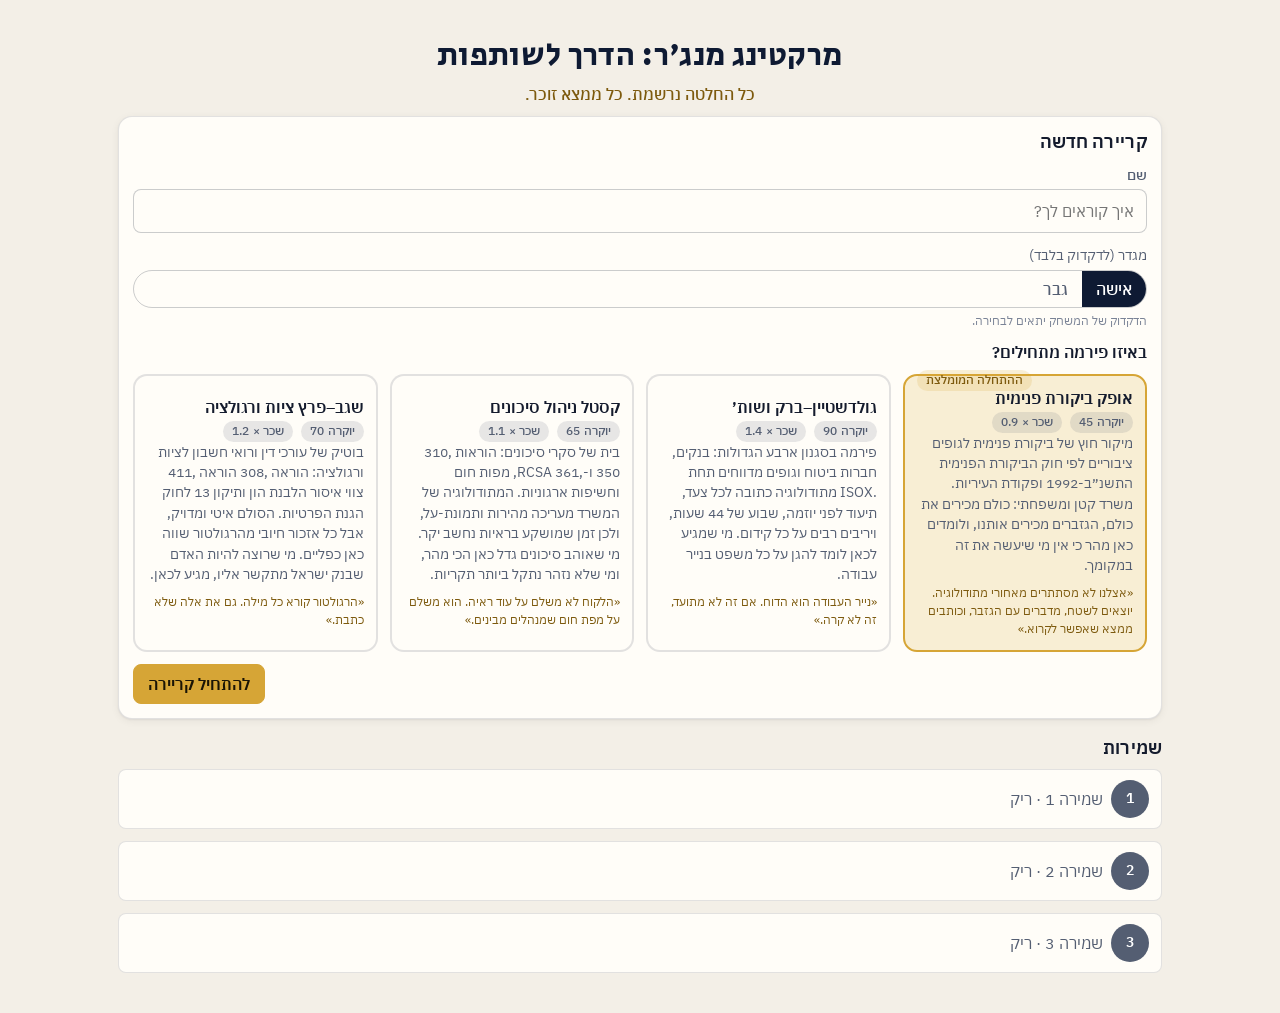
==== marketing-manager/index.html @ 59567e1e "Marketing Manager: clearer calendar heading for upcoming events Co-Authored-By: Claude Opus 5.5 <nor" ====
<!doctype html>
<html lang="he" dir="rtl">
<head>
<meta charset="utf-8">
<meta name="viewport" content="width=device-width, initial-scale=1, viewport-fit=cover">
<meta name="color-scheme" content="light dark">
<meta name="claude:viewport-fit-sides" content="cover">
<title>מרקטינג מנג'ר: הדרך לשותפות</title>
<link rel="preconnect" href="https://fonts.googleapis.com">
<link rel="stylesheet" href="https://fonts.googleapis.com/css2?family=IBM+Plex+Sans+Hebrew:wght@400;500;600&family=Secular+One&display=swap">
<style>
/* מרקטינג מנג'ר: הדרך לשותפות — styles
   Tokens first (light on :root), dark under prefers-color-scheme and [data-theme].
   Logical properties only. Display font only on screen titles. */

:root {
  --bg: #f3efe7;
  --bg-2: #e9e3d6;
  --surface: #fffdf8;
  --surface-2: #f5f1e8;
  --line: rgba(20, 28, 48, .12);
  --line-strong: rgba(20, 28, 48, .22);
  --text: #141b2d;
  --muted: #545e72;
  --faint: #7a8396;
  --navy: #0e1a33;
  --navy-2: #172a4f;
  --navy-ink: #ffffff;
  --gold: #d6a536;
  --gold-ink: #7d5a0e;
  --gold-soft: rgba(214, 165, 54, .18);
  --danger: #b42318;
  --danger-soft: rgba(180, 35, 24, .12);
  --ok: #217a4b;
  --ok-soft: rgba(33, 122, 75, .14);
  --muted-soft: rgba(84, 94, 114, .14);
  --navy-soft: rgba(14, 26, 51, .10);
  --focus: #2563eb;
  --overlay: rgba(14, 26, 51, .45);
  --r-sm: 8px;
  --r-md: 14px;
  --r-lg: 22px;
  --shadow-1: 0 1px 2px rgba(15, 20, 35, .06), 0 2px 8px rgba(15, 20, 35, .06);
  --shadow-2: 0 8px 28px rgba(15, 20, 35, .12), 0 2px 6px rgba(15, 20, 35, .06);
  --shadow-3: 0 18px 50px rgba(15, 20, 35, .22);
  --font: "IBM Plex Sans Hebrew", "Segoe UI", "Arial Hebrew", Arial, sans-serif;
  --font-display: "Secular One", "IBM Plex Sans Hebrew", "Arial Hebrew", Arial, sans-serif;
  --t-fast: 140ms;
  --ease: cubic-bezier(.2, .7, .2, 1);
  --tabbar-h: 58px;
  --gutter-s: max(16px, env(safe-area-inset-left, 0px));
  --gutter-e: max(16px, env(safe-area-inset-right, 0px));
  --fs: 16px;
  color-scheme: light;
}

@media (prefers-color-scheme: dark) {
  :root:not([data-theme="light"]) {
    --bg: #0a1120;
    --bg-2: #0e182c;
    --surface: #121d33;
    --surface-2: #172442;
    --line: rgba(183, 195, 224, .18);
    --line-strong: rgba(183, 195, 224, .36);
    --text: #eef2f9;
    --muted: #b7c3e0;
    --faint: #8390a8;
    --navy: #1d3a80;
    --navy-2: #2a4a95;
    --navy-ink: #ffffff;
    --gold: #e4b84e;
    --gold-ink: #f6e19a;
    --gold-soft: rgba(228, 184, 78, .2);
    --danger: #ff8f87;
    --danger-soft: rgba(255, 143, 135, .16);
    --ok: #6fd39c;
    --ok-soft: rgba(111, 211, 156, .16);
    --muted-soft: rgba(183, 195, 224, .14);
    --navy-soft: rgba(122, 167, 255, .16);
    --focus: #8fb3ff;
    --overlay: rgba(2, 6, 16, .6);
    --shadow-1: 0 1px 2px rgba(0, 0, 0, .3);
    --shadow-2: 0 10px 26px rgba(0, 0, 0, .42);
    --shadow-3: 0 18px 48px rgba(0, 0, 0, .55);
    color-scheme: dark;
  }
}
:root[data-theme="dark"] {
  --bg: #0a1120;
  --bg-2: #0e182c;
  --surface: #121d33;
  --surface-2: #172442;
  --line: rgba(183, 195, 224, .18);
  --line-strong: rgba(183, 195, 224, .36);
  --text: #eef2f9;
  --muted: #b7c3e0;
  --faint: #8390a8;
  --navy: #1d3a80;
  --navy-2: #2a4a95;
  --navy-ink: #ffffff;
  --gold: #e4b84e;
  --gold-ink: #f6e19a;
  --gold-soft: rgba(228, 184, 78, .2);
  --danger: #ff8f87;
  --danger-soft: rgba(255, 143, 135, .16);
  --ok: #6fd39c;
  --ok-soft: rgba(111, 211, 156, .16);
  --muted-soft: rgba(183, 195, 224, .14);
  --navy-soft: rgba(122, 167, 255, .16);
  --focus: #8fb3ff;
  --overlay: rgba(2, 6, 16, .6);
  --shadow-1: 0 1px 2px rgba(0, 0, 0, .3);
  --shadow-2: 0 10px 26px rgba(0, 0, 0, .42);
  --shadow-3: 0 18px 48px rgba(0, 0, 0, .55);
  color-scheme: dark;
}

:root[data-size="sm"] { --fs: 14.5px; }
:root[data-size="lg"] { --fs: 18px; }

/* ---------- base ---------- */
*, *::before, *::after { box-sizing: border-box; }
html { font-size: var(--fs); -webkit-text-size-adjust: 100%; }
body {
  margin: 0;
  background: var(--bg);
  color: var(--text);
  font-family: var(--font);
  line-height: 1.5;
  min-height: 100vh;
  min-height: 100dvh;
  overflow-x: hidden;
  overflow-wrap: anywhere;
}
h1, h2, h3, h4 { margin: 0; font-weight: 600; line-height: 1.25; }
h1.title, .screen-title { font-family: var(--font-display); font-weight: 400; font-size: 1.6rem; letter-spacing: .01em; }
h2 { font-size: 1.1rem; }
h3 { font-size: 1rem; }
p { margin: 0 0 .6em; }
p:last-child { margin-block-end: 0; }
a { color: var(--navy); }
button, input, select, textarea { font: inherit; color: inherit; }
input, textarea, select { unicode-bidi: plaintext; }
bdi { unicode-bidi: isolate; }
.num, .chip-num, .gauge-n, .week-chip, .stamp, td.n, .tab-num { font-variant-numeric: tabular-nums; }
img, svg { max-inline-size: 100%; }
textarea { max-inline-size: 100%; }
[hidden] { display: none !important; }
.sr-only { position: absolute; inline-size: 1px; block-size: 1px; overflow: hidden; clip: rect(0 0 0 0); white-space: nowrap; }

:focus-visible { outline: 3px solid var(--focus); outline-offset: 2px; border-radius: var(--r-sm); }
button:focus:not(:focus-visible) { outline: none; }

@media (prefers-reduced-motion: reduce) {
  *, *::before, *::after { transition: none !important; animation: none !important; scroll-behavior: auto !important; }
}

/* ---------- shell / layout ---------- */
.shell {
  display: grid;
  grid-template-columns: 1fr;
  min-height: 100vh;
  min-height: 100dvh;
}
.sidenav { display: none; }
.content {
  min-inline-size: 0;
  padding-inline-start: var(--gutter-s);
  padding-inline-end: var(--gutter-e);
  padding-block: 12px calc(var(--tabbar-h) + 24px + env(safe-area-inset-bottom, 0px));
  max-inline-size: 1100px;
  inline-size: 100%;
  margin-inline: auto;
}
.topbar {
  display: flex; align-items: center; gap: 10px; flex-wrap: wrap;
  padding-block: 6px 10px;
  border-block-end: 1px solid var(--line);
  margin-block-end: 14px;
}
.topbar .grow { flex: 1 1 auto; min-inline-size: 0; }
.brand { font-family: var(--font-display); font-size: 1.05rem; color: var(--navy); white-space: nowrap; }
.week-chip {
  display: inline-flex; align-items: center; gap: 6px;
  background: var(--navy); color: var(--navy-ink);
  border-radius: 999px; padding: 4px 12px; font-size: .85rem; font-weight: 500; white-space: nowrap;
}
.energy-mini { display: inline-flex; align-items: center; gap: 6px; font-size: .8rem; color: var(--muted); min-inline-size: 0; }
.energy-mini .bar { inline-size: 64px; }

.tabbar {
  position: fixed; inset-inline: 0; inset-block-end: 0; z-index: 40;
  display: grid; grid-template-columns: repeat(5, 1fr);
  background: var(--surface); border-block-start: 1px solid var(--line);
  padding-block-end: env(safe-area-inset-bottom, 0px);
  box-shadow: 0 -2px 12px rgba(0, 0, 0, .06);
}
.tabbar button {
  appearance: none; background: none; border: 0; padding: 8px 2px 6px;
  color: var(--muted); font-size: .72rem; font-weight: 500; display: flex; flex-direction: column; align-items: center; gap: 3px;
  min-block-size: var(--tabbar-h); cursor: pointer; position: relative;
}
.tabbar button .ico { font-size: 1.15rem; line-height: 1; }
.tabbar button[aria-current="page"] { color: var(--navy); }
.tabbar button[aria-current="page"]::after { content: ""; position: absolute; inset-block-start: 0; inset-inline: 22%; block-size: 3px; background: var(--gold); border-radius: 0 0 3px 3px; }
.tabbar .badge, .sidenav .badge {
  position: absolute; inset-block-start: 6px; inset-inline-end: 18%;
  background: var(--danger); color: #fff; font-size: .65rem; border-radius: 999px; padding: 0 5px; min-inline-size: 16px; line-height: 16px; text-align: center;
}

@media (min-width: 900px) {
  .shell { grid-template-columns: 230px minmax(0, 1fr); }
  .sidenav {
    display: flex; flex-direction: column; gap: 2px;
    position: sticky; inset-block-start: 0; block-size: 100vh; block-size: 100dvh; overflow-y: auto;
    background: var(--surface); border-inline-end: 1px solid var(--line);
    padding: 18px 12px; padding-inline-start: var(--gutter-s);
  }
  .sidenav .brand { padding: 4px 10px 14px; font-size: 1.2rem; }
  .sidenav button {
    appearance: none; background: none; border: 0; text-align: start; cursor: pointer;
    padding: 9px 12px; border-radius: var(--r-sm); color: var(--muted); font-weight: 500; position: relative;
    display: flex; align-items: center; gap: 10px;
  }
  .sidenav button:hover { background: var(--surface-2); color: var(--text); }
  .sidenav button[aria-current="page"] { background: var(--navy-soft); color: var(--navy); }
  .sidenav .badge { inset-block-start: 50%; transform: translateY(-50%); inset-inline-end: 10px; }
  .sidenav .sep { border-block-start: 1px solid var(--line); margin-block: 8px; }
  .tabbar { display: none; }
  .content { padding-block-end: 40px; padding-inline-start: 28px; padding-inline-end: max(28px, env(safe-area-inset-right, 0px)); }
}

/* ---------- generic components ---------- */
.card {
  background: var(--surface); border: 1px solid var(--line); border-radius: var(--r-md);
  padding: 14px; box-shadow: var(--shadow-1); min-inline-size: 0;
}
.card + .card, .stack > * + * { margin-block-start: 12px; }
.card-h { display: flex; align-items: center; gap: 8px; flex-wrap: wrap; margin-block-end: 8px; }
.card-h h2, .card-h h3 { flex: 1 1 auto; min-inline-size: 0; }
.grid-2 { display: grid; grid-template-columns: 1fr; gap: 12px; }
@media (min-width: 700px) { .grid-2 { grid-template-columns: 1fr 1fr; } }
.grid-cards { display: grid; grid-template-columns: repeat(auto-fill, minmax(230px, 1fr)); gap: 12px; }
.muted { color: var(--muted); }
.faint { color: var(--faint); }
.small { font-size: .85rem; }
.xs { font-size: .75rem; }
.danger { color: var(--danger); }
.ok { color: var(--ok); }
.gold-ink { color: var(--gold-ink); }
.center { text-align: center; }
.row { display: flex; align-items: center; gap: 8px; flex-wrap: wrap; min-inline-size: 0; }
.row > .grow { flex: 1 1 auto; min-inline-size: 0; }
.between { justify-content: space-between; }
.mt { margin-block-start: 12px; }
.mb { margin-block-end: 12px; }
.section-title { display: flex; align-items: baseline; gap: 10px; margin-block: 18px 10px; }
.section-title h2 { flex: 1 1 auto; }
.empty { color: var(--faint); text-align: center; padding: 22px 10px; border: 1px dashed var(--line-strong); border-radius: var(--r-md); }
.soon { color: var(--faint); font-size: .85rem; font-style: italic; }
.divider { border: 0; border-block-start: 1px solid var(--line); margin-block: 12px; }
.notice { background: var(--gold-soft); border: 1px solid rgba(214, 165, 54, .4); border-radius: var(--r-md); padding: 10px 12px; }
.notice-danger { background: var(--danger-soft); border-color: rgba(180, 35, 24, .3); }
.notice-ok { background: var(--ok-soft); border-color: rgba(33, 122, 75, .3); }
.kv { display: grid; grid-template-columns: auto 1fr; gap: 4px 12px; font-size: .9rem; }
.kv dt { color: var(--muted); }
.kv dd { margin: 0; }

/* buttons */
.btn {
  appearance: none; cursor: pointer; border: 1px solid var(--line-strong); background: var(--surface);
  color: var(--text); border-radius: var(--r-sm); padding: 8px 14px; font-weight: 500; line-height: 1.25;
  display: inline-flex; align-items: center; justify-content: center; gap: 6px; min-block-size: 40px;
  transition: background var(--t-fast) var(--ease), border-color var(--t-fast) var(--ease), transform var(--t-fast) var(--ease);
  max-inline-size: 100%;
}
.btn:hover { background: var(--surface-2); }
.btn:active { transform: translateY(1px); }
.btn:disabled, .btn[aria-disabled="true"] { opacity: .5; cursor: not-allowed; transform: none; }
.btn-primary { background: var(--gold); border-color: var(--gold); color: #1a1405; font-weight: 600; }
.btn-primary:hover { background: #e2b448; }
:root[data-theme="dark"] .btn-primary:hover { background: #f0c85c; }
.btn-navy { background: var(--navy); border-color: var(--navy); color: var(--navy-ink); }
.btn-navy:hover { background: var(--navy-2); }
.btn-ghost { background: transparent; border-color: transparent; color: var(--navy); }
.btn-ghost:hover { background: var(--navy-soft); }
.btn-danger { color: var(--danger); border-color: var(--danger); background: transparent; }
.btn-danger:hover { background: var(--danger-soft); }
.btn-sm { padding: 4px 10px; min-block-size: 32px; font-size: .85rem; }
.btn-block { inline-size: 100%; }
.btn-icon { padding-inline: 8px; }
.btns { display: flex; gap: 8px; flex-wrap: wrap; }
.btns.end { justify-content: flex-end; }

.sticky-end {
  position: sticky; inset-block-end: calc(var(--tabbar-h) + 10px + env(safe-area-inset-bottom, 0px));
  z-index: 20; margin-block-start: 16px; display: flex; justify-content: center;
}
.sticky-end .btn { box-shadow: var(--shadow-2); min-block-size: 48px; padding-inline: 26px; font-size: 1.05rem; }
@media (min-width: 900px) { .sticky-end { inset-block-end: 16px; justify-content: flex-end; } }

/* pills */
.pill {
  display: inline-flex; align-items: center; gap: 4px; padding: 1px 9px; border-radius: 999px;
  font-size: .74rem; font-weight: 500; line-height: 1.6; background: var(--muted-soft); color: var(--muted); white-space: nowrap;
  max-inline-size: 100%;
}
.pill-navy { background: var(--navy-soft); color: var(--navy); }
.pill-gold { background: var(--gold-soft); color: var(--gold-ink); }
.pill-ok { background: var(--ok-soft); color: var(--ok); }
.pill-danger { background: var(--danger-soft); color: var(--danger); }
.pill-outline { background: transparent; border: 1px solid var(--line-strong); }
.pill-solid { background: var(--navy); color: var(--navy-ink); }
.pills { display: flex; gap: 6px; flex-wrap: wrap; }
.pill.sel { outline: 2px solid var(--gold); }

/* bars and gauges */
.bar { position: relative; block-size: 8px; background: var(--muted-soft); border-radius: 999px; overflow: hidden; inline-size: 100%; min-inline-size: 40px; }
.bar > i { position: absolute; inset-block: 0; inset-inline-start: 0; inline-size: 0; background: var(--navy); border-radius: 999px; transition: inline-size var(--t-fast) var(--ease); }
.bar.thin { block-size: 5px; }
.bar.gold > i { background: var(--gold); }
.bar.ok > i { background: var(--ok); }
.bar.danger > i { background: var(--danger); }
.bar.muted > i { background: var(--muted); }
.bar .mark { position: absolute; inset-block: -2px; inline-size: 2px; background: var(--gold-ink); opacity: .7; }
.gauge { display: flex; flex-direction: column; gap: 4px; min-inline-size: 0; }
.gauge .lbl { display: flex; justify-content: space-between; gap: 6px; font-size: .8rem; color: var(--muted); }
.gauge-n { font-weight: 600; color: var(--text); }
.gauges { display: grid; grid-template-columns: 1fr 1fr; gap: 12px 18px; }

/* attribute rows (FM style) */
.attr-group { margin-block-end: 14px; }
.attr-group.locked { opacity: .55; }
.attr-row { display: grid; grid-template-columns: minmax(0, 1.3fr) minmax(60px, 2fr) 44px 18px; align-items: center; gap: 10px; padding: 6px 0; border-block-end: 1px solid var(--line); font-size: .92rem; }
.attr-row:last-child { border-block-end: 0; }
.attr-row .name { min-inline-size: 0; display: flex; align-items: center; gap: 6px; flex-wrap: wrap; }
.attr-row .bar { block-size: 7px; }
.chip-num { display: inline-block; min-inline-size: 40px; text-align: center; font-weight: 600; font-size: .82rem; padding: 2px 6px; border-radius: 6px; }
.b1 { background: var(--danger-soft); color: var(--danger); }
.b2 { background: var(--muted-soft); color: var(--muted); }
.b3 { background: var(--ok-soft); color: var(--ok); }
.b4 { background: var(--gold-soft); color: var(--gold-ink); }
.bar.b1 > i { background: var(--danger); }
.bar.b2 > i { background: var(--muted); }
.bar.b3 > i { background: var(--ok); }
.bar.b4 > i { background: var(--gold); }
.arrow { font-size: .75rem; text-align: center; }
.arrow.up { color: var(--ok); }
.arrow.down { color: var(--danger); }
.arrow.flat { color: var(--faint); }
@media (max-width: 480px) { .attr-row { grid-template-columns: minmax(0, 1fr) minmax(50px, 1fr) 44px 16px; gap: 6px; } }

/* avatars & inbox */
.avatar { flex: none; inline-size: 38px; block-size: 38px; border-radius: 50%; background: var(--navy); color: var(--navy-ink); display: inline-flex; align-items: center; justify-content: center; font-weight: 600; font-size: .85rem; }
.avatar.sm { inline-size: 30px; block-size: 30px; font-size: .75rem; }
.avatar.gold { background: var(--gold); color: #1a1405; }
.avatar.muted { background: var(--muted); }
.inbox-list { display: flex; flex-direction: column; border: 1px solid var(--line); border-radius: var(--r-md); background: var(--surface); overflow: hidden; }
.inbox-row { display: grid; grid-template-columns: auto minmax(0, 1fr) auto; gap: 10px; align-items: center; padding: 10px 12px; border-block-end: 1px solid var(--line); cursor: pointer; text-align: start; background: none; border-inline: 0; border-block-start: 0; inline-size: 100%; color: inherit; position: relative; }
.inbox-row:last-child { border-block-end: 0; }
.inbox-row:hover { background: var(--surface-2); }
.inbox-row .subj { font-weight: 500; min-inline-size: 0; }
.inbox-row.unread .subj { font-weight: 600; }
.inbox-row .meta { display: flex; gap: 6px; align-items: center; flex-wrap: wrap; font-size: .78rem; color: var(--muted); margin-block-start: 2px; }
.inbox-row .dot { inline-size: 9px; block-size: 9px; border-radius: 50%; background: var(--gold); flex: none; }
.inbox-row .dot.off { background: transparent; }
.inbox-row .wk { font-size: .78rem; color: var(--faint); white-space: nowrap; }
.inbox-row.done { opacity: .6; }

/* budget */
.budget { display: flex; flex-direction: column; gap: 8px; }
.budget-chips { display: flex; gap: 6px; flex-wrap: wrap; }
.chip { appearance: none; cursor: pointer; border: 1px solid var(--line-strong); background: var(--surface); border-radius: 999px; padding: 5px 11px; font-size: .84rem; display: inline-flex; align-items: center; gap: 6px; color: var(--text); min-block-size: 34px; max-inline-size: 100%; }
.chip:hover { background: var(--surface-2); }
.chip:disabled { opacity: .45; cursor: not-allowed; }
.chip .cost { color: var(--faint); font-size: .72rem; }
.chip.sel { background: var(--navy); color: var(--navy-ink); border-color: var(--navy); }
.plan-list { display: flex; flex-direction: column; gap: 6px; }
.plan-item { display: flex; align-items: center; gap: 8px; padding: 6px 10px; background: var(--surface-2); border-radius: var(--r-sm); font-size: .88rem; }
.plan-item .grow { flex: 1 1 auto; min-inline-size: 0; }
.seg { display: inline-flex; border: 1px solid var(--line-strong); border-radius: 999px; overflow: hidden; max-inline-size: 100%; }
.seg button { appearance: none; border: 0; background: none; padding: 6px 14px; cursor: pointer; color: var(--muted); font-weight: 500; min-block-size: 36px; }
.seg button[aria-pressed="true"] { background: var(--navy); color: var(--navy-ink); }
.seg.gold button[aria-pressed="true"] { background: var(--gold); color: #1a1405; }

/* engagement cards */
.eng-card { background: var(--surface); border: 1px solid var(--line); border-radius: var(--r-md); padding: 12px; box-shadow: var(--shadow-1); }
.eng-card .card-h { margin-block-end: 6px; }
.eng-card .dl { font-size: .8rem; color: var(--muted); }
.eng-card .dl.over { color: var(--danger); font-weight: 600; }
.phase-track { display: grid; grid-template-columns: repeat(6, 1fr); gap: 3px; margin-block: 8px; }
.phase-track span { block-size: 6px; border-radius: 3px; background: var(--muted-soft); position: relative; }
.phase-track span.done { background: var(--ok); }
.phase-track span.cur { background: var(--gold); }
.phase-labels { display: grid; grid-template-columns: repeat(6, 1fr); gap: 3px; font-size: .62rem; color: var(--faint); text-align: center; }
.phase-labels span.cur { color: var(--gold-ink); font-weight: 600; }
.finding { display: flex; gap: 8px; align-items: flex-start; padding: 6px 0; border-block-start: 1px solid var(--line); font-size: .9rem; }
.contact-row { display: flex; align-items: center; gap: 8px; padding: 6px 0; font-size: .9rem; }
.contact-row .bar { inline-size: 90px; flex: none; }
details.acc > summary { cursor: pointer; list-style: none; display: flex; align-items: center; gap: 8px; }
details.acc > summary::-webkit-details-marker { display: none; }
details.acc > summary::after { content: "▾"; color: var(--faint); margin-inline-start: auto; transition: transform var(--t-fast) var(--ease); }
details.acc[open] > summary::after { transform: rotate(180deg); }

/* tables → cards */
.table { inline-size: 100%; border-collapse: collapse; font-size: .9rem; background: var(--surface); border: 1px solid var(--line); border-radius: var(--r-md); overflow: hidden; }
.table th, .table td { text-align: start; padding: 8px 10px; border-block-end: 1px solid var(--line); vertical-align: top; }
.table th { font-weight: 600; color: var(--muted); font-size: .8rem; background: var(--surface-2); }
.table tr:last-child td { border-block-end: 0; }
@media (max-width: 480px) {
  .table, .table tbody, .table tr, .table td { display: block; inline-size: 100%; }
  .table thead { display: none; }
  .table tr { padding: 8px 10px; border-block-end: 1px solid var(--line); }
  .table td { border: 0; padding: 2px 0; display: flex; gap: 8px; }
  .table td::before { content: attr(data-l); color: var(--muted); font-size: .8rem; min-inline-size: 90px; flex: none; }
}

/* sheets (bottom sheet on phone, dialog on desktop) */
.sheet-root { position: fixed; inset: 0; z-index: 60; display: flex; align-items: flex-end; justify-content: center; }
.sheet-root[hidden] { display: none; }
.sheet-backdrop { position: absolute; inset: 0; background: var(--overlay); animation: fade var(--t-fast) var(--ease); }
.sheet {
  position: relative; background: var(--surface); color: var(--text);
  border-radius: var(--r-lg) var(--r-lg) 0 0; box-shadow: var(--shadow-3);
  inline-size: 100%; max-block-size: 92vh; max-block-size: 92dvh;
  display: flex; flex-direction: column; animation: rise var(--t-fast) var(--ease);
  padding-inline-start: env(safe-area-inset-left, 0px); padding-inline-end: env(safe-area-inset-right, 0px);
}
.sheet-h { display: flex; align-items: center; gap: 8px; padding: 12px 16px 8px; border-block-end: 1px solid var(--line); flex: none; }
.sheet-h h2 { flex: 1 1 auto; min-inline-size: 0; font-size: 1.05rem; }
.sheet-h .close { appearance: none; border: 0; background: var(--surface-2); border-radius: 50%; inline-size: 34px; block-size: 34px; cursor: pointer; font-size: 1.1rem; color: var(--muted); flex: none; }
.sheet-body { overflow-y: auto; overscroll-behavior: contain; padding: 14px 16px; flex: 1 1 auto; min-block-size: 0; -webkit-overflow-scrolling: touch; }
.sheet-f { flex: none; padding: 10px 16px calc(10px + env(safe-area-inset-bottom, 0px)); border-block-start: 1px solid var(--line); background: var(--surface); display: flex; gap: 8px; flex-wrap: wrap; justify-content: flex-end; }
.sheet-f .grow { flex: 1 1 auto; }
@media (min-width: 700px) {
  .sheet-root { align-items: center; padding: 20px; }
  .sheet { border-radius: var(--r-lg); max-inline-size: 760px; max-block-size: 88vh; }
}
@keyframes rise { from { transform: translateY(24px); opacity: .6; } to { transform: none; opacity: 1; } }
@keyframes fade { from { opacity: 0; } to { opacity: 1; } }

/* stepper */
.stepper { display: flex; gap: 4px; overflow-x: auto; padding: 8px 16px; border-block-end: 1px solid var(--line); scrollbar-width: none; flex: none; }
.stepper::-webkit-scrollbar { display: none; }
.step { flex: none; display: inline-flex; align-items: center; gap: 5px; font-size: .74rem; color: var(--faint); padding: 3px 9px; border-radius: 999px; white-space: nowrap; }
.step i { inline-size: 16px; block-size: 16px; border-radius: 50%; border: 1.5px solid currentColor; display: inline-flex; align-items: center; justify-content: center; font-style: normal; font-size: .62rem; }
.step.done { color: var(--ok); }
.step.done i { background: var(--ok); border-color: var(--ok); color: #fff; }
.step.cur { color: var(--navy); background: var(--navy-soft); font-weight: 600; }
.step.cur i { border-color: var(--gold); background: var(--gold); color: #1a1405; }

/* decision room content */
.body-text { font-size: 1rem; line-height: 1.6; }
.attach { margin-block-start: 8px; border: 1px solid var(--line); border-radius: var(--r-sm); background: var(--surface-2); }
.attach > summary { padding: 8px 10px; cursor: pointer; font-weight: 500; font-size: .9rem; }
.attach > div { padding: 0 10px 10px; font-size: .9rem; white-space: pre-wrap; }
.hint { border-inline-start: 3px solid var(--gold); padding: 8px 10px; background: var(--gold-soft); border-radius: 0 var(--r-sm) var(--r-sm) 0; margin-block-start: 10px; font-size: .92rem; }
.baserate { margin-block-start: 10px; padding: 10px 12px; border: 1px dashed var(--line-strong); border-radius: var(--r-sm); font-size: .9rem; }
.baserate .src { color: var(--faint); font-size: .75rem; margin-block-start: 4px; }
.option-list { display: flex; flex-direction: column; gap: 8px; }
.option {
  appearance: none; text-align: start; inline-size: 100%; cursor: pointer;
  background: var(--surface); border: 1px solid var(--line-strong); border-radius: var(--r-md); padding: 10px 12px; color: var(--text);
  display: flex; gap: 10px; align-items: flex-start; transition: border-color var(--t-fast) var(--ease), background var(--t-fast) var(--ease);
}
.option:hover { border-color: var(--navy); background: var(--surface-2); }
.option.sel { border-color: var(--gold); background: var(--gold-soft); }
.option.gated { opacity: .55; cursor: not-allowed; border-style: dashed; }
.option .ltr { flex: none; inline-size: 26px; block-size: 26px; border-radius: 50%; background: var(--navy-soft); color: var(--navy); display: inline-flex; align-items: center; justify-content: center; font-weight: 600; font-size: .8rem; }
.option .txt { flex: 1 1 auto; min-inline-size: 0; }
.option .gate { display: block; color: var(--danger); font-size: .78rem; margin-block-start: 3px; }
.option .cost { flex: none; color: var(--faint); font-size: .8rem; white-space: nowrap; }
.option .reveal { display: block; margin-block-start: 6px; padding: 6px 8px; background: var(--surface-2); border-radius: var(--r-sm); font-size: .88rem; }
.option.bought { border-color: var(--ok); cursor: default; }
.luck { padding: 10px 12px; border-radius: var(--r-sm); background: var(--navy-soft); color: var(--navy); font-weight: 500; }
.result-text { padding: 10px 12px; border-radius: var(--r-sm); margin-block-start: 8px; }
.result-text.good { background: var(--ok-soft); }
.result-text.bad { background: var(--danger-soft); }
.friday { display: flex; gap: 10px; align-items: center; font-weight: 600; margin-block: 12px; font-size: 1.05rem; }
.feedback { display: grid; gap: 8px; margin-block-start: 8px; }
.fb { padding: 10px 12px; border-radius: var(--r-sm); border: 1px solid var(--line); background: var(--surface-2); font-size: .92rem; }
.fb b { display: block; font-size: .78rem; color: var(--muted); margin-block-end: 2px; font-weight: 600; }
.fb.rule { background: var(--navy); color: var(--navy-ink); border-color: var(--navy); font-weight: 600; }
.fb.rule b { color: rgba(255, 255, 255, .7); }
.memo-field { margin-block-end: 12px; }
.memo-field > label, .memo-field > .lbl { display: block; font-size: .82rem; color: var(--muted); margin-block-end: 4px; font-weight: 500; }
.memo-field .auto { padding: 8px 10px; background: var(--surface-2); border-radius: var(--r-sm); }
.radio-list { display: flex; flex-direction: column; gap: 6px; }
.radio-list label { display: flex; gap: 8px; align-items: flex-start; padding: 8px 10px; border: 1px solid var(--line); border-radius: var(--r-sm); cursor: pointer; }
.radio-list label:has(input:checked) { border-color: var(--gold); background: var(--gold-soft); }
.radio-list input { margin-block-start: 4px; flex: none; }
.rubric { display: grid; grid-template-columns: 1fr auto; gap: 3px 10px; font-size: .85rem; }
.rubric .n { text-align: end; }

/* forms */
.field { display: flex; flex-direction: column; gap: 4px; margin-block-end: 12px; }
.field label { font-size: .85rem; color: var(--muted); font-weight: 500; }
input[type="text"], input[type="number"], select, textarea {
  inline-size: 100%; padding: 9px 12px; border: 1px solid var(--line-strong); border-radius: var(--r-sm); background: var(--surface); color: var(--text); min-block-size: 42px;
}
textarea { min-block-size: 120px; resize: vertical; font-family: var(--font); font-size: .9rem; }
textarea.mono { font-family: ui-monospace, Menlo, Consolas, monospace; direction: ltr; text-align: start; font-size: .8rem; }

/* match */
.match-h { display: flex; flex-direction: column; gap: 8px; }
.prep-n { font-family: var(--font-display); font-size: 2.2rem; line-height: 1; color: var(--navy); }
.prep-n small { font-family: var(--font); font-size: .8rem; color: var(--muted); display: block; }
.toggles { display: grid; gap: 8px; }
.toggle-row { display: flex; align-items: center; gap: 8px; flex-wrap: wrap; }
.toggle-row .lbl { flex: 1 1 100px; font-size: .85rem; color: var(--muted); }
.fit-dots { display: inline-flex; gap: 3px; }
.fit-dots i { inline-size: 8px; block-size: 8px; border-radius: 50%; background: var(--muted-soft); }
.fit-dots i.on { background: var(--gold); }
.ticker { display: flex; flex-direction: column; gap: 6px; }
.ticker-line { padding: 10px 12px; border-inline-start: 3px solid var(--navy); background: var(--surface-2); border-radius: 0 var(--r-sm) var(--r-sm) 0; animation: fade var(--t-fast) var(--ease); }
.ticker-line.hostile { border-color: var(--danger); }
.ticker-line.friendly { border-color: var(--ok); }
.stamp { position: absolute; inset-block-start: 10px; inset-inline-end: 12px; font-size: .72rem; color: var(--faint); }
.moment { position: relative; padding-block-start: 6px; }
.moment-res { margin-block-start: 10px; }
.ratings { display: flex; flex-direction: column; gap: 6px; }
.rating-row { display: flex; align-items: center; gap: 8px; padding: 6px 0; border-block-end: 1px solid var(--line); }
.rating-row:last-child { border-block-end: 0; }
.rating-n { font-family: var(--font-display); font-size: 1.3rem; min-inline-size: 36px; text-align: center; border-radius: var(--r-sm); padding: 2px 6px; }
.headline { font-family: var(--font-display); font-size: 1.15rem; color: var(--navy); }

/* journal */
.j-list { display: flex; flex-direction: column; gap: 8px; }
.j-row { appearance: none; text-align: start; inline-size: 100%; cursor: pointer; background: var(--surface); border: 1px solid var(--line); border-radius: var(--r-md); padding: 10px 12px; color: var(--text); display: grid; grid-template-columns: minmax(0, 1fr) 110px; gap: 10px; align-items: center; }
.j-row:hover { border-color: var(--navy); }
.j-row .t { font-weight: 500; min-inline-size: 0; }
.j-row .m { font-size: .78rem; color: var(--muted); display: flex; gap: 6px; flex-wrap: wrap; margin-block-start: 2px; }
.j-bars { display: flex; flex-direction: column; gap: 4px; }
.j-bars .bar { block-size: 7px; }
.j-bars .lab { display: flex; justify-content: space-between; font-size: .72rem; color: var(--muted); }
.j-bars .lab b { color: var(--text); }
.filters { display: flex; gap: 8px; flex-wrap: wrap; margin-block-end: 10px; }
.filters select { inline-size: auto; flex: 1 1 140px; min-block-size: 38px; padding-block: 6px; }
.pattern { padding: 8px 10px; border-inline-start: 3px solid var(--gold); background: var(--surface-2); border-radius: 0 var(--r-sm) var(--r-sm) 0; font-size: .9rem; }
.pattern + .pattern { margin-block-start: 6px; }
.deltas { display: flex; gap: 6px; flex-wrap: wrap; }
.delta { font-size: .8rem; padding: 2px 8px; border-radius: 999px; background: var(--muted-soft); }
.delta.pos { background: var(--ok-soft); color: var(--ok); }
.delta.neg { background: var(--danger-soft); color: var(--danger); }
.mentor-note { border-inline-start: 3px solid var(--navy); padding: 8px 12px; background: var(--navy-soft); border-radius: 0 var(--r-sm) var(--r-sm) 0; font-style: italic; }

/* calendar strip */
.cal-wrap { overflow-x: auto; overflow-y: hidden; padding-block-end: 8px; -webkit-overflow-scrolling: touch; inline-size: 100%; max-inline-size: 100%; }
.cal { display: grid; grid-auto-flow: column; grid-auto-columns: 34px; gap: 3px; min-inline-size: max-content; }
.cal .wk { block-size: 64px; border-radius: 6px; background: var(--surface); border: 1px solid var(--line); display: flex; flex-direction: column; align-items: center; justify-content: space-between; padding: 4px 2px; font-size: .68rem; color: var(--muted); position: relative; }
.cal .wk.cur { border-color: var(--gold); background: var(--gold-soft); color: var(--gold-ink); font-weight: 600; }
.cal .wk.holiday { background: var(--navy-soft); }
.cal .wk.light { background: var(--surface-2); }
.cal .wk .marks { display: flex; gap: 2px; flex-wrap: wrap; justify-content: center; }
.cal .wk .mk { inline-size: 7px; block-size: 7px; border-radius: 50%; }
.cal .wk .mk.q { background: var(--navy); }
.cal .wk .mk.d { background: var(--danger); }
.cal .wk .mk.m { background: var(--gold); }
.cal .wk .mk.w { background: var(--ok); }
.cal .wk .mk.r { background: var(--muted); }
.cal-months { display: grid; grid-auto-flow: column; grid-auto-columns: calc(34px * 4 + 9px); gap: 3px; min-inline-size: max-content; margin-block-end: 4px; font-size: .74rem; color: var(--muted); }
.cal-months span { text-align: center; }
.legend { display: flex; gap: 10px; flex-wrap: wrap; font-size: .78rem; color: var(--muted); margin-block-start: 6px; }
.legend .mk { display: inline-block; inline-size: 8px; block-size: 8px; border-radius: 50%; margin-inline-end: 4px; }

/* firm */
.spark { display: flex; align-items: flex-end; gap: 2px; block-size: 48px; }
.spark i { flex: 1 1 0; background: var(--navy); border-radius: 2px 2px 0 0; min-inline-size: 3px; opacity: .8; }
.spark i:last-child { background: var(--gold); opacity: 1; }
.objective { display: flex; flex-direction: column; gap: 4px; padding: 6px 0; border-block-end: 1px solid var(--line); }
.objective:last-child { border-block-end: 0; }
.feed-item { padding: 8px 0; border-block-end: 1px solid var(--line); font-size: .92rem; }
.feed-item:last-child { border-block-end: 0; }

/* opening */
.open-hero { text-align: center; padding-block: 24px 10px; }
.open-hero .title { font-size: 2rem; color: var(--navy); }
.open-hero .tag { color: var(--gold-ink); font-weight: 500; margin-block-start: 6px; }
.firm-card { position: relative; cursor: pointer; border: 2px solid var(--line); border-radius: var(--r-md); padding: 12px; background: var(--surface); text-align: start; color: inherit; inline-size: 100%; appearance: none; }
.firm-card:hover { border-color: var(--navy); }
.firm-card.sel { border-color: var(--gold); background: var(--gold-soft); }
.firm-card .rec { position: absolute; inset-block-start: -10px; inset-inline-end: 12px; }
.firm-card h3 { margin-block-end: 4px; }
.firm-card .phil { font-size: .85rem; color: var(--muted); }
.slot { display: flex; align-items: center; gap: 8px; padding: 10px 12px; border: 1px solid var(--line); border-radius: var(--r-sm); background: var(--surface); }
.slot .grow { flex: 1 1 auto; min-inline-size: 0; }

/* people */
.person { display: flex; gap: 10px; align-items: flex-start; }
.person .temper { font-size: .7rem; color: var(--faint); }
.memory-line { font-size: .82rem; color: var(--muted); padding-inline-start: 8px; border-inline-start: 2px solid var(--gold); margin-block-start: 4px; }

/* builders */
.slot-pick { border: 1px solid var(--line); border-radius: var(--r-md); padding: 10px 12px; margin-block-end: 10px; background: var(--surface); }
.slot-pick h4 { font-size: .9rem; color: var(--muted); margin-block-end: 6px; }
.order-list { display: flex; flex-direction: column; gap: 6px; }
.order-item { display: flex; align-items: center; gap: 8px; padding: 8px 10px; border: 1px solid var(--line); border-radius: var(--r-sm); background: var(--surface); }
.order-item .grow { flex: 1 1 auto; min-inline-size: 0; }
.rate-grid { display: grid; grid-template-columns: minmax(0, 1fr) auto; gap: 8px; align-items: center; }
.score-big { font-family: var(--font-display); font-size: 2.4rem; color: var(--navy); line-height: 1; }
.drill-q { font-weight: 500; margin-block-end: 8px; }

/* toasts */
.toasts { position: fixed; inset-inline: 0; inset-block-end: calc(var(--tabbar-h) + 14px + env(safe-area-inset-bottom, 0px)); z-index: 80; display: flex; flex-direction: column; align-items: center; gap: 6px; pointer-events: none; padding-inline: 16px; }
.toast { background: var(--navy); color: var(--navy-ink); padding: 8px 14px; border-radius: 999px; font-size: .88rem; box-shadow: var(--shadow-2); animation: rise var(--t-fast) var(--ease); max-inline-size: 100%; }
@media (min-width: 900px) { .toasts { inset-block-end: 20px; } }

/* season / awards */
.award { display: flex; gap: 10px; align-items: center; padding: 10px 12px; border: 1px solid var(--gold); border-radius: var(--r-md); background: var(--gold-soft); }
.award .ico { font-size: 1.4rem; }
.award.wolf { border-color: var(--danger); background: var(--danger-soft); }
.decision-top { border-inline-start: 3px solid var(--navy); padding: 8px 12px; background: var(--surface-2); border-radius: 0 var(--r-sm) var(--r-sm) 0; }
.branch { margin-block-start: 6px; padding: 6px 10px; border: 1px dashed var(--line-strong); border-radius: var(--r-sm); font-size: .88rem; }
.verdict { font-size: 1.1rem; font-weight: 600; }

/* misc */
.more-grid { display: grid; grid-template-columns: 1fr 1fr; gap: 10px; }
.more-grid .btn { min-block-size: 64px; flex-direction: column; gap: 2px; }
.more-grid .btn .ico { font-size: 1.3rem; }
.list-reset { list-style: none; margin: 0; padding: 0; }
.tag-list { display: flex; gap: 4px; flex-wrap: wrap; }
.lesson { padding: 8px 0; border-block-end: 1px solid var(--line); }
.lesson:last-child { border-block-end: 0; }
.lesson.locked { opacity: .5; }
.confirm-box { text-align: center; padding-block: 8px; }
.kbd { font-size: .78rem; color: var(--faint); }

</style>
<script>window.MM_CONTENT = {"awards":[{"id":"analystOfYear","key":"award.analystOfYear","he":"{אנליסט|אנליסטית} השנה","shame":false,"criteria":"season-score-top","rule":"player wins when season score >= 70 and confidence >= 65 at week 48; otherwise the rival wins and the ceremony names them","desc":"ציון העונה הגבוה ביותר בכיתה, בתנאי שאמון הפירמה לא נשבר"},{"id":"bestMemo","key":"award.bestMemo","he":"הממו הכי טוב","shame":false,"criteria":"max-process-score","rule":"the full-room journal entry with the highest process score P this season (ties: the later one); requires at least one full room","desc":"ההחלטה שבה התהליך היה הכי נקי: מסגור, מידע, חלופה, פרה-מורטם וממו"},{"id":"escalation","key":"award.escalation","he":"ההסלמה של העונה","shame":false,"criteria":"right-escalation-max-impact","rule":"among entries with calibration 'right' and chosen escalation of 'inform' or 'escalate', the one with the largest abs(applied.confidence) + abs(applied.rep) + abs(applied.engQuality); requires at least one such entry","desc":"הסלמה שנעשתה בזמן הנכון, ובזכותה משהו לא נשבר"},{"id":"finding","key":"award.finding","he":"הממצא של העונה","shame":false,"criteria":"max-finding-impact","rule":"the finding on a closed engagement with the highest rating level; ties broken by the engagement's final quality; requires at least one finding this season","desc":"הממצא שעמד מול הלקוח ומול הרגולטור, ונשאר כתוב כמו שנכתב"},{"id":"wolf","key":"award.wolf","he":"זאב-זאב","shame":true,"criteria":"most-early-calibrations","rule":"awarded when at least 3 entries this season carry calibration 'early'; the ceremony shows the count","desc":"פרס הבושה: הסלמות מוקדמות מדי, כשעוד לא היה מה להסלים"}],"baseRates":[{"id":"attr-25-1-90","n":25,"dev":1,"conf":90,"upper":15,"source":"AICPA Audit Sampling, attribute evaluation table, 10% risk of overreliance","he":"בתעשייה, בדגימת תכונות של {n} פריטים עם חריגה אחת, הגבול העליון לשיעור החריגה באוכלוסייה הוא עד ~{upper}% ברמת ביטחון {conf}%. חריגה אחת היא שאלה, לא תשובה."},{"id":"attr-25-0-90","n":25,"dev":0,"conf":90,"upper":9,"source":"AICPA Audit Sampling, attribute evaluation table, 10% risk of overreliance","he":"בתעשייה, בדגימת תכונות של {n} פריטים ללא חריגות, הגבול העליון לשיעור החריגה באוכלוסייה הוא עדיין עד ~{upper}% ברמת ביטחון {conf}%. מדגם נקי אינו אוכלוסייה נקייה."},{"id":"attr-25-1-95","n":25,"dev":1,"conf":95,"upper":18,"source":"AICPA Audit Sampling, attribute evaluation table, 5% risk of overreliance","he":"בתעשייה, בדגימת תכונות של {n} פריטים עם חריגה אחת, הגבול העליון לשיעור החריגה באוכלוסייה הוא עד ~{upper}% ברמת ביטחון {conf}%. ביטחון גבוה יותר מאותו מדגם פירושו גבול עליון גבוה יותר."},{"id":"attr-25-2-90","n":25,"dev":2,"conf":90,"upper":20,"source":"Binomial upper bound (AICPA attribute evaluation table, 10% risk of overreliance)","he":"בתעשייה, בדגימת תכונות של {n} פריטים עם {dev} חריגות, הגבול העליון לשיעור החריגה באוכלוסייה הוא עד ~{upper}% ברמת ביטחון {conf}%. שתי חריגות ב-25 הן כבר אינדיקציה לכשל בבקרה."},{"id":"attr-15-0-90","n":15,"dev":0,"conf":90,"upper":14,"source":"Binomial upper bound","he":"בתעשייה, בדגימת תכונות של {n} פריטים ללא חריגות, הגבול העליון לשיעור החריגה באוכלוסייה הוא עד ~{upper}% ברמת ביטחון {conf}%. מדגם של 15 מתאים לבקרה רבעונית או חודשית, לא לבקרה יומית."},{"id":"attr-40-0-90","n":40,"dev":0,"conf":90,"upper":6,"source":"AICPA Audit Sampling, attribute evaluation table, 10% risk of overreliance","he":"בתעשייה, בדגימת תכונות של {n} פריטים ללא חריגות, הגבול העליון לשיעור החריגה באוכלוסייה הוא עד ~{upper}% ברמת ביטחון {conf}%. זה המדגם המקובל לבקרה שפועלת פעמים רבות ביום."},{"id":"attr-40-1-90","n":40,"dev":1,"conf":90,"upper":9,"source":"AICPA Audit Sampling, attribute evaluation table, 10% risk of overreliance","he":"בתעשייה, בדגימת תכונות של {n} פריטים עם חריגה אחת, הגבול העליון לשיעור החריגה באוכלוסייה הוא עד ~{upper}% ברמת ביטחון {conf}%. אם השיעור הנסבל הוא 5%, המדגם אינו תומך בהסתמכות."},{"id":"attr-60-0-95","n":60,"dev":0,"conf":95,"upper":5,"source":"AICPA Audit Sampling, attribute evaluation table, 5% risk of overreliance","he":"בתעשייה, בדגימת תכונות של {n} פריטים ללא חריגות, הגבול העליון לשיעור החריגה באוכלוסייה הוא עד ~{upper}% ברמת ביטחון {conf}%. כך נראה מדגם שתומך בשיעור נסבל של 5% בבקרת מפתח."}],"cast":[{"id":"naama","name":"נעמה שחר","gender":"f","role":"mentor","title":"שותפה, אופק ביקורת פנימית","firmId":"ofek","temper":"supportive","trust0":55,"memoryKeys":["naama.note_sent","naama.left","naama.followed","naama.sponsored","naama.disappointed"],"bio":"שותפה באופק ומי שגייסה אתכם. עשרים שנה בביקורת ציבורית, מאמינה שממצא טוב הוא ממצא שהגזבר מבין. שולחת פתק של שתי שורות אחרי כל החלטה חלשה — ובעונה השלישית עוברת לגולדשטיין–ברק ומשאירה אתכם בלי ספונסר.","lines":{"note":"«תהליך טוב, תוצאה רעה: זה קורה. תהליך רע, תוצאה טובה: זה מזל. {תבדוק|תבדקי} איזה מהשניים זה היה.»","quarter":"«אני לא מסתכלת על מה יצא. אני מסתכלת על מה ידעת לפני שהחלטת.»","leaving":"«אני עוברת לגולדשטיין–ברק. לא בגללך. אבל {תחשוב|תחשבי} מה זה אומר {עליך|עלייך} ועל מי שיגן {עליך|עלייך} בדיון הקידום.»"}},{"id":"uri","name":"אורי לב","gender":"m","role":"manager","title":"מנהל התקשרות, אופק ביקורת פנימית","firmId":"ofek","temper":"political","trust0":45,"memoryKeys":["uri.shortcut_taken","uri.shortcut_refused","uri.overruled","uri.backed_me","uri.missed_finding"],"bio":"מנהל ההתקשרות הראשון שלכם. מודד הכול בשעות חיוב: תיק שנסגר בזמן הוא תיק טוב. קיצורי הדרך שלו מעלים את אמון הפירמה עכשיו — ומזרעים «ממצא שהוחמץ» שיצוץ שתיים עד ארבע עונות אחר-כך, עם השם שלכם על הדוח.","lines":{"shortcut":"«{תקשיב|תקשיבי}, יש לנו תקציב של 60 שעות על התיק הזה ואנחנו ב-55. {תיקח|תקחי} מה שהלקוח הכין ונתקדם.»","quarter":"«שלוש ההחלטות הכי חלשות שלך ברבעון. לא כדי להעניש — כדי שלא נראה אותן שוב.»","praise":"«זה היה נקי. {תמשיך|תמשיכי} ככה ואני אדאג שידעו למעלה.»"}},{"id":"tom","name":"תום אלקיים","gender":"m","role":"rival","title":"אנליסט, אותה מחזור גיוס","firmId":"ofek","temper":"charming","trust0":40,"memoryKeys":["tom.promoted_first","tom.helped_me","tom.undercut_me","tom.ally_in_committee","tom.left_firm"],"bio":"גויס באותו שבוע כמוכם, מדבר בביטחון של מי שכבר מנהל. מקודם לפניכם בכל פעם שאמון הפירמה שלכם נמוך, ומדי פעם — בוועדה עוינת — בן הברית היחיד בחדר.","lines":{"gossip":"«{קח|קחי} את מה שנתנו לך, מי יבדוק? יש לך עוד שני תיקים.»","promoted":"«לא ידעתי שזה יהיה אני. ברצינות. {תגיד|תגידי} אם {אתה צריך|את צריכה} משהו.»","ally":"«רגע, אני הייתי בשטח איתם. הממצא מבוסס. אני חתום עליו גם.»"}},{"id":"dalia","name":"רו״ח דליה מזרחי","gender":"f","role":"acChair","title":"יושבת-ראש ועדת הביקורת, מגדלור גמל ופנסיה","clientId":"provident-migdalor","temper":"blunt","trust0":35,"memoryKeys":["dalia.downgraded","dalia.held_rating","dalia.quoted_me","dalia.cut_me_off","dalia.recommended_me"],"bio":"יושבת-ראש ועדת הביקורת של מגדלור, רואת חשבון שהייתה שותפה בפירמה גדולה ופרשה כדי לשבת בוועדות. קוראת כל דוח עד הנספח האחרון, שומרת את כולם, וזוכרת כל ממצא שהורדתם בדירוג — גם שלוש עונות אחורה.","lines":{"opening":"«יש לכם חמש-עשרה דקות. אני קראתי את הדוח. {תספר|תספרי} לי מה לא כתוב בו.»","remembers":"«בעונה שעברה זה היה ׳ליקוי משמעותי׳ ובדוח הסופי הפך ל׳ליקוי׳. מי ביקש, ולמה הסכמת?»","respect":"«זה הדוח הראשון מהפירמה שלכם שלא ניסה לרצות אף אחד. תמשיכו.»"}},{"id":"yossi","name":"יוסי ברקת","gender":"m","role":"treasurer","title":"גזבר, מועצה אזורית צפון","clientId":"muni-north","temper":"charming","trust0":35,"memoryKeys":["yossi.small_council","yossi.files_accepted","yossi.files_refused","yossi.sod_finding","yossi.offended"],"bio":"גזבר המועצה עשרים שנה, חבר ועדת המכרזים, חותם על הצ׳קים ומכיר כל ספק בשם פרטי. מקסים, מכניס אורחים, ומשוכנע באמת ובתמים ש«אנחנו מועצה קטנה» הוא טיעון מקצועי. מרכזי למסלול הציבורי כולו.","lines":{"small_council":"«אנחנו מועצה קטנה. מי יאשר במקומי? אין לי עוד עובד. {תכתוב|תכתבי} מה {שאתה רוצה|שאת רוצה}, אני אסביר לוועדה.»","files":"«הכנתי לכם תיקייה מסודרת, עשרים תיקי רכש, הכול עם אישורים. חבל לכם על הזמן בארכיון.»","thanks":"«הממצא שלכם נכון. לא נעים לי, אבל נכון. המנכ״ל אישר לי עובד.»"}},{"id":"anat","name":"ענת קרן","gender":"f","role":"compliance","title":"קצינת ציות ואחראית איסור הלבנת הון, בנק אלון","clientId":"bank-alon","temper":"political","trust0":35,"memoryKeys":["anat.sample_accepted","anat.sample_refused","anat.backed_my_finding","anat.critic","anat.best_client"],"bio":"קצינת הציות של בנק אלון, עורכת דין שעברה מהפיקוח על הבנקים לבנק. מכירה את הוראה 308 ואת צו איסור הלבנת הון טוב מכם. תהפוך ללקוחה הכי טובה שלכם — או למבקרת הכי קולנית, לפי מה תעשו עם המדגם שהיא הכינה.","lines":{"sample":"«הכנתי לכם 15 תיקי לקוח מעודכנים, הכול מסודר, תחסכו זמן.»","critic":"«שמעתי שאתם עושים דברים אחרת השנה. יופי. הפעם אני אהיה בחדר.»","ally":"«הדוח שלכם מהעונה שעברה עזר לי מול הפיקוח. {תבוא|תבואי} לפגישה הבאה עם בנק ישראל.»"}},{"id":"regulator","name":"הרפרנט","gender":"m","role":"regulator","title":"רפרנט בפיקוח על הבנקים או ברשות שוק ההון, לפי הלקוח","temper":"blunt","trust0":30,"memoryKeys":["regulator.kyc_missed_file","regulator.asked_who_wrote","regulator.cited_report","regulator.inspection_clean","regulator.inspection_findings"],"bio":"לעולם לא מוצג בשם, תמיד רשמי, תמיד מכותב. מופיע בביקורות ובמכתבים, קורא את הדוחות הישנים שלכם לפני שהוא נכנס לחדר, ושואל שאלות שהתשובות עליהן כבר ידועות לו.","lines":{"opening":"«קראתי את דוח הביקורת שלכם מהשנה שעברה. בעמוד 14 כתבתם שהמדגם היה מבוסס סיכון. על סמך מה נקבעה האוכלוסייה?»","letter":"«במסגרת ביקורת הפיקוח נמצא לקוח בסיכון גבוה שלא נכלל במדגם הביקורת הפנימית. נבקש את הסבר הפירמה בתוך 14 יום.»","clean":"«הפיקוח מציין לחיוב את איכות התיעוד של הביקורת הפנימית בנושא זה.»"}},{"id":"michal","name":"ד״ר מיכל אדרי","gender":"f","role":"clientIA","title":"מבקרת פנימית, חברת המסילות הלאומית","clientId":"govco-rail","temper":"supportive","trust0":35,"memoryKeys":["michal.plan_shared","michal.disclosed_self_review","michal.hid_self_review","michal.procedure_author","michal.recommended_me"],"bio":"המבקרת הפנימית של חברת המסילות, דוקטור למינהל ציבורי שעברה מהאקדמיה לביקורת. שומרת את כל הנהלים שהפירמה שלכם אי-פעם כתבה לחברה, ויודעת בדיוק מתי תוכנית הביקורת שלה כוללת אחד מהם. באמון של 60 ומעלה משתפת את תוכנית הביקורת שלה ומגלה לכם את הרגע הראשון של כל אירוע.","lines":{"plan":"«הנה תוכנית העבודה לרבעון. {תדע|תדעי} מה מגיע לפני שזה מגיע.»","self_review":"«הנוהל הזה — מי כתב אותו? כי הלוגו בכותרת התחתונה נראה לי מוכר.»","thanks":"«דיווחת על ניגוד העניינים לפני ששאלתי. זה מה שמבדיל ביקורת מייעוץ.»"}}],"clients":[{"id":"bank-alon","name":"בנק אלון","sector":"bank","regulator":["בנק ישראל — הפיקוח על הבנקים","הרשות לאיסור הלבנת הון ומימון טרור","רשות ניירות ערך"],"size":"בנק בינוני, כ-2,800 עובדים, 61 סניפים, תאגיד מדווח","isox":true,"culture":"בנק שעבר שני מנכ״לים בחמש שנים ומחלקת ציות שעדיין בונה את עצמה. ענת קרן, קצינת הציות, מכירה כל הוראה בעל-פה — ואת כל מי שניסה לעקוף אותה.","contacts":["alon-cfo","alon-ia","alon-it"],"cast":["anat"],"iaId":"alon-ia","processes":[{"id":"kyc","name":"הכר את הלקוח ועדכון פרטים"},{"id":"payments","name":"אישור תשלומים והעברות"},{"id":"aml-monitoring","name":"ניטור פעולות חריגות ודיווח לרשות"},{"id":"access","name":"ניהול הרשאות וגישה למערכות"},{"id":"privacy","name":"הגנת הפרטיות ומאגרי מידע"},{"id":"cyber","name":"ניהול סיכוני סייבר (הוראה 361)"}]},{"id":"bank-galil","name":"בנק הגליל","sector":"bank","regulator":["בנק ישראל — הפיקוח על הבנקים","הרשות לאיסור הלבנת הון ומימון טרור"],"size":"בנק קטן, כ-700 עובדים, 19 סניפים בצפון, תאגיד מדווח","isox":true,"culture":"בנק אזורי שמכיר את הלקוחות שלו בשם. הקרבה הזאת היא היתרון שלו בשוק — ובדיוק הבעיה שלו באיסור הלבנת הון.","contacts":["galil-compliance","galil-ia"],"cast":[],"iaId":"galil-ia","processes":[{"id":"kyc","name":"הכר את הלקוח ועדכון פרטים"},{"id":"payments","name":"אישור תשלומים והעברות"},{"id":"aml-monitoring","name":"ניטור פעולות חריגות ודיווח לרשות"},{"id":"access","name":"ניהול הרשאות וגישה למערכות"},{"id":"credit","name":"אישור אשראי ללקוחות פרטיים"}]},{"id":"carmel-insurance","name":"הכרמל חברה לביטוח בע״מ","sector":"insurer","regulator":["רשות שוק ההון, ביטוח וחיסכון","רשות ניירות ערך","הרשות להגנת הפרטיות"],"size":"חברת ביטוח בינונית, כ-1,900 עובדים, ביטוח כללי וחיים, תאגיד מדווח","isox":true,"culture":"חברה שמריצה שלוש מערכות ליבה מתקופות שונות, ומחלקת תביעות שמתגאה במהירות. סמנכ״ל הכספים אוהב גרפים ושונא הפתעות.","contacts":["carmel-cfo","carmel-dpo","carmel-ia"],"cast":[],"iaId":"carmel-ia","processes":[{"id":"kyc","name":"הכר את הלקוח ועדכון פרטים"},{"id":"claims","name":"אישור ותשלום תביעות"},{"id":"privacy","name":"הגנת הפרטיות ומאגרי מידע"},{"id":"access","name":"ניהול הרשאות וגישה למערכות"},{"id":"cyber","name":"ניהול סיכוני סייבר בגוף מוסדי"},{"id":"vendors","name":"ניהול ספקים ומיקור חוץ"}]},{"id":"provident-migdalor","name":"מגדלור גמל ופנסיה בע״מ","sector":"provident","regulator":["רשות שוק ההון, ביטוח וחיסכון","הרשות להגנת הפרטיות"],"size":"חברה מנהלת של קופות גמל וקרן פנסיה, כ-420 עובדים, כ-38 מיליארד ש״ח נכסים מנוהלים","isox":false,"culture":"גוף מוסדי שגדל מהר אחרי מיזוג, עם ועדת ביקורת שיושבת-הראש שלה, רו״ח דליה מזרחי, קוראת כל דוח עד הנספח האחרון.","contacts":["migdalor-ceo","migdalor-ia"],"cast":["dalia"],"iaId":"migdalor-ia","processes":[{"id":"access","name":"ניהול הרשאות וגישה למערכות"},{"id":"transfers","name":"ניוד והעברות בין קופות"},{"id":"investments","name":"ניהול השקעות ועמידה במגבלות"},{"id":"privacy","name":"הגנת הפרטיות ומאגרי מידע"},{"id":"vendors","name":"ניהול ספקים ומיקור חוץ"},{"id":"operations","name":"תפעול חשבונות עמיתים"}]},{"id":"invest-negev","name":"נגב קפיטל בית השקעות","sector":"invest","regulator":["רשות ניירות ערך","רשות שוק ההון, ביטוח וחיסכון","הרשות לאיסור הלבנת הון ומימון טרור"],"size":"בית השקעות בינוני, כ-260 עובדים, ניהול תיקים וקרנות נאמנות, תאגיד מדווח","isox":true,"culture":"בית השקעות צעיר ותחרותי שבו מנהלי התיקים הם הכוכבים, ומחלקת הציות היא שני אנשים וחצי. המנכ״ל רוצה לשמוע «בסדר» ולהמשיך לרוץ.","contacts":["negev-compliance","negev-ceo"],"cast":[],"iaId":null,"processes":[{"id":"kyc","name":"הכר את הלקוח ועדכון פרטים"},{"id":"investments","name":"ניהול תיקים ועמידה במגבלות"},{"id":"aml-monitoring","name":"ניטור פעולות חריגות ודיווח לרשות"},{"id":"access","name":"ניהול הרשאות וגישה למערכות"},{"id":"gifts","name":"מתנות, אירוח וניגודי עניינים"}]},{"id":"ministry-social","name":"משרד השירותים החברתיים","sector":"ministry","regulator":["מבקר המדינה","החשב הכללי במשרד האוצר","חוק הביקורת הפנימית התשנ״ב-1992"],"size":"משרד ממשלתי, כ-1,600 עובדים, תקציב תמיכות של כ-4 מיליארד ש״ח","isox":false,"culture":"משרד עם מאות עמותות נתמכות ושני אנשים באגף הבקרה. כולם רוצים נוהל מתנות — ואף אחד לא רוצה להיות הבעלים שלו.","contacts":["social-dg","social-ia"],"cast":[],"iaId":"social-ia","processes":[{"id":"grants","name":"תמיכות ותקצוב עמותות"},{"id":"gifts","name":"מתנות, אירוח וניגודי עניינים"},{"id":"procurement","name":"רכש והתקשרויות"},{"id":"privacy","name":"הגנת הפרטיות ומאגרי מידע"},{"id":"payroll","name":"שכר, נוכחות ומשאבי אנוש"}]},{"id":"ministry-infra","name":"משרד התשתיות הלאומיות","sector":"ministry","regulator":["מבקר המדינה","החשב הכללי במשרד האוצר","חוק הביקורת הפנימית התשנ״ב-1992"],"size":"משרד ממשלתי, כ-900 עובדים, מנהל פרויקטים הנדסיים בהיקף מיליארדים","isox":false,"culture":"משרד של מהנדסים: החלטות מתקבלות בשטח, הפרוטוקולים נכתבים אחר-כך. המנכ״לית החדשה הגיעה מהמגזר העסקי ורוצה «סדר».","contacts":["infra-dg","infra-legal"],"cast":[],"iaId":null,"processes":[{"id":"grants","name":"תמיכות ותקצוב רשויות"},{"id":"procurement","name":"רכש והתקשרויות"},{"id":"gifts","name":"מתנות, אירוח וניגודי עניינים"},{"id":"engineering","name":"פיקוח על פרויקטים הנדסיים"},{"id":"payroll","name":"שכר, נוכחות ומשאבי אנוש"}]},{"id":"muni-north","name":"מועצה אזורית צפון","sector":"muni","regulator":["משרד הפנים — האגף לביקורת ברשויות המקומיות","מבקר המדינה","פקודת העיריות סעיפים 170א–170ג"],"size":"מועצה אזורית קטנה, 14 יישובים, כ-19 אלף תושבים, כ-180 עובדים","isox":false,"culture":"מועצה שבה הגזבר, יוסי ברקת, הוא גם ועדת המכרזים וגם מי שחותם על הצ׳קים. «אנחנו מועצה קטנה» הוא משפט שתשמעו הרבה.","contacts":["north-ceo","north-auditor"],"cast":["yossi"],"iaId":"north-auditor","processes":[{"id":"procurement","name":"רכש, מכרזים והתקשרויות"},{"id":"gifts","name":"מתנות, אירוח וניגודי עניינים"},{"id":"collections","name":"גבייה וארנונה"},{"id":"payroll","name":"שכר, נוכחות ומשאבי אנוש"},{"id":"payments","name":"אישור תשלומים לספקים"}]},{"id":"muni-yam","name":"עיריית נווה ים","sector":"muni","regulator":["משרד הפנים — האגף לביקורת ברשויות המקומיות","מבקר המדינה","פקודת העיריות סעיפים 170א–170ג"],"size":"עירייה בינונית, כ-92 אלף תושבים, כ-1,400 עובדים, תאגיד מים עירוני","isox":false,"culture":"עירייה שגדלה מהר עם אגף גבייה שעבר מחשוב מלא בשנה שעברה. הגזברית חדשה ורוצה להוכיח שליטה; ראש העיר רוצה לפתוח עוד שכונה.","contacts":["yam-treasurer","yam-auditor","yam-it"],"cast":[],"iaId":"yam-auditor","processes":[{"id":"collections","name":"גבייה וארנונה"},{"id":"procurement","name":"רכש, מכרזים והתקשרויות"},{"id":"gifts","name":"מתנות, אירוח וניגודי עניינים"},{"id":"access","name":"ניהול הרשאות במערכות העירייה"},{"id":"payroll","name":"שכר, נוכחות ומשאבי אנוש"},{"id":"privacy","name":"הגנת הפרטיות ומאגרי מידע"}]},{"id":"govco-rail","name":"חברת המסילות הלאומית בע״מ","sector":"govco","regulator":["רשות החברות הממשלתיות","מבקר המדינה","חוק החברות הממשלתיות התשל״ה-1975"],"size":"חברה ממשלתית גדולה, כ-3,500 עובדים, תפעול ותחזוקת מסילות","isox":false,"culture":"חברה הנדסית ותיקה עם דירקטוריון שמתחלף כל שנתיים. ד״ר מיכל אדרי, המבקרת הפנימית, היא הזיכרון הארגוני — ומי שיודעת איפה הנוהל שלכם מהעונה שעברה נמצא.","contacts":["rail-vp-ops","rail-procurement"],"cast":["michal"],"iaId":"michal","processes":[{"id":"operations","name":"תפעול ובטיחות מסילתית"},{"id":"procurement","name":"רכש, מכרזים והתקשרויות"},{"id":"vendors","name":"ניהול ספקים וקבלני משנה"},{"id":"gifts","name":"מתנות, אירוח וניגודי עניינים"},{"id":"payroll","name":"שכר, נוכחות ומשאבי אנוש"},{"id":"access","name":"ניהול הרשאות וגישה למערכות"}]},{"id":"govco-energy","name":"חברת האנרגיה הלאומית בע״מ","sector":"govco","regulator":["רשות החברות הממשלתיות","מבקר המדינה","חוק החברות הממשלתיות התשל״ה-1975"],"size":"חברה ממשלתית בינונית, כ-1,100 עובדים, ייצור ואחסון אנרגיה","isox":false,"culture":"חברה שהוקמה לפני עשור ועדיין מתנהלת כמו סטארט-אפ ממשלתי: הרבה התלהבות, מעט נהלים, ומנהל רכש שמכיר את כל הספקים באופן אישי.","contacts":["energy-ceo","energy-ia","energy-procurement"],"cast":[],"iaId":"energy-ia","processes":[{"id":"procurement","name":"רכש, מכרזים והתקשרויות"},{"id":"vendors","name":"ניהול ספקים וקבלני משנה"},{"id":"gifts","name":"מתנות, אירוח וניגודי עניינים"},{"id":"operations","name":"תפעול ובטיחות מתקנים"},{"id":"cyber","name":"סייבר ותשתיות קריטיות"},{"id":"payroll","name":"שכר, נוכחות ומשאבי אנוש"}]},{"id":"statutory-industry","name":"המועצה הארצית לפיתוח תעשייתי","sector":"statutory","regulator":["מבקר המדינה","משרד הכלכלה (המשרד הממונה)","חוק הביקורת הפנימית התשנ״ב-1992"],"size":"תאגיד סטטוטורי, כ-140 עובדים, מחלק מענקים ומפעיל מרכזי הכשרה","isox":false,"culture":"תאגיד קטן שהוקם בחוק לפני ארבעים שנה, עם מועצה ציבורית שמתכנסת פעמיים בשנה ומנכ״ל שמחזיק את כל הידע בראש. הנהלים האחרונים עודכנו ב-2011.","contacts":["industry-ceo","industry-cfo"],"cast":[],"iaId":null,"processes":[{"id":"grants","name":"מענקים ותמיכות למפעלים"},{"id":"procurement","name":"רכש והתקשרויות"},{"id":"vendors","name":"ניהול ספקים ומיקור חוץ"},{"id":"gifts","name":"מתנות, אירוח וניגודי עניינים"},{"id":"payroll","name":"שכר, נוכחות ומשאבי אנוש"}]}],"deliverables":[{"id":"gate-t1-finding","title":"ממצא כתוב: רכש במועצה אזורית צפון","tier":1,"kind":"gate","practice":false,"passThreshold":65,"window":[44,47],"engType":["audit"],"intro":"ממצא אחד מתיק הרכש במועצה. לכל חלק בממצא — מצב, קריטריון, סיבה, השפעה, המלצה — {בחר|בחרי} את המשפט שעושה את העבודה של החלק הזה. משפט נכון במקום הלא נכון שווה חצי; משפט מעורפל שווה רבע; משפט שגוי — אפס.","parts":[{"id":"finding","kind":"slots","weight":100,"slots":[{"id":"condition","label":"מצב (מה נמצא)","choices":[{"t":"ב-9 מתוך 25 הזמנות רכש שנדגמו מהשנה האחרונה (36%), בסכום כולל של 412 אלף ש״ח, לא נמצאה הצעת מחיר שנייה ולא תועד נימוק לפטור; ב-4 מהן הגזבר היה גם יוזם ההזמנה וגם מאשר התשלום.","quality":3,"why":"עובדות, מספרים, גודל מדגם, סכום — ומה בדיוק נמצא בלי שיפוט. זה מצב."},{"t":"נוהל הרכש של המועצה ותקנות המועצות האזוריות (מכרזים) מחייבים שלוש הצעות מחיר להזמנה מעל 50 אלף ש״ח ואישור ועדת רכש.","quality":2,"why":"משפט נכון — אבל זה הקריטריון, לא המצב. בלבול בין החלקים עולה חצי מהנקודות."},{"t":"תהליך הרכש במועצה אינו מתנהל בצורה מסודרת ומקצועית.","quality":1,"why":"שיפוט ללא עובדה. אי-אפשר לבדוק את זה, להתווכח עליו או לתקן אותו."},{"t":"הגזבר נוהג לפעול בניגוד לנוהל כדי לקדם ספקים מקורבים.","quality":0,"why":"האשמה בכוונה, ללא ראיה. ממצא מתאר מה נמצא, לא למה מישהו עשה זאת."}]},{"id":"criteria","label":"קריטריון (מה צריך להיות)","choices":[{"t":"תקנות המועצות האזוריות (מכרזים) ונוהל הרכש של המועצה (סעיף 5) מחייבים לפחות שלוש הצעות מחיר להתקשרות מעל 50 אלף ש״ח או נימוק מתועד לפטור; חוזר מנכ״ל משרד הפנים דורש הפרדה בין יוזם ההזמנה למאשר התשלום.","quality":3,"why":"קריטריון ספציפי, עם מקור חיצוני (תקנות, חוזר) ופנימי (נוהל), שאפשר להצביע עליו."},{"t":"ב-9 מתוך 25 הזמנות לא נמצאה הצעת מחיר שנייה.","quality":2,"why":"זה המצב. משפט נכון בשורה הלא נכונה."},{"t":"מקובל שגופים ציבוריים מקפידים על כללי מינהל תקין.","quality":1,"why":"«מקובל» ו«מינהל תקין» אינם קריטריון שניתן לצטט. הגזבר ישאל: איפה זה כתוב?"},{"t":"הוראת ניהול בנקאי תקין 307 מחייבת ביקורת פנימית אפקטיבית.","quality":0,"why":"הוראה 307 חלה על תאגידים בנקאיים, לא על מועצה אזורית. קריטריון שגוי מערער את כל הממצא."}]},{"id":"cause","label":"סיבה (למה הפער קיים)","choices":[{"t":"בגזברות עובד אחד בלבד; נוהל הרכש לא מגדיר בקרה מפצה למקרה שהיוזם והמאשר הם אותו אדם; ותבנית ההזמנה במערכת אינה כוללת שדה חובה לנימוק פטור מהצעות.","quality":3,"why":"סיבות מבניות (כוח אדם, נוהל חסר, מערכת) שמהן נגזרת המלצה ישימה."},{"t":"כתוצאה מכך, התקשרויות עלולות להתבצע במחיר גבוה מהנדרש או עם ספק שלא נבחר באופן תחרותי.","quality":2,"why":"זאת ההשפעה. נכון, אבל בשורה הלא נכונה."},{"t":"חוסר מודעות של העובדים לנהלים.","quality":1,"why":"«חוסר מודעות» הוא סיבה גנרית שמובילה להמלצה גנרית («הדרכה»). שאלו למה אין מודעות — התשובה היא הסיבה האמיתית."},{"t":"אין סיבה; זאת פשוט רשלנות.","quality":0,"why":"«רשלנות» היא מסקנה משפטית, לא ניתוח. ממצא ללא סיבה מובנית לא ניתן לתיקון."}]},{"id":"effect","label":"השפעה (מה עלול לקרות)","choices":[{"t":"התקשרויות בהיקף של מאות אלפי ש״ח בשנה עלולות להתבצע במחיר שאינו תחרותי או עם ספק שנבחר ללא תחרות, ללא אפשרות לגלות זאת בדיעבד; ריכוז יוזמה ואישור באדם אחד מאפשר תשלום שגוי או לא מורשה בלי שיתגלה.","quality":3,"why":"השפעה במונחי סיכון לארגון — כסף, יכולת גילוי, חשיפה למעילה — עם קנה מידה."},{"t":"מומלץ להגדיר בנוהל בקרה מפצה.","quality":2,"why":"המלצה בשורת ההשפעה."},{"t":"הדבר אינו תקין.","quality":1,"why":"לא אומר למי זה מזיק ובכמה. ועדת הביקורת לא תדע כמה להתרגש."},{"t":"המועצה הפרה את החוק ועלולה לעמוד לדין פלילי.","quality":0,"why":"הקצנה משפטית ללא בסיס. הורסת את האמינות של שאר הממצא ומזמינה את היועמ״ש לדיון במקום את הגזבר לתיקון."}]},{"id":"recommendation","label":"המלצה (מי עושה מה, מתי)","choices":[{"t":"1. להוסיף לתבנית ההזמנה במערכת שדה חובה לנימוק פטור מהצעות מחיר (אחראי: מנהל מערכות מידע, עד סוף הרבעון). 2. לקבוע בנוהל בקרה מפצה: אישור מנכ״ל המועצה לכל תשלום מעל 20 אלף ש״ח שבו היוזם והמאשר זהים, וסקירה רבעונית של דוח ההזמנות ללא הצעות בידי מבקרת המועצה (אחראי: גזבר ומבקרת, מיידי).","quality":3,"why":"ישימה במועצה של 180 עובדים, מגדירה אחראי, סף, תדירות ומועד, ומטפלת בשתי הסיבות."},{"t":"ב-4 מההזמנות הגזבר היה גם היוזם וגם מאשר התשלום.","quality":2,"why":"זה חלק מהמצב."},{"t":"להקפיד על קיום הנוהל ולהגביר את המודעות.","quality":1,"why":"«להקפיד» אינו פעולה. לא יודעים מי עושה מה ומתי זה נגמר, ולכן גם לא יודעים אם זה תוקן."},{"t":"להקים אגף רכש עם שלושה עובדים ולמנות ועדת מכרזים חיצונית.","quality":0,"why":"לא ישים במועצה הזאת. המלצה שאי-אפשר לבצע תהפוך ל«ליקוי שלא תוקן» בדוח המעקב של משרד הפנים."}]}]}]},{"id":"gate-t2-risk-report","title":"דוח סקר סיכונים: גבייה וארנונה בעיריית נווה ים","tier":2,"kind":"gate","practice":false,"passThreshold":65,"window":[44,47],"engType":["risk-survey"],"scale":"riskBands","intro":"סקר הסיכונים של אגף הגבייה — התיק שהיה שלכם מההתחלה. ארבעה חלקים: דירוג שש חשיפות (סבירות × השפעה, מובנה ושיורי), סידור מפת החום, בחירת שלוש החשיפות לתקציר המנהלים, ומשפט הפתיחה של הדוח.","parts":[{"id":"ratings","kind":"ratings","weight":40,"prompt":"{דרג|דרגי} כל חשיפה: סבירות 1–5 והשפעה 1–5, פעם אחת לפני בקרות (מובנה) ופעם אחת אחרי הבקרות הקיימות (שיורי).","scale":{"min":1,"max":5},"dims":[{"id":"likelihood","label":"סבירות"},{"id":"impact","label":"השפעה"}],"layers":[{"id":"inherent","label":"מובנה"},{"id":"residual","label":"שיורי"}],"items":[{"id":"writeoff","text":"מחיקת חובות ארנונה: עובד אחד באגף יכול לבטל חוב במערכת ללא אישור נוסף; אין דוח חריגים על ביטולים.","evidence":"בשנה האחרונה בוטלו חובות בסך 2.3 מיליון ש״ח; 61% מהביטולים בידי משתמש אחד.","answer":{"inherent":{"likelihood":4,"impact":5},"residual":{"likelihood":3,"impact":5}},"why":"השפעה מקסימלית (כסף ציבורי, מעילה אפשרית, ממצא של מבקר המדינה); הבקרות הקיימות כמעט ואינן מורידות את הסבירות כי אין אישור שני ואין סקירה."},{"id":"access","text":"הרשאות במערכת הגבייה החדשה: שני משתמשים עם הרשאת מנהל מערכת, אחד מהם עזב לפני ארבעה חודשים; סקירת הרשאות לא בוצעה מאז העלייה לאוויר.","evidence":"מטריצת הרשאות מהמערכת; רשימת עובדים ממשאבי אנוש.","answer":{"inherent":{"likelihood":4,"impact":4},"residual":{"likelihood":3,"impact":4}},"why":"הרשאת-על פתוחה לעוזב היא פתח לשינוי נתוני חיוב וגבייה; בקרת הסרה קיימת על הנייר אבל לא פעלה, ולכן השיורי קרוב למובנה."},{"id":"privacy","text":"מידע אישי של כ-92 אלף תושבים (ת״ז, כתובות, הנחות על רקע רפואי וסוציאלי) נגיש לכל 38 עובדי האגף ללא הבחנה; אין ממונה הגנת פרטיות שמונה לפי תיקון 13.","evidence":"הרשאות צפייה במערכת; אין מסמך הגדרות מאגר מעודכן.","answer":{"inherent":{"likelihood":3,"impact":5},"residual":{"likelihood":2,"impact":5}},"why":"דליפה של מידע רגיש בהיקף כזה היא אירוע חמור עם עיצום וכותרת; יומני גישה קיימים ומנוטרים חלקית, מה שמוריד מעט את הסבירות אך לא את ההשפעה."},{"id":"discounts","text":"הנחות ארנונה: ועדת ההנחות מתכנסת, אבל ב-12 מתוך 30 תיקי הנחה שנדגמו חסר מסמך מאמת אחד לפחות.","evidence":"דגימת 30 תיקים; פרוטוקולים של הוועדה.","answer":{"inherent":{"likelihood":4,"impact":4},"residual":{"likelihood":2,"impact":4}},"why":"קיימת ועדה שמאשרת (בקרה אמיתית), ולכן הסבירות השיורית יורדת משמעותית; ההשפעה נשארת — הנחה לא מוצדקת היא ויתור על הכנסה ציבורית."},{"id":"cash","text":"קבלת מזומן בקופת העירייה: התאמה יומית בין הקופה למערכת מבוצעת, אך נחתמת בידי הקופאית עצמה.","evidence":"12 התאמות יומיות שנדגמו, כולן מבוצעות; חתימה אחת.","answer":{"inherent":{"likelihood":4,"impact":3},"residual":{"likelihood":2,"impact":3}},"why":"סכומי המזומן היומיים קטנים יחסית (השפעה 3); התאמה יומית קיימת ומורידה את הסבירות, אף שחתימה עצמית מחלישה אותה."},{"id":"migration","text":"הסבת נתונים למערכת הגבייה החדשה: חיובים שגויים כתוצאה מהסבת היסטוריית חובות.","evidence":"בדיקת קבלה מתועדת של ספק המערכת; התאמה מלאה של יתרות לפני ואחרי, שנסקרה בידי הגזברית.","answer":{"inherent":{"likelihood":5,"impact":4},"residual":{"likelihood":1,"impact":4}},"why":"הסבה היא סיכון מובנה גבוה מאוד, אבל כאן הבקרה הייתה מלאה ומתועדת — התאמת יתרות שנסקרה. זה הסיכון היחיד שבו השיורי נמוך באמת, וזה בדיוק מה שמפת חום אמורה להראות."}]},{"id":"heatmap","kind":"order","weight":25,"prompt":"{סדר|סדרי} את שש החשיפות במפת החום מהסיכון השיורי הגבוה ביותר לנמוך ביותר.","items":["writeoff","access","privacy","discounts","cash","migration"],"answer":["writeoff","access","privacy","discounts","cash","migration"],"why":"ציון שיורי = סבירות × השפעה: מחיקת חובות 15, הרשאות 12, פרטיות 10, הנחות 8, מזומן 6, הסבה 4. מפת חום מסודרת לפי השיורי, כי זה מה שנשאר אחרי הבקרות — המובנה מסביר למה הבקרות חשובות, השיורי אומר מה לעשות עכשיו."},{"id":"exec-summary","kind":"match","weight":20,"prompt":"תקציר המנהלים מכיל שלוש חשיפות. {בחר|בחרי} לכל חשיפה: בפנים או בחוץ, ולכל אחת שבפנים — למה.","n":3,"targets":[{"id":"in","label":"בתקציר"},{"id":"out","label":"בגוף הדוח"}],"items":[{"id":"writeoff","text":"מחיקת חובות ללא אישור שני","answer":"in","reasons":[{"t":"הסיכון השיורי הגבוה ביותר, עם חשיפה ישירה לכסף ציבורי ולמעילה","correct":true},{"t":"כי זה הממצא שהכי קל לתקן","correct":false},{"t":"כי הגזברית ביקשה","correct":false}]},{"id":"access","text":"הרשאות מנהל מערכת פתוחות, כולל לעוזב","answer":"in","reasons":[{"t":"סיכון שיורי גבוה שמשפיע על אמינות כל הנתונים באגף, כולל על שאר הממצאים","correct":true},{"t":"כי IT תמיד בתקציר","correct":false},{"t":"כי זה ממצא על אדם ספציפי","correct":false}]},{"id":"privacy","text":"מידע אישי של 92 אלף תושבים ללא הבחנת הרשאות וללא ממונה","answer":"in","reasons":[{"t":"השפעה מקסימלית, חובה חוקית חדשה (תיקון 13) שההנהלה צריכה להחליט עליה, ומשמעות ציבורית","correct":true},{"t":"כי פרטיות באופנה","correct":false},{"t":"כי זה הממצא הכי ארוך בדוח","correct":false}]},{"id":"discounts","text":"מסמכים חסרים בתיקי הנחות","answer":"out","reasons":[]},{"id":"cash","text":"התאמת קופה בחתימה עצמית","answer":"out","reasons":[]},{"id":"migration","text":"סיכון הסבת נתונים (מבוקר היטב)","answer":"out","reasons":[]}],"why":"תקציר מנהלים הוא שלוש החלטות שההנהלה צריכה לקבל, לא שלושת הממצאים הכי מעניינים. שלושת השיוריים הגבוהים, כל אחד עם סיבה שמנהל יכול לפעול לפיה. הסבת הנתונים נשארת בגוף הדוח כדוגמה לבקרה שעובדת — זה גם מסר."},{"id":"opening","kind":"slots","weight":15,"slots":[{"id":"opening-sentence","label":"משפט הפתיחה של תקציר המנהלים","choices":[{"t":"סקר הסיכונים באגף הגבייה זיהה שש חשיפות מרכזיות; שלוש מהן — מחיקת חובות ללא אישור שני, הרשאות-על פתוחות במערכת הגבייה והיעדר הסדרת הגנת הפרטיות לפי תיקון 13 — דורשות החלטת הנהלה ברבעון הקרוב, בעוד ששלוש האחרות מבוקרות באופן סביר.","quality":3,"why":"אומר מה נמצא, מה דורש החלטה ומתי, ומה בסדר — במשפט אחד שגזברית יכולה לקרוא למועצת העיר."},{"t":"מומלץ להוסיף אישור שני לכל ביטול חוב במערכת הגבייה.","quality":2,"why":"המלצה נכונה — אבל זה משפט מגוף הדוח, לא פתיחה של תקציר. הקורא עוד לא יודע מה הסקר מצא."},{"t":"אגף הגבייה הוא אגף חשוב בעירייה ומתמודד עם סיכונים שונים ומגוונים.","quality":1,"why":"נכון ולא אומר כלום. משפט שאפשר להדביק לכל דוח בכל עירייה."},{"t":"סקר הסיכונים העלה ליקויים חמורים המעידים על כשל ניהולי באגף הגבייה.","quality":0,"why":"שיפוט כולל שלא נתמך בדירוג (שלושה מתוך שישה בסדר), ומבטיח שהגזברית תילחם בדוח במקום לפעול לפיו."}]}]}]},{"id":"practice-finding","title":"תרגול: ממצא כתוב — הכר את הלקוח בבנק","tier":1,"kind":"practice","practice":true,"passThreshold":null,"engType":["compliance","audit"],"intro":"אותו מבנה של חמישה חלקים, על ממצא מביקורת ציות: עדכון פרטי לקוח לפי צו איסור הלבנת הון. בלי ציון — רק משוב.","parts":[{"id":"finding","kind":"slots","weight":100,"slots":[{"id":"condition","label":"מצב (מה נמצא)","choices":[{"t":"במדגם של 30 לקוחות (20 מסיווג סיכון גבוה, 10 אקראיים) מתוך אוכלוסייה של 2,140 לקוחות החייבים בעדכון פרטים, ב-3 לקוחות בסיכון גבוה לא בוצע עדכון במועד הנדרש, וב-2 מהם חסרה הצהרת נהנה מעודכנת.","quality":3,"why":"אוכלוסייה, שיטת מדגם, הרכב, ומה נמצא — בלי שיפוט. מי שקורא יודע בדיוק מה בדקתם."},{"t":"צו איסור הלבנת הון מחייב עדכון פרטי זיהוי של לקוח בסיכון גבוה לפחות אחת לשנה.","quality":2,"why":"הקריטריון, לא המצב."},{"t":"תהליך העדכון בבנק אינו מספק.","quality":1,"why":"מסקנה ללא נתון. איזה מדגם? כמה? מה חסר?"},{"t":"קצין הציות ניסה להסתיר תיקים בעייתיים על ידי בחירת מדגם נוח.","quality":0,"why":"ייחוס כוונה. גם אם המדגם שהוצע היה נוח, הממצא הוא על התהליך, לא על האדם."}]},{"id":"criteria","label":"קריטריון (מה צריך להיות)","choices":[{"t":"צו איסור הלבנת הון (חובות זיהוי, דיווח וניהול רישומים של תאגידים בנקאיים), סעיף עדכון פרטי זיהוי, והוראת ניהול בנקאי תקין 411 מחייבים עדכון תקופתי של פרטי לקוח והצהרת נהנה בתדירות הנגזרת מסיווג הסיכון; נוהל הבנק קובע אחת לשנה ללקוח בסיכון גבוה.","quality":3,"why":"המקור החיצוני המדויק (צו, הוראה 411) והפנימי (נוהל) — מה שהרפרנט יצפה לראות."},{"t":"ב-3 מתוך 20 לקוחות בסיכון גבוה לא בוצע עדכון במועד.","quality":2,"why":"זה המצב."},{"t":"הבנק נדרש לנהל את סיכוני הציות שלו באופן נאות.","quality":1,"why":"כללי מדי. לא מצביע על חובה ספציפית שהופרה."},{"t":"פקודת העיריות סעיף 170א מחייבת מינוי מבקר פנימי.","quality":0,"why":"מסגרת של רשות מקומית בממצא על בנק. קריטריון שגוי מבטל את הממצא."}]},{"id":"cause","label":"סיבה (למה הפער קיים)","choices":[{"t":"מערכת הליבה אינה מפיקה התראה אוטומטית על מועד עדכון שחלף ללקוח בסיכון גבוה; המעקב מתבצע ידנית בגיליון של מחלקת הציות, שלא עודכן אחרי הסבת סיווגי הסיכון ברבעון הראשון.","quality":3,"why":"סיבה מערכתית ותהליכית שאפשר לתקן — ושמסבירה למה דווקא לקוחות בסיכון גבוה נפלו."},{"t":"כתוצאה מכך, הבנק עלול לקיים קשר עסקי עם לקוח שפרטיו ונהניו אינם ידועים לו, בניגוד לצו.","quality":2,"why":"ההשפעה."},{"t":"עומס עבודה במחלקת הציות.","quality":1,"why":"עומס הוא תיאור של מצב, לא סיבה לפער ספציפי. למה דווקא לקוחות בסיכון גבוה?"},{"t":"אין סיבה מיוחדת; זה קורה בכל בנק.","quality":0,"why":"ייתכן שזה קורה בכל בנק — ועדיין יש סיבה, והבנק הזה צריך לתקן את שלו."}]},{"id":"effect","label":"השפעה (מה עלול לקרות)","choices":[{"t":"הבנק עלול לקיים פעילות עם לקוחות בסיכון גבוה שהנהנה בהם אינו ידוע ומעודכן, ובכך להיחשף לשימוש בחשבונותיו להלבנת הון, לממצא בביקורת הפיקוח על הבנקים ולעיצום כספי מכוח חוק איסור הלבנת הון.","quality":3,"why":"שלוש רמות של השפעה: הסיכון עצמו, הרגולטורי, הכספי. ועדת הביקורת מבינה מה על הכף."},{"t":"מומלץ להטמיע התראה אוטומטית במערכת הליבה.","quality":2,"why":"המלצה."},{"t":"הדבר מהווה ליקוי.","quality":1,"why":"לא אומר כלום על גודל הבעיה."},{"t":"הבנק מלבין הון.","quality":0,"why":"הממצא הוא על פער בבקרה, לא על עבירה. ניסוח כזה הוא גם לא מדויק וגם מסוכן."}]},{"id":"recommendation","label":"המלצה (מי עושה מה, מתי)","choices":[{"t":"1. להשלים עדכון פרטים והצהרת נהנה ל-3 הלקוחות שנמצאו ולבצע סריקה מלאה של 190 הלקוחות בסיכון גבוה (אחראי: קצין הציות, תוך 30 יום). 2. להגדיר במערכת הליבה התראה אוטומטית ודוח חודשי של מועדי עדכון שחלפו, לפי סיווג סיכון (אחראי: מנהל מערכות מידע, עד סוף הרבעון הבא). 3. לבטל את המעקב בגיליון הידני לאחר ההטמעה.","quality":3,"why":"טיפול במקרה הספציפי, סריקה של האוכלוסייה שבסיכון, תיקון שורש במערכת, ובעלים ומועד לכל אחד."},{"t":"ב-2 מהלקוחות חסרה הצהרת נהנה מעודכנת.","quality":2,"why":"חלק מהמצב."},{"t":"להגביר את הפיקוח והבקרה על תהליך העדכון.","quality":1,"why":"אין מי, אין מה, אין מתי. אי-אפשר לעקוב אחרי המלצה כזאת."},{"t":"ליידע את 3 הלקוחות שהם נמצאו בביקורת ולבקש מהם להסביר.","quality":0,"why":"יידוע לקוח על כך שפעילותו נבחנת עלול להיות עבירת גילוי לפי חוק איסור הלבנת הון. המלצה אסורה."}]}]}]},{"id":"practice-risk-report","title":"תרגול: דוח סקר סיכונים — תפעול בחברת המסילות הלאומית","tier":2,"kind":"practice","practice":true,"passThreshold":null,"engType":["risk-survey"],"scale":"riskBands","intro":"אותו בנאי של דוח סקר סיכונים, על סקר התפעול של חברת המסילות מהעונה הראשונה. בלי ציון — תרגול לקראת שער הדרגה השנייה.","parts":[{"id":"ratings","kind":"ratings","weight":40,"prompt":"{דרג|דרגי} כל חשיפה: סבירות 1–5 והשפעה 1–5, מובנה ושיורי.","scale":{"min":1,"max":5},"dims":[{"id":"likelihood","label":"סבירות"},{"id":"impact","label":"השפעה"}],"layers":[{"id":"inherent","label":"מובנה"},{"id":"residual","label":"שיורי"}],"items":[{"id":"single-vendor","text":"ריכוזיות ספק: קבלן תחזוקה אחד מבצע 70% מעבודות התחזוקה המסילתית; אין חלופה מאושרת ואין תוכנית המשכיות.","evidence":"ניתוח התקשרויות; ראיון עם סמנכ״ל התפעול.","answer":{"inherent":{"likelihood":4,"impact":5},"residual":{"likelihood":3,"impact":5}},"why":"קריסת הקבלן או סכסוך חוזי משביתים תחזוקה בטיחותית; הבקרה היחידה היא חוזה ארוך, שמורידה מעט את הסבירות ולא את ההשפעה."},{"id":"spares","text":"חלפים קריטיים: מלאי חלקי חילוף למערכות איתות לא מנוטר ברמת מינימום; שתי הזמנות דחופות בשנה האחרונה.","evidence":"דוח מלאי; הזמנות דחופות.","answer":{"inherent":{"likelihood":4,"impact":4},"residual":{"likelihood":3,"impact":4}},"why":"מחסור בחלף לאיתות הוא השבתת קו; ההזמנות הדחופות מראות שהבקרה (ניטור מינימום) לא קיימת בפועל."},{"id":"track-safety","text":"עבודות על המסילה ללא אישור בטיחות מתועד: ב-4 מתוך 20 פקודות עבודה שנדגמו חסר טופס אישור מנהל בטיחות.","evidence":"דגימת פקודות עבודה; נוהל בטיחות.","answer":{"inherent":{"likelihood":3,"impact":5},"residual":{"likelihood":2,"impact":5}},"why":"השפעה מקסימלית (חיי אדם), אבל קיימת מערכת בטיחות שכבתית (תדריכים, משמרת, בקר תנועה) שמורידה את הסבירות גם כשהטופס חסר."},{"id":"ot-cyber","text":"סייבר במערכות בקרה תפעוליות: רשת הבקרה אינה מופרדת לחלוטין מרשת המשרד; גישה מרחוק לספק ללא אימות דו-שלבי.","evidence":"סקירת ארכיטקטורה עם מנהל אבטחת מידע.","answer":{"inherent":{"likelihood":3,"impact":5},"residual":{"likelihood":2,"impact":4}},"why":"פגיעה במערכות בקרה היא בטיחותית ותפעולית; קיימים ניטור והקשחה חלקיים, ולכן השיורי יורד — אבל גישת ספק בלי אימות חזק היא פער ממשי."},{"id":"cmms-access","text":"הרשאות במערכת ניהול התחזוקה: 6 משתמשים יכולים לסגור פקודת עבודה שהם עצמם פתחו.","evidence":"מטריצת הרשאות.","answer":{"inherent":{"likelihood":3,"impact":3},"residual":{"likelihood":2,"impact":3}},"why":"פער הפרדת תפקידים בתיעוד תחזוקה; ההשפעה בינונית כי הביצוע הפיזי מאומת גם בשטח, וסקירה חודשית של פקודות סגורות קיימת."},{"id":"gca-reporting","text":"דיווח לרשות החברות הממשלתיות: שני דיווחים רבעוניים הוגשו באיחור של עד שבועיים.","evidence":"תכתובת עם הרשות.","answer":{"inherent":{"likelihood":3,"impact":2},"residual":{"likelihood":2,"impact":2}},"why":"אי-נעימות רגולטורית, לא סיכון תפעולי; קיים לוח דיווחים ובעלים. סיכון נמוך — וחשוב להראות שיש כאלה, אחרת המפה לא אמינה."}]},{"id":"heatmap","kind":"order","weight":25,"prompt":"{סדר|סדרי} את שש החשיפות מהסיכון השיורי הגבוה ביותר לנמוך ביותר.","items":["single-vendor","spares","track-safety","ot-cyber","cmms-access","gca-reporting"],"answer":["single-vendor","spares","track-safety","ot-cyber","cmms-access","gca-reporting"],"why":"שיורי: ריכוזיות ספק 15, חלפים 12, בטיחות 10, סייבר 8, הרשאות 6, דיווח 4. שימו לב שבטיחות — ההשפעה הגבוהה ביותר — אינה הראשונה, כי יש לה בקרות; זה מה שסמנכ״ל התפעול התכוון כשאמר «בטיחות היא תנאי»."},{"id":"exec-summary","kind":"match","weight":20,"prompt":"שלוש חשיפות לתקציר המנהלים — בפנים או בחוץ, ולמה.","n":3,"targets":[{"id":"in","label":"בתקציר"},{"id":"out","label":"בגוף הדוח"}],"items":[{"id":"single-vendor","text":"ריכוזיות קבלן תחזוקה ללא חלופה","answer":"in","reasons":[{"t":"הסיכון השיורי הגבוה ביותר, ודורש החלטת דירקטוריון על חוזה שני או תוכנית המשכיות","correct":true},{"t":"כי הקבלן לא נחמד","correct":false},{"t":"כי רכש תמיד בתקציר","correct":false}]},{"id":"spares","text":"חלפים קריטיים ללא ניטור מינימום","answer":"in","reasons":[{"t":"סיכון שיורי גבוה עם פתרון זול ומהיר — החלטה שההנהלה יכולה לקבל מחר","correct":true},{"t":"כי זה ממצא על מלאי וזה נשמע רציני","correct":false},{"t":"כי סמנכ״ל התפעול ביקש","correct":false}]},{"id":"track-safety","text":"עבודות מסילה ללא אישור בטיחות מתועד","answer":"in","reasons":[{"t":"ההשפעה הגבוהה ביותר (חיי אדם) ותחום שרשות החברות ומבקר המדינה שואלים עליו ראשון — גם כשהשיורי אינו הראשון","correct":true},{"t":"כי בטיחות היא נושא רגשי","correct":false},{"t":"כי מצאנו הכי הרבה חריגות שם","correct":false}]},{"id":"ot-cyber","text":"הפרדת רשתות וגישת ספק מרחוק","answer":"out","reasons":[]},{"id":"cmms-access","text":"סגירה עצמית של פקודות עבודה","answer":"out","reasons":[]},{"id":"gca-reporting","text":"איחור בדיווח לרשות החברות","answer":"out","reasons":[]}],"why":"שלושת הראשונים במפה — אבל גם שיקול של מה ההנהלה חייבת להחליט עליו. סייבר נשאר בגוף הדוח עם המלצה טכנית ברורה; דיווח לרשות הוא שורה בטבלה."},{"id":"opening","kind":"slots","weight":15,"slots":[{"id":"opening-sentence","label":"משפט הפתיחה של תקציר המנהלים","choices":[{"t":"סקר הסיכונים בתפעול זיהה שש חשיפות; שלוש מהן — תלות בקבלן תחזוקה יחיד, היעדר ניטור חלפים קריטיים ופערי תיעוד באישורי בטיחות לעבודות מסילה — מובאות להחלטת ההנהלה והדירקטוריון, והיתר מטופלות בהמלצות ברמת האגפים.","quality":3,"why":"מה נמצא, מה דורש החלטה ואצל מי, ומה לא — במשפט אחד."},{"t":"מומלץ להתקשר עם קבלן תחזוקה שני ולהכין תוכנית המשכיות.","quality":2,"why":"המלצה נכונה, אבל לא פתיחה."},{"t":"חברת המסילות היא חברה חשובה ומורכבת המתמודדת עם סיכונים רבים.","quality":1,"why":"אפשר למחוק את המשפט ולא יחסר דבר."},{"t":"הסקר מעלה תמונה מדאיגה של ניהול תפעולי כושל.","quality":0,"why":"לא נתמך בדירוג ומבטיח שסמנכ״ל התפעול יילחם בדוח במקום לקרוא אותו."}]}]}]},{"id":"practice-procedure","title":"תרגול: כתיבת נוהל — מתנות, אירוח וניגודי עניינים במשרד ממשלתי","tier":1,"kind":"practice","practice":true,"passThreshold":null,"engType":["policy-writing"],"scale":"docStatus","intro":"נוהל שבעל התהליך יוכל לפעול לפיו, בשישה חלקים: מטרה, תחולה, אחריות, שלבי התהליך, בקרות, מחזור עדכון ואישור. בכל חלק — המשפט שעושה את העבודה של החלק, לא המשפט שנשמע הכי רשמי.","parts":[{"id":"procedure","kind":"slots","weight":100,"slots":[{"id":"purpose","label":"מטרה","choices":[{"t":"להגדיר מתי עובד המשרד רשאי לקבל מתנה או אירוח מגורם חיצוני, מתי חובה לדווח ולהעביר לאוצר המדינה, ומי מכריע במקרה של ספק — כדי למנוע ניגוד עניינים ומראית עין של השפעה על החלטות המשרד.","quality":3,"why":"מטרה שאומרת מה הנוהל מסדיר ולמה, במשפט שעובד יכול להבין."},{"t":"הנוהל חל על כל עובדי המשרד, היועצים החיצוניים והמתמחים.","quality":2,"why":"זאת התחולה."},{"t":"לקדם תרבות ארגונית של יושרה ואתיקה.","quality":1,"why":"נשמע יפה ולא מגדיר כלום. נוהל עם מטרה כזאת לא אומר לאיש מה לעשות."},{"t":"לאסור על עובדים לקבל מתנות.","quality":0,"why":"לא נכון לפי הדין (חוק שירות המדינה (מתנות) מתיר מתנות סמליות), ומייצר נוהל שאיש לא יקיים."}]},{"id":"scope","label":"תחולה","choices":[{"t":"הנוהל חל על כל עובדי המשרד, לרבות עובדים בחוזה אישי, יועצים חיצוניים ומתמחים, בכל מתנה, אירוח, הטבה או הזמנה מגורם שיש לו או עשוי להיות לו עניין בהחלטות המשרד; הנוהל אינו חל על מתנות בין עובדים.","quality":3,"why":"מי, מה, וגם מה לא — כדי שאיש לא יצטרך לנחש."},{"t":"האחריות ליישום הנוהל מוטלת על היועץ המשפטי של המשרד.","quality":2,"why":"זאת האחריות."},{"t":"הנוהל חל על כל מי שהנוהל רלוונטי לגביו.","quality":1,"why":"מעגלי. תחולה שלא מגדירה גבול אינה תחולה."},{"t":"הנוהל חל על עובדי אגף הרכש בלבד.","quality":0,"why":"מצמצם את התחולה בדיוק למקום שבו ממצאי הביקורת הראו שהבעיה היא בכל המשרד — ובניגוד לחוק המתנות שחל על כל עובד מדינה."}]},{"id":"ownership","label":"אחריות (מי הבעלים)","choices":[{"t":"בעל הנוהל: הממונה על המשמעת במשרד. אחריות לדיווח: כל עובד. אחריות להכרעה בספק: ועדת מתנות (יועץ משפטי, חשב, נציג משאבי אנוש). אחריות לרישום ולדיווח שנתי: מנהל משאבי אנוש.","quality":3,"why":"בעלים אחד בשם תפקיד, ואחריות מפורשת לכל תחנה. «נוהל לכולם, בעלים לאף אחד» הוא הכישלון שהשורה הזאת מונעת."},{"t":"עובד שקיבל מתנה ידווח תוך 7 ימים בטופס המקוון.","quality":2,"why":"זה שלב בתהליך, לא הגדרת אחריות."},{"t":"כל עובד אחראי לפעול לפי הנוהל.","quality":1,"why":"נכון ולא מספיק: כשכולם אחראים, אף אחד לא מעדכן את הנוהל ואף אחד לא מכריע."},{"t":"הנוהל באחריות הביקורת הפנימית של המשרד.","quality":0,"why":"הביקורת הפנימית היא הקו השלישי — היא בודקת את הנוהל, לא מנהלת אותו. בעלות כזאת מבטלת את העצמאות שלה."}]},{"id":"steps","label":"שלבי התהליך","choices":[{"t":"1. עובד שהוצעה לו מתנה או אירוח מסרב, אלא אם המתנה סמלית לפי הסף שבנספח. 2. מתנה שהתקבלה או שלא ניתן היה לסרב לה מדווחת בטופס המקוון תוך 7 ימים. 3. מנהל משאבי אנוש רושם את הדיווח ומעביר לוועדת המתנות. 4. הוועדה מכריעה תוך 14 יום: השבה, העברה לאוצר המדינה או אישור. 5. ההכרעה נשלחת לעובד ונרשמת.","quality":3,"why":"שלבים ממוספרים עם פועל, אחראי ומועד. אפשר לשרטט מזה תרשים זרימה ואפשר לבדוק את זה בביקורת."},{"t":"מנהל משאבי אנוש יסקור אחת לרבעון את רישום המתנות ויעביר דוח חריגים לוועדה.","quality":2,"why":"בקרה, לא שלב בתהליך השוטף."},{"t":"העובד יפעל בהתאם להוראות הדין ולהנחיות הממונים.","quality":1,"why":"אין כאן תהליך — רק הפניה למקום אחר שבו אולי יש תהליך."},{"t":"העובד יפנה לממונה הישיר, שיחליט לפי שיקול דעתו.","quality":0,"why":"מעביר את ההכרעה למי שעשוי להיות בעצמו בניגוד עניינים, בלי רישום ובלי סף. בדיוק מה שהביקורת מצאה שקורה היום."}]},{"id":"controls","label":"בקרות","choices":[{"t":"א. רישום מרכזי של כל הדיווחים וההכרעות (מנהל משאבי אנוש). ב. סקירה רבעונית של הרישום והצלבה מול רשימת ספקים במכרזים פעילים (ועדת המתנות). ג. הצהרה שנתית של כל עובד על מתנות שהתקבלו (משאבי אנוש). ד. דיווח שנתי למנכ״ל על מספר הדיווחים, ההכרעות והחריגים.","quality":3,"why":"בקרות עם מבצע, תדירות וראיה — ואחת מהן (הצלבה מול מכרזים) מכוונת בדיוק לסיכון שבגללו כותבים את הנוהל."},{"t":"בעל הנוהל יעדכן אותו אחת לשנתיים או בעת שינוי בדין.","quality":2,"why":"זה מחזור העדכון."},{"t":"יש להקפיד על בקרה נאותה.","quality":1,"why":"בקרה שאין לה מבצע ותדירות קיימת רק על הנייר — וזה אחד מארבעת הממצאים הקלאסיים בביקורת נהלים."},{"t":"הביקורת הפנימית תבדוק כל דיווח מתנה לפני אישורו.","quality":0,"why":"הופך את הקו השלישי לחלק מהתהליך. אחר-כך מי יבקר את התהליך?"}]},{"id":"review-cycle","label":"מחזור עדכון ואישור","choices":[{"t":"הנוהל מאושר בידי מנכ״ל המשרד לאחר חוות דעת היועץ המשפטי; בעל הנוהל יסקור אותו אחת לשנתיים או בעת שינוי בחוק שירות המדינה (מתנות) או בהנחיות נציבות שירות המדינה, ויתעד את הסקירה גם כשלא נדרש שינוי; גרסה ותאריך תחילה מופיעים בכותרת.","quality":3,"why":"מי מאשר, מתי סוקרים, מה מפעיל סקירה, ומה הראיה שסקירה התקיימה. נוהל בלי זה מתיישן בשקט — כמו הנוהל מ-2011 של התאגיד."},{"t":"להגדיר מתי עובד רשאי לקבל מתנה ומתי חובה לדווח.","quality":2,"why":"המטרה, שוב."},{"t":"הנוהל יעודכן בעת הצורך.","quality":1,"why":"«בעת הצורך» פירושו לעולם. בלי מפעיל ובלי תדירות, הנוהל ייבדק רק אחרי אירוע."},{"t":"הנוהל מאושר בידי כותב הנוהל ותקף לצמיתות.","quality":0,"why":"אישור עצמי אינו אישור, ו«לצמיתות» סותר כל הגיון של ניהול מסמכים. נוהל כזה לא יעבור את היועץ המשפטי."}]}]}]}],"drills":[{"id":"drill-sampling","title":"דגימה: אוכלוסייה, שיטה, היקף","skills":[{"id":"testing","w":0.7},{"id":"evidence","w":0.3}],"tier":[1,2],"hours":4,"items":[{"q":"קצין הציות שלח לכם 15 תיקי לקוח «מעודכנים ומסודרים» לבדיקת הכר-את-הלקוח. מה הצעד הראשון?","options":[{"t":"לבקש את רשימת האוכלוסייה המלאה של הלקוחות החייבים בעדכון, ולבחור מתוכה בעצמי","quality":3},{"t":"לבדוק את 15 התיקים ולהוסיף 5 תיקים אקראיים מהמערכת כדי «לאזן»","quality":1},{"t":"לבדוק את 15 התיקים; אם הם תקינים, להסיק שהתהליך עובד","quality":0},{"t":"לבקש מקצין הציות 15 תיקים נוספים מלקוחות בסיכון גבוה","quality":2}],"why":"מדגם שהמבוקר בחר הוא מצגת, לא מדגם. לפי GIAS 2024 הראיה צריכה להיות מספיקה ומהימנה, ומהימנות מתחילה בכך שהמבקר שולט בבחירה. תחילה אוכלוסייה, אחר-כך סיווג סיכון, ורק אז פריטים."},{"q":"האוכלוסייה: 2,140 לקוחות, מהם 190 בסיכון גבוה. יש לכם זמן ל-30 תיקים. איזה הרכב?","options":[{"t":"30 תיקים אקראיים מכל האוכלוסייה, כי אקראיות היא אובייקטיביות","quality":1},{"t":"20 תיקים מהשכבה בסיכון גבוה + 10 אקראיים מהשאר, והיחס מתועד בנייר העבודה","quality":3},{"t":"30 תיקים מהסיכון הגבוה בלבד, כי שם הרגולטור מסתכל","quality":2},{"t":"15 מהסיכון הגבוה ו-15 מהתיקים שהלקוח כבר הכין, כדי לחסוך זמן","quality":0}],"why":"דגימה מבוססת סיכון מרכזת את המאמץ היכן שהחשיפה; מיעוט אקראי מהשאר שומר על יכולת לומר משהו על כלל האוכלוסייה. 9% מהאוכלוסייה מרכזים את רוב הסיכון — מדגם אקראי טהור צפוי לפספס אותם."},{"q":"בדגימת תכונות של 25 פריטים נמצאה חריגה אחת. מה המסקנה הנכונה?","options":[{"t":"שיעור החריגה באוכלוסייה הוא 4%, הבקרה אפקטיבית","quality":0},{"t":"הגבול העליון לשיעור החריגה הוא כ-15% ברמת ביטחון 90%; צריך להבין את החריגה ולהחליט על הרחבה","quality":3},{"t":"הבקרה נכשלה; חריגה אחת היא כישלון","quality":1},{"t":"להחליף את הפריט החורג בפריט אחר ולבדוק שוב","quality":0}],"why":"המדגם לא מודד את שיעור החריגה אלא תוחם אותו. לפי טבלאות דגימת תכונות (AICPA), 1 מתוך 25 נותן גבול עליון של כ-15% ב-90% ביטחון. חריגה אחת היא שאלה — מה גרם לה, האם היא שיטתית — לא תשובה. החלפת פריט חורג היא הטיה בוטה."},{"q":"{manager} {manager:מבקש|מבקשת} «להקטין את המדגם מ-40 ל-20 כי נגמר התקציב». מה נכון?","options":[{"t":"להקטין את המדגם ולתעד שהצמצום נובע ממגבלת שעות, עם הערכה של ההשפעה על רמת הביטחון","quality":3},{"t":"להקטין בשקט; 20 זה עדיין מדגם","quality":1},{"t":"לסרב; גודל המדגם לא נתון למשא ומתן","quality":1},{"t":"להקטין ל-20 אבל לתת ללקוח לבחור אילו 20 להוריד","quality":0}],"why":"גודל מדגם הוא טיעון, לא מספר קדוש. כשהזמן קצר מקטינים היקף ומתעדים את המחיר — לא מוותרים על עצמאות הבחירה. מדגם קטן ומתועד עדיף על מדגם גדול שהמבוקר קבע את הרכבו."},{"q":"אתם בודקים בקרת אישור תשלומים שפועלת יומית. איזו תדירות מצדיקה את המדגם הגדול ביותר, ולמה?","options":[{"t":"בקרה שנתית, כי היא חשובה יותר","quality":0},{"t":"בקרה יומית או רב-פעמית ביום: אוכלוסייה גדולה, ולכן מדגם של 25–40 פריטים בהתאם לסיכון","quality":3},{"t":"כל הבקרות מקבלות אותו מדגם של 25 כדי שיהיה אחיד","quality":1},{"t":"בקרה חודשית — 12 פריטים, כי בודקים את כולם","quality":2}],"why":"בבדיקת בקרות (ISOX) גודל המדגם נגזר מתדירות הפעלת הבקרה ומרמת הסיכון: שנתית 1, רבעונית 2, חודשית 2–5, שבועית 5–15, יומית 20–40. בקרה חודשית אכן נבדקת לרוב על 2–5 מהחודשים, לא על כולם."}]},{"id":"drill-finding-anatomy","title":"אנטומיה של ממצא: מצב · קריטריון · סיבה · השפעה · המלצה","skills":[{"id":"writing","w":0.7},{"id":"evidence","w":0.3}],"tier":[1,2],"hours":4,"items":[{"q":"איזה מהמשפטים הבאים הוא «מצב» (condition) תקין בממצא?","options":[{"t":"ב-7 מתוך 25 הזמנות רכש שנדגמו (28%) לא נמצא אישור מנהל האגף לפני ההתקשרות","quality":3},{"t":"תהליך הרכש במועצה לוקה בחסר ואינו עומד בסטנדרטים המקובלים","quality":0},{"t":"על פי נוהל הרכש של המועצה, כל הזמנה מעל 5,000 ש״ח טעונה אישור מנהל אגף","quality":1},{"t":"מומלץ להטמיע בקרה ממוחשבת שתמנע הזמנה ללא אישור","quality":1}],"why":"ה«מצב» הוא מה שנמצא בפועל: עובדות, מספרים, מקור. «לוקה בחסר» הוא שיפוט בלי עובדה. המשפט על הנוהל הוא הקריטריון, והמשפט על הבקרה הממוחשבת הוא ההמלצה — שניהם מרכיבים אחרים של אותו ממצא."},{"q":"מה ההבדל בין «סיבה» ל«השפעה» בממצא על העדר הפרדת תפקידים בגזברות?","options":[{"t":"סיבה: הגזבר גם מאשר וגם משלם. השפעה: הגזבר עלול לטעות","quality":1},{"t":"סיבה: תקן כוח אדם של עובד אחד בגזברות ואי-הגדרת בקרה מפצה. השפעה: תשלום שגוי או לא מורשה עלול להתבצע בלי שיתגלה","quality":3},{"t":"סיבה: הפרדת תפקידים לא קיימת. השפעה: הפרדת תפקידים לא קיימת","quality":0},{"t":"סיבה: חוסר במודעות. השפעה: אי-עמידה בחוזר מנכ״ל משרד הפנים","quality":1}],"why":"הסיבה מסבירה למה הפער קיים (מבנה, משאבים, נוהל חסר) — וממנה נגזרת המלצה ישימה. ההשפעה אומרת מה עלול לקרות בגלל הפער, במונחי סיכון, לא במונחי אי-ציות בלבד. «אי-עמידה בחוזר» היא הקריטריון, לא ההשפעה."},{"q":"איזו המלצה היא ישימה ונכונה לממצא על גזבר יחיד במועצה קטנה?","options":[{"t":"להקים יחידת בקרה תקציבית עם שני עובדים","quality":1},{"t":"לקבוע בקרה מפצה: אישור מנכ״ל המועצה לכל תשלום מעל סף שייקבע, וסקירה חודשית של דוח תשלומים בידי מבקרת המועצה","quality":3},{"t":"להקפיד על הפרדת תפקידים","quality":0},{"t":"לפנות למשרד הפנים לקבלת הנחיות","quality":1}],"why":"המלצה טובה אומרת מי עושה מה, באיזה סף ובאיזו תדירות — ומתאימה למשאבים הקיימים. כשאי-אפשר להפריד תפקידים, מגדירים בקרה מפצה. «להקפיד» אינו המלצה, ויחידה חדשה אינה ישימה במועצה של 180 עובדים."},{"q":"איזה «קריטריון» מתאים לממצא על מתנות שקיבלה מנהלת רכש בחברה ממשלתית מספק במהלך מכרז?","options":[{"t":"הוראת ניהול בנקאי תקין 308","quality":0},{"t":"חוזר רשות החברות הממשלתיות בנושא מתנות ואירוח ונוהל המתנות של החברה, סעיף 4","quality":3},{"t":"נורמות אתיות מקובלות","quality":1},{"t":"חוק הביקורת הפנימית התשנ״ב-1992","quality":1}],"why":"הקריטריון הוא ה«צריך להיות» הספציפי לגוף: בחברה ממשלתית — חוזרי רשות החברות ונוהל החברה עצמה. הוראה 308 חלה על בנקים; חוק הביקורת הפנימית מסדיר את הביקורת, לא את המתנות; «נורמות» אינן קריטריון שאפשר להצביע עליו."},{"q":"{contact} {contact:מבקש|מבקשת} להוריד את המילה «28%» מהממצא ולכתוב «במספר מקרים». מה נכון?","options":[{"t":"להסכים; הניסוח הרך עדיין נכון","quality":0},{"t":"להשאיר את המספר, לציין את גודל המדגם לידו, ולהוסיף את תגובת ההנהלה במלואה בסעיף נפרד","quality":3},{"t":"להחליף ל«ברוב המקרים» כפשרה","quality":0},{"t":"להשאיר את המספר ולהעלות את הדירוג כעונש על הלחץ","quality":1}],"why":"המצב נמדד; טשטוש המספר הוא הורדת דירוג בדלת האחורית. התשובה הנכונה היא דיוק (מספר + מדגם) ומתן מקום הוגן לתגובת ההנהלה. העלאת דירוג כתגובה ללחץ היא בדיוק אותה טעות בכיוון ההפוך."}]},{"id":"drill-design-vs-operating","title":"תכנון מול תפעול: איזו בקרה נכשלה ואיך","skills":[{"id":"controls","w":0.8},{"id":"testing","w":0.2}],"tier":[1,2],"hours":4,"items":[{"q":"הנוהל דורש אישור של שני מורשי חתימה לכל העברה מעל 100 אלף ש״ח. במערכת, מורשה אחד יכול לאשר לבד. איזה סוג ליקוי?","options":[{"t":"ליקוי תפעול: המורשים לא הקפידו","quality":0},{"t":"ליקוי תכנון: הבקרה כפי שמיושמת במערכת לא יכולה להשיג את מטרתה גם אם כולם יפעלו לפיה","quality":3},{"t":"אין ליקוי: הנוהל תקין","quality":0},{"t":"ליקוי תיעוד: הנוהל לא מתאר את המערכת","quality":1}],"why":"ליקוי תכנון (design) קיים כשהבקרה, גם אם תופעל כפי שנבנתה, לא מונעת או מגלה את הטעות. כאן המערכת לא אוכפת את החתימה השנייה — הבקרה בנויה לא נכון, ולא משנה כמה המורשים מקפידים."},{"q":"הבקרה מתוכננת היטב: התאמת בנק חודשית נחתמת בידי חשבת. בבדיקה: 3 מתוך 12 ההתאמות נחתמו באיחור של חודשיים. איזה סוג ליקוי?","options":[{"t":"ליקוי תכנון","quality":0},{"t":"ליקוי תפעול: הבקרה בנויה נכון אבל לא פועלת בעקביות או במועד","quality":3},{"t":"אין ליקוי: 9 מתוך 12 בסדר","quality":0},{"t":"ליקוי תפעול, אבל רק אם נמצאה טעות בהתאמה","quality":1}],"why":"ליקוי תפעול (operating) הוא כשל בביצוע: הבקרה נכונה, האנשים לא הפעילו אותה כנדרש. אפקטיביות בקרה נמדדת בעקביות ובמועד, לא רק בשאלה אם קרתה טעות — התאמה שנחתמת אחרי חודשיים לא הייתה מגלה טעות בזמן."},{"q":"מה בודקים ב«מעבר» (walkthrough) של בקרה לפני בדיקת האפקטיביות התפעולית?","options":[{"t":"דוגמים 25 פריטים ובודקים שהבקרה בוצעה","quality":0},{"t":"עוקבים אחרי עסקה אחת מתחילתה ועד סופה, מאמתים שהבקרה קיימת, מי מבצע, איזו ראיה נשארת, ומה קורה כשהיא נכשלת","quality":3},{"t":"קוראים את הנוהל ומסמנים אם הוא מעודכן","quality":1},{"t":"מראיינים את מנהל האגף ושואלים אם הבקרה עובדת","quality":1}],"why":"המעבר מאמת את תכנון הבקרה ואת קיומה בפועל על עסקה אחת, ומזהה את הראיה שתידגם אחר-כך. בלי מעבר, בדיקת 25 פריטים עלולה לבדוק את הבקרה הלא נכונה. ראיון לבדו אינו ראיה לקיום הבקרה."},{"q":"איזו מהבקרות הבאות היא בקרה מונעת (preventive) ולא מגלה (detective)?","options":[{"t":"סקירה חודשית של דוח חריגים בהרשאות","quality":0},{"t":"חסימה במערכת של יצירת ספק חדש ללא אישור מנהל רכש","quality":3},{"t":"ספירת מלאי רבעונית","quality":0},{"t":"התאמת בנק חודשית","quality":0}],"why":"בקרה מונעת עוצרת את הפעולה לפני שהיא קורית (חסימה במערכת, אישור מוקדם). בקרה מגלה מזהה אחרי המעשה (סקירה, ספירה, התאמה). סביבת בקרה טובה משלבת את שתיהן, אבל ממצא על בקרה מגלה בלבד בתהליך בסיכון גבוה הוא ממצא תכנון."},{"q":"בקרה ממוחשבת בודקת שסכום החשבונית תואם להזמנה. הבדיקה שלכם מצאה שהבקרה פועלת, אבל הרשאת «עקיפה» פתוחה ל-14 משתמשים. מה המסקנה?","options":[{"t":"הבקרה אפקטיבית; העקיפה היא נושא של IT","quality":0},{"t":"ליקוי תכנון בבקרה: בקרה שאפשר לעקוף בלי אישור ובלי תיעוד אינה בקרה; יש לצמצם את ההרשאה ולתעד כל עקיפה","quality":3},{"t":"ליקוי תפעול: 14 זה יותר מדי","quality":1},{"t":"לבדוק אם מישהו עקף בפועל; אם לא — אין ממצא","quality":1}],"why":"אפקטיביות בקרה אוטומטית תלויה בבקרות הכלליות סביבה (הרשאות, שינויים). עקיפה פתוחה ללא בקרה היא פגם בתכנון, גם אם איש לא עקף השנה — כי המבחן הוא «האם הבקרה יכולה להיכשל», לא «האם היא נכשלה»."}]},{"id":"drill-sod-access","title":"הפרדת תפקידים והרשאות","skills":[{"id":"controls","w":0.6},{"id":"risk","w":0.4}],"tier":[1,2],"hours":4,"items":[{"q":"איזה צירוף תפקידים הוא הפרת הפרדת תפקידים הקלאסית במחזור הרכש?","options":[{"t":"מי שמקליט ספק חדש במערכת הוא גם מי שמאשר את התשלום לו","quality":3},{"t":"מי שמקבל סחורה הוא גם מי שסופר מלאי","quality":1},{"t":"מי שמכין את התקציב הוא גם מי שמדווח עליו למועצה","quality":1},{"t":"מי שחותם על החוזה הוא גם מי שמנהל את הקשר עם הספק","quality":0}],"why":"הפרדת תפקידים מפרידה בין אישור, רישום, משמורת על נכסים והתאמה. יצירת ספק + אישור תשלום באותן ידיים מאפשרת ספק פיקטיבי מתחילתו ועד תשלומו בלי שאיש אחר רואה. זה הצירוף שמופיע ברוב מקרי המעילה בשלטון המקומי."},{"q":"במועצה קטנה אין מספיק עובדים להפרדה מלאה. מה הבקרה המפצה הנכונה?","options":[{"t":"לוותר על ההפרדה ולתעד שזה בגלל גודל הארגון","quality":0},{"t":"סקירה תקופתית, בידי גורם בלתי תלוי (מנכ״ל או מבקרת), של דוח כל הספקים החדשים והתשלומים הראשונים להם, עם חתימה ותאריך","quality":3},{"t":"לבקש מהגזבר להצהיר בכתב שהוא לא ניצל את הגישה","quality":0},{"t":"להעביר את יצירת הספקים לחברה חיצונית","quality":1}],"why":"בקרה מפצה היא בקרה מגלה בידי מישהו שאינו חלק מהתהליך, בתדירות שמתאימה לסיכון, עם ראיה שהיא בוצעה. הצהרה אינה בקרה; תיעוד של ההעדר אינו בקרה; מיקור חוץ מעביר את הבעיה בלי לפתור את השאלה מי סוקר."},{"q":"סקירת הרשאות ב{client}: 2 משתמשים עם הרשאת מנהל-מערכת מלאה, אחד מהם עזב לפני 4 חודשים. איזה ממצא ובאיזה דירוג (סולם תכנון מול תפעול)?","options":[{"t":"הערה: צריך לסגור את המשתמש","quality":0},{"t":"ליקוי תפעול: תהליך הסרת הרשאות לעוזבים קיים אבל לא פעל; ובנוסף לבדוק אם המשתמש היה פעיל מאז העזיבה","quality":3},{"t":"ליקוי תכנון: אסור ששני אנשים יהיו מנהלי מערכת","quality":1},{"t":"ממצא על משאבי אנוש שלא דיווחו על העזיבה","quality":1}],"why":"אם קיים נוהל הסרה והוא לא בוצע — זה ליקוי תפעול, והשאלה הראשונה היא האם הייתה פעילות בחשבון מאז העזיבה (זה משנה את ההשפעה). שני מנהלי מערכת אינם ליקוי בפני עצמו; גיבוי הוא סיבה לגיטימית כשההרשאה מנוטרת."},{"q":"מנהל מערכות המידע אומר: «עשיתי הפרדת הרשאות, כל אחד רואה רק את המסך שלו». מה הראיה שתבקשו?","options":[{"t":"את דבריו, מתועדים בפרוטוקול הראיון","quality":0},{"t":"מטריצת הרשאות מהמערכת (לא ממסמך וורד), הצלבה מול רשימת העובדים ותפקידיהם, ובדיקה ישירה של 5 משתמשים","quality":3},{"t":"את נוהל ההרשאות החתום","quality":1},{"t":"צילום מסך של משתמש אחד","quality":1}],"why":"ראיה מהמערכת עדיפה על ראיה מהאדם; ראיה שהמבקר הפיק בעצמו עדיפה על ראיה שהמבוקר הכין. נוהל מוכיח תכנון, לא תפעול; צילום מסך אחד מוכיח משתמש אחד. היררכיית הראיות היא לב ה-GIAS."},{"q":"בבדיקת ניהול שינויים נמצא שמפתח התוכנה גם מעביר את הקוד לסביבת הייצור. מה הסיכון המרכזי?","options":[{"t":"המפתח יעבוד שעות נוספות","quality":0},{"t":"שינוי לא מאושר או לא נבדק יגיע לייצור, ובקרות אוטומטיות (כמו בדיקת סכום חשבונית) ישתנו בלי שאיש ידע","quality":3},{"t":"אין סיכון אם המפתח אמין","quality":0},{"t":"סיכון לאיכות הקוד","quality":1}],"why":"ניהול שינויים הוא בקרה כללית שעליה נשענות כל הבקרות האוטומטיות. אם מי שכותב גם מעלה לייצור, אין לכם ביטחון שהבקרה שבדקתם במרץ היא זו שפועלת בדצמבר. «אמינות» אינה בקרה — זו ההנחה שהבקרות קיימות כדי לא להסתמך עליה."}]},{"id":"drill-aml-red-flags","title":"איסור הלבנת הון: דגלים אדומים ואיסור גילוי","skills":[{"id":"reg","w":0.7},{"id":"evidence","w":0.3}],"tier":[1,2],"hours":4,"items":[{"q":"לקוח פרטי הפקיד 11 הפקדות במזומן של 49 אלף ש״ח כל אחת בשלושה שבועות, בסניפים שונים. מה זה?","options":[{"t":"פעילות רגילה; אף הפקדה לא חצתה את סף הדיווח","quality":0},{"t":"דפוס של פיצול (structuring) שנועד להימנע מדיווח — פעולה שעל התאגיד לבחון ולדווח עליה כפעולה בלתי רגילה","quality":3},{"t":"להתקשר ללקוח ולשאול למה הוא מפצל","quality":0},{"t":"לבקש מהסניף להפסיק לקבל ממנו מזומן","quality":1}],"why":"פיצול סכומים מתחת לסף הוא הדגל האדום הקלאסי לפי צו איסור הלבנת הון; הדיווח על פעולה בלתי רגילה אינו תלוי בסף. לשאול את הלקוח הוא «גילוי» (tipping off) — עבירה בפני עצמה. חסימה חד-צדדית בלי תיעוד ודיווח רק מעבירה אותו לבנק אחר."},{"q":"קצין הציות מבקש שתכתבו בממצא: «מומלץ ליידע את הלקוח כי פעילותו נבחנת». מה נכון?","options":[{"t":"לכתוב; שקיפות ללקוח היא ערך","quality":0},{"t":"לסרב ולהסביר שיידוע הלקוח על בדיקה או דיווח הוא איסור גילוי לפי חוק איסור הלבנת הון, ולתעד את הבקשה","quality":3},{"t":"לכתוב בניסוח רך: «לשקול יידוע»","quality":0},{"t":"לכתוב אבל לא לכלול בדוח הסופי","quality":1}],"why":"סעיף איסור הגילוי בחוק איסור הלבנת הון אוסר ליידע את מי שהפעולה שלו נבדקת או דווחה. המלצה כזאת בדוח ביקורת היא המלצה לבצע עבירה. ניסוח רך לא משנה את המהות, ובקשה כזאת מקצין ציות היא עצמה ממצא."},{"q":"איזה מהבאים הוא דגל אדום לפי צו איסור הלבנת הון בבדיקת «הכר את הלקוח»?","options":[{"t":"לקוח שמבקר בסניף פעם בחודש","quality":0},{"t":"חברה שהצהרת הנהנה שלה מצביעה על אדם שאין לו קשר נראה לעין לפעילות, ופעילות החשבון אינה תואמת את המטרה שהוצהרה בפתיחה","quality":3},{"t":"לקוח שמנהל שלושה חשבונות באותו בנק","quality":1},{"t":"לקוח שסירב לקבל כרטיס אשראי","quality":0}],"why":"ליבת הכר-את-הלקוח היא התאמה: בין הנהנה המוצהר לפעילות, בין מטרת החשבון המוצהרת למה שקורה בו. הפער הזה — לא כמות החשבונות ולא תדירות הביקורים — הוא מה שהוראה 411 והצו מצפים שהתאגיד יזהה."},{"q":"במערכת הניטור יש 1,400 התראות פתוחות מגיל 90 יום ומעלה. מה הממצא?","options":[{"t":"המערכת מייצרת יותר מדי התראות; מומלץ להעלות את הסף","quality":0},{"t":"צבר התראות לא מטופלות שמשמעותו שדיווחים על פעולות בלתי רגילות עלולים להישלח באיחור או לא להישלח; לבחון כוח אדם, כיול המערכת ותיעוד ההחלטות על סגירת התראות","quality":3},{"t":"ממצא על IT: המערכת איטית","quality":0},{"t":"לבקש מקצין הציות לסגור את הישנות כדי לנקות","quality":0}],"why":"צבר התראות הוא ממצא על אפקטיביות הניטור ועל חובת הדיווח במועד, לא על המערכת. העלאת סף או סגירה גורפת הן קיצורי דרך שהרגולטור יראה בביקורת הבאה. השאלה הנכונה: איך סוגרים התראה, מי מתעד למה, וכמה זמן זה לוקח."},{"q":"בחברה ממשלתית (לא תאגיד פיננסי) ספק מציע לכם, המבקרים, כרטיסים למשחק כדורגל. באיזו משבצת זה נופל?","options":[{"t":"איסור הלבנת הון — לדווח לרשות","quality":0},{"t":"ניגוד עניינים ועצמאות המבקר: לסרב, לדווח ל{manager:מנהל|מנהלת} ההתקשרות ולתעד; ובמקביל ממצא על נוהל המתנות של החברה אם הצעות כאלה מגיעות גם לעובדיה","quality":3},{"t":"לקבל אם זה מתחת ל-300 ש״ח","quality":0},{"t":"לסרב בשקט ולהמשיך","quality":1}],"why":"לא כל אירוע כספי הוא הלבנת הון. מתנה ממבוקר למבקר היא שאלה של אובייקטיביות (GIAS 2024, 1100) וניגוד עניינים — ולפי חוזרי רשות החברות גם של נוהל המתנות של החברה. סף כספי אינו פוטר כשהנותן הוא צד שבודקים אותו."}]},{"id":"drill-privacy-incident","title":"אירוע אבטחת מידע: תיקון 13 ומה עושים ב-72 השעות הראשונות","skills":[{"id":"reg","w":0.6},{"id":"client","w":0.4}],"tier":[1,2],"hours":4,"items":[{"q":"עובדת בחברת ביטוח שלחה קובץ אקסל עם 3,200 תביעות (שם, ת״ז, אבחנה רפואית) לכתובת מייל שגויה של סוכן. מה הסיווג?","options":[{"t":"טעות אנוש; לבקש מהסוכן למחוק","quality":1},{"t":"אירוע אבטחה חמור לפי תקנות הגנת הפרטיות (אבטחת מידע): מידע רגיש בהיקף גדול שהגיע לגורם לא מורשה — מחייב דיווח לרשות להגנת הפרטיות ותיעוד","quality":3},{"t":"אירוע רק אם הסוכן פתח את הקובץ","quality":0},{"t":"אירוע סייבר; להעביר למנהל אבטחת מידע ולסיים","quality":1}],"why":"מידע רפואי הוא «מידע בעל רגישות מיוחדת»; 3,200 רשומות הן היקף משמעותי; יציאה לגורם לא מורשה היא שימוש במידע ללא הרשאה. לפי התקנות ותיקון 13 זה אירוע חמור שמדווח לרשות, ללא תלות בשאלה אם הקובץ נפתח. מחיקה אצל הסוכן היא צעד הכלה, לא סוף הטיפול."},{"q":"מה סדר הפעולות הנכון בשעות הראשונות?","options":[{"t":"דיווח לרשות קודם כול, לפני שמבינים מה קרה","quality":1},{"t":"הכלה (ביטול גישה, בקשת מחיקה מתועדת), תיעוד העובדות (מה, מתי, למי, כמה), הערכת חומרה עם הממונה על הגנת הפרטיות, ואז דיווח לרשות ולנושאי המידע לפי הצורך","quality":3},{"t":"לחכות שבוע לראות אם מישהו מתלונן","quality":0},{"t":"לשלוח מייל לכל המבוטחים מיד","quality":1}],"why":"הכלה ותיעוד קודמים כי הם הפיכים וזולים; הדיווח צריך עובדות. אבל «להמתין» אינו אופציה — החובה היא לדווח «בהקדם האפשרי», והרשות מצפה לדיווח ראשוני גם כשהתמונה חלקית. יידוע נושאי המידע מתואם, לא אימפולסיבי."},{"q":"הממונה על הגנת הפרטיות אומרת: «אם נדווח על כל מייל שגוי, הרשות תגור אצלנו». מה התשובה המקצועית?","options":[{"t":"היא צודקת; לא לדווח על אירועים קטנים","quality":0},{"t":"להבחין: כל אירוע מתועד בפנים; דיווח לרשות הוא לאירוע חמור לפי קריטריונים (רגישות, היקף, גורם) שנקבעים מראש בנוהל — וזה אירוע כזה","quality":3},{"t":"לדווח על הכול כדי להיות בטוחים","quality":1},{"t":"לתת לה להחליט; זה התפקיד שלה","quality":1}],"why":"ההבחנה בין תיעוד פנימי (כל אירוע) לדיווח חיצוני (אירוע חמור) היא לב הנוהל. קריטריונים שנכתבו מראש מונעים את הדיון הזה בזמן אמת. «היא תחליט» הוא נכון פורמלית, אבל התפקיד שלכם הוא להביא לה את הקריטריון, לא לשתוק."},{"q":"מה תיקון 13 שינה שמשפיע ישירות על תוכנית הביקורת שלכם אצל לקוח עם מאגר גדול?","options":[{"t":"ביטל את חובת רישום המאגרים לחלוטין","quality":1},{"t":"הוסיף חובת מינוי ממונה הגנת פרטיות בגופים מסוימים, הרחיב את סמכויות האכיפה והעיצומים הכספיים של הרשות, והגדיר מחדש «מידע» ו«מידע בעל רגישות מיוחדת»","quality":3},{"t":"העביר את האכיפה למשטרה","quality":0},{"t":"חל רק על גופים ציבוריים","quality":0}],"why":"לצורך תוכנית ביקורת, שלושת השינויים המרכזיים הם: האם מונה ממונה ולמי הוא כפוף; האם הארגון ערוך לאכיפה מינהלית (עיצומים משמעותיים); והאם סיווג המידע שלו מעודכן להגדרות החדשות. תיקון 13 צמצם את חובת הרישום אך לא ביטל אותה לחלוטין."},{"q":"אתם מגלים שהאירוע התרחש לפני חודשיים ואיש לא דיווח. {contact} {contact:מבקש|מבקשת} «לא להכניס את זה לדוח, כבר טופל». מה נכון?","options":[{"t":"להסכים; האירוע הוכל","quality":0},{"t":"הממצא נשאר: אירוע חמור שלא דווח הוא ממצא על תהליך הדיווח, לא על האירוע; לעדכן את {manager:מנהל|מנהלת} ההתקשרות ולהמליץ ללקוח לדווח באיחור עם הסבר","quality":3},{"t":"להכניס לדוח בלי לדבר עם הלקוח","quality":1},{"t":"להוריד את הממצא ל«הערה»","quality":0}],"why":"הסתרת ממצא לבקשת הלקוח פוגעת ביושרה, ובאירוע שהרשות עשויה לגלות בעצמה גם מסכנת את הלקוח. דיווח מאוחר עם הסבר עדיף על אי-דיווח שמתגלה. והמלצה כזאת מסלימים ל{manager:מנהל|מנהלת} — זה לא שיקול של אנליסט לבד."}]},{"id":"drill-escalation","title":"כיול הסלמה: מתי מעלים, מתי מיידעים, מתי מחליטים לבד","skills":[{"id":"escalation","w":0.7},{"id":"judgment","w":0.3}],"tier":[1,2],"hours":4,"items":[{"q":"המתודולוגיה לדגימה ברורה, {manager} בשטח אצל לקוח אחר, והלקוח ממתין לתשובה. מה רמת ההסלמה הנכונה?","options":[{"t":"להסלים: לחכות ל{manager:מנהל|מנהלת} ולא להחליט","quality":1},{"t":"להחליט לפי המתודולוגיה ולשלוח שורת עדכון (ליידע), לא שאלה","quality":3},{"t":"להחליט ולא לעדכן; זה התיק שלי","quality":1},{"t":"לשאול את הלקוח מה היה נהוג בשנה שעברה","quality":0}],"why":"מסלימים כשחסר מידע או סמכות — לא כשחסר אומץ. כאן יש מתודולוגיה ויש סמכות; מה שצריך הוא שקיפות, כלומר יידוע. הסלמה מיותרת נרשמת כחוסר עצמאות («זאב-זאב»), ואי-יידוע נרשם כהפתעה למנהל."},{"q":"בעבודת השטח מצאתם מה שנראה כמו תשלום לספק פיקטיבי. מה עושים?","options":[{"t":"לאסוף עוד ראיות לבד במשך שבועיים לפני שמספרים למישהו","quality":1},{"t":"להסלים מיד ל{manager:מנהל|מנהלת} ההתקשרות עם מה שיש ביד, לפני כל פנייה ללקוח, ולהפסיק לשאול שאלות בשטח עד להנחיה","quality":3},{"t":"לשאול את הגזבר ישירות מה זה","quality":0},{"t":"לכתוב ממצא ולהמשיך כרגיל","quality":0}],"why":"חשד למעילה הוא גבול הסמכות של אנליסט: המשך תשאול עלול לשבש ראיות או להזהיר חשוד, והטיפול (ייעוץ משפטי, דיווח) הוא החלטה של השותף. הסלמה כאן אינה חולשה — זה הכלל. אי-הפיכות מצדיקה הסלמה מוקדמת."},{"q":"{contact} {contact:מבקש|מבקשת} לדחות את הצגת הממצאים בשבוע «כי הסמנכ״ל בחו״ל». תאריך היעד של התיק בעוד שלושה שבועות. רמת ההסלמה?","options":[{"t":"להסלים: רק {manager:המנהל|המנהלת} {manager:יכול|יכולה} לאשר דחייה","quality":1},{"t":"להסכים, ליידע את {manager:המנהל|המנהלת} בשורה, ולעדכן את לוח הזמנים של התיק","quality":3},{"t":"לסרב; תאריכים לא זזים","quality":0},{"t":"להסכים ולא לעדכן אף אחד","quality":1}],"why":"דחייה של שבוע בתוך מרווח של שלושה היא הפיכה וזולה — החלטה שלכם, עם יידוע. «הפיך — פעל; בלתי הפיך — הסלם». הסלמה כאן מעמיסה על המנהל ומאותתת ללקוח שאין לכם סמכות על לוח הזמנים של עצמכם."},{"q":"יושבת-ראש ועדת הביקורת מתקשרת אליכם ישירות ושואלת «מה באמת מצאתם» לפני הדוח. מה נכון?","options":[{"t":"לענות; היא הלקוחה","quality":0},{"t":"להשיב בנימוס שהדוח בטיוטה ושתקבל אותו דרך הערוץ המוסכם, ולהסלים את השיחה מיד ל{manager:מנהל|מנהלת} ולשותפה","quality":3},{"t":"לתת רמז כללי בלי פרטים","quality":1},{"t":"לנתק ולא לספר לאף אחד","quality":0}],"why":"פנייה ישירה מדרג שמעל הלקוח היומי עוקפת את ערוצי הדיווח המוסכמים, ומה שתגידו בטלפון יצוטט בוועדה. זה לא החלטה שלכם — זה מידע שהשותפה צריכה היום. «רמז» הוא הגרוע משני העולמות: מחייב ולא מדויק."},{"q":"אחרי שהסלמתם, {manager} {manager:מחליט|מחליטה} הפוך ממה שהצעתם, ואתם חושבים שזו טעות. מה הצעד הבא?","options":[{"t":"לעשות כמו {שאני חושב|שאני חושבת}; אני בשטח, {manager:הוא|היא} לא","quality":0},{"t":"לבצע את ההחלטה, לתעד בממו את ההמלצה שלי ואת ההחלטה שהתקבלה ולמה, ולקבוע נקודת בדיקה חוזרת","quality":3},{"t":"לפנות לשותפה מעל הראש שלו","quality":1},{"t":"לבצע ולשכוח מזה","quality":1}],"why":"הסלמה מעבירה את ההחלטה, לא את האחריות לתעד. ממו שמתעד «הצעתי X, הוחלט Y, כי Z, נבדוק בעוד 4 שבועות» הוא ההגנה שלכם ושלו — וגם הלמידה. עקיפה לשותפה שמורה למקרים של יושרה, לא של חילוקי דעות מקצועיים."}]},{"id":"drill-base-rates","title":"שיעורי בסיס: מה קורה בדרך כלל לפני מה קורה הפעם","skills":[{"id":"judgment","w":0.7},{"id":"risk","w":0.3}],"tier":[1,2],"hours":4,"items":[{"q":"בדגימת 25 פריטים לא נמצאה אף חריגה. מה אפשר לומר על שיעור החריגה באוכלוסייה ברמת ביטחון 90%?","options":[{"t":"שיעור החריגה הוא אפס","quality":0},{"t":"הגבול העליון הוא כ-9%; כלומר ייתכן שכמעט פריט אחד מכל עשרה חורג ועדיין לא היינו רואים זאת","quality":3},{"t":"הגבול העליון הוא 4% (1 חלקי 25)","quality":1},{"t":"אי-אפשר לומר כלום בלי לבדוק את כולם","quality":0}],"why":"אפס חריגות ב-25 אינו אפס באוכלוסייה. לפי דגימת תכונות (AICPA, 10% סיכון הסתמכות-יתר), הגבול העליון הוא ~9%. זה בדיוק למה «הבקרה אפקטיבית» אחרי 25 נקיים הוא מסקנה בתוך גבולות, לא עובדה."},{"q":"סקר סיכונים: מנהל תפעול מדרג «שריפה במחסן» כסיכון מספר 1 כי זה קרה לפני חודש. איך לכייל?","options":[{"t":"לקבל; הוא מכיר את המחסן","quality":0},{"t":"לשאול כמה אירועים כאלה היו בחמש השנים האחרונות אצלו ובענף, לבדוק מה הבקרות שנוספו מאז, ולדרג סבירות על בסיס זה ולא על בסיס הזיכרון הטרי","quality":3},{"t":"להוריד אותו אוטומטית כי הוא מוטה","quality":1},{"t":"לדרג לפי ממוצע של כל המרואיינים","quality":1}],"why":"הטיית הזמינות: אירוע טרי מרגיש סביר יותר. שיעור הבסיס (תדירות היסטורית + ענפית) הוא העוגן, והבקרות שנוספו מורידות את השיורי. ממוצע מרואיינים ממצע הטיות, לא מתקן אותן; «להוריד אוטומטית» היא הטיה בכיוון ההפוך."},{"q":"מודל ניטור AML מסמן 2% מהלקוחות. מתוך המסומנים, 5% הם באמת חשודים. לקוח סומן. מה ההסתברות שהוא באמת חשוד?","options":[{"t":"כ-95%; המערכת סימנה אותו","quality":0},{"t":"כ-5%; רוב ההתראות הן חיוביות-שגויות, ולכן תהליך הסגירה והתיעוד של התראות חשוב כמו הזיהוי","quality":3},{"t":"2%","quality":1},{"t":"50%: או שכן או שלא","quality":0}],"why":"ההסתברות שהתראה היא אמיתית ניתנת ישירות: 5% מהמסומנים. זה אומר ש-95% מהעבודה של קצין הציות היא לסגור התראות נכון ולתעד למה — ולכן ממצא על צבר התראות או על סגירות בלי נימוק חשוב יותר מממצא על «המערכת לא זיהתה»."},{"q":"בביקורות רכש ברשויות מקומיות קטנות, כמה מהן בדרך כלל מעלות ממצא על הפרדת תפקידים? (לפי דוחות מבקר המדינה ומשרד הפנים)","options":[{"t":"כמעט אף אחת; זה נדיר","quality":0},{"t":"רוב ניכר; לכן כשנכנסים למועצה קטנה מתכננים מראש בדיקת הפרדת תפקידים ובקרה מפצה, במקום להופתע","quality":3},{"t":"בדיוק חצי","quality":1},{"t":"זה תלוי בגזבר","quality":1}],"why":"שיעור הבסיס קובע את תוכנית העבודה: בעיה שמופיעה ברוב הגופים מסוגך היא נקודת מוצא לתכנון, לא ממצא מפתיע. דוחות מבקר המדינה על השלטון המקומי מעלים ממצאי הפרדת תפקידים ברשויות קטנות בעקביות — לכן «אנחנו מועצה קטנה» הוא סיבה לבדוק, לא פטור."},{"q":"אתם צריכים להעריך כמה שבועות ייקח תיק ביקורת רכש. התיק הקודם שלכם לקח 10 שבועות במקום 8 המתוכננים, וגם זה שלפניו. מה ההערכה הנכונה?","options":[{"t":"8 שבועות; הפעם אני {יודע|יודעת} מה לעשות","quality":0},{"t":"10–11 שבועות, על בסיס ההיסטוריה שלי ושל המשרד; ולתעד מה גרם לחריגה בפעמים הקודמות","quality":3},{"t":"12 שבועות ליתר ביטחון","quality":1},{"t":"לשאול את {manager:המנהל|המנהלת} כמה הוא רוצה","quality":1}],"why":"כשל התכנון: אנחנו מעריכים מבפנים («הפעם אחרת») במקום מבחוץ («תיקים כאלה לוקחים X»). ההערכה החיצונית — ההיסטוריה שלכם ושל המשרד — היא שיעור הבסיס; ואז מתקנים אותו רק אם יש סיבה קונקרטית ומתועדת. ריפוד שרירותי אינו תכנון."}]}],"events":[{"id":"circ-boi-308-update","bank":"event","journal":"none","type":"circular","tier":[1,2],"weekRange":[5,7],"sector":["bank"],"scoutable":true,"leadWeeks":4,"sender":"regulator","title":"חוזר הפיקוח על הבנקים: עדכון הוראה 308 (ציות)","text":"הפיקוח על הבנקים פרסם חוזר (מס׳ ח-06-2941, מיום 3 בפברואר השנה) המעדכן את הוראת ניהול בנקאי תקין 308: קצין הציות נדרש להגיש לדירקטוריון, אחת לשנה, מיפוי של כל הוראות הדין החלות על התאגיד ולדרג את סיכון הציות של כל אחת. תחילה: תוך 90 יום. בכל ביקורת ציות שתתחילו מעכשיו, הלקוח ישאל אם בדקתם את המיפוי — ואם לא תדעו על החוזר, תגלו את זה בחדר.","attachments":[{"label":"סעיף 6(ב) לחוזר","text":"«קצין הציות יקיים מיפוי שנתי של הוראות הדין החלות על התאגיד הבנקאי, יעריך את סיכון הציות הגלום בכל אחת מהן, וידווח לדירקטוריון על תוצאות המיפוי.»"}],"effect":{"energy":-3,"eng.work":-1,"flag.circ_308_seen":1},"requires":{"notFlags":["circ_308_seen"]},"lesson":"regulatory-monitoring"},{"id":"circ-privacy-amend13-guideline","bank":"event","journal":"none","type":"circular","tier":[1,2],"weekRange":[12,14],"scoutable":true,"leadWeeks":4,"sender":"system","title":"הרשות להגנת הפרטיות: הנחיה ליישום תיקון 13","text":"הרשות להגנת הפרטיות פרסמה הנחיה (מס׳ 2/2026, מיום 18 במרץ השנה) ליישום תיקון 13 לחוק הגנת הפרטיות: חובת מינוי ממונה הגנת פרטיות בגופים המעבדים מידע רגיש בהיקף גדול, חובת דיווח על אירוע אבטחה חמור לרשות ולנושאי המידע, וסמכויות אכיפה מינהלית עם עיצומים כספיים. כל לקוח שלכם עם מאגר מידע הוא עכשיו לקוח של תיקון 13. מי שידע על ההנחיה מראש הכין רשימת תיוג; מי שלא — יקבל מייל מבוהל מהממונה.","attachments":[{"label":"עיקרי ההנחיה","text":"1. מינוי ממונה הגנת פרטיות וקביעת כפיפותו. 2. דיווח על אירוע אבטחה חמור בהקדם האפשרי. 3. תיעוד כל אירוע אבטחה, גם כזה שלא דווח. 4. עדכון מסמך הגדרות המאגר."}],"effect":{"energy":-3,"eng.work":-1,"flag.circ_amend13_seen":1},"requires":{"notFlags":["circ_amend13_seen"]},"lesson":"privacy-amendment-13"},{"id":"notice-inspection-financial","bank":"event","journal":"none","type":"inspection-notice","tier":[1,2],"weekRange":[17,26],"sector":["bank","insurer","provident","invest"],"scoutable":true,"leadWeeks":3,"sender":"regulator","title":"הודעה על ביקורת של הרגולטור ב{client}","text":"{regulator} הודיע ל{client} על ביקורת בנושא שאתם מבקרים ממש עכשיו. הרגולטור ביקש מראש את דוחות הביקורת הפנימית של שלוש השנים האחרונות, את תוכנית העבודה ואת ניירות העבודה של המדגם. {contact} {contact:שלח|שלחה} לכם הודעה קצרה: «הם רוצים לראות את מה שאתם עשיתם. מתי אפשר לדבר?» הביקורת היא אירוע של חמישה רגעים; מוכנות נבנית מבלוקים של עבודה על התיק בשלושת השבועות הקרובים.","effect":{"energy":-2,"confidence":-2,"flag.inspection_announced":1},"requires":{"notFlags":["inspection_announced"]},"lesson":"evidence-sufficiency"},{"id":"circ-cma-cyber-institutional","bank":"event","journal":"none","type":"circular","tier":[1,2],"weekRange":[26,28],"sector":["insurer","provident","invest"],"scoutable":true,"leadWeeks":4,"sender":"system","title":"חוזר רשות שוק ההון: ניהול סיכוני סייבר בגופים מוסדיים","text":"רשות שוק ההון, ביטוח וחיסכון פרסמה חוזר גופים מוסדיים (2026-9-7, מיום 2 ביולי השנה) המעדכן את הוראות ניהול סיכוני סייבר: סקר סיכוני סייבר שנתי שמאושר בדירקטוריון, מיפוי ספקים קריטיים, ותרגול תגובה לאירוע לפחות פעם בשנה. ההוראה דורשת שהביקורת הפנימית תסקור את יישום החוזר במסגרת תוכנית העבודה. לקוחות מוסדיים יבקשו עכשיו «משהו קצר על סייבר» בתוך התיק הקיים — וזה או שינוי היקף מתועד, או זחילת היקף.","effect":{"energy":-2,"eng.work":-1,"flag.circ_cyber_seen":1},"requires":{"notFlags":["circ_cyber_seen"]},"lesson":"scope-management"},{"id":"circ-interior-dg-audit-committees","bank":"event","journal":"none","type":"circular","tier":[1,2],"weekRange":[32,34],"sector":["muni"],"scoutable":true,"leadWeeks":4,"sender":"system","title":"חוזר מנכ״ל משרד הפנים: ועדות ביקורת ומעקב אחר תיקון ליקויים","text":"משרד הפנים פרסם חוזר מנכ״ל (5/2026, מיום 24 באוגוסט השנה) המחדד את חובות הרשות המקומית לפי סעיפים 170א–170ג לפקודת העיריות: ועדת הביקורת תדון בכל דוח של מבקר הרשות תוך חודשיים, תקבע לוח זמנים לתיקון כל ליקוי, והרשות תדווח למשרד הפנים על ליקויים שלא תוקנו. המשמעות עבורכם: כל ממצא בדוח יהפוך לשורה בטבלת מעקב שמשרד הפנים יקרא. המלצה שאי-אפשר לבצע תהפוך ל«ליקוי שלא תוקן» על שם הגזבר.","attachments":[{"label":"סעיף 4 לחוזר","text":"«הרשות תדווח למנהל האגף לביקורת ברשויות המקומיות, אחת לשנה, על הליקויים שנמצאו בדוח מבקר הרשות ועל מצב תיקונם, בציון הגורם האחראי ולוח הזמנים.»"}],"effect":{"energy":-2,"trust.contact":-2,"flag.circ_interior_seen":1},"requires":{"notFlags":["circ_interior_seen"]},"lesson":"municipalities-ordinance"},{"id":"circ-aml-order-update","bank":"event","journal":"none","type":"circular","tier":[1,2],"weekRange":[42,44],"sector":["bank","invest","insurer"],"scoutable":true,"leadWeeks":4,"sender":"system","title":"תיקון לצו איסור הלבנת הון: סף דיווח והעברות דיגיטליות","text":"פורסם ברשומות תיקון לצו איסור הלבנת הון (חובות זיהוי, דיווח וניהול רישומים של תאגידים בנקאיים), מיום 5 בנובמבר השנה: סף הדיווח על פעולה במזומן מעודכן, נוסף סעיף על העברות באמצעות ארנקים דיגיטליים, והוגדרה חובת תיעוד של ההחלטה שלא לדווח על פעולה שסומנה במערכת הניטור. דצמבר הוא ממילא חודש של צבר התראות לא מטופלות; אצל לקוח שלא נערך, הצבר הזה יהפוך לתקרית.","effect":{"energy":-3,"eng.work":-1,"flag.circ_aml_seen":1},"requires":{"notFlags":["circ_aml_seen"]},"lesson":"aml-tipping-off"},{"id":"cast-mentor-leaves","bank":"event","journal":"none","type":"cast","tier":[1,2],"week":3,"scoutable":false,"sender":"naama","title":"נעמה שחר עוזבת לגולדשטיין–ברק","text":"מייל קצר מנעמה, שנשלח בשש בבוקר: «אני עוברת לגולדשטיין–ברק בתחילת החודש הבא. לא בגללך. אבל {תחשוב|תחשבי} מה זה אומר {עליך|עלייך} ועל מי שיגן {עליך|עלייך} בדיון הקידום. אם {תרצה|תרצי} לדבר על לעבור — יש לי מספר. אם {תבחר|תבחרי} להישאר, {תדאג|תדאגי} שאורי יהיה הספונסר שלך לפני דצמבר, לא בדצמבר.» בלי ספונסר באמון 60 ומעלה אין קידום; חלון ההצעות פתוח עד שבוע 6.","effect":{"confidence":-3,"energy":-2,"flag.naama.left":1},"requires":{"season":3,"notFlags":["naama.left"]},"lesson":"sponsor-and-promotion"},{"id":"cast-rival-promoted","bank":"event","journal":"none","type":"cast","tier":[1,2],"weekRange":[1,4],"scoutable":false,"sender":"tom","title":"תום אלקיים קודם — ואתם לא","text":"הודעה בקבוצת המשרד: «מזל טוב לתום אלקיים על הקידום!» ואחריה שלושים אימוג׳י. תום שולח לכם בפרטי: «לא ידעתי שזה יהיה אני. ברצינות. {תגיד|תגידי} אם {אתה צריך|את צריכה} משהו.» אורי מוסיף בשיחת מסדרון: «אמון הפירמה שלך היה מתחת ל-65 בדיון. לא הדוחות, האמון. {תעבוד|תעבדי} על זה השנה.» היריב מקודם ראשון בכל פעם שאמון הפירמה נמוך בסקירה השנתית — זה כלל, לא מזל.","effect":{"confidence":-2,"energy":-3,"trust.tom":2,"flag.tom.promoted_first_seen":1},"requires":{"flags":["tom.promoted_first"],"notFlags":["tom.promoted_first_seen"]},"lesson":"sponsor-and-promotion"},{"id":"cast-crossroads-teaser","bank":"event","journal":"none","type":"cast","tier":[2],"weekRange":[38,42],"scoutable":false,"sender":"system","title":"הודעה מהצד השני","text":"הודעת לינקדאין מ{contact}, {contact:שהיה|שהייתה} {contact:הלקוח|הלקוחה} שלכם בתיק האחרון: «ראיתי את הדוח האחרון שלכם. אנחנו פותחים משרה של {מנהל|מנהלת} ציות ובקרה פנימית, בפנים, בצד שלנו. עוד לא הפעם — אבל {כשתגיע|כשתגיעי} לדרגת {מנהל|מנהלת} פרויקטים, {תתקשר|תתקשרי} אליי לפני שאת המשרה הזאת יסגור מישהו אחר.» זה לא עדיין הצעה. זה תזכורת שיש דרך שנייה החוצה מהפירמה, ושהיא נפתחת באמון של לקוח, לא של שותף.","effect":{"energy":2,"trust.contact":3,"flag.crossroads_teased":1},"requires":{"notFlags":["crossroads_teased"],"minTrust":{"contact":55}},"lesson":"three-lines"},{"id":"isox-management-certification","bank":"event","journal":"none","type":"calendar","tier":[1,2],"week":10,"engType":["isox"],"scoutable":false,"sender":"system","title":"הצהרת הנהלה: החתימה על הבקרה הפנימית בדוח השנתי","text":"השבוע חותמים מנכ״ל וסמנכ״ל הכספים של {client} על הצהרת ההנהלה בדבר אפקטיביות הבקרה הפנימית על הדיווח הכספי, לפי תקנות ניירות ערך (דוחות תקופתיים ומיידיים). המכתב הנלווה של סמנכ״ל הכספים מצטט את מסקנות הבדיקה שלכם: «על בסיס בדיקות הבקרות שבוצעו בידי הביקורת הפנימית…». מסקנה שכתבתם בשבוע 6 היא עכשיו הצהרה של ההנהלה לרשות ניירות ערך ולציבור. ליקוי שסווגתם נמוך מדי הוא מעכשיו ליקוי שההנהלה הצהירה שלא קיים.","attachments":[{"label":"נוסח ההצהרה (קטע)","text":"«…הערכתי, יחד עם אחרים בתאגיד, את הבקרה הפנימית על הדיווח הכספי… ולמיטב ידיעתי לא קיימת חולשה מהותית… למעט כמפורט להלן.»"}],"effect":{"flag.mgmt_certification_signed":1,"confidence":1},"requires":{"notFlags":["mgmt_certification_signed"]},"lesson":"management-certification"},{"id":"isox-rollforward-kickoff","bank":"event","journal":"none","type":"calendar","tier":[1,2],"week":41,"engType":["isox"],"scoutable":false,"sender":"manager","title":"עדכון לסוף שנה (roll-forward): מתחילים","text":"{manager} {manager:פותח|פותחת} את תקופת העדכון לסוף השנה ב{client}: «הבקרות שבדקנו ביולי צריכות עדכון עד ה-31 בדצמבר. לכל בקרה מפתח: האם השתנה משהו בתהליך, במערכת או באנשים מאז הבדיקה? אם לא — בדיקת עדכון קצרה (שאילתה + דגימה קטנה). אם כן — בדיקה מחדש. {תכין|תכיני} טבלה: בקרה, מועד בדיקה מקורי, שינוי כן או לא, היקף העדכון, מקור הראיה. רואה החשבון המבקר יקבל את הטבלה הזאת ויסמוך עליה — או לא.» השלב «דוח» בתיק ISOX מוצג מעכשיו כ«עדכון לסוף שנה».","effect":{"eng.work":1,"energy":-2,"flag.rollforward_started":1},"requires":{"notFlags":["rollforward_started"]},"lesson":"isox-rollforward"},{"id":"holiday-pesach","bank":"event","journal":"none","type":"holiday","tier":[1,2],"week":15,"scoutable":false,"sender":"mentor","title":"חג פסח שמח","text":"{mentor} {mentor:כותב|כותבת} לכל המשרד: «חג חירות שמח. השבוע לא פותחים תיקים ולא עונים ללקוחות — גם לא לגזברים שמתקשרים בערב החג כי ׳זה רק שאלה קטנה׳. מי שחוזר אחרי החג עם אנרגיה הוא מי שיכתוב ממצא טוב בחודש הבא. ומי שרוצה לקרוא משהו על החוף: הוראה 307, פרק א׳. חצי עמוד, {mentor:מבטיח|מבטיחה}.» חג: אין משיכות חדשות, אנרגיה +10, ותאריכי יעד שנופלים השבוע נדחים לשבוע הבא.","effect":{"trust.mentor":1},"requires":{}},{"id":"holiday-shavuot","bank":"event","journal":"none","type":"holiday","tier":[1,2],"week":22,"scoutable":false,"sender":"mentor","title":"חג שבועות שמח","text":"{mentor}: «חג שבועות שמח. שבוע קל: תיבת הדואר דלילה יותר והלקוחות בחצי כוח. זה בדיוק הזמן לסגור פערי תיעוד בניירות העבודה — לא לפתוח תיק חדש. {תשאל|תשאלי} את עצמך על כל ממצא פתוח: אם מישהו ייקח את התיקייה הזאת מחר בלעדיי, האם יבינו שם מה בדקתי, למה, ומה מצאתי?»","effect":{"trust.mentor":1},"requires":{}},{"id":"holiday-rosh-hashana","bank":"event","journal":"none","type":"holiday","tier":[1,2],"week":36,"scoutable":false,"sender":"mentor","title":"שנה טובה","text":"{mentor} {mentor:שולח|שולחת} כרטיס לכל הצוות: «שנה טובה ומתוקה. מאחורינו רבעון שלישי ולפנינו עונת הדוחות. שתי בקשות לשנה החדשה: {תכתוב|תכתבי} כל ממצא כאילו הרגולטור יקרא אותו בעוד שנתיים — כי הוא יקרא; {ותסלים|ותסלימי} כשחסר לך מידע או סמכות, לא כשחסר לך אומץ. ואחרי החגים, כמו כל שנה, הכול בבת אחת. {תנוח|תנוחי} עכשיו.»","effect":{"trust.mentor":1,"energy":2},"requires":{}},{"id":"holiday-kippur-sukkot","bank":"event","journal":"none","type":"holiday","tier":[1,2],"week":37,"scoutable":false,"sender":"mentor","title":"גמר חתימה טובה וחג סוכות שמח","text":"{mentor}: «גמר חתימה טובה. יום כיפור הוא יום טוב לפתוח את יומן ההחלטות ולקרוא את שלוש ההחלטות הכי חלשות של השנה — לא כדי להתייסר, כדי לראות אם הדפוס חוזר. סוכות אחריו, ואז שלושה שבועות של ׳אחרי החגים׳: שני דברים בשבוע במקום אחד, לקוחות שנזכרים בדדליין, וגזברים שמגלים שהדוח צריך להגיע לוועדה לפני דצמבר. {תסדר|תסדרי} את השבוע הבא כבר עכשיו.»","effect":{"trust.mentor":1,"energy":2},"requires":{}},{"id":"news-state-comptroller-local","bank":"event","journal":"none","type":"news","tier":[1,2],"weekRange":[19,21],"scoutable":false,"sender":"system","title":"דוח מבקר המדינה על הרשויות המקומיות: הפרדת תפקידים וועדות מכרזים","text":"מבקר המדינה פרסם את דוח הביקורת על השלטון המקומי (דוח שנתי, פרק הרשויות המקומיות, מאי השנה). בין הממצאים: ב-23 רשויות קטנות הגזבר מכהן גם כחבר ועדת המכרזים וגם כמורשה חתימה יחיד; ב-17 רשויות ועדת הביקורת לא התכנסה בשנה האחרונה בניגוד לסעיף 170ג לפקודת העיריות; וב-11 רשויות ליקויים מדוחות קודמים לא תוקנו שלוש שנים ברציפות. בכל מועצה שתבקרו החודש, הגזבר כבר קרא את הכותרת — ושואל אם אתם «מבקר המדינה או יועצים».","effect":{"rep":1,"flag.news_comptroller_local":1},"requires":{"notFlags":["news_comptroller_local"]},"lesson":"municipalities-ordinance"},{"id":"news-market-goldstein-wins","bank":"event","journal":"none","type":"news","tier":[1,2],"weekRange":[5,30],"scoutable":false,"sender":"system","title":"מה אומרים בשוק: גולדשטיין–ברק זכתה במכרז הביקורת הפנימית של בנק גדול","text":"ידיעה באתר הכלכלי: גולדשטיין–ברק ושות׳ זכתה במכרז למיקור חוץ של הביקורת הפנימית באחד מחמשת הבנקים הגדולים, בהיקף של כ-40 אלף שעות בשנה. בכתבה מצוטט שותף: «הבנקים מחפשים מי שיודע לעמוד מול הפיקוח, לא מי שיודע לכתוב יפה.» בפינת הקפה במשרד תום אומר שהוא «שמע שהם מגייסים», ואורי אומר שמי שעובר לשם «עובד 44 שעות ומתעד 50». חלון ההצעות נפתח בתחילת כל עונה; ההסתברות להצעה תלויה במוניטין מול סף הפירמה.","effect":{"flag.news_goldstein_wins":1},"requires":{"notFlags":["news_goldstein_wins"]},"lesson":"sponsor-and-promotion"},{"id":"energy-illness","bank":"event","journal":"none","type":"incident","tier":[1,2],"weekRange":[6,44],"scoutable":false,"sender":"system","title":"שפעת. באמצע השבוע הכי עמוס","text":"39 חום, שלושה ימים במיטה, וטלפון שלא מפסיק. {manager} {manager:כותב|כותבת}: «{תבריא|תבריאי}. התיק לא בורח.» הלקוח כותב: «מתי אפשר לקבל את הטיוטה?» השבוע הזה האנרגיה נופלת, ומה שלא ייעשה עובר לשבוע הבא. החלטה שמקבלים עם חום ואנרגיה נמוכה היא החלטה שמחיר המידע בה כפול ומופיעה בה חלופת «קיצור דרך». אם אפשר — לא להחליט החלטות בלתי הפיכות השבוע.","effect":{"energy":-14,"eng.work":-1,"flag.ill_once":1},"requires":{"notFlags":["ill_once"]},"lesson":"energy-and-judgment"}],"firms":[{"id":"ofek","name":"אופק ביקורת פנימית","prestige":45,"pay":0.9,"minRep":0,"need":1,"hoursPenalty":0,"promoDelta":-5,"trustMult":1.5,"incidentRate":1,"tagMult":{},"infoCostMult":{},"skillGainMult":{},"repMult":{},"recommendedStart":true,"philosophy":"מיקור חוץ של ביקורת פנימית לגופים ציבוריים לפי חוק הביקורת הפנימית התשנ״ב-1992 ופקודת העיריות. משרד קטן ומשפחתי: כולם מכירים את כולם, הגזברים מכירים אותנו, ולומדים כאן מהר כי אין מי שיעשה את זה במקומך.","culture":"«אצלנו לא מסתתרים מאחורי מתודולוגיה. יוצאים לשטח, מדברים עם הגזבר, וכותבים ממצא שאפשר לקרוא.»","sectors":["muni","ministry","govco","statutory"],"boardObjectives":[{"metric":"meanQ","target":60,"hebrew":"איכות ממוצעת של התיקים ≥ 60"},{"metric":"confidence","target":60,"hebrew":"אמון הפירמה ≥ 60 בסוף העונה"},{"metric":"onTime","target":0.8,"hebrew":"לפחות 80% מהתיקים נסגרים במועד"}]},{"id":"goldstein","name":"גולדשטיין–ברק ושות׳","prestige":90,"pay":1.4,"minRep":55,"need":0.6,"hoursPenalty":4,"promoDelta":0,"trustMult":1,"incidentRate":1,"tagMult":{"documentation":1.1,"initiative":0.9},"infoCostMult":{},"skillGainMult":{},"repMult":{},"recommendedStart":false,"philosophy":"פירמה בסגנון ארבע הגדולות: בנקים, חברות ביטוח וגופים מדווחים תחת ISOX. מתודולוגיה כתובה לכל צעד, תיעוד לפני יוזמה, שבוע של 44 שעות, ויריבים רבים על כל קידום. מי שמגיע לכאן לומד להגן על כל משפט בנייר עבודה.","culture":"«נייר העבודה הוא הדוח. אם זה לא מתועד, זה לא קרה.»","sectors":["bank","insurer","provident","invest"],"boardObjectives":[{"metric":"meanQ","target":70,"hebrew":"איכות ממוצעת של התיקים ≥ 70"},{"metric":"meanP","target":65,"hebrew":"ציון תהליך ממוצע ביומן ≥ 65"},{"metric":"onTime","target":0.9,"hebrew":"לפחות 90% מהתיקים נסגרים במועד"}]},{"id":"castel","name":"קסטל ניהול סיכונים","prestige":65,"pay":1.1,"minRep":35,"need":0.7,"hoursPenalty":2,"promoDelta":0,"trustMult":1,"incidentRate":1.5,"tagMult":{},"infoCostMult":{"evidence":1.5},"skillGainMult":{"risk":1.3},"repMult":{},"recommendedStart":false,"philosophy":"בית של סקרי סיכונים: הוראות 310, 350 ו-361, RCSA, מפות חום וחשיפות ארגוניות. המתודולוגיה של המשרד מעריכה מהירות ותמונת-על, ולכן זמן שמושקע בראיות נחשב יקר. מי שאוהב סיכונים גדל כאן הכי מהר, ומי שלא נזהר נתקל ביותר תקריות.","culture":"«הלקוח לא משלם על עוד ראיה. הוא משלם על מפת חום שמנהלים מבינים.»","sectors":["bank","insurer","provident","invest","govco"],"boardObjectives":[{"metric":"meanQ","target":65,"hebrew":"איכות ממוצעת של התיקים ≥ 65"},{"metric":"findings","target":12,"hebrew":"לפחות 12 ממצאים מתועדים בעונה"},{"metric":"confidence","target":65,"hebrew":"אמון הפירמה ≥ 65 בסוף העונה"}]},{"id":"segev","name":"שגב–פרץ ציות ורגולציה","prestige":70,"pay":1.2,"minRep":45,"need":0.5,"hoursPenalty":2,"promoDelta":5,"trustMult":1,"incidentRate":1,"tagMult":{},"infoCostMult":{},"skillGainMult":{},"repMult":{"regulator":1.5},"recommendedStart":false,"philosophy":"בוטיק של עורכי דין ורואי חשבון לציות ורגולציה: הוראה 308, הוראה 411, צווי איסור הלבנת הון ותיקון 13 לחוק הגנת הפרטיות. הסולם איטי ומדויק, אבל כל אזכור חיובי מהרגולטור שווה כאן כפליים. מי שרוצה להיות האדם שבנק ישראל מתקשר אליו, מגיע לכאן.","culture":"«הרגולטור קורא כל מילה. גם את אלה שלא כתבת.»","sectors":["bank","insurer","invest","provident"],"boardObjectives":[{"metric":"rep","target":50,"hebrew":"מוניטין מקצועי ≥ 50 בסוף העונה"},{"metric":"meanP","target":70,"hebrew":"ציון תהליך ממוצע ביומן ≥ 70"},{"metric":"confidence","target":60,"hebrew":"אמון הפירמה ≥ 60 בסוף העונה"}]}],"lessons":{"frameworks":[{"id":"three-lines","he":"מודל שלושת הקווים (IIA 2020)","source":"The IIA, The Three Lines Model, 2020","aliases":["מודל שלושת הקווים","שלושת קווי ההגנה","three lines"]},{"id":"gias-2024","he":"GIAS 2024","source":"The IIA, Global Internal Audit Standards, 2024 (effective 9.1.2025)","aliases":["GIAS 2024 — ראיות מספיקות ומהימנות","GIAS 2024 — אובייקטיביות","תקני IIA","GIAS"]},{"id":"coso-2013","he":"COSO 2013","source":"COSO, Internal Control — Integrated Framework, 2013","aliases":["COSO"]},{"id":"iso-31000","he":"ISO 31000","source":"ISO 31000:2018 Risk management — Guidelines","aliases":["ISO 31000:2018"]},{"id":"internal-audit-law-1992","he":"חוק הביקורת הפנימית התשנ\"ב-1992","source":"ספר החוקים, חוק הביקורת הפנימית התשנ\"ב-1992","aliases":["חוק הביקורת הפנימית 1992","חוק הביקורת הפנימית"]},{"id":"municipalities-ordinance-170","he":"פקודת העיריות סעיפים 170א–170ג","source":"פקודת העיריות [נוסח חדש], סעיפים 170–170ג","aliases":["פקודת העיריות","פקודת העיריות (סעיפים 170א–170ג)"]},{"id":"interior-dg-circulars","he":"חוזרי מנכ\"ל משרד הפנים","source":"משרד הפנים, חוזרי המנהל הכללי לרשויות המקומיות","aliases":["חוזר מנכ\"ל משרד הפנים","חוזר מנכ\"ל"]},{"id":"govco-law-circulars","he":"חוק החברות הממשלתיות וחוזרי רשות החברות הממשלתיות","source":"חוק החברות הממשלתיות התשל\"ה-1975; רשות החברות הממשלתיות, חוזרים","aliases":["חוזרי רשות החברות הממשלתיות","חוק החברות הממשלתיות","רשות החברות הממשלתיות"]},{"id":"state-comptroller","he":"מבקר המדינה","source":"חוק מבקר המדינה [נוסח משולב] התשי\"ח-1958","aliases":["חוק מבקר המדינה"]},{"id":"pcbb-307","he":"הוראת ניהול בנקאי תקין 307","source":"בנק ישראל, הפיקוח על הבנקים, הוראה 307 — הביקורת הפנימית","aliases":["הוראה 307","307"]},{"id":"pcbb-308","he":"הוראת ניהול בנקאי תקין 308","source":"בנק ישראל, הפיקוח על הבנקים, הוראה 308 — ציות ואכיפה","aliases":["הוראה 308","308"]},{"id":"pcbb-310","he":"הוראת ניהול בנקאי תקין 310","source":"בנק ישראל, הפיקוח על הבנקים, הוראה 310 — ניהול סיכונים","aliases":["הוראה 310","310"]},{"id":"pcbb-350","he":"הוראת ניהול בנקאי תקין 350","source":"בנק ישראל, הפיקוח על הבנקים, הוראה 350 — ניהול סיכונים תפעוליים","aliases":["הוראה 350","350"]},{"id":"pcbb-361","he":"הוראת ניהול בנקאי תקין 361","source":"בנק ישראל, הפיקוח על הבנקים, הוראה 361 — ניהול הגנת הסייבר","aliases":["הוראה 361","361"]},{"id":"aml-law","he":"חוק איסור הלבנת הון התש\"ס-2000","source":"ספר החוקים, חוק איסור הלבנת הון התש\"ס-2000","aliases":["חוק איסור הלבנת הון"]},{"id":"aml-orders","he":"צווי איסור הלבנת הון","source":"צווי איסור הלבנת הון (חובות זיהוי, דיווח וניהול רישומים) לפי מגזר","aliases":["צו איסור הלבנת הון","צו איסור הלבנת הון (חובות זיהוי)","צו איסור הלבנת הון (חובות זיהוי, דיווח וניהול רישומים)"]},{"id":"privacy-amendment-13","he":"תיקון 13 לחוק הגנת הפרטיות","source":"חוק הגנת הפרטיות התשמ\"א-1981, תיקון מס' 13 (בתוקף מאוגוסט 2025)","aliases":["חוק הגנת הפרטיות","תיקון 13"]},{"id":"privacy-security-regs","he":"תקנות הגנת הפרטיות (אבטחת מידע) התשע\"ז-2017","source":"תקנות הגנת הפרטיות (אבטחת מידע) התשע\"ז-2017","aliases":["תקנות אבטחת מידע"]},{"id":"cma-circulars","he":"חוזרי רשות שוק ההון, ביטוח וחיסכון","source":"רשות שוק ההון, ביטוח וחיסכון, חוזרי גופים מוסדיים","aliases":["חוזרי רשות שוק ההון","רשות שוק ההון"]},{"id":"isox","he":"ISOX / SOX 404","source":"תקנות ניירות ערך (דוחות תקופתיים ומיידיים) — הערכת אפקטיביות הבקרה הפנימית על הדיווח הכספי והצהרות מנהלים","aliases":["ISOX","SOX 404","ISOX (SOX 404)"]},{"id":"external-auditor-reliance","he":"הסתמכות רואה החשבון המבקר על עבודת הביקורת הפנימית","source":"ISA 610 (Revised 2013), Using the Work of Internal Auditors","aliases":["ISA 610","הסתמכות רואה החשבון המבקר"]},{"id":"risk-survey-method","he":"מתודולוגיית סקר סיכונים (סבירות × השפעה)","source":"ISO 31000:2018; COSO ERM 2017; נוהג מקצועי מקובל בסקרי סיכונים בישראל","aliases":["סקר סיכונים","סבירות × השפעה"]},{"id":"gifts-law","he":"חוק שירות הציבור (מתנות) התש\"ם-1979","source":"חוק שירות הציבור (מתנות) התש\"ם-1979; הנחיות נציבות שירות המדינה","aliases":["חוק שירות הציבור (מתנות)","כללי מתנות"]},{"id":"whistleblower-law","he":"חוק הגנה על עובדים (חשיפת עבירות ופגיעה בטוהר המידות או במינהל התקין) התשנ\"ז-1997","source":"ספר החוקים; נציב תלונות הציבור במשרד מבקר המדינה","aliases":["חוק הגנה על עובדים (חשיפת עבירות)","חשיפת שחיתויות"]},{"id":"decision-process","he":"תהליך קבלת החלטות (מסגור · מידע · חלופות · פרה-מורטם · ממו)","source":"Klein, Performing a Project Premortem (HBR 2007); Kahneman, Thinking, Fast and Slow (2011)","aliases":["קבלת החלטות","פרה-מורטם"]}],"lessons":[{"id":"three-lines","title":"מודל שלושת הקווים","tier":1,"frameworks":["three-lines","pcbb-310","gias-2024"],"skills":["controls","reg","escalation"],"body":"מודל שלושת הקווים של ה-IIA (2020) מחלק את האחריות על סיכונים בארגון לפי תפקיד, לא לפי מחלקה. הקו הראשון הוא ההנהלה התפעולית: היא הבעלים של הסיכון ושל הבקרה היומיומית. הקו השני מייעץ, מנטר ומאתגר: ציות, ניהול סיכונים, כתיבת מדיניות ונהלים. הקו השלישי הוא הביקורת הפנימית, שנותנת ביטחון עצמאי לדירקטוריון ולוועדת הביקורת ואינה חלק מההנהלה. הגרסה של 2020 החליפה את «קווי ההגנה» ב«קווים» כדי להדגיש שיתוף פעולה ולא חומות. בבנקים הוראה 310 מאמצת את אותה חלוקה. למה זה חשוב לכם: פירמה שכתבה נוהל ללקוח עשתה עבודת קו שני; אם היא מבקרת את אותו נוהל, היא בודקת את עצמה. לכן כל תיק במשחק נושא תווית קו 2 או קו 3, והמנוע זוכר."},{"id":"independence-objectivity","title":"עצמאות ואובייקטיביות","tier":1,"frameworks":["gias-2024","pcbb-307","internal-audit-law-1992"],"skills":["evidence","reg","escalation"],"body":"עצמאות היא מצב ארגוני: הביקורת הפנימית מדווחת לדירקטוריון או לוועדת הביקורת, לא למי שהיא בודקת. אובייקטיביות היא מצב נפשי: שיקול דעת בלי פשרות. תקני GIAS 2024 מקדישים לכך את תקנים 2.1 עד 2.3 (בעבר סדרת 1100 של ה-IPPF): אובייקטיביות אישית, שמירה עליה, וגילוי של כל פגיעה בה. הוראה 307 דורשת שהמבקר הפנימי הראשי בבנק יתמנה על ידי הדירקטוריון, יהיה חופשי מתפקידים תפעוליים ויקבל גישה לכל מידע. חוק הביקורת הפנימית קובע שהמבקר לא ימלא תפקיד נוסף שעלול ליצור ניגוד עניינים. הכלל המעשי: כשמשהו פוגע באובייקטיביות שלכם, הצעד הראשון הוא גילוי, לא התעלמות. גילוי מוקדם הוא זול; גילוי שהרגולטור כופה הוא יקר."},{"id":"self-review-independence","title":"ביקורת על נוהל שהפירמה כתבה","tier":1,"frameworks":["gias-2024","three-lines","pcbb-307","internal-audit-law-1992"],"skills":["reg","escalation","client"],"body":"איום הסקירה העצמית נוצר כשהגוף המבקר בודק עבודה שהוא עצמו ביצע. GIAS 2024 (תקן 2.2) קובע שמבקר פנימי לא יעריך פעילות שהיה אחראי לה בשנה האחרונה, ותקן 2.3 דורש לגלות כל פגיעה באובייקטיביות למי שמקבל את הדוח. במיקור חוץ זה קורה בשקט: הפירמה כתבה ללקוח נוהל רכש (קו 2), ושנה אחר כך תוכנית הביקורת כוללת את תהליך הרכש (קו 3). ארבע תשובות אפשריות: לגלות לשותף ולוועדת הביקורת של הלקוח ולתת להם להחליט; לסרב לחלק הזה; לגדר אותו עם צוות אחר; או לשתוק. רק הראשונות שלוש לגיטימיות, והשתיקה היא זו שפוגעת ביושרה. במשחק המנוע מסמן תיק כזה כ«סקירה עצמית», ושאלת הרגולטור «מי כתב את הנוהל?» היא השלכה שמחכה."},{"id":"internal-audit-law-1992","title":"חוק הביקורת הפנימית התשנ\"ב-1992","tier":1,"frameworks":["internal-audit-law-1992","state-comptroller"],"skills":["reg","writing"],"body":"חוק הביקורת הפנימית חל על גופים ציבוריים: משרדי ממשלה, חברות ממשלתיות, תאגידים סטטוטוריים ועוד, ודרכו גם על גופים שחוקים אחרים מפנים אליו. כל גוף כזה חייב במבקר פנימי. המבקר בודק אם פעולות הגוף תקינות מבחינת שמירת החוק, הניהול התקין, טוהר המידות, החיסכון והיעילות, ואם הן מועילות להשגת היעדים. החוק מעגן את עצמאותו: הוא ממונה בהליך שנקבע בחוק, לא ניתן להפסיק את כהונתו בלי הליך מסודר, ויש לו גישה לכל מסמך ומידע. המבקר מגיש תוכנית עבודה שנתית ודוחות לראש הגוף ולוועדת הביקורת, והנהלה שלא מתקנת ליקוי צריכה להסביר למה. מבקר המדינה בודק את אותם גופים מבחוץ וקורא את דוחות הביקורת הפנימית. למבקר חיצוני במיקור חוץ: החוק הוא הקריטריון, לא רק נוהל הלקוח."},{"id":"municipalities-ordinance","title":"פקודת העיריות: מבקר העירייה (170א–170ג)","tier":1,"frameworks":["municipalities-ordinance-170","interior-dg-circulars","internal-audit-law-1992"],"skills":["reg","writing","client"],"body":"ברשויות המקומיות הביקורת הפנימית מוסדרת בפקודת העיריות, ודין דומה חל על מועצות מקומיות ואזוריות מכוח צווי המועצות. סעיף 170א מגדיר את תפקידי מבקר העירייה: לבדוק אם פעולות העירייה, ובכלל זה פעולות של עובדיה ושל גופים עירוניים, נעשו כדין, בידי המוסמך לכך, תוך שמירה על טוהר המידות ועקרונות היעילות והחיסכון; לבדוק את ניהול החשבונות ואת שמירת הרכוש; ולבדוק שהחלטות המועצה מבוצעות. סעיף 170ב מחייב את ראש העירייה ועובדיה למסור למבקר כל מסמך ומידע. סעיף 170ג קובע את מסלול הדוח: המבקר מגיש דוח שנתי לראש העירייה ולוועדת הביקורת, ראש העירייה מגיש הערות, הוועדה דנה ומגישה סיכום למועצה, והמועצה דנה. הדוח אינו מתפרסם לפני הדיון במועצה. מבקר העירייה הוא קו שלישי; גזבר שאומר «אנחנו מועצה קטנה» הוא קו ראשון."},{"id":"interior-dg-circulars","title":"חוזרי מנכ\"ל משרד הפנים","tier":1,"frameworks":["interior-dg-circulars","municipalities-ordinance-170"],"skills":["reg","evidence"],"body":"משרד הפנים מנחה את הרשויות המקומיות באמצעות חוזרי המנהל הכללי, והם קריטריון ביקורת מחייב לצד הפקודה ותקנות העיריות. חוזרים מרכזיים מסדירים את נוהל התמיכות במוסדות ציבור (קריטריונים שוויוניים, ועדת תמיכות, פרסום), הקצאת מקרקעין, ניגוד עניינים של נבחרים ועובדים, העסקת יועצים, ותהליכי רכש והתקשרויות שמשלימים את תקנות העיריות (מכרזים). כשאתם כותבים ממצא ברשות מקומית, הקריטריון חייב להיות מדויק: לא «נוהג מקובל» אלא סעיף בתקנות או חוזר מנכ\"ל ממוספר ומתוארך. גזבר יגיד שהחוזר ישן; בדקו אם הוא עודכן, והביאו את הנוסח העדכני. ממצא ציבורי בלי קריטריון כתוב לא שורד את ועדת הביקורת, ובוודאי לא את מבקר המדינה."},{"id":"govco-authority-circulars","title":"חברות ממשלתיות: החוק וחוזרי הרשות","tier":1,"frameworks":["govco-law-circulars","internal-audit-law-1992","state-comptroller"],"skills":["reg","present"],"body":"חוק החברות הממשלתיות התשל\"ה-1975 מסדיר את הממשל התאגידי של החברות שבבעלות המדינה: מינוי דירקטורים, ועדת ביקורת של הדירקטוריון, מבקר פנימי, ודיווח לרשות החברות הממשלתיות. חוק הביקורת הפנימית חל על החברות הללו כגופים ציבוריים, ומבקר המדינה מבקר אותן כגופים מבוקרים. רשות החברות הממשלתיות מפרסמת חוזרים שמחייבים את החברות בנושאים כמו תוכנית עבודה של הביקורת הפנימית, ניהול סיכונים, דיווח על אירועים חריגים, מתנות ואירוח, ניגוד עניינים, והתקשרויות. ממצא בחברה ממשלתית מצטט שלוש שכבות: החוק, חוזר הרשות, ונוהל החברה. ועדת הביקורת של חברה ממשלתית קוראת גם את הדוח של השנה שעברה, ולכן ממצא חוזר שלא טופל הוא בעצמו ממצא: על מעקב ההנהלה."},{"id":"state-comptroller","title":"מבקר המדינה והביקורת הציבורית","tier":2,"frameworks":["state-comptroller","internal-audit-law-1992"],"skills":["reg","writing","evidence"],"body":"מבקר המדינה מבקר מכוח חוק מבקר המדינה את משרדי הממשלה, הרשויות המקומיות, החברות הממשלתיות, התאגידים הסטטוטוריים וגופים נתמכים. אמות המידה שלו הן חוקיות, סדירות, יעילות, חיסכון וטוהר המידות, אותן אמות מידה שחוק הביקורת הפנימית מטיל על המבקר הפנימי. דוחות מבקר המדינה מתפרסמים, נדונים בוועדה לענייני ביקורת המדינה בכנסת, ומחייבים את הגוף המבוקר להגיש תיקון ליקויים. למי שעובד במיקור חוץ של ביקורת פנימית זה אומר שני דברים: הדוח שלכם עלול להיקרא על ידי מבקר המדינה, ולכן כל ממצא צריך ראיה שעומדת בפני עצמה; וליקוי שמבקר המדינה כבר כתב ולא תוקן הוא נקודת פתיחה חובה לתוכנית הביקורת. גם נציב תלונות הציבור, שבמשרד המבקר, מגן על חושפי שחיתויות במגזר הציבורי."},{"id":"directive-307","title":"הוראה 307: הביקורת הפנימית בתאגיד בנקאי","tier":1,"frameworks":["pcbb-307","gias-2024","internal-audit-law-1992"],"skills":["reg","controls"],"body":"הוראת ניהול בנקאי תקין 307 של הפיקוח על הבנקים קובעת את מעמדה של הביקורת הפנימית בתאגיד בנקאי. הדירקטוריון ממנה את המבקר הפנימי הראשי, מאשר את כתב המינוי ואת תוכנית העבודה, ומקבל ממנו דיווח ישיר דרך ועדת הביקורת. ההוראה דורשת עצמאות מהקווים העסקיים, סמכות גישה בלתי מוגבלת למידע ולאנשים, תוכנית ביקורת רב-שנתית מבוססת סיכון שמכסה את כל פעילות הבנק, ועמידה בתקנים המקצועיים המקובלים, כלומר תקני ה-IIA וחוק הביקורת הפנימית. היא מגבילה מיקור חוץ של פעילות הביקורת ודורשת שהאחריות תישאר בבנק. למי שמגיע כקבלן חיצוני: הבנק אחראי, אתם מסייעים, והדוח שלכם נכנס למערכת מעקב שהרגולטור קורא. ממצא שהורד בדירוג בלי נימוק מתועד הוא בדיוק מה שהפיקוח מחפש בביקורת שלו על הביקורת."},{"id":"directive-308","title":"הוראה 308: ציות וקצין הציות","tier":1,"frameworks":["pcbb-308","aml-orders"],"skills":["reg","controls","client"],"body":"הוראה 308 מטילה על הדירקטוריון וההנהלה של תאגיד בנקאי אחריות לניהול סיכון הציות: הסיכון לסנקציות, להפסד או לפגיעה במוניטין בשל אי-עמידה בחוקים, בהוראות ובכללי התנהגות. ההוראה מחייבת פונקציית ציות עצמאית בראשות קצין ציות, שאינו כפוף לקווים העסקיים, עם גישה לכל מידע ודיווח ישיר להנהלה ולדירקטוריון. קצין הציות מבצע סקר סיכוני ציות, מנהל תוכנית אכיפה, מטפל בחריגות ומגיש דוח שנתי. ציות הוא קו שני: הוא מייעץ ומנטר, אבל הבעלים של ההתנהגות נשארים הקווים העסקיים. כשקצין ציות «מכין לכם מדגם», הוא עושה לכם טובה שפוגעת בראיה: הביקורת (קו שלישי) בוחרת בעצמה. יחסים טובים עם קצין הציות חשובים, ובכל זאת המתודולוגיה שלכם לא עוברת דרך המייל החביב שלו."},{"id":"directive-310","title":"הוראה 310: ניהול סיכונים","tier":2,"frameworks":["pcbb-310","three-lines","iso-31000"],"skills":["risk","reg"],"body":"הוראה 310 קובעת את מסגרת ניהול הסיכונים בתאגיד בנקאי. הדירקטוריון מאשר מסמך תיאבון סיכון, מדיניות לכל סיכון מהותי ומסגרת ממשל שמבוססת על שלושה קווים: הקווים העסקיים כבעלי הסיכון, פונקציית ניהול סיכונים עצמאית בראשות מנהל הסיכונים הראשי (CRO) לצד הציות כקו שני, והביקורת הפנימית כקו שלישי. ההוראה דורשת זיהוי, מדידה, ניטור ודיווח של הסיכונים, מערכת בקרה פנימית, ותהליך הערכה פנימי של הלימות ההון. ל-CRO יש גישה ישירה לדירקטוריון והוא לא יכול להיות אחראי על פעילות עסקית. כשאתם בונים סקר סיכונים לבנק, תיאבון הסיכון שהדירקטוריון אישר הוא קו הייחוס: סיכון שיורי מעל התיאבון הוא ממצא, גם אם המנהל אומר ש«ככה תמיד היה»."},{"id":"directive-350","title":"הוראה 350: סיכון תפעולי","tier":2,"frameworks":["pcbb-350","pcbb-310","risk-survey-method"],"skills":["risk","controls"],"body":"הוראה 350 מאמצת את הגדרת באזל לסיכון תפעולי: סיכון להפסד כתוצאה מכשל או אי-התאמה של תהליכים פנימיים, אנשים ומערכות, או מאירועים חיצוניים, כולל סיכון משפטי. ההוראה דורשת מסגרת ניהול: מדיניות שאושרה בדירקטוריון, מיפוי תהליכים, הערכה עצמית של סיכונים ובקרות (RCSA), מדדי סיכון מרכזיים (KRI), איסוף נתוני אירועי הפסד וכמעט-הפסד, הערכת סיכון בכל מוצר או תהליך חדש, ודיווח תקופתי להנהלה ולדירקטוריון. סדנת RCSA היא המקום שבו הקו הראשון מדרג את עצמו, ולכן ביקורת או סקר סיכונים צריכים לאתגר אותה: בעל תהליך נוטה לדרג את הבקרה שלו כ«אפקטיבית» בלי ראיה. נתוני אירועים הם שיעור הבסיס שלכם: תהליך עם שלושה אירועי הפסד בשנה לא מקבל «סבירות נמוכה» רק כי התיקון כבר «בדרך»."},{"id":"directive-361","title":"הוראה 361: ניהול הגנת הסייבר","tier":2,"frameworks":["pcbb-361","pcbb-350"],"skills":["risk","reg","controls"],"body":"הוראה 361 קובעת את אחריות הדירקטוריון וההנהלה של תאגיד בנקאי להגנת הסייבר: אסטרטגיה ומדיניות שאושרו בדירקטוריון, מינוי מנהל הגנת סייבר, הערכת סיכוני סייבר תקופתית, תוכנית עבודה, ניהול אירועים ודיווח לפיקוח על הבנקים על אירוע סייבר מהותי. ההוראה מתייחסת גם לספקים ולשרשרת האספקה: הבנק אחראי לסיכון שספק מייבא. ברמת אנליסט אתם לא בודקים חומת אש; אתם בודקים ממשל: האם יש מיפוי נכסים, האם ממצאי מבדקי חדירה מטופלים לפי לוח זמנים, האם ניהול ההרשאות מתועד, האם סקר הסיכונים מעודכן אחרי שינוי מהותי, והאם ההנהלה קיבלה דיווח. ממצא סייבר טוב הוא ממצא על תהליך, עם ראיה שאפשר להראות לדירקטוריון בלי להסביר פרוטוקולים. כששואלים «מה הסיכון?», התשובה היא בשפה של השפעה עסקית, לא של טכנולוגיה."},{"id":"aml-kyc-orders","title":"צווי איסור הלבנת הון: הכר את הלקוח","tier":1,"frameworks":["aml-law","aml-orders","pcbb-308"],"skills":["reg","testing","evidence"],"body":"חוק איסור הלבנת הון התש\"ס-2000 הוא המסגרת, והצווים לפי מגזר (בנקים, חברות ביטוח, קופות גמל, נותני שירותים פיננסיים ועוד) הם החובות המעשיות. שלוש משפחות חובות: זיהוי והכרת הלקוח, כולל הצהרת נהנה ובעל שליטה, אימות פרטים ועדכון תקופתי לפי רמת סיכון; ניהול רישומים ושמירתם לתקופה שנקבעה; ודיווח לרשות לאיסור הלבנת הון, גם דיווחים אוטומטיים לפי סף וגם דיווחים על פעולות בלתי רגילות. הגישה היא מבוססת סיכון: לקוח בסיכון גבוה מקבל בדיקת נאותות מוגברת ועדכון תכוף יותר. לכן מדגם ביקורת על תהליך הכר את הלקוח מתחיל מהאוכלוסייה המסווגת לפי סיכון, ורוב הפריטים מגיעים מהשכבה הגבוהה. חמישה-עשר תיקים «מסודרים» מסיכון נמוך שהלקוח שלח הם לא מדגם; הם מצגת."},{"id":"aml-tipping-off","title":"פיצול, דיווח בלתי רגיל ואיסור הדלפה","tier":2,"frameworks":["aml-law","aml-orders"],"skills":["reg","escalation","judgment"],"body":"חוק איסור הלבנת הון קובע עבירה עצמאית על מי שעושה פעולה ברכוש במטרה שלא יהיה דיווח, או כדי לגרום לדיווח לא נכון. פיצול הפקדה גדולה לכמה הפקדות מתחת לסף הדיווח (structuring) הוא בדיוק זה, ולכן אחת-עשרה הפקדות של 49 אלף הן דפוס שמחייב בדיקה, לא צירוף מקרים. החובה של המוסד היא לדווח לרשות לאיסור הלבנת הון על פעולה בלתי רגילה; ההחלטה אם זו עבירה היא של הרשויות. לצד זה עומד איסור הדלפה: אסור לגלות ללקוח או לכל אדם שנעשה דיווח או שמתנהלת בדיקה. מבקר שמתקשר ללקוח «לשאול מה זה» כדי לחסוך זמן עשוי להפר את האיסור ולחשוף את המוסד. הנתיב הנכון הוא פנימי: לתעד, לעדכן את קצין הציות או האחראי לדיווח, ולהשאיר את הלקוח מחוץ לשיחה."},{"id":"privacy-amendment-13","title":"תיקון 13 לחוק הגנת הפרטיות","tier":1,"frameworks":["privacy-amendment-13","privacy-security-regs"],"skills":["reg","risk","escalation"],"body":"תיקון 13 לחוק הגנת הפרטיות, שנכנס לתוקף באוגוסט 2025, הוא השינוי הגדול ביותר בחוק מאז חקיקתו. הוא מעדכן הגדרות (מידע אישי, מידע בעל רגישות מיוחדת, בעל שליטה במאגר ומחזיק), מצמצם את חובת רישום המאגרים ומחליף אותה בחובת דיווח למאגרים גדולים או רגישים, מחייב מינוי ממונה על הגנת הפרטיות בגופים ציבוריים ובארגונים שמעבדים מידע בהיקף או ברגישות גבוהים, ומעניק לרשות להגנת הפרטיות סמכויות אכיפה מנהליות משמעותיות, כולל עיצומים כספיים גבוהים. תקנות אבטחת מידע (2017) ממשיכות לחול ודורשות, במאגרים ברמת אבטחה גבוהה, דיווח לרשות על אירוע אבטחה חמור. קובץ שנשלח לכתובת הלא נכונה הוא אירוע כזה בפוטנציה: השאלה הראשונה היא מה היה בקובץ ומי קיבל אותו, לא מי שלח. הזמן הוא גורם: תיעוד מיידי, הערכת חומרה, והחלטה מתועדת על דיווח."},{"id":"capital-market-circulars","title":"חוזרי רשות שוק ההון לגופים מוסדיים","tier":2,"frameworks":["cma-circulars","three-lines"],"skills":["reg","controls"],"body":"חברות ביטוח, קופות גמל וקרנות פנסיה הן גופים מוסדיים בפיקוח רשות שוק ההון, ביטוח וחיסכון. הרשות מסדירה אותם בחוזרים שמקבילים במבנה להוראות בנק ישראל: חוזר על הביקורת הפנימית בגופים מוסדיים (מינוי, עצמאות, תוכנית עבודה וקשר לוועדת הביקורת), חוזר ניהול סיכונים (מנהל סיכונים, מסמך מדיניות, דיווח לדירקטוריון), חוזר מיקור חוץ (אחריות הגוף על ספק, בדיקת נאותות, זכות ביקורת), חוזרי אבטחת מידע וסייבר, וחוזרים על ציות ואכיפה פנימית. בקופת גמל ועדת הביקורת היא כתובת חזקה, ויו\"ר שהיא רואת חשבון תקרא כל דירוג. כשמבקשים מכם «רק להוריד את זה לליקוי», הקריטריון הוא החוזר הרלוונטי ונוהל הגוף: אם הבקרה שנכשלה היא בקרת מפתח על נכסי עמיתים, הדירוג נקבע לפי ההשפעה, לא לפי השיחה."},{"id":"isox-scoping","title":"ISOX: קביעת היקף מלמעלה למטה","tier":1,"frameworks":["isox","coso-2013"],"skills":["controls","risk","prio"],"body":"ISOX הוא האימוץ הישראלי של סעיף 404 ל-SOX: תקנות ניירות ערך מחייבות תאגיד מדווח לצרף לדוח התקופתי הערכה של ההנהלה על אפקטיביות הבקרה הפנימית על הדיווח הכספי ועל הגילוי, והצהרות של המנכ\"ל ונושא המשרה הבכיר בתחום הכספים. בניגוד ל-SOX האמריקאי, רואה החשבון המבקר אינו נדרש בדרך כלל לחוות דעת נפרדת על הבקרה. ההיקף נקבע מלמעלה למטה: מהדוחות הכספיים לסעיפים מהותיים, מהם לתהליכים מהותיים, ובתוכם לבקרות מפתח. בישראל תהליך הסגירה והדיווח הכספי ובקרות המחשוב הכלליות (ITGC) נכללים תמיד, ואליהם מצטרפים תהליכים עסקיים מהותיים כמו תשלומים, הכנסות ושכר. בקרת מפתח היא זו שבלעדיה הצגה מוטעית מהותית לא תימנע או תתגלה. בדיקת יתר של בקרות משניות שורפת שעות ולא מוסיפה ביטחון."},{"id":"isox-rollforward","title":"עדכון לסוף שנה (roll-forward)","tier":1,"frameworks":["isox","coso-2013"],"skills":["testing","controls","prio"],"body":"בדיקות ISOX נעשות ברובן באמצע השנה, אבל הערכת ההנהלה מתייחסת למועד הדוח, סוף השנה. עדכון לסוף שנה הוא ההליך שמגשר על הפער: לכל בקרת מפתח שנבדקה במועד ביניים מחליטים אילו ראיות נוספות נדרשות לתקופה שנותרה. השיקולים: אורך התקופה שנותרה, תוצאות הבדיקה הראשונה, האם הבקרה או מבצעה השתנו, רמת הסיכון של הבקרה, והאם מדובר בבקרה ידנית או אוטומטית בסביבת ITGC יציבה. בקרה אוטומטית שלא השתנתה עשויה להסתפק בבירור ובראיה על יציבות השינויים; בקרה ידנית יומית תקבל מדגם קטן נוסף. ממצא שהתגלה במועד הביניים ותוקן חייב בדיקה חוזרת של הבקרה המתוקנת לפרק זמן מספיק לפני סוף השנה. «בדקנו ביולי» אינה ראיה לדצמבר, ו«לא השתנה כלום» היא טענה שצריך לאמת, לא להניח."},{"id":"management-certification","title":"הצהרת הנהלה על הבקרה הפנימית","tier":2,"frameworks":["isox"],"skills":["writing","present","escalation"],"body":"בתום הערכת ISOX המנכ\"ל ונושא המשרה הבכיר בתחום הכספים חותמים על הצהרות שמצורפות לדוח התקופתי. הם מצהירים שבדקו את הדוח, שלמיטב ידיעתם אין בו מצג מטעה, שהם אחראים לבקרה הפנימית, שהעריכו את אפקטיביותה, ושהביאו לידיעת רואה החשבון המבקר וועדת הביקורת כל ליקוי משמעותי וחולשה מהותית, וכל תרמית שמעורבים בה מנהלים או עובדים בתפקידי בקרה. ההצהרה מסתמכת על מסקנות הבדיקה שלכם: אם כתבתם «אפקטיבי» על בקרה שבדקתם בחיפזון, השם של המנכ\"ל עומד על זה. לכן מסקנת בקרה היא מסמך משפטי קטן: היא נשענת על נייר עבודה שמתאר אוכלוסייה, מדגם, חריגות והערכה. ליקוי שהתגלה אחרי החתימה מחייב בירור אם היה ניתן לגילוי קודם, וזה בדיוק הרגע שבו בודקים מי כתב «ללא חריגות» ועל סמך מה."},{"id":"external-auditor-reliance","title":"הסתמכות רואה החשבון המבקר","tier":1,"frameworks":["external-auditor-reliance","isox","gias-2024"],"skills":["testing","evidence","present"],"body":"רואה החשבון המבקר של החברה רשאי להסתמך על עבודת הביקורת הפנימית, כולל עבודה שעשתה פירמה חיצונית בשמה, לפי תקן ISA 610 (המאומץ בישראל) ובהתאם לכללי הפיקוח על רואי חשבון. לפני שהוא מסתמך הוא מעריך שלושה דברים: אובייקטיביות הפונקציה, כשירות הצוות, וגישה שיטתית וממושמעת, כלומר מתודולוגיה כתובה ובקרת איכות. אחר כך הוא בוחן את העבודה עצמה: האם היקף המדגם נקבע על בסיס מתועד, האם נייר העבודה מאפשר שחזור, והאם המסקנות נתמכות. הוא יבצע בעצמו חלק מהבדיקות כדי לאמת. כשרואה החשבון שואל «על סמך מה נקבע גודל המדגם?», התשובה הטובה היא טיעון: תדירות הבקרה, שיעור חריגה נסבל, שיעור צפוי, רמת ביטחון, והטבלה שבה השתמשתם. «ככה תמיד עשינו» פירושו שהוא לא יסתמך, ושהשעות שלכם לא ייספרו."},{"id":"gias-2024","title":"תקני GIAS 2024","tier":1,"frameworks":["gias-2024"],"skills":["evidence","writing","reg"],"body":"תקני הביקורת הפנימית הגלובליים (GIAS) פורסמו בינואר 2024 ונכנסו לתוקף בינואר 2025, והחליפו את ה-IPPF הקודם. הם בנויים מחמישה תחומים: מטרת הביקורת הפנימית; אתיקה ומקצועיות (יושרה, אובייקטיביות, כשירות, זהירות מקצועית וספקנות, סודיות); ממשל הפונקציה מול הדירקטוריון; ניהול הפונקציה (תוכנית מבוססת סיכון, משאבים, איכות); וביצוע שירותי ביקורת: תכנון ההתקשרות, ביצוע העבודה, ותקשורת התוצאות. תקן 14.1 דורש מידע רלוונטי, מהימן ומספיק כבסיס למסקנות; תקן 14.2 מגדיר ממצא דרך קריטריון, מצב, סיבה והשפעה; תקן 14.4 עוסק בהמלצות ובתוכניות פעולה; תקן 15.2 מחייב לאמת את יישום התיקונים. התקנים חלים על פירמה שמבצעת ביקורת פנימית במיקור חוץ, והוראה 307 וחוק הביקורת הפנימית מפנים ל«תקנים מקצועיים מקובלים», כלומר אליהם."},{"id":"coso-2013","title":"COSO 2013: חמישה רכיבים, 17 עקרונות","tier":1,"frameworks":["coso-2013","isox"],"skills":["controls","risk"],"body":"מסגרת COSO 2013 היא השפה המשותפת של בקרה פנימית, והבסיס להערכת ISOX. בקרה פנימית מוגדרת כתהליך, שמבצעים הדירקטוריון, ההנהלה והעובדים, שנועד לספק ביטחון סביר להשגת יעדים בתפעול, בדיווח ובציות. חמישה רכיבים: סביבת בקרה (הטון מלמעלה, מבנה, כשירות, אחריותיות); הערכת סיכונים (יעדים, זיהוי, סיכון תרמית, שינויים); פעולות בקרה (בחירה ופיתוח, בקרות טכנולוגיה, מדיניות ונהלים); מידע ותקשורת; ופעילויות ניטור. 17 עקרונות מפרטים את הרכיבים, ומערכת בקרה אפקטיבית דורשת שכל רכיב ועיקרון יהיו קיימים ופועלים ושהרכיבים יפעלו יחד. ברמת אנליסט COSO הוא רשימת תיוג לסקירת סביבת בקרה: כשאין מדיניות כתובה, כשאין מי שאחראי, או כשאף אחד לא מנטר, הליקוי הוא ברכיב, לא בבקרה הבודדת."},{"id":"iso-31000","title":"ISO 31000: עקרונות, מסגרת ותהליך","tier":1,"frameworks":["iso-31000","risk-survey-method"],"skills":["risk","framing"],"body":"ISO 31000:2018 מגדיר סיכון כ«השפעה של אי-ודאות על יעדים», ומכאן שאין סיכון בלי יעד: סקר סיכונים מתחיל מהיעדים של הארגון, לא מרשימת צרות. התקן בנוי משלוש שכבות: עקרונות (יצירת ערך, משולב, מותאם, מכליל, דינמי, מבוסס מידע, אנושי ומשתפר); מסגרת (מנהיגות ומחויבות, שילוב, תכנון, יישום, הערכה ושיפור); ותהליך: קביעת היקף, הקשר וקריטריונים; הערכת סיכונים שמורכבת מזיהוי, ניתוח והערכה; טיפול בסיכון; ניטור וסקירה; תיעוד ודיווח; ולאורך כולם תקשורת והיוועצות. ההבחנה בין ניתוח (כמה גדול) להערכה (האם זה מקובל ביחס לקריטריונים) היא זו שמפרידה בין טבלה למסקנה. בסקר סיכונים ללקוח ממשלתי או בנקאי התקן הוא השלד; הוראה 310 או חוזר הרשות הם הקריטריון המחייב."},{"id":"inherent-residual","title":"סיכון מובנה מול סיכון שיורי","tier":1,"frameworks":["risk-survey-method","iso-31000","pcbb-310"],"skills":["risk","judgment"],"body":"סיכון מובנה הוא הסיכון לפני שמביאים בחשבון בקרות: סבירות כפול השפעה כאילו אין שום מנגנון. סיכון שיורי הוא מה שנותר אחרי שהבקרות הקיימות פועלות כפי שהן פועלות בפועל, לא כפי שהן כתובות. ההפרש ביניהם הוא אפקטיביות הבקרה, ולכן הוא הטיעון המרכזי בדוח סקר סיכונים: סיכון שיורי שקרוב מדי למובנה אומר שהבקרות לא עובדות; סיכון שיורי מעל תיאבון הסיכון של הדירקטוריון מחייב טיפול. שלושה כללים: שיורי לעולם לא גבוה ממובנה; הורדת השיורי דורשת ראיה שהבקרה אפקטיבית, לא הצהרה של בעל התהליך; ומפת החום מציגה את שניהם, כזוג, כדי שההנהלה תראה מה הבקרות קונות לה. סולם 1 עד 5 לסבירות ולהשפעה חייב הגדרות כתובות (כסף, זמן, רגולציה, מוניטין), אחרת כל משתתף בסדנה מדרג בשפה פרטית."},{"id":"design-vs-operating","title":"אפקטיביות תכנון מול אפקטיביות תפעול","tier":1,"frameworks":["coso-2013","isox","gias-2024"],"skills":["controls","testing"],"body":"שתי שאלות שונות על כל בקרה. אפקטיביות התכנון: אם הבקרה תפעל בדיוק כפי שתוכננה, האם היא תמנע או תגלה את הסיכון במועד? בודקים אותה בהליכה מודרכת (walkthrough) ובבחינת מקרה אחד, ומסתכלים על מי מבצע, באיזו תדירות, על מה, ומה קורה כשנמצאת חריגה. אפקטיביות התפעול: האם הבקרה בוצעה בעקביות, לאורך התקופה, על ידי אדם כשיר ובזמן? אותה בודקים במדגם. הסדר חשוב: בקרה עם ליקוי תכנון לא נבדקת תפעולית, כי גם ביצוע מושלם שלה לא יכסה את הסיכון. ליקוי תפעול מתקנים באכיפה והדרכה; ליקוי תכנון מתקנים בשינוי הבקרה. בסקירת בקרות הסולם הוא בדיוק זה: הערה, ליקוי תפעול, ליקוי תכנון. אישור חתום על טופס שאף אחד לא קורא הוא בקרה שמתוכננת להיראות, לא לעבוד."},{"id":"deficiency-taxonomy","title":"ליקוי, ליקוי משמעותי, חולשה מהותית","tier":1,"frameworks":["isox","coso-2013"],"skills":["controls","judgment","writing"],"body":"הטקסונומיה הזו שייכת לעולם הבקרה על הדיווח הכספי (ISOX) ואין להשתמש בה בביקורת ציות או ברשות מקומית. ליקוי קיים כשתכנון או תפעול של בקרה אינם מאפשרים למנוע או לגלות הצגה מוטעית במועד. חולשה מהותית היא ליקוי, או צירוף ליקויים, שיש אפשרות סבירה שבגללם הצגה מוטעית מהותית בדוחות לא תימנע או לא תתגלה במועד. ליקוי משמעותי הוא פחות חמור מחולשה מהותית, אך מספיק חשוב כדי להביאו לידיעת האחראים על הפיקוח על הדיווח הכספי. ההערכה נעשית לפי שני צירים: סבירות (לא רק האם קרה, אלא האם יכול לקרות) ועוצמה (סכום ההצגה המוטעית הפוטנציאלית), ובהתחשב בבקרות מפצות ובצבירת ליקויים באותו תהליך. חריגה אחת בבקרת אישור תשלומים היא ליקוי; האם היא משמעותית תלוי במה הבקרה שומרת ומה עוד עומד מאחוריה."},{"id":"sampling-population","title":"המדגם מתחיל מהאוכלוסייה","tier":1,"frameworks":["gias-2024","pcbb-308","aml-orders"],"skills":["testing","evidence","gather"],"body":"לפני שבוחרים פריט אחד, שלוש שאלות: מהי האוכלוסייה שהבקרה אמורה לכסות, האם הרשימה שקיבלתם שלמה, ומי בחר את הפריטים. GIAS 2024 (תקן 14.1) דורש מידע מספיק ומהימן, ומדגם שהמבוקר בחר אינו מהימן, כי הבחירה עצמה היא מידע שאבד. התהליך הנכון: לבקש את האוכלוסייה המלאה ממערכת, לא מאדם; לאמת שלמות (ספירה, סכום, טווח תאריכים מול מקור בלתי תלוי); לסווג לפי סיכון; לבחור בעצמכם, אקראית או מבוססת סיכון, ולתעד את השיטה, הגודל והבחירה בנייר העבודה לפני שנוגעים בתיק הראשון. בביקורת ציות המדגם נוטה אל השכבה בסיכון גבוה, כי שם הרגולטור מסתכל. כשהזמן קצר מקטינים את המדגם ומסבירים את המגבלה; לא מוותרים על העצמאות. מדגם שהלקוח בחר הוא מצגת, ואת זה הרגולטור יודע לזהות מהר יותר מכם."},{"id":"attribute-sampling","title":"דגימת תכונות ושיעורי חריגה","tier":1,"frameworks":["gias-2024","isox","external-auditor-reliance"],"skills":["testing","judgment"],"body":"דגימת תכונות עונה על שאלה אחת: באיזה שיעור הבקרה לא בוצעה כנדרש. ארבעה פרמטרים קובעים את גודל המדגם: שיעור חריגה נסבל (כמה כשל ההנהלה מוכנה לסבול בבקרת מפתח, לרוב 5% עד 10%), שיעור חריגה צפוי, רמת ביטחון (90% או 95%), וגודל האוכלוסייה, שמשפיע רק כשהיא קטנה. מהתוצאה מחשבים גבול עליון: עם 25 פריטים וחריגה אחת, הגבול העליון לשיעור החריגה באוכלוסייה הוא כ-15% ברמת ביטחון 90%; ללא חריגות כ-9%; ובביטחון 95% עם חריגה אחת כ-18%. אם הגבול העליון עולה על השיעור הנסבל, המדגם אינו תומך בהסתמכות, ולא עוזר להגיד «רק אחת». תדירות הבקרה מכתיבה גדלים מקובלים: בקרה שנתית נבדקת באירוע אחד, רבעונית בשניים, חודשית בשניים עד חמישה, יומית בעשרים עד ארבעים. גודל מדגם הוא טיעון כתוב, לא מספר שזוכרים."},{"id":"evidence-sufficiency","title":"ראיות: מספיקות, מהימנות, רלוונטיות","tier":1,"frameworks":["gias-2024","pcbb-307"],"skills":["evidence","interview","writing"],"body":"GIAS 2024 דורש שמסקנה תישען על מידע רלוונטי, מהימן ומספיק. רלוונטי: קשור ישירות לקריטריון ולמצב שאתם טוענים. מהימן: ככל שהמקור בלתי תלוי יותר, כך הראיה חזקה יותר; מסמך ממערכת חזק מצילום מסך ששלח המבוקר, אישור מצד שלישי חזק מהצהרה, ותצפית שלכם חזקה מסיפור. מספיק: כמות שמאפשרת לאדם סביר להגיע לאותה מסקנה. ריאיון הוא נקודת פתיחה ולא ראיה: מה שאמר לכם בעל התהליך מחייב אימות במסמך או בשחזור. נייר העבודה צריך לאפשר שחזור על ידי מי שלא היה בחדר: מקור, תאריך, מי מסר, מה נבדק, מה נמצא. שלושה סימני אזהרה: ראיה שהגיעה מהר מדי ומסודרת מדי; מסמך בלי תאריך ובלי חתימה; ו«זה ידוע לכולם». כשחסרה ראיה, כותבים מגבלת היקף במקום לנחש."},{"id":"finding-anatomy","title":"אנטומיה של ממצא: מצב · קריטריון · סיבה · השפעה · המלצה","tier":1,"frameworks":["gias-2024","internal-audit-law-1992"],"skills":["writing","evidence"],"body":"ממצא טוב הוא חמישה משפטים שכל אחד עונה על שאלה אחרת, ותקן 14.2 של GIAS 2024 בנוי בדיוק כך. מצב: מה נמצא בפועל, בעובדות ובמספרים («ב-3 מתוך 25 תשלומים לא נמצא אישור של מורשה חתימה שני»). קריטריון: מה היה צריך להיות, עם מקור מדויק (סעיף בנוהל, חוזר מנכ\"ל, הוראה). סיבה: למה הפער קיים, ברמת התהליך ולא ברמת האדם (אין בקרה במערכת, נוהל לא עודכן, עומס). השפעה: מה הסיכון או הנזק, בשפה שההנהלה מבינה, עם הערכת היקף. המלצה: פעולה ספציפית, עם בעלים ולוח זמנים, שמטפלת בסיבה ולא במצב. הטעות הנפוצה היא ערבוב: לכתוב את ההשפעה במקום המצב, או המלצה שמתארת את הקריטריון. דירוג הממצא נגזר מההשפעה ומהסבירות, לא מהטון של הפגישה. ממצא שאין לו קריטריון כתוב הוא דעה."},{"id":"segregation-of-duties","title":"הפרדת תפקידים ובקרות מפצות","tier":1,"frameworks":["coso-2013","municipalities-ordinance-170","interior-dg-circulars"],"skills":["controls","client","judgment"],"body":"הפרדת תפקידים מפרידה בין ארבע פונקציות שאסור שיהיו בידי אדם אחד על אותה עסקה: אישור, ביצוע או משמורת על נכסים, רישום, והתאמה או בקרה. כשאדם אחד פותח ספק, מאשר תשלום ומבצע אותו, אין מי שיעצור טעות או תרמית, ו-COSO 2013 מונה את זה תחת פעולות בקרה. «אנחנו מועצה קטנה» היא טענה אמיתית ולא תירוץ: ברשויות קטנות אין מספיק עובדים להפרדה מלאה. התשובה המקצועית היא בקרות מפצות: סקירה תקופתית של מנהל שאינו מעורב, התאמות בנקים על ידי גורם אחר, דוחות חריגים ממערכת, הגבלות הרשאה, וחתימה כפולה מעל סף. הממצא לא נעלם בגלל הגודל; הוא משנה צורה: במקום «אין הפרדה» כותבים «אין הפרדה ואין בקרה מפצה מתועדת». בעולם המוניציפלי הקריטריון הוא תקנות העיריות וחוזרי משרד הפנים, והגזבר הוא הבעלים של הבקרה, לא של הביקורת."},{"id":"management-response","title":"תגובת הנהלה: לקבל, לדחות, לתקן","tier":2,"frameworks":["gias-2024","internal-audit-law-1992","pcbb-307"],"skills":["client","writing","escalation"],"body":"לכל ממצא מצורפת תגובת הנהלה, והיא חלק מהדוח, לא נספח. תגובה טובה אומרת שלושה דברים: האם ההנהלה מקבלת את הממצא, מה תעשה (פעולה ספציפית שמטפלת בסיבה), מי אחראי ועד מתי. כמבקרים, אתם בודקים את התגובה כמו ראיה: תגובה ש«מקבלת» את הממצא אבל מציעה פעולה שלא נוגעת בסיבה היא תגובה לתיקון; תגובה שדוחה את הממצא מחייבת אתכם לבדוק מחדש את הקריטריון והראיה, ואם הם עומדים, להשאיר את הממצא ולציין את המחלוקת. GIAS 2024 (תקן 15.1) וחוק הביקורת הפנימית מכירים במצב שבו ההנהלה מחליטה לקבל סיכון במקום לתקן: אז הנושא עולה לדירקטוריון או לוועדת הביקורת, לא נעלם. תקן 15.2 דורש לאמת את היישום בהמשך. מעקב אחרי ממצאים הוא ביקורת בפני עצמה, ו«בטיפול» שלוש שנים ברציפות הוא ממצא חדש על ההנהלה."},{"id":"procedure-writing","title":"כתיבת נוהל שמישהו יבצע","tier":1,"frameworks":["coso-2013","three-lines","gias-2024"],"skills":["writing","controls","client"],"body":"נוהל הוא מסמך קו שני: הוא מתאר איך הקו הראשון מבצע תהליך ואיזה בקרות משובצות בו. שישה חלקים קבועים: מטרה (למה הנוהל קיים, במשפט); תחולה (על מי ועל מה הוא חל, ועל מה לא); אחריות (בעל התהליך בשם תפקיד, לא בשם אדם); שלבי התהליך (בסדר כרונולוגי, מי עושה מה, עם איזה מסמך או מערכת); בקרות (מי בודק, מתי, מה קורה בחריגה, ואיזו ראיה נשארת); ומחזור עדכון ואישור (מי מאשר, מתי בודקים מחדש, מי מפיץ). שלוש מלכודות: זחילת היקף, כשהנוהל מנסה לכסות גם את מה שלא ביקשו; נוהל ללא בעלים, שאף אחד לא יעדכן; ובקרות על הנייר, שנשמעות טוב ואין מי שמבצע אותן, ואז הביקורת הבאה תמצא פער בין הנוהל למציאות. בדיקה אחרונה לפני אישור: לתת את הטיוטה למי שמבצע ולשאול מה לא ברור."},{"id":"premortem","title":"פרה-מורטם","tier":1,"frameworks":["decision-process"],"skills":["premortem","judgment"],"body":"פרה-מורטם, שטבע גארי קליין, הופך את השאלה: במקום «מה יכול להשתבש?» מניחים שההחלטה כבר נכשלה ושואלים «מה הסיבה הסבירה ביותר?». הדמיון של כישלון שכבר קרה משחרר אנשים מהנימוס ומהאופטימיות של תחילת הדרך, והמחקר מראה שהוא מעלה את מספר הסיבות שמזהים. בחדר ההחלטה אתם בוחרים מצב כישלון אחד מתוך כמה, והבחירה הזו מולידה שני דברים: סימן אזהרה מוקדם («מה יוכיח שטעיתי»), שנכנס לממו, ומועד לבדוק אותו. הרעיון הוא כיול: אחרי כמה שבועות הרישום יראה אם הכישלון שניבאתם הוא זה שקרה. פרה-מורטם שלא מתאים לחלופה שבחרתם הוא סימן שלא חשבתם עד הסוף; כישלון שהתממש ושלא ניבאתם הוא נקודת למידה. הכלל: לכל החלטה לא הפיכה, שאלה אחת על הדרך שבה היא נשברת."},{"id":"base-rates","title":"שיעורי בסיס והמבט מבחוץ","tier":1,"frameworks":["decision-process","risk-survey-method"],"skills":["judgment","risk","testing"],"body":"המבט מבפנים רואה את המקרה שלפניכם: הלקוח הזה, התיק הזה, האנשים האלה. המבט מבחוץ שואל מה קורה בדרך כלל במקרים כאלה, וזה שיעור הבסיס. כהנמן וטברסקי הראו שאנשים מתעלמים ממנו כשיש להם סיפור, ולכן במשחק כל חדר החלטה ברמת מתחיל מציג כרטיס שיעור בסיס ממקור כתוב: כמה חריגות מצפים במדגם, כמה אירועי הפסד יש בתהליך כזה, באיזה שיעור תיקון ליקוי נדחה. השימוש הנכון: מתחילים מהשיעור הכללי ומזיזים אותו לפי ראיות ספציפיות, לא להפך. «הגזבר נראה לי אמין» הוא ראיה חלשה מול «ב-40% מהרשויות הקטנות אין בקרה מפצה». גם במפת חום: סבירות שמדורגת «נמוכה» בתהליך עם היסטוריה של אירועים היא בעיה של שיעור בסיס, לא של אופטימיות. השאלה שמחזירה אתכם למבט מבחוץ: «בכמה מקרים כאלה זה נגמר טוב?»"},{"id":"reversibility","title":"הפיכות: דלת חד-כיוונית או דו-כיוונית","tier":1,"frameworks":["decision-process"],"skills":["premortem","judgment","prio"],"body":"לא כל ההחלטות שוות. החלטה הפיכה היא דלת דו-כיוונית: אם טעיתם, חוזרים בעלות נמוכה. החלטה בלתי הפיכה היא דלת חד-כיוונית: מייל ששלחתם ללקוח, דירוג שהורדתם בדוח שנחתם, מדגם שסגרתם, הודעה שהגיעה לנושא בדיקה. ההבחנה הזו קובעת כמה מידע צריך לפני ההחלטה: על דלת דו-כיוונית פועלים מהר ומתקנים; על דלת חד-כיוונית אוספים עוד, מתייעצים, ומעדיפים את החלופה ההפיכה אם איכותה דומה. במשחק הרובריקה מענישה בדיוק מקרה אחד: בחרתם חלופה בלתי הפיכה כשהייתה חלופה הפיכה באותה איכות או טובה ממנה. בפועל זה קורה בעיקר תחת לחץ ובאנרגיה נמוכה, כשהרצון לסגור משהו גובר על הרצון לסגור אותו נכון. הכלל: הפיך, פעל; בלתי הפיך, הסלם או דחה בשבוע."},{"id":"escalation-calibration","title":"כיול הסלמה: מתי מעלים ומתי מעדכנים","tier":1,"frameworks":["decision-process","gias-2024"],"skills":["escalation","client"],"body":"הסלמה היא כלי, ויש לה שלוש דרגות: לא להעלות, לעדכן (להודיע למנהל ההתקשרות מה החלטתם ולמה, בלי לבקש אישור), ולהסלים (להעביר את ההחלטה למי שיש לו סמכות או מידע שאין לכם). מסלימים כשחסר אחד משניים: מידע שלא תוכלו להשיג, או סמכות, למשל סירוב לקוח, חשד לתרמית, ניגוד עניינים, או משהו שמחייב דיווח לרגולטור. לא מסלימים כשחסר רק אומץ. שתי טעויות סימטריות: הסלמה מוקדמת, «זאב-זאב», שמכלה את תשומת הלב של המנהל ומלמדת אותו שאתם לא מחליטים; והסלמה מאוחרת, כשהנזק כבר נעשה והמנהל שומע עליו מהלקוח. הכלל של המנהלים הטובים: אם כבר מעלים, מגיעים עם הצעה, «אני מתכנן ככה, מתנגד?», לא עם שאלה פתוחה. היומן מודד את הכיול שלכם לאורך זמן: ימין, מוקדם, מאוחר."},{"id":"decision-memo","title":"ממו החלטה ומעקב","tier":1,"frameworks":["decision-process"],"skills":["memo","writing"],"body":"ממו החלטה הוא ארבע שורות שכותבים לפני שיודעים את התוצאה, כדי שלא תוכלו לשכתב את העבר. מה החלטתי: החלופה, במשפט. למה: הנימוק המרכזי, זה שיתברר כנכון או כשגוי, לא רשימת כל השיקולים. מה יוכיח שטעיתי: סימן קונקרטי וניתן לצפייה, שיוצא מהפרה-מורטם («ראיות מגיעות באיחור של יותר משבוע», «אפס לקוחות בסיכון גבוה במדגם»). מתי בודקים שוב: תאריך, לא «בהמשך». המועד נגזר מקצב ההשלכות: שבועיים לדברים שנשברים מהר, שמונה שבועות למה שמבשיל לאט, ארבעה כברירת מחדל. ביום המעקב משווים את התשובה שלכם לרישום, וזה כיול, לא מבחן. ממו כזה עובד גם בעבודה האמיתית: אותם ארבעה כותרים במייל לעצמכם, ואחרי עונה יש לכם יומן שמראה מתי הנימוקים שלכם מחזיקים ומתי התוצאה הייתה רק מזל."},{"id":"framing","title":"מסגור: השאלה שבאמת עומדת כאן","tier":1,"frameworks":["decision-process"],"skills":["framing","judgment"],"body":"רוב ההחלטות הרעות מתחילות משאלה לא נכונה. המסגור הוא בחירת השאלה: «האם אספיק בזמן?» מוביל לקיצור דרך; «האם 15 התיקים האלה מייצגים את האוכלוסייה?» מוביל למתודולוגיה. ארבעה מסגורים נפוצים ושגויים: הצר מדי, שמתמקד בלוח הזמנים או בנוחות; הפוליטי, שמתמקד במי ייפגע; מסגור של «אין כאן שאלה», שמקבל את מה שהגיע כנתון; והרחב מדי, שהופך בעיה של מדגם לשאלה על אופי הלקוח. מסגור טוב מתחיל מהיעד של העבודה (ראיה שעומדת מול רגולטור, סיכון שמדורג נכון, נוהל שמבוצע) ושואל מה חוסם אותו. לפעמים שני מסגורים נכונים באותה מידה, ולכן זו לא שאלת טריוויה; מה שנמדד הוא אם המסגור שבחרתם מכסה את הסיכון. תרגיל מהיר: לנסח את השאלה במשפט שמתחיל ב«האם», ולבדוק אם התשובה «כן» פותרת את הבעיה האמיתית."},{"id":"regulatory-monitoring","title":"ניטור רגולטורי: איום שרואים מוקדם הוא פרויקט","tier":1,"frameworks":["pcbb-308","cma-circulars","interior-dg-circulars","privacy-amendment-13"],"skills":["reg","prio","gather"],"body":"הרגולציה בישראל זזה בחוזרים, לא בחוקים: הפיקוח על הבנקים מעדכן הוראות ניהול בנקאי תקין, רשות שוק ההון מפרסמת חוזרים לגופים מוסדיים, משרד הפנים מוציא חוזרי מנכ\"ל, והרשות להגנת הפרטיות מפרסמת הנחיות ליישום תיקון 13. הוראה 308 מטילה על קצין הציות לנטר שינויים ולהעריך את השפעתם, אבל לפירמה מייעצת זה גם מודל עסקי: לקוח שמקבל מכם את תמצית החוזר שבוע אחרי פרסומו, עם «מה זה אומר לכם ועד מתי», רואה בכם שותף ולא ספק. השיטה פשוטה ומשעממת: רשימת מקורות קבועה, סריקה שבועית של שעה, רישום של כל פרסום עם תאריך תחולה, ומיפוי ללקוחות ולתהליכים שלהם. ההבדל בין תקרית לפרויקט הוא כמעט תמיד הזמן שהיה לכם: חוזר שראיתם חודשיים לפני התחולה הוא תוכנית עבודה; אותו חוזר שהלקוח שמע עליו מהרגולטור הוא ממצא."},{"id":"scope-management","title":"ניהול היקף: מה בפנים, מה בחוץ, ומי החליט","tier":1,"frameworks":["gias-2024","pcbb-307","isox"],"skills":["prio","client","writing"],"body":"היקף ההתקשרות הוא ההסכמה הכתובה על מה בודקים, לאיזו תקופה, באילו יחידות ובאיזו עומק, ו-GIAS 2024 (תקן 13) דורש לתעד אותו בתכנון ההתקשרות ולאשר אותו מול בעלי העניין. שני כשלים הפוכים מאיימים עליו. זחילת היקף: הלקוח מבקש «רק עוד תהליך קטן», המנהל מוסיף יחידה, ובסוף יש אותן שעות לפי שניים יותר עבודה, והאיכות משלמת. צמצום היקף תחת לחץ: הגזבר מציע לוותר על הרכש «כי יש מכרז בעיצומו», ואם הוויתור לא נכתב כמגבלת היקף בדוח, הביקורת הבאה תשאל למה לא בדקתם בדיוק את זה. הכלל: כל שינוי היקף הוא החלטה מתועדת עם שלושה חלקים, מה השתנה, מי אישר, ומה ההשלכה על המסקנה. ב-ISOX ההיקף נגזר ממהותיות ומסיכון, ולכן הוא טיעון; בביקורת פנימית הוא נגזר מתוכנית העבודה שוועדת הביקורת אישרה, ולכן שינוי שלו עובר דרכה."},{"id":"sponsor-and-promotion","title":"ספונסר, קידום ומה באמת נמדד","tier":1,"frameworks":["decision-process"],"skills":["client","memo","present"],"body":"קידום בפירמת ייעוץ לא נקבע בטבלת ציונים אלא בחדר שבו מישהו צריך לטעון בשבילכם. הספונסר הוא שותף או מנהל שסומך עליכם מספיק כדי לשים את שמו ליד שלכם, ואמון כזה נבנה משלושה דברים שאפשר לתכנן: עבודה שעומדת מול הלקוח והרגולטור בלי שהוא צריך לתקן אותה, עדכונים קצרים בזמן הנכון (לא הסלמה על כל דבר, לא הפתעה בסוף), והיכולת להסביר החלטה במשפט אחד עם נימוק. במשחק הספונסר הוא תנאי קידום לצד ציון העונה, אמון הפירמה וההגשה, והמנטור שעוזב לוקח את החסות איתו. בעבודה האמיתית זה נראה כך: בסוף כל תיק, שורה למנהל עם מה נעשה, מה נמצא, ומה הייתם עושים אחרת. יומן ההחלטות הוא התיק שלכם לשיחת הקידום, כי הוא מראה תהליך ולא רק תוצאות, ותוצאות לבדן הן לפעמים מזל."},{"id":"energy-and-judgment","title":"אנרגיה ושיקול דעת","tier":1,"frameworks":["decision-process"],"skills":["prio","judgment","premortem"],"body":"עייפות לא מורידה את הידע; היא מורידה את הנכונות להשתמש בו. המחקר על קבלת החלטות תחת עומס מראה שככל שהמשאבים הקוגניטיביים יורדים, אנשים נוטים לברירת המחדל, לחלופה הראשונה שעל השולחן, ולדחיית בירורים שעולים זמן. במשחק זה מודל מפורש: מתחת ל-30 אנרגיה עלות המידע מוכפלת ומופיעה חלופת «קיצור דרך» מפתה, בדיוק כמו בשבוע הרביעי של עונת הדוחות. שלושה כללים מעשיים. הראשון: החלטות בלתי הפיכות (שליחת דוח, הורדת דירוג, סגירת מדגם) לא מקבלים בסוף יום ארוך; דוחים לבוקר. השני: מנוחה היא פעולה בתקציב, לא מה שנשאר ממנו; בלוק מנוחה כל שבוע שלישי בעונת לחץ שומר על הציון. השלישי: כשאתם מזהים שאתם מחפשים סיבה לא לבקש את האוכלוסייה המלאה, זה הרגע לבקש אותה. העייפות היא מידע על המצב שלכם, לא על התיק."}]},"matchTypes":[{"id":"validation","hebrew":"תיקוף ממצאים מול הלקוח","hebrewByEngType":{"policy-writing":"סבב הערות עם בעל התהליך"},"moments":3,"trigger":"end of findings phase","fit":{"basis":{"risk":3,"rules":1},"transparency":{"full":3,"managed":1},"escalation":{"low":1,"high":2}}},{"id":"present","hebrew":"הצגה לדרג בכיר","hebrewByEngType":{"policy-writing":"אישור הנוהל בהנהלה"},"moments":3,"trigger":"end of present phase","fit":{"basis":{"risk":3,"rules":1},"transparency":{"full":2,"managed":2},"escalation":{"low":1,"high":3}}},{"id":"inspection","hebrew":"ביקורת רגולטור","hebrewByEngType":{},"moments":5,"trigger":"1-2 per season at financial clients, announced 3 weeks ahead (6 with scouting)","fit":{"basis":{"risk":1,"rules":3},"transparency":{"full":3,"managed":0},"escalation":{"low":0,"high":3}}},{"id":"incident","hebrew":"תקרית","hebrewByEngType":{},"moments":3,"trigger":"2 per season, any non-holiday week, scaled by firm.incidentRate","fit":{"basis":{"risk":3,"rules":1},"transparency":{"full":3,"managed":1},"escalation":{"low":0,"high":3}}},{"id":"ac","hebrew":"ועדת ביקורת","hebrewByEngType":{},"moments":5,"trigger":"quarter close (weeks 12, 24, 36, 48) for the active financial-sector engagement with the earliest deadline, else any active engagement, else skipped","momentsFrom":["present","inspection"],"fit":{"basis":{"risk":3,"rules":2},"transparency":{"full":2,"managed":2},"escalation":{"low":2,"high":2}}}],"moments":[{"id":"val-criterion-dispute-v1","family":"criterion-dispute","bank":"moment","journal":"light","matchType":["validation"],"tier":[1,2],"difficulty":1,"domain":"control","sector":["*"],"engType":["*"],"phase":"*","skills":[{"id":"client","w":0.5},{"id":"evidence","w":0.3},{"id":"writing","w":0.2}],"frameworks":["gias-2024","decision-process"],"lesson":"finding-anatomy","cooldown":30,"rightEscalation":"none","requires":{"flags":[],"notFlags":[],"minTrust":{},"season":null},"title":"«זה לא נוהל, זה הפרשנות שלכם»","body":"פגישת תיקוף הממצאים ב{client}. סמנכ\"ל הכספים קורא את הממצא על אישור תשלומים ללא שתי חתימות ועוצר על שורת הקריטריון. לטענתו הנוהל מדבר על «אישור מורשה» ולא על שתי חתימות, והדרישה הכפולה היא פרשנות שלכם. {contact} {contact:שותק|שותקת}. הממצא נשען על סעיף 4.2 בנוהל ההתקשרויות, שסמנכ\"ל הכספים עצמו אישר לפני שנתיים.","ticker":{"hostile":["סמנכ\"ל הכספים מניח את העט. «מי כתב את זה?»","«תראו לי איפה כתוב 'שתי חתימות'. איפה?»","«אם זו פרשנות, אני לא מאשר את זה כממצא.»","{contact} {contact:מסתכל|מסתכלת} על השולחן.","{manager} {manager:רושם|רושמת} משהו ולא {manager:מתערב|מתערבת}."],"neutral":["סמנכ\"ל הכספים מגיע לשורת הקריטריון ומאט.","«הנוהל אומר 'אישור מורשה'. שתי חתימות זה מה שאתם רוצים, לא מה שכתוב.»","«תסבירו לי מאיפה זה בא.»","{contact} {contact:פותח|פותחת} את הנוהל במחשב."],"friendly":["«הממצא נכון בעיניי, רק הקריטריון מנוסח רחב מדי.»","«תצביעו לי על הסעיף ונסגור את זה.»","{contact} {contact:מהנהן|מהנהנת}: «יש סעיף כזה, 4.2.»"]},"colleagueHint":"סעיף 4.2, פסקה שנייה. תצטטו, אל תסכמו.","options":[{"id":"a","label":"«אין בעיה, נרכך את הניסוח ונוריד את הדרישה הכפולה»","quality":0,"tags":["client-pleasing","scope-cut"],"biasTags":["social-pressure","authority"],"reversible":false,"escalation":"none","immediate":{"eng.quality":-6,"trust.contact":4,"integrity":-2},"result":{"pGood":0.35,"good":{"text":"הפגישה ממשיכה. הממצא נשאר בדוח כהערה רכה בלי קריטריון.","effect":{}},"bad":{"text":"{manager} אחרי הפגישה: «ויתרת על הקריטריון בלי לפתוח את הנוהל?»","effect":{"confidence":-3}}},"delayed":[{"after":6,"prob":0.4,"text":"תשלום כפול של 180 אלף ש\"ח אושר בחתימה אחת. הדוח שלכם כבר לא כולל את הדרישה לשתיים.","effect":{"eng.quality":-8,"rep":-2}}],"feedback":{"why":"ממצא בנוי ממצב, קריטריון, סיבה והשפעה; כשמוותרים על הקריטריון כי מישהו כועס, מוותרים על הממצא. לפי GIAS 2024 ממצא נשען על קריטריון מוסכם ומתועד: עובדה שבודקים מול המסמך, לא מול הטון בחדר.","bias":"סמכות ולחץ חברתי: סמנכ\"ל שמרים את הקול נשמע כמי שצודק.","rule":"קריטריון בודקים מול המסמך, לא מול הטון בחדר."}},{"id":"b","label":"לצטט את סעיף 4.2 מילה במילה, ולהציע שהציטוט ייכנס לגוף הממצא","quality":3,"gate":{"prep":40},"gateText":"דורש מוכנות 40: צריך לזכור את סעיף הנוהל בעל פה","tags":["documentation","initiative"],"biasTags":[],"reversible":true,"escalation":"none","immediate":{"eng.quality":5,"rep":2,"trust.contact":-1},"result":{"pGood":0.75,"good":{"text":"«אוקיי, אז זה כתוב.» הוא עובר לממצא הבא. {contact} {contact:שולח|שולחת} לכם מבט קטן של הקלה.","effect":{"confidence":2}},"bad":{"text":"«הסעיף הזה נכתב לרכש, לא לתשלומים.» הוא צודק חלקית; תצטרכו לחזק את הקריטריון במקור נוסף.","effect":{"eng.work":-1}}},"feedback":{"why":"הקריטריון הוא הבסיס לממצא. ציטוט מדויק מעביר את הוויכוח מ«פרשנות» לעובדה, ומכניס את הדיון לדוח במקום לחדר: מי שקורא את הממצא רואה את הסעיף, לא את הוויכוח.","expert":"{מצטט|מצטטת} את הסעיף, {מוסיף|מוסיפה} את תאריך האישור ואת שם המאשר, ו{מציע|מציעה} שהציטוט ייכנס לממצא עצמו.","rule":"ממצא בלי קריטריון כתוב הוא דעה."}},{"id":"c","label":"לא להכריע עכשיו: לאמת את מקור הסעיף ולחזור בתוך יומיים","quality":2,"tags":["defer","documentation"],"biasTags":[],"reversible":true,"escalation":"none","immediate":{"eng.work":-1,"trust.contact":1},"result":{"pGood":0.6,"good":{"text":"יומיים אחר כך: הסעיף תקף, הממצא נשאר. הוויכוח נגמר במייל, לא בחדר.","effect":{}},"bad":{"text":"בינתיים סמנכ\"ל הכספים כתב למנכ\"ל שהממצא «בבדיקה». הדוח מתעכב שבוע.","effect":{"confidence":-1}}},"feedback":{"why":"דחייה נכונה כשלא בטוחים במקור. כאן המקור היה בידיים, והדחייה נתנה לצד השני שבוע לשנות את הסיפור.","rule":"דחייה קונה ודאות, וגם זמן לצד השני."}},{"id":"d","label":"להפנות את השאלה ל{manager:מנהל|מנהלת} ההתקשרות","quality":1,"tags":["delegate"],"biasTags":["responsibility-transfer"],"reversible":true,"escalation":"escalate","immediate":{"trust.manager":-2},"result":{"pGood":0.5,"good":{"text":"{manager} {manager:מצטט|מצטטת} את הסעיף במקומכם. הממצא נשאר; השם שלכם לא.","effect":{}},"bad":{"text":"{manager}: «זה הממצא של {player}.» כולם מסתכלים {עליך|עלייך}.","effect":{"confidence":-2}}},"feedback":{"why":"הסלמה היא כלי למצב שבו חסרים מידע או סמכות. כאן היה לכם הסעיף; מה שחסר היה נכונות לקרוא אותו בקול.","rule":"מי שכתב את הקריטריון מגן עליו."}}]},{"id":"val-fixed-yesterday-v1","family":"remediation-timing","bank":"moment","journal":"light","matchType":["validation"],"tier":[1,2],"difficulty":1,"domain":"control","sector":["*"],"engType":["*"],"phase":"*","scaleByEngType":{"isox":"icfr","audit":"severity","compliance":"compliance","risk-survey":"riskBands","control-review":"designOp","policy-writing":"docStatus"},"skills":[{"id":"client","w":0.5},{"id":"controls","w":0.3},{"id":"writing","w":0.2}],"frameworks":["gias-2024"],"lesson":"management-response","cooldown":30,"rightEscalation":"none","requires":{"flags":[],"notFlags":[],"minTrust":{},"season":null},"title":"«תיקנו את זה אתמול»","body":"פגישת תיקוף ב{client}. הממצא: 14 הרשאות של עובדים שעזבו נשארו פעילות במערכת הכספים, חלקן חודשים. {contact} {contact:מניח|מניחה} דף מודפס: «סגרנו את כולן אתמול בערב. אין ממצא.» הדף הוא צילום מסך בלי תאריך. {manager} {manager:מסתכל|מסתכלת} {עליך|עלייך}.","ticker":{"hostile":["«אני לא מבין למה זה בכלל בדוח. זה טופל.»","«אתם רוצים להביך אותנו מול הוועדה על משהו שלא קיים?»","{contact} {contact:דוחף|דוחפת} את הדף לכיוונכם.","«מה הדירוג עכשיו? כלום, נכון?»"],"neutral":["{contact}: «טיפלנו. אפשר להוריד את זה?»","«יש לכם צילום מסך, מה עוד צריך?»","{manager} {manager:שותק|שותקת} ומחכה לתשובתכם."],"friendly":["«תודה שהצבעתם על זה, סגרנו אתמול.»","«איך אתם רוצים שזה יופיע בדוח?»","{contact} {contact:מחייך|מחייכת}: «אין לנו בעיה שזה יהיה כתוב.»"]},"colleagueHint":"הממצא על התקופה, התיקון בתגובת ההנהלה. שתי שורות, לא אחת.","options":[{"id":"a","label":"«הממצא טופל, נוריד אותו מהדוח»","quality":0,"tags":["client-pleasing","hide"],"biasTags":["social-pressure","availability"],"reversible":false,"escalation":"none","immediate":{"eng.quality":-7,"trust.contact":5,"integrity":-3},"result":{"pGood":0.3,"good":{"text":"הדוח יוצא נקי יותר. אף אחד לא שואל.","effect":{}},"bad":{"text":"{manager} אחרי הפגישה: «ממצא שהיה נכון בתקופה הנבדקת לא נעלם כי תיקנו אותו אתמול.»","effect":{"confidence":-3}}},"delayed":[{"after":8,"prob":0.4,"text":"בבדיקה חוזרת שלוש מההרשאות פעילות שוב. בדוח שלכם אין זכר לנושא.","effect":{"eng.quality":-8,"rep":-3}}],"feedback":{"why":"ממצא מתאר מצב בתקופה הנבדקת; תיקון אחרי הביקורת הוא תגובת הנהלה, לא מחיקה. בלי ממצא אין מעקב, ובלי מעקב אין מי שיתפוס את החזרה. GIAS 2024 מצפה שהדיווח יכלול גם את מה שההנהלה כבר תיקנה.","bias":"זמינות: הדף שעל השולחן נראה גדול יותר מ-14 הרשאות של חודשים.","rule":"תיקון אחרי הביקורת הוא תגובת הנהלה, לא מחק."}},{"id":"b","label":"הממצא נשאר כפי שהיה בתקופה; התיקון ייכתב כתגובת הנהלה עם תאריך, ויאומת במעקב","quality":3,"tags":["documentation"],"biasTags":[],"reversible":true,"escalation":"none","immediate":{"eng.quality":5,"trust.contact":-1,"rep":1},"result":{"pGood":0.8,"good":{"text":"{contact} {contact:מהנהן|מהנהנת}. בדוח: ממצא, תגובת הנהלה, תאריך תיקון ומועד מעקב.","effect":{"confidence":2}},"bad":{"text":"«אז זה כאילו לא תיקנו?» {contact} {contact:נעלב|נעלבת}. השיחה על הדירוג תימשך בשבוע הבא.","effect":{"trust.contact":-2}}},"feedback":{"why":"הממצא והתגובה הם שתי שורות נפרדות: הראשונה מתעדת את מה שהיה, השנייה את מה שההנהלה עשתה. כך הוועדה רואה גם את הסיכון וגם את התגובה, והמעקב יודע מה לבדוק.","expert":"{מציע|מציעה} שהתגובה תכלול גם את הסיבה: למה ההרשאות לא נסגרו בזמן. זה מה שימנע את הפעם הבאה, והוא גם מה שהוועדה באמת שואלת.","rule":"הממצא מתאר את התקופה; התגובה מתארת את התיקון."}},{"id":"c","label":"להוריד את הדירוג בדרגה אחת, כי זה כבר טופל","quality":1,"tags":["downgrade"],"biasTags":["anchoring"],"reversible":true,"escalation":"none","immediate":{"eng.quality":-3,"trust.contact":3},"result":{"pGood":0.5,"good":{"text":"{contact} {contact:מרוצה|מרוצה מאוד}. הדוח יוצא עם דירוג נמוך יותר ואף אחד לא מתווכח.","effect":{}},"bad":{"text":"{manager}: «הסיבה השורשית, שאין תהליך עזיבה, לא טופלה אתמול. למה הדירוג ירד?»","effect":{"confidence":-2}}},"feedback":{"why":"הדירוג נגזר מהסיכון בתקופה ומהסיבה השורשית, לא ממהירות התיקון. אם אין תהליך שסוגר הרשאות של עוזבים, הסיכון קיים גם היום, רק עם 14 הרשאות פחות.","rule":"דירוג מודד סיכון, לא זריזות תיקון."}},{"id":"d","label":"לבקש לראות את ההרשאות במערכת עכשיו, לפני שמחליטים","quality":2,"tags":["initiative","documentation"],"biasTags":[],"reversible":true,"escalation":"none","immediate":{"eng.work":-1,"eng.quality":2},"result":{"pGood":0.6,"good":{"text":"במסך החי 11 הרשאות סגורות, 3 עדיין פעילות. הממצא מתחזק, והדף המודפס נעלם מהשולחן.","effect":{"eng.quality":2}},"bad":{"text":"אין גישה למערכת מחדר הישיבות. עשרים דקות הלכו, והפגישה ממשיכה בלי תשובה.","effect":{}}},"feedback":{"why":"אימות הוא נכון, אבל הוא לא מחליף את העיקרון: גם אם כל 14 ההרשאות סגורות היום, הממצא על התקופה נשאר. האימות משנה את התגובה, לא את הממצא.","rule":"אימות התיקון משנה את התגובה, לא את הממצא."}}]},{"id":"downgrade-request-v1","family":"rating-pressure","bank":"moment","journal":"light","matchType":["validation"],"tier":[1,2],"difficulty":2,"domain":"control","sector":["bank","insurer","invest"],"engType":["isox"],"phase":"*","scale":"icfr","skills":[{"id":"client","w":0.4},{"id":"controls","w":0.4},{"id":"evidence","w":0.2}],"frameworks":["isox","gias-2024"],"lesson":"deficiency-taxonomy","cooldown":30,"rightEscalation":"inform","requires":{"flags":[],"notFlags":[],"minTrust":{},"season":null},"title":"«רק תוריד את זה ל'ליקוי'»","body":"פגישת תיקוף בקרות ISOX ב{client}. הממצא: בקרת ההתאמה החודשית של חשבון המעבר לא בוצעה בשלושה מתוך שנים-עשר חודשים, ואיש לא זיהה זאת. סיווגתם «ליקוי משמעותי». {contact} {contact:מסיים|מסיימת} לקרוא: «רק תוריד את זה ל'ליקוי'. זה הולך לרואה החשבון ולוועדת הביקורת, ואתם יודעים מה זה עושה.» {manager} {manager:שותק|שותקת}.","ticker":{"hostile":["«ליקוי משמעותי? על שלושה חודשים?»","«אתם יודעים כמה זמן ייקח לי להסביר את זה לוועדה?»","«תורידו לליקוי ונסגור. זה לא דיון.»","{contact} {contact:סוגר|סוגרת} את המחברת.","{manager} {manager:מסתכל|מסתכלת} {עליך|עלייך} ולא {manager:אומר|אומרת} כלום."],"neutral":["{contact}: «תסבירו לי למה זה לא סתם ליקוי.»","«שלושה חודשים, סכומים קטנים, אף אחד לא נפגע.»","«אם זה 'משמעותי', זה עובר לוועדה. אתם בטוחים?»"],"friendly":["«אני מבין את הלוגיקה, רק תעזרו לי: מה ההבדל בין ליקוי לליקוי משמעותי כאן?»","«יש לנו בקרה מפצה: הסקירה הרבעונית של החשב.»","{contact} {contact:פותח|פותחת} את נייר העבודה בעמוד הסיווג."]},"colleagueHint":"שלושה חודשים בלי שמישהו שם לב זה כשל בניטור. תתחילו משם, לא מהסכומים.","options":[{"id":"a","label":"«בסדר, נסווג 'ליקוי'»","quality":0,"tags":["downgrade","client-pleasing"],"biasTags":["authority","social-pressure","loss-aversion"],"reversible":false,"escalation":"none","immediate":{"eng.quality":-8,"trust.contact":5,"integrity":-5},"result":{"pGood":0.3,"good":{"text":"הפגישה נגמרת בחיוכים. הדוח יוצא בזמן.","effect":{}},"bad":{"text":"{manager} בדרך למעלית: «מי יסביר לרואה החשבון למה שלושה חודשים בלי התאמה זה 'ליקוי'?»","effect":{"confidence":-3}}},"delayed":[{"after":6,"prob":0.45,"text":"רואה החשבון המבקר מסווג את אותה בקרה כ«ליקוי משמעותי» בבדיקה שלו. ועדת הביקורת שואלת למה הדוח שלכם אמר אחרת.","effect":{"eng.quality":-7,"rep":-4,"confidence":-4,"flag.isox_downgraded":1}}],"feedback":{"why":"הסיווג ב-ISOX נגזר מהסבירות שהליקוי לא ימנע או יזהה הצגה מוטעית ומגודלה האפשרי, לא מנוחות הדיווח. בקרה שלא פעלה רבע שנה בלי שמישהו שם לב היא כשל בניטור, וזה בדיוק מה שמבדיל «משמעותי» מ«ליקוי».","bias":"סמכות ולחץ חברתי: הבקשה הגיעה בטון שלא משאיר מקום. והימנעות מהפסד: הפחד מהוויכוח גדול מהפחד מדוח שגוי.","rule":"דירוג נקבע במתודולוגיה; החדר לא מצביע עליו."}},{"id":"b","label":"להסביר את הסיווג: סבירות × גודל והכשל בניטור; לבדוק את הבקרה המפצה אם היא מתועדת, ולעדכן את {manager} היום","quality":3,"gate":{"prep":50},"gateText":"דורש מוכנות 50: צריך את לוגיקת הסיווג בעל פה","tags":["documentation","initiative"],"biasTags":[],"reversible":true,"escalation":"inform","immediate":{"eng.quality":6,"rep":2,"trust.contact":-2},"result":{"pGood":0.75,"good":{"text":"«תביאו לי את זה בכתב ואני אביא את הסקירה הרבעונית.» הסיווג נשאר עד בדיקת הבקרה המפצה. {manager} {manager:מהנהן|מהנהנת}.","effect":{"confidence":2}},"bad":{"text":"«אז תשאירו 'משמעותי' ותסבירו את זה לוועדה בעצמכם.» {contact} {contact:יוצא|יוצאת} מהחדר לשיחת טלפון.","effect":{"trust.contact":-3}}},"feedback":{"why":"הסיווג נשען על שני צירים, סבירות וגודל, ועל השאלה אם בקרה אחרת הייתה תופסת את הכשל. בקרה מפצה בודקים; אם היא מתועדת ופעלה בכל רבעון, הסיווג יכול להשתנות על בסיס ראיה, לא על בסיס בקשה. ועדכון ל{manager:מנהל|מנהלת} ההתקשרות באותו יום: ויכוח על סיווג הוא עניין של הפירמה, לא רק שלך.","expert":"{אומר|אומרת} את זה בשני משפטים שקטים, {מבקש|מבקשת} את הסקירה הרבעונית בכתב, ו{רושם|רושמת} בנייר העבודה שהסיווג נדון וממה הוא תלוי.","bias":"אין הטיה לתקן; הסיכון הוא להתקפל בניסוח: «אולי» ו«נראה לנו» הופכים מתודולוגיה לדעה.","rule":"ליקוי משמעותי הוא שאלה של סבירות וגודל, לא של נוחות."}},{"id":"c","label":"הדירוג נשאר בינתיים; אם הבקרה המפצה מתועדת ופעלה בכל הרבעונים, נשקול מחדש","quality":2,"tags":["defer","documentation"],"biasTags":[],"reversible":true,"escalation":"none","immediate":{"eng.quality":2,"eng.work":-1},"result":{"pGood":0.55,"good":{"text":"הסקירה הרבעונית קיימת, אבל חתומה רק בשני רבעונים. הסיווג נשאר, ועכשיו יש לכם גם את הסיבה.","effect":{"eng.quality":2}},"bad":{"text":"שבוע עובר. הבקרה המפצה «בחיפושים». הדוח מתעכב, ו{contact} {contact:מספר|מספרת} למנכ\"ל שהסיווג «עדיין פתוח».","effect":{"confidence":-2}}},"feedback":{"why":"נכון לבדוק בקרה מפצה לפני שמשנים סיווג. אבל דחייה בלי הסבר השאירה את הרושם שהסיווג נתון למשא ומתן, ומשא ומתן על סיווג נמשך עד שמישהו מתעייף.","rule":"בקרה מפצה בודקים; את הסיווג לא מוכרים."}},{"id":"d","label":"להעלות ל{manager:מנהל|מנהלת} ההתקשרות {manager:שיכריע|שתכריע} בחדר","quality":1,"tags":["delegate","escalate"],"biasTags":["responsibility-transfer"],"reversible":true,"escalation":"escalate","immediate":{"trust.manager":-3},"result":{"pGood":0.45,"good":{"text":"{manager} {manager:עומד|עומדת} מאחורי הסיווג. {contact} {contact:מבין|מבינה} שאין עם מי להתמקח, אבל גם לא איתך.","effect":{}},"bad":{"text":"{manager}: «זה הסיווג שלך. {תסביר|תסבירי}.» השקט חוזר אליכם.","effect":{"confidence":-2}}},"feedback":{"why":"הסלמה נכונה כשחסרה סמכות או מידע. כאן חסרה רק נכונות לעמוד מאחורי העבודה, ו{manager:המנהל רואה|המנהלת רואה} את ההבדל.","rule":"מי שסיווג מסביר; מי שמעלה בלי הצעה מוותר."}}]},{"id":"val-late-evidence-v1","family":"late-evidence","bank":"moment","journal":"light","matchType":["validation"],"tier":[1,2],"difficulty":2,"domain":"control","sector":["*"],"engType":["*"],"phase":"*","skills":[{"id":"evidence","w":0.5},{"id":"client","w":0.3},{"id":"interview","w":0.2}],"frameworks":["gias-2024"],"lesson":"evidence-sufficiency","cooldown":30,"rightEscalation":"none","requires":{"flags":[],"notFlags":[],"minTrust":{},"season":null},"title":"«הנה האישורים, פשוט לא מצאנו אותם»","body":"פגישת תיקוף ב{client}. ממצא 3: עשר הזמנות רכש מתוך 30 במדגם בוצעו ללא אישור מורשה חתימה. במהלך עבודת השטח ביקשתם את האישורים פעמיים ונעניתם שאין. עכשיו {contact} {contact:מניח|מניחה} על השולחן עשרה טפסי אישור חתומים: «היו אצל המזכירה בקלסר. אפשר למחוק את הממצא.» התאריכים תואמים להזמנות. החתימות בעט כחול, כולן באותו עט.","ticker":{"hostile":["«ביקשתם, לא מצאנו, עכשיו מצאנו. זה כל הסיפור.»","«אתם רומזים שמשהו כאן לא בסדר?»","{contact} {contact:מצביע|מצביעה} על הטפסים: «עשר. תספרו.»","{manager} {manager:מרים|מרימה} גבה."],"neutral":["{contact}: «הנה האישורים. נמחק את הממצא?»","«הם היו בקלסר אצל המזכירה, לא במערכת.»","{manager} {manager:מעלעל|מעלעלת} בטפסים בלי להגיד כלום."],"friendly":["«סליחה על הבלגן, הם היו בקלסר ידני.»","«תגידו לי מה אתם צריכים כדי לסגור את זה.»","{contact} {contact:מוסיף|מוסיפה}: «אם צריך, המזכירה תאשר.»"]},"colleagueHint":"תודה, ואז שלוש שאלות: מי, מתי, למה לא במערכת. בשקט.","options":[{"id":"a","label":"«מצוין, הממצא יורד»","quality":0,"tags":["shortcut","client-pleasing"],"biasTags":["social-pressure","confirmation"],"reversible":false,"escalation":"none","immediate":{"eng.quality":-6,"trust.contact":4},"result":{"pGood":0.35,"good":{"text":"הדוח יוצא בלי ממצא 3. אף אחד לא שואל על העט.","effect":{}},"bad":{"text":"{manager} בדרך החוצה: «עשרה טפסים שלא היו קיימים שבועיים, וקיבלת את כולם בלי שאלה אחת?»","effect":{"confidence":-3}}},"delayed":[{"after":5,"prob":0.4,"text":"המזכירה, בשיחה אגבית, מספרת שהתבקשה «להשלים חתימות» בשבוע שעבר. הממצא שמחקתם היה נכון.","effect":{"eng.quality":-9,"rep":-3,"integrity":-2,"flag.late_evidence_accepted":1}}],"feedback":{"why":"ראיה שמופיעה אחרי שהממצא נכתב מחייבת שאלת מקור: מי הפיק, מתי, ולמה לא הייתה בזמן. לפי GIAS 2024 ראיה צריכה להיות מהימנה, ומהימנות נבדקת לפי המקור. עשרה טפסים באותו עט הם לא הוכחה לזיוף, אבל הם שאלה שחייבים לשאול.","bias":"אישוש: רציתם שהממצא ייסגר בשקט, והטפסים הציעו בדיוק את זה.","rule":"ראיה מאוחרת מקבלים, אבל קודם שואלים מאיפה."}},{"id":"b","label":"לקבל את הטפסים לבדיקה, לרשום מי מסר ומתי, ולהשאיר את הממצא פתוח עד אימות מול המזכירה והמערכת","quality":3,"tags":["documentation"],"biasTags":[],"reversible":true,"escalation":"none","immediate":{"eng.quality":4,"trust.contact":-2,"eng.work":-1},"result":{"pGood":0.7,"good":{"text":"המזכירה מאשרת שהקלסר קיים ושהטפסים נחתמו בזמן אמת ל-7 מתוך 10. הממצא מצטמצם לשלוש הזמנות, ונשאר.","effect":{"rep":2}},"bad":{"text":"{contact} {contact:נעלב|נעלבת}: «אתם לא מאמינים לי?» האימות ייקח שבוע, והאווירה בפגישה השתנתה.","effect":{"trust.contact":-2}}},"feedback":{"why":"ראיה מאוחרת היא ראיה, אבל עם סימן שאלה על המקור. קבלה מתועדת, אימות מול גורם שלישי ומול המערכת, והממצא נשאר פתוח עד שהשאלה נסגרת: זה הדרך לקבל את הטפסים בלי לקבל אותם בעיניים עצומות.","expert":"{אומר|אומרת} בקול רגוע: «תודה, זה עוזר. אנחנו חייבים לתעד מקור לכל ראיה, זה לא אישי.» ו{רושם|רושמת} על כל טופס תאריך קבלה ומי מסר.","rule":"כל ראיה נושאת מקור, תאריך ומוסר, או שאינה ראיה."}},{"id":"c","label":"«ראיות אחרי סיום עבודת השטח לא מתקבלות, הממצא נשאר»","quality":1,"tags":[],"biasTags":["procedure-bias"],"reversible":false,"escalation":"none","immediate":{"eng.quality":-2,"trust.contact":-5},"result":{"pGood":0.4,"good":{"text":"הממצא נשאר. {contact} {contact:כותב|כותבת} למנכ\"ל שהביקורת «מסרבת לראות מסמכים».","effect":{}},"bad":{"text":"{manager} {manager:עוצר|עוצרת} אותך: «אנחנו לא מסרבים לראיות. אנחנו בודקים אותן.»","effect":{"confidence":-2}}},"feedback":{"why":"אין כלל כזה. ראיה רלוונטית נבחנת גם אם איחרה; הסירוב נראה כנוקשות ומחליש את הדוח במקום לחזק אותו.","rule":"ביקורת לא דוחה ראיות; היא בוחנת אותן."}},{"id":"d","label":"לשאול עכשיו, מול כולם: מי מצא, מתי, ולמה הטפסים לא היו במערכת","quality":2,"tags":["initiative"],"biasTags":[],"reversible":true,"escalation":"none","immediate":{"eng.quality":2,"trust.contact":-3},"result":{"pGood":0.55,"good":{"text":"{contact} {contact:מסביר|מסבירה} שהנוהל הישן היה ידני. תשובה סבירה; עדיין צריך לאמת.","effect":{}},"bad":{"text":"«מה זאת השאלה הזאת?» הטון בחדר עולה. {manager} {manager:מבקש|מבקשת} הפסקה.","effect":{"trust.contact":-2}}},"feedback":{"why":"השאלות נכונות, הבמה פחות: שאלת מקור מול כולם נשמעת כהאשמה, ותשובה שניתנת מול קהל היא תשובה שקשה לחזור ממנה.","rule":"שאלות על מקור שואלים בשקט ומתעדים בכתב."}}]},{"id":"val-small-council-v1","family":"small-entity-sod","bank":"moment","journal":"light","matchType":["validation"],"tier":[1,2],"difficulty":1,"domain":"control","sector":["muni"],"engType":["audit"],"phase":"*","scale":"severity","skills":[{"id":"client","w":0.4},{"id":"controls","w":0.4},{"id":"reg","w":0.2}],"frameworks":["municipalities-ordinance-170","interior-dg-circulars","gias-2024"],"lesson":"segregation-of-duties","cooldown":30,"rightEscalation":"none","requires":{"flags":[],"notFlags":[],"minTrust":{},"season":null},"title":"«אנחנו מועצה קטנה»","body":"פגישת תיקוף ב{client}. הממצא: אותו עובד בגזברות פותח ספקים, מזין חשבוניות ומאשר העברות; הפרדת תפקידים לא קיימת, ובתקופה שנבדקה אושרו 11 העברות ללא גורם שני. {contact} {contact:מגיב|מגיבה} בשם הגזברות: «יש לנו שני עובדים וחצי. איפה אני אמצא עוד חתימה? זה לא ממצא, זה המציאות של מועצה קטנה.» {manager} {manager:מביט|מביטה} בכם.","ticker":{"hostile":["«תבואו לעבוד פה יום אחד ואז תכתבו על הפרדת תפקידים.»","«כל מועצה בגודל שלנו עובדת ככה. גם זאת שבדקתם בשנה שעברה.»","«חומרה בינונית? על מה? לא נעלמה אגורה.»","{contact} {contact:מצביע|מצביעה} על הדלת: «תשאלו את המנכ\"ל אם יש תקן.»"],"neutral":["{contact}: «זה נכון, אבל אין עם מי להפריד.»","«מה בדיוק אתם רוצים שנעשה?»","{manager} {manager:רושם|רושמת}."],"friendly":["«ברור שזה ממצא. רק תנו לי המלצה שמועצה של שלושה עובדים יכולה לבצע.»","«אם צריך, המנכ\"ל יחתום על ההעברות. זה פותר?»","{contact} {contact:פותח|פותחת} את רשימת העובדים."]},"colleagueHint":"מורשי החתימה לפי פקודת העיריות כבר קיימים על הנייר. השאלה אם הם בודקים.","options":[{"id":"a","label":"«מועצה קטנה, אין עם מי להפריד. נוריד את הממצא»","quality":0,"tags":["client-pleasing","hide"],"biasTags":["social-pressure","status-quo"],"reversible":false,"escalation":"none","immediate":{"eng.quality":-7,"trust.contact":5,"integrity":-3},"result":{"pGood":0.3,"good":{"text":"הדוח יוצא ללא הסעיף. הפגישה הבאה נעימה.","effect":{}},"bad":{"text":"{manager}: «חוזרי מנכ\"ל משרד הפנים לא מכירים 'מועצה קטנה' כפטור מהפרדת תפקידים.»","effect":{"confidence":-3}}},"delayed":[{"after":8,"prob":0.35,"text":"מבקר המדינה בודק רשויות קטנות. דוח הביקורת של המועצה מצוטט: «הביקורת הפנימית לא העירה». השם של {firm} שם.","effect":{"eng.quality":-8,"rep":-4,"integrity":-2}}],"feedback":{"why":"גודל הרשות הוא סיבה, לא קריטריון. פקודת העיריות קובעת מורשי חתימה על הוצאות, וחוזרי מנכ\"ל משרד הפנים דורשים גורם מאשר שני; גם מועצה של שלושה עובדים יכולה לבנות בקרה מפצה. ממצא עם סיבה «מחסור בכוח אדם» הוא ממצא טוב; ממצא שנמחק בגלל הסיבה הוא דוח רע.","bias":"סטטוס קוו: «כולם עובדים ככה» נשמע כעובדה, והוא בדיוק הסיבה שהממצא קיים.","rule":"גודל הארגון הוא סיבה בממצא, לא פטור ממנו."}},{"id":"b","label":"הממצא נשאר בחומרה בינונית; «מועצה קטנה» נכנסת לסיבה, וההמלצה היא בקרה מפצה: גורם מאשר שני ובדיקה רבעונית","quality":3,"tags":["documentation","initiative"],"biasTags":[],"reversible":true,"escalation":"none","immediate":{"eng.quality":6,"rep":2,"trust.contact":1},"result":{"pGood":0.8,"good":{"text":"{contact}: «את זה אפשר לעשות.» הממצא נסגר עם המלצה שתבוצע, ועם מועד מעקב.","effect":{"confidence":2}},"bad":{"text":"המנכ\"ל, שנכנס באמצע, מתנגד לחתום על כל העברה. ההמלצה תצטרך סבב נוסף.","effect":{"eng.work":-1}}},"feedback":{"why":"הממצא נשאר כי הסיכון קיים; הסיבה מקבלת את גודל הארגון; ההמלצה מתאימה למה שהארגון יכול לבצע. הפרדת תפקידים היא העיקרון, ובקרה מפצה היא היישום כשאין מספיק ידיים. כך הדוח גם נכון וגם ניתן לביצוע.","expert":"{מזכיר|מזכירה} שמורשי החתימה לפי פקודת העיריות הם ראש הרשות והגזבר, כלומר גורם שני כבר קיים על הנייר; השאלה היחידה היא אם הוא באמת בודק לפני שהוא חותם.","rule":"המלצה טובה מתאימה לגודל הארגון; הממצא לא."}},{"id":"c","label":"להעלות את החומרה לגבוהה: 11 העברות ללא גורם שני הן הפרה של פקודת העיריות","quality":1,"tags":[],"biasTags":["overconfidence"],"reversible":true,"escalation":"none","immediate":{"eng.quality":-2,"trust.contact":-6},"result":{"pGood":0.4,"good":{"text":"{manager} {manager:תומך|תומכת} בדירוג בחדר. הדוח יוצא עם «גבוהה», ו{contact} לא {contact:מדבר|מדברת} איתכם עד סוף התיק.","effect":{"trust.contact":-2}},"bad":{"text":"{manager} {manager:עוצר|עוצרת}: «לא נעלמה אגורה, אין נזק שהוכח. בינונית.» הורדת הדירוג בחדר, לעיני הלקוח, עולה לכם.","effect":{"confidence":-3}}},"feedback":{"why":"חומרה נגזרת מהסיכון ומההשפעה שהוכחה. בלי נזק, ועם בקרה מפצה אפשרית, «גבוהה» היא הצהרה ולא הערכה. ובפעם השנייה שדירוג יורד בחדר, אף אחד לא יאמין לשלישי.","rule":"דירוג שלא עומד בחדר מוריד את כל הדוח."}},{"id":"d","label":"לדחות את הדיון בממצא ולהעלות ל{manager:מנהל|מנהלת} ההתקשרות","quality":1,"tags":["delegate","escalate"],"biasTags":["responsibility-transfer","risk-aversion"],"reversible":true,"escalation":"escalate","immediate":{"trust.manager":-2},"result":{"pGood":0.5,"good":{"text":"{manager} {manager:סוגר|סוגרת} את זה בשתי דקות עם אותה המלצה שיכולתם להציע בעצמכם.","effect":{}},"bad":{"text":"{manager}: «זה הממצא שלך ואת ההמלצה {אתה מכיר|את מכירה}. למה אני?»","effect":{"confidence":-2}}},"feedback":{"why":"ממצא שאתם יודעים להגן עליו, עם המלצה ביד, לא צריך הסלמה. ההעלאה נרשמת כחוסר ביטחון, לא כזהירות.","rule":"ממצא שיודעים להגן עליו מסבירים, לא מעלים."}}]},{"id":"why-slide-3-v1","family":"narrative-order","bank":"moment","journal":"light","matchType":["present","ac"],"tier":[1,2],"difficulty":1,"domain":"control","sector":["*"],"engType":["*"],"phase":"*","skills":[{"id":"present","w":0.6},{"id":"writing","w":0.2},{"id":"client","w":0.2}],"frameworks":["gias-2024","internal-audit-law-1992"],"lesson":"finding-anatomy","cooldown":30,"rightEscalation":"none","requires":{"flags":[],"notFlags":[],"minTrust":{},"season":null},"title":"«למה זה בשקף 3?»","body":"הצגת הדוח ב{client}. שקף 1: רקע והיקף. שקף 2: מתודולוגיה. שקף 3: הממצא המרכזי, 2,300 תיקים שלא עודכנו במועד. אתם עדיין בשקף 2 כשיו\"ר הישיבה מדפדף קדימה ועוצר: «רגע. 2,300 תיקים. למה זה בשקף 3?» {manager} {manager:יושב|יושבת} לידכם. יש לכם עוד 12 דקות.","ticker":{"hostile":["«רקע יש לי. 2,300 תיקים בשקף 3, זה מה שאין לי.»","«מי בנה את המצגת ככה?»","«יש לי עוד שתי ישיבות היום. תגיעו לעיקר.»","{manager} {manager:מסתכל|מסתכלת} על השעון."],"neutral":["היו\"ר: «2,300 תיקים. למה זה לא השקף הראשון?»","«תמשיכו, אבל תסבירו לי את הסדר.»","מישהו בשולחן מדפדף קדימה."],"friendly":["«יפה, אבל אם זה המספר, תתחילו ממנו.»","«תזרקו את הרקע, אנחנו מכירים אותו.»","{manager} {manager:מהנהן|מהנהנת} לכיוונכם: קדימה."]},"colleagueHint":"תקפצו לשקף 3 ותגידו את ארבע השורות: מצב, סיכון, תגובה, החלטה.","options":[{"id":"a","label":"«זה הסדר של תוכנית העבודה: רקע, מתודולוגיה, ממצאים»","quality":1,"tags":[],"biasTags":["procedure-bias","status-quo"],"reversible":true,"escalation":"none","immediate":{"eng.quality":-2,"confidence":-2},"result":{"pGood":0.4,"good":{"text":"היו\"ר: «בסדר.» ממשיכים. הקשב בחדר כבר לא חוזר.","effect":{}},"bad":{"text":"«תוכנית העבודה היא שלכם. הזמן שלי.» מישהו מהדירקטוריון יוצא לשיחת טלפון.","effect":{"confidence":-2}}},"feedback":{"why":"סדר המצגת משרת את הקורא, לא את תהליך העבודה. GIAS 2024 דורש תקשורת ברורה ותמציתית לדרג המפקח; תמציתי פירושו שהמסקנה באה ראשונה והדרך אליה אחר כך.","rule":"הדרג הבכיר קורא מהשורה התחתונה למעלה."}},{"id":"b","label":"«נכון, זה הממצא המרכזי.» לקפוץ לשקף 3 ולהתחיל ממנו: מצב, סיכון, תגובת הנהלה, מה מבקשים מהוועדה","quality":3,"tags":["initiative"],"biasTags":[],"reversible":true,"escalation":"none","immediate":{"eng.quality":4,"rep":2,"confidence":2},"result":{"pGood":0.8,"good":{"text":"ארבע דקות על שקף 3, שתי שאלות ענייניות, והחלטה: ההנהלה תדווח על התקדמות ברבעון הבא.","effect":{"confidence":2}},"bad":{"text":"קפצתם לממצא בלי ההקשר של ההיקף, ושאלה על «מתוך כמה» תופסת אתכם בלי המספר ביד.","effect":{"confidence":-1}}},"feedback":{"why":"ההודאה הקצרה מחזירה את השליטה; המבנה של ארבע השורות נותן לוועדה בדיוק מה שהיא צריכה כדי להחליט. הרקע והמתודולוגיה לא נעלמים: הם עונים לשאלה כשהיא מגיעה.","expert":"{פותח|פותחת} את הפגישה הבאה במשפט אחד: «ממצא מרכזי אחד, שני ממצאים משניים, החלטה אחת מבוקשת.» ואז הרקע, אם יישאר זמן.","rule":"ממצא מרכזי פותח; הרקע מחכה לשאלה."}},{"id":"c","label":"«ההנהלה ביקשה להתחיל מהרקע»","quality":0,"tags":["political","client-pleasing"],"biasTags":["authority","responsibility-transfer"],"reversible":false,"escalation":"none","immediate":{"eng.quality":-4,"trust.contact":-5,"confidence":-3},"result":{"pGood":0.3,"good":{"text":"השאלה נשארת באוויר ועוברים הלאה. {contact} {contact:רושם|רושמת} משהו.","effect":{}},"bad":{"text":"«אז מי מציג כאן, אתם או ההנהלה?» {contact} {contact:מסתכל|מסתכלת} {עליך|עלייך} בחוסר אמון; הביקורת נראית כמי שמתואמת עם המבוקר.","effect":{"confidence":-2,"trust.contact":-3}}},"feedback":{"why":"הביקורת הפנימית מדווחת לוועדה באופן בלתי תלוי: חוק הביקורת הפנימית וסעיפי העצמאות ב-GIAS 2024. להטיל על ההנהלה את סדר המצגת הוא הודאה בתלות, גם אם זה נכון.","bias":"סמכות והעברת אחריות: ההנהלה ביקשה, אז זה לא עליכם. בעיני הוועדה זה בדיוק עליכם.","rule":"סדר המצגת הוא החלטה של הביקורת, לא של המבוקר."}},{"id":"d","label":"להציע לדלג לנספח המפורט עם הטבלאות","quality":1,"tags":[],"biasTags":["availability"],"reversible":true,"escalation":"none","immediate":{"eng.quality":-1,"confidence":-2},"result":{"pGood":0.4,"good":{"text":"הטבלה עולה על המסך. היו\"ר מוצא את המספר לבד, ושואל את השאלה הבאה בעצמו.","effect":{}},"bad":{"text":"«אני לא רוצה טבלה. אני רוצה שתגידו לי מה זה אומר.» עוד דקה הלכה.","effect":{"confidence":-1}}},"feedback":{"why":"נספח הוא לא תשובה לשאלה «למה». הוועדה רוצה את המסקנה ואת ההחלטה המבוקשת; הטבלה היא החומר שמאחוריהן.","rule":"למצגת יש שורה תחתונה אחת; הנספח לא מחליף אותה."}}]},{"id":"present-cannot-answer-v1","family":"unknown-answer","bank":"moment","journal":"light","matchType":["present","ac"],"tier":[1,2],"difficulty":1,"domain":"control","sector":["*"],"engType":["*"],"phase":"*","skills":[{"id":"present","w":0.5},{"id":"evidence","w":0.3},{"id":"client","w":0.2}],"frameworks":["gias-2024"],"lesson":"evidence-sufficiency","cooldown":30,"rightEscalation":"none","requires":{"flags":[],"notFlags":[],"minTrust":{},"season":null},"title":"השאלה שאין לכם עליה תשובה","body":"הצגת הדוח ב{client}. אתם מסבירים את הממצא על הזמנות רכש ללא אישור, 10 מתוך 30 במדגם. חבר ועדה בקצה השולחן: «אז כמה כסף עבר ככה בשנה? סכום. לא אחוזים.» את הסכום הכולל של האוכלוסייה לא ביקשתם. במדגם: 410 אלף ש\"ח. {manager} לא {manager:מתערב|מתערבת}.","ticker":{"hostile":["«אתם לא יודעים? בדקתם שנה שלמה ואין לכם סכום?»","«מה בדיוק עשיתם שם ארבעה שבועות?»","חבר הוועדה מסתכל על היו\"ר: «זה מה שאנחנו משלמים עליו?»","{manager} {manager:משפיל|משפילה} מבט לדף."],"neutral":["«כמה כסף? בערך.»","«אין לכם מספר? אז מה יש לכם?»","היו\"ר: «תענו מה שאתם יודעים.»"],"friendly":["«גם הערכה גסה תעזור לי.»","«לא חייבים עכשיו, אבל אני צריך את זה לפני ההחלטה.»","{manager} {manager:רושם|רושמת} «סכום אוכלוסייה» בשוליים."]},"colleagueHint":"מה שיש, מה שאין, ותאריך. בלי «בערך».","options":[{"id":"a","label":"להעריך על המקום: «בערך שניים-שלושה מיליון»","quality":0,"tags":["shortcut"],"biasTags":["overconfidence","anchoring"],"reversible":false,"escalation":"none","immediate":{"eng.quality":-5,"rep":-2,"confidence":-2,"integrity":-1},"result":{"pGood":0.3,"good":{"text":"המספר נרשם בפרוטוקול. בינתיים אף אחד לא בודק.","effect":{}},"bad":{"text":"חבר הוועדה: «על סמך מה?» אין על סמך מה. המספר שהמצאתם ירדוף אתכם בפרוטוקול.","effect":{"confidence":-3}}},"delayed":[{"after":4,"prob":0.5,"text":"הסכום האמיתי: 640 אלף. ההנהלה מציגה את הפער כהוכחה שהביקורת «מנפחת».","effect":{"eng.quality":-8,"rep":-3}}],"feedback":{"why":"מספר שנאמר בוועדה נכנס לפרוטוקול ונעשה עובדה. הערכה בלי בסיס היא הממצא היחיד שההנהלה תזכור, וכל פער בינה לבין האמת ייזקף לביקורת, לא לשאלה. GIAS 2024: תקשורת מדויקת ונתמכת בראיות.","bias":"ביטחון יתר ועיגון: הסכום במדגם גרר אקסטרפולציה בראש, בלי אוכלוסייה ובלי שיטה.","rule":"מספר שאין מאחוריו נייר עבודה לא נאמר בוועדה."}},{"id":"b","label":"«במדגם 410 אלף; את סכום האוכלוסייה לא בדקנו. נשלח ליו\"ר עד יום חמישי.»","quality":3,"tags":["documentation","disclosure"],"biasTags":[],"reversible":true,"escalation":"none","immediate":{"eng.quality":3,"rep":2,"eng.work":-1},"result":{"pGood":0.75,"good":{"text":"היו\"ר: «יום חמישי. תודה.» הישיבה ממשיכה. ביום רביעי המספר אצל כולם.","effect":{"confidence":2}},"bad":{"text":"«יום חמישי כבר אחרי ההחלטה.» הוועדה דוחה את הסעיף לישיבה הבאה.","effect":{"confidence":-1}}},"feedback":{"why":"מה שיש, מה שאין, ומתי יהיה: שלושה חלקים שהופכים חוסר ידיעה לתשובה מקצועית. הוועדה לא מצפה שתדעו הכול; היא מצפה לדעת על מה אפשר לסמוך.","expert":"{מוסיף|מוסיפה} גם מה המספר לא יגיד: סכום שעבר ללא אישור אינו סכום שאבד. ההבחנה הזאת היא ההגנה שלכם מול «הביקורת מנפחת».","rule":"אי-ידיעה עם תאריך שווה יותר מהערכה בלי בסיס."}},{"id":"c","label":"להעביר את השאלה ל{manager:מנהל|מנהלת} ההתקשרות","quality":1,"tags":["delegate"],"biasTags":["responsibility-transfer"],"reversible":true,"escalation":"escalate","immediate":{"trust.manager":-3,"confidence":-1},"result":{"pGood":0.45,"good":{"text":"{manager} {manager:מציל|מצילה} את הרגע: «נשלח.» השאלה הבאה מופנית {manager:אליו|אליה}, לא אליכם.","effect":{}},"bad":{"text":"{manager}: «זה הנתון של {player}.» השקט חוזר אליכם, עכשיו ארוך יותר.","effect":{"confidence":-2}}},"feedback":{"why":"השאלה הייתה על הנתונים שלכם, והתשובה הנכונה הייתה פשוטה: אין, ויהיה. העברה בחדר אומרת לוועדה שאתם לא בעלי העבודה.","rule":"על הנתונים שלך עונים בעצמך, גם כשהתשובה היא «עוד לא»."}},{"id":"d","label":"«זה מחוץ להיקף הביקורת»","quality":1,"tags":["scope-cut"],"biasTags":["procedure-bias"],"reversible":true,"escalation":"none","immediate":{"eng.quality":-2,"confidence":-2},"result":{"pGood":0.4,"good":{"text":"היו\"ר מקבל את התשובה. חבר הוועדה רושם משהו ולא שואל שוב.","effect":{}},"bad":{"text":"«ההיקף שלכם זה לא הבעיה שלי. כמה כסף?» אותה שאלה, פחות סבלנות.","effect":{"confidence":-2}}},"feedback":{"why":"ההיקף הוא תשובה טובה רק כשהוא מוסכם מראש ומסביר למה. כאן האוכלוסייה הייתה בהישג יד והשאלה לגיטימית; «מחוץ להיקף» נשמע כהתחמקות.","rule":"היקף מסביר מה לא בדקנו, לא למה לא נענה."}}]},{"id":"present-number-not-story-v1","family":"number-not-story","bank":"moment","journal":"light","matchType":["present","ac"],"tier":[1,2],"difficulty":2,"domain":"risk","sector":["*"],"engType":["*"],"phase":"*","skills":[{"id":"present","w":0.5},{"id":"risk","w":0.3},{"id":"evidence","w":0.2}],"frameworks":["gias-2024","risk-survey-method"],"lesson":"inherent-residual","cooldown":30,"rightEscalation":"none","requires":{"flags":[],"notFlags":[],"minTrust":{},"season":null},"title":"«מספר. לא סיפור.»","body":"הצגה למנכ\"ל {client}. אתם במשפט השלישי על הממצא, איך תהליך ההתאמות נבנה, איפה הוא נשבר ולמה, והמנכ\"ל קוטע: «{תן|תני} לי מספר. כמה זה עולה לי, כמה זה מסוכן, מאחת עד עשר. לא סיפור.» הסיכון בממצא הוא חשיפה, לא הפסד שנמדד. {manager} {manager:שותק|שותקת}.","ticker":{"hostile":["«יש לי עשר דקות ושמונה נושאים. מספר.»","«אם אין לכם מספר, אין לכם ממצא.»","המנכ\"ל מסתכל על הטלפון.","«{תן|תני} לי אחת עד עשר ונתקדם.»","{manager} {manager:מחפש|מחפשת} משהו בדפים."],"neutral":["«אוקיי, אבל מה השורה התחתונה? מספר.»","«כמה כסף בסיכון?»","«אני לא נגד הסיפור. אני נגד סיפור בלי מספר.»"],"friendly":["«אני מאמין לכם. רק תעזרו לי לתעדף: מספר.»","«מה הסכום הכי גרוע שיכול לקרות?»","{manager} {manager:רומז|רומזת}: יש לכם את זה בנייר העבודה."]},"colleagueHint":"היקף התהליך, משך הכשל, שיעור החריגות. שלושה מספרים, בלי להמציא הפסד.","options":[{"id":"a","label":"«שמונה מתוך עשר»","quality":0,"tags":["shortcut"],"biasTags":["overconfidence","availability"],"reversible":false,"escalation":"none","immediate":{"eng.quality":-4,"confidence":-2,"rep":-1},"result":{"pGood":0.35,"good":{"text":"המנכ\"ל רושם 8. עוברים הלאה. בדוח אין «שמונה», ואף אחד לא ישאל.","effect":{}},"bad":{"text":"«שמונה על סמך מה? מי קבע את הסולם?» אין סולם.","effect":{"confidence":-3}}},"feedback":{"why":"«שמונה» בלי סולם מוסכם הוא תחושה בתחפושת של מדידה. הדירוג בדוח נגזר ממתודולוגיה של סבירות והשפעה; מספר שהומצא בחדר יסתור אותו, ואז יצטרכו להסביר איזה מהם נכון.","bias":"ביטחון יתר: הלחץ לענות מהר נשמע כמו ידיעה.","rule":"מספר בלי סולם הוא תחושה עם ספרה."}},{"id":"b","label":"«38 מיליון בשנה בתהליך; הבקרה לא פעלה 3 חודשים; 3 חריגות מתוך 25. חשיפה, לא הפסד שנמדד.»","quality":3,"gate":{"prep":50},"gateText":"דורש מוכנות 50: המספרים בעל פה","tags":["documentation","initiative"],"biasTags":[],"reversible":true,"escalation":"none","immediate":{"eng.quality":5,"rep":2,"confidence":2},"result":{"pGood":0.75,"good":{"text":"«38 מיליון, שלושה חודשים. זה מספר.» המנכ\"ל מבקש לשמוע את ההמלצה.","effect":{"confidence":2}},"bad":{"text":"«אז כמה הפסדתי?» אפס שהוכח, וזה נשמע לו כ«כלום». הממצא יורד בסדר העדיפויות שלו.","effect":{"eng.quality":-1}}},"feedback":{"why":"כשהסיכון הוא חשיפה, המספרים הנכונים הם היקף התהליך, משך הכשל ושיעור החריגות. הם מודדים את הסיכון המובנה בלי להמציא הפסד, ומשאירים למנכ\"ל את ההחלטה איזה סיכון שיורי הוא מוכן לשאת.","expert":"{מסיים|מסיימת} במשפט אחד של תרגום: «אם הבקרה לא תפעל שוב, אף אחד לא יידע על טעות בהתאמות עד הדוח השנתי.» זה המספר שהמנכ\"ל באמת שאל עליו.","rule":"חשיפה מודדים בהיקף ובמשך, לא בהפסד שלא קרה."}},{"id":"c","label":"«ביקורת פנימית לא מכמתת סיכונים, היא מתארת אותם»","quality":1,"tags":[],"biasTags":["procedure-bias"],"reversible":true,"escalation":"none","immediate":{"eng.quality":-2,"confidence":-2,"trust.contact":-2},"result":{"pGood":0.4,"good":{"text":"המנכ\"ל מושך בכתפיים ועובר לנושא הבא. הממצא נשאר בדוח, בלי בעלים.","effect":{}},"bad":{"text":"«אז מה אני עושה עם זה?» שאלה טובה, בלי תשובה.","effect":{"confidence":-2}}},"feedback":{"why":"לא נכון וגם לא עוזר: GIAS 2024 ומתודולוגיית סקר הסיכונים מכמתות סיכון בסבירות ובהשפעה גם כשאין הפסד. המספרים היו בנייר העבודה; רק לא הבאתם אותם לחדר.","rule":"אם המספר קיים בנייר העבודה, הוא קיים בחדר."}},{"id":"d","label":"«נחזור אליך עם כימות בתוך שבוע»","quality":2,"tags":["defer"],"biasTags":["risk-aversion"],"reversible":true,"escalation":"none","immediate":{"eng.work":-1,"confidence":-1},"result":{"pGood":0.55,"good":{"text":"שבוע אחרי: טבלת חשיפה של עמוד אחד. המנכ\"ל מעביר אותה לסמנכ\"ל הכספים עם «לטפל».","effect":{"eng.quality":2}},"bad":{"text":"הפגישה הבאה עם המנכ\"ל בעוד רבעון. הממצא איבד את הרגע שלו.","effect":{"confidence":-2}}},"feedback":{"why":"סביר כשבאמת אין מספרים. פחות טוב כשהם היו בנייר העבודה והחדר היה הרגע; הדרג הבכיר מחליט כשהוא שואל, לא כשאתם מוכנים.","rule":"דחייה טובה היא כשאין נתון, לא כשאין אומץ."}}]},{"id":"present-15-to-5-v1","family":"time-cut","bank":"moment","journal":"light","matchType":["present","ac"],"tier":[1,2],"difficulty":1,"domain":"control","sector":["*"],"engType":["*"],"phase":"*","skills":[{"id":"present","w":0.6},{"id":"prio","w":0.4}],"frameworks":["gias-2024"],"lesson":"finding-anatomy","cooldown":30,"rightEscalation":"none","requires":{"flags":[],"notFlags":[],"minTrust":{},"season":null},"title":"חמש עשרה דקות שהפכו לחמש","body":"ועדת הביקורת של {client}. הייתם אמורים להציג 15 דקות, 12 שקפים. הסעיף הקודם נמשך. יו\"ר הישיבה: «יש לכם חמש דקות, ואז הפסקה.» ארבעה ממצאים, אחד מהם, הרשאות גישה שלא בוטלו, בחומרה שמחייבת החלטה של הוועדה. {manager} {manager:לוחש|לוחשת}: «תתחילו.»","ticker":{"hostile":["«חמש דקות. אני סופר.»","חברי הוועדה כבר אורזים.","«בלי שקפים, בבקשה. דברו.»","{manager} {manager:מצביע|מצביעה} על השעון."],"neutral":["«חמש דקות, מה העיקר?»","המקרן עדיין לא מחובר.","היו\"ר: «תתחילו מהחשוב.»"],"friendly":["«סליחה על הזמן. {תן|תני} לנו את מה שחייבים לדעת.»","«מה הדבר האחד שהוועדה צריכה להחליט היום?»","{manager}: «הממצא השני. {לך|לכי}.»"]},"colleagueHint":"ממצא אחד, ארבעה משפטים, החלטה אחת. השאר בפרוטוקול כ«הוגש».","options":[{"id":"a","label":"לרוץ על כל 12 השקפים מהר","quality":0,"tags":["shortcut"],"biasTags":["planning-fallacy","sunk-cost"],"reversible":false,"escalation":"none","immediate":{"eng.quality":-4,"confidence":-3},"result":{"pGood":0.3,"good":{"text":"הגעתם לסוף בדקה השישית. אף אחד לא זוכר מה היה בשקף 7, אבל הכול «הוצג».","effect":{}},"bad":{"text":"בשקף 6 היו\"ר עוצר: «תודה.» הממצא על ההרשאות לא הוצג, ואין החלטה.","effect":{"eng.quality":-3,"confidence":-3}}},"feedback":{"why":"12 שקפים בחמש דקות הם 25 שניות לשקף: אף אחד לא קולט, ואף החלטה לא מתקבלת. המצגת הוכנה לזמן שכבר לא קיים; להתעקש עליה היא עלות שקועה.","bias":"עלות שקועה: 12 השקפים נבנו בשבוע עבודה, וקשה לוותר עליהם בחדר.","rule":"בחמש דקות מציגים החלטה אחת, לא 12 שקפים."}},{"id":"b","label":"ממצא אחד, ארבעה משפטים: מצב, סיכון, תגובת ההנהלה, מה מבקשים מהוועדה. השאר במסמך שהוגש","quality":3,"tags":["initiative","documentation"],"biasTags":[],"reversible":true,"escalation":"none","immediate":{"eng.quality":4,"rep":2,"confidence":2},"result":{"pGood":0.8,"good":{"text":"שלוש דקות. הוועדה מחליטה: ביטול ההרשאות בתוך 30 יום ודיווח חוזר. שלושת הממצאים האחרים נרשמים כ«הוגשו ונקראו».","effect":{"confidence":2}},"bad":{"text":"ההנהלה מנצלת את הקיצור: «שאר הממצאים לא הוצגו, אז הם לא נדונו.» תצטרכו לדרוש רישום בפרוטוקול.","effect":{"eng.work":-1}}},"feedback":{"why":"הוועדה מתכנסת כדי להחליט. ממצא אחד עם ארבע השורות שלו נותן לה את ההחלטה; הדוח המלא כבר אצלה, והפרוטוקול רושם שהוגש. זה לא קיצור של הדוח, זה סדר העדיפויות שלו.","expert":"{מבקש|מבקשת} שהפרוטוקול ירשום שהדוח המלא הוגש ונקרא: שלושת הממצאים האחרים לא נעלמים כי לא הוקרנו.","rule":"לכל מצגת יש גרסה של ארבעה משפטים, מוכנה מראש."}},{"id":"c","label":"לחלק את הדוח ולבקש להציג בישיבה הבאה","quality":1,"tags":["defer"],"biasTags":["risk-aversion"],"reversible":true,"escalation":"none","immediate":{"eng.quality":-2,"confidence":-2},"result":{"pGood":0.4,"good":{"text":"הסעיף נדחה לרבעון הבא. הדוח בתיקיית «לקריאה».","effect":{}},"bad":{"text":"היו\"ר: «בישיבה הבאה יש לנו דוחות כספיים. אולי בזו שאחריה.» ההרשאות נשארות פעילות עוד חצי שנה.","effect":{"eng.quality":-3}}},"feedback":{"why":"ממצא שמחייב החלטה לא מחכה רבעון; חמש דקות מספיקות להחלטה אחת. הדחייה נראית זהירה, אבל היא משאירה את הסיכון פתוח בלי שמישהו החליט על כך.","rule":"דחייה של רבעון היא החלטה: להשאיר את הסיכון."}},{"id":"d","label":"להעביר ל{manager:מנהל|מנהלת} ההתקשרות להציג","quality":1,"tags":["delegate"],"biasTags":["responsibility-transfer"],"reversible":true,"escalation":"escalate","immediate":{"trust.manager":-2,"confidence":-1},"result":{"pGood":0.5,"good":{"text":"{manager} {manager:מציג|מציגה} את הממצא בשתי דקות. הוועדה מחליטה. השם בפרוטוקול: {manager:שלו|שלה}.","effect":{}},"bad":{"text":"{manager}: «זה הדוח של {player}.» איבדתם דקה מתוך חמש.","effect":{"confidence":-2}}},"feedback":{"why":"זמן קצר הוא בדיוק הרגע שבו מי שמכיר את הממצא לעומק צריך לדבר. ההעברה חוסכת לכם לחץ ועולה לכם את הרגע שבשבילו באתם.","rule":"דקות קצרות הן סיבה להציג בעצמך, לא להימנע."}}]},{"id":"present-chair-opinion-v1","family":"personal-opinion","bank":"moment","journal":"light","matchType":["present","ac"],"tier":[1,2],"difficulty":2,"domain":"control","sector":["*"],"engType":["*"],"phase":"*","skills":[{"id":"present","w":0.5},{"id":"client","w":0.3},{"id":"evidence","w":0.2}],"frameworks":["gias-2024","internal-audit-law-1992"],"lesson":"independence-objectivity","cooldown":30,"rightEscalation":"none","requires":{"flags":[],"notFlags":[],"minTrust":{},"season":null},"title":"«מה דעתך האישית?»","body":"סוף ההצגה בוועדת הביקורת של {client}. הדוח הוצג, ההנהלה הגיבה. הדפים מונחים. היו\"ר: «עזבו את הדוח רגע. {אתה היית|את היית} שם ארבעה שבועות. מה דעתך האישית: ההנהלה הזאת בסדר או לא בסדר?» סמנכ\"ל הכספים יושב שני כיסאות משמאלכם. {manager} {manager:מביט|מביטה} בכם.","ticker":{"hostile":["«בלי 'הממצאים מצביעים'. דעה. שלך.»","«אם אין לך דעה אחרי ארבעה שבועות, למה שילמנו?»","סמנכ\"ל הכספים מסתכל ישר אליכם.","{manager} לא {manager:זז|זזה}."],"neutral":["«שאלה אישית, לא לפרוטוקול: ההנהלה בסדר?»","«מה הייתם עושים במקומי?»","שקט בחדר."],"friendly":["«תרגישו חופשי, זה בינינו.»","«אנחנו סומכים על השיפוט שלכם.»","{manager} {manager:מהנהן|מהנהנת} קלות: בזהירות."]},"colleagueHint":"דעה מקצועית בגבולות הראיות. משפט אחד על הניטור, לא על האנשים.","options":[{"id":"a","label":"«בכנות? ההנהלה לא שולטת בתהליך»","quality":0,"tags":["political"],"biasTags":["overconfidence","availability"],"reversible":false,"escalation":"none","immediate":{"eng.quality":-3,"trust.contact":-8,"rep":-2,"confidence":-1},"result":{"pGood":0.3,"good":{"text":"היו\"ר: «תודה על הכנות.» סמנכ\"ל הכספים לא מודה.","effect":{}},"bad":{"text":"«על סמך מה?» על סמך תחושה. הסמנכ\"ל: «זה נרשם בפרוטוקול?» {manager} {manager:מבקש|מבקשת} את רשות הדיבור.","effect":{"confidence":-3}}},"delayed":[{"after":3,"prob":0.5,"text":"ההנהלה מבקשת מהשותפה להחליף את הצוות בתיק: «חוסר אובייקטיביות».","effect":{"trust.contact":-4,"rep":-2,"eng.quality":-4}}],"feedback":{"why":"דעה אישית בלי ראיות היא בדיוק מה שהאובייקטיביות ב-GIAS 2024 אוסרת, ומה שנאמר בוועדה נרשם ונעשה עמדת הביקורת. «בינינו» לא קיים בחדר עם פרוטוקול.","bias":"זמינות: ארבעה שבועות של תסכולים קטנים הפכו לשיפוט על אנשים.","rule":"בוועדה אין דעה אישית; יש מסקנה מקצועית עם ראיות."}},{"id":"b","label":"«הדעה המקצועית שלי: הממצאים מראים תהליך שלא נשלט שלושה חודשים. מעבר למה שבדקנו אין לי בסיס לומר יותר»","quality":3,"tags":["independence","disclosure"],"biasTags":[],"reversible":true,"escalation":"none","immediate":{"eng.quality":4,"rep":3,"confidence":2},"result":{"pGood":0.75,"good":{"text":"היו\"ר: «זה מספיק לי.» סמנכ\"ל הכספים נושם. ההחלטה: מעקב רבעוני.","effect":{"confidence":2}},"bad":{"text":"«זה הדוח שוב, במילים אחרות.» הרגע עובר בלי נזק ובלי נקודות.","effect":{}}},"feedback":{"why":"דעה מקצועית היא שיפוט בגבולות הראיות: מה הממצאים מראים, ואיפה הידיעה נגמרת. כך עונים לשאלה בלי לחצות לשיפוט על אנשים, וכך נשארים אובייקטיביים גם כשמבקשים מכם לא להיות.","expert":"{מוסיף|מוסיפה} משפט אחד של שיפוט בתוך הגבולות: «מה שמדאיג אותי הוא שאף אחד לא שם לב שלושה חודשים. זו שאלת ניטור, לא שאלת אנשים.»","rule":"דעה מקצועית נגמרת איפה שהראיות נגמרות."}},{"id":"c","label":"להפנות את השאלה ל{manager:מנהל|מנהלת} ההתקשרות","quality":1,"tags":["delegate"],"biasTags":["responsibility-transfer"],"reversible":true,"escalation":"escalate","immediate":{"trust.manager":-2,"confidence":-1},"result":{"pGood":0.5,"good":{"text":"{manager} {manager:לוקח|לוקחת} את השאלה ועונה בגבולות הדוח. היו\"ר: «שאלתי את מי שהיה שם.»","effect":{}},"bad":{"text":"{manager}: «השאלה הופנתה ל{player}.» השקט חוזר אליכם.","effect":{"confidence":-2}}},"feedback":{"why":"השאלה הייתה אליכם כי אתם הייתם בשטח. יש תשובה טובה שאפשר לתת בעצמכם; העברה אומרת שאין לכם אותה.","rule":"שאלה אישית עונים בעצמך, בגבולות המקצועיים."}},{"id":"d","label":"«ההנהלה מצוינת, שיתפה פעולה לאורך כל הדרך»","quality":0,"tags":["client-pleasing"],"biasTags":["social-pressure"],"reversible":false,"escalation":"none","immediate":{"eng.quality":-4,"rep":-3,"integrity":-3,"trust.contact":4},"result":{"pGood":0.3,"good":{"text":"סמנכ\"ל הכספים מחייך. היו\"ר: «הבנתי.» ורושמים משהו.","effect":{}},"bad":{"text":"היו\"ר: «מצוינת, עם 2,300 תיקים לא מעודכנים?» הדוח שלכם סותר את המילה שלכם.","effect":{"confidence":-3}}},"feedback":{"why":"שיתוף פעולה הוא לא איכות ניהול. מחמאה שסותרת את הדוח מוחקת את הדוח, ועכשיו גם את האמינות של מי שכתב אותו.","bias":"לחץ חברתי: הסמנכ\"ל במרחק שני כיסאות, והוועדה במרחק של פרוטוקול.","rule":"מחמאה שסותרת את הדוח מבטלת את שניהם."}}]},{"id":"insp-working-papers-v1","family":"working-papers-request","bank":"moment","journal":"light","matchType":["inspection","ac"],"tier":[1,2],"difficulty":2,"domain":"control","sector":["bank","insurer","provident","invest"],"engType":["*"],"phase":"*","skills":[{"id":"evidence","w":0.5},{"id":"reg","w":0.3},{"id":"client","w":0.2}],"frameworks":["pcbb-307","gias-2024","cma-circulars"],"lesson":"evidence-sufficiency","cooldown":30,"rightEscalation":"inform","requires":{"flags":[],"notFlags":[],"minTrust":{},"season":null},"title":"«נבקש את ניירות העבודה שלכם»","body":"ביקורת {regulator} ב{client}, היום השני. {regulator} {regulator:מבקש|מבקשת} את ניירות העבודה של הביקורת שסיימתם לפני חודשיים: תוכנית, מדגמים, ראיות, טיוטות. בתיקייה יש גם טיוטה ראשונה עם ממצא שירד אחרי התיקוף, וגם הערה פנימית שלכם: «{contact} {contact:מתחמק|מתחמקת}». {manager} בחו\"ל. {contact} {contact:מסתכל|מסתכלת} {עליך|עלייך}.","ticker":{"hostile":["«הכול. כולל טיוטות. היום.»","«ראיתי שהממצא על הדיווחים נעלם בין טיוטה לדוח. אני רוצה להבין למה.»","{regulator} {regulator:מניח|מניחה} את הדוח הסופי ליד הטיוטה.","{contact}: «זה שלכם, לא שלנו.»","«המנהל שלכם בחו\"ל זאת לא בעיה שלי.»"],"neutral":["«ניירות העבודה המלאים, בבקשה. אפשר עד מחר.»","«אנחנו רוצים לראות איך הגעתם למדגם.»","{contact} {contact:מהנהן|מהנהנת}: «תעבירו דרכי.»"],"friendly":["«רק כדי לסגור את הביקור, תראו לנו את התיק.»","«אין לנו בעיה עם הדוח. אנחנו בודקים את התהליך.»","{regulator} {regulator:מחייך|מחייכת}: «גם אנחנו היינו פעם מבקרים.»"]},"colleagueHint":"התיק כמו שהוא, עם דף שער: מה נמסר, מתי, למי. ולהודיע ל{manager} באותה שעה.","options":[{"id":"a","label":"«לסדר» את התיקייה הלילה: להוציא את הטיוטה הראשונה ואת ההערות הפנימיות","quality":0,"tags":["hide"],"biasTags":["loss-aversion"],"reversible":false,"escalation":"none","immediate":{"integrity":-8,"eng.quality":-3,"confidence":1},"result":{"pGood":0.3,"good":{"text":"התיק נמסר נקי. אף אחד לא שואל על הטיוטה.","effect":{}},"bad":{"text":"«בדוח הסופי כתוב 'לאחר תיקוף'. איפה התיקוף?» החור בתיקייה צועק.","effect":{"rep":-3,"confidence":-3}}},"delayed":[{"after":4,"prob":0.45,"text":"{regulator} {regulator:מבקש|מבקשת} את יומן השינויים בשרת. הטיוטה שהוצאתם נמצאת שם, עם תאריך המחיקה.","effect":{"rep.regulator":-6,"integrity":-5,"confidence":-5,"flag.wp_edited_before_inspection":1}}],"feedback":{"why":"ניירות עבודה הם רשומה; שינוי אחרי בקשה של רגולטור הוא מחיקת ראיה, לא ניקיון. הוראה 307 ו-GIAS 2024 מחייבים תיעוד שמאפשר לבחון איך הגעתם למסקנה, כולל ממצא שירד ולמה ירד.","bias":"הימנעות מהפסד: הפחד מההערה הפנימית גדול מהפחד ממחיקה מתועדת, והיחס הפוך.","rule":"תיק שסודר אחרי הבקשה הוא תיק שנערך."}},{"id":"b","label":"למסור את התיק המלא כפי שהוא דרך {contact}, לרשום מה נמסר ומתי, ולעדכן את {manager} באותו יום","quality":3,"tags":["documentation","disclosure"],"biasTags":[],"reversible":true,"escalation":"inform","immediate":{"eng.quality":4,"rep.regulator":2,"trust.contact":2,"energy":-1},"result":{"pGood":0.7,"good":{"text":"{regulator} {regulator:קורא|קוראת} את הטיוטה ואת התיקוף: «הממצא ירד כי הראיה נסתרה. בסדר.» ההערה הפנימית מצחיקה {regulator:אותו|אותה}.","effect":{"confidence":2}},"bad":{"text":"ההערה הפנימית על {contact} מגיעה ל{contact}. שבועיים של קור.","effect":{"trust.contact":-5}}},"feedback":{"why":"מול רגולטור יש רק שקיפות מלאה; שקיפות «מנוהלת» נקראת אצלו הסתרה. ממצא שירד עם תיעוד של למה ירד הוא חוזק: הוא מראה שהתיקוף עובד. {manager:המנהל מעודכן|המנהלת מעודכנת} באותו יום כי התיק של הפירמה, לא רק שלכם.","expert":"{מצרף|מצרפת} דף שער: רשימת תכולה, תאריך מסירה, מי קיבל. ו{לומד|לומדת} לכתוב הערות פנימיות כאילו ייקראו, כי הן ייקראו.","rule":"ניירות עבודה נכתבים כאילו הרגולטור יקרא, כי הוא יקרא."}},{"id":"c","label":"«ניירות העבודה שייכים לפירמה; נדרש אישור של {manager}»","quality":1,"tags":["escalate"],"biasTags":["responsibility-transfer","procedure-bias"],"reversible":true,"escalation":"escalate","immediate":{"rep.regulator":-2,"trust.manager":-1},"result":{"pGood":0.45,"good":{"text":"{manager} {manager:מאשר|מאשרת} בטלפון תוך שעה. יום אבד, לא יותר.","effect":{}},"bad":{"text":"{regulator}: «אני רושם שהביקורת הפנימית סירבה למסור. נמשיך מחר.» המילה «סירבה» נשארת בדוח הפיקוח.","effect":{"rep.regulator":-3}}},"feedback":{"why":"נכון שיש פרוטוקול מסירה, אבל סירוב בשם הפרוטוקול נרשם כסירוב. ההסלמה הנכונה כאן היא ליידע: למסור ולעדכן, לא לעצור ולחכות.","rule":"מול רגולטור מעדכנים את המנהל; לא מחכים לו."}},{"id":"d","label":"למסור את הדוח הסופי ואת תוכנית הביקורת בלבד","quality":1,"tags":[],"biasTags":["status-quo"],"reversible":true,"escalation":"none","immediate":{"rep.regulator":-1,"eng.quality":-1},"result":{"pGood":0.4,"good":{"text":"{regulator} {regulator:מסתפק|מסתפקת} בזה היום.","effect":{}},"bad":{"text":"«ביקשתי ניירות עבודה. זה הדוח.» הבקשה הבאה מגיעה בכתב, עם תאריך.","effect":{"rep.regulator":-2}}},"feedback":{"why":"מסירה חלקית מול רגולטור היא שקיפות מנוהלת, והיא מקבלת אפס בטבלת ההתאמה של ביקורת רגולטור. הבקשה השנייה תמיד רחבה מהראשונה, ועכשיו גם חשדנית.","rule":"מה שהרגולטור מבקש פעמיים, הוא כבר חושד בו."}}]},{"id":"insp-old-report-v1","family":"prior-report","bank":"moment","journal":"light","matchType":["inspection","ac"],"tier":[1,2],"difficulty":2,"domain":"control","sector":["bank","insurer","provident","invest"],"engType":["*"],"phase":"*","skills":[{"id":"reg","w":0.4},{"id":"evidence","w":0.3},{"id":"client","w":0.3}],"frameworks":["gias-2024","pcbb-307","internal-audit-law-1992"],"lesson":"independence-objectivity","cooldown":30,"rightEscalation":"inform","requires":{"flags":[],"notFlags":[],"minTrust":{},"season":null},"title":"הדוח הישן של הפירמה","body":"ביקורת {regulator} ב{client}, יום שלישי. {regulator} {regulator:שולף|שולפת} דוח של {firm} מלפני שלוש שנים על אותו תהליך, «לא נמצאו ליקויים מהותיים», ו{regulator:מניח|מניחה} אותו ליד הממצאים שלכם מהשנה: אותה בקרה, אותו כשל. «אז מה קרה בשלוש שנים? או שלא בדקתם אז, או שלא בדקתם עכשיו.» {אתה לא היית|את לא היית} בפירמה אז. {manager} כן.","ticker":{"hostile":["«אותה פירמה, אותה חתימה, מסקנות הפוכות.»","«איזה מהדוחות נכון?»","{regulator} {regulator:פותח|פותחת} את הדוח הישן בעמוד המדגם: «תיקים שנבחרו על ידי המבוקר».","{manager} {manager:מסתכל|מסתכלת} ישר קדימה.","«אני רוצה תשובה היום, לא נייר עמדה.»"],"neutral":["«תעזרו לי להבין את הפער.»","«מה השתנה בהיקף? במתודולוגיה?»","{manager} {manager:מתחיל|מתחילה} לדבר ו{regulator} {regulator:מרים|מרימה} יד: «שאלתי את מי שעשה את הבדיקה השנה.»"],"friendly":["«אנחנו לא מחפשים אשמים. אנחנו מחפשים מה השתנה.»","«תגידו מה בדקתם השנה ומה לא בדקו אז.»","{manager} {manager:מהנהן|מהנהנת}: תענו."]},"colleagueHint":"היקף מול היקף, מדגם מול מדגם. עובדות על שני הדוחות, הגנה על אף אחד.","options":[{"id":"a","label":"«זה היה לפני הזמן שלי»","quality":1,"tags":[],"biasTags":["responsibility-transfer"],"reversible":true,"escalation":"none","immediate":{"rep.regulator":-2,"trust.manager":-2,"confidence":-1},"result":{"pGood":0.4,"good":{"text":"{regulator} {regulator:עובר|עוברת} ל{manager}. השאלה הבאה כבר לא אליכם.","effect":{}},"bad":{"text":"«שאלתי על הפירמה, לא על הביוגרפיה שלך.»","effect":{"confidence":-2}}},"feedback":{"why":"נכון עובדתית, חסר מקצועית: הרגולטור שואל על הפירמה ועל ההבדל בין שתי בדיקות, ואת ההבדל אתם יודעים להסביר גם בלי להיות שם.","rule":"«לא הייתי שם» הוא עובדה, לא תשובה."}},{"id":"b","label":"להסביר את הפער עובדתית: היקף ומדגם של הדוח הישן מול השנה, מה השתנה בתהליך, ובלי להגן על מה שלא בדקתם","quality":3,"tags":["disclosure","independence","documentation"],"biasTags":[],"reversible":true,"escalation":"inform","immediate":{"rep.regulator":3,"eng.quality":3,"trust.manager":-2,"energy":-1},"result":{"pGood":0.7,"good":{"text":"«מדגם שהמבוקר בחר אז, מדגם מבוסס סיכון עכשיו. זה מסביר.» {regulator} {regulator:רושם|רושמת} הערה על הדוח הישן, לא על שלכם.","effect":{"confidence":2}},"bad":{"text":"{manager} אחרי הפגישה: «{לא היית צריך|לא היית צריכה} להגיד שהמדגם הישן היה של המבוקר.» אמת מול הרגולטור, קור מול {manager:המנהל|המנהלת}.","effect":{"trust.manager":-3}}},"feedback":{"why":"מול רגולטור מסבירים פערים בעובדות: מה נבדק אז, מה נבדק עכשיו, מה השתנה. אובייקטיביות לפי GIAS 2024 היא גם כלפי הפירמה שלכם. ועדכון ל{manager:מנהל|מנהלת} ההתקשרות ולשותפה אחרי הפגישה: שאלה על דוח ישן של הפירמה היא עניין שלהם להמשיך.","expert":"{מפריד|מפרידה} בין «מה הדוח ההוא בדק» ל«מה הוא היה צריך לבדוק», ו{משאיר|משאירה} את השאלה השנייה לשותפה: זה לא הסיפור שלך לספר, אבל גם לא שלך להסתיר.","rule":"מול רגולטור מסבירים פערים; לא מגנים על מה שלא בדקתם."}},{"id":"c","label":"להגן על הדוח הישן: «אז זה היה נכון, המצב הידרדר»","quality":0,"tags":["hide","political"],"biasTags":["sunk-cost","authority","confirmation"],"reversible":false,"escalation":"none","immediate":{"integrity":-5,"rep.regulator":-4,"trust.manager":3,"eng.quality":-2},"result":{"pGood":0.3,"good":{"text":"{regulator} לא {regulator:משוכנע|משוכנעת} אבל {regulator:עובר|עוברת} הלאה. {manager} {manager:שולח|שולחת} לכם מבט של תודה.","effect":{}},"bad":{"text":"«הידרדר? הבקרה לא הייתה קיימת גם אז. הנה המסמכים שלכם.» ההגנה הופכת לממצא על הפירמה.","effect":{"rep":-3,"confidence":-3}}},"delayed":[{"after":6,"prob":0.4,"text":"דוח הפיקוח מציין ש«נציגי הביקורת הפנימית הציגו מצג שאינו עולה בקנה אחד עם ניירות העבודה».","effect":{"rep.regulator":-6,"integrity":-4,"flag.regulator_misrepresentation":1}}],"feedback":{"why":"להגן על דוח שלא ראיתם, בפני מי שרואה את ניירות העבודה שלו, הוא הימור עם היושרה שלכם על מצג של אחרים. הרגולטור לא זוכר מי צדק; הוא זוכר מי אמר דבר שלא היה.","bias":"עלות שקועה ונאמנות: הפירמה שלכם, אז הדוח שלכם. אבל הדוח ההוא לא שלכם, והאמת כן.","rule":"לא מגנים על דוח שלא קראתם."}},{"id":"d","label":"לבקש הפסקה ולהתקשר לשותפה","quality":2,"tags":["escalate"],"biasTags":[],"reversible":true,"escalation":"escalate","immediate":{"trust.mentor":1,"rep.regulator":-1,"energy":-1},"result":{"pGood":0.55,"good":{"text":"{mentor} {mentor:מגיע|מגיעה} תוך שעה ו{mentor:לוקח|לוקחת} את הדוח הישן על {mentor:עצמו|עצמה}. אתם מסבירים רק את השנה.","effect":{}},"bad":{"text":"{regulator}: «הפסקה, בסדר. אבל השאלה לא תשתנה.» ההמתנה נראית כהתגוננות.","effect":{"rep.regulator":-2}}},"feedback":{"why":"שאלה על דוח ישן של הפירמה היא עניין של השותפים, וההסלמה מוצדקת. אבל קודם עונים על מה שאתם יודעים, השנה, ואז מעלים את מה שלא. הפסקה לפני תשובה נראית כמו חיפוש גרסה.","rule":"מעלים את מה שלא שלך; עונים על מה שכן."}}]},{"id":"inc-privacy-leak-fieldwork-v1","family":"privacy-incident","bank":"moment","journal":"light","matchType":["incident"],"tier":[1,2],"difficulty":2,"domain":"compliance","sector":["*"],"engType":["*"],"phase":"*","skills":[{"id":"reg","w":0.4},{"id":"client","w":0.3},{"id":"evidence","w":0.3}],"frameworks":["privacy-amendment-13","privacy-security-regs"],"lesson":"privacy-amendment-13","cooldown":30,"rightEscalation":"escalate","requires":{"flags":[],"notFlags":[],"minTrust":{},"season":null},"title":"הקובץ עם תעודות הזהות","body":"שבוע שלישי של עבודת שטח ב{client}. {contact} {contact:שלח|שלחה} לכם הבוקר קובץ אקסל עם 4,800 רשומות: שם, תעודת זהות, כתובת, יתרה. לא מוצפן, במייל רגיל, ובתפוצה גם כתובת חיצונית שאף אחד לא מזהה. אתם מגלים את זה ב-09:40. {manager} בפגישה עד הצהריים. הלקוח כפוף לתיקון 13 ולתקנות אבטחת מידע.","ticker":{"hostile":["{contact} בטלפון: «אל תעשו מזה סיפור. תמחקו ונשלח מחדש.»","«אם זה יגיע לממונה על הפרטיות, זה עליי. ועליכם.»","«הכתובת החיצונית זה בטח היועץ. בטח.»","המייל נפתח כבר בשלושה מכשירים."],"neutral":["{contact}: «אופס. תמחקו ואשלח מוצפן.»","«הכתובת החיצונית? אין לי מושג מי זה.»","השעון מראה 09:52."],"friendly":["{contact}: «טעות שלי. מה הנוהל אצלכם?»","«אם צריך לדווח, תגידו לי למי.»","{manager} {manager:שולח|שולחת} הודעה: «בפגישה, מה קרה?»"]},"colleagueHint":"לא לפתוח, לא להעביר. הממונה על הפרטיות של הלקוח עכשיו, {manager} במקביל.","options":[{"id":"a","label":"למחוק את המייל ולא לעשות מזה עניין","quality":0,"tags":["hide","shortcut"],"biasTags":["social-pressure","loss-aversion"],"reversible":false,"escalation":"none","immediate":{"integrity":-6,"eng.quality":-3,"trust.contact":4},"result":{"pGood":0.3,"good":{"text":"הקובץ נמחק. אף אחד לא שואל.","effect":{}},"bad":{"text":"הכתובת החיצונית הייתה של ספק לשעבר. הקובץ צץ בפורום אחרי שבועיים, והשאלה הראשונה: מי ידע ומתי.","effect":{"integrity":-3,"rep":-3}}},"delayed":[{"after":5,"prob":0.4,"text":"הרשות להגנת הפרטיות פונה ל{client}. בתחקיר: הביקורת הפנימית קיבלה את הקובץ ולא דיווחה. {firm} מוזכרת.","effect":{"eng.quality":-8,"rep":-4,"integrity":-4,"flag.privacy_unreported":1}}],"feedback":{"why":"אירוע אבטחה חמור מחייב דיווח לרשות להגנת הפרטיות ולממונה אצל הלקוח לפי תקנות אבטחת מידע, ותיקון 13 הרחיב את סמכויות האכיפה והעיצומים. מי שידע ושתק הוא חלק מהאירוע, לא צופה בו.","bias":"לחץ חברתי והימנעות מהפסד: {contact} {contact:ביקש|ביקשה} בנימוס, והדיווח מרגיש כמו בגידה קטנה.","rule":"אירוע פרטיות שידעת עליו ושתקת הוא גם שלך."}},{"id":"b","label":"לעצור: לא לפתוח ולא להעביר; לדווח מיד ל{manager} ולממונה על הפרטיות אצל הלקוח; לתעד שעה, נמענים ותוכן","quality":3,"tags":["escalate","documentation","disclosure"],"biasTags":[],"reversible":true,"escalation":"escalate","immediate":{"eng.quality":4,"rep":2,"trust.contact":-3,"energy":-1},"result":{"pGood":0.75,"good":{"text":"הממונה על הפרטיות מפעילה נוהל אירוע: המייל נמשך מהשרת, הכתובת החיצונית מזוהה כעובד לשעבר, הדיווח לרשות יוצא בזמן. {contact} {contact:כועס|כועסת} שבוע, ואז {contact:שולח|שולחת} «תודה».","effect":{"confidence":3}},"bad":{"text":"{contact} {contact:מפסיק|מפסיקה} לענות למיילים. הראיות לשבועיים הבאים מגיעות דרך {manager}.","effect":{"trust.contact":-3,"eng.work":-1}}},"feedback":{"why":"אירוע פרטיות הוא שעון: הדיווח לרשות נמדד בשעות, והממונה אצל הלקוח היא מי שמפעילה את הנוהל. עצירה, דיווח, תיעוד: בסדר הזה, כי כל פעולה אחרת (פתיחה, העברה, מחיקה) משנה את הראיות.","expert":"{מוסיף|מוסיפה} לתיעוד גם מה לא עשיתם: לא פתחתם, לא שמרתם, לא העברתם. באירוע פרטיות, מה שלא עשיתם הוא ההגנה שלכם.","rule":"באירוע פרטיות: עוצרים, מדווחים, מתעדים. בסדר הזה."}},{"id":"c","label":"לבקש מ{contact} בשקט לשלוח מחדש מוצפן ולהמשיך בעבודה","quality":1,"tags":["client-pleasing"],"biasTags":["social-pressure","status-quo"],"reversible":false,"escalation":"none","immediate":{"eng.quality":-2,"trust.contact":3,"integrity":-2},"result":{"pGood":0.45,"good":{"text":"הקובץ המוצפן מגיע. הכתובת החיצונית לא נבדקה, ושום דבר לא קורה. הפעם.","effect":{}},"bad":{"text":"{manager} {manager:שומע|שומעת} על זה מ{contact} בצהריים: «קיבלת קובץ עם 4,800 תעודות זהות שנשלח לכתובת חיצונית, ולא אמרת לי?»","effect":{"trust.manager":-5,"confidence":-3}}},"feedback":{"why":"ההצפנה פותרת את הפעם הבאה. הכתובת החיצונית היא האירוע, והוא כבר קרה; תיקון הדרך לא מבטל את מה שכבר יצא.","rule":"תיקון הדרך לא מבטל את מה שכבר דלף."}},{"id":"d","label":"לדווח ל{manager} בלבד ולחכות להנחיה","quality":2,"tags":["escalate"],"biasTags":["responsibility-transfer"],"reversible":true,"escalation":"inform","immediate":{"eng.quality":1,"trust.manager":1},"result":{"pGood":0.55,"good":{"text":"{manager} {manager:יוצא|יוצאת} מהפגישה אחרי עשרים דקות ו{manager:מרים|מרימה} טלפון לממונה על הפרטיות. הדיווח יוצא בזמן.","effect":{}},"bad":{"text":"{manager} {manager:קורא|קוראת} את ההודעה רק ב-12:30. שלוש שעות של קובץ פתוח בתיבה חיצונית. הממונה שואלת למה לא פנו אליה ישירות.","effect":{"eng.quality":-2,"confidence":-1}}},"feedback":{"why":"{manager:מנהל|מנהלת} ההתקשרות צריך לדעת, אבל אירוע פרטיות לא מחכה לפגישה שתיגמר: הממונה אצל הלקוח היא הכתובת המיידית, והדיווח ל{manager:מנהל|מנהלת} הולך במקביל, לא במקום.","rule":"באירוע עם שעון מדווחים במקביל, לא בטור."}}]},{"id":"inc-whistleblower-letter-v1","family":"whistleblower-letter","bank":"moment","journal":"light","matchType":["incident"],"tier":[1,2],"difficulty":2,"domain":"compliance","sector":["*"],"engType":["*"],"phase":"*","skills":[{"id":"reg","w":0.3},{"id":"evidence","w":0.3},{"id":"client","w":0.2},{"id":"prio","w":0.2}],"frameworks":["whistleblower-law","internal-audit-law-1992","gias-2024"],"lesson":"escalation-calibration","cooldown":30,"rightEscalation":"escalate","requires":{"flags":[],"notFlags":[],"minTrust":{},"season":null},"title":"מכתב ללא חתימה","body":"שבוע שני של עבודת שטח ב{client}. במעטפה שהונחה על השולחן שלכם, מכתב מודפס ללא חתימה: עובד בתחום הרכש מתאר שמנהל הרכש מקבל טובות הנאה מספק קבוע, עם שמות, תאריכים ומספרי הזמנה. ההזמנות האלה לא במדגם שלכם. הכותב מבקש שלא לפנות אליו ו«לא לדבר עם אף אחד ברכש». {manager} {manager:מגיע|מגיעה} רק מחר.","ticker":{"hostile":["מנהל הרכש עובר ליד השולחן ומסתכל על המעטפה.","{contact}: «קיבלתם דואר? מוזר, לא ראיתי שהגיע משהו.»","הטלפון של מנהל הרכש מצלצל, והוא יוצא מהחדר בהליכה מהירה.","«מה זאת המעטפה?» מישהו מהצוות, בקול רם מדי."],"neutral":["המכתב מפורט. מפורט מדי?","אף אחד לא שם לב למעטפה. עדיין.","{manager} לא {manager:זמין|זמינה} בטלפון."],"friendly":["{contact} {contact:עוצר|עוצרת} ליד השולחן: «אם משהו חריג מגיע אליכם, יש לנו נוהל. תגידו לי.»","ההזמנות שבמכתב קיימות במערכת. בדקתם רק את המספרים.","{manager} {manager:שולח|שולחת}: «מחר בבוקר. אל תעשו כלום עד אז.»"]},"colleagueHint":"המכתב הוא ראיה. לשמור, לרשום שעה, להעלות היום. אף מילה ברכש.","options":[{"id":"a","label":"לגשת למנהל הרכש ולשאול אותו ישירות על הספק","quality":0,"tags":["shortcut","tip-off"],"biasTags":["overconfidence"],"reversible":false,"escalation":"none","immediate":{"integrity":-5,"eng.quality":-5,"trust.contact":-3},"result":{"pGood":0.25,"good":{"text":"מנהל הרכש מכחיש בנימוס. למחרת, הספק «לא עובד איתנו יותר». הראיות גם.","effect":{}},"bad":{"text":"עד הערב כל מחלקת הרכש יודעת על המכתב. הכותב מזוהה בתוך יומיים.","effect":{"integrity":-3,"rep":-3}}},"delayed":[{"after":6,"prob":0.4,"text":"העובד שכתב את המכתב מגיש תלונה: הביקורת חשפה אותו. חוק הגנה על עובדים מוזכר בשורה הראשונה.","effect":{"eng.quality":-8,"rep":-4,"integrity":-4,"flag.whistleblower_exposed":1}}],"feedback":{"why":"עימות ישיר עם הנחשד מגלה את המקור ומאפשר השמדת ראיות. חוק הגנה על עובדים (חשיפת עבירות) נועד בדיוק לכותב הזה, והביקורת הפנימית היא לא גוף חקירה: המכתב עובר לדרג המוסמך, לא לנחשד.","bias":"ביטחון יתר: שאלה «ישירה» מרגישה כמו אומץ, והיא בעצם הדלפה.","rule":"תלונה אנונימית לא מאמתים מול הנחשד."}},{"id":"b","label":"לא לחקור לבד: לשמור את המכתב והמעטפה, לרשום שעת קבלה, ולהעביר היום ל{manager} ולשותפה בלבד","quality":3,"tags":["escalate","documentation","independence"],"biasTags":[],"reversible":true,"escalation":"escalate","immediate":{"eng.quality":4,"rep":2,"integrity":2,"energy":-1},"result":{"pGood":0.75,"good":{"text":"{mentor} {mentor:מתקשר|מתקשרת} בערב: «נכון. אנחנו מעבירים ליו\"ר ועדת הביקורת, לא למנכ\"ל, ואתם ממשיכים כרגיל.» שלוש ההזמנות ייכנסו למדגם בלי שאיש יידע למה.","effect":{"confidence":3}},"bad":{"text":"{manager} למחרת: «למה לא בדקת לפחות שההזמנות קיימות?» בדקתם. {manager} לא {manager:קרא|קראה} את ההודעה עד הסוף.","effect":{"trust.manager":-2}}},"feedback":{"why":"מכתב של חושף שחיתויות הוא ראיה ואירוע בו-זמנית. הטיפול הוא של הדרג הבכיר ושל יו\"ר ועדת הביקורת: חוק הביקורת הפנימית מאפשר למבקר הפנימי לפנות ישירות ליו\"ר, ו-GIAS 2024 מחייב דיווח לדירקטוריון על חשד לאי-סדרים. סודיות הכותב מוגנת בחוק, וגם בשתיקה שלכם.","expert":"{מוסיף|מוסיפה} להעברה המלצה: להרחיב את המדגם להזמנות שבמכתב בלי לציין את המקור, ולעצור כל בדיקה שמחייבת לדבר עם הרכש עד להנחיה.","rule":"מכתב אנונימי: שומרים, מתעדים, מעלים. לא חוקרים."}},{"id":"c","label":"לא בהיקף שלנו: להניח את המכתב בצד ולהמשיך בתוכנית","quality":0,"tags":["scope-cut","hide"],"biasTags":["risk-aversion","procedure-bias"],"reversible":false,"escalation":"none","immediate":{"integrity":-4,"eng.quality":-4},"result":{"pGood":0.3,"good":{"text":"שום דבר לא קורה ברבעון הזה.","effect":{}},"bad":{"text":"הכותב שולח את אותו מכתב למבקר המדינה, עם שורה נוספת: «הביקורת הפנימית קיבלה את זה לפני חודש».","effect":{"rep":-4,"confidence":-3}}},"delayed":[{"after":8,"prob":0.35,"text":"הפרשה מתפוצצת בעיתון. השאלה של העורך: מי ידע? התאריך על המעטפה שלכם.","effect":{"integrity":-4,"rep":-4,"eng.quality":-6}}],"feedback":{"why":"ההיקף מגדיר מה בודקים, לא מה מותר לדעת ולשתוק. מידע על עבירה לכאורה שהגיע למבקר מחייב העברה לגורם המוסמך; «לא בהיקף» הוא תשובה לתוכנית עבודה, לא למכתב.","bias":"הימנעות מסיכון והטיית ההליך: התוכנית נותנת תחושה שיש כלל שמתיר לא לראות.","rule":"היקף מגביל את הבדיקה, לא את החובה לדווח."}},{"id":"d","label":"להכניס את ההזמנות שבמכתב למדגם בשקט ולבדוק לבד לפני שמעלים","quality":1,"tags":["initiative"],"biasTags":["overconfidence"],"reversible":true,"escalation":"none","immediate":{"eng.quality":1,"energy":-2},"result":{"pGood":0.45,"good":{"text":"ההזמנות חריגות: אישור בדיעבד, ספק יחיד. עכשיו יש לכם משהו להעלות, אחרי יומיים שבהם המכתב ישב אצלכם בלי שאיש ידע.","effect":{"eng.quality":2}},"bad":{"text":"בקשת המסמכים להזמנות האלה מגיעה לרכש. מנהל הרכש שואל את {contact} «למה דווקא אלה». הכותב נחשף.","effect":{"integrity":-2,"trust.contact":-2}}},"feedback":{"why":"הבדיקה עצמה נכונה כצעד מתוכנן ומאושר. לבד ובשקט היא חקירה פרטית בלי הגנה, לא לכם ולא לכותב, וכל בקשת מסמכים היא אות לרכש.","rule":"בודקים אחרי שמעלים, לא במקום."}}]}],"ratingScales":{"byEngType":{"isox":"icfr","audit":"severity","compliance":"compliance","risk-survey":"riskBands","control-review":"designOp","policy-writing":"docStatus"},"scales":[{"id":"icfr","he":"סולם ICFR (ISOX)","kind":"severity","engTypes":["isox"],"pills":[{"id":"deficiency","he":"ליקוי","level":1},{"id":"significant","he":"ליקוי משמעותי","level":2},{"id":"material","he":"חולשה מהותית","level":3}]},{"id":"severity","he":"סולם חומרה (ביקורת פנימית)","kind":"severity","engTypes":["audit"],"pills":[{"id":"low","he":"חומרה נמוכה","level":1},{"id":"medium","he":"חומרה בינונית","level":2},{"id":"high","he":"חומרה גבוהה","level":3}]},{"id":"compliance","he":"סולם ציות","kind":"severity","engTypes":["compliance"],"pills":[{"id":"recommendation","he":"המלצה","level":1},{"id":"noncompliance","he":"אי-עמידה","level":2},{"id":"breach","he":"הפרה","level":3}]},{"id":"riskBands","he":"רמות סיכון (סקר סיכונים)","kind":"severity","engTypes":["risk-survey"],"pair":{"inherent":"מובנה","residual":"שיורי","separator":" · "},"pills":[{"id":"low","he":"נמוך","level":1},{"id":"medium","he":"בינוני","level":2},{"id":"high","he":"גבוה","level":3},{"id":"critical","he":"קריטי","level":4}]},{"id":"designOp","he":"תכנון מול תפעול (סקירת בקרות)","kind":"severity","engTypes":["control-review"],"pills":[{"id":"note","he":"הערה","level":1},{"id":"operating","he":"ליקוי תפעול","level":2},{"id":"design","he":"ליקוי תכנון","level":3}]},{"id":"docStatus","he":"סטטוס מסמך (כתיבת נוהל)","kind":"status","engTypes":["policy-writing"],"pills":[{"id":"draft","he":"טיוטה","level":1},{"id":"review","he":"בסבב הערות","level":2},{"id":"approved","he":"מאושר","level":3}]}]},"scenarios.compliance":[{"id":"bank-aml-kyc-sample-v1","family":"sampling-independence","bank":"decision","journal":"full","tier":[1,2],"difficulty":2,"domain":"compliance","sector":["bank"],"engType":["audit","compliance"],"phase":"fieldwork","skills":[{"id":"testing","w":0.5},{"id":"evidence","w":0.3},{"id":"gather","w":0.2}],"frameworks":["הוראת ניהול בנקאי תקין 308","צו איסור הלבנת הון (חובות זיהוי)","GIAS 2024 — ראיות מספיקות ומהימנות"],"cooldown":30,"requires":{"flags":[],"notFlags":["kyc_sample_done"],"minTrust":{},"season":null},"rightEscalation":"inform","followupWeeks":4,"baseRate":"attr-25-1-90","lesson":"sampling-population","title":"המדגם שקצין הציות הכין","body":"אתם בשבוע השני של ביקורת על תהליך \"הכר את הלקוח\" ב{client}, לפי צו איסור הלבנת הון והוראה 308. {contact} {contact:שלח|שלחה} מייל חביב: \"הכנתי לכם 15 תיקי לקוח מעודכנים, הכול מסודר, תחסכו זמן.\" עבודת השטח צריכה להסתיים בעוד שלושה שבועות ויש לכם עוד שני תיקים פתוחים.","attachments":[{"label":"המייל של {contact}","text":"מצורפים 15 תיקים. כולם עודכנו ברבעון האחרון. בהצלחה!"}],"hint":"שאלה ראשונה בכל דגימה: מהי האוכלוסייה, ומי בחר את הפריטים?","pushback":"{contact} {contact:מוסיף|מוסיפה}: \"בשנה שעברה הביקורת הסתפקה בזה.\"","framings":[{"id":"f1","text":"האם 15 התיקים האלה הם מדגם מייצג של האוכלוסייה שחייבת בעדכון?","quality":3},{"id":"f2","text":"האם אספיק לסיים את עבודת השטח בזמן?","quality":1},{"id":"f3","text":"האם קצין הציות מנסה להסתיר משהו?","quality":1},{"id":"f4","text":"אין כאן שאלה — קיבלתי חומר, בודקים אותו.","quality":0}],"info":[{"id":"pop","kind":"decisive","hours":2,"label":"לבקש את רשימת האוכלוסייה המלאה של הלקוחות החייבים בעדכון","reveal":"ברשימה 2,140 לקוחות; 190 מסווגים בסיכון גבוה; 15 התיקים שנשלחו כולם מסיכון נמוך.","sets":"asked_population"},{"id":"method","kind":"decisive","hours":1,"label":"לשאול את {manager:מנהל|מנהלת} ההתקשרות מה נהוג במשרד","reveal":"\"מדגם מבוסס סיכון מתוך האוכלוסייה המלאה; המבוקר לא בוחר את המדגם. אבל זה התיק שלך.\"","sets":"asked_method"},{"id":"gossip","kind":"noise","hours":1,"label":"לשאול את תום מה הוא היה עושה","reveal":"\"קח את ה-15, מי יבדוק? יש לך עוד שני תיקים.\""},{"id":"lastyear","kind":"trap","hours":2,"label":"לקרוא את דוח הביקורת של שנה שעברה","reveal":"הדוח של שנה שעברה הסתמך על תיקים שהבנק בחר. אין ממצאים. (הרגולטור ביקר אותו על כך, אבל זה לא כתוב בדוח.)","effect":{"energy":-2}}],"failureModes":[{"id":"m1","text":"המדגם לא ייצג את הסיכון, והרגולטור ימצא מה שלא בדקנו.","signal":"ממצא של בנק ישראל בלקוח בסיכון גבוה שלא היה במדגם שלנו","forOptions":["a"]},{"id":"m2","text":"מדגם אקראי לא יתפוס אף לקוח בסיכון גבוה ונצטרך להרחיב.","signal":"אפס לקוחות בסיכון גבוה במדגם","forOptions":["b"]},{"id":"m3","text":"קצין הציות ייפגע ויעכב ראיות.","signal":"ראיות מגיעות באיחור של יותר משבוע","forOptions":["c"]},{"id":"m4","text":"{manager:המנהל יחשוב|המנהלת תחשוב} שאני לא {יודע|יודעת} לעבוד לבד.","signal":"הערה על עצמאות בשיחת הרבעון","forOptions":["d"]}],"rationales":[{"id":"r1","text":"חיסכון בזמן חשוב יותר מהשלמות כשיש שני תיקים פתוחים.","fits":["a"]},{"id":"r2","text":"עצמאות המדגם היא חלק מהראיה; כשהזמן קצר מקטינים מדגם, לא עצמאות.","fits":["b","c"]},{"id":"r3","text":"המתודולוגיה היא החלטה של {manager:המנהל|המנהלת}, לא שלי.","fits":["d"]}],"options":[{"id":"a","label":"לקבל את 15 התיקים ולהתקדם","quality":0,"tags":["shortcut","client-pleasing"],"biasTags":["anchoring","social-pressure"],"reversible":false,"escalation":"none","immediate":{"energy":-1,"eng.quality":-4,"eng.work":1,"trust.contact":6,"flag.kyc_sample_done":1},"result":{"pGood":0.3,"good":{"text":"15 התיקים תקינים. עבודת השטח נסגרת בזמן.","effect":{}},"bad":{"text":"תוך כדי בדיקה אתם שמים לב שכל 15 התיקים הם לקוחות פרטיים קטנים.","effect":{"confidence":-2}}},"delayed":[{"after":4,"prob":0.7,"failureMode":"m1","text":"בבדיקת בנק ישראל נמצא לקוח בסיכון גבוה ללא הצהרת נהנה. הממצא לא הופיע בדוח שלכם.","effect":{"eng.quality":-15,"confidence":-8,"integrity":-4,"flag.kyc_missed_file":1}}],"feedback":{"why":"המבוקר בחר את המדגם, ולכן הוא לא מדגם אלא מצגת. לפי GIAS 2024 ראיה צריכה להיות מספיקה ומהימנה, והוראה 308 מצפה שהביקורת תבחן את האוכלוסייה בסיכון, לא את מה שנוח.","expert":"{מבקש|מבקשת} את האוכלוסייה, {מסווג|מסווגת} לפי סיכון, {בוחר|בוחרת} בעצמך, {ומתעד|ומתעדת} את השיטה בנייר העבודה לפני שנוגעים בתיק הראשון.","bias":"עיגון: 15 התיקים שעל השולחן הפכו לברירת המחדל. ולחץ חברתי: המייל היה חביב.","rule":"מדגם שהלקוח בחר הוא מצגת, לא מדגם."}},{"id":"b","label":"לבקש את האוכלוסייה ולבחור מדגם אקראי של 25 תיקים","quality":2,"needsInfo":"asked_population","tags":["documentation"],"biasTags":["procedure-bias"],"reversible":true,"escalation":"none","immediate":{"energy":-1,"eng.quality":4,"flag.kyc_sample_done":1},"result":{"pGood":0.6,"good":{"text":"במדגם נפלו שני לקוחות בסיכון גבוה. אחד מהם ללא עדכון במועד — ממצא.","effect":{"eng.quality":3}},"bad":{"text":"במדגם האקראי לא נפל אף לקוח בסיכון גבוה.","effect":{}}},"delayed":[{"after":3,"prob":0.4,"failureMode":"m2","text":"{manager} {manager:מבקש|מבקשת} להרחיב את המדגם ללקוחות בסיכון גבוה. שבוע עבודה נוסף.","effect":{"eng.work":-1}}],"feedback":{"why":"טוב: המדגם שלכם, מתוך האוכלוסייה. חסר: אקראיות טהורה מפספסת את מה שהרגולטור מחפש, כי 9% מהאוכלוסייה מרכזים את רוב החשיפה. דגימה מבוססת סיכון היא הסטנדרט בביקורת ציות.","expert":"{משלב|משלבת}: רוב הפריטים מהשכבה בסיכון גבוה, מיעוט אקראי מהשאר, {ומסביר|ומסבירה} את היחס בנייר העבודה.","bias":"הטיית ההליך: 'אקראי' נשמע אובייקטיבי, אבל האובייקטיביות היא בשיטה המתועדת, לא במטבע.","rule":"גודל מדגם הוא טיעון, לא מספר."}},{"id":"c","label":"מדגם מבוסס סיכון: 20 תיקים בסיכון גבוה + 10 אקראיים, ולתעד את שיטת הבחירה","quality":3,"gate":{"info":["asked_population"]},"gateText":"דורש את רשימת האוכלוסייה המלאה","tags":["documentation","initiative"],"biasTags":[],"reversible":true,"escalation":"inform","immediate":{"energy":-2,"eng.quality":8,"trust.contact":-3,"flag.kyc_sample_done":1},"result":{"pGood":0.75,"good":{"text":"נמצאו 3 תיקים בסיכון גבוה ללא עדכון במועד. {contact} לא {contact:מרוצה|מרוצה}, אבל הממצא מבוסס.","effect":{"rep":3,"flag.finding_kyc_def":1}},"bad":{"text":"המדגם נקי. {contact} {contact:מזכיר|מזכירה} לכם בחיוך ש{contact:הוא אמר|היא אמרה}.","effect":{"trust.contact":-2}}},"delayed":[{"after":6,"prob":0.5,"failureMode":"m3","text":"ראיות לתיקים הנוספים מגיעות באיחור. {contact} '{contact:עסוק|עסוקה}'.","effect":{"eng.work":-1}}],"feedback":{"why":"זה הסטנדרט: אוכלוסייה → סיכון → מדגם → תיעוד, ושורה ל{manager:מנהל|מנהלת} ההתקשרות שמעדכנת (לא שואלת). אמון הלקוח ירד קצת, וזה בסדר; אמון נבנה על דוח שעומד מול הרגולטור, לא על נוחות.","expert":"בדיוק זה, ובנוסף {שולח|שולחת} ל{contact} שורה אחת שמסבירה למה: 'המתודולוגיה שלנו, לא חוסר אמון'.","bias":"אין הטיה לתקן כאן; הסיכון הוא ביישום — שלא תתעדו כי 'ברור'.","rule":"מדגם מתחיל מהאוכלוסייה, לא מהתיקים שמישהו הביא."}},{"id":"d","label":"להעלות ל{manager:מנהל|מנהלת} ההתקשרות ולבקש הנחיה","quality":1,"tags":["escalate"],"biasTags":["responsibility-transfer"],"reversible":true,"escalation":"escalate","immediate":{"trust.manager":-2,"flag.kyc_sample_done":1},"result":{"pGood":0.5,"good":{"text":"{manager} עונה בשורה: 'אוכלוסייה, סיכון, מדגם שלך. למה שאלת?'","effect":{}},"bad":{"text":"{manager} בשטח אצל לקוח אחר. תשובה רק בעוד יומיים.","effect":{"eng.work":-1}}},"delayed":[],"feedback":{"why":"העלאה היא כלי, לא תחליף לשיקול דעת. כאן המתודולוגיה ברורה ואין צורך בסמכות; לשאול 'מה לעשות' בלי להציע מה היית עושה מוריד נקודות אצל {manager:המנהל|המנהלת}.","expert":"אם כבר מעלים — {מגיע|מגיעה} עם הצעה: 'אני {מתכנן|מתכננת} מדגם מבוסס סיכון, 30 תיקים. {manager:מתנגד|מתנגדת}?'","bias":"הימנעות מסיכון: העברת האחריות מרגישה בטוחה, אבל היא מתועדת כחוסר עצמאות.","rule":"מסלימים כשחסר מידע או סמכות, לא כשחסר אומץ."}}],"rubric":{"framing":15,"info":20,"noise":5,"option":20,"premortem":10,"reversibility":10,"escalation":10,"memo":5,"followup":5}},{"id":"aml-kyc-population-completeness-v2","family":"sampling-independence","bank":"decision","journal":"full","tier":[1],"difficulty":2,"domain":"compliance","sector":["*"],"engType":["compliance","audit"],"phase":"fieldwork","skills":[{"id":"testing","w":0.4},{"id":"evidence","w":0.3},{"id":"gather","w":0.3}],"frameworks":["צו איסור הלבנת הון (חובות זיהוי)","GIAS 2024 — ראיות מספיקות ומהימנות"],"cooldown":30,"requires":{"flags":[],"notFlags":["kyc_population_done"],"minTrust":{},"season":null},"rightEscalation":"inform","followupWeeks":4,"baseRate":"attr-40-0-90","lesson":"sampling-population","title":"הרשימה שהגיעה באקסל","body":"ביקשת מ{contact} את אוכלוסיית הלקוחות החייבים בעדכון פרטים לפי צו איסור הלבנת הון. אחרי יומיים הגיע קובץ אקסל עם 1,980 שורות, בלי שם מערכת ובלי תאריך הפקה, ו{contact:הוא כותב|היא כותבת}: \"זה הכול, אפשר להתחיל לדגום\". בשיחת הפתיחה לפני שבועיים {contact:הוא אמר|היא אמרה} שיש \"בערך 2,100 לקוחות בעדכון\". עבודת השטח מתוכננת לשבועיים נוספים, ו{manager} {manager:שואל|שואלת} מתי יהיה מדגם.","attachments":[{"label":"הקובץ מ{contact}","text":"לקוחות_לעדכון_סופי.xlsx · 1,980 שורות · עמודות: מספר לקוח, שם, תאריך עדכון אחרון. אין עמודת סיווג סיכון. אין חותמת מערכת."}],"hint":"לפני שבוחרים פריט אחד: האם הרשימה שלמה, ומי יכול להוכיח את זה?","pushback":"{contact} {contact:מוסיף|מוסיפה}: \"120 לקוחות נסגרו בינתיים, זה ההפרש. אין מה לחפש.\"","framings":[{"id":"f1","text":"האם הרשימה היא האוכלוסייה השלמה, ואיך מאמתים את זה מול מקור בלתי תלוי?","quality":3},{"id":"f2","text":"האם 1,980 מספיק גדול כדי לדגום ממנו 30 תיקים?","quality":1},{"id":"f3","text":"האם {contact} מנסה להסתיר 120 לקוחות?","quality":1},{"id":"f4","text":"אין שאלה: קיבלתי רשימה, דוגמים ממנה.","quality":0}],"info":[{"id":"sys","kind":"decisive","hours":2,"label":"לבקש ספירה ישירה ממערכת הליבה לפי אותם פרמטרים, עם חותמת תאריך","reveal":"המערכת מחזירה 2,143 לקוחות. 163 לקוחות חסרים בקובץ, 41 מהם בסיווג סיכון גבוה.","sets":"system_count"},{"id":"who","kind":"decisive","hours":1,"label":"לשאול מי הפיק את הקובץ ואיזה סינון הופעל","reveal":"הפיק רפרנט בציות. הוא סינן החוצה לקוחות עם \"סטטוס מיוחד\" כי \"הם בטיפול\". לא נשמר תיעוד של הסינון.","sets":"asked_filter"},{"id":"mgr","kind":"noise","hours":1,"label":"לשאול את {manager:מנהל|מנהלת} ההתקשרות אם לדגום מהקובץ","reveal":"\"אם הרשימה שלמה, תתקדמו. תבדקו שהיא שלמה.\""},{"id":"tom","kind":"trap","hours":1,"label":"לשאול את תום איך הוא מאמת שלמות","reveal":"\"סופרים שורות, משווים למה שאמרו בפגישה, ממשיכים. אין לך זמן לזה.\"","effect":{"energy":-1}},{"id":"lastyear","kind":"noise","hours":2,"label":"לקרוא את נייר העבודה של שנה שעברה","reveal":"בשנה שעברה דגמו מקובץ אקסל דומה. אין תיעוד של בדיקת שלמות."}],"failureModes":[{"id":"m1","text":"הרשימה לא הייתה שלמה והלקוחות שחסרו היו בדיוק אלה בסיכון.","signal":"לקוח בסיכון גבוה שלא הופיע בקובץ מופיע בממצא של הרגולטור או של הביקורת הבאה","forOptions":["a","d"]},{"id":"m2","text":"בדיקת השלמות תיקח יותר מהזמן שיש, ועבודת השטח תחרוג.","signal":"עבודת השטח חורגת ביותר משבוע בגלל הממתנה לנתוני מערכת","forOptions":["b","c"]},{"id":"m3","text":"{contact} {contact:ייפגע|תיפגע} מהבקשה לספירת מערכת ויאט את שאר הראיות.","signal":"ראיות אחרות מגיעות באיחור של יותר משבוע","forOptions":["c"]},{"id":"m4","text":"ההעלאה ל{manager:מנהל|מנהלת} תיתפס כחוסר יכולת לבצע בדיקה בסיסית.","signal":"הערה על עצמאות בשיחת הרבעון","forOptions":["e"]}],"rationales":[{"id":"r1","text":"ההפרש הוסבר, והזמן יקר יותר מספירה נוספת.","fits":["a","d"]},{"id":"r2","text":"שלמות האוכלוסייה היא תנאי לכל מדגם; בלי מקור בלתי תלוי אין ראיה.","fits":["b","c"]},{"id":"r3","text":"השאלה אם לבדוק שלמות היא החלטה של {manager:המנהל|המנהלת}.","fits":["e"]}],"options":[{"id":"a","label":"לקבל את ההסבר על 120 הלקוחות שנסגרו ולדגום מהקובץ","quality":0,"tags":["shortcut","client-pleasing"],"biasTags":["anchoring","confirmation"],"reversible":false,"escalation":"none","immediate":{"energy":-1,"eng.quality":-4,"eng.work":1,"trust.contact":4,"flag.kyc_population_done":1},"result":{"pGood":0.4,"good":{"text":"המדגם נבחר ונבדק. אף אחד לא שואל על ההפרש.","effect":{}},"bad":{"text":"בסקירת נייר העבודה {manager} {manager:שואל|שואלת}: \"איך אימתת שלמות?\" אין תשובה.","effect":{"confidence":-3,"trust.manager":-2}}},"delayed":[{"after":6,"prob":0.5,"failureMode":"m1","text":"לקוח בסיכון גבוה שלא היה בקובץ נמצא ללא עדכון פרטים בבדיקה של הרגולטור.","effect":{"eng.quality":-12,"confidence":-6,"flag.kyc_population_missed":1}}],"feedback":{"why":"הסבר בעל פה להפרש איננו ראיה. GIAS 2024 דורש מידע מספיק ומהימן, ורשימה ללא מקור מערכת וללא תאריך היא בדיוק המידע שאבד: מי סינן, ומה. בביקורת ציות על צו איסור הלבנת הון, הלקוחות שנעלמים מהרשימה הם לרוב אלה בטיפול, כלומר בסיכון.","expert":"{מבקש|מבקשת} ספירה מהמערכת עם אותם פרמטרים לפני שנוגעים בקובץ, משווה ספירה וסכום, {ומתעד|ומתעדת} את ההשוואה בנייר העבודה.","bias":"עיגון: המספר 1,980 הפך לאוכלוסייה. ואישוש: ההסבר של {contact} נשמע הגיוני, אז חיפשתם סיבה לקבל אותו.","rule":"רשימה בלי מקור מערכת היא סיפור, לא אוכלוסייה."}},{"id":"b","label":"לבקש ספירת מערכת ולהשוות לפני הדגימה; אם יש פער, לבקש את הרשומות החסרות","quality":2,"needsInfo":"system_count","tags":["documentation"],"biasTags":[],"reversible":true,"escalation":"none","immediate":{"energy":-1,"eng.quality":4,"flag.kyc_population_done":1},"result":{"pGood":0.7,"good":{"text":"163 הרשומות החסרות מגיעות תוך יומיים. 41 מהן בסיכון גבוה נכנסות למדגם.","effect":{"eng.quality":3}},"bad":{"text":"הרשומות החסרות מגיעות רק אחרי שבוע. עבודת השטח נדחסת.","effect":{"eng.work":-1}}},"delayed":[{"after":3,"prob":0.35,"failureMode":"m2","text":"בגלל ההמתנה לנתוני המערכת עבודת השטח חורגת. {manager} {manager:מבקש|מבקשת} הסבר בכתב.","effect":{"eng.work":-1,"trust.manager":-1}}],"feedback":{"why":"השלב הנכון: שלמות לפני דגימה, ממקור בלתי תלוי. מה שחסר הוא שורה ל{manager:מנהל|מנהלת} ההתקשרות: פער של 163 רשומות, 41 בסיכון גבוה, הוא מידע שמשנה את תכנון הבדיקה ואת לוח הזמנים, ו{manager:הוא צריך|היא צריכה} לשמוע אותו מכם ולא מהלקוח.","expert":"אותו דבר, ועוד שורה אחת ל{manager:מנהל|מנהלת}: מה הפער, מה הסיבה שנמסרה, ומה זה עושה ללוח הזמנים.","bias":"אין הטיה לתקן; הסיכון הוא בתזמון: לבדוק שלמות אחרי שכבר בחרתם מדגם זה לבדוק פעמיים.","rule":"קודם שלמות, אחר כך מדגם; פער משמעותי מעדכנים למעלה."}},{"id":"c","label":"ספירת מערכת, תיעוד הסינון שהופעל, השלמת הרשומות החסרות ועדכון {manager:המנהל|המנהלת} על הפער","quality":3,"gate":{"info":["system_count","asked_filter"]},"gateText":"דורש ספירת מערכת ובירור של הסינון שהופעל","tags":["documentation","initiative"],"biasTags":[],"reversible":true,"escalation":"inform","immediate":{"energy":-2,"eng.quality":8,"trust.contact":-2,"trust.manager":2,"flag.kyc_population_done":1},"result":{"pGood":0.8,"good":{"text":"הפער מתועד, המדגם נבחר מ-2,143 לקוחות, ו-41 הלקוחות בסיכון גבוה שנעלמו הם תצפית נפרדת בדוח: בקרת ההפקה עצמה לא מתועדת.","effect":{"rep":2,"flag.finding_kyc_population":1}},"bad":{"text":"הפער מתועד, אבל {contact} {contact:מבקש|מבקשת} \"לא לכתוב על הסינון בדוח, זה טעות אנוש\".","effect":{"trust.contact":-2}}},"delayed":[{"after":4,"prob":0.4,"failureMode":"m3","text":"{contact} {contact:'עסוק'|'עסוקה'}. ראיות לתיקים הבאים מגיעות לאט.","effect":{"eng.work":-1}}],"feedback":{"why":"זה הסטנדרט: אוכלוסייה ממערכת, אימות שלמות (ספירה, טווח, סיווג), תיעוד של מי סינן ומה, ואז מדגם. לפי צו איסור הלבנת הון הלקוחות \"בטיפול\" הם בדיוק אלה שהעדכון שלהם מתעכב, ולכן הם חייבים להיות באוכלוסייה. השורה ל{manager:מנהל|מנהלת} היא עדכון, לא בקשת אישור.","expert":"בדיוק כך, ובנוסף {שומר|שומרת} את שני הקבצים, של {contact} ושל המערכת, בנייר העבודה עם ההשוואה ביניהם; הסינון הלא מתועד הוא תצפית בפני עצמה.","bias":"אין הטיה לתקן; הסיכון הוא ביישום: שתסתפקו בספירה ולא תשאלו מה סונן ולמה.","rule":"שלמות מוכיחים ממקור בלתי תלוי, לא מהסבר."}},{"id":"d","label":"לדחות בשבוע: לדגום בינתיים מהקובץ ולבדוק שלמות אחרי כן","quality":1,"tags":["defer"],"biasTags":["planning-fallacy","status-quo"],"reversible":true,"escalation":"none","immediate":{"energy":-1,"eng.work":1,"eng.quality":-2,"flag.kyc_population_done":1},"result":{"pGood":0.4,"good":{"text":"בדיקת השלמות בשבוע הבא מגלה פער קטן בלבד. המדגם נשאר.","effect":{}},"bad":{"text":"בדיקת השלמות מגלה 163 רשומות חסרות. המדגם שכבר נבדק לא מייצג, ובוחרים מחדש.","effect":{"eng.work":-1,"confidence":-2}}},"delayed":[{"after":5,"prob":0.4,"failureMode":"m1","text":"אחד הלקוחות שלא היו בקובץ מופיע בממצא של הביקורת הפנימית של הלקוח. לא בשלכם.","effect":{"eng.quality":-6,"rep":-2}}],"feedback":{"why":"דחייה כאן איננה איסוף מידע, היא היפוך סדר: מדגם לפני שלמות. אם הפער משמעותי, כל שעה שהושקעה בתיקים מהקובץ החלקי מתבזבזת. דחייה נכונה היא כשחסר מידע; כאן המידע זמין בשעתיים.","expert":"{מזמין|מזמינה} את ספירת המערכת ביום הראשון, {ומתחיל|ומתחילה} בינתיים בבדיקות שאינן תלויות במדגם: נוהל העדכון, בקרת הסיווג.","bias":"כשל התכנון: \"אבדוק שלמות אחר כך\" מניח שהבדיקה לא תשנה כלום. ושמרנות: להתחיל עם מה שיש.","rule":"לא דוגמים מרשימה שעוד לא אומתה."}},{"id":"e","label":"להעלות ל{manager:מנהל|מנהלת} ההתקשרות ולשאול אם לקבל את הקובץ","quality":1,"tags":["escalate"],"biasTags":["responsibility-transfer"],"reversible":true,"escalation":"escalate","immediate":{"trust.manager":-2,"flag.kyc_population_done":1},"result":{"pGood":0.5,"good":{"text":"{manager} עונה: \"ספירת מערכת. למה אתם שואלים אותי?\"","effect":{}},"bad":{"text":"{manager} בפגישות כל היום. יומיים ללא תשובה, והמדגם מחכה.","effect":{"eng.work":-1}}},"delayed":[],"feedback":{"why":"בדיקת שלמות היא פעולה בסיסית במתודולוגיה, לא החלטה שדורשת סמכות. ההעלאה כאן מלמדת את {manager:המנהל|המנהלת} שאתם לא מבצעים את הצעד הראשון לבד.","expert":"אם כבר פונים, {מגיע|מגיעה} עם הפער ביד: \"מערכת 2,143 מול קובץ 1,980. אני {משלים|משלימה} את החסר ודוגם מהמלא. {manager:מתנגד|מתנגדת}?\"","bias":"העברת אחריות: השאלה ל{manager:מנהל|מנהלת} מרגישה זהירה, אבל היא מתועדת כחוסר עצמאות.","rule":"מסלימים כשחסר מידע או סמכות, לא כשחסר אומץ."}}],"rubric":{"framing":15,"info":20,"noise":5,"option":20,"premortem":10,"reversibility":10,"escalation":10,"memo":5,"followup":5}},{"id":"bank-structuring-eleven-deposits-v1","family":"structuring-tipping-off","bank":"decision","journal":"full","tier":[1,2],"difficulty":2,"domain":"compliance","sector":["bank"],"engType":["compliance","audit"],"phase":"fieldwork","skills":[{"id":"reg","w":0.4},{"id":"escalation","w":0.3},{"id":"judgment","w":0.3}],"frameworks":["חוק איסור הלבנת הון התש\"ס-2000","צו איסור הלבנת הון","הוראה 308"],"cooldown":30,"requires":{"flags":[],"notFlags":["structuring_seen"],"minTrust":{},"season":null},"rightEscalation":"escalate","followupWeeks":2,"lesson":"aml-tipping-off","title":"אחת-עשרה הפקדות של 49 אלף","body":"בבדיקת תהליך ניטור הפעולות החריגות ב{client} {אתה עובר|את עוברת} על דוח תנועות של סניף אחד. לקוח פרטי, בעל חנות רהיטים, הפקיד במזומן אחת-עשרה פעמים בתוך 19 ימים, כל פעם בין 48 ל-49.5 אלף שקלים, בשלושה סניפים שונים. התראה אוטומטית אחת נפתחה ונסגרה בסניף עם ההערה \"לקוח ותיק, פעילות עסקית\". {contact} {contact:נמצא|נמצאת} בחופשה עד יום ראשון. השעה 16:40, {manager} {manager:יצא|יצאה} לפגישה, ויש לכם את מספר הטלפון של הלקוח בתיק.","attachments":[{"label":"קטע מדוח התנועות","text":"03.05 · 49,000 · סניף מרכז · מזומן\n05.05 · 48,500 · סניף צפון · מזומן\n06.05 · 49,200 · סניף מרכז · מזומן\n… (עוד 8 שורות בדפוס זהה) · סך הכול 537,900 ₪\nהתראת מערכת #4471: נסגרה 08.05, \"לקוח ותיק, פעילות עסקית\". סוגר: מנהל הסניף."}],"hint":"סף הדיווח האוטומטי על הפקדת מזומן הוא 50 אלף. מי מחליט אם זה דיווח, ומי אסור לו לדעת?","pushback":"מנהל הסניף, בטלפון: \"אני מכיר אותו עשרים שנה. אתם רוצים שאני אדווח על כל בעל חנות?\"","framings":[{"id":"f1","text":"האם זה דפוס של פיצול הפקדות שמחייב דיווח על פעולה בלתי רגילה, ומי במוסד צריך להחליט על כך עכשיו?","quality":3},{"id":"f2","text":"האם הלקוח באמת מלבין הון?","quality":1},{"id":"f3","text":"האם בקרת סגירת ההתראות בסניף אפקטיבית?","quality":2},{"id":"f4","text":"זה לקוח ותיק עם עסק במזומן; אין כאן שאלה.","quality":0}],"info":[{"id":"alerts","kind":"decisive","hours":1,"label":"למשוך את היסטוריית ההתראות של הלקוח ואת נוהל סגירת ההתראות","reveal":"שלוש התראות ב-18 החודשים האחרונים, כולן נסגרו על ידי אותו מנהל סניף. הנוהל דורש אישור של קצין הציות לסגירת התראה חוזרת. אין אישור כזה.","sets":"alert_history"},{"id":"proc","kind":"decisive","hours":1,"label":"לקרוא את נוהל הדיווח הפנימי: למי מעבירים חשד ובאיזה טופס","reveal":"הנוהל קובע: כל עובד שמזהה פעילות חשודה מעביר לאחראי למילוי החובות (קצין הציות) או לסגנו בטופס פנימי, תוך יום עסקים, ואינו פונה ללקוח.","sets":"internal_route"},{"id":"branch","kind":"trap","hours":1,"label":"להתקשר למנהל הסניף ולשאול על הלקוח","reveal":"מנהל הסניף מסביר באריכות שהלקוח ותיק ומכובד. בסוף השיחה: \"אני אגיד לו שיביא אישור מרואה החשבון, שיהיה שקט.\"","effect":{"integrity":-3,"flag.branch_alerted":1}},{"id":"tom","kind":"noise","hours":1,"label":"לשאול את תום אם ראה דברים כאלה","reveal":"\"כל בנק מלא בזה. תרשום כתצפית ותמשיך, אל תהפוך את זה לדרמה.\""},{"id":"sub","kind":"decisive","hours":1,"label":"לברר מי ממלא את מקום {contact} בחופשה","reveal":"סגנית קצין הציות זמינה עד 18:00 ומוסמכת לקבל דיווח פנימי.","sets":"deputy_known"}],"failureModes":[{"id":"m1","text":"הפנייה ללקוח או לסניף תיחשב להדלפה, והבנק ייחשף.","signal":"הלקוח משנה דפוס או מושך כספים בימים שאחרי הפנייה","forOptions":["a","b"]},{"id":"m2","text":"הדיווח הפנימי ייתפס כבהלה על לקוח לגיטימי, והסניף יפסיק לשתף פעולה.","signal":"הסניף מעכב מסמכים או מערער על הממצא בתיקוף","forOptions":["c"]},{"id":"m3","text":"הדחייה עד יום ראשון תאפשר עוד הפקדות, ויישאלו למה שתקתם.","signal":"הפקדה נוספת מתחת לסף בין היום ליום ראשון","forOptions":["d"]},{"id":"m4","text":"{manager:המנהל|המנהלת} לא {manager:יספיק|תספיק} לטפל בזה היום, וההחלטה תתגלגל.","signal":"אין תגובה מ{manager:המנהל|המנהלת} עד מחר בבוקר","forOptions":["e"]}],"rationales":[{"id":"r1","text":"הדרך המהירה לברר היא לשאול את מי שמכיר את הלקוח.","fits":["a","b"]},{"id":"r2","text":"ההחלטה אם לדווח היא של המוסד; התפקיד שלי הוא לתעד ולהעביר פנימה, היום, בלי שהלקוח ידע.","fits":["c","e"]},{"id":"r3","text":"זה ממצא לדוח, לא אירוע; יחכה לשובו של בעל התפקיד.","fits":["d"]}],"options":[{"id":"a","label":"להתקשר ללקוח ולבקש הסבר למקור הכספים; זה חוסך לכולם זמן","quality":0,"tags":["shortcut","tip-off"],"biasTags":["overconfidence","availability"],"reversible":false,"escalation":"none","immediate":{"energy":-1,"integrity":-8,"eng.quality":-8,"flag.structuring_seen":1,"flag.tipped_off":1},"result":{"pGood":0.3,"good":{"text":"הלקוח מסביר בנחת: מכירת מלאי לפני שיפוץ. נשמע משכנע. אתם רושמים.","effect":{}},"bad":{"text":"הלקוח שותק רגע ושואל: \"מי אתם בכלל? מהבנק?\" למחרת הוא מושך 400 אלף.","effect":{"confidence":-5}}},"delayed":[{"after":2,"prob":0.6,"failureMode":"m1","text":"קצין הציות מגלה את השיחה ומדווח ל{manager:מנהל|מנהלת} ההתקשרות ולפירמה: פנייה ללקוח שנמצא בבדיקה היא הפרה של איסור הגילוי. נפתחת בדיקה פנימית.","effect":{"confidence":-5,"rep":-5,"integrity":-5,"trust.manager":-6}}],"feedback":{"why":"חוק איסור הלבנת הון אוסר לגלות לאדם שנעשה או עשוי להיעשות דיווח לגביו. השאלה אם הלקוח \"מסביר יפה\" אינה שלכם: המוסד מדווח על פעולה בלתי רגילה, והרשויות בודקות. שיחה אחת מכם חשפה את הבנק ואת הפירמה.","expert":"לא {מרים|מרימה} טלפון החוצה לעולם. {מתעד|מתעדת} את הדפוס, {מעביר|מעבירה} לקצין הציות או למי שממלא את מקומו, {ומעדכן|ומעדכנת} את {manager:המנהל|המנהלת}.","bias":"ביטחון יתר: \"אני אדע לזהות הסבר אמיתי\". וזמינות: הטלפון היה בתיק, אז הוא נראה כמו הצעד הבא.","rule":"הלקוח לעולם לא שומע שבודקים אותו. לעולם."}},{"id":"b","label":"לקבל את הסבר מנהל הסניף ולרשום כתצפית על סגירת התראות","quality":1,"tags":["client-pleasing","downgrade"],"biasTags":["authority","social-pressure"],"reversible":true,"escalation":"none","immediate":{"energy":-1,"eng.quality":-4,"trust.contact":2,"flag.structuring_seen":1},"result":{"pGood":0.4,"good":{"text":"התצפית נכנסת לדוח בפרק הבקרות. אף אחד לא מתרגש.","effect":{}},"bad":{"text":"{contact} {contact:חוזר|חוזרת} מחופשה, {contact:קורא|קוראת} את התצפית {contact:ושואל|ושואלת}: \"למה לא העברתם לי את זה ביום שראיתם?\"","effect":{"trust.contact":-5,"confidence":-3}}},"delayed":[{"after":4,"prob":0.45,"failureMode":"m1","text":"הרשות לאיסור הלבנת הון פונה לבנק על הלקוח. הדפוס היה בדוח התנועות שבדקתם, ולא דווח.","effect":{"eng.quality":-10,"confidence":-5,"rep":-3}}],"feedback":{"why":"מנהל הסניף הוא בדיוק מי שסגר את ההתראה; ההסבר שלו הוא הדבר שצריך לבדוק, לא הראיה. לפי הוראה 308 ולפי הנוהל, התראה חוזרת נסגרת באישור קצין הציות. רישום כתצפית מעביר את זה לדוח בעוד חודש, כשהחובה הייתה היום.","expert":"{מפריד|מפרידה} בין שני דברים: הדפוס עצמו מועבר היום לציות, וכשל בקרת סגירת ההתראות הופך לממצא בדוח. שניהם, לא אחד במקום השני.","bias":"סמכות: עשרים שנות היכרות נשמעו כמו ראיה. ולחץ חברתי: לא רציתם להיות אלה שעושים דרמה.","rule":"מי שסגר את ההתראה לא יכול להיות הראיה שהיא נסגרה כדין."}},{"id":"c","label":"לתעד את הדפוס, להעביר היום בטופס הפנימי לממלאת מקום קצין הציות, ולעדכן את {manager:המנהל|המנהלת} בשורה","quality":3,"gate":{"info":["internal_route","deputy_known"]},"gateText":"דורש לדעת את נתיב הדיווח הפנימי ומי ממלא את מקום קצין הציות","tags":["documentation","escalate","initiative"],"biasTags":[],"reversible":true,"escalation":"escalate","immediate":{"energy":-2,"eng.quality":8,"integrity":2,"trust.manager":3,"flag.structuring_seen":1,"flag.structuring_reported":1},"result":{"pGood":0.8,"good":{"text":"ממלאת המקום מודה, פותחת בדיקה, ומבקשת לא לגעת בתיק הלקוח יותר. {contact} {contact:מתקשר|מתקשרת} ביום ראשון להגיד תודה.","effect":{"rep":3,"trust.contact":4}},"bad":{"text":"ממלאת המקום מקבלת, אבל מנהל הסניף שומע על הדיווח ומתלונן בפני {contact} על \"מבקרים שמפחידים לקוחות\".","effect":{"trust.contact":-2}}},"delayed":[{"after":3,"prob":0.35,"failureMode":"m2","text":"הסניף מערער על ממצא סגירת ההתראות בפגישת התיקוף ודורש \"ראיות שזה לא לגיטימי\".","effect":{"eng.work":-1}}],"feedback":{"why":"זה הנתיב שהחוק והנוהל מציירים: החשד מתועד, מועבר לבעל התפקיד שמוסמך להחליט על דיווח לרשות, באותו יום, והלקוח נשאר מחוץ לשיחה. ההסלמה כאן נכונה כי חסרה לכם סמכות: ההחלטה אם לדווח אינה של המבקר. העדכון ל{manager:מנהל|מנהלת} סוגר את המעגל בפירמה.","expert":"בדיוק זה, ובנוסף {שומר|שומרת} עותק של הטופס ושעת ההעברה בנייר העבודה, ו{פותח|פותחת} ממצא נפרד על בקרת סגירת ההתראות בסניף.","bias":"אין הטיה לתקן; הסיכון הוא ביישום: לחכות ליום ראשון כי \"קצין הציות בחופשה\" כשיש ממלא מקום.","rule":"חשד הולך פנימה והיום; ההחלטה לדווח אינה שלכם."}},{"id":"d","label":"לדחות ליום ראשון, לאסוף עוד תנועות בינתיים ולהציג ל{contact} תמונה מלאה","quality":1,"tags":["defer","documentation"],"biasTags":["planning-fallacy","risk-aversion"],"reversible":true,"escalation":"none","immediate":{"energy":-1,"eng.quality":-2,"flag.structuring_seen":1},"result":{"pGood":0.5,"good":{"text":"ביום ראשון {contact} {contact:מקבל|מקבלת} תיק מסודר ופותח בדיקה. \"בפעם הבאה אל תחכו לי.\"","effect":{"trust.contact":1}},"bad":{"text":"בין חמישי לראשון נוספו שתי הפקדות של 49 אלף. {contact} {contact:שואל|שואלת} למה לא פניתם לסגנית.","effect":{"trust.contact":-4,"confidence":-3}}},"delayed":[{"after":2,"prob":0.4,"failureMode":"m3","text":"בבדיקה הפנימית של הבנק מצוין שהמבקרים זיהו את הדפוס ביום חמישי והעבירו רק ביום ראשון.","effect":{"rep":-2,"eng.quality":-4}}],"feedback":{"why":"איסוף מידע הוא נכון כשהוא משנה את ההחלטה. כאן הדפוס כבר ברור, הנוהל דורש העברה תוך יום עסקים, ויש ממלא מקום. הדחייה לא הוסיפה ידע, רק זמן שבו הפעילות נמשכה.","expert":"{מעביר|מעבירה} היום את מה שיש, {ומסמן|ומסמנת} שהבדיקה המלאה של דפוסי הסניף תימשך; תמונה מלאה נבנית אחרי הדיווח הפנימי, לא לפניו.","bias":"הימנעות מסיכון: \"לא רוצה להטריד בחופשה\" הרגיש כמו נימוס. וכשל התכנון: עד ראשון לא יקרה כלום.","rule":"דוחים כדי ללמוד, לא כדי לא להפריע."}},{"id":"e","label":"לשלוח ל{manager:מנהל|מנהלת} ההתקשרות הודעה דחופה ולחכות להנחיה","quality":2,"tags":["escalate"],"biasTags":["responsibility-transfer"],"reversible":true,"escalation":"escalate","immediate":{"energy":-1,"eng.quality":2,"trust.manager":-1,"flag.structuring_seen":1},"result":{"pGood":0.5,"good":{"text":"{manager} עונה תוך עשר דקות: \"סגנית קצין הציות, עכשיו, טופס פנימי. ואל תתקשרו לאף אחד בסניף.\"","effect":{"eng.quality":3}},"bad":{"text":"{manager} בפגישה עד הערב. ההודעה נקראת רק מחר ב-9:00.","effect":{"eng.work":-1}}},"delayed":[{"after":2,"prob":0.3,"failureMode":"m4","text":"בשיחת הצוות {manager} {manager:מעיר|מעירה}: \"הנוהל היה כתוב. למה חיכיתם לי?\"","effect":{"trust.manager":-2}}],"feedback":{"why":"הכיוון נכון: למעלה, לא החוצה. אבל {manager:המנהל|המנהלת} לא {manager:מוסמך|מוסמכת} להחליט על דיווח במוסד; קצין הציות או ממלא מקומו כן. ההסלמה לפירמה צריכה להיות במקביל להעברה הפנימית אצל הלקוח, לא במקומה.","expert":"{שולח|שולחת} את אותה הודעה ל{manager:מנהל|מנהלת}, אבל עם \"אני {מעביר|מעבירה} עכשיו לסגנית קצין הציות לפי הנוהל, {מתנגד|מתנגדת}?\" ולא עם \"מה לעשות?\"","bias":"העברת אחריות: הודעה ל{manager:מנהל|מנהלת} הרגישה כמו סוף הטיפול. היא הייתה רק חצי.","rule":"מסלימים עם הצעה, ובמקביל לנתיב שהנוהל קובע."}}],"rubric":{"framing":15,"info":20,"noise":5,"option":20,"premortem":10,"reversibility":10,"escalation":10,"memo":5,"followup":5}},{"id":"aml-alert-closed-known-customer-v2","family":"structuring-tipping-off","bank":"decision","journal":"light","tier":[1],"difficulty":1,"domain":"compliance","sector":["bank","invest","insurer"],"engType":["compliance"],"phase":"fieldwork","skills":[{"id":"reg","w":0.5},{"id":"judgment","w":0.5}],"frameworks":["חוק איסור הלבנת הון","צווי איסור הלבנת הון"],"cooldown":30,"requires":{"flags":[],"notFlags":["alert_closed_seen"],"minTrust":{},"season":null},"rightEscalation":"inform","lesson":"aml-tipping-off","title":"\"לקוח מוכר\" בשדה ההערות","body":"במדגם של 20 התראות ניטור שנסגרו ב{client}, שש נסגרו עם ההערה \"לקוח מוכר\" בלבד, ללא מסמך, ללא שם של מי שבדק. אחת מהן: שלוש העברות לחו\"ל של 9,900 דולר כל אחת בשבוע אחד, ליעד שונה בכל פעם. {contact} {contact:מסביר|מסבירה} שבצוות הניטור חסרים שני אנשים ו\"ההערה הקצרה היא נוהג מקובל אצל לקוחות ותיקים\". {contact} {contact:מבקש|מבקשת} שלא לפתוח את זה מחדש: \"זה רק ייצור עבודה לאנשים שכבר טובעים\".","hint":"סגירת התראה היא החלטה שחייבת נימוק מתועד. ומי בודק את ההעברה הספציפית הזאת?","info":[{"id":"proc","kind":"decisive","hours":1,"label":"לקרוא מה הנוהל דורש בסגירת התראה","reveal":"הנוהל: נימוק מתועד, אסמכתה, שם הבודק, ואישור בעל תפקיד להתראה בדפוס חוזר. \"לקוח מוכר\" לא עומד באף אחד מהם.","sets":"closure_rule"},{"id":"who","kind":"noise","hours":1,"label":"לשאול מי בצוות הניטור סגר את שש ההתראות","reveal":"שלושה אנשים שונים. אין דפוס של אדם אחד."},{"id":"cust","kind":"trap","hours":1,"label":"לבדוק את הלקוח ברשת ולהתקשר לסניף \"רק לשאול\"","reveal":"בסניף מספרים שהלקוח \"שאל אתמול אם הכול בסדר בחשבון\". השיחה שלכם נרשמה ביומן הסניף.","effect":{"integrity":-2,"energy":-1}}],"options":[{"id":"a","label":"לקבל את ההסבר ולרשום המלצה כללית על תיעוד","quality":0,"tags":["client-pleasing","downgrade"],"biasTags":["social-pressure","status-quo"],"reversible":true,"escalation":"none","immediate":{"eng.quality":-5,"trust.contact":3,"flag.alert_closed_seen":1},"result":{"pGood":0.4,"good":{"text":"ההמלצה נכנסת לדוח. אף אחד לא שואל על ההעברות.","effect":{}},"bad":{"text":"{manager} {manager:קורא|קוראת} את הטיוטה: \"שש מתוך עשרים בלי נימוק זה 30%. זו המלצה?\"","effect":{"trust.manager":-3,"confidence":-2}}},"delayed":[{"after":6,"prob":0.4,"text":"הרשות לאיסור הלבנת הון פונה למוסד על אותו לקוח. ההתראה שנסגרה עם \"לקוח מוכר\" מופיעה בבקשה.","effect":{"eng.quality":-8,"rep":-3,"confidence":-4}}],"feedback":{"why":"\"לקוח מוכר\" איננו נימוק; הוא היעדר נימוק. לפי צווי איסור הלבנת הון המוסד חייב לבחון פעולות בלתי רגילות ולתעד את ההחלטה, ומחסור בכוח אדם הוא הסבר לממצא, לא ביטול שלו. שלוש העברות של 9,900 דולר מתחת לסף הן דפוס שדורש בדיקה בפני עצמו.","expert":"{כותב|כותבת} ממצא על בקרת הסגירה עם המספרים (6 מ-20), {ומעביר|ומעבירה} את ההתראה הספציפית לקצין הציות לבדיקה מחודשת, בלי לפנות לסניף או ללקוח.","bias":"לחץ חברתי: לא רציתם להעמיס על צוות שטובע. אבל העומס הוא הסיבה לממצא.","rule":"\"לקוח מוכר\" הוא היעדר נימוק, לא נימוק."}},{"id":"b","label":"ממצא על בקרת הסגירה (6 מ-20) + העברת ההתראה הספציפית לקצין הציות לבדיקה מחודשת, ועדכון {manager:המנהל|המנהלת}","quality":3,"needsInfo":"closure_rule","tags":["documentation","initiative"],"biasTags":[],"reversible":true,"escalation":"inform","immediate":{"energy":-1,"eng.quality":7,"trust.contact":-2,"flag.alert_closed_seen":1},"result":{"pGood":0.75,"good":{"text":"קצין הציות פותח את ההתראה מחדש ומגיש דיווח. {contact} לא מרוצה מהממצא, אבל {contact:משתמש|משתמשת} בו כדי לבקש תקנים.","effect":{"rep":2,"trust.contact":3}},"bad":{"text":"הבדיקה המחודשת מעלה שהלקוח לגיטימי. {contact} {contact:מזכיר|מזכירה} לכם את זה בכל פגישה.","effect":{"trust.contact":-2}}},"delayed":[{"after":4,"prob":0.3,"text":"צוות הניטור מתלונן ש\"הביקורת פתחה להם את כל ההתראות מחדש\". {contact} {contact:מבקש|מבקשת} פגישה.","effect":{"energy":-2}}],"feedback":{"why":"שני דברים נפרדים: כשל בקרה שיטתי (30% מההתראות ללא נימוק) הוא ממצא; ההעברות הספציפיות הן אירוע שמחייב בדיקה מחודשת על ידי מי שמוסמך. גם כשהלקוח יוצא נקי, הממצא על הבקרה עומד, כי הבקרה נמדדת בתהליך ולא בתוצאה.","expert":"בדיוק כך, ו{מציע|מציעה} ל{contact} ניסוח שעוזר: \"הממצא מתעד עומס, לא רשלנות\". זה אותו ממצא, עם סיכוי טוב יותר לתגובת הנהלה מועילה.","bias":"אין הטיה לתקן; הסיכון ביישום הוא לבדוק את הלקוח בעצמכם במקום להעביר למי שמוסמך.","rule":"בקרה נמדדת בתהליך, לא בתוצאה; לקוח נקי לא מבטל ממצא."}},{"id":"c","label":"לדחות בשבוע: לבקש מצוות הניטור להשלים נימוקים לשש ההתראות ואז להחליט","quality":1,"tags":["defer"],"biasTags":["procedure-bias"],"reversible":true,"escalation":"none","immediate":{"eng.quality":-2,"trust.contact":1,"flag.alert_closed_seen":1},"result":{"pGood":0.4,"good":{"text":"הנימוקים מגיעים, חלקם סבירים. ההעברות לחו\"ל עדיין בלי הסבר.","effect":{}},"bad":{"text":"הנימוקים שמגיעים נכתבו השבוע, בדיעבד, באותו ניסוח. עכשיו יש לכם ממצא גרוע יותר.","effect":{"eng.quality":-3}}},"delayed":[],"feedback":{"why":"נימוק שנכתב אחרי שהביקורת שאלה אינו ראיה שהבקרה פעלה; הוא ראיה שהיא לא פעלה בזמן אמת. בקשה כזאת גם מזמינה תיעוד בדיעבד, ומעכבת את הטיפול בהעברות שדורשות בדיקה עכשיו.","expert":"{בודק|בודקת} את הבקרה כפי שהייתה במועד הסגירה, {ומפריד|ומפרידה} את ההעברות הספציפיות למסלול מיידי אצל קצין הציות.","bias":"הטיית ההליך: \"ניתן להם להשלים\" נשמע הוגן, אבל הופך את הביקורת לחלק מהבקרה.","rule":"נימוק שנכתב אחרי השאלה מוכיח שהבקרה לא פעלה."}},{"id":"d","label":"להעלות ל{manager:מנהל|מנהלת} ההתקשרות ולשאול אם זה ממצא","quality":1,"tags":["escalate"],"biasTags":["responsibility-transfer"],"reversible":true,"escalation":"escalate","immediate":{"trust.manager":-2,"flag.alert_closed_seen":1},"result":{"pGood":0.5,"good":{"text":"{manager}: \"30% בלי נימוק? כן, זה ממצא. ומה עם ההעברות?\"","effect":{}},"bad":{"text":"{manager} עונה רק בעוד יומיים. בינתיים ההתראה עדיין סגורה.","effect":{"eng.work":-1}}},"delayed":[],"feedback":{"why":"השאלה אם 6 מ-20 ללא נימוק הם ממצא אינה שאלה של סמכות; הנוהל של הלקוח עונה עליה. ההעלאה הייתה נכונה רק אם {contact} {contact:היה מסרב|הייתה מסרבת} לטפל בהעברות.","expert":"{מגיע|מגיעה} ל{manager:מנהל|מנהלת} עם \"כתבתי ממצא והעברתי לציות, רק {מעדכן|מעדכנת}\", לא עם \"האם זה ממצא?\"","bias":"העברת אחריות: \"אשאל\" במקום \"אחליט ואעדכן\".","rule":"כשהנוהל של הלקוח עונה, אין מה להסלים."}}]},{"id":"govco-tender-tickets-v1","family":"gifts-conflicts","bank":"decision","journal":"full","tier":[1],"difficulty":2,"domain":"compliance","sector":["govco"],"engType":["audit","compliance"],"phase":"fieldwork","skills":[{"id":"reg","w":0.35},{"id":"evidence","w":0.3},{"id":"escalation","w":0.35}],"frameworks":["חוזרי רשות החברות הממשלתיות","חוק שירות הציבור (מתנות) התש\"ם-1979","חוק הביקורת הפנימית התשנ\"ב-1992"],"cooldown":30,"requires":{"flags":[],"notFlags":["tender_tickets_done"],"minTrust":{},"season":null},"rightEscalation":"escalate","followupWeeks":2,"lesson":"govco-authority-circulars","title":"כרטיסים באמצע מכרז","body":"{אתה בודק|את בודקת} את תהליך הרכש ב{client}, חברה ממשלתית. במדגם ההתקשרויות נתקלתם בשרשור מייל: ספק שמתמודד כרגע במכרז על חוזה תחזוקה של 12 מיליון שקל שלח לראש צוות הרכש ארבעה כרטיסים למשחק גמר, בשווי כ-2,400 שקל, \"בתודה על שיתוף הפעולה בשנה האחרונה\". ראש הצוות ענה \"תודה רבה, נתראה שם\". המכרז נסגר בעוד שבועיים, וראש הצוות הוא חבר בוועדת הבדיקה המקצועית. {contact} {contact:יודע|יודעת} שאתם מבקרים רכש, לא מתנות.","attachments":[{"label":"שרשור המייל (נמצא בתיק ההתקשרות הקודמת)","text":"מאת: ספק, מנהל לקוחות · אל: ראש צוות רכש · נושא: קטן מאיתנו\n\"מצורפים 4 כרטיסים לגמר, יציע מכובדים. בתודה על שיתוף הפעולה בשנה האחרונה.\"\nתשובה: \"תודה רבה! נתראה שם.\"\nתאריך: 11 יום לאחר פרסום המכרז."}],"hint":"שלוש שאלות: האם זו מתנה לפי חוק שירות הציבור (מתנות), האם היא דווחה, ומה היא עושה למכרז שעדיין פתוח?","pushback":"{contact}: \"זה גמר כדורגל, לא שוחד. אם תכתבו את זה, תהרסו לבן אדם את הקריירה על כלום.\"","framings":[{"id":"f1","text":"האם חבר ועדת בדיקה קיבל טובת הנאה ממציע במכרז פתוח, ומי בחברה חייב לדעת על כך לפני שהמכרז מוכרע?","quality":3},{"id":"f2","text":"האם 2,400 שקל עוברים את הסף שבו מתנה נחשבת משמעותית?","quality":1},{"id":"f3","text":"האם זה בכלל בהיקף הביקורת שלנו, שעוסקת ברכש ולא במתנות?","quality":1},{"id":"f4","text":"מתנות קטנות הן חלק מיחסי ספקים; אין כאן שאלה.","quality":0}],"info":[{"id":"register","kind":"decisive","hours":1,"label":"לבדוק ביומן המתנות של החברה אם הכרטיסים דווחו","reveal":"ביומן המתנות אין רישום מראש צוות הרכש בשנתיים האחרונות. נוהל החברה דורש דיווח על כל מתנה מספק, בכל שווי.","sets":"gift_register"},{"id":"tender","kind":"decisive","hours":2,"label":"לבדוק את הרכב ועדת הבדיקה ואת טופס ניגוד העניינים של המכרז","reveal":"ראש הצוות חתם על הצהרת היעדר ניגוד עניינים שלושה ימים אחרי המייל. הספק הוא אחד משלושה מציעים.","sets":"tender_role"},{"id":"circular","kind":"decisive","hours":1,"label":"לקרוא מה חוזר רשות החברות ונוהל החברה קובעים לגבי מתנות וניגוד עניינים","reveal":"חוזר הרשות מחייב נוהל מתנות וניגוד עניינים, דיווח למבקר הפנימי על אירועים חריגים, ודיון בוועדת הביקורת. נוהל החברה: מתנה מספק פעיל אסורה, ויש להשיבה ולדווח.","sets":"rules_known"},{"id":"gossip","kind":"noise","hours":1,"label":"לשאול עובדים ברכש מה הם חושבים על ראש הצוות","reveal":"\"בן אדם ישר, עובד קשה. כולם אוהבים אותו.\""},{"id":"tom","kind":"trap","hours":1,"label":"לשאול את תום אם הוא היה מתעסק עם זה","reveal":"\"זה לא בתיק שלך. תשים את המייל בצד, אתה לא רוצה להיות זה שמפוצץ מכרז.\"","effect":{"energy":-1}}],"failureModes":[{"id":"m1","text":"המכרז יוכרע עם חבר ועדה שקיבל טובת הנאה, וזה יתגלה אחר כך.","signal":"עתירה או תלונה של מציע מפסיד שמזכירה את ראש הצוות","forOptions":["a","d","e"]},{"id":"m2","text":"ההסלמה תתברר כמוגזמת: הכרטיסים הוחזרו ודווחו בערוץ אחר שלא ראינו.","signal":"מסמך החזרה או דיווח שקדם לבדיקה שלנו","forOptions":["c"]},{"id":"m3","text":"{contact} {contact:יראה|תראה} בזה בגידה ויסגור בפנינו דלתות לשאר הביקורת.","signal":"בקשות מידע ברכש נענות באיחור של יותר משבוע","forOptions":["b","c"]},{"id":"m4","text":"השיחה הישירה עם ראש הצוות תיחשב להתראה שמאפשרת לו לסדר את הסיפור.","signal":"רישום ביומן המתנות שנוסף אחרי השיחה, בתאריך מוקדם","forOptions":["b"]}],"rationales":[{"id":"r1","text":"היקף הביקורת הוא רכש; מתנות הן נושא אחר ושווי הכרטיסים נמוך.","fits":["a"]},{"id":"r2","text":"טובת הנאה ממציע לחבר ועדה במכרז פתוח היא אירוע שמחייב את המבקר הפנימי וההנהלה לדעת עכשיו, לא בדוח.","fits":["c","e"]},{"id":"r3","text":"הדרך ההוגנת היא לתת לאדם להסביר לפני שמערבים מישהו.","fits":["b","d"]}],"options":[{"id":"a","label":"להשאיר את המייל בתיק ולהתמקד בהיקף הביקורת: רכש","quality":0,"tags":["scope-cut","hide"],"biasTags":["status-quo","social-pressure"],"reversible":false,"escalation":"none","immediate":{"energy":-1,"eng.quality":-6,"integrity":-6,"trust.contact":3,"flag.tender_tickets_done":1},"result":{"pGood":0.35,"good":{"text":"המכרז מוכרע לטובת מציע אחר. אף אחד לא שואל על הכרטיסים.","effect":{}},"bad":{"text":"הספק זוכה במכרז. המייל עדיין בתיק שבדקתם, עם ראשי התיבות שלכם על נייר העבודה.","effect":{"confidence":-3}}},"delayed":[{"after":8,"prob":0.5,"failureMode":"m1","text":"מציע מפסיד מגיש תלונה למבקר המדינה ומצרף את המייל. ועדת הביקורת שואלת את הפירמה למה המייל היה בתיק הביקורת ולא בדוח.","effect":{"confidence":-8,"rep":-5,"integrity":-5,"flag.tender_tickets_exposed":1}}],"feedback":{"why":"היקף הביקורת מגדיר מה בודקים, לא מה מותר לראות. חוק הביקורת הפנימית מחייב את המבקר לדווח על ממצא של פגיעה בטוהר המידות, וחוזרי רשות החברות הממשלתיות דורשים דיווח על אירועים חריגים למבקר הפנימי ולוועדת הביקורת. מייל כזה בנייר העבודה שלכם, בלי טיפול, הוא ראיה נגד הפירמה.","expert":"{מתעד|מתעדת} את המייל, {בודק|בודקת} יומן מתנות והרכב ועדה, {ומעביר|ומעבירה} עוד היום ל{manager:מנהל|מנהלת} ההתקשרות ולמבקר הפנימי של החברה. ההיקף יתעדכן אחר כך.","bias":"שמרנות: \"זה לא בתיק שלי\" שומרת על שקט. ולחץ חברתי: תום ו{contact} אמרו את אותו דבר.","rule":"היקף מגדיר מה בודקים, לא מה מותר להתעלם ממנו."}},{"id":"b","label":"לשוחח ישירות עם ראש צוות הרכש ולתת לו להסביר לפני שמערבים מישהו","quality":1,"tags":["initiative","tip-off"],"biasTags":["overconfidence","procedure-bias"],"reversible":false,"escalation":"none","immediate":{"energy":-1,"eng.quality":-3,"integrity":-2,"flag.tender_tickets_done":1},"result":{"pGood":0.4,"good":{"text":"ראש הצוות מחוויר, אומר שלא חשב על זה, ומחזיר את הכרטיסים באותו יום עם מייל מסודר.","effect":{}},"bad":{"text":"ראש הצוות אומר \"אין בעיה\". למחרת ביומן המתנות מופיע רישום בתאריך של לפני שבועיים.","effect":{"eng.quality":-4,"confidence":-2}}},"delayed":[{"after":3,"prob":0.45,"failureMode":"m4","text":"המבקרת הפנימית של החברה שומעת על השיחה שלכם מראש הצוות עצמו, ושואלת את {manager:המנהל|המנהלת} למה היא לא ידעה ראשונה.","effect":{"trust.manager":-4,"rep":-2}}],"feedback":{"why":"הוגנות כלפי האדם היא ערך, אבל הדרך אליה אינה שיחה לא מתועדת של מבקר צעיר עם נושא הבדיקה. שיחה כזו מאפשרת סידור ראיות, חושפת אתכם לטענה שהזהרתם, ועוקפת את מי שחוזר הרשות מחייב לעדכן: המבקר הפנימי של החברה.","expert":"{אוסף|אוספת} את העובדות ממסמכים (יומן, הצהרה, לוח זמנים) ו{מעביר|מעבירה} למעלה. הזדמנות ההסבר של ראש הצוות תגיע, בתהליך מסודר שמנהל מי שמוסמך.","bias":"ביטחון יתר: \"אדע לזהות אם הוא משקר\". והטיית ההליך: שיחה הרגישה כמו הצעד ההוגן, אבל ההוגנות היא בתהליך.","rule":"את נושא הבדיקה לא מזהירים; מעדכנים את מי שמוסמך."}},{"id":"c","label":"לתעד מייל, יומן מתנות והרכב הוועדה, ולהעביר היום ל{manager:מנהל|מנהלת} ההתקשרות ולמבקר הפנימי של החברה לפני שהמכרז מוכרע","quality":3,"gate":{"info":["gift_register","tender_role"]},"gateText":"דורש בדיקה של יומן המתנות ושל הרכב ועדת הבדיקה","tags":["documentation","escalate","independence"],"biasTags":[],"reversible":true,"escalation":"escalate","immediate":{"energy":-2,"eng.quality":8,"integrity":3,"trust.contact":-4,"trust.manager":3,"flag.tender_tickets_done":1,"flag.tender_tickets_reported":1},"result":{"pGood":0.75,"good":{"text":"המבקר הפנימי מודה לכם, מעדכן את היועץ המשפטי, וראש הצוות מוחלף בוועדה עוד לפני ההכרעה. הממצא נכנס לדוח עם ציטוט חוזר הרשות ונוהל החברה.","effect":{"rep":3,"rep.regulator":1,"flag.finding_gifts_tender":1}},"bad":{"text":"המבקר הפנימי מטפל, אבל {contact} {contact:מודיע|מודיעה} ש\"מעכשיו כל בקשה שלכם עוברת דרכי בכתב\".","effect":{"trust.contact":-3}}},"delayed":[{"after":4,"prob":0.4,"failureMode":"m3","text":"בקשות מידע ברכש נענות לאט. {contact} {contact:'בודק|'בודקת} עם המשפטית' כל מסמך.","effect":{"eng.work":-1}},{"after":2,"prob":0.2,"failureMode":"m2","text":"מתברר שראש הצוות החזיר את הכרטיסים לפני שבוע במייל שלא היה בתיק. ההסלמה הייתה מוצדקת; התוצאה פחות דרמטית.","effect":{"trust.contact":2}}],"feedback":{"why":"ממצא בחברה ממשלתית עומד על שלוש שכבות: חוק שירות הציבור (מתנות), חוזר רשות החברות על מתנות וניגוד עניינים, ונוהל החברה. כאן יש גם מכרז פתוח, ולכן הזמן קובע: ממצא בדוח בעוד חודש לא יתקן הכרעה שכבר נפלה. ההסלמה נכונה כי חסרה לכם סמכות לפעול מול ועדת המכרזים, ומי שיש לו אותה חייב לדעת היום.","expert":"בדיוק זה, ובמייל ל{manager:מנהל|מנהלת} {מצרף|מצרפת} את שלושת המסמכים ושורה אחת: \"עובדות בלבד, בלי מסקנה על כוונות\". את המסקנה יכתוב מי שמוסמך.","bias":"אין הטיה לתקן; הסיכון ביישום: לנסח כוונות (\"שוחד\") במקום עובדות (\"טובת הנאה ממציע לחבר ועדה, לא דווחה\").","rule":"במכרז פתוח הזמן הוא הממצא: מעדכנים לפני ההכרעה, לא בדוח."}},{"id":"d","label":"לרשום ממצא בטיוטת הדוח שתוגש בעוד שישה שבועות, בלי להעלות עכשיו","quality":1,"tags":["documentation","defer"],"biasTags":["procedure-bias","risk-aversion"],"reversible":true,"escalation":"none","immediate":{"energy":-1,"eng.quality":1,"flag.tender_tickets_done":1},"result":{"pGood":0.45,"good":{"text":"המכרז מוכרע לטובת מציע אחר. הממצא בדוח מתקבל בשקט.","effect":{}},"bad":{"text":"הספק זוכה. כשהממצא מגיע לוועדת הביקורת, היו\"ר שואלת: \"ידעתם לפני ההכרעה ושתקתם?\"","effect":{"confidence":-5,"rep":-3}}},"delayed":[{"after":6,"prob":0.4,"failureMode":"m1","text":"מציע מפסיד מערער על המכרז. הממצא שלכם, עם התאריך שבו נכתב, מצוטט בערעור כראיה שהחברה ידעה.","effect":{"eng.quality":-6,"confidence":-4}}],"feedback":{"why":"תיעוד הוא הכרחי אבל לא מספיק. חוזר רשות החברות מבחין בין ממצא רגיל, שמחכה לדוח, לבין אירוע חריג, שמדווח מיד למבקר הפנימי. טובת הנאה לחבר ועדה במכרז פתוח היא השני. הדוח נכון לתהליך; הוא מאוחר מדי להכרעה.","expert":"{כותב|כותבת} את הממצא לדוח, וגם {מעביר|מעבירה} את העובדות למעלה עוד היום. שני הדברים אינם תחליף זה לזה.","bias":"הטיית ההליך: \"הדוח הוא הערוץ\" נכון בדרך כלל, ולא כשיש שעון. והימנעות מסיכון: להיות זה שעוצר מכרז מפחיד.","rule":"ממצא עם שעון לא מחכה לדוח."}},{"id":"e","label":"לדחות בשבוע ולעקוב: אולי ראש הצוות ידווח או יחזיר בעצמו","quality":1,"tags":["defer"],"biasTags":["planning-fallacy","status-quo"],"reversible":true,"escalation":"none","immediate":{"energy":-1,"eng.quality":-2,"flag.tender_tickets_done":1},"result":{"pGood":0.35,"good":{"text":"אחרי חמישה ימים מופיע רישום ביומן המתנות עם החזרה. אתם לא יודעים אם זה בגללכם.","effect":{}},"bad":{"text":"שבוע עבר, שום דבר לא דווח, והמכרז נסגר בעוד שבעה ימים. עכשיו אתם מסלימים עם פחות זמן.","effect":{"confidence":-2}}},"delayed":[{"after":3,"prob":0.35,"failureMode":"m1","text":"ישיבת ועדת הבדיקה התקיימה. ראש הצוות השתתף והצביע. הספק דורג ראשון.","effect":{"eng.quality":-5,"integrity":-2}}],"feedback":{"why":"דחייה נכונה היא כשמידע נוסף ישנה את ההחלטה. כאן העובדות ידועות (מייל, תאריך, תפקיד בוועדה) והשעון רץ. השבוע הזה לא הוסיף ידע; הוא הוריד מהזמן של מי שיכול לתקן.","expert":"{אוסף|אוספת} בשעתיים את מה שחסר (יומן, הצהרה) {ומעביר|ומעבירה}. \"לעקוב\" בלי לדעת מה מחפשים אינו איסוף מידע.","bias":"כשל התכנון: \"יש עוד שבועיים\" מתעלם מכך שהוועדה מתכנסת לפני כן. ושמרנות: לתת לדברים להסתדר.","rule":"דוחים כשחסר מידע, לא כשחסר נוחות."}}],"rubric":{"framing":15,"info":20,"noise":5,"option":20,"premortem":10,"reversibility":10,"escalation":10,"memo":5,"followup":5}},{"id":"institutional-gifts-conference-trip-v2","family":"gifts-conflicts","bank":"decision","journal":"full","tier":[1],"difficulty":2,"domain":"compliance","sector":["insurer","provident","invest"],"engType":["compliance"],"phase":"*","skills":[{"id":"reg","w":0.35},{"id":"interview","w":0.3},{"id":"judgment","w":0.35}],"frameworks":["חוזרי רשות שוק ההון, ביטוח וחיסכון","GIAS 2024 — אובייקטיביות","מודל שלושת הקווים (IIA 2020)"],"cooldown":30,"requires":{"flags":[],"notFlags":["conference_trip_done"],"minTrust":{},"season":null},"rightEscalation":"inform","followupWeeks":4,"lesson":"independence-objectivity","title":"הכנס בליסבון","body":"בסקירת ציות על תהליך המתנות וניגודי העניינים ב{client} עלה בדוח ההוצאות של מנהל ההשקעות הראשי כנס מקצועי בליסבון: טיסה, שלושה לילות במלון וארוחות, הכול על חשבון בית השקעות זר שהגוף מפנה אליו כספי עמיתים. ביומן המתנות אין רישום. {contact} {contact:אומר|אומרת}: \"זה כנס של התעשייה, כולם נוסעים, זה לא מתנה.\" ועדת ההשקעות אישרה לפני חודש הגדלת ההקצאה לאותו בית השקעות. {manager} רוצה טיוטת ממצאים עד יום חמישי.","attachments":[{"label":"קטע מנוהל מתנות וניגודי עניינים של {client}","text":"סעיף 4.2: עובד לא יקבל מספק, ממנהל השקעות חיצוני או מגורם שהגוף מתקשר עמו טובת הנאה שאינה סמלית, ובכלל זה אירוח, נסיעות ולינה. השתתפות בכנס על חשבון גורם כאמור טעונה אישור מראש של קצין הציות ורישום ביומן."}],"hint":"הקריטריון הוא הנוהל של הגוף והחוזר, לא מה \"כולם עושים\". מה כתוב, מה נרשם, ומי אישר?","pushback":"{contact} {contact:מוסיף|מוסיפה}: \"אם זה ממצא ברמת 'הפרה', הדירקטוריון יעשה מזה סיפור. תהיו פרופורציונליים.\"","framings":[{"id":"f1","text":"האם טובת הנאה ממנהל השקעות חיצוני התקבלה בניגוד לנוהל ובלי גילוי, בזמן שהתקבלה החלטה לטובתו?","quality":3},{"id":"f2","text":"האם כנס מקצועי נחשב מתנה?","quality":2},{"id":"f3","text":"איך כותבים את זה כך ש{contact} לא {contact:יכעס|תכעס}?","quality":1},{"id":"f4","text":"כולם נוסעים לכנסים; אין כאן שאלה.","quality":0}],"info":[{"id":"approval","kind":"decisive","hours":1,"label":"לבדוק אם היה אישור מראש של קצין הציות לנסיעה","reveal":"אין אישור מראש. יש מייל של מנהל ההשקעות לעוזרת שלו: \"תסגרי עם הבית הזר את הטיסות\".","sets":"no_approval"},{"id":"committee","kind":"decisive","hours":2,"label":"לקרוא את פרוטוקול ועדת ההשקעות שאישרה את הגדלת ההקצאה","reveal":"מנהל ההשקעות הציג את ההמלצה להגדלה. אין גילוי על הנסיעה. ההחלטה התקבלה פה אחד.","sets":"committee_minutes"},{"id":"circular","kind":"decisive","hours":1,"label":"לבדוק מה חוזרי רשות שוק ההון דורשים מגוף מוסדי בניהול ניגודי עניינים","reveal":"הגוף המוסדי חייב במדיניות ונהלים למניעת ניגודי עניינים בניהול כספי עמיתים, בגילוי, ובדיווח לדירקטוריון על חריגות. הנוהל של {client} מיישם את זה בסעיף 4.2.","sets":"circular_known"},{"id":"peers","kind":"noise","hours":1,"label":"לברר אם גופים מוסדיים אחרים שולחים אנשים לאותו כנס","reveal":"כן, רוב הגופים. חלקם משלמים בעצמם, חלקם לא. זה לא משנה את הנוהל של {client}."},{"id":"tom","kind":"trap","hours":1,"label":"לשאול את תום איך הוא היה מדרג","reveal":"\"המלצה. אל תהרוס יחסים עם קצין ציות על כנס.\"","effect":{"energy":-1}}],"failureModes":[{"id":"m1","text":"הדירוג הנמוך ייראה בדיעבד כהלבנה, כשיתגלה הקשר בין הנסיעה להחלטת הוועדה.","signal":"הרגולטור או הביקורת הפנימית מעלים את הנסיעה כאירוע ניגוד עניינים","forOptions":["a","d"]},{"id":"m2","text":"הממצא יידחה בתיקוף כ'לא פרופורציונלי' ויאבד את משקלו.","signal":"תגובת הנהלה שמכחישה את הממצא במקום לתקן","forOptions":["b","c"]},{"id":"m3","text":"הריאיון עם מנהל ההשקעות ייתן לו זמן להשלים אישור בדיעבד.","signal":"אישור קצין ציות עם תאריך מאוחר לריאיון מופיע בתיק","forOptions":["c"]},{"id":"m4","text":"{manager:המנהל יראה|המנהלת תראה} בהסלמה חוסר יכולת לדרג ממצא בעצמי.","signal":"הערה על עצמאות בשיחת הרבעון","forOptions":["e"]}],"rationales":[{"id":"r1","text":"פרופורציה: כנס מקצועי הוא נוהג ענפי, והיחסים עם קצין הציות שווים יותר מדירוג.","fits":["a","d"]},{"id":"r2","text":"הקריטריון הוא הנוהל והחוזר; טובת הנאה ללא גילוי ליד החלטה לטובת הנותן מדורגת לפי ההשפעה, לא לפי השיחה.","fits":["b","c"]},{"id":"r3","text":"דירוג של הפרה הוא החלטה של {manager:המנהל|המנהלת}, לא שלי.","fits":["e"]}],"options":[{"id":"a","label":"לדרג כ'המלצה' על רישום ביומן; כנס מקצועי אינו מתנה","quality":0,"tags":["downgrade","client-pleasing"],"biasTags":["social-pressure","availability"],"reversible":true,"escalation":"none","immediate":{"energy":-1,"eng.quality":-6,"integrity":-4,"trust.contact":4,"flag.conference_trip_done":1},"result":{"pGood":0.4,"good":{"text":"{contact} מרוצה. ההמלצה נכנסת לדוח בלי דיון.","effect":{}},"bad":{"text":"{manager} {manager:קורא|קוראת} את הטיוטה ליד הפרוטוקול של ועדת ההשקעות {manager:ושואל|ושואלת}: \"המלצה?\"","effect":{"trust.manager":-3,"confidence":-2}}},"delayed":[{"after":8,"prob":0.4,"failureMode":"m1","text":"רשות שוק ההון מבקשת מהגוף את יומן המתנות ואת פרוטוקולי ועדת ההשקעות. הנסיעה והדירוג שלכם מופיעים באותו עמוד.","effect":{"eng.quality":-10,"rep":-4,"confidence":-5}}],"feedback":{"why":"הנוהל של {client} אומר במפורש: אירוח ונסיעות הן טובת הנאה, והשתתפות בכנס על חשבון גורם מתקשר טעונה אישור מראש ורישום. אין אישור, אין רישום, ויש החלטה לטובת הנותן. חוזרי רשות שוק ההון דורשים מגוף מוסדי לנהל ניגודי עניינים בכספי עמיתים; הורדה ל'המלצה' היא הסתרה של ההשפעה.","expert":"{מדרג|מדרגת} לפי הנוהל והחוזר, {ומציע|ומציעה} ל{contact} ניסוח שמפריד בין האירוע (טובת הנאה ללא גילוי) לבין כוונות (שלא נבדקו). פרופורציה היא בניסוח, לא בדירוג.","bias":"לחץ חברתי: \"תהיו פרופורציונליים\" היה בקשה להוריד דירוג. וזמינות: \"כולם נוסעים\" נשמע כמו נורמה, אבל הנורמה הכתובה היא הנוהל.","rule":"הקריטריון הוא הנוהל הכתוב, לא מה שכולם עושים."}},{"id":"b","label":"לדרג לפי הנוהל והחוזר כאי-עמידה שמחייבת גילוי לוועדת ההשקעות, ולעדכן את {manager:המנהל|המנהלת} לפני יום חמישי","quality":3,"gate":{"info":["no_approval","committee_minutes"]},"gateText":"דורש לבדוק אם היה אישור מראש ומה נאמר בוועדת ההשקעות","tags":["documentation","independence"],"biasTags":[],"reversible":true,"escalation":"inform","immediate":{"energy":-2,"eng.quality":8,"integrity":2,"trust.contact":-3,"flag.conference_trip_done":1},"result":{"pGood":0.75,"good":{"text":"{manager} {manager:מאשר|מאשרת} את הניסוח. בתיקוף {contact} {contact:מתווכח|מתווכחת} על המילים, לא על העובדות, ומנהל ההשקעות מגלה את הנסיעה לוועדה בישיבה הבאה.","effect":{"rep":3,"flag.finding_gifts_conflict":1}},"bad":{"text":"{contact} {contact:מערער|מערערת} על הדירוג ומביא את היועץ המשפטי לתיקוף. הדיון נמשך שעתיים. העובדות נשארות.","effect":{"trust.contact":-2,"energy":-2}}},"delayed":[{"after":4,"prob":0.35,"failureMode":"m2","text":"תגובת ההנהלה לממצא: \"הכנס מקצועי ואין כל קשר להחלטת הוועדה\". ללא התחייבות לתיקון. {manager} {manager:מבקש|מבקשת} שתנסחו תשובה.","effect":{"eng.work":-1}}],"feedback":{"why":"שלושה דברים עומדים כאן יחד: טובת הנאה שאינה סמלית, היעדר אישור ורישום, והיעדר גילוי בוועדה שקיבלה החלטה לטובת הנותן. לפי הנוהל של הגוף ולפי דרישת חוזרי רשות שוק ההון לניהול ניגודי עניינים, זו אי-עמידה שמחייבת גילוי ותיקון. העדכון ל{manager:מנהל|מנהלת} נכון כי הדירוג רגיש, אבל ההחלטה שלכם.","expert":"בדיוק זה, ובניסוח {מפריד|מפרידה}: עובדות (נסיעה, מימון, אין אישור, אין גילוי, החלטה) מפרשנות (כוונות). {ומציע|ומציעה} תיקון קונקרטי: גילוי לוועדה, השלמת רישום, ריענון הנוהל.","bias":"אין הטיה לתקן; הסיכון ביישום הוא לכתוב 'הפרה' כשהנוהל מגדיר 'אי-עמידה': דירוג מוגזם מאבד אמינות כמו דירוג מופחת.","rule":"דירוג נקבע לפי הנוהל וההשפעה, לא לפי השיחה."}},{"id":"c","label":"לראיין קודם את מנהל ההשקעות ולשמוע את גרסתו, ואז לדרג","quality":2,"tags":["documentation"],"biasTags":["procedure-bias"],"reversible":true,"escalation":"none","immediate":{"energy":-2,"eng.quality":3,"flag.conference_trip_done":1},"result":{"pGood":0.55,"good":{"text":"מנהל ההשקעות מודה בפתיחות שלא חשב על הנוהל, ומבקש לגלות לוועדה בעצמו. הממצא נשאר, התגובה טובה.","effect":{"eng.quality":2}},"bad":{"text":"מנהל ההשקעות מסביר שעה שהכנס \"חיוני מקצועית\". למחרת מגיע מ{contact} אישור בדיעבד בתאריך של אתמול.","effect":{"eng.quality":-3,"trust.contact":-2}}},"delayed":[{"after":3,"prob":0.35,"failureMode":"m3","text":"בתיק מופיע אישור קצין ציות לנסיעה, חתום שבוע אחרי הריאיון שלכם. עכשיו צריך לכתוב גם על זה.","effect":{"eng.work":-1}}],"feedback":{"why":"ריאיון עם בעל התפקיד הוא חלק נכון מהתהליך, אבל אחרי שהעובדות במסמכים מקובעות (אישור, יומן, פרוטוקול), לא לפניהן. ריאיון מוקדם נותן הזדמנות להשלים ניירת בדיעבד, והגרסה בעל פה אינה ראיה לפי GIAS 2024.","expert":"קודם מסמכים, אחר כך ריאיון קצר עם שאלות סגורות: מי שילם, מי אישר, מה גולה לוועדה. את הדירוג {קובע|קובעת} לפי המסמכים.","bias":"הטיית ההליך: \"לשמוע את הצד השני\" נשמע הוגן, אבל הסדר קובע אם זה ריאיון או התראה.","rule":"קודם מסמכים, אחר כך ריאיון; לא להפך."}},{"id":"d","label":"לדחות את הדירוג בשבוע ולבדוק מה גופים אחרים עושים עם כנסים","quality":1,"tags":["defer"],"biasTags":["availability","planning-fallacy"],"reversible":true,"escalation":"none","immediate":{"energy":-1,"eng.quality":-2,"flag.conference_trip_done":1},"result":{"pGood":0.4,"good":{"text":"אחרי שבוע ברור שהנוהג הענפי מעורב, והנוהל של {client} עדיין אומר מה שהוא אומר.","effect":{}},"bad":{"text":"הטיוטה מאחרת. {manager} {manager:שואל|שואלת} למה בדקתם את התעשייה במקום את הנוהל.","effect":{"trust.manager":-2,"eng.work":-1}}},"delayed":[{"after":5,"prob":0.3,"failureMode":"m1","text":"המבקרת הפנימית של {client} מעלה את הנסיעה בוועדת הביקורת לפני שהדוח שלכם יוצא. הממצא שלכם נראה מאוחר.","effect":{"rep":-2}}],"feedback":{"why":"הקריטריון בסקירת ציות הוא המסגרת של הגוף המבוקר: הנוהל שלו והחוזר שחל עליו. מה שגופים אחרים עושים הוא הקשר, לא קריטריון, ואיסוף שלו לא ישנה את הדירוג. דחייה שלא משנה את ההחלטה היא רק איחור.","expert":"{מדרג|מדרגת} מול הנוהל השבוע; אם רוצים הקשר ענפי, {מוסיף|מוסיפה} משפט אחד בדיון, לא שבוע לתהליך.","bias":"זמינות: \"כולם נוסעים\" נשמע כמו ראיה. וכשל התכנון: שבוע נוסף תמיד נראה זול.","rule":"הקריטריון הוא הנוהל של המבוקר, לא הנוהג של הענף."}},{"id":"e","label":"להעלות ל{manager:מנהל|מנהלת} ההתקשרות ולבקש שיקבע את הדירוג","quality":1,"tags":["escalate"],"biasTags":["responsibility-transfer"],"reversible":true,"escalation":"escalate","immediate":{"trust.manager":-2,"flag.conference_trip_done":1},"result":{"pGood":0.5,"good":{"text":"{manager}: \"מה הנוהל אומר? אז זה הדירוג. למה שאלת?\"","effect":{}},"bad":{"text":"{manager} {manager:עסוק|עסוקה} עד חמישי. הטיוטה יוצאת בלי הממצא הזה, ותצטרכו להוסיף אותו אחרי.","effect":{"eng.work":-1,"confidence":-2}}},"delayed":[],"feedback":{"why":"דירוג מול נוהל כתוב הוא עבודת האנליסט. מסלימים כשחסר מידע או סמכות; כאן יש נוהל, יש מסמכים, ויש לכם את הסמכות לדרג. הסלמה פה מלמדת את {manager:המנהל|המנהלת} שדירוגים רגישים לא נעצרים אצלכם.","expert":"{מגיע|מגיעה} עם \"דירגתי אי-עמידה לפי סעיף 4.2, {מעדכן|מעדכנת} כי זה רגיש\", לא עם \"מה לדרג?\"","bias":"העברת אחריות: הפחד מהדירקטוריון עבר ל{manager:מנהל|מנהלת}. הוא עדיין שלכם.","rule":"מסלימים כשחסר מידע או סמכות, לא כשהממצא רגיש."}}],"rubric":{"framing":15,"info":20,"noise":5,"option":20,"premortem":10,"reversibility":10,"escalation":10,"memo":5,"followup":5}},{"id":"insurer-privacy-wrong-address-v1","family":"privacy-incident","bank":"decision","journal":"full","tier":[1,2],"difficulty":2,"domain":"compliance","sector":["insurer"],"engType":["compliance","audit"],"phase":"fieldwork","skills":[{"id":"reg","w":0.35},{"id":"risk","w":0.25},{"id":"escalation","w":0.4}],"frameworks":["תיקון 13 לחוק הגנת הפרטיות","תקנות הגנת הפרטיות (אבטחת מידע) התשע\"ז-2017","חוזרי רשות שוק ההון, ביטוח וחיסכון"],"cooldown":30,"requires":{"flags":[],"notFlags":["privacy_wrong_address_done"],"minTrust":{},"season":null},"rightEscalation":"escalate","followupWeeks":2,"lesson":"privacy-amendment-13","title":"הקובץ שנשלח לכתובת הלא נכונה","body":"בביקורת על תהליך התביעות ב{client} {אתה מראיין|את מראיינת} רכזת תביעות. באמצע השיחה היא אומרת כבדרך אגב: \"ביום שני שלחתי בטעות את קובץ התביעות החודשי לסוכן במקום לאקטואר, אותו שם פרטי. הוא כתב 'קיבלתי בטעות' ואני ביקשתי שימחק.\" בקובץ, לדבריה, כ-3,200 שורות: שם, תעודת זהות, סוג תביעה ואבחנה רפואית. היא לא דיווחה לאף אחד. {contact} {contact:יושב|יושבת} שתי קומות למעלה. {manager} {manager:נמצא|נמצאת} בחו\"ל עד סוף השבוע.","attachments":[{"label":"מתוך נוהל אירועי אבטחת מידע של {client}","text":"סעיף 6: כל עובד שנודע לו על חשיפה, אובדן או שליחה שגויה של מידע אישי ידווח מיידית לממונה על הגנת הפרטיות. הממונה יתעד את האירוע, יעריך חומרה, ויכריע בתוך 24 שעות על דיווח לרשות להגנת הפרטיות ולרשות שוק ההון ועל יידוע נושאי המידע."}],"hint":"השאלה הראשונה היא מה היה בקובץ ומי קיבל אותו, לא מי שלח. ומי בארגון מוסמך להעריך חומרה?","pushback":"רכזת התביעות: \"בבקשה אל תעבירו את זה. הוא מחק, אין נזק, ואני אקבל שימוע.\"","framings":[{"id":"f1","text":"האם אירוע אבטחת מידע עם מידע רפואי של 3,200 מבוטחים הגיע למי שמוסמך להעריך חומרה ולהחליט על דיווח, ובתוך הזמן שהנוהל קובע?","quality":3},{"id":"f2","text":"האם הסוכן באמת מחק את הקובץ?","quality":1},{"id":"f3","text":"איך לשמור על האמון של הרכזת כדי שתמשיך לדבר איתי?","quality":1},{"id":"f4","text":"טעות אנוש שתוקנה; אין כאן אירוע.","quality":0}],"info":[{"id":"content","kind":"decisive","hours":1,"label":"לבקש לראות את המייל השגוי ואת מבנה הקובץ","reveal":"המייל נשלח ללא הצפנה. הקובץ כולל תעודות זהות ואבחנות רפואיות של 3,214 מבוטחים: מידע בעל רגישות מיוחדת לפי תיקון 13. הסוכן מייצג גם חברות ביטוח מתחרות.","sets":"file_content"},{"id":"procedure","kind":"decisive","hours":1,"label":"לקרוא את נוהל אירועי אבטחת המידע ואת רמת האבטחה של המאגר","reveal":"המאגר מסווג ברמת אבטחה גבוהה. התקנות דורשות דיווח לרשות להגנת הפרטיות על אירוע אבטחה חמור, והנוהל קובע חלון של 24 שעות להכרעת הממונה. עברו 52 שעות.","sets":"procedure_known"},{"id":"dpo","kind":"decisive","hours":1,"label":"לברר מי הממונה על הגנת הפרטיות ואם {contact} זמינה עכשיו","reveal":"הממונה על הגנת הפרטיות: {contact}. {contact:הוא נמצא|היא נמצאת} בבניין היום, עם סמכות להכריע על דיווח בלי המנכ\"ל.","sets":"dpo_known"},{"id":"agent","kind":"trap","hours":2,"label":"להתקשר לסוכן ולבקש אישור מחיקה בכתב","reveal":"הסוכן מבטיח שמחק. אין לכם דרך לאמת, ועכשיו גורם חיצוני יודע שהביקורת מטפלת באירוע לפני שהממונה יודעת.","effect":{"integrity":-2,"energy":-1}},{"id":"tom","kind":"noise","hours":1,"label":"לשאול את תום אם זה אירוע מדווח","reveal":"\"מחק? אז זה נגמר. אל תהיה זה שמביא לרשות את הלקוח של עצמך.\""}],"failureModes":[{"id":"m1","text":"הקובץ לא נמחק והמידע יגיע למתחרה או למבוטח, והחברה תשמע על זה מבחוץ.","signal":"תלונה של מבוטח או פנייה של הרשות להגנת הפרטיות על המידע","forOptions":["a","d"]},{"id":"m2","text":"הדיווח לממונה יסתיים בשימוע לרכזת, ועובדים יפסיקו לספר לנו דברים.","signal":"ראיונות בשבועות הבאים קצרים ומתחמקים","forOptions":["b","c"]},{"id":"m3","text":"ההמתנה ל{manager:מנהל|מנהלת} תחרוג מכל חלון דיווח אפשרי.","signal":"הממונה שומעת על האירוע יותר משבוע אחרי שהוא קרה","forOptions":["e"]},{"id":"m4","text":"ההערכה שלנו תתברר כמוגזמת: האירוע ידווח כחמור ויתברר כקל.","signal":"הרשות סוגרת את הדיווח ללא דרישות","forOptions":["b"]}],"rationales":[{"id":"r1","text":"הנזק נמנע, והעובדת תיפגע מדיווח; פרופורציה.","fits":["a","d"]},{"id":"r2","text":"הערכת חומרה והחלטה על דיווח הן של הממונה, והזמן רץ; התפקיד שלי הוא להביא את העובדות אליה היום.","fits":["b","c"]},{"id":"r3","text":"מעורבות בהחלטת דיווח של הלקוח היא החלטה של הפירמה, לא שלי.","fits":["e"]}],"options":[{"id":"a","label":"לכבד את בקשת הרכזת: לרשום הערה כללית על \"מודעות לאבטחת מידע\" ולהמשיך","quality":0,"tags":["hide","client-pleasing"],"biasTags":["social-pressure","loss-aversion"],"reversible":false,"escalation":"none","immediate":{"energy":-1,"eng.quality":-8,"integrity":-8,"flag.privacy_wrong_address_done":1,"flag.privacy_incident_hidden":1},"result":{"pGood":0.35,"good":{"text":"הסוכן אכן מחק. אף אחד לא שומע על זה. הרכזת מודה לכם במבט.","effect":{}},"bad":{"text":"שבוע אחר כך מבוטח מתקשר למוקד: הסוכן שלו \"יודע על האבחנה\". {contact} {contact:פותח|פותחת} בירור ומגלה שידעתם.","effect":{"confidence":-6,"trust.contact":-8}}},"delayed":[{"after":4,"prob":0.5,"failureMode":"m1","text":"הרשות להגנת הפרטיות פונה לחברה אחרי תלונה. בבירור מתברר שהביקורת ידעה ולא העבירה. {manager} {manager:מזומן|מזומנת} לשיחה עם המנכ\"ל.","effect":{"confidence":-8,"rep":-6,"integrity":-5,"flag.privacy_incident_exposed":1}}],"feedback":{"why":"תיקון 13 מגדיר אבחנה רפואית כמידע בעל רגישות מיוחדת, ותקנות אבטחת מידע דורשות ממאגר ברמת אבטחה גבוהה לדווח לרשות על אירוע חמור. ההחלטה אם זה אירוע מדווח אינה של הרכזת ולא שלכם; היא של הממונה. שתיקה הופכת את הביקורת לחלק מהכשל.","expert":"{אומר|אומרת} לרכזת בעדינות שאין לכם ברירה, {מתעד|מתעדת} מה היא מסרה ומתי, ועולה לממונה באותו יום. את השאלה של השימוע {משאיר|משאירה} לארגון.","bias":"לחץ חברתי: אדם מולכם ביקש, ואדם מולכם קשה יותר מ-3,200 שמות בקובץ. ושנאת הפסד: פחד לאבד מקור.","rule":"מי שחושף אירוע לא מחליט אם הוא אירוע."}},{"id":"b","label":"לתעד את העובדות ולהעלות היום ל{contact}, הממונה על הגנת הפרטיות, ובמקביל שורה ל{manager:מנהל|מנהלת} בחו\"ל","quality":3,"gate":{"info":["file_content","dpo_known"]},"gateText":"דורש לדעת מה היה בקובץ ומי הממונה על הגנת הפרטיות","tags":["documentation","escalate"],"biasTags":[],"reversible":true,"escalation":"escalate","immediate":{"energy":-2,"eng.quality":8,"integrity":3,"trust.contact":4,"trust.manager":2,"flag.privacy_wrong_address_done":1,"flag.privacy_incident_reported":1},"result":{"pGood":0.75,"good":{"text":"{contact} {contact:מתעד|מתעדת} את האירוע תוך שעה, {contact:דורש|דורשת} מהסוכן הצהרת מחיקה, {contact:ומכריע|ומכריעה} על דיווח לרשות. לרכזת נקבע ריענון, לא שימוע. \"תודה שלא חיכיתם.\"","effect":{"rep":3,"rep.regulator":1,"flag.finding_privacy_incident":1}},"bad":{"text":"{contact} {contact:מטפל|מטפלת}, אבל מנהלת התביעות כועסת ש\"הביקורת מלשינה על עובדים\". הראיונות הבאים קרים.","effect":{"trust.contact":-1,"energy":-1}}},"delayed":[{"after":3,"prob":0.35,"failureMode":"m2","text":"רכזות התביעות עונות בראיונות ב\"כן\" ו\"לא\". {contact} {contact:מציע|מציעה} לדבר איתן על תפקיד הביקורת.","effect":{"eng.work":-1}},{"after":2,"prob":0.2,"failureMode":"m4","text":"הרשות להגנת הפרטיות סוגרת את הדיווח בלי דרישות. {contact}: \"עדיף דיווח מיותר מאירוע מוסתר.\"","effect":{}}],"feedback":{"why":"זה הנתיב שתיקון 13, התקנות והנוהל מציירים: העובדות (מה, כמה, למי, מתי) מגיעות לממונה על הגנת הפרטיות, שמוסמכת להעריך חומרה ולהכריע על דיווח לרשות ועל יידוע המבוטחים. ההסלמה נכונה כי חסרות לכם גם הסמכות וגם הזמן: החלון הוא שעות, לא שבועות. השורה ל{manager:מנהל|מנהלת} סוגרת את המעגל בפירמה.","expert":"בדיוק כך, ובמסירה לממונה {מפריד|מפרידה} עובדות מהערכה: \"קובץ עם 3,214 רשומות, אבחנות, לא מוצפן, נמען חיצוני, 52 שעות\". ואת הממצא על הבקרה (שליחה ללא הצפנה, אין בדיקת נמען) {כותב|כותבת} לדוח.","bias":"אין הטיה לתקן; הסיכון ביישום: להעריך חומרה בעצמכם במקום להביא עובדות למי שמוסמך.","rule":"אירוע פרטיות הולך לממונה היום; הערכת החומרה היא שלה."}},{"id":"c","label":"להעלות ל{contact} רק אחרי שהרכזת תדווח בעצמה; לתת לה יום","quality":2,"tags":["escalate","defer"],"biasTags":["procedure-bias"],"reversible":true,"escalation":"escalate","immediate":{"energy":-1,"eng.quality":3,"flag.privacy_wrong_address_done":1},"result":{"pGood":0.55,"good":{"text":"הרכזת מדווחת בעצמה באותו ערב. {contact} {contact:מקבל|מקבלת} את האירוע מהמקור ואתם מוסיפים את התיעוד שלכם למחרת.","effect":{"trust.contact":2}},"bad":{"text":"הרכזת לא מדווחת. למחרת בצהריים אתם עולים ל{contact}, 76 שעות אחרי האירוע, ומסבירים למה חיכיתם.","effect":{"trust.contact":-3,"eng.quality":-3}}},"delayed":[{"after":2,"prob":0.3,"failureMode":"m2","text":"הרכזת מספרת לצוות שהביקורת \"נתנה לה אולטימטום\". הראיונות הבאים נעשים זהירים.","effect":{"eng.work":-1}}],"feedback":{"why":"הכיוון נכון: הממונה צריכה לדעת, והעדפה שהעובדת תדווח בעצמה היא אנושית ומשמרת תרבות דיווח. אבל השעון של התקנות לא מחכה ליום נוסף, ואחריותכם לא מועברת לרכזת. הדרך לשלב: ללכת יחד איתה לממונה היום.","expert":"{מציע|מציעה} לרכזת לעלות יחד ל{contact} עכשיו: היא מדווחת, אתם מוסיפים את העובדות. גם תרבות דיווח, גם עמידה בזמן.","bias":"הטיית ההליך: \"שתדווח בעצמה\" הרגיש כמו התהליך הנכון, אבל הפך את העמידה בזמנים לתלויה בה.","rule":"לתת לעובד לדווח בעצמו: כן; לתת לו את השעון: לא."}},{"id":"d","label":"לדחות עד לסיום עבודת השטח ולכלול את האירוע כממצא בדוח","quality":1,"tags":["documentation","defer"],"biasTags":["procedure-bias","risk-aversion"],"reversible":true,"escalation":"none","immediate":{"energy":-1,"eng.quality":-2,"flag.privacy_wrong_address_done":1},"result":{"pGood":0.4,"good":{"text":"הממצא נכנס לדוח בעוד שלושה שבועות. {contact} {contact:קורא|קוראת} אותו ראשונה {contact:ושואל|ושואלת} בשקט: \"למה לא באתם אליי באותו יום?\"","effect":{"trust.contact":-4}},"bad":{"text":"לפני שהדוח יוצא, מבוטח מתלונן לרשות. בבירור של הרשות מופיע שהביקורת ידעה שלושה שבועות.","effect":{"confidence":-6,"rep":-4}}},"delayed":[{"after":5,"prob":0.4,"failureMode":"m1","text":"הרשות להגנת הפרטיות דורשת מהחברה הסבר על עיכוב הדיווח. השם של הפירמה מופיע בציר הזמן.","effect":{"eng.quality":-8,"rep":-3,"integrity":-3}}],"feedback":{"why":"הדוח הוא הערוץ לממצא על בקרה; הוא לא הערוץ לאירוע עם שעון. התקנות ותיקון 13 מודדים דיווח בשעות ובימים, והנוהל של {client} קובע 24 שעות. ממצא בדוח בעוד שלושה שבועות מתעד שידעתם ולא פעלתם.","expert":"{מפריד|מפרידה}: האירוע עולה לממונה היום; הבקרה שנכשלה (שליחה ללא הצפנה, אין אימות נמען) הופכת לממצא בדוח. שניהם.","bias":"הטיית ההליך: \"הכול דרך הדוח\". והימנעות מסיכון: לא להיות מי שמביא לרשות את הלקוח שלו.","rule":"אירוע עם שעון לא מחכה לדוח."}},{"id":"e","label":"לכתוב ל{manager:מנהל|מנהלת} בחו\"ל ולחכות להנחיה אם לערב את הלקוח","quality":1,"tags":["escalate"],"biasTags":["responsibility-transfer","authority"],"reversible":true,"escalation":"escalate","immediate":{"energy":-1,"trust.manager":-1,"flag.privacy_wrong_address_done":1},"result":{"pGood":0.45,"good":{"text":"{manager} עונה אחרי שעתיים מהמלון: \"לממונה. עכשיו. ותכתבו לי אחרי.\"","effect":{"eng.quality":2}},"bad":{"text":"{manager} בטיסה. התשובה מגיעה בעוד 30 שעות. בינתיים אתם יושבים על אירוע שהנוהל נותן לו 24.","effect":{"eng.quality":-3,"confidence":-2}}},"delayed":[{"after":2,"prob":0.4,"failureMode":"m3","text":"בשיחת הצוות {manager} {manager:אומר|אומרת}: \"הנוהל של הלקוח היה ברור. לא הייתם צריכים אותי בשביל זה.\"","effect":{"trust.manager":-2}}],"feedback":{"why":"הכיוון למעלה נכון, אבל הכתובת לא שלמה. {manager:המנהל|המנהלת} לא {manager:מוסמך|מוסמכת} להכריע על דיווח של {client} לרשות; הממונה על הגנת הפרטיות כן. כשהנוהל של הלקוח קובע כתובת וחלון זמן, פונים אליה ומעדכנים את הפירמה במקביל, לא בטור.","expert":"{שולח|שולחת} ל{manager:מנהל|מנהלת} \"אירוע פרטיות, 3,200 רשומות רפואיות, עולה לממונה לפי הנוהל, {מתנגד|מתנגדת}?\" ו{הולך|הולכת} לממונה בלי לחכות לתשובה.","bias":"העברת אחריות וסמכות: \"{manager:המנהל יחליט|המנהלת תחליט}\" הרגיש בטוח, אבל השעון שייך ללקוח, לא לפירמה.","rule":"כשיש נוהל וכתובת אצל הלקוח, הפירמה מעודכנת במקביל, לא בטור."}}],"rubric":{"framing":15,"info":20,"noise":5,"option":20,"premortem":10,"reversibility":10,"escalation":10,"memo":5,"followup":5}},{"id":"privacy-no-dpo-appointed-v2","family":"privacy-incident","bank":"decision","journal":"light","tier":[1],"difficulty":1,"domain":"compliance","sector":["*"],"engType":["*"],"phase":"*","skills":[{"id":"reg","w":0.6},{"id":"client","w":0.4}],"frameworks":["תיקון 13 לחוק הגנת הפרטיות","תקנות אבטחת מידע"],"cooldown":30,"requires":{"flags":[],"notFlags":["no_dpo_seen"],"minTrust":{},"season":null},"rightEscalation":"inform","lesson":"privacy-amendment-13","title":"\"היועץ המשפטי מכסה את זה\"","body":"בשיחת פתיחה ב{client} שאלת מי הממונה על הגנת הפרטיות. {contact} {contact:ענה|ענתה}: \"אין לנו תפקיד כזה, היועץ המשפטי מכסה את זה, והוא גם חתום על המכרזים והתביעות.\" {client} מעבד מידע אישי של עשרות אלפי אנשים, כולל מידע רגיש. ההתקשרות שלכם אינה על פרטיות, וההיקף סגור.","hint":"תיקון 13 מחייב מינוי ממונה בגופים מסוימים, ודורש שלא יהיה בניגוד עניינים. מה עושים עם מידע שמחוץ להיקף?","info":[{"id":"threshold","kind":"decisive","hours":1,"label":"לבדוק אם {client} עומד בתנאים שמחייבים מינוי ממונה לפי תיקון 13","reveal":"כן: גוף שמעבד מידע בעל רגישות מיוחדת בהיקף גדול חייב במינוי ממונה. היועץ המשפטי שמייצג את הארגון בתביעות הוא בניגוד עניינים מובנה לתפקיד.","sets":"dpo_required"},{"id":"peers","kind":"noise","hours":1,"label":"לשאול את תום אם אצל הלקוחות שלו מינו ממונה","reveal":"\"חצי כן, חצי לא. זה לא התיק שלך.\""}],"options":[{"id":"a","label":"להניח לזה; זה מחוץ להיקף ההתקשרות","quality":0,"tags":["scope-cut"],"biasTags":["status-quo"],"reversible":true,"escalation":"none","immediate":{"eng.quality":-2,"flag.no_dpo_seen":1},"result":{"pGood":0.5,"good":{"text":"ההתקשרות מסתיימת כרגיל. אף אחד לא שואל.","effect":{}},"bad":{"text":"חודשיים אחר כך הרשות להגנת הפרטיות שולחת ל{client} דרישת מידע. {contact}: \"הייתם אצלנו, למה לא אמרתם?\"","effect":{"trust.contact":-4,"rep":-2}}},"delayed":[],"feedback":{"why":"היקף סגור קובע מה בודקים, לא מה מותר לשתוק עליו. חובה רגולטורית ברורה שלא מקוימת, עם סיכון אכיפה מנהלית לפי תיקון 13, היא מידע שהלקוח מצפה לשמוע ממי שיושב אצלו. לא כממצא, כמכתב.","expert":"{כותב|כותבת} שורה ב\"נושאים לתשומת לב\" מחוץ לדוח, {ומעדכן|ומעדכנת} את {manager:המנהל|המנהלת}: גם ערך ללקוח, גם הזדמנות לפירמה.","bias":"שמרנות: \"לא בהיקף\" היא תשובה נוחה.","rule":"מחוץ להיקף אומר לא בדוח, לא לא במכתב."}},{"id":"b","label":"לכתוב ממצא בדוח: אין ממונה על הגנת הפרטיות, בניגוד לתיקון 13","quality":1,"tags":["documentation","over-testing"],"biasTags":["overconfidence"],"reversible":true,"escalation":"none","immediate":{"eng.quality":-1,"trust.contact":-3,"flag.no_dpo_seen":1},"result":{"pGood":0.4,"good":{"text":"{contact} {contact:מקבל|מקבלת} את הממצא בשקט ומבקש ממנכ\"ל {client} תקן.","effect":{"eng.quality":2}},"bad":{"text":"בתיקוף {contact} {contact:שואל|שואלת}: \"איפה זה בכתב ההתקשרות?\" {manager} מוחק את הממצא.","effect":{"trust.manager":-2,"confidence":-2}}},"delayed":[],"feedback":{"why":"ממצא בדוח חייב קריטריון בהיקף שהוגדר, וראיות שנאספו בעבודה. תצפית מחוץ להיקף שנכנסת כממצא חושפת את הדוח לטענה מוצדקת של חריגה, ומחלישה את שאר הממצאים.","expert":"{שומר|שומרת} את הממצאים לדוח, ואת מה שמחוץ להיקף {כותב|כותבת} כמכתב נפרד \"נושאים לתשומת לב ההנהלה\".","bias":"ביטחון יתר: ראיתם משהו נכון, והנחתם שהדוח הוא המקום.","rule":"ממצא דורש קריטריון בהיקף; תצפית מחוץ להיקף היא מכתב."}},{"id":"c","label":"לרשום כנושא לתשומת לב ההנהלה במכתב נפרד, ולעדכן את {manager:המנהל|המנהלת} על הצורך של הלקוח","quality":3,"needsInfo":"dpo_required","tags":["documentation","initiative"],"biasTags":[],"reversible":true,"escalation":"inform","immediate":{"energy":-1,"eng.quality":3,"trust.contact":2,"trust.manager":2,"flag.no_dpo_seen":1},"result":{"pGood":0.8,"good":{"text":"{contact} מודה. {manager} {manager:מציע|מציעה} ל{client} ליווי במינוי ממונה. הצעת עבודה חדשה.","effect":{"rep":2,"flag.dpo_lead":1}},"bad":{"text":"{contact} {contact:מקבל|מקבלת} את המכתב בנימוס ומניח אותו במגירה. לפחות זה מתועד.","effect":{}}},"delayed":[{"after":8,"prob":0.3,"text":"{client} פונה לפירמה: \"אתם כתבתם לנו על הממונה. אפשר הצעה?\"","effect":{"rep":2,"trust.contact":3}}],"feedback":{"why":"זו ההפרדה הנכונה: הדוח נשאר בהיקף, והלקוח מקבל בכתב את מה שראיתם, עם ציטוט תיקון 13 ועם הסיבה שהיועץ המשפטי בניגוד עניינים לתפקיד. העדכון ל{manager:מנהל|מנהלת} הוא גם מקצועי וגם עסקי.","expert":"בדיוק זה, ובמכתב {מציין|מציינת} גם את סמכויות האכיפה של הרשות: זה מה שמזיז הנהלה.","bias":"אין הטיה לתקן; הסיכון ביישום הוא לנסח את המכתב כאיום במקום כשירות.","rule":"מה שמחוץ להיקף הולך במכתב, לא בדוח ולא לפח."}},{"id":"d","label":"להעלות ל{manager:מנהל|מנהלת} ולשאול אם להרחיב את ההיקף","quality":2,"tags":["escalate"],"biasTags":["responsibility-transfer"],"reversible":true,"escalation":"escalate","immediate":{"trust.manager":-1,"flag.no_dpo_seen":1},"result":{"pGood":0.5,"good":{"text":"{manager}: \"לא מרחיבים באמצע. תכתבו מכתב נושאים לתשומת לב, אני אדבר איתם על המשך.\"","effect":{"eng.quality":1}},"bad":{"text":"{manager} עונה אחרי שבוע. בינתיים שכחתם, והנושא נעלם מהתיק.","effect":{}}},"delayed":[],"feedback":{"why":"הרחבת היקף היא אכן החלטה של {manager:המנהל|המנהלת}, אז הכיוון סביר. אבל השאלה לא הייתה אם להרחיב; הייתה איך למסור ללקוח מידע חשוב בלי לפרוץ היקף, וזה בסמכותכם.","expert":"{מגיע|מגיעה} עם \"אני {כותב|כותבת} מכתב נושאים לתשומת לב, רוצה לראות לפני שיוצא?\" במקום \"להרחיב?\"","bias":"העברת אחריות: שאלה פתוחה במקום הצעה.","rule":"מסלימים עם הצעה, לא עם שאלה."}}]},{"id":"whistle-anonymous-letter-v1","family":"whistleblowing","bank":"decision","journal":"full","tier":[1],"difficulty":2,"domain":"compliance","sector":["*"],"engType":["audit","compliance"],"phase":"fieldwork","skills":[{"id":"evidence","w":0.35},{"id":"escalation","w":0.35},{"id":"judgment","w":0.3}],"frameworks":["חוק הגנה על עובדים (חשיפת עבירות)","חוק הביקורת הפנימית התשנ\"ב-1992","GIAS 2024 — ראיות מספיקות ומהימנות"],"cooldown":30,"requires":{"flags":[],"notFlags":["anon_letter_done"],"minTrust":{},"season":null},"rightEscalation":"escalate","followupWeeks":2,"lesson":"escalation-calibration","title":"המעטפה בלי שם","body":"בשבוע השלישי של עבודת השטח ב{client} מגיעה למשרד הפירמה מעטפה בלי שולח, ממוענת אליכם בשם. בפנים: עמוד מודפס שטוען שמנהל היחידה שאתם בודקים מאשר חשבוניות של ספק שבבעלות גיסו, וצילום של שלוש חשבוניות עם חתימתו. אין שם, אין טלפון. מנהל היחידה הוא איש הקשר הראשי שלכם לראיות, ואתם אמורים לשבת איתו מחר בבוקר לסקור את המדגם. {manager} {manager:חוזר|חוזרת} ממילואים ביום רביעי.","attachments":[{"label":"המכתב","text":"\"לכבוד הביקורת. אתם בודקים את היחידה הלא נכונה מהכיוון הלא נכון. הספק א.ב. שירותים הוא של הגיס של מנהל היחידה. מצורפות שלוש חשבוניות שהוא אישר בעצמו. אני לא יכול לחתום, אתם מבינים למה.\""}],"hint":"מכתב אנונימי הוא מידע, לא ראיה, ולא תלונה שאפשר להתעלם ממנה. מי צריך לדעת, ומה בודקים בשקט לפני כן?","pushback":"תום, כשהוא רואה את המעטפה: \"זה עובד ממורמר. אם תתחיל לרדוף אחרי זה, תפוצץ את הקשר עם איש הקשר שלך.\"","framings":[{"id":"f1","text":"האם יש כאן טענה הניתנת לבדיקה ממסמכים, ומי בפירמה ואצל הלקוח חייב לדעת עליה לפני שאני יושב מול נושא הטענה?","quality":3},{"id":"f2","text":"מי כתב את המכתב ולמה?","quality":1},{"id":"f3","text":"האם המכתב בכלל אמין אם אין עליו שם?","quality":1},{"id":"f4","text":"מכתב אנונימי הוא רכילות; ממשיכים בתוכנית.","quality":0}],"info":[{"id":"registry","kind":"decisive","hours":2,"label":"לבדוק במאגר החברות ובמערכת הספקים מי בעלי הספק ומי אישר את חשבוניותיו","reveal":"בעלת הספק נושאת שם משפחה זהה לאשתו של מנהל היחידה. 14 חשבוניות ב-18 חודשים, כולן אושרו על ידו בלבד, שתיים מעל סף האישור הכפול.","sets":"ownership_checked"},{"id":"policy","kind":"decisive","hours":1,"label":"לקרוא את נוהל הטיפול בתלונות ובחשיפת שחיתויות של {client} ושל הפירמה","reveal":"נוהל {client}: תלונה על נושא משרה מועברת למבקר הפנימי ולוועדת הביקורת, ולא לממונה הישיר של הנילון. נוהל הפירמה: כל תלונה שמתקבלת בהתקשרות מועברת לשותף האחראי באותו יום.","sets":"route_known"},{"id":"ask","kind":"trap","hours":1,"label":"לשאול את מנהל היחידה מחר בעדינות על הספק","reveal":"מנהל היחידה מסביר בשטף שהספק \"ותיק ואמין\". למחרת שתי החשבוניות מעל הסף מקבלות חתימה שנייה בדיעבד.","effect":{"integrity":-3,"flag.subject_alerted":1}},{"id":"gossip","kind":"noise","hours":1,"label":"לנסות להבין מעובדי היחידה מי עשוי לכתוב מכתב כזה","reveal":"שני שמות עולים. זה לא עוזר לכם בכלום, ועכשיו שלושה אנשים יודעים שהגיע מכתב."},{"id":"mentor","kind":"decisive","hours":1,"label":"להתקשר ל{mentor} ולשאול איך הפירמה מטפלת במכתב כזה","reveal":"\"{אל תשב|אל תשבי} מולו מחר כאילו כלום. {תעד|תעדי}, {בדוק|בדקי} מה ניתן ממסמכים, ואני {mentor:מערב|מערבת} את השותף האחראי ואת המבקר הפנימי של הלקוח היום.\"","sets":"mentor_advice"}],"failureModes":[{"id":"m1","text":"הטענה נכונה, ונושא הטענה יספיק לסדר ראיות לפני שמישהו מוסמך יבדוק.","signal":"חתימות או אישורים בדיעבד שמופיעים על חשבוניות הספק אחרי השבוע הזה","forOptions":["a","b","e"]},{"id":"m2","text":"הטענה שקרית, וההסלמה תפגע באדם ובקשר עם הלקוח.","signal":"בדיקת המבקר הפנימי מסתיימת בלי ממצא ואיש הקשר מבקש להחליף צוות","forOptions":["c","d"]},{"id":"m3","text":"זהות הכותב תדלוף דרכנו והוא ייפגע.","signal":"עובד ביחידה מפוטר או מועבר בחודש הקרוב","forOptions":["b"]},{"id":"m4","text":"ההמתנה ל{manager:מנהל|מנהלת} תגרום לי לשבת מול הנילון ולחשוף מה אני יודע.","signal":"איש הקשר שואל שאלות על \"מה שמעתם\" לפני יום רביעי","forOptions":["e"]}],"rationales":[{"id":"r1","text":"בלי שם ובלי ראיה ישירה זו רכילות, והקשר עם איש הקשר שווה יותר.","fits":["a"]},{"id":"r2","text":"טענה ניתנת לבדיקה על נושא משרה שייכת למי שמוסמך לבדוק אותה; התפקיד שלי לתעד, לבדוק בשקט ממסמכים ולהעביר היום.","fits":["c","d"]},{"id":"r3","text":"הדרך ההוגנת היא לשאול את האדם לפני שמערבים מישהו.","fits":["b","e"]}],"options":[{"id":"a","label":"לגנוז את המכתב; אנונימי אינו ראיה, והמדגם מחר ממשיך כרגיל","quality":0,"tags":["hide","shortcut"],"biasTags":["status-quo","social-pressure"],"reversible":false,"escalation":"none","immediate":{"energy":-1,"eng.quality":-6,"integrity":-7,"flag.anon_letter_done":1,"flag.anon_letter_buried":1},"result":{"pGood":0.35,"good":{"text":"המדגם מחר עובר חלק. המעטפה במגירה.","effect":{}},"bad":{"text":"הכותב שולח עותק גם למבקר המדינה, עם הערה: \"הביקורת החיצונית קיבלה את זה לפני שבועיים\".","effect":{"confidence":-6,"rep":-4}}},"delayed":[{"after":6,"prob":0.5,"failureMode":"m1","text":"המבקר הפנימי של {client} פותח בדיקה על הספק אחרי תלונה אחרת, ומגלה שהמכתב הגיע אליכם קודם. ועדת הביקורת שואלת את השותף למה.","effect":{"eng.quality":-10,"confidence":-8,"integrity":-5,"flag.anon_letter_exposed":1}}],"feedback":{"why":"מכתב אנונימי אינו ראיה, אבל הוא מידע שמכיל טענה הניתנת לבדיקה ממסמכים (בעלות, אישורים, ספים). חוק הגנה על עובדים (חשיפת עבירות) מגן על המתלונן, וחוק הביקורת הפנימית מחייב את המבקר לדווח על חשד לפגיעה בטוהר המידות. גניזה הופכת את הפירמה לחלק מהסיפור.","expert":"{מתעד|מתעדת} את קבלת המכתב (תאריך, תוכן, מי ראה), {בודק|בודקת} בשקט מה ניתן ממסמכים, {ומעביר|ומעבירה} היום לשותף האחראי ולמבקר הפנימי של הלקוח, לא לממונה של הנילון.","bias":"שמרנות: המדגם מחר הוא התוכנית. ולחץ חברתי: תום אמר \"עובד ממורמר\".","rule":"אנונימי אינו ראיה, אבל הוא גם לא רשות לשתוק."}},{"id":"b","label":"לשאול מחר את מנהל היחידה ישירות על הספק, ולהחליט לפי התשובה","quality":1,"tags":["initiative","tip-off"],"biasTags":["overconfidence","procedure-bias"],"reversible":false,"escalation":"none","immediate":{"energy":-1,"eng.quality":-4,"integrity":-3,"flag.anon_letter_done":1},"result":{"pGood":0.35,"good":{"text":"מנהל היחידה מחוויר, מודה שהספק של הגיס, ואומר ש\"הכול גלוי\". זה לא גלוי בשום מקום.","effect":{}},"bad":{"text":"\"מי אמר לכם את זה?\" הוא שואל פעמיים. למחרת שתי החשבוניות שמעל הסף מקבלות חתימה שנייה.","effect":{"eng.quality":-4,"confidence":-2}}},"delayed":[{"after":3,"prob":0.4,"failureMode":"m3","text":"עובד ביחידה מועבר לתפקיד אחר \"מטעמי ארגון\". אתם לא יודעים אם זה הכותב. אתם יודעים שהשיחה שלכם קדמה לזה.","effect":{"integrity":-3,"rep":-2}},{"after":2,"prob":0.4,"failureMode":"m1","text":"המבקר הפנימי של הלקוח, כשהוא סוף סוף שומע, אומר: \"דיברתם איתו לפניי? עכשיו אין לי ראיות נקיות.\"","effect":{"eng.quality":-4,"trust.manager":-3}}],"feedback":{"why":"שיחה עם נושא הטענה לפני שמישהו מוסמך בדק היא הדרך הבטוחה להשמיד ראיות ולסכן את הכותב. ההוגנות כלפי מנהל היחידה חשובה, והיא מתקיימת בתהליך מסודר שמנהל המבקר הפנימי או ועדת הביקורת, לא בשאלה של מבקר צעיר באמצע סקירת מדגם.","expert":"{בודק|בודקת} ממסמכים בלבד (מאגר חברות, מערכת ספקים, ספי אישור), {ומעביר|ומעבירה} למעלה. מנהל היחידה ישמע את הטענה ממי שמוסמך, עם זכות תגובה מסודרת.","bias":"ביטחון יתר: \"אראה בפנים שלו אם זה נכון\". והטיית ההליך: לשאול נראה כמו הצעד ההוגן.","rule":"נושא הטענה שומע ממי שמוסמך, לא מכם."}},{"id":"c","label":"לתעד, לבדוק בשקט בעלות ואישורים ממסמכים, ולהעביר היום לשותף ולמבקר הפנימי של {client}; לדחות את פגישת המדגם","quality":3,"gate":{"info":["ownership_checked","route_known"]},"gateText":"דורש בדיקת בעלות ואישורים ממסמכים ואת נתיב הטיפול בתלונות","tags":["documentation","escalate","independence"],"biasTags":[],"reversible":true,"escalation":"escalate","immediate":{"energy":-2,"eng.quality":8,"integrity":3,"trust.mentor":3,"flag.anon_letter_done":1,"flag.anon_letter_escalated":1},"result":{"pGood":0.75,"good":{"text":"השותף והמבקר הפנימי מתאמים בדיקה מיוחדת. פגישת המדגם נדחית \"מסיבות לוח זמנים\". 14 החשבוניות נשמרות במערכת עם היסטוריית אישורים נקייה.","effect":{"rep":3,"flag.finding_related_party":1}},"bad":{"text":"המבקר הפנימי מודה, אבל מנהל היחידה מבין מהדחייה שמשהו קורה ומפסיק לענות למיילים. עבודת השטח נתקעת.","effect":{"eng.work":-1,"trust.contact":-4}}},"delayed":[{"after":4,"prob":0.25,"failureMode":"m2","text":"הבדיקה המיוחדת מסתיימת: הקשר המשפחתי אמיתי, אבל הספק דווח בהצהרת ניגוד עניינים ישנה שאיש לא עדכן. ממצא על הנוהל, לא על האדם. איש הקשר מבקש צוות אחר.","effect":{"trust.contact":-5,"eng.work":-1}}],"feedback":{"why":"טענה על נושא משרה שניתן לבדוק ממסמכים דורשת שלושה דברים: תיעוד קבלת המידע, בדיקה שקטה של מה שלא תלוי באדם, והעברה למי שמוסמך לפי נוהל הלקוח והפירמה, ולא לממונה הישיר של הנילון. חוק הגנה על עובדים (חשיפת עבירות) ועקרון ההגנה על המתלונן מחייבים שקט; GIAS 2024 מחייב שהראיות יישארו נקיות. ההסלמה נכונה כי חסרות לכם סמכות לבדיקה מיוחדת וסמכות לחשוף את הטענה לנילון.","expert":"בדיוק זה, ובהעברה {מפריד|מפרידה} בין מה שהמכתב טוען לבין מה שבדקתם בעצמכם; ו{שומר|שומרת} את המכתב המקורי במעטפה, לא סרוק במייל לחמישה אנשים.","bias":"אין הטיה לתקן; הסיכון ביישום: להעביר למנכ\"ל או לסמנכ\"ל שהנילון כפוף לו, כי \"הם הלקוח\".","rule":"תלונה על נושא משרה עולה למי שמוסמך, לא למי שמעליו."}},{"id":"d","label":"להעביר את המכתב היום ל{mentor} ולשותף האחראי כמו שהוא, בלי בדיקה מוקדמת, ולקיים את פגישת המדגם מחר כרגיל","quality":2,"tags":["escalate"],"biasTags":["authority"],"reversible":true,"escalation":"escalate","immediate":{"energy":-1,"eng.quality":3,"trust.mentor":1,"flag.anon_letter_done":1},"result":{"pGood":0.55,"good":{"text":"השותף מטפל, ומבקש מכם לא לגעת בנושא. פגישת המדגם מחר עוברת בשקט, בלי שאלות על הספק.","effect":{}},"bad":{"text":"השותף שואל: \"בדקתם מי בעל הספק?\" לא. \"כמה חשבוניות?\" לא. \"אז מה אני מעביר למבקר הפנימי, מעטפה?\"","effect":{"trust.mentor":-2,"confidence":-2}}},"delayed":[{"after":3,"prob":0.3,"failureMode":"m2","text":"הבדיקה המיוחדת, שנפתחה על סמך מכתב בלבד, מסתיימת בלי ממצא. מנהל היחידה דורש התנצלות מהפירמה.","effect":{"rep":-2,"trust.contact":-4}}],"feedback":{"why":"הכיוון נכון: למעלה, היום, לא לנילון. מה שחסר הוא שעתיים של בדיקה שקטה ממסמכים שהופכות מכתב לטענה מבוססת או מפריכות אותה, ומאפשרות לשותף להחליט על סמך עובדות. ופגישה מחר מול הנילון כאילו כלום היא סיכון בפני עצמו.","expert":"אותה העברה, עם שלוש שורות: בעלי הספק, מספר החשבוניות ומי אישר, ספים. ו{מבקש|מבקשת} מהשותף הנחיה לגבי הפגישה מחר, לא {מניח|מניחה} שהיא כרגיל.","bias":"סמכות: \"השותף יחליט\" נכון, אבל הוא מחליט טוב יותר עם עובדות שרק אתם יכולים להביא היום.","rule":"מסלימים עם עובדות ביד, לא עם מעטפה."}},{"id":"e","label":"לחכות ל{manager:מנהל|מנהלת} ביום רביעי, לשמור את המכתב ולקיים את המדגם מחר","quality":1,"tags":["defer"],"biasTags":["responsibility-transfer","risk-aversion"],"reversible":true,"escalation":"none","immediate":{"energy":-1,"eng.quality":-2,"flag.anon_letter_done":1},"result":{"pGood":0.4,"good":{"text":"ביום רביעי {manager} {manager:מעביר|מעבירה} מיד לשותף. \"בפעם הבאה אל תחכו לי. יש שותף אחראי בשביל זה.\"","effect":{"trust.manager":-1}},"bad":{"text":"בפגישת המדגם מחר, מנהל היחידה מציע \"להוריד את הספקים הקטנים מהמדגם, חבל על הזמן\". אתם מגמגמים. הוא שם לב.","effect":{"eng.quality":-3,"confidence":-2}}},"delayed":[{"after":2,"prob":0.4,"failureMode":"m4","text":"מנהל היחידה שואל את תום \"אם הגיע משהו מוזר למשרד שלכם\". תום לא ידע מה לענות.","effect":{"trust.contact":-3,"eng.quality":-2}}],"feedback":{"why":"נוהל הפירמה קובע שתלונה עוברת לשותף האחראי באותו יום; {manager:המנהל|המנהלת} במילואים אינו סיבה לחכות, כי יש כתובת אחרת. וישיבה מול הנילון כשאתם יודעים מה שאתם יודעים היא לא ניטרלית: היא או חושפת, או מכשילה את המדגם.","expert":"{מתקשר|מתקשרת} ל{mentor} או לשותף היום, {ומבקש|ומבקשת} לדחות את פגישת המדגם ביומיים בתואנה ניטרלית. {manager:המנהל|המנהלת} {manager:יתעדכן|תתעדכן} כש{manager:יחזור|תחזור}.","bias":"העברת אחריות: \"{manager:המנהל יטפל|המנהלת תטפל}\" דוחה את ההחלטה; והימנעות מסיכון: לא להפריע לשותף.","rule":"כש{manager:המנהל לא זמין|המנהלת לא זמינה}, הכתובת הבאה היא השותף, לא השבוע הבא."}}],"rubric":{"framing":15,"info":20,"noise":5,"option":20,"premortem":10,"reversibility":10,"escalation":10,"memo":5,"followup":5}},{"id":"whistle-who-complained-v2","family":"whistleblowing","bank":"decision","journal":"light","tier":[1],"difficulty":1,"domain":"compliance","sector":["*"],"engType":["*"],"phase":"*","skills":[{"id":"client","w":0.5},{"id":"escalation","w":0.5}],"frameworks":["חוק הגנה על עובדים (חשיפת עבירות)","GIAS 2024 — אובייקטיביות"],"cooldown":30,"requires":{"flags":[],"notFlags":["who_complained_seen"],"minTrust":{},"season":null},"rightEscalation":"inform","lesson":"escalation-calibration","title":"\"רק תגידו לי מי\"","body":"אחד הממצאים בטיוטה ב{client} נולד משיחה עם עובדת זוטרה שביקשה שלא ייזכר שמה. בפגישת סטטוס {contact} {contact:מחייך|מחייכת}: \"הממצא בסדר, נתקן. רק תגידו לי מי דיבר איתכם, כדי שאדע עם מי לעבוד על זה. בינינו.\" {manager} לא בפגישה. {contact} מחכה לתשובה.","hint":"ההגנה על מקור היא לא נימוס; היא תנאי לכך שמישהו ידבר איתכם בפעם הבאה. מה עונים בלי לשקר ובלי לחשוף?","info":[{"id":"basis","kind":"decisive","hours":1,"label":"לבדוק אם הממצא נשען על המסמכים או רק על השיחה","reveal":"הממצא מגובה בשלושה מסמכים שהשיחה רק הצביעה עליהם. הוא עומד בלי המקור.","sets":"finding_documented"}],"options":[{"id":"a","label":"לרמוז בעדינות על היחידה, בלי שם; {contact} {contact:יבין|תבין} לבד","quality":0,"tags":["client-pleasing","hide"],"biasTags":["social-pressure"],"reversible":false,"escalation":"none","immediate":{"integrity":-6,"trust.contact":3,"flag.who_complained_seen":1},"result":{"pGood":0.4,"good":{"text":"{contact} {contact:מהנהן|מהנהנת}. נראה שזה נגמר כאן.","effect":{}},"bad":{"text":"שבוע אחר כך העובדת מועברת לתפקיד אחר. היא לא עונה למייל שלכם.","effect":{"confidence":-3,"rep":-2}}},"delayed":[{"after":4,"prob":0.4,"text":"בראיונות הבאים אצל {client} אף אחד לא אומר שום דבר מעבר ל\"הכול לפי הנוהל\".","effect":{"eng.quality":-5}}],"feedback":{"why":"רמז הוא חשיפה. חוק הגנה על עובדים (חשיפת עבירות) ועקרון האובייקטיביות ב-GIAS 2024 מחייבים לשמור על מקורות, ומקור שנחשף הוא המקור האחרון שתקבלו באותו ארגון. הממצא עומד על מסמכים; השם אינו חלק ממנו.","expert":"עונה בנחת: \"הממצא נשען על מסמכים, אלה הם. מקורות אנחנו לא חושפים, אצלכם ואצל אף לקוח.\" {ומעדכן|ומעדכנת} את {manager:המנהל|המנהלת} על הבקשה.","bias":"לחץ חברתי: \"בינינו\" הפך סירוב מקצועי למחווה לא חברית.","rule":"מקור לא חושפים, גם לא ברמז, גם לא \"בינינו\"."}},{"id":"b","label":"לסרב בנימוס, להפנות למסמכים שמגבים את הממצא, ולעדכן את {manager:המנהל|המנהלת} על הבקשה","quality":3,"needsInfo":"finding_documented","tags":["independence","documentation"],"biasTags":[],"reversible":true,"escalation":"inform","immediate":{"energy":-1,"eng.quality":3,"integrity":2,"trust.contact":-2,"flag.who_complained_seen":1},"result":{"pGood":0.75,"good":{"text":"{contact} {contact:מרים|מרימה} ידיים בחיוך: \"ניסיתי.\" הפגישה ממשיכה לממצא הבא.","effect":{"trust.contact":3}},"bad":{"text":"{contact} {contact:מתקרר|מתקררת} לשארית הפגישה. למחרת {manager} {manager:מקבל|מקבלת} טלפון על \"צוות לא משתף פעולה\".","effect":{"trust.contact":-2}}},"delayed":[{"after":4,"prob":0.3,"text":"עובדת אחרת ב{client} פונה אליכם ביוזמתה: \"שמעתי שאתם לא מוסרים שמות.\"","effect":{"eng.quality":3,"rep":1}}],"feedback":{"why":"הסירוב מקצועי ולא אישי: הממצא עומד על מסמכים, והמקור אינו חלק מהראיה. העדכון ל{manager:מנהל|מנהלת} חשוב כי בקשה כזו מאיש קשר היא בעצמה מידע על הארגון, ו{manager:הוא צריך|היא צריכה} לשמוע אותה מכם לפני שישמע \"צוות לא משתף פעולה\".","expert":"בדיוק כך, ובלי התנצלות: \"זו המדיניות שלנו אצל כולם\" סוגר את הדיון מהר יותר מכל הסבר.","bias":"אין הטיה לתקן; הסיכון ביישום הוא להתנצל יותר מדי ולפתוח משא ומתן.","rule":"הממצא עומד על מסמכים; המקור לא חלק מהראיה."}},{"id":"c","label":"להגיד ש{אתה צריך|את צריכה} לבדוק עם {manager:המנהל|המנהלת} ולחזור עם תשובה","quality":1,"tags":["escalate","defer"],"biasTags":["responsibility-transfer"],"reversible":true,"escalation":"escalate","immediate":{"trust.manager":-1,"flag.who_complained_seen":1},"result":{"pGood":0.5,"good":{"text":"{manager} עונה מיד: \"לא. ולמה זו בכלל שאלה?\"","effect":{}},"bad":{"text":"{contact} {contact:שומע|שומעת} \"אבדוק\" {contact:ומבין|ומבינה} שיש על מה לדבר. {contact:הוא מתקשר|היא מתקשרת} ל{manager:מנהל|מנהלת} ישירות.","effect":{"trust.manager":-2,"eng.quality":-2}}},"delayed":[],"feedback":{"why":"\"אבדוק\" על שאלה שהתשובה לה היא תמיד לא, פותח דלת שהייתה סגורה. הגנה על מקורות אינה החלטה פר מקרה של {manager:המנהל|המנהלת}; היא כלל של המקצוע.","expert":"עונה \"לא\" בחדר, ו{מעדכן|מעדכנת} את {manager:המנהל|המנהלת} אחר כך. הסדר הזה, לא ההפוך.","bias":"העברת אחריות: לא רציתם להיות מי שאומר לא לאיש הקשר.","rule":"על שאלות שהתשובה להן תמיד לא, לא בודקים."}}]},{"id":"reg-new-circular-mid-engagement-v1","family":"regulatory-monitoring","bank":"decision","journal":"full","tier":[1],"difficulty":2,"domain":"compliance","sector":["*"],"engType":["compliance","audit"],"phase":"*","skills":[{"id":"reg","w":0.4},{"id":"prio","w":0.3},{"id":"gather","w":0.3}],"frameworks":["הוראה 308","חוזרי רשות שוק ההון","חוזרי מנכ\"ל משרד הפנים","תהליך קבלת החלטות (מסגור · מידע · חלופות · פרה-מורטם · ממו)"],"cooldown":30,"requires":{"flags":[],"notFlags":["mid_circular_done"],"minTrust":{},"season":null},"rightEscalation":"inform","followupWeeks":4,"lesson":"regulatory-monitoring","title":"חוזר חדש באמצע ההתקשרות","body":"ביום ראשון בבוקר, במהלך ההתקשרות ב{client}, הרגולטור של הלקוח מפרסם חוזר חדש בדיוק על התהליך שאתם בודקים. החוזר מחמיר שתי דרישות שהן כרגע קריטריונים בתוכנית הבדיקה שלכם, ומוסיף דרישת תיעוד שלא הייתה קיימת. התחולה: בעוד שישה חודשים. {contact} {contact:שולח|שולחת} לכם את הקישור בשעה 9:15 {contact:ושואל|ושואלת}: \"זה משנה לכם משהו? אתם בודקים אותנו לפי הישן או לפי החדש?\" {manager} עדיין לא {manager:ראה|ראתה}.","attachments":[{"label":"תמצית החוזר (עמוד ראשון)","text":"תחולה: שישה חודשים ממועד הפרסום. סעיף 3: מחמיר את תדירות הבדיקה התקופתית. סעיף 5: מרחיב את חובת האישור של בעל תפקיד. סעיף 8 (חדש): חובת תיעוד של הנימוק לכל חריגה מהנוהל. הוראות מעבר: גוף שיישם לפני התחולה ידווח על כך."}],"hint":"הקריטריון של ביקורת הוא מה שחל בתקופה הנבדקת. חוזר עתידי הוא לא קריטריון, אבל הוא גם לא רעש.","pushback":"{contact}: \"אם תכתבו ממצאים לפי החדש, אנחנו נערער על כל הדוח. ואם לפי הישן, הדוח ייוולד מיושן.\"","framings":[{"id":"f1","text":"מה חל על התקופה הנבדקת, מה החוזר משנה ללקוח ועד מתי, ואיך הדוח מציג את שניהם בלי לערבב?","quality":3},{"id":"f2","text":"איך לא להיגרר לעבודה נוספת שלא תומחרה?","quality":1},{"id":"f3","text":"האם {contact} מנסה להשתמש בחוזר כדי להחליש את הממצאים?","quality":1},{"id":"f4","text":"תחולה בעוד חצי שנה; לא רלוונטי להתקשרות הזאת.","quality":0}],"info":[{"id":"read","kind":"decisive","hours":2,"label":"לקרוא את החוזר במלואו ולמפות סעיף-סעיף מול תוכנית הבדיקה","reveal":"שני קריטריונים בתוכנית מוחמרים; הישנים עדיין חלים על התקופה הנבדקת. דרישת התיעוד החדשה אינה קיימת בנוהל של {client} בכלל, וסעיף המעבר מתגמל יישום מוקדם.","sets":"circular_mapped"},{"id":"letter","kind":"decisive","hours":1,"label":"לבדוק בכתב ההתקשרות מהו הקריטריון המוסכם ומהי התקופה הנבדקת","reveal":"הקריטריון: הוראות הרגולטור ונוהלי {client} כפי שחלו בתקופה הנבדקת. תוספת היקף דורשת אישור בכתב של השותף והלקוח.","sets":"scope_known"},{"id":"firm","kind":"noise","hours":1,"label":"לבדוק אם מישהו בפירמה כבר כתב תמצית של החוזר","reveal":"לא. יש מייל של {mentor} מהבוקר: \"מי לוקח את זה?\""},{"id":"tom","kind":"trap","hours":1,"label":"לשאול את תום מה הוא היה עונה ל{contact}","reveal":"\"תגיד שבודקים לפי החדש, זה נשמע מקצועי. אחר כך תסתדר.\"","effect":{"energy":-1}}],"failureModes":[{"id":"m1","text":"הדוח ייצא בלי להזכיר את החוזר ויקרא מיושן ביום שיוגש.","signal":"ועדת הביקורת או הרגולטור שואלים למה הדוח לא מתייחס לחוזר","forOptions":["a"]},{"id":"m2","text":"ערבוב הקריטריונים יגרור ערעור על ממצאים שהיו תקפים לפי הישן.","signal":"תגובת הנהלה שדוחה ממצא בטענה שהקריטריון לא חל בתקופה","forOptions":["b"]},{"id":"m3","text":"פרק ההיערכות ייתפס כניסיון למכור עבודה ולא כשירות.","signal":"{contact} {contact:מעיר|מעירה} על 'שיווק בתוך הדוח' בתיקוף","forOptions":["c"]},{"id":"m4","text":"ההמתנה ל{manager:מנהל|מנהלת} תשאיר את {contact} בלי תשובה ו{contact:הוא יחליט|היא תחליט} לבד.","signal":"{contact} {contact:מודיע|מודיעה} שהם 'כבר התחילו ליישם' בלי לתאם","forOptions":["d","e"]}],"rationales":[{"id":"r1","text":"התקשרות נמדדת לפי מה שהוסכם; חוזר עתידי אינו חלק ממנה.","fits":["a","e"]},{"id":"r2","text":"הקריטריון נשאר מה שחל בתקופה, אבל הערך ללקוח הוא לראות מוקדם מה משתנה; שניהם בדוח, מופרדים.","fits":["c"]},{"id":"r3","text":"איך להתייחס לחוזר היא החלטה של {manager:המנהל|המנהלת}.","fits":["b","d"]}],"options":[{"id":"a","label":"לענות ל{contact}: \"בודקים לפי מה שחל. החוזר לא רלוונטי להתקשרות הזאת.\"","quality":0,"tags":["scope-cut","shortcut"],"biasTags":["status-quo","anchoring"],"reversible":true,"escalation":"none","immediate":{"energy":-1,"eng.quality":-4,"trust.contact":-2,"flag.mid_circular_done":1},"result":{"pGood":0.4,"good":{"text":"{contact} {contact:מושך|מושכת} בכתפיים. הדוח יוצא לפי הישן.","effect":{}},"bad":{"text":"בהצגה לוועדה היו\"ר שואלת: \"יצא חוזר. למה אין לזה זכר בדוח?\" {manager} {manager:מסתכל|מסתכלת} עליכם.","effect":{"confidence":-4,"trust.manager":-3}}},"delayed":[{"after":6,"prob":0.5,"failureMode":"m1","text":"{client} מקבל מהרגולטור שאלון היערכות לחוזר. אף אחד אצלם לא התחיל. {contact}: \"הייתם כאן, ולא אמרתם כלום.\"","effect":{"trust.contact":-5,"rep":-3}}],"feedback":{"why":"נכון שהקריטריון הוא מה שחל בתקופה הנבדקת. אבל ניטור רגולטורי הוא חלק מהמקצוע: הוראה 308 מצפה מקצין הציות לנטר שינויים ולהעריך השפעה, ומהיועץ שיושב אצלו מצפים לפחות לזה. חוזר עם תחולה בעוד חצי שנה הוא פרויקט אם רואים אותו עכשיו, וממצא אם רואים אותו בדיעבד.","expert":"עונה ל{contact} בשתי שורות: \"בודקים לפי מה שחל בתקופה. את ההשפעה של החדש אנחנו ממפים ונצרף פרק היערכות נפרד.\" {ומעדכן|ומעדכנת} את {manager:המנהל|המנהלת}.","bias":"שמרנות ועיגון: תוכנית הבדיקה שנכתבה לפני חודש הפכה לגבול של מה שרואים.","rule":"חוזר שרואים מוקדם הוא פרויקט; בדיעבד הוא ממצא."}},{"id":"b","label":"לעדכן את הקריטריונים לפי החוזר החדש ולבדוק את {client} מולו; הדוח יהיה עדכני","quality":1,"tags":["over-testing","initiative"],"biasTags":["overconfidence","availability"],"reversible":false,"escalation":"none","immediate":{"energy":-2,"eng.quality":-5,"eng.work":-1,"flag.mid_circular_done":1},"result":{"pGood":0.35,"good":{"text":"{contact} {contact:מקבל|מקבלת} את זה בהתחלה. הממצאים מתרבים.","effect":{}},"bad":{"text":"בתיקוף היועץ המשפטי של {client} מציג את כתב ההתקשרות: \"הקריטריון הוא מה שחל בתקופה\". שליש מהממצאים נופלים.","effect":{"eng.quality":-5,"confidence":-4,"trust.contact":-3}}},"delayed":[{"after":4,"prob":0.5,"failureMode":"m2","text":"תגובת ההנהלה דוחה שני ממצאים: \"הקריטריון לא חל בתקופה הנבדקת\". {manager} {manager:נאלץ|נאלצת} למשוך אותם.","effect":{"eng.quality":-4,"rep":-2}}],"feedback":{"why":"ממצא נמדד מול קריטריון שחל כשההתנהגות התרחשה. לבדוק את {client} לפי דרישה שעוד לא בתוקף יוצר ממצאים שלא יעמדו בתיקוף, ומושך איתם את הממצאים הטובים. ושינוי קריטריון הוא שינוי היקף שדורש אישור בכתב לפי כתב ההתקשרות.","expert":"{שומר|שומרת} את הקריטריון, {ומוסיף|ומוסיפה} פרק נפרד: \"פערים צפויים מול החוזר החדש\", בלי דירוג, עם תאריך תחולה ועם המלצות היערכות.","bias":"ביטחון יתר: \"הדוח יהיה הכי עדכני\". וזמינות: החוזר שהגיע הבוקר תפס את כל המסך.","rule":"קריטריון הוא מה שחל בתקופה; עתידי נכנס כפרק היערכות."}},{"id":"c","label":"קריטריון לפי מה שחל; פרק היערכות נפרד שממפה את החוזר על {client}; תמצית לפירמה; ולעדכן את {manager:המנהל|המנהלת} עוד היום","quality":3,"gate":{"info":["circular_mapped","scope_known"]},"gateText":"דורש מיפוי של החוזר מול תוכנית הבדיקה ובדיקה של כתב ההתקשרות","tags":["documentation","initiative"],"biasTags":[],"reversible":true,"escalation":"inform","immediate":{"energy":-2,"eng.quality":7,"trust.contact":3,"trust.manager":2,"trust.mentor":2,"flag.mid_circular_done":1,"flag.circular_summary_written":1},"result":{"pGood":0.8,"good":{"text":"{contact} {contact:מעביר|מעבירה} את פרק ההיערכות למנכ\"ל. {mentor} {mentor:שולח|שולחת} את התמצית שלכם לכל לקוחות הפירמה במגזר, עם השם שלכם.","effect":{"rep":3,"flag.circular_lead":1}},"bad":{"text":"הפרק נכנס לדוח, אבל השותף מבקש לקצר אותו: \"זה דוח ביקורת, לא נייר עמדה\". שעתיים נוספות של עריכה.","effect":{"energy":-1}}},"delayed":[{"after":3,"prob":0.25,"failureMode":"m3","text":"בתיקוף {contact} {contact:מעיר|מעירה} בחיוך: \"פרק ההיערכות נראה כמו הצעת מחיר.\" {מתקן|מתקנת} את הניסוח.","effect":{"eng.work":-1}}],"feedback":{"why":"זו ההפרדה שהמקצוע דורש: הממצאים נמדדים מול מה שחל בתקופה (כך כתב ההתקשרות וכך ההיגיון של ביקורת), והחוזר החדש נכנס כפרק היערכות עם תאריכים, פערים צפויים והוראות המעבר. העדכון ל{manager:מנהל|מנהלת} הוא יידוע: אין כאן שינוי היקף, יש תוספת ערך. והתמצית לפירמה היא ניטור רגולטורי בפועל.","expert":"בדיוק זה, בסדר הזה: תשובה קצרה ל{contact} עד 10:00, מיפוי עד הצהריים, שורה ל{manager:מנהל|מנהלת}, תמצית לפירמה עד סוף השבוע. ופרק ההיערכות כתוב כשירות, לא כהצעה.","bias":"אין הטיה לתקן; הסיכון ביישום: לתת לפרק ההיערכות לבלוע את הדוח.","rule":"שני פרקים, לא ערבוב: מה שחל, ומה שמגיע."}},{"id":"d","label":"להעלות ל{manager:מנהל|מנהלת} ולבקש הנחיה לפני שעונים ל{contact}","quality":1,"tags":["escalate"],"biasTags":["responsibility-transfer"],"reversible":true,"escalation":"escalate","immediate":{"trust.manager":-1,"flag.mid_circular_done":1},"result":{"pGood":0.5,"good":{"text":"{manager} עונה בצהריים: \"קריטריון לפי מה שחל, פרק היערכות נפרד. ותענו ל{contact}, {contact:הוא מחכה|היא מחכה} מהבוקר.\"","effect":{}},"bad":{"text":"{manager} עונה רק למחרת. {contact} בינתיים {contact:הודיע|הודיעה} להנהלה ש\"הביקורת לא יודעת לפי מה היא בודקת\".","effect":{"trust.contact":-4,"confidence":-2}}},"delayed":[{"after":2,"prob":0.3,"failureMode":"m4","text":"{client} התחיל ליישם את החוזר בלי לתאם איתכם; שני תהליכים השתנו באמצע הבדיקה.","effect":{"eng.work":-1}}],"feedback":{"why":"השאלה מהו הקריטריון כתובה בכתב ההתקשרות, ולכן אינה דורשת הנחיה. {contact} {contact:שאל|שאלה} שאלה פשוטה בבוקר; תשובה אחרי יום מ{manager:המנהל|המנהלת} עולה יותר מתשובה נכונה בשתי שורות ב-10:00.","expert":"עונה ל{contact} על הקריטריון מיד, {ומעדכן|ומעדכנת} את {manager:המנהל|המנהלת} על פרק ההיערכות המוצע. שאלה, לא רק עדכון, רק אם {אתה רוצה|את רוצה} להרחיב היקף.","bias":"העברת אחריות: תשובה שכתובה בחוזה הפכה להחלטה של מישהו אחר.","rule":"מה שכתוב בכתב ההתקשרות לא מסלימים; עונים."}},{"id":"e","label":"לדחות בשבוע: להגיד ל{contact} ש\"נבחן\" ולהמשיך בתוכנית בינתיים","quality":1,"tags":["defer"],"biasTags":["planning-fallacy","status-quo"],"reversible":true,"escalation":"none","immediate":{"energy":-1,"eng.quality":-2,"flag.mid_circular_done":1},"result":{"pGood":0.4,"good":{"text":"השבוע עובר בשקט. בסופו {אתה קורא|את קוראת} את החוזר ומגלה שהיה צריך חצי יום.","effect":{}},"bad":{"text":"{contact} {contact:שואל|שואלת} שוב ביום רביעי, ואז ביום חמישי. \"נבחן\" נשמע פחות טוב בפעם השלישית.","effect":{"trust.contact":-3}}},"delayed":[{"after":3,"prob":0.35,"failureMode":"m4","text":"{contact} {contact:מודיע|מודיעה}: \"החלטנו ליישם את החוזר כבר מהרבעון הבא.\" התהליך שאתם בודקים משתנה מתחת לרגליים.","effect":{"eng.work":-1,"eng.quality":-3}}],"feedback":{"why":"\"נבחן\" הוא תשובה כשחסר מידע שלוקח זמן להשיג. כאן החוזר באורך 14 עמודים והתשובה על הקריטריון כתובה בחוזה. הדחייה לא קנתה ידע; היא קנתה שבוע שבו הלקוח חושב שאתם לא יודעים.","expert":"{קורא|קוראת} את החוזר היום, עונה על הקריטריון מיד, {ומציע|ומציעה} פרק היערכות. \"נבחן\" {שומר|שומרת} לשאלות שבאמת דורשות שבוע.","bias":"כשל התכנון: \"אחר כך יהיה זמן לקרוא\" אף פעם לא מתקיים באמצע עבודת שטח.","rule":"דוחים כשהמידע רחוק, לא כשהוא ארוך."}}],"rubric":{"framing":15,"info":20,"noise":5,"option":20,"premortem":10,"reversibility":10,"escalation":10,"memo":5,"followup":5}},{"id":"reg-circular-effective-next-year-v2","family":"regulatory-monitoring","bank":"decision","journal":"light","tier":[1],"difficulty":1,"domain":"compliance","sector":["*"],"engType":["*"],"phase":"*","skills":[{"id":"reg","w":0.5},{"id":"prio","w":0.5}],"frameworks":["הוראה 308","חוזרי רשות שוק ההון","חוזרי מנכ\"ל משרד הפנים"],"cooldown":30,"requires":{"flags":[],"notFlags":["circular_next_year_seen"],"minTrust":{},"season":null},"rightEscalation":"none","lesson":"regulatory-monitoring","title":"\"תחולה רק בשנה הבאה\"","body":"בסריקה השבועית של פרסומי הרגולטורים מצאת חוזר חדש שנוגע לשניים מלקוחות הפירמה, בהם {client}. תחולה: 1 בינואר. {contact} עונה למייל שלכם בשורה: \"תודה, ראינו. תחולה רק בשנה הבאה, נטפל ברבעון הרביעי.\" ברבעון הרביעי יש אצלם סגירת שנה, ביקורת חיצונית, ומעבר מערכת. לפי מה שקראתם, היישום דורש שינוי נוהל, הדרכה ושינוי קטן במערכת.","hint":"ההבדל בין פרויקט לתקרית הוא כמעט תמיד הזמן שהיה. מה עושים עם \"עוד מוקדם\"?","info":[{"id":"gap","kind":"decisive","hours":1,"label":"למפות בחצי עמוד מה החוזר דורש מול הנוהל הנוכחי של {client}","reveal":"שלושה פערים: סעיף בנוהל, הדרכה לעובדי קו ראשון, ושדה חדש במערכת. שינוי המערכת דורש חלון גרסה, והחלון הבא אחרי הקיץ הוא בנובמבר.","sets":"gap_mapped"},{"id":"others","kind":"noise","hours":1,"label":"לבדוק מה לקוחות אחרים של הפירמה עושים עם החוזר","reveal":"אף אחד עוד לא התחיל. זה לא אומר כלום על {client}."}],"options":[{"id":"a","label":"לקבל את התשובה; לרשום תזכורת לאוקטובר","quality":1,"tags":["defer"],"biasTags":["planning-fallacy","status-quo"],"reversible":true,"escalation":"none","immediate":{"flag.circular_next_year_seen":1},"result":{"pGood":0.4,"good":{"text":"באוקטובר {contact} {contact:נזכר|נזכרת} לבד ומתחיל. צפוף, אבל עומדים.","effect":{}},"bad":{"text":"באוקטובר חלון הגרסה כבר נסגר. השדה החדש ייכנס רק בפברואר. חודש של אי-עמידה.","effect":{"trust.contact":-3}}},"delayed":[{"after":8,"prob":0.4,"text":"{client} פונה לפירמה בדחיפות בדצמבר: \"אתם יכולים לכתוב לנו את הנוהל עד סוף החודש?\" עבודה דחופה, במחיר רגיל, בחגים.","effect":{"energy":-3,"rep":1}}],"feedback":{"why":"הלקוח ענה, ואתם רשמתם. אבל תפקיד הניטור הרגולטורי אינו להודיע שיש חוזר; הוא להגיד מה זה אומר ועד מתי. \"רבעון רביעי\" נשמע סביר רק למי שלא מיפה שהמערכת דורשת חלון גרסה בנובמבר.","expert":"{שולח|שולחת} חצי עמוד: שלושה פערים, לוח זמנים לאחור מהתחולה, ואיזה צעד צריך להתחיל ברבעון השלישי.","bias":"כשל התכנון: גם של הלקוח וגם שלכם. \"יש זמן\" הוא תמיד הערכה לפני המיפוי.","rule":"ניטור רגולטורי אומר מה זה דורש ועד מתי, לא רק שיש חוזר."}},{"id":"b","label":"לשלוח ל{contact} מיפוי של חצי עמוד: שלושה פערים, לוח זמנים לאחור מהתחולה, וחלון הגרסה בנובמבר","quality":3,"needsInfo":"gap_mapped","tags":["initiative","documentation"],"biasTags":[],"reversible":true,"escalation":"none","immediate":{"energy":-1,"trust.contact":3,"rep":1,"flag.circular_next_year_seen":1},"result":{"pGood":0.8,"good":{"text":"{contact} {contact:מעביר|מעבירה} את חצי העמוד לסמנכ\"ל {contact:ומבקש|ומבקשת} פגישה ביולי. \"לא ידעתי על חלון הגרסה.\"","effect":{"trust.contact":2,"flag.circular_project_lead":1}},"bad":{"text":"{contact} עונה \"תודה, נעדכן\". אולי קראו, אולי לא. המיפוי שמור אצלכם לאוקטובר.","effect":{}}},"delayed":[{"after":8,"prob":0.35,"text":"{client} מבקש מהפירמה ליווי ביישום החוזר. {manager} {manager:מזכיר|מזכירה} בישיבת צוות מי שלח את חצי העמוד.","effect":{"rep":2,"confidence":2}}],"feedback":{"why":"זה הניטור הרגולטורי שהלקוח משלם עליו בלי לדעת: לא קישור, אלא \"מה זה אומר לכם ועד מתי\". לוח זמנים לאחור מהתחולה חושף את האילוץ האמיתי (חלון גרסה), והוא מה שמזיז החלטה מרבעון רביעי לשלישי.","expert":"בדיוק זה, בחצי עמוד ולא בשלושה: פערים, תאריכים, צעד ראשון. ו{שומר|שומרת} את אותו מיפוי למאגר של הפירמה ללקוח השני.","bias":"אין הטיה לתקן; הסיכון ביישום הוא לכתוב מסמך ארוך שאף אחד לא יקרא ביוני.","rule":"לוח זמנים לאחור מהתחולה הופך 'עוד מוקדם' ל'צריך להתחיל'."}},{"id":"c","label":"לכתוב ל{contact} שאי-היערכות תירשם כממצא בביקורת הבאה","quality":0,"tags":["political"],"biasTags":["authority"],"reversible":false,"escalation":"none","immediate":{"trust.contact":-5,"flag.circular_next_year_seen":1},"result":{"pGood":0.3,"good":{"text":"{contact} {contact:מתחיל|מתחילה} ברבעון השלישי, בלי לומר תודה.","effect":{}},"bad":{"text":"{contact} {contact:מעביר|מעבירה} את המייל ל{manager:מנהל|מנהלת}: \"מאז מתי אנליסטים שלכם מאיימים על לקוחות?\"","effect":{"trust.manager":-4,"confidence":-3}}},"delayed":[],"feedback":{"why":"איום בממצא על חובה שעוד לא בתוקף איננו ניטור רגולטורי; הוא הפיכת שירות לסנקציה. לקוח שומע \"נרשום עליכם\" ומפסיק לשלוח לכם שאלות, וזה הנזק האמיתי.","expert":"אותו תוכן, בטון אחר: \"כדי שזה לא יהפוך לממצא בינואר, הנה מה שצריך להתחיל ביולי.\"","bias":"סמכות: ניסיתם להזיז לקוח בכוח של ביקורת עתידית במקום בכוח של מידע.","rule":"ניטור רגולטורי הוא שירות; ממצא הוא לא איום."}},{"id":"d","label":"להעלות ל{manager:מנהל|מנהלת} ולבקש שידבר עם הסמנכ\"ל של {client}","quality":1,"tags":["escalate"],"biasTags":["responsibility-transfer"],"reversible":true,"escalation":"escalate","immediate":{"trust.manager":-1,"flag.circular_next_year_seen":1},"result":{"pGood":0.5,"good":{"text":"{manager}: \"אני לא מתקשר לסמנכ\"ל על חוזר בלי מיפוי. {תכין|תכיני} חצי עמוד ואני אעביר.\"","effect":{}},"bad":{"text":"{manager} {manager:מהנהן|מהנהנת} ושוכח. באוקטובר אתם נזכרים.","effect":{}}},"delayed":[],"feedback":{"why":"ייתכן שבסוף {manager:המנהל|המנהלת} ידבר עם הסמנכ\"ל, אבל לא על סמך \"יש חוזר\". ההסלמה בלי תוכן מעבירה את העבודה למעלה בלי לקצר אותה.","expert":"קודם המיפוי, אחר כך ההצעה: \"הנה חצי עמוד, רוצה שאשלח ישירות או דרכך?\"","bias":"העברת אחריות: \"{manager:המנהל יזיז|המנהלת תזיז} אותם\" במקום להביא את מה שמזיז.","rule":"מסלימים עם מיפוי ביד, לא עם קישור."}}]},{"id":"kyc-beneficial-owner-gap-v1","family":"kyc-beneficial-owner","bank":"decision","journal":"full","tier":[1],"difficulty":2,"domain":"compliance","sector":["bank","invest","insurer"],"engType":["compliance","control-review"],"phase":"findings","skills":[{"id":"evidence","w":0.4},{"id":"reg","w":0.3},{"id":"writing","w":0.3}],"frameworks":["צו איסור הלבנת הון (חובות זיהוי)","GIAS 2024 — ראיות מספיקות ומהימנות","הוראה 308"],"cooldown":30,"requires":{"flags":[],"notFlags":["ubo_gap_done"],"minTrust":{},"season":null},"rightEscalation":"inform","followupWeeks":4,"baseRate":"attr-25-2-90","lesson":"aml-kyc-orders","title":"\"ההצהרות בארכיון של הסניף\"","body":"סיימתם לבדוק 30 תיקי לקוח תאגידיים ב{client}. בשישה מהם אין הצהרת נהנה ובעל שליטה סרוקה במערכת, ובשניים נוספים ההצהרה ישנה מהמועד שבו הוחלפו בעלי המניות לפי רשם החברות. {contact} {contact:מגיב|מגיבה} לטיוטת הממצא תוך שעה: \"ההצהרות קיימות, הן בארכיון הפיזי של הסניפים. זה ליקוי סריקה, לא ליקוי זיהוי. תורידו את זה להמלצה.\" הדוח אמור לצאת לתיקוף בעוד שבוע.","attachments":[{"label":"טבלת הממצא (טיוטה)","text":"תיקים שנבדקו: 30 · ללא הצהרת נהנה במערכת: 6 (20%) · הצהרה שאינה משקפת שינוי בעלות: 2 (7%) · מתוכם בסיווג סיכון גבוה: 3."}],"hint":"הצהרה שאי אפשר להציג היא הצהרה שאין. ומה אומר השיעור במדגם על האוכלוסייה?","pushback":"{contact}: \"אתם רוצים שאסע לארבעה סניפים כדי לצלם לכם ניירות? תנו לי שבועיים.\"","framings":[{"id":"f1","text":"האם חובת הזיהוי קוימה וניתנת להוכחה, ומה שיעור החריגה במדגם אומר על האוכלוסייה ועל הבקרה?","quality":3},{"id":"f2","text":"האם ליקוי סריקה הוא פחות חמור מליקוי זיהוי?","quality":2},{"id":"f3","text":"איך להוציא את הדוח בזמן בלי לריב עם {contact}?","quality":1},{"id":"f4","text":"{contact} {contact:אומר|אומרת} שהן קיימות; מורידים להמלצה.","quality":0}],"info":[{"id":"retrieve","kind":"decisive","hours":2,"label":"לבקש את שש ההצהרות מהארכיון הפיזי עד יום חמישי, עם תאריך ושם מי ששלף","reveal":"עד חמישי מגיעות שלוש. שתיים לא נמצאו. אחת נמצאה, אבל חתומה על ידי מי שכבר לא בעל שליטה.","sets":"archive_checked"},{"id":"order","kind":"decisive","hours":1,"label":"לבדוק מה הצו דורש: קבלת הצהרה, אימות, שמירה ועדכון בשינוי","reveal":"הצו דורש הצהרת נהנה ובעל שליטה בפתיחת החשבון, שמירתה לתקופה שנקבעה, ועדכון כשנודע על שינוי. מסמך שלא ניתן לאתר אינו עומד בחובת השמירה, גם אם \"קיים\".","sets":"order_known"},{"id":"rate","kind":"decisive","hours":1,"label":"לחשב מה 6 מתוך 30 אומרים על אוכלוסייה של 1,400 תיקים תאגידיים","reveal":"20% במדגם; הגבול העליון לשיעור החריגה באוכלוסייה ברמת ביטחון 90% גבוה בהרבה. זה לא ליקוי נקודתי, זו בקרה שלא פועלת.","sets":"rate_known"},{"id":"tom","kind":"trap","hours":1,"label":"לשאול את תום איך הוא היה מדרג","reveal":"\"המלצה. אם הם אומרים שזה קיים, זה קיים. למה לקחת סיכון על יחסים?\"","effect":{"energy":-1}},{"id":"lastyear","kind":"noise","hours":1,"label":"לבדוק אם הממצא הופיע בדוח של שנה שעברה","reveal":"בשנה שעברה נכתבה 'המלצה לשיפור הסריקה'. השיפור לא בוצע."}],"failureModes":[{"id":"m1","text":"הורדת הדירוג תתברר כשגויה כשהרגולטור ימצא תיק בלי הצהרה.","signal":"ממצא רגולטורי על היעדר הצהרת נהנה בלקוח תאגידי","forOptions":["a","d"]},{"id":"m2","text":"הממצא ברמת אי-עמידה יידחה בתיקוף כ'לא פרופורציונלי' ויפגע בשאר הדוח.","signal":"תגובת הנהלה שדוחה את הממצא במקום להתחייב לתיקון","forOptions":["b","c"]},{"id":"m3","text":"ההמתנה לארכיון תאחר את הדוח בשבועיים.","signal":"הדוח יוצא לתיקוף יותר משבוע אחרי המועד","forOptions":["c","e"]},{"id":"m4","text":"{manager:המנהל|המנהלת} {manager:יראה|תראה} בהעלאה חוסר יכולת לדרג ממצא בסיסי.","signal":"הערה על עצמאות בשיחת הרבעון","forOptions":["d"]}],"rationales":[{"id":"r1","text":"אם המסמכים קיימים פיזית, החובה קוימה; זו בעיה טכנית של סריקה.","fits":["a"]},{"id":"r2","text":"ראיה שאי אפשר להציג אינה ראיה, ו-20% במדגם הם כשל בקרה, לא מקרה; הדירוג לפי ההשפעה.","fits":["b","c"]},{"id":"r3","text":"כשקצין הציות מתנגד, הדירוג או הדחייה אינם החלטה שלי לבד.","fits":["d","e"]}],"options":[{"id":"a","label":"להוריד להמלצה על סריקה; {contact} {contact:אומר|אומרת} שההצהרות קיימות","quality":0,"tags":["downgrade","client-pleasing"],"biasTags":["authority","social-pressure"],"reversible":true,"escalation":"none","immediate":{"energy":-1,"eng.quality":-7,"integrity":-4,"trust.contact":4,"flag.ubo_gap_done":1},"result":{"pGood":0.35,"good":{"text":"הדוח יוצא בזמן. {contact} מרוצה. ההמלצה זהה לזו של שנה שעברה.","effect":{}},"bad":{"text":"{manager} {manager:קורא|קוראת} את הטיוטה: \"20% בלי הצהרה במערכת וזו המלצה? על סמך מה, על סמך שאמרו לך?\"","effect":{"trust.manager":-3,"confidence":-3}}},"delayed":[{"after":8,"prob":0.45,"failureMode":"m1","text":"הרגולטור בודק תיקים תאגידיים ב{client}. שני תיקים בלי הצהרת נהנה, אחד מהם היה במדגם שלכם. הדוח שלכם אומר 'המלצה'.","effect":{"eng.quality":-10,"rep":-4,"confidence":-5,"flag.ubo_regulator_found":1}}],"feedback":{"why":"לפי צו איסור הלבנת הון המוסד חייב לקבל הצהרת נהנה ובעל שליטה ולשמור אותה כך שניתן להציגה. מסמך שאיש לא יכול לאתר לא מקיים את חובת השמירה. ולפי GIAS 2024 אמירה של בעל התהליך אינה ראיה. 6 מתוך 30 הם 20%: לא ליקוי סריקה, כשל בקרה.","expert":"{מבקש|מבקשת} את השש מהארכיון עד תאריך, {ומדרג|ומדרגת} לפי מה שהגיע בפועל: מה שלא הוצג לא קיים לצורך הממצא. ו{מצטט|מצטטת} את ההמלצה של שנה שעברה שלא יושמה.","bias":"סמכות: קצין הציות אמר, וזה נשמע כמו עובדה. ולחץ חברתי: לא רציתם לריב שבוע לפני התיקוף.","rule":"ראיה שאי אפשר להציג היא ראיה שאין."}},{"id":"b","label":"לדרג אי-עמידה לפי מה שהוצג בפועל עד חמישי, לצטט את השיעור במדגם ואת ההמלצה של שנה שעברה, ולעדכן את {manager:המנהל|המנהלת}","quality":3,"gate":{"info":["archive_checked","order_known"]},"gateText":"דורש לבדוק מה הגיע מהארכיון ומה הצו דורש","tags":["documentation","independence"],"biasTags":[],"reversible":true,"escalation":"inform","immediate":{"energy":-2,"eng.quality":8,"trust.contact":-3,"trust.manager":2,"flag.ubo_gap_done":1},"result":{"pGood":0.75,"good":{"text":"בתיקוף {contact} {contact:מתווכח|מתווכחת} על הניסוח ולא על העובדות. תגובת ההנהלה: סריקה מלאה של כל התיקים התאגידיים תוך 90 יום.","effect":{"rep":3,"flag.finding_ubo_gap":1}},"bad":{"text":"{contact} {contact:מביא|מביאה} לתיקוף את היועץ המשפטי. שעה של ויכוח על 'קיים מול ניתן להציג'. העובדות נשארות; האווירה לא.","effect":{"trust.contact":-2,"energy":-2}}},"delayed":[{"after":4,"prob":0.3,"failureMode":"m2","text":"תגובת ההנהלה לממצא: \"המסמכים קיימים, הממצא אינו משקף את המציאות\". {manager} {manager:מבקש|מבקשת} שתנסחו תשובה עם הראיות.","effect":{"eng.work":-1}}],"feedback":{"why":"הדירוג נשען על שלושה דברים מתועדים: הצו (קבלה, שמירה, עדכון), מה שהוצג בפועל אחרי שניתנה הזדמנות הוגנת, ושיעור החריגה במדגם שמעיד על בקרה ולא על מקרה. הוראה 308 מצפה מקצין הציות לטפל בחריגות, ולכן ממצא חוזר שלא טופל הוא בעצמו ממצא. העדכון ל{manager:מנהל|מנהלת} נכון כי הדירוג יעורר התנגדות, אבל ההחלטה שלכם.","expert":"בדיוק זה, ובטבלה {מפריד|מפרידה}: לא נמצא כלל / נמצא אך לא עודכן / נמצא תקין. ו{מציע|מציעה} תיקון שאפשר למדוד: סריקה מלאה, תאריך יעד, בדיקה חוזרת.","bias":"אין הטיה לתקן; הסיכון ביישום: לדרג 'הפרה' במקום 'אי-עמידה' מתוך כעס על הלחץ.","rule":"מדרגים לפי מה שהוצג, אחרי הזדמנות הוגנת להציג."}},{"id":"c","label":"להשאיר אי-עמידה כפי שנכתב, בלי לחכות לארכיון; מה שלא במערכת לא קיים","quality":2,"tags":["documentation","independence"],"biasTags":["anchoring"],"reversible":true,"escalation":"none","immediate":{"energy":-1,"eng.quality":4,"trust.contact":-5,"flag.ubo_gap_done":1},"result":{"pGood":0.5,"good":{"text":"הדוח יוצא בזמן. בתיקוף {contact} {contact:מביא|מביאה} שלוש הצהרות מהארכיון, ואתם מתקנים את המספרים בשידור חי.","effect":{"eng.quality":-2}},"bad":{"text":"{contact} {contact:מגיע|מגיעה} לתיקוף עם חמש הצהרות (שתיים מהן ישנות) ומציג את הממצא כ'לא בדקו'. השותף מבקש לדחות את התיקוף.","effect":{"eng.quality":-4,"confidence":-3,"eng.work":-1}}},"delayed":[{"after":3,"prob":0.3,"failureMode":"m2","text":"תגובת ההנהלה דוחה את הממצא: \"הביקורת לא ביקשה את המסמכים מהארכיון\". {manager} {manager:נאלץ|נאלצת} לנסח מחדש.","effect":{"eng.quality":-3,"trust.manager":-2}}],"feedback":{"why":"העיקרון נכון: מה שלא ניתן להציג לא קיים. אבל הזדמנות הוגנת להציג היא חלק מהראיה, לא ויתור; ממצא שנכתב לפני שנתתם לקוח שבוע להביא מסמכים נראה בתיקוף כ'לא בדקו', גם כשהוא נכון. שלושה ימים של המתנה מחזקים את הממצא, לא מחלישים אותו.","expert":"{נותן|נותנת} תאריך קצר וברור, {ומדרג|ומדרגת} לפי מה שהגיע. הממצא נשאר אי-עמידה, והוא עומד גם מול היועץ המשפטי.","bias":"עיגון: הטיוטה הראשונה הפכה לעמדה שצריך להגן עליה.","rule":"הזדמנות הוגנת להציג היא חלק מהראיה, לא ויתור."}},{"id":"d","label":"להעלות ל{manager:מנהל|מנהלת} ולבקש שיכריע על הדירוג","quality":1,"tags":["escalate"],"biasTags":["responsibility-transfer"],"reversible":true,"escalation":"escalate","immediate":{"trust.manager":-2,"flag.ubo_gap_done":1},"result":{"pGood":0.5,"good":{"text":"{manager}: \"מה הצו אומר? מה הגיע מהארכיון? אז מה השאלה?\"","effect":{}},"bad":{"text":"{manager} עונה אחרי שלושה ימים. הדוח מתעכב והשאלה נשארה שלכם.","effect":{"eng.work":-1}}},"delayed":[],"feedback":{"why":"הדירוג נגזר מהצו, מהמסמכים ומהשיעור במדגם; כל אלה בידיים שלכם. מסלימים כשחסר מידע או סמכות, לא כשהממצא לא נעים. הסלמה כזו מלמדת את {manager:המנהל|המנהלת} שלחץ של קצין ציות מספיק כדי להזיז אתכם.","expert":"{מגיע|מגיעה} עם \"דירגתי אי-עמידה, 3 מ-6 לא הוצגו, {מעדכן|מעדכנת} כי צפוי ויכוח\", לא עם \"מה לדרג?\"","bias":"העברת אחריות: הוויכוח הצפוי עם {contact} עבר ל{manager:מנהל|מנהלת}.","rule":"מסלימים כשחסר מידע או סמכות, לא כשצפוי ויכוח."}},{"id":"e","label":"לדחות את הדוח בשבועיים כדי ש{contact} {contact:יביא|תביא} את כל ההצהרות מכל הסניפים","quality":1,"tags":["defer","client-pleasing"],"biasTags":["procedure-bias","planning-fallacy"],"reversible":true,"escalation":"none","immediate":{"energy":-1,"eng.quality":-2,"eng.deadline":1,"trust.contact":2,"flag.ubo_gap_done":1},"result":{"pGood":0.4,"good":{"text":"אחרי שבועיים מגיעות ארבע מתוך שש. הממצא נשאר, רק מאוחר יותר.","effect":{}},"bad":{"text":"אחרי שבועיים: \"הסניפים עמוסים, עוד שבוע\". הדוח באיחור, והממצא זהה.","effect":{"confidence":-3,"eng.work":-1}}},"delayed":[{"after":3,"prob":0.4,"failureMode":"m3","text":"ועדת הביקורת נדחית בגלל הדוח המאחר. {manager} {manager:מסביר|מסבירה} ליו\"ר למה.","effect":{"trust.manager":-3,"rep":-2}}],"feedback":{"why":"הזדמנות הוגנת להציג היא ימים, לא שבועות: אם המסמך בארכיון, שולפים אותו בשלושה ימים. דחייה של שבועיים לא משנה את הממצא; היא מאחרת דוח, מזיזה ועדה, ומלמדת את הלקוח שלחץ קונה זמן.","expert":"{קובע|קובעת} תאריך קצר, {ומדרג|ומדרגת} לפי מה שהגיע. מה שיגיע אחרי התיקוף ייכנס לתגובת ההנהלה.","bias":"הטיית ההליך: \"ניתן להם להשלים\" נשמע הוגן. וכשל התכנון: שבועיים תמיד הופכים לשלושה.","rule":"הזדמנות להציג היא ימים, לא שבועות."}}],"rubric":{"framing":15,"info":20,"noise":5,"option":20,"premortem":10,"reversibility":10,"escalation":10,"memo":5,"followup":5}},{"id":"kyc-ubo-layered-holding-v2","family":"kyc-beneficial-owner","bank":"decision","journal":"full","tier":[1],"difficulty":2,"domain":"compliance","sector":["*"],"engType":["compliance"],"phase":"fieldwork","skills":[{"id":"evidence","w":0.35},{"id":"reg","w":0.35},{"id":"gather","w":0.3}],"frameworks":["צו איסור הלבנת הון (חובות זיהוי)","חוק איסור הלבנת הון","GIAS 2024 — ראיות מספיקות ומהימנות"],"cooldown":30,"requires":{"flags":[],"notFlags":["ubo_layered_done"],"minTrust":{},"season":null},"rightEscalation":"inform","followupWeeks":4,"lesson":"aml-kyc-orders","title":"הנהנה שבסוף השרשרת","body":"בתיק לקוח תאגידי ב{client} הצהרת הנהנה מציינת כבעל שליטה את מנהל החברה, שמחזיק 10% מהמניות. 90% הנותרים מוחזקים על ידי חברה זרה, שבבעלות חברה זרה אחרת, ושם השרשרת מסתיימת בתיק. הלקוח בסיווג סיכון בינוני, מחזור חודשי של כשני מיליון, ומנהל הקשר כתב בטופס: \"בעלים בחו\"ל, לא פעילים\". {contact} {contact:אומר|אומרת} שהתיק \"נבדק ואושר בפתיחה\" {contact:ומבקש|ומבקשת} שלא תעכבו את המדגם על תיק אחד. נותרו לכם 12 תיקים ושבוע.","attachments":[{"label":"מתוך טופס הכר את הלקוח","text":"בעל שליטה מוצהר: מנהל החברה (10%). מחזיקים נוספים: חברה זרה א' (90%) → בבעלות חברה זרה ב' (100%) → אין מידע נוסף. הערת מנהל קשר: \"בעלים בחו\"ל, לא פעילים\". סיווג סיכון: בינוני."}],"hint":"הצהרת נהנה צריכה להגיע לאדם, לא לחברה. מי הנהנה האמיתי, ומי בדק את זה?","pushback":"{contact}: \"כל חברה עם משקיע זר נראית ככה. אם תפתחו כל שרשרת, לא תסיימו את המדגם השנה.\"","framings":[{"id":"f1","text":"האם המוסד זיהה את הנהנה הסופי, אדם בשר ודם, ותיעד את האימות, או שהשרשרת נעצרה היכן שהיה נוח?","quality":3},{"id":"f2","text":"האם מנהל החברה עם 10% הוא בכלל בעל שליטה?","quality":2},{"id":"f3","text":"איך לסיים 12 תיקים בשבוע?","quality":1},{"id":"f4","text":"התיק אושר בפתיחה; לא התפקיד שלי לפתוח אותו מחדש.","quality":0}],"info":[{"id":"order","kind":"decisive","hours":1,"label":"לבדוק מה הצו דורש בזיהוי נהנה בתאגיד עם שרשרת החזקות","reveal":"הצו דורש לזהות את הנהנה: היחיד שבעבורו או לטובתו מוחזק הרכוש, או ששולט בתאגיד בפועל, ולקבל ולאמת פרטים. חברה אינה נהנה; השרשרת חייבת להסתיים באדם או בהסבר מתועד למה אין כזה.","sets":"order_ubo"},{"id":"file","kind":"decisive","hours":2,"label":"לבדוק מה נעשה בפתיחת החשבון ואילו מסמכים אומתו","reveal":"בפתיחה התקבל תדפיס רשם חברות של החברה הישראלית בלבד. אין מסמך על החברות הזרות, אין אימות, ואין אישור של קצין הציות לסיווג 'בינוני' עם בעלות זרה לא מזוהה.","sets":"file_checked"},{"id":"more","kind":"decisive","hours":2,"label":"לבדוק אם יש עוד תיקים במדגם עם שרשרת שנעצרת בחברה זרה","reveal":"שניים נוספים מתוך 18 שנבדקו עד כה. אותו מנהל קשר, אותה הערה: \"בעלים בחו\"ל\".","sets":"pattern_found"},{"id":"web","kind":"trap","hours":2,"label":"לחפש בעצמכם את החברות הזרות במאגרים פתוחים ברשת","reveal":"שעתיים של חיפוש: החברה הזרה ב' רשומה במדינה בלי מרשם ציבורי. לא התקדמתם, ועכשיו יש לכם דעה בלי ראיה.","effect":{"energy":-2}},{"id":"tom","kind":"noise","hours":1,"label":"לשאול את תום אם הוא פותח שרשראות","reveal":"\"אף פעם. רושם 'שרשרת זרה' בהערה וממשיך.\""}],"failureModes":[{"id":"m1","text":"הנהנה האמיתי יתברר כמי שהמוסד לא היה פותח לו חשבון, וזה ייחשף על ידי אחרים.","signal":"דרישת מידע של הרשות או הרגולטור על אותו לקוח","forOptions":["a","d"]},{"id":"m2","text":"הממצא ייתפס כפדנטי, כי 'כל משקיע זר נראה ככה'.","signal":"תגובת הנהלה שמסבירה את הנוהג במקום להתחייב לאימות","forOptions":["b","c"]},{"id":"m3","text":"פתיחת השרשרת בעצמי תבלע את השבוע ו-12 התיקים לא ייבדקו.","signal":"עבודת השטח חורגת ביותר משבוע","forOptions":["c"]},{"id":"m4","text":"{manager:המנהל|המנהלת} {manager:יתייחס|תתייחס} להעלאה כשאלה שהייתי {צריך|צריכה} לפתור לבד.","signal":"הערה על עצמאות בשיחת הרבעון","forOptions":["e"]}],"rationales":[{"id":"r1","text":"התיק אושר בפתיחה ואין לי זמן לפתוח כל שרשרת.","fits":["a","d"]},{"id":"r2","text":"הצהרת נהנה חייבת להגיע לאדם; תפקידי לבדוק אם המוסד עשה זאת ותיעד, לא לעשות זאת במקומו.","fits":["b"]},{"id":"r3","text":"ממצא חזק דורש שמישהו יקבע מי הנהנה או אם זה ממצא: אני בעצמי, או {manager:המנהל|המנהלת}.","fits":["c","e"]}],"options":[{"id":"a","label":"לסמן את התיק כתקין; אושר בפתיחה, ויש 12 תיקים לסיים","quality":0,"tags":["shortcut","client-pleasing"],"biasTags":["status-quo","social-pressure"],"reversible":false,"escalation":"none","immediate":{"energy":-1,"eng.quality":-6,"eng.work":1,"trust.contact":3,"flag.ubo_layered_done":1},"result":{"pGood":0.4,"good":{"text":"המדגם נסגר בזמן. התיק מסומן 'תקין' בנייר העבודה שלכם, עם החתימה שלכם.","effect":{}},"bad":{"text":"בסקירה {manager} {manager:עוצר|עוצרת} על התיק: \"נהנה זה חברה זרה? ומי אישר את זה?\"","effect":{"trust.manager":-3,"confidence":-2}}},"delayed":[{"after":8,"prob":0.4,"failureMode":"m1","text":"הרשות לאיסור הלבנת הון מבקשת מהמוסד מידע על אותו לקוח. בתיק הביקורת שלכם הוא 'תקין'.","effect":{"eng.quality":-10,"rep":-4,"integrity":-3,"flag.ubo_layered_exposed":1}}],"feedback":{"why":"לפי צו איסור הלבנת הון הנהנה הוא אדם, לא תאגיד, והמוסד חייב לזהות ולאמת אותו, או לתעד למה אין כזה. שרשרת שנעצרת בחברה זרה עם הערה 'לא פעילים' היא בדיוק הדבר שהחובה נועדה למנוע. 'אושר בפתיחה' הוא הבקרה שאתם בודקים, לא ראיה שהיא עבדה.","expert":"{בודק|בודקת} מה אומת בפתיחה, {ומסמן|ומסמנת} את התיק כחריגה לפי הצו: נהנה לא זוהה. השרשרת עצמה היא עבודה של המוסד, לא שלכם.","bias":"שמרנות: אושר בפתיחה, אז זה תקין. ולחץ חברתי: 12 תיקים ו{contact} שממהר.","rule":"נהנה הוא אדם; שרשרת שנעצרת בחברה היא ממצא."}},{"id":"b","label":"ממצא: נהנה לא זוהה ולא אומת, עם הדפוס אצל אותו מנהל קשר; לדרוש מהמוסד להשלים זיהוי, ולעדכן את {manager:המנהל|המנהלת}","quality":3,"gate":{"info":["order_ubo","file_checked"]},"gateText":"דורש לדעת מה הצו דורש ומה נעשה בפתיחת החשבון","tags":["documentation","initiative"],"biasTags":[],"reversible":true,"escalation":"inform","immediate":{"energy":-2,"eng.quality":8,"trust.contact":-2,"trust.manager":2,"flag.ubo_layered_done":1},"result":{"pGood":0.75,"good":{"text":"{contact} {contact:מבקש|מבקשת} ממנהל הקשר להשלים. אחרי שבועיים מתברר שהנהנה הסופי הוא תושב חוץ שלא עבר סינון. סיווג הסיכון עולה לגבוה. הממצא מבוסס.","effect":{"rep":3,"flag.finding_ubo_layered":1}},"bad":{"text":"{contact} {contact:מקבל|מקבלת} את הממצא, אבל מנהל הקשר טוען ש'ככה כולם עושים'. הדיון בתיקוף על נוהג מול נוהל.","effect":{"trust.contact":-1}}},"delayed":[{"after":4,"prob":0.3,"failureMode":"m2","text":"תגובת ההנהלה: \"נוהג מקובל בלקוחות עם משקיעים זרים\". ללא התחייבות. {manager} {manager:מבקש|מבקשת} שתוסיפו ציטוט מדויק מהצו.","effect":{"eng.work":-1}}],"feedback":{"why":"הממצא עומד על הצו (נהנה הוא אדם; זיהוי ואימות), על מה שלא נעשה בפתיחה, ועל הדפוס: אותו מנהל קשר, אותה הערה, שלושה תיקים. החובה לזהות היא של המוסד, ולכן הדרישה היא שהוא ישלים, לא שאתם תחפשו. העדכון ל{manager:מנהל|מנהלת} נכון כי הדפוס משנה את תמונת המדגם.","expert":"בדיוק זה, ו{מוסיף|מוסיפה} שאלה אחת לדוח: מי אישר סיווג 'בינוני' ללקוח עם בעלות זרה לא מזוהה. הבקרה שנכשלה היא האישור, לא רק הטופס.","bias":"אין הטיה לתקן; הסיכון ביישום: להתפתות לפתוח את השרשרת בעצמכם 'רק כדי לדעת'.","rule":"הביקורת בודקת שהמוסד זיהה; היא לא מזהה במקומו."}},{"id":"c","label":"לפתוח את השרשרת בעצמכם מול מאגרים זרים, ורק אז לכתוב ממצא עם שם הנהנה","quality":1,"tags":["over-testing","initiative"],"biasTags":["overconfidence","sunk-cost"],"reversible":true,"escalation":"none","immediate":{"energy":-3,"eng.quality":1,"eng.work":-1,"flag.ubo_layered_done":1},"result":{"pGood":0.35,"good":{"text":"אחרי יומיים הגעתם לשם. הממצא מרשים. 12 התיקים נבדקו בחיפזון ביום האחרון.","effect":{"eng.quality":-2}},"bad":{"text":"המדינה הזרה בלי מרשם ציבורי. יומיים נעלמו, אין שם, ו-12 התיקים מחכים.","effect":{"eng.quality":-3,"confidence":-2}}},"delayed":[{"after":2,"prob":0.5,"failureMode":"m3","text":"עבודת השטח חורגת. {manager} {manager:שואל|שואלת} למה הביקורת עשתה את עבודת מנהל הקשר.","effect":{"trust.manager":-2,"eng.work":-1}}],"feedback":{"why":"הממצא אינו 'מי הנהנה'; הממצא הוא שהמוסד לא זיהה אותו. לפי מודל שלושת הקווים ולפי הצו, חובת הזיהוי היא של הקו הראשון; ביקורת שמבצעת אותה בעצמה מטשטשת את האחריות ושורפת את המדגם. אם תמצאו שם, המוסד יגיד 'יופי, עכשיו יש', והבקרה לא תתוקן.","expert":"{כותב|כותבת} את הממצא על מה שלא נעשה, {ודורש|ודורשת} מהמוסד להשלים זיהוי תוך זמן קצוב. {ומסיים|ומסיימת} את 12 התיקים.","bias":"ביטחון יתר: 'אני אמצא'. ועלות שקועה: אחרי שעתיים ברשת קשה לעצור.","rule":"הממצא הוא שלא זיהו, לא מי הנהנה."}},{"id":"d","label":"לרשום הערה 'שרשרת זרה, לא פעילים' ולהמשיך; לכתוב המלצה כללית בסוף","quality":1,"tags":["downgrade","shortcut"],"biasTags":["availability","anchoring"],"reversible":true,"escalation":"none","immediate":{"energy":-1,"eng.quality":-3,"eng.work":1,"flag.ubo_layered_done":1},"result":{"pGood":0.45,"good":{"text":"ההמלצה נכנסת לפרק 'שיפור תהליכים'. אף אחד לא מתווכח על המלצה.","effect":{}},"bad":{"text":"{manager} {manager:קורא|קוראת}: \"שלושה תיקים בלי נהנה מזוהה, וזו המלצה כללית?\"","effect":{"trust.manager":-2,"confidence":-2}}},"delayed":[{"after":6,"prob":0.35,"failureMode":"m1","text":"בבדיקת הרגולטור נמצא שאחד משלושת התיקים שייך לנהנה שהופיע ברשימת אזהרה. ההמלצה הכללית שלכם מצוטטת.","effect":{"eng.quality":-8,"rep":-3}}],"feedback":{"why":"'שרשרת זרה' היא תיאור, לא בדיקה. מנהל הקשר כתב את אותו דבר, ואתם העתקתם אותו. הצו לא מכיר ב'לא פעילים' כסיבה לא לזהות; והמלצה כללית על שלושה תיקים עם אותו דפוס היא הורדת דירוג בלי להודות בכך.","expert":"{מתעד|מתעדת} כל אחד מהשלושה כחריגה, {ומציין|ומציינת} את הדפוס. המלצה כללית באה בנוסף לממצא, לא במקומו.","bias":"זמינות ועיגון: ההערה של מנהל הקשר הייתה בטופס, אז היא הפכה לתשובה.","rule":"'לא פעילים' הוא תיאור, לא זיהוי."}},{"id":"e","label":"להעלות ל{manager:מנהל|מנהלת} ולשאול אם לפתוח את התיק מחדש","quality":1,"tags":["escalate"],"biasTags":["responsibility-transfer"],"reversible":true,"escalation":"escalate","immediate":{"trust.manager":-2,"flag.ubo_layered_done":1},"result":{"pGood":0.5,"good":{"text":"{manager}: \"נהנה זה אדם. אם אין אדם, זה ממצא. למה שאלת?\"","effect":{}},"bad":{"text":"{manager} עונה רק בעוד יומיים, ואתם לא התקדמתם בתיק הזה ולא ב-12 האחרים.","effect":{"eng.work":-1}}},"delayed":[],"feedback":{"why":"השאלה מהו נהנה כתובה בצו, והתשובה אינה דורשת סמכות. מסלימים כשחסר מידע או סמכות; כאן חסר רק שעה של קריאה. {manager:המנהל|המנהלת} {manager:ילמד|תלמד} שהתיקים הרגישים לא נעצרים אצלכם.","expert":"{מגיע|מגיעה} עם \"שלושה תיקים בלי נהנה מזוהה, אותו מנהל קשר, {כותב|כותבת} ממצא, {מעדכן|מעדכנת}\", לא עם \"לפתוח מחדש?\"","bias":"העברת אחריות: \"לפתוח או לא\" הייתה החלטה שלכם מהרגע שראיתם את הטופס.","rule":"מה שכתוב בצו לא מסלימים; קוראים."}}],"rubric":{"framing":15,"info":20,"noise":5,"option":20,"premortem":10,"reversibility":10,"escalation":10,"memo":5,"followup":5}}],"scenarios.control-a":[{"id":"muni-sod-small-council-v1","family":"segregation-of-duties","bank":"decision","journal":"full","tier":[1],"difficulty":1,"domain":"control","sector":["muni"],"engType":["audit"],"phase":"findings","skills":[{"id":"controls","w":0.4},{"id":"client","w":0.3},{"id":"judgment","w":0.3}],"frameworks":["פקודת העיריות","חוזרי מנכ\"ל משרד הפנים","COSO 2013"],"cooldown":40,"requires":{"flags":[],"notFlags":["muni_sod_done"],"minTrust":{},"season":null},"rightEscalation":"inform","followupWeeks":4,"scale":"severity","lesson":"segregation-of-duties","title":"«אנחנו מועצה קטנה»","body":"אתם בשלב הממצאים של ביקורת הרכש ב{client}. בהליכה המודרכת התברר: {contact} {contact:מאשר|מאשרת} את ההזמנה, {contact:קולט|קולטת} את החשבונית, {contact:מכין|מכינה} את הוראת התשלום {contact:וחותם|וחותמת} עליה. החתימה השנייה של ראש הרשות מתווספת אחר כך. בשבוע הבא פגישת תיקוף, ו{manager} {manager:ביקש|ביקשה} טיוטת ממצא עם דירוג חומרה עד יום חמישי. במסדרון {contact} {contact:אמר|אמרה} לכם: «אנחנו מועצה קטנה. מי יאשר במקומי? אין לי עוד עובד. {תכתוב|תכתבי} מה {שאתה רוצה|שאת רוצה}, אני אסביר לוועדה.»","attachments":[{"label":"מתוך רישום ההליכה המודרכת","text":"הזמנת רכש: אישור גזברות. קליטת חשבונית: גזברות. הכנת הוראת תשלום: גזברות. חתימה ראשונה: גזברות. חתימה שנייה: ראש הרשות, פעם בשבוע, לפי ערימה."}],"hint":"הפרדת תפקידים נבחנת על העסקה, לא על גודל הארגון: מי מאשר, מי מבצע, מי רושם, מי בודק.","pushback":"{contact} {contact:מוסיף|מוסיפה}: «בעשרים שנה לא נעלם כאן שקל. על מה בדיוק הממצא?»","framings":[{"id":"f1","text":"האם קיימת בקרה בלתי תלויה כלשהי על תשלום לספק, ואם לא, מה מפצה על היעדרה?","quality":3},{"id":"f2","text":"איך לנסח את הממצא כך ש{contact} לא {contact:ייפגע|תיפגע} לפני פגישת התיקוף?","quality":1},{"id":"f3","text":"האם {contact} {contact:מנצל|מנצלת} את הריכוזיות לטובתו?","quality":1},{"id":"f4","text":"מועצה קטנה לא יכולה להפריד תפקידים, אז אין כאן ממצא אמיתי.","quality":0}],"info":[{"id":"head","kind":"decisive","hours":2,"label":"לבדוק איך ראש הרשות חותם בפועל על הוראות התשלום","reveal":"ראש הרשות חותם פעם בשבוע על ערימה של 30 עד 50 הוראות, בלי החשבוניות. הלשכה אומרת בפשטות: «החתימה השנייה פורמלית. {contact} {contact:בודק|בודקת}.»","sets":"checked_second_signature"},{"id":"limits","kind":"decisive","hours":1,"label":"לבדוק אילו ספי סכום וועדת רכש חלים על המועצה לפי הנוהל וחוזרי המנכ\"ל","reveal":"נוהל הרכש הפנימי מחייב ועדת רכש מעל 50 אלף ש\"ח. בשנה האחרונה 11 רכישות מעל הסף אושרו בלי פרוטוקול ועדה, כולן בחתימת הגזברות בלבד.","sets":"checked_limits"},{"id":"gossip","kind":"noise","hours":1,"label":"לשאול את תום איך הוא היה מדרג","reveal":"«בינונית. ברשויות תמיד בינונית, אף אחד לא רב על בינונית.»"},{"id":"oldreports","kind":"trap","hours":2,"label":"לקרוא את דוחות מבקרת המועצה משלוש השנים האחרונות","reveal":"אין בהם ממצא על הפרדת תפקידים. מבקרת המועצה בחצי משרה ויושבת ליד הגזברות כל יום. שעתיים, ושום דבר שאפשר לצטט.","effect":{"energy":-2}}],"failureModes":[{"id":"m1","text":"הדירוג הנמוך יסתיר כשל מערכתי, ומשרד הפנים ימצא תשלום שלא נבדק.","signal":"ממצא של האגף לביקורת ברשויות המקומיות על תשלום לספק במועצה","forOptions":["a"]},{"id":"m2","text":"הבקרה המפצה שסמכתי עליה תתברר כחתימה פורמלית.","signal":"ראש הרשות מאשר בפגישה שאינו בודק לפני שהוא חותם","forOptions":["b"]},{"id":"m3","text":"הפגיעה ב{contact} תעכב את שאר הראיות עד סוף ההתקשרות.","signal":"ראיות שמגיעות באיחור של יותר משבוע","forOptions":["c"]},{"id":"m4","text":"אאחר את המועד ו{manager:המנהל יכתוב|המנהלת תכתוב} את הממצא בלעדיי.","signal":"טיוטת ממצא שנכתבה בלי שנשאלתי","forOptions":["d","e"]}],"rationales":[{"id":"r1","text":"ברשות קטנה הסטנדרט חייב להתאים למציאות, אחרת הממצא לא ישים.","fits":["a","b"]},{"id":"r2","text":"הדירוג משקף את הסיכון בתהליך; ההמלצה היא שמתאימה את עצמה למציאות.","fits":["c"]},{"id":"r3","text":"אין לי מספיק ידע או סמכות כדי לקבוע חומרה לבד.","fits":["d","e"]}],"options":[{"id":"a","label":"חומרה נמוכה, עם «מומלץ לבחון חלופות בכפוף למגבלות כוח האדם»","quality":0,"tags":["downgrade","client-pleasing"],"biasTags":["social-pressure","anchoring"],"reversible":false,"escalation":"none","immediate":{"eng.quality":-6,"trust.contact":5,"integrity":-4,"flag.muni_sod_done":1,"flag.yossi.small_council":1},"result":{"pGood":0.35,"good":{"text":"פגישת התיקוף נעימה. {contact} {contact:מודה|מודה} לכם על ההבנה.","effect":{}},"bad":{"text":"{manager} {manager:מחזיר|מחזירה} את הטיוטה עם שורה אחת: «נמוכה? על מי שמאשר, מבצע וחותם?»","effect":{"confidence":-3}}},"delayed":[{"after":8,"prob":0.5,"failureMode":"m1","text":"האגף לביקורת ברשויות המקומיות במשרד הפנים מוצא תשלום כפול של 86 אלף ש\"ח לספק. הדוח שלכם דירג את הפרדת התפקידים «נמוכה».","effect":{"eng.quality":-10,"confidence":-6,"rep":-3}}],"feedback":{"why":"גודל הארגון הוא סיבה למצוא בקרות מפצות, לא סיבה להוריד דירוג. לפי COSO 2013 הפרדת תפקידים היא פעילות בקרה בסיסית, וכשאי אפשר להפריד, מפצים בפיקוח. פקודת העיריות דורשת מהמבקר לבחון מינהל תקין, ומי שמאשר, מבצע וחותם על אותו תשלום הוא ההפך ממינהל תקין.","expert":"{כותב|כותבת} את הממצא כפי שהוא, {ומשקיע|ומשקיעה} את המאמץ בהמלצה ישימה: חתימה שנייה עם חשבוניות, סף סכום לוועדה, התאמה חודשית של מבקרת המועצה.","bias":"לחץ חברתי: {contact} {contact:נחמד|נחמדה} וצודק בכך שאין לו עובד. אבל הדירוג הוא על הסיכון, לא על האדם.","rule":"גודל הארגון קובע את ההמלצה, לא את הדירוג."}},{"id":"b","label":"חומרה בינונית: החתימה השנייה של ראש הרשות היא בקרה מפצה","quality":2,"tags":["documentation"],"biasTags":["status-quo"],"reversible":true,"escalation":"inform","immediate":{"eng.quality":2,"flag.muni_sod_done":1,"flag.yossi.small_council":1},"result":{"pGood":0.5,"good":{"text":"{manager} {manager:מקבל|מקבלת} את הדירוג {manager:ומבקש|ומבקשת} לתעד שהחתימה השנייה אכן בודקת משהו.","effect":{}},"bad":{"text":"בפגישת התיקוף {contact} {contact:אומר|אומרת} בעצמו: «ראש הרשות חותם על מה שאני מביא.» הבקרה המפצה שלכם נעלמה בחדר.","effect":{"confidence":-2}}},"delayed":[{"after":4,"prob":0.4,"failureMode":"m2","text":"מבקרת המועצה שואלת על סמך מה קבעתם שהחתימה השנייה היא בקרה. בנייר העבודה אין תשובה.","effect":{"eng.quality":-4}}],"feedback":{"why":"הכיוון נכון: לחפש בקרה מפצה. הטעות: להסתמך עליה בלי לבדוק אותה. חתימה שנייה שנחתמת על ערימה בלי מסמכים אינה בקרה, היא טקס. GIAS 2024 דורש שמסקנה תישען על ראיה, גם כשהמסקנה מקלה.","expert":"{בודק|בודקת} קודם איך החתימה השנייה מתבצעת בפועל, ורק אז {מחליט|מחליטה} אם היא מפצה. אם לא, הדירוג עולה וההמלצה היא להפוך אותה לאמיתית.","bias":"שמרנות: «ככה זה תמיד היה» נשמע כמו ראיה שזה עובד.","rule":"בקרה מפצה שלא בדקת היא הנחה, לא ראיה."}},{"id":"c","label":"חומרה גבוהה עם בקרות מפצות ישימות, ולעדכן את {manager:המנהל|המנהלת} לפני התיקוף","quality":3,"needsInfo":"checked_second_signature","gateText":"דורש לבדוק איך החתימה השנייה מתבצעת בפועל","tags":["documentation","initiative"],"biasTags":[],"reversible":true,"escalation":"inform","immediate":{"eng.quality":8,"trust.contact":-3,"flag.muni_sod_done":1,"flag.yossi.sod_finding":1},"finding":{"rating":"high","title":"ריכוז אישור, ביצוע וחתימה על תשלומים לספקים בידי הגזברות"},"result":{"pGood":0.75,"good":{"text":"{contact} מתווכח, אבל מנכ\"ל המועצה קוטע: «תנו לי את ההמלצה בכתב, אני אביא אותה למליאה.»","effect":{"rep":3}},"bad":{"text":"{contact} {contact:נעלב|נעלבת} ואומר למנכ\"ל שאתם «לא מבינים שלטון מקומי». הממצא נשאר, האווירה לא.","effect":{"trust.contact":-4,"flag.yossi.offended":1}}},"delayed":[{"after":4,"prob":0.45,"failureMode":"m3","text":"המסמכים לשני הממצאים הנוספים מגיעים באיחור. {contact} '{contact:עסוק|עסוקה} בתקציב'.","effect":{"eng.work":-1}},{"after":8,"prob":0.5,"text":"המליאה מאשרת תקן של חצי משרה לרכש. {contact} {contact:שולח|שולחת} לכם שורה: «לא נעים לי, אבל נכון.»","effect":{"trust.contact":5,"rep":2}}],"feedback":{"why":"ממצא על הפרדת תפקידים נמדד לפי מה שאדם אחד יכול לעשות בלי שמישהו יראה, וכאן זה כל מחזור התשלום. הדירוג גבוה כי הכשל מערכתי ומתמשך; ההמלצה היא שמתחשבת בגודל: חתימה שנייה עם מסמכים, סף לוועדת רכש, התאמה תקופתית. לעדכן את {manager:המנהל|המנהלת} לפני התיקוף, כי ממצא בחומרה גבוהה על בעל תפקיד בכיר לא מפתיעים בו אף אחד בחדר.","expert":"בדיוק זה, {ומוסיף|ומוסיפה} ל{contact} משפט אחד לפני הפגישה: «הממצא על התהליך, לא עליך, וההמלצה בנויה למועצה בגודל שלכם.»","bias":"אין הטיה לתקן; הסיכון הוא בניסוח: ממצא שנשמע אישי יהפוך את התיקוף לוויכוח על {contact} במקום על התהליך.","rule":"הפרדת תפקידים היא על העסקה, לא על גודל הארגון."}},{"id":"d","label":"להעלות ל{manager:מנהל|מנהלת} ההתקשרות: «איך מדרגים הפרדת תפקידים ברשות קטנה?»","quality":1,"tags":["escalate"],"biasTags":["responsibility-transfer"],"reversible":true,"escalation":"escalate","immediate":{"trust.manager":-2,"flag.muni_sod_done":1},"result":{"pGood":0.5,"good":{"text":"{manager} עונה בשורה: «גבוהה, עם המלצה ישימה. מה חשבת?»","effect":{}},"bad":{"text":"{manager} אצל לקוח אחר עד יום חמישי. הטיוטה מחכה.","effect":{"eng.work":-1}}},"delayed":[],"feedback":{"why":"השאלה לגיטימית, אבל זו שאלה שהמתודולוגיה עונה עליה: דירוג לפי סיכון, המלצה לפי מציאות. לשאול בלי להציע תשובה משאיר את {manager:המנהל|המנהלת} עם העבודה ואותך בלי הזדמנות.","expert":"אם כבר {מעלה|מעלה}, {מגיע|מגיעה} עם דירוג מוצע ונימוק: «גבוהה, כי אין אף בקרה בלתי תלויה; ההמלצה בנויה לשלושה עובדים.»","bias":"העברת אחריות: ההסלמה מרגישה זהירה, אבל היא נרשמת כחוסר עצמאות.","rule":"מסלימים עם הצעה, לא עם שאלה."}},{"id":"e","label":"לדחות בשבוע: לבדוק כל תשלום מעל 50 אלף לפני שמדרגים","quality":1,"tags":["defer","over-testing"],"biasTags":["risk-aversion"],"reversible":true,"escalation":"none","immediate":{"energy":-2,"eng.work":-1,"flag.muni_sod_done":1},"result":{"pGood":0.4,"good":{"text":"נמצאו שני תשלומים בלי הזמנה חתומה. הממצא מתחזק מעט, והטיוטה מאחרת בשבוע.","effect":{"eng.quality":2}},"bad":{"text":"יום חמישי עבר. {manager} {manager:כותב|כותבת} את הממצא בעצמו ו{manager:שולח|שולחת} לכם אותו לידיעה.","effect":{"confidence":-3}}},"delayed":[{"after":2,"prob":0.4,"failureMode":"m4","text":"בפגישת התיקוף {manager} {manager:מציג|מציגה} את הממצא. אתם יושבים בצד.","effect":{"confidence":-2}}],"feedback":{"why":"הממצא הוא על תכנון התהליך: אין מי שיעצור טעות. עוד תשלומים נקיים לא ישנו את זה, ותשלום בעייתי אחד רק יוסיף דוגמה. בדיקה כדי להרגיש בטוח אינה בדיקה.","expert":"{מדרג|מדרגת} עכשיו לפי התכנון, {ומציין|ומציינת} בנייר העבודה שבדיקת תשלומים מעל הסף תצורף כדוגמאות אם יישאר זמן.","bias":"הימנעות מסיכון: עוד שבוע של עבודה מרגיש כמו ביטחון, אבל הוא רק דחייה של אותה החלטה.","rule":"כשהשאלה היא תכנון, עוד פריטים לא עונים עליה."}}]},{"id":"muni-procurement-files-v1","family":"sampling-independence","bank":"decision","journal":"full","tier":[1],"difficulty":1,"domain":"control","sector":["muni"],"engType":["audit"],"phase":"fieldwork","skills":[{"id":"testing","w":0.5},{"id":"evidence","w":0.3},{"id":"gather","w":0.2}],"frameworks":["פקודת העיריות","חוזרי מנכ\"ל משרד הפנים","GIAS 2024 — ראיות מספיקות ומהימנות"],"cooldown":30,"requires":{"flags":[],"notFlags":["muni_files_done"],"minTrust":{},"season":null},"rightEscalation":"inform","followupWeeks":4,"baseRate":"attr-25-0-90","lesson":"sampling-population","title":"התיקים שהגזבר הכין לך","body":"שבוע שני של עבודת שטח בביקורת הרכש ב{client}. {contact} {contact:מניח|מניחה} על השולחן קלסר מסודר: «הכנתי לכם תיקייה מסודרת, עשרים תיקי רכש, הכול עם אישורים. חבל לכם על הזמן בארכיון.» הארכיון במרתף, ספר ההתקשרויות הוא קובץ אקסל בגזברות, והצעות המחיר יושבות במיילים. נשארו לכם שלושה שבועות לעבודת השטח ועוד שני תיקים פתוחים אצל לקוחות אחרים.","attachments":[{"label":"פתק על הקלסר","text":"20 תיקי רכש, שנת הביקורת. כולם עם שלוש הצעות ואישור גזברות. בהצלחה!"}],"hint":"מי בחר את הפריטים: זו השאלה הראשונה, לפני כמה פריטים.","pushback":"{contact} {contact:מוסיף|מוסיפה}: «מבקרת המועצה עובדת ככה כל שנה.»","framings":[{"id":"f1","text":"האם 20 התיקים מייצגים את כל ההתקשרויות של השנה, כולל אלה שלא נוח להראות?","quality":3},{"id":"f2","text":"האם אספיק לסיים את עבודת השטח בלי לרדת לארכיון?","quality":1},{"id":"f3","text":"האם {contact} {contact:מסתיר|מסתירה} משהו בתיקים שלא הביא?","quality":1},{"id":"f4","text":"קיבלתי חומר מסודר, בודקים אותו.","quality":0}],"info":[{"id":"pop","kind":"decisive","hours":3,"label":"לבקש מהנהלת החשבונות את ספר ההתקשרויות המלא ואת כרטסת הספקים","reveal":"312 התקשרויות בשנת הביקורת; 41 מעל סף ועדת הרכש. 20 התיקים שבקלסר כולם מתחת לסף, כולם מספקים ותיקים.","sets":"asked_population"},{"id":"split","kind":"decisive","hours":2,"label":"לחפש בספר ההתקשרויות פיצול הזמנות: אותו ספק, אותו חודש, סכומים מתחת לסף","reveal":"7 מקרים שבהם ספק אחד קיבל שתיים או שלוש הזמנות באותו שבוע, כל אחת מעט מתחת לסף.","sets":"checked_splitting"},{"id":"gossip","kind":"noise","hours":1,"label":"לשאול את תום מה הוא היה עושה","reveal":"«עשרים תיקים עם אישורים? קח. ארכיון זה למי שיש לו זמן.»"},{"id":"lastyear","kind":"trap","hours":2,"label":"לקרוא את דוח מבקרת המועצה משנה שעברה על רכש","reveal":"בשנה שעברה נבדקו 15 תיקים ש{contact} {contact:הכין|הכינה}. אין ממצאים. (משרד הפנים העיר על כך במכתב נפרד, שלא צורף לדוח.)","effect":{"energy":-2}}],"failureModes":[{"id":"m1","text":"המדגם לא ייצג את הסיכון, ומשרד הפנים ימצא מה שלא בדקנו.","signal":"ממצא של האגף לביקורת ברשויות המקומיות על התקשרות שלא הייתה במדגם שלנו","forOptions":["a","e"]},{"id":"m2","text":"מדגם אקראי יפספס את ההתקשרויות מעל הסף ונצטרך להרחיב.","signal":"פחות משתי התקשרויות מעל הסף במדגם","forOptions":["b"]},{"id":"m3","text":"{contact} {contact:ייפגע|תיפגע} ויעכב את הגישה לארכיון ולמיילים.","signal":"ראיות שמגיעות באיחור של יותר משבוע","forOptions":["c"]},{"id":"m4","text":"{manager:המנהל יחשוב|המנהלת תחשוב} שאני לא {יודע|יודעת} לבנות מדגם לבד.","signal":"הערה על עצמאות בשיחת הרבעון","forOptions":["d"]}],"rationales":[{"id":"r1","text":"כשיש שני תיקים פתוחים, חיסכון בזמן שווה יותר משלמות.","fits":["a","e"]},{"id":"r2","text":"עצמאות המדגם היא חלק מהראיה; כשהזמן קצר מקטינים מדגם, לא עצמאות.","fits":["b","c"]},{"id":"r3","text":"המתודולוגיה היא החלטה של {manager:המנהל|המנהלת}, לא שלי.","fits":["d"]}],"options":[{"id":"a","label":"לקבל את 20 התיקים ולהתקדם","quality":0,"tags":["shortcut","client-pleasing"],"biasTags":["anchoring","social-pressure"],"reversible":false,"escalation":"none","immediate":{"energy":-1,"eng.quality":-4,"eng.work":1,"trust.contact":6,"flag.muni_files_done":1,"flag.yossi.files_accepted":1},"result":{"pGood":0.3,"good":{"text":"20 התיקים תקינים. עבודת השטח נסגרת בזמן.","effect":{}},"bad":{"text":"לקראת הסוף אתם שמים לב: כל 20 התיקים מתחת לסף ועדת הרכש. אף אחד מהם לא יכול היה להיות בעייתי.","effect":{"confidence":-2}}},"delayed":[{"after":8,"prob":0.5,"failureMode":"m1","text":"משרד הפנים מוצא פיצול הזמנות לספק אחד, 7 הזמנות באותו רבעון. הדוח שלכם על הרכש נקי.","effect":{"eng.quality":-12,"confidence":-6,"integrity":-3}}],"feedback":{"why":"המבוקר בחר את המדגם, ולכן זו מצגת, לא מדגם. GIAS 2024 דורש ראיה מספיקה ומהימנה, ומהימנות תלויה במי שבחר. בביקורת רכש ברשות מקומית הסיכון יושב בדיוק במה שלא נוח להראות: התקשרויות מעל הסף, פיצולים, ספקים חדשים.","expert":"{מבקש|מבקשת} את ספר ההתקשרויות המלא, {מסווג|מסווגת} לפי סף ועדת הרכש, {בוחר|בוחרת} בעצמך {ומתעד|ומתעדת} את השיטה לפני שפותחים תיק אחד.","bias":"עיגון: הקלסר שעל השולחן הפך לברירת המחדל. ולחץ חברתי: {contact} טרח.","rule":"מדגם שהלקוח בחר הוא מצגת, לא מדגם."}},{"id":"b","label":"לבקש את ספר ההתקשרויות ולבחור מדגם אקראי של 25 תיקים","quality":2,"needsInfo":"asked_population","tags":["documentation"],"biasTags":["procedure-bias"],"reversible":true,"escalation":"none","immediate":{"energy":-1,"eng.quality":4,"flag.muni_files_done":1},"result":{"pGood":0.55,"good":{"text":"במדגם נפלו שתי התקשרויות מעל הסף; באחת אין פרוטוקול ועדת רכש. ממצא.","effect":{"eng.quality":3}},"bad":{"text":"במדגם האקראי נפלה התקשרות אחת מעל הסף, ואף פיצול. מעט מדי כדי להסיק משהו על הסיכון.","effect":{}}},"delayed":[{"after":3,"prob":0.4,"failureMode":"m2","text":"{manager} {manager:מבקש|מבקשת} להוסיף שכבה של התקשרויות מעל הסף. עוד שבוע בארכיון.","effect":{"eng.work":-1}}],"feedback":{"why":"טוב: המדגם שלכם, מתוך האוכלוסייה המלאה. חסר: 13% מההתקשרויות מרכזות את רוב הסיכון, ומדגם אקראי טהור יפספס אותן. דגימה מבוססת סיכון היא הסטנדרט בביקורת רכש ציבורי.","expert":"{משלב|משלבת}: רוב הפריטים מעל הסף ומהפיצולים החשודים, מיעוט אקראי מהשאר, {ומסביר|ומסבירה} את היחס בנייר העבודה.","bias":"הטיית ההליך: 'אקראי' נשמע אובייקטיבי, אבל האובייקטיביות היא בשיטה המתועדת.","rule":"גודל מדגם הוא טיעון, לא מספר."}},{"id":"c","label":"מדגם מבוסס סיכון: 15 מעל הסף, 10 מתחת כולל הפיצולים, ולתעד את השיטה","quality":3,"gate":{"info":["asked_population"]},"gateText":"דורש את ספר ההתקשרויות המלא","tags":["documentation","initiative"],"biasTags":[],"reversible":true,"escalation":"inform","immediate":{"energy":-2,"eng.quality":8,"trust.contact":-3,"flag.muni_files_done":1,"flag.yossi.files_refused":1},"result":{"pGood":0.75,"good":{"text":"שלוש התקשרויות מעל הסף בלי פרוטוקול ועדה ושני פיצולים ברורים. {contact} לא {contact:מרוצה|מרוצה}, אבל הממצאים מבוססים.","effect":{"rep":3,"flag.finding_muni_procurement":1}},"bad":{"text":"המדגם נקי. {contact} {contact:מזכיר|מזכירה} לכם בחיוך ש{contact:הוא אמר|היא אמרה}. בנייר העבודה כתוב למה בחרתם ככה, וזה מספיק.","effect":{"trust.contact":-2}}},"delayed":[{"after":5,"prob":0.5,"failureMode":"m3","text":"הגישה למיילים של הצעות המחיר מתעכבת. {contact} '{contact:עסוק|עסוקה} בסגירת שנה'.","effect":{"eng.work":-1}}],"feedback":{"why":"זה הסטנדרט: אוכלוסייה, סיכון, מדגם, תיעוד, ושורה ל{manager:מנהל|מנהלת} ההתקשרות שמעדכנת. חוזרי מנכ\"ל משרד הפנים ונוהל הרכש קובעים ספים, ולכן הסיכון מתרכז סביבם: מעל הסף ומעט מתחתיו. אמון הלקוח ירד קצת; דוח שעומד מול משרד הפנים שווה יותר.","expert":"בדיוק זה, {ומוסיף|ומוסיפה} ל{contact} משפט אחד: «זו המתודולוגיה שלנו בכל רשות, לא חוסר אמון. את הקלסר שלך נבדוק כחלק מהאקראיים.»","bias":"אין הטיה לתקן; הסיכון הוא ביישום: לא לתעד את שיטת הבחירה כי 'ברור'.","rule":"מדגם מתחיל מהאוכלוסייה, לא מהתיקים שמישהו הביא."}},{"id":"d","label":"להעלות ל{manager:מנהל|מנהלת} ההתקשרות ולבקש הנחיה","quality":1,"tags":["escalate"],"biasTags":["responsibility-transfer"],"reversible":true,"escalation":"escalate","immediate":{"trust.manager":-2,"flag.muni_files_done":1},"result":{"pGood":0.5,"good":{"text":"{manager} עונה בשורה: «אוכלוסייה, סיכון, מדגם שלך. למה שאלת?»","effect":{}},"bad":{"text":"{manager} בשטח. תשובה רק בעוד יומיים, והקלסר מחכה על השולחן.","effect":{"eng.work":-1}}},"delayed":[],"feedback":{"why":"העלאה היא כלי, לא תחליף לשיקול דעת. כאן המתודולוגיה ברורה ואין צורך בסמכות; לשאול 'מה לעשות' בלי להציע מוריד נקודות אצל {manager:המנהל|המנהלת}.","expert":"אם כבר מעלים, {מגיע|מגיעה} עם הצעה: «אני {מתכנן|מתכננת} 25 תיקים מבוססי סיכון מתוך ספר ההתקשרויות. {manager:מתנגד|מתנגדת}?»","bias":"העברת אחריות: ההסלמה מרגישה בטוחה, אבל היא מתועדת כחוסר עצמאות.","rule":"מסלימים כשחסר מידע או סמכות, לא כשחסר אומץ."}},{"id":"e","label":"לבדוק את 20 התיקים ולבקש מ{contact} עוד 10, הפעם מעל הסף","quality":1,"tags":["shortcut"],"biasTags":["anchoring"],"reversible":true,"escalation":"none","immediate":{"eng.quality":-2,"trust.contact":3,"flag.muni_files_done":1},"result":{"pGood":0.4,"good":{"text":"10 התיקים הנוספים כוללים פרוטוקולים מסודרים. מסודרים להפליא.","effect":{}},"bad":{"text":"{manager} {manager:שואל|שואלת} בסקירה: «ומי בחר את ה-10 הנוספים?» אין לכם תשובה טובה.","effect":{"confidence":-2}}},"delayed":[{"after":6,"prob":0.35,"failureMode":"m1","text":"מבקרת המועצה מעירה בפגישה שההתקשרות הבעייתית של השנה לא הייתה באף אחד מ-30 התיקים.","effect":{"eng.quality":-5}}],"feedback":{"why":"הוספת פריטים שאותו אדם בחר לא מתקנת את הבעיה; היא מכפילה אותה. 30 תיקים שהמבוקר בחר מהימנים בדיוק כמו 20. עצמאות המדגם אינה פונקציה של גודלו.","expert":"{לוקח|לוקחת} את הקלסר כנקודת פתיחה להבנת התהליך, {ובונה|ובונה} את המדגם בעצמך מספר ההתקשרויות.","bias":"עיגון: הקלסר קבע את המסגרת, ואתם רק מרחיבים אותה.","rule":"מדגם לא נהיה עצמאי כשמגדילים אותו."}}]},{"id":"isox-one-deviation-25-v1","family":"attribute-sampling","bank":"decision","journal":"full","tier":[1],"difficulty":2,"domain":"control","sector":["*"],"engType":["isox"],"phase":"fieldwork","skills":[{"id":"testing","w":0.5},{"id":"judgment","w":0.3},{"id":"controls","w":0.2}],"frameworks":["ISOX","GIAS 2024","הסתמכות רואה החשבון המבקר"],"cooldown":30,"requires":{"flags":[],"notFlags":["isox_dev25_done"],"minTrust":{},"season":null},"rightEscalation":"inform","followupWeeks":2,"baseRate":"attr-25-1-90","scale":"icfr","lesson":"attribute-sampling","title":"חריגה אחת בדגימה של 25","body":"בדיקת ISOX של בקרת אישור התשלומים ב{client}: כל תשלום מעל 50 אלף ש\"ח דורש אישור של מורשה שני במערכת לפני השחרור. דגמתם 25 תשלומים מהשנה. 24 תקינים. פריט 17: תשלום של 212 אלף ש\"ח ששוחרר באישור של אותו משתמש שהכין אותו; המערכת אפשרה זאת כי היה לו תפקיד «גיבוי» זמני. {contact}: «מקרה אחד, היה חג, הוא גיבה את המנהלת. שימו הערה ותמשיכו.» רואה החשבון המבקר מתכוון להסתמך על העבודה שלכם. שיעור החריגה הנסבל בתוכנית הבדיקה: 10%.","attachments":[{"label":"מתוך תוכנית הבדיקה","text":"בקרת מפתח P-04, אישור שני לתשלומים מעל 50 אלף. אוכלוסייה: 1,860 תשלומים. שיעור חריגה נסבל 10%, שיעור חריגה צפוי 0%, רמת ביטחון 90%, מדגם 25."}],"hint":"חריגה אחת ב-25 משנה את המסקנה הסטטיסטית, לא רק את הסיפור. השאלה היא הגבול העליון, לא שיעור המדגם.","pushback":"{contact} {contact:מוסיף|מוסיפה}: «רואה החשבון של שנה שעברה קיבל 25 עם הערה. למה אתם שונים?»","framings":[{"id":"f1","text":"האם עם חריגה אחת המדגם עדיין תומך במסקנה שהבקרה מתחת לשיעור הנסבל, ומה גרם לחריגה?","quality":3},{"id":"f2","text":"האם 212 אלף ש\"ח הוא סכום מהותי לדוחות הכספיים?","quality":1},{"id":"f3","text":"האם {contact} {contact:מנסה|מנסה} לסגור את זה מהר מדי?","quality":1},{"id":"f4","text":"מדגם של 25 הוא הסטנדרט; חריגה אחת היא הערה.","quality":0}],"info":[{"id":"bound","kind":"decisive","hours":1,"label":"לחשב את הגבול העליון לשיעור החריגה באוכלוסייה","reveal":"עם חריגה אחת ב-25, הגבול העליון ברמת ביטחון 90% הוא כ-15%, מעל ה-10% הנסבל. כדי לרדת מתחת ל-10% עם חריגה אחת בלבד צריך לפחות 15 פריטים נוספים נקיים (40 פריטים, גבול עליון כ-9%).","sets":"computed_bound"},{"id":"root","kind":"decisive","hours":2,"label":"לבדוק את הרשאת ה«גיבוי»: מי קיבל אותה, מתי, והאם הוסרה","reveal":"הרשאת גיבוי ניתנה לשלושה עובדים במהלך השנה; אצל שניים היא לא הוסרה עד היום. המערכת אינה חוסמת מאשר שהוא גם המכין כשיש לו תפקיד גיבוי.","sets":"checked_root_cause"},{"id":"gossip","kind":"noise","hours":1,"label":"לשאול את תום","reveal":"«תכתוב ליקוי קטן ותמשיך. רואה החשבון יעשה את הבדיקה שלו ממילא.»"},{"id":"lastyear","kind":"trap","hours":2,"label":"לקרוא את ניירות העבודה של רואה החשבון המבקר משנה שעברה","reveal":"שנה שעברה: 25 פריטים, אפס חריגות. (השנה הם מתכננים להסתמך עליכם ולא לבדוק בעצמם. זה לא כתוב שם.)","effect":{"energy":-2}}],"failureModes":[{"id":"m1","text":"החריגה אינה בודדת, ורואה החשבון המבקר ימצא עוד.","signal":"רואה החשבון המבקר מבצע בדיקה חוזרת ומוצא חריגה נוספת","forOptions":["a"]},{"id":"m2","text":"ההרחבה תצא נקייה אבל הסיבה שיטתית ותחזור.","signal":"שאלה על שורש החריגה שאין לה תשובה בנייר העבודה","forOptions":["d"]},{"id":"m3","text":"ההרחבה תיתקע כי {contact} לא {contact:ישתף|תשתף} פעולה.","signal":"ראיות להרחבה שמגיעות באיחור של יותר משבוע","forOptions":["c"]},{"id":"m4","text":"אסווג או אסלים בלי בסיס ואאבד אמינות מול {contact} ומול {manager:המנהל|המנהלת}.","signal":"{manager} {manager:מבקש|מבקשת} לנסח מחדש את הסיווג","forOptions":["b","e"]}],"rationales":[{"id":"r1","text":"חריגה אחת מתוך 25 היא 4%, מתחת ל-10%; הבקרה אפקטיבית.","fits":["a"]},{"id":"r2","text":"הגבול העליון קובע, לא שיעור המדגם; הרחבה ושורש הן הדרך למסקנה.","fits":["c","d"]},{"id":"r3","text":"הסיווג וההמשך הם החלטה של הדרג הבכיר, לא שלי.","fits":["b","e"]}],"options":[{"id":"a","label":"להוסיף הערה בנייר העבודה, לסמן «בקרה אפקטיבית» ולהמשיך","quality":0,"tags":["shortcut","client-pleasing"],"biasTags":["anchoring","social-pressure"],"reversible":false,"escalation":"none","immediate":{"eng.quality":-6,"trust.contact":5,"integrity":-3,"flag.isox_dev25_done":1},"result":{"pGood":0.35,"good":{"text":"אף אחד לא שואל. עבודת השטח מתקדמת.","effect":{}},"bad":{"text":"בסקירה {manager} {manager:מקיף|מקיפה} את פריט 17 בעיגול: «15% גבול עליון. איפה ההרחבה?»","effect":{"confidence":-3}}},"delayed":[{"after":6,"prob":0.5,"failureMode":"m1","text":"רואה החשבון המבקר מבצע בדיקה עצמאית, מוצא שתי חריגות נוספות באותו תפקיד גיבוי, ומודיע שלא יסתמך על עבודת הפירמה השנה.","effect":{"eng.quality":-12,"confidence":-6,"rep":-3}}],"feedback":{"why":"שיעור החריגה במדגם הוא 4%, אבל המסקנה על האוכלוסייה נגזרת מהגבול העליון: כ-15% ברמת ביטחון 90%, מעל ה-10% הנסבל. המדגם כבר לא תומך בהסתמכות. ב-ISOX רואה החשבון המבקר מסתמך על ניירות העבודה שלכם, ונייר שאומר «אפקטיבית» עם חריגה פתוחה הוא בעיה של הפירמה.","expert":"{עוצר|עוצרת}, {מחשב|מחשבת} את הגבול העליון, {מרחיב|מרחיבה} את המדגם {ומברר|ומבררת} למה המערכת אפשרה את זה, לפני שכותבים מילה על אפקטיביות.","bias":"עיגון: 25 היה המספר בתוכנית, אז 25 מרגיש כמו סוף הבדיקה. ולחץ חברתי: «היה חג».","rule":"חריגה אחת היא שאלה, לא תשובה."}},{"id":"b","label":"לדווח מיד «ליקוי משמעותי» ולהפסיק את הבדיקה","quality":1,"tags":[],"biasTags":["availability","overconfidence"],"reversible":true,"escalation":"inform","immediate":{"eng.quality":-2,"trust.contact":-5,"flag.isox_dev25_done":1},"result":{"pGood":0.4,"good":{"text":"{manager} {manager:מרכך|מרככת} את הניסוח ל«ממתין להרחבה» לפני שזה יוצא ללקוח.","effect":{}},"bad":{"text":"{contact} {contact:מתקשר|מתקשרת} לשותף: «ליקוי משמעותי על פריט אחד, בלי לבדוק למה?»","effect":{"confidence":-4}}},"delayed":[{"after":3,"prob":0.4,"failureMode":"m4","text":"רואה החשבון המבקר שואל על סמך מה סווג ליקוי משמעותי לפני הרחבת המדגם. {manager} {manager:עונה|עונה} במקומכם.","effect":{"confidence":-2}}],"feedback":{"why":"סיווג ליקוי לפי הטקסונומיה של ISOX בא בסוף: אחרי שיודעים כמה הבקרה נכשלת (הרחבה) ולמה (שורש), ובהתחשב בבקרות מפצות. ליקוי יש כאן בוודאות; האם הוא משמעותי, עדיין לא ידוע. סיווג מוקדם שמתרכך אחר כך מלמד את הלקוח שהסיווגים שלכם ניתנים למיקוח.","expert":"{כותב|כותבת} «חריגה, ממתין להרחבה ולבירור שורש», {ומסווג|ומסווגת} רק כשיש תשובה לשתי השאלות.","bias":"זמינות: 212 אלף ו«אותו משתמש» נשמעים חמורים, ולכן הסיווג קפץ לפני הניתוח.","rule":"קודם כמה ולמה, ורק אז איזה ליקוי."}},{"id":"c","label":"להרחיב את המדגם (לפחות 15 פריטים), לברר את שורש החריגה ולעדכן את {manager:המנהל|המנהלת}","quality":3,"needsInfo":"computed_bound","gateText":"דורש לחשב את הגבול העליון","tags":["documentation","initiative"],"biasTags":[],"reversible":true,"escalation":"inform","immediate":{"energy":-2,"eng.quality":8,"eng.work":-1,"trust.contact":-2,"flag.isox_dev25_done":1},"result":{"pGood":0.7,"good":{"text":"15 הפריטים הנוספים נקיים; הגבול העליון יורד לכ-9%. שורש החריגה מתועד: תפקיד הגיבוי עוקף את ההפרדה. הבקרה אפקטיבית, עם ליקוי נפרד בניהול ההרשאות.","effect":{"rep":2,"flag.finding_isox_backup_role":1}},"bad":{"text":"בהרחבה נמצאה חריגה שנייה, גם היא דרך תפקיד גיבוי. הגבול העליון נשאר מעל הנסבל והבקרה אינה אפקטיבית. {contact} {contact:כועס|כועסת}; התהליך שלכם נכון.","effect":{"trust.contact":-4,"eng.work":-1}}},"delayed":[{"after":2,"prob":0.4,"failureMode":"m3","text":"הפקת 15 התשלומים הנוספים מתעכבת. {contact} '{contact:ממתין|ממתינה} לאישור מערכות מידע'.","effect":{"eng.work":-1}},{"after":6,"prob":0.5,"text":"רואה החשבון המבקר מבקש את נייר העבודה של ההרחבה, קורא, ומסתמך. {manager} {manager:מזכיר|מזכירה} את זה בשיחת הרבעון.","effect":{"rep":2}}],"feedback":{"why":"זו הדרך: הגבול העליון (כ-15%) אומר שהמדגם לא מספיק; ההרחבה עונה «כמה», בירור השורש עונה «למה» ומגלה אם החריגה אקראית או שיטתית. אם היא שיטתית, החשבון של המדגם כבר לא רלוונטי. ולעדכן את {manager:המנהל|המנהלת} כי רואה החשבון המבקר מסתמך, ואף מנהל לא רוצה לשמוע על חריגה מרואה החשבון.","expert":"בדיוק זה, {ומוסיף|ומוסיפה} את תפקיד הגיבוי כממצא נפרד בבקרת ההרשאות, גם אם ההרחבה תצא נקייה.","bias":"אין הטיה לתקן; הסיכון הוא בביצוע: להרחיב ב-15 ולעצור בלי לתעד למה דווקא 15.","rule":"הגבול העליון מכריע, לא שיעור המדגם."}},{"id":"d","label":"להרחיב את המדגם ב-15 פריטים בלי לברר את הסיבה לחריגה","quality":2,"tags":["documentation"],"biasTags":["procedure-bias"],"reversible":true,"escalation":"none","immediate":{"energy":-1,"eng.quality":3,"eng.work":-1,"flag.isox_dev25_done":1},"result":{"pGood":0.5,"good":{"text":"15 פריטים נקיים. הגבול העליון יורד לכ-9% והבקרה עוברת. השאלה «למה» נשארת פתוחה בנייר העבודה.","effect":{}},"bad":{"text":"חריגה שנייה, שוב דרך תפקיד גיבוי. עכשיו צריך לברר את השורש בכל מקרה, ושבוע הלך.","effect":{"eng.work":-1}}},"delayed":[{"after":4,"prob":0.4,"failureMode":"m2","text":"רואה החשבון המבקר שואל: «מה הסיבה לחריגה, ולמה אתם בטוחים שאינה שיטתית?» בנייר העבודה אין תשובה.","effect":{"eng.quality":-4,"rep":-1}}],"feedback":{"why":"ההרחבה נכונה, אבל היא עונה רק על «כמה». בלי «למה» אי אפשר לדעת אם החריגה אקראית, ואז המתמטיקה של המדגם תופסת, או שיטתית, ואז היא לא. תפקיד גיבוי שלא הוסר הוא שיטתי: כל תשלום של אותם עובדים חשוף.","expert":"{מרחיב|מרחיבה} {ומברר|ומבררת} במקביל; שעתיים על ההרשאה חוסכות שבוע של ויכוח עם רואה החשבון.","bias":"הטיית ההליך: «הרחבתי לפי הטבלה» מרגיש כמו בדיקה שלמה.","rule":"הרחבה עונה כמה; שורש עונה למה. צריך את שניהם."}},{"id":"e","label":"להעלות ל{manager:מנהל|מנהלת} ההתקשרות: «יש חריגה אחת, מה לעשות?»","quality":1,"tags":["escalate"],"biasTags":["responsibility-transfer"],"reversible":true,"escalation":"escalate","immediate":{"trust.manager":-2,"flag.isox_dev25_done":1},"result":{"pGood":0.5,"good":{"text":"{manager} עונה: «גבול עליון, הרחבה, שורש. זה בחומר ההדרכה. מה חשבת?»","effect":{}},"bad":{"text":"{manager} בפגישות כל היום. הבדיקה עומדת.","effect":{"eng.work":-1}}},"delayed":[],"feedback":{"why":"ההחלטה מה לעשות עם חריגה אחת היא מתודולוגיה, לא שיקול דעת בכיר. להעלות שאלה שהטבלה עונה עליה מסמן ש{אתה|את} לא {מכיר|מכירה} את הטבלה.","expert":"{מעלה|מעלה} רק אחרי ההרחבה, ואז עם תוצאה: «הרחבתי ל-40, גבול עליון 9%, שורש בתפקיד גיבוי. מציע ממצא נפרד על הרשאות.»","bias":"העברת אחריות: שאלה למנהל מרגישה כמו זהירות, אבל היא דחייה של העבודה.","rule":"מסלימים עם תוצאה, לא עם חריגה."}}]},{"id":"ctrl-design-vs-operating-recon-v1","family":"design-vs-operating","bank":"decision","journal":"full","tier":[1],"difficulty":1,"domain":"control","sector":["*"],"engType":["control-review"],"phase":"fieldwork","skills":[{"id":"controls","w":0.5},{"id":"testing","w":0.3},{"id":"framing","w":0.2}],"frameworks":["COSO 2013","GIAS 2024","ISOX"],"cooldown":30,"requires":{"flags":[],"notFlags":["design_recon_done"],"minTrust":{},"season":null},"rightEscalation":"none","followupWeeks":4,"scale":"designOp","lesson":"design-vs-operating","title":"הבקרה פועלת. על מה?","body":"סקירת בקרות ב{client}: התאמה חודשית בין כרטסת הספקים לספר הראשי, שמבצעת פקידת הנהלת חשבונות ומאשר בחתימה מנהל הנהלת החשבונות. משכתם 12 חודשים: 12 התאמות, כולן בזמן, כולן חתומות. {contact} {contact:גאה|גאה}: «12 מתוך 12. תסמנו ירוק ונמשיך.» בהתאמה של מרץ יש הפרש לא מוסבר של 340 אלף ש\"ח עם ההערה «להמשך בירור». אותו הפרש, אותו סכום, מופיע גם באפריל, במאי וביוני. בהגדרת הבקרה אין סף לחקירת הפרשים ואין מועד לסגירתם.","attachments":[{"label":"מתוך מטריצת הבקרות","text":"בקרה R-07: מתבצעת התאמה חודשית בין כרטסת ספקים לספר ראשי ומאושרת בחתימת מנהל הנהלת חשבונות. תדירות: חודשית. ראיה: טופס התאמה חתום."}],"hint":"שתי שאלות נפרדות: אם הבקרה תפעל בדיוק כמתוכנן, האם היא תתפוס את הסיכון? ורק אחר כך: האם היא פעלה?","pushback":"{contact} {contact:מוסיף|מוסיפה}: «ההתאמה נעשית כל חודש כבר שנים. מה עוד אתם רוצים?»","framings":[{"id":"f1","text":"האם הבקרה, גם כשהיא מבוצעת במלואה, מסוגלת לגלות ולתקן הפרש במועד?","quality":3},{"id":"f2","text":"האם 12 מתוך 12 מספיק כדי להסיק שהבקרה אפקטיבית?","quality":1},{"id":"f3","text":"האם הפקידה עושה את העבודה כמו שצריך?","quality":1},{"id":"f4","text":"יש חתימה כל חודש. הבקרה פועלת. הלאה.","quality":0}],"info":[{"id":"diff","kind":"decisive","hours":2,"label":"לברר מה ההפרש של 340 אלף ומתי נוצר","reveal":"ההפרש נוצר בפברואר בהסבת מערכת. אף אחד לא נדרש לסגור אותו: הנוהל אומר «לתעד הפרשים», לא «לסגור עד».","sets":"traced_difference"},{"id":"design","kind":"decisive","hours":1,"label":"לקרוא את הגדרת הבקרה ולשאול מי מוסמך לאשר הפרש פתוח","reveal":"ההגדרה: «מתבצעת התאמה חודשית ומאושרת». אין סף חקירה, אין מועד סגירה, ואין מי שמוסמך לאשר הפרש שנשאר פתוח. הפקידה והמנהל עושים בדיוק מה שכתוב.","sets":"read_design"},{"id":"gossip","kind":"noise","hours":1,"label":"לשאול את תום","reveal":"«12 מ-12 זה ירוק. אל תחפש בעיות במקום שאין.»"},{"id":"moremonths","kind":"trap","hours":3,"label":"לדגום 12 חודשים נוספים משנה שעברה","reveal":"12 חתימות נוספות, כולן בזמן. שלוש שעות, ואותה תמונה: ביצוע מושלם של בקרה שלא מחייבת לסגור כלום.","effect":{"energy":-2}}],"failureModes":[{"id":"m1","text":"ה«ירוק» יסתיר הפרש שהוא בעצם טעות אמיתית.","signal":"ההפרש הפתוח מתברר כתשלום כפול או חסר","forOptions":["a"]},{"id":"m2","text":"ממצא על הביצוע יוביל לנזיפה בפקידה ולא ישנה כלום בתכנון.","signal":"אותו הפרש מופיע שוב ברבעון הבא, אחרי «טיפול»","forOptions":["b"]},{"id":"m3","text":"{contact} {contact:יתווכח|תתווכח} על המילה «תכנון» ויעכב את שאר הסקירה.","signal":"תגובת הנהלה שדוחה את הממצא במקום להגיב עליו","forOptions":["c"]},{"id":"m4","text":"אבזבז שבוע או אטריד את {manager:המנהל|המנהלת} ואגלה את מה שכבר ידעתי.","signal":"תוצאה זהה אחרי עבודה נוספת","forOptions":["d","e"]}],"rationales":[{"id":"r1","text":"מספר הביצועים הוא הראיה: ככל שיש יותר חודשים חתומים, הבקרה אפקטיבית יותר.","fits":["a","e"]},{"id":"r2","text":"הבעיה היא בביצוע: ההתאמה לא נסגרה.","fits":["b"]},{"id":"r3","text":"בקרה שאינה מחייבת סגירה אינה יכולה לגלות ולתקן, וזו שאלה של תכנון.","fits":["c","d"]}],"options":[{"id":"a","label":"לסמן את הבקרה אפקטיבית: 12 מתוך 12 בוצעו ואושרו","quality":0,"tags":["shortcut","client-pleasing"],"biasTags":["anchoring","confirmation"],"reversible":false,"escalation":"none","immediate":{"eng.quality":-6,"trust.contact":4,"flag.design_recon_done":1},"result":{"pGood":0.35,"good":{"text":"אף אחד לא שואל על ה-340. הסקירה מתקדמת.","effect":{}},"bad":{"text":"בסקירת נייר העבודה {manager} {manager:שואל|שואלת}: «ומה עם ההפרש שמופיע ארבעה חודשים?»","effect":{"confidence":-3}}},"delayed":[{"after":8,"prob":0.5,"failureMode":"m1","text":"ה-340 אלף מתבררים כתשלום כפול לספק, שהתגלה כשהספק החזיר את הכסף בעצמו. הסקירה שלכם סימנה את ההתאמה ירוק.","effect":{"eng.quality":-10,"confidence":-5,"rep":-2}}],"feedback":{"why":"12 חתימות מוכיחות שהבקרה בוצעה, לא שהיא מסוגלת לתפוס משהו. לפי COSO 2013 בקרה אפקטיבית היא כזו שמונעת או מגלה ומתקנת במועד; התאמה שמותר להשאיר בה הפרש פתוח לנצח אינה כזו. בדיקת תפעול על בקרה פגומה בתכנון היא בזבוז.","expert":"{שואל|שואלת} קודם את שאלת התכנון: מה קורה כשיש הפרש? אם התשובה היא «כלום», הבדיקה התפעולית לא רלוונטית עדיין.","bias":"אישוש: 12 מ-12 הוא בדיוק מה שרצית לראות, אז ההפרש נראה כמו פרט.","rule":"חתימה מוכיחה ביצוע, לא אפקטיביות."}},{"id":"b","label":"ליקוי תפעול: ההתאמה לא נסגרה, ממצא על ביצוע לקוי","quality":2,"tags":["documentation"],"biasTags":["availability"],"reversible":true,"escalation":"none","immediate":{"eng.quality":2,"flag.design_recon_done":1},"finding":{"rating":"operating","title":"הפרש בהתאמת ספקים נותר פתוח ארבעה חודשים"},"result":{"pGood":0.5,"good":{"text":"{manager} {manager:מקבל|מקבלת} את הממצא {manager:ומבקש|ומבקשת} לשנות את הסיווג לתכנון לפני שיוצא ללקוח.","effect":{}},"bad":{"text":"{contact} {contact:צודק|צודקת} בתגובה: «הפקידה עשתה בדיוק מה שהנוהל אומר.» הממצא תוקף את האדם הלא נכון.","effect":{"trust.contact":-3}}},"delayed":[{"after":4,"prob":0.4,"failureMode":"m2","text":"הפקידה קיבלה הערה מהממונה. הגדרת הבקרה לא השתנתה, והפרש חדש של 90 אלף נפתח ברבעון הבא בלי מועד סגירה.","effect":{"eng.quality":-3}}],"feedback":{"why":"הפקידה והמנהל פעלו כמתוכנן; הבעיה היא שהתכנון לא דורש מהם לסגור כלום. ממצא תפעולי יוביל לתיקון תפעולי (נזיפה, תזכורת) שלא נוגע בסיבה. לפי GIAS 2024 הסיבה בממצא היא ברמת התהליך, לא האדם.","expert":"{בודק|בודקת} אם המבצעים חרגו מההגדרה. אם לא, הליקוי הוא בהגדרה, ושם ההמלצה.","bias":"זמינות: ההפרש הפתוח הוא מה שרואים, אז הוא נראה כמו הכשל. הכשל הוא מה שלא כתוב.","rule":"כשהמבצע עשה מה שכתוב, הליקוי הוא במה שכתוב."}},{"id":"c","label":"ליקוי תכנון: להמליץ על סף חקירה, מועד סגירה ומאשר להפרשים פתוחים","quality":3,"needsInfo":"read_design","gateText":"דורש לקרוא את הגדרת הבקרה במטריצה","tags":["documentation","initiative"],"biasTags":[],"reversible":true,"escalation":"none","immediate":{"eng.quality":8,"trust.contact":-2,"flag.design_recon_done":1},"finding":{"rating":"design","title":"בקרת ההתאמה אינה מגדירה סף חקירה, מועד סגירה ומאשר להפרשים"},"result":{"pGood":0.75,"good":{"text":"מנהל הנהלת החשבונות מגיב ראשון: «שנים אני מבקש סף. תכתבו את זה חזק.» {contact} {contact:מבין|מבינה} שהממצא עוזר לו.","effect":{"rep":2}},"bad":{"text":"{contact} {contact:נלחם|נלחמת} על המילה: «תכנון? הבקרה הזאת עברה שלוש ביקורות.» הממצא נשאר, הפגישה מתארכת.","effect":{"trust.contact":-3}}},"delayed":[{"after":4,"prob":0.4,"failureMode":"m3","text":"תגובת ההנהלה לממצא: «לא מקובל, הבקרה פועלת.» {manager} {manager:מבקש|מבקשת} ממך לנסח תשובה.","effect":{"eng.work":-1}},{"after":6,"prob":0.5,"text":"{client} מעדכן את הגדרת הבקרה: הפרש מעל 20 אלף נסגר תוך 30 יום באישור סמנכ\"ל הכספים. {manager} {manager:מציין|מציינת} את זה בשיחת הרבעון.","effect":{"rep":2,"confidence":2}}],"feedback":{"why":"זה הסיווג הנכון: הבקרה כפי שהוגדרה לא מסוגלת לגלות ולתקן במועד, בלי קשר לאיכות הביצוע. ההמלצה נוגעת בהגדרה (סף, מועד, מאשר), ורק אחרי שתתוקן יש טעם לבדוק תפעול. אין צורך להסלים: זה סיווג מקצועי בתוך סמכותך, ו{manager:המנהל רואה|המנהלת רואה} אותו בסקירה ממילא.","expert":"בדיוק זה, {ומוסיף|ומוסיפה} דוגמה אחת מספרית לממצא (340 אלף, ארבעה חודשים) כדי שההנהלה תבין למה סף ומועד הם לא בירוקרטיה.","bias":"אין הטיה לתקן; הסיכון הוא במילים: «ליקוי תכנון» נשמע ללקוח כמו «הבקרה שלכם טיפשה». {מסביר|מסבירה} שהביצוע מצוין והמסגרת חסרה.","rule":"קודם תכנון, אחר כך תפעול. לא הפוך."}},{"id":"d","label":"להעלות ל{manager:מנהל|מנהלת} ההתקשרות את השאלה אם זה תכנון או תפעול","quality":1,"tags":["escalate"],"biasTags":["responsibility-transfer"],"reversible":true,"escalation":"escalate","immediate":{"trust.manager":-2,"flag.design_recon_done":1},"result":{"pGood":0.5,"good":{"text":"{manager} עונה: «מה כתוב בהגדרה? אם אין סף, זה תכנון. קראת?»","effect":{}},"bad":{"text":"{manager} עונה רק אחרי יומיים, ובינתיים {contact} כבר {contact:שמע|שמעה} שיש «משהו» על ההתאמה.","effect":{"eng.work":-1,"trust.contact":-2}}},"delayed":[],"feedback":{"why":"ההבחנה בין תכנון לתפעול היא הכלי הבסיסי של סקירת בקרות, לא שאלה לדרג בכיר. אפשר ורצוי לעדכן בסקירה; לשאול לפני שקראת את ההגדרה מסמן שלא עשית את הצעד הראשון.","expert":"{קורא|קוראת} את ההגדרה, {מסווג|מסווגת}, {וכותב|וכותבת} ל{manager:מנהל|מנהלת} משפט אחד בסקירה: «סיווגתי תכנון, כי אין סף ומועד. {manager:מסכים|מסכימה}?»","bias":"העברת אחריות: השאלה נשמעת מקצועית, אבל התשובה כבר מונחת במטריצה.","rule":"מסלימים כשחסר מידע או סמכות, לא כשחסר ביטחון."}},{"id":"e","label":"לדחות בשבוע ולבדוק עוד 12 חודשים לפני שמסווגים","quality":1,"tags":["defer","over-testing"],"biasTags":["risk-aversion"],"reversible":true,"escalation":"none","immediate":{"energy":-2,"eng.work":-1,"flag.design_recon_done":1},"result":{"pGood":0.4,"good":{"text":"עוד 12 חודשים חתומים, ועוד הפרש ישן שנסגר אחרי 14 חודשים. תמונה זהה, שבוע מאוחר יותר.","effect":{}},"bad":{"text":"השבוע הלך על שנה שעברה, ושתי בקרות אחרות בתוכנית נשארו בלי בדיקה. {manager} {manager:שואל|שואלת} למה.","effect":{"confidence":-3}}},"delayed":[{"after":3,"prob":0.4,"failureMode":"m4","text":"בסקירה {manager} {manager:מעיר|מעירה}: «24 חודשים כדי להגיד שאין סף? זה היה כתוב בשורה אחת.»","effect":{"confidence":-2}}],"feedback":{"why":"עוד דגימות תפעוליות לא יכולות לענות על שאלת תכנון. אם ההגדרה לא דורשת סגירה, גם 100 חודשים חתומים לא יוכיחו שהבקרה מגלה משהו. שבוע הלך על ראיה לשאלה שלא נשאלה.","expert":"{מסווג|מסווגת} עכשיו לפי ההגדרה, {ושומר|ושומרת} את שעות הבדיקה לבקרות שעדיין לא נבדקו.","bias":"הימנעות מסיכון: עוד ראיות מרגישות כמו הגנה, אבל הן הגנה על החלטה שכבר ברורה.","rule":"כששאלה היא על תכנון, עוד פריטים הם רעש."}}]},{"id":"ctrl-evidence-screenshots-v1","family":"evidence-sufficiency","bank":"decision","journal":"full","tier":[1],"difficulty":1,"domain":"control","sector":["*"],"engType":["isox","audit","control-review"],"phase":"fieldwork","skills":[{"id":"evidence","w":0.5},{"id":"gather","w":0.3},{"id":"interview","w":0.2}],"frameworks":["GIAS 2024 — ראיות מספיקות ומהימנות","ISOX","COSO 2013"],"cooldown":30,"requires":{"flags":[],"notFlags":["evidence_screens_done"],"minTrust":{},"season":null},"rightEscalation":"none","followupWeeks":4,"lesson":"evidence-sufficiency","title":"צילום המסך ממנהל המערכות","body":"אתם בודקים ב{client} את הסקירה הרבעונית של הרשאות מורחבות: בעל המערכת צריך לעבור על רשימת המשתמשים בעלי הרשאות ניהול ולחתום. ביקשתם את הראיה לרבעון השני. {contact} {contact:שולח|שולחת} ארבעה צילומי מסך מהיום, עם הערה: «ככה זה נראה גם ברבעון השני, שום דבר לא השתנה.» אין תאריך על הצילומים, אין חתימה, אין רישום של מי הוסר. נשארו שלושה ימים לעבודת השטח, וזו הבקרה האחרונה ברשימה.","attachments":[{"label":"המייל של {contact}","text":"מצורפים צילומי מסך של מסך המשתמשים. זו אותה רשימה כמו ברבעון השני, לא היו שינויים. המערכת לא שומרת היסטוריה של המסך הזה."}],"hint":"ראיה טובה עונה על שלוש שאלות: מי הפיק, מתי, ומה כלל. צילום מסך מהיום לא עונה על אף אחת מהן לגבי הרבעון השני.","pushback":"{contact} {contact:מוסיף|מוסיפה}: «המערכת לא שומרת היסטוריה. מה אתם רוצים, שאמציא?»","framings":[{"id":"f1","text":"האם יש בידי ראיה שהסקירה ברבעון השני בוצעה, על ידי מי, ומה הייתה תוצאתה?","quality":3},{"id":"f2","text":"האם אספיק לסגור את הבקרה האחרונה בשלושה ימים?","quality":1},{"id":"f3","text":"האם {contact} {contact:מסתיר|מסתירה} שהסקירה לא בוצעה?","quality":1},{"id":"f4","text":"קיבלתי צילומים מהמערכת, זה מספיק.","quality":0}],"info":[{"id":"extract","kind":"decisive","hours":2,"label":"לבקש הפקה ממערכת של רשימת בעלי ההרשאות ליום האחרון ברבעון השני, עם פרמטרי ההפקה","reveal":"ההפקה מראה 14 בעלי הרשאות ניהול ב-30 ביוני; היום יש 11. שלושה הוסרו ביולי, אחרי שביקשתם את הראיות.","sets":"got_system_extract"},{"id":"signoff","kind":"decisive","hours":1,"label":"לחפש תיעוד לסקירה עצמה: מייל, טיקט, חתימה","reveal":"לרבעון השני אין מייל ואין טיקט. לרבעון הראשון יש מייל מסכם של בעל המערכת עם הרשימה, שתי הסרות וחתימה.","sets":"searched_signoff"},{"id":"gossip","kind":"noise","hours":1,"label":"לשאול את תום","reveal":"«צילום מסך זה ראיה. תשים בתיק ותסגור, יש לך עוד שלושה ימים.»"},{"id":"users","kind":"trap","hours":2,"label":"לראיין את שלושת המשתמשים שהוסרו","reveal":"הם לא יודעים למה הוסרו ולא מי סקר. שעתיים, ואף משפט שאפשר לתעד כראיה.","effect":{"energy":-2}}],"failureModes":[{"id":"m1","text":"נייר העבודה ייפסל בסקירה או אצל רואה החשבון המבקר.","signal":"הערת סקירה: «ראיה לא מתוארכת למועד הבדיקה»","forOptions":["a","b"]},{"id":"m2","text":"הביצוע החוזר שלי יוצג כאילו הבקרה פעלה.","signal":"שאלה למה ביצענו את הסקירה במקום לבדוק אותה","forOptions":["d"]},{"id":"m3","text":"{contact} {contact:ייעלב|תיעלב} ויעכב ראיות לכל בקרה אחרת.","signal":"בקשות ראיות שלא נענות מעל שבוע","forOptions":["c"]},{"id":"m4","text":"אעביר ל{manager:מנהל|מנהלת} החלטה שהייתי {צריך|צריכה} לקבל לבד.","signal":"הערה בשיחת הרבעון על שאלות בסיסיות","forOptions":["e"]}],"rationales":[{"id":"r1","text":"{contact} {contact:מכיר|מכירה} את המערכת יותר טוב ממני; ההצהרה {contact:שלו|שלה} מספיקה.","fits":["a","b"]},{"id":"r2","text":"אין ראיה, אין בקרה; המקור צריך להיות המערכת, לא האדם שנבדק.","fits":["c","d"]},{"id":"r3","text":"מה נחשב ראיה זו החלטה של {manager:המנהל|המנהלת}.","fits":["e"]}],"options":[{"id":"a","label":"לתייק את צילומי המסך כראיה ולסמן «בוצע»","quality":0,"tags":["shortcut","client-pleasing"],"biasTags":["social-pressure","availability"],"reversible":false,"escalation":"none","immediate":{"eng.quality":-6,"trust.contact":4,"integrity":-2,"flag.evidence_screens_done":1},"result":{"pGood":0.35,"good":{"text":"עבודת השטח נסגרת בזמן. אף אחד לא פותח את התיק.","effect":{}},"bad":{"text":"בסקירה {manager} {manager:כותב|כותבת}: «צילום מהיום כראיה לרבעון השני? מי סקר, מתי, מה הוסר?»","effect":{"confidence":-3}}},"delayed":[{"after":6,"prob":0.5,"failureMode":"m1","text":"רואה החשבון המבקר פוסל את נייר העבודה על הרשאות: «ראיה לא מתוארכת, לא ניתן להסתמך.» הבקרה נבדקת מחדש על חשבון הפירמה.","effect":{"eng.quality":-10,"confidence":-5,"rep":-2}}],"feedback":{"why":"צילום מסך מהיום הוא ראיה על היום. לפי GIAS 2024 ראיה צריכה להיות רלוונטית (לתקופה הנבדקת), מהימנה (ממקור בלתי תלוי במבוקר) ומספיקה. כאן היא לא רלוונטית, הופקה על ידי המבוקר, ולא מראה שסקירה התקיימה. סימון «בוצע» על בסיסה הוא מסקנה בלי ראיה.","expert":"{מבקש|מבקשת} הפקה ממערכת לתאריך הנבדק, עם פרמטרי ההפקה, {ומחפש|ומחפשת} את תיעוד הסקירה עצמה. אם אין, זו התשובה.","bias":"זמינות: הצילומים כבר בתיבת הדואר, אז הם נראים כמו ראיה. ולחץ חברתי: שלושה ימים.","rule":"ראיה עונה מי, מתי ומה. צילום מהיום לא עונה."}},{"id":"b","label":"לבקש מ{contact} הצהרה חתומה שהסקירה בוצעה ולתייק אותה עם הצילומים","quality":1,"tags":["client-pleasing"],"biasTags":["authority"],"reversible":true,"escalation":"none","immediate":{"eng.quality":-2,"trust.contact":2,"flag.evidence_screens_done":1},"result":{"pGood":0.4,"good":{"text":"{contact} {contact:חותם|חותמת} ברצון. בנייר העבודה כתוב בכנות שהראיה היא הצהרה, ו{manager} {manager:מסמן|מסמנת} את הבקרה כ«לא ניתן להסיק».","effect":{}},"bad":{"text":"{manager} {manager:מחזיר|מחזירה}: «הצהרה של מי שנבדק היא לא ראיה לבקרה. מה עוד יש?»","effect":{"confidence":-2}}},"delayed":[{"after":5,"prob":0.4,"failureMode":"m1","text":"בסקירת איכות פנימית של הפירמה נייר העבודה מסומן: «הסתמכות על הצהרת הנהלה כראיה יחידה».","effect":{"eng.quality":-4}}],"feedback":{"why":"הצהרת הנהלה היא הראיה החלשה ביותר: היא משלימה ראיות, לעולם לא מחליפה אותן. היא מועילה כשהיא מתעדת עמדה של ההנהלה, לא כשהיא מוכיחה שבקרה פעלה. חתימה של {contact} על «בוצע» אומרת רק ש{contact} {contact:אומר|אומרת} שבוצע.","expert":"{לוקח|לוקחת} את ההצהרה כתיעוד של עמדת ההנהלה, {וממשיך|וממשיכה} לחפש ראיה ממערכת. אם אין, המסקנה היא «אין ראיה לביצוע».","bias":"סמכות: חתימה של מנהל מרגישה כמו אישור, אבל היא ההפך מראיה בלתי תלויה.","rule":"הצהרת הנהלה משלימה ראיה, לא מחליפה אותה."}},{"id":"c","label":"ממצא: אין ראיה לביצוע הסקירה ברבעון השני; ההפקה מראה הסרות רק ביולי","quality":3,"needsInfo":"got_system_extract","gateText":"דורש הפקה ממערכת לתאריך הנבדק","tags":["documentation","independence"],"biasTags":[],"reversible":true,"escalation":"none","immediate":{"eng.quality":8,"trust.contact":-3,"flag.evidence_screens_done":1},"result":{"pGood":0.75,"good":{"text":"{contact} {contact:מודה|מודה}: ברבעון השני הייתה הסבת מערכת והסקירה נדחתה «לשבוע הבא». הממצא מתקבל בלי ויכוח.","effect":{"rep":2}},"bad":{"text":"{contact} {contact:פונה|פונה} למנהל מערכות המידע ו{contact:מתלונן|מתלוננת} שאתם «קטנוניים». הממצא נשאר, הטון בחדר לא.","effect":{"trust.contact":-4,"confidence":-2}}},"delayed":[{"after":4,"prob":0.4,"failureMode":"m3","text":"בקשות ראיות ל{contact} נענות אחרי שבוע וחצי. '{contact:עמוס|עמוסה}'.","effect":{"eng.work":-1}},{"after":6,"prob":0.5,"text":"רואה החשבון המבקר מצטט את הממצא שלכם ומסתמך על הבדיקה. {manager} {manager:מעביר|מעבירה} לך את המייל.","effect":{"rep":2}}],"feedback":{"why":"ההפקה לתאריך הנבדק היא ראיה ממקור מערכת, מתוארכת, עם פרמטרים; היא מראה 14 משתמשים ב-30 ביוני והסרה רק אחרי בקשתכם. יחד עם היעדר תיעוד, המסקנה היחידה שהראיות תומכות בה היא שהסקירה לא בוצעה. ב-ISOX ובביקורת פנימית הכלל זהה: אין ראיה, הבקרה לא פעלה. זה סיווג בתוך סמכותך; {manager:המנהל יראה|המנהלת תראה} אותו בסקירה.","expert":"בדיוק זה, {ומוסיף|ומוסיפה} ל{contact} משפט: «הממצא על הרבעון, לא עליך; ההסרה ביולי מראה שהבקרה עובדת כשמריצים אותה.»","bias":"אין הטיה לתקן; הסיכון הוא ביישום: לכתוב «לא בוצעה» בלי לצרף את ההפקה ואת חיפוש התיעוד.","rule":"אין ראיה, אין בקרה. המקור הוא המערכת, לא האדם."}},{"id":"d","label":"לבצע את הסקירה בעצמי על רשימת 30 ביוני ולרשום ליקוי תיעוד בלבד","quality":2,"needsInfo":"searched_signoff","gateText":"דורש לחפש קודם את תיעוד הסקירה","tags":["documentation","over-testing"],"biasTags":["confirmation"],"reversible":true,"escalation":"none","immediate":{"energy":-1,"eng.quality":3,"eng.work":-1,"flag.evidence_screens_done":1},"result":{"pGood":0.5,"good":{"text":"מתוך 14, שלושה לא היו צריכים הרשאה. אתם רושמים «ליקוי תיעוד» ו{manager} {manager:מתקן|מתקנת} ל«הבקרה לא בוצעה».","effect":{}},"bad":{"text":"{contact} {contact:מציג|מציגה} את הסקירה שלכם בפגישת ההנהלה כ«סקירת הרבעון השני». הפכתם לבקרה של הלקוח.","effect":{"trust.contact":2,"integrity":-2}}},"delayed":[{"after":4,"prob":0.4,"failureMode":"m2","text":"רואה החשבון המבקר שואל למה ביצעתם את הסקירה במקום לבדוק אותה, ומה המסקנה על הרבעון השני. התשובה בנייר העבודה מעורפלת.","effect":{"eng.quality":-3}}],"feedback":{"why":"ביצוע חוזר הוא טכניקה לגיטימית לבדוק אם בקרה עבדה, לא תחליף לבקרה שלא עבדה. סקירה שלכם ביולי אינה סקירה של בעל המערכת ברבעון השני. «ליקוי תיעוד» מניח שהסקירה התקיימה, ואין לכך שום ראיה.","expert":"{משתמש|משתמשת} בביצוע החוזר כדי לכמת את ההשפעה (שלושה משתמשים מיותרים), {ומסווג|ומסווגת} את הבקרה כלא מבוצעת.","bias":"אישוש: רציתם למצוא דרך לסגור את הבקרה, ו«תיעוד» היא המילה שמאפשרת.","rule":"ליקוי תיעוד הוא כשהבקרה בוצעה. כשאין ראיה, היא לא."}},{"id":"e","label":"להעלות ל{manager:מנהל|מנהלת} ההתקשרות: האם צילום מסך מקובל כראיה?","quality":1,"tags":["escalate"],"biasTags":["responsibility-transfer"],"reversible":true,"escalation":"escalate","immediate":{"trust.manager":-2,"flag.evidence_screens_done":1},"result":{"pGood":0.5,"good":{"text":"{manager} עונה: «צילום מהיום לרבעון השני? מה אומרת ההפקה לתאריך?» חזרתם לנקודת ההתחלה.","effect":{}},"bad":{"text":"{manager} עונה רק מחר. נשארו יומיים.","effect":{"eng.work":-1}}},"delayed":[],"feedback":{"why":"מה נחשב ראיה מספיקה ומהימנה הוא הידע הבסיסי של התפקיד, לא שאלת מדיניות. אפשר לעדכן בסקירה; לשאול לפני שביקשת הפקה אומר ששלושת הימים ילכו על המתנה.","expert":"{מבקש|מבקשת} את ההפקה קודם, ואז {כותב|כותבת} ל{manager:מנהל|מנהלת}: «אין ראיה לרבעון השני, ההפקה מראה הסרה ביולי. אני {כותב|כותבת} ממצא.»","bias":"העברת אחריות: השאלה נשמעת זהירה, אבל התשובה לא תשנה מה צריך לעשות.","rule":"מסלימים עם ראיה ביד, לא עם צילום מסך."}}]},{"id":"isox-deficiency-claims-classify-v1","family":"deficiency-classification","bank":"decision","journal":"full","tier":[1],"difficulty":2,"domain":"control","sector":["insurer"],"engType":["isox"],"phase":"findings","skills":[{"id":"controls","w":0.4},{"id":"judgment","w":0.3},{"id":"writing","w":0.3}],"frameworks":["ISOX","COSO 2013","הסתמכות רואה החשבון המבקר"],"cooldown":40,"requires":{"flags":[],"notFlags":["isox_claims_classify_done"],"minTrust":{},"season":null},"rightEscalation":"escalate","followupWeeks":4,"scale":"icfr","lesson":"deficiency-taxonomy","title":"ליקוי, משמעותי, או חולשה?","body":"ISOX ב{client}, תהליך תביעות. תוצאת הבדיקה: מתוך 40 תביעות מעל 100 אלף ש\"ח, 6 שולמו בלי האישור השני שהבקרה דורשת (המאשר בחופשה, אישור «בטלפון»). סך התשלומים בשש: 2.1 מיליון. הוצאות תביעות שנתיות: 1.4 מיליארד; המהותיות שקבע רואה החשבון המבקר: 14 מיליון. {contact} בפגישת התיקוף: «חולשה מהותית בתביעות? על סמך מדגם של 40? אני אעביר את זה לרואה החשבון המבקר.» {manager} {manager:מבקש|מבקשת} את הסיווג המומלץ שלך עד מחר בבוקר.","attachments":[{"label":"מתוך נייר העבודה","text":"בקרה C-02: אישור שני לתביעה מעל 100 אלף לפני תשלום. מדגם 40 מתוך 1,120 תביעות בשנה (410 מיליון ש\"ח). חריגות: 6 (15%). שיעור נסבל: 10%."}],"hint":"הסיווג הוא שאלה של סבירות כפול גודל אפשרי, לא של מה שקרה במדגם. 6 מתוך 40 הם 15%: מה זה אומר על האוכלוסייה?","pushback":"{contact} {contact:מוסיף|מוסיפה}: «תכתבו 'ליקוי' ונטפל בזה בשקט ברבעון הבא. מילה שלי.»","framings":[{"id":"f1","text":"מהי ההצגה המוטעית המרבית שהכשל הזה עלול לגרום, ומה הסבירות שבקרה אחרת תתפוס אותה?","quality":3},{"id":"f2","text":"כמה כסף שולם בפועל בלי אישור?","quality":1},{"id":"f3","text":"איך לנסח כדי ש{contact} לא {contact:ילך|תלך} לרואה החשבון המבקר?","quality":1},{"id":"f4","text":"6 מתוך 40 זה ליקוי. רושמים ליקוי.","quality":0}],"info":[{"id":"comp","kind":"decisive","hours":2,"label":"לבדוק אם יש בקרה מפצה: סקירה חודשית של תביעות גדולות על ידי האקטואריה","reveal":"האקטוארית סוקרת חודשית כל תביעה מעל 250 אלף מול העתודות. תביעות בין 100 ל-250 אלף אינן מכוסות: 290 מיליון בשנה. 4 מ-6 החריגות בטווח הזה.","sets":"checked_compensating"},{"id":"extrap","kind":"decisive","hours":1,"label":"להשליך את שיעור החריגה על האוכלוסייה","reveal":"15% מ-410 מיליון הם כ-60 מיליון שעברו בלי אישור שני; גם רק בטווח שאינו מכוסה (290 מיליון) מדובר בכ-43 מיליון. פוטנציאל הטעות עולה בהרבה על המהותיות של 14 מיליון.","sets":"extrapolated"},{"id":"gossip","kind":"noise","hours":1,"label":"לשאול את תום","reveal":"«תן ליקוי משמעותי, זה הכי בטוח: גם לא מהותי וגם לא כלום.»"},{"id":"errors","kind":"trap","hours":2,"label":"לבדוק אם בשש התביעות הייתה טעות בפועל","reveal":"בשש התביעות לא נמצאה טעות בסכום. (זה לא משנה את הסיווג: ליקוי נמדד לפי מה שהבקרה עלולה לפספס, לא לפי מה שקרה.)","effect":{"energy":-2}}],"failureModes":[{"id":"m1","text":"הסיווג הנמוך יתפוצץ אצל רואה החשבון המבקר.","signal":"רואה החשבון המבקר מסווג חולשה מהותית בניגוד לנייר העבודה שלנו","forOptions":["a"]},{"id":"m2","text":"הבקרה המפצה שסמכתי עליה לא מכסה את החשיפה.","signal":"השלכה של רואה החשבון שחוצה את המהותיות בטווח שאינו מכוסה","forOptions":["d"]},{"id":"m3","text":"{contact} {contact:יגיב|תגיב} בחסימת מידע לשאר הבדיקות.","signal":"בקשות ראיות שלא נענות מעל שבוע","forOptions":["c"]},{"id":"m4","text":"אפעל בלי הדרג המוסמך ואאבד את השליטה במה שהלקוח שומע.","signal":"שיחה של {contact} עם השותף שלא עברה דרכי או דרך {manager:המנהל|המנהלת}","forOptions":["b","e"]}],"rationales":[{"id":"r1","text":"הבקרה המפצה והטיפול השקט של ההנהלה מצדיקים סיווג נמוך יותר.","fits":["a","d"]},{"id":"r2","text":"הסיווג נגזר מסבירות וגודל ההצגה המוטעית האפשרית; ההכרעה אצל הדרג המוסמך.","fits":["c"]},{"id":"r3","text":"אני {יכול|יכולה} לסגור את זה לבד: המספרים או עוד מדגם יכריעו.","fits":["b","e"]}],"options":[{"id":"a","label":"לסווג «ליקוי», כפי ש{contact} {contact:ביקש|ביקשה}","quality":0,"tags":["downgrade","client-pleasing"],"biasTags":["social-pressure","authority"],"reversible":false,"escalation":"none","immediate":{"eng.quality":-8,"integrity":-5,"trust.contact":5,"flag.isox_claims_classify_done":1},"result":{"pGood":0.3,"good":{"text":"רבעון שקט. {contact} {contact:שולח|שולחת} עוגה למשרד.","effect":{}},"bad":{"text":"{manager} {manager:מוחק|מוחקת} את הסיווג בסקירה: «15% בבקרת מפתח על 410 מיליון, ליקוי? תסביר.»","effect":{"confidence":-4}}},"delayed":[{"after":8,"prob":0.5,"failureMode":"m1","text":"רואה החשבון המבקר מסווג חולשה מהותית בתביעות. הצהרת ההנהלה של {contact} בסכנה, והדוח שלכם אמר «ליקוי». השותף מקבל טלפון.","effect":{"eng.quality":-12,"confidence":-8,"rep":-4}}],"feedback":{"why":"ליקוי מסווג לפי סבירות וגודל ההצגה המוטעית האפשרית, לא לפי מה שנוח להנהלה. 15% כשל בבקרת מפתח על 410 מיליון, עם מהותיות של 14 מיליון, הוא לפחות ליקוי משמעותי ובסבירות גבוהה חולשה מהותית. «נטפל בשקט» אינו בקרה מפצה.","expert":"{מנתח|מנתחת} סבירות, גודל ובקרות מפצות, {וכותב|וכותבת} המלצה מנומקת ל{manager:מנהל|מנהלת} ולשותף. הם מדברים עם {contact}, לא {אתה|את}.","bias":"לחץ חברתי וסמכות: סמנכ\"ל כספים שאומר «מילה שלי» הוא לחץ, לא ראיה.","rule":"סיווג ליקוי נקבע לפי מה שעלול לקרות, לא לפי מי שמבקש."}},{"id":"b","label":"לסווג «חולשה מהותית» ולשלוח ל{contact} לפני שמדברים עם {manager:המנהל|המנהלת}","quality":1,"tags":["initiative"],"biasTags":["overconfidence","availability"],"reversible":false,"escalation":"none","immediate":{"eng.quality":-2,"trust.contact":-6,"trust.manager":-3,"flag.isox_claims_classify_done":1},"result":{"pGood":0.4,"good":{"text":"הסיווג מתברר כנכון, אבל {manager} {manager:זועם|זועמת}: «חולשה מהותית במייל ללקוח, בלי שאני יודע?»","effect":{"confidence":-2}},"bad":{"text":"{contact} {contact:מתקשר|מתקשרת} לשותף עם המייל שלך ביד. אין בו ניתוח בקרות מפצות, והשותף נאלץ לסגת ואז לחזור.","effect":{"confidence":-4}}},"delayed":[{"after":3,"prob":0.5,"failureMode":"m4","text":"{contact} {contact:מנהל|מנהלת} מעכשיו את הדיון ישירות מול השותף. אתם מקבלים את הסיכומים במייל.","effect":{"trust.contact":-2}}],"feedback":{"why":"ייתכן שהסיווג נכון, אבל חולשה מהותית אפשרית היא מסקנה של ההתקשרות, שהדרג המוסמך מוסר ללקוח אחרי ניתוח ותיאום עם רואה החשבון המבקר. אנליסט ששולח אותה ללקוח במייל, בלי בקרות מפצות ובלי השלכה, נותן ל{contact} בדיוק את הפתח לערער על הכול.","expert":"אותו סיווג, בנייר עבודה מלא, אל {manager:המנהל|המנהלת} ולא אל הלקוח. חולשה מהותית מוסר השותף, לא האנליסט.","bias":"ביטחון יתר: המספרים נראו חד-משמעיים, אז הניתוח והערוץ נראו מיותרים.","rule":"חולשה מהותית מוסר הדרג המוסמך, אחרי ניתוח, לא אנליסט במייל."}},{"id":"c","label":"ניתוח סבירות וגודל עם הבקרה המפצה, והמלצה ל{manager:מנהל|מנהלת}: חולשה מהותית אפשרית","quality":3,"needsInfo":["checked_compensating","extrapolated"],"gateText":"דורש בדיקת בקרה מפצה והשלכה על האוכלוסייה","tags":["documentation","escalate"],"biasTags":[],"reversible":true,"escalation":"escalate","immediate":{"eng.quality":8,"flag.isox_claims_classify_done":1},"finding":{"rating":"material","title":"אישור שני לתביעות מעל 100 אלף אינו פועל באופן עקבי; חשיפה מעל המהותיות"},"result":{"pGood":0.7,"good":{"text":"{manager} והשותף מאמצים את הניתוח ומתאמים עם רואה החשבון המבקר לפני השיחה עם {contact}. {contact} {contact:כועס|כועסת}, הניתוח מחזיק.","effect":{"rep":3}},"bad":{"text":"השותף מכריע: ליקוי משמעותי, בגלל הבקרה המפצה ותיקון מיידי שההנהלה התחייבה לו. הניתוח שלך בנייר העבודה; ההחלטה לא שלך, וזה בסדר.","effect":{"trust.manager":2}}},"delayed":[{"after":4,"prob":0.4,"failureMode":"m3","text":"{contact} {contact:מורה|מורה} למחלקת התביעות להעביר ראיות «רק דרכו». בקשות מתעכבות.","effect":{"eng.work":-1}},{"after":8,"prob":0.5,"text":"רואה החשבון המבקר מאמץ את הסיווג של הפירמה כפי שהוא. השותף מזכיר את נייר העבודה שלך בישיבת הצוות.","effect":{"rep":2,"confidence":2}}],"feedback":{"why":"זה התהליך הנכון: שיעור כשל, השלכה על האוכלוסייה, בקרות מפצות (ומה הן לא מכסות), והשוואה למהותיות. התוצאה, חשיפה של עשרות מיליונים מול מהותיות של 14, מצביעה על חולשה מהותית אפשרית. ההחלטה הסופית והמסירה ללקוח הן של {manager:המנהל|המנהלת} והשותף, בתיאום עם רואה החשבון המבקר: לכן כאן מסלימים, עם המלצה.","expert":"בדיוק זה, {ומוסיף|ומוסיפה} בנייר העבודה מה ישנה את הסיווג: תיקון מיידי של הבקרה ובדיקה מחודשת של תקופה נקייה.","bias":"אין הטיה לתקן; הסיכון הוא ביישום: לנתח נכון ולכתוב «ליקוי משמעותי» כי זה «הכי בטוח».","rule":"סבירות כפול גודל אפשרי, פחות בקרות מפצות, מול מהותיות. ואז למעלה."}},{"id":"d","label":"לסווג «ליקוי משמעותי» בזכות הבקרה המפצה, ולעדכן את {manager:המנהל|המנהלת}","quality":2,"needsInfo":"checked_compensating","gateText":"דורש בדיקת בקרה מפצה","tags":["documentation"],"biasTags":["anchoring"],"reversible":true,"escalation":"inform","immediate":{"eng.quality":3,"flag.isox_claims_classify_done":1},"finding":{"rating":"significant","title":"אישור שני לתביעות מעל 100 אלף אינו פועל באופן עקבי"},"result":{"pGood":0.5,"good":{"text":"{manager} {manager:מקבל|מקבלת} בינתיים, {manager:ומבקש|ומבקשת} להוסיף השלכה לפני השיחה עם רואה החשבון.","effect":{}},"bad":{"text":"{manager}: «הבקרה המפצה לא מכסה 4 מ-6. חישבת מה החשיפה בטווח שלא מכוסה?» לא חישבת.","effect":{"confidence":-2}}},"delayed":[{"after":6,"prob":0.4,"failureMode":"m2","text":"רואה החשבון המבקר משליך בעצמו, חוצה את המהותיות ומעלה לחולשה מהותית. הפירמה נראית מקלה.","effect":{"eng.quality":-5,"rep":-2}}],"feedback":{"why":"לחפש בקרה מפצה נכון; לעצור שם לא. בקרה מפצה מורידה סיווג רק אם היא מכסה את החשיפה באותו דיוק, ובאותו מועד. כאן היא מכסה מעל 250 אלף בלבד, ורוב החריגות מתחת. «ליקוי משמעותי» הוא כאן עוגן של נוחות, לא תוצאה של חישוב.","expert":"{מחשב|מחשבת} את החשיפה בטווח שאינו מכוסה, {ומשווה|ומשווה} למהותיות. אם היא חוצה, ההמלצה עולה ועוברת לדרג המוסמך.","bias":"עיגון: «משמעותי» נשמע כמו האמצע הבטוח בין שני קצוות. הסיווג אינו פשרה.","rule":"בקרה מפצה מפצה רק על מה שהיא באמת מכסה."}},{"id":"e","label":"לדחות בשבוע ולבדוק עוד 40 תביעות לפני הסיווג","quality":1,"tags":["defer","over-testing"],"biasTags":["risk-aversion"],"reversible":true,"escalation":"none","immediate":{"energy":-2,"eng.work":-1,"flag.isox_claims_classify_done":1},"result":{"pGood":0.4,"good":{"text":"40 תביעות נוספות, 5 חריגות נוספות. אותה תמונה, שבוע מאוחר יותר, ו{contact} כבר {contact:דיבר|דיברה} עם רואה החשבון.","effect":{}},"bad":{"text":"המועד עבר. {manager} {manager:מסווג|מסווגת} בלעדיך ו{manager:שולח|שולחת} לשותף. השם שלך לא על הניתוח.","effect":{"confidence":-3}}},"delayed":[{"after":2,"prob":0.4,"failureMode":"m4","text":"{contact} {contact:מספר|מספרת} לרואה החשבון המבקר ש«הפירמה עדיין בודקת». רואה החשבון מתחיל בדיקה משלו.","effect":{"rep":-2}}],"feedback":{"why":"6 חריגות מתוך 40 הן כבר ראיה מכרעת: שום הרחבה סבירה לא תוריד את שיעור הכשל מתחת לנסבל. הרחבה מתאימה כשהמסקנה גבולית, לא כשהיא ברורה ולא נעימה. השבוע הזה עולה בשליטה על מה שהלקוח מספר לרואה החשבון.","expert":"{מסווג|מסווגת} עכשיו על בסיס מה שיש, {ומציין|ומציינת} שבדיקה נוספת תתבצע על התקופה שאחרי התיקון.","bias":"הימנעות מסיכון: עוד נתונים מרגישים כמו הגנה, אבל כאן הם דחייה של שיחה קשה.","rule":"מרחיבים מדגם כשהמסקנה גבולית, לא כשהיא לא נעימה."}}]},{"id":"audit-severity-missing-approvals-v1","family":"deficiency-classification","bank":"decision","journal":"full","tier":[1],"difficulty":1,"domain":"control","sector":["*"],"engType":["audit"],"phase":"findings","skills":[{"id":"controls","w":0.3},{"id":"judgment","w":0.3},{"id":"writing","w":0.4}],"frameworks":["חוק הביקורת הפנימית התשנ\"ב-1992","GIAS 2024","COSO 2013"],"cooldown":30,"requires":{"flags":[],"notFlags":["audit_severity_done"],"minTrust":{},"season":null},"rightEscalation":"none","followupWeeks":8,"scale":"severity","lesson":"finding-anatomy","title":"חומרה גבוהה על טופס חסר?","body":"ביקורת פנימית על תשלומים לספקים ב{client}. מתוך 30 תשלומים במדגם, ב-4 חסר אישור מנהל המחלקה על טופס ההזמנה. כל הארבעה מאותה יחידה, מאותו חצי שנה, בסך 230 אלף ש\"ח מתוך 9.6 מיליון שנדגמו. {contact}: «4 מתוך 30 זה טופס חסר, לא גניבה. חומרה נמוכה, שלא יצחקו עלינו בוועדה.» בהדרכת ISOX למדתם «ליקוי משמעותי», אבל זה סולם אחר לגמרי. {manager} {manager:מחכה|מחכה} לטיוטת הממצא עם דירוג חומרה.","attachments":[{"label":"מתוך גיליון הבדיקה","text":"פריטים 7, 12, 19, 26: אין חתימת מנהל מחלקה על טופס ההזמנה. יחידה: אחזקה. חודשים: פברואר עד יולי. סכומים: 38, 61, 72, 59 אלף ש\"ח."}],"hint":"חומרה בביקורת פנימית: מה ההשפעה אם זה נמשך, כמה זה שיטתי, והאם יש בקרה אחרת. לא «חולשה מהותית», זה סולם של ISOX.","pushback":"{contact} {contact:מוסיף|מוסיפה}: «בשנה שעברה דירגנו דבר דומה כנמוכה. מה השתנה?»","framings":[{"id":"f1","text":"האם ארבעת המקרים הם אירוע נקודתי או סימן שביחידה אין אישור בכלל, ומה ההשפעה אם זה נמשך?","quality":3},{"id":"f2","text":"מה הסכום הכולל של התשלומים בלי אישור?","quality":1},{"id":"f3","text":"האם מישהו ביחידה מרוויח מזה?","quality":1},{"id":"f4","text":"טופס חסר הוא חומרה נמוכה. תמיד.","quality":0}],"info":[{"id":"unit","kind":"decisive","hours":2,"label":"למשוך את כל תשלומי היחידה בחצי השנה ולבדוק מי אישר","reveal":"58 תשלומים, 1.9 מיליון ש\"ח; ב-31 מהם אין אישור מנהל מחלקה. מנהל המחלקה פרש באפריל ולא מונה מחליף. מישהו ביחידה שולח הזמנות ישירות.","sets":"pulled_unit"},{"id":"other","kind":"decisive","hours":1,"label":"לבדוק אם יש בקרה אחרת: האם הנהלת החשבונות בודקת אישור לפני תשלום?","reveal":"הנהלת החשבונות בודקת רק התאמת חשבונית להזמנה. אישור ההזמנה אינו תנאי לתשלום במערכת. אין בקרה אחרת.","sets":"checked_other_control"},{"id":"gossip","kind":"noise","hours":1,"label":"לשאול את תום","reveal":"«בינונית. אף אחד לא רב על בינונית, ואף אחד לא זוכר אותה.»"},{"id":"history","kind":"trap","hours":2,"label":"לקרוא את דוחות הביקורת של שלוש השנים האחרונות","reveal":"בכל שנה היה ממצא על «טופס חסר», ובכל שנה דורג «נמוכה». ובכל שנה הוא חזר. שעתיים, ועיגון חזק לדירוג הלא נכון.","effect":{"energy":-2}}],"failureModes":[{"id":"m1","text":"«נמוכה» תסתיר כשל שיטתי שיתגלה בדרך אחרת.","signal":"גילוי תשלום לא תקין באותה יחידה שלא דרך הביקורת","forOptions":["a"]},{"id":"m2","text":"הדירוג הבינוני ייראה מקל כשההיקף יתברר.","signal":"שאלה בוועדת הביקורת על הפער בין ההיקף לדירוג","forOptions":["d"]},{"id":"m3","text":"הדירוג הגבוה ייתפס כמוגזם והלקוח יתווכח על כל מילה.","signal":"תגובת הנהלה שדוחה את הממצא במקום לקבל אותו","forOptions":["c"]},{"id":"m4","text":"אדרג בלי בסיס או אעביר את ההחלטה הלאה, ואאבד אמינות מול {manager:המנהל|המנהלת}.","signal":"בקשה לנמק את הדירוג שאין לה תשובה בנייר העבודה","forOptions":["b","e"]}],"rationales":[{"id":"r1","text":"ממצא על טופס חסר לא יכול להיות גבוה; צריך פרופורציות.","fits":["a","d"]},{"id":"r2","text":"חומרה נקבעת לפי שיטתיות, היקף והיעדר בקרה אחרת, לא לפי סוג המסמך.","fits":["c"]},{"id":"r3","text":"תשלום בלי אישור הוא חמור מעצם טבעו, או שההחלטה לא שלי.","fits":["b","e"]}],"options":[{"id":"a","label":"חומרה נמוכה, כמו שנה שעברה: ארבעה טפסים","quality":0,"tags":["downgrade","client-pleasing"],"biasTags":["anchoring","status-quo"],"reversible":false,"escalation":"none","immediate":{"eng.quality":-5,"trust.contact":4,"integrity":-3,"flag.audit_severity_done":1},"result":{"pGood":0.35,"good":{"text":"הממצא עובר בשקט. {contact} {contact:מרוצה|מרוצה}.","effect":{}},"bad":{"text":"{manager} {manager:שואל|שואלת} בסקירה: «ארבעה מאותה יחידה, ולא בדקת למה?»","effect":{"confidence":-3}}},"delayed":[{"after":8,"prob":0.5,"failureMode":"m1","text":"ביחידת האחזקה מתגלה תשלום של 180 אלף ש\"ח לספק שלא סיפק דבר, שנה אחרי שמנהל המחלקה פרש. הביקורת דירגה «נמוכה».","effect":{"eng.quality":-12,"confidence":-6,"rep":-3}}],"feedback":{"why":"חומרה בביקורת פנימית נגזרת מההשפעה ומהסבירות, לא מסוג המסמך. ארבעה מקרים מאותה יחידה באותה תקופה הם דפוס, ודפוס דורש לבדוק את ההיקף לפני שמדרגים. לפי GIAS 2024 הממצא צריך סיבה ברמת התהליך; «טופס חסר» הוא מצב, לא סיבה.","expert":"{מושך|מושכת} את כל תשלומי היחידה, {בודק|בודקת} אם יש בקרה אחרת, ורק אז {מדרג|מדרגת}. לרוב זה שעתיים.","bias":"עיגון ושמרנות: «ככה דירגנו שנה שעברה» הוא הסבר למה הממצא חוזר כל שנה.","rule":"ארבעה מאותה יחידה הם דפוס, לא ארבעה טפסים."}},{"id":"b","label":"חומרה גבוהה בלי בדיקה נוספת: תשלום בלי אישור זה חמור","quality":1,"tags":[],"biasTags":["availability","overconfidence"],"reversible":true,"escalation":"none","immediate":{"trust.contact":-4,"flag.audit_severity_done":1},"result":{"pGood":0.4,"good":{"text":"במקרה צדקת: היחידה באמת בלי מאשר. אבל הנימוק בנייר העבודה הוא «חמור», וזה לא נימוק.","effect":{}},"bad":{"text":"בפגישת התיקוף {contact} {contact:מציג|מציגה} אישורים במייל לשניים מהארבעה. ה«גבוהה» שלך מתפרקת בחדר, גם אם ההיקף האמיתי גדול.","effect":{"confidence":-3,"trust.contact":-2}}},"delayed":[{"after":4,"prob":0.4,"failureMode":"m4","text":"ועדת הביקורת שואלת מה ההיקף. {manager} {manager:עונה|עונה} «נבדוק», ו{manager:מסתכל|מסתכלת} עליך.","effect":{"confidence":-2}}],"feedback":{"why":"ייתכן שהדירוג נכון, אבל דירוג בלי היקף וסיבה הוא ניחוש שהתממש. ממצא נבנה מצב, קריטריון, סיבה, השפעה; חומרה שאין מאחוריה היקף תתפרק בשאלה הראשונה של הלקוח.","expert":"אותו דירוג, אחרי שעתיים: 31 מ-58, אין מאשר, אין בקרה אחרת. ואז אף אחד לא מתווכח.","bias":"זמינות: «תשלום בלי אישור» נשמע חמור, אז הדירוג קפץ לפני הבדיקה.","rule":"דירוג בלי היקף הוא דעה; עם היקף הוא ממצא."}},{"id":"c","label":"חומרה גבוהה: כשל שיטתי ללא בקרה נוספת, עם המלצה למאשר חלופי ותנאי במערכת","quality":3,"needsInfo":["pulled_unit","checked_other_control"],"gateText":"דורש את תשלומי היחידה ובדיקת בקרה אחרת","tags":["documentation","initiative"],"biasTags":[],"reversible":true,"escalation":"none","immediate":{"eng.quality":8,"trust.contact":-2,"flag.audit_severity_done":1},"finding":{"rating":"high","title":"תשלומים ביחידת האחזקה ללא אישור מנהל מחלקה, ללא בקרה חלופית"},"result":{"pGood":0.75,"good":{"text":"המנכ\"ל ממנה מאשר זמני באותו שבוע. {contact} {contact:מודה|מודה} ש«זה כבר לא טופס חסר».","effect":{"rep":2}},"bad":{"text":"{contact} {contact:מקבל|מקבלת} את הממצא אבל {contact:נלחם|נלחמת} על המילה «שיטתי». חצי שעה על מילה אחת. הדירוג נשאר.","effect":{"trust.contact":-3}}},"delayed":[{"after":4,"prob":0.4,"failureMode":"m3","text":"תגובת ההנהלה: «מקובל», בלי בעלים ובלי מועד. {manager} {manager:מבקש|מבקשת} ממך לחזור ללקוח.","effect":{"eng.work":-1}},{"after":8,"prob":0.5,"text":"ועדת הביקורת מבקשת מעקב רבעוני על הממצא. {contact} {contact:מספר|מספרת} ל{manager:מנהל|מנהלת} שהממצא «עזר לו לקבל תקן».","effect":{"rep":2,"trust.contact":3}}],"feedback":{"why":"זה ממצא שלם: מצב (31 מ-58), קריטריון (נוהל רכש), סיבה (אין מאשר מאז אפריל), השפעה (1.9 מיליון בלי אישור, אין בקרה אחרת), המלצה עם בעלים. הדירוג גבוה כי הכשל שיטתי, מתמשך וללא פיצוי, בסולם של ביקורת פנימית לפי חוק הביקורת הפנימית, לא בסולם של ISOX. הדירוג בסמכותך; {manager:המנהל רואה|המנהלת רואה} אותו בסקירה.","expert":"בדיוק זה, {ומנסח|ומנסחת} את ההשפעה בשפה של הנהלה: «כל הזמנה ביחידה יוצאת היום בלי שאף מנהל רואה אותה.»","bias":"אין הטיה לתקן; הסיכון הוא במילים: «שיטתי» נכון, אבל תסבירו מה זה אומר, אחרת הוויכוח יהיה על המילה ולא על התיקון.","rule":"חומרה היא השפעה כפול שיטתיות, פחות בקרה אחרת."}},{"id":"d","label":"חומרה בינונית: ליקוי ביחידה אחת בלבד, המלצה למנות מאשר","quality":2,"needsInfo":"pulled_unit","gateText":"דורש את תשלומי היחידה","tags":["documentation"],"biasTags":["anchoring"],"reversible":true,"escalation":"none","immediate":{"eng.quality":3,"flag.audit_severity_done":1},"finding":{"rating":"medium","title":"תשלומים ביחידת האחזקה ללא אישור מנהל מחלקה"},"result":{"pGood":0.5,"good":{"text":"הממצא מתקבל ומאשר ממונה. {manager} {manager:מעיר|מעירה} בשקט: «בפעם הבאה תבדוק גם אם יש בקרה אחרת.»","effect":{}},"bad":{"text":"{manager}: «31 מ-58 בלי אישור, ואין אף בקרה אחרת בדרך לתשלום. זה בינונית?»","effect":{"confidence":-2}}},"delayed":[{"after":6,"prob":0.4,"failureMode":"m2","text":"בוועדת הביקורת חברת ועדה שואלת למה יחידה שחצי מהתשלומים שלה בלי אישור היא «בינונית». {manager} {manager:עונה|עונה}. אתם רושמים.","effect":{"rep":-2}}],"feedback":{"why":"ההיקף נבדק, וזה הרבה. אבל «יחידה אחת» אינו שיקול מקל כשאין בקרה אחרת בדרך לתשלום: כל הזמנה ביחידה חשופה. חומרה נקבעת לפי מה שעלול לקרות ומי יעצור את זה; כאן אף אחד.","expert":"{בודק|בודקת} גם את השאלה השנייה, האם מישהו אחר רואה את זה לפני התשלום. התשובה «לא» מעלה דרגה.","bias":"עיגון: «בינונית» היא ברירת המחדל הנוחה, והיא נבחרה לפני שהשאלה השנייה נשאלה.","rule":"יחידה אחת בלי שום בקרה היא לא ליקוי מקומי."}},{"id":"e","label":"להעלות ל{manager:מנהל|מנהלת} ההתקשרות {manager:שיחליט|שתחליט} את החומרה","quality":1,"tags":["escalate"],"biasTags":["responsibility-transfer"],"reversible":true,"escalation":"escalate","immediate":{"trust.manager":-2,"flag.audit_severity_done":1},"result":{"pGood":0.5,"good":{"text":"{manager} עונה: «כמה תשלומים ביחידה, ומי עוד בודק? תביא את זה ואדע לענות.» חזרת לשאלות שהיית {צריך|צריכה} לשאול.","effect":{}},"bad":{"text":"{manager} {manager:מדרג|מדרגת} גבוהה בלי לראות את היחידה, ובתיקוף {contact} {contact:תוקף|תוקפת} את הדירוג. אתם בלי נתונים להגן עליו.","effect":{"confidence":-2,"eng.work":-1}}},"delayed":[],"feedback":{"why":"דירוג חומרה הוא לב העבודה של אנליסט בשלב הממצאים. להעלות אותו בלי היקף ובלי סיבה משאיר את {manager:המנהל|המנהלת} לנחש, ואת הוויכוח עם הלקוח בלי ראיות.","expert":"{מביא|מביאה} ל{manager:מנהל|מנהלת} דירוג מוצע עם היקף: «גבוהה, 31 מ-58, אין מאשר ואין בקרה אחרת. {manager:מסכים|מסכימה}?»","bias":"העברת אחריות: ההסלמה מרגישה צנועה, אבל היא מעבירה עבודה, לא סיכון.","rule":"מסלימים עם דירוג מוצע, לא עם שאלה פתוחה."}}]},{"id":"ctrl-sod-erp-access-small-org-v2","family":"segregation-of-duties","bank":"decision","journal":"full","tier":[1],"difficulty":2,"domain":"control","sector":["*"],"engType":["isox","control-review"],"phase":"fieldwork","skills":[{"id":"controls","w":0.4},{"id":"evidence","w":0.3},{"id":"judgment","w":0.3}],"frameworks":["COSO 2013","ISOX","GIAS 2024"],"cooldown":30,"requires":{"flags":[],"notFlags":["sod_erp_done"],"minTrust":{},"season":null},"rightEscalation":"inform","followupWeeks":4,"lesson":"segregation-of-duties","title":"ההרשאה שנשארה מהפרויקט","body":"סקירת הרשאות ב{client}; מחלקת הכספים מונה שישה אנשים. לפי רשימת התפקידים שמשאבי אנוש שלחו, הכול מופרד יפה. ביקשתם הפקה מה-ERP של ההרשאות בפועל: מנהלת הנהלת החשבונות מחזיקה «פתיחת ספק», «שחרור הרצת תשלומים» וגם «מנהל מערכת», שאריות מפרויקט ההטמעה לפני שנתיים. {contact}: «היא לא משתמשת בזה. אנחנו שישה אנשים, מישהו צריך להיות אדמין. תכתבו המלצה ונמשיך.» עבודת השטח מסתיימת בעוד שבועיים.","attachments":[{"label":"מתוך הפקת ההרשאות","text":"משתמש: מנהלת הנה\"ח. תפקידים: AP_VENDOR_CREATE, AP_PAYMENT_RELEASE, SYS_ADMIN, GL_POST. תאריך הקצאה: לפני 26 חודשים. סקירה אחרונה: אין."}],"hint":"הרשאה היא יכולת, לא שימוש. השאלה היא מה אדם אחד יכול לעשות לבד, ומי יראה.","pushback":"{contact} {contact:מוסיף|מוסיפה}: «ב-ISOX של שנה שעברה זה לא עלה. מה השתנה?»","framings":[{"id":"f1","text":"מה אדם אחד יכול לבצע מקצה לקצה בלי שמישהו אחר יראה, ואיזו בקרה תתפוס זאת?","quality":3},{"id":"f2","text":"האם היא השתמשה בהרשאות האלה בפועל?","quality":1},{"id":"f3","text":"איך שישה אנשים אמורים להפריד תפקידים בכלל?","quality":1},{"id":"f4","text":"היא לא משתמשת, אז אין סיכון.","quality":0}],"info":[{"id":"logs","kind":"decisive","hours":2,"label":"למשוך מהמערכת לוג שינויים בכרטסת ספקים והרצות תשלום לפי משתמש","reveal":"ב-12 חודשים: שלושה ספקים חדשים נפתחו על ידה, ושתי הרצות תשלום שוחררו על ידה בשבועות שבהם סמנכ\"ל הכספים היה בחופשה. «לא משתמשת» אינו מדויק.","sets":"pulled_logs"},{"id":"review","kind":"decisive","hours":1,"label":"לבדוק אם יש בקרה מפצה: האם מישהו סוקר את לוג השינויים בכרטסת הספקים?","reveal":"אין סקירה. דוח הלוג קיים במערכת; אף אחד לא מפיק אותו. אין גם סקירת הרשאות תקופתית.","sets":"checked_review"},{"id":"gossip","kind":"noise","hours":1,"label":"לשאול את תום","reveal":"«שישה אנשים? תכתוב המלצה וזהו. מי יקרא את זה?»"},{"id":"interview","kind":"trap","hours":2,"label":"לראיין את מנהלת הנהלת החשבונות על מה היא עושה עם ההרשאות","reveal":"«אני לא נוגעת בזה.» שעתיים של שיחה נעימה, בלי ראיה אחת שאפשר לתעד, ועם תחושה לא נוחה לכתוב עליה ממצא.","effect":{"energy":-2}}],"failureModes":[{"id":"m1","text":"ה«המלצה» תישכח, ומישהו אחר ימצא את ההרשאה.","signal":"רואה החשבון המבקר או רגולטור מסווג את ההרשאה כליקוי","forOptions":["a"]},{"id":"m2","text":"ההרשאה תוסר, אבל אותו ניגוד יחזור אצל משתמש אחר.","signal":"ניגוד הרשאות זהה אצל עובד אחר בסקירה הבאה","forOptions":["b"]},{"id":"m3","text":"{contact} {contact:יטען|תטען} שההמלצה לא ישימה לשישה אנשים ויקבור אותה.","signal":"תגובת הנהלה: «לא ישים בגודל שלנו»","forOptions":["c"]},{"id":"m4","text":"אבזבז את השבועיים על שאלה שאינה שאלת הבקרה.","signal":"עבודת השטח נגמרת בלי ממצא על ההרשאות","forOptions":["d","e"]}],"rationales":[{"id":"r1","text":"ההרשאה לא נוצלה לרעה, אז אין כאן ממצא על בקרה.","fits":["a","e"]},{"id":"r2","text":"הפרדת תפקידים עוסקת ביכולת, לא בשימוש; כשאי אפשר להפריד, מפצים בגילוי.","fits":["b","c"]},{"id":"r3","text":"בארגון קטן זו החלטה של {manager:המנהל|המנהלת} אם לדרוש הפרדה.","fits":["d"]}],"options":[{"id":"a","label":"לכתוב «המלצה» להסרת ההרשאות, בלי ממצא, כפי ש{contact} {contact:ביקש|ביקשה}","quality":0,"tags":["downgrade","client-pleasing"],"biasTags":["social-pressure","status-quo"],"reversible":false,"escalation":"none","immediate":{"eng.quality":-6,"trust.contact":4,"integrity":-3,"flag.sod_erp_done":1},"result":{"pGood":0.35,"good":{"text":"ההמלצה נכנסת לנספח. אף אחד לא שואל.","effect":{}},"bad":{"text":"{manager} {manager:מעביר|מעבירה} את ההמלצה לגוף הדוח כממצא, ו{manager:שואל|שואלת} למה היא הייתה בנספח.","effect":{"confidence":-3}}},"delayed":[{"after":8,"prob":0.45,"failureMode":"m1","text":"רואה החשבון המבקר מסווג את ההרשאות כליקוי משמעותי, ושואל למה בדוח של הפירמה זו «המלצה». {contact} {contact:מפנה|מפנה} אליכם.","effect":{"eng.quality":-10,"confidence":-5,"rep":-3}}],"feedback":{"why":"המלצה בלי ממצא אומרת ללקוח שאין בעיה. מי שיכול לפתוח ספק, לשחרר תשלום ולמחוק את הלוג הוא כשל בפעילות הבקרה לפי COSO 2013, בלי קשר לכוונותיה. «לא משתמשת» היא הצהרה, והלוג כבר הראה שהיא לא מדויקת.","expert":"{כותב|כותבת} ממצא על היכולת, {ומשקיע|ומשקיעה} את היצירתיות בהמלצה שמתאימה לשישה אנשים: הסרת אדמין, סקירת לוג חודשית, סקירת הרשאות רבעונית.","bias":"לחץ חברתי ושמרנות: «ככה זה אצלנו» ו«שנה שעברה לא עלה».","rule":"הרשאה היא יכולת. ממצא על יכולת, לא על כוונה."}},{"id":"b","label":"ממצא על ההרשאה הזאת בלבד: להסיר ולהתקדם","quality":2,"needsInfo":"pulled_logs","gateText":"דורש את לוג השינויים לפי משתמש","tags":["documentation"],"biasTags":["availability"],"reversible":true,"escalation":"inform","immediate":{"eng.quality":3,"flag.sod_erp_done":1},"result":{"pGood":0.5,"good":{"text":"ההרשאות מוסרות באותו שבוע. {contact} {contact:מרוצה|מרוצה} שזה נגמר מהר.","effect":{"trust.contact":2}},"bad":{"text":"ההרשאות מוסרות, ובאותו חודש עובד אחר מקבל אדמין «לפרויקט». אין מי שיבחין, כי אין סקירה.","effect":{}}},"delayed":[{"after":6,"prob":0.4,"failureMode":"m2","text":"בסקירה הבאה אותו ניגוד הרשאות מופיע אצל משתמש אחר. {manager} {manager:שואל|שואלת} למה הממצא הקודם לא נגע בתהליך.","effect":{"eng.quality":-3}}],"feedback":{"why":"ממצא נכון על הסימפטום. הסיבה היא שאין תהליך: אין סקירת הרשאות תקופתית, אין מטריצת ניגודים, אין סקירת לוג. הסרת הרשאה אחת מטפלת במשתמשת, לא בארגון, ולכן הניגוד יחזור.","expert":"{כותב|כותבת} את ההרשאה כדוגמה בממצא שעוסק בתהליך, {וממליץ|וממליצה} על בקרות שמתאימות לצוות קטן.","bias":"זמינות: ההרשאה שעל המסך היא הבעיה שרואים; היעדר הסקירה הוא הבעיה שאין רואים.","rule":"ממצא על משתמש מתקן משתמש; ממצא על תהליך מתקן ארגון."}},{"id":"c","label":"ממצא הפרדת תפקידים עם בקרות מפצות ישימות לצוות קטן, ולעדכן את {manager:המנהל|המנהלת}","quality":3,"needsInfo":["pulled_logs","checked_review"],"gateText":"דורש את הלוג ובדיקת בקרה מפצה","tags":["documentation","initiative"],"biasTags":[],"reversible":true,"escalation":"inform","immediate":{"eng.quality":8,"trust.contact":-2,"flag.sod_erp_done":1},"result":{"pGood":0.75,"good":{"text":"סמנכ\"ל הכספים מאמץ: אדמין עובר לספק חיצוני, הוא עצמו סוקר את לוג הספקים כל חודש. {contact} {contact:מגלה|מגלה} שזה עשר דקות.","effect":{"rep":2}},"bad":{"text":"{contact} {contact:טוען|טוענת} ש«לא ישים לשישה אנשים» ומתווכח על כל סעיף בהמלצה. הממצא נשאר, הפגישה מתארכת.","effect":{"trust.contact":-3}}},"delayed":[{"after":4,"prob":0.4,"failureMode":"m3","text":"תגובת ההנהלה לממצא: «לא ישים בגודל שלנו». {manager} {manager:מבקש|מבקשת} ממך להציע גרסה מצומצמת.","effect":{"eng.work":-1}},{"after":8,"prob":0.5,"text":"רואה החשבון המבקר מסתמך על סקירת הלוג החדשה כבקרה מפצה ומצטט את הממצא שלכם. {manager} {manager:מעביר|מעבירה} לך.","effect":{"rep":2}}],"feedback":{"why":"זה הממצא הנכון: היכולת (פתיחת ספק, שחרור תשלום, אדמין), הראיה (הלוג מראה שימוש), היעדר גילוי (אף אחד לא סוקר), והמלצה שבנויה לשישה אנשים: להסיר מה שאפשר, ולגלות מה שאי אפשר להפריד. לעדכן את {manager:המנהל|המנהלת} כי זה ממצא על בעלת תפקיד בכירה שיגיע לסמנכ\"ל.","expert":"בדיוק זה, {ומראה|ומראה} ל{contact} את דוח הלוג במערכת: «הוא כבר קיים, רק צריך שמישהו יפתח אותו פעם בחודש.»","bias":"אין הטיה לתקן; הסיכון הוא בהמלצה: לכתוב «להפריד תפקידים» לארגון של שישה, ואז הממצא ייקבר כלא ישים.","rule":"כשאי אפשר להפריד, מגלים. וכותבים את זה בממצא."}},{"id":"d","label":"להעלות ל{manager:מנהל|מנהלת} ההתקשרות: האם דורשים הפרדה בארגון של שישה?","quality":1,"tags":["escalate"],"biasTags":["responsibility-transfer"],"reversible":true,"escalation":"escalate","immediate":{"trust.manager":-2,"flag.sod_erp_done":1},"result":{"pGood":0.5,"good":{"text":"{manager} עונה: «דורשים גילוי כשאי אפשר להפריד. מה הלוג מראה?» חזרת לעבודה.","effect":{}},"bad":{"text":"{manager} עונה אחרי שלושה ימים. {contact} כבר {contact:סגר|סגרה} בראש שזה «המלצה».","effect":{"eng.work":-1,"trust.contact":-2}}},"delayed":[],"feedback":{"why":"השאלה «הפרדה או גילוי» היא בסיס המתודולוגיה, לא החלטת מדיניות. אפשר לעדכן; לשאול לפני שמשכת את הלוג אומר שגם התשובה לא תעזור לך לכתוב את הממצא.","expert":"{מושך|מושכת} את הלוג, {בודק|בודקת} סקירה, {וכותב|וכותבת} ל{manager:מנהל|מנהלת}: «ממצא הפרדת תפקידים עם בקרות מפצות. אני {מתכנן|מתכננת} ככה, {מתנגד|מתנגדת}?»","bias":"העברת אחריות: גודל הארגון הפך לתירוץ לשאול במקום לבדוק.","rule":"מסלימים עם ממצא ביד, לא עם שאלה על גודל הארגון."}},{"id":"e","label":"לדחות בשבוע: לבדוק את שלושת הספקים החדשים וכל הרצת תשלום שלה לפני שכותבים","quality":1,"tags":["defer","over-testing"],"biasTags":["risk-aversion"],"reversible":true,"escalation":"none","immediate":{"energy":-2,"eng.work":-1,"flag.sod_erp_done":1},"result":{"pGood":0.4,"good":{"text":"שלושת הספקים אמיתיים, ההרצות תקינות. שבוע הלך, והממצא על היכולת זהה למה שהיה לפני שבוע.","effect":{}},"bad":{"text":"השבוע הלך, שתי בקרות אחרות לא נבדקו, ו{contact} {contact:מספר|מספרת} לסמנכ\"ל ש«הביקורת חוקרת את מנהלת הנהלת החשבונות».","effect":{"confidence":-3,"trust.contact":-3}}},"delayed":[{"after":3,"prob":0.4,"failureMode":"m4","text":"עבודת השטח נסגרת. הממצא על ההרשאות נכתב בלילה האחרון, בלי בקרות מפצות.","effect":{"eng.quality":-3}}],"feedback":{"why":"לבדוק אם היא עשתה משהו עונה על שאלה של חקירה, לא של בקרה. הממצא הוא על מה שאפשר לעשות בלי שיראו, וזה נכון גם אם כל עסקה תקינה. בדיקה כזו גם משנה את הטון מול הלקוח מ«תהליך» ל«חשד».","expert":"{כותב|כותבת} את הממצא על היכולת ועל היעדר הגילוי, {ומציין|ומציינת} שהלוג לא העלה חריג. זה מחזק את הממצא, לא מחליש.","bias":"הימנעות מסיכון: לא נעים לכתוב ממצא על אדם נחמד בלי «להוכיח» משהו. לא צריך להוכיח כלום על האדם.","rule":"ממצא על יכולת לא מחכה להוכחה על שימוש."}}]},{"id":"ctrl-itgc-change-friday-deploy-v1","family":"itgc-change-management","bank":"decision","journal":"full","tier":[1],"difficulty":2,"domain":"control","sector":["*"],"engType":["isox","control-review","audit"],"phase":"fieldwork","skills":[{"id":"controls","w":0.4},{"id":"testing","w":0.3},{"id":"evidence","w":0.3}],"frameworks":["COSO 2013","ISOX","GIAS 2024"],"cooldown":30,"requires":{"flags":[],"notFlags":["itgc_change_done"],"minTrust":{},"season":null},"rightEscalation":"inform","followupWeeks":4,"lesson":"design-vs-operating","title":"השינוי שעלה ביום שישי","body":"בדיקת בקרות כלליות של מערכות מידע ב{client}, ניהול שינויים: כל שינוי במערכת הפיננסית דורש טיקט, אישור בדיקות, ואישור של מישהו שאינו המפתח לפני העלייה לייצור. דגמתם 25 שינויים. 24 תקינים. שינוי 1187 הועלה לייצור בליל שישי על ידי המפתח עצמו; הטיקט נפתח ביום ראשון, בדיעבד, והאישור נחתם על ידי ראש הצוות שלו אחרי המעשה. {contact}: «תיקון חירום, המערכת הייתה תקועה. יש לנו נוהל חירום.» ביקשתם את הנוהל: פסקה במייל מ-2019.","attachments":[{"label":"המייל מ-2019","text":"«במקרה חירום מותר להעלות תיקון מיידית ולפתוח טיקט ביום העבודה הבא. ראש צוות מאשר בדיעבד.» בלי הגדרת חירום, בלי בדיקה בדיעבד, בלי דיווח."}],"hint":"שינוי חירום אינו פטור מבקרה; הוא בקרה אחרת: מי מאשר, מה בודקים בדיעבד, מה הראיה. ואז השאלה האמיתית: האם זה יכול לקרות גם בלי חירום?","pushback":"{contact} {contact:מוסיף|מוסיפה}: «אם נחכה לאישור בשבת, המערכת לא עובדת ביום ראשון. אתם רוצים את זה על הדוח?»","framings":[{"id":"f1","text":"האם יש מסלול חירום מוגדר עם אישור ובדיקה בדיעבד, והאם מפתח יכול להעלות לייצור לבד גם בלי חירום?","quality":3},{"id":"f2","text":"האם שינוי 1187 גרם לנזק?","quality":1},{"id":"f3","text":"האם {contact} {contact:מכסה|מכסה} על המפתח?","quality":1},{"id":"f4","text":"חירום זה חירום. חריגה אחת, הערה.","quality":0}],"info":[{"id":"deploy","kind":"decisive","hours":2,"label":"לבדוק מי מחזיק הרשאת העלאה לסביבת הייצור","reveal":"ארבעה מתוך חמישה מפתחים יכולים להעלות לייצור בכל רגע. אין הפרדה טכנית בין פיתוח להעלאה, ואין לוג שמישהו סוקר.","sets":"checked_deploy_access"},{"id":"emergencies","kind":"decisive","hours":1,"label":"למשוך את כל השינויים שסומנו «חירום» בשנה","reveal":"19 שינויי חירום בשנה. ב-11 הטיקט נפתח אחרי ההעלאה; ב-7 אין אישור בכלל, גם לא בדיעבד. אף אחד לא נבדק אחרי.","sets":"pulled_emergencies"},{"id":"gossip","kind":"noise","hours":1,"label":"לשאול את תום","reveal":"«חירום זה תמיד בלגן. תכתוב הערה, אף אחד לא יקרא.»"},{"id":"code","kind":"trap","hours":2,"label":"לקרוא את הקוד של שינוי 1187","reveal":"השינוי תיקן באג בחישוב ריבית. {אתה מבין|את מבינה} כמחצית מהקוד. שעתיים הלכו, ואין מסקנה על הבקרה.","effect":{"energy":-2}}],"failureModes":[{"id":"m1","text":"ה«הערה» תיעלם, ומפתח יעלה שינוי שמשנה מספרים בדוחות.","signal":"שינוי לא מאושר שמתגלה דרך טעות בדוחות או תלונת לקוח","forOptions":["a"]},{"id":"m2","text":"הממצא על התיעוד יתוקן, והמפתחים ימשיכו להעלות לבד.","signal":"אותו דפוס בשינויי החירום ברבעון הבא","forOptions":["b"]},{"id":"m3","text":"{contact} {contact:יגיד|תגיד} «אין לנו כוח אדם» ויתווכח על ישימות במקום על הסיכון.","signal":"תגובת הנהלה: «לא ישים לצוות של חמישה»","forOptions":["c"]},{"id":"m4","text":"אשקיע בעוד פריטים או בשאלה ל{manager:מנהל|מנהלת} במקום בשאלת הגישה.","signal":"עבודת השטח נגמרת בלי תשובה על מי יכול להעלות לייצור","forOptions":["d","e"]}],"rationales":[{"id":"r1","text":"חירום הוא נסיבה מקלה; חריגה אחת מסוג כזה היא הערה.","fits":["a","e"]},{"id":"r2","text":"אישור לפני העלאה הוא הבקרה; אם אפשר לעקוף אותו, השאלה היא תכנון.","fits":["b","c"]},{"id":"r3","text":"מה נחשב חירום זו החלטה של {manager:המנהל|המנהלת}, לא שלי.","fits":["d"]}],"options":[{"id":"a","label":"לקבל את הסבר החירום ולרשום הערה; הבקרה אפקטיבית","quality":0,"tags":["shortcut","client-pleasing"],"biasTags":["social-pressure","availability"],"reversible":false,"escalation":"none","immediate":{"eng.quality":-6,"trust.contact":4,"integrity":-2,"flag.itgc_change_done":1},"result":{"pGood":0.35,"good":{"text":"{contact} {contact:מרוצה|מרוצה}. עוברים לבקרה הבאה.","effect":{}},"bad":{"text":"{manager} {manager:שואל|שואלת} בסקירה: «מי עוד יכול להעלות לייצור לבד? בדקת?» לא בדקת.","effect":{"confidence":-3}}},"delayed":[{"after":8,"prob":0.5,"failureMode":"m1","text":"מפתח מעלה «תיקון קטן» שמשנה את עיגול הריבית. לקוחות מתלוננים אחרי חודש. הסקירה שלכם סימנה את ניהול השינויים אפקטיבי.","effect":{"eng.quality":-12,"confidence":-6,"rep":-3}}],"feedback":{"why":"חירום אינו פטור מבקרה; הוא בקרה אחרת, עם אישור, בדיקה בדיעבד ותיעוד. פסקה במייל מ-2019 בלי הגדרה ובלי בדיקה אינה נוהל. והשאלה הגדולה לא נשאלה: אם המפתח יכול להעלות לבד בחירום, הוא יכול תמיד, ואז אישור מראש הוא משאלה.","expert":"{שואל|שואלת} קודם מי יכול להעלות לייצור. התשובה קובעת אם הממצא הוא על שינוי אחד או על הבקרה כולה.","bias":"לחץ חברתי וזמינות: «המערכת הייתה תקועה» הוא סיפור טוב, והוא מסיט מהשאלה על ההרשאות.","rule":"מי שיכול לעקוף בחירום יכול לעקוף תמיד."}},{"id":"b","label":"ממצא תפעולי: 11 מ-19 שינויי חירום בלי טיקט לפני, לדרוש הקפדה","quality":2,"needsInfo":"pulled_emergencies","gateText":"דורש את רשימת שינויי החירום","tags":["documentation"],"biasTags":["availability"],"reversible":true,"escalation":"inform","immediate":{"eng.quality":3,"flag.itgc_change_done":1},"result":{"pGood":0.5,"good":{"text":"{contact} {contact:מקבל|מקבלת} את הממצא ומבטיח «להקפיד על טיקטים». {manager} {manager:מבקש|מבקשת} להוסיף שורה על ההרשאות.","effect":{}},"bad":{"text":"{contact}: «אז נפתח טיקטים לפני. בסדר.» הטיקטים ייפתחו; המפתחים ימשיכו להעלות לבד.","effect":{}}},"delayed":[{"after":6,"prob":0.4,"failureMode":"m2","text":"ברבעון הבא כל שינויי החירום עם טיקט מראש, ועדיין מועלים על ידי המפתח עצמו. {manager} {manager:שואל|שואלת} למה הממצא לא נגע בגישה.","effect":{"eng.quality":-3}}],"feedback":{"why":"ממצא נכון על הסימפטום. כשארבעה מתוך חמישה מפתחים יכולים להעלות לייצור לבד, האישור מראש הוא משאלה, ו«הקפדה» תייצר טיקטים, לא בקרה. הכשל התפעולי הוא תוצאה של תכנון: אין הפרדה בין פיתוח להעלאה ואין מסלול חירום מוגדר.","expert":"{משתמש|משתמשת} ב-19 שינויי החירום כראיה להיקף, {וכותב|וכותבת} את הממצא על הגישה לייצור ועל מסלול החירום.","bias":"זמינות: הטיקטים החסרים הם מה שרואים בגיליון; ההרשאה היא מה שרואים רק אם שואלים.","rule":"כשהעקיפה אפשרית טכנית, הממצא הוא על התכנון."}},{"id":"c","label":"ממצא תכנון: להפריד העלאה מפיתוח ולהסדיר מסלול חירום, ולעדכן את {manager:המנהל|המנהלת}","quality":3,"needsInfo":["checked_deploy_access","pulled_emergencies"],"gateText":"דורש בדיקת הרשאות העלאה ורשימת שינויי החירום","tags":["documentation","initiative"],"biasTags":[],"reversible":true,"escalation":"inform","immediate":{"eng.quality":8,"trust.contact":-3,"flag.itgc_change_done":1},"result":{"pGood":0.7,"good":{"text":"{contact} {contact:מסכים|מסכימה} לחשבון העלאה אחד בידי התפעול, ולדיווח שבועי על שינויי חירום. «בעצם רציתי את זה מזמן.»","effect":{"rep":2}},"bad":{"text":"{contact}: «חמישה אנשים, מי יעלה בלילה?» מנהל מערכות המידע מצדד {contact:בו|בה}. הממצא נשאר; תגובת ההנהלה: «לא ישים».","effect":{"trust.contact":-3}}},"delayed":[{"after":4,"prob":0.4,"failureMode":"m3","text":"הפקות ההרשאות לבקרות הנותרות מתעכבות. «הצוות עסוק בתקלות.»","effect":{"eng.work":-1}},{"after":8,"prob":0.5,"text":"{client} מפעיל חשבון העלאה נפרד ולוג שנסקר שבועית. רואה החשבון המבקר מצטט את הממצא. {manager} {manager:מזכיר|מזכירה} את זה בשיחת הרבעון.","effect":{"rep":2,"confidence":2}}],"feedback":{"why":"זה הממצא: הבקרה כפי שתוכננה ניתנת לעקיפה (גישה ישירה לייצור), ומסלול החירום אינו בקרה (אין הגדרה, אישור או בדיקה בדיעבד). 19 שינויי החירום הם הראיה להיקף. ההמלצה בנויה לצוות קטן: חשבון העלאה נפרד, חירום עם אישור טלפוני מתועד ובדיקה ביום העבודה הבא. לעדכן את {manager:המנהל|המנהלת} כי ממצא על גישה לייצור מגיע למנהל מערכות המידע ולעיתים לרואה החשבון המבקר.","expert":"בדיוק זה, {ומוסיף|ומוסיפה} ל{contact} פתרון לשאלת הלילה: תורנות עם חשבון העלאה, לא הרשאה לכולם.","bias":"אין הטיה לתקן; הסיכון הוא בניסוח: ממצא טכני שמנהל מערכות המידע יקרא כ«אתם לא מבינים תפעול». {כותב|כותבת} בשפה של סיכון לדוחות.","rule":"חירום הוא בקרה אחרת, לא היעדר בקרה."}},{"id":"d","label":"להעלות ל{manager:מנהל|מנהלת} ההתקשרות: «זה חירום, נחשב חריגה?»","quality":1,"tags":["escalate"],"biasTags":["responsibility-transfer"],"reversible":true,"escalation":"escalate","immediate":{"trust.manager":-2,"flag.itgc_change_done":1},"result":{"pGood":0.5,"good":{"text":"{manager} עונה: «חריגה. ומי עוד יכול להעלות לייצור? זו השאלה.» חזרת לנקודת ההתחלה.","effect":{}},"bad":{"text":"{manager} עונה רק אחרי יומיים; בינתיים {contact} כבר {contact:סיפר|סיפרה} למנהל מערכות המידע ש«הביקורת לא הבינה שזה חירום».","effect":{"eng.work":-1,"trust.contact":-2}}},"delayed":[],"feedback":{"why":"האם שינוי בלי אישור מראש הוא חריגה אינו שאלה למנהל; הוא חריגה. השאלה הנכונה, מי יכול להעלות לייצור, היא בדיקה של שעתיים, לא שיחה.","expert":"{בודק|בודקת} את הגישה לייצור, {ומעדכן|ומעדכנת} את {manager:המנהל|המנהלת} עם ממצא: «ארבעה מחמישה מעלים לבד, 19 חירומים. אני {כותב|כותבת} ממצא תכנון.»","bias":"העברת אחריות: «חירום» נשמע כמו שיקול דעת בכיר, אבל הוא רק הסבר של הלקוח.","rule":"מסלימים עם ממצא, לא עם הסבר של הלקוח."}},{"id":"e","label":"להרחיב את המדגם ב-25 שינויים רגילים לפני שמחליטים","quality":1,"tags":["defer","over-testing"],"biasTags":["procedure-bias"],"reversible":true,"escalation":"none","immediate":{"energy":-2,"eng.work":-1,"flag.itgc_change_done":1},"result":{"pGood":0.4,"good":{"text":"25 שינויים רגילים, כולם תקינים. ההרחבה לא אומרת כלום על החירום ועל מי יכול להעלות.","effect":{}},"bad":{"text":"השבוע הלך; שתי בקרות גישה נשארו בלי בדיקה, ו{manager} {manager:שואל|שואלת} למה הרחבת כשהשאלה לא הייתה סטטיסטית.","effect":{"confidence":-3}}},"delayed":[{"after":3,"prob":0.4,"failureMode":"m4","text":"עבודת השטח נסגרת. השאלה מי יכול להעלות לייצור נשארת פתוחה בנייר העבודה.","effect":{"eng.quality":-3}}],"feedback":{"why":"הרחבת מדגם עונה על «באיזה שיעור» כשהחריגה אקראית. כאן החריגה היא מסלול שלם (חירום) ויכולת טכנית (גישה לייצור), ושום כמות של שינויים רגילים נקיים לא תענה על זה. הרחבה היא הכלי הלא נכון לשאלה הנכונה.","expert":"{שומר|שומרת} את ההרחבה למקרה שבו השאלה היא תדירות, {ומשקיע|ומשקיעה} את השעתיים בהרשאות ההעלאה.","bias":"הטיית ההליך: «הרחבתי לפי הטבלה» מרגיש כמו עבודה יסודית, גם כשהטבלה לא רלוונטית.","rule":"מרחיבים כשהשאלה היא כמה, לא כשהיא האם אפשר."}}]},{"id":"ctrl-design-vs-operating-signature-v2","family":"design-vs-operating","bank":"decision","journal":"light","tier":[1],"difficulty":1,"domain":"control","sector":["*"],"engType":["control-review","audit"],"phase":"*","skills":[{"id":"controls","w":0.6},{"id":"judgment","w":0.4}],"frameworks":["COSO 2013","GIAS 2024"],"cooldown":30,"requires":{"flags":[],"notFlags":["design_sig_done"],"minTrust":{},"season":null},"rightEscalation":"none","lesson":"design-vs-operating","title":"החתימה שלא בודקת כלום","body":"ב{client} מוגדרת בקרה: «מנהל המחלקה סוקר את דוח ההוצאות החודשי ומאשר בחתימה.» 12 דוחות, 12 חתימות. בראיון קצר מנהל המחלקה אומר: «אני חותם על מה שהנהלת החשבונות שולחת. אין לי את ההזמנות ולא את התקציב מולי, אז אני חותם.» איך מסווגים?","hint":"סוקר שאין לו למה להשוות אינו סוקר. השאלה היא מה הבקרה נותנת לו ביד.","info":[{"id":"inputs","kind":"decisive","hours":1,"label":"לשאול מה המנהל מקבל יחד עם הדוח","reveal":"רק סיכומים לפי סעיף. בלי שורות, בלי הפניה להזמנות, בלי השוואה לתקציב. אין לו במה להבחין בחריג.","sets":"asked_inputs"},{"id":"gossip","kind":"noise","hours":1,"label":"לשאול את תום","reveal":"«חתום זה חתום. תסמן ירוק.»"}],"options":[{"id":"a","label":"הבקרה אפקטיבית: 12 מתוך 12 חתומים","quality":0,"tags":["shortcut"],"biasTags":["confirmation"],"reversible":false,"escalation":"none","immediate":{"eng.quality":-5,"flag.design_sig_done":1},"result":{"pGood":0.35,"good":{"text":"אף אחד לא שואל. הפעם.","effect":{}},"bad":{"text":"{manager} {manager:מעיר|מעירה} בסקירה: «המנהל אמר לך בעצמו שהוא לא בודק. מה בדיוק אישרת?»","effect":{"confidence":-3}}},"delayed":[{"after":6,"prob":0.45,"text":"בדוח ההוצאות של אותה מחלקה מתגלה חיוב כפול של 48 אלף ש\"ח, חתום על ידי המנהל בשני חודשים. הסקירה שלכם סימנה ירוק.","effect":{"eng.quality":-8,"confidence":-4}}],"feedback":{"why":"חתימה היא ראיה שהבקרה בוצעה, לא שהיא מסוגלת לגלות משהו. סוקר בלי נתוני השוואה לא יכול לזהות חריג, ולכן הבקרה כפי שהיא מתוכננת לא עונה על הסיכון. לפי COSO 2013 בקרת סקירה דורשת קריטריון השוואה ודיוק מספיק.","expert":"{שואל|שואלת} כל סוקר שאלה אחת: «מול מה {אתה משווה|את משווה}?» אם אין תשובה, הבקרה פגומה בתכנון.","bias":"אישוש: 12 חתימות הן בדיוק מה שהגיליון רצה לראות.","rule":"סקירה בלי השוואה היא חתימה, לא בקרה."}},{"id":"b","label":"ליקוי תפעול: המנהל לא סוקר כראוי","quality":1,"tags":["documentation"],"biasTags":["availability"],"reversible":true,"escalation":"none","immediate":{"eng.quality":1,"flag.design_sig_done":1},"result":{"pGood":0.45,"good":{"text":"{manager} {manager:מתקן|מתקנת} את הסיווג לתכנון לפני שהדוח יוצא.","effect":{}},"bad":{"text":"המנהל נפגע: «תגידו לי מה לבדוק ואבדוק.» והוא צודק.","effect":{"trust.contact":-2}}},"delayed":[{"after":5,"prob":0.4,"text":"המנהל «הוזהר». הדוח שהוא מקבל לא השתנה, וגם הסקירה לא.","effect":{"eng.quality":-2}}],"feedback":{"why":"המנהל עושה בדיוק מה שהבקרה מאפשרת לו: לחתום. ליקוי תפעול הוא כשהמבצע חורג מתכנון תקין; כאן התכנון לא נותן לו כלים. ממצא על האדם ייצר נזיפה, לא שיפור.","expert":"{מבדיל|מבדילה}: אם לתת לו את ההזמנות והתקציב היה פותר את זה, הליקוי בתכנון.","bias":"זמינות: האדם שחותם הוא מה שרואים; הדוח החסר הוא מה שלא.","rule":"כשהמבצע עשה מה שכתוב, הליקוי הוא במה שכתוב."}},{"id":"c","label":"ליקוי תכנון: לסוקר אין מידע להשוואה; להגדיר מה מצורף ומול מה בודקים","quality":3,"needsInfo":"asked_inputs","gateText":"דורש לשאול מה המנהל מקבל עם הדוח","tags":["documentation","initiative"],"biasTags":[],"reversible":true,"escalation":"none","immediate":{"eng.quality":6,"flag.design_sig_done":1},"result":{"pGood":0.8,"good":{"text":"המנהל מסכים מיד: «תנו לי שורות ותקציב ואבדוק באמת.» הנהלת החשבונות מוסיפה עמודה.","effect":{"rep":1}},"bad":{"text":"{contact} {contact:מתווכח|מתווכחת}: «הבקרה הזאת קיימת עשר שנים.» הממצא נשאר, הוויכוח על המילה «תכנון».","effect":{"trust.contact":-2}}},"delayed":[],"feedback":{"why":"הבקרה כפי שתוכננה אינה מסוגלת לגלות חריג, כי לסוקר אין קריטריון. הסיווג הנכון הוא תכנון, וההמלצה היא להגדיר את התשומות (שורות, הפניות להזמנות, תקציב) ואת סף הבירור. רק אחרי התיקון יש טעם לבדוק תפעול.","expert":"בדיוק זה, {ומנסח|ומנסחת} את ההמלצה כשני משפטים: מה מצורף לדוח, ומה הסוקר צריך לעשות כשיש פער.","bias":"אין הטיה לתקן; הסיכון הוא לשכוח לכתוב שהמנהל פעל כנדרש, אחרת הממצא ייקרא כביקורת עליו.","rule":"קודם תכנון, אחר כך תפעול."}},{"id":"d","label":"להעלות ל{manager:מנהל|מנהלת} ההתקשרות לסיווג","quality":1,"tags":["escalate"],"biasTags":["responsibility-transfer"],"reversible":true,"escalation":"escalate","immediate":{"trust.manager":-1,"flag.design_sig_done":1},"result":{"pGood":0.5,"good":{"text":"{manager}: «מה הוא מקבל עם הדוח? אם כלום, תכנון. שאלת?»","effect":{}},"bad":{"text":"תשובה רק מחר. הסקירה עומדת.","effect":{"eng.work":-1}}},"delayed":[],"feedback":{"why":"ההבחנה בין תכנון לתפעול היא הכלי הבסיסי של סקירת בקרות; השאלה שמכריעה כאן (מה הסוקר מקבל) היא שאלה של דקה למנהל המחלקה, לא ל{manager:מנהל|מנהלת}.","rule":"מסלימים כשחסר מידע או סמכות, לא כשחסר ביטחון."}}]},{"id":"ctrl-evidence-ceo-letter-v2","family":"evidence-sufficiency","bank":"decision","journal":"light","tier":[1],"difficulty":1,"domain":"control","sector":["*"],"engType":["audit"],"phase":"*","skills":[{"id":"evidence","w":0.6},{"id":"client","w":0.4}],"frameworks":["GIAS 2024 — ראיות מספיקות ומהימנות","חוק הביקורת הפנימית התשנ\"ב-1992"],"cooldown":30,"requires":{"flags":[],"notFlags":["evidence_letter_done"],"minTrust":{},"season":null},"rightEscalation":"none","lesson":"evidence-sufficiency","title":"המכתב מהמנכ\"ל במקום התיקים","body":"ביקשתם מ{client} 20 תיקי התקשרות עם ספקים. במקום התיקים מגיע מכתב חתום מלשכת המנכ\"ל: «הריני לאשר כי כל ההתקשרויות בשנת הביקורת בוצעו בהתאם לנוהל הרכש ואושרו על ידי הגורמים המוסמכים.» {contact} {contact:מצרף|מצרפת}: «זה מהמנכ\"ל. מה עוד צריך?» נשארו שבועיים לעבודת השטח.","hint":"הצהרת הנהלה מתעדת מה ההנהלה טוענת. היא לא מוכיחה שזה קרה.","info":[{"id":"why","kind":"decisive","hours":1,"label":"לשאול את {contact} למה התיקים לא הגיעו","reveal":"«חלק בארכיון, חלק אצל היועץ המשפטי, וחלק... נבדוק.» שלושה מתוך 20 אי אפשר לאתר כרגע.","sets":"asked_why"},{"id":"gossip","kind":"noise","hours":1,"label":"לשאול את תום","reveal":"«מכתב מהמנכ\"ל? תתייק ותודה לאלוהים.»"}],"options":[{"id":"a","label":"לתייק את המכתב כראיה ולסגור את הבדיקה","quality":0,"tags":["shortcut","client-pleasing"],"biasTags":["authority","social-pressure"],"reversible":false,"escalation":"none","immediate":{"eng.quality":-6,"trust.contact":3,"integrity":-3,"flag.evidence_letter_done":1},"result":{"pGood":0.3,"good":{"text":"עבודת השטח נסגרת מוקדם. השקט מחשיד, אבל שקט.","effect":{}},"bad":{"text":"{manager} {manager:מחזיר|מחזירה} את נייר העבודה: «בדקנו 20 התקשרויות או קיבלנו מכתב? מה כתוב בדוח?»","effect":{"confidence":-3}}},"delayed":[{"after":8,"prob":0.5,"text":"מבקר המדינה מוצא שתיים מתוך 20 ההתקשרויות בלי אישור ועדת מכרזים. הדוח שלכם אמר «בהתאם לנוהל», על סמך מכתב.","effect":{"eng.quality":-12,"confidence":-6,"rep":-3}}],"feedback":{"why":"הצהרת הנהלה היא הראיה החלשה ביותר: המקור הוא המבוקר עצמו, והיא אומרת מה ההנהלה טוענת, לא מה קרה. לפי GIAS 2024 מסקנה נשענת על מידע מספיק ומהימן, ומכתב אינו תחליף ל-20 תיקים. דוח שמסתמך עליו כותב את טענת ההנהלה בחתימת המבקר.","expert":"{מתייק|מתייקת} את המכתב כהצהרה, {וממשיך|וממשיכה} לדרוש את התיקים. בלי תיקים, הדוח אומר שלא ניתן היה לבדוק.","bias":"סמכות: חתימה של מנכ\"ל מרגישה כמו סוף הדיון. היא תחילתו.","rule":"הצהרת הנהלה משלימה ראיה, לא מחליפה אותה."}},{"id":"b","label":"לתייק את המכתב כהצהרת הנהלה ולהמשיך לדרוש את התיקים; אם לא יגיעו, מגבלת היקף","quality":3,"tags":["documentation","independence"],"biasTags":[],"reversible":true,"escalation":"none","immediate":{"eng.quality":6,"trust.contact":-2,"flag.evidence_letter_done":1},"result":{"pGood":0.75,"good":{"text":"17 תיקים מגיעים תוך שבוע; שלושה חסרים, וזה נכנס לדוח כפי שהוא. {contact} {contact:מבין|מבינה} שהמכתב לא קיצר כלום.","effect":{"rep":2}},"bad":{"text":"{contact} {contact:מתלונן|מתלוננת} למנכ\"ל שאתם «לא סומכים על המכתב שלו». {manager} {manager:מגבה|מגבה} אתכם, אחרי שיחה לא נעימה.","effect":{"trust.contact":-3,"trust.manager":2}}},"delayed":[{"after":4,"prob":0.4,"text":"שלושת התיקים החסרים לא נמצאו. בדוח: «3 מתוך 20 התקשרויות לא הוצגו לביקורת.» ועדת הביקורת שואלת למה, וזו שאלה טובה.","effect":{"rep":1}}],"feedback":{"why":"זה הסטנדרט: המכתב נשמר כהצהרת הנהלה (יש לו ערך, הוא מתעד עמדה ואחריות), והראיות ממשיכות להיאסף מהמקור. אם תיקים לא מוצגים, זה בעצמו ממצא או מגבלת היקף, ולא חור שממלאים במכתב. אין צורך להסלים; {manager:המנהל רואה|המנהלת רואה} את זה בסקירה.","expert":"בדיוק זה, {ומשיב|ומשיבה} ל{contact} במשפט: «המכתב חשוב ונשאר בתיק. התיקים הם מה שהדוח מתאר.»","bias":"אין הטיה לתקן; הסיכון הוא לנסח את הסירוב כחוסר אמון במנכ\"ל במקום כמתודולוגיה.","rule":"מה שלא הוצג לביקורת נכתב בדוח, לא מוחלף במכתב."}},{"id":"c","label":"לבדוק 5 תיקים «לסבירות» ולהסתמך על המכתב לגבי השאר","quality":1,"tags":["scope-cut"],"biasTags":["anchoring"],"reversible":true,"escalation":"none","immediate":{"eng.quality":-2,"eng.work":1,"flag.evidence_letter_done":1},"result":{"pGood":0.4,"good":{"text":"חמשת התיקים תקינים. בדוח כתוב «נבדקו 20», ורק אתם יודעים שזה 5 ומכתב.","effect":{"integrity":-2}},"bad":{"text":"{manager} {manager:שואל|שואלת} למה המדגם ירד מ-20 ל-5 בלי החלטה מתועדת. אין תשובה טובה.","effect":{"confidence":-2}}},"delayed":[],"feedback":{"why":"צמצום מדגם הוא החלטה מתודולוגית שצריכה נימוק ותיעוד, ו«קיבלנו מכתב» אינו נימוק. 5 תיקים נותנים גבול עליון של עשרות אחוזים; המכתב לא מוסיף להם כלום. הדוח יתאר בדיקה שלא נעשתה.","rule":"מדגם מצטמצם בגלל סיכון, לא בגלל מכתב."}},{"id":"d","label":"להעלות ל{manager:מנהל|מנהלת} ההתקשרות: האם המכתב מספיק?","quality":1,"tags":["escalate"],"biasTags":["responsibility-transfer"],"reversible":true,"escalation":"escalate","immediate":{"trust.manager":-1,"flag.evidence_letter_done":1},"result":{"pGood":0.5,"good":{"text":"{manager}: «מכתב במקום תיקים? לא. תדרוש את התיקים. למה שאלת?»","effect":{}},"bad":{"text":"{manager} בשטח. יומיים מהשבועיים הלכו על המתנה.","effect":{"eng.work":-1}}},"delayed":[],"feedback":{"why":"האם הצהרת הנהלה מחליפה ראיה היא שאלה שהתשובה עליה היא תמיד לא; שאלה כזו ל{manager:מנהל|מנהלת} מסמנת חוסר ביטחון, לא זהירות.","rule":"מסלימים עם ראיה ביד, לא עם מכתב."}}]},{"id":"ctrl-itgc-emergency-ticket-after-v2","family":"itgc-change-management","bank":"decision","journal":"light","tier":[1],"difficulty":1,"domain":"control","sector":["*"],"engType":["isox","control-review"],"phase":"*","skills":[{"id":"controls","w":0.5},{"id":"testing","w":0.5}],"frameworks":["ISOX","COSO 2013"],"cooldown":30,"requires":{"flags":[],"notFlags":["itgc_ticket_done"],"minTrust":{},"season":null},"rightEscalation":"none","lesson":"attribute-sampling","title":"הטיקט שנפתח אחרי","body":"במדגם ניהול השינויים ב{client}, שינוי 2231: הטיקט נפתח שלושה ימים אחרי ההעלאה לייצור, והאישור של מנהל הפיתוח נחתם באותו יום שבו נפתח הטיקט. {contact}: «זה לא חריגה. יש טיקט ויש אישור, רק הסדר התהפך.» הבקרה כפי שהוגדרה: אישור לפני העלאה. האם זו חריגה במדגם?","hint":"בקרה מונעת שפועלת אחרי האירוע היא בקרה אחרת. השאלה היא מה הבקרה הייתה אמורה למנוע.","info":[{"id":"emerg","kind":"decisive","hours":1,"label":"לבדוק אם השינוי סומן חירום ואם יש מסלול חירום מוגדר","reveal":"לא סומן חירום. אין מסלול חירום כתוב. המפתח «שכח לפתוח טיקט» והשלים ביום ראשון.","sets":"checked_emergency"},{"id":"gossip","kind":"noise","hours":1,"label":"לשאול את תום","reveal":"«יש טיקט, יש אישור. אל תהיה קטנוני.»"}],"options":[{"id":"a","label":"לא חריגה: יש טיקט ויש אישור","quality":0,"tags":["shortcut","client-pleasing"],"biasTags":["social-pressure","anchoring"],"reversible":false,"escalation":"none","immediate":{"eng.quality":-5,"trust.contact":3,"flag.itgc_ticket_done":1},"result":{"pGood":0.35,"good":{"text":"המדגם «נקי». רואה החשבון המבקר עוד לא קרא.","effect":{}},"bad":{"text":"{manager} {manager:מסמן|מסמנת} את הפריט בסקירה: «אישור אחרי העלאה הוא לא הבקרה שבדקנו.»","effect":{"confidence":-3}}},"delayed":[{"after":6,"prob":0.45,"text":"רואה החשבון המבקר מבצע בדיקה חוזרת של המדגם, מסמן את 2231 כחריגה ושואל למה הפירמה לא עשתה זאת. ההסתמכות על העבודה שלכם בסימן שאלה.","effect":{"eng.quality":-8,"rep":-2}}],"feedback":{"why":"הבקרה שנבדקת היא «אישור לפני העלאה», ומטרתה למנוע שינוי לא מאושר מלהגיע לייצור. אישור בדיעבד לא מנע כלום; הוא תיעוד של מה שכבר קרה. חריגה נמדדת מול הגדרת הבקרה, לא מול מה שנראה סביר.","expert":"{מסמן|מסמנת} חריגה, {ובודק|ובודקת} אם זה מקרה בודד או שאין מסלול חירום ומפתחים יכולים להעלות לבד.","bias":"עיגון ולחץ חברתי: «יש טיקט ויש אישור» נשמע כמו הבקרה, ו{contact} {contact:בטוח|בטוחה} בעצמו.","rule":"בקרה מונעת שפעלה אחרי המעשה לא פעלה."}},{"id":"b","label":"חריגה: אישור לפני העלאה הוא מהות הבקרה; לתעד, ולבדוק אם יש מסלול חירום","quality":3,"needsInfo":"checked_emergency","gateText":"דורש לבדוק אם היה חירום ואם יש מסלול חירום","tags":["documentation"],"biasTags":[],"reversible":true,"escalation":"none","immediate":{"eng.quality":6,"trust.contact":-2,"flag.itgc_ticket_done":1},"result":{"pGood":0.75,"good":{"text":"חריגה אחת ב-25, ללא חירום. הגבול העליון עולה מעל הנסבל; אתם מרחיבים את המדגם ומתעדים למה. {contact} {contact:מבין|מבינה} את ההיגיון, גם אם לא {contact:אוהב|אוהבת} אותו.","effect":{"rep":1}},"bad":{"text":"{contact} {contact:מתעקש|מתעקשת}: «אצלנו זה לא חריגה.» {manager} {manager:מגבה|מגבה} אתכם, וההרחבה מתעכבת בשבוע.","effect":{"trust.contact":-2,"eng.work":-1}}},"delayed":[{"after":5,"prob":0.5,"text":"רואה החשבון המבקר קורא את נייר העבודה: חריגה, הרחבה, שורש. מסתמך בלי שאלות.","effect":{"rep":2}}],"feedback":{"why":"חריגה היא כל מקרה שבו הבקרה לא פעלה כפי שהוגדרה, בלי קשר לתוצאה. אישור אחרי העלאה אינו הבקרה המונעת שנבדקת. אחרי שמסמנים חריגה, השאלות הבאות הן האם זה חירום מוגדר (לא), ומה זה אומר על גודל המדגם ועל הגישה לייצור. הסיווג בסמכותך.","expert":"בדיוק זה, {ומסביר|ומסבירה} ל{contact}: «הבקרה היא לפני. אחרי זה תיעוד, וגם תיעוד חשוב, אבל זו בקרה אחרת.»","bias":"אין הטיה לתקן; הסיכון הוא לסמן חריגה ולא להמשיך לשאלה הבאה: האם אפשר להעלות לייצור בלי אישור בכלל.","rule":"חריגה נמדדת מול הגדרת הבקרה, לא מול השכל הישר."}},{"id":"c","label":"«חריגה חלקית»: לציין בהערה בלי לספור במדגם","quality":1,"tags":["downgrade"],"biasTags":["social-pressure"],"reversible":true,"escalation":"none","immediate":{"eng.quality":-2,"flag.itgc_ticket_done":1},"result":{"pGood":0.4,"good":{"text":"{manager} {manager:מתקן|מתקנת} בסקירה: «אין חצי חריגה.» המדגם מחושב מחדש.","effect":{}},"bad":{"text":"רואה החשבון המבקר שואל מה זה «חריגה חלקית» בדגימת תכונות. אין מונח כזה, ואין תשובה.","effect":{"rep":-2}}},"delayed":[],"feedback":{"why":"בדגימת תכונות כל פריט הוא תקין או חריג; «חלקי» אינו ערך, הוא פשרה עם הלקוח שהורסת את החישוב. אם החריגה לא נספרת, הגבול העליון שקרי, והמסקנה על הבקרה איתו.","rule":"אין חצי חריגה בדגימת תכונות."}},{"id":"d","label":"להעלות ל{manager:מנהל|מנהלת} ההתקשרות אם זו חריגה","quality":1,"tags":["escalate"],"biasTags":["responsibility-transfer"],"reversible":true,"escalation":"escalate","immediate":{"trust.manager":-1,"flag.itgc_ticket_done":1},"result":{"pGood":0.5,"good":{"text":"{manager}: «אישור אחרי העלאה? חריגה. בדקת אם יש מסלול חירום?»","effect":{}},"bad":{"text":"תשובה אחרי יומיים, ובינתיים {contact} כבר {contact:סיפר|סיפרה} שהפירמה «לא בטוחה».","effect":{"trust.contact":-2}}},"delayed":[],"feedback":{"why":"האם פריט עומד בהגדרת הבקרה היא ההחלטה הבסיסית של בודק; להעלות אותה אומר שלא קראת את הגדרת הבקרה או שלא {אתה מאמין|את מאמינה} לה.","rule":"חריגה מול ההגדרה היא החלטה שלך, לא של {manager:המנהל|המנהלת}."}}]}],"scenarios.control-b":[{"id":"ctrl-finding-no-criterion-v1","family":"finding-writing","bank":"decision","journal":"full","tier":[1],"difficulty":1,"domain":"control","sector":["*"],"engType":["audit"],"phase":"findings","skills":[{"id":"writing","w":0.5},{"id":"evidence","w":0.3},{"id":"judgment","w":0.2}],"frameworks":["GIAS 2024","חוק הביקורת הפנימית","COSO 2013"],"cooldown":30,"requires":{"flags":[],"notFlags":[],"minTrust":{},"season":null},"rightEscalation":"none","followupWeeks":2,"lesson":"finding-anatomy","title":"«התהליך לא מסודר»","body":"כתבת טיוטת ממצא על אישור תשלומים לספקים ב{client}: ״התהליך אינו מסודר, חסרים אישורים, מומלץ להסדיר״. {manager} {manager:החזיר|החזירה} אותה עם מילה אחת בשוליים: ״קריטריון?״. פגישת התיקוף בעוד ארבעה ימים. בטלפון {contact} {contact:אמר|אמרה} שאין נוהל כתוב לאישור תשלומים: ״ככה עובדים פה עשר שנים״. במדגם של 25 תשלומים, ב-4 לא נמצא אישור של מורשה חתימה שני.","attachments":[{"label":"הטיוטה שלכם","text":"ממצא 2: התהליך אינו מסודר. במספר תשלומים חסרים אישורים. ההנהלה מתבקשת להסדיר את התהליך."}],"hint":"ממצא בלי קריטריון הוא דעה. השאלה הראשונה: מה היה צריך להיות, ולפי מה?","pushback":"{contact} {contact:מוסיף|מוסיפה}: ״תכתבו מה שאתם רוצים. אין נוהל, אז אין הפרה.״","framings":[{"id":"f1","text":"מה הקריטריון שמולו נמדד המצב, ומאיפה הוא נובע?","quality":3},{"id":"f2","text":"האם יש בכלל ממצא כשאין נוהל כתוב?","quality":2},{"id":"f3","text":"איך לנסח את הממצא כך ש{contact} לא {contact:ייעלב|תיעלב}?","quality":1},{"id":"f4","text":"האם {manager} {manager:מחפש|מחפשת} סיבה לפסול את העבודה שלי?","quality":0}],"info":[{"id":"proc","kind":"decisive","hours":2,"label":"לבקש מ{contact} כל מסמך כתוב שנוגע לאישור תשלומים, לא רק ״נוהל״","reveal":"אין נוהל. אבל יש מסמך מורשי חתימה שאושר בדירקטוריון לפני שלוש שנים: כל תשלום מעל 20 אלף ש״ח דורש שתי חתימות. כל 4 התשלומים במדגם מעל הסף.","sets":"found_criterion"},{"id":"ext","kind":"decisive","hours":2,"label":"לבדוק מה המסגרת החיצונית שחלה על {client} דורשת לגבי אישור תשלומים","reveal":"ההנחיות הרגולטוריות שחלות על {client} ומסגרת COSO 2013 דורשות נוהל מאושר, הגדרת מורשי חתימה והפרדה בין יוזם התשלום למאשר. היעדר נוהל כתוב הוא בעצמו פער.","sets":"found_external"},{"id":"sample","kind":"noise","hours":1,"label":"לעבור שוב על 25 התשלומים במדגם","reveal":"אותם 25. אותם 4 ללא אישור שני. לא נוסף דבר."},{"id":"tom","kind":"trap","hours":1,"label":"לשאול את תום איך הוא כותב ממצא כשאין נוהל","reveal":"«כותב ׳בניגוד לנוהג המקובל׳ וזה עובר. אף אחד לא שואל מה הנוהג.»","effect":{"energy":-1}}],"failureModes":[{"id":"m1","text":"{contact} {contact:יטען|תטען} שמסמך מורשי החתימה אינו נוהל {contact:ויפסול|ותפסול} את הקריטריון.","signal":"בפגישת התיקוף תוקפים את מקור הקריטריון ולא את העובדות","forOptions":["c","d"]},{"id":"m2","text":"יתברר שיש חריג כתוב שמתיר חתימה אחת לתשלומים חוזרים.","signal":"מסמך פנימי שמתיר חתימה אחת צץ אחרי שליחת הטיוטה","forOptions":["c"]},{"id":"m3","text":"״נוהג מקובל״ לא יחזיק מול ועדת הביקורת.","signal":"שאלה בוועדה: ״איזה סעיף הופר?״","forOptions":["a"]},{"id":"m4","text":"תשלום ללא אישור שני יתגלה אחרי שמחקנו את הממצא.","signal":"תקרית תשלום לא מאושר ב{client} אחרי סגירת התיק","forOptions":["b"]},{"id":"m5","text":"{manager} {manager:ינסח|תנסח} קריטריון בלי לראות את הראיות, ואצטרך לתקן.","signal":"ניסוח מ{manager} שאינו תואם את תוצאות המדגם","forOptions":["e"]}],"rationales":[{"id":"r1","text":"בלי נוהל אין הפרה, ולא כדאי לריב עם הלקוח על דעה.","fits":["a","b"]},{"id":"r2","text":"הקריטריון הוא מה שהארגון עצמו או הרגולטור קבעו; תפקידי למצוא אותו ולצטט אותו.","fits":["c","d"]},{"id":"r3","text":"ניסוח קריטריונים הוא החלטה של {manager:המנהל|המנהלת}, לא שלי.","fits":["e"]}],"options":[{"id":"a","label":"לשלוח כמו שזה, עם ״בניגוד לנוהג המקובל״","quality":0,"tags":["shortcut"],"biasTags":["status-quo","availability"],"reversible":false,"escalation":"none","immediate":{"eng.work":1,"eng.quality":-5},"result":{"pGood":0.35,"good":{"text":"{contact} לא {contact:מתווכח|מתווכחת}. הטיוטה עוברת לדוח.","effect":{}},"bad":{"text":"בפגישת התיקוף {contact} {contact:שואל|שואלת}: ״איזה נוהג? של מי?״ אין לכם תשובה, והממצא נמחק מהטיוטה.","effect":{"confidence":-3,"trust.contact":-2}}},"delayed":[{"after":4,"prob":0.5,"failureMode":"m3","text":"בוועדת הביקורת שואלים איזה סעיף הופר. {manager} {manager:מוריד|מורידה} את הממצא מהדוח הסופי.","effect":{"confidence":-4,"eng.quality":-4}}],"feedback":{"why":"״נוהג מקובל״ אינו קריטריון: אי אפשר להצביע עליו, לצטט אותו או להתווכח עליו. GIAS 2024 (תקן 14.2) בונה ממצא על מצב מול קריטריון מוגדר, וחוק הביקורת הפנימית מצפה שהמבקר יבדוק עמידה בנהלים ובהוראות, לא בטעם אישי.","expert":"{עוצר|עוצרת} לפני השליחה {ושואל|ושואלת}: מול מה אני {מודד|מודדת}? אם אין תשובה, הממצא עוד לא כתוב.","bias":"שמרנות וזמינות: הניסוח שהיה על השולחן נראה מספיק טוב כי הוא כבר קיים.","rule":"ממצא בלי קריטריון הוא דעה."}},{"id":"b","label":"למחוק את הממצא: אין נוהל, אין הפרה","quality":0,"tags":["scope-cut","client-pleasing"],"biasTags":["anchoring","social-pressure"],"reversible":false,"escalation":"none","immediate":{"eng.quality":-7,"trust.contact":4},"result":{"pGood":0.3,"good":{"text":"{contact} מרוצה. הדוח יוצא בלי ממצא 2.","effect":{}},"bad":{"text":"{manager} {manager:שואל|שואלת}: ״4 מתוך 25 בלי אישור שני, ומחקת? מה עם מסמך מורשי החתימה?״","effect":{"trust.manager":-4}}},"delayed":[{"after":8,"prob":0.45,"failureMode":"m4","text":"ב{client} התגלה תשלום של 180 אלף ש״ח לספק לא קיים, בחתימה אחת. הביקורת הפנימית ״לא מצאה״. שמכם על הדוח.","effect":{"confidence":-6,"rep":-3,"eng.quality":-5}}],"feedback":{"why":"הקריטריון לא חייב להיקרא ״נוהל״. מסמך מורשי חתימה, החלטת דירקטוריון, חוזר או הוראה רגולטורית — כולם קריטריון. ובהיעדר כל אלה, הדרישה החיצונית לקיים נוהל היא בעצמה הקריטריון. מחיקה הפכה 4 תשלומים ללא אישור שני ללא-כלום.","expert":"{מחפש|מחפשת} את הקריטריון בשלוש שכבות: מסמכי הארגון, הרגולציה, המסגרת המקצועית. רק אם אין באף שכבה, הממצא הוא על היעדר הקריטריון.","bias":"עיגון במילה ״נוהל״ ולחץ חברתי מטלפון חביב.","rule":"כשאין נוהל, היעדר הנוהל הוא הממצא."}},{"id":"c","label":"לנסח מחדש: מצב במספרים, קריטריון = מסמך מורשי החתימה, סיבה, השפעה, המלצה","quality":3,"needsInfo":"found_criterion","gateText":"דורש את המסמכים הכתובים מ{contact}","tags":["documentation"],"biasTags":[],"reversible":true,"escalation":"none","immediate":{"eng.quality":7,"energy":-1},"result":{"pGood":0.8,"good":{"text":"{manager} {manager:מחזיר|מחזירה} בלי הערות: ״זה ממצא.״ בפגישת התיקוף {contact} {contact:מתווכח|מתווכחת} על הסיבה, לא על העובדות.","effect":{"trust.manager":3}},"bad":{"text":"{contact} {contact:טוען|טוענת} שמסמך מורשי החתימה ״לא נוהל, זה בנקאי״. הממצא עומד, אבל הפגישה ארוכה.","effect":{"trust.contact":-2}}},"delayed":[{"after":2,"prob":0.3,"failureMode":"m2","text":"{contact} {contact:שולח|שולחת} מזכר פנימי משנת 2019 שמתיר חתימה אחת ל״תשלומים חוזרים״. שניים מארבעת התשלומים הם כאלה. {אתה מצמצם|את מצמצמת} את המצב ל-2 מתוך 25.","effect":{"eng.work":-1}}],"feedback":{"why":"זו האנטומיה: מצב (4 מתוך 25, מעל 20 אלף, חתימה אחת), קריטריון (מסמך מורשי חתימה שאושר בדירקטוריון), סיבה (אין נוהל שמתרגם את המסמך לתהליך, והמערכת לא אוכפת), השפעה (תשלומים לא מורשים), המלצה (נוהל ואכיפה במערכת). GIAS 2024 תקן 14.2 בדיוק.","expert":"בדיוק זה, {ובודק|ובודקת} גם אם יש חריגים כתובים לקריטריון לפני שמצטטים אותו; קריטריון עם חריג שלא הכרת הוא מכה בפגישת תיקוף.","bias":"אין הטיה לתקן; הסיכון בביצוע: לכתוב את ההשפעה במקום המצב.","rule":"מצב, קריטריון, סיבה, השפעה, המלצה: חמישה משפטים, חמש שאלות."}},{"id":"d","label":"לכתוב ממצא על היעדר נוהל: הקריטריון הוא הדרישה החיצונית לנוהל כתוב","quality":2,"needsInfo":"found_external","gateText":"דורש בדיקה של המסגרת החיצונית","tags":["documentation"],"biasTags":["procedure-bias"],"reversible":true,"escalation":"none","immediate":{"eng.quality":4},"result":{"pGood":0.6,"good":{"text":"{manager} {manager:מאשר|מאשרת}, {manager:ומוסיף|ומוסיפה}: ״ואיפה 4 התשלומים? זה הממצא האמיתי.״","effect":{}},"bad":{"text":"{contact}: ״נכתוב נוהל. מה עוד?״ הממצא על היעדר נוהל נסגר בתגובה של שורה אחת, ו-4 התשלומים נשארים בלי מענה.","effect":{"eng.quality":-2}}},"delayed":[],"feedback":{"why":"נכון, אבל חלקי: הקריטריון החיצוני תומך בממצא על היעדר נוהל, אך הכשל האמיתי הוא 4 תשלומים מעל הסף בחתימה אחת, מול מסמך מורשי חתימה שהארגון עצמו אישר. ממצא גנרי מקבל תגובה גנרית.","expert":"{משלב|משלבת}: המצב הוא 4 התשלומים, הקריטריון הוא מסמך מורשי החתימה, והיעדר הנוהל נכנס לסיבה ולהמלצה.","bias":"הטיית ההליך: ״צריך נוהל״ היא תשובה נוחה שלא נוגעת בכסף.","rule":"קריטריון פנימי שהארגון אישר חזק מכל דרישה חיצונית."}},{"id":"e","label":"להעלות ל{manager:מנהל|מנהלת} ההתקשרות ולבקש {manager:שינסח|שתנסח} את הקריטריון","quality":1,"tags":["escalate"],"biasTags":["responsibility-transfer"],"reversible":true,"escalation":"escalate","immediate":{"trust.manager":-3},"result":{"pGood":0.4,"good":{"text":"{manager} עונה בשורה: ״מסמך מורשי חתימה. {תבקש|תבקשי} אותו. למה אני?״","effect":{}},"bad":{"text":"{manager} {manager:מנסח|מנסחת} ״בניגוד לעקרונות בקרה מקובלים״ בלי לראות את המדגם. {contact} {contact:מפרק|מפרקת} את זה בפגישה.","effect":{"eng.quality":-3,"confidence":-2}}},"delayed":[{"after":4,"prob":0.4,"failureMode":"m5","text":"בשיחת הרבעון {manager} {manager:מזכיר|מזכירה}: ״ממצא שאין לו קריטריון, מחפשים קריטריון. לא שולחים לי.״","effect":{"confidence":-2}}],"feedback":{"why":"ההערה ״קריטריון?״ הייתה הנחיה, לא שאלה. מציאת הקריטריון היא עבודת שטח שלכם: מסמכים, רגולציה, מסגרת. העלאה כאן מעבירה ל{manager:מנהל|מנהלת} עבודה שאין לו הנתונים לעשות.","expert":"אם כבר מעלה, {מגיע|מגיעה} עם שתי חלופות: ״מסמך מורשי החתימה או הדרישה הרגולטורית לנוהל. אני נוטה לראשון.״","bias":"העברת אחריות: שאלה למעלה מרגישה בטוחה ונרשמת כחוסר עצמאות.","rule":"הערת סקירה היא משימה, לא הזמנה להחזיר אותה."}}]},{"id":"ctrl-finding-symptom-cause-v1","family":"finding-writing","bank":"decision","journal":"light","tier":[1],"difficulty":1,"domain":"control","sector":["*"],"engType":["control-review","audit"],"phase":"findings","skills":[{"id":"writing","w":0.6},{"id":"controls","w":0.4}],"frameworks":["GIAS 2024","COSO 2013"],"cooldown":30,"requires":{"flags":[],"notFlags":[],"minTrust":{},"season":null},"rightEscalation":"none","lesson":"finding-anatomy","title":"״הסיבה: העובדת לא צירפה״","body":"בסקירת הבקרות ב{client} הממצא על ההתאמות החודשיות כמעט מוכן. מצב: ב-5 מתוך 12 התאמות נחתם אישור בלי רשימת ההפרשים המצורפת. בשדה ״סיבה״ כתוב: ״העובדת לא צירפה את רשימת ההפרשים״. {manager} {manager:מבקש|מבקשת} שתחליטו מה נכנס לסיבה לפני השליחה. מהריאיון: העובדת ממלאת שלושה תפקידים מאז שעמית עזב במרץ; הנוהל לא אומר מה מצרפים לחתימה; המערכת מאפשרת לחתום בלי קובץ מצורף.","info":[{"id":"owner","kind":"decisive","hours":1,"label":"לשאול את מבצעת הבקרה למה לא צורפה הרשימה","reveal":"«אף אחד לא אמר לי שצריך לצרף. ובחודשים העמוסים אני חותמת ומתקנת אחר כך, כי המערכת נותנת.»","sets":"asked_owner"},{"id":"system","kind":"decisive","hours":1,"label":"לבדוק אם המערכת מאפשרת חתימה בלי קובץ מצורף","reveal":"מאפשרת. השדה ״צרופה״ אינו חובה, ואין בקרה מפצה שבודקת את זה אחר כך.","sets":"checked_system"},{"id":"tom","kind":"noise","hours":1,"label":"לשאול את תום איך הוא כותב סיבה","reveal":"«׳חוסר תשומת לב של המבצע׳. עובד תמיד.»"}],"options":[{"id":"a","label":"להשאיר: ״העובדת לא צירפה את רשימת ההפרשים״","quality":0,"tags":[],"biasTags":["availability"],"reversible":true,"escalation":"none","immediate":{"eng.quality":-4},"result":{"pGood":0.35,"good":{"text":"הממצא עובר. ההמלצה: ״להדריך את העובדת״. בעל התהליך חותם מיד.","effect":{}},"bad":{"text":"{manager}: ״זה המצב, לא הסיבה. למה היא לא צירפה?״","effect":{"trust.manager":-2}}},"delayed":[{"after":8,"prob":0.5,"text":"העובדת הודרכה. במעקב: 4 מתוך 12 התאמות חדשות ללא רשימת הפרשים. אותו ממצא, שנה נוספת.","effect":{"eng.quality":-4,"confidence":-2}}],"feedback":{"why":"״העובדת לא צירפה״ הוא המצב בניסוח אחר. סיבה ברמת האדם מולידה המלצה ברמת האדם (הדרכה), שלא נוגעת במה שאפשר לתקן: נוהל שלא מגדיר, ומערכת שלא אוכפת. GIAS 2024 תקן 14.2 דורש סיבה שמסבירה את הפער, לא שמות.","expert":"{שואל|שואלת} ״למה?״ עד שמגיעים לתהליך: למה לא צירפה? כי לא ידעה. למה לא ידעה? כי הנוהל שותק. למה המערכת נתנה? כי השדה לא חובה.","bias":"זמינות: האדם שראיתם בריאיון הוא ההסבר הראשון שעולה.","rule":"סיבה שמסתיימת בשם של אדם היא סימפטום."}},{"id":"b","label":"״הנוהל אינו מגדיר מה מצורף לחתימה, והמערכת מאפשרת חתימה ללא צרופה״ + המלצה: עדכון נוהל וחסימה במערכת","quality":3,"needsInfo":"checked_system","gateText":"דורש בדיקה של המערכת","tags":["documentation"],"biasTags":[],"reversible":true,"escalation":"none","immediate":{"eng.quality":6},"result":{"pGood":0.8,"good":{"text":"בעל התהליך: ״זה נכון, ואת החסימה אפשר לעשות בשבוע.״ ההמלצה הופכת לפעולה עם מועד.","effect":{"trust.contact":2}},"bad":{"text":"IT עונים שהשדה ״חובה״ דורש שינוי בגרסה הבאה, בעוד חצי שנה. ההמלצה מתפצלת: נוהל עכשיו, מערכת אחר כך.","effect":{}}},"delayed":[{"after":8,"prob":0.6,"text":"במעקב: הנוהל עודכן והשדה חובה. 12 מתוך 12 התאמות עם רשימת הפרשים.","effect":{"rep":2}}],"feedback":{"why":"סיבה ברמת התהליך (נוהל לא מגדיר, מערכת לא אוכפת) מולידה המלצה שמטפלת בסיבה ושורדת חילופי עובדים. זה ההבדל בין ליקוי תפעול לליקוי תכנון: הבקרה תוכננה כך שאפשר לחתום בלי לבדוק.","expert":"בדיוק זה, ומזכירים את העומס בפסקת ההקשר, לא בסיבה: עומס מסביר מתי הפער מתגלה, לא למה הוא אפשרי.","bias":"אין הטיה לתקן; הסיכון בביצוע: המלצה ״לחסום במערכת״ בלי לברר כמה זה עולה.","rule":"המלצה מטפלת בסיבה, לא במצב."}},{"id":"c","label":"״עומס עבודה בעקבות עזיבת עובד במרץ״ + המלצה לגייס","quality":1,"tags":[],"biasTags":["availability","confirmation"],"reversible":true,"escalation":"none","immediate":{"eng.quality":0},"result":{"pGood":0.5,"good":{"text":"בעל התהליך מרוצה: ״סוף סוף מישהו כותב שחסר לנו כוח אדם.״","effect":{"trust.contact":2}},"bad":{"text":"{manager}: ״גיוס זה לא המלצת ביקורת. ומה קורה כשיגייסו ועדיין אפשר לחתום בלי לצרף?״","effect":{"trust.manager":-1}}},"delayed":[],"feedback":{"why":"העומס אמיתי, אבל הוא גורם תורם, לא הסיבה: גם עובדת פנויה יכולה לחתום בלי לצרף כשהנוהל שותק והמערכת מרשה. המלצה לגייס היא מחוץ לתחום הביקורת ונוחה להנהלה לדחות.","expert":"{מכניס|מכניסה} את העומס לפסקת הסיבה כגורם תורם, אחרי פער התכנון, {ומשאיר|ומשאירה} את ההמלצה על הנוהל והמערכת.","bias":"אישוש: הסיפור של הריאיון התאים למה שרציתם לכתוב.","rule":"גורם תורם מסביר את העיתוי; הסיבה מסבירה את האפשרות."}},{"id":"d","label":"להעלות ל{manager:מנהל|מנהלת} ההתקשרות {manager:שינסח|שתנסח} את הסיבה","quality":1,"tags":["escalate"],"biasTags":["responsibility-transfer"],"reversible":true,"escalation":"escalate","immediate":{"trust.manager":-2},"result":{"pGood":0.4,"good":{"text":"{manager}: ״נוהל ומערכת. {היית צריך|היית צריכה} לראות את זה מהריאיון.״","effect":{}},"bad":{"text":"{manager} {manager:עסוק|עסוקה}. הממצא נשלח עם הסיבה הישנה.","effect":{"eng.quality":-3}}},"delayed":[],"feedback":{"why":"{manager} {manager:ביקש|ביקשה} שתחליטו. כל הנתונים לסיבה היו בריאיון שלכם; ניסוח הסיבה הוא לב העבודה, לא עניין לסמכות.","rule":"מסלימים כשחסר מידע או סמכות, לא כשחסר אומץ."}}]},{"id":"ctrl-mgmt-response-empty-v1","family":"management-response","bank":"decision","journal":"full","tier":[1],"difficulty":2,"domain":"control","sector":["*"],"engType":["audit"],"phase":"report","skills":[{"id":"client","w":0.4},{"id":"writing","w":0.3},{"id":"escalation","w":0.3}],"frameworks":["GIAS 2024","חוק הביקורת הפנימית"],"cooldown":30,"requires":{"flags":[],"notFlags":[],"minTrust":{},"season":null},"rightEscalation":"inform","followupWeeks":4,"lesson":"management-response","title":"״ההנהלה מקבלת את הממצא״","body":"דוח הביקורת על הרכש ב{client} אמור להגיע לוועדת הביקורת בעוד שבועיים. הגיעה תגובת ההנהלה לממצא המרכזי (7 מתוך 30 הזמנות אושרו על ידי מי שיזם אותן): ״ההנהלה מקבלת את הממצא ותפעל לחיזוק הבקרות בהתאם לצורך.״ אין פעולה, אין אחראי, אין מועד. {manager} {manager:אומר|אומרת}: ״יש תגובה, {תכניס|תכניסי} לדוח.״ {contact} כבר {contact:שאל|שאלה} מתי הדוח יוצא.","attachments":[{"label":"תגובת ההנהלה","text":"ממצא 1: ההנהלה מקבלת את הממצא ותפעל לחיזוק הבקרות בהתאם לצורך."}],"hint":"תגובה טובה אומרת שלושה דברים: מה עושים, מי אחראי, עד מתי.","pushback":"{contact} {contact:מוסיף|מוסיפה}: ״זה הנוסח שהמנכ״ל אישר. לא משנים.״","framings":[{"id":"f1","text":"האם התגובה מטפלת בסיבה, עם בעלים ומועד שאפשר לעקוב אחריהם?","quality":3},{"id":"f2","text":"האם הדוח יצא בזמן לוועדה?","quality":1},{"id":"f3","text":"האם ההנהלה מנסה לקבור את הממצא בנוסח ריק?","quality":1},{"id":"f4","text":"התגובה היא של ההנהלה; מה שכתוב בה אינו ענייני.","quality":0}],"info":[{"id":"owner","kind":"decisive","hours":2,"label":"לשאול את {contact} מי אחראי בפועל על ההרשאות ברכש ומה מתוכנן","reveal":"מנהל הרכש מתכנן לבקש מ-IT לחסום אישור עצמי במערכת, אבל ״אין תקציב השנה״. אף אחד לא כתב את זה בתגובה.","sets":"asked_owner"},{"id":"prior","kind":"decisive","hours":2,"label":"לבדוק בדוח של שנה שעברה אילו תגובות ניתנו ומה יושם","reveal":"שלושה ממצאים עם ״תפעל לחיזוק הבקרות״. אף אחד לא יושם. ועדת הביקורת לא שאלה.","sets":"checked_prior"},{"id":"others","kind":"noise","hours":2,"label":"לקרוא תגובות הנהלה בדוחות של לקוחות אחרים של {firm}","reveal":"נוסחים שונים, חלקם ריקים באותה מידה. לא עוזר לתיק הזה."},{"id":"tom","kind":"trap","hours":1,"label":"לשאול את תום איך הוא מתמודד עם תגובות כאלה","reveal":"«מכניס כמו שזה. הוועדה לא קוראת תגובות.»","effect":{"energy":-1}}],"failureModes":[{"id":"m1","text":"בשנה הבאה הממצא יחזור, ושמי על הדוח שקיבל ״תפעל לחיזוק״.","signal":"ממצא חוזר במעקב ממצאי שנה קודמת","forOptions":["a"]},{"id":"m2","text":"{contact} {contact:ייעלב|תיעלב} ותגובות ההנהלה לשאר הממצאים יגיעו באיחור.","signal":"תגובות ההנהלה לממצאים הנותרים מתעכבות","forOptions":["b","c"]},{"id":"m3","text":"המועד שהוסכם יעבור בלי ביצוע ואף אחד לא יעקוב.","signal":"מועד היעד חלף ללא דיווח ביצוע ביומן המעקב","forOptions":["b"]},{"id":"m4","text":"הדוח יאחר לוועדה ויהפוך לבעיה שלי במקום של ההנהלה.","signal":"ישיבת הוועדה מתקיימת בלי הדוח","forOptions":["e"]},{"id":"m5","text":"{manager} {manager:יתקשר|תתקשר} למנכ״ל בלי להכיר את הפרטים, והמנכ״ל יתלונן על הביקורת.","signal":"תלונה מהמנכ״ל על ״לחץ מהפירמה״ בעניין התגובה","forOptions":["d"]}],"rationales":[{"id":"r1","text":"תגובת ההנהלה היא של ההנהלה; תפקידי לדווח, לא לנסח להם.","fits":["a","d"]},{"id":"r2","text":"תגובה בלי פעולה, בעלים ומועד אינה תגובה; אני {אחראי|אחראית} שהדוח יאפשר מעקב.","fits":["b","c"]},{"id":"r3","text":"עדיף דוח מאוחר ומלא מדוח בזמן וריק.","fits":["e"]}],"options":[{"id":"a","label":"להכניס את התגובה כמו שהיא ולהוציא את הדוח","quality":0,"tags":["shortcut","client-pleasing"],"biasTags":["authority","status-quo"],"reversible":false,"escalation":"none","immediate":{"eng.work":1,"eng.quality":-5,"trust.contact":3},"result":{"pGood":0.4,"good":{"text":"הדוח יוצא בזמן. אף אחד בוועדה לא שואל מי ועד מתי.","effect":{}},"bad":{"text":"יושבת-ראש הוועדה שואלת: ״מי אחראי ועד מתי?״ {manager} {manager:מסתכל|מסתכלת} עליכם.","effect":{"confidence":-3}}},"delayed":[{"after":8,"prob":0.6,"failureMode":"m1","text":"במעקב ממצאי שנה קודמת: אישור עצמי ברכש עדיין אפשרי. ״ממצא חוזר״ עם השם שלכם על הדוח הקודם.","effect":{"eng.quality":-6,"rep":-2}}],"feedback":{"why":"תגובה בלי פעולה, אחראי ומועד אינה ניתנת למעקב, ולכן אינה תגובה. GIAS 2024 (תקן 15.1) וחוק הביקורת הפנימית רואים בתגובת ההנהלה חלק מהדוח, ובמעקב (תקן 15.2) חלק מהעבודה. ״תפעל לחיזוק״ היא ההסכמה שלא עולה כלום.","expert":"{מתייחס|מתייחסת} לתגובה כמו לראיה: {בודק|בודקת} אם היא נוגעת בסיבה, {ומבקש|ומבקשת} את שלושת הרכיבים לפני שהדוח יוצא.","bias":"סמכות: {manager} {manager:אמר|אמרה} ״תכניס״, והמנכ״ל ״אישר״. שניהם לא קראו.","rule":"תגובה בלי מה, מי ומתי היא הסכמה בלי מחיר."}},{"id":"b","label":"לחזור ל{contact} עם טיוטת תגובה מוצעת: פעולה, אחראי, מועד — ולעדכן את {manager}","quality":3,"needsInfo":"asked_owner","gateText":"דורש לדעת מי אחראי בפועל ומה מתוכנן","tags":["initiative","documentation"],"biasTags":[],"reversible":true,"escalation":"inform","immediate":{"eng.quality":7,"energy":-1,"trust.contact":-2},"result":{"pGood":0.75,"good":{"text":"{contact} {contact:חוזר|חוזרת} עם תגובה חדשה: חסימת אישור עצמי במערכת עד סוף הרבעון הבא, אחראי: מנהל הרכש. {manager}: ״ככה זה צריך להיראות.״","effect":{"trust.manager":3,"rep":2}},"bad":{"text":"{contact} {contact:מסרב|מסרבת} לשנות נוסח שהמנכ״ל אישר. אתם מכניסים את התגובה ומוסיפים: ״התגובה אינה מציינת פעולה, אחראי ומועד.״","effect":{"trust.contact":-2}}},"delayed":[{"after":4,"prob":0.3,"failureMode":"m3","text":"מנהל הרכש מודיע ש-IT דחו את החסימה לרבעון הבא. יומן המעקב מתעדכן; הממצא פתוח, עם מועד חדש.","effect":{"eng.work":-1}}],"feedback":{"why":"הצעת טיוטה אינה כתיבת התגובה במקום ההנהלה: ההנהלה מחליטה מה היא מתחייבת, אתם דואגים שההתחייבות תהיה כזו שאפשר לעקוב אחריה. השורה ל{manager:מנהל|מנהלת} מעדכנת, כי זו סטייה מהנחיה ישירה.","expert":"בדיוק זה, ו{מצרף|מצרפת} לטיוטה את מה ש{contact} {contact:אמר|אמרה} בעל פה: החסימה במערכת. כשהפעולה כבר קיימת בראש של מישהו, קל להכניס אותה לנייר.","bias":"אין הטיה לתקן; הסיכון בביצוע: להציע מועד שההנהלה לא תעמוד בו רק כדי שיהיה מועד.","rule":"תגובת הנהלה היא ראיה; בודקים אותה כמו ראיה."}},{"id":"c","label":"להשאיר את התגובה ולהוסיף הערת ביקורת: ״התגובה אינה מציינת פעולה, אחראי ומועד״","quality":2,"tags":["documentation"],"biasTags":[],"reversible":true,"escalation":"inform","immediate":{"eng.quality":3,"trust.contact":-4},"result":{"pGood":0.6,"good":{"text":"הוועדה קוראת את ההערה ודורשת מההנהלה מועד בישיבה עצמה.","effect":{"rep":1}},"bad":{"text":"{contact} {contact:מתקשר|מתקשרת}: ״למה לא דיברת איתי לפני שכתבת את זה?״","effect":{"trust.contact":-2}}},"delayed":[{"after":4,"prob":0.35,"failureMode":"m2","text":"תגובות ההנהלה לשלושת הממצאים הנותרים מגיעות שבוע באיחור.","effect":{"eng.work":-1}}],"feedback":{"why":"נכון במהות: מחלוקת או תגובה חסרה נרשמות בדוח, לא נבלעות. אבל זו התחנה האחרונה, לא הראשונה. הערה בדוח בלי ניסיון לתקן קודם קונה את אותה תוצאה במחיר יחסים גבוה יותר.","expert":"מנסה קודם לקבל תגובה ראויה; את ההערה {שומר|שומרת} למקרה שההנהלה מסרבת, ואז היא מוצדקת ומתועדת.","bias":"אין הטיה מובהקת; יש סדר פעולות הפוך.","rule":"קודם מבקשים תיקון; מתעדים מחלוקת רק אחרי סירוב."}},{"id":"d","label":"להעלות ל{manager:מנהל|מנהלת} ההתקשרות ולבקש {manager:שידבר|שתדבר} עם המנכ״ל","quality":1,"tags":["escalate"],"biasTags":["responsibility-transfer"],"reversible":true,"escalation":"escalate","immediate":{"trust.manager":-3},"result":{"pGood":0.4,"good":{"text":"{manager} {manager:מתקשר|מתקשרת} למנכ״ל. התגובה חוזרת עם מועד. {manager}: ״בפעם הבאה {תנסה|תנסי} קודם לבד.״","effect":{}},"bad":{"text":"{manager}: ״אמרתי לך להכניס. אין לי זמן למנכ״לים על תגובה.״","effect":{"confidence":-2}}},"delayed":[],"feedback":{"why":"העלאה למנכ״ל על תגובה היא תותח על זבוב, ו{manager} כבר {manager:נתן|נתנה} הנחיה הפוכה. השלב הנכון הוא שיחה עם {contact} ברמת העבודה, ועדכון ל{manager:מנהל|מנהלת} על התוצאה.","expert":"מעלה רק אחרי ש{contact} {contact:סירב|סירבה}, ואז עם הטיוטה המוצעת ביד: ״זה מה שביקשתי, זה מה שנענה.״","bias":"העברת אחריות: הבעיה עברה למעלה, הפתרון לא.","rule":"מסלימים עם הצעה ביד, לא עם בעיה."}},{"id":"e","label":"לדחות את הדוח בשבועיים עד שתגיע תגובה מלאה","quality":1,"tags":["defer"],"biasTags":["risk-aversion","planning-fallacy"],"reversible":true,"escalation":"none","immediate":{"eng.work":-1,"confidence":-3},"result":{"pGood":0.4,"good":{"text":"התגובה המלאה מגיעה אחרי עשרה ימים. הדוח יוצא מאוחר, אבל שלם.","effect":{}},"bad":{"text":"ישיבת הוועדה לא זזה. הדוח לא שם. {manager} {manager:מסביר|מסבירה} ליושבת-הראש למה.","effect":{"confidence":-3,"trust.manager":-3}}},"delayed":[{"after":2,"prob":0.5,"failureMode":"m4","text":"הוועדה דנה בדוח רק ברבעון הבא. {contact} {contact:מזכיר|מזכירה} למנכ״ל שהביקורת ״עיכבה״.","effect":{"trust.contact":-3,"confidence":-2}}],"feedback":{"why":"דחייה מעבירה את עלות התגובה הריקה אליכם: הדוח מאחר, ההנהלה לא. מועד הוועדה קבוע; מה שגמיש הוא הנוסח, ועליו עובדים בשבועיים שיש.","expert":"{מבקש|מבקשת} תגובה מתוקנת תוך 3 ימי עבודה, {ואומר|ואומרת} מראש מה ייכתב בדוח אם לא תגיע.","bias":"כשל התכנון: ״שבועיים״ נראה מספיק; תגובות הנהלה לא מגיעות מהר יותר כשמחכים להן.","rule":"דוח שמאחר בגלל ההנהלה הוא דוח שמאחר."}}]},{"id":"ctrl-mgmt-response-due-date-v1","family":"management-response","bank":"decision","journal":"light","tier":[1],"difficulty":1,"domain":"control","sector":["*"],"engType":["audit","control-review"],"phase":"report","skills":[{"id":"client","w":0.5},{"id":"writing","w":0.3},{"id":"prio","w":0.2}],"frameworks":["GIAS 2024","חוק הביקורת הפנימית"],"cooldown":30,"requires":{"flags":[],"notFlags":[],"minTrust":{},"season":null},"rightEscalation":"none","lesson":"management-response","title":"״עד סוף השנה הבאה״","body":"{contact} {contact:מקבל|מקבלת} את הממצא: הרשאות של עובדים שעזבו לא בוטלו (6 מתוך 40 חשבונות של עוזבים עדיין פעילים, אחד מהם עם הרשאת אישור). מועד היעד שהציעו: ״עד סוף השנה הבאה, אחרי ההטמעה של מערכת ההרשאות החדשה.״ זה 14 חודשים. הסיכון קיים היום. {manager} {manager:אומר|אומרת} שהמועד הוא החלטה של הלקוח. הדוח יוצא בשבוע הבא.","info":[{"id":"it","kind":"decisive","hours":1,"label":"לשאול את IT כמה זמן לוקח לבטל 6 חשבונות","reveal":"«יום עבודה. אנחנו מחכים להנחיה בכתב ממשאבי אנוש.»","sets":"asked_it"},{"id":"tom","kind":"noise","hours":1,"label":"לשאול את תום","reveal":"«מועד זה מועד. {תכתוב|תכתבי} מה שהם נתנו.»"}],"options":[{"id":"a","label":"לקבל את המועד כפי שהוצע ולהכניס לדוח","quality":0,"tags":["client-pleasing"],"biasTags":["authority"],"reversible":false,"escalation":"none","immediate":{"eng.quality":-4,"trust.contact":3},"result":{"pGood":0.4,"good":{"text":"הדוח יוצא בזמן. הוועדה לא שואלת על המועד.","effect":{}},"bad":{"text":"יושב-ראש הוועדה: ״14 חודשים לבטל שישה חשבונות?״","effect":{"confidence":-3}}},"delayed":[{"after":8,"prob":0.4,"text":"חשבון של עובד שעזב שימש לאישור הזמנה. התקרית מגיעה לוועדה, והדוח שלכם אמר ״עד סוף השנה הבאה״.","effect":{"confidence":-5,"rep":-2,"eng.quality":-5}}],"feedback":{"why":"המועד הוא של ההנהלה, אבל סבירותו היא ענייני הביקורת: תגובה שמשאירה סיכון חי 14 חודשים כשהתיקון המיידי לוקח יום היא תגובה לתיקון, לא לקבלה. GIAS 2024 תקן 15.1 מצפה שתבחנו אם התגובה סבירה מול הסיכון.","expert":"{מפריד|מפרידה} בין הסימפטום (6 חשבונות) לסיבה (אין תהליך עזיבה): לראשון מועד של ימים, לשני מועד של פרויקט.","bias":"סמכות: ״הלקוח מחליט״ נשמע כמו כלל, והוא חצי כלל.","rule":"מועד יעד הוא ניהול סיכון, לא מועד נוח."}},{"id":"b","label":"להציע מועד דו-שלבי: ביטול 6 החשבונות תוך 30 יום; תהליך עזיבה מסודר עם המערכת החדשה","quality":3,"needsInfo":"asked_it","gateText":"דורש לדעת כמה זמן לוקח הביטול בפועל","tags":["initiative","documentation"],"biasTags":[],"reversible":true,"escalation":"none","immediate":{"eng.quality":6,"energy":-1},"result":{"pGood":0.8,"good":{"text":"{contact} {contact:מסכים|מסכימה} מיד: ״לא חשבתי שזה יום עבודה.״ שני מועדים בדוח, שני אחראים.","effect":{"trust.contact":2}},"bad":{"text":"{contact} {contact:מסכים|מסכימה} ל-30 יום, אבל משאבי אנוש מסרבים להתחייב על תהליך עזיבה לפני ההטמעה. השלב השני נרשם ״ללא מועד״, והוועדה רואה את זה.","effect":{}}},"delayed":[{"after":4,"prob":0.7,"text":"IT מאשרים: 6 החשבונות בוטלו. יומן המעקב סוגר את השלב הראשון.","effect":{"rep":1}}],"feedback":{"why":"מועד יעד נגזר מהסיכון, והסיכון כאן מתפצל: חשיפה מיידית (חשבונות פעילים) וליקוי תהליך (אין תהליך עזיבה). שני שלבים נותנים להנהלה מועד שהיא יכולה לעמוד בו ולוועדה סיכון שמטופל.","expert":"בדיוק זה, ומוודאים שלכל שלב יש אחראי אחר אם צריך: IT לביטול, משאבי אנוש לתהליך.","rule":"סיכון חי מקבל מועד של ימים; תיקון תהליך מקבל מועד של פרויקט."}},{"id":"c","label":"לכתוב בדוח שהביקורת אינה מקבלת את המועד","quality":2,"tags":["documentation"],"biasTags":[],"reversible":true,"escalation":"none","immediate":{"eng.quality":2,"trust.contact":-4},"result":{"pGood":0.55,"good":{"text":"הוועדה דורשת מועד חדש בישיבה. 30 יום.","effect":{}},"bad":{"text":"{contact}: ״לא יכולת להרים טלפון לפני שכתבת שאנחנו לא סבירים?״","effect":{"trust.contact":-2}}},"delayed":[],"feedback":{"why":"נכון לתעד מחלוקת על מועד, אבל אחרי משא ומתן, לא במקומו. ההנהלה לא ידעה שהביטול לוקח יום; שיחה אחת הייתה פותרת את זה בלי להפוך את הדוח לזירה.","rule":"מועדים מנהלים משא ומתן; מחלוקת מתעדים אחרי."}},{"id":"d","label":"להעלות ל{manager:מנהל|מנהלת} ההתקשרות ולבקש {manager:שיכפה|שתכפה} מועד קצר","quality":1,"tags":["escalate"],"biasTags":["responsibility-transfer"],"reversible":true,"escalation":"escalate","immediate":{"trust.manager":-2},"result":{"pGood":0.4,"good":{"text":"{manager}: ״{תציע|תציעי} להם שני שלבים. זה לא דורש אותי.״","effect":{}},"bad":{"text":"{manager}: ״אמרתי, המועד שלהם. {תכניס|תכניסי}.״","effect":{"eng.quality":-2}}},"delayed":[],"feedback":{"why":"{manager} כבר {manager:אמר|אמרה} מה {manager:הוא חושב|היא חושבת}; להעלות שוב בלי הצעה חדשה זה לבקש שמישהו אחר ינהל את המשא ומתן שלכם.","rule":"מסלימים עם הצעה ביד, לא עם בעיה."}}]},{"id":"ctrl-ac-summary-first-v1","family":"ac-reporting","bank":"decision","journal":"full","tier":[1],"difficulty":2,"domain":"control","sector":["provident"],"engType":["audit","control-review"],"phase":"report","skills":[{"id":"writing","w":0.4},{"id":"present","w":0.3},{"id":"judgment","w":0.3}],"frameworks":["GIAS 2024","חוזרי רשות שוק ההון","חוק הביקורת הפנימית"],"cooldown":30,"requires":{"flags":[],"notFlags":[],"minTrust":{},"season":null},"rightEscalation":"inform","followupWeeks":2,"lesson":"gias-2024","title":"מה בשורה הראשונה?","body":"הדוח על תפעול חשבונות העמיתים ב{client} כולל תשעה ממצאים: אחד בחומרה גבוהה (ב-4 מתוך 30 ניודים בין קופות לא אומתה חתימת העמית לפני הביצוע), שלושה בינוניים, חמישה נמוכים, והרבה שיפור מאז שנה שעברה. {manager} {manager:מבקש|מבקשת} שתכתבו את התקציר המנהלים, עמוד אחד, לוועדת הביקורת. רו״ח דליה מזרחי, יושבת-הראש, נתנה לדוח חמש-עשרה דקות. המנכ״ל ערן ביטון ביקש בטלפון שהתקציר ״יתחיל במה שהשתפר״.","hint":"תקציר נועד לאפשר החלטה. השורה הראשונה היא מה שהוועדה חייבת לדעת, לא מה שנעים לשמוע.","pushback":"המנכ״ל מוסיף: ״הניוד זה טכני. אנשים עבדו קשה השנה, שהוועדה תראה את זה.״","framings":[{"id":"f1","text":"מה הדבר האחד שהוועדה חייבת לדעת כדי לקבל החלטה, ומה בא אחריו?","quality":3},{"id":"f2","text":"איך לאזן בין מה שהשתפר לבין מה שלא?","quality":2},{"id":"f3","text":"איך לא להרגיז את המנכ״ל לפני הישיבה?","quality":1},{"id":"f4","text":"תקציר הוא כל הממצאים, בקיצור, לפי סדר הדוח.","quality":0}],"info":[{"id":"dalia","kind":"decisive","hours":2,"label":"לשאול את {manager} מה דליה מזרחי שואלת בדרך כלל בוועדה","reveal":"«שתי שאלות, תמיד: ׳מה לא כתוב בדוח?׳ ו׳מה הסיכון הכי גדול, וההנהלה מטפלת בו?׳. בשנה שעברה היא דילגה על תקציר שהתחיל בשבחים ועברה ישר לנספח.»","sets":"know_dalia"},{"id":"scale","kind":"decisive","hours":1,"label":"לכמת את ממצא הניוד: אוכלוסייה, היקף כספי, מה הגבול העליון","reveal":"1,900 ניודים ברבעון, כ-210 מיליון ש״ח. עם 4 חריגות ב-30, הגבול העליון לשיעור החריגה באוכלוסייה מגיע לרבע מהניודים. תגובת ההנהלה: אימות חתימה דיגיטלי עד סוף הרבעון, אחראי: סמנכ״ל התפעול.","sets":"know_scale"},{"id":"templates","kind":"noise","hours":1,"label":"לקרוא תקצירי מנהלים מדוחות אחרים של {firm}","reveal":"כל תקציר שונה. אין תבנית, ואין ממצא ניוד באף אחד מהם."},{"id":"ceo","kind":"trap","hours":1,"label":"לשאול את המנכ״ל מה היה רוצה לראות ראשון","reveal":"«את השיפור בשירות. הניוד זה טכני.» עכשיו אתם יודעים מה הוא רוצה, והוא יודע ששאלתם.","effect":{"energy":-1}}],"failureModes":[{"id":"m1","text":"דליה תדלג על התקציר ותשאל למה הסיכון הגדול לא בראש.","signal":"שאלת הפתיחה של הוועדה היא על ממצא שאינו בשורה הראשונה","forOptions":["a","c"]},{"id":"m2","text":"המנכ״ל יתלונן ל{manager} שהתקציר ״שלילי״.","signal":"מייל מהמנכ״ל ל{manager} על הטון של הדוח","forOptions":["b"]},{"id":"m3","text":"הוועדה תתעכב על הממצאים הקטנים ולא תגיע להחלטה על הניוד.","signal":"ישיבת הוועדה מסתיימת בלי החלטה על ממצא הניוד","forOptions":["b","c"]},{"id":"m4","text":"שתי הגרסאות ייפגשו.","signal":"דליה מצטטת ניסוח שלא היה בגרסה שלה","forOptions":["d"]},{"id":"m5","text":"{manager} {manager:יעביר|תעביר} את השאלה הלאה ולא יהיה תקציר בזמן.","signal":"ערב הישיבה ואין טיוטת תקציר מאושרת","forOptions":["e"]}],"rationales":[{"id":"r1","text":"תקציר נועד לאפשר לוועדה החלטה; ההחלטה הדחופה היא על הניוד.","fits":["b"]},{"id":"r2","text":"הלקוח משלם, והמנכ״ל ביקש.","fits":["a","d"]},{"id":"r3","text":"הסדר הוא עניין של טעם; ש{manager:המנהל|המנהלת} {manager:יחליט|תחליט}.","fits":["c","e"]}],"options":[{"id":"a","label":"לפתוח בשיפורים מאז שנה שעברה; הממצאים אחר כך לפי סדר הדוח","quality":0,"tags":["client-pleasing","political"],"biasTags":["social-pressure","authority"],"reversible":false,"escalation":"none","immediate":{"eng.quality":-5,"trust.contact":4},"result":{"pGood":0.35,"good":{"text":"המנכ״ל מרוצה. הוועדה קוראת את העמוד עד הסוף ומגיעה לניוד בדקה השמינית.","effect":{}},"bad":{"text":"דליה מדלגת לעמוד 2: ״למה ניוד בלי אימות חתימה נמצא אחרי ׳שיפור בזמני המענה׳?״","effect":{"confidence":-3,"trust.dalia":-4,"flag.dalia.cut_me_off":1}}},"delayed":[{"after":4,"prob":0.5,"failureMode":"m1","text":"דליה אומרת ל{mentor} בכנס: ״התקציר שלכם ניסה לרצות.״ זה מגיע אליכם.","effect":{"rep":-3,"trust.dalia":-3}}],"feedback":{"why":"תקציר מנהלים הוא מסמך החלטה: GIAS 2024 (תקן 15.1) דורש שהתקשורת תהיה מדויקת, תמציתית ובזמן, וחוזרי רשות שוק ההון מציבים את ועדת הביקורת כמי שמפקחת על טיפול בליקויים. ועדה שקוראת קודם שבחים מקבלת החלטה על הניוד בדקה השמינית, אם בכלל.","expert":"{פותח|פותחת} בסיכון שדורש החלטה, {ומסיים|ומסיימת} בשיפור. השיפור לא נעלם; הוא במקום שבו הוא לא מסתיר.","bias":"לחץ חברתי וסמכות: המנכ״ל ביקש בנימוס, והוא המנכ״ל.","rule":"השורה הראשונה היא מה שהוועדה חייבת לדעת."}},{"id":"b","label":"לפתוח בממצא הניוד: מצב, היקף, סיכון, תגובת ההנהלה ומועד; שלושת הבינוניים בשורה כל אחד; השיפורים בפסקה האחרונה; לשלוח ל{manager} לפני","quality":3,"needsInfo":"know_scale","gateText":"דורש לכמת את ממצא הניוד","tags":["documentation","initiative"],"biasTags":[],"reversible":true,"escalation":"inform","immediate":{"eng.quality":7,"energy":-1,"trust.contact":-2},"result":{"pGood":0.8,"good":{"text":"דליה: ״זה הדוח הראשון מהפירמה שלכם שלא ניסה לרצות אף אחד.״ הוועדה מחליטה על הניוד בדקה השלישית.","effect":{"trust.dalia":5,"rep":2,"flag.dalia.quoted_me":1}},"bad":{"text":"המנכ״ל מתקשר ל{manager}. {manager} {manager:עומד|עומדת} מאחוריכם, אבל {manager:מבקש|מבקשת} שהפסקה על השיפור תעלה למקום השני. סביר.","effect":{"trust.contact":-1}}},"delayed":[{"after":2,"prob":0.3,"failureMode":"m2","text":"המנכ״ל מבקש לצרף לדוח ״הערת הנהלה״ על ההקשר. {manager} {manager:מסכים|מסכימה}, כנספח. עוד שעתיים עבודה.","effect":{"eng.work":-1}}],"feedback":{"why":"הסדר נגזר מההחלטה שהוועדה צריכה לקבל: סיכון שמטופל, ומתי. ממצא עם היקף (רבע מהניודים), תגובה ומועד הוא ממצא שאפשר לפקח עליו, וזה מה שחוזרי רשות שוק ההון דורשים מהוועדה. השיפור נשאר, במקום שלא מסתיר. השורה ל{manager:מנהל|מנהלת} היא עדכון, לא שאלה.","expert":"בדיוק זה, {ושולח|ושולחת} את הטיוטה גם למבקר הפנימי של {client} לפני הישיבה, כדי שהוועדה לא תהיה הראשונה שרואה.","bias":"אין הטיה לתקן; הסיכון בביצוע: לכתוב ״גבוה״ בלי מספר אחרי.","rule":"תקציר הוא מסמך החלטה, לא מסמך הערכה."}},{"id":"c","label":"תקציר של תשעה סעיפים, ממצא בכל סעיף, לפי סדר הדוח","quality":1,"tags":[],"biasTags":["procedure-bias"],"reversible":true,"escalation":"none","immediate":{"eng.quality":-1},"result":{"pGood":0.5,"good":{"text":"הוועדה עוברת סעיף-סעיף. מגיעים לניוד בדקה העשירית, ויש עוד חמישה.","effect":{}},"bad":{"text":"דליה: ״תשעה סעיפים זה לא תקציר, זה תוכן עניינים. מה הכי חשוב?״","effect":{"confidence":-2,"trust.dalia":-2}}},"delayed":[{"after":2,"prob":0.4,"failureMode":"m3","text":"הפרוטוקול: ״הוועדה תשוב לדון בממצא הניוד בישיבה הבאה.״ בעוד רבעון.","effect":{"eng.quality":-3}}],"feedback":{"why":"שלם, שטוח, וחסר שיפוט: תקציר שמציג הכול באותו משקל מעביר לוועדה את עבודת התעדוף שהיא שילמה לכם עליה. חמש-עשרה דקות הן ההיקף; עמוד אחד הוא הצורה; הסדר הוא המהות.","expert":"{כותב|כותבת} ממצא אחד בפירוט, שלושה בשורה, חמישה במשפט אחד מצרפי, ורק אז השיפור.","bias":"הטיית ההליך: ״לפי סדר הדוח״ נראה אובייקטיבי; הוא רק נוח.","rule":"תקציר שלא מתעדף אינו תקציר."}},{"id":"d","label":"לכתוב שני תקצירים: אחד למנכ״ל ואחד לוועדה","quality":0,"tags":["political","hide"],"biasTags":["social-pressure"],"reversible":false,"escalation":"none","immediate":{"integrity":-6,"eng.quality":-4,"flag.ac_two_summaries":1},"result":{"pGood":0.3,"good":{"text":"שני המסמכים יוצאים. בינתיים אף אחד לא השווה.","effect":{}},"bad":{"text":"{manager}: ״שתי גרסאות של אותו דוח? {מחק|מחקי} אחת ותגיד לי איזו.״","effect":{"trust.manager":-5}}},"delayed":[{"after":4,"prob":0.5,"failureMode":"m4","text":"דליה קיבלה את שתי הגרסאות מלשכת המנכ״ל. ״איזו מהן היא דוח הביקורת?״","effect":{"trust.dalia":-8,"integrity":-4,"rep":-3}}],"feedback":{"why":"דוח ביקורת הוא מסמך אחד, לכל הנמענים. שתי גרסאות הן שתי אמיתות, ומי שמחזיק את שתיהן מחזיק את היושרה שלכם. חוק הביקורת הפנימית ממקם את הוועדה כנמענת הראשית; המנכ״ל מקבל אותו דוח.","expert":"{מסרב|מסרבת} בשקט ו{מציע|מציעה} למנכ״ל מה שמותר: הערת הנהלה מצורפת, בשמו, על ההקשר.","bias":"לחץ חברתי: שני אנשים רוצים שני דברים, ונדמה שאפשר לתת לשניהם.","rule":"דוח אחד, גרסה אחת, לכל מי שמקבל אותו."}},{"id":"e","label":"לבקש מ{manager:המנהל|המנהלת} להחליט על הסדר","quality":1,"tags":["escalate"],"biasTags":["responsibility-transfer"],"reversible":true,"escalation":"escalate","immediate":{"trust.manager":-2},"result":{"pGood":0.45,"good":{"text":"{manager}: ״ניוד ראשון. למה שאלת?״","effect":{}},"bad":{"text":"{manager} {manager:מעביר|מעבירה} את השאלה ל{mentor}. ביום הישיבה עדיין אין תקציר, ואתם כותבים אותו בלילה.","effect":{"energy":-2,"confidence":-2}}},"delayed":[],"feedback":{"why":"{manager} {manager:ביקש|ביקשה} טיוטה; טיוטה עם סדר מנומק היא ההעלאה הנכונה. שאלה פתוחה על ״סדר״ מחזירה את העבודה למעלה בלי להוסיף דבר.","expert":"{שולח|שולחת} טיוטה עם שורה: ״פתחתי בניוד כי זו ההחלטה; השיפור בסוף. {מתנגד|מתנגדת}?״","bias":"העברת אחריות: אם {manager} {manager:בחר|בחרה} את הסדר, המנכ״ל יכעס {manager:עליו|עליה}.","rule":"מעלים טיוטה עם נימוק, לא שאלה פתוחה."}}]},{"id":"ctrl-ac-cfo-appendix-v1","family":"ac-reporting","bank":"decision","journal":"full","tier":[1],"difficulty":2,"domain":"control","sector":["bank","insurer","invest"],"engType":["isox","audit"],"phase":"report","skills":[{"id":"escalation","w":0.4},{"id":"client","w":0.3},{"id":"writing","w":0.3}],"frameworks":["GIAS 2024 — אובייקטיביות","ISOX / SOX 404","חוק הביקורת הפנימית"],"cooldown":30,"requires":{"flags":[],"notFlags":[],"minTrust":{},"season":null},"rightEscalation":"escalate","followupWeeks":2,"lesson":"independence-objectivity","title":"״תעביר את זה לנספח״","body":"יומיים לפני שדוח הביקורת על אישור התשלומים ב{client} יוצא לוועדת הביקורת, סמנכ״ל הכספים מתקשר. הממצא על פקודות יומן ידניות שנרשמו מאגף הכספים בלי סקירה שנייה (3 מתוך 20 במדגם, מדורג ״ליקוי משמעותי״): ״זה טכני. {תעביר|תעבירי} לנספח ד׳ עם ההערות התפעוליות. בגוף הדוח זה ייראה לא פרופורציונלי.״ הוא נעים, לא מאיים. {manager} בחו״ל עד יום חמישי. הדוח יוצא ביום רביעי.","attachments":[{"label":"הודעה מסמנכ״ל הכספים","text":"תודה על השיחה. רק לוודא: ממצא 3 עובר לנספח ד׳. אני לא מבקש למחוק, רק לסדר. נדבר אחרי הוועדה."}],"hint":"שינוי מיקום של ממצא הוא שינוי מהות: מה שבנספח לא נדון.","pushback":"סמנכ״ל הכספים מוסיף: ״אני לא מבקש למחוק. רק לסדר. ואני זה שחותם על השעות שלכם.״","framings":[{"id":"f1","text":"האם ההעברה לנספח משנה את מה שהוועדה תראה ותדון בו, ומי צריך לדעת על הבקשה?","quality":3},{"id":"f2","text":"איך לשמור על היחסים עם סמנכ״ל הכספים?","quality":1},{"id":"f3","text":"האם סמנכ״ל הכספים מנסה להסתיר משהו?","quality":1},{"id":"f4","text":"הוועדה מקבלת את כל הדוח, אז לא משנה איפה זה.","quality":0}],"info":[{"id":"method","kind":"decisive","hours":2,"label":"לבדוק במתודולוגיה של {firm}: איך מדורג הממצא ומה מקומו בדוח לפי הדירוג","reveal":"ליקוי משמעותי מופיע בגוף הדוח ובתקציר, תמיד. הנספחים מיועדים להערות ללא דירוג. שינוי מיקום מחייב שינוי דירוג, ושינוי דירוג מחייב אישור {manager:מנהל|מנהלת} ושותף.","sets":"checked_method"},{"id":"recipients","kind":"decisive","hours":1,"label":"לבדוק מי מקבל את הדוח ומי חתום עליו","reveal":"הדוח יוצא לוועדת הביקורת ולמבקר הפנימי הראשי. {manager} חתום. {mentor} מכותבת. סמנכ״ל הכספים מקבל עותק, לא מאשר.","sets":"checked_recipients"},{"id":"resample","kind":"noise","hours":2,"label":"לעבור שוב על 20 פקודות היומן במדגם","reveal":"אותן שלוש. כלום לא השתנה, וזה גם לא היה השאלה."},{"id":"tom","kind":"trap","hours":1,"label":"לשאול את תום מה הוא היה עושה","reveal":"«נספח, גוף — מי קורא נספחים? תעביר ותגמור. {manager} בחו״ל, הוא לא יראה.»","effect":{"energy":-1}}],"failureModes":[{"id":"m1","text":"רואה החשבון המבקר ימצא את זה ויישאל למה הביקורת הפנימית קברה.","signal":"שאלה מרואה החשבון המבקר על מיקום או דירוג הממצא","forOptions":["a","d"]},{"id":"m2","text":"סמנכ״ל הכספים יתקרר ויעכב ראיות בשלב הבא.","signal":"ראיות מאגף הכספים מתעכבות מעבר לשבוע","forOptions":["b","e"]},{"id":"m3","text":"הדוח יאחר והוועדה תשאל למה.","signal":"הוועדה מקבלת את הדוח אחרי המועד שנקבע","forOptions":["c"]},{"id":"m4","text":"השותפה תחשוב שהסלמתי על כלום.","signal":"תשובה קצרה מ{mentor}: ״למה זה אצלי?״","forOptions":["b"]}],"rationales":[{"id":"r1","text":"מיקום ודירוג נגזרים מהמתודולוגיה, לא מטלפון; ומי שחתום על הדוח צריך לדעת לפני שהוא יוצא.","fits":["b"]},{"id":"r2","text":"זה רק סידור, לא מחיקה; הוועדה מקבלת הכול.","fits":["a","d"]},{"id":"r3","text":"כש{manager:המנהל|המנהלת} לא {manager:זמין|זמינה}, או שאני {סוגר|סוגרת} לבד או שמחכים; העיקר לא להטריד.","fits":["c","e"]}],"options":[{"id":"a","label":"להעביר לנספח כפי שביקש; הדוח יוצא בזמן","quality":0,"tags":["client-pleasing","downgrade","hide"],"biasTags":["authority","social-pressure"],"reversible":false,"escalation":"none","immediate":{"integrity":-8,"eng.quality":-8,"trust.contact":5,"flag.cfo_appendix_moved":1},"result":{"pGood":0.4,"good":{"text":"הדוח יוצא. בוועדה לא פותחים את נספח ד׳. סמנכ״ל הכספים שולח ״תודה״.","effect":{}},"bad":{"text":"המבקר הפנימי הראשי של {client} שואל ב-reply-all: ״3 מתוך 20 פקודות יומן ידניות בלי סקירה, בנספח התפעולי? מי החליט?״","effect":{"confidence":-4}}},"delayed":[{"after":8,"prob":0.5,"failureMode":"m1","text":"רואה החשבון המבקר מסווג את פקודות היומן כליקוי משמעותי ושואל בכתב למה דוח הביקורת הפנימית הציג אותו כהערה תפעולית. המכתב מגיע ל{mentor}.","effect":{"rep":-4,"confidence":-5,"integrity":-3}}],"feedback":{"why":"מיקום הוא מהות: ממצא מדורג בנספח הוא ממצא שלא נדון, וההעברה היא הורדת דירוג בלי לומר את המילה. GIAS 2024 (תקן 2.1 עד 2.3) דורש אובייקטיביות וגילוי של כל לחץ עליה; חוק הביקורת הפנימית ממקם את הוועדה, לא את סמנכ״ל הכספים, כמי שמקבל את הדוח. ובסביבת ISOX, פקודות יומן ידניות בלי סקירה הן בדיוק מה שרואה החשבון המבקר מחפש.","expert":"עונה בנימוס שהמיקום נגזר מהדירוג, {ומעדכן|ומעדכנת} את {manager} ואת {mentor} באותו יום, במייל, בשורה אחת.","bias":"סמכות ולחץ חברתי: הבקשה הייתה נעימה, מהאיש שחותם על השעות.","rule":"מה שבנספח לא נדון; שינוי מיקום הוא שינוי דירוג."}},{"id":"b","label":"לענות בנימוס שהמיקום נגזר מהדירוג, להשאיר בגוף הדוח, ולעדכן את {manager} ואת {mentor} במייל קצר לפני ההוצאה","quality":3,"needsInfo":"checked_method","gateText":"דורש בדיקה של המתודולוגיה","tags":["independence","documentation","escalate"],"biasTags":[],"reversible":true,"escalation":"escalate","immediate":{"eng.quality":6,"trust.contact":-4,"integrity":2,"energy":-1},"result":{"pGood":0.75,"good":{"text":"{mentor} עונה תוך שעה: ״בדיוק כך. אני מתקשרת אליו בעצמי.״ הדוח יוצא כמו שהוא.","effect":{"trust.mentor":4,"rep":2}},"bad":{"text":"סמנכ״ל הכספים מתקשר ל{mentor} להתלונן. היא עומדת מאחוריכם, אבל מבקשת לרכך את הניסוח של ההשפעה. הממצא ודירוגו נשארים.","effect":{"trust.contact":-2}}},"delayed":[{"after":4,"prob":0.3,"failureMode":"m2","text":"אגף הכספים ״עסוק״. הראיות לשלב הבא מגיעות באיחור של שבוע.","effect":{"eng.work":-1}}],"feedback":{"why":"הממצא במקום שהמתודולוגיה קובעת, והאנשים שחתומים על הדוח יודעים על הלחץ לפני שהוא יוצא. זה גילוי לפי GIAS 2024 תקן 2.3, במחיר של שורה אחת. ההעלאה כאן אינה חולשה: לחץ מדרג בכיר על דירוג הוא בדיוק המקרה שהשותפה צריכה לדעת עליו.","expert":"בדיוק זה, {ומציע|ומציעה} לסמנכ״ל הכספים את מה שכן אפשר: תגובת הנהלה שמסבירה שלא נגרם נזק ומה תוקן.","bias":"אין הטיה לתקן; הסיכון בביצוע: לנסח את המייל לשותפה כתלונה במקום כעדכון.","rule":"לחץ על דירוג מגיע לשותף לפני שהדוח יוצא."}},{"id":"c","label":"לעכב את הדוח עד ש{manager} {manager:חוזר|חוזרת} ביום חמישי","quality":2,"tags":["defer","escalate"],"biasTags":["risk-aversion"],"reversible":true,"escalation":"escalate","immediate":{"confidence":-2,"eng.work":-1},"result":{"pGood":0.55,"good":{"text":"{manager} {manager:חוזר|חוזרת}, {manager:קורא|קוראת} את ההודעה, {manager:ומשאיר|ומשאירה} את הממצא במקומו. הדוח יוצא ביום ראשון.","effect":{}},"bad":{"text":"יושב-ראש הוועדה שואל למה הדוח לא הגיע. {manager} {manager:שומע|שומעת} על זה מהשותפה, לא מכם.","effect":{"confidence":-3,"trust.manager":-2}}},"delayed":[{"after":2,"prob":0.4,"failureMode":"m3","text":"הוועדה דנה בדוח בישיבה הבאה, בעוד חודש. סמנכ״ל הכספים מקבל חודש.","effect":{"eng.quality":-2}}],"feedback":{"why":"לגיטימי לעכב כשחסרה סמכות, אבל כאן הסמכות קיימת: המתודולוגיה קובעת את המיקום. המחיר של העיכוב הוא דוח מאוחר ומסר לסמנכ״ל הכספים שהבקשה פתוחה. מייל אחד ל{manager:מנהל|מנהלת} ולשותפה היה נותן את אותה הגנה בלי המחיר.","expert":"{שולח|שולחת} את המייל, ו{מציין|מציינת} בו: ״אם אין התנגדות עד מחר, הדוח יוצא כמתוכנן.״","bias":"הימנעות מסיכון: לא להחליט מרגיש בטוח; גם אי-החלטה היא החלטה עם תאריך.","rule":"חסרה סמכות — מעכבים; יש מתודולוגיה — מעדכנים ומתקדמים."}},{"id":"d","label":"להשאיר בגוף הדוח, אבל לרכך: ״הערה״ במקום ״ליקוי משמעותי״","quality":0,"tags":["downgrade","client-pleasing"],"biasTags":["anchoring"],"reversible":false,"escalation":"none","immediate":{"integrity":-6,"eng.quality":-6,"trust.contact":3},"result":{"pGood":0.4,"good":{"text":"סמנכ״ל הכספים מסתפק בזה. הוועדה עוברת על הממצא בלי לעצור.","effect":{}},"bad":{"text":"המבקר הפנימי הראשי: ״בטיוטה זה היה ליקוי משמעותי. מה השתנה בין הטיוטה לדוח?״","effect":{"confidence":-4}}},"delayed":[{"after":8,"prob":0.45,"failureMode":"m1","text":"רואה החשבון המבקר מדרג את אותו ליקוי כמשמעותי. הפער בין הדירוגים מגיע לוועדה עם השאלה ״מי שינה, ולמה?״","effect":{"rep":-3,"confidence":-4,"integrity":-3}}],"feedback":{"why":"זה אותו דבר בגוף הדוח: דירוג שהשתנה בלי שהראיה השתנתה. בטקסונומיית ISOX ההבדל בין ״הערה״ ל״ליקוי משמעותי״ הוא ההבדל בין מה שהוועדה חייבת לשמוע לבין מה שלא, ורואה החשבון המבקר ידרג בעצמו.","expert":"{משאיר|משאירה} את הדירוג ואת המיקום, {ונותן|ונותנת} לסמנכ״ל הכספים את הכלי הלגיטימי: תגובת ההנהלה.","bias":"עיגון: הבקשה המקורית (נספח) הפכה את ״רק הדירוג״ לפשרה סבירה.","rule":"דירוג משתנה רק כשהראיה משתנה."}},{"id":"e","label":"לסגור ישירות מול סמנכ״ל הכספים: הממצא נשאר, ההקשר נכנס לתגובת ההנהלה; בלי לעדכן את {manager}","quality":2,"tags":["independence","initiative"],"biasTags":["overconfidence"],"reversible":true,"escalation":"none","immediate":{"eng.quality":4,"trust.contact":1},"result":{"pGood":0.6,"good":{"text":"סמנכ״ל הכספים מקבל. תגובת ההנהלה מסבירה שהפקודות נבדקו בדיעבד ולא נגרם נזק. הדוח יוצא.","effect":{}},"bad":{"text":"סמנכ״ל הכספים מתקשר ל{mentor} בכל זאת. היא שומעת על הבקשה ממנו, לא מכם: ״למה אני שומעת את זה מהלקוח?״","effect":{"trust.mentor":-4}}},"delayed":[{"after":4,"prob":0.3,"failureMode":"m2","text":"אגף הכספים מתעכב עם ראיות. ״לא בכוונה.״","effect":{"eng.work":-1}}],"feedback":{"why":"המהות נכונה, הדירוג והמיקום נשמרו, והפתרון לסמנכ״ל הכספים מקצועי. מה שחסר: מי שחתום על הדוח לא יודע שדרג בכיר אצל הלקוח ניסה להזיז ממצא. אם הוא מתקשר לשותפה, אתם נראים כמי שהסתירו.","expert":"אותו דבר, פלוס שורה אחת ל{manager} ול{mentor}: ״סמנכ״ל הכספים ביקש להעביר לנספח; סירבתי בנימוס; ההקשר בתגובת ההנהלה.״","bias":"ביטחון יתר: סגרת את זה יפה, אז נדמה שאין מה לדווח.","rule":"מה שהלקוח עלול לספר לשותפה, השותפה שומעת ממך קודם."}}]},{"id":"govco-own-procedure-v1","family":"independence-self-review","bank":"decision","journal":"full","tier":[1],"difficulty":2,"domain":"control","sector":["govco"],"engType":["audit"],"phase":"planning","skills":[{"id":"escalation","w":0.4},{"id":"reg","w":0.3},{"id":"client","w":0.3}],"frameworks":["GIAS 2024 — אובייקטיביות","מודל שלושת הקווים (IIA 2020)","חוזרי רשות החברות הממשלתיות","חוק הביקורת הפנימית"],"cooldown":40,"requires":{"flags":[],"notFlags":["govco_self_review_done"],"minTrust":{},"season":null},"rightEscalation":"escalate","followupWeeks":4,"lesson":"self-review-independence","title":"«מי כתב את הנוהל הזה?»","body":"פגישת תכנון לביקורת הרכש ב{client}. ד״ר מיכל אדרי, המבקרת הפנימית, פורשת את תוכנית העבודה השנתית שאישרה ועדת הביקורת לפי חוזר רשות החברות. סעיף 3: ״ביקורת יישום נוהל התקשרויות עם ספקים״. היא מסובבת אליכם את העמוד האחרון של הנוהל. בכותרת התחתונה: הלוגו של {firm}. הפירמה כתבה את הנוהל לפני 14 חודשים, בהתקשרות ייעוץ. {manager} לא {manager:היה|הייתה} בצוות ההוא. מיכל: ״מי כתב את הנוהל הזה?״","attachments":[{"label":"הכותרת התחתונה של הנוהל","text":"נוהל התקשרויות עם ספקים · גרסה 2.0 · הוכן על ידי {firm} · אושר בדירקטוריון"}],"hint":"סקירה עצמית: בודקים את מה שכתבנו. הצעד הראשון הוא גילוי, לא הסבר.","pushback":"{manager} לוחש: ״זה היה צוות אחר. מבחינתי אין בעיה. {תגיד|תגידי} שתבדוק.״","framings":[{"id":"f1","text":"האם ביקורת על נוהל שהפירמה כתבה היא סקירה עצמית, ומי צריך לדעת ולהחליט?","quality":3},{"id":"f2","text":"איך לענות למיכל בלי להביך את הפירמה?","quality":1},{"id":"f3","text":"האם הנוהל עצמו בכלל טוב?","quality":1},{"id":"f4","text":"האם אפשר להעביר את זה בלי שתשים לב ללוגו?","quality":0}],"info":[{"id":"archive","kind":"decisive","hours":2,"label":"לבדוק בארכיון {firm} מי כתב את הנוהל ובאיזו מסגרת","reveal":"התקשרות ייעוץ (קו 2), 120 שעות, לפני 14 חודשים. השותפה האחראית: {mentor}. שני האנליסטים שכתבו עזבו את הפירמה.","sets":"checked_archive"},{"id":"standard","kind":"decisive","hours":1,"label":"לקרוא מה GIAS 2024 ונוהל העצמאות של {firm} אומרים על סקירה עצמית","reveal":"תקן 2.2: לא מעריכים פעילות שהיינו אחראים לה בשנה האחרונה. תקן 2.3: מגלים כל פגיעה באובייקטיביות למי שמקבל את הדוח. נוהל הפירמה: דיווח לשותף לפני תחילת העבודה, והשותף מחליט עם הלקוח.","sets":"read_standard"},{"id":"tom","kind":"trap","hours":1,"label":"לשאול את תום אם זה קרה לו פעם","reveal":"«קורה כל הזמן. אף אחד לא בודק מי כתב. {תגיד|תגידי} שלא {יודע|יודעת}.»","effect":{"energy":-1}},{"id":"plan","kind":"noise","hours":2,"label":"לקרוא את כל תוכנית העבודה השנתית של הביקורת הפנימית","reveal":"28 נושאים. רק סעיף 3 נוגע לנוהל של הפירמה. ידעתם את זה כבר."}],"failureModes":[{"id":"m1","text":"רשות החברות או מבקר המדינה ישאלו מי כתב את הנוהל שביקרנו.","signal":"מכתב מרשות החברות הממשלתיות או ממבקר המדינה עם השאלה ״מי כתב את הנוהל?״","forOptions":["a","d"]},{"id":"m2","text":"מיכל תגלה לבד ותזכור שלא אמרתי.","signal":"מיכל מזכירה את הלוגו בפגישה הבאה","forOptions":["e"]},{"id":"m3","text":"השותפה תחליט לוותר על הסעיף ו{manager} {manager:יאשים|תאשים} אותי בשעות שאבדו.","signal":"הערה מ{manager} על צמצום ההיקף בשיחת הרבעון","forOptions":["b"]},{"id":"m4","text":"הוועדה תשאל למה הפירמה החליטה לבד מה לבדוק.","signal":"שאלה מוועדת הביקורת על שינוי בתוכנית העבודה ללא אישורה","forOptions":["c"]}],"rationales":[{"id":"r1","text":"אובייקטיביות היא מצב נפשי; אני {יכול|יכולה} לבדוק נוהל שאחרים בפירמה כתבו.","fits":["a","d"]},{"id":"r2","text":"סקירה עצמית היא פגיעה שמגלים למי שמקבל את הדוח; ההחלטה על ההיקף היא של השותפה ושל הוועדה.","fits":["b"]},{"id":"r3","text":"גילוי כן, אבל אפשר לסגור את זה ברמת הצוות, בלי להקפיץ שותפים.","fits":["c","e"]}],"options":[{"id":"a","label":"לענות ״לא {יודע|יודעת}״ ולהמשיך בתכנון כרגיל","quality":0,"tags":["hide"],"biasTags":["status-quo","risk-aversion"],"reversible":false,"escalation":"none","immediate":{"integrity":-8,"eng.quality":-5,"flag.govco_self_review_done":1,"flag.michal.hid_self_review":1},"result":{"pGood":0.35,"good":{"text":"מיכל מהנהנת ועוברת לסעיף 4. בינתיים.","effect":{}},"bad":{"text":"מיכל: ״הלוגו בכותרת התחתונה נראה לי מוכר.״ היא לא ממשיכה לסעיף 4.","effect":{"trust.michal":-6,"confidence":-2}}},"delayed":[{"after":8,"prob":0.5,"failureMode":"m1","text":"רשות החברות הממשלתיות, בסקירת דוח הביקורת, שואלת בכתב מי כתב את הנוהל שנבדק. {mentor} מגלה את זה מהמכתב.","effect":{"rep":-5,"integrity":-3,"confidence":-5,"flag.regulator.asked_who_wrote":1}}],"feedback":{"why":"״לא יודע״ כשהלוגו על העמוד הוא הסתרה, לא בורות. GIAS 2024 תקן 2.2 אוסר להעריך פעילות שהפירמה הייתה אחראית לה בשנה האחרונה, ותקן 2.3 דורש גילוי. בחברה ממשלתית הוועדה אישרה את התוכנית לפי חוזר רשות החברות, ורשות החברות ומבקר המדינה קוראים את הדוח אחר כך.","expert":"{אומר|אומרת} את האמת באותו משפט: ״הפירמה כתבה אותו. זה עניין של עצמאות, ואני מעלה אותו היום.״","bias":"שמרנות והימנעות מסיכון: להמשיך בפגישה כרגיל הרגיש כמו אפס סיכון.","rule":"גילוי מוקדם זול; גילוי שהרגולטור כופה יקר."}},{"id":"b","label":"לגלות במקום: ״הפירמה כתבה אותו; אני מעלה את זה לשותפה היום ונחזור אלייך עם הצעה״, ולהעלות ל{mentor} ול{manager}","quality":3,"needsInfo":"read_standard","gateText":"דורש לדעת מה התקן ונוהל הפירמה אומרים","tags":["disclosure","independence","escalate"],"biasTags":[],"reversible":true,"escalation":"escalate","immediate":{"integrity":3,"trust.michal":6,"eng.work":-1,"energy":-1,"flag.govco_self_review_done":1,"flag.michal.disclosed_self_review":1},"result":{"pGood":0.8,"good":{"text":"{mentor} מציעה גידור: צוות אחר בפירמה יבדוק את סעיף 3, עם גילוי בדוח ובוועדה. מיכל: ״דיווחת על ניגוד העניינים לפני ששאלתי. זה מה שמבדיל ביקורת מייעוץ.״","effect":{"rep":2,"trust.mentor":3}},"bad":{"text":"{mentor} מחליטה לוותר על סעיף 3 ולהציע לוועדה שגורם אחר יבדוק אותו. ההתקשרות קטנה ב-120 שעות. {manager} לא מרוצה.","effect":{"confidence":-2,"trust.manager":-2}}},"delayed":[{"after":4,"prob":0.3,"failureMode":"m3","text":"הצוות המגודר מתעכב; סעיף 3 יוצא מלוח הזמנים של הדוח הראשי ומדווח בנפרד.","effect":{"eng.work":-1}}],"feedback":{"why":"גילוי מיידי למי שמקבל את הדוח (תקן 2.3), והחלטה על ההיקף אצל מי שמוסמך: השותפה מול ועדת הביקורת של החברה הממשלתית, שאישרה את התוכנית. ארבע תשובות אפשריות לסקירה עצמית: לגלות ולתת להחליט, לסרב, לגדר, לשתוק. רק הראשונה משאירה את ההחלטה אצל מי שהיא שייכת לו.","expert":"בדיוק זה, {ומתעד|ומתעדת} את הגילוי בנייר התכנון באותו יום: תאריך, למי, מה הוחלט.","bias":"אין הטיה לתקן; הסיכון בביצוע: להבטיח למיכל פתרון לפני שהשותפה החליטה.","rule":"סקירה עצמית: קודם מגלים, אחר כך מחליטים, ולא לבד."}},{"id":"c","label":"לגלות למיכל ולהציע במקום לוותר על סעיף 3, בלי לערב את הפירמה","quality":1,"tags":["disclosure","scope-cut"],"biasTags":["overconfidence"],"reversible":false,"escalation":"none","immediate":{"trust.michal":3,"eng.quality":-3,"confidence":-3,"flag.govco_self_review_done":1,"flag.michal.disclosed_self_review":1},"result":{"pGood":0.5,"good":{"text":"מיכל מעריכה את הכנות. {manager} פחות: ״ויתרת על 120 שעות בלי לשאול אף אחד?״","effect":{"trust.manager":-3}},"bad":{"text":"ועדת הביקורת שואלת למה תוכנית שהיא אישרה שונתה בפגישת עבודה. מיכל צריכה להסביר, ו{mentor} שומעת על הכול מהוועדה.","effect":{"trust.mentor":-3,"trust.michal":-2}}},"delayed":[{"after":4,"prob":0.4,"failureMode":"m4","text":"פרוטוקול הוועדה: ״הפירמה הודיעה על שינוי בהיקף ללא אישור הוועדה.״","effect":{"rep":-2}}],"feedback":{"why":"הגילוי נכון; ההחלטה לא שלכם. תוכנית העבודה אושרה בוועדת הביקורת לפי חוזר רשות החברות, והיקף ההתקשרות הוא של השותפה. ויתור הוא אחת משלוש תשובות לגיטימיות, אבל מי שבוחר ביניהן הוא מי שחתום.","expert":"מגלה ו{עוצר|עוצרת} שם: ״אני לא {יכול|יכולה} להחליט על ההיקף; אחזור אלייך תוך יומיים אחרי שיחה עם השותפה.״","bias":"ביטחון יתר: הפתרון היה ברור, אז נדמה שגם הסמכות.","rule":"גילוי הוא שלך; ההחלטה על ההיקף היא של מי שחתום."}},{"id":"d","label":"לקחת את סעיף 3 ולהבטיח: ״צוות אחר כתב, נהיה אובייקטיביים״","quality":0,"tags":["client-pleasing"],"biasTags":["overconfidence"],"reversible":false,"escalation":"none","immediate":{"integrity":-5,"eng.quality":-4,"flag.govco_self_review_done":1},"result":{"pGood":0.4,"good":{"text":"מיכל רושמת משהו ועוברת הלאה. הסעיף נשאר בתוכנית.","effect":{}},"bad":{"text":"מיכל: ״זה לא שאלה של כוונות. זה שאלה של מי חתום על שני המסמכים. אני מעלה את זה לוועדה.״","effect":{"trust.michal":-4,"confidence":-3}}},"delayed":[{"after":8,"prob":0.45,"failureMode":"m1","text":"מבקר המדינה, בביקורת על החברה, מציין שהביקורת הפנימית על נוהל ההתקשרויות בוצעה על ידי הגורם שכתב אותו. שם הפירמה בדוח.","effect":{"rep":-4,"confidence":-4,"integrity":-3,"flag.regulator.asked_who_wrote":1}}],"feedback":{"why":"אובייקטיביות אישית אינה תשובה לפגיעה ארגונית: הפירמה היא הגוף שכתב, והפירמה היא הגוף שמבקר. מודל שלושת הקווים מפריד בין קו 2 (כתיבת נהלים) לקו 3 (ביקורת) לפי תפקיד, לא לפי שמות האנליסטים. הבטחה ״נהיה אובייקטיביים״ היא בדיוק מה שתקן 2.2 נועד למנוע.","expert":"מגלה, {ומשאיר|ומשאירה} את שאלת הגידור לשותפה: גידור אמיתי הוא צוות אחר, מנהל אחר, וגילוי בדוח.","bias":"ביטחון יתר: ״אני אהיה הוגן״ הוא הטיעון של כל מי שבדק את עצמו.","rule":"עצמאות היא מבנה, לא כוונה."}},{"id":"e","label":"״אבדוק ואחזור אלייך״, ולברר בשקט בארכיון במשך השבוע","quality":1,"tags":["defer"],"biasTags":["risk-aversion"],"reversible":true,"escalation":"none","immediate":{"trust.michal":-2,"flag.govco_self_review_done":1},"result":{"pGood":0.5,"good":{"text":"מצאתם את ההתקשרות בארכיון, ודיווחתם ל{mentor} ולמיכל בתחילת השבוע הבא. איחור של שבוע, בלי נזק.","effect":{"flag.michal.disclosed_self_review":1}},"bad":{"text":"מיכל שואלת את יושב-ראש הוועדה, שזוכר את ההתקשרות. בפגישה הבאה: ״ידעת כבר בפגישה הקודמת. למה חיכית?״","effect":{"trust.michal":-5,"confidence":-2}}},"delayed":[{"after":2,"prob":0.4,"failureMode":"m2","text":"מיכל, בפתיחת הפגישה הבאה: ״הלוגו. דיברנו על זה?״","effect":{"trust.michal":-2}}],"feedback":{"why":"״אבדוק״ הוא תשובה הוגנת לעשרים וארבע שעות, לא לשבוע, ולא כשהלוגו מול העיניים. מיכל כבר יודעת; היא בודקת אם תגידו. השתיקה לא קונה מידע, רק זמן שבו הגילוי נהיה יקר יותר.","expert":"{אומר|אומרת} במקום מה שידוע (״הלוגו שלנו, כנראה התקשרות ייעוץ״) {ומבטיח|ומבטיחה} את מה שלא: ״את ההיקף והמסגרת אברר היום.״","bias":"הימנעות מסיכון: דחייה מרגישה כמו זהירות; כאן היא רק עיכוב של גילוי.","rule":"מגלים מה שידוע עכשיו, מבררים מה שלא."}}]},{"id":"ctrl-fix-the-control-v1","family":"independence-self-review","bank":"decision","journal":"full","tier":[1],"difficulty":2,"domain":"control","sector":["*"],"engType":["control-review"],"phase":"findings","skills":[{"id":"client","w":0.4},{"id":"reg","w":0.3},{"id":"escalation","w":0.3}],"frameworks":["מודל שלושת הקווים (IIA 2020)","GIAS 2024 — אובייקטיביות"],"cooldown":30,"requires":{"flags":[],"notFlags":[],"minTrust":{},"season":null},"rightEscalation":"inform","followupWeeks":4,"lesson":"three-lines","title":"״אז תתקנו את זה גם״","body":"בפגישת התיקוף של סקירת הבקרות ב{client}, {contact} {contact:קיבל|קיבלה} את הממצא: לבקרה על שינויים בקובץ הספקים יש ליקוי תכנון, אין אישור בלתי תלוי לשינוי פרטי בנק. ואז: ״אתם כבר מכירים את התהליך. תכתבו לנו את הבקרה החדשה ותטמיעו. נוסיף שעות להתקשרות.״ {manager}, בטלפון: ״שעות זה טוב. {תראה|תראי} מה אפשר.״ תהליך הספקים נמצא גם בתוכנית הביקורת של {client} לשנה הבאה.","hint":"קו 2 מתכנן ומטמיע; קו 3 בודק. מי שעושה את שניהם באותו תהליך בודק את עצמו.","pushback":"{contact}: ״מי מבין את זה יותר טוב מכם? ואם לא אתם, אני אביא מישהו שלא מכיר כלום.״","framings":[{"id":"f1","text":"האם הפירמה יכולה לתכנן ולהטמיע בקרה ואז לבקר אותה, ובאילו תנאים ומי מחליט?","quality":3},{"id":"f2","text":"האם {contact} מנסה להעביר אלינו את האחריות על הבקרה?","quality":2},{"id":"f3","text":"איך להרוויח את השעות בלי להסתבך?","quality":1},{"id":"f4","text":"היקף הוא של {manager}; אני רק {מבצע|מבצעת}.","quality":0}],"info":[{"id":"plan","kind":"decisive","hours":2,"label":"לבדוק אם תהליך הספקים נמצא בתוכנית הביקורת של {client} לשנה הבאה ומי אמור לבצע","reveal":"סעיף 7: ״ביקורת מעקב, שינויים בקובץ ספקים״. אותו תהליך, אותה פירמה, אותו צוות, שנה הבאה.","sets":"checked_plan"},{"id":"policy","kind":"decisive","hours":1,"label":"לקרוא את נוהל העצמאות של {firm} על שירותי ייעוץ ללקוח ביקורת","reveal":"מותר, בתנאים: צוות נפרד; ההנהלה מאשרת את התכנון ומקבלת אחריות על הבקרה; גילוי לוועדת הביקורת; הצוות המייעץ לא מבקר את אותה בקרה בשנה שאחרי. ההחלטה: שותף.","sets":"read_policy"},{"id":"budget","kind":"noise","hours":1,"label":"לבדוק כמה שעות נשארו בתקציב ההתקשרות","reveal":"12 שעות. זה לא משנה את השאלה."},{"id":"tom","kind":"trap","hours":1,"label":"לשאול את תום","reveal":"«{קח|קחי} את השעות. בשנה הבאה {תגיד|תגידי} שזה היה צוות אחר.»","effect":{"energy":-1}}],"failureModes":[{"id":"m1","text":"בשנה הבאה נבקר בקרה שאנחנו תכננו.","signal":"סעיף 7 בתוכנית הביקורת משובץ לצוות שלנו","forOptions":["a","d"]},{"id":"m2","text":"התנאים ירתיעו את הלקוח והייעוץ ילך לפירמה אחרת.","signal":"{contact} {contact:מודיע|מודיעה} על בחירת יועץ אחר","forOptions":["b"]},{"id":"m3","text":"הלקוח יראה בנו סרבנים ויצמצם את ההתקשרות הבאה.","signal":"היקף ההתקשרות לשנה הבאה קטן","forOptions":["c"]},{"id":"m4","text":"{manager} {manager:יחליט|תחליט} לפי השעות ואני אהיה בצוות שמטמיע.","signal":"שיבוץ שלי לפרויקט ההטמעה","forOptions":["e"]}],"rationales":[{"id":"r1","text":"שעות הן שעות; מי יזכור בשנה הבאה מי כתב?","fits":["a","d"]},{"id":"r2","text":"ייעוץ ללקוח ביקורת אפשרי רק בתנאים מוגדרים, וההחלטה היא של הפירמה.","fits":["b","e"]},{"id":"r3","text":"ביקורת לא מתקנת. נקודה.","fits":["c"]}],"options":[{"id":"a","label":"להסכים: לכתוב את הבקרה ולהטמיע עם אותו צוות, ולרשום שעות","quality":0,"tags":["client-pleasing","shortcut"],"biasTags":["authority","social-pressure"],"reversible":false,"escalation":"none","immediate":{"eng.work":1,"trust.contact":5,"integrity":-5,"flag.fix_control_same_team":1},"result":{"pGood":0.45,"good":{"text":"הבקרה החדשה עובדת. {contact} מרוצה, {manager} מרוצה, השעות נרשמו.","effect":{"trust.manager":2}},"bad":{"text":"המבקר הפנימי של {client} שואל במייל: ״ומי יבקר את הבקרה הזאת בשנה הבאה?״","effect":{"confidence":-3}}},"delayed":[{"after":8,"prob":0.5,"failureMode":"m1","text":"סעיף 7 מגיע אליכם. ועדת הביקורת של {client} שואלת למה הבקרה שנבדקת נושאת את שם הפירמה. {mentor} שומעת את זה מהוועדה.","effect":{"rep":-4,"integrity":-3,"confidence":-4}}],"feedback":{"why":"תכנון והטמעה של בקרה הם עבודת קו 2; הביקורת עליה היא קו 3. מודל שלושת הקווים מפריד ביניהם לפי תפקיד, ו-GIAS 2024 תקן 2.2 אוסר להעריך פעילות שהיינו אחראים לה בשנה האחרונה. אותו צוות, אותו תהליך, שנה הבאה: סקירה עצמית מתוכננת מראש.","expert":"{אומר|אומרת} כן בתנאים: ״אפשר, עם צוות נפרד וגילוי לוועדה; אני {מעביר|מעבירה} ל{manager} שיעשה הצעה.״","bias":"סמכות ולחץ חברתי: {manager} {manager:רצה|רצתה} שעות, {contact} {contact:רצה|רצתה} אתכם.","rule":"מי שמתכנן את הבקרה לא מבקר אותה."}},{"id":"b","label":"להסביר שאפשר לייעץ בתנאים (צוות נפרד, אחריות ההנהלה, גילוי לוועדה), להציע הצעה נפרדת של הפירמה, ולעדכן את {manager} עם התנאים","quality":3,"needsInfo":"read_policy","gateText":"דורש לדעת מה נוהל העצמאות של הפירמה מתיר","tags":["independence","initiative","documentation"],"biasTags":[],"reversible":true,"escalation":"inform","immediate":{"eng.quality":5,"trust.contact":1,"integrity":2,"energy":-1,"flag.fix_control_advice_fenced":1},"result":{"pGood":0.75,"good":{"text":"{manager}: ״{תכתוב|תכתבי} לי את התנאים במייל, אני מעביר ל{mentor}.״ ההצעה יוצאת כהתקשרות ייעוץ נפרדת, צוות אחר, גילוי לוועדה.","effect":{"trust.manager":3,"rep":2}},"bad":{"text":"{contact}: ״יותר מדי תנאים. ניקח מישהו אחר.״ השעות הלכו. הבקרה שלכם לביקורת בשנה הבאה נשארת שלכם.","effect":{"trust.contact":-3}}},"delayed":[{"after":4,"prob":0.35,"failureMode":"m2","text":"הצוות הנפרד הוא תום. הוא מבקש את ניירות העבודה שלכם ״כדי לא להמציא את הגלגל״. אתם צריכים להחליט מה מותר למסור.","effect":{"trust.tom":2}}],"feedback":{"why":"התשובה המקצועית היא ״כן, בתנאים״, לא ״לא״: הפירמה יכולה לעשות עבודת קו 2 ללקוח ביקורת אם הגידור אמיתי, ההנהלה היא הבעלים של הבקרה, והוועדה יודעת. התנאים הם מה שמאפשר לבקר את אותו תהליך בשנה הבאה בלי לבדוק את עצמכם. {manager} {manager:מקבל|מקבלת} עדכון עם התנאים, כי ההצעה היא שלו, לא שלכם.","expert":"בדיוק זה, {ואומר|ואומרת} ל{contact} גם את הסיבה: ״התנאים מגנים עליכם, לא עלינו; בשנה הבאה הוועדה תשאל מי בדק את מי.״","bias":"אין הטיה לתקן; הסיכון בביצוע: להציע תנאים ולשכוח לתעד אותם.","rule":"קו 2 ללקוח ביקורת: רק בגידור, בגילוי, ובהחלטה של השותף."}},{"id":"c","label":"לסרב: ״אנחנו מבקרים, לא מטמיעים״, ולסגור את הנושא","quality":1,"tags":["independence"],"biasTags":["procedure-bias"],"reversible":false,"escalation":"none","immediate":{"trust.contact":-5,"eng.quality":1},"result":{"pGood":0.5,"good":{"text":"{contact} {contact:מכבד|מכבדת} את זה. היועץ שנבחר מבקש מכם רק את הממצא.","effect":{}},"bad":{"text":"{manager}: ״סירבת בשם הפירמה? זו הצעה של 80 שעות. מי הסמיך אותך?״","effect":{"trust.manager":-4,"confidence":-2}}},"delayed":[{"after":8,"prob":0.4,"failureMode":"m3","text":"ההתקשרות לשנה הבאה עם {client} קטנה בשליש. {contact} ״בחר לפזר״.","effect":{"confidence":-3}}],"feedback":{"why":"העצמאות נשמרה, אבל בצורה שמוותרת על שירות לגיטימי ועל לקוח. ייעוץ ללקוח ביקורת מותר בתנאים, וההחלטה על הצעה היא של השותף. ״לא״ בשם הפירמה הוא חריגה מסמכות כמו ״כן״ בשם הפירמה.","expert":"{מסביר|מסבירה} את ההפרדה ואת התנאים, {ומעביר|ומעבירה} את ההחלטה למי שמחליט.","bias":"הטיית ההליך: הכלל ״מבקרים לא מטמיעים״ נכון, ופשוט מדי.","rule":"״לא״ בשם הפירמה דורש אותה סמכות כמו ״כן״."}},{"id":"d","label":"לכתוב את הבקרה החדשה בעצמך ״כחלק מההמלצה״, בלי שעות נוספות","quality":1,"tags":["client-pleasing"],"biasTags":["overconfidence"],"reversible":false,"escalation":"none","immediate":{"trust.contact":3,"eng.quality":-3,"integrity":-2},"result":{"pGood":0.45,"good":{"text":"{contact} {contact:מטמיע|מטמיעה} את מה שכתבתם מילה במילה. זה עובד.","effect":{}},"bad":{"text":"{manager}: ״כתבת להם תכנון של בקרה בתוך דוח ביקורת, בחינם. בשנה הבאה אנחנו מבקרים את הפסקה שלך.״","effect":{"trust.manager":-3}}},"delayed":[{"after":8,"prob":0.4,"failureMode":"m1","text":"בביקורת המעקב: הבקרה שנבדקת היא הפסקה שכתבתם. אין צוות אחר, אין גילוי, ואין שעות שיסבירו למה.","effect":{"integrity":-3,"eng.quality":-4}}],"feedback":{"why":"המלצה אומרת מה צריך להשיג, לא מתכננת את הבקרה: ״אישור בלתי תלוי לשינוי פרטי בנק״ היא המלצה; טופס, שדות, מי חותם ומתי הם תכנון. תכנון בתוך דוח הוא הטמעה בתחפושת, ובלי התנאים שמאפשרים אותה.","expert":"{כותב|כותבת} את ההמלצה ברמת העיקרון, {ומשאיר|ומשאירה} להנהלה לתכנן; אם רוצים אתכם למתכננים, זו התקשרות נפרדת.","bias":"ביטחון יתר: ״אני כבר יודע מה צריך״ הפך לעשייה במקום ההנהלה.","rule":"המלצה אומרת מה; ההנהלה מחליטה איך."}},{"id":"e","label":"להעלות ל{manager:מנהל|מנהלת} ההתקשרות {manager:שיחליט|שתחליט}","quality":1,"tags":["escalate"],"biasTags":["responsibility-transfer"],"reversible":true,"escalation":"escalate","immediate":{"trust.manager":-2},"result":{"pGood":0.45,"good":{"text":"{manager}: ״{תביא|תביאי} לי את התנאים מנוהל העצמאות ונעשה הצעה.״","effect":{}},"bad":{"text":"{manager}: ״אמרתי, שעות זה טוב. {תתחיל|תתחילי} לכתוב.״ אתם בצוות שמטמיע.","effect":{"integrity":-2,"flag.fix_control_same_team":1}}},"delayed":[{"after":4,"prob":0.4,"failureMode":"m4","text":"השיבוץ: אתם כותבים את הבקרה. בשנה הבאה סעיף 7 ממתין.","effect":{"eng.quality":-3}}],"feedback":{"why":"{manager} כבר {manager:אמר|אמרה} מה {manager:הוא רוצה|היא רוצה}: שעות. להעלות בלי התנאים ביד זה לתת {manager:לו|לה} להחליט על סמך שעות בלבד. הסלמה טובה מגיעה עם נוהל העצמאות פתוח.","expert":"מעלה עם משפט אחד: ״אפשר, אם צוות נפרד, אחריות ההנהלה וגילוי לוועדה; אחרת אנחנו מבקרים את עצמנו בשנה הבאה.״","bias":"העברת אחריות: ההחלטה עברה, הידע לא.","rule":"מסלימים עם התנאים ביד, לא עם השאלה."}}]},{"id":"isox-rollforward-changed-control-v1","family":"isox-rollforward","bank":"decision","journal":"full","tier":[1],"difficulty":2,"domain":"control","sector":["bank","insurer","invest"],"engType":["isox"],"phase":"report","skills":[{"id":"testing","w":0.4},{"id":"controls","w":0.4},{"id":"prio","w":0.2}],"frameworks":["ISOX / SOX 404","COSO 2013"],"cooldown":30,"requires":{"flags":[],"notFlags":[],"minTrust":{},"season":null},"rightEscalation":"inform","followupWeeks":4,"baseRate":"attr-25-0-90","lesson":"isox-rollforward","title":"״בדקנו ביולי״","body":"עדכון לסוף שנה בהתקשרות ה-ISOX ב{client}. ביולי בדקתם את הבקרה ״אישור תשלום מעל 50 אלף ש״ח על ידי מורשה חתימה שני״: 25 פריטים, אפס חריגות, בקרה ידנית. עכשיו, בבירור ה-roll-forward, בעל הבקרה מזכיר כבדרך אגב: ״מאז ספטמבר יש מערכת חדשה. האישור השני עובר אוטומטית לפי טבלת הרשאות, לא חתימה ידנית.״ {manager}: ״בירור ושאלון, כמו בכל בקרה שלא השתנתה. יש לנו שבועיים לסוף השנה.״","hint":"״לא השתנה כלום״ היא טענה שמאמתים. בקרה שהשתנתה היא בקרה חדשה.","pushback":"בעל הבקרה: ״זה אותו דבר, רק אוטומטי. אפילו יותר טוב. למה לבדוק שוב?״","framings":[{"id":"f1","text":"האם הבקרה שבדקנו ביולי היא הבקרה שפועלת בדצמבר, ואם לא, מה נדרש כדי להסיק לסוף השנה?","quality":3},{"id":"f2","text":"האם המערכת החדשה בכלל מאשרת נכון?","quality":2},{"id":"f3","text":"איך לסיים את ה-roll-forward בשבועיים?","quality":1},{"id":"f4","text":"בדקנו, אפס חריגות, אוטומציה רק משפרת; מספיק.","quality":0}],"info":[{"id":"change","kind":"decisive","hours":2,"label":"לבקש את תיעוד השינוי: מועד העלייה, טבלת ההרשאות, בדיקות קבלה","reveal":"המערכת עלתה ב-9 בספטמבר. בטבלת ההרשאות 3 משתמשים שאינם מורשי חתימה לפי מסמך מורשי החתימה. אין תיעוד בדיקות קבלה לבקרה הזאת.","sets":"got_change_doc"},{"id":"itgc","kind":"decisive","hours":2,"label":"לבדוק בתיק מה מצב בקרות ה-ITGC של המערכת החדשה (ניהול שינויים, הרשאות)","reveal":"ITGC של המערכת החדשה טרם נבדקו. הן בתוכנית לשנה הבאה. אין על מה להסתמך השנה.","sets":"checked_itgc"},{"id":"july","kind":"noise","hours":1,"label":"לקרוא שוב את נייר העבודה מיולי","reveal":"25 פריטים, אפס חריגות, חתימה ידנית. אין בו רמז למערכת חדשה, וגם לא יכול להיות."},{"id":"tom","kind":"trap","hours":1,"label":"לשאול את תום איך הוא סוגר roll-forward","reveal":"«שאלון, חתימה של בעל הבקרה, הלאה. רואה החשבון לא פותח את זה.»","effect":{"energy":-1}}],"failureModes":[{"id":"m1","text":"רואה החשבון המבקר ימצא שהבקרה האוטומטית לא תוכננה נכון, ואנחנו הסקנו עליה בלי לבדוק.","signal":"ממצא של רואה החשבון המבקר על טבלת ההרשאות","forOptions":["a","c"]},{"id":"m2","text":"לא יישאר זמן לבדוק את הבקרה שהשתנתה לפני סוף השנה.","signal":"שבוע לסוף השנה ואין מדגם מהתקופה החדשה","forOptions":["e"]},{"id":"m3","text":"ההנהלה תתקן את הטבלה מאוחר מדי לבדיקה חוזרת לפני סוף השנה.","signal":"תיקון הטבלה אחרי 15 בדצמבר","forOptions":["b"]},{"id":"m4","text":"{manager} {manager:יחליט|תחליט} ״שאלון״ ואני אהיה {חתום|חתומה} על זה.","signal":"הנחיה בכתב מ{manager} לסגור בבירור בלבד","forOptions":["d"]}],"rationales":[{"id":"r1","text":"אפס חריגות ביולי ואוטומציה בספטמבר: הסיכון רק ירד.","fits":["a","c"]},{"id":"r2","text":"בקרה שהשתנתה היא בקרה חדשה; מסקנה לסוף שנה חייבת ראיות מהתקופה החדשה.","fits":["b","d"]},{"id":"r3","text":"קודם מה שבטוח, אחר כך מה שמסובך.","fits":["e"]}],"options":[{"id":"a","label":"בירור ושאלון: לרשום ״הבקרה לא השתנתה מהותית״ ולסגור","quality":0,"tags":["shortcut"],"biasTags":["status-quo","authority"],"reversible":false,"escalation":"none","immediate":{"eng.work":1,"eng.quality":-7},"result":{"pGood":0.35,"good":{"text":"השאלון חתום. ה-roll-forward נסגר בזמן.","effect":{}},"bad":{"text":"בהליכה המודרכת של רואה החשבון המבקר בעל הבקרה מראה את המערכת החדשה. רואה החשבון: ״ובנייר העבודה שלכם כתוב ׳ללא שינוי׳?״","effect":{"confidence":-4}}},"delayed":[{"after":6,"prob":0.55,"failureMode":"m1","text":"רואה החשבון המבקר מוצא 3 משתמשים לא מורשים בטבלת ההרשאות, מסווג ליקוי משמעותי, ושואל על מה נשענה מסקנת הביקורת הפנימית לסוף השנה.","effect":{"eng.quality":-8,"confidence":-6,"rep":-3}}],"feedback":{"why":"בקרה ידנית הפכה לאוטומטית: מבצע אחר, מנגנון אחר, תלות ב-ITGC שלא נבדקו. זו בקרה חדשה, והראיה מיולי לא נוגעת בה. הערכת ההנהלה לפי ISOX מתייחסת לסוף השנה, ו-COSO 2013 (עקרון 10 ו-11) דורש שבקרה שתוכננה מחדש תיבדק מחדש. ״לא השתנה מהותית״ נכתב בלי לבדוק מה השתנה.","expert":"{עוצר|עוצרת} ברגע שמוזכרת מערכת חדשה, {ומבקש|ומבקשת} את תיעוד השינוי לפני שממשיכים בשאלון.","bias":"שמרנות וסמכות: {manager} {manager:אמר|אמרה} ״שאלון״, ונייר העבודה מיולי היה נקי.","rule":"״בדקנו ביולי״ אינה ראיה לדצמבר."}},{"id":"b","label":"לטפל בה כבקרה חדשה: בדיקת תכנון של הטבלה, מדגם ספטמבר–דצמבר, בלי הסתמכות על ITGC; לעדכן את {manager}","quality":3,"needsInfo":"got_change_doc","gateText":"דורש את תיעוד השינוי במערכת","tags":["documentation","initiative"],"biasTags":[],"reversible":true,"escalation":"inform","immediate":{"eng.quality":8,"energy":-2,"eng.work":-1},"result":{"pGood":0.7,"good":{"text":"3 המשתמשים הלא מורשים הופכים לממצא (ליקוי). ההנהלה מתקנת את הטבלה תוך שבוע, ואתם בודקים מחדש לפני סוף השנה. רואה החשבון המבקר מסתמך.","effect":{"rep":2,"trust.manager":2}},"bad":{"text":"{manager} {manager:מאשר|מאשרת} רק חצי מהשעות. בדיקת התכנון נעשית; המדגם מהתקופה החדשה קטן, והמסקנה מסויגת.","effect":{"trust.manager":-1}}},"delayed":[{"after":4,"prob":0.35,"failureMode":"m3","text":"ההנהלה תיקנה את הטבלה ב-20 בדצמבר. אין תקופה מספקת לבדיקה חוזרת; הליקוי נשאר פתוח בדוח לסוף השנה.","effect":{"eng.work":-1,"confidence":-2}}],"feedback":{"why":"הסדר הנכון: קודם תכנון (האם הטבלה מגדירה את מורשי החתימה הנכונים?), ורק אז תפעול על התקופה החדשה. בקרה אוטומטית נשענת על ITGC; כשהן לא נבדקו, מדגם מהתקופה הוא הראיה היחידה. {manager} {manager:מקבל|מקבלת} עדכון כי זו סטייה מההנחיה ומהתקציב, עם סיבה.","expert":"בדיוק זה, {ומוסיף|ומוסיפה} לנייר העבודה שורה על ההשלכה לתכנון: ITGC של המערכת החדשה צריכות להיכנס להיקף השנה הבאה.","bias":"אין הטיה לתקן; הסיכון בביצוע: לתקן את הטבלה ולא להשאיר זמן לבדיקה חוזרת.","rule":"בקרה שהשתנתה היא בקרה חדשה."}},{"id":"c","label":"מדגם קטן של 10 פריטים מאוקטובר–דצמבר ולהסיק ״הבקרה פועלת״","quality":1,"tags":["shortcut"],"biasTags":["anchoring","procedure-bias"],"reversible":true,"escalation":"none","immediate":{"eng.quality":-2,"eng.work":1},"result":{"pGood":0.5,"good":{"text":"10 פריטים, כולם עם אישור שני. המסקנה נכתבת.","effect":{}},"bad":{"text":"ב-10 הפריטים אחד אושר על ידי משתמש שאינו מורשה חתימה. המדגם ״נקי״ כי המערכת אישרה. השאלה הייתה על הטבלה.","effect":{"eng.quality":-3}}},"delayed":[{"after":6,"prob":0.4,"failureMode":"m1","text":"רואה החשבון המבקר: ״בדקתם תפעול של בקרה אוטומטית בלי לבדוק את ההרשאות שמפעילות אותה?״","effect":{"confidence":-4,"rep":-2}}],"feedback":{"why":"מדגם תפעולי על בקרה אוטומטית בלי בדיקת תכנון עונה על השאלה הלא נכונה: אם הטבלה מתירה למשתמש לא מורשה לאשר, כל 10 הפריטים יהיו ״תקינים״ וכולם עלולים להיות שגויים. בבקרה אוטומטית התכנון הוא הבדיקה.","expert":"{בודק|בודקת} קודם את הטבלה מול מסמך מורשי החתימה; המדגם הוא השלב השני, ורק אם הטבלה נכונה.","bias":"עיגון במדגם: ״בדיקה״ הפכה למילה נרדפת ל״מדגם״.","rule":"בבקרה אוטומטית, התכנון הוא הבדיקה."}},{"id":"d","label":"להעלות ל{manager:מנהל|מנהלת} ההתקשרות שהבקרה השתנתה ולבקש {manager:שיחליט|שתחליט} מה לעשות","quality":2,"tags":["escalate"],"biasTags":["responsibility-transfer"],"reversible":true,"escalation":"escalate","immediate":{"trust.manager":-1},"result":{"pGood":0.5,"good":{"text":"{manager}: ״אז זו בקרה חדשה. {תביא|תביאי} לי תוכנית ושעות עד מחר.״","effect":{}},"bad":{"text":"{manager}: ״שאלון. אמרתי. אין שעות.״ ואתם חתומים על השאלון.","effect":{"eng.quality":-4}}},"delayed":[{"after":6,"prob":0.3,"failureMode":"m4","text":"ההנחיה ״בירור בלבד״ שמורה אצלכם במייל. רואה החשבון המבקר שואל על מה נשענה המסקנה. המייל לא עוזר לכם.","effect":{"confidence":-3}}],"feedback":{"why":"לעדכן את {manager} נכון, ואפילו חובה: השינוי משנה היקף ותקציב. אבל ״מה לעשות?״ בלי תוכנית מבזבז את הדבר היחיד שיש לכם: ידיעה על השינוי. מי שמגיע עם ״בקרה חדשה, בדיקת תכנון ומדגם, 12 שעות״ מקבל אישור; מי שמגיע עם שאלה מקבל ״שאלון״.","expert":"מעלה עם ההצעה ביד, ו{מתעד|מתעדת} בנייר העבודה את השינוי גם אם ההחלטה למעלה היא לא לבדוק.","bias":"העברת אחריות: אם {manager} {manager:יחליט|תחליט} ״שאלון״, זה לא יהיה אתם. זה יהיה.","rule":"מסלימים עם תוכנית, לא עם שאלה."}},{"id":"e","label":"לדחות את הבקרה הזאת לשבוע הבא ולסיים קודם את שאר הבקרות ב-roll-forward","quality":1,"tags":["defer"],"biasTags":["planning-fallacy"],"reversible":true,"escalation":"none","immediate":{"eng.work":1},"result":{"pGood":0.45,"good":{"text":"שאר הבקרות נסגרות. נשאר שבוע לבקרה שהשתנתה, ואתם מתחילים.","effect":{}},"bad":{"text":"שאר הבקרות לקחו שמונה ימים. נשארו שלושה לבקרה שהשתנתה, ואין עדיין תיעוד שינוי.","effect":{"confidence":-2}}},"delayed":[{"after":2,"prob":0.6,"failureMode":"m2","text":"סוף השנה. הבקרה שהשתנתה נבדקה בבירור בלבד. המסקנה מסויגת, ורואה החשבון המבקר בודק בעצמו.","effect":{"eng.quality":-5,"confidence":-3}}],"feedback":{"why":"התעדוף הפוך: הבקרה שהשתנתה היא הסיכון הגבוה ביותר ב-roll-forward, והיא גם זו שדורשת מהלקוח תיעוד שלוקח זמן להגיע. הבקרות שלא השתנו יחכו שבוע בלי נזק; זו לא.","expert":"{מבקש|מבקשת} את תיעוד השינוי היום, {ומטפל|ומטפלת} בבקרות הקלות בזמן שמחכים לו.","bias":"כשל התכנון: ״שבוע הבא״ מניח ששאר הבקרות ייקחו בדיוק כמה שתכננתם.","rule":"ב-roll-forward, מה שהשתנה קודם למה שלא."}}]},{"id":"isox-ea-sample-size-reply-v1","family":"external-auditor-reliance","bank":"decision","journal":"light","tier":[1],"difficulty":2,"domain":"control","sector":["bank","insurer","invest"],"engType":["isox"],"phase":"*","skills":[{"id":"testing","w":0.6},{"id":"evidence","w":0.4}],"frameworks":["הסתמכות רואה החשבון המבקר","ISOX / SOX 404"],"cooldown":30,"requires":{"flags":[],"notFlags":[],"minTrust":{},"season":null},"rightEscalation":"inform","baseRate":"attr-25-1-90","lesson":"external-auditor-reliance","title":"«על סמך מה נקבע גודל המדגם?»","body":"מייל מהסניור של רואה החשבון המבקר של {client}. הוא מעריך אם להסתמך על הבדיקה שלכם לבקרת אישור התשלומים (25 פריטים, חריגה אחת) ושואל בכתב: ״על סמך מה נקבע גודל המדגם, ומה המסקנה לאור החריגה?״ תשובה עד מחר. בנייר העבודה שלכם יש את 25 הפריטים ושורת תוצאה. הפרמטרים של הדגימה לא כתובים; זה היה ״הסטנדרט של הפירמה״.","info":[{"id":"table","kind":"decisive","hours":1,"label":"לפתוח את מתודולוגיית הדגימה של {firm} ולמצוא את הטבלה","reveal":"בקרה יומית: שיעור חריגה נסבל 10%, צפוי 1%, ביטחון 90%, ולכן 25. עם חריגה אחת הגבול העליון כ-15%, מעל הנסבל: מרחיבים ל-40 או מסיקים שהבקרה אינה אפקטיבית.","sets":"found_table"},{"id":"tom","kind":"noise","hours":1,"label":"לשאול את תום מה לענות","reveal":"«{תגיד|תגידי} ש-25 זה הסטנדרט. הם תמיד מקבלים.»"}],"options":[{"id":"a","label":"לענות: ״25 הוא הסטנדרט של הפירמה לבקרות יומיות; החריגה בודדת ואינה מהותית״","quality":0,"tags":["shortcut"],"biasTags":["status-quo","authority"],"reversible":false,"escalation":"none","immediate":{"eng.quality":-5},"result":{"pGood":0.3,"good":{"text":"הוא רושם ״נבדק״ ועובר הלאה. הוא לא יסתמך, אבל גם לא שואל עוד.","effect":{}},"bad":{"text":"״אז אין טיעון. נבדוק בעצמנו.״ השעות שלכם על הבקרה הזאת לא ייספרו.","effect":{"confidence":-3}}},"delayed":[{"after":4,"prob":0.5,"text":"רואה החשבון המבקר כותב במכתב לוועדה שלא ניתן היה להסתמך על חלק מעבודת הביקורת הפנימית ״בהיעדר בסיס מתועד לקביעת היקף הבדיקה״.","effect":{"confidence":-4,"rep":-2}}],"feedback":{"why":"לפי ISA 610 רואה החשבון מסתמך רק על עבודה עם גישה שיטתית ומתועדת. ״סטנדרט״ בלי פרמטרים אינו שיטה, ו״בודדת״ אינה מסקנה: עם חריגה אחת ב-25 הגבול העליון לשיעור החריגה באוכלוסייה הוא כ-15%, מעל הנסבל.","expert":"{פותח|פותחת} את הטבלה, {כותב|כותבת} את ארבעת הפרמטרים לנייר העבודה, ורק אז עונה.","bias":"שמרנות וסמכות: ״ככה עושים אצלנו״ נשמע כמו תשובה כי מישהו אמר את זה פעם.","rule":"גודל מדגם הוא טיעון, לא מנהג."}},{"id":"b","label":"לענות עם ארבעת הפרמטרים, הטבלה והגבול העליון, ולהרחיב ל-40 לפני מסקנה; לעדכן את {manager}","quality":3,"needsInfo":"found_table","gateText":"דורש את טבלת הדגימה של הפירמה","tags":["documentation","initiative"],"biasTags":[],"reversible":true,"escalation":"inform","immediate":{"eng.quality":6,"eng.work":-1,"energy":-1},"result":{"pGood":0.8,"good":{"text":"״זה מה שרציתי לשמוע. {תשלח|תשלחי} את ה-40 כשיהיה.״ הוא מסמן הסתמכות.","effect":{"rep":2}},"bad":{"text":"״ובמדגם המורחב?״ עוד לא התחלתם אותו, והוא רוצה אותו עד סוף השבוע.","effect":{}}},"delayed":[{"after":2,"prob":0.35,"text":"במדגם המורחב ל-40 נמצאה חריגה נוספת. 2 מתוך 40: הגבול העליון עדיין מעל הנסבל. המסקנה: הבקרה אינה אפקטיבית, ממצא.","effect":{"eng.quality":3,"eng.work":-1}}],"feedback":{"why":"ארבעת הפרמטרים (תדירות, שיעור נסבל, שיעור צפוי, ביטחון) והטבלה הם בדיוק מה שרואה החשבון צריך כדי להעריך את העבודה לפי ISA 610: שיטה, תיעוד ומסקנה שנגזרת מהם. ההרחבה ל-40 היא המסקנה הנכונה מחריגה אחת; ״לא מהותית״ אינה. {manager} {manager:מקבל|מקבלת} עדכון כי הסתמכות היא עניין של ההתקשרות כולה.","expert":"בדיוק זה, ו{מתקן|מתקנת} את נייר העבודה מיולי כך שהפרמטרים יהיו בו לפני שהוא יבקש לראות אותו.","bias":"אין הטיה לתקן; הסיכון בביצוע: להבטיח 40 ולא להספיק.","rule":"חריגה אחת היא שאלה, לא תשובה."}},{"id":"c","label":"להפנות אותו ל{manager:מנהל|מנהלת} ההתקשרות","quality":1,"tags":["delegate"],"biasTags":["responsibility-transfer"],"reversible":true,"escalation":"escalate","immediate":{"trust.manager":-3},"result":{"pGood":0.45,"good":{"text":"{manager} עונה במקומכם, עם הטבלה. ההסתמכות מאושרת, בלי השם שלכם.","effect":{}},"bad":{"text":"{manager} {manager:מעביר|מעבירה} את המייל חזרה: ״המדגם של {player}. {תענה|תעני}.״ יום אבד.","effect":{"confidence":-2}}},"delayed":[],"feedback":{"why":"המדגם שלכם, הטיעון שלכם. הפניה ל{manager:מנהל|מנהלת} מול רואה החשבון מתועדת כחוסר בעלות, ו{manager} בכל מקרה {manager:יצטרך|תצטרך} לשאול אתכם מה היו הפרמטרים.","rule":"מי שבחר את המדגם מסביר אותו."}},{"id":"d","label":"לענות שהמדגם כבר הורחב ל-40, ולהרחיב אחר כך","quality":0,"tags":["hide"],"biasTags":["overconfidence"],"reversible":false,"escalation":"none","immediate":{"integrity":-6,"eng.quality":-3},"result":{"pGood":0.35,"good":{"text":"הוא מסתפק בתשובה. אתם מרחיבים בשבוע הבא, ומקווים שלא יבקש תאריכים.","effect":{}},"bad":{"text":"״מצוין, {תשלח|תשלחי} לי את נייר העבודה של ה-40 היום.״","effect":{"confidence":-3}}},"delayed":[{"after":2,"prob":0.5,"text":"נייר העבודה של ההרחבה נושא תאריך שאחרי המייל שלכם. רואה החשבון המבקר שם לב, ומעדכן את {manager}.","effect":{"integrity":-4,"rep":-3,"trust.manager":-5}}],"feedback":{"why":"ניירות עבודה נושאים תאריכים, ורואי חשבון קוראים אותם. תשובה על עבודה שטרם נעשתה היא מצג שווא כלפי מי שמסתמך עליו, ובסביבת ISOX זה מגיע לוועדת הביקורת.","rule":"לא מדווחים על בדיקה שעוד לא נעשתה."}}]},{"id":"ctrl-review-notes-v1","family":"workpaper-review","bank":"decision","journal":"full","tier":[1],"difficulty":1,"domain":"control","sector":["*"],"engType":["*"],"phase":"*","skills":[{"id":"evidence","w":0.5},{"id":"writing","w":0.3},{"id":"prio","w":0.2}],"frameworks":["GIAS 2024 — ראיות מספיקות ומהימנות"],"cooldown":30,"requires":{"flags":[],"notFlags":[],"minTrust":{},"season":null},"rightEscalation":"none","followupWeeks":2,"lesson":"evidence-sufficiency","title":"14 הערות סקירה","body":"{manager} {manager:החזיר|החזירה} את נייר העבודה שלכם מ{client} עם 14 הערות סקירה. רובן צורה: תאריך חסר, מקור המסמך, מי מסר. שלוש מהות: ״מסקנה בלי ראיה: ׳בוצע׳, לפי מה?״, ״צילום מסך בלי תאריך, ממי?״, ״ריאיון בלבד, לאמת״. אתם כבר אצל לקוח אחר. התיק צריך להגיע לסוקר האיכות ביום ראשון. {manager}: ״{תסגור|תסגרי} את ההערות עד ראשון. אל {תעשה|תעשי} מזה פרויקט.״","hint":"הערת סקירה אינה ביקורת עליך; היא השאלה שמי שלא היה בחדר ישאל. ״נסגר״ בלי ראיה היא הערה שתחזור.","pushback":"{manager} {manager:מוסיף|מוסיפה}: ״רוב ההערות זה צורה. {תתקן|תתקני} ותשלח.״","framings":[{"id":"f1","text":"אילו הערות דורשות ראיה חדשה ואילו רק תיקון תיעוד, וכמה זמן כל אחת לוקחת?","quality":3},{"id":"f2","text":"האם נייר העבודה מאפשר למי שלא היה בחדר להגיע לאותה מסקנה?","quality":3},{"id":"f3","text":"איך לסגור 14 הערות עד יום ראשון?","quality":1},{"id":"f4","text":"האם {manager} {manager:מחפש|מחפשת} להוכיח שאני לא {טוב|טובה}?","quality":0}],"info":[{"id":"sort","kind":"decisive","hours":1,"label":"לעבור על 14 ההערות ולמיין: צורה, ראיה חסרה, מסקנה לא נתמכת","reveal":"11 צורה (שעת עבודה). 2 ראיה חסרה: צילום המסך בלי תאריך, הריאיון בלי אימות. 1 מסקנה לא נתמכת: ״בוצע״ בלי דוח הרצה.","sets":"sorted_notes"},{"id":"evidence","kind":"decisive","hours":2,"label":"לבקש מ{contact} את המסמך המקורי מהמערכת ואת דוח ההרצה שמאחורי ״בוצע״","reveal":"המסמך יגיע מחר. דוח ההרצה כבר כאן: הבקרה רצה ב-11 מתוך 12 חודשים. נובמבר חסר.","sets":"got_evidence"},{"id":"reread","kind":"noise","hours":1,"label":"לקרוא שוב את כל נייר העבודה מההתחלה","reveal":"אותו נייר. אתם יודעים מה חסר כבר מההערות."},{"id":"tom","kind":"trap","hours":1,"label":"לשאול את תום איך הוא סוגר הערות של {manager}","reveal":"«כותב ׳טופל׳ ליד כל הערה. {manager} לא בודק מה טופל.»","effect":{"energy":-1}}],"failureModes":[{"id":"m1","text":"סוקר האיכות יפתח את התיק וימצא מסקנה בלי ראיה.","signal":"הערת סקירת איכות על ״בוצע״ ללא ראיה","forOptions":["a","c"]},{"id":"m2","text":"הראיה תגיע ותסתור את מה שכתבתי, ואצטרך לשכתב.","signal":"דוח ההרצה מראה חודש חסר","forOptions":["b"]},{"id":"m3","text":"השבוע יעבור והערות המהות עדיין יחכו לראיה מהלקוח.","signal":"יום ראשון הבא ושתי הערות עדיין פתוחות","forOptions":["e"]},{"id":"m4","text":"{manager} {manager:יסגור|תסגור} את ההערות {manager:בעצמו|בעצמה} {manager:ויזכור|ותזכור} את זה.","signal":"בפעם הבאה אין הערות סקירה, וגם אין תיק","forOptions":["d"]}],"rationales":[{"id":"r1","text":"רוב ההערות צורה; לא שווה לפתוח מחדש ראיות בשביל שלוש.","fits":["a","c"]},{"id":"r2","text":"נייר עבודה צריך לאפשר שחזור; הערת מהות נסגרת בראיה או בשינוי מסקנה.","fits":["b"]},{"id":"r3","text":"אין לי זמן; שמי שיש לו זמן יסגור.","fits":["d","e"]}],"options":[{"id":"a","label":"לכתוב ״טופל״ ליד כל ההערות, לתקן את הצורה ולשלוח","quality":0,"tags":["shortcut"],"biasTags":["availability","status-quo"],"reversible":false,"escalation":"none","immediate":{"eng.work":1,"eng.quality":-6},"result":{"pGood":0.35,"good":{"text":"{manager} {manager:חותם|חותמת} בלי לפתוח. התיק עובר לסוקר.","effect":{}},"bad":{"text":"{manager} {manager:פותח|פותחת} את שלוש ההערות מחדש: ״טופל = איך? איפה הראיה?״","effect":{"trust.manager":-4}}},"delayed":[{"after":4,"prob":0.5,"failureMode":"m1","text":"סקירת איכות: ״מסקנה ׳בוצע׳ ללא ראיה תומכת; צילום מסך ללא מקור.״ התיק חוזר, והפעם עם שם השותפה בכותרת.","effect":{"confidence":-5,"rep":-2,"eng.quality":-4}}],"feedback":{"why":"״טופל״ אינו ראיה. GIAS 2024 דורש שמסקנה תישען על מידע רלוונטי, מהימן ומספיק, ושנייר העבודה יאפשר שחזור על ידי מי שלא היה שם. שלוש ההערות אמרו בדיוק מה חסר; לכתוב ״טופל״ בלי להביא אותו הוא לסמן ל{manager:מנהל|מנהלת} שלא קראתם.","expert":"{ממיין|ממיינת} קודם: צורה בשעה, ראיה בבקשה אחת ל{contact}, ומסקנה שמשתנה אם הראיה לא תומכת.","bias":"זמינות ושמרנות: 14 נראה כמו ״הרבה צורה״, אז גם שלוש המהות נסגרו כמו צורה.","rule":"הערת מהות נסגרת בראיה או בשינוי מסקנה, לא במילה."}},{"id":"b","label":"למיין: צורה בשעה, ראיה בבקשה ל{contact}, מסקנה לפי הראיה; לסמן ל{manager} מה נשאר פתוח","quality":3,"needsInfo":"sorted_notes","gateText":"דורש מיון של ההערות","tags":["documentation","initiative"],"biasTags":[],"reversible":true,"escalation":"none","immediate":{"eng.quality":7,"energy":-2},"result":{"pGood":0.75,"good":{"text":"דוח ההרצה מראה שנובמבר חסר. המסקנה משתנה ל״בוצע ב-11 מתוך 12 חודשים״, ונולד ממצא. {manager}: ״זה נייר עבודה.״","effect":{"trust.manager":3,"rep":1}},"bad":{"text":"{contact} {contact:מעכב|מעכבת} את המסמך מהמערכת. התיק נשלח ביום ראשון עם שתי הערות מסומנות ״פתוח, ממתין לראיה״. {manager} {manager:מקבל|מקבלת} את זה.","effect":{}}},"delayed":[{"after":2,"prob":0.3,"failureMode":"m2","text":"המסמך מהמערכת מגיע וסותר את צילום המסך: התאריך אחר. אתם משכתבים פסקה.","effect":{"eng.work":-1}}],"feedback":{"why":"מיון הופך 14 הערות לשלוש משימות: שעה של צורה, בקשה אחת לראיה, ושינוי מסקנה אם צריך. ״בוצע״ שהפך ל״11 מתוך 12״ הוא ההבדל בין נייר עבודה לסיפור, ובדיוק מה ש-GIAS 2024 מתכוון ב״מספיק״. הערה שנשארת פתוחה ומסומנת עדיפה על הערה שנסגרה בשקר.","expert":"בדיוק זה, {ומוסיף|ומוסיפה} לנייר העבודה שורת מקור לכל ראיה (מי, מתי, מאיזו מערכת) כדי שהסבב הבא יהיה קצר יותר.","bias":"אין הטיה לתקן; הסיכון בביצוע: לשכוח לעדכן את {manager} שיש הערה פתוחה.","rule":"נייר עבודה טוב מאפשר למי שלא היה בחדר להגיע לאותה מסקנה."}},{"id":"c","label":"לסגור הכול, כולל ה״בוצע״, על סמך שיחת טלפון נוספת עם בעל הבקרה","quality":1,"tags":["shortcut"],"biasTags":["confirmation"],"reversible":false,"escalation":"none","immediate":{"eng.quality":-2,"eng.work":1},"result":{"pGood":0.45,"good":{"text":"בעל הבקרה מאשר בטלפון: ״בוצע כל חודש.״ אתם רושמים את השיחה. {manager} לא {manager:שואל|שואלת} עוד.","effect":{}},"bad":{"text":"{manager}: ״ריאיון שאומת בריאיון. איפה דוח ההרצה?״","effect":{"trust.manager":-2}}},"delayed":[{"after":4,"prob":0.4,"failureMode":"m1","text":"סוקר האיכות מבקש את דוח ההרצה. הוא מראה 11 מתוך 12. ״בוצע כל חודש״ הפך לממצא עליכם.","effect":{"confidence":-4,"eng.quality":-4}}],"feedback":{"why":"ריאיון הוא נקודת פתיחה, לא ראיה, וריאיון שני אינו אימות של הראשון. GIAS 2024 מדרג מהימנות לפי מקור: מסמך ממערכת חזק מאמירה. ההערה ״ריאיון בלבד, לאמת״ אמרה בדיוק את זה.","expert":"{מבקש|מבקשת} את דוח ההרצה, {ומשתמש|ומשתמשת} בשיחה רק כדי להבין מה לבקש.","bias":"אישוש: בעל הבקרה אמר מה שרציתם לשמוע, פעמיים.","rule":"ריאיון מאמתים במסמך, לא בריאיון."}},{"id":"d","label":"להעלות ל{manager} שאין זמן ולבקש {manager:שיסגור|שתסגור} את הערות המהות {manager:בעצמו|בעצמה}","quality":0,"tags":["escalate","delegate"],"biasTags":["responsibility-transfer"],"reversible":true,"escalation":"escalate","immediate":{"trust.manager":-5},"result":{"pGood":0.3,"good":{"text":"{manager} {manager:סוגר|סוגרת} את שלוש ההערות בשעה, {manager:ושותק|ושותקת}.","effect":{}},"bad":{"text":"{manager}: ״ההערות שלי, על הנייר שלך, ואת הראיות {אתה מביא|את מביאה}. יש לך עד ראשון.״","effect":{"confidence":-3}}},"delayed":[{"after":4,"prob":0.5,"failureMode":"m4","text":"התיק הבא של {client} משובץ לתום. {manager} לא {manager:מסביר|מסבירה} למה.","effect":{"confidence":-3}}],"feedback":{"why":"הערות סקירה הן המנגנון שבו הפירמה מוודאת שנייר העבודה שלכם עומד בפני עצמו. להחזיר אותן למעלה זה לבקש מ{manager:המנהל|המנהלת} לכתוב את הראיות שלכם, וזה נרשם.","expert":"{אומר|אומרת} מה כן אפשר עד ראשון ומה תלוי בלקוח: ״צורה ומסקנה עד ראשון; המסמך מהמערכת כשיגיע, מסומן פתוח.״","bias":"העברת אחריות: הזמן חסר, אז הבעיה עברה למי שיש לו פחות.","rule":"הערת סקירה היא משימה, לא הזמנה להחזיר אותה."}},{"id":"e","label":"לבקש שבוע דחייה כדי לסגור הכול כמו שצריך","quality":1,"tags":["defer"],"biasTags":["planning-fallacy"],"reversible":true,"escalation":"inform","immediate":{"confidence":-2,"eng.work":-1},"result":{"pGood":0.5,"good":{"text":"{manager} {manager:נותן|נותנת} שבוע. אתם סוגרים הכול ביום רביעי.","effect":{}},"bad":{"text":"{manager}: ״שבוע ל-11 הערות צורה? {תמיין|תמייני} קודם ואז {תגיד|תגידי} לי כמה זמן.״","effect":{"trust.manager":-2}}},"delayed":[{"after":2,"prob":0.4,"failureMode":"m3","text":"עבר שבוע. הצורה נסגרה ביום הראשון; המסמך מהמערכת עדיין לא הגיע, ושתי ההערות פתוחות כמו קודם.","effect":{"confidence":-2}}],"feedback":{"why":"הדחייה הייתה על הדבר הלא נכון: 11 הערות צורה לוקחות שעה, ושתי הערות הראיה תלויות בלקוח, לא בזמן שלכם. מיון היה מראה שאפשר לשלוח ביום ראשון עם שתי הערות מסומנות פתוחות.","expert":"{ממיין|ממיינת} לפני שמבקשים זמן; בקשת זמן טובה אומרת על מה בדיוק הוא נחוץ.","bias":"כשל התכנון: ״שבוע״ נראה בטוח כי לא פירטתם מה לוקח כמה.","rule":"לפני שמבקשים זמן, מודדים מה לוקח זמן."}}]},{"id":"ctrl-prior-year-closed-on-paper-v1","family":"prior-year-followup","bank":"decision","journal":"full","tier":[1],"difficulty":2,"domain":"control","sector":["*"],"engType":["audit"],"phase":"fieldwork","skills":[{"id":"evidence","w":0.4},{"id":"interview","w":0.3},{"id":"judgment","w":0.3}],"frameworks":["GIAS 2024","חוק הביקורת הפנימית"],"cooldown":30,"requires":{"flags":[],"notFlags":[],"minTrust":{},"season":null},"rightEscalation":"inform","followupWeeks":4,"lesson":"evidence-sufficiency","title":"״הממצא נסגר בשנה שעברה״","body":"מעקב אחר ממצאי שנה קודמת ב{client}. ממצא 4 של שנה שעברה (שכר: שינוי פרטי חשבון בנק של עובדים ללא אימות עצמאי) מסומן ביומן המעקב של הלקוח ״טופל״, עם ההערה: ״עודכן נוהל, הועברה הדרכה.״ {contact} {contact:שלח|שלחה} את הנוהל החתום ואת רשימת הנוכחות בהדרכה. {manager}: ״יש נוהל, יש הדרכה. סגור ותמשיך לממצאים החדשים.״ עבודת השטח מסתיימת בעוד שבועיים.","attachments":[{"label":"שורה ביומן המעקב של {client}","text":"ממצא 4 · שינוי פרטי חשבון בנק ללא אימות · סטטוס: טופל · פעולה: עודכן נוהל שכר סעיף 5.2, הועברה הדרכה לצוות השכר (6 משתתפים)"}],"hint":"״טופל״ היא טענה. הראיה היא שהבקרה פועלת מאז, לא שנכתב נוהל.","pushback":"{contact} {contact:מוסיף|מוסיפה}: ״אתם עצמכם המלצתם על נוהל והדרכה. עשינו בדיוק מה שביקשתם.״","framings":[{"id":"f1","text":"האם הבקרה המתוקנת פועלת בפועל מאז הסגירה, ומה הראיה לכך?","quality":3},{"id":"f2","text":"האם הלקוח עשה מה שהמלצנו?","quality":2},{"id":"f3","text":"איך לסגור את המעקב מהר כדי להגיע לממצאים החדשים?","quality":1},{"id":"f4","text":"ממצא משנה שעברה הוא של הצוות הקודם.","quality":0}],"info":[{"id":"sample","kind":"decisive","hours":2,"label":"לבקש את רשימת שינויי חשבונות הבנק מאז הסגירה ולבדוק 10","reveal":"27 שינויים מאז. ב-10 שנבדקו, 4 ללא אימות טלפוני מתועד. סעיף 5.2 בנוהל החדש דורש אימות טלפוני מול העובד ורישום.","sets":"tested_since"},{"id":"performer","kind":"decisive","hours":1,"label":"לשאול את מי שמבצעת את האימות איך זה עובד בפועל","reveal":"«אני מתקשרת כשיש זמן. אין שדה במערכת לרשום את זה, אז אני רושמת בפתק, לפעמים.»","sets":"asked_performer"},{"id":"procedure","kind":"noise","hours":1,"label":"לקרוא את הנוהל החדש כולו","reveal":"ארבעה עמודים. סעיף 5.2 דורש אימות טלפוני. כבר ידעתם את זה מהשורה ביומן."},{"id":"tom","kind":"trap","hours":1,"label":"לשאול את תום","reveal":"«יש נוהל? יש הדרכה? טופל. אל {תחפש|תחפשי} צרות במעקב, זה לא התיק שלך.»","effect":{"energy":-1}}],"failureModes":[{"id":"m1","text":"משכורת תועבר לחשבון שהוחלף בלי אימות, והממצא ״נסגר״ בחתימה שלי.","signal":"תקרית שינוי חשבון בנק של עובד ב{client}","forOptions":["a","c"]},{"id":"m2","text":"{contact} {contact:יראה|תראה} בפתיחה מחדש חוסר אמון {contact:ויעכב|ותעכב} ראיות לעבודת השטח.","signal":"ראיות לעבודת השטח מגיעות באיחור","forOptions":["b"]},{"id":"m3","text":"לא יישאר זמן למעקב והוא ייסגר בלי בדיקה.","signal":"טבלת המעקב מלאה ״טופל״ בלי מדגם","forOptions":["e"]},{"id":"m4","text":"{manager} {manager:יגיד|תגיד} ״סגור״ ואני אחתום על זה.","signal":"הנחיה בכתב מ{manager} לסגור ללא בדיקה","forOptions":["d"]}],"rationales":[{"id":"r1","text":"המלצנו נוהל והדרכה; הלקוח ביצע; המעקב הוא על ההמלצה.","fits":["a","c"]},{"id":"r2","text":"מעקב בודק שהבקרה פועלת, לא שהנוהל נכתב; זו ביקורת בפני עצמה.","fits":["b"]},{"id":"r3","text":"ממצא ישן הוא בעיה של {manager:המנהל|המנהלת}, לא שלי.","fits":["d","e"]}],"options":[{"id":"a","label":"לסמן ״טופל״ על סמך הנוהל וההדרכה, כפי ש{manager} {manager:אמר|אמרה}","quality":0,"tags":["shortcut","client-pleasing"],"biasTags":["authority","confirmation"],"reversible":false,"escalation":"none","immediate":{"eng.work":1,"eng.quality":-6,"trust.contact":3},"result":{"pGood":0.35,"good":{"text":"המעקב נסגר בשעה. הממצאים החדשים מקבלים את הזמן.","effect":{}},"bad":{"text":"המבקר הפנימי של {client} שואל בפגישת הסטטוס: ״בדקתם שינויים מאז? כי אצלי יש תלונה של עובד על משכורת שלא הגיעה.״","effect":{"confidence":-3}}},"delayed":[{"after":8,"prob":0.5,"failureMode":"m1","text":"משכורת של עובד הועברה לחשבון שהוחלף במייל מזויף, בלי אימות טלפוני. הממצא ״טופל״ בחתימתכם, חצי שנה קודם.","effect":{"confidence":-6,"rep":-3,"eng.quality":-6,"integrity":-2}}],"feedback":{"why":"נוהל והדרכה הם ראיה לכך שנכתב נוהל והועברה הדרכה, לא לכך שהבקרה פועלת. GIAS 2024 (תקן 15.2) דורש לאמת את היישום, ו״מספיק״ פירושו ראיה שמאפשרת למי שלא היה שם להסיק שהאימות קורה. מעקב הוא ביקורת קטנה, עם מדגם.","expert":"{מבקש|מבקשת} את רשימת השינויים מאז הסגירה {ובודק|ובודקת} עשרה; שעתיים שמפרידות בין ״נסגר״ ל״נסגר על הנייר״.","bias":"סמכות ואישוש: {manager} {manager:אמר|אמרה} ״סגור״, והמסמכים נראו כמו מה שהמלצתם.","rule":"״טופל״ היא טענה; הראיה היא שהבקרה פועלת מאז."}},{"id":"b","label":"לבדוק מדגם מאז הסגירה; אם הבקרה לא פועלת: ״טופל חלקית״ עם הסיבה; לעדכן את {manager} לפני {contact}","quality":3,"needsInfo":"tested_since","gateText":"דורש מדגם של שינויים מאז הסגירה","tags":["documentation","initiative"],"biasTags":[],"reversible":true,"escalation":"inform","immediate":{"eng.quality":7,"energy":-1,"trust.contact":-3},"result":{"pGood":0.75,"good":{"text":"{manager} {manager:מסכים|מסכימה} אחרי שרואה את 4 מתוך 10. {contact} {contact:כועס|כועסת}, אבל המבקר הפנימי של {client} מודה לכם: ״זה בדיוק מה שהוועדה שואלת.״","effect":{"rep":2,"trust.manager":2}},"bad":{"text":"{manager}: ״זה שנה שעברה. אל {תפתח|תפתחי}.״ אתם רושמים ״טופל חלקית״ בטבלת המעקב בכל זאת, עם המדגם מצורף. {manager} {manager:משאיר|משאירה} את זה, בלי חיבה.","effect":{"trust.manager":-2}}},"delayed":[{"after":4,"prob":0.3,"failureMode":"m2","text":"{contact} ״{contact:עסוק|עסוקה}״. ראיות לעבודת השטח מגיעות באיחור של שבוע.","effect":{"eng.work":-1}}],"feedback":{"why":"מעקב הוא ביקורת בפני עצמה: אוכלוסייה (שינויים מאז), מדגם, קריטריון (סעיף 5.2 שהלקוח עצמו כתב), ומסקנה. ״טופל חלקית״ עם סיבה (אין שדה במערכת) נותן להנהלה משהו לתקן, במקום ממצא חוזר זהה. {manager} {manager:שומע|שומעת} לפני {contact}, כי זו סטייה מהנחיה ומשאירה את ההחלטה אצל מי שחתום.","expert":"בדיוק זה, {ומנסח|ומנסחת} את הממצא החוזר כך שהסיבה החדשה ברורה: הנוהל קיים, המערכת לא תומכת בו.","bias":"אין הטיה לתקן; הסיכון בביצוע: להציג את זה ל{contact} כ״תפסנו אתכם״ במקום כ״הנוהל שלכם לא נתמך במערכת״.","rule":"מעקב בודק שהבקרה פועלת, לא שהנוהל נכתב."}},{"id":"c","label":"לסמן ״טופל״ ולהוסיף: ״מומלץ לבחון את היישום בשנה הבאה״","quality":1,"tags":["documentation"],"biasTags":["status-quo"],"reversible":false,"escalation":"none","immediate":{"eng.quality":-2},"result":{"pGood":0.45,"good":{"text":"אף אחד לא שואל מה ההבדל בין ״טופל״ ל״מומלץ לבחון״. השנה.","effect":{}},"bad":{"text":"המבקר הפנימי של {client}: ״אם צריך לבחון את היישום, למה זה טופל?״","effect":{"confidence":-2}}},"delayed":[{"after":8,"prob":0.4,"failureMode":"m1","text":"תקרית שינוי חשבון בנק. ביומן המעקב: ״טופל, מומלץ לבחון״. מישהו שואל מי המליץ ולמה לא בחן.","effect":{"confidence":-4,"rep":-2}}],"feedback":{"why":"״טופל״ ו״מומלץ לבחון את היישום״ באותה שורה סותרים זה את זה: או שבחנתם או שלא. זו דחייה של בדיקה שלוקחת שעתיים, במחיר של חתימה על סטטוס שלא בדקתם.","expert":"{בוחן|בוחנת} עכשיו; ״בשנה הבאה״ הוא מה שכותבים כשאין אוכלוסייה לבדוק, לא כשאין חשק.","bias":"שמרנות: הסטטוס שהלקוח כתב נשאר, עם הערה שמרגיעה את המצפון.","rule":"סטטוס שלא בדקת הוא סטטוס שחתמת עליו."}},{"id":"d","label":"להעלות ל{manager:מנהל|מנהלת} ההתקשרות ולבקש {manager:שיחליט|שתחליט} אם לפתוח את הממצא","quality":1,"tags":["escalate"],"biasTags":["responsibility-transfer"],"reversible":true,"escalation":"escalate","immediate":{"trust.manager":-2},"result":{"pGood":0.45,"good":{"text":"{manager}: ״יש לך מדגם? לא? אז על מה אנחנו מדברים. {תבדוק|תבדקי} עשרה ותחזור.״","effect":{}},"bad":{"text":"{manager}: ״אמרתי סגור. אין שעות למעקב.״ ואתם חותמים.","effect":{"eng.quality":-4}}},"delayed":[{"after":8,"prob":0.3,"failureMode":"m4","text":"תקרית שינוי חשבון בנק. ההנחיה ״סגור״ אצלכם במייל; החתימה על ״טופל״ שלכם.","effect":{"confidence":-4}}],"feedback":{"why":"{manager} כבר {manager:אמר|אמרה} ״סגור״; לשאול שוב בלי ראיה חדשה מחזיר את אותה תשובה. מה שמשנה החלטה הוא מדגם, והוא לוקח שעתיים. מעלים אחרי שיש 4 מתוך 10, לא לפני.","expert":"{בודק|בודקת} עשרה, ורק אז מעלה: ״4 מתוך 10 בלי אימות. אני {רושם|רושמת} טופל חלקית. {מתנגד|מתנגדת}?״","bias":"העברת אחריות: הנחיה בכתב מרגישה כמו הגנה; היא לא מוחקת חתימה.","rule":"מסלימים עם ראיה ביד, לא עם ספק."}},{"id":"e","label":"לדחות את המעקב לסוף עבודת השטח ולהתרכז בממצאים החדשים","quality":1,"tags":["defer"],"biasTags":["planning-fallacy"],"reversible":true,"escalation":"none","immediate":{"eng.work":1},"result":{"pGood":0.45,"good":{"text":"הממצאים החדשים מתקדמים. נשארים יומיים למעקב, ואתם מספיקים לבדוק עשרה.","effect":{}},"bad":{"text":"הממצאים החדשים לוקחים את כל השבועיים. המעקב נסגר ביום האחרון, על סמך הנוהל.","effect":{"eng.quality":-3}}},"delayed":[{"after":2,"prob":0.55,"failureMode":"m3","text":"טבלת המעקב נסגרה על ידי {manager} ביום האחרון: הכול ״טופל״. הפעם זה לא בחתימתכם, אבל זה בדוח שלכם.","effect":{"eng.quality":-5,"confidence":-2}}],"feedback":{"why":"מעקב שנדחה לסוף עבודת השטח נסגר בלי בדיקה כמעט תמיד, כי הסוף הוא המקום שבו אין זמן. המדגם לוקח שעתיים עכשיו, כשהרשימה קלה להשיג; בשבוע האחרון {contact} {contact:עסוק|עסוקה} בתגובות לממצאים החדשים.","expert":"עושה את המעקב ראשון, כי הוא קצר, כי הוא דורש ראיות מהלקוח, וכי ממצא חוזר משנה את ההקשר של כל הממצאים החדשים.","bias":"כשל התכנון: ״יישאר זמן בסוף״ לא נכון באף תיק.","rule":"מעקב עושים ראשון; בסוף אין זמן לאף אחד."}}]}],"scenarios.decision":[{"id":"framing-real-question-v1","family":"framing","bank":"decision","journal":"full","tier":[1],"difficulty":1,"domain":"decision","sector":["*"],"engType":["*"],"phase":"*","skills":[{"id":"framing","w":0.4},{"id":"judgment","w":0.3},{"id":"client","w":0.3}],"frameworks":["decision-process","GIAS 2024"],"cooldown":30,"requires":{"flags":[],"notFlags":["framing_yesno_done"],"minTrust":{},"season":null},"rightEscalation":"inform","followupWeeks":2,"lesson":"framing","title":"«רק כן או לא, עד חמישי»","body":"{contact} מ{client} {contact:שולח|שולחת} הודעה קצרה: \"המנכ\"ל שאל אם אנחנו 'בסדר' בתהליך שאתם בודקים. {תוכל|תוכלי} לכתוב לי שורה אחת, כן או לא, עד חמישי? בלי דוח, בלי סייגים.\" אתם באמצע העבודה. יש שלושה נושאים פתוחים, אף אחד מהם לא סגור ואף אחד מהם לא דרמטי. {manager} {manager:יודע|יודעת} על הפתוחים, לא על השאלה. חמישי זה מחרתיים.","attachments":[{"label":"ההודעה של {contact}","text":"\"שורה אחת. המנכ\"ל לא קורא יותר מזה. אם זה 'לא', {תגיד|תגידי} לי עכשיו בטלפון ולא במייל.\""}],"hint":"לפני שעונים על שאלה, שואלים מה יעשו עם התשובה. 'כן או לא' הוא כמעט תמיד תרגום גרוע של שאלה אחרת.","pushback":"{contact} {contact:מוסיף|מוסיפה}: \"היועצים הקודמים ידעו לתת תשובה ישירה.\"","framings":[{"id":"f1","text":"מה המנכ\"ל עומד להחליט ביום חמישי, ומה הוא צריך לדעת כדי להחליט נכון?","quality":3},{"id":"f2","text":"האם שלושת הנושאים הפתוחים מספיק חמורים בשביל 'לא'?","quality":1},{"id":"f3","text":"האם {contact} {contact:מנסה|מנסה} להשיג ממני כיסוי לפני שהעבודה נגמרה?","quality":1},{"id":"f4","text":"שאלו כן או לא; עונים כן או לא.","quality":0}],"info":[{"id":"purpose","kind":"decisive","hours":1,"label":"להתקשר ל{contact} ולשאול מה המנכ\"ל מחליט ביום חמישי","reveal":"\"הדירקטוריון מאשר הרחבה של התהליך לעוד יחידה. המנכ\"ל רוצה לדעת אם יש משהו שיתפוצץ לו בעוד חצי שנה.\" זו לא שאלת כן או לא; זו שאלה על חשיפה שיורית.","sets":"asked_purpose"},{"id":"status","kind":"decisive","hours":1,"label":"לקרוא שוב את שלושת הנושאים הפתוחים ולהעריך מה כל אחד אומר על הרחבה","reveal":"שניים הם ליקויי תיעוד שנסגרים בשבועיים. השלישי הוא בקרה שתלויה באדם אחד, וביחידה חדשה הוא לא יהיה שם. זה הדבר היחיד שרלוונטי להחלטה.","sets":"read_status"},{"id":"norm","kind":"decisive","hours":1,"label":"לשאול את {manager:מנהל|מנהלת} ההתקשרות איך עונים על שאלה כזאת","reveal":"\"אף פעם לא 'כן' על תיק פתוח. עונים על השאלה שמאחורי השאלה, בכתב, בשלוש שורות, ואני בעותק. {תשלח|תשלחי} לי טיוטה.\"","sets":"asked_manager"},{"id":"gossip","kind":"noise","hours":1,"label":"לשאול את תום מה הוא היה עונה","reveal":"\"'כן, בכפוף לסיום העבודה.' כולם מרוצים ואף אחד לא קורא את החצי השני.\""},{"id":"deck","kind":"trap","hours":5,"label":"להכין מצגת של 20 שקפים עם כל מה שנבדק עד היום","reveal":"חמש שעות. המנכ\"ל ביקש שורה. {contact} {contact:מודה|מודה} בנימוס ולא {contact:פותח|פותחת} את הקובץ.","effect":{"energy":-3}}],"failureModes":[{"id":"m1","text":"ה'כן' יצוטט בדירקטוריון, ובעוד חצי שנה הבקרה שתלויה באדם אחד תיכשל ביחידה החדשה.","signal":"פרוטוקול דירקטוריון שמצטט את \"אישור היועצים\"","forOptions":["a"]},{"id":"m2","text":"ה'לא' ייקרא כמסקנה סופית, והמנכ\"ל יעצור הרחבה שהייתה בסדר.","signal":"{contact} {contact:מודיע|מודיעה} שההרחבה נדחתה \"בגללנו\"","forOptions":["b"]},{"id":"m3","text":"שלוש השורות ייקראו כהתחמקות, ו{contact} {contact:יבקש|תבקש} שוב כן או לא.","signal":"הודעה חוזרת מ{contact}: \"אז כן או לא?\"","forOptions":["c"]},{"id":"m4","text":"התשובה תגיע אחרי חמישי, והמנכ\"ל יחליט בלי מידע.","signal":"ההחלטה התקבלה לפני שהתשובה נשלחה","forOptions":["d","e"]}],"rationales":[{"id":"r1","text":"הלקוח ביקש פורמט; התפקיד שלי לספק אותו.","fits":["a","b"]},{"id":"r2","text":"עונים על ההחלטה שמאחורי השאלה, בכתב, קצר, ועם מה שעדיין לא ידוע.","fits":["c"]},{"id":"r3","text":"תשובה למנכ\"ל על תיק פתוח היא ברמה של {manager:מנהל|מנהלת} ההתקשרות.","fits":["d","e"]}],"options":[{"id":"a","label":"לכתוב \"כן, בכפוף לסיום העבודה\"","quality":0,"tags":["client-pleasing","shortcut"],"biasTags":["social-pressure","anchoring"],"reversible":false,"escalation":"none","immediate":{"energy":-1,"eng.quality":-5,"trust.contact":5,"flag.framing_yesno_done":1},"result":{"pGood":0.4,"good":{"text":"{contact} {contact:מעביר|מעבירה} למנכ\"ל. שקט. ההרחבה מאושרת.","effect":{"confidence":2}},"bad":{"text":"\"בכפוף לסיום העבודה\" נחתך בדרך למנכ\"ל. נשאר \"כן\".","effect":{"integrity":-2}}},"delayed":[{"after":8,"prob":0.55,"failureMode":"m1","text":"ביחידה החדשה אין את האדם שהבקרה נשענה עליו. תקלה, ובפרוטוקול הדירקטוריון כתוב \"היועצים אישרו\". {manager} {manager:שואל|שואלת} איזה 'כן' זה היה.","effect":{"eng.quality":-8,"rep":-4,"confidence":-5,"trust.manager":-5}}],"feedback":{"why":"ענית על השאלה שנשאלה, לא על השאלה שקיימת. המנכ\"ל לא שאל \"כן או לא\"; הוא שאל \"האם משהו יתפוצץ לי אם ארחיב\". GIAS 2024 מצפה שמסקנה תישען על עבודה שהושלמה; 'כן' על תיק פתוח הוא מסקנה בלי עבודה, והסייג תמיד נחתך בדרך למעלה.","expert":"{מרים|מרימה} טלפון, {שואל|שואלת} מה מחליטים, ו{עונה|עונה} בשלוש שורות על ההחלטה: מה ידוע, מה לא, ומה חשוב להרחבה.","bias":"עיגון: הפורמט 'כן או לא' קבע את גבולות המחשבה. לחץ חברתי: \"היועצים הקודמים ידעו לענות\".","rule":"לפני שעונים, שואלים מה יעשו עם התשובה."}},{"id":"b","label":"לכתוב \"לא, יש שלושה נושאים פתוחים\"","quality":1,"tags":["independence"],"biasTags":["risk-aversion","procedure-bias"],"reversible":false,"escalation":"none","immediate":{"energy":-1,"eng.quality":1,"trust.contact":-6,"flag.framing_yesno_done":1},"result":{"pGood":0.45,"good":{"text":"{contact} {contact:מתקשר|מתקשרת} כועס, אבל מבקש פירוט. השיחה הזאת הייתה צריכה לקרות קודם.","effect":{}},"bad":{"text":"המנכ\"ל מקבל 'לא' ומבקש לעצור את ההרחבה. שניים משלושת הנושאים נסגרים בשבועיים ולא היו קשורים אליה.","effect":{"confidence":-3}}},"delayed":[{"after":2,"prob":0.5,"failureMode":"m2","text":"{contact} {contact:מודיע|מודיעה} שההרחבה נדחתה לרבעון הבא \"בגלל הביקורת\". {manager} {manager:מברר|מבררת} על סמך מה.","effect":{"trust.manager":-3,"trust.contact":-3}}],"feedback":{"why":"זהיר, ולא מועיל. 'לא' הוא אותו כשל מסגור כמו 'כן': תשובה בינארית לשאלה שאינה בינארית. שניים מהנושאים לא רלוונטיים להחלטה, והשלישי היה צריך להיות התשובה כולה. זהירות שלא מבחינה בין חשוב לשולי היא לא זהירות; היא רעש.","expert":"{מפריד|מפרידה}: שני ליקויי תיעוד שנסגרים, ובקרה אחת שתלויה באדם ולא תעבוד ביחידה חדשה בלי שינוי. זה מה שהמנכ\"ל צריך.","bias":"הימנעות מסיכון והטיית ההליך: 'לא' מרגיש בטוח, אבל הוא העביר את הסיכון ללקוח בלי מידע.","rule":"'לא' בלי 'ולכן' הוא לא עצה, הוא התחמקות."}},{"id":"c","label":"לברר מה מחליטים, ולענות בשלוש שורות על ההחלטה, עם {manager} בעותק","quality":3,"needsInfo":["asked_purpose","read_status"],"tags":["initiative","documentation"],"biasTags":[],"reversible":true,"escalation":"inform","immediate":{"energy":-2,"eng.quality":6,"trust.contact":2,"trust.manager":3,"flag.framing_yesno_done":1},"result":{"pGood":0.75,"good":{"text":"\"להרחבה: הבקרה על X נשענת על אדם אחד; ביחידה חדשה צריך מחליף לפני שמתחילים. שני הנושאים האחרים נסגרים תוך שבועיים ואינם רלוונטיים.\" המנכ\"ל מצטט את זה בדירקטוריון. {contact} {contact:מודה|מודה}.","effect":{"rep":3,"trust.contact":3}},"bad":{"text":"{contact} {contact:עונה|עונה}: \"אז זה כן?\" {אתה צריך|את צריכה} לכתוב את זה שוב, פשוט יותר.","effect":{"energy":-1}}},"delayed":[{"after":2,"prob":0.3,"failureMode":"m3","text":"{contact} {contact:מבקש|מבקשת} שוב \"משפט אחד למנכ\"ל\". המשפט כבר כתוב; צריך רק להעביר אותו שוב.","effect":{}}],"feedback":{"why":"זה מסגור: לא לענות על הניסוח, לענות על ההחלטה. ברגע ששואלים מה עושים עם התשובה, 'כן או לא' הופך ל'מה חשוב להרחבה', ושם יש תשובה ברורה ומועילה. בכתב, קצר, עם מה שעדיין פתוח, ו{manager} בעותק כדי שאיש לא יופתע.","expert":"בדיוק זה, ובנוסף {כותב|כותבת} בשורה האחרונה מתי העבודה נגמרת, כדי שהתשובה הזמנית לא תהפוך לסופית.","bias":"אין הטיה לתקן; הסיכון ביישום הוא שלוש שורות שהופכות לעמוד.","rule":"עונים על ההחלטה, לא על הניסוח."}},{"id":"d","label":"להעביר את ההודעה ל{manager:מנהל|מנהלת} ההתקשרות ולבקש {manager:שהוא יענה|שהיא תענה}","quality":1,"tags":["escalate"],"biasTags":["responsibility-transfer"],"reversible":true,"escalation":"escalate","immediate":{"trust.manager":-2,"flag.framing_yesno_done":1},"result":{"pGood":0.5,"good":{"text":"{manager} {manager:מתקשר|מתקשרת} ל{contact}, {manager:מברר|מבררת} מה ההחלטה ו{manager:עונה|עונה} בשלוש שורות. אחר-כך {manager:שואל|שואלת} אותך למה לא {עשית|עשית} את זה.","effect":{}},"bad":{"text":"{manager} בשטח. חמישי מגיע, התשובה לא. {contact} {contact:כותב|כותבת} למנכ\"ל \"היועצים לא ענו\".","effect":{"trust.contact":-5,"confidence":-3}}},"delayed":[{"after":2,"prob":0.35,"failureMode":"m4","text":"ההחלטה התקבלה בלי התשובה. הבקרה שתלויה באדם אחד לא עלתה בדיון.","effect":{"eng.quality":-3}}],"feedback":{"why":"העלאה נכונה בחלקה: תשובה למנכ\"ל על תיק פתוח אכן צריכה את {manager}. אבל העברה ריקה, בלי בירור ובלי טיוטה, שולחת למעלה את העבודה ולא את ההחלטה, ומשאירה את הלקוח בלי תשובה עד חמישי.","expert":"{מברר|מבררת} מה ההחלטה, {כותב|כותבת} טיוטה של שלוש שורות, ו{שולח|שולחת} ל{manager}: \"זה מה שאני {מתכוון|מתכוונת} לענות עד חמישי. {מתנגד|מתנגדת}?\"","bias":"העברת אחריות: השאלה עברה למעלה, הדדליין נשאר אצלך.","rule":"מעלים טיוטה, לא הודעה מועברת."}},{"id":"e","label":"לבקש שבוע כדי לסיים את העבודה ואז לענות","quality":1,"tags":["defer"],"biasTags":["planning-fallacy","procedure-bias"],"reversible":true,"escalation":"none","immediate":{"energy":-1,"trust.contact":-3,"flag.framing_yesno_done":1},"result":{"pGood":0.3,"good":{"text":"המנכ\"ל מסכים לדחות את ההחלטה בשבוע. נדיר, אבל קורה.","effect":{"eng.work":-1}},"bad":{"text":"\"הדירקטוריון בחמישי. {תודה|תודה} על כלום.\" ההחלטה מתקבלת בלי שום מידע מכם.","effect":{"trust.contact":-3}}},"delayed":[{"after":2,"prob":0.5,"failureMode":"m4","text":"ההרחבה אושרה בלי שהבקרה התלויה באדם אחד הוזכרה. בעוד חודשיים זה יהיה הממצא שלכם, ביחידה שלא הייתה צריכה להיפתח ככה.","effect":{"eng.quality":-4,"confidence":-2}}],"feedback":{"why":"דחייה מניחה שההחלטה תחכה לכם. היא לא. ההחלטה תתקבל בחמישי עם או בלי מידע; השאלה היא רק אם מה שאתם כבר יודעים יהיה על השולחן. 'לסיים את העבודה' הוא מסגור של מבקר, לא של יועץ שמישהו עומד להחליט על סמך דבריו.","expert":"{אומר|אומרת} מה ידוע עכשיו, {מסמן|מסמנת} מה עוד לא, ו{נותן|נותנת} תאריך לתשובה המלאה. שני הדברים ביחד, לא אחד במקום השני.","bias":"כשל התכנון: 'שבוע' בתיק עם שלושה נושאים פתוחים הוא כמעט תמיד שלושה שבועות.","rule":"ההחלטה לא מחכה לעבודה; מה שידוע עכשיו שווה משהו עכשיו."}}]},{"id":"framing-real-question-v2","family":"framing","bank":"decision","journal":"light","tier":[1],"difficulty":1,"domain":"decision","sector":["*"],"engType":["*"],"phase":"fieldwork","skills":[{"id":"framing","w":0.5},{"id":"interview","w":0.5}],"frameworks":["decision-process"],"cooldown":30,"requires":{"flags":[],"notFlags":["framing_sample_question_done"],"minTrust":{},"season":null},"rightEscalation":"none","lesson":"framing","title":"«התיק של משפחת ברוך היה במדגם?»","body":"{contact} מ{client} {contact:עוצר|עוצרת} אתכם במסדרון: \"שאלה קטנה, התיק של משפחת ברוך היה במדגם שלכם?\" {אתה יודע|את יודעת} את התשובה: לא. השאלה נשמעת תמימה, אבל אף אחד לא שואל על תיק ספציפי בלי סיבה.","hint":"כשמישהו שואל שאלה ספציפית מאוד, השאלה האמיתית היא למה הוא שואל.","info":[{"id":"why","kind":"decisive","hours":1,"label":"לשאול בחזרה, בנעימות: \"למה דווקא התיק הזה?\"","reveal":"\"הגיעה תלונה עליו אתמול. רציתי לדעת אם אתם כבר ראיתם משהו.\" התיק הזה הוא עכשיו סיכון ידוע, בין אם הוא במדגם ובין אם לא.","sets":"asked_why"},{"id":"file","kind":"noise","hours":2,"label":"לפתוח את התיק של משפחת ברוך ולבדוק אותו בעצמך לפני שעונים","reveal":"שעתיים בתיק. נראה תקין על פניו. עדיין לא ידוע למה שאלו."}],"options":[{"id":"a","label":"לענות \"לא\" ולהמשיך","quality":1,"tags":[],"biasTags":["anchoring"],"reversible":false,"escalation":"none","immediate":{"flag.framing_sample_question_done":1},"result":{"pGood":0.4,"good":{"text":"\"אוקיי, תודה.\" {contact} {contact:ממשיך|ממשיכה} הלאה. לא תדעו למה שאלו.","effect":{}},"bad":{"text":"שבועיים אחר-כך מתברר שהייתה תלונה על התיק, {contact} {contact:ידע|ידעה}, ואתם לא שאלתם. התיק לא נבדק.","effect":{"eng.quality":-4}}},"delayed":[{"after":3,"prob":0.4,"text":"התלונה על משפחת ברוך מגיעה ל{manager} מכיוון אחר. \"ידעת על זה?\" {ידעת|ידעת} שנשאלת, לא יותר.","effect":{"trust.manager":-3}}],"feedback":{"why":"ענית נכון על השאלה הלא נכונה. שאלה על תיק ספציפי היא כמעט תמיד מידע: למישהו יש סיבה לדאוג ממנו. התשובה 'לא' סגרה את השיחה בדיוק ברגע שבו היה אפשר ללמוד משהו.","rule":"שאלה ספציפית מדי היא מידע; שואלים למה לפני שעונים מה."}},{"id":"b","label":"לשאול למה, ואז לענות ולהחליט אם התיק נכנס לבדיקה","quality":3,"needsInfo":"asked_why","tags":["initiative"],"biasTags":[],"reversible":true,"escalation":"none","immediate":{"energy":-1,"eng.quality":4,"trust.contact":2,"flag.framing_sample_question_done":1},"result":{"pGood":0.8,"good":{"text":"\"לא היה במדגם. בגלל התלונה אני {מוסיף|מוסיפה} אותו כפריט ממוקד ו{מתעד|מתעדת} למה.\" {contact} {contact:מרוצה|מרוצה} שמישהו לוקח את זה ברצינות.","effect":{"rep":1}},"bad":{"text":"{contact} {contact:נבהל|נבהלת} מהשאלה: \"לא, סתם שאלתי.\" {contact:הוא|היא} לא {contact:יגיד|תגיד} יותר, אבל עכשיו {אתה יודע|את יודעת} שיש משהו.","effect":{}}},"delayed":[{"after":3,"prob":0.3,"text":"הבדיקה הממוקדת של התיק מעלה חריגה אמיתית. ממצא, עם סיפור שמסביר איך הגעתם אליו.","effect":{"eng.quality":3}}],"feedback":{"why":"זה מסגור בשטח: השאלה 'היה במדגם?' הוסבה ל'יש סיכון ידוע בתיק הזה?', ואז ההחלטה פשוטה. פריט ממוקד מחוץ למדגם הוא לגיטימי כשמתעדים למה הוא נבחר. ראיון טוב מתחיל בלשמוע מה לא נאמר.","expert":"{שואל|שואלת} בנעימות, {עונה|עונה} בכנות, {ומתעד|ומתעדת} את התיק כפריט ממוקד עם הסיבה.","bias":"אין הטיה; הסיכון הוא שהשאלה 'למה' תישמע כחקירה.","rule":"שאלה ספציפית היא הזמנה לשאול למה."}},{"id":"c","label":"לא לחשוף מה במדגם: \"אנחנו לא משתפים את הרכב המדגם\"","quality":1,"tags":["independence"],"biasTags":["procedure-bias"],"reversible":true,"escalation":"none","immediate":{"trust.contact":-4,"flag.framing_sample_question_done":1},"result":{"pGood":0.4,"good":{"text":"{contact} {contact:מכבד|מכבדת} את זה. אבל גם לא {contact:מספר|מספרת} על התלונה.","effect":{}},"bad":{"text":"\"בסדר.\" {contact} {contact:הולך|הולכת}. את התלונה תשמעו בעוד שבועיים, ממישהו אחר.","effect":{"eng.quality":-3}}},"delayed":[],"feedback":{"why":"סודיות המדגם היא עיקרון נכון במקום הלא נכון. השאלה לא הייתה ניסיון לדעת מה לא ייבדק; היא הייתה רמז שיש בעיה. העיקרון סגר את הדלת למידע שהייתם צריכים.","rule":"עיקרון שמונע מידע הוא עיקרון שמופעל במקום הלא נכון."}},{"id":"d","label":"לענות \"לא\" ולדווח ל{manager:מנהל|מנהלת} ההתקשרות ש{contact} {contact:שאל|שאלה}","quality":2,"tags":["escalate"],"biasTags":[],"reversible":true,"escalation":"inform","immediate":{"trust.manager":1,"flag.framing_sample_question_done":1},"result":{"pGood":0.6,"good":{"text":"{manager}: \"{שאלת|שאלת} למה?\" לא. \"{תשאל|תשאלי}.\"","effect":{}},"bad":{"text":"{manager} לא {manager:עונה|עונה} יומיים. בינתיים לא שאלתם למה.","effect":{}}},"delayed":[],"feedback":{"why":"אינסטינקט טוב: השאלה הייתה חריגה ו{manager} צריך לדעת. אבל הצעד הראשון, לשאול למה, היה זמין במסדרון בחינם. דיווח על שאלה בלי התשובה שלה הוא חצי עבודה.","rule":"קודם שואלים למה, אחר-כך מדווחים מה."}}]},{"id":"three-files-one-deadline-v1","family":"prioritisation","bank":"decision","journal":"full","tier":[1],"difficulty":2,"domain":"decision","sector":["*"],"engType":["*"],"phase":"*","skills":[{"id":"prio","w":0.5},{"id":"client","w":0.25},{"id":"judgment","w":0.25}],"frameworks":["decision-process","GIAS 2024"],"cooldown":30,"requires":{"flags":[],"notFlags":["three_files_done"],"minTrust":{},"season":null},"rightEscalation":"inform","followupWeeks":2,"lesson":"scope-management","title":"שלושה תיקים, דדליין אחד","body":"יום חמישי, 14:00. שלושה דברים צריכים להיות מוכנים ביום שני בבוקר: טיוטת הפרק ל{client} ש{manager} {manager:הבטיח|הבטיחה} ל{contact}; בקשת ראיות ללקוח שני, ש{contact:איש|אשת} הקשר שלו יוצא לחופשה בשני; וסיכום בדיקות לתיק שלישי שתום ביקש \"רק להעביר עין\". לפי החישוב שלכם זה 26 שעות עבודה. נשארו 14 שעות עבודה עד שני, בלי סוף השבוע. אף אחד משלושת האנשים לא יודע על השניים האחרים.","attachments":[{"label":"הרשימה שלכם","text":"1. פרק ל{client}: 10 שעות, הובטח על-ידי {manager}. 2. בקשת ראיות: 6 שעות, {contact:איש|אשת} הקשר בחופשה משני. 3. סיכום בדיקות לתום: 10 שעות, \"רק להעביר עין\"."}],"hint":"לא כל דדליין שווה. השאלה היא מה קורה אם כל אחד מהם זז בשבוע, ומי צריך להחליט על זה.","pushback":"תום {tom:מוסיף|מוסיפה}: \"זה באמת חצי שעה, תאמין לי.\"","framings":[{"id":"f1","text":"מה המחיר האמיתי של כל דדליין שזז בשבוע, ומי צריך להחליט איזה מהם זז?","quality":3},{"id":"f2","text":"איך דוחסים 26 שעות ל-14?","quality":1},{"id":"f3","text":"מי יצעק הכי חזק אם לא אספיק?","quality":0},{"id":"f4","text":"איזה משלושת התיקים הכי חשוב לקידום שלי?","quality":1}],"info":[{"id":"real","kind":"decisive","hours":1,"label":"לשאול כל אחד מהשלושה מה הדדליין האמיתי מאחורי יום שני","reveal":"{contact} {contact:צריך|צריכה} את הפרק לוועדה בעוד שלושה שבועות; שני זה \"כדי שיהיה זמן\". בקשת הראיות חייבת לצאת לפני החופשה, אחרת שבועיים אבודים. תום: \"עד שני כי אמרתי לאורי שני.\"","sets":"asked_deadlines"},{"id":"budget","kind":"decisive","hours":1,"label":"לבדוק את תקציב השעות של כל תיק","reveal":"{client}: 12 שעות שנותרו. הלקוח השני: 20. התיק של תום: חרג כבר ב-15 שעות. \"להעביר עין\" על תיק חורג הוא לא חצי שעה.","sets":"checked_budget"},{"id":"norm","kind":"decisive","hours":1,"label":"לשאול את {manager:מנהל|מנהלת} ההתקשרות איך מתעדפים כשאי אפשר הכול","reveal":"\"{תבוא|תבואי} אליי עם הצעה: מה זז, למה, ומי מקבל הודעה. לא עם 'מה לעשות'. ואל {תעבוד|תעבדי} שבת על טעות תכנון של מישהו אחר.\"","sets":"asked_manager"},{"id":"gossip","kind":"noise","hours":1,"label":"לשאול עמית אחר מה הוא היה עושה","reveal":"\"סוף שבוע. ככה כולם התחילו פה.\""},{"id":"tooling","kind":"trap","hours":3,"label":"לארגן את כל המשימות בכלי ניהול משימות חדש","reveal":"שלוש שעות. הרשימה יפה מאוד. נשארו 11 שעות ל-26 שעות עבודה.","effect":{"energy":-2}}],"failureModes":[{"id":"m1","text":"אעבוד סוף שבוע, אגיע לשני גמור, והטעויות יהיו בפרק של {client}.","signal":"הערת איכות של {manager} על הפרק: \"מספרים לא מסתדרים\"","forOptions":["a"]},{"id":"m2","text":"התיק שאחליט להזיז יתברר כזה שהיה הכי דחוף.","signal":"מייל כעוס ממי שלא קיבל את שלו בשני","forOptions":["b","c"]},{"id":"m3","text":"{manager} {manager:יחליט|תחליט} בלי המידע ויזיז את בקשת הראיות, ושבועיים ילכו לאיבוד.","signal":"בקשת הראיות יוצאת אחרי שהאיש קשר בחופשה","forOptions":["d"]},{"id":"m4","text":"שלושה תוצרים בינוניים במקום שניים טובים ואחד שזז.","signal":"שלוש בקשות תיקון באותו שבוע","forOptions":["e"]}],"rationales":[{"id":"r1","text":"הבטחתי, או מישהו הבטיח בשמי; לא מזיזים דדליין.","fits":["a","e"]},{"id":"r2","text":"מתעדפים לפי המחיר האמיתי של איחור, מזיזים אחד בכתב ובהסכמה, ומודיעים ל{manager}.","fits":["c"]},{"id":"r3","text":"סדר העדיפויות בין תיקים הוא החלטה של {manager:מנהל|מנהלת} ההתקשרות.","fits":["b","d"]}],"options":[{"id":"a","label":"לעבוד שבת ולהספיק הכול","quality":1,"tags":[],"biasTags":["planning-fallacy","overconfidence"],"reversible":true,"escalation":"none","immediate":{"energy":-2,"eng.work":1,"trust.manager":2,"flag.three_files_done":1},"result":{"pGood":0.4,"good":{"text":"שלושתם מוכנים בשני בבוקר. {אתה גמור|את גמורה}, ואף אחד לא יודע מה זה עלה.","effect":{"confidence":2}},"bad":{"text":"ב-02:00 בלילה בין שבת לראשון התיק של תום מתברר כעשר שעות אמיתיות. הפרק של {client} נכתב בין שלוש לשש בבוקר.","effect":{"eng.quality":-4}}},"delayed":[{"after":2,"prob":0.55,"failureMode":"m1","text":"{manager} {manager:מחזיר|מחזירה} את הפרק: שני מספרים לא מסתדרים עם נייר העבודה. \"מתי {כתבת|כתבת} את זה?\"","effect":{"eng.quality":-5,"trust.manager":-3}}],"feedback":{"why":"זה הפתרון שהופך בעיית תעדוף לבעיית אנרגיה, ובעיית אנרגיה לבעיית איכות. GIAS 2024 מצפה לעבודה בשקידה מקצועית; פרק שנכתב בחמש בבוקר אחרי 26 שעות הוא לא שקידה. ושני דדליינים מתוך השלושה לא היו אמיתיים.","expert":"{בודק|בודקת} מה הדדליין האמיתי מאחורי כל 'שני', {מזיז|מזיזה} אחד בהסכמה כתובה, ו{שומר|שומרת} את סוף השבוע למקרה שבו זה באמת שלושה אמיתיים.","bias":"כשל התכנון: 26 שעות נראו כמו 14 כי רציתם שזה יסתדר. ביטחון יתר: \"אני אספיק\".","rule":"סוף שבוע פותר בעיית אנרגיה פעם אחת; הוא לא שיטת תעדוף."}},{"id":"b","label":"לפי סדר הגעה: קודם הפרק, אחר-כך הראיות, תום אם יישאר זמן","quality":1,"tags":[],"biasTags":["status-quo","anchoring"],"reversible":true,"escalation":"none","immediate":{"energy":-1,"eng.work":1,"flag.three_files_done":1},"result":{"pGood":0.4,"good":{"text":"הפרק יוצא, הראיות יוצאות בשני אחר הצהריים, רגע לפני שהאיש קשר נעלם. תום מסתדר לבד.","effect":{}},"bad":{"text":"בקשת הראיות יוצאת בשלישי. {contact:איש|אשת} הקשר כבר בחופשה. שבועיים הלכו, על תיק שהדדליין שלו היה בעוד שלושה שבועות.","effect":{"eng.work":-1,"confidence":-2}}},"delayed":[{"after":2,"prob":0.5,"failureMode":"m2","text":"תום {tom:מספר|מספרת} ל{manager} ש\"לא עזרת\". {manager} {manager:שואל|שואלת} למה לא {אמרת|אמרת} כלום מראש.","effect":{"trust.manager":-2}}],"feedback":{"why":"סדר הגעה הוא לא סדר חשיבות. הדדליין היחיד שאי אפשר להזיז היה בקשת הראיות (חופשה), והיא הייתה שנייה ברשימה. תעדוף מתחיל משאלה אחת: מה המחיר של איחור בכל פריט.","expert":"{מסדר|מסדרת} לפי מחיר האיחור: קודם מה שאי אפשר לשחזר (חופשה), אחר-כך מה שהובטח, ו{מזיז|מזיזה} בכתב את מה שהדדליין שלו מומצא.","bias":"שמרנות ועיגון: הסדר שבו הדברים הגיעו הפך לסדר שבו הם נעשו.","rule":"מתעדפים לפי מחיר האיחור, לא לפי סדר ההגעה."}},{"id":"c","label":"לתעדף לפי הדדליין האמיתי, להזיז אחד בכתב ובהסכמה, ולשלוח ל{manager} את התוכנית","quality":3,"needsInfo":["asked_deadlines"],"tags":["initiative","documentation"],"biasTags":[],"reversible":true,"escalation":"inform","immediate":{"energy":-1,"eng.quality":4,"trust.manager":4,"flag.three_files_done":1},"result":{"pGood":0.75,"good":{"text":"בקשת הראיות יוצאת בחמישי. {contact} {contact:מסכים|מסכימה} לקבל את הפרק ברביעי, \"ממילא הוועדה בעוד שלושה שבועות\". תום מקבל שעתיים ביום ראשון והסבר. {manager} {manager:עונה|עונה}: \"ככה.\"","effect":{"rep":2,"trust.contact":2}},"bad":{"text":"{contact} לא {contact:מסכים|מסכימה} להזיז: \"אמרו לי שני.\" הפרק נשאר בשני, תום זז, ו{manager} {manager:מגבה|מגבה} אותך מולו.","effect":{"trust.manager":1}}},"delayed":[{"after":2,"prob":0.25,"failureMode":"m2","text":"תום {tom:מזכיר|מזכירה} בישיבת צוות שהתיק שלו \"נדחה\". {manager} {manager:מזכיר|מזכירה} לו שהתיק שלו חרג ב-15 שעות.","effect":{}}],"feedback":{"why":"זה תעדוף: לא 'איך להספיק' אלא 'מה זז ובאיזה מחיר'. הדדליין היחיד שלא ניתן לשחזור קיבל קדימות, ההבטחה של {manager} זזה בהסכמת מי שקיבל אותה, והתיק שחרג חיכה. בכתב, כך שאיש לא מופתע, ו{manager} {manager:מקבל|מקבלת} תוכנית ולא בעיה.","expert":"בדיוק זה, ובנוסף {רושם|רושמת} ליומן מה הסכימו ומתי, כדי שההסכמה של {contact} להזיז לא תיעלם בשבוע הבא.","bias":"אין הטיה לתקן; הסיכון ביישום הוא שההזזה תהיה בעל-פה.","rule":"כשאי אפשר הכול, מזיזים אחד בכתב; לא מורידים איכות בשלושה."}},{"id":"d","label":"לשלוח ל{manager:מנהל|מנהלת} ההתקשרות את הרשימה ולשאול מה לעשות קודם","quality":1,"tags":["escalate"],"biasTags":["responsibility-transfer"],"reversible":true,"escalation":"escalate","immediate":{"trust.manager":-2,"flag.three_files_done":1},"result":{"pGood":0.45,"good":{"text":"{manager}: \"הפרק יכול לחכות לרביעי, {תוציא|תוציאי} ראיות היום, ותום יסתדר. בפעם הבאה {תביא|תביאי} לי את זה כהצעה.\"","effect":{}},"bad":{"text":"{manager} {manager:עונה|עונה} בשישי בערב: \"הפרק קודם, כמו שסיכמנו.\" בקשת הראיות יוצאת בשלישי, לחופשה.","effect":{"eng.work":-1}}},"delayed":[{"after":2,"prob":0.4,"failureMode":"m3","text":"שבועיים בלי ראיות מהלקוח השני. {manager} {manager:שואל|שואלת} למה לא {אמרת|אמרת} שהאיש קשר יוצא לחופשה.","effect":{"trust.manager":-3,"eng.work":-1}}],"feedback":{"why":"{manager} לא יודע מה שאתם יודעים: איזה דדליין אמיתי ומי בחופשה. רשימה בלי המלצה מעבירה למעלה החלטה בלי המידע שנדרש לה, ותוצאת ההחלטה חוזרת אליכם.","expert":"{אוסף|אוספת} את הדדליינים האמיתיים בשעה, ו{שולח|שולחת} ל{manager}: \"ראיות היום, פרק ברביעי בהסכמת {contact}, תום בראשון. {מתנגד|מתנגדת}?\"","bias":"העברת אחריות: מרגיש כמו ציות להיררכיה, נראה כמו חוסר יכולת לתעדף.","rule":"מעלים הצעת תעדוף, לא רשימת משימות."}},{"id":"e","label":"להוריד רמה בשלושתם: טיוטה גסה, בקשת ראיות חלקית, מעבר שטחי לתום","quality":0,"tags":["shortcut","scope-cut"],"biasTags":["planning-fallacy","loss-aversion"],"reversible":true,"escalation":"none","immediate":{"energy":-1,"eng.quality":-6,"eng.work":1,"flag.three_files_done":1},"result":{"pGood":0.3,"good":{"text":"שלושתם יוצאים בשני. אף אחד לא מתלונן השבוע.","effect":{}},"bad":{"text":"בקשת הראיות החלקית חוזרת עם \"מה בדיוק אתם צריכים?\" מאיש קשר שכבר בחופשה. הפרק חוזר מ{manager} עם שמונה הערות.","effect":{"confidence":-3,"trust.manager":-3}}},"delayed":[{"after":2,"prob":0.6,"failureMode":"m4","text":"שלוש בקשות תיקון באותו שבוע. השבוע הבא עמוס יותר מהשבוע הזה.","effect":{"eng.work":-1,"eng.quality":-4}}],"feedback":{"why":"זה הקיצור שנראה הוגן: כולם מקבלים משהו. בפועל כולם מקבלים משהו שצריך לעשות שוב, והשבוע הבא יורש את השבוע הזה בתוספת ריבית. שלושה תוצרים ברבע איכות הם אפס תוצרים ושלוש בקשות תיקון.","expert":"{בוחר|בוחרת} מה יוצא שלם ומה זז, ו{אומר|אומרת} את זה בקול. תוצר חלקי שלא סומן כחלקי הוא תוצר שגוי.","bias":"שנאת הפסד: לא לוותר על אף דדליין הרגיש כמו לא להפסיד, והפסדתם בשלושתם.","rule":"שניים שלמים ואחד שזז עדיפים על שלושה חצאים."}}]},{"id":"three-files-one-deadline-v2","family":"prioritisation","bank":"decision","journal":"light","tier":[1],"difficulty":1,"domain":"decision","sector":["*"],"engType":["*"],"phase":"*","skills":[{"id":"prio","w":0.6},{"id":"client","w":0.4}],"frameworks":["decision-process"],"cooldown":30,"requires":{"flags":[],"notFlags":["quick_task_done"],"minTrust":{},"season":null},"rightEscalation":"inform","lesson":"scope-management","title":"«משהו קטן, שעתיים»","body":"יום רביעי, 16:30. {manager} {manager:עובר|עוברת} ליד השולחן: \"יש לי משהו קטן, שעתיים, צריך עד מחר בבוקר. {תוכל|תוכלי}?\" ברשימה שלכם לחמישי: סיום בדיקות ל{client} ש{contact} {contact:מחכה|מחכה} להן, ותיעוד של שתי בדיקות מאתמול שעדיין לא נכתב. \"משהו קטן\" של {manager} היה בפעם הקודמת ארבע שעות.","hint":"לומר כן זה קל. השאלה היא מה אומרים יחד עם הכן.","options":[{"id":"a","label":"\"בטח\", ולספוג בשקט","quality":0,"tags":["client-pleasing"],"biasTags":["social-pressure","planning-fallacy"],"reversible":true,"escalation":"none","immediate":{"energy":-2,"eng.work":1,"trust.manager":2,"flag.quick_task_done":1},"result":{"pGood":0.35,"good":{"text":"השעתיים היו באמת שעתיים. הלילה היה קצר, חמישי הסתדר.","effect":{}},"bad":{"text":"ארבע שעות. התיעוד של אתמול לא נכתב. בחמישי {contact} {contact:מחכה|מחכה} ואין בדיקות.","effect":{"eng.quality":-4,"trust.contact":-3}}},"delayed":[{"after":2,"prob":0.5,"text":"שתי הבדיקות מאתמול תועדו מהזיכרון, שבוע אחרי. נייר העבודה דק. {manager} {manager:שואל|שואלת} מתי נעשו.","effect":{"eng.quality":-3}}],"feedback":{"why":"ה'כן' הזה לא היה החלטה; הוא היה רפלקס. לא אמרתם ל{manager} מה יזוז, אז {manager:הוא|היא} לא יודע שמשהו זז, והתיעוד שנכתב מהזיכרון שבוע אחרי הוא ראיה חלשה. GIAS 2024 מצפה לתיעוד בזמן אמת, לא בדיעבד.","rule":"'כן' בלי 'ואז X יזוז' הוא לא כן, הוא ויתור על תעדוף."}},{"id":"b","label":"\"כן, ואז הבדיקות ל{contact} יוצאות בשישי במקום בחמישי. בסדר?\"","quality":3,"tags":["initiative"],"biasTags":[],"reversible":true,"escalation":"inform","immediate":{"energy":-1,"eng.work":1,"trust.manager":3,"flag.quick_task_done":1},"result":{"pGood":0.8,"good":{"text":"{manager} {manager:עוצר|עוצרת} לרגע: \"אה. אז אולי זה יכול לחכות לשישי.\" המשהו הקטן חיכה, ואף אחד לא עבד בלילה.","effect":{"rep":1}},"bad":{"text":"\"לא, שניהם.\" לפחות {manager} {manager:יודע|יודעת} מה {ביקש|ביקשה}, ו{contact} {contact:מקבל|מקבלת} הודעה מראש.","effect":{"energy":-1}}},"delayed":[],"feedback":{"why":"זה כל התעדוף: להגיד כן ולהגיד מה המחיר באותו משפט. ברגע שהמחיר נאמר בקול, ההחלטה חוזרת למי שצריך לקבל אותה, {manager}, עם המידע שנדרש לה. ופעמים רבות 'משהו קטן' מתברר כמשהו שיכול לחכות.","expert":"בדיוק זה, ואם התשובה היא 'שניהם', {שולח|שולחת} ל{contact} שורה כבר עכשיו, לא בחמישי בבוקר.","bias":"אין הטיה; הסיכון הוא שהמשפט ייאמר בנימה של תלונה במקום של תוכנית.","rule":"כן, ואז מה זז: באותו משפט."}},{"id":"c","label":"\"אני לא {יכול|יכולה} הפעם\", בלי הסבר","quality":1,"tags":[],"biasTags":["loss-aversion"],"reversible":true,"escalation":"none","immediate":{"trust.manager":-4,"flag.quick_task_done":1},"result":{"pGood":0.4,"good":{"text":"{manager} {manager:מהנהן|מהנהנת} ו{manager:הולך|הולכת} לתום. חמישי מסתדר. משהו נרשם.","effect":{}},"bad":{"text":"\"בסדר.\" הנימה אומרת שלא בסדר. בישיבת הרבעון זה יעלה כ\"פחות זמין\".","effect":{"confidence":-2}}},"delayed":[],"feedback":{"why":"לא נכון לומר כן לכל דבר, אבל 'לא' בלי מה שמאחוריו נשמע כמו חוסר רצון ולא כמו תעדוף. {manager} לא יודע שיש בדיקות לחמישי; {manager:הוא|היא} יודע רק ש{סירבת|סירבת}.","rule":"'לא' בלי 'כי' נרשם כעמדה, לא כתעדוף."}},{"id":"d","label":"\"בטח\", ולדלג על תיעוד שתי הבדיקות מאתמול כדי לפנות זמן","quality":0,"tags":["shortcut"],"biasTags":["availability","planning-fallacy"],"reversible":false,"escalation":"none","immediate":{"energy":-1,"eng.work":1,"eng.quality":-5,"trust.manager":2,"flag.quick_task_done":1},"result":{"pGood":0.4,"good":{"text":"הכול יוצא בזמן. שתי בדיקות בלי נייר עבודה, אבל מי יבדוק.","effect":{}},"bad":{"text":"בסקירת האיכות שואלים איפה נייר העבודה של שתי הבדיקות. \"עשיתי אותן\" לא מספיק.","effect":{"confidence":-3,"trust.manager":-3}}},"delayed":[{"after":4,"prob":0.45,"text":"בדיקה שלא תועדה היא בדיקה שלא נעשתה. סקירת האיכות דורשת לבצע את השתיים מחדש.","effect":{"eng.work":-1,"eng.quality":-4}}],"feedback":{"why":"הקיצור שנראה חינמי: התיעוד הוא הדבר היחיד ברשימה שאף אחד לא מחכה לו היום, ולכן הוא הראשון שנופל. אבל בדיקה בלי תיעוד אינה ראיה (GIAS 2024), והיא תחזור כעבודה כפולה.","rule":"מה שאף אחד לא מחכה לו היום הוא מה שיחסר הכי הרבה מחר."}}]},{"id":"escalation-wolf-v1","family":"escalation-calibration","bank":"decision","journal":"full","tier":[1],"difficulty":2,"domain":"decision","sector":["*"],"engType":["*"],"phase":"findings","skills":[{"id":"escalation","w":0.4},{"id":"evidence","w":0.3},{"id":"judgment","w":0.3}],"frameworks":["decision-process","GIAS 2024"],"cooldown":30,"requires":{"flags":[],"notFlags":["wolf_decided"],"minTrust":{},"season":null},"rightEscalation":"inform","followupWeeks":2,"lesson":"escalation-calibration","title":"זאב-זאב, או מאוחר מדי","body":"בעיבוד הממצאים ב{client} {אתה מוצא|את מוצאת} תשלום של 180 אלף ש\"ח שאושר על-ידי עובד שלא מופיע במטריצת ההרשאות. אחד. {contact} {contact:מסביר|מסבירה} בטלפון: \"המנהל היה בחו\"ל, הוא אישר טלפונית, העובד רק לחץ. חריג חד-פעמי.\" זה נשמע הגיוני. זה גם בדיוק מה שאומרים כשזה לא חד-פעמי. {manager} {manager:יהיה|תהיה} במשרד רק מחר. סבב התיקוף מול הלקוח בעוד שבוע.","attachments":[{"label":"השורה במערכת","text":"תשלום 180,000 ש\"ח. מאשר: ג. פרץ (רכז). מורשה לפי מטריצה: עד 20,000 ש\"ח. הערה בשדה חופשי: \"באישור טלפוני של א.ל.\""}],"hint":"מוקדם מדי: זאב-זאב, ואף אחד לא יבוא בפעם הבאה. מאוחר מדי: השם שלכם על דוח שהחמיץ. בין השניים יש שעתיים של עובדות.","pushback":"{contact} {contact:מוסיף|מוסיפה}: \"אם זה נכנס לדוח כ'חריגה מהרשאות', המנהל שלי יתקשר ל{manager}.\"","framings":[{"id":"f1","text":"האם זה מקרה אחד או דפוס, ומי צריך לדעת באיזה שלב, על סמך מה?","quality":3},{"id":"f2","text":"האם 180 אלף זה מספיק גדול כדי להעלות לשותף?","quality":1},{"id":"f3","text":"האם {contact} {contact:משקר|משקרת} לי?","quality":1},{"id":"f4","text":"יש הסבר, יש הערה במערכת; זה חריג מתועד.","quality":0}],"info":[{"id":"pattern","kind":"decisive","hours":2,"label":"להריץ שאילתה: כל התשלומים בחצי השנה האחרונה שאישר מישהו מעל הסף שלו","reveal":"ארבעה מקרים נוספים, אותו רכז, אותה הערה \"באישור טלפוני\". שלושה מהם כשהמנהל היה במשרד. זה דפוס, לא חריג.","sets":"checked_pattern"},{"id":"matrix","kind":"decisive","hours":1,"label":"לקרוא את מטריצת ההרשאות ואת נוהל האישור הטלפוני","reveal":"אין נוהל אישור טלפוני. המטריצה קובעת שחריגה מסף דורשת אישור כתוב בדיעבד תוך 48 שעות. אין אישור כזה לאף אחד מהמקרים.","sets":"read_matrix"},{"id":"norm","kind":"decisive","hours":1,"label":"לשלוח ל{manager} הודעה: \"מצאתי משהו, בודק היקף, מעדכן מחר\"","reveal":"{manager} {manager:עונה|עונה} בשורה: \"טוב. עובדות קודם. אל {תדבר|תדברי} עם הרכז.\"","sets":"pinged_manager"},{"id":"gossip","kind":"noise","hours":1,"label":"לשאול את תום אם זה נראה לו חמור","reveal":"\"180 אלף? שותף. עכשיו. ככה מתקדמים פה.\""},{"id":"askclerk","kind":"trap","hours":1,"label":"לשאול את הרכז עצמו איך זה עובד אצלם","reveal":"הרכז נהיה חיוור ואומר שהוא \"צריך לבדוק\". למחרת ארבעת המקרים האחרים מקבלים הערות חדשות במערכת, בדיעבד. אם היה כאן משהו, עכשיו הוא יודע שאתם יודעים.","effect":{"energy":-1,"eng.quality":-3}}],"failureModes":[{"id":"m1","text":"השותף יזעיק את המנכ\"ל על מקרה אחד שיתברר כחריג אמיתי, ובפעם הבאה לא יענו לי.","signal":"השותף אומר \"בפעם הבאה {תבדוק|תבדקי} קודם\"","forOptions":["a"]},{"id":"m2","text":"זה יתברר כדפוס, הדוח ייצא בלי זה, והשם שלי עליו.","signal":"הרשאות חורגות עולות בביקורת הבאה או בתלונה","forOptions":["b","e"]},{"id":"m3","text":"השאילתה תיקח יותר משעתיים ואגיע לתיקוף בלי תשובה.","signal":"סבב התיקוף מתחיל בלי מספר סופי של מקרים","forOptions":["c"]},{"id":"m4","text":"{manager} {manager:יחליט|תחליט} להעלות לשותף על סמך מקרה אחד, וזה יהיה זאב-זאב בשמי.","signal":"ישיבה עם השותף שמסתיימת ב\"על זה קראת לי?\"","forOptions":["d"]}],"rationales":[{"id":"r1","text":"180 אלף זה סכום; על סכום כזה לא מחכים.","fits":["a","d"]},{"id":"r2","text":"הסלמה היא תוצאה של עובדות: קודם היקף, אז לדרג הנכון עם מספרים.","fits":["c"]},{"id":"r3","text":"יש הסבר מתועד; הנטל להוכיח אחרת הוא עליי, ואין לי זמן.","fits":["b","e"]}],"options":[{"id":"a","label":"להעלות היום לשותף כחשד לחריגה חמורה מהרשאות","quality":1,"tags":["escalate"],"biasTags":["availability","loss-aversion"],"reversible":false,"escalation":"escalate","immediate":{"energy":-1,"trust.manager":-3,"flag.wolf_decided":1},"result":{"pGood":0.4,"good":{"text":"השותף מבקש היקף. {אתה מריץ|את מריצה} את השאילתה למחרת ומוצא ארבעה נוספים. המזל הציל את הסדר הלא נכון.","effect":{"eng.quality":2}},"bad":{"text":"השותף מתקשר למנכ\"ל של {client}. המנכ\"ל מתקשר ל{contact}. {contact} לא {contact:עונה|עונה} לכם יומיים. ועדיין אין לכם מושג אם זה מקרה אחד.","effect":{"trust.contact":-6,"confidence":-2}}},"delayed":[{"after":2,"prob":0.5,"failureMode":"m1","text":"השותף: \"בפעם הבאה, {תביא|תביאי} לי מספר, לא תחושה.\" הפעם הבאה תגיע, ותהיה קשה יותר.","effect":{"rep":-2,"trust.manager":-2}}],"feedback":{"why":"הסלמה היא כלי עם עלות: כל פעם שמעלים בלי עובדות, הפעם הבאה שווה פחות. 180 אלף הוא סכום, לא ראיה; 'מקרה אחד עם הסבר' הוא בדיוק המצב שבו שעתיים של שאילתה משנות הכול. GIAS 2024: מסקנה על ראיות מספיקות, גם מסקנת 'חשד'.","expert":"{שולח|שולחת} ל{manager} שורה 'מצאתי, בודק היקף', {מריץ|מריצה} שאילתה על חצי שנה, ו{מגיע|מגיעה} מחר עם מספר. אז מחליטים ביחד מי עוד.","bias":"זמינות ושנאת הפסד: הסכום הגדול נמצא מול העיניים, והפחד להחמיץ גדול מהפחד לצעוק זאב.","rule":"מסלימים עם מספר, לא עם תחושה."}},{"id":"b","label":"לקבל את ההסבר של {contact} ולרשום הערת תיעוד בנייר העבודה","quality":0,"tags":["client-pleasing"],"biasTags":["authority","confirmation"],"reversible":true,"escalation":"none","immediate":{"energy":-1,"eng.quality":-6,"trust.contact":4,"flag.wolf_decided":1},"result":{"pGood":0.35,"good":{"text":"סבב התיקוף עובר חלק. אף אחד לא מזכיר את התשלום.","effect":{}},"bad":{"text":"{manager} {manager:קורא|קוראת} את נייר העבודה: \"חריגה מהרשאות עם 'הסבר טלפוני' ולא {בדקת|בדקת} אם יש עוד?\"","effect":{"trust.manager":-5}}},"delayed":[{"after":6,"prob":0.6,"failureMode":"m2","text":"תלונה אנונימית ב{client} על הרכז. הביקורת הפנימית מוצאת חמישה מקרים. הדוח שלכם, שיצא חודש קודם, לא הזכיר דבר.","effect":{"eng.quality":-10,"rep":-4,"confidence":-5,"integrity":-3}}],"feedback":{"why":"ההסבר של {contact} היה סביר, וזה בדיוק מה שהופך אותו למסוכן: הסבר סביר הוא לא ראיה. מטריצת הרשאות שנפרצת 'טלפונית' פעם אחת נפרצת כך תמיד, ובדיקה של שעתיים הייתה מראה את זה. מאוחר מדי יקר יותר ממוקדם מדי, כי השם שלכם על הדוח.","expert":"{אומר|אומרת} ל{contact} 'תודה, אני {בודק|בודקת} את ההיקף כדי שנוכל לכתוב שזה חד-פעמי', ו{מריץ|מריצה} שאילתה. אם זה אחד, כותבים אחד. אם חמישה, זה ממצא.","bias":"סמכות ואישוש: ההסבר הגיע ממי שאתם רגילים להאמין לו, ואישר מה שהיה נוח.","rule":"הסבר סביר הוא השערה לבדיקה, לא סיבה להפסיק לבדוק."}},{"id":"c","label":"לבדוק היקף בשאילתה ובמטריצה, ולהגיע מחר ל{manager} עם מספר והמלצה","quality":3,"needsInfo":["checked_pattern","read_matrix"],"tags":["documentation","initiative"],"biasTags":[],"reversible":true,"escalation":"inform","immediate":{"energy":-2,"eng.quality":7,"trust.manager":4,"flag.wolf_decided":1},"result":{"pGood":0.8,"good":{"text":"חמישה מקרים, אפס אישורים בכתב, אותו רכז. {manager} {manager:מסתכל|מסתכלת} על הטבלה ו{manager:אומר|אומרת}: \"עכשיו זה לשותף. ואתם באים איתי.\" ההסלמה נכונה, בזמן, ועם שמכם לטובה.","effect":{"rep":3,"flag.finding_authorization_pattern":1}},"bad":{"text":"מקרה אחד. באמת חריג. {manager}: \"יופי. {תכתוב|תכתבי} אותו כהערה עם המלצה לנוהל אישור חריג. זה בדיוק מה שהיה צריך.\"","effect":{"eng.quality":1}}},"delayed":[{"after":2,"prob":0.25,"failureMode":"m3","text":"השאילתה דרשה הרשאה ממערכות מידע ולקחה שלושה ימים. לסבב התיקוף הגעתם עם מספר, בקושי.","effect":{"energy":-1}}],"feedback":{"why":"זה כיול: לא לצעוק ולא לשתוק, אלא לקנות בשעתיים את העובדה שמחליטה מי צריך לדעת. ההודעה הקצרה ל{manager} מבטיחה שאיש לא יופתע, ומחר מגיעים עם מספר, כך שההסלמה (אם צריך) היא של {manager} אתכם, מבוססת, ולא זאב-זאב. GIAS 2024: ראיות מספיקות לפני מסקנה.","expert":"בדיוק זה, ובנוסף לא {מדבר|מדברת} עם הרכז עד שההיקף ידוע: שאלה מוקדמת מדי היא גם הדלפה.","bias":"אין הטיה לתקן; הסיכון ביישום הוא שהשעתיים יהפכו לשבוע כי 'עוד שאילתה אחת'.","rule":"לפני שמסלימים, קונים את העובדה שמחליטה למי."}},{"id":"d","label":"להתקשר ל{manager} עכשיו ולבקש {manager:שהוא יחליט|שהיא תחליט} אם להעלות לשותף","quality":2,"tags":["escalate"],"biasTags":["responsibility-transfer"],"reversible":true,"escalation":"escalate","immediate":{"trust.manager":-1,"flag.wolf_decided":1},"result":{"pGood":0.5,"good":{"text":"{manager}: \"כמה מקרים?\" לא ידוע. \"אז {תבדוק|תבדקי} ו{תתקשר|תתקשרי} מחר.\" שיחה של דקה שהחזירה אתכם לנקודת ההתחלה.","effect":{}},"bad":{"text":"{manager} {manager:לחוץ|לחוצה} ו{manager:מעלה|מעלה} לשותף מיד. השותף שואל כמה מקרים. אין תשובה. {manager} {manager:זוכר|זוכרת} מי לא בדק.","effect":{"trust.manager":-4}}},"delayed":[{"after":2,"prob":0.3,"failureMode":"m4","text":"ישיבה עם השותף שמסתיימת ב\"על זה קראתם לי?\". הפעם הבאה שתצטרכו אותו תתחיל מנקודה נמוכה יותר.","effect":{"rep":-1}}],"feedback":{"why":"לערב את {manager} נכון; לבקש {manager:ממנו|ממנה} להחליט בלי עובדות פחות. ההבדל בין 'עדכון' ל'הסלמה' הוא האם אתם מביאים מידע או מעבירים החלטה. כאן הייתה לכם האפשרות להביא מידע תוך שעתיים.","expert":"{שולח|שולחת} הודעה: 'מצאתי חריגת הרשאה, בודק היקף, מעדכן מחר עם מספר'. זה עדכון; ההחלטה למי להעלות מגיעה עם המספר.","bias":"העברת אחריות: 'שהמנהל יחליט' מרגיש אחראי, ומשאיר את ההחלטה בלי הבסיס שלה.","rule":"עדכון מביא מידע; הסלמה מעבירה החלטה. קודם הראשון."}},{"id":"e","label":"לדחות לשבוע הבא, אחרי סבב התיקוף, ואז לבדוק","quality":0,"tags":["defer","shortcut"],"biasTags":["status-quo","planning-fallacy"],"reversible":true,"escalation":"none","immediate":{"energy":-1,"eng.quality":-4,"flag.wolf_decided":1},"result":{"pGood":0.3,"good":{"text":"סבב התיקוף עובר. בשבוע שאחרי השאילתה מראה מקרה אחד. היה מזל.","effect":{}},"bad":{"text":"בסבב התיקוף {contact} {contact:מציג|מציגה} את הממצאים כ\"סגורים\". לפתוח אחר-כך חריגת הרשאות חדשה יהיה פי שלושה קשה.","effect":{"trust.contact":-2,"eng.quality":-3}}},"delayed":[{"after":3,"prob":0.5,"failureMode":"m2","text":"השאילתה, שבוע אחרי התיקוף: חמישה מקרים. הממצא נכנס לדוח מאוחר, ו{contact} {contact:טוען|טוענת} ש\"זה לא עלה בתיקוף\". {manager} {manager:שואל|שואלת} למה חיכיתם.","effect":{"eng.quality":-6,"trust.manager":-4,"confidence":-3}}],"feedback":{"why":"דחייה לאחרי התיקוף היא הסלמה מאוחרת בתחפושת של סדר. סבב תיקוף הוא הרגע שבו הלקוח מסכים על עובדות; מה שנכנס אחריו נראה כמו מארב, ומה שנבדק אחריו עלול לא להיכנס בכלל. שעתיים היום חסכו שבוע של ויכוח.","expert":"{מריץ|מריצה} את השאילתה לפני התיקוף דווקא, כדי שהעובדה תהיה על השולחן כשמסכימים על עובדות.","bias":"שמרנות וכשל התכנון: 'אחרי התיקוף יהיה זמן' מעולם לא היה נכון.","rule":"מה שלא נבדק לפני התיקוף נראה אחריו כמו מארב."}}]},{"id":"reversibility-regulator-email-v1","family":"premortem-reversibility","bank":"decision","journal":"full","tier":[1],"difficulty":2,"domain":"decision","sector":["*"],"engType":["*"],"phase":"report","skills":[{"id":"premortem","w":0.4},{"id":"writing","w":0.3},{"id":"reg","w":0.3}],"frameworks":["decision-process","GIAS 2024"],"cooldown":30,"requires":{"flags":[],"notFlags":["regulator_email_decided"],"minTrust":{},"season":null},"rightEscalation":"inform","followupWeeks":2,"lesson":"reversibility","title":"מייל לרגולטור, או פתק פנימי","body":"בכתיבת הדוח ל{client} {אתה מגלה|את מגלה} שבדיווח האחרון של הלקוח ל{regulator} יש מספר שגוי: סכום שדווח נמוך ב-30% מהנתון במערכת. {contact} {contact:מגיב|מגיבה} מהר: \"יש לך את הכתובת של הרפרנט מהביקורת שלהם. {תשלח|תשלחי} לו שורה עם המספר הנכון בשמנו, נסגור את זה בשקט לפני שזה נכנס לדוח.\" זה ייקח שתי דקות. זה גם יהיה בלתי הפיך: מייל מכם, בשם הלקוח, לרגולטור. {manager} בפגישה עד הערב.","attachments":[{"label":"ההודעה של {contact}","text":"\"בלי דרמה. שורה אחת: 'בהמשך לדיווח, הנתון המעודכן הוא X'. אתם ממילא מדברים איתו. ואם זה לא יהיה בדוח, עוד יותר טוב.\""}],"hint":"לפני כל פעולה שואלים: אם זו טעות, כמה עולה לחזור ממנה? מייל לרגולטור אי אפשר למחוק. פתק פנימי אפשר לתקן.","pushback":"{contact} {contact:מוסיף|מוסיפה}: \"היועצים הקודמים היו עושים את זה בלי לשאול.\"","framings":[{"id":"f1","text":"מה הפעולה ההפיכה שמתקנת את הטעות, ומי צריך להיות זה שפונה לרגולטור?","quality":3},{"id":"f2","text":"האם השגיאה מספיק גדולה כדי לדווח עליה?","quality":1},{"id":"f3","text":"האם {contact} {contact:מנסה|מנסה} להשאיר את זה מחוץ לדוח?","quality":2},{"id":"f4","text":"שתי דקות, מספר נכון, כולם מרוויחים.","quality":0}],"info":[{"id":"channel","kind":"decisive","hours":1,"label":"לבדוק איך הלקוח מתקן דיווח ל{regulator} לפי הנוהל שלו","reveal":"יש ערוץ: תיקון דיווח יוצא מגורם מוסמך בלקוח, בחתימה, עם הסבר לשגיאה. יועץ חיצוני אינו גורם מוסמך. שורה במייל מכם אינה תיקון; היא הודאה לא רשמית.","sets":"checked_channel"},{"id":"size","kind":"decisive","hours":2,"label":"לאמת את הפער: האם זה המספר היחיד השגוי, ומה הסיבה","reveal":"הפער נובע מנוסחה שמחריגה סניף אחד. אותה נוסחה שימשה בשלושת הדיווחים האחרונים. זו לא טעות הקלדה; זו בקרה על הדיווח שחסרה.","sets":"sized_error"},{"id":"norm","kind":"decisive","hours":1,"label":"לשלוח ל{manager} הודעה קצרה על מה שנמצא ומה {contact} {contact:מבקש|מבקשת}","reveal":"{manager} {manager:עונה|עונה} מהפגישה: \"בשום פנים לא לשלוח. {תכתוב|תכתבי} ל{contact} בכתב, אני בעותק. מדברים בערב.\"","sets":"pinged_manager"},{"id":"gossip","kind":"noise","hours":1,"label":"לשאול את תום אם הוא שלח פעם משהו לרגולטור","reveal":"\"פעם אחת. אורי לא דיבר איתי שבוע.\""},{"id":"rapport","kind":"trap","hours":1,"label":"להתקשר לרפרנט 'סתם לשאול' איך הם רואים תיקוני דיווח","reveal":"הרפרנט {regulator:שואל|שואלת} מיד: \"למה, יש משהו ב{client}?\" עכשיו יש שאלה פתוחה אצל הרגולטור, ואתם לא מוסמכים לענות עליה.","effect":{"energy":-1,"rep.regulator":-2}}],"failureModes":[{"id":"m1","text":"המייל שלי ייחשב כהודאה של הלקוח, והרגולטור יפתח בירור על שלושה דיווחים במקום על אחד.","signal":"מכתב דרישה מ{regulator} שמצטט את המייל שלי","forOptions":["a"]},{"id":"m2","text":"{contact} {contact:יתעלם|תתעלם} מהפתק, הדיווח לא יתוקן, והדוח יצטרך לומר זאת.","signal":"אין אישור תיקון עד שבועיים לפני הגשת הדוח","forOptions":["b"]},{"id":"m3","text":"הטעות תישאר בדוח כהערה, והלקוח יתקן רק אחרי שהרגולטור ימצא בעצמו.","signal":"הרגולטור פונה ללקוח לפני שהלקוח פנה אליו","forOptions":["c","e"]},{"id":"m4","text":"ההעלאה לשותף תהפוך תיקון פשוט לאירוע, ו{contact} {contact:יראה|תראה} בזה בגידה.","signal":"{contact} {contact:מבקש|מבקשת} החלפת צוות","forOptions":["d"]}],"rationales":[{"id":"r1","text":"המספר נכון והכוונה טובה; הדרך פחות חשובה מהתוצאה.","fits":["a"]},{"id":"r2","text":"בלתי הפיך מול רגולטור עושה רק הגורם המוסמך; תפקידי הוא פעולה הפיכה שמתעדת ומניעה אותו.","fits":["b"]},{"id":"r3","text":"זה לא ענייני; הדוח יגיד מה שהוא יגיד.","fits":["c","d","e"]}],"options":[{"id":"a","label":"לשלוח לרפרנט שורה עם המספר הנכון, כפי ש{contact} {contact:ביקש|ביקשה}","quality":0,"tags":["client-pleasing","shortcut"],"biasTags":["social-pressure","overconfidence"],"reversible":false,"escalation":"none","immediate":{"energy":-1,"eng.quality":-6,"integrity":-4,"trust.contact":5,"rep.regulator":-3,"flag.regulator_email_decided":1},"result":{"pGood":0.3,"good":{"text":"הרפרנט {regulator:עונה|עונה} \"תודה, עודכן\". שקט. לעת עתה.","effect":{}},"bad":{"text":"הרפרנט {regulator:עונה|עונה} בתוך שעה: \"מי הגורם המוסמך שמאחורי התיקון? ומה עם הדיווחים הקודמים?\" המייל שלכם הוא עכשיו מסמך בתיק של הרגולטור.","effect":{"confidence":-4,"trust.manager":-6}}},"delayed":[{"after":4,"prob":0.6,"failureMode":"m1","text":"מכתב דרישה מ{regulator} ל{client} מצטט \"הודעת היועצים\" ומבקש הסבר על שלושה דיווחים. {contact} {contact:אומר|אומרת} שלא {contact:ביקש|ביקשה} \"את זה\". {manager} {manager:קורא|קוראת} את המייל ששלחתם.","effect":{"eng.quality":-8,"rep":-4,"confidence":-5}}],"feedback":{"why":"דלת חד-כיוונית: מייל לרגולטור אי אפשר להחזיר, והוא נכתב בשם לקוח שלא חתם עליו, על-ידי מי שאינו מוסמך לדווח בשמו. GIAS 2024 מגדיר אובייקטיביות גם כהימנעות מלקיחת תפקיד של ההנהלה; שלחתם דיווח במקומה. 'שתי דקות' היה המחיר של הפעולה, לא של ההשלכה.","expert":"{כותב|כותבת} ל{contact} פתק פנימי: מה נמצא, מה הערוץ המוסמך לתיקון, ומה ייכתב בדוח אם לא יתוקן. {manager} בעותק. הפעולה הבלתי הפיכה נשארת אצל מי שמוסמך לה.","bias":"לחץ חברתי וביטחון יתר: 'אתם ממילא מדברים איתו' הפך קשר עבודה להרשאה.","rule":"הפיך: פעל; בלתי הפיך: תעד, והשאר למי שמוסמך."}},{"id":"b","label":"לכתוב ל{contact} פתק פנימי: הפער, הערוץ המוסמך לתיקון, ומה ייכתב בדוח; {manager} בעותק","quality":3,"needsInfo":["checked_channel","sized_error"],"tags":["documentation","independence"],"biasTags":[],"reversible":true,"escalation":"inform","immediate":{"energy":-2,"eng.quality":7,"trust.contact":-3,"trust.manager":4,"flag.regulator_email_decided":1},"result":{"pGood":0.7,"good":{"text":"{contact} {contact:מתעצבן|מתעצבנת} לרגע, ואז {contact:קורא|קוראת} את החלק על שלושת הדיווחים. התיקון יוצא מהגורם המוסמך, עם הסבר. הדוח כותב: \"זוהה ותוקן ביוזמת הלקוח\". כולם יוצאים טוב.","effect":{"rep":2,"trust.contact":4}},"bad":{"text":"{contact} {contact:עונה|עונה}: \"חשבתי שאנחנו בצד אחד.\" התיקון יוצא, אבל קר יותר במסדרון.","effect":{"trust.contact":-2}}},"delayed":[{"after":2,"prob":0.3,"failureMode":"m2","text":"הפתק נענה, אבל התיקון עדיין לא יצא. {manager} {manager:מתקשר|מתקשרת} ל{contact}; זה מה שהעותק היה בשבילו.","effect":{}}],"feedback":{"why":"זו ההבחנה כולה: הטעות צריכה תיקון, והתיקון חייב לצאת ממי שמוסמך. הפתק הפנימי הוא הפעולה ההפיכה: הוא מתעד, מניע ומשאיר ל{contact} את ההחלטה, עם מחיר ברור (מה ייכתב בדוח). {manager} בעותק כי מה שנוגע ברגולטור אף פעם לא נשאר בדרג שלכם לבד.","expert":"בדיוק זה, ובנוסף {מציע|מציעה} ל{contact} ניסוח לתיקון: 'זוהה במסגרת בדיקה פנימית' הוא משפט שהלקוח ישמח לכתוב.","bias":"אין הטיה לתקן; הסיכון ביישום הוא פתק מתנצל מדי שלא אומר מה יקרה אם לא יתקנו.","rule":"מה שבלתי הפיך מול רגולטור יוצא רק מהגורם המוסמך."}},{"id":"c","label":"לא לשלוח ולא לכתוב; פשוט לציין את הפער בדוח","quality":1,"tags":["documentation"],"biasTags":["procedure-bias","risk-aversion"],"reversible":true,"escalation":"none","immediate":{"energy":-1,"eng.quality":1,"trust.contact":-5,"flag.regulator_email_decided":1},"result":{"pGood":0.4,"good":{"text":"{contact} {contact:מגלה|מגלה} את הסעיף בטיוטה ו{contact:מתקן|מתקנת} בעצמו, בזעם. התוצאה נכונה, היחסים פחות.","effect":{}},"bad":{"text":"הפער מופיע בדוח. הלקוח לא תיקן בינתיים. הרגולטור קורא את הדוח לפני שהלקוח פנה אליו.","effect":{"trust.contact":-4,"confidence":-2}}},"delayed":[{"after":6,"prob":0.45,"failureMode":"m3","text":"{regulator} פונה ל{client} על בסיס הדוח. {contact}: \"הייתם יכולים להגיד לי לפני.\" {אמרת|אמרת}, בעל-פה, בלי לכתוב.","effect":{"trust.contact":-4}}],"feedback":{"why":"נכון שהפער שייך לדוח; לא נכון להגיע לשם בלי לתת ללקוח הזדמנות מתועדת לתקן קודם. ממצא טוב הוא כזה שההנהלה ידעה עליו לפני שקראה אותו. הפעולה ההפיכה (פתק) לא נעשתה, ולכן התוצאה נכונה והדרך פוגעת.","expert":"{כותב|כותבת} את הפתק עכשיו, {נותן|נותנת} שבועיים לתיקון, ואז הדוח אומר 'תוקן' או 'לא תוקן'. שניהם ממצאים, אחד מהם עם לקוח שעדיין מדבר איתכם.","bias":"הטיית ההליך והימנעות מסיכון: 'זה בדוח' הפך לדרך לא לדבר עם אף אחד.","rule":"ההנהלה שומעת על ממצא לפני שהיא קוראת אותו."}},{"id":"d","label":"להעלות ישירות לשותף: לקוח ביקש ממני לפנות לרגולטור בשמו","quality":1,"tags":["escalate"],"biasTags":["loss-aversion","availability"],"reversible":false,"escalation":"escalate","immediate":{"energy":-1,"trust.manager":-4,"trust.contact":-4,"flag.regulator_email_decided":1},"result":{"pGood":0.4,"good":{"text":"השותף אומר: \"תשובה נכונה: לא. {תכתוב|תכתבי} ל{contact} פתק, {manager} בעותק. ולמה {manager} שומע על זה ממני?\"","effect":{}},"bad":{"text":"השותף מתקשר למנכ\"ל של {client} על \"בקשה בעייתית\". {contact} {contact:שומע|שומעת} על זה מהמנכ\"ל. בקשה של שתי דקות הפכה לאירוע.","effect":{"trust.contact":-6,"confidence":-2}}},"delayed":[{"after":3,"prob":0.4,"failureMode":"m4","text":"{contact} {contact:מבקש|מבקשת} מ{manager} \"מישהו אחר על התיק\". {manager} {manager:מסרב|מסרבת}, אבל {manager:זוכר|זוכרת} למה זה קרה.","effect":{"trust.manager":-2}}],"feedback":{"why":"הבקשה של {contact} הייתה לא ראויה, אבל גם סבירה מנקודת מבט של מי שלא מבין את ההבדל בין ייעוץ לדיווח. דילוג על {manager} ישר לשותף הוא בעצמו דלת חד-כיוונית ביחסים, על בעיה שפתק אחד היה פותר. ההסלמה הנכונה כאן היא עדכון {manager}, לא אזעקה.","expert":"{אומר|אומרת} ל{contact} 'לא, וזו הסיבה', {כותב|כותבת} את זה, ו{מעדכן|מעדכנת} את {manager}. השותף שומע אם {contact} {contact:מתעקש|מתעקשת}.","bias":"שנאת הפסד וזמינות: המילה 'רגולטור' הפעילה אזעקה; הבקשה עצמה הייתה פתירה בדרג שלכם.","rule":"מסלימים לפי מה שנדרש כדי לפתור, לא לפי מה שהמילה מפחידה."}},{"id":"e","label":"לדחות: להגיד ל{contact} שנחשוב על זה אחרי שהדוח יושלם","quality":0,"tags":["defer","hide"],"biasTags":["status-quo","social-pressure"],"reversible":true,"escalation":"none","immediate":{"energy":-1,"eng.quality":-3,"integrity":-2,"flag.regulator_email_decided":1},"result":{"pGood":0.35,"good":{"text":"{contact} {contact:שוכח|שוכחת}. הדיווח נשאר שגוי, אתם יודעים, ואף אחד לא כתב כלום.","effect":{}},"bad":{"text":"{contact} {contact:מבין|מבינה} את הדחייה כהסכמה שקטה שזה לא ייכנס לדוח. כשזה נכנס, {contact:הוא מרגיש|היא מרגישה} מרומה.","effect":{"trust.contact":-6}}},"delayed":[{"after":4,"prob":0.5,"failureMode":"m3","text":"{regulator} מוצא את הפער בביקורת שגרתית. הלקוח לא תיקן, הדוח לא ציין, ואתם ידעתם. {manager} {manager:שואל|שואלת} מתי ידעתם.","effect":{"eng.quality":-8,"integrity":-4,"confidence":-4}}],"feedback":{"why":"יש דחיות שאוספות מידע; זו דחייה שמקווה שהבעיה תיעלם. ידעתם על דיווח שגוי לרגולטור ולא כתבתם דבר למי שמוסמך לתקן. זו לא זהירות; זו ידיעה בלי פעולה, והיא נזקפת ליושרה שלכם, לא רק לאיכות.","expert":"הפעולה ההפיכה היא תמיד זמינה: פתק קצר, היום, עם תאריך לתשובה. דחייה של פתק היא לעולם לא חיסכון.","bias":"שמרנות ולחץ חברתי: לא לעשות כלום הרגיש כמו לא לקחת צד.","rule":"ידיעה בלי תיעוד היא הסתרה שמחכה לתאריך."}}]},{"id":"decision-memo-never-written-v1","family":"decision-memo","bank":"decision","journal":"full","tier":[1],"difficulty":2,"domain":"decision","sector":["*"],"engType":["*"],"phase":"*","skills":[{"id":"memo","w":0.4},{"id":"writing","w":0.3},{"id":"client","w":0.3}],"frameworks":["decision-process","GIAS 2024"],"cooldown":30,"requires":{"flags":[],"notFlags":["missing_memo_decided"],"minTrust":{},"season":null},"rightEscalation":"inform","followupWeeks":2,"lesson":"decision-memo","title":"הממו שאף אחד לא כתב","body":"לפני חודש סיכמתם עם {contact} בטלפון להוציא יחידה אחת מהיקף הבדיקה ב{client}, כי המערכת שלה מוחלפת ברבעון הבא. {contact} {contact:הציע|הציעה}, {אתה הסכמת|את הסכמת}, אף אחד לא כתב. היום {manager} {manager:שואל|שואלת} למה היחידה לא נבדקה. {אתה מתקשר|את מתקשרת} ל{contact}: \"אני לא זוכר שסיכמנו דבר כזה. אולי דיברנו, אבל לא סיכמנו.\" אין מייל, אין ממו, אין עדות. יש {manager} שמחכה לתשובה, ושבועיים לדוח.","attachments":[{"label":"יומן השיחות שלכם","text":"לפני 31 יום, 11:40, שיחה יוצאת ל{contact}, 14 דקות. בלוח השנה: \"תיאום היקף\". בלי הערות."}],"hint":"ממו לא נועד להוכיח שצדקתם; הוא נועד שלא תצטרכו להוכיח. ואם לא נכתב אז, כותבים עכשיו, בכנות, עם התאריך של היום.","pushback":"{contact} {contact:מוסיף|מוסיפה}: \"אם זה יופיע בדוח כ'הוחרג לבקשת הלקוח', אני אכחיש.\"","framings":[{"id":"f1","text":"איך מתעדים עכשיו, בכנות, מה הוחלט ולמה, ומה עושים עם היחידה בשבועיים שנותרו?","quality":3},{"id":"f2","text":"איך מוכיחים ל{manager} ש{contact} {contact:ביקש|ביקשה}?","quality":1},{"id":"f3","text":"למה {contact} {contact:משקר|משקרת}, ומה {contact:הוא|היא} {contact:מסתיר|מסתירה}?","quality":1},{"id":"f4","text":"זו מילה נגד מילה; מתקדמים ושוכחים.","quality":0}],"info":[{"id":"trace","kind":"decisive","hours":1,"label":"לחפש כל עקבה: לוח שנה, הודעות, תוכנית העבודה שעודכנה אחרי השיחה","reveal":"תוכנית העבודה עודכנה יום אחרי השיחה, והיחידה הוסרה ממנה, עם שינוי שנשמר בשם המשתמש שלכם. אין הסבר ליד השינוי. זו עקבה של ההחלטה, לא של ההסכמה.","sets":"found_trace"},{"id":"effort","kind":"decisive","hours":1,"label":"להעריך כמה זמן לוקח לבדוק את היחידה עכשיו, בהיקף מצומצם","reveal":"שישה-שמונה שעות לבדיקה מצומצמת על הבקרות המרכזיות. אפשרי בשבועיים, בלי להזיז את הדוח.","sets":"sized_catchup"},{"id":"norm","kind":"decisive","hours":1,"label":"לשאול את {manager:מנהל|מנהלת} ההתקשרות מה עושים כשהחלטת היקף לא תועדה","reveal":"\"כותבים ממו היום, בתאריך של היום, שאומר מה הוחלט, מתי, על סמך מה, ושאין תיעוד מזמן אמת. ואז מחליטים מה עושים עם היחידה. לא מתווכחים עם הלקוח על זיכרון.\"","sets":"asked_manager"},{"id":"gossip","kind":"noise","hours":1,"label":"לשאול את תום מה הוא היה עושה","reveal":"\"{תכתוב|תכתבי} ממו עם התאריך של השיחה. מי יבדוק מתי נוצר הקובץ?\""},{"id":"argue","kind":"trap","hours":2,"label":"לכתוב ל{contact} מייל ארוך שמשחזר את השיחה מילה במילה","reveal":"שעתיים של ניסוח. {contact} {contact:עונה|עונה} בשורה: \"זה לא מה שזכור לי.\" עכשיו המחלוקת כתובה, והיא עדיין מחלוקת.","effect":{"energy":-2,"trust.contact":-3}}],"failureModes":[{"id":"m1","text":"הממו המתוארך לאחור יתגלה לפי מטא-דאטה של הקובץ, וזו תהיה בעיית יושרה, לא היקף.","signal":"שאלה של סקירת איכות על מועד יצירת הקובץ","forOptions":["a"]},{"id":"m2","text":"{contact} {contact:יסרב|תסרב} לאשר את הממו, והדוח יצטרך להגיד שהיחידה לא נבדקה בלי הסבר מוסכם.","signal":"אין אישור של {contact} על הממו בתוך שבוע","forOptions":["b"]},{"id":"m3","text":"הוויכוח על הזיכרון יהרוס את היחסים, והיחידה עדיין לא תיבדק.","signal":"{contact} {contact:מפסיק|מפסיקה} לענות ו{manager} שומע על זה מהלקוח","forOptions":["c","d"]},{"id":"m4","text":"הבדיקה המלאה של היחידה תדחה את הדוח בשבועיים.","signal":"בקשה להזיז את מועד הדוח","forOptions":["e"]}],"rationales":[{"id":"r1","text":"ההחלטה הייתה נכונה; התיעוד הוא טכני ואפשר להשלים אותו כאילו נכתב אז.","fits":["a"]},{"id":"r2","text":"ממו הוא זיכרון של תהליך; כשחסר, כותבים אותו בכנות עם תאריך אמיתי, ומטפלים בפער שנותר.","fits":["b","e"]},{"id":"r3","text":"מי שצודק צריך להוכיח, ואני {צודק|צודקת}.","fits":["c","d"]}],"options":[{"id":"a","label":"לכתוב ממו עם התאריך של השיחה ולתייק אותו כאילו נכתב אז","quality":0,"tags":["hide","shortcut"],"biasTags":["loss-aversion","overconfidence"],"reversible":false,"escalation":"none","immediate":{"energy":-1,"integrity":-8,"eng.quality":-3,"flag.missing_memo_decided":1},"result":{"pGood":0.4,"good":{"text":"{manager} {manager:קורא|קוראת} את הממו ו{manager:מהנהן|מהנהנת}. אף אחד לא בודק מתי נוצר הקובץ. הפעם.","effect":{}},"bad":{"text":"{manager} {manager:שואל|שואלת}: \"למה הממו הזה לא היה בתיקייה כשחיפשתי אתמול?\"","effect":{"trust.manager":-8,"confidence":-4}}},"delayed":[{"after":6,"prob":0.4,"failureMode":"m1","text":"סקירת איכות: מועד יצירת הקובץ הוא חודש אחרי התאריך שעליו. השאלה כבר לא על היחידה; היא עליכם.","effect":{"integrity":-6,"rep":-5,"confidence":-6,"flag.uri.shortcut_taken":1}}],"feedback":{"why":"זו לא טעות תיעוד, זו טעות יושרה. ממו מתוארך לאחור הוא מסמך כוזב בתיק ביקורת, ו-GIAS 2024 לא משאיר כאן שטח אפור. גם אם ההחלטה הייתה נכונה, הרגע שבו שיקרתם על מתי היא תועדה הוא הרגע שבו הפסקתם להיות מבקרים.","expert":"{כותב|כותבת} ממו היום, עם התאריך של היום, שאומר: 'ב-X דובר עם {contact} על החרגת היחידה; לא תועד בזמן אמת; זו הבנתי; מבקש אישור'. הכנות היא הראיה.","bias":"שנאת הפסד: הפחד להיראות רשלן גדול מהפחד להיות לא ישר. זה סדר הפוך.","rule":"ממו מאוחר כותבים עם התאריך של היום, או לא כותבים."}},{"id":"b","label":"ממו היום, בתאריך של היום, שמשחזר בכנות; לשלוח ל{contact} לאישור ול{manager} בעותק, עם הצעה לבדיקה מצומצמת","quality":3,"needsInfo":["found_trace","sized_catchup"],"tags":["documentation","disclosure"],"biasTags":[],"reversible":true,"escalation":"inform","immediate":{"energy":-2,"eng.quality":5,"trust.manager":4,"integrity":2,"flag.missing_memo_decided":1},"result":{"pGood":0.7,"good":{"text":"{contact} {contact:קורא|קוראת} ממו שלא מאשים ו{contact:עונה|עונה}: \"כן, דיברנו על זה. לא חשבתי שזה סופי.\" הממו מאושר, בדיקה מצומצמת של שש שעות נכנסת, הדוח לא זז. {manager}: \"ככה מתקנים.\"","effect":{"rep":2,"trust.contact":3}},"bad":{"text":"{contact} לא {contact:עונה|עונה}. הממו שלכם קיים, חתום בתאריך אמיתי, ואומר שאין אישור. הבדיקה המצומצמת נעשית בכל מקרה.","effect":{"eng.work":-1}}},"delayed":[{"after":2,"prob":0.3,"failureMode":"m2","text":"{contact} עדיין לא {contact:אישר|אישרה}. הדוח יאמר: 'היחידה נבדקה בהיקף מצומצם בעקבות החלטת היקף שלא תועדה במועד'. משפט לא נעים, ונכון.","effect":{}}],"feedback":{"why":"זה מה שממו עושה כשהוא מאוחר: מתעד בכנות מה הוחלט, מתי, על סמך מה, ושלא תועד בזמן. הכנות על הפער היא מה שהופכת אותו לראיה אמינה. ואז מטפלים בבעיה האמיתית, היחידה, בהיקף שאפשר. {manager} {manager:מעודכן|מעודכנת}, {contact} {contact:מקבל|מקבלת} הזדמנות לאשר במקום להכחיש.","expert":"בדיוק זה, ובנוסף {קובע|קובעת} לעצמך כלל: כל שיחת היקף נגמרת במייל של שלוש שורות באותו יום. הממו הבא לא יהיה מאוחר.","bias":"אין הטיה לתקן; הסיכון ביישום הוא ממו מתגונן שקורא כמו כתב אישום.","rule":"ממו שלא נכתב אז נכתב עכשיו, בכנות, עם תאריך אמיתי."}},{"id":"c","label":"להתווכח עם {contact} במייל עד {contact:שיודה|שתודה}","quality":1,"tags":[],"biasTags":["overconfidence","sunk-cost"],"reversible":false,"escalation":"none","immediate":{"energy":-2,"trust.contact":-7,"flag.missing_memo_decided":1},"result":{"pGood":0.3,"good":{"text":"אחרי שלושה מיילים {contact} {contact:כותב|כותבת}: \"בסדר, דיברנו על זה.\" ניצחתם. היחידה עדיין לא נבדקה.","effect":{}},"bad":{"text":"השרשור מגיע ל{manager} מהצד של הלקוח. \"למה אתם מתווכחים עם הלקוח על זיכרון במקום לבדוק את היחידה?\"","effect":{"trust.manager":-5,"confidence":-3}}},"delayed":[{"after":2,"prob":0.5,"failureMode":"m3","text":"{contact} {contact:עונה|עונה} רק בעותק ליועץ המשפטי. כל בקשת חומר לוקחת עכשיו שבוע.","effect":{"eng.work":-1,"trust.contact":-3}}],"feedback":{"why":"גם אם תנצחו בוויכוח, ניצחתם בשאלה הלא נכונה. הבעיה היא יחידה שלא נבדקה ושבועיים לדוח, לא מי זוכר מה. ויכוח על זיכרון הוא בלתי הפיך ביחסים ולא מייצר אף ראיה.","expert":"{מפסיק|מפסיקה} לדון במה היה, {כותב|כותבת} מה יש (ממו כנה), ו{מציע|מציעה} מה עושים (בדיקה מצומצמת). את הזיכרון משאירים.","bias":"ביטחון יתר ועלות שקועה: ככל שהוויכוח נמשך, קשה יותר להפסיק אותו.","rule":"לא מתווכחים על זיכרון; כותבים מה יש ומה עושים."}},{"id":"d","label":"להגיד ל{manager} ש{contact} {contact:ביקש|ביקשה} ולבקש {manager:שהוא יטפל|שהיא תטפל} מול הלקוח","quality":1,"tags":["escalate"],"biasTags":["responsibility-transfer"],"reversible":true,"escalation":"escalate","immediate":{"trust.manager":-3,"flag.missing_memo_decided":1},"result":{"pGood":0.45,"good":{"text":"{manager}: \"יש לך משהו כתוב?\" לא. \"אז מה אני אגיד לו? {תכתוב|תכתבי} ממו היום ו{תחזור|תחזרי} אליי.\"","effect":{}},"bad":{"text":"{manager} {manager:מתקשר|מתקשרת} ל{contact} בלי ממו ביד. {contact} {contact:מכחיש|מכחישה}. עכשיו זה מילה שלכם נגד מילה של הלקוח, בדרג של {manager}.","effect":{"trust.manager":-4,"trust.contact":-4}}},"delayed":[{"after":2,"prob":0.35,"failureMode":"m3","text":"{contact} {contact:מספר|מספרת} למנכ\"ל ש\"הצוות מאשים אותנו בהחרגה\". {manager} {manager:מבלה|מבלה} שעה בטלפון במקומכם.","effect":{"trust.manager":-2}}],"feedback":{"why":"{manager} צריך לדעת, ו{manager:הוא|היא} כבר יודע. מה ש{manager:הוא צריך|היא צריכה} זה משהו ביד: ממו כנה והצעה. לשלוח {manager:אותו|אותה} למלחמה עם הלקוח בלי מסמך זה להעביר למעלה בעיה בלי הכלי לפתור אותה.","expert":"{כותב|כותבת} את הממו, {מצרף|מצרפת} את הצעת הבדיקה המצומצמת, ו{שולח|שולחת} ל{manager}: 'זה מה שאני {שולח|שולחת} ל{contact}. {רוצה|רוצה} להיות בעותק או לדבר איתו קודם?'","bias":"העברת אחריות: 'המנהל יסדר מול הלקוח' בלי לתת {manager:לו|לה} עם מה.","rule":"לא מעלים מחלוקת בלי מסמך; מעלים מסמך עם המחלוקת."}},{"id":"e","label":"לוותר על הוויכוח ולבדוק את היחידה במלואה, גם אם הדוח יזוז","quality":2,"tags":["over-testing"],"biasTags":["risk-aversion"],"reversible":true,"escalation":"none","immediate":{"energy":-2,"eng.work":-1,"eng.quality":2,"flag.missing_memo_decided":1},"result":{"pGood":0.5,"good":{"text":"היחידה נבדקת במלואה, הדוח זז בשבוע, ו{manager} {manager:מקבל|מקבלת} את זה. הממו עדיין לא נכתב.","effect":{"trust.manager":1}},"bad":{"text":"הבדיקה המלאה לוקחת שבועיים, הדוח זז בשלושה, ו{contact} {contact:שואל|שואלת} למה בודקים יחידה שהמערכת שלה מוחלפת.","effect":{"confidence":-2,"trust.contact":-2}}},"delayed":[{"after":2,"prob":0.5,"failureMode":"m4","text":"בקשה רשמית להזיז את מועד הדוח. {manager} {manager:מאשר|מאשרת}, ו{manager:רושם|רושמת} לעצמו שהיה אפשר בהיקף מצומצם.","effect":{"eng.deadline":1,"trust.manager":-2}}],"feedback":{"why":"פתרון ישר ויקר. הוא מתקן את הפער בבדיקה אבל לא מתקן את הפער בתיעוד: ההחלטה המקורית הייתה סבירה (מערכת מוחלפת), ובדיקה מלאה מתעלמת מזה. גם כשמתקנים, כותבים למה ולפי מה.","expert":"{כותב|כותבת} את הממו הכנה קודם, ואז {בוחר|בוחרת} היקף בדיקה לפי הסיכון, לא לפי האשמה.","bias":"הימנעות מסיכון: בדיקת יתר כפיצוי על תיעוד חסר.","rule":"בודקים לפי סיכון, לא לפי רגשות אשם."}}]},{"id":"followup-never-scheduled-v2","family":"decision-memo","bank":"decision","journal":"light","tier":[1],"difficulty":1,"domain":"decision","sector":["*"],"engType":["*"],"phase":"*","skills":[{"id":"memo","w":0.5},{"id":"evidence","w":0.5}],"frameworks":["decision-process","GIAS 2024"],"cooldown":30,"requires":{"flags":[],"notFlags":["followup_missing_done"],"minTrust":{},"season":null},"rightEscalation":"none","lesson":"decision-memo","title":"המעקב שלא נקבע","body":"לפני שישה שבועות {contact} מ{client} {contact:הבטיח|הבטיחה}: \"הבקרה הזאת מתוקנת תוך חודש.\" {רשמת|רשמת} \"יתוקן\" ו{המשכת|המשכת}. לא נקבע תאריך לבדוק. עכשיו כותבים את הדוח, וצריך להחליט מה כתוב ליד הממצא: תוקן, לא תוקן, או משהו אחר. לא ידוע לכם דבר מעבר להבטחה.","hint":"הבטחה היא לא ראיה, ומעקב שלא נקבע לא קורה. מה שאפשר עדיין לעשות: לבקש ראיה היום, ולקבוע תאריך להבא.","info":[{"id":"ask","kind":"decisive","hours":1,"label":"לכתוב ל{contact} ולבקש ראיה לתיקון: צילום מסך, נוהל מעודכן, רישום","reveal":"{contact} {contact:שולח|שולחת} אחרי יומיים: הנוהל עודכן, אבל ההגדרה במערכת לא. חצי תיקון. בלי השאלה הייתם כותבים 'תוקן'.","sets":"asked_evidence"},{"id":"memory","kind":"noise","hours":1,"label":"לקרוא שוב את סיכום הפגישה מלפני שישה שבועות","reveal":"כתוב: \"{contact}: יתוקן תוך חודש.\" כלום מעבר."}],"options":[{"id":"a","label":"לכתוב \"תוקן\" על סמך ההבטחה","quality":0,"tags":["shortcut","client-pleasing"],"biasTags":["authority","confirmation"],"reversible":false,"escalation":"none","immediate":{"eng.quality":-5,"integrity":-3,"trust.contact":3,"flag.followup_missing_done":1},"result":{"pGood":0.35,"good":{"text":"הדוח יוצא. אף אחד לא בודק. השנה.","effect":{}},"bad":{"text":"{manager} {manager:שואל|שואלת} בסקירה: \"על סמך מה 'תוקן'?\" התשובה היא משפט בפגישה.","effect":{"trust.manager":-4}}},"delayed":[{"after":8,"prob":0.5,"text":"הביקורת הבאה מוצאת את הבקרה לא מתוקנת, ואת הדוח שלכם שאומר 'תוקן'. הממצא עכשיו הוא עליכם.","effect":{"eng.quality":-6,"rep":-3,"integrity":-3}}],"feedback":{"why":"'תוקן' בדוח הוא מסקנה, ומסקנה דורשת ראיה (GIAS 2024). הבטחה של {contact} היא כוונה, לא ראיה. בלי מעקב שנקבע מראש, הדוח כותב את מה שנוח במקום את מה שידוע.","rule":"הבטחה היא כוונה; 'תוקן' דורש ראיה."}},{"id":"b","label":"לבקש ראיה היום, לכתוב מה שהראיה מראה, ולקבוע תאריך בדיקה לחצי שנותר","quality":3,"needsInfo":"asked_evidence","tags":["documentation"],"biasTags":[],"reversible":true,"escalation":"none","immediate":{"energy":-1,"eng.quality":5,"flag.followup_missing_done":1},"result":{"pGood":0.8,"good":{"text":"הדוח אומר: 'הנוהל עודכן; הגדרת המערכת טרם עודכנה; מועד בדיקה חוזרת בעוד 4 שבועות'. {contact} לא {contact:מרוצה|מרוצה} מהחצי השני, ולא יכול להתווכח איתו.","effect":{"rep":1}},"bad":{"text":"הראיה מגיעה יום אחרי הגשת הטיוטה. {אתה מתקן|את מתקנת} את הסעיף בסבב. עדיף מאוחר מאשר 'תוקן' בלי כלום.","effect":{}}},"delayed":[{"after":4,"prob":0.6,"text":"הבדיקה החוזרת שקבעתם מגיעה ביומן. ההגדרה במערכת עודכנה. הפעם זה 'תוקן' עם צילום מסך.","effect":{"eng.quality":2}}],"feedback":{"why":"זה מה שמעקב עושה: הופך הבטחה לראיה או לממצא פתוח, ומייצר תאריך לפעם הבאה. השאלה 'מה יוכיח שזה תוקן' נשאלה מאוחר, אבל נשאלה, והתשובה שינתה את הדוח.","expert":"בדיוק זה, ובנוסף: מהיום כל 'יתוקן תוך X' מקבל תאריך ביומן באותו רגע.","bias":"אין הטיה; הסיכון הוא שהתאריך שנקבע ייעלם שוב.","rule":"כל 'יתוקן' מקבל תאריך ביומן באותו רגע."}},{"id":"c","label":"לכתוב \"לא תוקן\" כי אין ראיה, בלי לשאול","quality":1,"tags":["independence"],"biasTags":["procedure-bias"],"reversible":true,"escalation":"none","immediate":{"trust.contact":-5,"eng.quality":1,"flag.followup_missing_done":1},"result":{"pGood":0.4,"good":{"text":"{contact} {contact:מתעצבן|מתעצבנת} ו{contact:שולח|שולחת} ראיה תוך שעה. חצי תיקון. הסעיף מתוקן בסבב.","effect":{}},"bad":{"text":"{contact}: \"תיקנו לפני שבועיים ואף אחד לא שאל.\" בסבב התיקוף זה נשמע כאילו לא עשיתם עבודה.","effect":{"trust.contact":-3,"confidence":-2}}},"delayed":[],"feedback":{"why":"זהיר ולא הוגן: 'לא תוקן' הוא גם מסקנה, והיא דורשת שבדקתם. לכתוב ממצא פתוח בלי לשאול הופך את חוסר המעקב שלכם לבעיה של הלקוח. מייל אחד היה מבדיל בין 'לא ידוע' ל'לא תוקן'.","rule":"'לא תוקן' זו גם מסקנה; קודם שואלים."}},{"id":"d","label":"לשאול את {manager:מנהל|מנהלת} ההתקשרות מה לכתוב","quality":1,"tags":["escalate"],"biasTags":["responsibility-transfer"],"reversible":true,"escalation":"escalate","immediate":{"trust.manager":-2,"flag.followup_missing_done":1},"result":{"pGood":0.5,"good":{"text":"{manager}: \"יש ראיה?\" לא. \"אז {תבקש|תבקשי}. למה אני עונה על זה?\"","effect":{}},"bad":{"text":"{manager} {manager:עונה|עונה} אחרי שלושה ימים. בינתיים לא ביקשתם ראיה, והטיוטה כבר יצאה עם 'בטיפול'.","effect":{"eng.quality":-2}}},"delayed":[],"feedback":{"why":"השאלה 'מה לכתוב' היא לא שאלה ל{manager}; היא שאלה לראיה. {manager:הוא|היא} {manager:יענה|תענה} בדיוק מה שהייתם עונים לעצמכם אחרי דקה של מחשבה: לבקש ראיה.","rule":"כשהתשובה היא 'לבדוק', לא מעלים; בודקים."}}]},{"id":"energy-twenty-percent-v1","family":"energy-crunch","bank":"decision","journal":"full","tier":[1],"difficulty":2,"domain":"decision","sector":["*"],"engType":["*"],"phase":"*","skills":[{"id":"judgment","w":0.4},{"id":"premortem","w":0.3},{"id":"prio","w":0.3}],"frameworks":["decision-process","GIAS 2024"],"cooldown":30,"requires":{"flags":[],"notFlags":["twenty_percent_done"],"minTrust":{},"season":null},"rightEscalation":"inform","followupWeeks":2,"lesson":"energy-and-judgment","title":"החלטה ב-20% אנרגיה","body":"שבוע שלישי של לחץ. יום חמישי, 21:40, {אתה|את} במשרד. נשאר דבר אחד לפני שאפשר לסגור את עבודת השטח ב{client}: להחליט אם מקרה שמצאתם היום הוא חריגה או מקרה גבול שאפשר לקבל. הקריטריון בנייר העבודה לא חד. אם זו חריגה, יש עוד שלוש שעות עבודה ו{contact} {contact:מקבל|מקבלת} ממצא נוסף שלא {contact:ציפה|ציפתה} לו. אם לא, סוגרים עכשיו. {אתה מרגיש|את מרגישה} שזה 'כנראה בסדר'. {אתה גם יודע|את גם יודעת} שב-21:40 הכול נראה כנראה בסדר.","attachments":[{"label":"נייר העבודה, שורה 17","text":"תנאי: 'אישור לפני ביצוע'. בפועל: אישור באותו יום, שעתיים אחרי הביצוע, על-ידי הגורם המוסמך. הערה שלכם, 21:35: \"בעיקרון בסדר?\""}],"hint":"ב-20% אנרגיה המוח מעדיף את ההחלטה שמסיימת את היום. זה לא שיקול דעת; זו עייפות שמתחפשת לשיקול דעת.","pushback":"תום, שעובר ליד השולחן: \"סגור את זה. מחר {תסתכל|תסתכלי} על זה ותצחק.\"","framings":[{"id":"f1","text":"האם זו החלטה שחייבת להתקבל הלילה, ואם לא, מה המחיר של לקבל אותה מחר עם ראש צלול?","quality":3},{"id":"f2","text":"האם אישור שעתיים אחרי הוא 'לפני' מבחינה מהותית?","quality":2},{"id":"f3","text":"האם אני {מסוגל|מסוגלת} להחליט על כלום עכשיו?","quality":1},{"id":"f4","text":"זה כנראה בסדר; סוגרים.","quality":0}],"info":[{"id":"criterion","kind":"decisive","hours":1,"label":"לקרוא שוב את הגדרת הבקרה בנוהל של הלקוח, לא את הסיכום שלכם","reveal":"הנוהל: 'לא יבוצע תשלום ללא אישור מוקדם'. בלי 'באותו יום'. הקריטריון חד; הסיכום שלכם בנייר העבודה הוא שריכך אותו.","sets":"reread_criterion"},{"id":"impact","kind":"decisive","hours":1,"label":"לבדוק מה המשמעות אם זו חריגה: כמה חריגות יש כבר במדגם ומה זה עושה למסקנה","reveal":"זו תהיה החריגה השנייה ב-25. שתיים במקום אחת משנות את המסקנה על הבקרה. זו לא שאלה של שלוש שעות; זו שאלה של מסקנה.","sets":"sized_impact"},{"id":"norm","kind":"decisive","hours":1,"label":"לשלוח ל{manager} הודעה: \"נשארה החלטה אחת על מקרה גבול, {מעדיף|מעדיפה} להחליט מחר בבוקר. בסדר?\"","reveal":"{manager} {manager:עונה|עונה} אחרי עשר דקות: \"כן. שום דבר טוב לא מוחלט בעשר בלילה. {תסמן|תסמני} 'פתוח' ו{תלך|תלכי} הביתה.\"","sets":"pinged_manager"},{"id":"gossip","kind":"noise","hours":1,"label":"לשאול את תום מה הוא היה עושה","reveal":"\"סוגר. אף אחד לא זוכר את שורה 17.\""},{"id":"coffee","kind":"trap","hours":1,"label":"קפה שלישי ולהמשיך עד שזה יתבהר","reveal":"הקפה לא הבהיר כלום. 22:50, ואותה שאלה, עם פחות אנרגיה לענות עליה.","effect":{"energy":-4}}],"failureModes":[{"id":"m1","text":"ה'כנראה בסדר' יתברר כחריגה שנייה שמשנה את המסקנה, ונייר העבודה יראה שידעתי.","signal":"סוקר האיכות מסמן את שורה 17 ואת ההערה \"בעיקרון בסדר?\"","forOptions":["a"]},{"id":"m2","text":"הניסוח שאכתוב הלילה יהיה רשלני ו{contact} {contact:יתפוס|תתפוס} אותי על הניסוח במקום על המהות.","signal":"סבב תיקוף שעוסק במילים של הממצא ולא בבקרה","forOptions":["b"]},{"id":"m3","text":"מחר בבוקר ייפול משהו אחר, וה'פתוח' יישאר פתוח עד הדוח.","signal":"שורה 17 עדיין 'פתוח' בסוף השבוע הבא","forOptions":["c"]},{"id":"m4","text":"מי שיחליט במקומי לא יידע מה שאני יודע על המקרה.","signal":"החלטה על שורה 17 בלי הנוהל של הלקוח לידה","forOptions":["d","e"]}],"rationales":[{"id":"r1","text":"לסגור עבודת שטח בזמן חשוב יותר ממקרה גבול אחד.","fits":["a"]},{"id":"r2","text":"החלטת שיפוט לא דחופה לא מתקבלת ב-20% אנרגיה; מסמנים פתוח, מתעדים, ומחליטים צלולים.","fits":["c"]},{"id":"r3","text":"אם אני לא {יכול|יכולה} להחליט, שמישהו אחר יחליט הלילה.","fits":["b","d","e"]}],"options":[{"id":"a","label":"להחליט שזה בסדר, לסגור את עבודת השטח וללכת הביתה","quality":0,"tags":["shortcut"],"biasTags":["availability","confirmation"],"reversible":false,"escalation":"none","immediate":{"energy":1,"eng.quality":-5,"eng.work":1,"flag.twenty_percent_done":1},"result":{"pGood":0.4,"good":{"text":"סגור. הביתה. בבוקר זה באמת נראה בסדר. הפעם.","effect":{}},"bad":{"text":"בבוקר {אתה קורא|את קוראת} את שורה 17 ו{מבין|מבינה} שזו חריגה. עבודת השטח כבר סגורה, ו{contact} כבר {contact:קיבל|קיבלה} הודעה שסיימתם.","effect":{"trust.contact":-2}}},"delayed":[{"after":3,"prob":0.55,"failureMode":"m1","text":"סקירת איכות: 'אישור לאחר ביצוע' סומן כתקין, ליד הערה שלכם \"בעיקרון בסדר?\". החריגה השנייה משנה את המסקנה, והדוח כבר בטיוטה.","effect":{"eng.quality":-8,"trust.manager":-5,"confidence":-4}}],"feedback":{"why":"ההחלטה לא הייתה 'זה בסדר'; ההחלטה הייתה 'אני רוצה הביתה'. ב-20% אנרגיה המוח מעדיף את החלופה שמסיימת, ומגייס לה נימוק. GIAS 2024 מדבר על שקידה מקצועית; שקידה כוללת לדעת מתי לא להחליט. ההערה 'בעיקרון בסדר?' בנייר העבודה תישאר שם כעדות שידעתם.","expert":"{מסמן|מסמנת} 'פתוח', {כותב|כותבת} שתי שורות על מה צריך לבדוק בבוקר, {שולח|שולחת} ל{manager} שורה, ו{הולך|הולכת} הביתה. ההחלטה לוקחת עשר דקות בבוקר, נכון.","bias":"זמינות ואישוש: הנימוק 'אותו יום, אותו גורם' היה זמין ונעים, והעייפות אישרה אותו.","rule":"ב-20% אנרגיה לא מחליטים; מסמנים פתוח ומחליטים צלולים."}},{"id":"b","label":"להחליט שזו חריגה ולכתוב את הממצא עכשיו, שלוש שעות, לסגור הלילה","quality":1,"tags":["documentation"],"biasTags":["sunk-cost","planning-fallacy"],"reversible":true,"escalation":"none","immediate":{"energy":-3,"eng.quality":2,"eng.work":1,"flag.twenty_percent_done":1},"result":{"pGood":0.45,"good":{"text":"01:10. הממצא כתוב. נכון במהות, מגומגם בניסוח. עבודת השטח סגורה.","effect":{}},"bad":{"text":"01:40. הממצא כתוב עם מספר שגוי בסכום. {contact} {contact:מוצא|מוצאת} אותו ראשון בסבב התיקוף.","effect":{"trust.contact":-3,"eng.quality":-3}}},"delayed":[{"after":2,"prob":0.5,"failureMode":"m2","text":"סבב התיקוף עוסק עשרים דקות בניסוח של הממצא ולא בבקרה. {contact} {contact:מנצל|מנצלת} כל מילה לא מדויקת.","effect":{"eng.quality":-2}}],"feedback":{"why":"המסקנה נכונה והעיתוי לא. ממצא שנכתב באחת בלילה אחרי שלושה שבועות לחץ הוא ממצא עם מספר שגוי או משפט שאפשר להיתלות בו. נכון להחליט שזו חריגה; לא נכון לכתוב אותה כשאין אנרגיה לכתוב נכון.","expert":"{מחליט|מחליטה} 'חריגה, לכתוב מחר', {רושם|רושמת} שלוש נקודות למחר, ו{הולך|הולכת}. שעה של בוקר שווה שלוש שעות של לילה.","bias":"עלות שקועה וכשל התכנון: 'כבר פה, עוד שלוש שעות' התברר כארבע, בלי איכות.","rule":"להחליט נכון עייף אפשר; לכתוב נכון עייף כמעט אף פעם."}},{"id":"c","label":"לסמן 'פתוח', לכתוב שתי שורות למחר, לעדכן את {manager} בהודעה, וללכת הביתה","quality":3,"needsInfo":["sized_impact"],"tags":["documentation","initiative"],"biasTags":[],"reversible":true,"escalation":"inform","immediate":{"energy":2,"eng.quality":5,"trust.manager":3,"flag.twenty_percent_done":1},"result":{"pGood":0.8,"good":{"text":"08:30. עם הנוהל של הלקוח פתוח לידכם זה לוקח שבע דקות: חריגה. הממצא נכתב בשעה, נקי. עבודת השטח נסגרת ב-10:00, יום אחרי המתוכנן, בלי ש{contact} {contact:שם|שמה} לב.","effect":{"rep":2}},"bad":{"text":"בבוקר נופל משהו דחוף מלקוח אחר. שורה 17 מחכה עד הצהריים. עדיין מוחלטת נכון, מאוחר יותר.","effect":{"eng.work":-1}}},"delayed":[{"after":2,"prob":0.25,"failureMode":"m3","text":"'פתוח' כמעט נשאר פתוח: {manager} {manager:מזכיר|מזכירה} לכם בשבוע הבא. השתי שורות שכתבתם הן מה שאפשר לסגור את זה בעשר דקות.","effect":{}}],"feedback":{"why":"זו ההחלטה הנכונה כי היא מכירה בגבול: לא כל החלטה חייבת להתקבל ברגע שהיא עולה, והחלטת שיפוט על מקרה גבול היא בדיוק מה שאסור לקבל ב-20%. 'פתוח' עם שתי שורות הוא הפיך וזול; החלטה שגויה בנייר עבודה פחות. {manager} {manager:יודע|יודעת} שהסגירה מתאחרת ביום, אז זה לא הפתעה.","expert":"בדיוק זה, ובנוסף {כותב|כותבת} בהודעה ל{manager} גם את הנטייה שלך ('נראה לי חריגה') כדי שמחר תוכל לבדוק אם הראש הצלול מסכים עם הראש העייף.","bias":"אין הטיה לתקן; הסיכון ביישום הוא ש'פתוח' יהפוך לדרך לדחות כל החלטה.","rule":"החלטה שיכולה לחכות לבוקר מחכה לבוקר."}},{"id":"d","label":"להעביר את שורה 17 לתום שעדיין במשרד: \"תחליט אתה\"","quality":1,"tags":["delegate","shortcut"],"biasTags":["responsibility-transfer","availability"],"reversible":true,"escalation":"none","immediate":{"energy":1,"eng.quality":-2,"trust.tom":2,"flag.twenty_percent_done":1},"result":{"pGood":0.4,"good":{"text":"תום מסתכל חצי דקה: \"בסדר, סוגר.\" הוא לא קרא את הנוהל של הלקוח. גם אתם לא.","effect":{}},"bad":{"text":"תום סוגר כתקין. בסקירה שואלים אתכם, לא אותו: השם שלכם על נייר העבודה.","effect":{"trust.manager":-3,"eng.quality":-3}}},"delayed":[{"after":3,"prob":0.45,"failureMode":"m4","text":"החריגה השנייה מתגלה בסקירה. תום {tom:אומר|אומרת} \"שאלת אותי בעשר בלילה\". צודק.","effect":{"eng.quality":-4,"trust.tom":-3}}],"feedback":{"why":"העברה לעמית עייף באותה שעה לא מוסיפה שיקול דעת; היא מוסיפה אדם שיודע פחות על המקרה. האחריות על נייר העבודה נשארת שלכם, והנוהל של הלקוח עדיין לא נקרא על-ידי אף אחד.","expert":"אם כבר מערבים מישהו, {מערב|מערבת} את {manager} בהודעה קצרה, ו{מחליט|מחליטה} בעצמך בבוקר. עמית הוא לא סמכות ולא ראש צלול.","bias":"העברת אחריות וזמינות: תום היה שם; זו הייתה כל ההצדקה.","rule":"מי שעייף כמוך לא יחליט טוב ממך; הוא רק יחליט במקומך."}},{"id":"e","label":"להתקשר ל{manager} עכשיו, ב-21:40, ולבקש {manager:שיחליט|שתחליט}","quality":1,"tags":["escalate"],"biasTags":["responsibility-transfer"],"reversible":true,"escalation":"escalate","immediate":{"trust.manager":-3,"flag.twenty_percent_done":1},"result":{"pGood":0.4,"good":{"text":"{manager} {manager:עונה|עונה}: \"מה הנוהל אומר?\" לא בדקתם. \"אז {תבדוק|תבדקי} מחר. ולמה {אתה|את} במשרד?\"","effect":{}},"bad":{"text":"{manager} {manager:עונה|עונה} מהבית, {manager:עייף|עייפה} כמוכם: \"סגור, זה בסדר.\" החלטה של שתי עייפויות.","effect":{"eng.quality":-4}}},"delayed":[{"after":3,"prob":0.4,"failureMode":"m4","text":"החריגה מתגלה בסקירה. {manager} {manager:זוכר|זוכרת} ש{manager:הוא אמר|היא אמרה} 'בסדר', ו{manager:זוכר|זוכרת} גם שלא {הבאת|הבאת} {manager:לו|לה} את הנוהל.","effect":{"trust.manager":-3}}],"feedback":{"why":"שיחה ל{manager} בעשר בלילה על מקרה גבול שאינו דחוף מעבירה החלטת שיפוט לאדם עייף שני, בלי העובדה המכרעת (הנוהל של הלקוח). עדכון בהודעה שההחלטה תתקבל מחר הוא הסלמה בגובה הנכון; טלפון הוא לא.","expert":"{שולח|שולחת} הודעה, לא {מתקשר|מתקשרת}: 'נשאר מקרה גבול, מחליט מחר בבוקר עם הנוהל ביד, סגירה מתאחרת ביום'. {manager} {manager:יענה|תענה} אם זה לא בסדר.","bias":"העברת אחריות: 'שהמנהל יחליט' נשמע אחראי, ובעשר בלילה הוא רק מעביר את העייפות הלאה.","rule":"בלילה מעדכנים בהודעה; מחליטים בבוקר."}}]},{"id":"energy-shortcut-looks-free-v2","family":"energy-crunch","bank":"decision","journal":"light","tier":[1],"difficulty":1,"domain":"decision","sector":["*"],"engType":["*"],"phase":"*","skills":[{"id":"judgment","w":0.5},{"id":"evidence","w":0.5}],"frameworks":["decision-process","GIAS 2024"],"cooldown":30,"requires":{"flags":[],"notFlags":["free_shortcut_done"],"minTrust":{},"season":null},"rightEscalation":"none","lesson":"energy-and-judgment","title":"הקיצור שנראה חינם","body":"שבוע לחץ. {contact} מ{client} {contact:רואה|רואה} אתכם עייפים ו{contact:מציע|מציעה}: \"{תשלח|תשלחי} לי את תבנית הבדיקות, אני אמלא את הטורים מהמערכת ואתם רק תעברו. יחסוך לכם יום.\" הכוונה טובה. זה באמת יחסוך יום. ובסוף התבנית יש טור שנקרא 'תוצאת הבדיקה'.","hint":"קיצור שנראה חינם בדרך כלל מחייב אתכם במטבע אחר: עצמאות, ראיה, או עבודה כפולה אחר-כך.","info":[{"id":"split","kind":"decisive","hours":1,"label":"לבדוק אילו טורים בתבנית הם נתוני מערכת ואילו הם שיפוט של הבודק","reveal":"שמונה טורים הם נתונים גולמיים (תאריך, סכום, מאשר). שלושה הם שיפוט: 'עומד בקריטריון', 'חריגה', 'הערה'. את השמונה אפשר לקבל מהמבוקר; את השלושה לא.","sets":"split_columns"},{"id":"gossip","kind":"noise","hours":1,"label":"לשאול את תום","reveal":"\"{תיקח|תקחי}. ותגיד שזה 'נתונים שהתקבלו מהלקוח'. כולם עושים את זה.\""}],"options":[{"id":"a","label":"לשלוח את התבנית המלאה ולתת ל{contact} למלא הכול, כולל התוצאה","quality":0,"tags":["shortcut","client-pleasing"],"biasTags":["social-pressure","availability"],"reversible":false,"escalation":"none","immediate":{"energy":2,"eng.work":1,"eng.quality":-6,"integrity":-3,"trust.contact":4,"flag.free_shortcut_done":1},"result":{"pGood":0.4,"good":{"text":"התבנית חוזרת מלאה ונקייה. אפס חריגות. יום נחסך. משהו בכם לא רגוע.","effect":{}},"bad":{"text":"התבנית חוזרת עם 'עומד' בכל שורה, כולל שתיים שאתם יודעים שהן חריגות מהשבוע שעבר. עכשיו צריך לעשות הכול מחדש, ולהסביר למה.","effect":{"eng.work":-1,"trust.manager":-3}}},"delayed":[{"after":4,"prob":0.5,"text":"סקירת איכות: 'מי ביצע את הבדיקה?' נייר העבודה אומר שהמבוקר בדק את עצמו. הבדיקה נפסלת.","effect":{"eng.quality":-6,"rep":-3,"integrity":-3}}],"feedback":{"why":"המבוקר שממלא 'תוצאת הבדיקה' הוא המבוקר שבודק את עצמו. זו לא בדיקה; זו הצהרה. GIAS 2024 דורש שהראיה תהיה של המבקר, והיום שנחסך חוזר כבדיקה שנפסלת. הקיצור לא היה חינם; הוא היה בהקפה.","rule":"המבוקר יכול לספק נתונים; את השיפוט הוא לא ממלא."}},{"id":"b","label":"לקבל מ{contact} רק את טורי הנתונים, ולמלא את טורי השיפוט בעצמך","quality":3,"needsInfo":"split_columns","tags":["documentation","independence"],"biasTags":[],"reversible":true,"escalation":"none","immediate":{"energy":1,"eng.quality":4,"trust.contact":2,"flag.free_shortcut_done":1},"result":{"pGood":0.8,"good":{"text":"חצי יום נחסך על הקלדה. שלושת טורי השיפוט ממולאים על-ידכם, עם הראיות. {contact} {contact:מבין|מבינה} את ההבדל כש{אתה מסביר|את מסבירה}.","effect":{"rep":1}},"bad":{"text":"הנתונים מגיעים עם שתי שורות חסרות. {אתה משלים|את משלימה} מהמערכת. עדיין נחסכו שעות.","effect":{}}},"delayed":[],"feedback":{"why":"זה הקיצור הנכון: לקחת מהמבוקר את מה שהוא ממילא המקור שלו (נתונים) ולשמור אצלכם את מה שהופך אותם לבדיקה (שיפוט). האנרגיה נחסכת בלי לשלם בעצמאות, ונייר העבודה אומר בדיוק מי עשה מה.","expert":"בדיוק זה, ובנוסף {רושם|רושמת} בנייר העבודה 'נתונים: התקבלו מהלקוח ב-X, אומתו מול המערכת במדגם'.","bias":"אין הטיה; הסיכון הוא שטור 'הערה' ימולא בכל זאת על-ידי הלקוח כי 'זה רק הערה'.","rule":"חוסכים בהקלדה, לא בשיפוט."}},{"id":"c","label":"לסרב לכל עזרה: \"תודה, אנחנו עושים הכול בעצמנו\"","quality":1,"tags":["independence"],"biasTags":["procedure-bias"],"reversible":true,"escalation":"none","immediate":{"energy":-2,"trust.contact":-2,"flag.free_shortcut_done":1},"result":{"pGood":0.5,"good":{"text":"יום שלם של הקלדת נתונים שהיו זמינים בקובץ. הבדיקה עצמאית לחלוטין, ואתם ב-15% אנרגיה.","effect":{}},"bad":{"text":"בלילה, בהקלדה הידנית, שני סכומים הוקלדו הפוך. העצמאות נשמרה; הדיוק פחות.","effect":{"eng.quality":-3}}},"delayed":[],"feedback":{"why":"עצמאות היא על השיפוט, לא על ההקלדה. סירוב גורף שמר על עיקרון במקום הלא נכון ושילם באנרגיה שחסרה בדיוק במקום שבו צריך אותה: בשיפוט.","rule":"עצמאות היא על המסקנה, לא על ההקלדה."}},{"id":"d","label":"לשאול את {manager:מנהל|מנהלת} ההתקשרות אם מותר","quality":1,"tags":["escalate"],"biasTags":["responsibility-transfer"],"reversible":true,"escalation":"escalate","immediate":{"trust.manager":-1,"flag.free_shortcut_done":1},"result":{"pGood":0.5,"good":{"text":"{manager}: \"נתונים כן, שיפוט לא. {ידעת|ידעת} את זה.\"","effect":{}},"bad":{"text":"{manager} {manager:עונה|עונה} רק מחר. היום שרציתם לחסוך הלך על המתנה.","effect":{"eng.work":-1}}},"delayed":[],"feedback":{"why":"השאלה לגיטימית, והתשובה הייתה אצלכם: מה בתבנית הוא נתון ומה הוא שיפוט. דקה של הבחנה חוסכת שאלה ל{manager} ויום של המתנה.","rule":"לפני ששואלים אם מותר, שואלים מה בדיוק מבקשים."}}]}],"scenarios.policy":[{"id":"policy-scope-creep-v1","family":"procedure-writing","bank":"decision","journal":"full","tier":[1],"difficulty":1,"domain":"policy","sector":["*"],"engType":["policy-writing"],"phase":"*","skills":[{"id":"writing","w":0.35},{"id":"client","w":0.35},{"id":"framing","w":0.3}],"frameworks":["COSO 2013","מודל שלושת הקווים","decision-process"],"cooldown":30,"requires":{"flags":[],"notFlags":["policy_scope_decided"],"minTrust":{},"season":null},"rightEscalation":"inform","followupWeeks":4,"lesson":"scope-management","title":"«נוהל אחד לכל דבר»","body":"אתם כותבים ל{client} נוהל מתנות ואירוח. בפגישת האפיון {contact} {contact:מוציא|מוציאה} רשימה: \"בואו נכניס גם ניגודי עניינים, קבלת תרומות, שימוש ברכב, רשתות חברתיות והתנהגות מול ספקים. נוהל אחד לכל דבר, שאף אחד לא יגיד שזה לא מכוסה.\" ההתקשרות היא 8 שבועות ו-60 שעות, ושלושה שבועות כבר מתוכננים לניסוח. {manager} {manager:נמצא|נמצאת} אצל לקוח אחר עד סוף השבוע.","attachments":[{"label":"הרשימה של {contact}","text":"1. מתנות ואירוח 2. ניגודי עניינים 3. תרומות ומענקים 4. רכב ונסיעות 5. רשתות חברתיות 6. יחסים עם ספקים. \"אם אפשר, גם תלונות עובדים.\""}],"hint":"נוהל שמכסה הכול הוא נוהל שאף אחד לא מבצע. השאלה הראשונה: איזה תהליך אחד הנוהל צריך להפעיל, ומי יבצע אותו.","pushback":"{contact} {contact:מוסיף|מוסיפה}: \"בחברה הקודמת שלי זה היה נוהל אחד של 40 עמודים ואף אחד לא התלונן.\"","framings":[{"id":"f1","text":"איזה תהליך אחד הנוהל צריך לגרום למישהו לבצע, ומה כבר מכוסה במסמכים קיימים?","quality":3},{"id":"f2","text":"איך דוחסים שבעה נושאים לשלושה שבועות ניסוח?","quality":1},{"id":"f3","text":"{contact} {contact:מנסה|מנסה} לגלגל עלינו עבודה של שלושה נהלים במחיר אחד.","quality":1},{"id":"f4","text":"אין כאן שאלה: הלקוח רוצה נוהל רחב, נוהל רחב הוא נוהל טוב.","quality":0}],"info":[{"id":"scope","kind":"decisive","hours":1,"label":"לקרוא שוב את הצעת העבודה שנחתמה","reveal":"ההיקף שנחתם: \"נוהל מתנות ואירוח, כולל טופס דיווח ורישום מתנות\". 60 שעות. שינוי היקף דורש אישור בכתב של שני הצדדים.","sets":"read_scope"},{"id":"existing","kind":"decisive","hours":2,"label":"לבקש מ{contact} את כל הנהלים הקיימים בנושאים שברשימה","reveal":"יש נוהל ניגודי עניינים מ-2016 של הלשכה המשפטית, נוהל רכש מעודכן, ואין כלום על תרומות ורשתות חברתיות. שניים מהנושאים כבר מכוסים.","sets":"mapped_existing"},{"id":"norm","kind":"decisive","hours":1,"label":"לשאול את {manager:מנהל|מנהלת} ההתקשרות בהודעה קצרה מה נהוג במשרד","reveal":"\"הרחבת היקף זו הזמנת שינוי, בכתב, עם שעות. {תציע|תציעי} מבנה ותשלח לי. אל {תבטיח|תבטיחי} כלום בפגישה.\"","sets":"asked_manager"},{"id":"gossip","kind":"noise","hours":1,"label":"לשאול את תום איך הוא היה מתמודד","reveal":"\"{תכתוב|תכתבי} הכול, תשים כותרות, הלקוח ספר עמודים ולא בקרות.\""},{"id":"olddraft","kind":"trap","hours":4,"label":"לקרוא את הטיוטה הישנה של 40 העמודים ש{contact} {contact:שלח|שלחה}","reveal":"ארבעים עמודים, שמונה הגדרות של \"מתנה\", אף טופס. ארבע שעות הלכו, ולא למדתם דבר שלא ידעתם.","effect":{"energy":-2}}],"failureModes":[{"id":"m1","text":"הנוהל יהפוך למסמך של 40 עמודים שאף יחידה לא תבצע.","signal":"בסבב ההערות אף בעל תהליך לא מגיב על הפרק שלו","forOptions":["a"]},{"id":"m2","text":"{contact} {contact:יחווה|תחווה} את זה כסירוב ויתלונן ל{manager:מנהל|מנהלת} ההתקשרות.","signal":"מייל מ{contact} ל{manager} שאנחנו \"לא גמישים\"","forOptions":["b","c"]},{"id":"m3","text":"הזמנת השינוי לא תיחתם ונעשה את העבודה הנוספת בחינם.","signal":"עברו שבועיים ואין חתימה על הזמנת השינוי","forOptions":["c","d"]},{"id":"m4","text":"השבוע שיוקדש למיפוי יחסר בסוף, והנוסח הסופי יאחר.","signal":"שבוע הניסוח הראשון מתחיל בלי שום טיוטה","forOptions":["e"]}],"rationales":[{"id":"r1","text":"לקוח מרוצה בפגישה שווה יותר מהיקף מדויק על הנייר.","fits":["a"]},{"id":"r2","text":"נוהל מוגדר לפי תהליך אחד ובעלים אחד; הרחבה היא החלטה כתובה עם שעות, לא טובה.","fits":["c","e"]},{"id":"r3","text":"היקף הוא החלטה של {manager:מנהל|מנהלת} ההתקשרות, לא שלי.","fits":["b","d"]}],"options":[{"id":"a","label":"להסכים: \"נכניס הכול\", ולהתחיל לכתוב","quality":0,"tags":["client-pleasing"],"biasTags":["social-pressure","planning-fallacy"],"reversible":false,"escalation":"none","immediate":{"energy":-2,"eng.quality":-5,"eng.work":1,"trust.contact":6,"flag.policy_scope_decided":1},"result":{"pGood":0.35,"good":{"text":"הפגישה מסתיימת בחיוכים. {contact} {contact:שולח|שולחת} מייל תודה ל{manager}.","effect":{"confidence":2}},"bad":{"text":"באותו ערב {אתה מגלה|את מגלה} שאין לך מושג מי בעל התהליך של תרומות. ואין למי לשאול.","effect":{"energy":-2}}},"delayed":[{"after":4,"prob":0.7,"failureMode":"m1","text":"הטיוטה הגיעה ל-38 עמודים. בסבב ההערות הלשכה המשפטית כותבת שפרק ניגודי העניינים סותר את הנוהל שלהם מ-2016.","effect":{"eng.quality":-8,"eng.deadline":0,"confidence":-4}},{"after":6,"prob":0.5,"text":"{manager} {manager:רואה|רואה} את דוח השעות: 90 שעות על תיק של 60. \"מי אישר את זה?\"","effect":{"trust.manager":-6,"confidence":-3}}],"feedback":{"why":"היקף הוא הבקרה הראשונה על איכות הנוהל. לפי COSO 2013 בקרה צריכה בעלים ותהליך מוגדר; שבעה נושאים בלי בעלים הם מסמך, לא בקרה. וההתקשרות נחתמה על 60 שעות: הסכמה בעל-פה להרחבה היא הזמנת שינוי בלי חתימה.","expert":"{אומר|אומרת} בפגישה \"רעיון טוב, אני {בודק|בודקת} מה כבר קיים אצלכם ו{חוזר|חוזרת} עם מבנה\", ו{שולח|שולחת} ל{manager} שורה באותו יום.","bias":"לחץ חברתי וכשל התכנון: בפגישה הכול נשמע אפשרי, והשעות נספרות רק אחר-כך.","rule":"הרחבת היקף היא הזמנת שינוי כתובה, לא הנהון בפגישה."}},{"id":"b","label":"להשיב שזה לא בהיקף שנחתם, ולהיצמד לנוהל מתנות בלבד","quality":1,"tags":["independence"],"biasTags":["status-quo"],"reversible":true,"escalation":"none","immediate":{"energy":-1,"trust.contact":-6,"flag.policy_scope_decided":1},"result":{"pGood":0.45,"good":{"text":"{contact} {contact:מקבל|מקבלת} את זה בשקט. הנוהל נשאר ממוקד.","effect":{}},"bad":{"text":"\"אז בשביל מה אנחנו משלמים?\" הפגישה מסתיימת קר. {contact} {contact:מבקש|מבקשת} לדבר עם {manager}.","effect":{"confidence":-2}}},"delayed":[{"after":3,"prob":0.5,"failureMode":"m2","text":"{manager} {manager:מקבל|מקבלת} מייל מ{contact}: \"הצוות שלכם לא גמיש\". {manager:הוא שואל|היא שואלת} למה לא {הצעת|הצעת} חלופה.","effect":{"trust.manager":-3}}],"feedback":{"why":"ההיקף נכון, הדרך לא. \"לא בהיקף\" בלי חלופה הופך שאלה מקצועית לעימות מסחרי. ניהול היקף פירושו להגיד מה בפנים, מה בחוץ ומה אפשר להוסיף ובאיזה מחיר, לא רק \"לא\".","expert":"{מסכים|מסכימה} שהצורך אמיתי, {מראה|מראה} מה כבר מכוסה בנהלים קיימים, ו{מציע|מציעה} הזמנת שינוי למה שבאמת חסר.","bias":"שמרנות: ההיקף שנחתם הפך לקיר במקום לנקודת פתיחה.","rule":"\"לא בהיקף\" תמיד מגיע עם \"וכך אפשר להוסיף\"."}},{"id":"c","label":"להציע מבנה: נוהל מתנות ממוקד, הפניה לנהלים הקיימים, והזמנת שינוי כתובה לשאר","quality":3,"needsInfo":["read_scope","mapped_existing"],"tags":["documentation","initiative"],"biasTags":[],"reversible":true,"escalation":"inform","immediate":{"energy":-2,"eng.quality":7,"trust.contact":2,"trust.manager":3,"flag.policy_scope_decided":1},"result":{"pGood":0.75,"good":{"text":"{contact} {contact:מסתכל|מסתכלת} על המפה של הנהלים הקיימים: \"לא ידעתי שיש לנו נוהל ניגודי עניינים.\" מסכימים: מתנות ואירוח עכשיו, תרומות בהזמנת שינוי.","effect":{"rep":2,"trust.contact":3}},"bad":{"text":"{contact} {contact:מהנהן|מהנהנת}, אבל למחרת {contact:שולח|שולחת}: \"המנכ\"ל רוצה את הכול בנוהל אחד.\" המבנה שלכם עומד, הוויכוח עובר למעלה.","effect":{"trust.contact":-2}}},"delayed":[{"after":4,"prob":0.4,"failureMode":"m3","text":"הזמנת השינוי על נוהל התרומות עדיין לא חתומה, ו{contact} {contact:שואל|שואלת} מתי מתחילים אותה.","effect":{"eng.work":-1}}],"feedback":{"why":"זה ניהול היקף: תהליך אחד, בעלים אחד, הפניה למה שקיים במקום שכפול, והרחבה בכתב עם שעות. מודל שלושת הקווים מזכיר שנוהל הוא כלי של הקו הראשון; הוא צריך להיות קצר מספיק כדי שהקו הראשון יבצע אותו. ו{manager} {manager:מקבל|מקבלת} עדכון, לא שאלה.","expert":"בדיוק זה, ובנוסף {מתעד|מתעדת} בפרוטוקול הפגישה: \"סוכם: היקף הנוהל מתנות ואירוח; נושאים 3 עד 6 יידונו בהזמנת שינוי נפרדת.\"","bias":"אין הטיה לתקן; הסיכון הוא ביישום: שהזמנת השינוי תישאר בעל-פה כי \"כבר סיכמנו\".","rule":"נוהל טוב עונה על שאלה אחת: מי עושה מה, מתי, ומי בודק."}},{"id":"d","label":"להעלות ל{manager:מנהל|מנהלת} ההתקשרות ולבקש שיחליט מה ההיקף","quality":1,"tags":["escalate"],"biasTags":["responsibility-transfer"],"reversible":true,"escalation":"escalate","immediate":{"trust.manager":-2,"flag.policy_scope_decided":1},"result":{"pGood":0.5,"good":{"text":"{manager} עונה אחרי יומיים: \"מתנות בלבד. {תציע|תציעי} הזמנת שינוי לשאר. בפעם הבאה {תבוא|תבואי} עם הצעה.\"","effect":{}},"bad":{"text":"{manager} בשטח עד סוף השבוע. {contact} {contact:מתקשר|מתקשרת} פעמיים לשאול מה סוכם.","effect":{"eng.work":-1,"trust.contact":-3}}},"delayed":[{"after":4,"prob":0.35,"failureMode":"m3","text":"{manager} {manager:שכח|שכחה} לשלוח את הזמנת השינוי. {contact} {contact:מניח|מניחה} שהכול בפנים.","effect":{"eng.quality":-4}}],"feedback":{"why":"היקף הוא אכן החלטה של {manager:מנהל|מנהלת} ההתקשרות, אבל העלאה בלי הצעה מעבירה עבודה למעלה ומשאירה את הלקוח בלי תשובה. הסלמה נכונה כאן היא עדכון עם מבנה מוצע, לא שאלה פתוחה.","expert":"{שולח|שולחת} ל{manager}: \"הלקוח ביקש להרחיב לשבעה נושאים. אני {מציע|מציעה} מתנות בלבד + הפניה לנהלים קיימים + הזמנת שינוי. {מתנגד|מתנגדת}?\"","bias":"העברת אחריות: השאלה הרגישה עברה למעלה, אבל הלקוח ממשיך לחכות לך.","rule":"מעלים עם הצעה, לא עם שאלה."}},{"id":"e","label":"לדחות בשבוע: למפות את כל הנהלים הקיימים ולחזור עם תשובה","quality":2,"tags":["defer","documentation"],"biasTags":["risk-aversion"],"reversible":true,"escalation":"none","immediate":{"energy":-1,"eng.work":-1,"eng.quality":2,"flag.policy_scope_decided":1},"result":{"pGood":0.6,"good":{"text":"המיפוי מגלה שני נהלים קיימים ונושא אחד שבאמת חסר. יש לכם תשובה טובה, שבוע מאוחר יותר.","effect":{"trust.contact":2}},"bad":{"text":"{contact} {contact:שלח|שלחה} בינתיים את הרשימה למנכ\"ל כ\"סיכום פגישה\". עכשיו ההיקף הרחב כבר כתוב במייל של הלקוח.","effect":{"trust.contact":-2,"eng.quality":-3}}},"delayed":[{"after":3,"prob":0.4,"failureMode":"m4","text":"שבוע הניסוח מתחיל בלי טיוטה. {manager} {manager:שואל|שואלת} איפה הנוהל.","effect":{"eng.work":-1,"trust.manager":-2}}],"feedback":{"why":"לאסוף לפני שמחליטים הוא אינסטינקט נכון, אבל כאן המידע המכריע זמין בשעה (הצעת העבודה) ובשעתיים (נהלים קיימים). שבוע שלם הוא דחייה של שיחה לא נעימה, ובינתיים הלקוח כותב את ההיקף בעצמו.","expert":"{אוסף|אוספת} את שני הדברים המכריעים באותו יום ו{חוזר|חוזרת} ל{contact} עד מחר עם מבנה. דחייה היא כלי כשהמידע באמת רחוק.","bias":"הימנעות מסיכון: \"עוד שבוע של מיפוי\" נשמע מקצועי, ולפעמים הוא רק דחייה.","rule":"דוחים כשחסר מידע, לא כשחסר אומץ לשיחה."}}]},{"id":"ministry-procedure-owner-v1","family":"procedure-writing","bank":"decision","journal":"full","tier":[1],"difficulty":2,"domain":"policy","sector":["ministry"],"engType":["policy-writing"],"phase":"planning","skills":[{"id":"client","w":0.35},{"id":"writing","w":0.3},{"id":"escalation","w":0.35}],"frameworks":["COSO 2013","מודל שלושת הקווים","חוק שירות הציבור (מתנות)"],"cooldown":30,"requires":{"flags":[],"notFlags":["ministry_owner_decided"],"minTrust":{},"season":null},"rightEscalation":"inform","followupWeeks":4,"lesson":"procedure-writing","scale":"docStatus","title":"«נוהל לכולם, בעלים לאף אחד»","body":"{client} הזמין נוהל מתנות ואירוח לפי חוק שירות הציבור (מתנות). בפגישת האפיון {contact} {contact:אומר|אומרת}: \"הנוהל חל על כל עובדי המשרד, אז הבעלים הוא כולם. {תכתוב|תכתבי} 'הנהלת המשרד' בשדה הבעלים ונתקדם.\" הלשכה המשפטית אומרת שזה לא שלה, משאבי אנוש אומרים שזה \"נושא של ביקורת\", והמבקר הפנימי מזכיר שהוא קו שלישי ולא יכול להיות בעלים של נוהל שהוא יבקר. סטטוס המסמך: טיוטה. בעוד שלושה שבועות הניסוח צריך להתחיל.","attachments":[{"label":"שדה הבעלים בתבנית הנוהל","text":"בעל הנוהל: ________. אחראי יישום: ________. מועד עדכון: ________. מאשר: מנכ\"ל."}],"hint":"בעל נוהל הוא מי שאפשר לשאול אותו בעוד שנה \"למה זה לא בוצע\" ולקבל תשובה. \"הנהלת המשרד\" אינה כתובת.","pushback":"{contact} {contact:מוסיף|מוסיפה}: \"במשרד השכן כתבו 'כלל העובדים' וזה עבר אצל מבקר המדינה.\"","framings":[{"id":"f1","text":"מי במשרד מחזיק בפועל את תהליך הדיווח על מתנות היום, גם אם אין לו תואר?","quality":3},{"id":"f2","text":"איזה שם לכתוב בשדה כדי שהמסמך יעבור לסטטוס הבא?","quality":1},{"id":"f3","text":"למה כולם מתחמקים, ומה זה אומר על התרבות במשרד?","quality":1},{"id":"f4","text":"נוהל רוחבי באמת שייך לכולם; אין פה בעיה.","quality":0}],"info":[{"id":"today","kind":"decisive","hours":2,"label":"לשאול שלושה אנשים ביחידות שונות למי הם מדווחים היום על מתנה שקיבלו","reveal":"שניים אומרים \"למנהלת האגף למינהל\". אחד אומר \"לאף אחד, יש טופס ישן באינטרה-נט\". הטופס מגיע לאגף המינהל. יש בעלים בפועל, רק בלי תואר.","sets":"found_defacto_owner"},{"id":"legal","kind":"decisive","hours":1,"label":"לקרוא מה אומר חוק שירות הציבור (מתנות) על חובת הדיווח במשרד","reveal":"החוק מטיל את חובת הדיווח על העובד ומחייב את הגוף לקבוע למי מדווחים. כלומר הנוהל חייב לנקוב בגורם מקבל, לא ב\"הנהלה\".","sets":"read_gifts_law"},{"id":"norm","kind":"decisive","hours":1,"label":"לשאול את {manager:מנהל|מנהלת} ההתקשרות מה המשרד עושה כשאין בעלים","reveal":"\"לא ממשיכים לניסוח בלי בעלים בשם. זה הסעיף הראשון שמבקר המדינה בודק. אם צריך, {תביא|תביאי} את זה למנכ\"ל דרך {contact}, לא ישירות.\"","sets":"asked_manager"},{"id":"gossip","kind":"noise","hours":1,"label":"לשאול את תום מה הוא היה כותב בשדה","reveal":"\"'הנהלת המשרד'. מי יבדוק? העיקר שהמסמך יזוז.\""},{"id":"neighbour","kind":"trap","hours":3,"label":"להשיג את נוהל המתנות של המשרד השכן ש{contact} {contact:הזכיר|הזכירה}","reveal":"בנוהל השכן כתוב \"כלל העובדים\". שלוש שעות, ומסתבר שמבקר המדינה כן העיר על זה, בדוח שלא פורסם.","effect":{"energy":-2}}],"failureModes":[{"id":"m1","text":"הנוהל יאושר עם \"הנהלת המשרד\" ואף אחד לא יעדכן אותו או ידווח לפיו.","signal":"אפס טופסי דיווח על מתנות שלושה חודשים אחרי האישור","forOptions":["a"]},{"id":"m2","text":"מנהלת האגף למינהל תסרב להיות בעלים כי לא שאלו אותה.","signal":"הערה בסבב ההערות: \"לא סוכם איתי שאני הבעלים\"","forOptions":["c"]},{"id":"m3","text":"העניין יגיע למנכ\"ל כעימות ו{contact} {contact:ייפגע|תיפגע} שעקפו {contact:אותו|אותה}.","signal":"{contact} {contact:מפסיק|מפסיקה} לענות על מיילים","forOptions":["d"]},{"id":"m4","text":"הניסוח יידחה בשבועות עד שימצאו בעלים, והתיק יאחר.","signal":"סטטוס המסמך נשאר טיוטה גם בשבוע הניסוח השני","forOptions":["b","e"]}],"rationales":[{"id":"r1","text":"העיקר שהמסמך מתקדם; בעלים אפשר לתקן בגרסה הבאה.","fits":["a"]},{"id":"r2","text":"בעלים הוא כתובת בשם; הנוהל מתעד מי מחזיק את התהליך בפועל ומקבל את הסכמתו.","fits":["c"]},{"id":"r3","text":"מינוי בעלים הוא סמכות של המנכ\"ל, ולכן זה צריך לעלות למעלה.","fits":["b","d","e"]}],"options":[{"id":"a","label":"לכתוב \"הנהלת המשרד\" כבעלים ולהעביר את המסמך לסבב הערות","quality":0,"tags":["client-pleasing","shortcut"],"biasTags":["social-pressure","status-quo"],"reversible":false,"escalation":"none","immediate":{"energy":-1,"eng.quality":-6,"eng.work":1,"trust.contact":5,"flag.ministry_owner_decided":1},"result":{"pGood":0.4,"good":{"text":"המסמך עובר לסטטוס \"בסבב הערות\". {contact} {contact:מרוצה|מרוצה}: \"סוף סוף משהו זז.\"","effect":{"confidence":2}},"bad":{"text":"המבקר הפנימי של המשרד מחזיר את הטיוטה עם הערה אחת: \"בעלים: מי?\"","effect":{"trust.contact":-2}}},"delayed":[{"after":8,"prob":0.6,"failureMode":"m1","text":"הנוהל אושר. שלושה חודשים אחרי, אפס דיווחים על מתנות. בביקורת מבקר המדינה שואלים מי אחראי ליישום, ואף אחד לא עונה. שמכם על הנוהל.","effect":{"eng.quality":-10,"rep":-4,"confidence":-4}}],"feedback":{"why":"נוהל בלי בעלים בשם הוא מסמך בלי בקרה. COSO 2013 דורש שלכל בקרה יהיה מי שאחראי לביצועה ולעדכונה; חוק שירות הציבור (מתנות) מחייב גורם מקבל דיווח מוגדר. \"הנהלת המשרד\" היא לא כתובת שאפשר לשאול אותה בעוד שנה.","expert":"{עוצר|עוצרת} את המסמך בסטטוס טיוטה, {מברר|מבררת} מי מקבל היום את הטפסים בפועל, ו{מציע|מציעה} אותו כבעלים עם הסכמתו.","bias":"לחץ חברתי ושמרנות: כולם רצו שהמסמך יזוז, ו\"ככה כתבו במשרד השכן\" נשמע כמו תקדים.","rule":"בעל נוהל הוא שם של אדם, לא של גוף."}},{"id":"b","label":"לעצור את האפיון עד שהמשרד ימנה בעלים, ולהודיע ל{contact} שבלי זה לא מתקדמים","quality":1,"tags":["independence"],"biasTags":["procedure-bias"],"reversible":true,"escalation":"none","immediate":{"energy":-1,"eng.work":-1,"trust.contact":-5,"flag.ministry_owner_decided":1},"result":{"pGood":0.4,"good":{"text":"{contact} {contact:נאנח|נאנחת} ו{contact:מביא|מביאה} שם תוך שבוע.","effect":{}},"bad":{"text":"המשרד נכנס לדיון פנימי של חודש על \"מי הבעלים\". בינתיים אתם לא מחייבים שעות.","effect":{"eng.work":-1,"confidence":-2}}},"delayed":[{"after":4,"prob":0.5,"failureMode":"m4","text":"שבוע הניסוח השני, והמסמך עדיין טיוטה בלי בעלים. {manager} {manager:שואל|שואלת} למה לא {הצעת|הצעת} שם.","effect":{"eng.deadline":0,"trust.manager":-3}}],"feedback":{"why":"העיקרון נכון: בלי בעלים לא כותבים. אבל לעצור ולחכות שהלקוח יפתור לבד בעיה שהוא כבר חודשים לא פותר הוא לא ייעוץ. התפקיד שלכם הוא להביא את המועמד, לא לחכות לו.","expert":"{מברר|מבררת} מי מחזיק את התהליך בפועל ו{מגיע|מגיעה} ל{contact} עם שם ועם סעיף חוק שמסביר למה חייבים אחד.","bias":"הטיית ההליך: \"אין בעלים, לא ממשיכים\" הוא כלל נכון שהפך לתירוץ לא לעשות את העבודה הקשה.","rule":"לא מחכים שהלקוח ימצא בעלים; מביאים לו מועמד."}},{"id":"c","label":"להציע את מנהלת האגף למינהל כבעלים בשם, לנמק בחוק, ולבקש מ{contact} להביא את זה למנכ\"ל","quality":3,"needsInfo":["found_defacto_owner","read_gifts_law"],"tags":["initiative","documentation"],"biasTags":[],"reversible":true,"escalation":"inform","immediate":{"energy":-2,"eng.quality":8,"trust.contact":2,"trust.manager":3,"flag.ministry_owner_decided":1},"result":{"pGood":0.75,"good":{"text":"מנהלת האגף למינהל: \"זה ממילא אצלי, לפחות שיהיה כתוב.\" {contact} {contact:מעביר|מעבירה} למנכ\"ל; השדה מתמלא, המסמך עובר לסבב הערות עם כתובת.","effect":{"rep":2,"trust.contact":3}},"bad":{"text":"מנהלת האגף למינהל מבקשת קודם \"תקן ועוזר\". השם נכון, אבל ההסכמה תיקח עוד סבב.","effect":{"eng.work":-1}}},"delayed":[{"after":4,"prob":0.35,"failureMode":"m2","text":"בסבב ההערות מנהלת האגף למינהל כותבת: \"לא סוכם איתי סופית שאני הבעלים.\" שיחה אחת פותרת, אבל היא לוקחת שבוע.","effect":{"eng.work":-1}}],"feedback":{"why":"זה הסטנדרט: בעלים הוא מי שמחזיק את התהליך בפועל, בשם, עם הסכמה, ועם נימוק מהחוק (חוק שירות הציבור מחייב גורם מקבל דיווח). מודל שלושת הקווים מסביר למה לא המבקר: הקו השלישי לא יכול להיות בעלים של מה שהוא מבקר. הפנייה למנכ\"ל עוברת דרך {contact}, כך ש{contact:הוא|היא} לא {contact:נעקף|נעקפת}, ו{manager} {manager:מקבל|מקבלת} עדכון.","expert":"בדיוק זה, ובנוסף {כותב|כותבת} בנוהל גם \"אחראי יישום\" ו\"מועד עדכון\" כדי שהבעלות לא תהיה רק שם בשדה.","bias":"אין הטיה לתקן; הסיכון הוא ביישום: שההסכמה של מנהלת האגף תישאר בעל-פה.","rule":"מי שמחזיק את התהליך בפועל הוא הבעלים; הנוהל רק מודה בזה."}},{"id":"d","label":"לפנות ישירות למנכ\"ל המשרד ולבקש שימנה בעלים","quality":1,"tags":["escalate","political"],"biasTags":["authority","overconfidence"],"reversible":false,"escalation":"escalate","immediate":{"energy":-1,"trust.contact":-8,"trust.manager":-3,"flag.ministry_owner_decided":1},"result":{"pGood":0.4,"good":{"text":"המנכ\"ל עונה בשורה: \"מנהלת האגף למינהל.\" הבעיה נפתרה, ה{contact:איש|אשת} קשר שלכם נפגע.","effect":{}},"bad":{"text":"המנכ\"ל מעביר את המייל ל{contact} עם השאלה \"למה זה מגיע אליי ישירות?\" {contact} {contact:מתקשר|מתקשרת} ל{manager}.","effect":{"confidence":-3}}},"delayed":[{"after":3,"prob":0.55,"failureMode":"m3","text":"{contact} {contact:מפסיק|מפסיקה} לענות על מיילים. כל בקשת חומר עוברת עכשיו דרך {manager}.","effect":{"eng.work":-1,"eng.quality":-3}}],"feedback":{"why":"הסלמה למנכ\"ל היא בלתי הפיכה ביחסים: עקפתם את {contact:איש|אשת} הקשר שהביא את התיק. הבעיה עצמה פתירה בדרג של {contact} עם שם ונימוק. הסלמה נכונה עוברת דרך הדרגים, והיא כלי למקרה שהשם נדחה, לא לפני שהוצע.","expert":"{מביא|מביאה} ל{contact} שם ונימוק, ו{מבקש|מבקשת} ש{contact:הוא|היא} {contact:יביא|תביא} את זה למנכ\"ל. אם זה נתקע, {מעדכן|מעדכנת} את {manager} ורק אז עולים.","bias":"סמכות וביטחון יתר: \"המנכ\"ל יפתור\" מתעלם ממי שנשאר איתכם בשבעת השבועות הבאים.","rule":"הפיך: פועלים; בלתי הפיך: עוברים דרך הדרגים."}},{"id":"e","label":"לדחות בשבוע ולבקש מ{contact} לכנס את כל ראשי האגפים לדיון על הבעלות","quality":2,"tags":["defer"],"biasTags":["risk-aversion"],"reversible":true,"escalation":"none","immediate":{"energy":-1,"eng.work":-1,"eng.quality":2,"flag.ministry_owner_decided":1},"result":{"pGood":0.5,"good":{"text":"הדיון מתכנס אחרי שבועיים. כשהכול על השולחן, מנהלת האגף למינהל מסכימה. איבדתם שבועיים, השגתם בעלים.","effect":{"trust.contact":2}},"bad":{"text":"הדיון נדחה פעמיים. בפעם השלישית מגיעים שלושה מתוך שבעה ואף אחד לא מוסמך להחליט.","effect":{"eng.work":-1,"confidence":-2}}},"delayed":[{"after":4,"prob":0.45,"failureMode":"m4","text":"סטטוס המסמך: טיוטה, גם בשבוע הניסוח השני. {manager} {manager:מבקש|מבקשת} להתחיל לכתוב \"בלי קשר\".","effect":{"trust.manager":-2}}],"feedback":{"why":"דיון רוחבי הוא דרך לגיטימית להשיג בעלות, אבל דיון של שבעה ראשי אגפים על \"מי לוקח\" מסתיים לרוב ב\"כולם\". בלי מועמד ונימוק מוכנים מראש, הדחייה רק מעבירה את הבעיה לשבוע הבא.","expert":"אם כבר מכנסים, {מגיע|מגיעה} עם שם מוצע ועם סעיף החוק, כך שהדיון הוא \"כן או מי במקום\", לא \"מי בכלל\".","bias":"הימנעות מסיכון: דיון רב-משתתפים מרגיש בטוח, ובפועל הוא מפזר אחריות.","rule":"דיון בלי מועמד מסתיים ב\"כולם\", כלומר באף אחד."}}]},{"id":"policy-approval-versions-v1","family":"procedure-writing","bank":"decision","journal":"full","tier":[1],"difficulty":2,"domain":"policy","sector":["*"],"engType":["policy-writing"],"phase":"findings","skills":[{"id":"writing","w":0.4},{"id":"client","w":0.3},{"id":"memo","w":0.3}],"frameworks":["COSO 2013","GIAS 2024","decision-process"],"cooldown":30,"requires":{"flags":[],"notFlags":["policy_versions_decided"],"minTrust":{},"season":null},"rightEscalation":"inform","followupWeeks":2,"lesson":"procedure-writing","scale":"docStatus","title":"שלוש גרסאות, חתימה אחת","body":"סבב ההערות על הנוהל ב{client} נגמר, לכאורה. בתיבה שלכם: \"נוהל_סופי.docx\" מ{contact}, \"נוהל_סופי_מתוקן.docx\" מהלשכה המשפטית, ו\"נוהל סופי 2\" ממשאבי אנוש. בשלושתן שינויים שונים, ובאף אחת אין מספר גרסה. {contact} {contact:כותב|כותבת}: \"המנכ\"ל חותם מחר בבוקר, {תשלח|תשלחי} לי את הסופית עד הערב.\" בנוהל אין סעיף שאומר מי מאשר, מי מעדכן ומתי בודקים אותו שוב. סטטוס: בסבב הערות.","attachments":[{"label":"השוואה מהירה בין הגרסאות","text":"גרסת {contact}: סף דיווח 300 ש\"ח. גרסת הלשכה המשפטית: 200 ש\"ח, בהתאם לחוק. גרסת משאבי אנוש: הסף נמחק, \"לפי שיקול דעת המנהל\"."}],"hint":"נוהל שאין בו מי מאשר ומתי מעדכנים מתיישן ביום שנחתם. ומסמך בלי מספר גרסה הוא שלושה מסמכים.","pushback":"{contact} {contact:מוסיף|מוסיפה}: \"{תאחד|תאחדי} משהו סביר, המנכ\"ל לא יקרא את זה ממילא.\"","framings":[{"id":"f1","text":"איזו גרסה אחת, עם איזה סף, ומי מאשר אותה ואת העדכונים הבאים לה?","quality":3},{"id":"f2","text":"איך לאחד שלושה קבצים עד הערב?","quality":1},{"id":"f3","text":"מי מהשלושה מנסה להשתלט על הנוהל?","quality":1},{"id":"f4","text":"המנכ\"ל חותם מחר; מה שחתום הוא מה שנכון.","quality":0}],"info":[{"id":"diff","kind":"decisive","hours":2,"label":"להשוות את שלוש הגרסאות שורה-שורה ולרשום כל הבדל","reveal":"שלושה הבדלים מהותיים: סף הדיווח (300 / 200 / נמחק), מי מקבל את הדיווח, והאם מנהל ישיר רשאי לאשר מתנה בעצמו. השאר ניסוח.","sets":"compared_versions"},{"id":"law","kind":"decisive","hours":1,"label":"לבדוק מה הסף שהדין קובע לדיווח על מתנה","reveal":"הדין קובע סף דיווח ומסגרת למתנות בעלות סמלית. גרסת הלשכה המשפטית היא היחידה שעומדת בו. סף \"לפי שיקול דעת\" אינו סף.","sets":"checked_threshold"},{"id":"norm","kind":"decisive","hours":1,"label":"לשאול את {manager:מנהל|מנהלת} ההתקשרות איך המשרד מנהל גרסאות של נוהל","reveal":"\"גרסה אחת, מספר גרסה, טבלת שינויים בעמוד הראשון, וסעיף 'אישור ועדכון' בגוף הנוהל. בלי זה אנחנו לא מעבירים לחתימה. {תשלח|תשלחי} לי מה {החלטת|החלטת}.\"","sets":"asked_manager"},{"id":"gossip","kind":"noise","hours":1,"label":"לשאול את תום איזו גרסה היה שולח","reveal":"\"של {contact}, {contact:הוא|היא} הלקוח. השאר יתלוננו ויעברו הלאה.\""},{"id":"history","kind":"trap","hours":3,"label":"לחפש בארכיון המייל מי שלח מה ומתי כדי לקבוע מי צודק","reveal":"שלוש שעות של שרשורים. מסתבר שכולם ערכו במקביל את אותו קובץ. אין \"גרסה נכונה\" כרונולוגית, רק תוכן.","effect":{"energy":-2}}],"failureModes":[{"id":"m1","text":"ייחתם נוהל עם סף לא חוקי, ונצטרך לתקן אחרי החתימה.","signal":"הערה מהלשכה המשפטית אחרי החתימה על סף הדיווח","forOptions":["a"]},{"id":"m2","text":"החתימה תידחה ו{contact} {contact:יאשים|תאשים} אותנו בעיכוב.","signal":"מייל מ{contact} ל{manager} על \"עיכוב מצד הצוות\"","forOptions":["c","e"]},{"id":"m3","text":"הנוהל ייחתם נכון, אבל בלי סעיף אישור ועדכון, ובעוד שנה יהיו שוב שלוש גרסאות.","signal":"בקשה לעדכן את הנוהל מגיעה בלי שידוע מי מאשר","forOptions":["b"]},{"id":"m4","text":"{manager} {manager:יחליט|תחליט} לבד ויבחר גרסה בלי לדעת על הסף החוקי.","signal":"הגרסה שנשלחה לחתימה אינה זו שהלשכה המשפטית תיקנה","forOptions":["d"]}],"rationales":[{"id":"r1","text":"הלקוח ביקש סופית עד הערב; עמידה בזמן חשובה מהניסוח.","fits":["a"]},{"id":"r2","text":"נוהל הוא גרסה אחת ממוספרת עם סף שעומד בדין וסעיף שאומר מי מאשר ומתי מעדכנים.","fits":["b","c"]},{"id":"r3","text":"מחלוקת בין שלוש יחידות של הלקוח היא לא שלי להכריע.","fits":["d","e"]}],"options":[{"id":"a","label":"לשלוח את גרסת {contact} כפי שהיא, היא הלקוח","quality":0,"tags":["client-pleasing","shortcut"],"biasTags":["authority","social-pressure"],"reversible":false,"escalation":"none","immediate":{"energy":-1,"eng.quality":-7,"eng.work":1,"trust.contact":5,"flag.policy_versions_decided":1},"result":{"pGood":0.35,"good":{"text":"המנכ\"ל חותם. סטטוס: מאושר. {contact} {contact:שולח|שולחת} \"תודה על המהירות\".","effect":{"confidence":2}},"bad":{"text":"הלשכה המשפטית רואה את החתימה ושואלת למה הסף שלה נעלם. {contact} {contact:מפנה|מפנה} אותם אליכם.","effect":{"trust.contact":-3}}},"delayed":[{"after":2,"prob":0.65,"failureMode":"m1","text":"הלשכה המשפטית דורשת תיקון של נוהל חתום: הסף שנקבע אינו תואם את הדין. גרסה 2 תוך חודש מהחתימה, עם השם שלכם על גרסה 1.","effect":{"eng.quality":-8,"rep":-3,"confidence":-3}}],"feedback":{"why":"\"הלקוח\" הוא הארגון, לא {contact:איש|אשת} הקשר. נוהל עם סף שאינו עומד בדין הוא ממצא עתידי, חתום. ו-COSO 2013 מצפה שלבקרה יהיה מנגנון עדכון; שלחתם לחתימה מסמך שאין בו מי מאשר ומתי בודקים.","expert":"{משווה|משווה} את הגרסאות, {לוקח|לוקחת} את הסף מהלשכה המשפטית, {ממספר|ממספרת} גרסה, ו{כותב|כותבת} ל{contact} מה נכנס ולמה, לפני החתימה.","bias":"סמכות: {contact} {contact:ביקש|ביקשה}, אז זה נכון. לחץ חברתי: \"עד הערב\" הפך לשיקול היחיד.","rule":"מה שחתום לא נהיה נכון; מה שנכון צריך להיחתם."}},{"id":"b","label":"לאחד לגרסה אחת עם הסף החוקי, למספר אותה, ולשלוח לחתימה הערב","quality":2,"needsInfo":["compared_versions","checked_threshold"],"tags":["documentation"],"biasTags":["planning-fallacy"],"reversible":true,"escalation":"none","immediate":{"energy":-2,"eng.quality":5,"eng.work":1,"flag.policy_versions_decided":1},"result":{"pGood":0.6,"good":{"text":"גרסה 1.0 נשלחת עם טבלת שינויים. המנכ\"ל חותם. הסף נכון.","effect":{"trust.contact":2}},"bad":{"text":"משאבי אנוש רואים שהסף \"שלהם\" נמחק ומבקשים לעכב את החתימה. לא הסברתם להם למה.","effect":{"eng.work":-1}}},"delayed":[{"after":8,"prob":0.5,"failureMode":"m3","text":"בקשה לעדכן את הנוהל מגיעה מ{contact}. אין בנוהל סעיף שאומר מי מאשר עדכון, ושוב יש שתי גרסאות במקביל.","effect":{"eng.quality":-3}}],"feedback":{"why":"התוכן נכון: גרסה אחת, סף חוקי, מספר גרסה. חסר הדבר שמונע את המקרה הבא: סעיף \"אישור ועדכון\" בגוף הנוהל (מי מאשר, מי רשאי ליזום שינוי, מועד סקירה). בלי זה תיקנתם את הסימפטום.","expert":"{מוסיף|מוסיפה} לנוהל סעיף קצר: מאשר, בעלים, מועד סקירה שנתי, טבלת גרסאות. חצי עמוד שחוסך את הפגישה הזאת בשנה הבאה.","bias":"כשל התכנון: \"נספיק עד הערב\" השאיר בחוץ את החצי עמוד שלוקח הכי מעט זמן.","rule":"נוהל בלי סעיף אישור ועדכון מתיישן ביום שנחתם."}},{"id":"c","label":"גרסה 1.0 ממוספרת עם הסף החוקי וסעיף אישור ועדכון; לבקש מ{contact} יום נוסף ולעדכן את {manager}","quality":3,"needsInfo":["compared_versions","checked_threshold"],"tags":["documentation","initiative"],"biasTags":[],"reversible":true,"escalation":"inform","immediate":{"energy":-2,"eng.quality":8,"trust.manager":3,"trust.contact":-2,"flag.policy_versions_decided":1},"result":{"pGood":0.75,"good":{"text":"{contact} {contact:מתלונן|מתלוננת} על היום הנוסף, אבל כש{contact:הוא רואה|היא רואה} את טבלת השינויים {contact:הוא מבין|היא מבינה} למה. גרסה 1.0 נחתמת יומיים אחרי. סטטוס: מאושר.","effect":{"rep":2,"trust.contact":3}},"bad":{"text":"המנכ\"ל נסע לשבוע. החתימה נדחית, ו{contact} {contact:מזכיר|מזכירה} לכם שהיה אפשר לחתום אתמול.","effect":{"trust.contact":-2}}},"delayed":[{"after":2,"prob":0.3,"failureMode":"m2","text":"{contact} {contact:כותב|כותבת} ל{manager} על \"עיכוב מצד הצוות\". {manager} עונה שהעיכוב מנע נוהל לא חוקי. השיחה נגמרת שם.","effect":{"trust.manager":2}}],"feedback":{"why":"זה הסטנדרט: גרסה אחת ממוספרת, תוכן שעומד בדין, וסעיף שאומר מי מאשר, מי מעדכן ומתי סוקרים. יום אחד של עיכוב מול חתימה על מסמך שגוי הוא עסקה טובה, ו{manager} {manager:יודע|יודעת} לפני ש{contact} {contact:מתקשר|מתקשרת}. GIAS 2024 מזכיר שתיעוד טוב הוא כזה שאדם שלישי יכול לשחזר ממנו מה הוחלט ולמה: טבלת השינויים היא בדיוק זה.","expert":"בדיוק זה, ובנוסף {שולח|שולחת} ל{contact} שלוש שורות: מה שונה, למה, ומי הסכים. כך הסבב הבא לא מתחיל מאפס.","bias":"אין הטיה לתקן; הסיכון ביישום הוא שהיום הנוסף יהפוך לשבוע כי \"כבר מחכים ממילא\".","rule":"גרסה אחת, מספר אחד, ומי מאשר כתוב בפנים."}},{"id":"d","label":"לשלוח את שלוש הגרסאות ל{manager:מנהל|מנהלת} ההתקשרות ולבקש שיבחר","quality":1,"tags":["escalate","delegate"],"biasTags":["responsibility-transfer"],"reversible":true,"escalation":"escalate","immediate":{"trust.manager":-3,"flag.policy_versions_decided":1},"result":{"pGood":0.45,"good":{"text":"{manager} {manager:חוזר|חוזרת} בעשר בלילה: \"גרסת הלשכה המשפטית, {תמספר|תמספרי}, {תוסיף|תוסיפי} סעיף אישור. למה אני עושה את זה?\"","effect":{}},"bad":{"text":"{manager} לא {manager:פנוי|פנויה} הערב. הבוקר מגיע בלי גרסה סופית, והמנכ\"ל חותם על מה ש{contact} {contact:הביא|הביאה}.","effect":{"eng.quality":-5,"confidence":-2}}},"delayed":[{"after":2,"prob":0.4,"failureMode":"m4","text":"{manager} {manager:בחר|בחרה} מהר את גרסת {contact}. הלשכה המשפטית מגלה שהסף שלה נעלם ושואלת מי אישר.","effect":{"eng.quality":-4,"trust.manager":-2}}],"feedback":{"why":"ההכרעה בין הגרסאות היא עבודה מקצועית שלכם: השוואה, בדיקת הדין, גרסה אחת. {manager:מנהל|מנהלת} ההתקשרות צריך לקבל את התוצאה ואת ההמלצה, לא שלושה קבצים בעשר בלילה.","expert":"{עושה|עושה} את ההשוואה, {מציע|מציעה} גרסה, ו{שולח|שולחת} ל{manager} שורה: \"מאחד לפי הלשכה המשפטית, מוסיף סעיף אישור, מבקש יום. {מתנגד|מתנגדת}?\"","bias":"העברת אחריות: שלושה קבצים למעלה מרגישים כמו זהירות, ונראים כמו חוסר יכולת להכריע.","rule":"מעלים המלצה, לא תיקייה."}},{"id":"e","label":"לדחות את החתימה בשבוע ולכנס את שלוש היחידות לסבב הערות נוסף","quality":1,"tags":["defer"],"biasTags":["risk-aversion","procedure-bias"],"reversible":true,"escalation":"none","immediate":{"energy":-1,"eng.work":-1,"trust.contact":-5,"flag.policy_versions_decided":1},"result":{"pGood":0.4,"good":{"text":"הסבב הנוסף מתכנס ומסכים על הסף החוקי. שבוע הלך, הנוהל נכון.","effect":{}},"bad":{"text":"בסבב הנוסף משאבי אנוש פותחים מחדש גם את פרק ההגדרות. עכשיו יש חמש גרסאות.","effect":{"eng.work":-1,"confidence":-2}}},"delayed":[{"after":2,"prob":0.55,"failureMode":"m2","text":"{contact} {contact:כותב|כותבת} ל{manager} שהצוות \"פתח מחדש נוהל שכבר נסגר\". {manager} {manager:שואל|שואלת} למה לא {איחדת|איחדת} בעצמך.","effect":{"trust.manager":-3}}],"feedback":{"why":"סבב הערות נוסף הוא התשובה לשאלה פתוחה. כאן השאלה סגורה: הדין קובע את הסף, וההבדלים האחרים הם ניסוח. סבב שלם במקום הכרעה מקצועית ושלוש שורות הסבר הוא דחייה בתחפושת של תהליך.","expert":"{מכריע|מכריעה} לפי הדין, {מתעד|מתעדת} בטבלת שינויים מה נלקח מכל יחידה, ו{שולח|שולחת} לשלושתן יחד. סבב נוסף רק אם מישהו מתנגד בכתב.","bias":"הימנעות מסיכון והטיית ההליך: \"עוד סבב\" נשמע יסודי, ומייצר עוד גרסאות.","rule":"סבב הערות פותר מחלוקת תוכן, לא חוסך הכרעה."}}]},{"id":"policy-paper-controls-v1","family":"procedure-writing","bank":"decision","journal":"full","tier":[1],"difficulty":2,"domain":"policy","sector":["*"],"engType":["policy-writing"],"phase":"fieldwork","skills":[{"id":"controls","w":0.35},{"id":"writing","w":0.3},{"id":"interview","w":0.35}],"frameworks":["COSO 2013","GIAS 2024","מודל שלושת הקווים"],"cooldown":30,"requires":{"flags":[],"notFlags":["policy_paper_controls_decided"],"minTrust":{},"season":null},"rightEscalation":"inform","followupWeeks":4,"lesson":"design-vs-operating","scale":"docStatus","title":"הבקרה שקיימת רק על הנייר","body":"שבוע הניסוח השני של הנוהל ב{client}. {contact} {contact:שלח|שלחה} לכם \"מה שעובד אצלנו היום, רק {תכתוב|תכתבי} את זה יפה\": אישור כפול על כל הוצאה מעל 5,000 ש\"ח, רישום במערכת לפני התשלום, ובדיקה רבעונית של היחידה. בביקור ביחידה {אתה רואה|את רואה} משהו אחר: הרכזת מאשרת לבד, המנהל חותם בסוף החודש על ערימה, והבדיקה הרבעונית \"הייתה פעם\". הנוהל שלכם, בסטטוס טיוטה, עומד לתאר בקרות שאף אחד לא מבצע.","attachments":[{"label":"מהתצפית ביחידה","text":"14:10, הרכזת: \"אני מאשרת, הוא חותם בסוף החודש, ככה כבר שנתיים. הבדיקה הרבעונית? מאז שדנה עזבה אין.\""}],"hint":"נוהל שמתאר בקרה שלא מתבצעת לא יוצר בקרה; הוא יוצר ממצא עתידי. כותבים את מה שיתבצע, או משנים את מה שמתבצע, אבל לא מעמידים פנים.","pushback":"{contact} {contact:מוסיף|מוסיפה}: \"הנוהל הוא מה שאמור להיות. מה שקורה בפועל זה עניין של ביקורת, לא של הנוהל.\"","framings":[{"id":"f1","text":"איזו בקרה היחידה באמת מסוגלת לבצע, ומה צריך להשתנות כדי שהנוהל יתאר אותה?","quality":3},{"id":"f2","text":"איך לכתוב את הסעיף כך שגם {contact} וגם הרכזת ירגישו בנוח?","quality":1},{"id":"f3","text":"האם לדווח על היחידה שלא מבצעת את הבקרה?","quality":1},{"id":"f4","text":"{contact} {contact:יודע|יודעת} מה אמור להיות; תפקידנו לכתוב, לא לבדוק.","quality":0}],"info":[{"id":"why","kind":"decisive","hours":2,"label":"לשבת עם הרכזת ולשאול למה האישור הכפול נשבר","reveal":"\"המנהל בשטח שלושה ימים בשבוע, והמערכת לא מאפשרת אישור מהנייד. אם אחכה לו, הספקים לא יקבלו כסף.\" הבקרה לא נשברה מרשלנות; היא תוכננה למבנה שלא קיים.","sets":"asked_unit"},{"id":"system","kind":"decisive","hours":2,"label":"לבדוק במערכת מה באמת נרשם לפני התשלום","reveal":"ב-60 התשלומים האחרונים: 58 נרשמו אחרי התשלום. המערכת מאפשרת לרשום בדיעבד. הבקרה \"רישום לפני תשלום\" לא קיימת בתכנון המערכת.","sets":"checked_system"},{"id":"norm","kind":"decisive","hours":1,"label":"לשאול את {manager:מנהל|מנהלת} ההתקשרות מה כותבים כשהמציאות שונה מהנוהל","reveal":"\"כותבים בקרה שאפשר לבצע, ומתעדים את הפער במכתב ללקוח. נוהל שמתאר פנטזיה הוא הממצא הראשון של הביקורת הבאה. {תעדכן|תעדכני} אותי מה {החלטת|החלטת}.\"","sets":"asked_manager"},{"id":"gossip","kind":"noise","hours":1,"label":"לשאול את תום","reveal":"\"{תכתוב|תכתבי} מה שהלקוח רוצה. אתם כותבים נוהל, לא מבקרים אותו.\""},{"id":"oldaudit","kind":"trap","hours":3,"label":"לחפש את דוח הביקורת הקודם של היחידה","reveal":"דוח מלפני ארבע שנים, שמונים עמודים, היחידה אז הייתה בנויה אחרת. שלוש שעות, אפס רלוונטיות.","effect":{"energy":-2}}],"failureModes":[{"id":"m1","text":"הנוהל ייחתם עם בקרות שאיש לא מבצע, והביקורת הבאה תמצא פער בין הנוהל למציאות עם השם שלנו עליו.","signal":"ממצא \"חוסר עמידה בנוהל\" על הסעיף שכתבנו","forOptions":["a"]},{"id":"m2","text":"{contact} {contact:יתנגד|תתנגד} לבקרה \"מוחלשת\" ויחזיר את הניסוח המקורי בסבב ההערות.","signal":"הערה של {contact}: \"להחזיר אישור כפול\"","forOptions":["b","c"]},{"id":"m3","text":"היחידה תרגיש שהלשנו עליה ותפסיק לשתף פעולה.","signal":"הרכזת מפנה אותנו \"למנהל\" על כל שאלה","forOptions":["c","d"]},{"id":"m4","text":"שבוע הניסוח יאבד בוויכוח על המציאות במקום בכתיבה.","signal":"סוף השבוע בלי טיוטת פרק הבקרות","forOptions":["e"]}],"rationales":[{"id":"r1","text":"הנוהל מגדיר את הרצוי; יישום הוא אחריות הלקוח.","fits":["a"]},{"id":"r2","text":"בקרה היא מה שמתבצע; הנוהל צריך לתאר בקרה ברת-ביצוע, והפער מתועד ללקוח.","fits":["b","c"]},{"id":"r3","text":"פער בין נוהל למציאות הוא עניין להנהלת הלקוח ול{manager:מנהל|מנהלת} ההתקשרות, לא לניסוח.","fits":["d","e"]}],"options":[{"id":"a","label":"לכתוב את הבקרות כפי ש{contact} {contact:תיאר|תיארה}: אישור כפול, רישום מראש, בדיקה רבעונית","quality":0,"tags":["client-pleasing"],"biasTags":["authority","confirmation"],"reversible":false,"escalation":"none","immediate":{"energy":-1,"eng.quality":-6,"eng.work":1,"trust.contact":5,"flag.policy_paper_controls_decided":1},"result":{"pGood":0.4,"good":{"text":"הפרק נכתב מהר. {contact} {contact:מרוצה|מרוצה}: \"בדיוק ככה.\" הטיוטה עוברת לסבב הערות.","effect":{"confidence":2}},"bad":{"text":"הרכזת קוראת את הטיוטה ושואלת אתכם ישירות: \"ראיתם איך זה עובד פה. למה כתבתם את זה?\"","effect":{"integrity":-3}}},"delayed":[{"after":8,"prob":0.6,"failureMode":"m1","text":"הביקורת הפנימית של {client} בודקת את היחידה לפי הנוהל החדש: שלוש בקרות, אפס מתבצעות. הממצא מצטט את הנוהל שלכם, בסטטוס מאושר, כקריטריון.","effect":{"eng.quality":-10,"rep":-4,"integrity":-4}}],"feedback":{"why":"COSO 2013 מבחין בין תכנון בקרה לתפעול שלה; נוהל שמתאר בקרה שאינה מתופעלת הוא תכנון בלי תפעול, והביקורת הבאה תשתמש בו כקריטריון נגד היחידה. {ראית|ראית} את הפער ו{כתבת|כתבת} אחרת: זה כבר לא רק איכות, זה יושרה מקצועית (GIAS 2024, אובייקטיביות).","expert":"{כותב|כותבת} בקרה שהיחידה מסוגלת לבצע, {מתעד|מתעדת} ל{contact} בכתב את הפער שנצפה, ו{מציע|מציעה} מה צריך להשתנות כדי להחזיר אישור כפול.","bias":"סמכות ואישוש: {contact} {contact:אמר|אמרה} \"ככה זה עובד\", והתצפית שסתרה את זה נדחקה הצידה.","rule":"נוהל מתאר מה יתבצע, לא מה היה נחמד שיתבצע."}},{"id":"b","label":"לכתוב את הבקרה כפי שהיא מתבצעת בפועל: אישור יחיד, חתימת מנהל חודשית, בלי בדיקה רבעונית","quality":1,"needsInfo":"asked_unit","tags":["documentation","scope-cut"],"biasTags":["status-quo"],"reversible":true,"escalation":"none","immediate":{"energy":-1,"eng.quality":1,"eng.work":1,"flag.policy_paper_controls_decided":1},"result":{"pGood":0.5,"good":{"text":"הנוהל מתאר את המציאות. הרכזת מרוצה; לפחות עכשיו זה כתוב.","effect":{"trust.contact":-1}},"bad":{"text":"{contact} {contact:קורא|קוראת} את הפרק: \"כתבתם נוהל שמאפשר לרכזת לשלם 50 אלף לבד. אתם רציניים?\"","effect":{"trust.contact":-5}}},"delayed":[{"after":4,"prob":0.55,"failureMode":"m2","text":"בסבב ההערות {contact} {contact:מחזיר|מחזירה} את האישור הכפול בלי לשנות דבר ביחידה. חזרתם לנקודת ההתחלה, שבועיים מאוחר יותר.","effect":{"eng.work":-1,"eng.quality":-3}}],"feedback":{"why":"לתאר את המציאות עדיף על לתאר פנטזיה, אבל המציאות כאן היא בקרה שלא עונה על הסיכון: אישור יחיד על הוצאות גדולות. נוהל הוא גם הזדמנות לתכנן בקרה שאפשר לבצע ועונה על הסיכון, למשל אישור שני דיגיטלי או סף מדורג. ויתרתם על הסיכון במקום לתכנן מחדש.","expert":"{מתכנן|מתכננת} בקרה שלישית: מה שהיחידה יכולה לבצע וגם עונה על הסיכון, {ומציג|ומציגה} ל{contact} את הפער ואת ההצעה יחד.","bias":"שמרנות: \"ככה זה עובד\" הפך לתכנון במקום לנקודת פתיחה.","rule":"לתעד את המציאות זה שלב; לתכנן בקרה שעונה על הסיכון זה העבודה."}},{"id":"c","label":"לתכנן בקרה ברת-ביצוע שעונה על הסיכון, לתעד ל{contact} את הפער שנצפה, ולעדכן את {manager}","quality":3,"needsInfo":["asked_unit","checked_system"],"tags":["documentation","initiative"],"biasTags":[],"reversible":true,"escalation":"inform","immediate":{"energy":-2,"eng.quality":8,"trust.contact":-2,"trust.manager":3,"flag.policy_paper_controls_decided":1},"result":{"pGood":0.7,"good":{"text":"{contact} {contact:מופתע|מופתעת} מהממצא על 58 מתוך 60, אבל ההצעה (אישור שני מהנייד, סף מדורג, בדיקה חצי-שנתית עם בעלים) מתקבלת. הפרק נכתב על בקרה שתתבצע.","effect":{"rep":2,"trust.contact":4}},"bad":{"text":"{contact} {contact:לוקח|לוקחת} את מכתב הפער אישית: \"באתם לכתוב נוהל, לא לבקר אותי.\" הפרק נכון, האווירה פחות.","effect":{"trust.contact":-3}}},"delayed":[{"after":4,"prob":0.35,"failureMode":"m2","text":"בסבב ההערות {contact} {contact:מנסה|מנסה} להחזיר את הניסוח המקורי. מכתב הפער שכתבתם הוא מה שעוצר את זה.","effect":{"trust.manager":2}},{"after":6,"prob":0.25,"failureMode":"m3","text":"הרכזת שמעה שהתצפית שלכם הגיעה ל{contact} בכתב. היא עדיין עונה, קצר יותר.","effect":{"trust.contact":-1}}],"feedback":{"why":"זה מה שנוהל אמור לעשות: לתכנן בקרה שעונה על הסיכון ושהיחידה מסוגלת לתפעל (COSO 2013: תכנון ותפעול הם שני דברים שחייבים להיפגש). הפער מתועד ללקוח בכתב, כך שההחלטה לשנות או לא היא שלו, מתועדת, ולא שלכם בשתיקה. {manager} {manager:מעודכן|מעודכנת}, לא {manager:נשאל|נשאלת}.","expert":"בדיוק זה, ובנוסף {מספר|מספרת} לרכזת מראש מה {אתה כותב|את כותבת} ל{contact}, כדי שהפער לא יגיע אליה כהלשנה.","bias":"אין הטיה לתקן; הסיכון ביישום הוא שתכננו בקרה אלגנטית מדי שגם היא לא תתבצע.","rule":"בקרה שלא מתבצעת אינה בקרה; נוהל שמתאר אותה הוא ממצא."}},{"id":"d","label":"לדווח ל{manager:מנהל|מנהלת} ההתקשרות שהיחידה לא מבצעת את הבקרות ולבקש הנחיה","quality":1,"tags":["escalate"],"biasTags":["responsibility-transfer"],"reversible":true,"escalation":"escalate","immediate":{"trust.manager":-2,"flag.policy_paper_controls_decided":1},"result":{"pGood":0.5,"good":{"text":"{manager}: \"זה לא ביקורת, זה נוהל. {תכתוב|תכתבי} בקרה שאפשר לבצע ו{תתעד|תתעדי} את הפער. למה אני צריך להגיד לך את זה?\"","effect":{}},"bad":{"text":"{manager} {manager:מתקשר|מתקשרת} ישירות ל{contact} על \"בעיית ציות ביחידה\". {contact} {contact:מגיע|מגיעה} לפגישה הבאה עם היועץ המשפטי.","effect":{"trust.contact":-5,"eng.work":-1}}},"delayed":[{"after":3,"prob":0.4,"failureMode":"m3","text":"היחידה שמעה ש\"הועלה למעלה\" שהם לא מבצעים בקרות. הרכזת מפנה כל שאלה \"למנהל\".","effect":{"eng.work":-1}}],"feedback":{"why":"הפער הוא מידע שאתם צריכים כדי לכתוב נוהל טוב, לא תקרית שצריך לדווח. העלאה בלי הצעה הופכת שאלה של ניסוח לאירוע ציות, ו{manager} אולי {manager:יטפל|תטפל} בו בצורה שתשרוף את הגישה שלכם ליחידה.","expert":"{מעדכן|מעדכנת} את {manager} בשורה אחת עם מה {אתה מתכנן|את מתכננת} לכתוב ואיך הפער יתועד; {מבקש|מבקשת} התנגדות, לא הנחיה.","bias":"העברת אחריות: \"ראיתי משהו, שמישהו יחליט\".","rule":"פער בין נוהל למציאות הוא חומר גלם לנוהל, לא תקרית."}},{"id":"e","label":"לדחות את כתיבת הפרק בשבוע עד שהיחידה תתחיל לבצע את הבקרות כפי שתוארו","quality":1,"tags":["defer"],"biasTags":["planning-fallacy","procedure-bias"],"reversible":true,"escalation":"none","immediate":{"energy":-1,"eng.work":-1,"flag.policy_paper_controls_decided":1},"result":{"pGood":0.3,"good":{"text":"{contact} {contact:מורה|מורה} ליחידה לחזור לאישור כפול. שבוע אחד זה מחזיק; אחר-כך המנהל שוב בשטח.","effect":{}},"bad":{"text":"שום דבר לא השתנה ביחידה. הפרק לא נכתב, והשבוע נגמר.","effect":{"eng.work":-1,"confidence":-2}}},"delayed":[{"after":3,"prob":0.5,"failureMode":"m4","text":"{manager} {manager:שואל|שואלת} למה פרק הבקרות עדיין ריק. \"חיכיתי שהיחידה תשתנה\" לא נשמע טוב בקול רם.","effect":{"trust.manager":-3}}],"feedback":{"why":"היחידה לא תשנה בשבוע התנהגות של שנתיים כי נוהל עומד להיכתב, ובוודאי לא כשהסיבה מבנית (מנהל בשטח, מערכת בלי אישור מהנייד). הדחייה מניחה שהמציאות תתאים את עצמה לנייר. זה קורה הפוך.","expert":"{כותב|כותבת} עכשיו בקרה שאפשר לבצע, {ומסמן|ומסמנת} בנוהל מועד סקירה שבו בודקים אם היחידה חזרה לאישור כפול. הנוהל מתקדם, הפער מתועד.","bias":"כשל התכנון והטיית ההליך: \"עוד שבוע והם יבצעו\" מתעלם מהסיבה שבגללה הם לא מבצעים.","rule":"המציאות לא מתיישרת לפי נוהל; הנוהל מתיישר לפי מה שאפשר לבצע."}}]}],"scenarios.risk":[{"id":"risk-scoping-interviews-v1","family":"risk-scoping-interviews","bank":"decision","journal":"full","tier":[1],"difficulty":1,"domain":"risk","sector":["*"],"engType":["risk-survey"],"phase":"planning","skills":[{"id":"risk","w":0.4},{"id":"interview","w":0.3},{"id":"gather","w":0.3}],"frameworks":["ISO 31000","מתודולוגיית סקר סיכונים (סבירות × השפעה)","מודל שלושת הקווים (IIA 2020)"],"cooldown":30,"requires":{"flags":[],"notFlags":["risk_scoping_list_done"],"minTrust":{},"season":null},"rightEscalation":"inform","followupWeeks":2,"lesson":"iso-31000","title":"רשימת המרואיינים של {contact}","body":"שבוע ראשון של סקר סיכונים ב{client}. {contact} {contact:שלח|שלחה} רשימה של שישה מרואיינים: שלושה סמנכ\"לים, היועץ המשפטי, מנהל הכספים ו{contact:הוא עצמו|היא עצמה}. אף אחד מהם לא עובד בתהליך עצמו. {manager} {manager:כתב|כתבה} בשורה אחת: \"תסגרו רשימה עד חמישי, הראיונות מתחילים בשבוע הבא.\" תקציב הראיונות: עשרה ראיונות של שעה. {אתה צריך|את צריכה} להחזיר רשימה סופית.","attachments":[{"label":"המייל של {contact}","text":"מצורפת רשימת המרואיינים לסקר. בחרנו אנשים שרואים את התמונה הגדולה. אין צורך להטריד את הדרג התפעולי, הם עמוסים."}],"hint":"סיכון מזהים אצל מי שנוגע בתהליך ביום-יום; הנהלה בכירה יודעת מה היא חוששת ממנו, לא בהכרח מה קורה.","pushback":"{contact} {contact:מוסיף|מוסיפה}: \"בסקר הקודם ראיינו רק הנהלה וזה יצא מצוין.\"","framings":[{"id":"f1","text":"האם הרשימה מכסה את מי שרואה את הסיכון בפועל, בכל שכבה של התהליך?","quality":3},{"id":"f2","text":"האם אספיק לסגור את הרשימה עד חמישי?","quality":1},{"id":"f3","text":"האם {contact} מנסה להרחיק אותנו מהשטח?","quality":1},{"id":"f4","text":"הלקוח בחר, אני {מראיין|מראיינת}. אין כאן שאלה.","quality":0}],"info":[{"id":"orgchart","kind":"decisive","hours":2,"label":"לבקש תרשים ארגוני ומפת תהליכים ולסמן מי נוגע בכל שלב","reveal":"בתהליך שבמוקד הסקר נוגעים 4 יחידות ו-3 מערכות. אף מנהל יחידה תפעולית לא ברשימה, וגם לא מנהל המערכות.","sets":"mapped_process"},{"id":"incidents","kind":"decisive","hours":2,"label":"לבקש את רשימת האירועים והתלונות של השנה האחרונה בתהליך","reveal":"11 אירועים, 9 מהם נפתחו על ידי צוות התפעול ולא עברו להנהלה. שניים חזרו על עצמם.","sets":"read_incidents"},{"id":"mentor","kind":"noise","hours":1,"label":"לשאול את {mentor} איך {mentor:הוא|היא} בונה רשימת מרואיינים","reveal":"\"שלוש שכבות: מי שמחליט, מי שמבצע, מי שבודק. ומי שמתלונן. אבל תראה מה הלקוח נתן קודם.\""},{"id":"tom","kind":"trap","hours":1,"label":"לשאול את תום מה הוא היה עושה","reveal":"\"עשרה ראיונות זה הרבה. קח את השישה של הלקוח, תגמור מוקדם, תראה טוב.\"","effect":{"energy":-1}},{"id":"lastreport","kind":"noise","hours":2,"label":"לקרוא את דוח הסקר הקודם","reveal":"הדוח הקודם ראיין שבעה מנהלים בכירים. מפת הסיכונים שלו מכילה 14 סיכונים, כולם בניסוח כללי."}],"options":[{"id":"a","label":"לאשר את ששת המרואיינים ולהתחיל","quality":0,"tags":["client-pleasing","shortcut"],"biasTags":["anchoring","social-pressure"],"reversible":false,"escalation":"none","immediate":{"energy":-1,"eng.quality":-5,"eng.work":1,"trust.contact":5,"flag.risk_scoping_list_done":1},"result":{"pGood":0.35,"good":{"text":"הראיונות זורמים. המנהלים מדברים יפה על אסטרטגיה ורגולציה.","effect":{}},"bad":{"text":"בראיון הרביעי {אתה מבין|את מבינה} שאף אחד לא יודע להגיד איך נראית חריגה בתהליך ומי מטפל בה.","effect":{"confidence":-2}}},"delayed":[{"after":6,"prob":0.6,"failureMode":"m1","text":"במפגש התיקוף מנהל יחידה שלא רואיין שואל למה הסיכון שהוא מתמודד איתו כל שבוע לא במפה. {contact} {contact:שותק|שותקת}.","effect":{"eng.quality":-8,"confidence":-4}}],"feedback":{"why":"ISO 31000 מתחיל בהבנת ההקשר, ומי שמכיר את ההקשר התפעולי הוא מי שעובד בתהליך. רשימה שכולה דרג בכיר מניבה סיכונים בניסוח אסטרטגי ומפספסת את הכשלים שחוזרים כל שבוע. הלקוח בחר את המדגם של הסקר.","expert":"{לוקח|לוקחת} את הרשימה כנקודת פתיחה, {מוסיף|מוסיפה} שכבת ביצוע ושכבת בקרה מתוך מפת התהליך, {ומסביר|ומסבירה} ל{contact} שזה המתודולוגיה, לא חוסר אמון.","bias":"עיגון: הרשימה שעל השולחן הפכה לברירת מחדל. ולחץ חברתי: המייל היה מנומס והדדליין קרוב.","rule":"רשימת מרואיינים שהלקוח בחר היא נקודת פתיחה, לא תוצר."}},{"id":"b","label":"להוסיף ארבעה מרואיינים משכבת הביצוע והבקרה לפי מפת התהליך, ולעדכן את {manager}","quality":3,"needsInfo":"mapped_process","tags":["initiative","documentation"],"biasTags":[],"reversible":true,"escalation":"inform","immediate":{"energy":-2,"eng.quality":7,"trust.contact":-2,"flag.risk_scoping_list_done":1},"result":{"pGood":0.8,"good":{"text":"ראש צוות התפעול מתאר בעשרים דקות שלושה כשלים שאף סמנכ\"ל לא הזכיר. {manager} {manager:מחייך|מחייכת} על המייל.","effect":{"rep":2}},"bad":{"text":"{contact} {contact:מבקש|מבקשת} \"להבין למה\" לפני שמאשרים. יומיים של תכתובת עד שהרשימה נסגרת.","effect":{"trust.contact":-2,"eng.work":-1}}},"delayed":[{"after":2,"prob":0.3,"failureMode":"m3","text":"שניים מהמרואיינים התפעוליים מבטלים פעמיים. {contact} \"לא {contact:מצליח|מצליחה} לפנות אותם\".","effect":{"eng.work":-1}}],"feedback":{"why":"זה המבנה: מפת תהליך, ומרואיין מכל שכבה שנוגעת בו: מחליט, מבצע, בודק. שורת עדכון ל{manager:מנהל|מנהלת} ההתקשרות היא נכונה כי הרשימה היא החלטה מתודולוגית שלכם, לא שאלה. אמון הלקוח ירד מעט, וזה מחיר סביר.","expert":"בדיוק זה, {ומשאיר|ומשאירה} ל{contact} שליטה על הסדר והמועדים, כדי שהרשימה שלכם תרגיש כמו עזרה ולא כמו עקיפה.","bias":"אין הטיה לתקן; הסיכון הוא ביישום: שתראיינו את השכבה התפעולית עם שאלות של הנהלה.","rule":"סיכון מזהים אצל מי שנוגע בתהליך, לא רק אצל מי שאחראי עליו."}},{"id":"c","label":"לדחות בשבוע: לקרוא את כל החומר ואז לבנות רשימה","quality":1,"tags":["defer"],"biasTags":["risk-aversion","planning-fallacy"],"reversible":true,"escalation":"none","immediate":{"energy":-1,"eng.work":-1,"eng.deadline":0,"flag.risk_scoping_list_done":1},"result":{"pGood":0.4,"good":{"text":"השבוע הנוסף מניב רשימה טובה. {manager} {manager:מעיר|מעירה} שהיית {יכול|יכולה} להגיע לזה בשני ימים.","effect":{}},"bad":{"text":"הראיונות נדחים, ושני מרואיינים יוצאים לחופשה בדיוק בשבוע החדש.","effect":{"eng.work":-1,"trust.manager":-2}}},"delayed":[{"after":4,"prob":0.4,"failureMode":"m4","text":"לוח הזמנים של הסקר נדחק; שלב התיקוף נופל על ערב חג.","effect":{"eng.deadline":-1,"confidence":-2}}],"feedback":{"why":"דחייה היא החלטה כשחסר מידע מהותי. כאן המידע החסר (מפת תהליך ואירועים) נאסף בחצי יום, ושבוע שלם הוא מחיר של לוח זמנים שאחרים משלמים. הפיכות גבוהה, אבל ההשהיה לא קונה כלום שלא היה זמין היום.","expert":"{מבקש|מבקשת} מפת תהליך ורשימת אירועים היום, {ומגיש|ומגישה} רשימה מתוקנת עד חמישי, עם הערה שהיא עשויה להתעדכן אחרי שני הראיונות הראשונים.","bias":"הימנעות מסיכון וכשל התכנון: \"עוד שבוע\" מרגיש בטוח, ונוטה לגדול.","rule":"דוחים כדי להשיג מידע שאין, לא כדי להרגיש מוכנים."}},{"id":"d","label":"להעלות ל{manager} ולבקש {manager:שיחליט הוא|שתחליט היא} על הרשימה","quality":1,"tags":["escalate"],"biasTags":["responsibility-transfer"],"reversible":true,"escalation":"escalate","immediate":{"trust.manager":-3,"flag.risk_scoping_list_done":1},"result":{"pGood":0.5,"good":{"text":"{manager} עונה: \"שלוש שכבות, עשרה ראיונות. למה שאלת?\"","effect":{}},"bad":{"text":"{manager} בשטח אצל לקוח אחר. תשובה רק ביום חמישי בערב, והרשימה נסגרת באיחור.","effect":{"eng.work":-1}}},"delayed":[],"feedback":{"why":"בניית רשימת מרואיינים היא עבודת האנליסט; ל{manager:מנהל|מנהלת} מגיעים עם הצעה, לא עם שאלה פתוחה. העלאה בלי הצעה נרשמת כחוסר עצמאות, גם כשהתשובה שתקבלו נכונה.","expert":"{שולח|שולחת} ל{manager} רשימה מוצעת עם שורה אחת של נימוק לכל תוספת: \"אלא אם {מתנגד|מתנגדת}, אני {סוגר|סוגרת} ככה.\"","bias":"העברת אחריות: ההחלטה הזאת לא דורשת סמכות, רק מתודולוגיה.","rule":"מסלימים כשחסר סמכות או מידע, לא כשחסר ביטחון."}}],"failureModes":[{"id":"m1","text":"המפה תפספס סיכונים תפעוליים שכולם בשטח מכירים.","signal":"במפגש התיקוף עולה סיכון שאיש מהמרואיינים לא הזכיר","forOptions":["a"]},{"id":"m2","text":"ההנהלה תראה ברשימה המורחבת חוסר אמון ותקרר את שיתוף הפעולה.","signal":"{contact} {contact:מבקש|מבקשת} לאשר כל ראיון מראש","forOptions":["b"]},{"id":"m3","text":"הדרג התפעולי לא יתפנה והראיונות יתמסמסו.","signal":"שני ביטולים של אותו מרואיין בתוך שבועיים","forOptions":["b","c"]},{"id":"m4","text":"לוח הזמנים של הסקר יידחק ושלב התיקוף ייפגע.","signal":"מועד התיקוף זז בשבוע או יותר","forOptions":["c","d"]}],"rationales":[{"id":"r1","text":"הלקוח מכיר את הארגון שלו; הרשימה שלו טובה ממה שאבנה בשבוע.","fits":["a"]},{"id":"r2","text":"סיכון נמצא אצל מי שמבצע ובודק, ולכן הרשימה חייבת לכסות את כל שכבות התהליך.","fits":["b","c"]},{"id":"r3","text":"היקף הראיונות הוא החלטה של {manager:המנהל|המנהלת}, לא שלי.","fits":["d"]}]},{"id":"risk-scoping-interviews-v2","family":"risk-scoping-interviews","bank":"decision","journal":"light","tier":[1],"difficulty":1,"domain":"risk","sector":["*"],"engType":["risk-survey"],"phase":"fieldwork","skills":[{"id":"interview","w":0.5},{"id":"risk","w":0.3},{"id":"gather","w":0.2}],"frameworks":["מתודולוגיית סקר סיכונים (סבירות × השפעה)","ISO 31000"],"cooldown":30,"requires":{"flags":[],"notFlags":["risk_no_risks_manager"],"minTrust":{},"season":null},"rightEscalation":"none","lesson":"iso-31000","title":"\"אצלנו אין סיכונים\"","body":"ראיון שלישי בסקר הסיכונים ב{client}. מנהל היחידה התפעולית, איש נעים עם 22 שנות ותק, עונה על כל שאלה באותו משפט: \"אצלנו זה עובד, אין סיכונים.\" חלפו עשרים דקות מתוך שישים. {אתה יודע|את יודעת} מרשימת האירועים שבשנה האחרונה היו ביחידה שלו שלושה אירועים, אחד מהם חזר פעמיים. {contact} {contact:יושב|יושבת} בחדר ו{contact:מהנהן|מהנהנת}.","hint":"מנהל שלא רואה סיכונים לא משקר; הוא עונה על שאלה אחרת. שנו את השאלה.","info":[{"id":"events","kind":"decisive","hours":1,"label":"לפתוח את שלושת האירועים של היחידה מרשימת האירועים","reveal":"שני האירועים הם אותה תקלה: קובץ שנשלח פעמיים כי אין בדיקת כפילות. השלישי: עובד יחיד שיודע להפעיל את הממשק, והיה בחופשה.","sets":"opened_events"},{"id":"staff","kind":"noise","hours":1,"label":"לבקש מ{contact} לצאת מהחדר","reveal":"{contact} {contact:יוצא|יוצאת} בחיוך. המנהל ממשיך לחייך ולהגיד שהכול בסדר."}],"options":[{"id":"a","label":"לרשום \"לא זוהו סיכונים ביחידה\", לקצר את הראיון ולעבור הלאה","quality":0,"tags":["shortcut"],"biasTags":["authority","status-quo"],"reversible":false,"escalation":"none","immediate":{"energy":0,"eng.quality":-5,"eng.work":1,"flag.risk_no_risks_manager":1},"result":{"pGood":0.4,"good":{"text":"הראיון מסתיים מוקדם. {contact} מרוצה.","effect":{"trust.contact":2}},"bad":{"text":"בכתיבת הדוח אין לכם שום דבר להגיד על יחידה שמטפלת ב-40% מנפח התהליך.","effect":{"confidence":-2}}},"delayed":[{"after":6,"prob":0.5,"text":"התקלה הכפולה של היחידה חוזרת, הפעם מול לקוח חיצוני. מישהו שואל למה היא לא במפת הסיכונים.","effect":{"eng.quality":-6,"rep":-2}}],"feedback":{"why":"\"אין סיכונים\" היא תשובה על השאלה \"האם אתה עושה את העבודה טוב\", לא על \"מה יכול להשתבש\". מתודולוגיית הסקר דורשת זיהוי לפי תהליך ואירועים, לא לפי הצהרת המנהל. ותק הוא ראיה לניסיון, לא להיעדר סיכון.","expert":"{מניח|מניחה} את שאלון הסיכונים בצד {ושואל|ושואלת} על יום עבודה: \"מה קורה כשהקובץ מגיע פעמיים? מי מחליף את דני כשהוא בחופשה?\"","bias":"סמכות ושמרנות: 22 שנות ותק וחיוך רחב גרמו לקבל הצהרה במקום ראיה.","rule":"מנהל שלא רואה סיכונים עונה על שאלה אחרת. שנו את השאלה."}},{"id":"b","label":"לעבור משאלות על \"סיכונים\" לשאלות על אירועים: \"ספר לי על הפעם האחרונה שמשהו לא עבד\"","quality":3,"needsInfo":"opened_events","tags":["initiative"],"biasTags":[],"reversible":true,"escalation":"none","immediate":{"energy":-1,"eng.quality":6,"flag.risk_no_risks_manager":1},"result":{"pGood":0.8,"good":{"text":"המנהל נזכר בקובץ הכפול, ואז בעובד היחיד שמכיר את הממשק, ואז בעוד שניים שלא היו ברשימה. 40 דקות של תוכן.","effect":{"rep":2}},"bad":{"text":"המנהל מסביר שכל אירוע היה \"חד-פעמי ונפתר\". {אתה יוצא|את יוצאת} עם שני סיכונים מתועדים ועם תחושה שיש עוד.","effect":{}}},"delayed":[{"after":4,"prob":0.35,"text":"המנהל מתקשר אליך ישירות: נזכר בעוד משהו. \"אל תכתוב שזה ממני.\"","effect":{"eng.quality":3,"trust.contact":1}}],"feedback":{"why":"ראיון סיכונים טוב שואל על עובדות, לא על הערכות: אירועים, חריגות, עקיפות, תלות באדם אחד. האירועים מהרשימה הם כניסה לגיטימית: המנהל לא נדרש להודות בסיכון, רק לספר מה קרה. כך ISO 31000 מתאר זיהוי מבוסס מקורות מידע, לא תחושת בטן.","expert":"בדיוק זה, ובסוף הראיון {מסכם|מסכמת} בקול את שני הסיכונים שעלו {ושואל|ושואלת} אם ניסחת נכון, כדי שהמנהל יהיה שותף לניסוח.","bias":"אישוש: אחרי שהרשימה בידכם, קל לשמוע רק מה שמתאים לה. השאירו מקום למה שלא ברשימה.","rule":"שואלים על הפעם האחרונה שמשהו נשבר, לא על \"סיכונים\"."}},{"id":"c","label":"להתעמת: להציג את שלושת האירועים ולשאול למה הוא אומר שאין סיכונים","quality":1,"tags":["independence"],"biasTags":["overconfidence"],"reversible":false,"escalation":"none","immediate":{"energy":-1,"eng.quality":1,"trust.contact":-3,"flag.risk_no_risks_manager":1},"result":{"pGood":0.4,"good":{"text":"המנהל נבוך, ואז מודה שהיו \"כמה דברים\". קיבלתם את העובדות, איבדתם את המרואיין.","effect":{}},"bad":{"text":"המנהל נסגר. \"תכתבו מה שאתם רוצים.\" {contact} {contact:מעיר|מעירה} אחר כך שזה לא היה הכרחי.","effect":{"trust.contact":-2,"eng.quality":-2}}},"delayed":[{"after":4,"prob":0.4,"text":"שני מנהלים אחרים מגיעים לראיון עם היועץ המשפטי. השמועה הגיעה.","effect":{"eng.work":-1}}],"feedback":{"why":"העובדות נכונות, השיטה לא. ראיון סיכונים הוא לא חקירה: המטרה היא שהמנהל יספר, לא שיודה. עימות מניב הודאה אחת וסוגר את כל הראיונות הבאים, כי מנהלים מדברים ביניהם.","expert":"{משתמש|משתמשת} באותם אירועים כשאלה סקרנית, לא כראיה לתביעה: \"ראיתי שבמרץ היה קובץ כפול, איך זה נראה מהצד שלך?\"","bias":"ביטחון יתר: הראיות בידך, אבל ראיון לא נמדד במי צודק.","rule":"בראיון, עובדה היא שאלה, לא האשמה."}},{"id":"d","label":"לסיים את הראיון בנימוס ולבקש מ{manager} {manager:שיראיין|שתראיין} אותו מחדש","quality":1,"tags":["escalate","delegate"],"biasTags":["responsibility-transfer"],"reversible":true,"escalation":"escalate","immediate":{"trust.manager":-2,"eng.work":-1,"flag.risk_no_risks_manager":1},"result":{"pGood":0.5,"good":{"text":"{manager} {manager:מסכים|מסכימה}, ובראיון החוזר {manager:שואל|שואלת} על אירועים. זה עובד. {manager} {manager:שואל|שואלת} למה לא עשית את זה.","effect":{}},"bad":{"text":"אין ל{manager} חלון בשבועיים הקרובים. היחידה נשארת בלי ראיון.","effect":{"eng.quality":-3}}},"delayed":[],"feedback":{"why":"מרואיין קשה הוא חלק מהמלאכה, לא סיבה להסלמה. ל{manager:מנהל|מנהלת} אין מידע שאין לך; יש {manager:לו|לה} רק פחות זמן. ההסלמה מעבירה עבודה למעלה ומשאירה אותך בלי המיומנות.","expert":"מנסה שתי טכניקות (אירועים, יום עבודה) לפני {שמוותר|שמוותרת} על ראיון, {ומתעד|ומתעדת} בנייר העבודה שהמנהל לא זיהה סיכונים ומה נעשה בעקבות זאת.","bias":"העברת אחריות: קל יותר להגיד \"הוא לא משתף פעולה\" מאשר לשנות שאלה.","rule":"מרואיין שלא עונה הוא בעיה של שאלה, לא של סמכות."}}]},{"id":"risk-inherent-residual-v1","family":"risk-inherent-residual","bank":"decision","journal":"full","tier":[1],"difficulty":2,"domain":"risk","sector":["bank"],"engType":["risk-survey"],"phase":"fieldwork","scale":"riskBands","skills":[{"id":"risk","w":0.4},{"id":"controls","w":0.3},{"id":"evidence","w":0.3}],"frameworks":["מתודולוגיית סקר סיכונים (סבירות × השפעה)","COSO 2013","הוראת ניהול בנקאי תקין 310"],"cooldown":30,"requires":{"flags":[],"notFlags":["risk_paper_control_bank"],"minTrust":{},"season":null},"rightEscalation":"inform","followupWeeks":4,"lesson":"inherent-residual","title":"הבקרה שקיימת בנוהל","body":"סקר סיכונים בתהליך אישור התשלומים ב{client}. בטבלת הסיכונים של הבנק, הסיכון \"העברה כפולה או שגויה לספק\" מדורג מובנה גבוה, שיורי נמוך, בזכות \"התאמה חודשית בין קובץ התשלומים לספר הספקים, נבדקת ונחתמת על ידי ראש הצוות\". בראיון, ראש הצוות אומר שהוא חותם על הדוח \"כשמביאים לו\", ושהדוח \"יוצא אוטומטית מהמערכת\". {contact} {contact:מבקש|מבקשת} לאמץ את הדירוג הקיים: \"זה עבר ביקורת פנימית בשנה שעברה.\" עליך לקבוע דירוג מובנה ושיורי לסיכון הזה בטיוטת המפה.","attachments":[{"label":"שורה מטבלת הסיכונים של הבנק","text":"סיכון: העברה כפולה או שגויה לספק · מובנה: גבוה · בקרה: התאמה חודשית, נבדקת ונחתמת ע\"י ראש צוות · שיורי: נמוך · בעלים: תפעול תשלומים"}],"hint":"בקרה מורידה סיכון שיורי רק אם היא מתוכננת נכון וגם פועלת בפועל. חתימה היא לא בדיקה.","pushback":"{contact}: \"אם תעלו את זה לגבוה, ההנהלה תשאל למה הביקורת הפנימית לא ראתה את זה בשנה שעברה.\"","framings":[{"id":"f1","text":"האם הבקרה המתוארת בנוהל פועלת בפועל ומפחיתה את הסיכון, או קיימת רק על הנייר?","quality":3},{"id":"f2","text":"איך לדרג כך ש{contact} לא {contact:ייפגע|תיפגע} מול ההנהלה?","quality":0},{"id":"f3","text":"האם הביקורת הפנימית של שנה שעברה טעתה?","quality":1},{"id":"f4","text":"מה ההסתברות וההשפעה של העברה שגויה בלי שום בקרה, ומה נשאר אחרי הבקרה שבאמת פועלת?","quality":3}],"info":[{"id":"sample","kind":"decisive","hours":3,"label":"לבקש את דוחות ההתאמה החתומים של ששת החודשים האחרונים","reveal":"יש שישה דוחות חתומים. בשלושה מהם מופיעות 4–7 שורות אי-התאמה פתוחות בלי הערה. אין סימן שמישהו טיפל בהן. החתימה היא באותו יום בכל פעם: היום האחרון בחודש.","sets":"saw_reconciliations"},{"id":"system","kind":"decisive","hours":2,"label":"לשאול את מנהל המערכות אם הדוח אכן \"יוצא אוטומטית\" ומי מקבל אותו","reveal":"הדוח מופק אוטומטית ונשלח למייל של ראש הצוות. אין במערכת שלב של סגירת אי-התאמות; הטיפול, אם יש, ידני ולא מתועד.","sets":"asked_system"},{"id":"lastaudit","kind":"trap","hours":2,"label":"לקרוא את נייר העבודה של הביקורת הפנימית משנה שעברה","reveal":"הביקורת בדקה \"קיום הבקרה\": אימתה שיש נוהל ושיש דוחות חתומים. לא נבדק אם אי-התאמות נסגרו. ניירות העבודה מרשימים בהיקפם.","effect":{"energy":-1}},{"id":"tom","kind":"noise","hours":1,"label":"לשאול את תום איך הוא מדרג כשהלקוח מתעקש","reveal":"\"תן להם בינוני. כולם מרוצים, אף אחד לא נפגע.\""}],"options":[{"id":"a","label":"לאמץ את הדירוג הקיים: מובנה גבוה, שיורי נמוך. הבקרה מתועדת ועברה ביקורת","quality":0,"tags":["client-pleasing","shortcut"],"biasTags":["authority","anchoring"],"reversible":false,"escalation":"none","immediate":{"eng.quality":-6,"eng.work":1,"trust.contact":4,"integrity":-2,"flag.risk_paper_control_bank":1},"result":{"pGood":0.4,"good":{"text":"המפה מאושרת בלי שאלות. השורה נראית בדיוק כמו בשנה שעברה.","effect":{}},"bad":{"text":"{mentor} {mentor:עובר|עוברת} על הטיוטה {mentor:ושואל|ושואלת}: \"בדקת שההתאמה באמת נסגרת?\" אין לך תשובה.","effect":{"trust.mentor":-3,"confidence":-2}}},"delayed":[{"after":8,"prob":0.45,"failureMode":"m1","text":"העברה כפולה של 340 אלף ש\"ח לספק מתגלה רק כשהספק מחזיר אותה. הסיכון היה \"שיורי נמוך\" במפה שלכם.","effect":{"eng.quality":-10,"rep":-4,"confidence":-5}}],"feedback":{"why":"סיכון שיורי נמוך הוא טענה על בקרה שפועלת. הראיות שהיו על השולחן (חתימה \"כשמביאים\", אין שלב סגירה במערכת) מצביעות על בקרה שקיימת בנוהל בלבד, ולפי COSO 2013 בקרה כזו לא מפחיתה דבר. הוראה 310 מצפה שהערכת הסיכון תתבסס על אפקטיביות בפועל.","expert":"{מבקש|מבקשת} את הדוחות החתומים ו{בודק|בודקת} אם אי-התאמות נסגרו. חמש דקות על דוח אחד היו מספיקות כדי לראות שהחתימה לא מעידה על בדיקה.","bias":"סמכות ועיגון: \"עבר ביקורת פנימית\" והשורה הקיימת בטבלה הפכו לראיה במקום לטענה.","rule":"שיורי נמוך צריך בקרה שפועלת, לא בקרה שכתובה."}},{"id":"b","label":"לדרג מובנה גבוה, שיורי גבוה; לתעד שהבקרה קיימת בתכנון ולא בתפעול, ולעדכן את {manager}","quality":3,"needsInfo":"saw_reconciliations","tags":["documentation","independence"],"biasTags":[],"reversible":true,"escalation":"inform","immediate":{"energy":-2,"eng.quality":8,"trust.contact":-4,"flag.risk_paper_control_bank":1},"result":{"pGood":0.75,"good":{"text":"{contact} {contact:מתווכח|מתווכחת} עשר דקות, ואז {contact:מבקש|מבקשת} עותק של שלושת הדוחות עם האי-התאמות הפתוחות. בשבוע שאחרי נוסף למערכת שלב סגירה.","effect":{"rep":3,"flag.finding_paper_reconciliation":1}},"bad":{"text":"{contact} {contact:מערער|מערערת} על הדירוג בכתב ל{manager}. {manager} מגבה אותך, אבל הקשר עם הלקוח מתקרר.","effect":{"trust.contact":-3}}},"delayed":[{"after":4,"prob":0.35,"failureMode":"m2","text":"במפגש התיקוף סמנכ\"ל התפעול דורש \"להבין מי החליט שהבקרה לא עובדת\". {manager} {manager:מציג|מציגה} את שלושת הדוחות. השיחה נגמרת מהר.","effect":{"confidence":2}}],"feedback":{"why":"מובנה גבוה נשאר גבוה כשהבקרה היחידה לא פועלת: זו ההגדרה של סיכון שיורי. הראיה (אי-התאמות פתוחות בדוחות חתומים) הופכת את הדירוג מדעה לעובדה, ושורת עדכון ל{manager:מנהל|מנהלת} נכונה כי דירוג שסותר את הלקוח יגיע {manager:אליו|אליה} בכל מקרה.","expert":"בדיוק זה, {ומציע|ומציעה} ל{contact} ניסוח שמכבד: \"הבקרה מתוכננת היטב; חסר שלב סגירה מתועד\". ככה הדירוג גבוה והלקוח מקבל דרך לרדת ממנו.","bias":"אין הטיה לתקן; הסיכון בביצוע: שתכתבו \"הבקרה לא עובדת\" בלי להבחין בין תכנון לתפעול.","rule":"בקרה על הנייר לא מורידה שיורי; מתעדים תכנון מול תפעול."}},{"id":"c","label":"פשרה: מובנה גבוה, שיורי בינוני, בלי להיכנס לשאלת הבקרה","quality":1,"tags":["client-pleasing","downgrade"],"biasTags":["social-pressure","loss-aversion"],"reversible":true,"escalation":"none","immediate":{"eng.quality":-3,"trust.contact":2,"integrity":-3,"flag.risk_paper_control_bank":1},"result":{"pGood":0.45,"good":{"text":"אף אחד לא שואל. הסיכון נכנס למפה בצהוב.","effect":{}},"bad":{"text":"{manager} {manager:שואל|שואלת} בסקירה: \"על סמך מה בינוני? איזו בקרה מורידה אותו מגבוה?\" אין תשובה בנייר העבודה.","effect":{"trust.manager":-3}}},"delayed":[{"after":8,"prob":0.35,"failureMode":"m1","text":"העברה כפולה לספק. הסיכון היה בינוני במפה, בלי הסבר למה.","effect":{"eng.quality":-7,"rep":-2}}],"feedback":{"why":"דירוג הוא טיעון: מובנה, בקרה, מה שנשאר. \"בינוני\" בלי בקרה שמצדיקה אותו הוא מספר ללא טיעון, ועוד הוא מסתיר את השאלה החשובה (הבקרה לא פועלת). הפשרה פוגעת גם בלקוח: הוא לא מקבל את הסיבה לתקן.","expert":"{מבין|מבינה} שאין דירוג \"באמצע\": {בודק|בודקת} את הבקרה, {ומדרג|ומדרגת} לפי מה שנמצא. אם אין זמן לבדוק, {כותב|כותבת} \"לא נבדק\" במקום לנחש.","bias":"לחץ חברתי ושנאת הפסד: פחד לאבד את {contact} קבע את הצבע במפה.","rule":"דירוג בלי בקרה שמצדיקה אותו הוא צבע, לא הערכה."}},{"id":"d","label":"להעלות ל{manager} {manager:שיכריע הוא|שתכריע היא} בדירוג מול הלקוח","quality":1,"tags":["escalate"],"biasTags":["responsibility-transfer"],"reversible":true,"escalation":"escalate","immediate":{"trust.manager":-2,"flag.risk_paper_control_bank":1},"result":{"pGood":0.5,"good":{"text":"{manager}: \"מה הראיות שלך? הבאת דוחות? תביא, ואז נדבר על הדירוג.\"","effect":{}},"bad":{"text":"{manager} {manager:עסוק|עסוקה}. {contact} {contact:מנצל|מנצלת} את השבוע ו{contact:שולח|שולחת} טיוטת מפה עם הדירוג הישן להנהלה.","effect":{"eng.quality":-3,"eng.work":-1}}},"delayed":[],"feedback":{"why":"הכרעה בדירוג היא שלך, בגיבוי ראיות; ה{manager:מנהל|מנהלת} מגבה דירוג מבוסס, לא {manager:מחליט|מחליטה} במקומך. העלאה בלי ראיות מעבירה למעלה ויכוח שלא צריך להתקיים, כי העובדות עוד לא נאספו.","expert":"{אוסף|אוספת} את הדוחות, {מדרג|מדרגת}, {ושולח|ושולחת} ל{manager} שורה: \"דירגתי שיורי גבוה, הנה שלושת הדוחות. הלקוח יתנגד.\"","bias":"העברת אחריות: הוויכוח עם הלקוח הפחיד יותר מהבדיקה עצמה.","rule":"מביאים ל{manager:מנהל|מנהלת} דירוג וראיות, לא ויכוח."}},{"id":"e","label":"לדחות את הדירוג בחודש ולראות את ההתאמה הבאה מתבצעת בזמן אמת","quality":2,"tags":["defer","over-testing"],"biasTags":["procedure-bias"],"reversible":true,"escalation":"none","immediate":{"energy":-1,"eng.work":-1,"flag.risk_paper_control_bank":1},"result":{"pGood":0.55,"good":{"text":"בסוף החודש ראש הצוות חותם על הדוח מול העיניים שלך בלי לפתוח אותו. ראיה חיה, אבל הטיוטה מתעכבת.","effect":{"eng.quality":3}},"bad":{"text":"הפעם, כשיודעים שמסתכלים, ההתאמה נבדקת בקפידה. למדת על הבקרה פחות ממה שששת הדוחות הישנים היו מלמדים.","effect":{"eng.work":-1}}},"delayed":[{"after":4,"prob":0.4,"failureMode":"m3","text":"טיוטת המפה מתעכבת; שלב התיקוף נדחס לשבוע אחד.","effect":{"eng.deadline":-1}}],"feedback":{"why":"תצפית היא ראיה, אבל חלשה כשהנבדק יודע שצופים בו, ויקרה כשהראיות ההיסטוריות כבר קיימות. ששה דוחות חתומים עונים על השאלה היום. הדחייה כאן קונה פחות ממה שהיא עולה.","expert":"{מעדיף|מעדיפה} ראיות היסטוריות (הדוחות) על תצפית מתוזמנת, {ושומר|ושומרת} תצפית למקרים שבהם אין תיעוד בכלל.","bias":"הטיית ההליך: \"לראות במו עיניי\" נשמע קפדני, אבל הראיה הטובה כבר במגירה.","rule":"ראיה היסטורית קודמת לתצפית מתוזמנת."}}],"failureModes":[{"id":"m1","text":"הבקרה לא פועלת ותהיה העברה שגויה שאיש לא יתפוס בזמן.","signal":"העברה כפולה או שגויה לספק שהתגלתה מחוץ לבנק","forOptions":["a","c"]},{"id":"m2","text":"הלקוח יערער על הדירוג ויהפוך את מפגש התיקוף לוויכוח על אמינותנו.","signal":"דרישה בכתב מהלקוח לנמק את הדירוג לפני התיקוף","forOptions":["b"]},{"id":"m3","text":"הטיוטה תתעכב ושלב התיקוף ייפגע.","signal":"מועד התיקוף נדחה או מתקצר","forOptions":["e","d"]},{"id":"m4","text":"הדירוג יתברר כנכון אבל נייר העבודה לא יחזיק אותו.","signal":"{manager} {manager:שואל|שואלת} \"על סמך מה\" ואין תשובה כתובה","forOptions":["c","d"]}],"rationales":[{"id":"r1","text":"הבקרה עברה ביקורת פנימית; אין סיבה להמציא את הגלגל.","fits":["a"]},{"id":"r2","text":"שיורי נגזר מבקרה שפועלת בפועל, ולכן הדירוג חייב להישען על ראיה לתפעול.","fits":["b","e"]},{"id":"r3","text":"דירוג מול לקוח הוא החלטה של {manager:המנהל|המנהלת}; תפקידי להביא את הדילמה.","fits":["d","c"]}]},{"id":"risk-inherent-residual-v2","family":"risk-inherent-residual","bank":"decision","journal":"light","tier":[1],"difficulty":1,"domain":"risk","sector":["*"],"engType":["risk-survey"],"phase":"*","scale":"riskBands","skills":[{"id":"controls","w":0.5},{"id":"risk","w":0.5}],"frameworks":["מתודולוגיית סקר סיכונים (סבירות × השפעה)","COSO 2013"],"cooldown":30,"requires":{"flags":[],"notFlags":["risk_paper_control_generic"],"minTrust":{},"season":null},"rightEscalation":"none","lesson":"inherent-residual","title":"אישור כפול שהמערכת לא מכירה","body":"בסקר הסיכונים ב{client} {אתה מדרג|את מדרגת} את הסיכון \"התקשרות עם ספק בלי אישור בסמכות הנדרשת\". נוהל הרכש קובע שכל הזמנה מעל 50 אלף ש\"ח דורשת שני מאשרים. {contact} {contact:מציע|מציעה} שיורי נמוך: \"יש אישור כפול, זה כתוב בנוהל.\" בשיחת מסדרון, רכזת הרכש מספרת שהמערכת מאפשרת לשחרר הזמנה עם מאשר אחד, ו\"החתימה השנייה מגיעה אחר כך, כשיש זמן\". המפה צריכה להיסגר מחר.","hint":"שאלו תמיד: מה קורה אם המאשר השני לא חותם? אם ההזמנה יוצאת בכל זאת, הבקרה לא מונעת כלום.","info":[{"id":"query","kind":"decisive","hours":2,"label":"לבקש שאילתה: הזמנות מעל 50 אלף ש\"ח ששוחררו ב-12 החודשים האחרונים עם מאשר אחד","reveal":"212 הזמנות מעל הסף. 61 שוחררו עם מאשר אחד; ב-38 מהן החתימה השנייה לא הגיעה מעולם.","sets":"ran_query"},{"id":"policy","kind":"noise","hours":1,"label":"לקרוא שוב את נוהל הרכש","reveal":"הנוהל ברור ומנוסח היטב. הוא לא אומר כלום על מה שהמערכת מאפשרת."}],"options":[{"id":"a","label":"שיורי נמוך: הנוהל דורש אישור כפול, והדירוג משקף את הנוהל","quality":0,"tags":["client-pleasing"],"biasTags":["anchoring","authority"],"reversible":false,"escalation":"none","immediate":{"eng.quality":-5,"eng.work":1,"trust.contact":3,"flag.risk_paper_control_generic":1},"result":{"pGood":0.4,"good":{"text":"המפה נסגרת בזמן. השורה ירוקה.","effect":{}},"bad":{"text":"במפגש התיקוף מישהו מהכספים מזכיר הזמנה של 180 אלף ש\"ח שיצאה עם חתימה אחת. כולם מסתכלים על השורה הירוקה.","effect":{"confidence":-3}}},"delayed":[{"after":6,"prob":0.4,"text":"ביקורת של הגורם המפקח מוצאת הזמנות שיצאו באישור יחיד. מפת הסיכונים שלכם מצוטטת כמי שראתה בקרה אפקטיבית.","effect":{"eng.quality":-6,"rep":-3}}],"feedback":{"why":"הנוהל מתאר את הבקרה המתוכננת; הסיכון השיורי נגזר מהבקרה שפועלת. כשהמערכת משחררת הזמנה עם מאשר אחד, האישור השני הוא רישום בדיעבד, לא בקרה מונעת. לפי COSO 2013 בקרה שלא מופעלת בפועל אינה מפחיתה סיכון.","expert":"{שואל|שואלת} את השאלה הפשוטה: \"מה קורה אם המאשר השני לא חותם?\" התשובה (\"ההזמנה יוצאת\") קובעת את הדירוג.","bias":"עיגון וסמכות: הנוהל הכתוב והצעת {contact} קבעו את הצבע לפני שנבדקה המציאות.","rule":"שיורי נגזר ממה שהמערכת אוכפת, לא ממה שהנוהל דורש."}},{"id":"b","label":"מובנה גבוה, שיורי גבוה: הבקרה מתוכננת אך לא נאכפת; לצרף את השאילתה כראיה","quality":3,"needsInfo":"ran_query","tags":["documentation","independence"],"biasTags":[],"reversible":true,"escalation":"none","immediate":{"energy":-1,"eng.quality":7,"trust.contact":-2,"flag.risk_paper_control_generic":1},"result":{"pGood":0.8,"good":{"text":"{contact} רואה את המספר 38 {contact:ומפסיק|ומפסיקה} להתווכח. ההמלצה: חסימה במערכת, לא תזכורת לחתום.","effect":{"rep":2}},"bad":{"text":"{contact} {contact:טוען|טוענת} ש-38 ההזמנות \"כולן של ספקים מוכרים\". הדירוג נשאר, הוויכוח עובר לתיקוף.","effect":{"trust.contact":-2}}},"delayed":[{"after":4,"prob":0.3,"text":"מנהל המערכות מודיע שהוסיפה חסימה: הזמנה מעל הסף לא משתחררת בלי שני מאשרים. הוא מזכיר שזה בזכות השאילתה שלכם.","effect":{"trust.contact":2,"confidence":2}}],"feedback":{"why":"דירוג נכון מפריד בין תכנון (יש נוהל טוב) לתפעול (המערכת לא אוכפת). השאילתה הופכת את השיחה ממחלוקת על דעה לעובדה עם מספר, ומצביעה ישר על התיקון: אכיפה במערכת.","expert":"בדיוק זה, {ומנסח|ומנסחת} את הבקרה הקיימת כ\"מתוכננת, לא אפקטיבית תפעולית\", כדי שהלקוח יבין שהנוהל שלו בסדר והמערכת לא.","bias":"אישוש: אחרי שהרכזת סיפרה, קל להסתפק בסיפור. המספר מהשאילתה הוא מה שמחזיק את הדירוג.","rule":"בקרה שאפשר לעקוף בלי מאמץ היא לא בקרה, היא בקשה."}},{"id":"c","label":"שיורי בינוני, עם הערה \"מומלץ לחזק את האכיפה\"","quality":1,"tags":["downgrade"],"biasTags":["social-pressure"],"reversible":true,"escalation":"none","immediate":{"eng.quality":-2,"trust.contact":1,"integrity":-2,"flag.risk_paper_control_generic":1},"result":{"pGood":0.5,"good":{"text":"השורה בצהוב. אף אחד לא שואל שאלות.","effect":{}},"bad":{"text":"{manager} {manager:מסמן|מסמנת} את השורה בסקירה: \"איזו בקרה מורידה את זה מגבוה לבינוני?\"","effect":{"trust.manager":-2}}},"delayed":[],"feedback":{"why":"בינוני הוא לא ממוצע בין \"הנוהל טוב\" ל\"המערכת לא אוכפת\". בלי בקרה שפועלת, הסיכון השיורי שווה למובנה. ההערה הרכה מסתירה מההנהלה את גודל הפער.","expert":"{מדרג|מדרגת} לפי מה שיש, {ומשאיר|ומשאירה} את הריכוך לניסוח ההמלצה, לא לדירוג.","bias":"לחץ חברתי: הצבע נבחר כדי לא להתווכח מחר.","rule":"מרככים ניסוח, לא דירוג."}}]},{"id":"risk-rcsa-workshop-v1","family":"risk-rcsa-workshop","bank":"decision","journal":"full","tier":[1],"difficulty":2,"domain":"risk","sector":["*"],"engType":["risk-survey"],"phase":"fieldwork","scale":"riskBands","skills":[{"id":"risk","w":0.35},{"id":"client","w":0.3},{"id":"framing","w":0.2},{"id":"judgment","w":0.15}],"frameworks":["מתודולוגיית סקר סיכונים (סבירות × השפעה)","ISO 31000","COSO 2013"],"cooldown":30,"requires":{"flags":[],"notFlags":["risk_rcsa_anchor"],"minTrust":{},"season":null},"rightEscalation":"none","followupWeeks":4,"lesson":"base-rates","title":"סדנת RCSA עם המטריצה של שנה שעברה","body":"{אתה מנחה|את מנחה} סדנת הערכה עצמית של סיכונים ובקרות (RCSA) ב{client}, שמונה מנהלים בחדר, {manager} {manager:יושב|יושבת} בצד. {contact} {contact:פתח|פתחה} את הסדנה בהקרנת מפת הסיכונים של שנה שעברה: \"בואו נעבור שורה-שורה ונעדכן.\" אחרי ארבעים דקות, 12 מתוך 14 הסיכונים נשארו באותו דירוג, ואף סיכון חדש לא עלה. {אתה יודע|את יודעת} שבשנה הזו הארגון החליף מערכת ליבה ואיבד שני עובדי מפתח. נשארו שעה ועשרים.","attachments":[{"label":"השקף שמוקרן בחדר","text":"מפת סיכונים 2025 · 14 סיכונים · 3 גבוה · 7 בינוני · 4 נמוך · סטטוס: לעדכון"}],"hint":"מטריצה של שנה שעברה היא עוגן. סדנה שמתחילה ממנה תסתיים בה.","pushback":"{contact}, בלחש: \"אל תפתחו את זה מחדש, לקח לנו חודשיים להסכים על המפה הזאת.\"","framings":[{"id":"f1","text":"האם המפה של שנה שעברה עדיין מתארת את הארגון אחרי השינויים של השנה?","quality":3},{"id":"f2","text":"איך לסיים את 14 השורות בזמן שנותר?","quality":1},{"id":"f3","text":"האם {contact} מנסה להגן על המפה שלו?","quality":1},{"id":"f4","text":"מה השתנה השנה שמפה ישנה לא יכולה לדעת, ואיך מוציאים את זה מהחדר?","quality":3}],"info":[{"id":"changes","kind":"decisive","hours":2,"label":"להכין מראש רשימת שינויים מהותיים מהשנה: מערכות, אנשים, רגולציה, ספקים","reveal":"החלפת מערכת ליבה ברבעון השני; עזיבת מנהל התפעול ורכז הבקרה; חוזר רגולטורי חדש בתחום; ספק תפעול חדש. אף אחד מאלה לא מופיע במפה המוקרנת.","sets":"listed_changes"},{"id":"events","kind":"decisive","hours":2,"label":"לשלוף את רשימת האירועים והתקלות של השנה","reveal":"27 אירועים, 19 מהם אחרי החלפת המערכת. שמונה נוגעים לממשק שלא קיים במפה הישנה.","sets":"pulled_events"},{"id":"manager","kind":"noise","hours":1,"label":"להציץ ב{manager} ולחכות לרמז","reveal":"{manager} {manager:מסתכל|מסתכלת} בטלפון. זו הסדנה שלך."},{"id":"coffee","kind":"trap","hours":1,"label":"לקחת הפסקת קפה ולשאול את המנהלים מה הם חושבים על המפה","reveal":"שלושה אומרים שהמפה \"בסדר\". אחד אומר שהיא \"של {contact}\". לא למדת כלום על הסיכונים, ואיבדת רבע שעה.","effect":{"energy":-1}}],"options":[{"id":"a","label":"להמשיך שורה-שורה, לסיים את 14 הסיכונים ולהציע \"להוסיף חדשים במייל\"","quality":0,"tags":["shortcut","client-pleasing"],"biasTags":["anchoring","status-quo"],"reversible":false,"escalation":"none","immediate":{"eng.quality":-6,"eng.work":1,"trust.contact":4,"flag.risk_rcsa_anchor":1},"result":{"pGood":0.35,"good":{"text":"הסדנה מסתיימת בזמן. במייל מגיעים שני סיכונים חדשים, מנוסחים בשורה אחת כל אחד.","effect":{}},"bad":{"text":"המייל לא מביא כלום. המפה של השנה זהה למפה של שנה שעברה, ומערכת הליבה החדשה לא מופיעה בה.","effect":{"confidence":-3}}},"delayed":[{"after":8,"prob":0.5,"failureMode":"m1","text":"תקלה בממשק של מערכת הליבה החדשה משביתה תהליך ליומיים. ההנהלה שואלת למה הסיכון הזה לא במפה שאושרה לפני חודשיים.","effect":{"eng.quality":-8,"rep":-3,"confidence":-4}}],"feedback":{"why":"סדנת RCSA שמתחילה ממפה קיימת מייצרת עדכון, לא הערכה. ISO 31000 דורש להתחיל מההקשר, ומה שהשתנה בהקשר השנה (מערכת, אנשים, רגולציה) הוא בדיוק מה שהמפה הישנה לא יכולה להכיל. \"במייל\" הוא המקום שסיכונים חדשים הולכים למות בו.","expert":"{עוצר|עוצרת} את השקף, {ומתחיל|ומתחילה} מרשימת השינויים של השנה: \"מה יכול להשתבש במערכת החדשה? מי עושה היום את מה שעשה מנהל התפעול שעזב?\" ורק אחר כך {חוזר|חוזרת} למפה.","bias":"עיגון ושמרנות: 14 השורות על המסך הגדירו את גבולות המחשבה של החדר.","rule":"סדנה שמתחילה מהמפה הישנה מסתיימת בה."}},{"id":"b","label":"לכבות את המקרן ולעבוד מרשימת השינויים של השנה; לחזור למפה הישנה רק בסוף, להשוואה","quality":3,"needsInfo":"listed_changes","tags":["initiative","independence"],"biasTags":[],"reversible":true,"escalation":"none","immediate":{"energy":-2,"eng.quality":8,"trust.contact":-3,"flag.risk_rcsa_anchor":1},"result":{"pGood":0.75,"good":{"text":"בעשרים דקות עולים חמישה סיכונים חדשים, שלושה סביב המערכת החדשה. מנהל אחד אומר: \"סוף סוף מישהו שואל על זה.\" {contact} {contact:שותק|שותקת}, ואז {contact:רושם|רושמת}.","effect":{"rep":3,"flag.rcsa_new_risks":1}},"bad":{"text":"החדר מתפזר לוויכוח על המערכת החדשה ומי אשם בהטמעה. {אתה מצליח|את מצליחה} להחזיר אותם, אבל הזמן נגמר באמצע.","effect":{"eng.work":-1}}},"delayed":[{"after":2,"prob":0.4,"failureMode":"m2","text":"{contact} {contact:מתלונן|מתלוננת} ל{manager} שהסדנה \"זרקה שנתיים של עבודה\". {manager} {manager:מבקש|מבקשת} ממך לשלוח ל{contact} טבלת השוואה: מה נשאר, מה נוסף, מה ירד.","effect":{"trust.manager":1,"eng.work":-1}}],"feedback":{"why":"זה סדר הפעולות הנכון: הקשר ושינויים קודם, מפה קודמת אחר כך כבדיקת שלמות. ככה המפה הישנה משרתת (מה שכחנו?) במקום להגביל (מה מותר לחשוב?). המחיר, אמון רגעי של {contact}, הוא מחיר של סדנה שעושה את עבודתה.","expert":"בדיוק זה, אבל {מודיע|מודיעה} ל{contact} בהפסקה, לא בהפתעה: \"אני {פותח|פותחת} עם השינויים ואז {חוזר|חוזרת} למפה שלך, כדי שהיא תישאר הבסיס.\"","bias":"אין הטיה לתקן; הסיכון בביצוע: שתזרקו את המפה הישנה במקום להשתמש בה כבדיקת שלמות בסוף.","rule":"מתחילים ממה שהשתנה; המפה הישנה היא בדיקת שלמות, לא נקודת פתיחה."}},{"id":"c","label":"להמשיך במפה הישנה אבל להוסיף לכל שורה את השאלה \"מה השתנה השנה?\"","quality":2,"tags":["documentation"],"biasTags":["anchoring"],"reversible":true,"escalation":"none","immediate":{"energy":-1,"eng.quality":3,"flag.risk_rcsa_anchor":1},"result":{"pGood":0.55,"good":{"text":"השאלה פותחת כמה שורות: שלושה דירוגים משתנים. סיכונים שלא היו במפה עדיין לא עולים.","effect":{"eng.quality":2}},"bad":{"text":"המנהלים עונים \"לא השתנה כלום\" לכל שורה. 14 שורות, 14 פעמים.","effect":{}}},"delayed":[{"after":8,"prob":0.3,"failureMode":"m1","text":"תקלה בממשק המערכת החדשה. הסיכון לא היה במפה, כי אף שורה ישנה לא דיברה על הממשק הזה.","effect":{"eng.quality":-5,"confidence":-2}}],"feedback":{"why":"צעד בכיוון הנכון: השאלה מכניסה את ההקשר לכל שורה. אבל היא עדיין מוגבלת למה שהיה במפה; סיכון שנולד השנה (ממשק חדש, תלות באדם שעזב) אין לו שורה לשאול עליה.","expert":"{משתמש|משתמשת} בשאלה הזאת, אבל {מקדים|מקדימה} לה רבע שעה פתוחה על השינויים של השנה, בלי מפה על המסך.","bias":"עיגון: גם שאלה טובה שנשאלת בתוך 14 שורות מוגבלת ל-14 שורות.","rule":"שאלה טובה בתוך מסגרת ישנה מגלה רק מה שהמסגרת מכילה."}},{"id":"d","label":"לבקש מ{manager} להתערב ולהחליט אם פותחים את המפה מחדש","quality":1,"tags":["escalate"],"biasTags":["responsibility-transfer","authority"],"reversible":true,"escalation":"escalate","immediate":{"trust.manager":-3,"eng.quality":-1,"flag.risk_rcsa_anchor":1},"result":{"pGood":0.45,"good":{"text":"{manager} {manager:קם|קמה} {manager:ואומר|ואומרת} שתי מילים נכונות. החדר מקשיב {manager:לו|לה}, לא לך, עד סוף הסדנה.","effect":{}},"bad":{"text":"{manager} {manager:מסמן|מסמנת} לך להמשיך. אחרי הסדנה: \"זו הייתה הסדנה שלך. למה הסתכלת עליי?\"","effect":{"confidence":-2}}},"delayed":[],"feedback":{"why":"הנחיית סדנה היא תפקיד שלא מחזירים באמצע. ברגע שהחדר רואה שה{manager:מנהל|מנהלת} {manager:מחליט|מחליטה}, המנחה הופך למזכיר. {manager} בחדר כדי לגבות, לא כדי להנחות.","expert":"{לוקח|לוקחת} הפסקה של חמש דקות, {ומסכם|ומסכמת} עם {manager} בשני משפטים בפרוזדור מה {מתכנן|מתכננת} לעשות, {וחוזר|וחוזרת} להנחות.","bias":"העברת אחריות וסמכות: החדר הרגיש גדול ממך, אז חיפשת מישהו גדול יותר.","rule":"מנחה שמעביר את ההובלה באמצע לא מקבל אותה חזרה."}}],"failureModes":[{"id":"m1","text":"המפה תפספס סיכון שנולד השנה, והוא יתממש לפני העדכון הבא.","signal":"אירוע מהותי בתהליך או מערכת שאינם במפה המאושרת","forOptions":["a","c"]},{"id":"m2","text":"{contact} {contact:יראה|תראה} בסדנה פסילה של עבודתו ויחתור תחת התוצר.","signal":"תלונה של {contact} ל{manager} או סירוב לאשר את המפה החדשה","forOptions":["b"]},{"id":"m3","text":"הסדנה תתפזר לוויכוחים ולא תסתיים עם מפה.","signal":"סדנה שמסתיימת בלי רשימת סיכונים מוסכמת","forOptions":["b","d"]},{"id":"m4","text":"החדר יענה \"לא השתנה כלום\" וההערכה תהיה טקסית.","signal":"פחות משני דירוגים משתנים בסדנה שלמה","forOptions":["c","a"]}],"rationales":[{"id":"r1","text":"מפה שלקח חודשיים לאשר היא נכס; משנים אותה בזהירות, לא מחדש.","fits":["a","c"]},{"id":"r2","text":"הערכת סיכונים מתחילה ממה שהשתנה בהקשר, והמפה הקודמת משמשת רק לבדיקת שלמות.","fits":["b"]},{"id":"r3","text":"פתיחת מפה מאושרת מחדש היא החלטה של {manager:המנהל|המנהלת} מול הלקוח.","fits":["d"]}]},{"id":"risk-kri-thresholds-v1","family":"risk-kri-thresholds","bank":"decision","journal":"full","tier":[1],"difficulty":2,"domain":"risk","sector":["insurer","provident"],"engType":["risk-survey","control-review"],"phase":"report","skills":[{"id":"risk","w":0.4},{"id":"writing","w":0.3},{"id":"judgment","w":0.3}],"frameworks":["COSO 2013","ISO 31000","חוזרי רשות שוק ההון, ביטוח וחיסכון"],"cooldown":30,"requires":{"flags":[],"notFlags":["risk_kri_defined"],"minTrust":{},"season":null},"rightEscalation":"none","followupWeeks":8,"lesson":"coso-2013","title":"מדד סיכון שתמיד ירוק","body":"בדוח הסקר ל{client} {אתה צריך|את צריכה} להציע מדדי סיכון מרכזיים (KRI) לסיכון \"עיכוב בטיפול בפניות ותביעות של עמיתים ומבוטחים\". {contact} {contact:שלח|שלחה} הצעה: \"אחוז הפניות שטופלו: סף אדום מתחת ל-70%.\" בנתוני השנה האחרונה המדד הזה היה 96–99% בכל חודש. באותה שנה היו 140 תלונות לרשות שוק ההון על עיכובים, ושני מקרים של פנייה שחיכתה יותר מ-90 יום. {manager} רוצה את טיוטת הדוח ביום ראשון.","attachments":[{"label":"ההצעה של {contact}","text":"KRI: שיעור הפניות שטופלו מתוך סך הפניות · ירוק: מעל 85% · צהוב: 70–85% · אדום: מתחת ל-70% · תדירות: רבעוני · מקור: דוח מערכת"}],"hint":"מדד שלא היה אדום אף פעם בשנה שבה היו 140 תלונות לא מודד את הסיכון. שאלו מה המדד היה צריך להראות בחודש הגרוע.","pushback":"{contact}: \"מדד שמהבהב כל חודש רק יעצבן את ההנהלה. עדיף משהו יציב.\"","framings":[{"id":"f1","text":"האם המדד המוצע היה מתריע לפני האירועים שכבר קרו השנה?","quality":3},{"id":"f2","text":"איך לנסח את המדד כך ש{contact} {contact:יאשר|תאשר} אותו מהר?","quality":0},{"id":"f3","text":"מהו מדד שמוביל (leading) לעיכוב, ואיזה סף היה צובע אדום את החודשים הגרועים של השנה?","quality":3},{"id":"f4","text":"האם המדד צריך להיות חודשי או רבעוני?","quality":1}],"info":[{"id":"backtest","kind":"decisive","hours":3,"label":"לבקש נתוני פניות גולמיים ולבדוק אילו מדדים היו אדומים בחודשים שבהם התלונות הצטברו","reveal":"אחוז הטיפול נשאר מעל 95% כל השנה. לעומת זאת, \"פניות פתוחות מעל 30 יום\" קפץ מ-12 ל-61 בשני חודשים לפני גל התלונות; \"גיל הפנייה הממוצע\" הכפיל את עצמו.","sets":"backtested"},{"id":"sla","kind":"decisive","hours":1,"label":"לבדוק מה הזמן המחייב לטיפול בפנייה לפי חוזר הרשות ולפי נוהל החברה","reveal":"הנוהל קובע 30 יום לפנייה ו-14 יום לתביעה פשוטה, בהתאם להוראות הרשות. הסף של {contact} לא מתייחס לזמן בכלל.","sets":"checked_sla"},{"id":"benchmark","kind":"noise","hours":2,"label":"לחפש איזה KRI נהוג בחברות ביטוח אחרות","reveal":"מצגות שונות, מדדים שונים. אף אחד לא מפרסם את הספים."},{"id":"tom","kind":"trap","hours":1,"label":"לשאול את תום איך הוא בנה KRI בפרויקט שלו","reveal":"\"העתקתי מהלקוח ושיניתי את הצבעים. אף אחד לא קורא את הנספח של המדדים.\"","effect":{"energy":-1}}],"options":[{"id":"a","label":"לאמץ את המדד של {contact} כפי שהוא; זה המדד שהלקוח יודע למדוד","quality":0,"tags":["client-pleasing","shortcut"],"biasTags":["anchoring","social-pressure"],"reversible":false,"escalation":"none","immediate":{"eng.quality":-5,"eng.work":1,"trust.contact":4,"flag.risk_kri_defined":1},"result":{"pGood":0.4,"good":{"text":"הדוח מאושר. המדד ירוק ברבעון הראשון, ובשני, ובשלישי.","effect":{}},"bad":{"text":"{manager} {manager:קורא|קוראת} את הנספח {manager:ושואל|ושואלת}: \"אם המדד היה ירוק כל השנה, מה הוא מודד בדיוק?\"","effect":{"trust.manager":-3}}},"delayed":[{"after":8,"prob":0.5,"failureMode":"m1","text":"גל תלונות חדש לרשות שוק ההון. בדוח הרבעוני שההנהלה קיבלה המדד שלכם היה ירוק. ההנהלה שואלת למה.","effect":{"eng.quality":-8,"rep":-3,"confidence":-4}}],"feedback":{"why":"KRI הוא בקרת ניטור (רכיב הניטור ב-COSO 2013): תפקידו להתריע לפני שהסיכון מתממש. מדד שנשאר ירוק בשנה של 140 תלונות נכשל במבחן היחיד שיש: האם היה מתריע? הסף של 70% אינו קשור לשום דרישה (30 יום) ולכן אינו מודד כלום.","expert":"{בודק|בודקת} אחורה: {לוקח|לוקחת} את החודשים הגרועים של השנה {ושואל|ושואלת} איזה מדד ואיזה סף היו אדומים שם. זה המדד.","bias":"עיגון ולחץ חברתי: המדד שהגיע ראשון, ממי שצריך לאשר את הדוח.","rule":"KRI שלא היה אדום בשנה גרועה לא מודד את הסיכון."}},{"id":"b","label":"להציע שני מדדים מובילים: פניות פתוחות מעל 30 יום וגיל פנייה ממוצע, עם ספים שנגזרים מהנוהל ונבדקו אחורה","quality":3,"needsInfo":["backtested","checked_sla"],"tags":["initiative","documentation"],"biasTags":[],"reversible":true,"escalation":"none","immediate":{"energy":-2,"eng.quality":8,"trust.contact":-2,"flag.risk_kri_defined":1},"result":{"pGood":0.75,"good":{"text":"{contact} {contact:מתנגד|מתנגדת}, עד שהגרף של \"פתוחות מעל 30 יום\" מונח ליד גרף התלונות. {contact:הוא|היא} {contact:שואל|שואלת} אם אפשר לקבל את זה חודשי.","effect":{"rep":3,"flag.kri_leading_adopted":1}},"bad":{"text":"{contact} {contact:מקבל|מקבלת} את המדדים אבל {contact:דורש|דורשת} להעלות את הסף האדום ל-100 פניות \"כדי שלא נהיה אדומים מהיום הראשון\".","effect":{"trust.contact":-2}}},"delayed":[{"after":8,"prob":0.4,"failureMode":"m3","text":"המדד צבע אדום בחודש השני. ההנהלה ביקשה הסבר, והיחידה תגברה את הצוות לפני שהתלונות הגיעו לרשות. {contact} {contact:מספר|מספרת} על זה בפגישת הסיכום.","effect":{"rep":2,"trust.contact":4}}],"feedback":{"why":"מדד מוביל מודד את הגורם (פניות מזדקנות) ולא את התוצאה (תלונות). הסף נגזר מדרישה (30 יום בנוהל ובהוראות הרשות), לא ממספר נוח, ובדיקה לאחור מוכיחה שהיה מתריע. זה ההבדל בין מדד לקישוט.","expert":"בדיוק זה, {ומוסיף|ומוסיפה} לנספח את הבדיקה לאחור: גרף של המדד מול התלונות, כדי שההנהלה תראה למה המדד הזה ולא אחר.","bias":"אין הטיה לתקן; הסיכון בביצוע: מדד אדום מהיום הראשון שההנהלה תתעייף ממנו. {כותב|כותבת} ליד הסף מה עושים כשהוא נחצה.","rule":"סף של KRI נגזר מדרישה ונבדק אחורה, לא נבחר כדי להישאר ירוק."}},{"id":"c","label":"לשמור את המדד של {contact} ולהעלות את הסף האדום ל-95%","quality":1,"tags":["client-pleasing"],"biasTags":["anchoring"],"reversible":true,"escalation":"none","immediate":{"eng.quality":-1,"trust.contact":2,"flag.risk_kri_defined":1},"result":{"pGood":0.45,"good":{"text":"המדד נצבע צהוב פעמיים בשנה. ההנהלה שואלת מה זה אומר. אף אחד לא יודע.","effect":{}},"bad":{"text":"{manager}: \"מה הקשר בין 95% לבין 30 יום? מאיפה המספר?\" מאיפה המספר.","effect":{"trust.manager":-2}}},"delayed":[{"after":8,"prob":0.4,"failureMode":"m1","text":"גל תלונות. המדד היה ירוק-צהוב. אף אחד לא הבין מה הצהוב דרש לעשות.","effect":{"eng.quality":-5,"confidence":-2}}],"feedback":{"why":"הזזת הסף לא מתקנת מדד שמודד את הדבר הלא נכון. אחוז טיפול הוא מדד מפגר (lagging) ועיוור לזמן; 95% מכסים גם מצב שבו 5% מהפניות מחכות חצי שנה. סף בלי דרישה מאחוריו הוא מספר, לא מדד.","expert":"{שואל|שואלת} קודם \"מה הסיכון\" (עיכוב) ורק אז \"מה מודד עיכוב\" (זמן, גיל פנייה), במקום לכוונן מדד שניתן.","bias":"עיגון: המדד שעל השולחן נשאר, רק הצבע זז.","rule":"לפני שמזיזים סף, בודקים אם המדד מודד את הסיכון."}},{"id":"d","label":"להשאיר את פרק ה-KRI ריק בטיוטה ולהעלות ל{manager} את שאלת המדדים","quality":1,"tags":["escalate","defer"],"biasTags":["responsibility-transfer","risk-aversion"],"reversible":true,"escalation":"escalate","immediate":{"trust.manager":-2,"eng.work":-1,"flag.risk_kri_defined":1},"result":{"pGood":0.5,"good":{"text":"{manager}: \"תעשה בדיקה אחורה ותביא לי שני מדדים עם סף. זה לא שאלה, זו עבודה.\"","effect":{}},"bad":{"text":"{manager} {manager:מקבל|מקבלת} טיוטה עם פרק ריק ביום ראשון {manager:ושולח|ושולחת} אותה הלאה כמו שהיא. פרק המדדים נשאר ריק בדוח הסופי.","effect":{"eng.quality":-4,"confidence":-2}}},"delayed":[],"feedback":{"why":"הגדרת KRI היא עבודת האנליסט: נתונים, בדיקה לאחור, סף מנומק. ל{manager:מנהל|מנהלת} אין מידע שחסר לך; יש {manager:לו|לה} פחות זמן. העלאה בלי הצעה דוחה את העבודה, לא את השאלה.","expert":"{מגיש|מגישה} טיוטה עם שני מדדים מוצעים ובדיקה לאחור, {ומסמן|ומסמנת} ל{manager} \"המדד של הלקוח נדחה, הנה למה\". ככה ההסלמה היא עדכון.","bias":"העברת אחריות: פרק ריק הרגיש בטוח יותר מפרק שאפשר להתווכח עליו.","rule":"ל{manager:מנהל|מנהלת} מביאים טיוטה לתיקון, לא פרק ריק."}}],"failureModes":[{"id":"m1","text":"המדד יישאר ירוק גם כשהסיכון מתממש, וההנהלה תאבד אמון בדיווח.","signal":"אירוע או גל תלונות בחודש שבו המדד היה ירוק","forOptions":["a","c"]},{"id":"m2","text":"{contact} {contact:ידחה|תדחה} מדדים שלא {contact:הוא הציע|היא הציעה} והדוח ייתקע.","signal":"פרק המדדים חוזר אליכם פעם שלישית עם הערות","forOptions":["b"]},{"id":"m3","text":"המדד יהיה אדום מהיום הראשון וההנהלה תפסיק להסתכל עליו.","signal":"שלושה חודשים אדומים רצופים בלי פעולה מתועדת","forOptions":["b"]},{"id":"m4","text":"הדוח ייצא בלי פרק מדדים ראוי.","signal":"דוח סופי שבו פרק ה-KRI ריק או מועתק מהלקוח","forOptions":["d","a"]}],"rationales":[{"id":"r1","text":"מדד שהלקוח כבר מודד ייושם; מדד חדש יישאר על הנייר.","fits":["a","c"]},{"id":"r2","text":"KRI נבחן במבחן אחד: האם היה מתריע לפני האירועים שקרו. סף נגזר מדרישה, לא מנוחות.","fits":["b"]},{"id":"r3","text":"בחירת מדדים מול לקוח היא החלטה של {manager:המנהל|המנהלת}.","fits":["d"]}]},{"id":"risk-vendor-outsourcing-v1","family":"risk-vendor-outsourcing","bank":"decision","journal":"full","tier":[1],"difficulty":2,"domain":"risk","sector":["*"],"engType":["risk-survey","control-review"],"phase":"*","skills":[{"id":"risk","w":0.35},{"id":"reg","w":0.2},{"id":"escalation","w":0.25},{"id":"evidence","w":0.2}],"frameworks":["ISO 31000","COSO 2013","מתודולוגיית סקר סיכונים (סבירות × השפעה)"],"cooldown":30,"requires":{"flags":[],"notFlags":["risk_vendor_clause"],"minTrust":{},"season":null},"rightEscalation":"inform","followupWeeks":4,"lesson":"escalation-calibration","title":"הספק הקריטי בלי הסעיף","body":"במהלך העבודה ב{client} {אתה מגלה|את מגלה} שתהליך מרכזי מופעל כולו על ידי ספק חיצוני אחד: המערכת, הנתונים והתפעול אצלו. בחוזה שקיבלת אין סעיף זכות ביקורת, אין דרישות אבטחת מידע, אין רמת שירות מחייבת ואין תוכנית המשכיות אם הספק נופל. החוזה מתחדש אוטומטית בעוד שלושה שבועות. {contact} {contact:אומר|אומרת}: \"עובדים איתם שמונה שנים, מעולם לא הייתה בעיה.\" הסיכון הזה לא היה ברשימת הסיכונים שהתבקשתם לבחון.","attachments":[{"label":"סעיפי החוזה הרלוונטיים","text":"סעיף 9: תקופת ההסכם שנה, מתחדשת אוטומטית אלא אם הודיע צד למשנהו 30 יום מראש. · סעיף 12: סודיות כללית. · אין סעיפי ביקורת, אבטחת מידע, SLA, יציאה או המשכיות."}],"hint":"מיקור חוץ מעביר את הפעילות, לא את האחריות. שמונה שנים בלי בעיה הן היסטוריה, לא בקרה.","pushback":"{contact}: \"אם נתחיל עכשיו משא ומתן על סעיפים, הם יעלו מחיר. זה לא בהיקף שלכם בכלל.\"","framings":[{"id":"f1","text":"מהי החשיפה של הארגון אם הספק נופל, נפרץ או מסרב לשתף פעולה, ומי צריך לדעת עליה לפני שהחוזה מתחדש?","quality":3},{"id":"f2","text":"האם זה בכלל בהיקף העבודה שלנו?","quality":1},{"id":"f3","text":"איך להימנע מריב עם {contact} על משהו שלא התבקשנו לבדוק?","quality":0},{"id":"f4","text":"האם שמונה שנים בלי תקלה הן ראיה לכך שהסיכון נמוך?","quality":2}],"info":[{"id":"dependency","kind":"decisive","hours":2,"label":"למפות מה בדיוק אצל הספק: נתונים, מערכת, ידע, ומה יקרה ביום שהוא לא זמין","reveal":"כל נתוני התהליך אצל הספק בלבד, בלי עותק אצל הארגון. אין בארגון מי שיודע להפעיל את התהליך בלעדיו. יום השבתה = עצירת התהליך.","sets":"mapped_dependency"},{"id":"regreq","kind":"decisive","hours":2,"label":"לבדוק מה הרגולטור של {client} דורש מהתקשרות מיקור חוץ מהותית","reveal":"הרגולטור של {client} מצפה שהתקשרות מהותית תכלול זכות ביקורת, דרישות אבטחת מידע והמשכיות, ושהאחריות על התהליך תישאר בארגון. אין לכם ודאות לגבי סעיף מדויק; העיקרון ברור.","sets":"checked_reg"},{"id":"history","kind":"noise","hours":1,"label":"לבקש מ{contact} את היסטוריית התקלות עם הספק","reveal":"\"לא היו תקלות.\" אין רישום, כי אין מי שרושם."},{"id":"gossip","kind":"trap","hours":1,"label":"לשאול בפירמה אם מישהו מכיר את הספק","reveal":"תום: \"שמעתי שהם בסדר.\" שעה שהלכה.","effect":{"energy":-1}}],"options":[{"id":"a","label":"להשאיר את זה מחוץ להיקף; לציין במשפט אחד במכתב הלוואי של הדוח","quality":0,"tags":["scope-cut","client-pleasing"],"biasTags":["status-quo","authority"],"reversible":false,"escalation":"none","immediate":{"eng.quality":-5,"eng.work":1,"trust.contact":3,"flag.risk_vendor_clause":1},"result":{"pGood":0.4,"good":{"text":"החוזה מתחדש. הדוח יוצא נקי ובזמן.","effect":{}},"bad":{"text":"{manager} רואה את המשפט במכתב הלוואי: \"ספק קריטי בלי סעיף ביקורת וזה במשפט אחד? למה לא דיברת איתי לפני שהחוזה התחדש?\"","effect":{"trust.manager":-4,"confidence":-2}}},"delayed":[{"after":8,"prob":0.4,"failureMode":"m1","text":"אירוע אבטחת מידע אצל הספק. הארגון מגלה שאין לו זכות לקבל את דוח החקירה. ההנהלה שואלת מי ידע על זה.","effect":{"eng.quality":-8,"rep":-3,"confidence":-4}}],"feedback":{"why":"היקף העבודה מגדיר מה בודקים, לא מה מותר לראות. חשיפה מהותית שהתגלתה אגב העבודה, עם חלון של שלושה שבועות לפעולה, היא בדיוק המקרה שבו מעדכנים מיד: הפיכות נמוכה (החוזה מתחדש), השפעה גבוהה. ISO 31000 מדבר על סיכון בכל מקום שבו מתקבלת החלטה, וחידוש אוטומטי הוא החלטה.","expert":"{מעדכן|מעדכנת} את {manager} באותו יום בשני משפטים: מה נמצא, ומה המועד. ההחלטה אם להרחיב היקף היא {manager:שלו|שלה}; ההחלטה לספר היא שלך.","bias":"שמרנות וסמכות: \"שמונה שנים בלי בעיה\" ו\"לא בהיקף\" הפכו להצדקה לשתיקה.","rule":"חשיפה מהותית עם דדליין מעדכנים באותו יום, גם מחוץ להיקף."}},{"id":"b","label":"לעדכן את {manager} היום עם מיפוי התלות והמועד, ולהציע להעלות את זה להנהלת {client} לפני החידוש","quality":3,"needsInfo":"mapped_dependency","tags":["initiative","documentation"],"biasTags":[],"reversible":true,"escalation":"inform","immediate":{"energy":-1,"eng.quality":7,"trust.manager":3,"trust.contact":-2,"flag.risk_vendor_clause":1},"result":{"pGood":0.75,"good":{"text":"{manager} {manager:מרים|מרימה} טלפון להנהלה. החידוש נדחה בחודש, ונוסף נספח עם זכות ביקורת ודרישות אבטחת מידע. {contact} מודה בשקט שזה היה צריך לקרות מזמן.","effect":{"rep":3,"flag.vendor_clause_added":1}},"bad":{"text":"ההנהלה מחליטה לחדש כרגיל ו\"לטפל בזה בשנה הבאה\". הסיכון מתועד בדוח, עם תגובת הנהלה. עשית את שלך.","effect":{"trust.contact":-2}}},"delayed":[{"after":4,"prob":0.3,"failureMode":"m2","text":"{contact} {contact:מתלונן|מתלוננת} ש\"עקפתם אותו\". {manager} {manager:מבקש|מבקשת} ממך לשבת איתו ולהסביר שהעדכון היה חובה מקצועית.","effect":{"trust.contact":-3,"eng.work":-1}}],"feedback":{"why":"זה כיול הסלמה נכון: עדכון, לא העברת ההחלטה. המידע חדש, המועד קרוב, הסמכות להרחיב היקף או לפנות להנהלה היא של ה{manager:מנהל|מנהלת}. מיפוי התלות הופך את העדכון מתחושה לעובדה: נתונים, ידע ומערכת אצל צד אחד בלבד.","expert":"בדיוק זה, {ומצרף|ומצרפת} טיוטת נספח של שלושה סעיפים (ביקורת, אבטחת מידע, המשכיות ויציאה) כדי שההנהלה תוכל לפעול בלי להמציא.","bias":"אין הטיה לתקן; הסיכון בביצוע: שתגידו ל{manager} \"יש בעיה\" בלי מיפוי ובלי מועד, ו{manager:הוא ידחה|היא תדחה} את זה לשבוע הבא.","rule":"מעדכנים כשהמידע חדש והמועד קרוב; מחליטים למעלה."}},{"id":"c","label":"להרחיב את הבדיקה בעצמך: לבקש מהספק מסמכי אבטחה ו-SLA ולכתוב פרק בדוח","quality":1,"tags":["over-testing","initiative"],"biasTags":["overconfidence","planning-fallacy"],"reversible":true,"escalation":"none","immediate":{"energy":-2,"eng.quality":2,"eng.work":-1,"flag.risk_vendor_clause":1},"result":{"pGood":0.4,"good":{"text":"הספק שולח מסמכים אחרי שבועיים. הפרק נכתב. החוזה כבר התחדש.","effect":{}},"bad":{"text":"הספק מסרב למסור מסמכים: \"אין סעיף כזה בחוזה.\" בדיוק הבעיה. ובינתיים {manager} {manager:שומע|שומעת} על הפנייה מהלקוח, לא ממך.","effect":{"trust.manager":-3,"trust.contact":-2}}},"delayed":[{"after":4,"prob":0.4,"failureMode":"m3","text":"שאר העבודה מתעכבת בשבוע בגלל פרק שלא היה בהיקף ולא אושר.","effect":{"eng.deadline":-1}}],"feedback":{"why":"יוזמה טובה, סדר לא נכון. הרחבת היקף בלי אישור היא החלטה של ה{manager:מנהל|מנהלת} ושל הלקוח, ופנייה ישירה לספק בלי סעיף ביקורת היא בקשה שאפשר לסרב לה. והכי חשוב: החוזה מתחדש בעוד שלושה שבועות, והבדיקה שלך לא תסתיים עד אז.","expert":"{מפריד|מפרידה} בין שני דברים: עדכון דחוף על המועד (היום), ופרק בדוח (רק אם ההיקף הורחב ואושר).","bias":"ביטחון יתר וכשל התכנון: הרגשת שאפשר לפתור לבד ובזמן. לא היה זמן.","rule":"קודם מודיעים על המועד, אחר כך מרחיבים היקף."}},{"id":"d","label":"לדחות: לסיים את העבודה המקורית ולהעלות את הספק בפגישת הסיכום בעוד חודש","quality":0,"tags":["defer"],"biasTags":["status-quo","risk-aversion"],"reversible":false,"escalation":"none","immediate":{"eng.quality":-3,"flag.risk_vendor_clause":1},"result":{"pGood":0.3,"good":{"text":"בפגישת הסיכום ההנהלה מודה על ההערה. החוזה כבר התחדש לשנה. \"נטפל בחידוש הבא.\"","effect":{}},"bad":{"text":"{manager} בפגישת הסיכום: \"ידעת על זה לפני החידוש?\" כן.","effect":{"trust.manager":-5,"confidence":-3}}},"delayed":[{"after":8,"prob":0.35,"failureMode":"m1","text":"הספק מודיע על העלאת מחיר של 40% באמצע השנה. אין סעיף יציאה. ההנהלה נזכרת שמישהו ידע.","effect":{"eng.quality":-6,"rep":-2}}],"feedback":{"why":"דחייה היא החלטה כשהיא הפיכה. כאן המועד (חידוש אוטומטי בעוד שלושה שבועות) הופך את הדחייה לבלתי הפיכה: אחרי החידוש אין מנוף לשנה. סיכון עם דדליין לא מחכה לפגישת סיכום.","expert":"{שואל|שואלת} על כל ממצא: \"יש מועד שאחריו זה לא ניתן לתיקון?\" אם כן, הוא עולה היום, בלי קשר לתוכנית הדיווח.","bias":"הימנעות מסיכון: עדיף היה לא לפתוח חזית מול {contact} עכשיו. החזית נפתחה בכל מקרה, רק מאוחר.","rule":"הפיך: אפשר לחכות; בלתי הפיך: מעדכנים היום."}},{"id":"e","label":"לפנות ישירות למנכ\"ל {client} ולהזהיר לפני החידוש","quality":1,"tags":["escalate"],"biasTags":["overconfidence"],"reversible":false,"escalation":"escalate","immediate":{"eng.quality":1,"trust.contact":-6,"trust.manager":-3,"flag.risk_vendor_clause":1},"result":{"pGood":0.4,"good":{"text":"המנכ\"ל מודה ומעכב את החידוש. ואז מתקשר ל{manager} לשאול למה שמע את זה מאנליסט ולא {manager:ממנו|ממנה}.","effect":{"rep":1}},"bad":{"text":"לשכת המנכ\"ל מעבירה את המייל ל{contact}. {contact} {contact:מפסיק|מפסיקה} לענות לכם. {manager} {manager:מבקש|מבקשת} שיחה.","effect":{"eng.work":-1,"confidence":-3}}},"delayed":[],"feedback":{"why":"הכיוון נכון (ההנהלה צריכה לדעת לפני החידוש), הערוץ לא. אנליסט שפונה למנכ\"ל הלקוח בלי ה{manager:מנהל|מנהלת} עוקף את הפירמה ואת איש הקשר באותה תנועה, ומבזבז את ההזדמנות היחידה להסלמה מסודרת. זאב-זאב: הסלמה מוקדמת מדי בשני דרגים.","expert":"{מעביר|מעבירה} ל{manager} את אותו מייל בדיוק, {ומבקש|ומבקשת} ש{manager:הוא יעלה|היא תעלה} את זה להנהלה היום. התוכן זהה; הערוץ נכון.","bias":"ביטחון יתר: הדחיפות הייתה אמיתית, אבל היא לא נתנה לך סמכות שאין לך.","rule":"דחיפות משנה את הקצב, לא את הערוץ."}}],"failureModes":[{"id":"m1","text":"החוזה יתחדש בלי סעיפים ואירוע אצל הספק יתפוס את הארגון בלי מנוף.","signal":"תקלה, פריצה או העלאת מחיר אצל הספק אחרי החידוש","forOptions":["a","d"]},{"id":"m2","text":"{contact} {contact:יראה|תראה} בעדכון עקיפה ויקרר את שיתוף הפעולה בשאר העבודה.","signal":"תלונה של {contact} על \"עקיפה\" או עיכוב במסירת חומרים","forOptions":["b","e"]},{"id":"m3","text":"העבודה המקורית תתעכב בגלל פרק שלא היה בהיקף.","signal":"דחיית הדדליין של ההתקשרות בשבוע או יותר","forOptions":["c"]},{"id":"m4","text":"ההנהלה תחליט לחדש בכל זאת והסיכון יישאר כפי שהוא.","signal":"חידוש החוזה ללא נספח, עם תגובת הנהלה \"מקובל\"","forOptions":["b"]}],"rationales":[{"id":"r1","text":"היקף העבודה הוא גבול; מה שמחוצה לו נרשם ומחכה לפגישת הסיכום.","fits":["a","d"]},{"id":"r2","text":"חשיפה מהותית עם מועד קרוב מחייבת עדכון מיידי של מי שיכול להחליט; הערוץ הוא {manager:המנהל|המנהלת}.","fits":["b"]},{"id":"r3","text":"אם מצאתי, אני {מטפל|מטפלת}: בודקים עד הסוף או מזהירים את מי שצריך.","fits":["c","e"]}]},{"id":"risk-oprisk-incident-data-v1","family":"risk-oprisk-incident-data","bank":"decision","journal":"full","tier":[1,2],"difficulty":2,"domain":"risk","sector":["bank"],"engType":["control-review","risk-survey"],"phase":"fieldwork","skills":[{"id":"risk","w":0.3},{"id":"evidence","w":0.3},{"id":"reg","w":0.2},{"id":"gather","w":0.2}],"frameworks":["הוראת ניהול בנקאי תקין 350","COSO 2013","מתודולוגיית סקר סיכונים (סבירות × השפעה)"],"cooldown":30,"requires":{"flags":[],"notFlags":["risk_oprisk_db_bank"],"minTrust":{},"season":null},"rightEscalation":"inform","followupWeeks":4,"lesson":"directive-350","title":"מאגר האירועים התפעוליים: 41 שורות","body":"{אתה בוחן|את בוחנת} את ניהול הסיכון התפעולי ב{client} לפי הוראה 350. מנהל הסיכונים התפעוליים מציג בגאווה את מאגר אירועי ההפסד: 41 אירועים בשנה, סך הפסד 1.1 מיליון ש\"ח, \"כולם מדווחים דרך הטופס במערכת\". בסניף שביקרת אתמול, מנהלת הסניף סיפרה על \"שלוש-ארבע תקלות בחודש\" בתהליך ההפקדות, ש\"מטפלים בהן במקום\". {contact} {contact:מבקש|מבקשת} להתייחס למאגר כמקור נתונים אמין לסקר. על בסיס המאגר, הסיכון בתהליך ההפקדות מדורג נמוך.","attachments":[{"label":"מתוך נוהל דיווח אירועים תפעוליים","text":"ידווח כל אירוע תפעולי שגרם להפסד כספי ישיר העולה על 5,000 ש\"ח. הדיווח באחריות מנהל היחידה, בתוך 10 ימי עסקים."}],"hint":"מאגר אירועים מודד את מה שמדווחים, לא את מה שקורה. בדקו את הסף ואת הכמעט-אירועים לפני שמסתמכים עליו.","pushback":"{contact}: \"בנק ישראל ראה את המאגר הזה ולא העיר. אתם רוצים להיות יותר חכמים מבנק ישראל?\"","framings":[{"id":"f1","text":"האם המאגר משקף את האירועים שקורים בבנק, או רק את אלה שמישהו בחר לדווח?","quality":3},{"id":"f2","text":"האם 41 אירועים זה הרבה או מעט לבנק בגודל הזה?","quality":1},{"id":"f3","text":"האם מנהל הסיכונים התפעוליים מסתיר משהו?","quality":1},{"id":"f4","text":"מה הסף, מי מדווח, ומה קורה לאירועים בלי הפסד ישיר או מתחת לסף?","quality":3}],"info":[{"id":"recon","kind":"decisive","hours":3,"label":"להצליב את המאגר עם מקור עצמאי: תלונות לקוחות, זיכויים ידניים ותקלות מערכת מהרבעון האחרון","reveal":"ברבעון: 212 זיכויים ידניים ללקוחות בגין טעויות, 19 מהם מעל 5,000 ש\"ח. במאגר מופיעים 6 אירועים לאותו רבעון. אף תקלת מערכת לא מדווחת כאירוע.","sets":"reconciled"},{"id":"threshold","kind":"decisive","hours":1,"label":"לבדוק מה הוראה 350 מצפה לגבי איסוף נתוני אירועים, כולל כמעט-אירועים","reveal":"ההוראה מצפה לתהליך שיטתי לאיסוף נתוני אירועי הפסד תפעוליים, כולל אירועים ללא הפסד כספי ישיר וכמעט-אירועים, כבסיס להערכת הסיכון ולדיווח להנהלה. סף דיווח גבוה שמסנן את הרוב מרוקן את התהליך מתוכן.","sets":"checked_350"},{"id":"branch","kind":"noise","hours":2,"label":"לחזור לסניף ולראיין עוד שני פקידים","reveal":"שניהם מספרים על תקלות. אף אחד לא שמע על הטופס. חיזוק, לא ראיה חדשה."},{"id":"boi","kind":"trap","hours":1,"label":"לנסות לברר מה בנק ישראל אמר על המאגר בביקורת האחרונה","reveal":"אף אחד לא יודע או לא אומר. {contact} {contact:שומע|שומעת} ששאלת.","effect":{"trust.contact":-2}}],"options":[{"id":"a","label":"להסתמך על המאגר כמקור הנתונים לסקר ולדרג את ההפקדות נמוך","quality":0,"tags":["shortcut","client-pleasing"],"biasTags":["authority","availability"],"reversible":false,"escalation":"none","immediate":{"eng.quality":-6,"eng.work":1,"trust.contact":4,"flag.risk_oprisk_db_bank":1},"result":{"pGood":0.35,"good":{"text":"המפה מבוססת על המאגר. ההנהלה אוהבת מפה עם מספרים.","effect":{}},"bad":{"text":"{mentor} {mentor:שואל|שואלת} בסקירה: \"41 אירועים בבנק עם 60 סניפים? בדקת מול הזיכויים?\"","effect":{"trust.mentor":-3,"confidence":-2}}},"delayed":[{"after":8,"prob":0.45,"failureMode":"m1","text":"ביקורת בנק ישראל בסיכון תפעולי מוצאת שמאגר האירועים חסר. הדוח שלכם, שהסתמך עליו, מוזכר.","effect":{"eng.quality":-10,"rep.regulator":-4,"confidence":-5}}],"feedback":{"why":"הוראה 350 רואה במאגר האירועים את הבסיס להערכת הסיכון התפעולי, ולכן איכות המאגר היא ממצא בפני עצמו. מאגר שסף הדיווח שלו מסנן את הרוב, שאין בו כמעט-אירועים ושאף פקיד לא שמע עליו, מודד תרבות דיווח, לא סיכון. הסתמכות עליו מעבירה את החולשה שלו לדוח שלכם.","expert":"לפני שמסתמכים על מאגר, {מצליב|מצליבה} אותו עם מקור עצמאי אחד לפחות (זיכויים, תלונות, תקלות). פער של פי 30 הוא הממצא.","bias":"סמכות וזמינות: \"בנק ישראל ראה\" ומספר מסודר על המסך שכנעו יותר מסיפור של מנהלת סניף.","rule":"מאגר אירועים מודד דיווח, לא סיכון, עד שמצליבים אותו."}},{"id":"b","label":"לדווח ממצא על שלמות המאגר (סף, כמעט-אירועים, תרבות דיווח), לדרג את ההפקדות לפי ההצלבה, ולעדכן את {manager}","quality":3,"needsInfo":"reconciled","tags":["documentation","independence"],"biasTags":[],"reversible":true,"escalation":"inform","immediate":{"energy":-2,"eng.quality":8,"trust.contact":-4,"flag.risk_oprisk_db_bank":1},"result":{"pGood":0.75,"good":{"text":"מנהל הסיכונים התפעוליים כועס יום, ואז מבקש את שאילתת הזיכויים. בתוך חודש הסף יורד ל-1,000 ש\"ח ונוסף שדה כמעט-אירוע.","effect":{"rep":3,"flag.finding_oprisk_db":1}},"bad":{"text":"{contact} {contact:טוען|טוענת} שזיכויים \"הם לא אירועים תפעוליים\". הוויכוח ההגדרתי נמשך לתוך שלב התיקוף.","effect":{"trust.contact":-2,"eng.work":-1}}},"delayed":[{"after":8,"prob":0.3,"failureMode":"m2","text":"ביקורת בנק ישראל מגיעה לאותו ממצא. הדוח שלכם מצוטט כמי שזיהה את זה קודם.","effect":{"rep.regulator":4,"confidence":3}}],"feedback":{"why":"הממצא הנכון הוא על התהליך (איסוף נתונים לקוי), לא על המספר. ההצלבה היא הראיה, הוראה 350 היא הקריטריון, והדירוג של ההפקדות נגזר ממה שנמצא בפועל. עדכון ל{manager:מנהל|מנהלת} נדרש כי ממצא על מאגר שהרגולטור ראה הוא ממצא רגיש.","expert":"בדיוק זה, {ומנסח|ומנסחת} את הממצא כך שמנהל הסיכונים יוכל לאמץ אותו: הבעיה היא סף ותרבות דיווח, לא האיש.","bias":"אין הטיה לתקן; הסיכון בביצוע: לכתוב \"המאגר לא אמין\" במקום להראות את הפער ואת הסיבה.","rule":"כשנתוני הלקוח הם הבסיס, איכות הנתונים היא הממצא הראשון."}},{"id":"c","label":"לדרג את ההפקדות בינוני \"לאור עדויות איכותניות\" ולא לגעת במאגר","quality":1,"tags":["client-pleasing","scope-cut"],"biasTags":["social-pressure","loss-aversion"],"reversible":true,"escalation":"none","immediate":{"eng.quality":-2,"trust.contact":1,"integrity":-2,"flag.risk_oprisk_db_bank":1},"result":{"pGood":0.45,"good":{"text":"השורה בצהוב. המאגר נשאר כמו שהוא, וממשיך להזין את הדיווח להנהלה.","effect":{}},"bad":{"text":"{manager}: \"אם המאגר לא משקף, למה זה לא ממצא? ואם הוא משקף, למה בינוני?\"","effect":{"trust.manager":-3}}},"delayed":[{"after":8,"prob":0.35,"failureMode":"m1","text":"בנק ישראל מעיר על המאגר. בדוח שלכם אין מילה עליו.","effect":{"eng.quality":-6,"rep.regulator":-2}}],"feedback":{"why":"תיקנתם את הסימפטום (דירוג שורה אחת) והשארתם את הסיבה (מאגר חסר) שממשיכה להזין כל דירוג אחר בבנק. ממצא על תהליך הנתונים שווה יותר מדירוג נכון של שורה אחת, כי הוא מתקן את כל השורות.","expert":"{מפריד|מפרידה}: ממצא על המאגר, ודירוג לפי מה שידוע. \"עדויות איכותניות\" הן ראיה לגיטימית אם כותבים מהן ומה הן הראו.","bias":"לחץ חברתי ושנאת הפסד: שינוי צבע בשורה אחת שומר על השקט; ממצא על המאגר לא.","rule":"מתקנים את מקור הנתונים, לא רק את השורה שהוא עיוות."}},{"id":"d","label":"להעלות ל{manager} ולבקש {manager:שיחליט|שתחליט} אם מותר להסתמך על המאגר","quality":1,"tags":["escalate"],"biasTags":["responsibility-transfer"],"reversible":true,"escalation":"escalate","immediate":{"trust.manager":-2,"flag.risk_oprisk_db_bank":1},"result":{"pGood":0.5,"good":{"text":"{manager}: \"הצלבת עם משהו? לא? אז על סמך מה {manager:אני אמור|אני אמורה} להחליט?\"","effect":{}},"bad":{"text":"{manager} {manager:מאשר|מאשרת} להסתמך \"אם זה מה שיש\". שני שבועות אחר כך {אתה מגלה|את מגלה} את הזיכויים בעצמך, והדירוגים כבר בטיוטה.","effect":{"eng.quality":-3,"eng.work":-1}}},"delayed":[],"feedback":{"why":"השאלה \"אפשר להסתמך\" היא שאלה אמפירית, לא שאלת סמכות: מצליבים ורואים. העלאה לפני הבדיקה מעבירה ל{manager:מנהל|מנהלת} החלטה בלי הנתונים שהיו הופכים אותה לפשוטה.","expert":"{מצליב|מצליבה} קודם, ואז {מעדכן|מעדכנת}: \"המאגר מכסה כ-3% מהאירועים בפועל, הנה ההצלבה. אני {מתכוון|מתכוונת} לכתוב ממצא.\"","bias":"העברת אחריות: הסמכות של בנק ישראל בתמונה גרמה לחפש סמכות משלך במקום ראיה.","rule":"שאלה שאפשר לבדוק לא מסלימים, בודקים."}}],"failureModes":[{"id":"m1","text":"הרגולטור ימצא שהמאגר חסר והדוח שלנו ייראה כמי שאישר אותו.","signal":"הערת בנק ישראל על שלמות מאגר האירועים","forOptions":["a","c"]},{"id":"m2","text":"הבנק יתווכח על הגדרת \"אירוע תפעולי\" ויקבור את הממצא בוויכוח סמנטי.","signal":"תגובת הנהלה שדוחה את הממצא על בסיס הגדרה","forOptions":["b"]},{"id":"m3","text":"ההצלבה תהיה חלקית והלקוח יפרק אותה דוגמה-דוגמה.","signal":"הלקוח מוכיח ששליש מהזיכויים אינם אירועים תפעוליים","forOptions":["b"]},{"id":"m4","text":"ההחלטה תתעכב והדירוגים ייקבעו לפני שהנתונים נבדקו.","signal":"טיוטת מפה שנשלחה לפני סיום ההצלבה","forOptions":["d"]}],"rationales":[{"id":"r1","text":"מאגר שהרגולטור ראה הוא מקור לגיטימי; לא תפקידי להמציא מאגר חדש.","fits":["a","d"]},{"id":"r2","text":"נתוני אירועים הם ראיה רק אחרי הצלבה, ופער גדול הוא ממצא על התהליך עצמו.","fits":["b"]},{"id":"r3","text":"עדיף דירוג זהיר על ממצא שיפתח מלחמה עם מנהל הסיכונים.","fits":["c"]}]},{"id":"risk-oprisk-incident-data-v2","family":"risk-oprisk-incident-data","bank":"decision","journal":"light","tier":[1,2],"difficulty":1,"domain":"risk","sector":["insurer","provident","invest"],"engType":["risk-survey"],"phase":"*","skills":[{"id":"evidence","w":0.4},{"id":"risk","w":0.3},{"id":"reg","w":0.3}],"frameworks":["חוזרי רשות שוק ההון, ביטוח וחיסכון","ISO 31000"],"cooldown":30,"requires":{"flags":[],"notFlags":["risk_oprisk_db_cma"],"minTrust":{},"season":null},"rightEscalation":"none","lesson":"capital-market-circulars","title":"יומן האירועים שמנהל ה-IT ניהל","body":"לסקר הסיכונים ב{client} ביקשת את רישום האירועים התפעוליים של השנה. מה שהגיע: ייצוא מתוכנת הקריאות של מחלקת המחשוב. 380 שורות, כולן תקלות מחשוב: סיסמאות, מדפסות, שתי השבתות. אין שם טעות בחישוב זכויות, אין תשלום כפול, אין פנייה שאבדה. {contact} {contact:מסביר|מסבירה}: \"זה מה שיש. מה שלא ב-IT, מטפלים ביחידות.\" חוזרי רשות שוק ההון מצפים מגוף מוסדי לנהל סיכונים תפעוליים באופן שיטתי, כולל תיעוד אירועים. הדוח אמור להציג \"ניתוח אירועי עבר\".","hint":"יומן אירועים של מחלקה אחת מתאר את הסיכון של אותה מחלקה. שאלו מה קורה לטעות עסקית כשהיא מתגלה.","info":[{"id":"units","kind":"decisive","hours":2,"label":"לשאול שלוש יחידות עסקיות מה הן עושות כשמתגלה טעות, ואיפה היא נרשמת","reveal":"תפעול: \"מתקנים ושולחים מייל למנהל.\" תביעות: \"יש לנו אקסל.\" שירות: \"אם הלקוח התלונן, זה אצל הממונה על פניות הציבור.\" שלושה מקורות, אף אחד לא מתכנס לרישום אחד.","sets":"asked_units"},{"id":"export","kind":"noise","hours":1,"label":"לנתח את 380 השורות של ה-IT לעומק","reveal":"ממוצע 1.4 ימים לסגירת קריאה. מדפסת בקומה 3 היא הסיכון התפעולי הגדול של הארגון, לפי הנתונים."}],"options":[{"id":"a","label":"לנתח את 380 השורות ולהציג אותן בדוח כ\"ניתוח אירועי עבר\"","quality":0,"tags":["shortcut"],"biasTags":["availability","procedure-bias"],"reversible":false,"escalation":"none","immediate":{"eng.quality":-5,"eng.work":1,"flag.risk_oprisk_db_cma":1},"result":{"pGood":0.4,"good":{"text":"הפרק נכתב עם גרפים יפים. אף אחד לא שואל למה כל האירועים הם תקלות מחשוב.","effect":{}},"bad":{"text":"המנכ\"ל במפגש התיקוף: \"אז הסיכון התפעולי שלנו זה מדפסות? ומה עם ההעברה הכפולה מאפריל?\"","effect":{"confidence":-3}}},"delayed":[{"after":8,"prob":0.4,"text":"ביקורת של רשות שוק ההון שואלת איך הגוף מתעד אירועים תפעוליים שאינם מחשוב. הדוח שלכם לא שאל.","effect":{"eng.quality":-6,"rep.regulator":-2}}],"feedback":{"why":"הנתון שהיה זמין הפך לנתון שנותח. יומן קריאות IT הוא מקור טוב לסיכוני מחשוב ומקור עיוור לכל סיכון אחר. חוזרי רשות שוק ההון מצפים לניהול שיטתי של סיכון תפעולי על פני כל הפעילות, וההיעדר של רישום כזה הוא הממצא, לא חומר הגלם.","expert":"{שואל|שואלת} לפני הניתוח: \"מה המקור הזה לא יכול להכיל?\" ואם התשובה היא \"כל טעות עסקית\", {מחפש|מחפשת} את המקורות האחרים או {כותב|כותבת} שאין.","bias":"זמינות והטיית ההליך: 380 שורות מרגישות כמו נתונים, וניתוח מרגיש כמו עבודה.","rule":"נתון זמין הוא לא נתון רלוונטי; שאלו מה המקור לא רואה."}},{"id":"b","label":"לכתוב ממצא: אין רישום אירועים תפעוליים ארגוני; לאסוף מהאקסלים והמיילים דגימה ולהציג מה כן ידוע","quality":3,"needsInfo":"asked_units","tags":["documentation","initiative"],"biasTags":[],"reversible":true,"escalation":"none","immediate":{"energy":-2,"eng.quality":7,"trust.contact":-2,"flag.risk_oprisk_db_cma":1},"result":{"pGood":0.8,"good":{"text":"מהאקסל של התביעות ומהמיילים של התפעול עולים 23 אירועים עסקיים בשנה, שניים מעל 100 אלף ש\"ח. הממצא על היעדר רישום מרכזי מתקבל בלי ויכוח.","effect":{"rep":2,"flag.finding_no_incident_log":1}},"bad":{"text":"היחידות מתקשות למצוא את המיילים. הדגימה דלה, אבל הממצא על היעדר הרישום עומד בזכות עצמו.","effect":{}}},"delayed":[{"after":8,"prob":0.35,"text":"{contact} {contact:שולח|שולחת} לך צילום מסך: טופס אירוע תפעולי חדש בפורטל הארגוני, לכל היחידות. \"בזכותכם, פחות או יותר.\"","effect":{"trust.contact":3,"confidence":2}}],"feedback":{"why":"כשהנתון לא קיים, הממצא הוא ההיעדר, והניתוח נעשה ממה שיש בשקיפות: דגימה ממקורות חלקיים, עם ציון מגבלותיה. זה מכבד את הדרישה לניתוח אירועי עבר בלי להעמיד פנים שהמקור שלם.","expert":"בדיוק זה, {ומציין|ומציינת} בדוח במפורש: \"הניתוח מבוסס על מקורות חלקיים; ההמלצה הראשונה היא רישום מרכזי.\" מגבלה כתובה היא ראיה לאיכות.","bias":"אישוש: אחרי שמצאתם שלושה מקורות, קל להאמין שאין רביעי. {שואל|שואלת} גם את הכספים.","rule":"כשאין נתון, ההיעדר הוא הממצא והמגבלה נכתבת בדוח."}},{"id":"c","label":"לדחות את הפרק: לבקש מ{contact} לאסוף רישום מכל היחידות ולחזור בעוד שלושה שבועות","quality":1,"tags":["defer","delegate"],"biasTags":["planning-fallacy"],"reversible":true,"escalation":"none","immediate":{"eng.work":-1,"flag.risk_oprisk_db_cma":1},"result":{"pGood":0.4,"good":{"text":"אחרי שלושה שבועות מגיע קובץ עם 14 אירועים, מנוסחים בדיעבד על ידי מנהלי היחידות. לא ברור מה נשמט.","effect":{"eng.quality":1}},"bad":{"text":"אחרי שלושה שבועות: \"לא הספקנו.\" הפרק נכתב בלחץ, על 380 שורות של IT.","effect":{"eng.quality":-3,"eng.deadline":-1}}},"delayed":[],"feedback":{"why":"רישום שנבנה בדיעבד לצורך הסקר הוא לא נתון, הוא זיכרון. וההמתנה מסתירה את הממצא האמיתי: לארגון אין תהליך. גם אם הקובץ יגיע, הוא לא יחליף את ההמלצה על רישום שוטף.","expert":"{כותב|כותבת} את הממצא על ההיעדר עכשיו, {ומבקש|ומבקשת} את האקסלים הקיימים (לא רישום חדש) כדגימה לניתוח.","bias":"כשל התכנון: \"שלושה שבועות\" של הלקוח הם ברוב המקרים שישה, ובסוף הפרק נכתב בלילה האחרון.","rule":"רישום שנבנה בשביל הסקר הוא זיכרון, לא נתון."}}]},{"id":"risk-cyber-exposure-v1","family":"risk-cyber-exposure","bank":"decision","journal":"full","tier":[1,2],"difficulty":2,"domain":"risk","sector":["bank"],"engType":["risk-survey","control-review"],"phase":"fieldwork","skills":[{"id":"risk","w":0.3},{"id":"controls","w":0.25},{"id":"reg","w":0.25},{"id":"escalation","w":0.2}],"frameworks":["הוראת ניהול בנקאי תקין 361","תקנות הגנת הפרטיות (אבטחת מידע) התשע\"ז-2017","COSO 2013"],"cooldown":30,"requires":{"flags":[],"notFlags":["risk_cyber_shared_admin"],"minTrust":{},"season":null},"rightEscalation":"escalate","followupWeeks":2,"lesson":"directive-361","title":"המשתמש המשותף של הספק","body":"בסקר הסיכונים ב{client} {אתה בוחן|את בוחנת} את ניהול ההרשאות במערכת תפעולית שמכילה פרטי לקוחות. מנהל המערכת מראה לך, אגב דיון אחר, שספק התחזוקה מתחבר מרחוק עם משתמש מנהל אחד, משותף לכל הטכנאים של הספק, בלי אימות דו-שלבי, והסיסמה \"לא הוחלפה מאז העלייה לאוויר\" לפני שלוש שנים. אין רישום מי מהטכנאים התחבר מתי. מנהל המערכת מבקש: \"אל תכתבו את זה ככה, אני מטפל.\" {contact} עדיין לא {contact:יודע|יודעת}.","attachments":[{"label":"מתוך מסך ניהול המשתמשים","text":"VENDOR_ADMIN · תפקיד: מנהל מערכת מלא · כניסה אחרונה: אתמול 23:40 · מקור: כתובת חיצונית · אימות דו-שלבי: לא · החלפת סיסמה אחרונה: לפני 1,094 ימים"}],"hint":"חשיפה פעילה היא לא ממצא לדוח של עוד חודש. השאלה היא מי צריך לדעת היום, ובאיזה ערוץ.","pushback":"מנהל המערכת: \"אם זה יגיע למנהל אבטחת המידע עכשיו, אני אחטוף. תן לי שבועיים.\"","framings":[{"id":"f1","text":"האם זו חשיפה פעילה שדורשת טיפול מיידי, ומי בבנק ובפירמה חייב לדעת עליה היום?","quality":3},{"id":"f2","text":"איך לכתוב את הממצא כך שמנהל המערכת לא ייפגע?","quality":0},{"id":"f3","text":"האם זה ממצא של הרשאות או ממצא של ספקים?","quality":1},{"id":"f4","text":"מה הוראה 361 ותקנות אבטחת המידע דורשות מגישה מרחוק של ספק למערכת עם מידע אישי, ומה הפער?","quality":3}],"info":[{"id":"logs","kind":"decisive","hours":2,"label":"לבקש את יומן ההתחברויות של המשתמש המשותף לשלושה חודשים","reveal":"214 התחברויות, 31 מהן בין חצות לחמש בבוקר, מ-6 כתובות שונות. אין דרך לשייך התחברות לטכנאי. אין התראה על כניסה בשעות חריגות.","sets":"pulled_logs"},{"id":"req","kind":"decisive","hours":1,"label":"לבדוק מה הוראה 361 ותקנות אבטחת המידע מצפות לגבי גישה מרחוק של גורם חיצוני וזיהוי משתמשים","reveal":"שתיהן מצפות לזיהוי אישי של כל משתמש, לאימות חזק בגישה מרחוק ולתיעוד פעולות שמאפשר שיוך לאדם. משתמש משותף בלי אימות דו-שלבי סותר את שלושתם. ניסוח הסעיפים המדויק: לוודא מול הטקסט לפני הכתיבה.","sets":"checked_req"},{"id":"ciso","kind":"noise","hours":1,"label":"לברר בשקט אם מנהל אבטחת המידע של הבנק יודע","reveal":"לא ברור. מישהו אומר ש\"היה על זה דיון פעם\". אין תיעוד."},{"id":"favor","kind":"trap","hours":1,"label":"להסכים לשבועיים של מנהל המערכת ולראות מה הוא עושה","reveal":"אחרי שבועיים: הסיסמה הוחלפה. המשתמש עדיין משותף, עדיין בלי אימות דו-שלבי. שבועיים של חשיפה שידעת עליה.","effect":{"integrity":-3,"energy":-1}}],"options":[{"id":"a","label":"לרשום את זה כממצא רגיל בדוח, ולתת למנהל המערכת את השבועיים שביקש","quality":0,"tags":["client-pleasing","hide"],"biasTags":["social-pressure","loss-aversion"],"reversible":false,"escalation":"none","immediate":{"eng.quality":-5,"integrity":-5,"trust.contact":1,"flag.risk_cyber_shared_admin":1},"result":{"pGood":0.4,"good":{"text":"שבועיים עוברים בשקט. הממצא נכנס לדוח כאחד מ-30.","effect":{}},"bad":{"text":"{manager} {manager:קורא|קוראת} את הטיוטה: \"משתמש מנהל משותף של ספק בלי MFA, ואני {manager:קורא|קוראת} על זה בדוח? מתי ראית את זה?\"","effect":{"trust.manager":-5,"confidence":-3}}},"delayed":[{"after":4,"prob":0.3,"failureMode":"m1","text":"אירוע סייבר בבנק דרך גישת הספק. בחקירה מתברר שהחשיפה הייתה ידועה לצוות הסקר חודש קודם ולא דווחה. הפירמה מוזכרת.","effect":{"eng.quality":-12,"rep":-6,"integrity":-5,"confidence":-8}}],"feedback":{"why":"חשיפה פעילה שונה מליקוי: היא מתרחשת עכשיו. הוראה 361 ותקנות אבטחת המידע מצפות לזיהוי אישי ולאימות חזק, ואתם יודעים על פער פעיל במערכת עם מידע אישי. \"ממצא רגיל\" שמחכה לדוח הוא שתיקה של חודש, והבקשה האישית של מנהל המערכת לא משנה את זה.","expert":"{מסביר|מסבירה} למנהל המערכת באותה שיחה: \"אני {חייב|חייבת} להעביר את זה היום. אני אכתוב שאתה זה שהראית ושאתה כבר מטפל.\" ואז מעלים ל{manager}.","bias":"לחץ חברתי ושנאת הפסד: בקשה אישית ופחד לאבד מקור טוב הכריעו שאלה של חשיפה פעילה.","rule":"חשיפה פעילה לא מחכה לדוח; היא עולה היום."}},{"id":"b","label":"להעלות ל{manager} היום עם היומן והדרישות, כדי ש{manager:הוא יעביר|היא תעביר} מיד למנהל אבטחת המידע של הבנק","quality":3,"needsInfo":"pulled_logs","tags":["escalate","documentation"],"biasTags":[],"reversible":true,"escalation":"escalate","immediate":{"energy":-1,"eng.quality":8,"trust.manager":4,"integrity":2,"flag.risk_cyber_shared_admin":1},"result":{"pGood":0.8,"good":{"text":"תוך 48 שעות המשתמש המשותף מושבת, לכל טכנאי משתמש אישי עם אימות דו-שלבי. מנהל אבטחת המידע מבקש לדעת מי מצא. מנהל המערכת לא מדבר איתך שבוע, ואז כן.","effect":{"rep":3,"rep.regulator":1,"flag.cyber_vendor_fixed":1}},"bad":{"text":"מנהל אבטחת המידע מגן: \"יש בקרות מפצות.\" {manager} {manager:דורש|דורשת} אותן בכתב. אין. התיקון לוקח שלושה שבועות במקום יומיים.","effect":{"trust.contact":-2}}},"delayed":[{"after":2,"prob":0.35,"failureMode":"m2","text":"מנהל המערכת מפסיק לשתף פעולה; חומרים לשאר הסקר מגיעים באיחור. {contact} {contact:נכנס|נכנסת} לתמונה {contact:ומסדר|ומסדרת} את זה.","effect":{"eng.work":-1,"trust.contact":1}}],"feedback":{"why":"זה המקרה שבו מסלימים: חשיפה פעילה, השפעה גבוהה, סמכות לפעול לא אצלך ולא אצל מנהל המערכת. הערוץ: {manager:המנהל|המנהלת} שלך אל בעל הסמכות בבנק (מנהל אבטחת המידע לפי הוראה 361). היומן הופך את הדיווח מחשש לעובדה: 31 כניסות ליליות שאי אפשר לשייך לאדם.","expert":"בדיוק זה, ובאותו יום {כותב|כותבת} רישום קצר בנייר העבודה: מה נראה, מתי, למי הועבר, ומה נענה. בחקירה עתידית הרישום הזה הוא ההגנה של כולם.","bias":"אין הטיה לתקן; הסיכון בביצוע: שתעלו \"יש בעיה בהרשאות\" בלי היומן, ו{manager:הוא יתייק|היא תתייק} את זה לדוח.","rule":"סמכות לא אצלך והחשיפה פעילה: מסלימים היום, עם ראיה ורישום."}},{"id":"c","label":"לפנות ישירות למנהל אבטחת המידע של הבנק, בלי {manager}","quality":1,"tags":["escalate","initiative"],"biasTags":["overconfidence"],"reversible":false,"escalation":"escalate","immediate":{"eng.quality":3,"trust.manager":-4,"flag.risk_cyber_shared_admin":1},"result":{"pGood":0.5,"good":{"text":"המשתמש מושבת באותו יום. {manager} {manager:שומע|שומעת} על זה ממנהל אבטחת המידע, ולא ממך. השיחה לא נעימה.","effect":{"rep":1}},"bad":{"text":"מנהל אבטחת המידע שואל מי {אתה|את} ומי {שלח|שלחה} אותך. התיקון קורה, אבל הפירמה נראית לא מתואמת. {manager} {manager:כועס|כועסת}.","effect":{"confidence":-3}}},"delayed":[],"feedback":{"why":"הדחיפות נכונה, הערוץ לא. הפירמה מדברת עם הלקוח בקול אחד, וה{manager:מנהל|מנהלת} {manager:אחראי|אחראית} על הקשר הזה. עקיפה חוסכת שעה ועולה אמון שלוקח עונה לבנות, בלי שהחשיפה תיסגר מהר יותר.","expert":"{מתקשר|מתקשרת} ל{manager}; אם אין מענה תוך שעה, {שולח|שולחת} הודעה: \"חשיפה פעילה, אני פונה למנהל אבטחת המידע ב-15:00 אלא אם {תעצור|תעצרי} אותי.\" ככה הערוץ נשמר גם כשהזמן קצר.","bias":"ביטחון יתר: הדחיפות הרגישה כמו רישיון לפעול לבד.","rule":"דחיפות מצדיקה טלפון, לא עקיפה."}},{"id":"d","label":"לדחות: לאסוף עוד שבוע ראיות על ההרשאות ואז להעלות את הכול יחד","quality":1,"tags":["defer","over-testing"],"biasTags":["procedure-bias","risk-aversion"],"reversible":true,"escalation":"none","immediate":{"energy":-1,"eng.quality":-2,"integrity":-2,"flag.risk_cyber_shared_admin":1},"result":{"pGood":0.4,"good":{"text":"אחרי שבוע יש לך תיק מסודר. {manager} מעלה את זה באותו יום {manager:ושואל|ושואלת} למה חיכית שבוע.","effect":{"trust.manager":-2}},"bad":{"text":"באמצע השבוע מנהל המערכת מחליף סיסמה ומוחק את היומנים הישנים \"לניקיון\". הראיה שהייתה לך איננה.","effect":{"eng.quality":-4}}},"delayed":[{"after":4,"prob":0.25,"failureMode":"m1","text":"אירוע סייבר דרך גישת הספק בשבוע שבו אספת ראיות. התזמון מצוין בחקירה.","effect":{"eng.quality":-10,"rep":-4,"integrity":-4,"confidence":-6}}],"feedback":{"why":"איסוף ראיות הוא נכון לממצא, לא לחשיפה פעילה. את ההסלמה עושים עם מה שיש (מסך אחד ויומן) ואת התיק המלא בונים אחרי. שבוע של ראיות נוספות לא ישנה את ההחלטה; הוא רק מאריך את החשיפה.","expert":"{מפריד|מפרידה}: הסלמה היום עם מסך ויומן, תיק מלא לדוח אחר כך. ואם נראה שראיות עלולות להיעלם, {מצלם|מצלמת} מסך {ומבקש|ומבקשת} ייצוא יומן עוד לפני השיחה.","bias":"הטיית ההליך והימנעות מסיכון: \"תיק מסודר\" נשמע מקצועי, אבל הוא דחה החלטה שלא הייתה תלויה בו.","rule":"לחשיפה פעילה מסלימים עם מה שיש, ואת התיק בונים אחר כך."}}],"failureModes":[{"id":"m1","text":"החשיפה תנוצל לפני שתטופל, ויתברר שידענו.","signal":"אירוע אבטחת מידע דרך גישת הספק בחלון שבו ידענו ולא דיווחנו","forOptions":["a","d"]},{"id":"m2","text":"מנהל המערכת ייפגע ויחסום את שאר הסקר.","signal":"חומרים להרשאות מגיעים באיחור של יותר משבוע אחרי ההסלמה","forOptions":["b","c"]},{"id":"m3","text":"הבנק יטען לבקרות מפצות והתיקון יתמסמס.","signal":"אחרי שבועיים המשתמש המשותף עדיין פעיל","forOptions":["b"]},{"id":"m4","text":"{manager} {manager:ירגיש|תרגיש} {manager:שעקפו אותו|שעקפו אותה} והאמון בפירמה ייפגע.","signal":"{manager} {manager:שומע|שומעת} על החשיפה מהלקוח ולא ממך","forOptions":["c"]}],"rationales":[{"id":"r1","text":"ממצא הוא ממצא; מקומו בדוח, והמקור שלי חשוב להמשך הסקר.","fits":["a","d"]},{"id":"r2","text":"חשיפה פעילה עם השפעה גבוהה וסמכות שלא אצלי מסלימים באותו יום, דרך {manager:המנהל|המנהלת}.","fits":["b"]},{"id":"r3","text":"כשיש סכנה מיידית, הערוץ פחות חשוב מהמהירות.","fits":["c"]}]}],"seasons":[{"id":"t1-s1","tier":1,"firm":"ofek","season":1,"title":"העונה הראשונה: חמישה תיקים, מנהל אחד, הרבה שטח","scripted":["bank-aml-kyc-sample-v1","muni-sod-small-council-v1","muni-procurement-files-v1","isox-one-deviation-25-v1","govco-tender-tickets-v1","insurer-privacy-wrong-address-v1"],"engagements":[{"clientId":"muni-north","type":"audit","line":3,"process":"procurement","startWeek":2,"duration":12,"managerId":"uri","contactId":"yossi"},{"sectorPool":["bank","insurer"],"type":"compliance","line":3,"process":"kyc","startWeek":8,"duration":14,"managerId":"uri"},{"clientId":"govco-rail","type":"risk-survey","line":2,"process":"operations","startWeek":20,"duration":10,"managerId":"uri","contactId":"rail-vp-ops"},{"sectorPool":["ministry","muni"],"type":"policy-writing","line":2,"process":"gifts","startWeek":24,"duration":8,"managerId":"uri","phaseWork":{"planning":1,"fieldwork":3,"findings":1,"report":2,"present":1}},{"clientId":"bank-alon","type":"isox","line":3,"process":"payments","startWeek":30,"duration":14,"managerId":"uri","contactId":"alon-cfo"}]},{"id":"t1-any","tier":1,"title":"עונה שנייה כאנליסט: אותו סולם, לקוחות אחרים","scripted":[],"engagements":[{"sectorPool":["muni","ministry","statutory"],"type":"audit","line":3,"process":"payroll","startWeek":2,"duration":12},{"sectorPool":["bank","insurer","invest"],"type":"compliance","line":3,"process":"kyc","startWeek":8,"duration":14},{"sectorPool":["govco","statutory"],"type":"risk-survey","line":2,"process":"vendors","startWeek":20,"duration":10},{"sectorPool":["muni","ministry"],"type":"policy-writing","line":2,"process":"gifts","startWeek":24,"duration":8,"phaseWork":{"planning":1,"fieldwork":3,"findings":1,"report":2,"present":1}},{"sectorPool":["bank","insurer"],"type":"control-review","line":3,"process":"access","startWeek":30,"duration":14}]},{"id":"t2-any","tier":2,"title":"אנליסט בכיר: תיק אחד שלכם מהתחלה ועד הסוף, ונוהל שכותבים לבד","scripted":[],"engagements":[{"clientId":"provident-migdalor","type":"audit","line":3,"process":"access","startWeek":2,"duration":12,"contactId":"migdalor-ceo"},{"sectorPool":["bank"],"type":"compliance","line":3,"process":"aml-monitoring","startWeek":8,"duration":14},{"clientId":"muni-yam","type":"risk-survey","line":2,"process":"collections","startWeek":14,"duration":10,"owned":true,"contactId":"yam-treasurer"},{"sectorPool":["govco","statutory"],"type":"policy-writing","line":2,"process":"vendors","startWeek":20,"duration":8,"phaseWork":{"planning":1,"fieldwork":3,"findings":1,"report":2,"present":1}},{"clientId":"ministry-infra","type":"audit","line":3,"process":"grants","startWeek":24,"duration":12,"contactId":"infra-dg"},{"clientId":"carmel-insurance","type":"isox","line":3,"process":"claims","startWeek":30,"duration":14,"contactId":"carmel-cfo"}]}],"stakeholders":[{"id":"alon-cfo","clientId":"bank-alon","role":"סמנכ״ל כספים","name":"רו״ח גדי נבון","gender":"m","temper":"blunt","trust0":35,"lines":{"greeting":"«יש לך עשר דקות. מה הממצא, מה זה עולה לי, ומה אתם רוצים שאעשה.»","pushback":"«ליקוי משמעותי? בגלל חתימה חסרה על טופס? אתם קוראים את הדוחות של הבנק הזה?»","thanks":"«זה היה ברור ותמציתי. ככה אני אוהב ביקורת.»"}},{"id":"alon-ia","clientId":"bank-alon","role":"מבקר פנימי ראשי","name":"רו״ח אילן שדה","gender":"m","temper":"supportive","trust0":35,"lines":{"greeting":"«הוראה 307 אומרת שאני אחראי על תוכנית הביקורת. אתם הידיים שלי בשטח — אז תעדכנו אותי לפני שמעדכנים אחרים.»","pushback":"«לא אשים ממצא בדוח שלי שאני לא יכול להגן עליו מול ועדת הביקורת. תביאו לי ראיה, לא תחושה.»","thanks":"«שלחתי לכם את תוכנית העבודה השנתית. תראו מה מגיע ברבעון הבא.»"}},{"id":"alon-it","clientId":"bank-alon","role":"מנהלת אבטחת מידע וסייבר","name":"שירה גולן","gender":"f","temper":"political","trust0":35,"lines":{"greeting":"«הוראה 361 היא התחום שלי. כל שאלה על הרשאות עוברת דרכי, לא דרך מנהלי המערכות.»","pushback":"«הממצא הזה יגיע לדירקטוריון, ומי שישב שם זה אני. בואו ננסח אותו ביחד.»","thanks":"«הדוח שלכם עזר לי לקבל תקציב לפרויקט ההרשאות. אני זוכרת את זה.»"}},{"id":"galil-compliance","clientId":"bank-galil","role":"קצין ציות ואחראי איסור הלבנת הון","name":"עו״ד רועי אבוטבול","gender":"m","temper":"charming","trust0":35,"lines":{"greeting":"«ברוכים הבאים לגליל! פה כולם מכירים את כולם, אז הלבנת הון זה לא באמת הסיפור שלנו.»","pushback":"«הלקוח הזה? אני מכיר את אבא שלו. זה לא מבנה הפקדות, זה בעל מכולת.»","thanks":"«הייתי בטוח שאתם באים לחפש אותנו. בסוף עזרתם לי. תודה.»"}},{"id":"galil-ia","clientId":"bank-galil","role":"מבקרת פנימית ראשית","name":"רו״ח נורית פלד","gender":"f","temper":"absent","trust0":35,"lines":{"greeting":"«אני חצי משרה כאן וחצי בחברה הבת. תשלחו במייל, אני עונה בסוף השבוע.»","pushback":"«תכניסו את זה לדוח, אני אקרא כשאגיע לזה.»","thanks":"«קראתי. סוף-סוף דוח שאפשר להביא לוועדה בלי לתרגם.»"}},{"id":"carmel-cfo","clientId":"carmel-insurance","role":"סמנכ״ל כספים","name":"רו״ח אבי שטרן","gender":"m","temper":"blunt","trust0":35,"lines":{"greeting":"«ISOX זה לא פילוסופיה. יש בקרה, יש בדיקה, יש מסקנה. תביאו לי את השלושה.»","pushback":"«חולשה מהותית בתביעות? על סמך מדגם של 25? אני אעביר את זה לרואה החשבון המבקר ונראה מה הוא אומר.»","thanks":"«ההצהרה שלי לדירקטוריון מסתמכת על העבודה שלכם. השנה לא התביישתי.»"}},{"id":"carmel-dpo","clientId":"carmel-insurance","role":"ממונה על הגנת הפרטיות","name":"עו״ד מאיה רוזן","gender":"f","temper":"supportive","trust0":35,"lines":{"greeting":"«תיקון 13 העביר אותי מתפקיד של נספח לתפקיד של כותרת. עכשיו אני צריכה שמישהו יעזור לי לעמוד בו.»","pushback":"«דיווח לרשות תוך 72 שעות? אני יודעת. אבל אם נדווח על כל מייל שגוי, הרשות תגור אצלנו.»","thanks":"«הנוהל שכתבתם איתנו עבר את ההנהלה בלי תיקון אחד. זה לא קורה כאן.»"}},{"id":"carmel-ia","clientId":"carmel-insurance","role":"מבקרת פנימית ראשית","name":"רו״ח תמר אשכנזי","gender":"f","temper":"political","trust0":35,"lines":{"greeting":"«יש כאן שלוש מערכות ליבה ושלושה סמנכ״לים שכל אחד בטוח שהבעיה אצל השני. תזהרו איפה אתם דורכים.»","pushback":"«הממצא נכון, אבל התזמון נורא. בואו נשאיר אותו לדוח הבא.»","thanks":"«שמרתם על עצמאות וגם על יחסים. זה נדיר, ואני שמה לב.»"}},{"id":"migdalor-ceo","clientId":"provident-migdalor","role":"מנכ״ל","name":"ערן ביטון","gender":"m","temper":"charming","trust0":35,"lines":{"greeting":"«אני אוהב ביקורת. באמת. רק תזכרו שאנחנו גוף מוסדי, לא בנק — אל תביאו לי הוראות ניהול בנקאי.»","pushback":"«תקשיבו, דליה תעשה מזה חגיגה בוועדה. רק תורידו את זה ל׳ליקוי׳ ונטפל בזה בשקט, מילה שלי.»","thanks":"«אמרתי לדליה שהפעם הדוח היה הוגן. היא לא האמינה לי.»"}},{"id":"migdalor-ia","clientId":"provident-migdalor","role":"מבקר פנימי ראשי","name":"רו״ח יונתן צור","gender":"m","temper":"supportive","trust0":35,"lines":{"greeting":"«ועדת הביקורת כאן עובדת. זה אומר שכל ממצא שלכם יישאל עליו, ואני צריך לדעת לענות.»","pushback":"«אני לא מתנגד לדירוג, אני מתנגד לניסוח. ׳חולשה׳ זה לא מילה שמשתמשים בה בלי הגדרה.»","thanks":"«הוספתי את הממצא שלכם לתוכנית המעקב השנתית. תוכלו לראות אותו נסגר.»"}},{"id":"negev-compliance","clientId":"invest-negev","role":"קצינת ציות ואחראית איסור הלבנת הון","name":"עו״ד הילה ברק","gender":"f","temper":"supportive","trust0":35,"lines":{"greeting":"«אנחנו שני אנשים וחצי מול שלושים מנהלי תיקים. כל עזרה מתקבלת, כל ממצא נגדי מתקבל פחות.»","pushback":"«אני יודעת שזה דיווח חובה. אני גם יודעת מה המנכ״ל יגיד כשהלקוח הכי גדול שלנו יקבל שאלות.»","thanks":"«בזכות הדוח שלכם קיבלתי עובדת נוספת. סוף-סוף.»"}},{"id":"negev-ceo","clientId":"invest-negev","role":"מנכ״ל","name":"ניר עמרני","gender":"m","temper":"blunt","trust0":35,"lines":{"greeting":"«יש לנו תשואה להביא. תגידו לי מה שבור ומה זה עולה, בלי מצגות.»","pushback":"«הרשות לא מסתכלת על זה. אתם יודעים מה הרשות מסתכלת עליו? על אלה שמדווחים כל שטות.»","thanks":"«ישר ולעניין. אם תרצו לעבור לצד שלנו יום אחד, תתקשרו.»"}},{"id":"social-dg","clientId":"ministry-social","role":"סמנכ״לית בכירה למינהל ומשאבי אנוש","name":"אורית לוי-שמש","gender":"f","temper":"political","trust0":35,"lines":{"greeting":"«נוהל מתנות? מצוין. רק שיהיה ברור שהאחריות היא של היועמ״ש, לא של המינהל.»","pushback":"«זה לא ממצא נגד המשרד, זה ממצא נגד הממשלה כולה. תכתבו את זה ככה.»","thanks":"«המנכ״ל ציטט את הדוח שלכם בישיבת הנהלה. אני אזכור שזה הגיע מכם.»"}},{"id":"social-ia","clientId":"ministry-social","role":"מבקר פנימי של המשרד","name":"רו״ח עמוס דגן","gender":"m","temper":"supportive","trust0":35,"lines":{"greeting":"«לפי חוק הביקורת הפנימית אני כפוף למנכ״ל ומדווח לו. אתם מסייעים לי — לא מחליפים אותי. אם זה ברור, נסתדר מצוין.»","pushback":"«הממצא טוב, אבל ההמלצה לא ישימה. ׳להקים יחידה׳ זה לא המלצה, זה חלום.»","thanks":"«מבקר המדינה ביקש את הדוח שלנו. שלחתי אותו בלי לשנות מילה.»"}},{"id":"infra-dg","clientId":"ministry-infra","role":"מנכ״לית המשרד","name":"ד״ר רונית אלמוג","gender":"f","temper":"blunt","trust0":35,"lines":{"greeting":"«הגעתי מהמגזר העסקי ואני לא מבינה למה כל החלטה כאן צריכה ארבע חתימות ואף אחת לא אחראית. תסבירו לי.»","pushback":"«שקף אחד. אם זה לא נכנס בשקף אחד, זה לא מספיק חשוב להגיע אליי.»","thanks":"«הממצא שלכם עלה בישיבת ממשלה. בלי השם שלכם, אבל אני יודעת.»"}},{"id":"infra-legal","clientId":"ministry-infra","role":"יועץ משפטי","name":"עו״ד דניאל פרידמן","gender":"m","temper":"absent","trust0":35,"lines":{"greeting":"«כל דבר שנוגע לתקנות חובת המכרזים עובר דרכי. אני בדיונים עד חמש, תשלחו מסמך.»","pushback":"«לא אאשר נוהל שאומר ׳בהתאם לדין׳ בלי לציין איזה דין. זה או מדויק או לא קיים.»","thanks":"«הניסוח שלכם חסך לי שבועיים של תיקונים. תודה.»"}},{"id":"north-ceo","clientId":"muni-north","role":"מנכ״ל המועצה","name":"אלי חדד","gender":"m","temper":"supportive","trust0":35,"lines":{"greeting":"«אני רוצה שהמועצה תעבור ביקורת של משרד הפנים בלי הערות. אתם תעזרו לי להגיע לשם.»","pushback":"«הגזבר אצלנו עשרים שנה. אם תכתבו שאין הפרדת תפקידים, תכתבו גם מה אני אמור לעשות עם זה.»","thanks":"«הממצא שלכם נכנס לתוכנית העבודה של המועצה. זה הישג.»"}},{"id":"north-auditor","clientId":"muni-north","role":"מבקרת המועצה","name":"רו״ח סיגל ברוך","gender":"f","temper":"supportive","trust0":35,"lines":{"greeting":"«לפי סעיף 170א אני מבקרת המועצה, ואתם עובדים דרכי. ועדת הביקורת מתכנסת פעם ברבעון — אני רוצה להגיע אליה עם משהו.»","pushback":"«הממצא נכון, אבל הניסוח יגרום ליוסי להתבצר. בואו נכתוב מה צריך לקרות, לא מי אשם.»","thanks":"«הממצא שלכם עבר בוועדת הביקורת בלי התנגדות. יוסי אפילו הסכים.»"}},{"id":"yam-treasurer","clientId":"muni-yam","role":"גזברית העירייה","name":"רו״ח ליאת מור","gender":"f","temper":"blunt","trust0":35,"lines":{"greeting":"«נכנסתי לתפקיד לפני שמונה חודשים. כל מה שתמצאו הוא מהקודם, וכל מה שתתקנו הוא שלי.»","pushback":"«סקר סיכונים? יש לי שני אנשים באגף גבייה ומאה אלף תושבים. תגידו לי מה הסיכון הגדול, לא עשרים.»","thanks":"«הצגתם למועצת העיר בלי להביך אותי. זה שווה הרבה אצלי.»"}},{"id":"yam-auditor","clientId":"muni-yam","role":"מבקר העירייה","name":"רו״ח מנחם וייס","gender":"m","temper":"political","trust0":35,"lines":{"greeting":"«אני מבקר העירייה עשרים ושתיים שנה. ראיתי ארבעה ראשי ערים וחמישה גזברים. אתם תעברו, אני אישאר.»","pushback":"«זה ממצא של משרד הפנים, לא שלנו. לא נכניס לדוח שלי דבר שיצטט אותי נגד ראש העיר.»","thanks":"«הכנסתי את הממצא שלכם לדוח השנתי. עם קרדיט.»"}},{"id":"yam-it","clientId":"muni-yam","role":"מנהל מערכות מידע","name":"עומר סבן","gender":"m","temper":"charming","trust0":35,"lines":{"greeting":"«המערכת החדשה בגבייה היא הילד שלי. תשאלו מה שאתם רוצים — רק אל תגידו שאין הפרדת הרשאות, כי יש, אני עשיתי אותה.»","pushback":"«הרשאת אדמין לשני אנשים זה לא ממצא, זה גיבוי. מה יקרה אם אני אחלה?»","thanks":"«הממצא שלכם הוציא לי תקציב למערכת ניהול הרשאות. תבואו לראות.»"}},{"id":"rail-vp-ops","clientId":"govco-rail","role":"סמנכ״ל תפעול","name":"אינג׳ דורון כץ","gender":"m","temper":"blunt","trust0":35,"lines":{"greeting":"«בטיחות היא לא סיכון, היא תנאי. תכתבו על הרכש, על הקבלנים, על מה שתרצו — אבל על הבטיחות אתם מדברים איתי קודם.»","pushback":"«׳סיכון גבוה׳ זה מה שכתוב כשלא הבנתם את התהליך. תבואו לראות משמרת לילה ואז תדרגו.»","thanks":"«הממצא על הקבלנים היה נכון. לקחתי אותו לדירקטוריון בעצמי.»"}},{"id":"rail-procurement","clientId":"govco-rail","role":"מנהלת רכש והתקשרויות","name":"גלית אוחיון","gender":"f","temper":"political","trust0":35,"lines":{"greeting":"«כל מכרז שלנו עובר רשות החברות, חשב ויועמ״ש. אם מצאתם משהו, כנראה כולם פספסו — או שאתם.»","pushback":"«כרטיסים למשחק זה לא מתנה, זה שיווק של הספק. חוזר רשות החברות לא אוסר, הוא מגביל.»","thanks":"«הנוהל שכתבתם ברור. סוף-סוף יש לי מה להראות לספקים שמתעקשים.»"}},{"id":"energy-ceo","clientId":"govco-energy","role":"מנכ״ל","name":"יובל אשר","gender":"m","temper":"charming","trust0":35,"lines":{"greeting":"«אנחנו חברה צעירה. נהלים? יהיו. ממצאים? בטח. רק אל תעצרו לנו את הקצב.»","pushback":"«כל חברה ממשלתית אחרת הייתה שמחה למנהל רכש שמכיר את הספקים. אצלכם זה ממצא?»","thanks":"«הדוח שלכם עשה לנו סדר. הדירקטוריון אישר שלושה נהלים באותה ישיבה.»"}},{"id":"energy-ia","clientId":"govco-energy","role":"מבקרת פנימית","name":"רו״ח קרן אביטל","gender":"f","temper":"supportive","trust0":35,"lines":{"greeting":"«אני המבקרת הראשונה של החברה. אין לי דוחות קודמים, אין לי תוכנית רב-שנתית, יש לי רצון טוב ואתכם.»","pushback":"«אני מסכימה עם הממצא, אבל אם נכתוב ׳חומרה גבוהה׳ על הנוהל הראשון, אף אחד לא יכתוב נוהל שני.»","thanks":"«בניתי את תוכנית הביקורת השנתית על הסקר שלכם. תודה שעשיתם אותו ברצינות.»"}},{"id":"energy-procurement","clientId":"govco-energy","role":"מנהל רכש","name":"שמעון מלכה","gender":"m","temper":"charming","trust0":35,"lines":{"greeting":"«ברוכים הבאים! קפה? אני מכיר כל ספק כאן עשר שנים, אז אם יש שאלה, תשאלו אותי ולא את המסמכים.»","pushback":"«הצעת מחיר אחת? כי יש ספק אחד שיודע לעשות את זה. זה לא ממצא, זה מציאות.»","thanks":"«אמרתם מה לא בסדר בלי להפוך אותי לנבל. מעריך את זה.»"}},{"id":"industry-ceo","clientId":"statutory-industry","role":"מנכ״ל המועצה","name":"פרופ׳ אליהו בר-און","gender":"m","temper":"absent","trust0":35,"lines":{"greeting":"«אני כאן תשע-עשרה שנה. כל מה שצריך לדעת על התאגיד נמצא אצלי בראש, ואני בכנסים רוב השבוע.»","pushback":"«הנוהל מ-2011 עובד. למה לשנות משהו שעובד? מבקר המדינה לא העיר עליו.»","thanks":"«קראתי בטיסה. דוח רציני. נדבר כשאחזור.»"}},{"id":"industry-cfo","clientId":"statutory-industry","role":"חשבת ומנהלת כספים","name":"רו״ח יעל כהן-צדק","gender":"f","temper":"supportive","trust0":35,"lines":{"greeting":"«אני היחידה שיודעת איפה כל מסמך. תבקשו ממני ישירות, זה חוסך לכולם שבועיים.»","pushback":"«אתם צודקים שאין הפרדת תפקידים. יש לנו 140 עובדים ושלושה בכספים. תציעו משהו שאפשר לעשות עם שלושה.»","thanks":"«המנכ״ל אישר תקן נוסף בכספים אחרי הדוח שלכם. עשר שנים ביקשתי.»"}}],"strings":{"app.title":"מרקטינג מנג'ר: הדרך לשותפות","app.tagline":"כל החלטה נרשמת. כל ממצא זוכר.","app.motto":"תהליך טוב, תוצאה רעה: זה קורה. תהליך רע, תוצאה טובה: זה מזל.","nav.board":"לוח","nav.inbox":"דואר","nav.cases":"תיקים","nav.journal":"יומן","nav.more":"עוד","nav.profile":"פרופיל","nav.people":"אנשים","nav.library":"לימוד","nav.calendar":"לוח שנה","nav.firm":"הפירמה","nav.offers":"הצעות","nav.cv":"קורות חיים","nav.settings":"הגדרות","screen.start":"פתיחה","screen.board":"לוח הבקרה","screen.inbox":"תיבת הדואר","screen.room":"חדר ההחלטה","screen.match":"אירוע חי","screen.cases":"התיקים","screen.profile":"הפרופיל המקצועי","screen.people":"האנשים שלי","screen.journal":"יומן ההחלטות","screen.library":"ספריית הידע","screen.calendar":"לוח השנה","screen.firm":"הפירמה","screen.offers":"חלון ההצעות","screen.season":"סיכום עונה","screen.awards":"טקס הפרסים","screen.cv":"קורות חיים","screen.settings":"הגדרות","screen.practice":"הפרקטיקה שלי","ui.endWeek":"סיום שבוע ▶","ui.continue":"המשך ▸","ui.hours":"{n} שעות","ui.hour":"שעה אחת","ui.energyCost":"אנרגיה {n}","ui.back":"חזרה","ui.close":"סגירה","ui.cancel":"ביטול","ui.confirm":"אישור","ui.yes":"כן","ui.no":"לא","ui.next":"הבא","ui.prev":"הקודם","ui.show":"הצגה","ui.hide":"הסתרה","ui.more":"עוד","ui.less":"פחות","ui.save":"שמירה","ui.load":"טעינה","ui.delete":"מחיקה","ui.copy":"העתקה","ui.open":"פתיחה","ui.play":"לשחק","ui.done":"סיום","ui.skip":"דילוג","ui.all":"הכול","ui.none":"ללא","ui.new":"חדש","ui.locked":"נעול","ui.optional":"לא חובה","ui.weekChip":"שבוע {week} · {month} · עונה {season}","ui.week":"שבוע {n}","ui.season":"עונה {n}","ui.tier":"דרגה {n}","ui.of":"{a} מתוך {b}","ui.percent":"{n}%","ui.unread":"{n} שלא נקראו","ui.weeks":"{n} שבועות","ui.oneWeek":"שבוע אחד","ui.filter":"סינון","ui.expand":"הרחבה","ui.collapse":"כיווץ","newgame.title":"קריירה חדשה","newgame.name":"שם","newgame.namePlaceholder":"איך קוראים לך?","newgame.nameRequired":"צריך שם כדי להתחיל.","newgame.gender":"מגדר (לדקדוק בלבד)","newgame.gender.m":"גבר","newgame.gender.f":"אישה","newgame.grammarNote":"הדקדוק של המשחק יתאים לבחירה.","newgame.pickFirm":"באיזו פירמה מתחילים?","newgame.recommended":"ההתחלה המומלצת","newgame.firmPrestige":"יוקרה {n}","newgame.firmPay":"שכר ×{n}","newgame.firmSectors":"מגזרים: {list}","newgame.start":"להתחיל קריירה","newgame.slots":"שמירות","newgame.slot.label":"שמירה {n}","newgame.slot.empty":"ריק","newgame.slot.summary":"{name} · {firm} · עונה {season} · שבוע {week}","newgame.slot.load":"לטעון","newgame.slot.delete":"למחוק","newgame.slot.overwrite":"השמירה הזו תידרס.","newgame.legacy":"מורשת","board.title":"לוח הבקרה","board.energy":"אנרגיה","board.confidence":"אמון הפירמה","board.rep":"מוניטין","board.engagements":"תיקים פעילים","board.inboxUnread":"{n} פריטים חדשים בדואר","board.inboxEmpty":"הדואר ריק","board.matchThisWeek":"אירוע השבוע: {type} · {client}","board.noMatch":"אין אירוע השבוע","board.quarterClose":"השבוע: סגירת רבעון","board.seasonEnd":"השבוע: סיכום עונה","board.gateOpen":"חלון ההגשה פתוח","board.endWeekBlocked":"יש אירוע שלא שוחק. לסיים בכל זאת?","board.endWeekUnread":"יש {n} החלטות שלא נפתחו. הן יחכו, אבל השעות לא.","budget.title":"תקציב השבוע","budget.hours":"{used} מתוך {total} שעות","budget.left":"נותרו {n} שעות","budget.full":"התקציב נוצל במלואו.","budget.unspent":"שעות שלא נוצלו הופכות לאנרגיה: +2 לכל 4 שעות","budget.notEnough":"אין מספיק שעות השבוע.","budget.work":"עבודה על תיק","budget.decision":"החלטה","budget.learn":"לימוד","budget.network":"קשרים","budget.scout":"ניטור רגולטורי","budget.rest":"מנוחה","budget.chipHours":"{n} ש'","budget.energyPrice":"אנרגיה {n}","budget.pickEngagement":"על איזה תיק?","budget.pickSkill":"איזו מיומנות?","budget.pickPerson":"עם מי?","budget.workBonus":"+1 יחידת עבודה: הראיות מגיעות בזמן (אמון ≥ 60)","budget.workDone":"+1 יחידת עבודה ב{client}","budget.scoutPoints":"נקודות ניטור: {n} מתוך 2","budget.networkDone":"שיחה עם {name}: אמון +{n}","budget.restDone":"מנוחה: אנרגיה +15","budget.undo":"לבטל פעולה","budget.needsEngagement":"צריך תיק פעיל בשביל זה.","inbox.type.decision":"החלטה","inbox.type.moment":"רגע מפתח","inbox.type.consequence":"השלכה","inbox.type.followup":"מעקב","inbox.type.news":"חדשות","inbox.type.offer":"הצעה","inbox.type.regulation":"רגולציה","inbox.from":"מאת","inbox.system":"המערכת","inbox.read":"נקרא","inbox.unread":"לא נקרא","inbox.attached":"תיק: {client}","inbox.full":"הדואר מלא; החלטות נוספות יחכו לשבוע הבא.","inbox.matchUnplayed":"אם לא תשחקו את האירוע עד סוף השבוע, הוא ייסגר בלעדיכם.","inbox.roomsCap":"שני חדרי החלטה בשבוע, לא יותר.","content.endsHere":"התוכן של הגרסה הזו מסתיים כאן. המשחק ממשיך עם מקרים מהדרגה הגבוהה ביותר שיש לה תוכן.","repeat.label":"מקרה דומה חזר על עצמו","scout.ahead":"מבט קדימה: {title} — בעוד {n} שבועות. ראיתם את זה מוקדם; זה פרויקט, לא תקרית.","holiday.greeting":"חג שמח! {mentor} {mentor:כותב|כותבת}: \"השבוע לא פותחים תיקים. תנוחו, זה גם חלק מהעבודה.\"","overdue":"התיק באיחור: {client} עבר את הדדליין ב-{n} שבועות. אנרגיה −8, אמון הפירמה −6, אמון הלקוח −4.","mentor.note":"{mentor} {mentor:כותב|כותבת} שתי שורות: \"ראיתי את ההחלטה בשבוע {week}. {rule} — פעם הבאה {אתה מתחיל|את מתחילה} מהשאלה, לא מהתשובה.\"","quarter.talk":"{manager} {manager:פותח|פותחת} את שלוש ההחלטות עם ציון התהליך הנמוך ביותר ברבעון: {list}. \"לא על התוצאות אנחנו מדברים. על הדרך.\"","room.title":"חדר ההחלטה","room.light.title":"החלטה מהירה","room.energyFull":"חדר החלטה מלא: אנרגיה −3","room.energyLight":"החלטה קלה: אנרגיה −1","room.step.context":"ההקשר","room.step.framing":"מסגור","room.step.info":"איסוף מידע","room.step.options":"חלופות","room.step.premortem":"פרה-מורטם","room.step.memo":"ממו","room.step.result":"תוצאה","room.step.feedback":"משוב","room.attachments":"קבצים מצורפים","room.hint":"רמז","room.baseRate":"שיעור בסיס","room.baseRate.source":"מקור: {source}","room.framing.prompt":"מהי השאלה שבאמת עומדת כאן?","room.info.prompt":"מה כדאי לברר לפני שמחליטים?","room.info.cost":"{n} ש'","room.info.bought":"נרכש","room.info.doubled":"אנרגיה נמוכה: עלות המידע כפולה","room.info.expensive":"אמון נמוך: עלות המידע +50%","room.info.skip":"להמשיך בלי מידע נוסף","room.options.prompt":"מה עושים?","room.options.gated":"נעול: {reason}","room.premortem.prompt":"אם זה ייכשל, זה כנראה כי…","room.memo.what":"מה החלטתי","room.memo.why":"למה","room.memo.signal":"מה יוכיח שטעיתי","room.memo.when":"מתי בודקים שוב","room.memo.free":"הערה חופשית (לא נבדקת)","room.memo.cost":"הממו עולה שעה אחת","room.memo.submit":"לחתום על הממו","room.followup.2":"בעוד שבועיים","room.followup.4":"בעוד 4 שבועות","room.followup.8":"בעוד 8 שבועות","room.result.good":"התוצאה: טובה","room.result.bad":"התוצאה: רעה","room.result.delayed":"נרשמו השלכות עתידיות. תדעו כשזה יקרה.","room.feedback.why":"למה","room.feedback.expert":"מה היה עושה אנליסט ותיק","room.feedback.bias":"הטיה לבדיקה","room.feedback.rule":"הכלל","room.lesson.link":"לשיעור: {title}","room.journal.show":"הצג ביומן","room.score.process":"תהליך {p}/100","room.rubric.title":"פירוט ציון התהליך","room.rubric.framing":"מסגור","room.rubric.info":"מידע מכריע","room.rubric.noise":"הימנעות מרעש","room.rubric.option":"איכות החלופה","room.rubric.premortem":"פרה-מורטם","room.rubric.reversibility":"הפיכות","room.rubric.escalation":"הסלמה","room.rubric.memo":"הנמקה","room.rubric.followup":"מועד מעקב","room.pushback":"דחיפה חזרה","friday.line":"תוצאה {o}/10 · תהליך {p}/10","luck.roll":"הטלת המזל: {p}% לתוצאה טובה","luck.good":"ההחלטה הייתה טובה, והמזל שיחק לטובתך ({p}%).","luck.bad":"ההחלטה הייתה חלשה, והמזל לא חיפה עליה ({p}%).","luck.goodProcessBadOutcome":"ההחלטה הייתה טובה; הפעם המזל לא שיחק לטובתך ({p}%).","luck.badProcessGoodOutcome":"ההחלטה הייתה חלשה, אבל המזל חיפה עליה ({p}%). זה לא שיטה.","gate.info":"דורש: {info}","gate.prep":"דורש מוכנות {n} ומעלה","gate.trust":"דורש אמון {n} ומעלה אצל {name}","gate.locked":"נעול","shortcut.option":"קיצור דרך: לסגור את זה היום ולהתקדם","shortcut.why":"באנרגיה נמוכה כל קיצור דרך נראה סביר. הוא מקדם את התיק ביחידת עבודה אחת ומוריד את איכותו, וזה בדיוק מה שהרגולטור מוצא אחר כך.","shortcut.expert":"{שם לב|שמה לב} שהעייפות מדברת, {לוקח|לוקחת} בלוק מנוחה, {וחוזר|וחוזרת} לשאלה.","shortcut.bias":"כשל התכנון: הדדליין נראה קרוב יותר מהנזק.","shortcut.rule":"עייפות היא מידע, לא סיבה לקצר.","shortcut.result.good":"עבר בשקט. בינתיים.","shortcut.result.bad":"מישהו שם לב שדילגתם על שלב.","match.title":"אירוע חי","match.prep":"הכנה לאירוע","match.prepScore":"מוכנות {n}","match.teamSheet":"מי יהיה בחדר","match.examined":"מה ייבחן","match.engQuality":"איכות התיק {n}","match.findingsSoFar":"ממצאים עד כה: {n}","match.approach":"גישת עבודה","match.basis":"בסיס","match.basis.risk":"מבוסס סיכון","match.basis.rules":"מבוסס כללים","match.transparency":"שקיפות","match.transparency.full":"מלאה","match.transparency.managed":"מנוהלת","match.escalation":"סף הסלמה","match.escalation.low":"נמוך","match.escalation.high":"גבוה","match.fit":"התאמת הגישה {n} מתוך 3","match.revealedTopic":"תוכנית הביקורת של {name} אצלכם: הרגע הראשון יעסוק ב{topic}","match.opponent":"מולכם: {name}","match.bring":"עמית שמצטרף: {name}","match.play":"לשחק את האירוע","match.energyCost":"אירוע חי: אנרגיה −4","match.moment":"רגע {i}/{n}","match.ticker.continue":"המשך ▸","match.hostility.hostile":"עוין","match.hostility.neutral":"ניטרלי","match.hostility.friendly":"ידידותי","match.break":"הפסקה","match.break.toggle":"לשנות הגדרה אחת","match.break.colleague":"לשאול את {name}","match.break.colleagueLocked":"האמון עם {name} נמוך מ-60; אין רמז.","match.break.changed":"הגישה עודכנה: מוכנות {prep}, התאמה {fit}","match.colleagueHint":"{name}: \"{hint}\"","match.summary":"סיכום האירוע","match.findingsSheet":"גיליון ממצאים","match.tone":"הטון בסיום","match.headline":"מה אומרים בשוק","match.ratings":"ציוני ביצוע","match.rating.you":"הציון שלך","match.rating.line":"{name} · {n}/10","match.deltaQuality":"איכות התיק {n}","match.autoResolved":"האירוע {type} אצל {client} התקיים בלעדיך. הצוות הסתדר, בקושי: אמון הפירמה −3.","match.deadlineMissed":"הגעתם לאירוע באיחור של {n} שבועות על הדדליין. זה היה הנושא הראשון.","eng.title":"תיקים","eng.client":"לקוח","eng.type":"סוג","eng.regulator":"רגולטור","eng.manager":"{manager:מנהל|מנהלת} ההתקשרות: {manager}","eng.line.2":"קו 2","eng.line.3":"קו 3","eng.line.2.long":"קו שני: ייעוץ וניטור","eng.line.3.long":"קו שלישי: ביקורת עצמאית","eng.quality":"איכות {n}","eng.work":"{work} מתוך {total} יחידות","eng.deadline":"דדליין: שבוע {n}","eng.deadline.left":"עוד {n} שבועות","eng.deadline.thisWeek":"הדדליין השבוע","eng.overdue":"באיחור של {n} שבועות","eng.findings":"ממצאים","eng.findings.none":"עדיין אין ממצאים.","eng.contacts":"אנשי קשר","eng.process":"תהליך: {process}","eng.started":"נפתח בשבוע {n}","eng.closed":"נסגר · איכות {n}","eng.repGain":"{client} נסגר באיכות {q}: מוניטין +{n}","eng.repBlocked":"התיק נסגר, אבל המוניטין לא זז: היושרה בבדיקה.","eng.selfReview":"סקירה עצמית: הפירמה כתבה את הנוהל שנמצא בתוכנית הביקורת","eng.empty":"אין תיקים פעילים. עד לפורטפוליו הבא הדואר מביא מקרים כלליים.","eng.phaseTimeline":"ציר השלבים","eng.matchPending":"אירוע בשבוע הבא: {type}","phase.planning":"תכנון","phase.fieldwork":"עבודת שטח","phase.findings":"ממצאים","phase.report":"דוח","phase.present":"הצגה","phase.closed":"נסגר","phase.policy-writing.planning":"היקף ובעלים","phase.policy-writing.fieldwork":"ניסוח","phase.policy-writing.findings":"טיוטה לבעל התהליך","phase.policy-writing.report":"נוסח סופי","phase.policy-writing.present":"אישור בהנהלה","phase.policy-writing.closed":"מאושר","phase.risk-survey.fieldwork":"ראיונות וסדנאות","phase.risk-survey.findings":"מפת חום","phase.risk-survey.report":"דוח סקר","phase.isox.fieldwork":"בדיקת בקרות","phase.isox.findings":"הערכת ליקויים","phase.isox.report.rollforward":"עדכון לסוף שנה (roll-forward)","phase.compliance.fieldwork":"בדיקות ציות","phase.control-review.fieldwork":"מיפוי בקרות","engType.audit":"ביקורת פנימית","engType.compliance":"ציות","engType.risk-survey":"סקר סיכונים","engType.control-review":"סקירת בקרות","engType.policy-writing":"כתיבת נוהל","engType.isox":"ISOX","domain.compliance":"ציות","domain.risk":"סיכונים","domain.control":"בקרה פנימית וביקורת","domain.policy":"כתיבת נהלים ומדיניות","domain.decision":"קבלת החלטות","domain.strategy":"אסטרטגיה","domain.marketing":"שיווק ופיתוח עסקי","sector.bank":"בנק","sector.insurer":"חברת ביטוח","sector.provident":"קופת גמל","sector.invest":"בית השקעות","sector.ministry":"משרד ממשלתי","sector.muni":"רשות מקומית","sector.govco":"חברה ממשלתית","sector.statutory":"תאגיד סטטוטורי","profile.title":"הפרופיל המקצועי","profile.group.craft":"מלאכה","profile.group.process":"תהליך","profile.group.partner":"שותפות","profile.group.partnerLocked":"נפתח בדרגה 5","profile.meters":"מדדים","profile.energy":"אנרגיה","profile.confidence":"אמון הפירמה","profile.rep":"מוניטין מקצועי","profile.integrity":"יושרה","profile.ceiling":"תקרת הדרגה: {n}","profile.obs":"{n} תצפיות","profile.peak":"שיא {n}","profile.up":"עלה","profile.down":"ירד","profile.band":"רמה","profile.lastPracticed":"תורגל לאחרונה בשבוע {n}","profile.never":"עדיין לא תורגל","profile.tierMin":"מינימום לדרגה הבאה: {n}","band.1":"{מתחיל|מתחילה}","band.2":"{מתפקד|מתפקדת}","band.3":"{מוסמך|מוסמכת}","band.4":"{מומחה|מומחית}","integrity.1":"ללא רבב","integrity.2":"תקין","integrity.3":"מפוקפק","integrity.4":"בבדיקה","skill.decayed":"לא תרגלת {n} שבועות","skill.gain":"{skill} +{n}","skill.loss":"{skill} −{n}","skill.risk":"זיהוי והערכת סיכונים","skill.controls":"הבנת בקרות: תכנון מול תפעול","skill.testing":"בדיקת בקרות ודגימה","skill.evidence":"ראיות ותיעוד","skill.writing":"כתיבה מקצועית","skill.reg":"ידע רגולטורי","skill.interview":"ראיונות ותשאול","skill.client":"ליווי לקוח ועמידה בלחץ","skill.present":"הצגה לדרג בכיר","skill.prio":"תעדוף וניהול זמן","skill.framing":"מסגור","skill.gather":"איסוף מידע","skill.judgment":"שיפוט ושיעורי בסיס","skill.premortem":"פרה-מורטם והפיכות","skill.escalation":"הסלמה","skill.memo":"ממו ומעקב","skill.bd":"פיתוח עסקי","skill.positioning":"מיצוב ובידול","skill.datastory":"סיפור בנתונים","tier.1.title":"{אנליסט|אנליסטית}","tier.2.title":"{אנליסט בכיר|אנליסטית בכירה}","tier.3.title":"{מנהל|מנהלת} פרויקטים","tier.4.title":"{מוביל|מובילת} התקשרות","tier.5.title":"{שותף|שותפה} · {ראש|ראשת} פרקטיקה","people.title":"האנשים שלי","people.trust":"אמון {n}","people.memory":"זיכרון","people.memory.none":"לא זוכרים עליך כלום. עדיין.","people.memoryLine":"{text} (עונה {season})","people.idle":"ללא מגע {n} שבועות","people.org.firm":"הפירמה","people.org.clients":"לקוחות","people.org.regulators":"רגולטורים","people.sponsor":"ספונסר לקידום","people.sponsorPossible":"אמון ≥ 60: ספונסר אפשרי","people.hostile":"אמון מתחת ל-30: גרסאות עוינות ומידע יקר","people.unlock.contact":"ראיות בזמן: +1 יחידת עבודה לבלוק, מידע ראייתי בחצי מחיר","people.unlock.clientIA":"תוכנית הביקורת משותפת: הרגע הראשון נחשף ומוכנות +10","people.unlock.sponsor":"יכול לטעון בשבילך בוועדת הקידום","people.unlock.colleague":"רמז בהפסקה של אירוע","people.unlock.mentor":"שתי שורות על כל החלטה חלשה","people.left":"עזב לפירמה אחרת","temper.blunt":"ישירות","temper.political":"פוליטיקה","temper.supportive":"תמיכה","temper.absent":"היעדרות","temper.charming":"קסם אישי","role.mentor.m":"מנטור","role.mentor.f":"מנטורית","role.manager.m":"מנהל התקשרות","role.manager.f":"מנהלת התקשרות","role.rival.m":"יריב","role.rival.f":"יריבה","role.partner.m":"שותף","role.partner.f":"שותפה","role.contact.m":"איש קשר","role.contact.f":"אשת קשר","role.clientIA.m":"מבקר פנימי","role.clientIA.f":"מבקרת פנימית","role.regulator.m":"רפרנט","role.regulator.f":"רפרנטית","role.junior.m":"ג'וניור","role.junior.f":"ג'וניורית","role.colleague.m":"עמית","role.colleague.f":"עמיתה","role.treasurer.m":"גזבר","role.treasurer.f":"גזברית","role.compliance.m":"קצין ציות","role.compliance.f":"קצינת ציות","role.cfo.m":"סמנכ\"ל כספים","role.cfo.f":"סמנכ\"לית כספים","role.ceo.m":"מנכ\"ל","role.ceo.f":"מנכ\"לית","role.dpo.m":"ממונה הגנת פרטיות","role.dpo.f":"ממונת הגנת פרטיות","role.it.m":"ראש IT","role.it.f":"ראשת IT","role.acChair.m":"יו\"ר ועדת ביקורת","role.acChair.f":"יו\"ר ועדת ביקורת","role.dg.m":"מנכ\"ל משרד","role.dg.f":"מנכ\"לית משרד","journal.title":"יומן ההחלטות","journal.timeline":"ציר זמן","journal.patterns":"דפוסים","journal.coach":"הערת {mentor:המנטור|המנטורית}","journal.coach.empty":"עוד אין הערה. היא מגיעה בשיחת הרבעון.","journal.export":"ייצוא","journal.export.md":"ייצוא Markdown","journal.export.hint":"סמנו והעתיקו. אותם כותרים עובדים גם בעבודה.","journal.filter.skill":"לפי מיומנות","journal.filter.domain":"לפי תחום","journal.empty":"עדיין אין החלטות ביומן. הדואר מחכה.","journal.patterns.empty":"צריך לפחות 4 החלטות לפני שרואים דפוס.","journal.patterns.none":"לא זוהה דפוס מדאיג. בינתיים.","journal.P":"תהליך","journal.O":"תוצאה","journal.entry.week":"שבוע {week} · {client}","journal.entry.framing":"המסגור שבחרת","journal.entry.info":"מידע שנרכש","journal.entry.missed":"מידע שהוחמץ","journal.entry.noise":"רעש שנרכש","journal.entry.option":"ההחלטה","journal.entry.premortem":"פרה-מורטם","journal.entry.memo":"ממו","journal.entry.followup":"מעקב","journal.entry.rubric":"פירוט הציון","journal.entry.applied":"מה השתנה בפועל","journal.entry.luck":"מזל","journal.entry.energy":"אנרגיה בזמן ההחלטה: {n}","journal.entry.consequences":"השלכות","journal.entry.consequence.pending":"בעוד {n} שבועות, אם יקרה","journal.entry.learned":"מה למדתי","journal.entry.learnedPlaceholder":"שורה אחת לעצמך","journal.entry.tags":"תגיות","journal.entry.biases":"הטיות","journal.entry.branch":"הענף שלא נבחר","journal.calibration.right":"הסלמה מכוילת","journal.calibration.early":"מוקדם מדי (זאב-זאב)","journal.calibration.late":"מאוחר מדי","journal.escalation.none":"ללא הסלמה","journal.escalation.inform":"עדכון","journal.escalation.escalate":"הסלמה","journal.reversible":"הפיך","journal.irreversible":"בלתי הפיך","journal.kind.full":"חדר החלטה","journal.kind.light":"החלטה קלה","journal.kind.moment":"רגע באירוע","journal.divergence.goodBad":"תהליך טוב, תוצאה רעה","journal.divergence.badGood":"תהליך רע, תוצאה טובה","journal.metric.processMean":"ממוצע תהליך","journal.metric.trend":"מגמה","journal.metric.infoRate":"מידע לפני החלטה","journal.metric.noiseRate":"שיעור רעש","journal.metric.calibration":"כיול הסלמה","journal.metric.reversibility":"הפרות הפיכות","journal.metric.premortemHit":"דיוק פרה-מורטם","journal.metric.followupDone":"השלמת מעקב","journal.applied.confidence":"אמון הפירמה {n}","journal.applied.rep":"מוניטין {n}","journal.applied.engQuality":"איכות התיק {n}","journal.applied.integrity":"יושרה {n}","journal.applied.trust":"אמון {name} {n}","journal.export.heading":"## שבוע {week} · {client}","journal.export.question":"השאלה","journal.export.known":"מה ידעתי","journal.export.options":"חלופות","journal.export.decided":"מה החלטתי","journal.export.signal":"מה יוכיח שטעיתי","journal.export.when":"מתי בודקים","pattern.late-escalation-by-domain":"ב-{k} מתוך {n} החלטות בתחום {domain} הסלמת מאוחר מדי","pattern.early-escalation":"ב-{k} מתוך {n} החלטות הסלמת מוקדם מדי — זאב-זאב","pattern.info-skipped-decisive-missed":"ב-{pct}% מהמקרים שבהם לא אספת מידע, בחרת חלופה חלשה","pattern.irreversible-under-pressure":"{k} פעמים בחרת חלופה בלתי הפיכה כשהייתה הפיכה באותה איכות; {j} מהן באנרגיה נמוכה","pattern.trap-buyer":"קנית רכילות או מידע-מלכודת ב-{k} מתוך {n} חדרי החלטה","pattern.premortem-miss":"ב-{k} מתוך {n} ההחלטות שבהן התממש כישלון, הפרה-מורטם לא ניבא אותו","pattern.followup-ignored":"{k} פריטי מעקב לא נענו או נענו באיחור של יותר משבוע","pattern.noise-under-low-energy":"באנרגיה מתחת ל-30 קנית רעש פי {x} יותר","pattern.same-family-regression":"ב«{family}» הציון שלך ירד מ-{p1} ל-{p2}","pattern.crunch-dip":"בשבועות עם שני חדרי החלטה ואירוע, התהליך שלך יורד ב-{d} נקודות","pattern.good-process-bad-luck":"{k} פעמים תהליך ≥ 70 הסתיים בתוצאה ≤ 4 — זה מזל, לא {אתה|את}","pattern.bad-process-good-luck":"{k} פעמים תהליך ≤ 40 הסתיים בתוצאה ≥ 7 — זה מזל, לא שיטה","followup.title":"מעקב","followup.question":"האם הסימן שציינת התממש?","followup.yes":"כן, התממש","followup.no":"לא התממש","followup.signal":"הסימן שציינת: {signal}","followup.yourAnswer":"התשובה שלך","followup.record":"הרישום","followup.record.matched":"הרישום מסכים איתך.","followup.record.contradicted":"הרישום לא מסכים: {text}","followup.record.nothing":"עדיין לא קרה דבר. ההחלטה מחזיקה.","followup.premortemHit":"הפרה-מורטם ניבא בדיוק את זה.","followup.premortemMiss":"הפרה-מורטם ניבא משהו אחר: «{mode}».","followup.late":"נענה באיחור","followup.unanswered":"לא נענה","followup.whatHappened":"מה קרה בינתיים","consequence.landed":"השלכה מהחלטה בשבוע {week}: {title}","consequence.recurring":"זה עלול לחזור.","consequence.premortemHit":"הפרה-מורטם שלך ניבא את זה.","consequence.regulatorAsks":"הרגולטור שואל מי כתב את הנוהל.","independence.flag":"התיק מסומן כסקירה עצמית","independence.rule":"פירמה שכתבה את הנוהל לא מבקרת אותו בלי גילוי.","independence.history":"הפירמה עשתה עבודת קו 2 על {process} אצל {client} בעונה {season}","quarter.title":"שיחת רבעון","quarter.close":"סגירת רבעון {q}","quarter.acSkipped":"אין תיק פעיל: ועדת הביקורת הרבעונית לא התקיימה.","quarter.line":"שבוע {week}: תהליך {p} — «{rule}»","quarter.confidenceWarning":"אמון הפירמה מתחת ל-25. עוד רבעון כזה ונפרדים.","season.title":"סיכום עונה {season}","season.score":"ציון עונה {n}","season.score.formula":"40% איכות תיקים · 35% תהליך · 25% אמון הפירמה","season.meanQ":"איכות ממוצעת","season.meanP":"תהליך ממוצע","season.confidence":"אמון הפירמה","season.outcomes":"תוצאות","season.process":"תהליך","season.attrs":"שינויים בתכונות","season.relations":"מפת היחסים","season.threeDecisions":"שלוש ההחלטות שהכי שינו","season.branch":"הענף שלא נבחר","season.sponsorVerdict":"דבר הספונסר","season.noSponsor":"אין מי שיטען בשבילך: אף אחד בפירמה לא סומך עליך מספיק (אמון 60).","season.verdict.promoted":"קידום! ברוכים הבאים לדרגה {tier}.","season.verdict.warning":"אזהרה: עוד שנה כזו ונדבר אחרת.","season.verdict.stay":"נשארים בדרגה. הסיבות: {reasons}","season.verdict.dismissed":"פיטורים.","season.reason.score":"ציון עונה מתחת ל-{n}","season.reason.confidence":"אמון הפירמה מתחת ל-70","season.reason.gate":"הגשת הדרגה מתחת ל-65","season.reason.noGate":"הגשת הדרגה לא הוגשה","season.reason.sponsor":"אין ספונסר","season.reason.attrs":"תכונות מתחת למינימום: {list}","season.rivalPromoted":"הקידום הלך ל{rival}.","season.hardTalk":"שיחה קשה","season.hardTalk.body":"פעמיים בלי קידום באותה דרגה. יש הצעות מפירמות קטנות יותר: סולם מהיר, יוקרה נמוכה.","season.objectivesMissed":"אף יעד של הדירקטוריון לא הושג: אמון הפירמה −5","season.integrityRecover":"יושרה +1: שנה עברה.","season.newPortfolio":"הפורטפוליו החדש נפתח. חלון ההצעות פתוח בשבועות 1–6.","season.continue":"להמשיך לעונה {n}","season.gateScore":"הגשת הדרגה: {n}","awards.title":"טקס הפרסים","awards.winner":"{award}: {name}","awards.none":"לא הוענק","awards.you":"{אתה|את}","awards.wolfCount":"{n} הסלמות מוקדמות","awards.empty":"עדיין אין פרסים. העונה הראשונה עוד לא נגמרה.","award.analystOfYear":"{אנליסט|אנליסטית} השנה","award.bestMemo":"הממו הכי טוב","award.escalation":"ההסלמה של העונה","award.finding":"הממצא של העונה","award.wolf":"זאב-זאב","ending.title":"סוף פרק","ending.newCareer":"קריירה חדשה","ending.continue":"להמשיך","ending.retro":"רטרוספקטיבה מהיומן","ending.legacyBadge":"מורשת","ending.v1Milestone":"{אנליסט בכיר|אנליסטית בכירה}","ending.v1Milestone.body":"שתי עונות, פורטפוליו שלם, והגשת דרגה שעמדה. מכאן הפרטים גדלים: תיק משלך מקצה לקצה, נוהל ש{אתה כותב|את כותבת} בעצמך, ומנכ\"ל שמחכה לשקף הראשון.","ending.summit":"הגעת לפסגה","ending.summit.body":"{שותף|שותפה} בפירמה שהרגולטור מקשיב לה. הלקוחות מתקשרים אליך, לא להפך.","ending.otherSide":"הצד השני","ending.otherSide.body":"עברת לצד של הלקוח. מעכשיו הביקורת היא מישהו אחר, {ואתה זה שכותב|ואת זו שכותבת} את תגובת ההנהלה.","ending.ethics":"ועדת אתיקה","ending.ethics.body":"היושרה ירדה מתחת ל-20. הקריירה הזו נגמרת כאן, עם היומן פתוח על ההחלטות שהובילו לכאן. קריירה חדשה תקבל את תג «מורשת».","ending.careerOver":"הקריירה נגמרה","ending.careerOver.body":"שלושה פיטורים. אין פירמה רביעית.","dismissal.confidence":"פיטורים: אמון הפירמה היה מתחת ל-25 בשני רבעונים רצופים. המוניטין נחצה. יש מקום בפירמה קטנה יותר.","dismissal.materialFailure":"פיטורים באותו שבוע: כשל מהותי בתיק, והמוניטין לא הספיק כדי לספוג אותו.","dismissal.postmortem":"ההחלטות שהובילו לכאן","leave.forced":"ארבעה שבועות עם אנרגיה מתחת ל-10. חופשה כפויה של 4 שבועות; כל התכונות −0.5, אמון הפירמה −5.","deliverable.title":"הגשת הדרגה","deliverable.window":"החלון להגשה פתוח: שבועות 44–47","deliverable.notEligible":"עדיין לא זכאים להגשה.","deliverable.score":"ציון {n} מתוך 100","deliverable.pass":"עבר (65 ומעלה)","deliverable.fail":"לא עבר (מתחת ל-65)","deliverable.part":"חלק {i}: {name} ({w}%)","deliverable.kind.slots":"משפטים","deliverable.kind.ratings":"דירוגים","deliverable.kind.order":"סדר","deliverable.kind.match":"התאמה","deliverable.slot.pick":"בחרו את המשפט המתאים למשבצת","deliverable.slot.best":"מדויק","deliverable.slot.confused":"שייך למשבצת אחרת","deliverable.slot.vague":"מעורפל","deliverable.slot.wrong":"שגוי","deliverable.finding.condition":"מצב","deliverable.finding.criteria":"קריטריון","deliverable.finding.cause":"סיבה","deliverable.finding.effect":"השפעה","deliverable.finding.recommendation":"המלצה","deliverable.procedure.purpose":"מטרה","deliverable.procedure.scope":"תחולה","deliverable.procedure.responsibility":"אחריות","deliverable.procedure.steps":"שלבי התהליך","deliverable.procedure.controls":"בקרות","deliverable.procedure.cycle":"מחזור עדכון ואישור","deliverable.riskReport.ratings":"דירוג החשיפות","deliverable.riskReport.heatmap":"מפת החום","deliverable.riskReport.summary":"התקציר למנהלים","deliverable.riskReport.opening":"משפט הפתיחה","deliverable.likelihood":"סבירות","deliverable.impact":"השפעה","deliverable.inherent":"מובנה","deliverable.residual":"שיורי","deliverable.in":"בתקציר","deliverable.out":"מחוץ לתקציר","deliverable.response.accept":"לקבל","deliverable.response.reject":"לדחות","deliverable.response.revise":"לתקן","deliverable.response.reason":"נימוק","deliverable.practice":"תרגול (ללא ציון)","deliverable.submit":"להגיש","deliverable.t1":"ממצא כתוב","deliverable.t2":"דוח סקר סיכונים","deliverable.t3":"התאמת תגובות הנהלה לממצאים","deliverable.t4":"נרטיב לוועדת ביקורת","deliverable.t5":"ממו מיצוב הפרקטיקה","deliverable.procedureBuilder":"כתיבת נוהל","library.title":"ספריית הידע","library.drills":"תרגולים","library.drill.cost":"4 שעות · אנרגיה −1","library.drill.items":"5 שאלות","library.drill.result":"{k} מתוך {n} נכונות · {skill}","library.drill.done":"התרגול הושלם","library.drill.correct":"נכון","library.drill.wrong":"לא נכון","library.drill.explain":"הסבר","library.lessons":"שיעורים","library.lessons.locked":"נפתח במשחק","library.lesson.unlocked":"שיעור חדש נפתח: {title}","library.lesson.frameworks":"מסגרות","library.lesson.skills":"מיומנויות","library.lesson.source":"מקור","library.regs":"רגולציה בעמוד אחד","library.builders":"תרגול כתיבה","library.builder.finding":"ממצא","library.builder.report":"דוח סקר סיכונים","library.builder.procedure":"כתיבת נוהל","library.empty":"אין תרגול זמין השבוע.","calendar.title":"לוח השנה","calendar.now":"השבוע","calendar.holiday":"חג","calendar.light":"שבוע קל","calendar.august":"אוגוסט: שבוע איטי","calendar.afterHolidays":"אחרי החגים: עומס","calendar.deadline":"דדליין: {client}","calendar.match":"אירוע: {type}","calendar.quarter":"סגירת רבעון","calendar.window":"חלון ההצעות","calendar.rollforward":"עדכון לסוף שנה","calendar.certification":"הצהרת הנהלה","calendar.gateWindow":"חלון ההגשה","calendar.seasonEnd":"סיכום עונה","month.1":"ינואר","month.2":"פברואר","month.3":"מרץ","month.4":"אפריל","month.5":"מאי","month.6":"יוני","month.7":"יולי","month.8":"אוגוסט","month.9":"ספטמבר","month.10":"אוקטובר","month.11":"נובמבר","month.12":"דצמבר","holiday.pesach":"פסח","holiday.memorial":"יום הזיכרון ויום העצמאות","holiday.shavuot":"שבועות","holiday.roshHashana":"ראש השנה","holiday.kippurSukkot":"יום כיפור וסוכות","firm.title":"הפירמה","firm.confidence":"אמון הפירמה","firm.confidenceHistory":"היסטוריית אמון","firm.objectives":"יעדי הדירקטוריון","firm.objective.progress":"{current} מתוך {target}","firm.objective.met":"הושג","firm.objective.missed":"לא הושג","firm.rival":"המתחרה: {name}","firm.sponsor":"ספונסר: {name}","firm.sponsor.none":"אין ספונסר עדיין","firm.culture":"תרבות","firm.market":"מה אומרים בשוק","firm.market.empty":"בשוק עוד לא מדברים עליך.","firm.prestige":"יוקרה {n}","firm.hoursCulture":"תרבות שעות: אנרגיה −{n} לשבוע","firm.metric.meanQ":"איכות ממוצעת של התיקים","firm.metric.meanP":"ממוצע תהליך","firm.metric.confidence":"אמון הפירמה","firm.metric.rep":"מוניטין","firm.metric.onTime":"תיקים שנסגרו בזמן","firm.metric.findings":"מספר ממצאים","offers.title":"חלון ההצעות","offers.window":"חלון ההצעות פתוח עד שבוע 6","offers.closed":"חלון ההצעות סגור. ייפתח בשבועות 1–6.","offers.empty":"אין הצעות השנה. המוניטין עדיין לא מספיק.","offers.role":"{title} ב{firm}","offers.pay":"שכר ×{n}","offers.objectives":"יעדי הדירקטוריון","offers.philosophy":"הפילוסופיה","offers.scoutLine":"ממה ששמענו: {text}","offers.accept":"לקבל את ההצעה","offers.decline":"לדחות","offers.accepted":"עברת ל{firm}. אמון הפירמה מתאפס ל-50; היומן, התכונות וזיכרון האנשים נשארים.","offers.sponsorWarning":"הספונסר לא עובר איתך.","offers.smallFirm":"פירמה קטנה: סולם מהיר, יוקרה נמוכה","cv.title":"קורות חיים","cv.firms":"פירמות","cv.seasons":"עונות","cv.awards":"פרסים","cv.endings":"סיומים","cv.season.line":"עונה {season} · {firm} · דרגה {tier} · ציון {score}","cv.objectives":"יעדים שהושגו: {k} מתוך {n}","cv.empty":"הקריירה רק מתחילה.","settings.title":"הגדרות","settings.theme":"ערכת נושא","settings.theme.auto":"אוטומטי","settings.theme.light":"בהיר","settings.theme.dark":"כהה","settings.textSize":"גודל טקסט","settings.textSize.small":"קטן","settings.textSize.normal":"רגיל","settings.textSize.large":"גדול","settings.slots":"שמירות","settings.autosave":"שמירה אוטומטית בכל סיום שבוע","settings.export":"ייצוא שמירה (JSON)","settings.export.hint":"סמנו הכול והעתיקו למקום בטוח.","settings.import":"ייבוא שמירה","settings.import.placeholder":"הדביקו כאן JSON של שמירה","settings.import.go":"לייבא","settings.reset":"איפוס הקריירה","settings.reset.confirm":"למחוק את הקריירה הזו? אין דרך חזרה.","settings.simNote":"הוסיפו ?sim=200 לכתובת כדי להריץ את סימולציית האיזון בדפדפן.","settings.about":"אודות","settings.version":"גרסה {v}","toast.saved":"נשמר","toast.loaded":"נטען","toast.saveFailed":"השמירה נכשלה: אחסון הדפדפן חסום","toast.staleContent":"תוכן ישן הוסר","toast.imported":"השמירה יובאה","toast.importFailed":"הייבוא נכשל: זה לא קובץ שמירה תקין","toast.exported":"השמירה מוכנה להעתקה","toast.copied":"הועתק","toast.reset":"הקריירה אופסה","toast.weekEnded":"שבוע {week} הסתיים","toast.levelUp":"{skill} עלה ל-{n}","toast.energyLow":"אנרגיה נמוכה: מידע עולה כפול וקיצורי דרך מפתים","toast.trustUnlock":"אמון {n} עם {name}: {what}","toast.scout":"נקודת ניטור נוספה ({n} מתוך 2)","toast.matchScheduled":"אירוע נקבע לשבוע הבא: {type} אצל {client}","toast.deadlineMoved":"הדדליין זז בגלל חג: שבוע {n}","toast.lessonUnlocked":"שיעור חדש בספרייה: {title}","toast.followupDue":"מעקב ממתין בדואר","energy.low":"אנרגיה נמוכה","energy.crunch":"כבר {n} שבועות של לחץ","energy.holiday":"חג: אנרגיה +10","energy.august":"אוגוסט: אנרגיה +4","energy.overdue":"תיק באיחור: אנרגיה −8","empty.inbox":"תיבת הדואר ריקה. אפשר לסיים את השבוע.","empty.engagements":"אין תיקים פעילים.","empty.journal":"היומן ריק.","empty.patterns":"אין עדיין מספיק החלטות.","empty.awards":"אין פרסים עדיין.","empty.offers":"אין הצעות.","empty.people":"עוד לא פגשת אף אחד.","empty.findings":"אין ממצאים.","empty.lessons":"עוד לא נפתחו שיעורים. הם נפתחים דרך החלטות.","empty.calendar":"לוח השנה יתמלא עם הפורטפוליו.","match.notice":"הודעה: {type} בשבוע {week}, בעוד {n} שבועות. כדאי להתכונן.","firm.market.good":"בשוק מדברים: {client} מרוצים מהעבודה של הפירמה (דירוג {rating}).","firm.market.bad":"בשוק מדברים: ב{client} לא מרוצים מהפירמה (דירוג {rating}).","firm.market.neutral":"בשוק שקט לגבי {client} (דירוג {rating}).","drill.none":"אין תרגול זמין למיומנות הזאת עדיין.","room.missing":"ההחלטה הזאת כבר לא בתיבה.","room.badFraming":"בחירת מסגור לא תקינה.","room.badInfo":"פעולת מידע לא מוכרת.","room.badMode":"מצב כשל לא מוכר.","room.badOption":"חלופה לא מוכרת.","room.noOption":"קודם {בחר|בחרי} חלופה.","match.missing":"האירוע לא נמצא.","match.played":"האירוע הזה כבר הסתיים.","match.notStarted":"האירוע עוד לא התחיל.","match.notDone":"האירוע עדיין בעיצומו.","match.noMoment":"אין רגע פעיל כרגע.","match.noBreak":"ההפסקה כבר נוצלה.","budget.unknown":"פעולה לא מוכרת בתקציב השבועי.","ui.engineError":"המנוע לא נטען. {רענן|רענני} את הדף; אם זה חוזר, {ייצא|ייצאי} את השמירה מההגדרות.","ui.renderError":"משהו השתבש בהצגת המסך הזה. {נסה|נסי} לעבור למסך אחר ולחזור.","ui.soon":"בקרוב","calendar.upcoming":"מה צפוי"},"tags":{"tags":[{"id":"shortcut","he":"קיצור דרך","desc":"skipped a step to save time"},{"id":"client-pleasing","he":"ריצוי לקוח","desc":"chose what the client wanted over the method"},{"id":"documentation","he":"תיעוד","desc":"documented the method or the evidence"},{"id":"initiative","he":"יוזמה","desc":"proposed instead of asking"},{"id":"escalate","he":"הסלמה","desc":"raised to manager, partner or regulator"},{"id":"defer","he":"דחייה","desc":"postponed to gather more"},{"id":"independence","he":"עצמאות","desc":"protected independence or objectivity"},{"id":"disclosure","he":"גילוי","desc":"disclosed a conflict, error or limitation"},{"id":"scope-cut","he":"צמצום היקף","desc":"reduced scope under pressure"},{"id":"over-testing","he":"בדיקת יתר","desc":"tested beyond what the risk justified"},{"id":"political","he":"פוליטי","desc":"chose for internal politics"},{"id":"delegate","he":"האצלה","desc":"handed the task to someone else"},{"id":"downgrade","he":"הורדת דירוג","desc":"lowered a finding's rating under pressure"},{"id":"hide","he":"הסתרה","desc":"concealed a finding or an error"},{"id":"tip-off","he":"הדלפה","desc":"tipped off a subject (AML)"}],"biases":[{"id":"anchoring","he":"עיגון","desc":"the first number or item on the table became the default"},{"id":"social-pressure","he":"לחץ חברתי","desc":"a friendly tone or a room full of people moved the decision"},{"id":"procedure-bias","he":"הטיית ההליך","desc":"a step that sounds objective replaced a documented method"},{"id":"responsibility-transfer","he":"העברת אחריות","desc":"escalated or delegated to avoid owning the call"},{"id":"sunk-cost","he":"עלות שקועה","desc":"continued because of hours already spent"},{"id":"availability","he":"זמינות","desc":"judged by the case that came to mind, not the base rate"},{"id":"overconfidence","he":"ביטחון יתר","desc":"treated a guess as a conclusion"},{"id":"authority","he":"סמכות","desc":"deferred to rank instead of evidence"},{"id":"confirmation","he":"אישוש","desc":"looked only for what supports the first impression"},{"id":"status-quo","he":"שמרנות","desc":"kept last year's approach because it was there"},{"id":"planning-fallacy","he":"כשל התכנון","desc":"assumed the work would take less than it does"},{"id":"loss-aversion","he":"שנאת הפסד","desc":"avoided a small certain loss at a large risk"},{"id":"risk-aversion","he":"הימנעות מסיכון","desc":"chose what felt safe over what was right"}]}};</script>
</head>
<body>
<main id="app"></main>
<script>
/* Marketing Manager — game engine.
 * Pure logic: no DOM, no storage access (the UI passes a storage adapter), no literal Hebrew.
 * Every message the engine emits is { key, params } resolved by MM.t() against content.strings.
 * ES2020, no dependencies. Inlined into one HTML by build.mjs. Never contains the closing script tag literal.
 */
(function (root) {
  'use strict';

  // ───────────────────────── constants (ids and numbers only) ─────────────────────────
  const VERSION = 1;
  const WEEKS = 48;
  const CRAFT = ['risk', 'controls', 'testing', 'evidence', 'writing', 'reg', 'interview', 'client', 'present', 'prio'];
  const PROCESS = ['framing', 'gather', 'judgment', 'premortem', 'escalation', 'memo'];
  const PARTNER = ['bd', 'positioning', 'datastory'];
  const PEOPLE = ['interview', 'client', 'present'];
  const SKILLS = CRAFT.concat(PROCESS, PARTNER);
  const PROCESS_ROWS = { framing: ['framing'], gather: ['info', 'noise'], judgment: ['option'], premortem: ['premortem', 'reversibility'], escalation: ['escalation'], memo: ['memo', 'followup'] };
  const RUBRIC_W = { framing: 15, info: 20, noise: 5, option: 20, premortem: 10, reversibility: 10, escalation: 10, memo: 5, followup: 5 };
  const ESC = { none: 0, inform: 1, escalate: 2 };
  const PHASES = ['planning', 'fieldwork', 'findings', 'report', 'present', 'closed'];
  const PHASE_WORK = { planning: 1, fieldwork: 4, findings: 2, report: 2, present: 1 };
  const PHASE_MATCH = { findings: 'validation', present: 'present' };
  const LINE2 = ['policy-writing', 'risk-survey'];
  const TIER_CEIL = [12, 15, 17, 19, 20];
  const TIER_MINS = { 2: { testing: 8, evidence: 8, writing: 8 }, 3: { client: 11, prio: 11 }, 4: { present: 14 }, 5: {} };
  const TRUST0 = { mentor: 55, partner: 55, manager: 45, rival: 40, contact: 35, clientIA: 35, regulator: 30, junior: 50 };
  const LADDER = [1, 3, 7, 14, 30];
  const FOLLOWUP_LADDER = [2, 4, 8];
  const CAPS = { engQuality: 15, confidence: 10, rep: 8, integrity: 15 };
  const WEEK_CONF_CAP = 12;
  const DSL = /^(energy|confidence|rep|rep\.regulator|integrity|eng\.quality|eng\.work|eng\.deadline|trust\.[\w-]+|skill\.[\w-]+|flag\.[\w.-]+)$/;
  const CAL = { holidays: [15, 36, 37], light: [18, 22], august: [29, 30, 31, 32], crunch: [38, 39, 40], quarters: [12, 24, 36, 48], window: [1, 6], gate: [44, 47], certification: 10, rollforward: [41, 44] };
  const FIN = ['bank', 'insurer', 'provident', 'invest', 'investment', 'pension', 'finance'];
  const HOURS = { work: 8, learn: 4, network: 4, scout: 4, rest: 8 };
  const WEEK_HOURS = 40;
  const DEFAULT_MATCH_TYPES = [
    { id: 'validation', moments: 3, fit: { basis: { risk: 3, rules: 1 }, transparency: { full: 3, managed: 1 }, escalation: { low: 1, high: 2 } } },
    { id: 'present', moments: 3, fit: { basis: { risk: 3, rules: 1 }, transparency: { full: 2, managed: 2 }, escalation: { low: 1, high: 3 } } },
    { id: 'inspection', moments: 5, fit: { basis: { risk: 1, rules: 3 }, transparency: { full: 3, managed: 0 }, escalation: { low: 0, high: 3 } } },
    { id: 'incident', moments: 3, fit: { basis: { risk: 3, rules: 1 }, transparency: { full: 3, managed: 1 }, escalation: { low: 0, high: 3 } } },
    { id: 'ac', moments: 5, fit: { basis: { risk: 3, rules: 2 }, transparency: { full: 2, managed: 2 }, escalation: { low: 2, high: 2 } } }
  ];
  const DEFAULT_FIRM = { id: 'default', name: '', prestige: 50, pay: 1, minRep: 0, need: 1, hoursPenalty: 0, promoDelta: 0, trustMult: 1, incidentRate: 1, tagMult: {}, infoCostMult: {}, skillGainMult: {}, repMult: {}, sectors: [], boardObjectives: [] };
  const DEFAULT_PORTFOLIO = [
    { type: 'audit', line: 3, process: 'procurement', startWeek: 2, duration: 12 },
    { type: 'compliance', line: 3, process: 'kyc', startWeek: 8, duration: 14 },
    { type: 'risk-survey', line: 2, process: 'operations', startWeek: 20, duration: 10 },
    { type: 'policy-writing', line: 2, process: 'gifts', startWeek: 24, duration: 8, phaseWork: { planning: 1, fieldwork: 3, findings: 1, report: 2, present: 1 } },
    { type: 'isox', line: 3, process: 'payments', startWeek: 30, duration: 14 }
  ];
  const SHORTCUT_ID = '__shortcut';

  // ───────────────────────── small utils ─────────────────────────
  const clamp = (v, lo, hi) => Math.max(lo, Math.min(hi, v));
  const round1 = v => Math.round(v * 10) / 10;
  const round2 = v => Math.round(v * 100) / 100;
  const num = (v, d) => (typeof v === 'number' && isFinite(v)) ? v : (d || 0);
  const listOf = x => x == null ? [] : Array.isArray(x) ? x : [x];
  const mean = a => a.length ? a.reduce((s, v) => s + v, 0) / a.length : 0;
  const deep = x => JSON.parse(JSON.stringify(x));
  // Content banks may be arrays or objects keyed by id; always read them as arrays.
  // Content banks may be arrays or objects keyed by id (every value a plain object); anything else is not a list bank.
  const asArray = x => Array.isArray(x) ? x : (x && typeof x === 'object' && Object.keys(x).length && Object.values(x).every(v => v && typeof v === 'object' && !Array.isArray(v))) ? Object.keys(x).map(k => Object.assign({ id: k }, x[k])) : [];
  // Tag match: empty or "*" means wildcard.
  const mt = (val, want) => { const l = listOf(val); return l.length === 0 || l.includes('*') || l.includes(want); };
  const isWild = s => mt(s.phase, '__none__') && mt(s.sector, '__none__');
  const byId = (arr, id) => arr.find(x => x && x.id === id) || null;

  // ───────────────────────── seeded RNG (mulberry32, state saved) ─────────────────────────
  function hashSeed(x) { if (typeof x === 'number') return x >>> 0; let h = 2166136261; const s = String(x); for (let i = 0; i < s.length; i++) { h ^= s.charCodeAt(i); h = Math.imul(h, 16777619); } return h >>> 0; }
  function rand(state) { let s = state.rng.s = (state.rng.s + 0x6D2B79F5) | 0; let t = Math.imul(s ^ (s >>> 15), 1 | s); t = (t + Math.imul(t ^ (t >>> 7), 61 | t)) ^ t; return ((t ^ (t >>> 14)) >>> 0) / 4294967296; }
  const randInt = (state, n) => Math.floor(rand(state) * n);
  const pick = (state, arr) => arr.length ? arr[randInt(state, arr.length)] : undefined;
  // Weighted pick; weights come from wf(item) and must be > 0.
  function pickWeighted(state, arr, wf) { const ws = arr.map(x => Math.max(0, num(wf(x), 1))); const total = ws.reduce((a, b) => a + b, 0); if (!total) return pick(state, arr); let r = rand(state) * total; for (let i = 0; i < arr.length; i++) { r -= ws[i]; if (r < 0) return arr[i]; } return arr[arr.length - 1]; }

  // ───────────────────────── content ─────────────────────────
  let C = emptyContent();
  const IDX = { scenarios: new Map(), moments: new Map(), events: new Map(), people: new Map(), clients: new Map(), firms: new Map() };
  function emptyContent() { return { scenarios: [], moments: [], events: [], matchTypes: [], firms: [], clients: [], cast: [], stakeholders: [], seasons: [], deliverables: [], drills: [], lessons: { frameworks: [], lessons: [] }, awards: [], ratingScales: { byEngType: {}, scales: [] }, baseRates: [], tags: { tags: [], biases: [] }, strings: {}, calendar: null }; }
  // Load the bundler's object (keyed by file stem); merges scenarios.* into one array; throws on duplicate ids.
  function loadContent(raw) {
    const c = emptyContent(); raw = raw || {};
    const ids = new Set(); const scen = [];
    for (const k of Object.keys(raw)) {
      if (k === 'scenarios' || /^scenarios\./.test(k)) {
        for (const s of asArray(raw[k])) { if (!s || !s.id) continue; if (ids.has(s.id)) throw new Error('duplicate scenario id: ' + s.id); ids.add(s.id); scen.push(s); }
      } else c[k] = raw[k];
    }
    c.scenarios = scen.filter(s => s.bank !== 'moment' && s.bank !== 'event');
    c.moments = asArray(c.moments).concat(scen.filter(s => s.bank === 'moment'));
    c.events = asArray(c.events).concat(scen.filter(s => s.bank === 'event'));
    for (const k of ['matchTypes', 'firms', 'clients', 'cast', 'stakeholders', 'seasons', 'deliverables', 'drills', 'awards', 'baseRates']) c[k] = asArray(c[k]);
    // lessons.json is { frameworks: [...], lessons: [...] }; a bare array is also accepted and wrapped
    c.lessons = Array.isArray(c.lessons) ? { frameworks: [], lessons: c.lessons } : (c.lessons && typeof c.lessons === 'object') ? { frameworks: asArray(c.lessons.frameworks), lessons: asArray(c.lessons.lessons) } : { frameworks: [], lessons: [] };
    c.tags = (c.tags && typeof c.tags === 'object' && !Array.isArray(c.tags)) ? c.tags : { tags: asArray(c.tags), biases: [] };
    c.ratingScales = (c.ratingScales && typeof c.ratingScales === 'object' && !Array.isArray(c.ratingScales)) ? c.ratingScales : { byEngType: {}, scales: asArray(c.ratingScales) };
    if (!c.matchTypes.length) c.matchTypes = deep(DEFAULT_MATCH_TYPES);
    c.strings = (c.strings && typeof c.strings === 'object') ? c.strings : {};
    c.calendar = (c.calendar && typeof c.calendar === 'object') ? c.calendar : null;
    for (const m of Object.values(IDX)) m.clear();
    for (const s of c.scenarios) IDX.scenarios.set(s.id, s);
    for (const m of c.moments) if (m && m.id) IDX.moments.set(m.id, m);
    for (const e of c.events) if (e && e.id) IDX.events.set(e.id, e);
    for (const p of c.cast) if (p && p.id) IDX.people.set(p.id, Object.assign({ kind: 'cast' }, p));
    for (const p of c.stakeholders) if (p && p.id) IDX.people.set(p.id, Object.assign({ kind: 'contact' }, p));
    for (const cl of c.clients) if (cl && cl.id) IDX.clients.set(cl.id, cl);
    for (const f of c.firms) if (f && f.id) IDX.firms.set(f.id, Object.assign({}, DEFAULT_FIRM, f));
    C = c;
    return c;
  }
  const content = () => C;
  const scenarioById = id => IDX.scenarios.get(id) || null;
  const momentById = id => IDX.moments.get(id) || null;
  const personDef = id => IDX.people.get(id) || null;
  const clientDef = id => IDX.clients.get(id) || null;
  const firmDef = id => IDX.firms.get(id) || null;
  const matchTypeDef = id => byId(C.matchTypes, id) || byId(DEFAULT_MATCH_TYPES, id) || { id, moments: 3, fit: {} };
  const lessonDef = id => byId(C.lessons.lessons, id);
  const frameworkDef = id => byId(C.lessons.frameworks, id);
  const scaleDef = id => byId(asArray(C.ratingScales.scales), id);
  const tagDef = id => byId(asArray(C.tags.tags), id) || byId(asArray(C.tags.biases), id);
  const cal = () => Object.assign({}, CAL, C.calendar || {});
  // Highest content tier that is <= the player's tier (else the overall max); used by the draw's tier-relax rung.
  function highestContentTier(tier) { let best = 0, max = 0; for (const s of C.scenarios) for (const t of listOf(s.tier)) { if (t > max) max = t; if (t <= tier && t > best) best = t; } return best || max || tier; }

  // ───────────────────────── strings: placeholders + two gender-token families ─────────────────────────
  // {masc|fem} resolves by the player's gender; {who:masc|fem} by that person's gender; {param} from params/ctx.
  function fill(text, params, ctx) {
    if (text == null) return '';
    params = params || {}; ctx = normCtx(ctx);
    return String(text).replace(/\{([^{}]*)\}/g, (m, inner) => {
      const bar = inner.indexOf('|');
      if (bar >= 0) {
        let prefix = null, body = inner;
        const colon = inner.indexOf(':');
        if (colon > 0 && colon < bar && /^[A-Za-z][\w-]*$/.test(inner.slice(0, colon))) { prefix = inner.slice(0, colon); body = inner.slice(colon + 1); }
        const alts = body.split('|');
        const g = prefix ? (ctx.genders[prefix] || 'm') : (ctx.gender || 'm');
        return g === 'f' ? (alts[1] != null ? alts[1] : alts[0]) : alts[0];
      }
      const key = inner.trim();
      if (params[key] != null) return String(params[key]);
      if (ctx.params[key] != null) return String(ctx.params[key]);
      return '';
    });
  }
  // Resolve a string key; a missing key returns the key itself (never throws).
  function t(key, params, ctx) { const s = C.strings[key]; return fill(s != null ? s : key, params, ctx); }
  function normCtx(ctx) { if (!ctx) return { gender: 'm', genders: {}, params: {} }; if (ctx.player && ctx.world) return ctxFor(ctx); return { gender: ctx.gender || 'm', genders: ctx.genders || {}, params: ctx.params || {} }; }
  // Resolve {key, params} message objects (or plain strings) for the UI.
  function msg(m, ctx) { if (m == null) return ''; if (typeof m === 'string') return fill(m, {}, ctx); return t(m.key, m.params, ctx); }
  // Build the placeholder/gender context for an engagement (or the firm-level context when engId is null).
  function ctxFor(state, engId) {
    const ctx = { gender: state.player.gender || 'm', genders: {}, params: { player: state.player.name || '', firm: firmOf(state).name || '' } };
    for (const id of IDX.people.keys()) { const p = IDX.people.get(id); ctx.genders[id] = p.gender || 'm'; ctx.params[id] = p.name || ''; }
    const roles = roleIds(state, engId);
    for (const role of Object.keys(roles)) { const id = roles[role]; const p = id ? personDef(id) : null; ctx.genders[role] = p ? (p.gender || 'm') : 'm'; ctx.params[role] = p ? (p.name || '') : ''; }
    const eng = engById(state, engId); const cl = eng ? clientDef(eng.clientId) : null;
    ctx.params.client = cl ? cl.name : '';
    ctx.params.week = state.week; ctx.params.season = state.season;
    return ctx;
  }
  // Role ids (contact, manager, mentor, regulator, ia, rival) for an engagement.
  function roleIds(state, engId) {
    const eng = engById(state, engId);
    const castByRole = r => { const p = C.cast.find(c => c.role === r && (!c.firmId || c.firmId === state.firm.id)); return p ? p.id : (C.cast.find(c => c.role === r) || {}).id || null; };
    return {
      contact: (eng && eng.contactId) || null,
      manager: (eng && eng.managerId) || state.firm.managerId || castByRole('manager'),
      mentor: state.firm.mentorId || castByRole('mentor'),
      regulator: castByRole('regulator'),
      ia: (eng && eng.iaId) || null,
      rival: castByRole('rival'),
      client: (eng && eng.contactId) || null
    };
  }
  const render = (state, text, engId, params) => fill(text, params, ctxFor(state, engId));

  // ───────────────────────── state helpers ─────────────────────────
  const absWeek = state => (state.season - 1) * WEEKS + state.week;
  const seasonOfAbs = abs => Math.floor((abs - 1) / WEEKS) + 1;
  const firmOf = state => firmDef(state.firm.id) || Object.assign({}, DEFAULT_FIRM, { id: state.firm.id });
  const engById = (state, id) => id ? (state.engagements.find(e => e.id === id) || null) : null;
  const matchById = (state, id) => state.matches.find(m => m.id === id) || null;
  const inboxItem = (state, id) => state.inbox.find(i => i.id === id) || null;
  const journalById = (state, id) => state.journal.find(j => j.id === id) || null;
  const activeEngs = state => state.engagements.filter(e => e.status === 'active' && e.phase !== 'closed');
  const tierCeiling = state => TIER_CEIL[clamp(state.player.tier, 1, 5) - 1];
  const band = m => m <= 7 ? 1 : m <= 13 ? 2 : m <= 17 ? 3 : 4;
  const integrityBand = v => v >= 80 ? 1 : v >= 50 ? 2 : v >= 20 ? 3 : 4;
  const mult = (obj, key) => (obj && typeof obj[key] === 'number') ? obj[key] : 1;
  const newBudget = () => ({ hours: WEEK_HOURS, work: 0, learn: 0, network: 0, scout: 0, rest: 0, rooms: 0, light: 0, matches: 0, info: 0, log: [] });
  const newApplied = () => ({ energy: 0, confidence: 0, rep: 0, engQuality: 0, engWork: 0, integrity: 0, trust: {}, skills: {}, flags: [] });
  const isFin = sector => FIN.includes(sector);
  // Person record (cast or client contact), created lazily with the role's default trust.
  function person(state, id) {
    if (!id) return null;
    if (state.world.cast[id]) return state.world.cast[id];
    if (state.world.contacts[id]) return state.world.contacts[id];
    const def = personDef(id); if (!def) return null;
    const rec = { trust: num(def.trust0, TRUST0[def.role] != null ? TRUST0[def.role] : 35), memory: {}, idleSince: 0 };
    if (def.kind === 'cast') state.world.cast[id] = rec; else state.world.contacts[id] = rec;
    return rec;
  }
  const trustOf = (state, id) => { const p = person(state, id); return p ? p.trust : 0; };
  // Resolve a trust target ("contact", "manager", "mentor", "client", "regulator", "ia" or a cast/contact id).
  function resolvePerson(state, who, eng) { const roles = roleIds(state, eng ? eng.id : null); if (roles[who] !== undefined) return roles[who]; return person(state, who) ? who : null; }
  // Mark a person as not idle this week (resets the 6-week idle counter).
  function touch(state, id) { const p = person(state, id); if (p) p.idleSince = absWeek(state); }
  function setFlag(state, name, v) {
    if (v) state.player.flags[name] = 1; else delete state.player.flags[name];
    const dot = name.indexOf('.');
    if (dot > 0) { const who = name.slice(0, dot), p = person(state, who); if (p) { if (v) p.memory[name.slice(dot + 1)] = state.season; else delete p.memory[name.slice(dot + 1)]; } }
  }
  const hasFlag = (state, name) => !!state.player.flags[name];
  const inboxCount = state => state.inbox.filter(i => !i.done).length;
  const fullRooms = state => state.inbox.filter(i => !i.done && i.type === 'decision' && (scenarioById(i.scenarioId) || {}).journal === 'full').length;
  function addInbox(state, item) { item.id = 'i' + (++state.counters.inbox); item.week = state.week; item.season = state.season; item.read = false; item.done = false; state.inbox.push(item); return item; }
  function removeInbox(state, id) { const i = state.inbox.findIndex(x => x.id === id); if (i >= 0) state.inbox.splice(i, 1); }
  function note(notes, key, params, extra) { const n = Object.assign({ key, params: params || {} }, extra || {}); if (notes) notes.push(n); return n; }
  const err = (key, params) => ({ ok: false, error: { key, params: params || {} } });

  // ───────────────────────── effect DSL ─────────────────────────
  // Allow `v` within the per-decision cap for `field`, given what the accumulator already applied.
  function capped(applied, field, v, cap) { const cur = applied[field] || 0; return clamp(cur + v, -cap, cap) - cur; }
  // Apply one effect object; ctx = { engId, tags (immediate only), applied (accumulator shared across a decision) }.
  function applyEffect(state, effect, ctx) {
    ctx = ctx || {}; const applied = ctx.applied || newApplied(); ctx.applied = applied;
    const firm = firmOf(state); const eng = engById(state, ctx.engId); const pl = state.player;
    for (const k of Object.keys(effect || {})) {
      let v = effect[k];
      if (!DSL.test(k) || typeof v !== 'number' || !isFinite(v)) continue; // unknown keys are ignored at runtime
      if (k === 'energy') { pl.energy = clamp(pl.energy + v, 0, 100); applied.energy += v; }
      else if (k === 'confidence') {
        v = capped(applied, 'confidence', v, CAPS.confidence);
        const wk = state.weekDelta.confidence || 0; v = clamp(wk + v, -WEEK_CONF_CAP, WEEK_CONF_CAP) - wk;
        pl.confidence = clamp(pl.confidence + v, 0, 100); applied.confidence += v; state.weekDelta.confidence = wk + v;
      }
      else if (k === 'rep' || k === 'rep.regulator') {
        if (k === 'rep.regulator') v *= mult(firm.repMult, 'regulator');
        if (v > 0 && pl.integrity < 60) v = 0; // reputation grows only while integrity >= 60
        v = capped(applied, 'rep', v, CAPS.rep); pl.rep = clamp(pl.rep + v, 0, 100); applied.rep += v;
      }
      else if (k === 'integrity') { v = capped(applied, 'integrity', v, CAPS.integrity); pl.integrity = clamp(pl.integrity + v, 0, 100); applied.integrity += v; }
      else if (k === 'eng.quality') { if (!eng) continue; if (ctx.tags) for (const tag of ctx.tags) v *= mult(firm.tagMult, tag); v = capped(applied, 'engQuality', v, CAPS.engQuality); eng.quality = clamp(round1(eng.quality + v), 0, 100); applied.engQuality += v; }
      else if (k === 'eng.work') { if (!eng) continue; eng.work = Math.max(0, eng.work + v); applied.engWork += v; }
      else if (k === 'eng.deadline') { if (!eng) continue; eng.deadline = adjustHoliday(eng.deadline + v); }
      else if (k.startsWith('trust.')) {
        const id = resolvePerson(state, k.slice(6), eng); const p = id ? person(state, id) : null; if (!p) continue;
        if (v > 0) v *= firm.trustMult; v = round1(v); p.trust = clamp(round1(p.trust + v), 0, 100); p.idleSince = absWeek(state);
        applied.trust[id] = round1((applied.trust[id] || 0) + v);
      }
      else if (k.startsWith('skill.')) { const id = k.slice(6); const sk = pl.skills[id]; if (!sk) continue; v = clamp(v, -0.3, 0.3); sk.mastery = round2(clamp(sk.mastery + v, 1, tierCeiling(state))); sk.peak = Math.max(sk.peak, sk.mastery); applied.skills[id] = round2((applied.skills[id] || 0) + v); }
      else if (k.startsWith('flag.')) { setFlag(state, k.slice(5), v); applied.flags.push([k.slice(5), v]); }
    }
    return applied;
  }
  // Outcome score O (1–10, one decimal) from applied deltas and the luck roll.
  function outcome(applied, good) { const trust = Object.values(applied.trust).reduce((a, b) => a + b, 0); return round1(clamp(5 + applied.engQuality / 5 + applied.confidence / 3 + trust / 6 + (good ? 2 : -2), 1, 10)); }
  // Halve the negative numbers of an effect (scouted events).
  function halveNegatives(effect) { const out = {}; for (const k of Object.keys(effect || {})) { const v = effect[k]; out[k] = (typeof v === 'number' && v < 0 && !k.startsWith('flag.')) ? v / 2 : v; } return out; }

  // ───────────────────────── rubric ─────────────────────────
  // All options of a scenario plus any injected ones (shortcut, distractors) recorded on the draft.
  function allOptions(s, extra) { return listOf(s.options).concat(listOf(extra)); }
  // Process rubric: pure function of the scenario and the stored choices; returns P, per-item points, calibration and skill scores.
  function score(s, d) {
    d = d || {};
    const W = Object.assign({}, RUBRIC_W, s.rubric || {});
    const full = s.journal === 'full';
    const items = {};
    const options = allOptions(s, d.extraOptions);
    const opt = byId(options, d.optionId);
    const q = opt ? clamp(num(opt.quality), 0, 3) : 0;
    const info = listOf(s.info);
    const bought = new Set(listOf(d.infoBought));
    if (full && listOf(s.framings).length) { const f = byId(s.framings, d.framingId); items.framing = { pts: W.framing * (f ? clamp(num(f.quality), 0, 3) : 0) / 3, w: W.framing }; }
    if (info.length) {
      const dec = info.filter(i => i.kind === 'decisive'); const decB = dec.filter(i => bought.has(i.id)).length;
      items.info = { pts: dec.length ? W.info * decB / dec.length : W.info, w: W.info, bought: decB, total: dec.length };
      const nt = info.filter(i => i.kind === 'noise' || i.kind === 'trap'); const ntB = nt.filter(i => bought.has(i.id)).length;
      items.noise = { pts: ntB === 0 ? W.noise : (ntB === 1 && nt.length >= 2 ? W.noise / 2 : 0), w: W.noise, bought: ntB, total: nt.length };
    } else if (full) { items.info = { pts: W.info, w: W.info, bought: 0, total: 0 }; items.noise = { pts: W.noise, w: W.noise, bought: 0, total: 0 }; }
    items.option = { pts: W.option * q / 3, w: W.option };
    if (full) {
      const fm = byId(listOf(s.failureModes), d.failureModeId);
      items.premortem = { pts: fm && opt && listOf(fm.forOptions).includes(opt.id) ? W.premortem : 0, w: W.premortem };
      const violated = !!(opt && opt.reversible === false && options.some(o => o !== opt && o.reversible === true && clamp(num(o.quality), 0, 3) >= q));
      items.reversibility = { pts: violated ? 0 : W.reversibility, w: W.reversibility };
    }
    let calibration = null;
    if (s.rightEscalation != null && opt) {
      const right = num(ESC[s.rightEscalation]), chosen = num(ESC[opt.escalation]); const dd = chosen - right;
      items.escalation = { pts: dd === 0 ? W.escalation : Math.abs(dd) === 1 ? W.escalation / 2 : 0, w: W.escalation };
      calibration = dd === 0 ? 'right' : dd > 0 ? 'early' : 'late';
    }
    if (full) {
      const r = byId(listOf(s.rationales), d.rationaleId);
      items.memo = { pts: r && opt && listOf(r.fits).includes(opt.id) ? W.memo : 0, w: W.memo };
      const want = num(s.followupWeeks, 4), got = d.followupWeeks; const li = FOLLOWUP_LADDER.indexOf(want), lj = FOLLOWUP_LADDER.indexOf(got);
      items.followup = { pts: got === want ? W.followup : (li >= 0 && lj >= 0 && Math.abs(li - lj) === 1 ? W.followup / 2 : 0), w: W.followup };
    }
    let sp = 0, sw = 0; for (const it of Object.values(items)) { sp += it.pts; sw += it.w; }
    const P = sw ? Math.round(sp / sw * 100) : 0;
    const cw = items.option.w + (items.info ? items.info.w : 0), cp = items.option.pts + (items.info ? items.info.pts : 0);
    const craft = cw ? Math.round(cp / cw * 100) : 0;
    const process = {};
    for (const row of Object.keys(PROCESS_ROWS)) { let p = 0, w = 0; for (const it of PROCESS_ROWS[row]) if (items[it]) { p += items[it].pts; w += items[it].w; } process[row] = w ? Math.round(p / w * 100) : null; }
    return { P, items, calibration, craft, process, quality: q };
  }

  // ───────────────────────── mastery, decay, spaced repetition ─────────────────────────
  const K = obs => obs < 5 ? 2.0 : obs < 15 ? 1.2 : 0.7;
  // Update one skill from a skillScore (0–100); opts = { w, difficulty, drill }. Returns the mastery delta.
  function mastery(state, id, skillScore, opts) {
    opts = opts || {}; const sk = state.player.skills[id]; if (!sk) return 0;
    const w = num(opts.w, 1), diff = num(opts.difficulty, 1), drill = !!opts.drill;
    let k = K(sk.obs); if (drill) k *= 0.5;
    const expected = sk.mastery / 20, observed = clamp(num(skillScore), 0, 100) / 100;
    const delta = k * w * diff * mult(firmOf(state).skillGainMult, id) * (observed - expected);
    const before = sk.mastery;
    sk.mastery = round2(clamp(sk.mastery + delta, 1, tierCeiling(state)));
    sk.obs = round1(sk.obs + (drill ? 0.5 : 1));
    sk.peak = Math.max(sk.peak, sk.mastery);
    sk.lastPracticed = absWeek(state); sk.decayed = false;
    return round2(sk.mastery - before);
  }
  mastery.K = K; mastery.band = band; mastery.ceiling = tierCeiling;
  // Decay: after 8 idle weeks, −0.15/week toward max(1, 0.6·peak).
  mastery.decay = function decaySkills(state, abs) {
    abs = abs || absWeek(state);
    for (const id of Object.keys(state.player.skills)) {
      const sk = state.player.skills[id]; const idle = abs - num(sk.lastPracticed, abs);
      if (idle >= 8) { const floor = Math.max(1, 0.6 * sk.peak); if (sk.mastery > floor) { sk.mastery = round2(Math.max(floor, sk.mastery - 0.15)); sk.decayed = true; } }
    }
  };
  // Spaced-repetition ladder per skill: ≥70 advances a rung, <50 resets, otherwise repeats.
  function scheduler(state, id, skillScore) {
    const L = state.player.ladder[id] || (state.player.ladder[id] = { rung: 0, due: null });
    if (skillScore >= 70) L.rung = Math.min(L.rung + 1, LADDER.length - 1); else if (skillScore < 50) L.rung = 0;
    L.due = absWeek(state) + LADDER[L.rung];
    return L;
  }
  scheduler.LADDER = LADDER;
  scheduler.due = state => { const abs = absWeek(state); return Object.keys(state.player.ladder).filter(id => state.player.ladder[id].due != null && state.player.ladder[id].due <= abs).sort((a, b) => state.player.ladder[a].due - state.player.ladder[b].due); };
  // Skill note for the profile row: decay warning with weeks idle.
  function skillNote(state, id) { const sk = state.player.skills[id]; if (!sk || !sk.decayed) return null; return { key: 'skill.decayed', params: { n: absWeek(state) - num(sk.lastPracticed, absWeek(state)) } }; }
  // Band of a scenario = band of the weakest tagged skill (or the mean craft mastery when untagged).
  function scenarioBand(state, s) { const tagged = listOf(s.skills).map(x => state.player.skills[x.id]).filter(Boolean); if (tagged.length) return band(Math.min.apply(null, tagged.map(x => x.mastery))); return band(mean(CRAFT.map(id => state.player.skills[id] ? state.player.skills[id].mastery : 10))); }

  // ───────────────────────── new game ─────────────────────────
  function newGame(opts) {
    opts = opts || {};
    const seed = hashSeed(opts.seed != null ? opts.seed : Date.now());
    const firm = firmDef(opts.firmId) || C.firms.find(f => f.recommendedStart) || C.firms[0] || DEFAULT_FIRM;
    const state = {
      v: VERSION, seed, rng: { s: seed }, season: 1, week: 1,
      player: { name: opts.name || '', gender: opts.gender === 'f' ? 'f' : 'm', tier: clamp(num(opts.tier, 1), 1, 5), energy: 80, confidence: 55, rep: 20, integrity: 85, flags: {}, skills: {}, ladder: {}, scout: 0, approach: { basis: 'risk', transparency: 'full', escalation: 'low' }, gate: null, failedPromotions: {} },
      firm: { id: firm.id, confidenceHistory: [], sponsorId: null, objectivesMet: {}, managerId: null, mentorId: null, since: 1, market: [] },
      world: { cast: {}, contacts: {}, firmHistory: {} },
      engagements: [], matches: [], inbox: [], queue: [], journal: [],
      seen: {}, familySeen: {}, scriptedLeft: [],
      stats: { ratings: [], awards: [], seasons: [], energyLog: [], drawRungs: {}, draws: [], dismissals: 0, promotions: [], skillsAtSeasonStart: {} },
      cv: [], contentEndShown: false,
      budget: newBudget(), weekDelta: { confidence: 0 },
      counters: { lowEnergyWeeks: 0, lowConfQuarters: 0, journal: 0, inbox: 0, match: 0, eng: 0 },
      calendar: { incidents: [], inspections: [] }, leaveUntil: 0, ended: null, milestone: null, lastDraw: null, report: null
    };
    initSkills(state); initFirm(state, firm.id); initWorld(state);
    startSeason(state, []);
    drawInbox(state, []);
    state.stats.energyLog.push(state.player.energy);
    return state;
  }
  // Starting profile: craft 4–7, process 6–9, people-facing 5–7, partner skills 1; obs 0.
  function initSkills(state) {
    for (const id of SKILLS) {
      let m = 1;
      if (PEOPLE.includes(id)) m = 5 + randInt(state, 3); else if (CRAFT.includes(id)) m = 4 + randInt(state, 4); else if (PROCESS.includes(id)) m = 6 + randInt(state, 4);
      state.player.skills[id] = { mastery: m, obs: 0, peak: m, lastPracticed: 1, decayed: false };
    }
  }
  // Firm record: manager and mentor at this firm by role (cast `firmId` or no firm).
  function initFirm(state, firmId) {
    state.firm.id = firmId;
    const at = r => { const p = C.cast.find(c => c.role === r && c.firmId === firmId) || C.cast.find(c => c.role === r && !c.firmId); return p ? p.id : null; };
    state.firm.managerId = at('manager'); state.firm.mentorId = at('mentor') || at('partner'); state.firm.sponsorId = null;
  }
  function initWorld(state) { for (const p of C.cast) person(state, p.id); for (const p of C.stakeholders) person(state, p.id); }

  // ───────────────────────── seasons & engagements ─────────────────────────
  // Pick the season template for the player's tier/firm/season (firm match first, then season, then any).
  function seasonTemplate(state) {
    const tier = state.player.tier;
    const pool = C.seasons.filter(tp => num(tp.tier) === tier);
    const fit = pool.filter(tp => (!tp.firm || tp.firm === state.firm.id) && (tp.season == null || tp.season === state.season));
    const bySeason = fit.filter(tp => tp.season === state.season), byFirm = fit.filter(tp => tp.firm === state.firm.id);
    return bySeason[0] || byFirm[0] || fit[0] || pool.filter(tp => tp.season == null)[0] || pool[0] || null;
  }
  function adjustHoliday(week) { const h = cal().holidays; while (h.includes(((week - 1) % WEEKS) + 1)) week++; return week; }
  // Create one engagement from a template entry (client fixed or drawn from a sector pool).
  function makeEngagement(state, tpl) {
    const id = 'e' + (++state.counters.eng);
    const client = tpl.clientId ? clientDef(tpl.clientId) : pickClient(state, tpl.sectorPool);
    const type = tpl.type || 'audit';
    const contacts = client ? listOf(client.contacts).filter(c => personDef(c)) : [];
    const eng = {
      id, clientId: client ? client.id : (tpl.clientId || null), sector: client ? client.sector : (tpl.sector || '*'), type,
      line: num(tpl.line, LINE2.includes(type) ? 2 : 3), process: tpl.process || null, phase: 'planning', status: 'pending',
      startWeek: num(tpl.startWeek, 2), duration: clamp(num(tpl.duration, 10), 1, WEEKS), deadline: 0, work: 0,
      phaseWork: Object.assign({}, PHASE_WORK, tpl.phaseWork || {}), quality: 50, findings: [],
      managerId: tpl.managerId || state.firm.managerId, contactId: tpl.contactId || (contacts.length ? pick(state, contacts) : null), iaId: client ? (client.iaId || null) : null,
      matchDue: null, matchType: null, selfReview: false, selfReviewDrawn: false, workLog: [], infoFlags: {}, closedWeek: null, season: state.season, onTime: null
    };
    eng.deadline = adjustHoliday(eng.startWeek + eng.duration);
    if (eng.contactId) person(state, eng.contactId); if (eng.iaId) person(state, eng.iaId);
    return eng;
  }
  // A client of the given sectors not already in this season's portfolio (falls back to any client, then none).
  function pickClient(state, pool) {
    const used = new Set(state.engagements.filter(e => e.season === state.season).map(e => e.clientId));
    const all = C.clients.filter(c => !used.has(c.id));
    const ok = all.filter(c => !pool || listOf(pool).includes(c.sector));
    return pick(state, ok.length ? ok : all) || null;
  }
  // Start a season: portfolio, scripted list, incident/inspection calendar, skill snapshot.
  function startSeason(state, notes) {
    const tpl = seasonTemplate(state);
    const entries = tpl && listOf(tpl.engagements).length ? tpl.engagements : DEFAULT_PORTFOLIO;
    state.engagements = state.engagements.filter(e => e.season >= state.season - 1); // keep last season's for placeholders
    for (const e of entries) state.engagements.push(makeEngagement(state, e));
    state.scriptedLeft = (tpl && listOf(tpl.scripted).length && (tpl.season == null || tpl.season === state.season)) ? tpl.scripted.slice() : [];
    const firm = firmOf(state); const cl = cal();
    const nonHoliday = []; for (let w = 2; w <= WEEKS - 2; w++) if (!cl.holidays.includes(w)) nonHoliday.push(w);
    const nInc = Math.round(2 * num(firm.incidentRate, 1)); state.calendar.incidents = []; for (let i = 0; i < nInc; i++) state.calendar.incidents.push(pick(state, nonHoliday));
    const nInsp = 1 + (rand(state) < 0.5 ? 1 : 0); state.calendar.inspections = []; for (let i = 0; i < nInsp; i++) state.calendar.inspections.push(8 + randInt(state, 33));
    state.player.gate = null; state.firm.objectivesMet = {}; state.stats.eventsSeen = {};
    state.stats.skillsAtSeasonStart = {}; for (const id of SKILLS) state.stats.skillsAtSeasonStart[id] = state.player.skills[id].mastery;
    if (state.season > 1) rollOffers(state, notes);
    note(notes, 'season.newPortfolio', { n: entries.length, season: state.season });
  }
  // Engagement start: status, firm history, self-review check (line 3 after line-2 work on the same process within 2 seasons).
  function startEngagement(state, eng, notes) {
    eng.status = 'active';
    const hist = state.world.firmHistory[eng.clientId] || (state.world.firmHistory[eng.clientId] = []);
    if (eng.line === 3 && hist.some(h => h.line === 2 && h.process === eng.process && h.firmId === state.firm.id && state.season - h.season <= 2)) eng.selfReview = true;
    hist.push({ process: eng.process, line: eng.line, season: state.season, firmId: state.firm.id });
    note(notes, 'eng.started', { n: state.week, client: eng.clientId }, { engId: eng.id });
    if (eng.selfReview) note(notes, 'eng.selfReview', {}, { engId: eng.id });
  }
  // Phase label key for the UI: engType override, ISOX roll-forward label in weeks 41–44, else phase.<id>.
  function phaseKey(state, eng) {
    const rf = cal().rollforward;
    if (eng.type === 'isox' && eng.phase === 'report' && state.week >= rf[0] && state.week <= rf[1]) return 'phase.isox.report.rollforward';
    const k = 'phase.' + eng.type + '.' + eng.phase; return C.strings[k] != null ? k : 'phase.' + eng.phase;
  }
  // Advance phases: work >= phaseWork → next phase, or schedule the exit match once; close with rep gain.
  function advanceEngagements(state, notes) {
    const w = state.week;
    for (const eng of state.engagements) {
      if (eng.status === 'pending' && eng.season === state.season && w >= eng.startWeek) startEngagement(state, eng, notes);
      if (eng.status !== 'active' || eng.phase === 'closed') continue;
      let guard = 0;
      while (guard++ < 6 && eng.phase !== 'closed') {
        const need = num(eng.phaseWork[eng.phase], PHASE_WORK[eng.phase]);
        if (eng.work < need) break;
        if (PHASE_MATCH[eng.phase]) { if (!eng.matchDue) { eng.matchDue = w + 1; eng.matchType = PHASE_MATCH[eng.phase]; scheduleMatch(state, eng.id, PHASE_MATCH[eng.phase], w + 1); note(notes, 'toast.matchScheduled', { week: w + 1, type: matchTypeDef(PHASE_MATCH[eng.phase]).hebrew || PHASE_MATCH[eng.phase] }, { engId: eng.id }); } break; }
        eng.work -= need; leavePlanning(state, eng, notes); eng.phase = PHASES[PHASES.indexOf(eng.phase) + 1];
      }
      if (w > eng.deadline && eng.phase !== 'closed' && eng.season === state.season) {
        eng.overdueWeeks = num(eng.overdueWeeks) + 1;
        applyEffect(state, { confidence: -6, 'trust.contact': -4 }, { engId: eng.id });
        addInbox(state, { type: 'news', key: 'overdue', params: { n: eng.overdueWeeks, weeks: eng.overdueWeeks }, engId: eng.id, sender: eng.managerId || 'system' });
      }
    }
  }
  // Self-review rule: leaving planning without a disclosure/independence choice costs integrity and seeds a regulator question.
  function leavePlanning(state, eng, notes) {
    if (eng.phase !== 'planning' || !eng.selfReview) return;
    const handled = state.journal.some(j => j.engId === eng.id && j.option && (j.option.tags || []).some(tg => tg === 'disclosure' || tg === 'independence'));
    if (handled) return;
    applyEffect(state, { integrity: -10 }, { engId: eng.id });
    if (rand(state) < 0.5) state.queue.push({ kind: 'consequence', due: absWeek(state) + 8, effect: { confidence: -6, rep: -4 }, key: 'consequence.regulatorAsks', engId: eng.id, journalId: null, rolled: true, failureMode: null });
    note(notes, 'independence.flag', {}, { engId: eng.id });
  }
  function closeEngagement(state, eng, notes) {
    eng.phase = 'closed'; eng.status = 'closed'; eng.closedWeek = state.week; eng.onTime = state.week <= eng.deadline; eng.matchDue = null;
    if (eng.quality >= 60 && state.player.integrity >= 60) { const gain = clamp(Math.round((eng.quality - 50) / 10), 1, 5); applyEffect(state, { rep: gain }, { engId: eng.id }); note(notes, 'eng.repGain', { n: gain, q: eng.quality }, { engId: eng.id }); }
    else note(notes, 'eng.closed', { n: eng.quality }, { engId: eng.id });
  }
  const isOverdue = (state, e) => e.status === 'active' && e.phase !== 'closed' && state.week > e.deadline && e.season === state.season;

  // ───────────────────────── weekly budget ─────────────────────────
  // Spend a block: work {engId}, learn {skillId}, network {personId}, scout, rest. Hours are hard; energy is charged at the tick.
  function spendBlock(state, kind, target) {
    target = target || {}; const b = state.budget; const cost = HOURS[kind];
    if (!cost) return err('budget.unknown', { kind });
    if (b.hours < cost) return err('budget.notEnough', { hours: b.hours, need: cost });
    if (state.leaveUntil > absWeek(state)) return err('leave.forced');
    const out = { ok: true, kind, hours: cost };
    if (kind === 'work') {
      const eng = engById(state, target.engId); if (!eng || eng.status !== 'active' || eng.phase === 'closed') return err('budget.needsEngagement');
      const bonus = eng.contactId && trustOf(state, eng.contactId) >= 60 ? 1 : 0;
      eng.work += 1 + bonus; eng.workLog.push(absWeek(state)); out.units = 1 + bonus; out.bonus = bonus; b.work++;
    } else if (kind === 'learn') {
      const id = target.skillId; if (!state.player.skills[id]) return err('budget.pickSkill');
      b.learn++; out.drill = startDrill(state, id); if (!out.drill) { state.player.skills[id].lastPracticed = absWeek(state); state.player.skills[id].decayed = false; }
    } else if (kind === 'network') {
      const p = person(state, target.personId); if (!p) return err('budget.pickPerson');
      const gain = round1(3 * firmOf(state).trustMult); p.trust = clamp(round1(p.trust + gain), 0, 100); p.idleSince = absWeek(state); b.network++; out.trust = p.trust; out.gain = gain;
    } else if (kind === 'scout') { state.player.scout += 1; b.scout++; out.scout = state.player.scout; out.note = { key: 'toast.scout', params: { n: Math.min(2, state.player.scout) } }; }
    else if (kind === 'rest') { b.rest++; }
    b.hours -= cost; b.log.push({ kind, target: target.engId || target.skillId || target.personId || null, hours: cost });
    return out;
  }
  // Energy step (tick step 4): regeneration toward 60 plus every block, room, match and overdue price.
  function energyStep(state, b) {
    const e = state.player.energy, w = state.week, cl = cal();
    const overdue = state.engagements.filter(x => isOverdue(state, x)).length;
    let d = 10 - Math.round((e - 60) / 10) + 15 * b.rest + 2 * Math.floor(num(b.hours) / 4) - 2 * b.work - 1 * (b.learn + b.network + b.scout) - 3 * b.rooms - 1 * b.light - 4 * b.matches - 8 * overdue - num(firmOf(state).hoursPenalty);
    if (cl.holidays.includes(w)) d += 10; if (cl.august.includes(w)) d += 4;
    state.player.energy = clamp(round1(e + d), 0, 100);
    return d;
  }

  // ───────────────────────── requires / matching ─────────────────────────
  const tierOk = (item, tier) => { const l = listOf(item.tier); return l.length === 0 || l.includes(tier); };
  function requiresOk(state, item, eng) {
    const r = item.requires; if (!r) return true;
    if (listOf(r.flags).some(f => !hasFlag(state, f))) return false;
    if (listOf(r.notFlags).some(f => hasFlag(state, f))) return false;
    if (r.season != null && r.season !== state.season) return false;
    if (r.tier != null && r.tier !== state.player.tier) return false;
    if (Array.isArray(r.week) && (state.week < r.week[0] || state.week > r.week[1])) return false;
    for (const who of Object.keys(r.minTrust || {})) { const id = resolvePerson(state, who, eng); if (!id || trustOf(state, id) < r.minTrust[who]) return false; }
    return true;
  }
  const isDecisionBank = s => s.bank !== 'moment' && s.bank !== 'event';

  // ───────────────────────── inbox draw ─────────────────────────
  // Weight: weakest tagged attribute pulls the draw; family seen in the last 10 weeks halves it.
  function drawWeight(state, s, ignoreFamily) {
    const tagged = listOf(s.skills).map(x => state.player.skills[x.id]).filter(Boolean);
    const weakest = tagged.length ? Math.min.apply(null, tagged.map(x => x.mastery)) : 12;
    let w = Math.max(0.25, 1 + (12 - weakest) / 6);
    const fs = state.familySeen[s.family]; if (!ignoreFamily && fs && fs.length && absWeek(state) - fs[fs.length - 1].week <= 10) w *= 0.5;
    return w;
  }
  // The engagement a scenario is attached to when no active one matches: prefer upcoming matching, else most recently closed.
  function attachFallback(state, s) {
    const act = activeEngs(state); if (act.length) return pick(state, act);
    const closed = state.engagements.filter(e => e.phase === 'closed').sort((a, b) => (b.closedWeek || 0) - (a.closedWeek || 0));
    if (closed.length && !s) return closed[0];
    const upcoming = state.engagements.filter(e => e.status === 'pending' && (!s || (mt(s.sector, e.sector) && mt(s.engType, e.type)))).sort((a, b) => a.startWeek - b.startWeek);
    return upcoming[0] || closed[0] || state.engagements[0] || null;
  }
  // Place a drawn scenario in the inbox; records seen/familySeen/draw stats and the content-ends card on the tier-relax rung.
  function placeScenario(state, s, eng, meta) {
    const abs = absWeek(state);
    const item = addInbox(state, { type: 'decision', scenarioId: s.id, engId: eng ? eng.id : null, rung: meta.rung, repeat: !!meta.repeat, variantOf: meta.variantOf || null, scripted: !!meta.scripted, opened: false, draft: { framingId: null, infoBought: [], infoFlags: {}, optionId: null, failureModeId: null, rationaleId: null, followupWeeks: null, note: '', extraOptions: [], hours: 0 } });
    state.seen[s.id] = abs;
    if (s.family) (state.familySeen[s.family] = state.familySeen[s.family] || []).push({ id: s.id, week: abs });
    state.stats.drawRungs[meta.rung] = (state.stats.drawRungs[meta.rung] || 0) + 1;
    state.stats.draws.push({ season: state.season, week: state.week, id: s.id, rung: meta.rung, repeat: !!meta.repeat });
    if (state.stats.draws.length > 400) state.stats.draws.splice(0, state.stats.draws.length - 400);
    if (meta.rung === 5 && !state.contentEndShown) { state.contentEndShown = true; addInbox(state, { type: 'news', key: 'content.endsHere', params: { tier: state.player.tier }, sender: 'system', card: true }); }
    return item;
  }
  // One curriculum draw through the fallback ladder (§14). Returns the inbox item or null.
  function drawOne(state, o) {
    o = o || {};
    const abs = absWeek(state), tier = state.player.tier;
    const inboxIds = new Set(state.inbox.filter(i => i.scenarioId && !i.done).map(i => i.scenarioId));
    const noFull = fullRooms(state) >= 2;
    if (state.scriptedLeft.length) {
      const id = state.scriptedLeft[0]; const s = scenarioById(id);
      if (!s) { state.scriptedLeft.shift(); return drawOne(state, o); }
      if (noFull && s.journal === 'full') return null;
      state.scriptedLeft.shift();
      const act = activeEngs(state).filter(e => mt(s.sector, e.sector) && mt(s.engType, e.type));
      return placeScenario(state, s, act.length ? pick(state, act) : attachFallback(state, s), { rung: 0, scripted: true });
    }
    const active = activeEngs(state);
    const base = C.scenarios.filter(s => isDecisionBank(s) && !inboxIds.has(s.id) && !(noFull && s.journal === 'full') && (!s.ambiguous || scenarioBand(state, s) >= 4));
    const cool = s => { const last = state.seen[s.id]; return last == null || last + num(s.cooldown, 30) < abs; };
    const notThisSeason = s => { const last = state.seen[s.id]; return last == null || seasonOfAbs(last) !== state.season; };
    const maxTier = highestContentTier(tier);
    // forced independence-self-review draw for a self-review engagement still in planning
    const sr = active.find(e => e.selfReview && e.phase === 'planning' && !e.selfReviewDrawn);
    if (sr) { const c = base.filter(s => s.family === 'independence-self-review' && tierOk(s, tier) && cool(s) && requiresOk(state, s, sr)); if (c.length) { sr.selfReviewDrawn = true; return placeScenario(state, pick(state, c), sr, { rung: 0 }); } }
    const rungs = [
      { eng: (s, e) => mt(s.phase, e.phase) && mt(s.sector, e.sector) && mt(s.engType, e.type) },
      { eng: (s, e) => mt(s.sector, e.sector) && mt(s.engType, e.type) },
      { eng: (s, e) => mt(s.engType, e.type) },
      { eng: () => true },
      { wild: true },
      { tierRelax: true },
      { tierRelax: true, cooldownRelax: true }
    ];
    // tier relax = the highest content tier at or below the player's (or the lowest above it when nothing is below)
    const lowerTier = s => { const ts = listOf(s.tier); return !ts.length || ts.some(x => x <= tier); };
    for (let r = active.length ? 0 : 4; r < rungs.length; r++) {
      const rg = rungs[r]; const cands = [];
      for (const s of base) {
        if (!(tierOk(s, tier) || (rg.tierRelax && (lowerTier(s) || tierOk(s, maxTier))))) continue;
        if (!(rg.cooldownRelax ? notThisSeason(s) : cool(s))) continue;
        let engs;
        if (rg.wild) { if (!isWild(s)) continue; const e = attachFallback(state, null); if (!requiresOk(state, s, e)) continue; engs = [e]; }
        else if (rg.tierRelax) { const e = active.length ? pick(state, active.filter(x => mt(s.sector, x.sector) && mt(s.engType, x.type))) || pick(state, active) : attachFallback(state, s); if (!requiresOk(state, s, e)) continue; engs = [e]; }
        else { engs = active.filter(e => rg.eng(s, e) && requiresOk(state, s, e)); if (!engs.length) continue; }
        cands.push({ s, engs });
      }
      if (cands.length) { const c = pickWeighted(state, cands, x => drawWeight(state, x.s)); return placeScenario(state, c.s, pick(state, c.engs), { rung: r }); }
    }
    return null;
  }
  // Spaced-repetition injection for one due skill: a family variant tagged with the skill, never the same id within 20 weeks.
  function injectRepeat(state, skillId) {
    const abs = absWeek(state), tier = state.player.tier;
    const inboxIds = new Set(state.inbox.filter(i => i.scenarioId && !i.done).map(i => i.scenarioId));
    const noFull = fullRooms(state) >= 2;
    const cands = C.scenarios.filter(s => isDecisionBank(s) && !inboxIds.has(s.id) && listOf(s.skills).some(x => x.id === skillId) && tierOk(s, tier) && !(noFull && s.journal === 'full') && (state.seen[s.id] == null || abs - state.seen[s.id] >= 20) && requiresOk(state, s, attachFallback(state, s)));
    if (!cands.length) return null;
    const variants = cands.filter(s => s.family && state.familySeen[s.family] && state.familySeen[s.family].length);
    const s = pickWeighted(state, variants.length ? variants : cands, x => drawWeight(state, x, true));
    const fs = state.familySeen[s.family] || []; const prev = fs.length ? fs[fs.length - 1].id : null;
    const act = activeEngs(state).filter(e => mt(e.sector, '*') || (mt(s.sector, e.sector) && mt(s.engType, e.type)));
    return placeScenario(state, s, act.length ? pick(state, act) : attachFallback(state, s), { rung: 0, repeat: true, variantOf: prev });
  }
  // Tick step 7: draws per week (base 1, +1 at p=0.35 with no match, calendar modifiers), repeats, events.
  function drawInbox(state, notes) {
    const w = state.week, cl = cal(), abs = absWeek(state);
    if (state.leaveUntil > abs) return;
    if (cl.holidays.includes(w)) { addInbox(state, { type: 'news', key: 'holiday.greeting', params: { week: w }, sender: state.firm.mentorId || 'system' }); drawEvents(state, notes); state.lastDraw = { n: 0, holiday: true, items: [] }; return; }
    let n = 1; const matchThisWeek = state.matches.some(m => m.week === w && !m.played);
    if (cl.light.includes(w) || cl.august.includes(w)) n = 0; else if (cl.crunch.includes(w)) n = 2; else if (!matchThisWeek && rand(state) < 0.35) n = 2;
    const items = [];
    for (let i = 0; i < n; i++) { if (inboxCount(state) >= 5) { state.stats.deferred = num(state.stats.deferred) + 1; break; } const it = drawOne(state); if (!it) break; items.push(it); }
    let reps = 0;
    for (const id of scheduler.due(state)) {
      if (reps >= 2 || inboxCount(state) >= 5 || n === 0) break;
      const it = injectRepeat(state, id); const L = state.player.ladder[id];
      if (it) { reps++; items.push(it); L.due = abs + Math.max(2, LADDER[L.rung]); } else L.due = abs + 1;
    }
    drawEvents(state, notes);
    state.lastDraw = { n, items: items.map(i => i.id), rungs: items.map(i => i.rung) };
  }
  // Events: fixed-week events fire on their week; others at p=1/3 per week; scoutable events arrive as a look-ahead card (scout.ahead) with halved negatives.
  function drawEvents(state, notes) {
    const w = state.week, cl = cal(), abs = absWeek(state);
    const seenSeason = state.stats.eventsSeen || (state.stats.eventsSeen = {});
    const act = activeEngs(state);
    const engFor = ev => { const m = act.filter(e => mt(ev.sector, e.sector) && mt(ev.engType, e.type)); return m.length ? pick(state, m) : (listOf(ev.sector).length && !mt(ev.sector, '__none__') ? null : attachFallback(state, null)); };
    const ok = ev => ev && ev.id && !seenSeason[ev.id] && tierOk(ev, state.player.tier) && (ev.cooldown == null || state.seen[ev.id] == null || state.seen[ev.id] + ev.cooldown < abs);
    const fire = (ev, scouted) => {
      const eng = engFor(ev); if (eng === null && listOf(ev.sector).length && !mt(ev.sector, '__none__')) return false;
      if (!requiresOk(state, ev, eng)) return false;
      seenSeason[ev.id] = w; state.seen[ev.id] = abs;
      const applied = applyEffect(state, scouted ? halveNegatives(ev.effect) : ev.effect, { engId: eng ? eng.id : null });
      addInbox(state, { type: ev.type === 'regulation' || ev.type === 'circular' ? 'news' : 'news', scenarioId: ev.id, eventId: ev.id, engId: eng ? eng.id : null, sender: ev.sender || 'system', scouted, applied, key: scouted ? 'scout.ahead' : null, params: scouted ? { title: ev.title || '', n: num(ev.leadWeeks, 3) } : {} });
      return true;
    };
    for (const ev of C.events) { if (ev.week === w && ok(ev)) fire(ev, false); }
    if (cl.holidays.includes(w)) return;
    const ranged = C.events.filter(ev => ok(ev) && ev.week == null && (!Array.isArray(ev.weekRange) || (w >= ev.weekRange[0] && w <= ev.weekRange[1])) && (!ev.requires || !Array.isArray(ev.requires.week) || (w >= ev.requires.week[0] && w <= ev.requires.week[1])));
    if (state.player.scout >= 2) {
      const lead = C.events.filter(ev => ok(ev) && ev.scoutable && ev.week == null && Array.isArray(ev.weekRange) && w < ev.weekRange[0] && w >= ev.weekRange[0] - num(ev.leadWeeks, 3));
      if (lead.length && fire(pick(state, lead), true)) { state.player.scout -= 2; note(notes, 'scout.ahead', { n: 2 }); }
    }
    if (ranged.length && rand(state) < 1 / 3) { const ev = pick(state, ranged); fire(ev, false); }
    // calendar incidents and inspections become matches next week
    if (state.calendar.incidents.includes(w) && act.length) { const eng = pick(state, act); scheduleMatch(state, eng.id, 'incident', w + 1); note(notes, 'toast.matchScheduled', { week: w + 1, type: matchTypeDef('incident').hebrew || 'incident' }, { engId: eng.id }); }
    if (state.calendar.inspections.includes(w)) { const fin = act.filter(e => isFin(e.sector)); if (fin.length) { const eng = pick(state, fin); scheduleMatch(state, eng.id, 'inspection', w + 3); addInbox(state, { type: 'news', key: 'match.notice', params: { week: w + 3, n: 3, type: matchTypeDef('inspection').hebrew || 'inspection' }, engId: eng.id, sender: roleIds(state, eng.id).regulator || 'system' }); } }
  }
  // Prune: resolved items, read news after a week, unread news after 3 weeks, stale decisions after 4 weeks, expired offers.
  function pruneInbox(state) {
    const w = absWeek(state);
    state.inbox = state.inbox.filter(i => {
      const age = w - ((i.season - 1) * WEEKS + i.week);
      if (i.done) return false;
      if (i.type === 'news') return i.read ? age < 1 : age < 3;
      if (i.type === 'offer') return state.week <= cal().window[1] && age < 8;
      if (i.type === 'decision') return age < 4;
      if (i.type === 'consequence') return age < 3;
      return true;
    });
  }

  // ───────────────────────── decision room ─────────────────────────
  // Effective hour cost of an info action: energy<30 doubles, hostile contact +50%, trusted contact halves evidence, firm multiplier.
  function infoCost(state, item, info) {
    const eng = engById(state, item.engId); const firm = firmOf(state);
    let h = num(info.hours, 1) * mult(firm.infoCostMult, info.type || info.kind);
    const ct = eng && eng.contactId ? trustOf(state, eng.contactId) : 50;
    if (ct < 30) h *= 1.5;
    if (ct >= 60 && (info.type === 'evidence' || info.evidence)) h *= 0.5;
    if (state.player.energy < 30) h *= 2;
    return Math.max(1, Math.round(h));
  }
  // Gate status for an option: null when open, else { key, params, text } for the greyed reason.
  function gateStatus(state, item, opt, match) {
    const need = opt.needsInfo != null ? { info: listOf(opt.needsInfo) } : (opt.gate || null);
    if (!need) return null;
    const eng = engById(state, item ? item.engId : (match ? match.engId : null));
    const flags = Object.assign({}, eng ? eng.infoFlags : {}, item && item.draft ? item.draft.infoFlags : {});
    const lock = (key, params) => ({ key: opt.gateText ? null : key, params: params || {}, text: opt.gateText || null });
    for (const f of listOf(need.info)) if (!flags[f]) { const s = item ? scenarioById(item.scenarioId) : null; const inf = s ? listOf(s.info).find(i => i.sets === f) : null; return lock('gate.info', { info: inf ? inf.label : f, label: inf ? inf.label : f, flag: f }); }
    if (need.prep != null && (!match || num(match.prep) < need.prep)) return lock('gate.prep', { n: need.prep, prep: need.prep });
    if (need.trust) { const id = resolvePerson(state, need.trust.id, eng); const p = id ? personDef(id) : null; if (!id || trustOf(state, id) < num(need.trust.min)) return lock('gate.trust', { n: need.trust.min, name: p ? p.name : need.trust.id, min: need.trust.min }); }
    return null;
  }
  // The generic shortcut option injected at energy < 30 when the scenario has none authored.
  function shortcutOption(s) {
    if (s.shortcutOption) return Object.assign({ id: SHORTCUT_ID }, s.shortcutOption, { quality: 0 });
    return { id: SHORTCUT_ID, labelKey: 'shortcut.option', quality: 0, reversible: false, escalation: 'none', tags: ['shortcut'], biasTags: [], immediate: { 'eng.work': 1, 'eng.quality': -4 }, result: { pGood: 0.5, good: { key: 'shortcut.result.good', effect: {} }, bad: { key: 'shortcut.result.bad', effect: {} } }, delayed: [], feedback: { whyKey: 'shortcut.why', expertKey: 'shortcut.expert', biasKey: 'shortcut.bias', ruleKey: 'shortcut.rule' }, generic: true };
  }
  // Open a decision item: charges the full-room energy once, injects shortcut/distractors, returns the room view.
  function openScenario(state, inboxId) {
    const item = inboxItem(state, inboxId); if (!item || item.type !== 'decision') return err('room.missing', { id: inboxId });
    const s = scenarioById(item.scenarioId); if (!s) return err('room.missing', { id: item.scenarioId });
    if (!item.opened) {
      item.opened = true; item.read = true;
      if (s.journal === 'full') state.budget.rooms++;
      const extra = [];
      if (state.player.energy < 30) extra.push(shortcutOption(s));
      if (scenarioBand(state, s) >= 3) for (const d of listOf(s.distractors)) extra.push(Object.assign({}, d, { quality: 0 }));
      item.draft.extraOptions = extra;
    }
    return Object.assign({ ok: true }, roomView(state, item, s));
  }
  // Room view for the UI: text stays raw (UI fills placeholders with ctx); gates and costs are precomputed.
  function roomView(state, item, s) {
    const d = item.draft; const b = scenarioBand(state, s); const eng = engById(state, item.engId);
    const info = listOf(s.info).map(i => ({ id: i.id, label: i.label, hours: infoCost(state, item, i), bought: d.infoBought.includes(i.id), reveal: d.infoBought.includes(i.id) ? i.reveal : null }));
    const options = allOptions(s, d.extraOptions).map(o => { const lock = gateStatus(state, item, o); return { id: o.id, label: o.label, labelKey: o.labelKey || null, locked: !!lock, lock, generic: !!o.generic }; });
    const br = s.baseRate ? byId(C.baseRates, s.baseRate) : null;
    return {
      inboxId: item.id, scenarioId: s.id, engId: item.engId, journal: s.journal || 'light', title: s.title, body: s.body, attachments: listOf(s.attachments),
      band: b, hint: b === 1 ? (s.hint || null) : null, baseRate: b === 1 && br ? Object.assign({}, br) : null, pushback: b >= 3 ? (s.pushback || null) : null,
      framings: listOf(s.framings).map(f => ({ id: f.id, text: f.text })), info, options, failureModes: listOf(s.failureModes).map(m => ({ id: m.id, text: m.text, signal: m.signal })),
      rationales: listOf(s.rationales).map(r => ({ id: r.id, text: r.text })), followupChoices: FOLLOWUP_LADDER.slice(), draft: deep(d), hoursLeft: state.budget.hours,
      lowEnergy: state.player.energy < 30, scale: s.scale || (eng ? scaleFor(eng.type) : null), lesson: s.lesson || null, frameworks: listOf(s.frameworks), ctx: ctxFor(state, item.engId), repeat: !!item.repeat, variantOf: item.variantOf
    };
  }
  function scaleFor(engType) { const rs = C.ratingScales || {}; const id = rs.byEngType ? rs.byEngType[engType] : null; return id || null; }
  function chooseFraming(state, inboxId, framingId) { const item = inboxItem(state, inboxId); if (!item || !item.draft) return err('room.missing'); const s = scenarioById(item.scenarioId); if (!byId(listOf(s && s.framings), framingId)) return err('room.badFraming'); item.draft.framingId = framingId; return { ok: true }; }
  // Buy an information action: hours are deducted, its effect applied, its flag set on the draft and the engagement.
  function buyInfo(state, inboxId, infoId) {
    const item = inboxItem(state, inboxId); if (!item || !item.draft) return err('room.missing');
    const s = scenarioById(item.scenarioId); const info = byId(listOf(s && s.info), infoId); if (!info) return err('room.badInfo');
    if (item.draft.infoBought.includes(infoId)) return { ok: true, reveal: info.reveal, hours: 0 };
    const h = infoCost(state, item, info);
    if (state.budget.hours < h) return err('budget.notEnough', { hours: state.budget.hours, need: h });
    state.budget.hours -= h; state.budget.info += h; item.draft.hours += h; item.draft.infoBought.push(infoId);
    if (info.sets) { item.draft.infoFlags[info.sets] = 1; const eng = engById(state, item.engId); if (eng) eng.infoFlags[info.sets] = 1; }
    const applied = applyEffect(state, info.effect, { engId: item.engId });
    return { ok: true, reveal: info.reveal, hours: h, applied };
  }
  // Choose an option: light scenarios resolve now; full rooms wait for the pre-mortem and memo.
  function choose(state, inboxId, optionId) {
    const item = inboxItem(state, inboxId); if (!item || !item.draft) return err('room.missing');
    const s = scenarioById(item.scenarioId); const opt = byId(allOptions(s, item.draft.extraOptions), optionId); if (!opt) return err('room.badOption');
    const lock = gateStatus(state, item, opt); if (lock) return Object.assign(err('gate.locked'), { lock });
    item.draft.optionId = optionId;
    if (s.journal === 'full') return { ok: true, pending: true, failureModes: listOf(s.failureModes).map(m => ({ id: m.id, text: m.text, signal: m.signal })) };
    return finalizeDecision(state, item, s);
  }
  function choosePremortem(state, inboxId, modeId) { const item = inboxItem(state, inboxId); if (!item || !item.draft) return err('room.missing'); const s = scenarioById(item.scenarioId); const m = byId(listOf(s && s.failureModes), modeId); if (!m) return err('room.badMode'); item.draft.failureModeId = modeId; return { ok: true, signal: m.signal, rationales: listOf(s.rationales).map(r => ({ id: r.id, text: r.text })) }; }
  // Memo: rationale + follow-up window (+ free text); costs 1h when available, then resolves the full room.
  function submitMemo(state, inboxId, memo) {
    memo = memo || {}; const item = inboxItem(state, inboxId); if (!item || !item.draft) return err('room.missing');
    const s = scenarioById(item.scenarioId); if (!s) return err('room.missing');
    if (!item.draft.optionId) return err('room.noOption');
    item.draft.rationaleId = memo.rationaleId || null;
    item.draft.followupWeeks = FOLLOWUP_LADDER.includes(memo.followupWeeks) ? memo.followupWeeks : null;
    item.draft.note = memo.note || '';
    if (state.budget.hours >= 1) { state.budget.hours -= 1; item.draft.hours += 1; }
    return finalizeDecision(state, item, s);
  }
  // Resolve a decision: rubric, immediate effects, luck roll, result effects, delayed rolls, journal, mastery, scheduler, follow-up.
  function finalizeDecision(state, item, s) {
    const d = item.draft; const opt = byId(allOptions(s, d.extraOptions), d.optionId); const eng = engById(state, item.engId); const abs = absWeek(state);
    const rubric = score(s, d);
    const applied = newApplied();
    applyEffect(state, opt.immediate, { engId: item.engId, tags: listOf(opt.tags), applied });
    const pGood = opt.result ? clamp(num(opt.result.pGood, 0.5), 0, 1) : 0.5;
    const roll = rand(state); const good = roll < pGood;
    const res = opt.result ? (good ? opt.result.good : opt.result.bad) : null;
    if (res) applyEffect(state, res.effect, { engId: item.engId, applied });
    const O = outcome(applied, good);
    const entry = {
      id: 'j' + (++state.counters.journal), kind: s.journal === 'full' ? 'full' : 'light', week: state.week, season: state.season, abs, engId: item.engId, scenarioId: s.id, family: s.family || null, domain: s.domain || null, title: s.title,
      framing: d.framingId ? { id: d.framingId, quality: num((byId(listOf(s.framings), d.framingId) || {}).quality) } : null,
      info: { bought: d.infoBought.slice(), missed: listOf(s.info).filter(i => i.kind === 'decisive' && !d.infoBought.includes(i.id)).map(i => i.id), noise: listOf(s.info).filter(i => (i.kind === 'noise' || i.kind === 'trap') && d.infoBought.includes(i.id)).map(i => i.id), decisiveBought: rubric.items.info ? rubric.items.info.bought : 0, decisiveTotal: rubric.items.info ? rubric.items.info.total : 0, offered: listOf(s.info).filter(i => i.kind === 'noise' || i.kind === 'trap').length, hours: d.hours },
      option: { id: opt.id, label: opt.label || null, labelKey: opt.labelKey || null, quality: rubric.quality, tags: listOf(opt.tags), biasTags: listOf(opt.biasTags), reversible: opt.reversible !== false, escalation: opt.escalation || 'none' },
      calibration: rubric.calibration, rightEscalation: s.rightEscalation || null, failureMode: d.failureModeId || null, rationale: d.rationaleId || null, followupWeeks: d.followupWeeks, scenarioFollowup: num(s.followupWeeks, 4), note: d.note || '',
      rubric: rubric.items, P: rubric.P, O, luck: { pGood, roll: round2(roll), good }, energy: state.player.energy, delayed: [], consequences: [], followup: null, learned: '', applied, skills: {}, repeat: !!item.repeat, hint: !!(scenarioBand(state, s) === 1)
    };
    enqueueDelayed(state, entry, opt, abs);
    state.journal.push(entry);
    applyMastery(state, entry, s, rubric);
    if (entry.kind === 'full') state.queue.push({ kind: 'followup', due: abs + num(d.followupWeeks, 4), journalId: entry.id, engId: item.engId });
    if (opt.finding && eng) eng.findings.push(Object.assign({ week: state.week, scenarioId: s.id, scale: s.scale || scaleFor(eng.type) }, opt.finding));
    if (eng && eng.contactId) touch(state, eng.contactId);
    if (entry.kind === 'light') state.budget.light++;
    item.done = true; removeInbox(state, item.id);
    if (s.lesson) (state.stats.lessons = state.stats.lessons || {})[s.lesson] = 1;
    const mentor = state.firm.mentorId; if (rubric.P < 50 && mentor && trustOf(state, mentor) >= 70) addInbox(state, { type: 'news', key: 'mentor.note', params: { p: rubric.P, week: state.week, rule: (opt.feedback && opt.feedback.rule) || '' }, journalId: entry.id, sender: mentor });
    const p = Math.round((good ? pGood : 1 - pGood) * 100);
    const luck = rubric.P >= 70 && !good ? { key: 'luck.goodProcessBadOutcome', params: { p } } : rubric.P <= 40 && good ? { key: 'luck.badProcessGoodOutcome', params: { p } } : { key: good ? 'luck.good' : 'luck.bad', params: { p } };
    return { ok: true, entry, luck, result: res ? { good, text: res.text || null, key: res.key || null } : { good, text: null, key: null }, feedback: opt.feedback || {}, friday: { key: 'friday.line', params: { o: O, p: Math.round(rubric.P / 10), O, P: rubric.P } }, lesson: s.lesson || null, engId: item.engId, ctx: ctxFor(state, item.engId) };
  }
  // Delayed consequences: all rolls made now and stored; recurring ones pre-rolled per occurrence.
  function enqueueDelayed(state, entry, opt, abs) {
    for (const dc of listOf(opt.delayed)) {
      const times = dc.recurring ? Math.max(1, num(dc.recurring.times, 1)) : 1, every = dc.recurring ? num(dc.recurring.every, WEEKS) : 0;
      for (let i = 0; i < times; i++) {
        const roll = rand(state); const pass = roll < clamp(num(dc.prob, 1), 0, 1); const due = abs + Math.max(1, num(dc.after, 1)) + i * every;
        entry.delayed.push({ due, rolled: pass, roll: round2(roll), prob: num(dc.prob, 1), text: dc.text || null, failureMode: dc.failureMode || null, landed: false });
        if (pass) state.queue.push({ kind: 'consequence', due, effect: dc.effect || {}, text: dc.text || null, scenarioId: entry.scenarioId, optionId: opt.id, engId: entry.engId, journalId: entry.id, failureMode: dc.failureMode || null, rolled: true });
      }
    }
  }
  // Mastery + ladder after a decision: craft skills get the craft score weighted by w; process rows get their row score.
  function applyMastery(state, entry, s, rubric) {
    const diff = clamp(num(s.difficulty, 1), 1, 3);
    const tagged = {}; for (const x of listOf(s.skills)) if (x && x.id) tagged[x.id] = num(x.w, 1);
    for (const id of Object.keys(tagged)) if (!PROCESS.includes(id) && state.player.skills[id]) { entry.skills[id] = mastery(state, id, rubric.craft, { w: tagged[id], difficulty: diff }); scheduler(state, id, rubric.craft); }
    for (const row of PROCESS) { const sc = rubric.process[row]; if (sc == null || !state.player.skills[row]) continue; entry.skills[row] = mastery(state, row, sc, { w: tagged[row] != null ? tagged[row] : 0.5, difficulty: diff }); scheduler(state, row, sc); }
  }
  // Answer the follow-up item: calibration against the record (did the picked signal materialise?), feeds the memo skill at half strength.
  function answerFollowup(state, inboxId, yes) {
    const item = inboxItem(state, inboxId); if (!item || item.type !== 'followup') return err('room.missing');
    const entry = journalById(state, item.journalId); if (!entry) { removeInbox(state, inboxId); return err('room.missing'); }
    const record = entry.consequences.some(c => c.failureMode && c.failureMode === entry.failureMode);
    const anyLanded = entry.consequences.length > 0;
    const agree = !!yes === record;
    const abs = absWeek(state); const late = abs - num(item.due, abs) > 1;
    entry.followup = { answer: !!yes, record, anyLanded, agree, week: state.week, abs, late, ignored: false };
    if (state.player.skills.memo) { const sk = state.player.skills.memo; const k = K(sk.obs) * 0.5; const obs = agree ? 1 : 0; sk.mastery = round2(clamp(sk.mastery + k * (obs - sk.mastery / 20), 1, tierCeiling(state))); sk.obs = round1(sk.obs + 1); sk.peak = Math.max(sk.peak, sk.mastery); sk.lastPracticed = abs; sk.decayed = false; }
    const eng = engById(state, entry.engId); if (eng && eng.contactId) touch(state, eng.contactId);
    item.done = true; removeInbox(state, inboxId);
    return { ok: true, record, agree, anyLanded, consequences: entry.consequences, entry, recordKey: anyLanded ? (record ? 'followup.record.matched' : 'followup.record.contradicted') : 'followup.record.nothing' };
  }
  function setLearned(state, journalId, text) { const e = journalById(state, journalId); if (!e) return err('room.missing'); e.learned = String(text || ''); return { ok: true }; }
  function markRead(state, inboxId) { const i = inboxItem(state, inboxId); if (i) i.read = true; return { ok: !!i }; }

  // ───────────────────────── queue ─────────────────────────
  // Tick step 1: fire due consequences (effects, inbox consequence item, journal `applied` update) and deliver follow-ups.
  function fireQueue(state, abs, notes) {
    const due = state.queue.filter(q => q.due <= abs).sort((a, b) => a.due - b.due);
    state.queue = state.queue.filter(q => q.due > abs);
    for (const q of due) {
      if (q.kind === 'followup') { deliverFollowup(state, q, notes); continue; }
      const entry = q.journalId ? journalById(state, q.journalId) : null;
      const applied = applyEffect(state, q.effect, { engId: q.engId });
      if (entry) {
        for (const k of ['energy', 'confidence', 'rep', 'engQuality', 'engWork', 'integrity']) entry.applied[k] = round1(entry.applied[k] + applied[k]);
        for (const id of Object.keys(applied.trust)) entry.applied.trust[id] = round1((entry.applied.trust[id] || 0) + applied.trust[id]);
        entry.applied.flags = entry.applied.flags.concat(applied.flags);
        entry.O = outcome(entry.applied, entry.luck.good);
        const rec = entry.delayed.find(x => x.due === q.due && !x.landed && x.rolled); if (rec) rec.landed = true;
        entry.consequences.push({ abs, week: state.week, season: state.season, text: q.text || null, key: q.key || null, failureMode: q.failureMode || null, applied, premortemHit: !!(q.failureMode && q.failureMode === entry.failureMode) });
        const pending = state.queue.find(x => x.kind === 'followup' && x.journalId === entry.id);
        if (pending) { state.queue = state.queue.filter(x => x !== pending); deliverFollowup(state, pending, notes); }
      }
      addInbox(state, { type: 'consequence', journalId: q.journalId || null, scenarioId: q.scenarioId || null, engId: q.engId || null, text: q.text || null, key: q.key || null, params: q.params || {}, applied, failureMode: q.failureMode || null, sender: q.sender || (q.engId ? (engById(state, q.engId) || {}).contactId : null) || 'system' });
      note(notes, 'consequence.landed', { week: entry ? entry.week : state.week, title: entry ? render(state, entry.title || '', entry.engId) : '' }, { journalId: q.journalId || null, engId: q.engId || null });
    }
  }
  function deliverFollowup(state, q, notes) {
    for (const i of state.inbox) if (i.type === 'followup' && !i.done) { const e = journalById(state, i.journalId); if (e && !e.followup) e.followup = { ignored: true, answer: null, record: null, agree: false, late: true }; i.done = true; }
    state.inbox = state.inbox.filter(i => !i.done);
    const entry = journalById(state, q.journalId); if (!entry) return;
    const eng = engById(state, q.engId); const roles = roleIds(state, q.engId);
    addInbox(state, { type: 'followup', journalId: q.journalId, engId: q.engId || null, due: q.due, sender: roles.manager || 'system', scenarioId: entry.scenarioId });
    note(notes, 'toast.followupDue', {}, { journalId: q.journalId });
    if (eng && eng.contactId) touch(state, eng.contactId);
  }

  // ───────────────────────── matches ─────────────────────────
  // Schedule a match for an engagement; placed in the inbox at the tick into its week (or now when already due).
  function scheduleMatch(state, engId, type, week) {
    const eng = engById(state, engId); if (!eng) return null;
    const m = { id: 'm' + (++state.counters.match), engId, type, week: num(week, state.week + 1), season: state.season, prep: 0, fit: 0, approach: null, hostility: [], moments: [], momentIdx: 0, played: false, auto: false, started: false, ratings: {}, participants: [], results: [], breakUsed: false, colleagueId: null, revealFirst: false, placed: false, scheduledAt: absWeek(state) };
    state.matches.push(m);
    if (m.week <= state.week) placeMatch(state, m);
    return m;
  }
  // Tick step 3b: put this week's matches in the inbox and draw their moments.
  function placeMatches(state) { for (const m of state.matches) if (!m.placed && !m.played && m.week === state.week && m.season === state.season) placeMatch(state, m); }
  function placeMatch(state, m) {
    m.placed = true; const eng = engById(state, m.engId);
    m.moments = drawMoments(state, m, eng);
    m.participants = [eng && eng.contactId, eng && eng.iaId, eng && eng.managerId].filter(Boolean).filter((v, i, a) => a.indexOf(v) === i);
    m.revealFirst = !!(eng && eng.iaId && trustOf(state, eng.iaId) >= 60);
    addInbox(state, { type: 'moment', matchId: m.id, engId: m.engId, matchType: m.type, sender: eng ? eng.contactId || 'system' : 'system' });
  }
  // Draw N moments for a match type through a small fallback ladder (exact → drop sector → drop engType → drop tier).
  function drawMoments(state, m, eng) {
    const N = num(matchTypeDef(m.type).moments, 3); const tier = state.player.tier; const out = []; const used = new Set();
    const rungs = [
      x => mt(x.matchType, m.type) && tierOk(x, tier) && (!eng || (mt(x.sector, eng.sector) && mt(x.engType, eng.type))),
      x => mt(x.matchType, m.type) && tierOk(x, tier) && (!eng || mt(x.engType, eng.type)),
      x => mt(x.matchType, m.type) && tierOk(x, tier),
      x => mt(x.matchType, m.type)
    ];
    for (const f of rungs) {
      while (out.length < N) {
        const c = C.moments.filter(x => x && x.id && !used.has(x.id) && f(x) && requiresOk(state, x, eng));
        if (!c.length) break;
        const pickd = pickWeighted(state, c, x => drawWeight(state, x, true)); used.add(pickd.id); out.push(pickd.id);
      }
      if (out.length >= N) break;
    }
    return out;
  }
  // Prep (readiness) and fit from the approach toggles and the last 3 weeks of work on the engagement.
  function computePrep(state, m, approach) {
    const eng = engById(state, m.engId); const mtd = matchTypeDef(m.type); const abs = absWeek(state);
    const fitTable = mtd.fit || {}; const vals = ['basis', 'transparency', 'escalation'].map(k => num(fitTable[k] ? fitTable[k][approach[k]] : 1, 1));
    const fit = round2(mean(vals));
    const blocks = eng ? eng.workLog.filter(a => a > abs - 3).length : 0;
    const ia = eng && eng.iaId && trustOf(state, eng.iaId) >= 60 ? 1 : 0;
    const prep = clamp(Math.round(12 * blocks + 0.4 * (eng ? eng.quality : 50) + 10 * ia + 5 * fit), 0, 100);
    return { prep, fit, blocks, ia };
  }
  function setApproach(state, a) { a = a || {}; const ap = state.player.approach; if (['risk', 'rules'].includes(a.basis)) ap.basis = a.basis; if (['full', 'managed'].includes(a.transparency)) ap.transparency = a.transparency; if (['low', 'high'].includes(a.escalation)) ap.escalation = a.escalation; return { ok: true, approach: Object.assign({}, ap) }; }
  // Hostility roll per moment: p from skills, quality, trust, prep, fit and low energy.
  function rollHostility(state, m, count) {
    const eng = engById(state, m.engId);
    const avg = mean(CRAFT.map(id => state.player.skills[id] ? state.player.skills[id].mastery : 7));
    const tc = eng && eng.contactId ? trustOf(state, eng.contactId) : 35;
    const p = clamp(0.20 + 0.03 * avg + 0.004 * (eng ? eng.quality : 50) + 0.002 * tc + 0.002 * m.prep + 0.05 * m.fit - 0.10 * (state.player.energy < 30 ? 1 : 0), 0.08, 0.95);
    const out = []; for (let i = 0; i < count; i++) { const r = rand(state); let h = r < p ? 'friendly' : r < p + 0.25 ? 'neutral' : 'hostile'; if (tc < 30 && h === 'friendly') h = 'neutral'; out.push(h); } // trust < 30: hostile variants
    m.pFriendly = round2(p);
    return out;
  }
  // Start playing a match: locks prep/fit from the current approach, rolls hostility, charges the match energy.
  function startMatch(state, matchId) {
    const m = matchById(state, matchId); if (!m) return err('match.missing');
    if (m.played) return err('match.played'); if (m.started) return Object.assign({ ok: true }, matchView(state, matchId));
    m.approach = Object.assign({}, state.player.approach); const pf = computePrep(state, m, m.approach); m.prep = pf.prep; m.fit = pf.fit; m.started = true;
    m.hostility = rollHostility(state, m, m.moments.length);
    state.budget.matches++;
    const eng = engById(state, m.engId); for (const id of m.participants) touch(state, id); if (eng) eng.infoFlagsAtMatch = Object.assign({}, eng.infoFlags);
    return Object.assign({ ok: true }, matchView(state, matchId));
  }
  // Match view for the UI: team sheet, prep/fit preview, current moment with ticker and gated options.
  function matchView(state, matchId) {
    const m = matchById(state, matchId); if (!m) return null;
    const eng = engById(state, m.engId); const pf = m.started ? { prep: m.prep, fit: m.fit } : computePrep(state, m, state.player.approach);
    const idx = m.momentIdx; const mom = m.moments[idx] ? momentById(m.moments[idx]) : null; const host = m.hostility[idx] || 'neutral';
    const options = mom ? listOf(mom.options).map(o => { const lock = gateStatus(state, null, o, m); return { id: o.id, label: o.label, locked: !!lock, lock }; }) : [];
    const first = m.moments[0] ? momentById(m.moments[0]) : null;
    const colleague = m.colleagueId && trustOf(state, m.colleagueId) >= 60 && mom ? (mom.colleagueHint || null) : null;
    return {
      matchId: m.id, type: m.type, typeKey: 'matchType.' + m.type, engId: m.engId, week: m.week, started: m.started, played: m.played, prep: pf.prep, fit: pf.fit, approach: m.approach || Object.assign({}, state.player.approach),
      participants: m.participants.map(id => ({ id, trust: trustOf(state, id), name: (personDef(id) || {}).name || '' })), engQuality: eng ? eng.quality : null, findings: eng ? eng.findings : [],
      total: m.moments.length, index: idx, revealedTopic: m.revealFirst && first ? first.title : null,
      moment: mom ? { id: mom.id, title: mom.title, body: mom.body, hostility: host, ticker: listOf(mom.ticker ? mom.ticker[host] || mom.ticker.neutral : []), options, scale: mom.scale || (eng ? scaleFor(eng.type) : null), colleagueHint: colleague } : null,
      breakAvailable: m.started && !m.breakUsed && m.moments.length >= 5 && idx === 2, done: m.started && idx >= m.moments.length, results: m.results, ctx: ctxFor(state, m.engId), scale: eng ? scaleFor(eng.type) : null
    };
  }
  // Play the current moment: gate check, effects (per-moment caps), luck roll, journal entry kind "moment".
  function playMoment(state, matchId, optionId) {
    const m = matchById(state, matchId); if (!m) return err('match.missing'); if (!m.started) return err('match.notStarted'); if (m.played) return err('match.played');
    const mom = m.moments[m.momentIdx] ? momentById(m.moments[m.momentIdx]) : null; if (!mom) return err('match.noMoment');
    const opt = byId(listOf(mom.options), optionId); if (!opt) return err('room.badOption');
    const lock = gateStatus(state, null, opt, m); if (lock) return Object.assign(err('gate.locked'), { lock });
    const host = m.hostility[m.momentIdx] || 'neutral'; const abs = absWeek(state);
    const applied = newApplied();
    applyEffect(state, opt.immediate, { engId: m.engId, tags: listOf(opt.tags), applied });
    const pGood = opt.result ? clamp(num(opt.result.pGood, 0.5), 0, 1) : 0.5; const roll = rand(state); const good = roll < pGood;
    const res = opt.result ? (good ? opt.result.good : opt.result.bad) : null; if (res) applyEffect(state, res.effect, { engId: m.engId, applied });
    const rubric = score(Object.assign({}, mom, { journal: 'light' }), { optionId });
    const entry = { id: 'j' + (++state.counters.journal), kind: 'moment', week: state.week, season: state.season, abs, engId: m.engId, scenarioId: mom.id, family: mom.family || null, domain: mom.domain || null, title: mom.title, matchId: m.id, matchType: m.type, hostility: host,
      option: { id: opt.id, label: opt.label || null, quality: rubric.quality, tags: listOf(opt.tags), biasTags: listOf(opt.biasTags), reversible: opt.reversible !== false, escalation: opt.escalation || 'none' }, calibration: rubric.calibration, rightEscalation: mom.rightEscalation || null,
      rubric: rubric.items, P: rubric.P, O: outcome(applied, good), luck: { pGood, roll: round2(roll), good }, energy: state.player.energy, delayed: [], consequences: [], followup: null, learned: '', applied, skills: {}, info: { decisiveTotal: 0, decisiveBought: 0, offered: 0, noise: [] } };
    enqueueDelayed(state, entry, opt, abs); state.journal.push(entry);
    for (const x of listOf(mom.skills)) if (x && state.player.skills[x.id] && !PROCESS.includes(x.id)) { entry.skills[x.id] = mastery(state, x.id, rubric.craft, { w: num(x.w, 1), difficulty: clamp(num(mom.difficulty, 1), 1, 3) }); scheduler(state, x.id, rubric.craft); }
    const eng = engById(state, m.engId); if (opt.finding && eng) eng.findings.push(Object.assign({ week: state.week, scenarioId: mom.id, scale: mom.scale || scaleFor(eng.type) }, opt.finding));
    m.results.push({ momentId: mom.id, optionId, quality: rubric.quality, hostility: host, good, applied, journalId: entry.id });
    m.momentIdx++;
    const done = m.momentIdx >= m.moments.length;
    return { ok: true, entry, result: res ? { good, text: res.text || null } : { good, text: null }, feedback: opt.feedback || {}, hostility: host, done, breakNow: !m.breakUsed && m.moments.length >= 5 && m.momentIdx === 2, next: done ? null : matchView(state, matchId).moment, summary: done ? resolveMatch(state, matchId) : null };
  }
  // Half-time break: change one toggle (prep/fit recomputed, remaining hostility rerolled) or bring a colleague for the next hint.
  function matchBreak(state, matchId, change) {
    const m = matchById(state, matchId); if (!m || !m.started || m.played) return err('match.missing');
    if (m.breakUsed || m.moments.length < 5 || m.momentIdx !== 2) return err('match.noBreak');
    change = change || {}; m.breakUsed = true;
    if (change.toggle) { const a = Object.assign({}, m.approach); a[change.toggle] = change.value; setApproach(state, a); m.approach = Object.assign({}, state.player.approach); const pf = computePrep(state, m, m.approach); m.prep = pf.prep; m.fit = pf.fit; const rest = rollHostility(state, m, m.moments.length - m.momentIdx); m.hostility = m.hostility.slice(0, m.momentIdx).concat(rest); }
    if (change.colleague) { m.colleagueId = change.colleague; touch(state, change.colleague); }
    return Object.assign({ ok: true }, matchView(state, matchId));
  }
  // Resolve a match: ratings, confidence/rep deltas, engagement phase exit, market headline. auto=true applies the §8 auto-resolution.
  function resolveMatch(state, matchId, opts) {
    opts = opts || {}; const m = matchById(state, matchId); if (!m) return err('match.missing'); if (m.played) return err('match.played');
    const eng = engById(state, m.engId);
    if (opts.auto) { m.auto = true; m.hostility = m.moments.map(() => 'neutral'); if (!m.started) { m.approach = Object.assign({}, state.player.approach); const pf = computePrep(state, m, m.approach); m.prep = pf.prep; m.fit = pf.fit; } while (m.results.length < m.moments.length) m.results.push({ momentId: m.moments[m.results.length], optionId: null, quality: 1, hostility: 'neutral', good: false, applied: newApplied(), auto: true }); m.momentIdx = m.moments.length; }
    else if (!m.started || m.momentIdx < m.moments.length) return err('match.notDone');
    const qs = m.results.map(r => r.quality / 3);
    const hostileLost = m.results.filter(r => r.hostility === 'hostile' && r.quality <= 1).length;
    const hostileHalf = m.hostility.filter(h => h === 'hostile').length * 2 >= Math.max(1, m.moments.length) ? 1 : 0;
    const player = clamp(Math.round(2 + 8 * (qs.length ? mean(qs) : 0.5) + 0.01 * (m.prep - 50) - 0.5 * hostileLost), 1, 10);
    m.ratings = { player, participants: {} };
    for (const id of m.participants) m.ratings.participants[id] = clamp(Math.round(5 + trustOf(state, id) / 25 - hostileHalf), 1, 10);
    const all = [player].concat(Object.values(m.ratings.participants));
    const q = eng ? eng.quality : 50;
    const deltas = { confidence: round1((q - 50) / 10 + all.reduce((s, r) => s + (r - 6) / 2, 0)), rep: state.player.integrity >= 60 ? round1((q - 60) / 20) : 0 };
    if (opts.auto) deltas.confidence = round1(deltas.confidence - 3);
    applyEffect(state, { confidence: deltas.confidence, rep: deltas.rep }, { engId: m.engId });
    m.played = true; m.playedWeek = state.week;
    state.stats.ratings.push({ matchId: m.id, season: state.season, week: state.week, type: m.type, player, participants: m.ratings.participants, auto: !!opts.auto });
    if (eng && eng.matchDue && eng.matchType === m.type && PHASE_MATCH[eng.phase] === m.type) { eng.matchDue = null; eng.matchType = null; eng.work = Math.max(0, eng.work - num(eng.phaseWork[eng.phase], 1)); if (eng.phase === 'present') closeEngagement(state, eng, null); else eng.phase = PHASES[PHASES.indexOf(eng.phase) + 1]; }
    const tone = player >= 7 ? 'good' : player <= 4 ? 'bad' : 'neutral';
    state.firm.market.unshift({ season: state.season, week: state.week, key: 'firm.market.' + tone, params: { client: eng ? eng.clientId : '', rating: player }, matchId: m.id }); if (state.firm.market.length > 20) state.firm.market.pop();
    for (const i of state.inbox) if (i.matchId === m.id) i.done = true; state.inbox = state.inbox.filter(i => !i.done);
    const summary = { ok: true, matchId: m.id, type: m.type, auto: !!opts.auto, ratings: m.ratings, deltas, engQuality: eng ? eng.quality : null, findings: eng ? eng.findings : [], tone, headline: { key: 'firm.market.' + tone, params: { rating: player } }, note: opts.auto ? { key: 'match.autoResolved', params: { type: matchTypeDef(m.type).hebrew || m.type } } : null, prep: m.prep, fit: m.fit };
    return summary;
  }
  // Tick step 3a: matches from last week still unplayed auto-resolve at neutral hostility with quality-1 choices.
  function autoResolveMatches(state, notes) {
    for (const m of state.matches) {
      const absM = (m.season - 1) * WEEKS + m.week;
      if (!m.played && m.placed && absM < absWeek(state)) { resolveMatch(state, m.id, { auto: true }); note(notes, 'match.autoResolved', { type: matchTypeDef(m.type).hebrew || m.type }, { matchId: m.id, engId: m.engId }); }
    }
    if (state.matches.length > 60) state.matches = state.matches.filter(m => !m.played || m.season >= state.season - 1);
  }

  // ───────────────────────── drills, deliverables ─────────────────────────
  // A learning block: pick a 5-item drill for the skill; the UI calls runDrill with the answers.
  // Skills tagged on a drill as [{id,w}] (or plain ids / a single `skill`), with weights.
  function drillSkills(d) { const out = []; if (d.skill) out.push({ id: d.skill, w: 1 }); for (const x of listOf(d.skills)) { if (typeof x === 'string') out.push({ id: x, w: 1 }); else if (x && x.id) out.push({ id: x.id, w: num(x.w, 1) }); } return out; }
  const optQuality = o => typeof o === 'object' && o ? (o.quality != null ? clamp(num(o.quality), 0, 3) : (o.correct ? 3 : 0)) : 0;
  function startDrill(state, skillId) {
    const pool = C.drills.filter(d => d && drillSkills(d).some(x => x.id === skillId) && tierOk(d, state.player.tier));
    if (!pool.length) return null;
    const d = pick(state, pool); const items = listOf(d.items).slice(0, 5);
    state.player.pendingDrill = { id: d.id, skillId, items: items.length };
    return { id: d.id, skillId, title: d.title || null, items: items.map((it, i) => ({ index: i, q: it.q || it.question || '', options: listOf(it.options).map((o, j) => ({ index: j, t: typeof o === 'string' ? o : (o.t || o.text || '') })) })) };
  }
  // Score a drill (answers = option indexes): an answer is correct when its option has the item's top quality; the
  // skill score is the mean quality/3 (partial credit). Mastery update at half strength (obs +0.5) for every tagged skill.
  function runDrill(state, drillId, answers) {
    const d = byId(C.drills, drillId); if (!d) return err('drill.none');
    const items = listOf(d.items).slice(0, 5); const skills = drillSkills(d);
    let correct = 0, qsum = 0;
    const detail = items.map((it, i) => { const a = num(listOf(answers)[i], -1); const opts = listOf(it.options); const top = Math.max.apply(null, opts.map(optQuality).concat([0])); const q = opts[a] ? optQuality(opts[a]) : 0; const ok = !!opts[a] && q === top && top > 0; if (ok) correct++; qsum += q / 3; return { index: i, chosen: opts[a] ? a : null, quality: q, correct: ok, best: opts.findIndex(o => optQuality(o) === top), why: it.why || it.explain || null }; });
    const sc = items.length ? Math.round(qsum / items.length * 100) : 0;
    const deltas = {}; for (const x of skills) if (state.player.skills[x.id]) { deltas[x.id] = mastery(state, x.id, sc, { drill: true, difficulty: 1, w: x.w }); scheduler(state, x.id, sc); }
    const skillId = (state.player.pendingDrill && state.player.pendingDrill.id === d.id && state.player.pendingDrill.skillId) || (skills[0] || {}).id || null;
    state.player.pendingDrill = null;
    return { ok: true, score: sc, correct, total: items.length, delta: skillId ? (deltas[skillId] || 0) : 0, deltas, detail, skillId, skills: skills.map(x => x.id) };
  }
  const kendallTau = (a, b) => { const pos = {}; b.forEach((id, i) => pos[id] = i); let c = 0, d = 0; for (let i = 0; i < a.length; i++) for (let j = i + 1; j < a.length; j++) { const x = pos[a[i]], y = pos[a[j]], ok = x != null && y != null; if (!ok) continue; if (x < y) c++; else if (x > y) d++; } const n = a.length; const tot = n * (n - 1) / 2; return tot ? (c - d) / tot : 1; };
  const SLOT_PTS = [0, 5, 10, 20]; // choice quality 0..3 → points (§10: best 20, slot-confused 10, vague 5, wrong 0)
  // Score one deliverable part (content shape: slots[].choices, ratings items[].answer by layer/dim, order items/answer, match targets/items). Returns { score, feedback }.
  function scorePart(part, ans) {
    ans = ans || {}; const fb = [];
    if (part.kind === 'slots') {
      const slots = listOf(part.slots); if (!slots.length) return { score: 0, feedback: fb }; let s = 0;
      for (const sl of slots) { const cs = listOf(sl.choices); const idx = num(ans[sl.id], -1); const c = cs[idx] || null; const q = c ? clamp(Math.round(num(c.quality)), 0, 3) : 0; const pts = c ? SLOT_PTS[q] : 0; s += pts; const bestIdx = cs.reduce((b, x, i) => num(x.quality) > num((cs[b] || {}).quality) ? i : b, 0); fb.push({ id: sl.id, chosen: c ? idx : null, quality: q, pts, why: c ? c.why || null : null, best: bestIdx, bestWhy: cs[bestIdx] ? cs[bestIdx].why || null : null }); }
      return { score: clamp(Math.round(s / (20 * slots.length) * 100), 0, 100), feedback: fb };
    }
    if (part.kind === 'ratings') {
      const sc = part.scale || {}; const maxD = Math.max(1, num(sc.max, 5) - num(sc.min, 1)); const vals = [];
      for (const it of listOf(part.items)) { const got = ans[it.id] || {}; const cells = []; for (const layer of Object.keys(it.answer || {})) { const row = it.answer[layer]; if (row && typeof row === 'object') { for (const dim of Object.keys(row)) { const g = got[layer] ? got[layer][dim] : undefined; const v = g == null ? 0 : 1 - Math.min(maxD, Math.abs(num(g) - num(row[dim]))) / maxD; vals.push(v); cells.push({ layer, dim, got: g == null ? null : g, want: row[dim] }); } } else { const g = got[layer]; const v = g == null ? 0 : 1 - Math.min(maxD, Math.abs(num(g) - num(row))) / maxD; vals.push(v); cells.push({ layer, got: g == null ? null : g, want: row }); } } fb.push({ id: it.id, cells, why: it.why || null }); }
      return { score: vals.length ? Math.round(100 * mean(vals)) : 0, feedback: fb };
    }
    if (part.kind === 'order') {
      const want = listOf(part.answer); const got = listOf(Array.isArray(ans) ? ans : ans.order); if (!want.length) return { score: 0, feedback: fb };
      const tau = kendallTau(got.filter(x => want.includes(x)), want);
      return { score: clamp(Math.round(100 * (1 + tau) / 2), 0, 100), feedback: [{ id: part.id, tau: round2(tau), answer: want.slice(), why: part.why || null }] };
    }
    if (part.kind === 'match') {
      const items = listOf(part.items); if (!items.length) return { score: 0, feedback: fb }; const per = 100 / items.length; let s = 0;
      for (const it of items) { const g = ans[it.id] || {}; const reasons = listOf(it.reasons); const hasReason = reasons.length > 0; const target = g.target != null ? g.target : (typeof g === 'string' ? g : null); const okT = target != null && target === it.answer; const rIdx = num(g.reason, -1); const okR = hasReason && !!(reasons[rIdx] && reasons[rIdx].correct); let pts = 0; if (okT) pts += hasReason ? per / 2 : per; if (okT && okR) pts += per / 2; s += pts; fb.push({ id: it.id, target, correct: okT, reason: rIdx >= 0 ? rIdx : null, reasonCorrect: okR, answer: it.answer, pts: round1(pts) }); }
      return { score: clamp(Math.round(s), 0, 100), feedback: fb.concat([{ id: part.id, why: part.why || null }]) };
    }
    return { score: 0, feedback: fb };
  }
  // Deliverable definition for the UI with answers and explanations stripped (choices keep text and index only).
  function deliverable(state, id) {
    const d = byId(C.deliverables, id); if (!d) return null;
    const parts = listOf(d.parts).map(p => {
      const q = { id: p.id, kind: p.kind, weight: num(p.weight), prompt: p.prompt || null };
      if (p.kind === 'slots') q.slots = listOf(p.slots).map(sl => ({ id: sl.id, label: sl.label || null, choices: listOf(sl.choices).map((c, i) => ({ index: i, t: c.t || '' })) }));
      if (p.kind === 'ratings') { q.scale = p.scale || { min: 1, max: 5 }; q.dims = listOf(p.dims); q.layers = listOf(p.layers); q.items = listOf(p.items).map(it => ({ id: it.id, text: it.text || '', evidence: it.evidence || null })); }
      if (p.kind === 'order') q.items = listOf(p.items).length ? p.items.slice() : listOf(p.answer).slice();
      if (p.kind === 'match') { q.n = num(p.n, listOf(p.items).length); q.targets = listOf(p.targets); q.items = listOf(p.items).map(it => ({ id: it.id, text: it.text || '', reasons: listOf(it.reasons).map((r, i) => ({ index: i, t: r.t || '' })) })); }
      return q;
    });
    return { id: d.id, kind: d.kind || 'gate', practice: !!d.practice || d.kind === 'practice', tier: num(d.tier), title: d.title || null, intro: d.intro || null, engType: listOf(d.engType), scale: d.scale || null, window: Array.isArray(d.window) ? d.window.slice() : null, passThreshold: d.passThreshold === undefined ? (d.kind === 'practice' ? null : 65) : d.passThreshold, parts };
  }
  const isGateDef = d => d && (d.kind || 'gate') === 'gate' && !d.practice;
  const inWindow = (state, d) => { const w = Array.isArray(d.window) ? d.window : cal().gate; return state.week >= w[0] && state.week <= w[1]; };
  // Gate deliverable for the player's tier, if any.
  const gateFor = state => C.deliverables.find(d => isGateDef(d) && num(d.tier) === state.player.tier) || null;
  const gateAvailable = state => { const d = gateFor(state); return !!d && inWindow(state, d) && state.player.gate == null; };
  // Score a deliverable; the tier's gate deliverable submitted inside its window records the season's gate score (and feeds writing).
  function submitDeliverable(state, id, answers) {
    const d = byId(C.deliverables, id); if (!d) return err('deliverable.notEligible');
    answers = answers || {}; const defs = listOf(d.parts);
    const parts = defs.map((p, i) => { const r = scorePart(p, answers[p.id] !== undefined ? answers[p.id] : answers[i]); return { id: p.id, index: i, kind: p.kind, weight: num(p.weight, 100 / Math.max(1, defs.length)), score: r.score, feedback: r.feedback }; });
    const tw = parts.reduce((s, p) => s + p.weight, 0) || 1; const total = Math.round(parts.reduce((s, p) => s + p.score * p.weight, 0) / tw);
    const isGate = isGateDef(d) && num(d.tier) === state.player.tier && inWindow(state, d) && state.player.gate == null;
    const threshold = d.passThreshold === undefined ? (isGateDef(d) ? 65 : null) : d.passThreshold;
    if (isGate) { state.player.gate = total; if (state.player.skills.writing) mastery(state, 'writing', total, { w: 0.5 }); }
    return { ok: true, id: d.id, score: total, parts, gate: isGate, practice: !isGateDef(d), threshold, pass: threshold == null ? null : total >= threshold };
  }

  // ───────────────────────── patterns (12 detectors) ─────────────────────────
  const MIN_N = 4;
  const DETECTORS = [
    { id: 'late-escalation-by-domain', minN: MIN_N, run(es) { const by = {}; for (const e of es) if (e.rightEscalation && e.calibration) (by[e.domain || '*'] = by[e.domain || '*'] || []).push(e); const out = []; for (const d of Object.keys(by)) { const n = by[d].length, k = by[d].filter(e => e.calibration === 'late').length; if (n >= MIN_N && k / n >= 0.5) out.push({ params: { k, n, domain: d }, strength: k / n }); } return out; } },
    { id: 'early-escalation', minN: MIN_N, run(es) { const c = es.filter(e => e.calibration); const n = c.length, k = c.filter(e => e.calibration === 'early').length; return n >= MIN_N && k / n >= 0.4 ? [{ params: { k, n }, strength: k / n }] : []; } },
    { id: 'info-skipped-decisive-missed', minN: MIN_N, run(es) { const c = es.filter(e => e.info && e.info.decisiveTotal > 0 && e.info.decisiveBought === 0); const n = c.length; const pct = n ? Math.round(100 * c.filter(e => e.option.quality <= 1).length / n) : 0; return n >= MIN_N && pct >= 50 ? [{ params: { pct, n }, strength: pct / 100 }] : []; } },
    { id: 'irreversible-under-pressure', minN: MIN_N, run(es) { const c = es.filter(e => e.rubric && e.rubric.reversibility); const bad = c.filter(e => e.rubric.reversibility.pts === 0); const k = bad.length, j = bad.filter(e => e.energy < 30).length; return c.length >= MIN_N && k >= 3 ? [{ params: { k, j }, strength: k / c.length }] : []; } },
    { id: 'trap-buyer', minN: MIN_N, run(es) { const c = es.filter(e => e.info && e.info.offered > 0); const n = c.length, k = c.filter(e => e.info.noise.length > 0).length; return n >= MIN_N && k / n >= 0.4 ? [{ params: { k, n }, strength: k / n }] : []; } },
    { id: 'premortem-miss', minN: MIN_N, run(es) { const c = es.filter(e => e.kind === 'full' && e.consequences.some(x => x.failureMode)); const n = c.length, k = c.filter(e => !e.consequences.some(x => x.failureMode === e.failureMode)).length; return n >= MIN_N && k / n >= 0.5 ? [{ params: { k, n }, strength: k / n }] : []; } },
    { id: 'followup-ignored', minN: MIN_N, run(es) { const c = es.filter(e => e.kind === 'full'); const k = c.filter(e => e.followup && (e.followup.ignored || e.followup.late)).length; return c.length >= MIN_N && k >= 3 ? [{ params: { k }, strength: k / c.length }] : []; } },
    { id: 'noise-under-low-energy', minN: MIN_N, run(es) { const c = es.filter(e => e.info && e.info.offered > 0); const lo = c.filter(e => e.energy < 30), hi = c.filter(e => e.energy >= 30); if (lo.length < MIN_N || hi.length < MIN_N) return []; const rl = lo.filter(e => e.info.noise.length).length / lo.length, rh = hi.filter(e => e.info.noise.length).length / hi.length; const x = rh > 0 ? rl / rh : (rl > 0 ? 9.9 : 0); return x >= 1.5 ? [{ params: { x: round1(x) }, strength: Math.min(1, x / 4) }] : []; } },
    { id: 'same-family-regression', minN: MIN_N, run(es) { if (es.length < MIN_N) return []; const by = {}; for (const e of es) if (e.family && e.kind !== 'moment') (by[e.family] = by[e.family] || []).push(e); const out = []; for (const f of Object.keys(by)) { const l = by[f]; if (l.length < 2) continue; const p2 = l[l.length - 1].P, p1 = l[l.length - 2].P; if (p1 - p2 >= 15) out.push({ params: { family: f, p1, p2 }, strength: (p1 - p2) / 100 }); } return out.sort((a, b) => b.strength - a.strength).slice(0, 2); } },
    { id: 'crunch-dip', minN: MIN_N, run(es, state) { const wk = {}; for (const e of es) { const k = e.season + ':' + e.week; const w = wk[k] = wk[k] || { full: 0, match: false, P: [] }; if (e.kind === 'full') w.full++; if (e.kind === 'moment') w.match = true; if (e.kind !== 'moment') w.P.push(e.P); } const crunch = [], other = []; for (const w of Object.values(wk)) (w.full >= 2 && w.match ? crunch : other).push(...w.P); if (crunch.length < MIN_N || other.length < MIN_N) return []; const d = Math.round(mean(other) - mean(crunch)); return d >= 10 ? [{ params: { d }, strength: d / 50 }] : []; } },
    { id: 'good-process-bad-luck', minN: MIN_N, run(es) { if (es.length < MIN_N) return []; const k = es.filter(e => e.P >= 70 && e.O <= 4).length; return k >= 2 ? [{ params: { k }, strength: k / es.length }] : []; } },
    { id: 'bad-process-good-luck', minN: MIN_N, run(es) { if (es.length < MIN_N) return []; const k = es.filter(e => e.P <= 40 && e.O >= 7).length; return k >= 2 ? [{ params: { k }, strength: k / es.length }] : []; } }
  ];
  // Season-to-date pattern lines, strongest first, at most 5.
  function patterns(state, opts) {
    opts = opts || {}; const season = opts.season || state.season;
    const es = state.journal.filter(e => e.season === season && (opts.includeMoments !== false ? true : e.kind !== 'moment'));
    const main = es.filter(e => e.kind !== 'moment');
    const out = [];
    for (const d of DETECTORS) { const src = (d.id === 'good-process-bad-luck' || d.id === 'bad-process-good-luck' || d.id === 'crunch-dip') ? es : main; for (const r of d.run(src, state)) out.push({ id: d.id, key: 'pattern.' + d.id, params: r.params, strength: round2(r.strength) }); }
    return out.sort((a, b) => b.strength - a.strength).slice(0, opts.limit || 5);
  }
  patterns.detectors = DETECTORS;
  // Journal metrics (§9): means, rates, calibration, divergences.
  function metrics(state, season) {
    const es = state.journal.filter(e => e.kind !== 'moment' && (season == null || e.season === season));
    const n = es.length; const P = es.map(e => e.P);
    const half = Math.floor(n / 2);
    const withInfo = es.filter(e => e.info && e.info.decisiveTotal > 0);
    const cal = es.filter(e => e.calibration);
    const fu = es.filter(e => e.kind === 'full');
    const pm = es.filter(e => e.consequences.some(c => c.failureMode));
    return {
      n, processMean: Math.round(mean(P)), trend: n >= 4 ? Math.round(mean(P.slice(half)) - mean(P.slice(0, half))) : 0,
      infoRate: withInfo.length ? Math.round(100 * withInfo.filter(e => e.info.decisiveBought > 0).length / withInfo.length) : null,
      noiseRate: es.filter(e => e.info && e.info.offered).length ? Math.round(100 * es.filter(e => e.info && e.info.noise.length).length / es.filter(e => e.info && e.info.offered).length) : null,
      calibration: { right: cal.filter(e => e.calibration === 'right').length, early: cal.filter(e => e.calibration === 'early').length, late: cal.filter(e => e.calibration === 'late').length },
      reversibilityViolations: es.filter(e => e.rubric.reversibility && e.rubric.reversibility.pts === 0).length,
      premortemHit: pm.length ? Math.round(100 * pm.filter(e => e.consequences.some(c => c.failureMode === e.failureMode)).length / pm.length) : null,
      followupDone: fu.length ? Math.round(100 * fu.filter(e => e.followup && !e.followup.ignored).length / fu.length) : null,
      goodProcessBadOutcome: es.filter(e => e.P >= 70 && e.O <= 4).length, badProcessGoodOutcome: es.filter(e => e.P <= 40 && e.O >= 7).length,
      byDomain: groupMean(es, e => e.domain), bySkill: groupMean(es.flatMap(e => Object.keys(e.skills || {}).map(id => ({ k: id, P: e.P }))), x => x.k)
    };
  }
  function groupMean(list, kf) { const g = {}; for (const e of list) { const k = kf(e); if (!k) continue; (g[k] = g[k] || []).push(e.P); } const out = {}; for (const k of Object.keys(g)) out[k] = Math.round(mean(g[k])); return out; }
  // Journal export as Markdown with headings from strings (journal.export.*), one entry per section.
  function exportJournal(state) {
    const lines = []; const H = k => t('journal.export.' + k);
    for (const e of state.journal) {
      if (e.kind === 'moment') continue; const s = scenarioById(e.scenarioId) || {}; const ctx = ctxFor(state, e.engId);
      lines.push(t('journal.export.heading', { week: e.week, season: e.season, client: ctx.params.client || '' }, ctx) + ' · ' + fill(e.title || '', {}, ctx));
      if (e.framing) { const f = byId(listOf(s.framings), e.framing.id); lines.push('- ' + H('question') + ': ' + fill(f ? f.text : '', {}, ctx)); }
      lines.push('- ' + H('known') + ': ' + e.info.bought.map(id => { const i = byId(listOf(s.info), id); return i ? fill(i.label, {}, ctx) : id; }).join('; '));
      lines.push('- ' + H('options') + ': ' + listOf(s.options).map(o => fill(o.label, {}, ctx)).join(' / '));
      lines.push('- ' + H('decided') + ': ' + (e.option.label ? fill(e.option.label, {}, ctx) : t(e.option.labelKey || '')) + ' (P ' + e.P + ' · O ' + e.O + ')');
      if (e.failureMode) { const m = byId(listOf(s.failureModes), e.failureMode); lines.push('- ' + H('signal') + ': ' + fill(m ? m.signal : '', {}, ctx)); }
      if (e.followupWeeks) lines.push('- ' + H('when') + ': ' + e.followupWeeks);
      if (e.learned) lines.push('- ' + e.learned);
      lines.push('');
    }
    return lines.join('\n');
  }

  // ───────────────────────── quarter close, season end, promotion, offers, losing ─────────────────────────
  function findSponsor(state) { const ids = [state.firm.mentorId, state.firm.managerId].concat(C.cast.filter(c => c.firmId === state.firm.id && (c.role === 'partner' || c.role === 'manager' || c.role === 'mentor')).map(c => c.id)).filter(Boolean); const left = id => hasFlag(state, id + '.left'); return ids.find(id => !left(id) && trustOf(state, id) >= 60) || null; }
  function quarterClose(state, notes) {
    const pl = state.player;
    state.firm.confidenceHistory.push({ season: state.season, week: state.week, value: pl.confidence });
    state.counters.lowConfQuarters = pl.confidence < 25 ? state.counters.lowConfQuarters + 1 : 0;
    const since = absWeek(state) - 12; const es = state.journal.filter(e => e.kind !== 'moment' && e.abs > since).sort((a, b) => a.P - b.P).slice(0, 3);
    addInbox(state, { type: 'news', key: 'quarter.talk', params: { week: state.week, n: es.length, list: es.map(e => render(state, e.title || '', e.engId)).join(' · ') }, journalIds: es.map(e => e.id), sender: state.firm.managerId || 'system' });
    if (state.counters.lowConfQuarters >= 2) dismiss(state, 'dismissal.confidence', notes);
  }
  // Schedule the quarterly AC set piece for next week: the active financial engagement with the earliest deadline, else any active.
  function scheduleQuarterAC(state, notes) {
    const act = activeEngs(state).sort((a, b) => a.deadline - b.deadline); const fin = act.filter(e => isFin(e.sector));
    const eng = fin[0] || act[0]; if (!eng) { note(notes, 'quarter.acSkipped'); return; }
    scheduleMatch(state, eng.id, 'ac', state.week + 1); note(notes, 'toast.matchScheduled', { week: state.week + 1, type: matchTypeDef('ac').hebrew || 'ac' }, { engId: eng.id });
  }
  // Transfer window (weeks 1–6): one offer card per other firm with p = clamp((rep − minRep)/40, 0, 0.9) × need.
  function rollOffers(state, notes) {
    const pl = state.player; const cur = firmOf(state);
    for (const f of C.firms) {
      if (f.id === state.firm.id) continue; const fd = firmDef(f.id);
      let p = clamp((pl.rep - num(fd.minRep)) / 40, 0, 0.9) * num(fd.need, 1);
      if (hasFlag(state, 'hard_talk') && num(fd.prestige) < num(cur.prestige)) p = Math.max(p, 0.6);
      if (rand(state) < p) { addInbox(state, { type: 'offer', firmId: f.id, sender: 'system', scouted: pl.scout > 0, expires: cal().window[1] }); note(notes, 'offers.window', { firm: f.id }); }
    }
  }
  // Accept an offer: confidence resets to 50; attributes, journal and cast memory stay; the sponsor does not move.
  function acceptOffer(state, inboxIdOrFirm) {
    const item = inboxItem(state, inboxIdOrFirm); const firmId = item ? item.firmId : inboxIdOrFirm; const f = firmDef(firmId); if (!f) return err('offers.empty');
    if (state.week > cal().window[1] && item) return err('offers.closed');
    state.cv.push({ kind: 'move', season: state.season, week: state.week, from: state.firm.id, to: firmId });
    initFirm(state, firmId); state.firm.since = state.season; state.player.confidence = 50; state.firm.confidenceHistory = []; state.firm.objectivesMet = {}; state.firm.market = [];
    state.inbox = state.inbox.filter(i => i.type !== 'offer'); delete state.player.flags.hard_talk;
    return { ok: true, firmId, note: { key: 'offers.accepted', params: { firm: f.name } } };
  }
  function declineOffer(state, inboxId) { const i = inboxItem(state, inboxId); if (i) { i.done = true; removeInbox(state, inboxId); } return { ok: true }; }
  // Dismissal: rep halves, post-mortem entries listed, move to a lower-prestige firm; three dismissals end the career.
  function dismiss(state, key, notes) {
    const pl = state.player; pl.rep = Math.round(pl.rep / 2); state.stats.dismissals++;
    const es = state.journal.filter(e => e.kind !== 'moment').slice(-24).sort((a, b) => a.P - b.P).slice(0, 5).map(e => e.id);
    state.cv.push({ kind: 'dismissal', season: state.season, week: state.week, firm: state.firm.id, key });
    if (state.stats.dismissals >= 3) { state.ended = { key: 'ending.careerOver', season: state.season, week: state.week, journalIds: es }; note(notes, 'ending.careerOver'); return; }
    const cur = firmOf(state); const lower = C.firms.filter(f => f.id !== state.firm.id && num(f.prestige) < num(cur.prestige)).sort((a, b) => num(a.prestige) - num(b.prestige));
    const next = lower[0] || C.firms.find(f => f.id !== state.firm.id) || cur;
    initFirm(state, next.id); state.firm.since = state.season; pl.confidence = 50; state.firm.confidenceHistory = []; state.counters.lowConfQuarters = 0; state.firm.market = [];
    addInbox(state, { type: 'news', key, params: { firm: next.name || next.id }, journalIds: es, sender: 'system', card: true }); note(notes, key, { firm: next.id }, { journalIds: es });
  }
  // Losing conditions checked each tick: material failure, ethics ending, forced leave.
  function losingConditions(state, notes) {
    const pl = state.player; if (state.ended) return;
    if (pl.integrity < 20) { state.ended = { key: 'ending.ethics', season: state.season, week: state.week }; note(notes, 'ending.ethics'); return; }
    if (hasFlag(state, 'crossroads_accepted')) { state.ended = { key: 'ending.otherSide', season: state.season, week: state.week }; note(notes, 'ending.otherSide'); return; }
    if (hasFlag(state, 'material_failure') && pl.rep < 30) { delete pl.flags.material_failure; dismiss(state, 'dismissal.materialFailure', notes); if (state.ended) return; }
    state.counters.lowEnergyWeeks = pl.energy < 10 ? state.counters.lowEnergyWeeks + 1 : 0;
    if (state.counters.lowEnergyWeeks >= 4) { state.counters.lowEnergyWeeks = 0; state.leaveUntil = absWeek(state) + 4; for (const id of SKILLS) { const sk = pl.skills[id]; sk.mastery = round2(Math.max(1, sk.mastery - 0.5)); } applyEffect(state, { confidence: -5 }); for (const e of activeEngs(state)) e.deadline = adjustHoliday(e.deadline + 4); addInbox(state, { type: 'news', key: 'leave.forced', params: { weeks: 4 }, sender: state.firm.mentorId || 'system', card: true }); note(notes, 'leave.forced', { weeks: 4 }); }
  }
  // Board objectives for the firm screen and the annual review.
  function objectiveMetrics(state) {
    const engs = state.engagements.filter(e => e.season === state.season); const es = state.journal.filter(e => e.season === state.season && e.kind !== 'moment');
    const closed = engs.filter(e => e.phase === 'closed');
    return { meanQ: Math.round(mean(engs.map(e => e.quality))), meanP: Math.round(mean(es.map(e => e.P))), confidence: state.player.confidence, rep: state.player.rep, onTime: closed.length ? Math.round(100 * closed.filter(e => e.onTime).length / closed.length) : 0, findings: engs.reduce((s, e) => s + e.findings.length, 0) };
  }
  // Board objectives; a target <= 1 is a fraction of a percentage metric (onTime 0.9 → 90%).
  function objectives(state) { const m = objectiveMetrics(state); return listOf(firmOf(state).boardObjectives).map(o => { const target = num(o.target) <= 1 ? Math.round(num(o.target) * 100) : num(o.target); return { metric: o.metric, target, hebrew: o.hebrew || null, value: m[o.metric] != null ? m[o.metric] : 0, met: m[o.metric] != null && m[o.metric] >= target }; }); }
  // Awards at week 48; each is { key, season, params, journalId? }.
  function computeAwards(state, seasonScore) {
    const es = state.journal.filter(e => e.season === state.season && e.kind !== 'moment'); const out = []; const pl = state.player;
    const rival = roleIds(state, null).rival;
    if (seasonScore >= 70 && pl.confidence >= 65) out.push({ key: 'award.analystOfYear', season: state.season, params: { name: pl.name }, winner: 'player' }); else if (rival) out.push({ key: 'award.analystOfYear', season: state.season, params: { name: (personDef(rival) || {}).name || '' }, winner: rival });
    const best = es.slice().sort((a, b) => b.P - a.P)[0]; if (best) out.push({ key: 'award.bestMemo', season: state.season, params: { p: best.P, title: best.title }, journalId: best.id, winner: 'player' });
    const esc = es.filter(e => e.calibration === 'right' && e.option.escalation === 'escalate').sort((a, b) => Math.abs(b.applied.confidence) + Math.abs(b.applied.engQuality) - Math.abs(a.applied.confidence) - Math.abs(a.applied.engQuality))[0]; if (esc) out.push({ key: 'award.escalation', season: state.season, params: { title: esc.title }, journalId: esc.id, winner: 'player' });
    const fe = state.engagements.filter(e => e.season === state.season && e.findings.length).sort((a, b) => b.quality - a.quality)[0]; if (fe) out.push({ key: 'award.finding', season: state.season, params: { client: fe.clientId, q: fe.quality }, engId: fe.id, winner: 'player' });
    const early = es.filter(e => e.calibration === 'early').length; if (early >= 3) out.push({ key: 'award.wolf', season: state.season, params: { k: early }, winner: 'player', shame: true });
    return out;
  }
  // The three decisions that mattered most (by |applied| sum) with the branch not taken.
  function topDecisions(state, season) {
    const es = state.journal.filter(e => e.season === season && e.kind !== 'moment');
    const rank = e => Math.abs(e.applied.confidence) + Math.abs(e.applied.rep) + Math.abs(e.applied.engQuality);
    return es.sort((a, b) => rank(b) - rank(a)).slice(0, 3).map(e => { const s = scenarioById(e.scenarioId); const alt = s ? listOf(s.options).filter(o => o.id !== e.option.id).sort((a, b) => num(b.quality) - num(a.quality))[0] : null; return { journalId: e.id, title: e.title, P: e.P, O: e.O, weight: round1(rank(e)), branch: alt ? { id: alt.id, label: alt.label, why: alt.feedback ? alt.feedback.why : null, quality: num(alt.quality) } : null }; });
  }
  // Annual review at week 48: season score, objectives, awards, promotion verdict; then the next season starts.
  function seasonEnd(state, notes) {
    const pl = state.player; const firm = firmOf(state); const season = state.season;
    const m = objectiveMetrics(state);
    const seasonScore = round1(0.40 * m.meanQ + 0.35 * m.meanP + 0.25 * pl.confidence);
    const objs = objectives(state); state.firm.objectivesMet = {}; for (const o of objs) state.firm.objectivesMet[o.metric] = o.met;
    if (objs.length && !objs.some(o => o.met)) { applyEffect(state, { confidence: -5 }); note(notes, 'season.objectivesMissed'); }
    const awards = computeAwards(state, seasonScore); for (const a of awards) if (a.winner === 'player') state.stats.awards.push(a);
    const sponsor = findSponsor(state); state.firm.sponsorId = sponsor;
    const reasons = []; const tier = pl.tier; const pd = num(firm.promoDelta);
    const needScore = 62 + 4 * (tier - 1) + pd; if (seasonScore < needScore) reasons.push('season.reason.score');
    if (pl.confidence < 70 + pd) reasons.push('season.reason.confidence');
    const hasGate = !!gateFor(state);
    if (hasGate && (pl.gate == null || pl.gate < 65)) reasons.push(pl.gate == null ? 'season.reason.noGate' : 'season.reason.gate');
    if (!sponsor) reasons.push('season.reason.sponsor');
    const mins = TIER_MINS[tier + 1] || {}; if (Object.keys(mins).some(id => pl.skills[id] && pl.skills[id].mastery < mins[id])) reasons.push('season.reason.attrs');
    if (tier === 4 && pl.rep < 75) reasons.push('season.reason.attrs');
    const promoted = tier < 5 && reasons.length === 0;
    const rival = roleIds(state, null).rival; let rivalPromoted = false;
    if (pl.confidence < 65 && rival) { rivalPromoted = true; setFlag(state, rival + '.promoted_first', 1); }
    let verdict = 'season.verdict.stay';
    if (promoted) { pl.tier++; state.stats.promotions.push({ season, tier: pl.tier }); verdict = 'season.verdict.promoted'; pl.failedPromotions = {}; if (pl.tier === 2 && !state.milestone) state.milestone = { key: 'ending.v1Milestone', season }; if (pl.tier === 5 && num(firm.prestige) >= 70) state.ended = { key: 'ending.summit', season, week: WEEKS }; }
    else { pl.failedPromotions[tier] = num(pl.failedPromotions[tier]) + 1; if (pl.failedPromotions[tier] >= 2) { verdict = 'season.verdict.warning'; setFlag(state, 'hard_talk', 1); } }
    const deltas = {}; for (const id of SKILLS) deltas[id] = round1(pl.skills[id].mastery - num(state.stats.skillsAtSeasonStart[id], pl.skills[id].mastery));
    const report = { season, firmId: state.firm.id, tier, score: seasonScore, meanQ: m.meanQ, meanP: m.meanP, confidence: pl.confidence, rep: pl.rep, objectives: objs, awards, promoted, verdict, reasons, sponsorId: sponsor, rivalPromoted, gate: pl.gate, topDecisions: topDecisions(state, season), patterns: patterns(state, { season }), attrDeltas: deltas, engagements: state.engagements.filter(e => e.season === season).map(e => ({ id: e.id, clientId: e.clientId, type: e.type, quality: e.quality, onTime: e.onTime, closed: e.phase === 'closed' })), metrics: metrics(state, season), dismissals: state.stats.dismissals };
    state.stats.seasons.push(report); state.report = report;
    for (const e of state.engagements) if (e.season === season && e.phase !== 'closed') { e.phase = 'closed'; e.status = 'closed'; e.closedWeek = WEEKS; e.onTime = false; e.matchDue = null; } // unfinished work is frozen at year end, no rep
    state.cv.push({ kind: 'season', season, firm: state.firm.id, tier, score: seasonScore, promoted, awards: awards.filter(a => a.winner === 'player').map(a => a.key) });
    pl.integrity = clamp(pl.integrity + 1, 0, 100);
    note(notes, verdict, { score: seasonScore, tier: pl.tier, n: needScore, list: Object.keys(mins).filter(id => pl.skills[id] && pl.skills[id].mastery < mins[id]).map(id => t('skill.' + id)).join(', '), reasons: reasons.map(k => t(k, { n: needScore, list: Object.keys(mins).filter(id => pl.skills[id] && pl.skills[id].mastery < mins[id]).map(id => t('skill.' + id)).join(', ') })).join(', ') }, { report: true, reasonKeys: reasons });
    state.season++; state.week = 1;
    startSeason(state, notes);
  }

  // ───────────────────────── the tick ─────────────────────────
  // End of week: the deterministic weekly step in the §14 order. Returns { notes, week, season, energyDelta }.
  function tick(state, opts) {
    opts = opts || {}; const notes = [];
    if (state.ended) return { notes: [note(null, state.ended.key)], week: state.week, season: state.season, ended: state.ended };
    const budget = state.budget; const cl = cal();
    const seasonEnded = state.week >= WEEKS;
    if (seasonEnded) { scheduleQuarterACIfDue(state, notes); seasonEnd(state, notes); } else state.week++;
    state.weekDelta = { confidence: 0 };
    const abs = absWeek(state); const onLeave = state.leaveUntil > abs;
    fireQueue(state, abs, notes);                                        // 1
    advanceEngagements(state, notes);                                    // 2
    autoResolveMatches(state, notes); placeMatches(state);               // 3
    const energyDelta = onLeave ? (state.player.energy = clamp(state.player.energy + 15, 0, 100), 15) : energyStep(state, budget); // 4
    mastery.decay(state, abs);                                           // 5
    pruneInbox(state);
    drawInbox(state, notes);                                             // 6 + 7
    decayTrust(state, abs);                                              // 8
    if (cl.quarters.includes(state.week)) quarterClose(state, notes);    // 9
    if (cl.quarters.includes(state.week + 1)) scheduleQuarterAC(state, notes);
    losingConditions(state, notes);
    if (state.player.scout > 0 && !C.events.some(e => e.scoutable)) state.player.scout = Math.min(state.player.scout, 4);
    state.budget = newBudget();
    state.stats.energyLog.push(state.player.energy); if (state.stats.energyLog.length > 500) state.stats.energyLog.shift();
    if (opts.storage) save(state, opts.storage, opts.slot);
    return { notes, week: state.week, season: state.season, energyDelta, ended: state.ended, milestone: state.milestone, report: seasonEnded ? state.report : null };
  }
  function scheduleQuarterACIfDue() { /* AC at week 48 is scheduled at the tick into 47 (quarters.includes(week+1)); nothing to do here */ }
  // Trust decay: −1/week after 6 idle weeks; floor 30 for colleagues at the current firm, 10 for everyone else.
  function decayTrust(state, abs) {
    const all = Object.assign({}, state.world.cast, state.world.contacts);
    for (const id of Object.keys(all)) {
      const p = all[id]; if (abs - num(p.idleSince) <= 6) continue;
      const def = personDef(id) || {}; const colleague = def.kind === 'cast' && (def.firmId === state.firm.id) && ['mentor', 'manager', 'rival', 'partner', 'junior'].includes(def.role);
      const floor = colleague ? 30 : 10; if (p.trust > floor) p.trust = Math.max(floor, round1(p.trust - 1));
    }
  }

  // ───────────────────────── save / load / migrate ─────────────────────────
  const migrations = []; // [{ from, to, fn }]
  function migrate(state, list) { list = list || migrations; let guard = 0; for (;;) { const m = list.find(x => x.from === state.v); if (!m || guard++ > 50) break; m.fn(state); state.v = m.to; } if (!state.budget) state.budget = newBudget(); if (!state.weekDelta) state.weekDelta = { confidence: 0 }; return state; }
  const exportJSON = state => JSON.stringify(state);
  // Import a save: parse, migrate, drop inbox/queue/match references to ids the installed content no longer has.
  function importJSON(text) {
    let s; try { s = typeof text === 'string' ? JSON.parse(text) : text; } catch (e) { return err('toast.importFailed'); }
    if (!s || typeof s !== 'object' || !s.player || !s.world || !Array.isArray(s.inbox)) return err('toast.importFailed');
    migrate(s);
    let dropped = 0; const notes = [];
    if (C.scenarios.length || C.moments.length || C.events.length) {
      const known = id => !id || IDX.scenarios.has(id) || IDX.moments.has(id) || IDX.events.has(id);
      const n0 = s.inbox.length; s.inbox = s.inbox.filter(i => known(i.scenarioId) && known(i.eventId)); dropped += n0 - s.inbox.length;
      const q0 = s.queue.length; s.queue = s.queue.filter(q => known(q.scenarioId)); dropped += q0 - s.queue.length;
      s.scriptedLeft = listOf(s.scriptedLeft).filter(id => IDX.scenarios.has(id));
      for (const m of listOf(s.matches)) { const n = m.moments.length; m.moments = m.moments.filter(id => IDX.moments.has(id)); m.hostility = m.hostility.slice(0, m.moments.length); if (m.momentIdx > m.moments.length) m.momentIdx = m.moments.length; dropped += n - m.moments.length; }
    }
    if (dropped) notes.push({ key: 'toast.staleContent', params: { n: dropped } });
    return { ok: true, state: s, dropped, notes };
  }
  function save(state, storage, slot) { try { storage.setItem('mm.save.' + (slot || 1), exportJSON(state)); return true; } catch (e) { return false; } }
  function load(storage, slot) { try { const text = storage.getItem('mm.save.' + (slot || 1)); if (!text) return null; const r = importJSON(text); return r.ok ? r : null; } catch (e) { return null; } }
  function slotSummary(storage, slot) { try { const text = storage.getItem('mm.save.' + (slot || 1)); if (!text) return null; const s = JSON.parse(text); return { name: s.player.name, gender: s.player.gender, tier: s.player.tier, season: s.season, week: s.week, firmId: s.firm.id, ended: s.ended || null }; } catch (e) { return null; } }

  // ───────────────────────── views & misc helpers for the UI ─────────────────────────
  const tierKey = state => 'tier.' + clamp(state.player.tier, 1, 5) + '.title';
  const bandKey = m => 'band.' + band(m);
  const integrityKey = v => 'integrity.' + integrityBand(v);
  function trustUnlocks(state, id) { const tr = trustOf(state, id); const def = personDef(id) || {}; return { trust: tr, hostile: tr < 30, contactBonus: tr >= 60 && def.kind === 'contact', iaPlan: tr >= 60 && (def.role === 'clientIA' || id === (C.clients.find(c => c.iaId === id) || {}).iaId), sponsor: tr >= 60 && def.kind === 'cast' && ['mentor', 'manager', 'partner'].includes(def.role), mentorNote: tr >= 70 && def.role === 'mentor' }; }
  function calendarView(state) { const cl = cal(); const out = []; for (let w = 1; w <= WEEKS; w++) out.push({ week: w, month: Math.ceil(w / 4), holiday: cl.holidays.includes(w), light: cl.light.includes(w), august: cl.august.includes(w), crunch: cl.crunch.includes(w), quarter: cl.quarters.includes(w), window: w >= cl.window[0] && w <= cl.window[1], gate: w >= cl.gate[0] && w <= cl.gate[1], rollforward: w >= cl.rollforward[0] && w <= cl.rollforward[1], certification: w === cl.certification, deadlines: state.engagements.filter(e => e.season === state.season && e.deadline === w).map(e => e.id), matches: state.matches.filter(m => m.season === state.season && m.week === w).map(m => m.id), now: w === state.week }); return out; }

  // ───────────────────────── balance sim (also used by ?sim in the browser) ─────────────────────────
  // Plays N seasons with a policy ('best' | 'random' | 'lazy'); returns per-run metrics. Drives everything through the public API.
  function sim(opts) {
    opts = opts || {}; const seasons = num(opts.seasons, 1), policy = opts.policy || 'best', seed = opts.seed != null ? opts.seed : 1, runs = num(opts.runs, 1);
    const results = [];
    for (let r = 0; r < runs; r++) results.push(simRun(seed + r, seasons, policy, opts));
    return { policy, seasons, runs, results, summary: simSummary(results) };
  }
  function simRun(seed, seasons, policy, opts) {
    const st = newGame({ name: 'sim', gender: 'm', seed, firmId: opts.firmId });
    const rnd = { s: hashSeed(seed) ^ 0x9e3779b9 }; const R = () => rand({ rng: rnd });
    const log = { energy: [], confidence: [], P: [], Q: [], weeksBelow30: 0, repeats: 0, drawn: {}, rungs: {}, rooms: 0, matches: 0, autoResolved: 0, promotions: 0, dismissals: 0, ended: null, tiers: [] };
    const target = seasons; let guard = 0;
    while (st.season <= target && !st.ended && guard++ < WEEKS * target + 5) {
      simWeek(st, policy, R, log);
      const res = tick(st);
      for (const n of res.notes) if (n.key === 'match.autoResolved') log.autoResolved++;
      log.energy.push(st.player.energy); log.confidence.push(st.player.confidence); if (st.player.energy < 30) log.weeksBelow30++;
    }
    for (const d of st.stats.draws) { const k = d.season + ':' + d.id; log.drawn[k] = (log.drawn[k] || 0) + 1; }
    log.repeats = Object.values(log.drawn).filter(n => n > 1).length;
    log.rungs = st.stats.drawRungs; log.promotions = st.stats.promotions.length; log.dismissals = st.stats.dismissals; log.ended = st.ended ? st.ended.key : null; log.tier = st.player.tier;
    log.P = st.journal.filter(e => e.kind !== 'moment').map(e => e.P); log.Q = st.stats.seasons.map(s => s.meanQ); log.seasonScores = st.stats.seasons.map(s => s.score);
    log.journal = st.journal.length; log.energyMean = round1(mean(log.energy)); log.energyMin = Math.min.apply(null, log.energy.length ? log.energy : [0]);
    log.rep = st.player.rep; log.confidenceEnd = st.player.confidence; log.seasonsPlayed = st.stats.seasons.length;
    return log;
  }
  // One simulated week: plan blocks, play the inbox, answer follow-ups, play matches.
  function simWeek(st, policy, R, log) {
    const act = activeEngs(st).sort((a, b) => a.deadline - b.deadline);
    const plan = policy === 'lazy' ? ['work', 'rest'] : policy === 'random' ? Array.from({ length: 5 }, () => ['work', 'work', 'learn', 'network', 'scout', 'rest'][Math.floor(R() * 6)]) : (st.player.energy < 40 ? ['work', 'work', 'rest', 'learn', 'network'] : ['work', 'work', 'work', 'learn', 'network']);
    for (const k of plan) {
      if (k === 'work') { if (act.length) spendBlock(st, 'work', { engId: act[Math.floor(R() * act.length)].id }); }
      else if (k === 'learn') { const r = spendBlock(st, 'learn', { skillId: CRAFT[Math.floor(R() * CRAFT.length)] }); if (r.ok && r.drill) runDrill(st, r.drill.id, r.drill.items.map(() => policy === 'best' ? 0 : Math.floor(R() * 4))); }
      else if (k === 'network') { const ids = [st.firm.mentorId, st.firm.managerId].concat(act.map(e => e.contactId)).filter(Boolean); if (ids.length) spendBlock(st, 'network', { personId: ids[Math.floor(R() * ids.length)] }); }
      else spendBlock(st, k, {});
    }
    for (const item of st.inbox.slice()) {
      if (item.type === 'decision') { simDecision(st, item, policy, R); log.rooms++; }
      else if (item.type === 'followup') answerFollowup(st, item.id, policy === 'best' ? true : R() < 0.5);
      else if (item.type === 'moment') { simMatch(st, item.matchId, policy, R); log.matches++; }
      else if (item.type === 'offer') { if (policy === 'best' && num(firmDef(item.firmId).prestige) > num(firmOf(st).prestige)) acceptOffer(st, item.id); }
      else markRead(st, item.id);
    }
    if (gateAvailable(st)) { const d = gateFor(st); if (d) submitDeliverable(st, d.id, simDeliverableAnswers(d, policy, R)); }
  }
  function simDecision(st, item, policy, R) {
    if (policy === 'lazy' && R() < 0.5) return;
    const room = openScenario(st, item.id); if (!room.ok) return; const s = scenarioById(room.scenarioId);
    const best = policy === 'best';
    if (room.framings.length) { const f = best ? listOf(s.framings).slice().sort((a, b) => num(b.quality) - num(a.quality))[0] : room.framings[Math.floor(R() * room.framings.length)]; chooseFraming(st, item.id, f.id); }
    for (const i of listOf(s.info)) { if (best ? i.kind === 'decisive' : (policy === 'random' && R() < 0.5)) buyInfo(st, item.id, i.id); }
    const view = roomView(st, item, s); const open = view.options.filter(o => !o.locked); if (!open.length) return;
    let opt;
    if (best) { const all = allOptions(s, item.draft.extraOptions).filter(o => open.some(x => x.id === o.id)); opt = all.sort((a, b) => num(b.quality) - num(a.quality))[0]; }
    else if (policy === 'random') opt = open[Math.floor(R() * open.length)]; else opt = open[0];
    const r = choose(st, item.id, opt.id); if (!r.ok || !r.pending) return;
    const fms = listOf(s.failureModes); const fm = best ? (fms.find(m => listOf(m.forOptions).includes(opt.id)) || fms[0]) : fms[Math.floor(R() * fms.length)]; if (fm) choosePremortem(st, item.id, fm.id);
    const rs = listOf(s.rationales); const ra = best ? (rs.find(x => listOf(x.fits).includes(opt.id)) || rs[0]) : rs[Math.floor(R() * rs.length)];
    submitMemo(st, item.id, { rationaleId: ra ? ra.id : null, followupWeeks: best ? num(s.followupWeeks, 4) : FOLLOWUP_LADDER[Math.floor(R() * 3)] });
  }
  function simMatch(st, matchId, policy, R) {
    if (policy === 'lazy' && R() < 0.5) return;
    const m = matchById(st, matchId); if (!m || m.played) return;
    startMatch(st, matchId); let guard = 0;
    while (!m.played && guard++ < 12) {
      const v = matchView(st, matchId); if (!v.moment) { resolveMatch(st, matchId); break; }
      const mom = momentById(v.moment.id); const open = v.moment.options.filter(o => !o.locked); if (!open.length) { resolveMatch(st, matchId, { auto: true }); break; }
      let opt; if (policy === 'best') opt = listOf(mom.options).filter(o => open.some(x => x.id === o.id)).sort((a, b) => num(b.quality) - num(a.quality))[0]; else if (policy === 'random') opt = open[Math.floor(R() * open.length)]; else opt = open[0];
      playMoment(st, matchId, opt.id);
    }
  }
  function simDeliverableAnswers(d, policy, R) {
    const ans = {}; const best = policy === 'best';
    for (const p of listOf(d.parts)) {
      let a = null;
      if (p.kind === 'slots') { a = {}; for (const sl of listOf(p.slots)) { const cs = listOf(sl.choices); if (!cs.length) continue; a[sl.id] = best ? cs.reduce((b, x, i) => num(x.quality) > num(cs[b].quality) ? i : b, 0) : Math.floor(R() * cs.length); } }
      else if (p.kind === 'ratings') { a = {}; const sc = p.scale || { min: 1, max: 5 }; for (const it of listOf(p.items)) { a[it.id] = {}; for (const layer of Object.keys(it.answer || {})) { const row = it.answer[layer]; if (row && typeof row === 'object') { a[it.id][layer] = {}; for (const dim of Object.keys(row)) a[it.id][layer][dim] = best ? row[dim] : num(sc.min, 1) + Math.floor(R() * (num(sc.max, 5) - num(sc.min, 1) + 1)); } else a[it.id][layer] = best ? row : num(sc.min, 1) + Math.floor(R() * (num(sc.max, 5) - num(sc.min, 1) + 1)); } } }
      else if (p.kind === 'order') { a = listOf(p.answer).slice(); if (!best) a.sort(() => R() - 0.5); }
      else if (p.kind === 'match') { a = {}; const ts = listOf(p.targets); for (const it of listOf(p.items)) { const rs = listOf(it.reasons); a[it.id] = { target: best ? it.answer : (ts[Math.floor(R() * ts.length)] || {}).id, reason: rs.length ? (best ? rs.findIndex(r => r.correct) : Math.floor(R() * rs.length)) : null }; } }
      ans[p.id] = a;
    }
    return ans;
  }
  function simSummary(rs) { const pct = f => rs.length ? Math.round(100 * rs.filter(f).length / rs.length) : 0; return { runs: rs.length, energyMean: round1(mean(rs.map(r => r.energyMean))), energyMin: Math.min.apply(null, rs.map(r => r.energyMin)), weeksBelow30: round1(mean(rs.map(r => r.weeksBelow30))), repeats: round1(mean(rs.map(r => r.repeats))), meanP: Math.round(mean(rs.flatMap(r => r.P))), meanQ: Math.round(mean(rs.flatMap(r => r.Q))), promotedPct: pct(r => r.promotions > 0), dismissedPct: pct(r => r.dismissals > 0), endedPct: pct(r => !!r.ended), autoResolved: round1(mean(rs.map(r => r.autoResolved))), rooms: round1(mean(rs.map(r => r.rooms))), matches: round1(mean(rs.map(r => r.matches))), tierRelaxDraws: rs.reduce((s, r) => s + num(r.rungs[5]) + num(r.rungs[6]), 0) }; }
  // Closed-form energy trajectory for a fixed weekly profile (used by the harness assertions).
  function energyTrajectory(profile, weeks, start, hoursPenalty) {
    let e = num(start, 80); const out = [e];
    for (let i = 0; i < weeks; i++) { const d = 10 - Math.round((e - 60) / 10) + 15 * num(profile.rest) + 2 * Math.floor(num(profile.unspent) / 4) - 2 * num(profile.work) - (num(profile.learn) + num(profile.network) + num(profile.scout)) - 3 * num(profile.rooms) - num(profile.light) - 4 * num(profile.matches) - 8 * num(profile.overdue) - num(hoursPenalty); e = clamp(e + d, 0, 100); out.push(round1(e)); }
    return out;
  }

  // ───────────────────────── public API ─────────────────────────
  const MM = {
    VERSION, WEEKS, SKILLS, CRAFT, PROCESS, PARTNER, PHASES, LADDER, FOLLOWUP_LADDER, RUBRIC_W, CAPS, TIER_CEIL, TRUST0, HOURS, DSL, calendar: cal,
    loadContent, content, scenario: scenarioById, moment: momentById, personDef, clientDef, firmDef, matchTypeDef, lessonDef, frameworkDef, scaleDef, tagDef, drillSkills,
    newGame, tick, draw: drawInbox, drawOne, openScenario, roomView: (state, inboxId) => { const i = inboxItem(state, inboxId); const s = i ? scenarioById(i.scenarioId) : null; return i && s ? roomView(state, i, s) : null; },
    buyInfo, chooseFraming, choose, choosePremortem, submitMemo, answerFollowup, setLearned, markRead, gateStatus, infoCost,
    scheduleMatch, placeMatches, startMatch, setApproach, matchView, playMoment, matchBreak, resolveMatch, computePrep,
    applyEffect, outcome, score, mastery, scheduler, skillNote, band, bandKey, integrityKey, tierKey, tierCeiling, patterns, metrics, exportJournal,
    spendBlock, energyStep, energyTrajectory, startDrill, runDrill, deliverable, gateFor, gateAvailable, submitDeliverable, scorePart,
    acceptOffer, declineOffer, rollOffers, seasonEnd, quarterClose, objectives, objectiveMetrics, findSponsor, dismiss, losingConditions,
    save, load, slotSummary, migrate, migrations, exportJSON, importJSON,
    t, fill, msg, render, ctxFor, roleIds, person, trustOf, trustUnlocks, absWeek, firmOf, engagement: engById, match: matchById, inboxItem, journalEntry: journalById,
    activeEngs, inboxCount, fullRooms, phaseKey, scaleFor, calendarView, isOverdue, requiresOk, pruneInbox, fireQueue, advanceEngagements, decayTrust, drawEvents,
    rand, sim, hashSeed
  };
  root.MM = MM;
  if (typeof module !== 'undefined') module.exports = MM;
})(typeof globalThis !== 'undefined' ? globalThis : this);

</script>
<script>
/* ui.js — מרקטינג מנג'ר: הדרך לשותפות
   Renders every screen (DESIGN.md §12) from the MM state and window.MM_CONTENT.
   No framework, no browser dialogs, no literal Hebrew: every string goes through t(key) → content.strings.
   Sections: 0 adapter · 1 strings · 2 storage · 3 ui state/render · 4 components · 5 screens ·
             6 decision room · 7 match / inbox item / follow-up · 8 builders & drills · 9 events · 10 boot */
(function () {
'use strict';

/* ───────────────────────── 0. ADAPTER (the only place that touches MM or content shapes) ─────────────────────────
   Engine API used (src/engine.js, DESIGN.md §15): loadContent, newGame, tick, openScenario, roomView, chooseFraming,
   buyInfo, choose, choosePremortem, submitMemo, answerFollowup, setLearned, markRead, startMatch, matchView, setApproach,
   playMoment, matchBreak, spendBlock, runDrill, deliverable, gateAvailable, submitDeliverable, acceptOffer, declineOffer,
   objectives, findSponsor, patterns, metrics, exportJournal, phaseKey, skillNote, calendarView, trustUnlocks, ctxFor, fill, t,
   save, load, slotSummary, exportJSON, importJSON, HOURS. Every call is guarded: a missing function degrades to «ui.soon». */
const MMx = () => (typeof window !== 'undefined' && window.MM) || {};
const has = (fn) => typeof MMx()[fn] === 'function';
function call(fn, ...args) { try { return MMx()[fn](...args); } catch (e) { console.warn('MM.' + fn + ' threw', e); return { ok: false, error: { key: 'ui.engineError', params: { fn } }, threw: true }; } }
const okRes = (r) => !!(r && r.ok !== false && !r.threw && !(r.error && r.ok === false));

const CT = {
  all: null, _idx: {},
  load() {
    const raw = (typeof window !== 'undefined' && window.MM_CONTENT) || {};
    /* The engine indexes its own copy; the UI reads the raw banks (keeps object-shaped banks such as lessons.json intact). */
    if (has('loadContent')) { try { MMx().loadContent(raw); } catch (e) { console.warn('loadContent failed', e); } }
    const loaded = Object.assign({}, raw); const sc = []; for (const k of Object.keys(raw)) if (/^scenarios\./.test(k) && Array.isArray(raw[k])) { sc.push(...raw[k]); delete loaded[k]; }
    loaded.scenarios = sc.filter(x => x && x.bank !== 'moment' && x.bank !== 'event'); loaded.moments = (Array.isArray(raw.moments) ? raw.moments : []).concat(sc.filter(x => x && x.bank === 'moment')); loaded.events = (Array.isArray(raw.events) ? raw.events : []).concat(sc.filter(x => x && x.bank === 'event'));
    CT.all = loaded; CT._idx = {}; return loaded;
  },
  bank(name) { return (CT.all && CT.all[name]) || null; },
  list(name) { const b = CT.bank(name); if (Array.isArray(b)) return b; if (b && typeof b === 'object') { if (Array.isArray(b[name])) return b[name]; return Object.keys(b).map(k => (b[k] && typeof b[k] === 'object') ? Object.assign({ id: k }, b[k]) : null).filter(Boolean); } return []; },
  byId(name, id) { if (!id) return null; if (!CT._idx[name]) { const m = {}; for (const it of CT.list(name)) if (it && it.id != null) m[it.id] = it; CT._idx[name] = m; } return CT._idx[name][id] || null; },
  strings() { const s = CT.bank('strings'); return (s && typeof s === 'object') ? s : {}; },
  scenario(id) { return CT.byId('scenarios', id) || CT.byId('moments', id) || CT.byId('events', id); },
  moment(id) { return CT.byId('moments', id) || CT.byId('scenarios', id); },
  firm(id) { return CT.byId('firms', id); },
  client(id) { return CT.byId('clients', id); },
  person(id) { return CT.byId('cast', id) || CT.byId('stakeholders', id); },
  personByRole(role) { return CT.list('cast').find(c => c.role === role) || null; },
  lesson(id) { return CT.byId('lessons', id); },
  lessons() { const l = CT.bank('lessons'); return Array.isArray(l) ? l : (l && Array.isArray(l.lessons)) ? l.lessons : []; },
  frameworkLabel(id) { const l = CT.bank('lessons'); const f = l && Array.isArray(l.frameworks) ? l.frameworks.find(x => x.id === id) : null; return f ? (f.he || f.hebrew || f.id) : id; },
  scale(id) { const rs = CT.bank('ratingScales'); const list = rs ? (Array.isArray(rs) ? rs : rs.scales || []) : []; return list.find(s => s.id === id) || null; },
  scaleFor(eng) { if (!eng) return null; if (eng.scale) return eng.scale; const rs = CT.bank('ratingScales'); return (rs && rs.byEngType && rs.byEngType[eng.type]) || null; },
  scalePills(scaleId) { const s = CT.scale(scaleId); if (!s) return []; return (s.pills || s.levels || []).map(x => typeof x === 'string' ? { id: x, label: x } : { id: x.id, label: x.he || x.hebrew || x.label || x.id, level: x.level }); },
  baseRate(id) { return CT.byId('baseRates', id); },
  matchType(id) { return CT.byId('matchTypes', id); },
  matchTypeLabel(type, engType) { const mt = CT.matchType(type); if (!mt) return type || ''; if (engType && mt.hebrewByEngType && mt.hebrewByEngType[engType]) return mt.hebrewByEngType[engType]; return mt.hebrew || mt.he || type; },
  tagLabel(id) { const tg = CT.bank('tags'); const l = tg && (Array.isArray(tg.tags) ? tg.tags : []); const x = l && l.find(o => o.id === id); return x ? (x.he || x.hebrew || x.label) : null; },
  biasLabel(id) { const tg = CT.bank('tags'); const l = tg && (Array.isArray(tg.biases) ? tg.biases : []); const x = l && l.find(o => o.id === id); return x ? (x.he || x.hebrew || x.label) : null; },
  awardLabel(key) { const a = CT.list('awards').find(x => x.key === key || 'award.' + x.id === key); return a ? (a.he || a.hebrew) : null; },
};

/* State accessors (engine state shape). */
const S = {
  engagements(st) { return Array.isArray(st?.engagements) ? st.engagements : []; },
  active(st) { return S.engagements(st).filter(e => e.status === 'active' && e.phase !== 'closed'); },
  pending(st) { return S.engagements(st).filter(e => e.status === 'pending' && e.season === st.season); },
  closed(st) { return S.engagements(st).filter(e => e.phase === 'closed'); },
  eng(st, id) { return id ? (S.engagements(st).find(e => e.id === id) || null) : null; },
  inbox(st) { return Array.isArray(st?.inbox) ? st.inbox.filter(i => !i.done) : []; },
  item(st, id) { return S.inbox(st).find(i => i.id === id) || null; },
  unread(st) { return S.inbox(st).filter(i => !i.read).length; },
  journal(st) { return Array.isArray(st?.journal) ? st.journal : []; },
  entry(st, id) { return S.journal(st).find(e => e.id === id) || null; },
  matches(st) { return Array.isArray(st?.matches) ? st.matches : []; },
  match(st, id) { return S.matches(st).find(m => m.id === id) || null; },
  skills(st) { return st?.player?.skills || {}; },
  skill(st, id) { return S.skills(st)[id] || { mastery: 1, obs: 0, peak: 1, lastPracticed: 0 }; },
  trust(st, id) { if (!id) return null; if (has('trustOf')) { const v = MMx().trustOf(st, id); return typeof v === 'number' ? v : null; } const r = (st.world.cast && st.world.cast[id]) || (st.world.contacts && st.world.contacts[id]); return r ? r.trust : null; },
  personRec(st, id) { return (st?.world?.cast && st.world.cast[id]) || (st?.world?.contacts && st.world.contacts[id]) || null; },
  week(st) { return st?.week ?? 1; }, season(st) { return st?.season ?? 1; }, tier(st) { return st?.player?.tier ?? 1; },
  firm(st) { return CT.firm(st?.firm?.id) || { id: st?.firm?.id, name: '' }; },
  budget(st) { return st?.budget || { hours: 40, log: [] }; },
  hoursLeft(st) { return Math.max(0, Number(S.budget(st).hours) || 0); },
  stats(st) { return st?.stats || {}; },
  ceiling(st) { return has('tierCeiling') ? MMx().tierCeiling(st) : ([12, 15, 17, 19, 20][S.tier(st) - 1] || 20); },
  report(st) { return st?.report || (Array.isArray(st?.stats?.seasons) && st.stats.seasons.length ? st.stats.seasons[st.stats.seasons.length - 1] : null); },
  offers(st) { return S.inbox(st).filter(i => i.type === 'offer'); },
};
const HOURS = () => (MMx().HOURS) || { work: 8, learn: 4, network: 4, scout: 4, rest: 8 };
const ENERGY_PRICE = { work: -2, learn: -1, network: -1, scout: -1, rest: 15 };
const SKILL_IDS = { craft: ['risk', 'controls', 'testing', 'evidence', 'writing', 'reg', 'interview', 'client', 'present', 'prio'], process: ['framing', 'gather', 'judgment', 'premortem', 'escalation', 'memo'], partner: ['bd', 'positioning', 'datastory'] };
const PHASES = ['planning', 'fieldwork', 'findings', 'report', 'present', 'closed'];

/* Context for placeholders/gender tokens: the engine's ctx when present, else a local one. */
function ctxFor(st, engId) {
  if (st && has('ctxFor')) { try { return MMx().ctxFor(st, engId || null); } catch (e) { /* fall through */ } }
  const ctx = { gender: st?.player?.gender || 'm', genders: {}, params: { player: st?.player?.name || '', firm: S.firm(st).name || '' } };
  for (const p of CT.list('cast').concat(CT.list('stakeholders'))) { ctx.genders[p.id] = p.gender || 'm'; ctx.params[p.id] = p.name || ''; }
  const eng = S.eng(st, engId); const roles = { contact: eng && eng.contactId, manager: (eng && eng.managerId) || (CT.personByRole('manager') || {}).id, mentor: (CT.personByRole('mentor') || {}).id, regulator: (CT.personByRole('regulator') || {}).id, ia: eng && eng.iaId, rival: (CT.personByRole('rival') || {}).id };
  for (const r of Object.keys(roles)) { const p = roles[r] ? CT.person(roles[r]) : null; ctx.genders[r] = p ? p.gender || 'm' : 'm'; ctx.params[r] = p ? p.name : ''; }
  const cl = eng ? CT.client(eng.clientId) : null; ctx.params.client = cl ? cl.name : ''; ctx.params.week = st?.week; ctx.params.season = st?.season;
  return ctx;
}
function personName(id, ctx) { if (!id) return ''; if (id === 'system') return tp('inbox.system'); const c = ctx || curCtx(); if (c && c.params && c.params[id]) return c.params[id]; const p = CT.person(id) || CT.personByRole(id); return p ? p.name : id; }
function defaultState(opts) {
  const skills = {}; for (const id of SKILL_IDS.craft.concat(SKILL_IDS.process, SKILL_IDS.partner)) skills[id] = { mastery: 5, obs: 0, peak: 5, lastPracticed: 1, decayed: false };
  return { v: 1, season: 1, week: 1, player: { name: opts.name || '', gender: opts.gender || 'm', tier: 1, energy: 80, confidence: 55, rep: 20, integrity: 85, flags: {}, skills, ladder: {}, scout: 0, approach: { basis: 'risk', transparency: 'full', escalation: 'low' } }, firm: { id: opts.firmId || 'ofek', confidenceHistory: [], sponsorId: null, market: [] }, world: { cast: {}, contacts: {}, firmHistory: {} }, engagements: [], matches: [], inbox: [], queue: [], journal: [], stats: { ratings: [], awards: [], seasons: [], energyLog: [], skillsAtSeasonStart: {} }, cv: [], budget: { hours: 40, log: [] }, local: true };
}

/* ───────────────────────── 1. STRINGS & FORMATTING ─────────────────────────
   t(key, params, ctx) → escaped HTML with numbers/Latin wrapped in <bdi>; tp() → plain text (attributes, params);
   tx(raw, ctx, params) → a raw content string resolved (placeholders, gender tokens). Missing key → the key is shown. */
function esc(s) { return String(s == null ? '' : s).replace(/[&<>"']/g, c => ({ '&': '&amp;', '<': '&lt;', '>': '&gt;', '"': '&quot;', "'": '&#39;' }[c])); }
function bdiWrap(html) {
  if (!html || html.indexOf('<bdi') !== -1) return html;
  return html.split(/(<[^>]+>|&[#\w]+;)/g).map(part => (part[0] === '<' || part[0] === '&') ? part : part.replace(/(\d[\d.,:%\/−–-]*|[A-Za-z][A-Za-z0-9.\-]*)/g, '<bdi>$1</bdi>')).join('');
}
function localFill(str, params, ctx) {
  params = params || {}; ctx = ctx || { gender: 'm', genders: {}, params: {} };
  return String(str == null ? '' : str).replace(/\{([^{}]*)\}/g, (m, inner) => {
    const bar = inner.indexOf('|');
    if (bar >= 0) { let prefix = null, body = inner; const colon = inner.indexOf(':'); if (colon > 0 && colon < bar) { prefix = inner.slice(0, colon); body = inner.slice(colon + 1); } const alts = body.split('|'); const g = prefix ? (ctx.genders[prefix] || 'm') : (ctx.gender || 'm'); return g === 'f' ? (alts[1] != null ? alts[1] : alts[0]) : alts[0]; }
    const k = inner.trim(); if (params[k] != null) return String(params[k]); if (ctx.params && ctx.params[k] != null) return String(ctx.params[k]); return '';
  });
}
function fillRaw(str, params, ctx) { if (str == null) return ''; if (has('fill')) { try { return MMx().fill(str, params || {}, ctx); } catch (e) { /* fall through */ } } return localFill(str, params, ctx); }
function tp(key, params, ctx) { const tpl = CT.strings()[key]; if (tpl == null) return key; return fillRaw(tpl, params, ctx || curCtx()); }
function hasKey(key) { return CT.strings()[key] != null; }
function t(key, params, ctx) { if (!hasKey(key)) return '<span class="faint">' + esc(key) + '</span>'; return bdiWrap(esc(tp(key, params, ctx))); }
function tx(str, ctx, params) { return bdiWrap(esc(fillRaw(str, params, ctx || curCtx()))); }
function txp(str, ctx, params) { return fillRaw(str, params, ctx || curCtx()); }
function tm(m, ctx) { if (!m) return ''; if (typeof m === 'string') return tx(m, ctx); return m.key ? t(m.key, m.params, ctx) : ''; }
function n(v, d) { if (v == null || v === '' || (typeof v === 'number' && isNaN(v))) return '<bdi>–</bdi>'; const x = typeof v === 'number' ? (typeof d === 'number' ? v.toFixed(d) : String(Math.round(v))) : String(v); return '<bdi class="num">' + esc(x) + '</bdi>'; }
function signed(v) { const r = Math.round(v * 10) / 10; return (r > 0 ? '+' : '') + r; }
function pct(v) { return Math.max(0, Math.min(100, Number(v) || 0)); }
function band(m) { return has('band') ? MMx().band(m) : (m <= 7 ? 1 : m <= 13 ? 2 : m <= 17 ? 3 : 4); }
function colorBand(m) { return m <= 5 ? 1 : m <= 10 ? 2 : m <= 15 ? 3 : 4; }
function initials(name) { const w = String(name || '?').replace(/["'״׳]/g, '').split(/\s+/).filter(Boolean); return (w[0] ? w[0][0] : '?') + (w[1] ? w[1][0] : ''); }
function curCtx() { if (!ui.ctxCache || ui.ctxCache.engId !== ui.engId || ui.ctxCache.week !== (state && state.week)) ui.ctxCache = { engId: ui.engId, week: state && state.week, ctx: state ? ctxFor(state, ui.engId) : { gender: 'm', genders: {}, params: {} } }; return ui.ctxCache.ctx; }
function skillName(id) { return hasKey('skill.' + id) ? t('skill.' + id) : esc(id); }
function phaseLabel(st, eng, ph) { if (ph == null || ph === eng.phase) { if (has('phaseKey')) return t(MMx().phaseKey(st, eng)); ph = eng.phase; } const k = 'phase.' + eng.type + '.' + ph; return t(hasKey(k) ? k : 'phase.' + ph); }
function weekChip(st) { return t('ui.weekChip', { week: S.week(st), month: tp('month.' + (Math.min(12, Math.ceil(S.week(st) / 4)) || 1)), season: S.season(st) }); }
function tierTitle(st, tier) { return t('tier.' + (tier || S.tier(st)) + '.title'); }
function roleLabel(p) { if (!p) return ''; const g = p.gender === 'f' ? 'f' : 'm'; if (p.role && hasKey('role.' + p.role + '.' + g)) return t('role.' + p.role + '.' + g); if (p.role && hasKey('role.' + p.role)) return t('role.' + p.role); return p.role ? tx(p.role) : ''; }

/* ───────────────────────── 2. STORAGE (localStorage in try/catch; the engine gets this adapter) ───────────────────────── */
const storage = {
  getItem(k) { try { return window.localStorage.getItem(k); } catch (e) { return null; } },
  setItem(k, v) { try { window.localStorage.setItem(k, v); return true; } catch (e) { return false; } },
  removeItem(k) { try { window.localStorage.removeItem(k); return true; } catch (e) { return false; } },
};
const SLOT_KEY = (i) => 'mm.save.' + i;
function saveSlot(i, st) {
  if (!st) return false; st.savedAt = Date.now();
  let ok = false;
  if (has('save')) { const r = call('save', st, storage, i); ok = r === true; }
  if (!ok) { let text = ''; try { text = has('exportJSON') ? MMx().exportJSON(st) : JSON.stringify(st); } catch (e) { return false; } ok = storage.setItem(SLOT_KEY(i), text); }
  if (ok) storage.setItem('mm.slot', String(i));
  return ok;
}
function loadSlot(i) {
  if (has('load')) { const r = call('load', storage, i); if (r && r.ok && r.state) { showMessages(r.notes); return r.state; } if (r && r.player) return r; return null; }
  const raw = storage.getItem(SLOT_KEY(i)); if (!raw) return null;
  try { const s = JSON.parse(raw); return s && s.player ? s : null; } catch (e) { return null; }
}
function slotMeta(i) {
  if (has('slotSummary')) { const r = call('slotSummary', storage, i); return r && !r.threw ? r : null; }
  const raw = storage.getItem(SLOT_KEY(i)); if (!raw) return null;
  try { const s = JSON.parse(raw); return { name: s.player?.name, season: s.season, week: s.week, tier: s.player?.tier, firmId: s.firm?.id }; } catch (e) { return { corrupt: true }; }
}
function autosave() { if (state) saveSlot(ui.slot || 1, state); }

/* ───────────────────────── 3. UI STATE, ROUTING, RENDER ───────────────────────── */
let state = null;
const ui = { screen: 'open', slot: 1, sheet: null, toasts: [], engId: null, ctxCache: null, filters: { skill: '', domain: '' }, open: { name: '', gender: 'f', firmId: null }, sheetScroll: 0, exportMd: '', exportJson: '' };
const root = document.getElementById('app');
const TABS = [['dash', 'nav.board', '▦'], ['inbox', 'nav.inbox', '✉'], ['files', 'nav.cases', '▤'], ['journal', 'nav.journal', '✎'], ['more', 'nav.more', '⋯']];
const MORE = [['profile', 'nav.profile', '◉'], ['people', 'nav.people', '☺'], ['learn', 'nav.library', '✦'], ['calendar', 'nav.calendar', '▦'], ['firm', 'nav.firm', '⌂'], ['offers', 'nav.offers', '✉'], ['season', 'screen.season', '★'], ['cv', 'nav.cv', '▤'], ['settings', 'nav.settings', '⚙']];

function go(screen) { ui.screen = screen; render(); try { window.scrollTo(0, 0); } catch (e) { /* noop */ } }
function render() {
  if (!root) return;
  if (!state || ui.screen === 'open') { root.innerHTML = '<div class="content">' + safe(screenOpen) + '</div>' + toastsHTML(); renderSheet(); return; }
  const navId = MORE.some(m => m[0] === ui.screen) ? 'more' : ui.screen;
  const unread = S.unread(state);
  const navBtn = (id, key, ico) => '<button type="button" data-act="nav" data-screen="' + id + '"' + (navId === id || ui.screen === id ? ' aria-current="page"' : '') + '><span class="ico" aria-hidden="true">' + ico + '</span><span>' + t(key) + '</span>' + (id === 'inbox' && unread ? '<span class="badge">' + n(unread) + '</span>' : '') + '</button>';
  const side = '<nav class="sidenav" aria-label="' + esc(tp('app.title')) + '"><div class="brand">' + t('app.title') + '</div>' + TABS.filter(x => x[0] !== 'more').map(x => navBtn(x[0], x[1], x[2])).join('') + '<div class="sep"></div>' + MORE.map(x => navBtn(x[0], x[1], x[2])).join('') + '</nav>';
  const tabs = '<nav class="tabbar" aria-label="' + esc(tp('app.title')) + '">' + TABS.map(x => navBtn(x[0], x[1], x[2])).join('') + '</nav>';
  const screens = { dash: screenDash, inbox: screenInbox, files: screenFiles, journal: screenJournal, more: screenMore, profile: screenProfile, people: screenPeople, learn: screenLearn, calendar: screenCalendar, firm: screenFirm, offers: screenOffers, season: screenSeason, cv: screenCV, settings: screenSettings };
  root.innerHTML = '<div class="shell">' + side + '<div class="content">' + topbar(state) + safe(screens[ui.screen] || screenDash, state) + '</div></div>' + tabs + toastsHTML();
  renderSheet();
}
function safe(fn, arg) { try { return fn(arg); } catch (e) { console.warn('render failed', e); return '<div class="empty">' + t('ui.renderError') + '<div class="xs faint">' + esc(e && e.message) + '</div></div>'; } }
function topbar(st) { const e = st.player.energy ?? 0; return '<header class="topbar"><span class="week-chip">' + weekChip(st) + '</span><span class="grow"></span><span class="energy-mini"><span>' + t('board.energy') + '</span>' + barHTML(e, e < 30 ? 'danger' : 'ok') + n(e) + '</span></header>'; }
function toastsHTML() { return '<div class="toasts" aria-live="polite">' + ui.toasts.map(x => '<div class="toast">' + x.html + '</div>').join('') + '</div>'; }
function toast(key, params, ctx) { pushToast(t(key, params, ctx)); }
function pushToast(html) { if (!html) return; const o = { html }; ui.toasts.push(o); if (ui.toasts.length > 4) ui.toasts.shift(); refreshToasts(); setTimeout(() => { ui.toasts = ui.toasts.filter(x => x !== o); refreshToasts(); }, 3600); }
function refreshToasts() { const el = root && root.querySelector('.toasts'); if (el) el.outerHTML = toastsHTML(); }
const QUIET_NOTES = new Set(['eng.started', 'season.newPortfolio', 'scout.ahead', 'toast.followupDue', 'offers.window']);
function showMessages(list) { for (const m of (list || []).slice(0, 4)) if (m && m.key && !QUIET_NOTES.has(m.key) && hasKey(m.key)) pushToast(t(m.key, m.params, m.engId ? ctxFor(state, m.engId) : undefined)); }
function errToast(r) { const k = r && r.error && r.error.key; if (k && hasKey(k)) toast(k, r.error.params); else toast('ui.engineError'); }

/* Sheet (bottom sheet on phone, dialog on desktop). The body's scroll position survives re-renders unless resetScroll is set. */
function openSheet(sheet) { ui.sheet = sheet; ui.sheetScroll = 0; sheet.resetScroll = true; renderSheet(); }
function closeSheet() { const sh = ui.sheet; ui.sheet = null; renderSheet(); if (sh && sh.onClose) sh.onClose(); render(); }
function renderSheet() {
  let host = root.querySelector('.sheet-root');
  if (!ui.sheet) { if (host) host.remove(); return; }
  const prev = host && host.querySelector('.sheet-body'); if (prev) ui.sheetScroll = prev.scrollTop;
  if (!host) { host = document.createElement('div'); host.className = 'sheet-root'; root.appendChild(host); }
  let c; try { c = sheetContent(ui.sheet); } catch (e) { console.warn('sheet failed', e); c = { title: t('ui.renderError'), body: '<div class="empty">' + esc(e && e.message) + '</div>', footer: '<button type="button" class="btn" data-act="sheet-close">' + t('ui.close') + '</button>' }; }
  host.innerHTML = '<div class="sheet-backdrop" data-act="' + (c.noClose ? 'noop' : 'sheet-close') + '"></div><div class="sheet" role="dialog" aria-modal="true" aria-label="' + esc(c.titleText || '') + '"><div class="sheet-h"><h2>' + (c.title || '') + '</h2>' + (c.noClose ? '' : '<button type="button" class="close" data-act="sheet-close" aria-label="' + esc(tp('ui.close')) + '">✕</button>') + '</div>' + (c.stepper || '') + '<div class="sheet-body">' + (c.body || '') + '</div>' + (c.footer ? '<div class="sheet-f">' + c.footer + '</div>' : '') + '</div>';
  const body = host.querySelector('.sheet-body'); if (body && !ui.sheet.resetScroll) body.scrollTop = ui.sheetScroll;
  ui.sheet.resetScroll = false;
}
function sheetContent(sh) {
  switch (sh.kind) {
    case 'room': return sheetRoom(sh); case 'match': return sheetMatch(sh); case 'item': return sheetItem(sh); case 'followup': return sheetFollowup(sh); case 'entry': return sheetEntry(sh);
    case 'confirm': return sheetConfirm(sh); case 'picker': return sheetPicker(sh); case 'lesson': return sheetLesson(sh); case 'builder': return sheetBuilder(sh); case 'drill': return sheetDrill(sh); case 'offer': return sheetOffer(sh);
    default: return { title: '', body: soon(), footer: closeBtn() };
  }
}
function closeBtn(primary) { return '<button type="button" class="btn' + (primary ? ' btn-primary' : '') + '" data-act="sheet-close">' + t('ui.close') + '</button>'; }
function confirmBox(html, onYes, danger) { openSheet({ kind: 'confirm', html, onYes, danger }); }
function sheetConfirm(sh) { return { title: t('ui.confirm'), body: '<div class="confirm-box"><p>' + sh.html + '</p></div>', footer: '<button type="button" class="btn" data-act="sheet-close">' + t('ui.cancel') + '</button><button type="button" class="btn ' + (sh.danger ? 'btn-danger' : 'btn-primary') + '" data-act="confirm-yes">' + t('ui.confirm') + '</button>' }; }

/* ───────────────────────── 4. COMPONENTS ───────────────────────── */
function barHTML(v, cls, marks) { return '<span class="bar ' + (cls || '') + '" role="img" aria-label="' + Math.round(pct(v)) + '%"><i style="inline-size:' + pct(v) + '%"></i>' + (marks || '') + '</span>'; }
function gauge(labelKey, v, cls) { return '<div class="gauge"><div class="lbl"><span>' + t(labelKey) + '</span><span class="gauge-n">' + n(v) + '</span></div>' + barHTML(v, 'thin ' + (cls || '')) + '</div>'; }
function pill(html, cls) { return '<span class="pill ' + (cls || '') + '">' + html + '</span>'; }
function avatar(name, cls) { return '<span class="avatar ' + (cls || '') + '" aria-hidden="true">' + esc(initials(name)) + '</span>'; }
function integrityWord(v) { return t(has('integrityKey') ? MMx().integrityKey(v) : (v >= 80 ? 'integrity.1' : v >= 50 ? 'integrity.2' : v >= 20 ? 'integrity.3' : 'integrity.4')); }
function attrRow(st, id, locked) {
  const sk = S.skill(st, id); const m = Number(sk.mastery) || 1; const b = colorBand(m);
  const start = S.stats(st).skillsAtSeasonStart && S.stats(st).skillsAtSeasonStart[id]; const diff = start != null ? m - start : 0;
  const arrow = sk.decayed ? '<span class="arrow down">▼</span>' : diff > 0.05 ? '<span class="arrow up">▲</span>' : diff < -0.05 ? '<span class="arrow down">▼</span>' : '<span class="arrow flat">·</span>';
  const note = has('skillNote') ? MMx().skillNote(st, id) : null;
  const ceil = S.ceiling(st);
  return '<div class="attr-row' + (locked ? ' locked' : '') + '"><span class="name">' + skillName(id) + (note ? pill(t(note.key, note.params), 'pill-danger') : '') + '</span>' + barHTML(m / 20 * 100, 'b' + b, '<span class="mark" style="inset-inline-start:' + (ceil / 20 * 100) + '%"></span>') + '<span class="chip-num b' + b + '" title="' + esc(tp('profile.obs', { n: sk.obs ?? 0 })) + '">' + n(m, 1) + '</span>' + arrow + '</div>';
}
function deltaPills(applied, ctx) {
  if (!applied) return '';
  const out = []; const push = (k, v) => { if (typeof v === 'number' && Math.abs(v) >= 0.05) out.push('<span class="delta ' + (v > 0 ? 'pos' : 'neg') + '">' + t('journal.applied.' + k, { n: signed(v) }) + '</span>'); };
  push('confidence', applied.confidence); push('rep', applied.rep); push('engQuality', applied.engQuality); push('integrity', applied.integrity);
  for (const id of Object.keys(applied.trust || {})) { const v = applied.trust[id]; if (Math.abs(v) >= 0.05) out.push('<span class="delta ' + (v > 0 ? 'pos' : 'neg') + '">' + t('journal.applied.trust', { name: personName(id, ctx), n: signed(v) }) + '</span>'); }
  return out.length ? '<div class="deltas">' + out.join('') + '</div>' : '';
}
function ratingPill(scaleId, ratingId) { const pills = CT.scalePills(scaleId); const i = pills.findIndex(p => p.id === ratingId); const p = pills[i]; const cls = i < 0 ? '' : i >= pills.length - 1 ? 'pill-danger' : i === 0 ? 'pill-ok' : 'pill-gold'; return pill(p ? esc(p.label) : esc(ratingId || ''), cls); }
function lineBadge(eng) { return eng && eng.line ? pill(t('eng.line.' + eng.line), eng.line === 3 ? 'pill-navy' : 'pill-outline') : ''; }
function engTitle(eng) { const c = eng ? CT.client(eng.clientId) : null; return esc(c ? c.name : (eng && eng.clientId) || ''); }
function engTypeLabel(eng) { return t('engType.' + (eng.type || 'audit')); }
function empty(key) { return '<div class="empty">' + t(key) + '</div>'; }
function soon() { return '<div class="soon">' + t('ui.soon') + '</div>'; }
function findingRow(f, eng, ctx) { return '<div class="finding">' + ratingPill(f.scale || CT.scaleFor(eng), f.rating) + '<span>' + tx(f.title || f.text || f.id || '', ctx) + (f.week ? ' <span class="xs faint">' + t('ui.week', { n: f.week }) + '</span>' : '') + '</span></div>'; }

/* ───────────────────────── 5. SCREENS ───────────────────────── */
function screenOpen() {
  const firms = CT.list('firms'); const o = ui.open;
  if (!o.firmId) { const rec = firms.find(f => f.recommendedStart) || firms.find(f => f.id === 'ofek') || firms[0]; o.firmId = rec ? rec.id : null; }
  const cards = firms.length ? firms.map(f => '<button type="button" class="firm-card' + (o.firmId === f.id ? ' sel' : '') + '" data-act="open-firm" data-id="' + esc(f.id) + '" aria-pressed="' + (o.firmId === f.id) + '">' + (f.recommendedStart || (f.id === 'ofek' && !firms.some(x => x.recommendedStart)) ? '<span class="rec">' + pill(t('newgame.recommended'), 'pill-gold') + '</span>' : '') + '<h3>' + esc(f.name) + '</h3><div class="row small muted">' + pill(t('newgame.firmPrestige', { n: f.prestige })) + pill(t('newgame.firmPay', { n: f.pay })) + '</div><p class="phil">' + tx(f.philosophy) + '</p>' + (f.culture ? '<p class="xs gold-ink">' + tx(f.culture) + '</p>' : '') + '</button>').join('') : empty('ui.none');
  const slots = [1, 2, 3].map(i => { const m = slotMeta(i); const firm = m && (CT.firm(m.firmId || m.firm) || {}).name; return '<div class="slot">' + avatar(m && m.name ? m.name : String(i), m ? '' : 'muted') + '<div class="grow">' + (m ? '<div>' + t('newgame.slot.summary', { name: m.name || '', firm: firm || '', season: m.season, week: m.week }) + '</div><div class="small muted">' + tierTitle(null, m.tier || 1) + (m.ended ? ' · ' + t(m.ended.key || 'ending.title') : '') + '</div>' : '<span class="muted">' + t('newgame.slot.label', { n: i }) + ' · ' + t('newgame.slot.empty') + '</span>') + '</div>' + (m ? '<button type="button" class="btn btn-sm btn-navy" data-act="open-load" data-slot="' + i + '">' + t('newgame.slot.load') + '</button><button type="button" class="btn btn-sm btn-ghost" data-act="open-delete" data-slot="' + i + '">' + t('newgame.slot.delete') + '</button>' : '') + '</div>'; }).join('');
  return '<section data-screen="open"><div class="open-hero"><h1 class="title">' + t('app.title') + '</h1><div class="tag">' + t('app.tagline') + '</div></div>' +
    '<div class="card"><h2 class="mb">' + t('newgame.title') + '</h2><div class="field"><label for="pname">' + t('newgame.name') + '</label><input id="pname" type="text" data-act="open-name" value="' + esc(o.name) + '" placeholder="' + esc(tp('newgame.namePlaceholder')) + '" autocomplete="name" maxlength="40"></div>' +
    '<div class="field"><span class="muted small">' + t('newgame.gender') + '</span><div class="seg" role="group"><button type="button" data-act="open-gender" data-g="f" aria-pressed="' + (o.gender === 'f') + '">' + t('newgame.gender.f') + '</button><button type="button" data-act="open-gender" data-g="m" aria-pressed="' + (o.gender === 'm') + '">' + t('newgame.gender.m') + '</button></div><span class="xs faint">' + t('newgame.grammarNote') + '</span></div>' +
    '<h3 class="mb mt">' + t('newgame.pickFirm') + '</h3><div class="grid-cards">' + cards + '</div><div class="btns end mt"><button type="button" class="btn btn-primary" data-act="open-start">' + t('newgame.start') + '</button></div>' + (has('newGame') ? '' : '<p class="soon mt">' + t('ui.soon') + '</p>') + '</div>' +
    '<div class="section-title"><h2>' + t('newgame.slots') + '</h2></div><div class="stack">' + slots + '</div></section>';
}

function screenDash(st) {
  const p = st.player; const b = S.budget(st); const left = S.hoursLeft(st); const used = 40 - left; const H = HOURS();
  const chips = Object.keys(H).map(k => '<button type="button" class="chip" data-act="block-add" data-kind="' + k + '"' + (left < H[k] ? ' disabled' : '') + '>' + t('budget.' + k) + ' <span class="cost">' + t('budget.chipHours', { n: H[k] }) + ' · ' + t('budget.energyPrice', { n: ENERGY_PRICE[k] }) + '</span></button>').join('');
  const log = Array.isArray(b.log) ? b.log : [];
  const logList = log.length ? '<div class="plan-list">' + log.map(x => { const eng = S.eng(st, x.target); const who = !eng && x.target ? (hasKey('skill.' + x.target) ? skillName(x.target) : esc(personName(x.target))) : (eng ? engTitle(eng) : ''); return '<div class="plan-item"><span class="grow">' + t('budget.' + x.kind) + (who ? ' · ' + who : '') + '</span><span class="xs faint">' + t('budget.chipHours', { n: x.hours }) + '</span></div>'; }).join('') + '</div>' : '<div class="xs faint">' + t('budget.unspent') + '</div>';
  const engs = S.active(st);
  const notices = [];
  if (p.energy < 30) notices.push('<div class="notice notice-danger">' + t('toast.energyLow') + '</div>');
  const matchItem = S.inbox(st).find(i => i.type === 'moment'); if (matchItem) { const m = S.match(st, matchItem.matchId); const e = m && S.eng(st, m.engId); notices.push('<div class="notice">' + t('board.matchThisWeek', { type: m ? CT.matchTypeLabel(m.type, e && e.type) : '', client: e ? (CT.client(e.clientId) || {}).name : '' }) + ' · ' + t('inbox.matchUnplayed') + '</div>'); }
  if ([12, 24, 36, 48].includes(S.week(st))) notices.push('<div class="notice">' + t(S.week(st) === 48 ? 'board.seasonEnd' : 'board.quarterClose') + '</div>');
  if (has('gateAvailable') && MMx().gateAvailable(st)) { const d = CT.list('deliverables').find(x => (x.kind || 'gate') === 'gate' && x.tier === S.tier(st)); notices.push('<div class="notice notice-ok"><div class="row between"><span>' + t('board.gateOpen') + ' · ' + t('deliverable.window') + '</span>' + (d ? '<button type="button" class="btn btn-sm btn-primary" data-act="builder-open" data-id="' + esc(d.id) + '">' + t('deliverable.title') + '</button>' : '') + '</div></div>'); }
  if (st.ended) notices.push('<div class="notice notice-danger"><b>' + t(st.ended.key) + '</b>' + (hasKey(st.ended.key + '.body') ? '<div class="small">' + t(st.ended.key + '.body') + '</div>' : '') + '</div>');
  const unread = S.unread(st);
  return '<section data-screen="dash"><div class="card-h"><h1 class="screen-title">' + t('board.title') + '</h1>' + pill(tierTitle(st), 'pill-navy') + pill(esc(S.firm(st).name || ''), 'pill-outline') + '</div>' + (notices.length ? '<div class="stack mb">' + notices.join('') + '</div>' : '') +
    '<div class="grid-2"><div class="card"><div class="gauges">' + gauge('board.energy', p.energy, p.energy < 30 ? 'danger' : 'ok') + gauge('board.confidence', p.confidence, p.confidence < 40 ? 'danger' : '') + gauge('board.rep', p.rep, 'gold') + '<div class="gauge"><div class="lbl"><span>' + t('profile.integrity') + '</span><span class="gauge-n">' + integrityWord(p.integrity) + '</span></div></div></div>' + (p.scout ? '<p class="xs muted mt">' + t('budget.scoutPoints', { n: Math.min(2, p.scout) }) + '</p>' : '') + '</div>' +
    '<div class="card"><div class="card-h"><h2>' + t('budget.title') + '</h2><span class="muted small">' + t('budget.left', { n: left }) + '</span></div>' + barHTML(used / 40 * 100, 'gold') + '<div class="xs faint mt">' + t('budget.hours', { used, total: 40 }) + '</div><div class="budget mt"><div class="budget-chips">' + chips + '</div>' + logList + '</div></div></div>' +
    '<div class="section-title"><h2>' + t('board.engagements') + '</h2><button type="button" class="btn btn-sm btn-ghost" data-act="nav" data-screen="files">' + t('ui.all') + '</button></div>' + (engs.length ? '<div class="grid-2">' + engs.map(e => engCard(st, e, true)).join('') + '</div>' : empty('eng.empty')) +
    '<div class="section-title"><h2>' + t('nav.inbox') + '</h2>' + (unread ? pill(t('board.inboxUnread', { n: unread }), 'pill-gold') : '') + '<button type="button" class="btn btn-sm btn-ghost" data-act="nav" data-screen="inbox">' + t('ui.all') + '</button></div>' + inboxList(st, S.inbox(st).filter(i => !i.read).slice(0, 4)) +
    '<div class="sticky-end"><button type="button" class="btn btn-primary" data-act="end-week"' + (st.ended ? ' disabled' : '') + '>' + t('ui.endWeek') + '</button></div></section>';
}
function engCard(st, e, compact) {
  const need = (e.phaseWork && e.phaseWork[e.phase]) || 1; const wk = S.week(st);
  const overdue = has('isOverdue') ? MMx().isOverdue(st, e) : (e.status === 'active' && wk > e.deadline && e.phase !== 'closed');
  const dl = e.phase === 'closed' ? t('eng.closed', { n: Math.round(e.quality || 0) }) : e.status === 'pending' ? t('eng.started', { n: e.startWeek }) : overdue ? t('eng.overdue', { n: wk - e.deadline }) : (e.deadline === wk ? t('eng.deadline.thisWeek') : t('eng.deadline.left', { n: e.deadline - wk }));
  const pi = PHASES.indexOf(e.phase); const client = CT.client(e.clientId);
  const track = '<div class="phase-track">' + PHASES.map((ph, i) => '<span class="' + (i < pi ? 'done' : i === pi ? 'cur' : '') + '"></span>').join('') + '</div><div class="phase-labels">' + PHASES.map((ph, i) => '<span class="' + (i === pi ? 'cur' : '') + '">' + phaseLabel(st, e, ph) + '</span>').join('') + '</div>';
  return '<div class="eng-card"><div class="card-h"><h3>' + engTitle(e) + '</h3>' + pill(engTypeLabel(e), 'pill-navy') + lineBadge(e) + (e.selfReview ? pill(t('independence.flag'), 'pill-danger') : '') + '</div>' +
    '<div class="row small muted">' + pill(phaseLabel(st, e), 'pill-gold') + (e.phase !== 'closed' ? '<span>' + t('eng.work', { work: e.work ?? 0, total: need }) + '</span>' : '') + (e.matchDue ? pill(t('eng.matchPending', { type: CT.matchTypeLabel(e.matchType, e.type) }), 'pill-gold') : '') + '</div>' + track +
    '<div class="row between mt"><span class="dl' + (overdue ? ' over' : '') + '">' + dl + '</span><span class="row small"><span class="muted">' + t('eng.quality', { n: Math.round(e.quality || 0) }) + '</span>' + barHTML(e.quality, (e.quality || 0) >= 60 ? 'ok' : (e.quality || 0) < 40 ? 'danger' : '') + '</span></div>' +
    (compact ? '' : engDetail(st, e, client)) + '</div>';
}
function engDetail(st, e, client) {
  const ctx = ctxFor(st, e.id);
  const findings = (e.findings || []).length ? e.findings.map(f => findingRow(f, e, ctx)).join('') : '<div class="xs faint mt">' + t('eng.findings.none') + '</div>';
  const people = [e.contactId, e.iaId, e.managerId].filter((v, i, a) => v && a.indexOf(v) === i).map(id => { const p = CT.person(id); const tr = S.trust(st, id); return '<div class="contact-row">' + avatar(p ? p.name : id, 'sm') + '<span class="grow">' + esc(p ? p.name : id) + (p ? ' <span class="xs muted">' + roleLabel(p) + '</span>' : '') + '</span><span class="xs muted">' + t('people.trust', { n: tr ?? '–' }) + '</span>' + barHTML(tr ?? 0, 'thin ' + ((tr ?? 0) >= 60 ? 'ok' : (tr ?? 0) < 30 ? 'danger' : '')) + '</div>'; }).join('');
  const regs = client && client.regulator ? [].concat(client.regulator) : [];
  return '<hr class="divider"><dl class="kv">' + (e.process ? '<dt>' + t('eng.process', { process: (client && (client.processes || []).find(x => x.id === e.process) || {}).name || e.process }) + '</dt><dd></dd>' : '') + (regs.length ? '<dt>' + t('eng.regulator') + '</dt><dd>' + regs.map(r => pill(bdiWrap(esc(r)), 'pill-outline')).join(' ') + '</dd>' : '') + '<dt>' + t('eng.line.' + e.line) + '</dt><dd class="small muted">' + t('eng.line.' + e.line + '.long') + '</dd></dl>' +
    '<h4 class="small muted mt">' + t('eng.findings') + '</h4>' + findings + '<h4 class="small muted mt">' + t('eng.contacts') + '</h4>' + (people || '<div class="xs faint">' + t('ui.none') + '</div>') +
    (e.status === 'active' && e.phase !== 'closed' ? '<div class="btns mt"><button type="button" class="btn btn-sm" data-act="block-add" data-kind="work" data-eng="' + esc(e.id) + '"' + (S.hoursLeft(st) < HOURS().work ? ' disabled' : '') + '>' + t('budget.work') + ' <span class="xs faint">' + t('budget.chipHours', { n: HOURS().work }) + '</span></button></div>' : '');
}

/* Inbox */
function itemInfo(st, item) {
  const type = item.type || 'news'; const ctx = ctxFor(st, item.engId); let subject = ''; let senderId = item.sender || null; let danger = false;
  const sc = item.scenarioId ? CT.scenario(item.scenarioId) : null;
  if (item.key && hasKey(item.key) && type === 'news') subject = tp(item.key, item.params || {}, ctx);
  else if (type === 'decision') subject = sc ? txp(sc.title, ctx) : (item.scenarioId || '');
  else if (type === 'moment') { const m = S.match(st, item.matchId); const e = m && S.eng(st, m.engId); subject = CT.matchTypeLabel(m ? m.type : item.matchType, e && e.type) + (e ? ' · ' + ((CT.client(e.clientId) || {}).name || '') : ''); }
  else if (type === 'consequence') { const e = S.entry(st, item.journalId); subject = item.text ? txp(item.text, ctx) : item.key && hasKey(item.key) ? tp(item.key, item.params || {}, ctx) : tp('consequence.landed', { week: e ? e.week : '', title: e ? txp(e.title, ctx) : '' }, ctx); danger = true; }
  else if (type === 'followup') { const e = S.entry(st, item.journalId); subject = tp('followup.title') + (e ? ' · ' + txp(e.title, ctx) : ''); }
  else if (type === 'offer') { const f = CT.firm(item.firmId); subject = tp('offers.role', { title: tp('tier.' + S.tier(st) + '.title'), firm: f ? f.name : item.firmId || '' }); }
  else subject = sc ? txp(sc.title, ctx) : item.title ? txp(item.title, ctx) : tp('inbox.type.' + type);
  if (sc && sc.sender && !senderId) senderId = sc.sender;
  if (!senderId && (type === 'decision' || type === 'moment')) { const e = S.eng(st, item.engId); senderId = e ? (e.contactId || e.managerId) : null; }
  if (senderId && !CT.person(senderId)) { const byRole = CT.personByRole(senderId); if (byRole) senderId = byRole.id; else if (senderId !== 'system') senderId = (ctx.params && ctx.params[senderId]) ? senderId : 'system'; }
  const name = senderId && senderId !== 'system' ? personName(senderId, ctx) : tp('inbox.system');
  subject = subject.length > 110 ? subject.slice(0, 108) + '…' : subject;
  return { type, subject, name, danger, repeat: !!(item.repeat || item.variantOf), card: !!item.card, scouted: !!item.scouted };
}
function inboxRow(st, item) {
  const info = itemInfo(st, item); const typeKey = 'inbox.type.' + (info.type === 'news' && (CT.scenario(item.scenarioId) || {}).type === 'circular' ? 'regulation' : info.type);
  const cls = { decision: 'pill-navy', moment: 'pill-gold', consequence: 'pill-danger', followup: 'pill-ok', offer: 'pill-gold' }[info.type] || '';
  return '<button type="button" class="inbox-row' + (item.read ? '' : ' unread') + '" data-act="item-open" data-id="' + esc(item.id) + '">' + avatar(info.name, info.danger ? 'muted' : info.type === 'moment' ? 'gold' : '') + '<span class="subj"><span>' + bdiWrap(esc(info.subject)) + '</span><span class="meta">' + pill(t(hasKey(typeKey) ? typeKey : 'inbox.type.news'), cls) + (info.repeat ? pill(t('repeat.label'), 'pill-outline') : '') + (info.scouted ? pill(t('calendar.now'), 'pill-ok') : '') + '<span>' + esc(info.name) + '</span></span></span><span class="row"><span class="wk">' + t('ui.week', { n: item.week ?? S.week(st) }) + '</span><span class="dot' + (item.read ? ' off' : '') + '"></span></span></button>';
}
function inboxList(st, items) { return items.length ? '<div class="inbox-list">' + items.map(i => inboxRow(st, i)).join('') + '</div>' : empty('empty.inbox'); }
function screenInbox(st) {
  const items = S.inbox(st).slice().sort((a, b) => (a.read === b.read ? 0 : a.read ? 1 : -1));
  const cards = items.filter(i => i.card).map(i => '<div class="notice">' + t(i.key, i.params) + '</div>');
  return '<section data-screen="inbox"><div class="card-h"><h1 class="screen-title">' + t('screen.inbox') + '</h1>' + (S.unread(st) ? pill(t('board.inboxUnread', { n: S.unread(st) }), 'pill-gold') : '') + '</div>' + (cards.length ? '<div class="stack mb">' + cards.join('') + '</div>' : '') + inboxList(st, items.filter(i => !i.card)) + '</section>';
}

function screenFiles(st) {
  const groups = [['board.engagements', S.active(st)], ['eng.started', S.pending(st)], ['phase.closed', S.closed(st)]];
  return '<section data-screen="files"><h1 class="screen-title mb">' + t('screen.cases') + '</h1>' + groups.map(([k, list], gi) => '<div class="section-title"><h2>' + (k === 'eng.started' ? t('calendar.title') : t(k)) + '</h2><span class="muted small">' + n(list.length) + '</span></div>' + (list.length ? '<div class="stack">' + list.map(e => '<details class="acc eng-card"' + (gi === 0 ? ' open' : '') + '><summary><b>' + engTitle(e) + '</b>' + pill(engTypeLabel(e), 'pill-navy') + lineBadge(e) + pill(phaseLabel(st, e), 'pill-gold') + '</summary>' + engCard(st, e, false) + '</details>').join('') + '</div>' : empty('empty.engagements'))).join('') + '</section>';
}
function screenMore(st) { return '<section data-screen="more"><h1 class="screen-title mb">' + t('nav.more') + '</h1><div class="more-grid">' + MORE.map(m => '<button type="button" class="btn" data-act="nav" data-screen="' + m[0] + '"><span class="ico" aria-hidden="true">' + m[2] + '</span>' + t(m[1]) + '</button>').join('') + '</div></section>'; }

function screenProfile(st) {
  const p = st.player; const tier = S.tier(st);
  const avg = (ids) => ids.reduce((a, id) => a + (Number(S.skill(st, id).mastery) || 1), 0) / ids.length;
  const group = (key, ids, locked) => '<div class="card attr-group' + (locked ? ' locked' : '') + '"><div class="card-h"><h2>' + t(key) + '</h2>' + pill(t('profile.band') + ': ' + t('band.' + band(avg(ids))), 'pill-outline') + (locked ? pill(t('profile.group.partnerLocked'), 'pill-danger') : '') + '</div>' + ids.map(id => attrRow(st, id, locked)).join('') + '</div>';
  return '<section data-screen="profile"><div class="card-h"><h1 class="screen-title">' + t('profile.title') + '</h1>' + pill(tierTitle(st), 'pill-navy') + '</div>' +
    '<div class="card mb"><div class="row between"><span><b>' + esc(p.name || '') + '</b> · ' + tierTitle(st) + ' · ' + esc(S.firm(st).name || '') + '</span><span class="small muted">' + t('profile.ceiling', { n: S.ceiling(st) }) + '</span></div><div class="gauges mt">' + gauge('profile.energy', p.energy) + gauge('profile.confidence', p.confidence) + gauge('profile.rep', p.rep, 'gold') + '<div class="gauge"><div class="lbl"><span>' + t('profile.integrity') + '</span><span class="gauge-n">' + integrityWord(p.integrity) + '</span></div></div></div></div>' +
    group('profile.group.craft', SKILL_IDS.craft, false) + group('profile.group.process', SKILL_IDS.process, false) + group('profile.group.partner', SKILL_IDS.partner, tier < 5) + '</section>';
}

function screenPeople(st) {
  const groups = []; const put = (key, label, p) => { let g = groups.find(x => x.key === key); if (!g) { g = { key, label, people: [] }; groups.push(g); } g.people.push(p); };
  const firmName = S.firm(st).name || tp('people.org.firm');
  for (const c of CT.list('cast')) { if (c.role === 'regulator') put('reg', tp('people.org.regulators'), c); else if (c.firmId || ['mentor', 'manager', 'rival', 'junior', 'partner'].includes(c.role)) put('firm:' + (c.firmId || 'x'), c.firmId === S.firm(st).id || !c.firmId ? firmName : ((CT.firm(c.firmId) || {}).name || c.firmId), c); else if (c.clientId) { const cl = CT.client(c.clientId); put('c:' + c.clientId, cl ? cl.name : c.clientId, c); } else put('other', tp('people.org.clients'), c); }
  for (const c of CT.list('stakeholders')) { const cl = CT.client(c.clientId); put('c:' + (c.clientId || 'x'), cl ? cl.name : tp('people.org.clients'), c); }
  const icon = { blunt: '◆', political: '◇', supportive: '♥', absent: '○', charming: '✧' };
  const card = (p) => { const tr = S.trust(st, p.id); const rec = S.personRec(st, p.id); const mem = rec && rec.memory ? Object.keys(rec.memory) : []; const un = has('trustUnlocks') ? MMx().trustUnlocks(st, p.id) : null; const left = st.player.flags && st.player.flags[p.id + '.left'];
    const unlocks = un ? [un.contactBonus && 'people.unlock.contact', un.iaPlan && 'people.unlock.clientIA', un.sponsor && 'people.unlock.sponsor', un.mentorNote && 'people.unlock.mentor', un.hostile && 'people.hostile'].filter(Boolean) : [];
    return '<div class="card"><div class="person">' + avatar(p.name, (tr ?? 0) >= 60 ? 'gold' : (tr ?? 50) < 30 ? 'muted' : '') + '<div class="grow"><div class="row"><b>' + esc(p.name) + '</b>' + (p.role ? pill(roleLabel(p), 'pill-outline') : '') + (p.temper ? '<span class="temper">' + (icon[p.temper] || '') + ' ' + t('temper.' + p.temper) + '</span>' : '') + (left ? pill(t('people.left'), 'pill-danger') : '') + '</div>' + (p.title ? '<div class="small muted">' + tx(p.title) + '</div>' : '') +
      '<div class="row mt"><span class="xs muted">' + t('people.trust', { n: tr ?? '–' }) + '</span>' + barHTML(tr ?? 0, 'thin ' + ((tr ?? 0) >= 60 ? 'ok' : (tr ?? 0) < 30 ? 'danger' : '')) + '</div>' + (unlocks.length ? '<div class="pills mt">' + unlocks.map(k => pill(t(k), k === 'people.hostile' ? 'pill-danger' : 'pill-ok')).join('') + '</div>' : '') +
      (mem.length ? mem.map(k => '<div class="memory-line">' + t('people.memoryLine', { text: hasKey('memory.' + p.id + '.' + k) ? tp('memory.' + p.id + '.' + k) : k.replace(/_/g, ' '), season: rec.memory[k] }) + '</div>').join('') : '<div class="xs faint mt">' + t('people.memory.none') + '</div>') + '</div></div></div>'; };
  return '<section data-screen="people"><h1 class="screen-title mb">' + t('people.title') + '</h1>' + (groups.length ? groups.map(g => '<div class="section-title"><h2>' + esc(g.label) + '</h2></div><div class="grid-cards">' + g.people.map(card).join('') + '</div>').join('') : empty('empty.people')) + '</section>';
}

/* Journal */
function entryTitle(st, e) { return txp(e.title || (CT.scenario(e.scenarioId) || {}).title || e.scenarioId || '', ctxFor(st, e.engId)); }
function jRow(st, e) {
  return '<button type="button" class="j-row" data-act="entry-open" data-id="' + esc(e.id) + '"><span class="t"><span>' + bdiWrap(esc(entryTitle(st, e))) + '</span><span class="m">' + pill(t('ui.week', { n: e.week })) + (e.kind ? pill(t('journal.kind.' + e.kind), e.kind === 'moment' ? 'pill-gold' : 'pill-navy') : '') + (e.domain && hasKey('domain.' + e.domain) ? pill(t('domain.' + e.domain), 'pill-outline') : '') + (e.calibration && e.calibration !== 'right' ? pill(t('journal.calibration.' + e.calibration), 'pill-danger') : '') + '</span></span>' +
    '<span class="j-bars"><span class="lab"><span>' + t('journal.P') + '</span><b>' + n(e.P) + '</b></span>' + barHTML(e.P ?? 0) + '<span class="lab"><span>' + t('journal.O') + '</span><b>' + n(e.O, 1) + '</b></span>' + barHTML((e.O ?? 0) * 10, 'gold') + '</span></button>';
}
function screenJournal(st) {
  const all = S.journal(st); const f = ui.filters; const skillsIn = new Set(); const domains = new Set();
  for (const e of all) { if (e.domain) domains.add(e.domain); for (const s of Object.keys(e.skills || {})) skillsIn.add(s); }
  const list = all.filter(e => (!f.skill || (e.skills && e.skills[f.skill] != null)) && (!f.domain || e.domain === f.domain)).slice().reverse();
  const sel = (name, opts, cur, lab) => '<select data-act="filter" data-f="' + name + '" aria-label="' + esc(tp(lab)) + '"><option value="">' + t(lab) + ' · ' + t('ui.all') + '</option>' + opts.map(o => '<option value="' + esc(o) + '"' + (o === cur ? ' selected' : '') + '>' + (name === 'skill' ? skillName(o) : (hasKey('domain.' + o) ? t('domain.' + o) : esc(o))) + '</option>').join('') + '</select>';
  const pats = has('patterns') ? call('patterns', st) : null; const main = all.filter(e => e.kind !== 'moment');
  const patHTML = !Array.isArray(pats) ? soon() : pats.length ? pats.map(p => '<div class="pattern">' + t(p.key || 'pattern.' + p.id, p.params) + '</div>').join('') : '<div class="xs faint">' + t(main.length < 4 ? 'journal.patterns.empty' : 'journal.patterns.none') + '</div>';
  const met = has('metrics') ? call('metrics', st) : null;
  const metHTML = met && !met.threw && met.n ? '<dl class="kv small mt">' + [['journal.metric.processMean', n(met.processMean)], ['journal.metric.trend', n(signed(met.trend))], ['journal.metric.infoRate', met.infoRate != null ? n(met.infoRate) + '%' : '–'], ['journal.metric.noiseRate', met.noiseRate != null ? n(met.noiseRate) + '%' : '–'], ['journal.metric.calibration', n(met.calibration.right) + ' · ' + t('journal.calibration.early') + ' ' + n(met.calibration.early) + ' · ' + t('journal.calibration.late') + ' ' + n(met.calibration.late)], ['journal.metric.premortemHit', met.premortemHit != null ? n(met.premortemHit) + '%' : '–'], ['journal.metric.followupDone', met.followupDone != null ? n(met.followupDone) + '%' : '–'], ['journal.divergence.goodBad', n(met.goodProcessBadOutcome)], ['journal.divergence.badGood', n(met.badProcessGoodOutcome)]].map(([k, v]) => '<dt>' + t(k) + '</dt><dd>' + v + '</dd>').join('') + '</dl>' : '';
  const notes = S.inbox(st).filter(i => i.key === 'mentor.note' || i.key === 'quarter.talk'); const lastNote = notes.length ? notes[notes.length - 1] : null;
  return '<section data-screen="journal"><div class="card-h"><h1 class="screen-title">' + t('journal.title') + '</h1>' + (met && met.n ? pill(t('journal.metric.processMean') + ' ' + n(met.processMean), 'pill-navy') : '') + '</div>' +
    '<div class="grid-2"><div><h2 class="mb">' + t('journal.timeline') + '</h2><div class="filters">' + sel('skill', [...skillsIn], f.skill, 'journal.filter.skill') + sel('domain', [...domains], f.domain, 'journal.filter.domain') + '</div>' + (list.length ? '<div class="j-list">' + list.map(e => jRow(st, e)).join('') + '</div>' : empty('journal.empty')) + '</div>' +
    '<div class="stack"><div class="card"><h2 class="mb">' + t('journal.patterns') + '</h2>' + patHTML + metHTML + '</div>' +
    '<div class="card"><h2 class="mb">' + t('journal.coach') + '</h2>' + (lastNote ? '<div class="mentor-note">' + t(lastNote.key, lastNote.params, ctxFor(st, lastNote.engId)) + '</div>' : '<div class="xs faint">' + t('journal.coach.empty') + '</div>') + '</div>' +
    '<div class="card"><div class="card-h"><h2>' + t('journal.export') + '</h2><button type="button" class="btn btn-sm" data-act="journal-export">' + t('journal.export.md') + '</button></div><p class="xs faint">' + t('journal.export.hint') + '</p><textarea class="mono" dir="auto" readonly aria-label="' + esc(tp('journal.export')) + '" data-role="export-md">' + esc(ui.exportMd || '') + '</textarea></div></div></div></section>';
}
function journalMarkdown(st) {
  if (has('exportJournal')) { const r = call('exportJournal', st); if (typeof r === 'string') return r; }
  return S.journal(st).map(e => '## ' + tp('ui.week', { n: e.week }) + ' · ' + entryTitle(st, e) + '\n- ' + tp('journal.export.decided') + ': ' + (e.option ? txp(e.option.label, ctxFor(st, e.engId)) : '') + ' (P ' + e.P + ' · O ' + e.O + ')\n').join('\n');
}
function feedbackHTML(fb, ctx) {
  if (!fb) return ''; const part = (k, cls) => { const v = fb[k] ? tx(fb[k], ctx) : (fb[k + 'Key'] ? t(fb[k + 'Key'], {}, ctx) : ''); return v ? '<div class="fb ' + (cls || '') + '"><b>' + t('room.feedback.' + k) + '</b>' + v + '</div>' : ''; };
  return '<div class="feedback">' + part('why') + part('expert') + part('bias') + part('rule', 'rule') + '</div>';
}
function sheetEntry(sh) {
  const e = S.entry(state, sh.id); if (!e) return { title: '', body: empty('journal.empty'), footer: closeBtn() };
  const sc = CT.scenario(e.scenarioId) || {}; const ctx = ctxFor(state, e.engId); const opt = e.option || {};
  const scOpt = (sc.options || []).find(o => o.id === opt.id) || {}; const fr = e.framing ? (sc.framings || []).find(x => x.id === e.framing.id) : null; const fm = e.failureMode ? (sc.failureModes || []).find(x => x.id === e.failureMode) : null; const rat = e.rationale ? (sc.rationales || []).find(x => x.id === e.rationale) : null;
  const rub = e.rubric && typeof e.rubric === 'object' ? '<div class="rubric">' + Object.keys(e.rubric).map(k => { const v = e.rubric[k]; return '<span>' + t('room.rubric.' + k) + '</span><span class="n">' + n(v.pts, 1) + ' / ' + n(v.w) + '</span>'; }).join('') + '</div>' : '';
  const infoPills = (ids, cls) => ids.map(id => { const i = (sc.info || []).find(x => x.id === id); return pill(i ? tx(i.label, ctx) : esc(id), cls); }).join('');
  const cons = (e.consequences || []).map(c => '<div class="finding">' + pill(t('ui.week', { n: c.week }), 'pill-danger') + '<span>' + (c.text ? tx(c.text, ctx) : c.key ? t(c.key, {}, ctx) : '') + (c.premortemHit ? ' <span class="xs ok">' + t('consequence.premortemHit') + '</span>' : '') + deltaPills(c.applied, ctx) + '</span></div>').join('') + (e.delayed || []).filter(d => d.rolled && !d.landed).map(d => '<div class="finding">' + pill(t('journal.entry.consequence.pending', { n: Math.max(0, d.due - ((state.season - 1) * 48 + state.week)) })) + '<span class="muted">' + (d.text ? tx(d.text, ctx) : '') + '</span></div>').join('');
  const luck = e.luck ? t(e.luck.good ? 'luck.good' : 'luck.bad', { p: Math.round((e.luck.good ? e.luck.pGood : 1 - e.luck.pGood) * 100) }, ctx) : '';
  const body = '<div class="friday"><span>' + t('friday.line', { o: e.O, p: Math.round((e.P || 0) / 10), O: e.O, P: e.P }) + '</span>' + (e.calibration ? pill(t('journal.calibration.' + e.calibration), e.calibration === 'right' ? 'pill-ok' : 'pill-danger') : '') + '</div>' +
    '<div class="j-bars mb"><span class="lab"><span>' + t('journal.P') + '</span><b>' + n(e.P) + '</b></span>' + barHTML(e.P ?? 0) + '<span class="lab"><span>' + t('journal.O') + '</span><b>' + n(e.O, 1) + '</b></span>' + barHTML((e.O ?? 0) * 10, 'gold') + '</div>' +
    '<dl class="kv"><dt>' + t('ui.week', { n: e.week }) + '</dt><dd>' + t('journal.entry.energy', { n: e.energy }) + (e.kind === 'moment' ? ' · ' + t('match.hostility.' + (e.hostility || 'neutral')) : '') + '</dd>' +
    (fr ? '<dt>' + t('journal.entry.framing') + '</dt><dd>' + tx(fr.text, ctx) + '</dd>' : '') +
    (e.info && (e.info.bought || []).length ? '<dt>' + t('journal.entry.info') + '</dt><dd><span class="pills">' + infoPills(e.info.bought, 'pill-ok') + '</span></dd>' : '') +
    (e.info && (e.info.missed || []).length ? '<dt>' + t('journal.entry.missed') + '</dt><dd><span class="pills">' + infoPills(e.info.missed, 'pill-outline') + '</span></dd>' : '') +
    (e.info && (e.info.noise || []).length ? '<dt>' + t('journal.entry.noise') + '</dt><dd><span class="pills">' + infoPills(e.info.noise, 'pill-danger') + '</span></dd>' : '') +
    '<dt>' + t('journal.entry.option') + '</dt><dd>' + (opt.label ? tx(opt.label, ctx) : opt.labelKey ? t(opt.labelKey) : esc(opt.id || '')) + ' ' + pill(t(opt.reversible === false ? 'journal.irreversible' : 'journal.reversible'), 'pill-outline') + pill(t('journal.escalation.' + (opt.escalation || 'none')), 'pill-outline') + ((opt.tags || []).length ? '<div class="tag-list mt">' + opt.tags.map(tg => pill(esc(CT.tagLabel(tg) || tg), 'pill-outline')).join('') + '</div>' : '') + '</dd>' +
    (fm ? '<dt>' + t('journal.entry.premortem') + '</dt><dd>' + tx(fm.text, ctx) + '<div class="xs muted">' + t('room.memo.signal') + ': ' + tx(fm.signal, ctx) + '</div></dd>' : '') +
    (rat ? '<dt>' + t('journal.entry.memo') + '</dt><dd>' + tx(rat.text, ctx) + (e.note ? '<div class="xs muted">' + esc(e.note) + '</div>' : '') + '</dd>' : '') +
    (e.followupWeeks ? '<dt>' + t('journal.entry.followup') + '</dt><dd>' + t('room.followup.' + e.followupWeeks) + (e.followup && e.followup.answer != null ? ' · ' + t('followup.yourAnswer') + ': ' + t(e.followup.answer ? 'followup.yes' : 'followup.no') + (e.followup.late ? ' · ' + t('followup.late') : '') : e.followup && e.followup.ignored ? ' · ' + t('followup.unanswered') : '') + '</dd>' : '') +
    (luck ? '<dt>' + t('journal.entry.luck') + '</dt><dd>' + luck + '</dd>' : '') +
    ((opt.biasTags || []).length ? '<dt>' + t('journal.entry.biases') + '</dt><dd>' + opt.biasTags.map(b => pill(esc(CT.biasLabel(b) || b), 'pill-gold')).join(' ') + '</dd>' : '') + '</dl>' +
    (rub ? '<h3 class="mt mb">' + t('journal.entry.rubric') + '</h3>' + rub : '') + '<h3 class="mt mb">' + t('journal.entry.applied') + '</h3>' + (deltaPills(e.applied, ctx) || '<span class="xs faint">' + t('ui.none') + '</span>') +
    (cons ? '<h3 class="mt mb">' + t('journal.entry.consequences') + '</h3>' + cons : '') + (scOpt.feedback ? feedbackHTML(scOpt.feedback, ctx) : '') +
    '<div class="memo-field mt"><label for="learned">' + t('journal.entry.learned') + '</label><textarea id="learned" data-act="learned" data-id="' + esc(e.id) + '" rows="2" placeholder="' + esc(tp('journal.entry.learnedPlaceholder')) + '">' + esc(e.learned || '') + '</textarea></div>';
  return { title: bdiWrap(esc(entryTitle(state, e))), titleText: entryTitle(state, e), body, footer: closeBtn() };
}

function screenLearn(st) {
  const drills = CT.list('drills'); const lessons = CT.lessons(); const delivs = CT.list('deliverables');
  const seen = new Set(Object.keys(S.stats(st).lessons || {})); for (const e of S.journal(st)) { const sc = CT.scenario(e.scenarioId); if (sc && sc.lesson) seen.add(sc.lesson); }
  const drillCards = drills.length ? drills.map(d => '<div class="card"><div class="card-h"><h3>' + tx(d.title || d.id) + '</h3></div><div class="pills">' + (d.skills || []).map(s => pill(skillName(typeof s === 'string' ? s : s.id), 'pill-navy')).join('') + '</div><p class="small muted mt">' + t('library.drill.cost') + ' · ' + t('ui.of', { a: Math.min(5, (d.items || []).length), b: 5 }) + '</p><button type="button" class="btn btn-sm btn-navy" data-act="drill-open" data-id="' + esc(d.id) + '"' + (S.hoursLeft(st) < HOURS().learn ? ' disabled' : '') + '>' + t('budget.learn') + '</button></div>').join('') : empty('library.empty');
  const practice = delivs.filter(d => d.kind === 'practice' || d.practice); const builders = (practice.length ? practice : delivs).map(d => '<div class="card"><h3>' + tx(d.title || d.id) + '</h3>' + (d.tier ? pill(t('ui.tier', { n: d.tier }), 'pill-outline') : '') + '<p class="small muted mt">' + (d.description ? tx(d.description) : '') + '</p><button type="button" class="btn btn-sm" data-act="builder-open" data-id="' + esc(d.id) + '" data-practice="1">' + t('deliverable.practice') + '</button></div>').join('') || empty('library.empty');
  const isReg = (l) => l.kind === 'regulation' || l.type === 'regulation' || /^(pcbb|law|reg|aml|privacy|isox|muni|govco|gias|coso|iso)/.test(l.id || ''); const regs = lessons.filter(isReg), gloss = lessons.filter(l => !isReg(l));
  const row = (l) => { const locked = !seen.has(l.id); return '<div class="lesson' + (locked ? ' locked' : '') + '"><button type="button" class="btn btn-ghost btn-sm" data-act="lesson-open" data-id="' + esc(l.id) + '">' + tx(l.title || l.id) + '</button>' + (locked ? pill(t('library.lessons.locked'), 'pill-outline') : '') + '</div>'; };
  return '<section data-screen="learn"><h1 class="screen-title mb">' + t('library.title') + '</h1><div class="section-title"><h2>' + t('library.drills') + '</h2><span class="small muted">' + t('budget.left', { n: S.hoursLeft(st) }) + '</span></div><div class="grid-cards">' + drillCards + '</div>' +
    '<div class="section-title"><h2>' + t('library.builders') + '</h2></div><div class="grid-cards">' + builders + '</div>' +
    '<div class="grid-2 mt"><div class="card"><h2 class="mb">' + t('library.lessons') + '</h2>' + (gloss.length ? gloss.map(row).join('') : '<div class="xs faint">' + t('empty.lessons') + '</div>') + '</div><div class="card"><h2 class="mb">' + t('library.regs') + '</h2>' + (regs.length ? regs.map(row).join('') : '<div class="xs faint">' + t('empty.lessons') + '</div>') + '</div></div></section>';
}
function sheetLesson(sh) {
  const l = CT.lesson(sh.id) || { id: sh.id }; const ctx = curCtx();
  const body = '<div class="body-text">' + tx(l.body || l.text || '', ctx) + '</div>' + ((l.frameworks || []).length ? '<div class="pills mt"><span class="xs muted">' + t('library.lesson.frameworks') + '</span>' + l.frameworks.map(f => pill(bdiWrap(esc(CT.frameworkLabel(f))), 'pill-outline')).join('') + '</div>' : '') + ((l.skills || []).length ? '<div class="pills mt"><span class="xs muted">' + t('library.lesson.skills') + '</span>' + l.skills.map(s => pill(skillName(typeof s === 'string' ? s : s.id), 'pill-navy')).join('') + '</div>' : '') + (l.rule ? '<div class="fb rule mt"><b>' + t('room.feedback.rule') + '</b>' + tx(l.rule, ctx) + '</div>' : '') + (l.source ? '<p class="xs faint mt">' + t('library.lesson.source') + ': ' + bdiWrap(esc(l.source)) + '</p>' : '');
  return { title: tx(l.title || sh.id), titleText: txp(l.title || sh.id), body, footer: closeBtn() };
}

function screenCalendar(st) {
  const view = has('calendarView') ? call('calendarView', st) : null; const wk = S.week(st);
  const weeks = Array.from({ length: 48 }, (_, i) => { const w = i + 1; const v = Array.isArray(view) ? view[i] : { week: w, holiday: [15, 36, 37].includes(w), light: [18, 22].includes(w), august: w >= 29 && w <= 32, quarter: w % 12 === 0, window: w <= 6, gate: w >= 44 && w <= 47, rollforward: w >= 41 && w <= 44, certification: w === 10, deadlines: S.engagements(st).filter(e => e.deadline === w).map(e => e.id), matches: S.matches(st).filter(m => m.week === w).map(m => m.id), now: w === wk };
    const marks = []; if (v.quarter) marks.push('<i class="mk q"></i>'); if (v.deadlines.length) marks.push('<i class="mk d"></i>'); if (v.matches.length) marks.push('<i class="mk m"></i>'); if (v.window) marks.push('<i class="mk w"></i>'); if (v.rollforward) marks.push('<i class="mk r"></i>'); if (v.certification) marks.push('<i class="mk q"></i>'); if (v.gate) marks.push('<i class="mk w"></i>');
    const title = [tp('ui.week', { n: w }), v.holiday && tp('calendar.holiday'), v.light && tp('calendar.light'), v.august && tp('calendar.august'), v.crunch && tp('calendar.afterHolidays'), v.quarter && tp('calendar.quarter'), v.certification && tp('calendar.certification'), v.rollforward && tp('calendar.rollforward'), v.gate && tp('calendar.gateWindow'), v.window && tp('calendar.window')].filter(Boolean).join(' · ');
    return '<div class="wk' + (v.now ? ' cur' : '') + (v.holiday ? ' holiday' : '') + (v.light || v.august ? ' light' : '') + '" title="' + esc(title) + '"><span>' + n(w) + '</span><span class="marks">' + marks.join('') + '</span></div>'; }).join('');
  const months = Array.from({ length: 12 }, (_, i) => '<span>' + t('month.' + (i + 1)) + '</span>').join('');
  const legend = [['navy', 'calendar.quarter'], ['danger', 'calendar.deadline'], ['gold', 'calendar.match'], ['ok', 'calendar.window'], ['muted', 'calendar.rollforward']].map(([c, k]) => '<span><span class="mk" style="background:var(--' + c + ')"></span>' + t(k, { client: '', type: '' }) + '</span>').join('') + '<span><span class="mk" style="background:var(--navy-soft);border:1px solid var(--line-strong)"></span>' + t('calendar.holiday') + '</span>';
  const upcoming = S.engagements(st).filter(e => e.phase !== 'closed' && e.season === st.season && e.deadline >= wk).sort((a, b) => a.deadline - b.deadline).map(e => '<div class="feed-item">' + pill(t('ui.week', { n: e.deadline }), 'pill-danger') + ' ' + t('calendar.deadline', { client: (CT.client(e.clientId) || {}).name || '' }) + '</div>').join('') + S.matches(st).filter(m => !m.played && m.season === st.season && m.week >= wk).map(m => { const e = S.eng(st, m.engId); return '<div class="feed-item">' + pill(t('ui.week', { n: m.week }), 'pill-gold') + ' ' + t('calendar.match', { type: CT.matchTypeLabel(m.type, e && e.type) }) + (e ? ' · ' + engTitle(e) : '') + '</div>'; }).join('');
  return '<section data-screen="calendar"><h1 class="screen-title mb">' + t('calendar.title') + '</h1><div class="card"><div class="cal-wrap"><div class="cal-months">' + months + '</div><div class="cal">' + weeks + '</div></div><div class="legend">' + legend + '</div></div><div class="section-title"><h2>' + t('calendar.upcoming') + '</h2></div><div class="card">' + (upcoming || '<div class="xs faint">' + t('empty.calendar') + '</div>') + '</div></section>';
}

function screenFirm(st) {
  const f = S.firm(st); const hist = (st.firm && st.firm.confidenceHistory) || []; const ctx = curCtx();
  const spark = hist.length ? '<div class="spark" role="img" aria-label="' + esc(tp('firm.confidenceHistory')) + '">' + hist.slice(-24).map(h => { const v = typeof h === 'number' ? h : h.value; return '<i style="block-size:' + pct(v) + '%" title="' + Math.round(v) + '"></i>'; }).join('') + '</div>' : '<div class="xs faint">' + t('ui.none') + '</div>';
  const objs = has('objectives') ? call('objectives', st) : []; const objHTML = Array.isArray(objs) && objs.length ? objs.map(o => '<div class="objective"><div class="row between"><span>' + (o.hebrew ? tx(o.hebrew) : t('firm.metric.' + o.metric)) + '</span>' + pill(t(o.met ? 'firm.objective.met' : 'firm.objective.missed'), o.met ? 'pill-ok' : 'pill-danger') + '</div><div class="row">' + barHTML(Math.min(100, (o.value || 0) / Math.max(1, o.target) * 100), o.met ? 'ok' : 'thin') + '<span class="small num">' + t('firm.objective.progress', { current: o.value, target: o.target }) + '</span></div></div>').join('') : '<div class="xs faint">' + t('ui.none') + '</div>';
  const rival = CT.personByRole('rival'); const sponsorId = (st.firm && st.firm.sponsorId) || (has('findSponsor') ? MMx().findSponsor(st) : null); const sponsor = sponsorId ? CT.person(sponsorId) : null;
  const feed = ((st.firm && st.firm.market) || []).slice(0, 8).map(h => '<div class="feed-item">' + pill(t('ui.week', { n: h.week })) + ' ' + (h.key && hasKey(h.key) ? t(h.key, h.params, ctx) : h.text ? tx(h.text, ctx) : esc(h.key || '')) + '</div>').join('') || '<div class="xs faint">' + t('firm.market.empty') + '</div>';
  return '<section data-screen="firm"><div class="card-h"><h1 class="screen-title">' + esc(f.name || tp('firm.title')) + '</h1>' + pill(t('firm.prestige', { n: f.prestige }), 'pill-outline') + '</div>' +
    '<div class="grid-2"><div class="card"><h2 class="mb">' + t('firm.confidence') + ' · ' + n(st.player.confidence) + '</h2>' + spark + '<p class="xs faint mt">' + t('firm.confidenceHistory') + '</p></div><div class="card"><h2 class="mb">' + t('firm.objectives') + '</h2>' + objHTML + '</div>' +
    '<div class="card"><h2 class="mb">' + t('people.sponsor') + '</h2>' + (sponsor ? '<div class="row">' + avatar(sponsor.name, 'gold') + t('firm.sponsor', { name: sponsor.name }) + '</div>' : '<div class="small danger">' + t('firm.sponsor.none') + '</div><div class="xs muted">' + t('people.sponsorPossible') + '</div>') + (rival ? '<hr class="divider"><div class="row">' + avatar(rival.name) + '<div>' + t('firm.rival', { name: rival.name }) + (st.player.flags && st.player.flags[rival.id + '.promoted_first'] ? '<div class="xs danger">' + t('season.rivalPromoted', { rival: rival.name }) + '</div>' : '') + '</div></div>' : '') + '</div>' +
    '<div class="card"><h2 class="mb">' + t('firm.culture') + '</h2><p>' + tx(f.philosophy || '') + '</p>' + (f.culture ? '<p class="small gold-ink">' + tx(f.culture) + '</p>' : '') + (f.hoursPenalty ? pill(t('firm.hoursCulture', { n: f.hoursPenalty }), 'pill-danger') : '') + '</div></div>' +
    '<div class="section-title"><h2>' + t('firm.market') + '</h2></div><div class="card">' + feed + '</div></section>';
}

function screenOffers(st) {
  const offers = S.offers(st); const open = S.week(st) <= 6;
  const cards = offers.map(o => { const f = CT.firm(o.firmId) || {}; return '<div class="card"><div class="card-h"><h3>' + esc(f.name || o.firmId || '') + '</h3>' + pill(tierTitle(st), 'pill-navy') + '</div><div class="row small muted">' + pill(t('offers.pay', { n: f.pay })) + pill(t('firm.prestige', { n: f.prestige })) + (f.prestige < (S.firm(st).prestige || 0) ? pill(t('offers.smallFirm'), 'pill-outline') : '') + '</div><h4 class="small muted mt">' + t('offers.philosophy') + '</h4><p class="small">' + tx(f.philosophy || '') + '</p><h4 class="small muted mt">' + t('offers.objectives') + '</h4><ul class="small">' + (f.boardObjectives || []).map(x => '<li>' + tx(x.hebrew) + '</li>').join('') + '</ul>' + (o.scouted && f.culture ? '<div class="notice small">' + t('offers.scoutLine', { text: txp(f.culture) }) + '</div>' : '') + '<div class="btns mt"><button type="button" class="btn btn-primary" data-act="offer-accept" data-id="' + esc(o.id) + '">' + t('offers.accept') + '</button><button type="button" class="btn" data-act="offer-decline" data-id="' + esc(o.id) + '">' + t('offers.decline') + '</button></div></div>'; }).join('');
  return '<section data-screen="offers"><div class="card-h"><h1 class="screen-title">' + t('offers.title') + '</h1>' + pill(t(open ? 'offers.window' : 'offers.closed'), open ? 'pill-ok' : '') + '</div>' + (cards || empty('offers.empty')) + '</section>';
}
function sheetOffer(sh) { const f = CT.firm(sh.item.firmId) || {}; return { title: t('offers.title'), body: '<p>' + t('offers.role', { title: tp('tier.' + S.tier(state) + '.title'), firm: f.name || '' }) + '</p><p class="small muted">' + t('offers.sponsorWarning') + '</p>', footer: '<button type="button" class="btn" data-act="sheet-close">' + t('ui.cancel') + '</button><button type="button" class="btn btn-primary" data-act="offer-accept-yes" data-id="' + esc(sh.item.id) + '">' + t('offers.accept') + '</button>' }; }

function screenSeason(st) {
  const s = S.report(st); const ctx = curCtx();
  if (!s) return '<section data-screen="season"><h1 class="screen-title mb">' + t('screen.season') + '</h1>' + empty('awards.empty') + '</section>';
  const milestone = st.milestone && st.milestone.season === s.season && !st.milestoneSeen;
  const awards = (s.awards || []).map(a => '<div class="award' + (a.shame ? ' wolf' : '') + '"><span class="ico" aria-hidden="true">' + (a.shame ? '🐺' : '🏆') + '</span><div><b>' + t(a.key, a.params, ctx) + '</b><div class="small muted">' + t('awards.winner', { award: tp(a.key, a.params, ctx), name: a.winner === 'player' ? tp('awards.you') : personName(a.winner, ctx) }) + '</div></div></div>').join('');
  const top = (s.topDecisions || []).map(d => { const e = S.entry(st, d.journalId); return '<div class="decision-top"><div class="row between"><b>' + (e ? '<button type="button" class="btn btn-ghost btn-sm" data-act="entry-open" data-id="' + esc(e.id) + '">' + bdiWrap(esc(entryTitle(st, e))) + '</button>' : tx(d.title, ctx)) + '</b>' + pill(t('friday.line', { o: d.O, p: Math.round((d.P || 0) / 10) })) + '</div>' + (e ? deltaPills(e.applied, ctx) : '') + (d.branch ? '<div class="branch"><b class="small muted">' + t('season.branch') + '</b><div>' + tx(d.branch.label, ctx) + '</div>' + (d.branch.why ? '<div class="small muted">' + tx(d.branch.why, ctx) + '</div>' : '') + '</div>' : '') + '</div>'; }).join('');
  const attrs = s.attrDeltas ? Object.keys(s.attrDeltas).filter(id => Math.abs(s.attrDeltas[id]) >= 0.05).map(id => '<span class="delta ' + (s.attrDeltas[id] > 0 ? 'pos' : 'neg') + '">' + skillName(id) + ' ' + (s.attrDeltas[id] > 0 ? '▲' : '▼') + n(Math.abs(s.attrDeltas[id]), 1) + '</span>').join('') : '';
  const reasons = (s.reasons || []).map(k => tp(k, { n: 62 + 4 * ((s.tier || 1) - 1), list: '' })).join(', ');
  const objs = (s.objectives || []).map(o => '<div class="objective"><div class="row between"><span>' + (o.hebrew ? tx(o.hebrew) : t('firm.metric.' + o.metric)) + '</span>' + pill(t(o.met ? 'firm.objective.met' : 'firm.objective.missed'), o.met ? 'pill-ok' : 'pill-danger') + '</div></div>').join('');
  const sponsor = s.sponsorId ? CT.person(s.sponsorId) : null; const sponsorText = sponsor && sponsor.lines && (sponsor.lines.quarter || sponsor.lines.note) ? tx(sponsor.lines.quarter || sponsor.lines.note, ctx) : null;
  return '<section data-screen="season"><h1 class="screen-title mb">' + (milestone ? t('ending.v1Milestone') : t('season.title', { season: s.season })) + '</h1>' + (milestone ? '<div class="notice mb">' + t('ending.v1Milestone.body') + '</div>' : '') +
    '<div class="grid-2"><div class="card"><h2 class="mb">' + t('season.score', { n: Math.round(s.score || 0) }) + '</h2><div class="score-big">' + n(s.score) + '</div><div class="xs faint">' + t('season.score.formula') + '</div><dl class="kv mt"><dt>' + t('season.meanQ') + '</dt><dd>' + n(s.meanQ) + '</dd><dt>' + t('season.meanP') + '</dt><dd>' + n(s.meanP) + '</dd><dt>' + t('season.confidence') + '</dt><dd>' + n(s.confidence) + '</dd></dl><div class="verdict mt">' + t(s.verdict || 'season.verdict.stay', { tier: s.promoted ? (s.tier || 1) + 1 : s.tier, reasons }) + '</div>' + (s.gate != null ? '<div class="small muted">' + t('season.gateScore', { n: s.gate }) + '</div>' : '') + (s.rivalPromoted ? '<div class="small danger">' + t('season.rivalPromoted', { rival: personName((CT.personByRole('rival') || {}).id, ctx) }) + '</div>' : '') + '</div>' +
    '<div class="card"><h2 class="mb">' + t('season.sponsorVerdict') + '</h2>' + (sponsor ? '<div class="row">' + avatar(sponsor.name, 'gold') + '<b>' + esc(sponsor.name) + '</b></div>' + (sponsorText ? '<p class="mt">' + sponsorText + '</p>' : '') : '<p class="muted">' + t('season.noSponsor') + '</p>') + '<h3 class="mt mb">' + t('firm.objectives') + '</h3>' + (objs || '<div class="xs faint">' + t('ui.none') + '</div>') + '</div></div>' +
    '<div class="section-title"><h2>' + t('season.threeDecisions') + '</h2></div>' + (top || '<div class="xs faint">' + t('ui.none') + '</div>') + (attrs ? '<div class="section-title"><h2>' + t('season.attrs') + '</h2></div><div class="deltas">' + attrs + '</div>' : '') +
    '<div class="section-title"><h2>' + t('awards.title') + '</h2></div><div class="stack">' + (awards || '<div class="xs faint">' + t('awards.none') + '</div>') + '</div>' + ((s.patterns || []).length ? '<div class="section-title"><h2>' + t('journal.patterns') + '</h2></div>' + s.patterns.map(p => '<div class="pattern">' + t(p.key || 'pattern.' + p.id, p.params) + '</div>').join('') : '') +
    (milestone ? '<div class="section-title"><h2>' + t('cv.title') + '</h2></div>' + cvTable(st) : '') + '<div class="btns mt"><button type="button" class="btn btn-primary" data-act="season-continue">' + t(milestone ? 'ending.continue' : 'season.continue', { n: S.season(st) }) + '</button>' + (milestone ? '<button type="button" class="btn" data-act="new-career">' + t('ending.newCareer') + '</button>' : '') + '</div></section>';
}
function cvTable(st) {
  const rows = (st.cv || []); if (!rows.length) return empty('cv.empty');
  const ctx = curCtx();
  return '<table class="table"><thead><tr><th>' + t('cv.seasons') + '</th><th>' + t('cv.firms') + '</th><th>' + t('cv.awards') + '</th></tr></thead><tbody>' + rows.map(r => { const firm = (CT.firm(r.firm || r.to || r.firmId) || {}).name || ''; const main = r.kind === 'season' ? t('cv.season.line', { season: r.season, firm, tier: r.tier, score: Math.round(r.score || 0) }) : r.kind === 'move' ? t('offers.accepted', { firm }) : t(r.key || 'cv.endings', { firm }); return '<tr><td data-l="' + esc(tp('cv.seasons')) + '">' + t('ui.season', { n: r.season }) + '</td><td data-l="' + esc(tp('cv.firms')) + '">' + main + (r.promoted ? ' ' + pill(t('season.verdict.promoted', { tier: (r.tier || 1) + 1 }), 'pill-ok') : '') + '</td><td data-l="' + esc(tp('cv.awards')) + '">' + ((r.awards || []).map(a => t(a.key || a, {}, ctx)).join(', ') || '–') + '</td></tr>'; }).join('') + '</tbody></table>';
}
function screenCV(st) { return '<section data-screen="cv"><h1 class="screen-title mb">' + t('cv.title') + '</h1><div class="card mb"><div class="row">' + avatar(st.player.name, 'gold') + '<div><b>' + esc(st.player.name || '') + '</b><div class="small muted">' + tierTitle(st) + ' · ' + esc(S.firm(st).name || '') + '</div></div></div></div>' + cvTable(st) + '</section>'; }

function screenSettings(st) {
  const theme = storage.getItem('mm.theme') || 'auto'; const size = storage.getItem('mm.size') || 'md';
  const seg = (act, key, v, cur) => '<button type="button" data-act="' + act + '" data-v="' + v + '" aria-pressed="' + (cur === v) + '">' + t(key) + '</button>';
  const slots = [1, 2, 3].map(i => { const m = slotMeta(i); const firm = m && (CT.firm(m.firmId || m.firm) || {}).name; return '<div class="slot' + (ui.slot === i ? ' sel' : '') + '">' + avatar(m && m.name ? m.name : String(i), m ? '' : 'muted') + '<div class="grow">' + t('newgame.slot.label', { n: i }) + (ui.slot === i ? ' ' + pill('●', 'pill-gold') : '') + '<div class="small muted">' + (m ? t('newgame.slot.summary', { name: m.name || '', firm: firm || '', season: m.season, week: m.week }) : t('newgame.slot.empty')) + '</div></div><button type="button" class="btn btn-sm btn-navy" data-act="slot-save" data-slot="' + i + '">' + t('ui.save') + '</button>' + (m ? '<button type="button" class="btn btn-sm" data-act="slot-load" data-slot="' + i + '">' + t('ui.load') + '</button>' : '') + '</div>'; }).join('');
  return '<section data-screen="settings"><h1 class="screen-title mb">' + t('settings.title') + '</h1><div class="card"><h2 class="mb">' + t('settings.theme') + '</h2><div class="seg">' + seg('theme', 'settings.theme.auto', 'auto', theme) + seg('theme', 'settings.theme.light', 'light', theme) + seg('theme', 'settings.theme.dark', 'dark', theme) + '</div><h2 class="mb mt">' + t('settings.textSize') + '</h2><div class="seg">' + seg('size', 'settings.textSize.small', 'sm', size) + seg('size', 'settings.textSize.normal', 'md', size) + seg('size', 'settings.textSize.large', 'lg', size) + '</div></div>' +
    '<div class="card"><h2 class="mb">' + t('settings.slots') + '</h2><p class="xs faint">' + t('settings.autosave') + '</p><div class="stack">' + slots + '</div>' + (storage.setItem('mm.probe', '1') ? '' : '<p class="small danger mt">' + t('toast.saveFailed') + '</p>') + '</div>' +
    '<div class="card"><div class="card-h"><h2>' + t('settings.export') + '</h2><button type="button" class="btn btn-sm" data-act="export">' + t('journal.export') + '</button></div><p class="xs faint">' + t('settings.export.hint') + '</p><textarea class="mono" readonly aria-label="' + esc(tp('settings.export')) + '" data-role="export-json">' + esc(ui.exportJson || '') + '</textarea><div class="card-h mt"><h2>' + t('settings.import') + '</h2><button type="button" class="btn btn-sm btn-navy" data-act="import">' + t('settings.import.go') + '</button></div><textarea class="mono" aria-label="' + esc(tp('settings.import')) + '" data-role="import-json" placeholder="' + esc(tp('settings.import.placeholder')) + '"></textarea></div>' +
    '<div class="card"><h2 class="mb">' + t('settings.reset') + '</h2><div class="btns"><button type="button" class="btn btn-danger" data-act="reset">' + t('settings.reset') + '</button><button type="button" class="btn" data-act="to-open">' + t('screen.start') + '</button></div><p class="xs faint mt">' + t('settings.simNote') + '</p><p class="xs faint">' + t('settings.version', { v: (MMx().VERSION || 1) }) + '</p></div></section>';
}

/* ───────────────────────── 6. DECISION ROOM (bottom sheet with a stepper, steps enforced in order) ───────────────────────── */
const FULL_STEPS = ['context', 'framing', 'info', 'options', 'premortem', 'memo', 'result'];
function roomSteps(room) { if (room.view.journal === 'full') return FULL_STEPS; const s = ['context']; if ((room.view.info || []).length) s.push('info'); s.push('options', 'result'); return s; }
function refreshView(room) { if (!has('roomView') || room.final) return; const v = call('roomView', state, room.inboxId); if (v && !v.threw && v.options) room.view = v; }
function openRoom(item) {
  if (!has('openScenario')) { toast('ui.soon'); return; }
  const v = call('openScenario', state, item.id);
  if (!okRes(v)) { errToast(v); return; }
  ui.engId = v.engId; ui.ctxCache = null;
  const d = v.draft || {};
  const room = { kind: 'room', inboxId: item.id, view: v, ctx: v.ctx || ctxFor(state, v.engId), step: 0, framingId: d.framingId || null, optionId: d.optionId || null, failureModeId: d.failureModeId || null, rationaleId: d.rationaleId || null, followup: d.followupWeeks || null, note: d.note || '', final: null };
  openSheet(room);
}
function stepperHTML(room) { const steps = roomSteps(room); return '<div class="stepper" role="list">' + steps.map((s, i) => '<span class="step' + (i < room.step ? ' done' : i === room.step ? ' cur' : '') + '" role="listitem" aria-current="' + (i === room.step ? 'step' : 'false') + '"><i>' + (i < room.step ? '✓' : (i + 1)) + '</i>' + t('room.step.' + s) + '</span>').join('') + '</div>'; }
function optionsHTML(opts, ctx, selId) {
  return '<div class="option-list">' + opts.map((o, i) => { const lockText = o.locked ? (o.lock && o.lock.text ? tx(o.lock.text, ctx) : o.lock && o.lock.key ? t(o.lock.key, o.lock.params, ctx) : t('gate.locked')) : ''; return '<button type="button" class="option' + (o.locked ? ' gated' : '') + (selId === o.id ? ' sel' : '') + '" data-act="room-option" data-id="' + esc(o.id) + '"' + (o.locked ? ' aria-disabled="true"' : '') + '><span class="ltr" aria-hidden="true">' + (i + 1) + '</span><span class="txt">' + (o.label ? tx(o.label, ctx) : o.labelKey ? t(o.labelKey, {}, ctx) : esc(o.id)) + (o.locked ? '<span class="gate">🔒 ' + t('room.options.gated', { reason: '' }).replace(/:?\s*$/, '') + ' ' + lockText + '</span>' : '') + '</span></button>'; }).join('') + '</div>';
}
function infoHTML(room) {
  const ctx = room.ctx; const left = S.hoursLeft(state);
  return '<div class="option-list">' + (room.view.info || []).map(i => { const can = left >= i.hours; return '<button type="button" class="option' + (i.bought ? ' bought' : '') + '" data-act="room-info" data-id="' + esc(i.id) + '"' + (i.bought || !can ? ' aria-disabled="true"' : '') + '><span class="txt">' + tx(i.label, ctx) + (i.bought && i.reveal ? '<span class="reveal">' + tx(i.reveal, ctx) + '</span>' : '') + '</span><span class="cost">' + (i.bought ? t('room.info.bought') : t('room.info.cost', { n: i.hours })) + '</span></button>'; }).join('') + '</div>' + '<p class="xs faint mt">' + t('budget.left', { n: left }) + (room.view.lowEnergy ? ' · ' + t('room.info.doubled') : '') + '</p>';
}
function baseRateCard(br, ctx) { if (!br) return ''; const text = br.he || br.text ? tx(br.he || br.text, ctx, br) : ''; return '<div class="baserate"><b class="small muted">' + t('room.baseRate') + '</b><div>' + text + '</div>' + (br.source ? '<div class="src">' + t('room.baseRate.source', { source: br.source }) + '</div>' : '') + '</div>'; }
function resultHTML(f, ctx, lessonId) {
  const fr = f.friday ? t(f.friday.key || 'friday.line', f.friday.params, ctx) : ''; const e = f.entry || {};
  return (f.luck ? '<div class="luck">' + tm(f.luck, ctx) + '</div>' : '') + (f.result ? '<div class="result-text ' + (f.result.good ? 'good' : 'bad') + '"><b class="small">' + t(f.result.good ? 'room.result.good' : 'room.result.bad') + '</b><div>' + (f.result.text ? tx(f.result.text, ctx) : f.result.key ? t(f.result.key, {}, ctx) : '') + '</div></div>' : '') +
    (fr ? '<div class="friday"><span>' + fr + '</span>' + (e.calibration ? pill(t('journal.calibration.' + e.calibration), e.calibration === 'right' ? 'pill-ok' : 'pill-danger') : '') + '</div>' : '') + deltaPills(e.applied, ctx) + ((e.delayed || []).some(d => d.rolled) ? '<p class="xs muted mt">' + t('room.result.delayed') + '</p>' : '') + feedbackHTML(f.feedback, ctx) +
    '<div class="btns mt">' + (lessonId ? '<button type="button" class="btn btn-sm" data-act="lesson-open" data-id="' + esc(lessonId) + '">' + t('room.lesson.link', { title: txp((CT.lesson(lessonId) || {}).title || lessonId) }) + '</button>' : '') + (e.id ? '<button type="button" class="btn btn-sm btn-ghost" data-act="entry-open" data-id="' + esc(e.id) + '">' + t('room.journal.show') + '</button>' : '') + '</div>';
}
function sheetRoom(room) {
  const v = room.view; const ctx = room.ctx; const steps = roomSteps(room); const cur = steps[room.step]; const eng = S.eng(state, v.engId);
  const next = (key, dis) => '<button type="button" class="btn btn-primary" data-act="room-next"' + (dis ? ' disabled' : '') + '>' + t(key || 'ui.continue') + '</button>';
  const back = room.step > 0 && cur !== 'result' && cur !== 'premortem' && cur !== 'memo' ? '<button type="button" class="btn btn-ghost" data-act="room-back">' + t('ui.back') + '</button>' : '';
  let body = '', footer = '';
  if (cur === 'context') {
    body = '<div class="row small muted mb">' + (eng ? pill(engTitle(eng), 'pill-navy') + pill(engTypeLabel(eng), 'pill-outline') : '') + (v.repeat ? pill(t('repeat.label'), 'pill-gold') : '') + pill(t(v.journal === 'full' ? 'room.energyFull' : 'room.energyLight'), 'pill-outline') + '</div><div class="body-text">' + tx(v.body, ctx) + '</div>' +
      (v.attachments || []).map(a => '<details class="attach"><summary>' + tx(a.label, ctx) + '</summary><div>' + tx(a.text, ctx) + '</div></details>').join('') + (v.pushback ? '<div class="body-text mt"><b class="xs muted">' + t('room.pushback') + '</b><div><i>' + tx(v.pushback, ctx) + '</i></div></div>' : '') +
      (v.hint ? '<div class="hint"><b class="small muted">' + t('room.hint') + '</b><div>' + tx(v.hint, ctx) + '</div></div>' : '') + baseRateCard(v.baseRate, ctx) + ((v.frameworks || []).length ? '<div class="pills mt">' + v.frameworks.map(f => pill(bdiWrap(esc(CT.frameworkLabel(f))), 'pill-outline')).join('') + '</div>' : '');
    footer = '<span class="grow"></span>' + next();
  } else if (cur === 'framing') {
    body = '<p class="muted small">' + t('room.framing.prompt') + '</p><div class="option-list">' + (v.framings || []).map((f, i) => '<button type="button" class="option' + (room.framingId === f.id ? ' sel' : '') + '" data-act="room-framing" data-id="' + esc(f.id) + '"><span class="ltr" aria-hidden="true">' + (i + 1) + '</span><span class="txt">' + tx(f.text, ctx) + '</span></button>').join('') + '</div>';
    footer = back + '<span class="grow"></span>' + next('ui.continue', !room.framingId);
  } else if (cur === 'info') { body = '<p class="muted small">' + t('room.info.prompt') + '</p>' + infoHTML(room); footer = back + '<span class="grow"></span>' + next((v.info || []).some(i => i.bought) ? 'ui.continue' : 'room.info.skip'); }
  else if (cur === 'options') { body = '<p class="muted small">' + t('room.options.prompt') + '</p>' + optionsHTML(v.options || [], ctx, room.optionId); footer = back + '<span class="grow"></span>'; }
  else if (cur === 'premortem') { body = '<p class="muted small">' + t('room.premortem.prompt') + '</p><div class="option-list">' + (v.failureModes || []).map((f, i) => '<button type="button" class="option' + (room.failureModeId === f.id ? ' sel' : '') + '" data-act="room-fm" data-id="' + esc(f.id) + '"><span class="ltr" aria-hidden="true">' + (i + 1) + '</span><span class="txt">' + tx(f.text, ctx) + '</span></button>').join('') + '</div>'; footer = '<span class="grow"></span>' + next('ui.continue', !room.failureModeId); }
  else if (cur === 'memo') {
    const opt = (v.options || []).find(o => o.id === room.optionId) || {}; const fm = (v.failureModes || []).find(f => f.id === room.failureModeId) || {};
    body = '<div class="memo-field"><span class="lbl">' + t('room.memo.what') + '</span><div class="auto">' + (opt.label ? tx(opt.label, ctx) : opt.labelKey ? t(opt.labelKey) : '') + '</div></div>' +
      '<div class="memo-field"><span class="lbl">' + t('room.memo.why') + '</span><div class="radio-list">' + (v.rationales || []).map(r => '<label><input type="radio" name="rationale" value="' + esc(r.id) + '" data-act="room-rationale"' + (room.rationaleId === r.id ? ' checked' : '') + '><span>' + tx(r.text, ctx) + '</span></label>').join('') + '</div><textarea data-act="room-note" rows="2" placeholder="' + esc(tp('room.memo.free')) + '" aria-label="' + esc(tp('room.memo.free')) + '">' + esc(room.note || '') + '</textarea></div>' +
      '<div class="memo-field"><span class="lbl">' + t('room.memo.signal') + '</span><div class="auto">' + tx(fm.signal || '', ctx) + '</div></div>' +
      '<div class="memo-field"><span class="lbl">' + t('room.memo.when') + '</span><div class="seg" role="group">' + (v.followupChoices || [2, 4, 8]).map(w => '<button type="button" data-act="room-followup" data-w="' + w + '" aria-pressed="' + (room.followup === w) + '">' + t('room.followup.' + w) + '</button>').join('') + '</div><div class="xs faint mt">' + t('room.memo.cost') + '</div></div>';
    footer = '<span class="grow"></span><button type="button" class="btn btn-primary" data-act="room-submit"' + (room.rationaleId && room.followup ? '' : ' disabled') + '>' + t('room.memo.submit') + '</button>';
  } else { body = room.final ? resultHTML(room.final, ctx, room.final.lesson || v.lesson) : soon(); footer = closeBtn(true); }
  return { title: tx(v.title, ctx), titleText: txp(v.title, ctx), stepper: stepperHTML(room), body, footer, noClose: cur === 'premortem' || cur === 'memo' || cur === 'result' };
}
function roomGo(room, d) { const steps = roomSteps(room); room.step = Math.max(0, Math.min(steps.length - 1, room.step + d)); room.resetScroll = true; renderSheet(); }
function roomFinish(room, res) { room.final = res; room.step = roomSteps(room).indexOf('result'); room.resetScroll = true; autosave(); renderSheet(); render(); }

/* ───────────────────────── 7. MATCH («אירוע חי»), INBOX ITEM & FOLLOW-UP SHEETS ───────────────────────── */
function openMatch(item) {
  if (!has('matchView')) { toast('ui.soon'); return; }
  const v = call('matchView', state, item.matchId); if (!v || v.threw) { toast('toast.staleContent'); return; }
  ui.engId = v.engId; ui.ctxCache = null;
  const sh = { kind: 'match', inboxId: item.id, matchId: item.matchId, view: v, phase: v.played ? 'result' : v.started ? 'moment' : 'prep', line: 0, last: null, summary: null };
  if (sh.phase === 'moment') matchSettle(sh);
  openSheet(sh);
}
function refreshMatch(sh) { const v = call('matchView', state, sh.matchId); if (v && !v.threw) sh.view = v; }
function fitDots(type, k, v) { const mt = CT.matchType(type); const val = mt && mt.fit && mt.fit[k] ? (mt.fit[k][v] ?? 0) : 0; return '<span class="fit-dots" aria-label="' + val + '/3">' + [1, 2, 3].map(i => '<i class="' + (i <= val ? 'on' : '') + '"></i>').join('') + '</span>'; }
function togglesHTML(sh, act) {
  const ap = sh.view.approach || state.player.approach || {}; const rows = [['basis', ['risk', 'rules']], ['transparency', ['full', 'managed']], ['escalation', ['low', 'high']]];
  return '<div class="toggles">' + rows.map(([k, vals]) => '<div class="toggle-row"><span class="lbl">' + t('match.' + k) + '</span><span class="seg">' + vals.map(v => '<button type="button" data-act="' + act + '" data-k="' + k + '" data-v="' + v + '" aria-pressed="' + (ap[k] === v) + '">' + t('match.' + k + '.' + v) + ' ' + fitDots(sh.view.type, k, v) + '</button>').join('') + '</span></div>').join('') + '</div>';
}
function sheetMatch(sh) {
  const v = sh.view; const eng = S.eng(state, v.engId); const ctx = v.ctx || curCtx(); const label = CT.matchTypeLabel(v.type, eng && eng.type);
  const head = '<div class="match-h"><div class="row">' + pill(esc(label), 'pill-gold') + (eng ? pill(engTitle(eng), 'pill-navy') + lineBadge(eng) : '') + '</div><div class="row between"><div class="prep-n">' + n(v.prep) + '<small>' + t('match.prepScore', { n: v.prep }) + '</small></div><div class="small muted">' + t('match.fit', { n: v.fit }) + '</div></div></div>';
  let body = '', footer = '', noClose = false;
  if (sh.phase === 'prep') {
    body = head + '<div class="card mt"><h3 class="mb">' + t('match.teamSheet') + '</h3><div class="pills">' + (v.participants || []).map(p => pill(avatar(p.name, 'sm') + ' ' + esc(p.name) + ' · ' + n(p.trust), 'pill-outline')).join('') + '</div><dl class="kv mt"><dt>' + t('match.engQuality', { n: Math.round(v.engQuality || 0) }) + '</dt><dd>' + barHTML(v.engQuality) + '</dd><dt>' + t('match.findingsSoFar', { n: (v.findings || []).length }) + '</dt><dd></dd><dt>' + t('match.examined') + '</dt><dd>' + (v.revealedTopic ? t('match.revealedTopic', { name: personName(eng && eng.iaId, ctx), topic: txp(v.revealedTopic, ctx) }) : t('ui.none')) + '</dd></dl></div>' +
      '<div class="card mt"><h3 class="mb">' + t('match.approach') + '</h3>' + togglesHTML(sh, 'match-toggle') + '</div>';
    footer = '<span class="grow xs faint">' + t('match.energyCost') + '</span><button type="button" class="btn btn-primary" data-act="match-start">' + t('match.play') + '</button>';
  } else if (sh.phase === 'moment') {
    const mo = v.moment; const lines = mo ? mo.ticker || [] : []; const shown = lines.slice(0, sh.line + 1); const all = sh.line >= lines.length - 1; const last = sh.last; noClose = !!(mo || last);
    body = '<div class="moment"><span class="stamp">' + t('match.moment', { i: Math.min(v.index + (last ? 0 : 1), v.total), n: v.total }) + '</span>' + head +
      (last ? '<div class="card mt"><h3 class="mb">' + tx(last.title, ctx) + '</h3><div class="result-text ' + (last.result && last.result.good ? 'good' : 'bad') + '">' + (last.result && last.result.text ? tx(last.result.text, ctx) : t(last.result && last.result.good ? 'room.result.good' : 'room.result.bad')) + '</div>' + (last.feedback && (last.feedback.rule || last.feedback.why) ? '<div class="fb rule mt"><b>' + t('room.feedback.rule') + '</b>' + tx(last.feedback.rule || last.feedback.why, ctx) + '</div>' : '') + deltaPills(last.entry && last.entry.applied, ctx) + '</div>' :
        mo ? '<div class="ticker mt">' + shown.map(l => '<div class="ticker-line ' + (mo.hostility || 'neutral') + '">' + tx(l, ctx) + '</div>').join('') + '</div>' + (all ? '<div class="card mt"><div class="row small muted mb">' + pill(t('match.hostility.' + (mo.hostility || 'neutral')), mo.hostility === 'hostile' ? 'pill-danger' : mo.hostility === 'friendly' ? 'pill-ok' : '') + '</div><h3 class="mb">' + tx(mo.title, ctx) + '</h3><div class="body-text small">' + tx(mo.body, ctx) + '</div>' + (mo.colleagueHint ? '<div class="hint">' + t('match.colleagueHint', { name: personName(S.match(state, sh.matchId)?.colleagueId, ctx), hint: txp(mo.colleagueHint, ctx) }) + '</div>' : '') + '<div class="mt">' + optionsHTML(mo.options || [], ctx, null) + '</div></div>' : '') : soon()) + '</div>';
    footer = last ? '<button type="button" class="btn btn-primary" data-act="match-next">' + t('ui.continue') + '</button>' : (!all && mo ? '<button type="button" class="btn btn-navy" data-act="match-tick">' + t('match.ticker.continue') + '</button>' : '<span class="xs faint">' + t('room.options.prompt') + '</span>');
  } else if (sh.phase === 'break') {
    const m = S.match(state, sh.matchId); const colleagues = CT.list('cast').filter(c => c.firmId === state.firm.id && c.id !== (m && m.colleagueId) && (S.trust(state, c.id) ?? 0) >= 60);
    body = head + '<div class="card mt"><h3 class="mb">' + t('match.break') + '</h3><p class="small muted">' + t('match.break.toggle') + '</p>' + togglesHTML(sh, 'match-break-toggle') + '</div><div class="card mt"><h3 class="mb">' + t('match.break.colleague', { name: '' }) + '</h3>' + (colleagues.length ? '<div class="btns">' + colleagues.map(c => '<button type="button" class="btn btn-sm" data-act="match-break-colleague" data-id="' + esc(c.id) + '">' + t('match.break.colleague', { name: c.name }) + '</button>').join('') + '</div>' : '<div class="xs faint">' + t('match.break.colleagueLocked', { name: (CT.personByRole('mentor') || {}).name || '' }) + '</div>') + '</div>'; noClose = true;
    footer = '<button type="button" class="btn btn-primary" data-act="match-resume">' + t('ui.continue') + '</button>';
  } else {
    const s = sh.summary || {}; const r = s.ratings || (S.match(state, sh.matchId) || {}).ratings || {}; const scale = CT.scaleFor(eng);
    const rows = [['player', r.player]].concat(Object.keys(r.participants || {}).map(id => [id, r.participants[id]]));
    body = head + (s.note ? '<div class="notice mb">' + tm(s.note, ctx) + '</div>' : '') + (s.headline ? '<div class="mt"><span class="xs muted">' + t('match.headline') + '</span><div class="headline">' + (hasKey(s.headline.key) ? t(s.headline.key, s.headline.params, ctx) : t('match.tone') + ': ' + esc(s.tone || '')) + '</div></div>' : '') +
      '<div class="card mt"><h3 class="mb">' + t('match.findingsSheet') + '</h3>' + ((s.findings || (eng && eng.findings) || []).length ? (s.findings || eng.findings).map(f => findingRow(f, eng, ctx)).join('') : '<div class="xs faint">' + t('eng.findings.none') + '</div>') + '</div>' +
      '<div class="card mt"><h3 class="mb">' + t('match.ratings') + '</h3><div class="ratings">' + rows.filter(x => x[1] != null).map(([id, val]) => { const name = id === 'player' ? (state.player.name || tp('awards.you')) : personName(id, ctx); return '<div class="rating-row">' + avatar(name, id === 'player' ? 'gold' : '') + '<span class="grow">' + esc(name) + (id === 'player' ? ' ' + pill(t('match.rating.you'), 'pill-gold') : '') + '</span><span class="rating-n ' + (val >= 7 ? 'b4' : val >= 5 ? 'b3' : val >= 3 ? 'b2' : 'b1') + '">' + n(val) + '</span></div>'; }).join('') + '</div>' + (s.deltas ? '<div class="mt">' + deltaPills({ confidence: s.deltas.confidence, rep: s.deltas.rep }, ctx) + '</div>' : '') + (s.engQuality != null ? '<p class="small mt">' + t('match.deltaQuality', { n: Math.round(s.engQuality) }) + '</p>' : '') + '</div>';
    footer = closeBtn(true);
  }
  return { title: esc(label), titleText: label, body, footer, noClose };
}
function matchChoose(sh, optId) {
  const r = call('playMoment', state, sh.matchId, optId); if (!okRes(r)) { errToast(r); return; }
  sh.last = Object.assign({ title: (sh.view.moment || {}).title }, r); sh.pendingBreak = !!r.breakNow; sh.pendingSummary = r.done ? r.summary : null; if (r.done && r.summary) { const it = S.item(state, sh.inboxId); if (it) it.done = true; }
  autosave(); sh.resetScroll = true; renderSheet();
}
function matchSettle(sh) {
  /* A match with no current moment (nothing drawn, or already done) goes straight to the result sheet. */
  if (sh.last || (sh.view && sh.view.moment)) return false;
  const m = S.match(state, sh.matchId);
  if (m && !m.played && has('resolveMatch')) { const r = call('resolveMatch', state, sh.matchId); if (okRes(r)) sh.summary = r; }
  if (!sh.summary && m && m.played) sh.summary = { ratings: m.ratings, findings: (S.eng(state, m.engId) || {}).findings || [] };
  const it = S.item(state, sh.inboxId); if (it) it.done = true;
  sh.phase = 'result'; sh.resetScroll = true; autosave(); return true;
}
function matchNext(sh) {
  sh.last = null; sh.line = 0;
  if (sh.pendingSummary) { sh.summary = sh.pendingSummary; sh.phase = 'result'; }
  else { refreshMatch(sh); sh.phase = sh.pendingBreak ? 'break' : 'moment'; if (!sh.pendingBreak) matchSettle(sh); }
  sh.pendingBreak = false; sh.resetScroll = true; renderSheet(); render();
}

function sheetItem(sh) {
  const item = sh.item; const info = itemInfo(state, item); const ctx = ctxFor(state, item.engId); const sc = item.scenarioId ? CT.scenario(item.scenarioId) : null;
  let body = '';
  if (item.scouted) body += '<div class="notice mb">' + t('scout.ahead', item.params, ctx) + '</div>';
  if (sc) body += '<div class="body-text">' + tx(sc.body || sc.text || '', ctx) + '</div>' + (sc.attachments || []).map(a => '<details class="attach"><summary>' + tx(a.label, ctx) + '</summary><div>' + tx(a.text, ctx) + '</div></details>').join('') + (sc.lesson ? '<div class="btns mt"><button type="button" class="btn btn-sm" data-act="lesson-open" data-id="' + esc(sc.lesson) + '">' + t('room.lesson.link', { title: txp((CT.lesson(sc.lesson) || {}).title || sc.lesson) }) + '</button></div>' : '');
  else if (item.key && hasKey(item.key)) body += '<div class="body-text">' + t(item.key, item.params, ctx) + '</div>' + (hasKey(item.key + '.body') ? '<p class="small muted mt">' + t(item.key + '.body', item.params, ctx) + '</p>' : '');
  else if (item.text) body += '<div class="body-text">' + tx(item.text, ctx) + '</div>';
  if (item.type === 'consequence' && item.failureMode) { const e = S.entry(state, item.journalId); if (e && e.failureMode === item.failureMode) body += '<p class="small ok mt">' + t('consequence.premortemHit') + '</p>'; }
  body += deltaPills(item.applied, ctx);
  const jids = [].concat(item.journalId || [], item.journalIds || []); if (jids.length) body += '<div class="stack mt">' + jids.map(id => { const e = S.entry(state, id); return e ? '<button type="button" class="j-row" data-act="entry-open" data-id="' + esc(e.id) + '"><span class="t">' + bdiWrap(esc(entryTitle(state, e))) + '<span class="m">' + pill(t('ui.week', { n: e.week })) + '</span></span><span class="j-bars"><span class="lab"><span>' + t('journal.P') + '</span><b>' + n(e.P) + '</b></span>' + barHTML(e.P) + '</span></button>' : ''; }).join('') + '</div>';
  if (item.type === 'offer') body += '<div class="btns mt"><button type="button" class="btn btn-sm btn-navy" data-act="nav" data-screen="offers">' + t('offers.title') + '</button></div>';
  if (item.key === 'quarter.talk' || (item.key && /^season\.verdict|^dismissal|^ending/.test(item.key))) body += '<div class="btns mt"><button type="button" class="btn btn-sm btn-primary" data-act="nav" data-screen="season">' + t('screen.season') + '</button></div>';
  return { title: bdiWrap(esc(info.subject)), titleText: info.subject, body: '<div class="row small muted mb">' + avatar(info.name, 'sm') + '<span>' + esc(info.name) + '</span>' + pill(t('ui.week', { n: item.week })) + '</div>' + body, footer: closeBtn(true) };
}
function sheetFollowup(sh) {
  const item = sh.item; const e = S.entry(state, item.journalId); if (!e) return { title: t('followup.title'), body: empty('journal.empty'), footer: closeBtn() };
  const ctx = ctxFor(state, e.engId); const sc = CT.scenario(e.scenarioId) || {}; const fm = (sc.failureModes || []).find(f => f.id === e.failureMode);
  const landed = e.consequences || []; const res = sh.result;
  const body = '<p class="small muted">' + bdiWrap(esc(entryTitle(state, e))) + ' · ' + t('ui.week', { n: e.week }) + '</p><div class="memo-field"><span class="lbl">' + t('room.memo.signal') + '</span><div class="auto">' + tx(fm ? fm.signal : '', ctx) + '</div></div>' +
    '<h3 class="mb">' + t('followup.whatHappened') + '</h3>' + (landed.length ? landed.map(c => '<div class="finding">' + pill(t('ui.week', { n: c.week }), 'pill-danger') + '<span>' + (c.text ? tx(c.text, ctx) : c.key ? t(c.key, {}, ctx) : '') + '</span></div>').join('') : '<div class="xs faint">' + t('followup.record.nothing') + '</div>') +
    '<h3 class="mt mb">' + t('followup.question') + '</h3>' + (res ? '<div class="notice"><div>' + t('followup.yourAnswer') + ': ' + t(res.answer ? 'followup.yes' : 'followup.no') + '</div><div>' + t('followup.record') + ': ' + t(res.recordKey || 'followup.record.nothing', { text: (res.consequences || []).map(c => txp(c.text || '', ctx)).join('; ') }, ctx) + '</div>' + (res.anyLanded ? '<div class="small mt">' + (res.record ? t('followup.premortemHit') : t('followup.premortemMiss', { mode: fm ? txp(fm.text, ctx) : '' })) + '</div>' : '') + '</div>' : '<div class="btns"><button type="button" class="btn btn-navy" data-act="followup-answer" data-a="1">' + t('followup.yes') + '</button><button type="button" class="btn" data-act="followup-answer" data-a="0">' + t('followup.no') + '</button></div>') +
    '<div class="btns mt"><button type="button" class="btn btn-sm btn-ghost" data-act="entry-open" data-id="' + esc(e.id) + '">' + t('room.journal.show') + '</button></div>';
  return { title: t('followup.title'), body, footer: closeBtn() };
}
function openInboxItem(id) {
  const item = S.item(state, id); if (!item) return;
  const type = item.type || 'news';
  if (type === 'decision') { openRoom(item); render(); return; }
  if (type === 'moment') { if (has('markRead')) call('markRead', state, id); else item.read = true; openMatch(item); render(); return; }
  if (has('markRead')) call('markRead', state, id); else item.read = true;
  if (type === 'followup') { openSheet({ kind: 'followup', item, result: null }); render(); return; }
  if (type === 'offer') { go('offers'); return; }
  openSheet({ kind: 'item', item }); render();
}

/* ───────────────────────── 8. BUILDERS (gate deliverables & practice), DRILLS, PICKERS ───────────────────────── */
function deliverableDef(id) { if (has('deliverable')) { const d = call('deliverable', state, id); if (d && !d.threw) return d; } return CT.byId('deliverables', id); }
function sheetBuilder(sh) {
  const d = sh.deliverable; const parts = Array.isArray(d.parts) ? d.parts : []; const ctx = curCtx(); const ans = sh.answers;
  let body = d.intro || d.description ? '<p class="small muted">' + tx(d.intro || d.description, ctx) + '</p>' : '';
  if (sh.result) {
    const r = sh.result;
    body += '<div class="center mb"><div class="score-big">' + n(r.score) + '</div><div class="small muted">' + t('deliverable.score', { n: r.score }) + ' · ' + t(sh.practice || !r.gate ? 'deliverable.practice' : (r.pass ? 'deliverable.pass' : 'deliverable.fail')) + '</div></div>' + (r.parts || []).map((p, i) => { const fb = Array.isArray(p.feedback) ? p.feedback : (p.feedback ? [p.feedback] : []); return '<div class="objective"><div class="row between"><span>' + t('deliverable.part', { i: i + 1, name: txp((parts[i] || {}).title || tp('deliverable.kind.' + p.kind), ctx), w: Math.round(p.weight) }) + '</span>' + pill(n(p.score) + '%', p.score >= 65 ? 'pill-ok' : 'pill-danger') + '</div>' + fb.map(f => '<div class="small muted">' + (typeof f === 'string' ? tx(f, ctx) : f && f.key ? t(f.key, f.params, ctx) : f && (f.text || f.feedback) ? tx(f.text || f.feedback, ctx) : '') + '</div>').join('') + '</div>'; }).join('');
    return { title: tx(d.title || d.id), titleText: txp(d.title || d.id), body, footer: closeBtn(true) };
  }
  parts.forEach((p, pi) => {
    const pid = p.id || String(pi); const a = ans[pid] || (ans[pid] = p.kind === 'order' ? { order: (p.items || []).map(x => typeof x === 'string' ? x : x.id) } : p.kind === 'match' ? { pairs: [] } : {});
    body += '<div class="card mb"><div class="card-h"><h3>' + t('deliverable.part', { i: pi + 1, name: txp(p.title || tp('deliverable.kind.' + p.kind), ctx), w: Math.round(p.weight || 100 / parts.length) }) + '</h3></div>' + (p.prompt || p.body ? '<p class="small muted">' + tx(p.prompt || p.body, ctx) + '</p>' : '');
    if (p.kind === 'slots') body += '<p class="xs faint">' + t('deliverable.slot.pick') + '</p>' + (p.slots || []).map(sl => '<div class="slot-pick"><h4>' + (hasKey(sl.label) ? t(sl.label) : tx(sl.label, ctx)) + '</h4><div class="radio-list">' + (sl.candidates || []).map(c => '<label><input type="radio" name="s_' + esc(pid) + '_' + esc(sl.id) + '" data-act="b-slot" data-p="' + esc(pid) + '" data-s="' + esc(sl.id) + '" value="' + esc(c.id) + '"' + (a[sl.id] === c.id ? ' checked' : '') + '><span>' + tx(c.text, ctx) + '</span></label>').join('') + '</div></div>').join('');
    else if (p.kind === 'ratings') { const max = p.max || 5, min = p.min || 1; body += (p.items || []).map(it => '<div class="slot-pick"><h4>' + tx(it.text || it.label || it.id, ctx) + '</h4><div class="rate-grid">' + (it.cells || Object.keys(it.answer || {})).map(cell => '<label class="small">' + (hasKey('deliverable.' + cell) ? t('deliverable.' + cell) : esc(cell)) + '</label><select data-act="b-rate" data-p="' + esc(pid) + '" data-i="' + esc(it.id) + '" data-c="' + esc(cell) + '"><option value="">–</option>' + Array.from({ length: max - min + 1 }, (_, k) => k + min).map(v => '<option value="' + v + '"' + (a[it.id] && a[it.id][cell] === v ? ' selected' : '') + '>' + v + '</option>').join('') + '</select>').join('') + '</div></div>').join(''); }
    else if (p.kind === 'order') { const byId = {}; for (const x of (p.items || [])) if (typeof x === 'object') byId[x.id] = x; body += '<div class="order-list">' + a.order.map((id, i) => '<div class="order-item"><span class="chip-num b2">' + n(i + 1) + '</span><span class="grow">' + tx((byId[id] || {}).text || (byId[id] || {}).label || id, ctx) + '</span><button type="button" class="btn btn-sm btn-icon" data-act="b-move" data-p="' + esc(pid) + '" data-i="' + i + '" data-d="-1"' + (i === 0 ? ' disabled' : '') + ' aria-label="' + esc(tp('ui.prev')) + '">▲</button><button type="button" class="btn btn-sm btn-icon" data-act="b-move" data-p="' + esc(pid) + '" data-i="' + i + '" data-d="1"' + (i === a.order.length - 1 ? ' disabled' : '') + ' aria-label="' + esc(tp('ui.next')) + '">▼</button></div>').join('') + '</div>'; }
    else if (p.kind === 'match') { const lefts = p.lefts || (p.pairs || []).map(x => ({ id: x.left, text: x.leftText || x.left })); const rights = p.rights || (p.pairs || []).map(x => ({ id: x.right, text: x.rightText || x.right })); const reasons = p.reasons || [];
      body += lefts.map(l => { const cur = a.pairs.find(x => x.left === l.id) || {}; return '<div class="slot-pick"><h4>' + tx(l.text, ctx) + '</h4><select data-act="b-pair" data-p="' + esc(pid) + '" data-l="' + esc(l.id) + '" data-f="right"><option value="">–</option>' + rights.map(r => '<option value="' + esc(r.id) + '"' + (cur.right === r.id ? ' selected' : '') + '>' + tx(r.text, ctx) + '</option>').join('') + '</select>' + (reasons.length ? '<select class="mt" data-act="b-pair" data-p="' + esc(pid) + '" data-l="' + esc(l.id) + '" data-f="reason"><option value="">' + t('deliverable.response.reason') + '</option>' + reasons.map(r => { const id = typeof r === 'string' ? r : r.id; return '<option value="' + esc(id) + '"' + (cur.reason === id ? ' selected' : '') + '>' + tx(typeof r === 'string' ? r : r.text, ctx) + '</option>'; }).join('') + '</select>' : '') + '</div>'; }).join(''); }
    else body += soon();
    body += '</div>';
  });
  return { title: tx(d.title || d.id), titleText: txp(d.title || d.id), body: body || soon(), footer: '<button type="button" class="btn" data-act="sheet-close">' + t('ui.cancel') + '</button><button type="button" class="btn btn-primary" data-act="b-submit">' + t('deliverable.submit') + '</button>' };
}
function drillItems(d) { return (d.items || []).slice(0, 5).map(it => { const opts = (it.options || []).map(o => typeof o === 'string' ? { text: o } : { text: o.t || o.text || o.label, quality: o.quality, correct: !!o.correct }); const maxQ = Math.max(...opts.map(o => typeof o.quality === 'number' ? o.quality : -1)); return { q: it.q || it.question || it.text || '', options: opts, answer: it.answer, why: it.why || it.explain || it.explanation || '', right: opts.map((o, k) => o.correct || (typeof it.answer === 'number' ? it.answer === k : (typeof o.quality === 'number' && maxQ >= 0 && o.quality === maxQ))) }; }); }
function drillSkill(d) { return d.skill || (Array.isArray(d.skills) && d.skills.length ? (typeof d.skills[0] === 'string' ? d.skills[0] : d.skills[0].id) : null); }
function sheetDrill(sh) {
  const d = sh.drill; const items = drillItems(d); const ctx = curCtx(); const it = items[sh.i];
  if (sh.done) { const r = sh.result || {}; const correct = r.correct != null && r.correct >= sh.correct ? r.correct : sh.correct; const score = Math.round(correct / Math.max(1, items.length) * 100); return { title: tx(d.title || d.id), body: '<div class="center"><div class="score-big">' + n(score) + '%</div><p class="muted">' + t('library.drill.result', { k: correct, n: items.length, skill: tp('skill.' + drillSkill(d)) }) + '</p>' + (r.delta ? '<p class="small">' + t(r.delta > 0 ? 'skill.gain' : 'skill.loss', { skill: tp('skill.' + drillSkill(d)), n: Math.abs(r.delta) }) + '</p>' : '') + '</div>', footer: closeBtn(true) }; }
  if (!it) return { title: '', body: empty('library.empty'), footer: closeBtn() };
  const picked = sh.picked;
  const body = '<p class="xs faint">' + t('ui.of', { a: sh.i + 1, b: items.length }) + '</p><div class="drill-q">' + tx(it.q, ctx) + '</div><div class="option-list">' + it.options.map((o, k) => '<button type="button" class="option' + (picked != null ? (it.right[k] ? ' sel' : picked === k ? ' gated' : '') : '') + '" data-act="drill-pick" data-k="' + k + '"' + (picked != null ? ' aria-disabled="true"' : '') + '><span class="ltr" aria-hidden="true">' + (k + 1) + '</span><span class="txt">' + tx(o.text, ctx) + '</span></button>').join('') + '</div>' + (picked != null ? '<div class="fb mt"><b>' + t(it.right[picked] ? 'library.drill.correct' : 'library.drill.wrong') + '</b>' + tx(it.why, ctx) + '</div>' : '');
  return { title: tx(d.title || d.id), body, footer: picked != null ? '<button type="button" class="btn btn-primary" data-act="drill-next">' + t('ui.continue') + '</button>' : '', noClose: true };
}
function startDrillFromContent(d) {
  const skillId = drillSkill(d); if (!skillId) { toast('budget.pickSkill'); return; }
  if (has('spendBlock')) { const r = call('spendBlock', state, 'learn', { skillId }); if (!okRes(r)) { errToast(r); return; } }
  openSheet({ kind: 'drill', drill: d, i: 0, picked: null, correct: 0, answers: [], done: false });
}
function sheetPicker(sh) {
  const kind = sh.kindBlock; let opts = [];
  if (kind === 'work') opts = S.active(state).map(e => ({ id: e.id, label: engTitle(e) + ' · ' + txp(tp(has('phaseKey') ? MMx().phaseKey(state, e) : 'phase.' + e.phase)), sub: (S.trust(state, e.contactId) ?? 0) >= 60 ? tp('budget.workBonus') : '' }));
  else if (kind === 'learn') opts = CT.list('drills').map(d => ({ id: d.id, label: txp(d.title || d.id), sub: (d.skills || []).map(s => tp('skill.' + (typeof s === 'string' ? s : s.id))).join(' · ') }));
  else if (kind === 'network') { const ids = new Set(CT.list('cast').filter(c => !c.firmId || c.firmId === state.firm.id).map(c => c.id)); for (const e of S.active(state)) { if (e.contactId) ids.add(e.contactId); if (e.iaId) ids.add(e.iaId); } opts = [...ids].map(id => { const p = CT.person(id); return p ? { id, label: p.name, sub: tp('people.trust', { n: S.trust(state, id) ?? '–' }) + (p.role ? ' · ' + txp(roleLabelPlain(p)) : '') } : null; }).filter(Boolean); }
  const title = t(kind === 'work' ? 'budget.pickEngagement' : kind === 'learn' ? 'budget.pickSkill' : 'budget.pickPerson');
  const body = opts.length ? '<div class="option-list">' + opts.map(o => '<button type="button" class="option" data-act="block-pick" data-kind="' + kind + '" data-id="' + esc(o.id) + '"><span class="txt">' + bdiWrap(esc(o.label)) + (o.sub ? '<span class="xs muted"> · ' + bdiWrap(esc(o.sub)) + '</span>' : '') + '</span></button>').join('') + '</div>' : empty(kind === 'work' ? 'budget.needsEngagement' : kind === 'learn' ? 'library.empty' : 'empty.people');
  return { title, body, footer: '<button type="button" class="btn" data-act="sheet-close">' + t('ui.cancel') + '</button>' };
}
function roleLabelPlain(p) { const g = p.gender === 'f' ? 'f' : 'm'; return hasKey('role.' + p.role + '.' + g) ? tp('role.' + p.role + '.' + g) : p.role; }
function spend(kind, target) {
  if (!has('spendBlock')) { toast('ui.soon'); return; }
  const r = call('spendBlock', state, kind, target || {}); if (!okRes(r)) { errToast(r); return; }
  const eng = target && S.eng(state, target.engId);
  if (kind === 'work' && eng) toast('budget.workDone', { client: (CT.client(eng.clientId) || {}).name || '' }); else if (kind === 'network') toast('budget.networkDone', { name: personName(target.personId), n: r.gain }); else if (kind === 'rest') toast('budget.restDone'); else if (r.note) pushToast(tm(r.note));
  if (kind === 'learn') { const d = (r.drill && CT.byId('drills', r.drill.id)) || null; if (d) { openSheet({ kind: 'drill', drill: d, i: 0, picked: null, correct: 0, answers: [], done: false }); } else toast('library.empty'); }
  autosave(); render();
}

/* ───────────────────────── 9. EVENTS (delegated on #app) ───────────────────────── */
function endWeek() {
  if (!has('tick')) { toast('ui.soon'); return; }
  const unplayed = S.inbox(state).filter(i => i.type === 'moment').length; const unopened = S.inbox(state).filter(i => i.type === 'decision').length;
  if ((unplayed || unopened) && !ui.endWeekConfirmed) { ui.endWeekConfirmed = true; confirmBox((unplayed ? t('board.endWeekBlocked') + ' ' : '') + (unopened ? t('board.endWeekUnread', { n: unopened }) : ''), () => { endWeek(); ui.endWeekConfirmed = false; }); ui.endWeekConfirmed = false; ui.pendingEnd = true; return; }
  const r = call('tick', state, { storage, slot: ui.slot }); ui.ctxCache = null;
  if (!r || r.threw) { errToast(r); return; }
  showMessages(r.notes); toast('toast.weekEnded', { week: r.week });
  ui.sheet = null; autosave();
  if (r.report) { state.milestoneSeen = false; go('season'); } else go('dash');
}
function applyTheme(v) { const h = document.documentElement; if (v === 'light' || v === 'dark') h.setAttribute('data-theme', v); else h.removeAttribute('data-theme'); storage.setItem('mm.theme', v); }
function applySize(v) { const h = document.documentElement; if (v === 'sm' || v === 'lg') h.setAttribute('data-size', v); else h.removeAttribute('data-size'); storage.setItem('mm.size', v); }
function startNewGame() {
  const o = ui.open; if (!o.name.trim()) { toast('newgame.nameRequired'); return; }
  let st = null;
  if (has('newGame')) { st = call('newGame', { name: o.name.trim(), gender: o.gender, firmId: o.firmId }); if (!st || st.threw || !st.player) { errToast(st); return; } }
  else { st = defaultState({ name: o.name.trim(), gender: o.gender, firmId: o.firmId }); toast('ui.soon'); }
  state = st; ui.ctxCache = null; const free = [1, 2, 3].find(i => !slotMeta(i)); ui.slot = free || 1; autosave(); ui.sheet = null; go('dash');
}
const actions = {
  'noop': () => {},
  'nav': (el) => go(el.dataset.screen),
  'sheet-close': () => closeSheet(),
  'confirm-yes': () => { const fn = ui.sheet && ui.sheet.onYes; ui.sheet = null; renderSheet(); if (fn) { ui.endWeekConfirmed = true; fn(); ui.endWeekConfirmed = false; } render(); },
  'open-name': (el) => { ui.open.name = el.value; },
  'open-gender': (el) => { ui.open.gender = el.dataset.g; render(); },
  'open-firm': (el) => { ui.open.firmId = el.dataset.id; render(); },
  'open-start': () => startNewGame(),
  'open-load': (el) => { const st = loadSlot(Number(el.dataset.slot)); if (!st) { toast('toast.importFailed'); return; } state = st; ui.ctxCache = null; ui.slot = Number(el.dataset.slot); storage.setItem('mm.slot', String(ui.slot)); toast('toast.loaded'); go('dash'); },
  'open-delete': (el) => { const i = Number(el.dataset.slot); confirmBox(t('newgame.slot.delete') + ' · ' + t('newgame.slot.label', { n: i }), () => { storage.removeItem(SLOT_KEY(i)); render(); }, true); },
  'end-week': () => endWeek(),
  'block-add': (el) => { const kind = el.dataset.kind; if (el.disabled) return; if (kind === 'work' && el.dataset.eng) return spend('work', { engId: el.dataset.eng }); if (kind === 'work' || kind === 'learn' || kind === 'network') { openSheet({ kind: 'picker', kindBlock: kind }); return; } spend(kind, {}); },
  'block-pick': (el) => { const kind = el.dataset.kind, id = el.dataset.id; ui.sheet = null; if (kind === 'work') spend('work', { engId: id }); else if (kind === 'network') spend('network', { personId: id }); else if (kind === 'learn') { const d = CT.byId('drills', id); if (d) startDrillFromContent(d); } render(); },
  'item-open': (el) => openInboxItem(el.dataset.id),
  'entry-open': (el) => { const parent = ui.sheet && ui.sheet.kind !== 'entry' ? ui.sheet : null; openSheet({ kind: 'entry', id: el.dataset.id, onClose: parent ? () => { ui.sheet = parent; parent.resetScroll = true; renderSheet(); } : null }); },
  'learned': (el) => { if (has('setLearned')) call('setLearned', state, el.dataset.id, el.value); else { const e = S.entry(state, el.dataset.id); if (e) e.learned = el.value; } },
  'filter': (el) => { ui.filters[el.dataset.f] = el.value; render(); },
  'journal-export': () => { ui.exportMd = journalMarkdown(state); render(); const ta = root.querySelector('[data-role="export-md"]'); if (ta) { ta.focus(); try { ta.select(); } catch (e) { /* noop */ } } },
  'lesson-open': (el) => { const parent = ui.sheet; openSheet({ kind: 'lesson', id: el.dataset.id, onClose: parent ? () => { ui.sheet = parent; parent.resetScroll = true; renderSheet(); } : null }); },
  'drill-open': (el) => { const d = CT.byId('drills', el.dataset.id); if (!d) return; if (S.hoursLeft(state) < HOURS().learn) { toast('budget.notEnough'); return; } startDrillFromContent(d); },
  'drill-pick': (el) => { const sh = ui.sheet; if (!sh || sh.picked != null) return; const it = drillItems(sh.drill)[sh.i]; const k = Number(el.dataset.k); sh.picked = k; sh.answers[sh.i] = k; if (it.right[k]) sh.correct++; renderSheet(); },
  'drill-next': () => { const sh = ui.sheet; sh.i++; sh.picked = null; if (sh.i >= drillItems(sh.drill).length) { sh.done = true; if (has('runDrill')) { const r = call('runDrill', state, sh.drill.id, sh.answers); if (okRes(r)) sh.result = r; } autosave(); } sh.resetScroll = true; renderSheet(); if (sh.done) render(); },
  'builder-open': (el) => { const d = deliverableDef(el.dataset.id); if (!d) { toast('toast.staleContent'); return; } openSheet({ kind: 'builder', deliverable: d, answers: {}, practice: !!el.dataset.practice }); },
  'b-slot': (el) => { const a = ui.sheet.answers; (a[el.dataset.p] = a[el.dataset.p] || {})[el.dataset.s] = el.value; },
  'b-rate': (el) => { const a = ui.sheet.answers; const p = a[el.dataset.p] = a[el.dataset.p] || {}; const it = p[el.dataset.i] = p[el.dataset.i] || {}; it[el.dataset.c] = el.value === '' ? null : Number(el.value); },
  'b-move': (el) => { const ord = ui.sheet.answers[el.dataset.p].order; const i = Number(el.dataset.i), j = i + Number(el.dataset.d); if (j < 0 || j >= ord.length) return; [ord[i], ord[j]] = [ord[j], ord[i]]; renderSheet(); },
  'b-pair': (el) => { const a = ui.sheet.answers[el.dataset.p]; let pr = a.pairs.find(x => x.left === el.dataset.l); if (!pr) { pr = { left: el.dataset.l }; a.pairs.push(pr); } pr[el.dataset.f] = el.value || null; },
  'b-submit': () => { const sh = ui.sheet; if (!has('submitDeliverable')) { toast('ui.soon'); return; } const ans = {}; for (const k of Object.keys(sh.answers)) { const a = sh.answers[k]; ans[k] = a.order ? a.order : a; } const r = call('submitDeliverable', state, sh.deliverable.id, ans); if (!okRes(r)) { errToast(r); return; } sh.result = r; sh.resetScroll = true; autosave(); renderSheet(); render(); },
  'room-next': () => roomGo(ui.sheet, 1),
  'room-back': () => roomGo(ui.sheet, -1),
  'room-framing': (el) => { const room = ui.sheet; const r = has('chooseFraming') ? call('chooseFraming', state, room.inboxId, el.dataset.id) : { ok: true }; if (!okRes(r)) { errToast(r); return; } room.framingId = el.dataset.id; renderSheet(); },
  'room-info': (el) => { const room = ui.sheet; if (el.getAttribute('aria-disabled') === 'true') return; const r = call('buyInfo', state, room.inboxId, el.dataset.id); if (!okRes(r)) { errToast(r); return; } refreshView(room); autosave(); renderSheet(); },
  'room-option': (el) => { const sh = ui.sheet; if (el.getAttribute('aria-disabled') === 'true') { toast('gate.locked'); return; } if (sh.kind === 'match') return matchChoose(sh, el.dataset.id); if (sh.kind === 'drill') return; const r = call('choose', state, sh.inboxId, el.dataset.id); if (!okRes(r)) { errToast(r); if (r && r.lock) refreshView(sh); renderSheet(); return; } sh.optionId = el.dataset.id; if (r.pending) { sh.step = roomSteps(sh).indexOf('premortem'); sh.resetScroll = true; renderSheet(); } else roomFinish(sh, r); },
  'room-fm': (el) => { const room = ui.sheet; const r = has('choosePremortem') ? call('choosePremortem', state, room.inboxId, el.dataset.id) : { ok: true }; if (!okRes(r)) { errToast(r); return; } room.failureModeId = el.dataset.id; renderSheet(); },
  'room-rationale': (el) => { ui.sheet.rationaleId = el.value; renderSheet(); },
  'room-note': (el) => { ui.sheet.note = el.value; },
  'room-followup': (el) => { ui.sheet.followup = Number(el.dataset.w); renderSheet(); },
  'room-submit': () => { const room = ui.sheet; const r = call('submitMemo', state, room.inboxId, { rationaleId: room.rationaleId, followupWeeks: room.followup, note: room.note || '' }); if (!okRes(r)) { errToast(r); return; } roomFinish(room, r); },
  'match-toggle': (el) => { const sh = ui.sheet; const ap = Object.assign({}, sh.view.approach || state.player.approach); ap[el.dataset.k] = el.dataset.v; if (has('setApproach')) call('setApproach', state, ap); refreshMatch(sh); renderSheet(); },
  'match-start': () => { const sh = ui.sheet; const r = call('startMatch', state, sh.matchId); if (!okRes(r)) { errToast(r); return; } sh.view = r; sh.phase = 'moment'; sh.line = 0; sh.resetScroll = true; matchSettle(sh); autosave(); renderSheet(); render(); },
  'match-tick': () => { ui.sheet.line++; renderSheet(); const b = root.querySelector('.sheet-body'); if (b) b.scrollTop = b.scrollHeight; },
  'match-next': () => matchNext(ui.sheet),
  'match-break-toggle': (el) => { const sh = ui.sheet; const r = call('matchBreak', state, sh.matchId, { toggle: el.dataset.k, value: el.dataset.v }); if (!okRes(r)) { errToast(r); return; } sh.view = r; toast('match.break.changed', { prep: r.prep, fit: r.fit }); sh.phase = 'moment'; sh.resetScroll = true; renderSheet(); },
  'match-break-colleague': (el) => { const sh = ui.sheet; const r = call('matchBreak', state, sh.matchId, { colleague: el.dataset.id }); if (!okRes(r)) { errToast(r); return; } sh.view = r; sh.phase = 'moment'; sh.resetScroll = true; renderSheet(); },
  'match-resume': () => { const sh = ui.sheet; refreshMatch(sh); sh.phase = 'moment'; matchSettle(sh); sh.resetScroll = true; renderSheet(); },
  'followup-answer': (el) => { const sh = ui.sheet; const r = call('answerFollowup', state, sh.item.id, el.dataset.a === '1'); if (!okRes(r)) { errToast(r); return; } sh.result = Object.assign({ answer: el.dataset.a === '1' }, r); autosave(); renderSheet(); render(); },
  'offer-accept': (el) => { const item = S.item(state, el.dataset.id); if (item) openSheet({ kind: 'offer', item }); },
  'offer-accept-yes': (el) => { ui.sheet = null; const r = call('acceptOffer', state, el.dataset.id); if (!okRes(r)) { errToast(r); render(); return; } ui.ctxCache = null; if (r.note) pushToast(tm(r.note)); autosave(); go('dash'); },
  'offer-decline': (el) => { const r = call('declineOffer', state, el.dataset.id); if (!okRes(r)) errToast(r); autosave(); render(); },
  'season-continue': () => { if (state.milestone && !state.milestoneSeen) state.milestoneSeen = true; autosave(); go('dash'); },
  'new-career': () => confirmBox(t('settings.reset.confirm'), () => { state = null; ui.sheet = null; go('open'); }, true),
  'theme': (el) => { applyTheme(el.dataset.v); render(); },
  'size': (el) => { applySize(el.dataset.v); render(); },
  'slot-save': (el) => { const i = Number(el.dataset.slot); if (saveSlot(i, state)) { ui.slot = i; toast('toast.saved'); } else toast('toast.saveFailed'); render(); },
  'slot-load': (el) => { const i = Number(el.dataset.slot); confirmBox(t('ui.load') + ' · ' + t('newgame.slot.label', { n: i }), () => { const st = loadSlot(i); if (st) { state = st; ui.ctxCache = null; ui.slot = i; storage.setItem('mm.slot', String(i)); toast('toast.loaded'); go('dash'); } else toast('toast.importFailed'); }); },
  'export': () => { try { ui.exportJson = has('exportJSON') ? MMx().exportJSON(state) : JSON.stringify(state); } catch (e) { ui.exportJson = ''; } render(); toast('toast.exported'); const ta = root.querySelector('[data-role="export-json"]'); if (ta) { ta.focus(); try { ta.select(); } catch (e) { /* noop */ } } },
  'import': () => { const ta = root.querySelector('[data-role="import-json"]'); const text = ta ? ta.value.trim() : ''; if (!text) return; let st = null, notes = []; if (has('importJSON')) { const r = call('importJSON', text); if (!okRes(r) || !r.state) { errToast(r); return; } st = r.state; notes = r.notes || []; } else { try { st = JSON.parse(text); } catch (e) { toast('toast.importFailed'); return; } } if (!st || !st.player) { toast('toast.importFailed'); return; } state = st; ui.ctxCache = null; showMessages(notes); toast('toast.imported'); autosave(); go('dash'); },
  'reset': () => confirmBox(t('settings.reset.confirm'), () => { storage.removeItem(SLOT_KEY(ui.slot)); state = null; ui.sheet = null; toast('toast.reset'); go('open'); }, true),
  'to-open': () => { autosave(); state = null; ui.sheet = null; go('open'); },
};
function onEvent(ev) {
  const el = ev.target.closest('[data-act]'); if (!el || !root.contains(el)) return;
  const fn = actions[el.dataset.act]; if (!fn) return;
  const isField = el.matches('input, textarea, select');
  if (ev.type === 'click' && isField) return;
  if (ev.type !== 'click' && !isField) return;
  if (ev.type === 'input' && !el.matches('input[type="text"], textarea')) return;
  if (ev.type === 'change' && el.matches('input[type="text"], textarea')) return;
  try { fn(el, ev); } catch (e) { console.warn('action failed', el.dataset.act, e); toast('ui.engineError'); }
}
root.addEventListener('click', onEvent); root.addEventListener('input', onEvent); root.addEventListener('change', onEvent);
root.addEventListener('keydown', (ev) => { if (ev.key === 'Escape' && ui.sheet) { let c; try { c = sheetContent(ui.sheet); } catch (e) { c = {}; } if (!c.noClose) closeSheet(); } });

/* ───────────────────────── 10. BOOT ───────────────────────── */
function snapshot() { return { state, ui: { screen: ui.screen, slot: ui.slot, filters: ui.filters } }; }
function start(data) {
  CT.load(); applyTheme(storage.getItem('mm.theme') || 'auto'); applySize(storage.getItem('mm.size') || 'md');
  if (data && data.state && data.state.player) { state = data.state; Object.assign(ui, data.ui || {}); ui.sheet = null; if (ui.screen === 'open') ui.screen = 'dash'; }
  else { const slot = Number(storage.getItem('mm.slot')) || 0; const st = slot ? loadSlot(slot) : null; if (st) { state = st; ui.slot = slot; ui.screen = 'dash'; } else ui.screen = 'open'; }
  render();
}
window.MM_UI = { snapshot, render, go, t, get state() { return state; }, set state(s) { state = s; ui.ctxCache = null; render(); } };
const hot = window.claude && window.claude.hot;
if (hot && typeof hot.onSnapshot === 'function') { try { hot.onSnapshot(snapshot); } catch (e) { /* noop */ } }
if (hot && typeof hot.ready === 'function') hot.ready(start); else start((hot && hot.data) || {});
})();

</script>
</body>
</html>
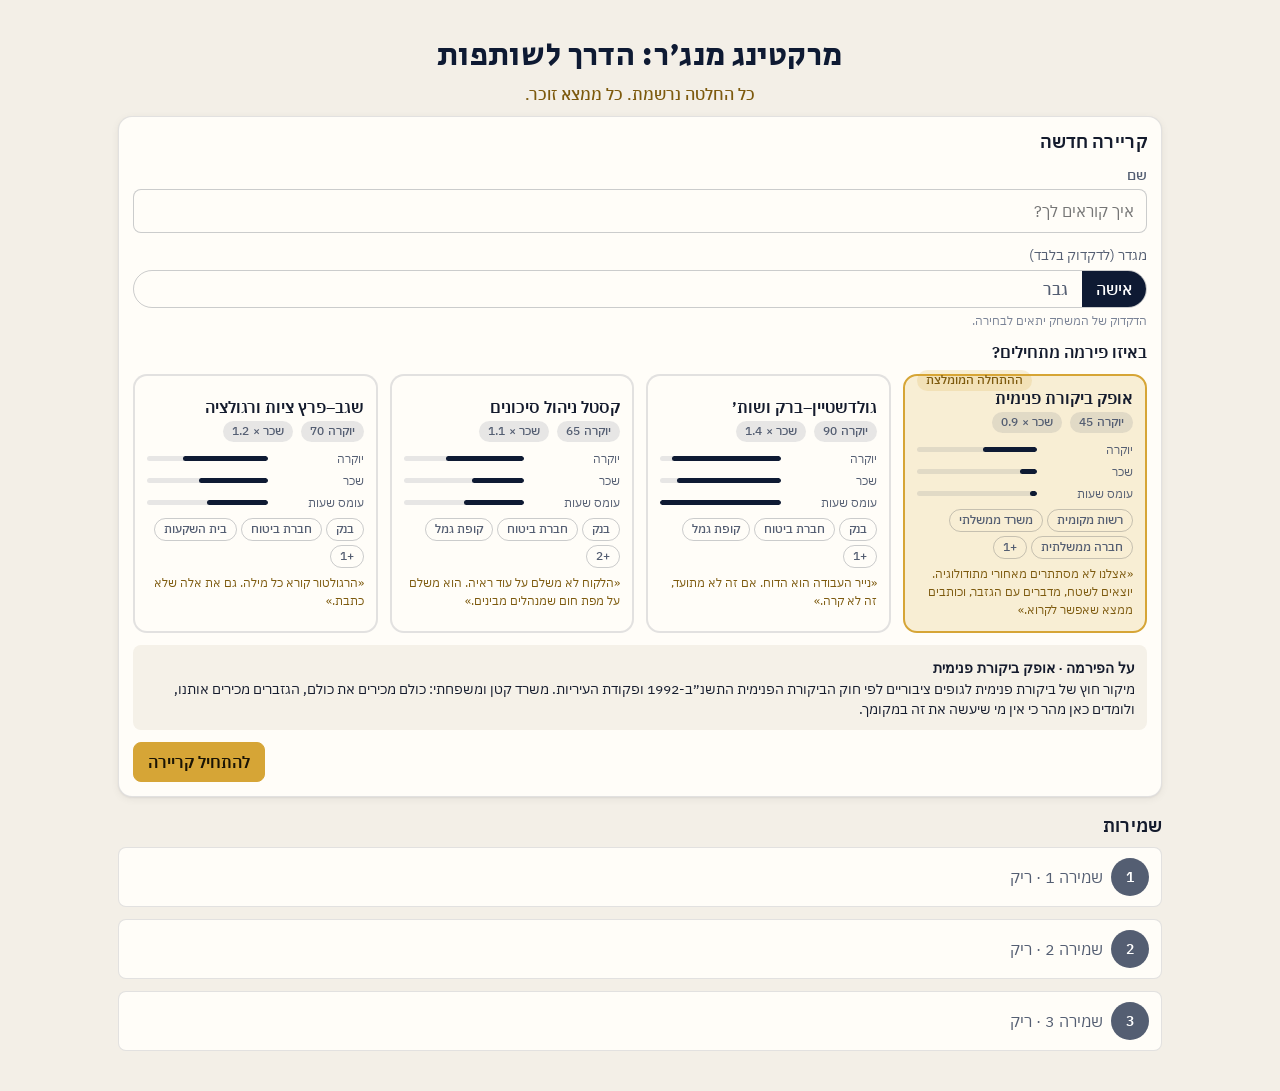
==== commit 9d06dd66: "Marketing Manager: stage 1, lower cognitive load and step-by-step guidance - Dashboard leads with on" ====
--- a/marketing-manager/index.html
+++ b/marketing-manager/index.html
@@ -179,7 +179,7 @@
   margin-block-end: 14px;
 }
 .topbar .grow { flex: 1 1 auto; min-inline-size: 0; }
-.brand { font-family: var(--font-display); font-size: 1.05rem; color: var(--navy); white-space: nowrap; }
+.brand { font-family: var(--font-display); font-size: 1.05rem; color: var(--navy); line-height: 1.25; text-wrap: balance; }
 .week-chip {
   display: inline-flex; align-items: center; gap: 6px;
   background: var(--navy); color: var(--navy-ink);
@@ -604,6 +604,8 @@
 .toasts { position: fixed; inset-inline: 0; inset-block-end: calc(var(--tabbar-h) + 14px + env(safe-area-inset-bottom, 0px)); z-index: 80; display: flex; flex-direction: column; align-items: center; gap: 6px; pointer-events: none; padding-inline: 16px; }
 .toast { background: var(--navy); color: var(--navy-ink); padding: 8px 14px; border-radius: 999px; font-size: .88rem; box-shadow: var(--shadow-2); animation: rise var(--t-fast) var(--ease); max-inline-size: 100%; }
 @media (min-width: 900px) { .toasts { inset-block-end: 20px; } }
+/* while a sheet is open, toasts move to the top so they never cover the options */
+body:has(.sheet-root:not([hidden])) .toasts { inset-block-end: auto; inset-block-start: calc(10px + env(safe-area-inset-top, 0px)); }
 
 /* season / awards */
 .award { display: flex; gap: 10px; align-items: center; padding: 10px 12px; border: 1px solid var(--gold); border-radius: var(--r-md); background: var(--gold-soft); }
@@ -625,8 +627,43 @@
 .confirm-box { text-align: center; padding-block: 8px; }
 .kbd { font-size: .78rem; color: var(--faint); }
 
+/* ── stage 1: lower cognitive load, guidance ── */
+.next-card { background: var(--surface); border: 1px solid var(--line); border-inline-start: 4px solid var(--gold); border-radius: var(--r-md); padding: 14px 16px; display: grid; gap: 6px; box-shadow: var(--shadow-1); }
+.next-card h2 { font-size: 1.15rem; line-height: 1.35; text-wrap: balance; }
+.next-card .btns { margin-block-start: 4px; }
+.eyebrow { font-size: .78rem; font-weight: 600; letter-spacing: .02em; color: var(--gold-ink); }
+.presets { display: grid; grid-template-columns: repeat(auto-fit, minmax(150px, 1fr)); gap: 8px; margin-block-start: 8px; }
+.preset { display: grid; gap: 2px; text-align: start; padding: 10px 12px; border: 1px solid var(--line); border-radius: var(--r-sm); background: var(--surface-2); color: var(--text); font: inherit; cursor: pointer; }
+.preset:hover:not([disabled]) { border-color: var(--gold); }
+.preset[disabled] { opacity: .5; cursor: not-allowed; }
+.card.locked { background: var(--surface-2); border-style: dashed; }
+details.manual > summary { cursor: pointer; font-size: .88rem; color: var(--muted); }
+.coach { display: flex; gap: 12px; align-items: flex-start; background: var(--surface); border: 1px solid var(--line); border-inline-start: 4px solid var(--navy); border-radius: var(--r-md); padding: 12px 14px; margin-block-end: 12px; font-size: .92rem; }
+.coach b { display: block; margin-block-end: 2px; }
+.guide { background: var(--surface-2); border-radius: var(--r-sm); padding: 8px 12px; margin-block-end: 12px; font-size: .9rem; display: grid; gap: 4px; }
+.guide-lbl { font-weight: 600; }
+.guide-trap { color: var(--muted); font-size: .85rem; }
+.term { border-block-end: 1px dashed currentColor; cursor: help; text-decoration: none; }
+.term:hover, .term:focus-visible { color: var(--gold-ink); outline: none; }
+.body-text bdi.n, .reveal bdi.n, .fb bdi.n, .next-card bdi.n { font-weight: 600; }
+.fb-rule { border: 1px solid var(--line); border-inline-start: 4px solid var(--gold); background: var(--surface); border-radius: var(--r-sm); padding: 12px 14px; font-size: 1.05rem; font-weight: 600; line-height: 1.45; }
+.fb-rule .lbl { display: block; font-size: .78rem; font-weight: 600; color: var(--gold-ink); margin-block-end: 2px; }
+details.fb-more > summary { cursor: pointer; font-size: .88rem; color: var(--muted); padding-block: 4px; }
+details.fb-more[open] { display: grid; gap: 8px; }
+.stats { display: grid; gap: 4px; margin-block: 8px 6px; }
+.stat { display: grid; grid-template-columns: 5.5em 1fr; align-items: center; gap: 8px; }
+.firm-card .pills { display: flex; flex-wrap: wrap; gap: 4px; margin-block-end: 6px; }
+.firm-detail { margin-block-start: 12px; padding: 10px 12px; border-radius: var(--r-sm); background: var(--surface-2); }
+.me-tabs { margin-block-end: 12px; }
+.dash { padding-block-end: 8px; }
+.sticky-end { justify-content: flex-end; pointer-events: none; }
+.sticky-end .btn { pointer-events: auto; min-block-size: 44px; padding-inline: 20px; font-size: 1rem; }
+.coach { flex-wrap: wrap; }
+.coach .grow { flex: 1 1 14em; min-inline-size: 0; }
+.coach .btn { flex: none; white-space: nowrap; align-self: flex-start; }
+
 </style>
-<script>window.MM_CONTENT = {"awards":[{"id":"analystOfYear","key":"award.analystOfYear","he":"{אנליסט|אנליסטית} השנה","shame":false,"criteria":"season-score-top","rule":"player wins when season score >= 70 and confidence >= 65 at week 48; otherwise the rival wins and the ceremony names them","desc":"ציון העונה הגבוה ביותר בכיתה, בתנאי שאמון הפירמה לא נשבר"},{"id":"bestMemo","key":"award.bestMemo","he":"הממו הכי טוב","shame":false,"criteria":"max-process-score","rule":"the full-room journal entry with the highest process score P this season (ties: the later one); requires at least one full room","desc":"ההחלטה שבה התהליך היה הכי נקי: מסגור, מידע, חלופה, פרה-מורטם וממו"},{"id":"escalation","key":"award.escalation","he":"ההסלמה של העונה","shame":false,"criteria":"right-escalation-max-impact","rule":"among entries with calibration 'right' and chosen escalation of 'inform' or 'escalate', the one with the largest abs(applied.confidence) + abs(applied.rep) + abs(applied.engQuality); requires at least one such entry","desc":"הסלמה שנעשתה בזמן הנכון, ובזכותה משהו לא נשבר"},{"id":"finding","key":"award.finding","he":"הממצא של העונה","shame":false,"criteria":"max-finding-impact","rule":"the finding on a closed engagement with the highest rating level; ties broken by the engagement's final quality; requires at least one finding this season","desc":"הממצא שעמד מול הלקוח ומול הרגולטור, ונשאר כתוב כמו שנכתב"},{"id":"wolf","key":"award.wolf","he":"זאב-זאב","shame":true,"criteria":"most-early-calibrations","rule":"awarded when at least 3 entries this season carry calibration 'early'; the ceremony shows the count","desc":"פרס הבושה: הסלמות מוקדמות מדי, כשעוד לא היה מה להסלים"}],"baseRates":[{"id":"attr-25-1-90","n":25,"dev":1,"conf":90,"upper":15,"source":"AICPA Audit Sampling, attribute evaluation table, 10% risk of overreliance","he":"בתעשייה, בדגימת תכונות של {n} פריטים עם חריגה אחת, הגבול העליון לשיעור החריגה באוכלוסייה הוא עד ~{upper}% ברמת ביטחון {conf}%. חריגה אחת היא שאלה, לא תשובה."},{"id":"attr-25-0-90","n":25,"dev":0,"conf":90,"upper":9,"source":"AICPA Audit Sampling, attribute evaluation table, 10% risk of overreliance","he":"בתעשייה, בדגימת תכונות של {n} פריטים ללא חריגות, הגבול העליון לשיעור החריגה באוכלוסייה הוא עדיין עד ~{upper}% ברמת ביטחון {conf}%. מדגם נקי אינו אוכלוסייה נקייה."},{"id":"attr-25-1-95","n":25,"dev":1,"conf":95,"upper":18,"source":"AICPA Audit Sampling, attribute evaluation table, 5% risk of overreliance","he":"בתעשייה, בדגימת תכונות של {n} פריטים עם חריגה אחת, הגבול העליון לשיעור החריגה באוכלוסייה הוא עד ~{upper}% ברמת ביטחון {conf}%. ביטחון גבוה יותר מאותו מדגם פירושו גבול עליון גבוה יותר."},{"id":"attr-25-2-90","n":25,"dev":2,"conf":90,"upper":20,"source":"Binomial upper bound (AICPA attribute evaluation table, 10% risk of overreliance)","he":"בתעשייה, בדגימת תכונות של {n} פריטים עם {dev} חריגות, הגבול העליון לשיעור החריגה באוכלוסייה הוא עד ~{upper}% ברמת ביטחון {conf}%. שתי חריגות ב-25 הן כבר אינדיקציה לכשל בבקרה."},{"id":"attr-15-0-90","n":15,"dev":0,"conf":90,"upper":14,"source":"Binomial upper bound","he":"בתעשייה, בדגימת תכונות של {n} פריטים ללא חריגות, הגבול העליון לשיעור החריגה באוכלוסייה הוא עד ~{upper}% ברמת ביטחון {conf}%. מדגם של 15 מתאים לבקרה רבעונית או חודשית, לא לבקרה יומית."},{"id":"attr-40-0-90","n":40,"dev":0,"conf":90,"upper":6,"source":"AICPA Audit Sampling, attribute evaluation table, 10% risk of overreliance","he":"בתעשייה, בדגימת תכונות של {n} פריטים ללא חריגות, הגבול העליון לשיעור החריגה באוכלוסייה הוא עד ~{upper}% ברמת ביטחון {conf}%. זה המדגם המקובל לבקרה שפועלת פעמים רבות ביום."},{"id":"attr-40-1-90","n":40,"dev":1,"conf":90,"upper":9,"source":"AICPA Audit Sampling, attribute evaluation table, 10% risk of overreliance","he":"בתעשייה, בדגימת תכונות של {n} פריטים עם חריגה אחת, הגבול העליון לשיעור החריגה באוכלוסייה הוא עד ~{upper}% ברמת ביטחון {conf}%. אם השיעור הנסבל הוא 5%, המדגם אינו תומך בהסתמכות."},{"id":"attr-60-0-95","n":60,"dev":0,"conf":95,"upper":5,"source":"AICPA Audit Sampling, attribute evaluation table, 5% risk of overreliance","he":"בתעשייה, בדגימת תכונות של {n} פריטים ללא חריגות, הגבול העליון לשיעור החריגה באוכלוסייה הוא עד ~{upper}% ברמת ביטחון {conf}%. כך נראה מדגם שתומך בשיעור נסבל של 5% בבקרת מפתח."}],"cast":[{"id":"naama","name":"נעמה שחר","gender":"f","role":"mentor","title":"שותפה, אופק ביקורת פנימית","firmId":"ofek","temper":"supportive","trust0":55,"memoryKeys":["naama.note_sent","naama.left","naama.followed","naama.sponsored","naama.disappointed"],"bio":"שותפה באופק ומי שגייסה אתכם. עשרים שנה בביקורת ציבורית, מאמינה שממצא טוב הוא ממצא שהגזבר מבין. שולחת פתק של שתי שורות אחרי כל החלטה חלשה — ובעונה השלישית עוברת לגולדשטיין–ברק ומשאירה אתכם בלי ספונסר.","lines":{"note":"«תהליך טוב, תוצאה רעה: זה קורה. תהליך רע, תוצאה טובה: זה מזל. {תבדוק|תבדקי} איזה מהשניים זה היה.»","quarter":"«אני לא מסתכלת על מה יצא. אני מסתכלת על מה ידעת לפני שהחלטת.»","leaving":"«אני עוברת לגולדשטיין–ברק. לא בגללך. אבל {תחשוב|תחשבי} מה זה אומר {עליך|עלייך} ועל מי שיגן {עליך|עלייך} בדיון הקידום.»"}},{"id":"uri","name":"אורי לב","gender":"m","role":"manager","title":"מנהל התקשרות, אופק ביקורת פנימית","firmId":"ofek","temper":"political","trust0":45,"memoryKeys":["uri.shortcut_taken","uri.shortcut_refused","uri.overruled","uri.backed_me","uri.missed_finding"],"bio":"מנהל ההתקשרות הראשון שלכם. מודד הכול בשעות חיוב: תיק שנסגר בזמן הוא תיק טוב. קיצורי הדרך שלו מעלים את אמון הפירמה עכשיו — ומזרעים «ממצא שהוחמץ» שיצוץ שתיים עד ארבע עונות אחר-כך, עם השם שלכם על הדוח.","lines":{"shortcut":"«{תקשיב|תקשיבי}, יש לנו תקציב של 60 שעות על התיק הזה ואנחנו ב-55. {תיקח|תקחי} מה שהלקוח הכין ונתקדם.»","quarter":"«שלוש ההחלטות הכי חלשות שלך ברבעון. לא כדי להעניש — כדי שלא נראה אותן שוב.»","praise":"«זה היה נקי. {תמשיך|תמשיכי} ככה ואני אדאג שידעו למעלה.»"}},{"id":"tom","name":"תום אלקיים","gender":"m","role":"rival","title":"אנליסט, אותה מחזור גיוס","firmId":"ofek","temper":"charming","trust0":40,"memoryKeys":["tom.promoted_first","tom.helped_me","tom.undercut_me","tom.ally_in_committee","tom.left_firm"],"bio":"גויס באותו שבוע כמוכם, מדבר בביטחון של מי שכבר מנהל. מקודם לפניכם בכל פעם שאמון הפירמה שלכם נמוך, ומדי פעם — בוועדה עוינת — בן הברית היחיד בחדר.","lines":{"gossip":"«{קח|קחי} את מה שנתנו לך, מי יבדוק? יש לך עוד שני תיקים.»","promoted":"«לא ידעתי שזה יהיה אני. ברצינות. {תגיד|תגידי} אם {אתה צריך|את צריכה} משהו.»","ally":"«רגע, אני הייתי בשטח איתם. הממצא מבוסס. אני חתום עליו גם.»"}},{"id":"dalia","name":"רו״ח דליה מזרחי","gender":"f","role":"acChair","title":"יושבת-ראש ועדת הביקורת, מגדלור גמל ופנסיה","clientId":"provident-migdalor","temper":"blunt","trust0":35,"memoryKeys":["dalia.downgraded","dalia.held_rating","dalia.quoted_me","dalia.cut_me_off","dalia.recommended_me"],"bio":"יושבת-ראש ועדת הביקורת של מגדלור, רואת חשבון שהייתה שותפה בפירמה גדולה ופרשה כדי לשבת בוועדות. קוראת כל דוח עד הנספח האחרון, שומרת את כולם, וזוכרת כל ממצא שהורדתם בדירוג — גם שלוש עונות אחורה.","lines":{"opening":"«יש לכם חמש-עשרה דקות. אני קראתי את הדוח. {תספר|תספרי} לי מה לא כתוב בו.»","remembers":"«בעונה שעברה זה היה ׳ליקוי משמעותי׳ ובדוח הסופי הפך ל׳ליקוי׳. מי ביקש, ולמה הסכמת?»","respect":"«זה הדוח הראשון מהפירמה שלכם שלא ניסה לרצות אף אחד. תמשיכו.»"}},{"id":"yossi","name":"יוסי ברקת","gender":"m","role":"treasurer","title":"גזבר, מועצה אזורית צפון","clientId":"muni-north","temper":"charming","trust0":35,"memoryKeys":["yossi.small_council","yossi.files_accepted","yossi.files_refused","yossi.sod_finding","yossi.offended"],"bio":"גזבר המועצה עשרים שנה, חבר ועדת המכרזים, חותם על הצ׳קים ומכיר כל ספק בשם פרטי. מקסים, מכניס אורחים, ומשוכנע באמת ובתמים ש«אנחנו מועצה קטנה» הוא טיעון מקצועי. מרכזי למסלול הציבורי כולו.","lines":{"small_council":"«אנחנו מועצה קטנה. מי יאשר במקומי? אין לי עוד עובד. {תכתוב|תכתבי} מה {שאתה רוצה|שאת רוצה}, אני אסביר לוועדה.»","files":"«הכנתי לכם תיקייה מסודרת, עשרים תיקי רכש, הכול עם אישורים. חבל לכם על הזמן בארכיון.»","thanks":"«הממצא שלכם נכון. לא נעים לי, אבל נכון. המנכ״ל אישר לי עובד.»"}},{"id":"anat","name":"ענת קרן","gender":"f","role":"compliance","title":"קצינת ציות ואחראית איסור הלבנת הון, בנק אלון","clientId":"bank-alon","temper":"political","trust0":35,"memoryKeys":["anat.sample_accepted","anat.sample_refused","anat.backed_my_finding","anat.critic","anat.best_client"],"bio":"קצינת הציות של בנק אלון, עורכת דין שעברה מהפיקוח על הבנקים לבנק. מכירה את הוראה 308 ואת צו איסור הלבנת הון טוב מכם. תהפוך ללקוחה הכי טובה שלכם — או למבקרת הכי קולנית, לפי מה תעשו עם המדגם שהיא הכינה.","lines":{"sample":"«הכנתי לכם 15 תיקי לקוח מעודכנים, הכול מסודר, תחסכו זמן.»","critic":"«שמעתי שאתם עושים דברים אחרת השנה. יופי. הפעם אני אהיה בחדר.»","ally":"«הדוח שלכם מהעונה שעברה עזר לי מול הפיקוח. {תבוא|תבואי} לפגישה הבאה עם בנק ישראל.»"}},{"id":"regulator","name":"הרפרנט","gender":"m","role":"regulator","title":"רפרנט בפיקוח על הבנקים או ברשות שוק ההון, לפי הלקוח","temper":"blunt","trust0":30,"memoryKeys":["regulator.kyc_missed_file","regulator.asked_who_wrote","regulator.cited_report","regulator.inspection_clean","regulator.inspection_findings"],"bio":"לעולם לא מוצג בשם, תמיד רשמי, תמיד מכותב. מופיע בביקורות ובמכתבים, קורא את הדוחות הישנים שלכם לפני שהוא נכנס לחדר, ושואל שאלות שהתשובות עליהן כבר ידועות לו.","lines":{"opening":"«קראתי את דוח הביקורת שלכם מהשנה שעברה. בעמוד 14 כתבתם שהמדגם היה מבוסס סיכון. על סמך מה נקבעה האוכלוסייה?»","letter":"«במסגרת ביקורת הפיקוח נמצא לקוח בסיכון גבוה שלא נכלל במדגם הביקורת הפנימית. נבקש את הסבר הפירמה בתוך 14 יום.»","clean":"«הפיקוח מציין לחיוב את איכות התיעוד של הביקורת הפנימית בנושא זה.»"}},{"id":"michal","name":"ד״ר מיכל אדרי","gender":"f","role":"clientIA","title":"מבקרת פנימית, חברת המסילות הלאומית","clientId":"govco-rail","temper":"supportive","trust0":35,"memoryKeys":["michal.plan_shared","michal.disclosed_self_review","michal.hid_self_review","michal.procedure_author","michal.recommended_me"],"bio":"המבקרת הפנימית של חברת המסילות, דוקטור למינהל ציבורי שעברה מהאקדמיה לביקורת. שומרת את כל הנהלים שהפירמה שלכם אי-פעם כתבה לחברה, ויודעת בדיוק מתי תוכנית הביקורת שלה כוללת אחד מהם. באמון של 60 ומעלה משתפת את תוכנית הביקורת שלה ומגלה לכם את הרגע הראשון של כל אירוע.","lines":{"plan":"«הנה תוכנית העבודה לרבעון. {תדע|תדעי} מה מגיע לפני שזה מגיע.»","self_review":"«הנוהל הזה — מי כתב אותו? כי הלוגו בכותרת התחתונה נראה לי מוכר.»","thanks":"«דיווחת על ניגוד העניינים לפני ששאלתי. זה מה שמבדיל ביקורת מייעוץ.»"}}],"clients":[{"id":"bank-alon","name":"בנק אלון","sector":"bank","regulator":["בנק ישראל — הפיקוח על הבנקים","הרשות לאיסור הלבנת הון ומימון טרור","רשות ניירות ערך"],"size":"בנק בינוני, כ-2,800 עובדים, 61 סניפים, תאגיד מדווח","isox":true,"culture":"בנק שעבר שני מנכ״לים בחמש שנים ומחלקת ציות שעדיין בונה את עצמה. ענת קרן, קצינת הציות, מכירה כל הוראה בעל-פה — ואת כל מי שניסה לעקוף אותה.","contacts":["alon-cfo","alon-ia","alon-it"],"cast":["anat"],"iaId":"alon-ia","processes":[{"id":"kyc","name":"הכר את הלקוח ועדכון פרטים"},{"id":"payments","name":"אישור תשלומים והעברות"},{"id":"aml-monitoring","name":"ניטור פעולות חריגות ודיווח לרשות"},{"id":"access","name":"ניהול הרשאות וגישה למערכות"},{"id":"privacy","name":"הגנת הפרטיות ומאגרי מידע"},{"id":"cyber","name":"ניהול סיכוני סייבר (הוראה 361)"}]},{"id":"bank-galil","name":"בנק הגליל","sector":"bank","regulator":["בנק ישראל — הפיקוח על הבנקים","הרשות לאיסור הלבנת הון ומימון טרור"],"size":"בנק קטן, כ-700 עובדים, 19 סניפים בצפון, תאגיד מדווח","isox":true,"culture":"בנק אזורי שמכיר את הלקוחות שלו בשם. הקרבה הזאת היא היתרון שלו בשוק — ובדיוק הבעיה שלו באיסור הלבנת הון.","contacts":["galil-compliance","galil-ia"],"cast":[],"iaId":"galil-ia","processes":[{"id":"kyc","name":"הכר את הלקוח ועדכון פרטים"},{"id":"payments","name":"אישור תשלומים והעברות"},{"id":"aml-monitoring","name":"ניטור פעולות חריגות ודיווח לרשות"},{"id":"access","name":"ניהול הרשאות וגישה למערכות"},{"id":"credit","name":"אישור אשראי ללקוחות פרטיים"}]},{"id":"carmel-insurance","name":"הכרמל חברה לביטוח בע״מ","sector":"insurer","regulator":["רשות שוק ההון, ביטוח וחיסכון","רשות ניירות ערך","הרשות להגנת הפרטיות"],"size":"חברת ביטוח בינונית, כ-1,900 עובדים, ביטוח כללי וחיים, תאגיד מדווח","isox":true,"culture":"חברה שמריצה שלוש מערכות ליבה מתקופות שונות, ומחלקת תביעות שמתגאה במהירות. סמנכ״ל הכספים אוהב גרפים ושונא הפתעות.","contacts":["carmel-cfo","carmel-dpo","carmel-ia"],"cast":[],"iaId":"carmel-ia","processes":[{"id":"kyc","name":"הכר את הלקוח ועדכון פרטים"},{"id":"claims","name":"אישור ותשלום תביעות"},{"id":"privacy","name":"הגנת הפרטיות ומאגרי מידע"},{"id":"access","name":"ניהול הרשאות וגישה למערכות"},{"id":"cyber","name":"ניהול סיכוני סייבר בגוף מוסדי"},{"id":"vendors","name":"ניהול ספקים ומיקור חוץ"}]},{"id":"provident-migdalor","name":"מגדלור גמל ופנסיה בע״מ","sector":"provident","regulator":["רשות שוק ההון, ביטוח וחיסכון","הרשות להגנת הפרטיות"],"size":"חברה מנהלת של קופות גמל וקרן פנסיה, כ-420 עובדים, כ-38 מיליארד ש״ח נכסים מנוהלים","isox":false,"culture":"גוף מוסדי שגדל מהר אחרי מיזוג, עם ועדת ביקורת שיושבת-הראש שלה, רו״ח דליה מזרחי, קוראת כל דוח עד הנספח האחרון.","contacts":["migdalor-ceo","migdalor-ia"],"cast":["dalia"],"iaId":"migdalor-ia","processes":[{"id":"access","name":"ניהול הרשאות וגישה למערכות"},{"id":"transfers","name":"ניוד והעברות בין קופות"},{"id":"investments","name":"ניהול השקעות ועמידה במגבלות"},{"id":"privacy","name":"הגנת הפרטיות ומאגרי מידע"},{"id":"vendors","name":"ניהול ספקים ומיקור חוץ"},{"id":"operations","name":"תפעול חשבונות עמיתים"}]},{"id":"invest-negev","name":"נגב קפיטל בית השקעות","sector":"invest","regulator":["רשות ניירות ערך","רשות שוק ההון, ביטוח וחיסכון","הרשות לאיסור הלבנת הון ומימון טרור"],"size":"בית השקעות בינוני, כ-260 עובדים, ניהול תיקים וקרנות נאמנות, תאגיד מדווח","isox":true,"culture":"בית השקעות צעיר ותחרותי שבו מנהלי התיקים הם הכוכבים, ומחלקת הציות היא שני אנשים וחצי. המנכ״ל רוצה לשמוע «בסדר» ולהמשיך לרוץ.","contacts":["negev-compliance","negev-ceo"],"cast":[],"iaId":null,"processes":[{"id":"kyc","name":"הכר את הלקוח ועדכון פרטים"},{"id":"investments","name":"ניהול תיקים ועמידה במגבלות"},{"id":"aml-monitoring","name":"ניטור פעולות חריגות ודיווח לרשות"},{"id":"access","name":"ניהול הרשאות וגישה למערכות"},{"id":"gifts","name":"מתנות, אירוח וניגודי עניינים"}]},{"id":"ministry-social","name":"משרד השירותים החברתיים","sector":"ministry","regulator":["מבקר המדינה","החשב הכללי במשרד האוצר","חוק הביקורת הפנימית התשנ״ב-1992"],"size":"משרד ממשלתי, כ-1,600 עובדים, תקציב תמיכות של כ-4 מיליארד ש״ח","isox":false,"culture":"משרד עם מאות עמותות נתמכות ושני אנשים באגף הבקרה. כולם רוצים נוהל מתנות — ואף אחד לא רוצה להיות הבעלים שלו.","contacts":["social-dg","social-ia"],"cast":[],"iaId":"social-ia","processes":[{"id":"grants","name":"תמיכות ותקצוב עמותות"},{"id":"gifts","name":"מתנות, אירוח וניגודי עניינים"},{"id":"procurement","name":"רכש והתקשרויות"},{"id":"privacy","name":"הגנת הפרטיות ומאגרי מידע"},{"id":"payroll","name":"שכר, נוכחות ומשאבי אנוש"}]},{"id":"ministry-infra","name":"משרד התשתיות הלאומיות","sector":"ministry","regulator":["מבקר המדינה","החשב הכללי במשרד האוצר","חוק הביקורת הפנימית התשנ״ב-1992"],"size":"משרד ממשלתי, כ-900 עובדים, מנהל פרויקטים הנדסיים בהיקף מיליארדים","isox":false,"culture":"משרד של מהנדסים: החלטות מתקבלות בשטח, הפרוטוקולים נכתבים אחר-כך. המנכ״לית החדשה הגיעה מהמגזר העסקי ורוצה «סדר».","contacts":["infra-dg","infra-legal"],"cast":[],"iaId":null,"processes":[{"id":"grants","name":"תמיכות ותקצוב רשויות"},{"id":"procurement","name":"רכש והתקשרויות"},{"id":"gifts","name":"מתנות, אירוח וניגודי עניינים"},{"id":"engineering","name":"פיקוח על פרויקטים הנדסיים"},{"id":"payroll","name":"שכר, נוכחות ומשאבי אנוש"}]},{"id":"muni-north","name":"מועצה אזורית צפון","sector":"muni","regulator":["משרד הפנים — האגף לביקורת ברשויות המקומיות","מבקר המדינה","פקודת העיריות סעיפים 170א–170ג"],"size":"מועצה אזורית קטנה, 14 יישובים, כ-19 אלף תושבים, כ-180 עובדים","isox":false,"culture":"מועצה שבה הגזבר, יוסי ברקת, הוא גם ועדת המכרזים וגם מי שחותם על הצ׳קים. «אנחנו מועצה קטנה» הוא משפט שתשמעו הרבה.","contacts":["north-ceo","north-auditor"],"cast":["yossi"],"iaId":"north-auditor","processes":[{"id":"procurement","name":"רכש, מכרזים והתקשרויות"},{"id":"gifts","name":"מתנות, אירוח וניגודי עניינים"},{"id":"collections","name":"גבייה וארנונה"},{"id":"payroll","name":"שכר, נוכחות ומשאבי אנוש"},{"id":"payments","name":"אישור תשלומים לספקים"}]},{"id":"muni-yam","name":"עיריית נווה ים","sector":"muni","regulator":["משרד הפנים — האגף לביקורת ברשויות המקומיות","מבקר המדינה","פקודת העיריות סעיפים 170א–170ג"],"size":"עירייה בינונית, כ-92 אלף תושבים, כ-1,400 עובדים, תאגיד מים עירוני","isox":false,"culture":"עירייה שגדלה מהר עם אגף גבייה שעבר מחשוב מלא בשנה שעברה. הגזברית חדשה ורוצה להוכיח שליטה; ראש העיר רוצה לפתוח עוד שכונה.","contacts":["yam-treasurer","yam-auditor","yam-it"],"cast":[],"iaId":"yam-auditor","processes":[{"id":"collections","name":"גבייה וארנונה"},{"id":"procurement","name":"רכש, מכרזים והתקשרויות"},{"id":"gifts","name":"מתנות, אירוח וניגודי עניינים"},{"id":"access","name":"ניהול הרשאות במערכות העירייה"},{"id":"payroll","name":"שכר, נוכחות ומשאבי אנוש"},{"id":"privacy","name":"הגנת הפרטיות ומאגרי מידע"}]},{"id":"govco-rail","name":"חברת המסילות הלאומית בע״מ","sector":"govco","regulator":["רשות החברות הממשלתיות","מבקר המדינה","חוק החברות הממשלתיות התשל״ה-1975"],"size":"חברה ממשלתית גדולה, כ-3,500 עובדים, תפעול ותחזוקת מסילות","isox":false,"culture":"חברה הנדסית ותיקה עם דירקטוריון שמתחלף כל שנתיים. ד״ר מיכל אדרי, המבקרת הפנימית, היא הזיכרון הארגוני — ומי שיודעת איפה הנוהל שלכם מהעונה שעברה נמצא.","contacts":["rail-vp-ops","rail-procurement"],"cast":["michal"],"iaId":"michal","processes":[{"id":"operations","name":"תפעול ובטיחות מסילתית"},{"id":"procurement","name":"רכש, מכרזים והתקשרויות"},{"id":"vendors","name":"ניהול ספקים וקבלני משנה"},{"id":"gifts","name":"מתנות, אירוח וניגודי עניינים"},{"id":"payroll","name":"שכר, נוכחות ומשאבי אנוש"},{"id":"access","name":"ניהול הרשאות וגישה למערכות"}]},{"id":"govco-energy","name":"חברת האנרגיה הלאומית בע״מ","sector":"govco","regulator":["רשות החברות הממשלתיות","מבקר המדינה","חוק החברות הממשלתיות התשל״ה-1975"],"size":"חברה ממשלתית בינונית, כ-1,100 עובדים, ייצור ואחסון אנרגיה","isox":false,"culture":"חברה שהוקמה לפני עשור ועדיין מתנהלת כמו סטארט-אפ ממשלתי: הרבה התלהבות, מעט נהלים, ומנהל רכש שמכיר את כל הספקים באופן אישי.","contacts":["energy-ceo","energy-ia","energy-procurement"],"cast":[],"iaId":"energy-ia","processes":[{"id":"procurement","name":"רכש, מכרזים והתקשרויות"},{"id":"vendors","name":"ניהול ספקים וקבלני משנה"},{"id":"gifts","name":"מתנות, אירוח וניגודי עניינים"},{"id":"operations","name":"תפעול ובטיחות מתקנים"},{"id":"cyber","name":"סייבר ותשתיות קריטיות"},{"id":"payroll","name":"שכר, נוכחות ומשאבי אנוש"}]},{"id":"statutory-industry","name":"המועצה הארצית לפיתוח תעשייתי","sector":"statutory","regulator":["מבקר המדינה","משרד הכלכלה (המשרד הממונה)","חוק הביקורת הפנימית התשנ״ב-1992"],"size":"תאגיד סטטוטורי, כ-140 עובדים, מחלק מענקים ומפעיל מרכזי הכשרה","isox":false,"culture":"תאגיד קטן שהוקם בחוק לפני ארבעים שנה, עם מועצה ציבורית שמתכנסת פעמיים בשנה ומנכ״ל שמחזיק את כל הידע בראש. הנהלים האחרונים עודכנו ב-2011.","contacts":["industry-ceo","industry-cfo"],"cast":[],"iaId":null,"processes":[{"id":"grants","name":"מענקים ותמיכות למפעלים"},{"id":"procurement","name":"רכש והתקשרויות"},{"id":"vendors","name":"ניהול ספקים ומיקור חוץ"},{"id":"gifts","name":"מתנות, אירוח וניגודי עניינים"},{"id":"payroll","name":"שכר, נוכחות ומשאבי אנוש"}]}],"deliverables":[{"id":"gate-t1-finding","title":"ממצא כתוב: רכש במועצה אזורית צפון","tier":1,"kind":"gate","practice":false,"passThreshold":65,"window":[44,47],"engType":["audit"],"intro":"ממצא אחד מתיק הרכש במועצה. לכל חלק בממצא — מצב, קריטריון, סיבה, השפעה, המלצה — {בחר|בחרי} את המשפט שעושה את העבודה של החלק הזה. משפט נכון במקום הלא נכון שווה חצי; משפט מעורפל שווה רבע; משפט שגוי — אפס.","parts":[{"id":"finding","kind":"slots","weight":100,"slots":[{"id":"condition","label":"מצב (מה נמצא)","choices":[{"t":"ב-9 מתוך 25 הזמנות רכש שנדגמו מהשנה האחרונה (36%), בסכום כולל של 412 אלף ש״ח, לא נמצאה הצעת מחיר שנייה ולא תועד נימוק לפטור; ב-4 מהן הגזבר היה גם יוזם ההזמנה וגם מאשר התשלום.","quality":3,"why":"עובדות, מספרים, גודל מדגם, סכום — ומה בדיוק נמצא בלי שיפוט. זה מצב."},{"t":"נוהל הרכש של המועצה ותקנות המועצות האזוריות (מכרזים) מחייבים שלוש הצעות מחיר להזמנה מעל 50 אלף ש״ח ואישור ועדת רכש.","quality":2,"why":"משפט נכון — אבל זה הקריטריון, לא המצב. בלבול בין החלקים עולה חצי מהנקודות."},{"t":"תהליך הרכש במועצה אינו מתנהל בצורה מסודרת ומקצועית.","quality":1,"why":"שיפוט ללא עובדה. אי-אפשר לבדוק את זה, להתווכח עליו או לתקן אותו."},{"t":"הגזבר נוהג לפעול בניגוד לנוהל כדי לקדם ספקים מקורבים.","quality":0,"why":"האשמה בכוונה, ללא ראיה. ממצא מתאר מה נמצא, לא למה מישהו עשה זאת."}]},{"id":"criteria","label":"קריטריון (מה צריך להיות)","choices":[{"t":"תקנות המועצות האזוריות (מכרזים) ונוהל הרכש של המועצה (סעיף 5) מחייבים לפחות שלוש הצעות מחיר להתקשרות מעל 50 אלף ש״ח או נימוק מתועד לפטור; חוזר מנכ״ל משרד הפנים דורש הפרדה בין יוזם ההזמנה למאשר התשלום.","quality":3,"why":"קריטריון ספציפי, עם מקור חיצוני (תקנות, חוזר) ופנימי (נוהל), שאפשר להצביע עליו."},{"t":"ב-9 מתוך 25 הזמנות לא נמצאה הצעת מחיר שנייה.","quality":2,"why":"זה המצב. משפט נכון בשורה הלא נכונה."},{"t":"מקובל שגופים ציבוריים מקפידים על כללי מינהל תקין.","quality":1,"why":"«מקובל» ו«מינהל תקין» אינם קריטריון שניתן לצטט. הגזבר ישאל: איפה זה כתוב?"},{"t":"הוראת ניהול בנקאי תקין 307 מחייבת ביקורת פנימית אפקטיבית.","quality":0,"why":"הוראה 307 חלה על תאגידים בנקאיים, לא על מועצה אזורית. קריטריון שגוי מערער את כל הממצא."}]},{"id":"cause","label":"סיבה (למה הפער קיים)","choices":[{"t":"בגזברות עובד אחד בלבד; נוהל הרכש לא מגדיר בקרה מפצה למקרה שהיוזם והמאשר הם אותו אדם; ותבנית ההזמנה במערכת אינה כוללת שדה חובה לנימוק פטור מהצעות.","quality":3,"why":"סיבות מבניות (כוח אדם, נוהל חסר, מערכת) שמהן נגזרת המלצה ישימה."},{"t":"כתוצאה מכך, התקשרויות עלולות להתבצע במחיר גבוה מהנדרש או עם ספק שלא נבחר באופן תחרותי.","quality":2,"why":"זאת ההשפעה. נכון, אבל בשורה הלא נכונה."},{"t":"חוסר מודעות של העובדים לנהלים.","quality":1,"why":"«חוסר מודעות» הוא סיבה גנרית שמובילה להמלצה גנרית («הדרכה»). שאלו למה אין מודעות — התשובה היא הסיבה האמיתית."},{"t":"אין סיבה; זאת פשוט רשלנות.","quality":0,"why":"«רשלנות» היא מסקנה משפטית, לא ניתוח. ממצא ללא סיבה מובנית לא ניתן לתיקון."}]},{"id":"effect","label":"השפעה (מה עלול לקרות)","choices":[{"t":"התקשרויות בהיקף של מאות אלפי ש״ח בשנה עלולות להתבצע במחיר שאינו תחרותי או עם ספק שנבחר ללא תחרות, ללא אפשרות לגלות זאת בדיעבד; ריכוז יוזמה ואישור באדם אחד מאפשר תשלום שגוי או לא מורשה בלי שיתגלה.","quality":3,"why":"השפעה במונחי סיכון לארגון — כסף, יכולת גילוי, חשיפה למעילה — עם קנה מידה."},{"t":"מומלץ להגדיר בנוהל בקרה מפצה.","quality":2,"why":"המלצה בשורת ההשפעה."},{"t":"הדבר אינו תקין.","quality":1,"why":"לא אומר למי זה מזיק ובכמה. ועדת הביקורת לא תדע כמה להתרגש."},{"t":"המועצה הפרה את החוק ועלולה לעמוד לדין פלילי.","quality":0,"why":"הקצנה משפטית ללא בסיס. הורסת את האמינות של שאר הממצא ומזמינה את היועמ״ש לדיון במקום את הגזבר לתיקון."}]},{"id":"recommendation","label":"המלצה (מי עושה מה, מתי)","choices":[{"t":"1. להוסיף לתבנית ההזמנה במערכת שדה חובה לנימוק פטור מהצעות מחיר (אחראי: מנהל מערכות מידע, עד סוף הרבעון). 2. לקבוע בנוהל בקרה מפצה: אישור מנכ״ל המועצה לכל תשלום מעל 20 אלף ש״ח שבו היוזם והמאשר זהים, וסקירה רבעונית של דוח ההזמנות ללא הצעות בידי מבקרת המועצה (אחראי: גזבר ומבקרת, מיידי).","quality":3,"why":"ישימה במועצה של 180 עובדים, מגדירה אחראי, סף, תדירות ומועד, ומטפלת בשתי הסיבות."},{"t":"ב-4 מההזמנות הגזבר היה גם היוזם וגם מאשר התשלום.","quality":2,"why":"זה חלק מהמצב."},{"t":"להקפיד על קיום הנוהל ולהגביר את המודעות.","quality":1,"why":"«להקפיד» אינו פעולה. לא יודעים מי עושה מה ומתי זה נגמר, ולכן גם לא יודעים אם זה תוקן."},{"t":"להקים אגף רכש עם שלושה עובדים ולמנות ועדת מכרזים חיצונית.","quality":0,"why":"לא ישים במועצה הזאת. המלצה שאי-אפשר לבצע תהפוך ל«ליקוי שלא תוקן» בדוח המעקב של משרד הפנים."}]}]}]},{"id":"gate-t2-risk-report","title":"דוח סקר סיכונים: גבייה וארנונה בעיריית נווה ים","tier":2,"kind":"gate","practice":false,"passThreshold":65,"window":[44,47],"engType":["risk-survey"],"scale":"riskBands","intro":"סקר הסיכונים של אגף הגבייה — התיק שהיה שלכם מההתחלה. ארבעה חלקים: דירוג שש חשיפות (סבירות × השפעה, מובנה ושיורי), סידור מפת החום, בחירת שלוש החשיפות לתקציר המנהלים, ומשפט הפתיחה של הדוח.","parts":[{"id":"ratings","kind":"ratings","weight":40,"prompt":"{דרג|דרגי} כל חשיפה: סבירות 1–5 והשפעה 1–5, פעם אחת לפני בקרות (מובנה) ופעם אחת אחרי הבקרות הקיימות (שיורי).","scale":{"min":1,"max":5},"dims":[{"id":"likelihood","label":"סבירות"},{"id":"impact","label":"השפעה"}],"layers":[{"id":"inherent","label":"מובנה"},{"id":"residual","label":"שיורי"}],"items":[{"id":"writeoff","text":"מחיקת חובות ארנונה: עובד אחד באגף יכול לבטל חוב במערכת ללא אישור נוסף; אין דוח חריגים על ביטולים.","evidence":"בשנה האחרונה בוטלו חובות בסך 2.3 מיליון ש״ח; 61% מהביטולים בידי משתמש אחד.","answer":{"inherent":{"likelihood":4,"impact":5},"residual":{"likelihood":3,"impact":5}},"why":"השפעה מקסימלית (כסף ציבורי, מעילה אפשרית, ממצא של מבקר המדינה); הבקרות הקיימות כמעט ואינן מורידות את הסבירות כי אין אישור שני ואין סקירה."},{"id":"access","text":"הרשאות במערכת הגבייה החדשה: שני משתמשים עם הרשאת מנהל מערכת, אחד מהם עזב לפני ארבעה חודשים; סקירת הרשאות לא בוצעה מאז העלייה לאוויר.","evidence":"מטריצת הרשאות מהמערכת; רשימת עובדים ממשאבי אנוש.","answer":{"inherent":{"likelihood":4,"impact":4},"residual":{"likelihood":3,"impact":4}},"why":"הרשאת-על פתוחה לעוזב היא פתח לשינוי נתוני חיוב וגבייה; בקרת הסרה קיימת על הנייר אבל לא פעלה, ולכן השיורי קרוב למובנה."},{"id":"privacy","text":"מידע אישי של כ-92 אלף תושבים (ת״ז, כתובות, הנחות על רקע רפואי וסוציאלי) נגיש לכל 38 עובדי האגף ללא הבחנה; אין ממונה הגנת פרטיות שמונה לפי תיקון 13.","evidence":"הרשאות צפייה במערכת; אין מסמך הגדרות מאגר מעודכן.","answer":{"inherent":{"likelihood":3,"impact":5},"residual":{"likelihood":2,"impact":5}},"why":"דליפה של מידע רגיש בהיקף כזה היא אירוע חמור עם עיצום וכותרת; יומני גישה קיימים ומנוטרים חלקית, מה שמוריד מעט את הסבירות אך לא את ההשפעה."},{"id":"discounts","text":"הנחות ארנונה: ועדת ההנחות מתכנסת, אבל ב-12 מתוך 30 תיקי הנחה שנדגמו חסר מסמך מאמת אחד לפחות.","evidence":"דגימת 30 תיקים; פרוטוקולים של הוועדה.","answer":{"inherent":{"likelihood":4,"impact":4},"residual":{"likelihood":2,"impact":4}},"why":"קיימת ועדה שמאשרת (בקרה אמיתית), ולכן הסבירות השיורית יורדת משמעותית; ההשפעה נשארת — הנחה לא מוצדקת היא ויתור על הכנסה ציבורית."},{"id":"cash","text":"קבלת מזומן בקופת העירייה: התאמה יומית בין הקופה למערכת מבוצעת, אך נחתמת בידי הקופאית עצמה.","evidence":"12 התאמות יומיות שנדגמו, כולן מבוצעות; חתימה אחת.","answer":{"inherent":{"likelihood":4,"impact":3},"residual":{"likelihood":2,"impact":3}},"why":"סכומי המזומן היומיים קטנים יחסית (השפעה 3); התאמה יומית קיימת ומורידה את הסבירות, אף שחתימה עצמית מחלישה אותה."},{"id":"migration","text":"הסבת נתונים למערכת הגבייה החדשה: חיובים שגויים כתוצאה מהסבת היסטוריית חובות.","evidence":"בדיקת קבלה מתועדת של ספק המערכת; התאמה מלאה של יתרות לפני ואחרי, שנסקרה בידי הגזברית.","answer":{"inherent":{"likelihood":5,"impact":4},"residual":{"likelihood":1,"impact":4}},"why":"הסבה היא סיכון מובנה גבוה מאוד, אבל כאן הבקרה הייתה מלאה ומתועדת — התאמת יתרות שנסקרה. זה הסיכון היחיד שבו השיורי נמוך באמת, וזה בדיוק מה שמפת חום אמורה להראות."}]},{"id":"heatmap","kind":"order","weight":25,"prompt":"{סדר|סדרי} את שש החשיפות במפת החום מהסיכון השיורי הגבוה ביותר לנמוך ביותר.","items":["writeoff","access","privacy","discounts","cash","migration"],"answer":["writeoff","access","privacy","discounts","cash","migration"],"why":"ציון שיורי = סבירות × השפעה: מחיקת חובות 15, הרשאות 12, פרטיות 10, הנחות 8, מזומן 6, הסבה 4. מפת חום מסודרת לפי השיורי, כי זה מה שנשאר אחרי הבקרות — המובנה מסביר למה הבקרות חשובות, השיורי אומר מה לעשות עכשיו."},{"id":"exec-summary","kind":"match","weight":20,"prompt":"תקציר המנהלים מכיל שלוש חשיפות. {בחר|בחרי} לכל חשיפה: בפנים או בחוץ, ולכל אחת שבפנים — למה.","n":3,"targets":[{"id":"in","label":"בתקציר"},{"id":"out","label":"בגוף הדוח"}],"items":[{"id":"writeoff","text":"מחיקת חובות ללא אישור שני","answer":"in","reasons":[{"t":"הסיכון השיורי הגבוה ביותר, עם חשיפה ישירה לכסף ציבורי ולמעילה","correct":true},{"t":"כי זה הממצא שהכי קל לתקן","correct":false},{"t":"כי הגזברית ביקשה","correct":false}]},{"id":"access","text":"הרשאות מנהל מערכת פתוחות, כולל לעוזב","answer":"in","reasons":[{"t":"סיכון שיורי גבוה שמשפיע על אמינות כל הנתונים באגף, כולל על שאר הממצאים","correct":true},{"t":"כי IT תמיד בתקציר","correct":false},{"t":"כי זה ממצא על אדם ספציפי","correct":false}]},{"id":"privacy","text":"מידע אישי של 92 אלף תושבים ללא הבחנת הרשאות וללא ממונה","answer":"in","reasons":[{"t":"השפעה מקסימלית, חובה חוקית חדשה (תיקון 13) שההנהלה צריכה להחליט עליה, ומשמעות ציבורית","correct":true},{"t":"כי פרטיות באופנה","correct":false},{"t":"כי זה הממצא הכי ארוך בדוח","correct":false}]},{"id":"discounts","text":"מסמכים חסרים בתיקי הנחות","answer":"out","reasons":[]},{"id":"cash","text":"התאמת קופה בחתימה עצמית","answer":"out","reasons":[]},{"id":"migration","text":"סיכון הסבת נתונים (מבוקר היטב)","answer":"out","reasons":[]}],"why":"תקציר מנהלים הוא שלוש החלטות שההנהלה צריכה לקבל, לא שלושת הממצאים הכי מעניינים. שלושת השיוריים הגבוהים, כל אחד עם סיבה שמנהל יכול לפעול לפיה. הסבת הנתונים נשארת בגוף הדוח כדוגמה לבקרה שעובדת — זה גם מסר."},{"id":"opening","kind":"slots","weight":15,"slots":[{"id":"opening-sentence","label":"משפט הפתיחה של תקציר המנהלים","choices":[{"t":"סקר הסיכונים באגף הגבייה זיהה שש חשיפות מרכזיות; שלוש מהן — מחיקת חובות ללא אישור שני, הרשאות-על פתוחות במערכת הגבייה והיעדר הסדרת הגנת הפרטיות לפי תיקון 13 — דורשות החלטת הנהלה ברבעון הקרוב, בעוד ששלוש האחרות מבוקרות באופן סביר.","quality":3,"why":"אומר מה נמצא, מה דורש החלטה ומתי, ומה בסדר — במשפט אחד שגזברית יכולה לקרוא למועצת העיר."},{"t":"מומלץ להוסיף אישור שני לכל ביטול חוב במערכת הגבייה.","quality":2,"why":"המלצה נכונה — אבל זה משפט מגוף הדוח, לא פתיחה של תקציר. הקורא עוד לא יודע מה הסקר מצא."},{"t":"אגף הגבייה הוא אגף חשוב בעירייה ומתמודד עם סיכונים שונים ומגוונים.","quality":1,"why":"נכון ולא אומר כלום. משפט שאפשר להדביק לכל דוח בכל עירייה."},{"t":"סקר הסיכונים העלה ליקויים חמורים המעידים על כשל ניהולי באגף הגבייה.","quality":0,"why":"שיפוט כולל שלא נתמך בדירוג (שלושה מתוך שישה בסדר), ומבטיח שהגזברית תילחם בדוח במקום לפעול לפיו."}]}]}]},{"id":"practice-finding","title":"תרגול: ממצא כתוב — הכר את הלקוח בבנק","tier":1,"kind":"practice","practice":true,"passThreshold":null,"engType":["compliance","audit"],"intro":"אותו מבנה של חמישה חלקים, על ממצא מביקורת ציות: עדכון פרטי לקוח לפי צו איסור הלבנת הון. בלי ציון — רק משוב.","parts":[{"id":"finding","kind":"slots","weight":100,"slots":[{"id":"condition","label":"מצב (מה נמצא)","choices":[{"t":"במדגם של 30 לקוחות (20 מסיווג סיכון גבוה, 10 אקראיים) מתוך אוכלוסייה של 2,140 לקוחות החייבים בעדכון פרטים, ב-3 לקוחות בסיכון גבוה לא בוצע עדכון במועד הנדרש, וב-2 מהם חסרה הצהרת נהנה מעודכנת.","quality":3,"why":"אוכלוסייה, שיטת מדגם, הרכב, ומה נמצא — בלי שיפוט. מי שקורא יודע בדיוק מה בדקתם."},{"t":"צו איסור הלבנת הון מחייב עדכון פרטי זיהוי של לקוח בסיכון גבוה לפחות אחת לשנה.","quality":2,"why":"הקריטריון, לא המצב."},{"t":"תהליך העדכון בבנק אינו מספק.","quality":1,"why":"מסקנה ללא נתון. איזה מדגם? כמה? מה חסר?"},{"t":"קצין הציות ניסה להסתיר תיקים בעייתיים על ידי בחירת מדגם נוח.","quality":0,"why":"ייחוס כוונה. גם אם המדגם שהוצע היה נוח, הממצא הוא על התהליך, לא על האדם."}]},{"id":"criteria","label":"קריטריון (מה צריך להיות)","choices":[{"t":"צו איסור הלבנת הון (חובות זיהוי, דיווח וניהול רישומים של תאגידים בנקאיים), סעיף עדכון פרטי זיהוי, והוראת ניהול בנקאי תקין 411 מחייבים עדכון תקופתי של פרטי לקוח והצהרת נהנה בתדירות הנגזרת מסיווג הסיכון; נוהל הבנק קובע אחת לשנה ללקוח בסיכון גבוה.","quality":3,"why":"המקור החיצוני המדויק (צו, הוראה 411) והפנימי (נוהל) — מה שהרפרנט יצפה לראות."},{"t":"ב-3 מתוך 20 לקוחות בסיכון גבוה לא בוצע עדכון במועד.","quality":2,"why":"זה המצב."},{"t":"הבנק נדרש לנהל את סיכוני הציות שלו באופן נאות.","quality":1,"why":"כללי מדי. לא מצביע על חובה ספציפית שהופרה."},{"t":"פקודת העיריות סעיף 170א מחייבת מינוי מבקר פנימי.","quality":0,"why":"מסגרת של רשות מקומית בממצא על בנק. קריטריון שגוי מבטל את הממצא."}]},{"id":"cause","label":"סיבה (למה הפער קיים)","choices":[{"t":"מערכת הליבה אינה מפיקה התראה אוטומטית על מועד עדכון שחלף ללקוח בסיכון גבוה; המעקב מתבצע ידנית בגיליון של מחלקת הציות, שלא עודכן אחרי הסבת סיווגי הסיכון ברבעון הראשון.","quality":3,"why":"סיבה מערכתית ותהליכית שאפשר לתקן — ושמסבירה למה דווקא לקוחות בסיכון גבוה נפלו."},{"t":"כתוצאה מכך, הבנק עלול לקיים קשר עסקי עם לקוח שפרטיו ונהניו אינם ידועים לו, בניגוד לצו.","quality":2,"why":"ההשפעה."},{"t":"עומס עבודה במחלקת הציות.","quality":1,"why":"עומס הוא תיאור של מצב, לא סיבה לפער ספציפי. למה דווקא לקוחות בסיכון גבוה?"},{"t":"אין סיבה מיוחדת; זה קורה בכל בנק.","quality":0,"why":"ייתכן שזה קורה בכל בנק — ועדיין יש סיבה, והבנק הזה צריך לתקן את שלו."}]},{"id":"effect","label":"השפעה (מה עלול לקרות)","choices":[{"t":"הבנק עלול לקיים פעילות עם לקוחות בסיכון גבוה שהנהנה בהם אינו ידוע ומעודכן, ובכך להיחשף לשימוש בחשבונותיו להלבנת הון, לממצא בביקורת הפיקוח על הבנקים ולעיצום כספי מכוח חוק איסור הלבנת הון.","quality":3,"why":"שלוש רמות של השפעה: הסיכון עצמו, הרגולטורי, הכספי. ועדת הביקורת מבינה מה על הכף."},{"t":"מומלץ להטמיע התראה אוטומטית במערכת הליבה.","quality":2,"why":"המלצה."},{"t":"הדבר מהווה ליקוי.","quality":1,"why":"לא אומר כלום על גודל הבעיה."},{"t":"הבנק מלבין הון.","quality":0,"why":"הממצא הוא על פער בבקרה, לא על עבירה. ניסוח כזה הוא גם לא מדויק וגם מסוכן."}]},{"id":"recommendation","label":"המלצה (מי עושה מה, מתי)","choices":[{"t":"1. להשלים עדכון פרטים והצהרת נהנה ל-3 הלקוחות שנמצאו ולבצע סריקה מלאה של 190 הלקוחות בסיכון גבוה (אחראי: קצין הציות, תוך 30 יום). 2. להגדיר במערכת הליבה התראה אוטומטית ודוח חודשי של מועדי עדכון שחלפו, לפי סיווג סיכון (אחראי: מנהל מערכות מידע, עד סוף הרבעון הבא). 3. לבטל את המעקב בגיליון הידני לאחר ההטמעה.","quality":3,"why":"טיפול במקרה הספציפי, סריקה של האוכלוסייה שבסיכון, תיקון שורש במערכת, ובעלים ומועד לכל אחד."},{"t":"ב-2 מהלקוחות חסרה הצהרת נהנה מעודכנת.","quality":2,"why":"חלק מהמצב."},{"t":"להגביר את הפיקוח והבקרה על תהליך העדכון.","quality":1,"why":"אין מי, אין מה, אין מתי. אי-אפשר לעקוב אחרי המלצה כזאת."},{"t":"ליידע את 3 הלקוחות שהם נמצאו בביקורת ולבקש מהם להסביר.","quality":0,"why":"יידוע לקוח על כך שפעילותו נבחנת עלול להיות עבירת גילוי לפי חוק איסור הלבנת הון. המלצה אסורה."}]}]}]},{"id":"practice-risk-report","title":"תרגול: דוח סקר סיכונים — תפעול בחברת המסילות הלאומית","tier":2,"kind":"practice","practice":true,"passThreshold":null,"engType":["risk-survey"],"scale":"riskBands","intro":"אותו בנאי של דוח סקר סיכונים, על סקר התפעול של חברת המסילות מהעונה הראשונה. בלי ציון — תרגול לקראת שער הדרגה השנייה.","parts":[{"id":"ratings","kind":"ratings","weight":40,"prompt":"{דרג|דרגי} כל חשיפה: סבירות 1–5 והשפעה 1–5, מובנה ושיורי.","scale":{"min":1,"max":5},"dims":[{"id":"likelihood","label":"סבירות"},{"id":"impact","label":"השפעה"}],"layers":[{"id":"inherent","label":"מובנה"},{"id":"residual","label":"שיורי"}],"items":[{"id":"single-vendor","text":"ריכוזיות ספק: קבלן תחזוקה אחד מבצע 70% מעבודות התחזוקה המסילתית; אין חלופה מאושרת ואין תוכנית המשכיות.","evidence":"ניתוח התקשרויות; ראיון עם סמנכ״ל התפעול.","answer":{"inherent":{"likelihood":4,"impact":5},"residual":{"likelihood":3,"impact":5}},"why":"קריסת הקבלן או סכסוך חוזי משביתים תחזוקה בטיחותית; הבקרה היחידה היא חוזה ארוך, שמורידה מעט את הסבירות ולא את ההשפעה."},{"id":"spares","text":"חלפים קריטיים: מלאי חלקי חילוף למערכות איתות לא מנוטר ברמת מינימום; שתי הזמנות דחופות בשנה האחרונה.","evidence":"דוח מלאי; הזמנות דחופות.","answer":{"inherent":{"likelihood":4,"impact":4},"residual":{"likelihood":3,"impact":4}},"why":"מחסור בחלף לאיתות הוא השבתת קו; ההזמנות הדחופות מראות שהבקרה (ניטור מינימום) לא קיימת בפועל."},{"id":"track-safety","text":"עבודות על המסילה ללא אישור בטיחות מתועד: ב-4 מתוך 20 פקודות עבודה שנדגמו חסר טופס אישור מנהל בטיחות.","evidence":"דגימת פקודות עבודה; נוהל בטיחות.","answer":{"inherent":{"likelihood":3,"impact":5},"residual":{"likelihood":2,"impact":5}},"why":"השפעה מקסימלית (חיי אדם), אבל קיימת מערכת בטיחות שכבתית (תדריכים, משמרת, בקר תנועה) שמורידה את הסבירות גם כשהטופס חסר."},{"id":"ot-cyber","text":"סייבר במערכות בקרה תפעוליות: רשת הבקרה אינה מופרדת לחלוטין מרשת המשרד; גישה מרחוק לספק ללא אימות דו-שלבי.","evidence":"סקירת ארכיטקטורה עם מנהל אבטחת מידע.","answer":{"inherent":{"likelihood":3,"impact":5},"residual":{"likelihood":2,"impact":4}},"why":"פגיעה במערכות בקרה היא בטיחותית ותפעולית; קיימים ניטור והקשחה חלקיים, ולכן השיורי יורד — אבל גישת ספק בלי אימות חזק היא פער ממשי."},{"id":"cmms-access","text":"הרשאות במערכת ניהול התחזוקה: 6 משתמשים יכולים לסגור פקודת עבודה שהם עצמם פתחו.","evidence":"מטריצת הרשאות.","answer":{"inherent":{"likelihood":3,"impact":3},"residual":{"likelihood":2,"impact":3}},"why":"פער הפרדת תפקידים בתיעוד תחזוקה; ההשפעה בינונית כי הביצוע הפיזי מאומת גם בשטח, וסקירה חודשית של פקודות סגורות קיימת."},{"id":"gca-reporting","text":"דיווח לרשות החברות הממשלתיות: שני דיווחים רבעוניים הוגשו באיחור של עד שבועיים.","evidence":"תכתובת עם הרשות.","answer":{"inherent":{"likelihood":3,"impact":2},"residual":{"likelihood":2,"impact":2}},"why":"אי-נעימות רגולטורית, לא סיכון תפעולי; קיים לוח דיווחים ובעלים. סיכון נמוך — וחשוב להראות שיש כאלה, אחרת המפה לא אמינה."}]},{"id":"heatmap","kind":"order","weight":25,"prompt":"{סדר|סדרי} את שש החשיפות מהסיכון השיורי הגבוה ביותר לנמוך ביותר.","items":["single-vendor","spares","track-safety","ot-cyber","cmms-access","gca-reporting"],"answer":["single-vendor","spares","track-safety","ot-cyber","cmms-access","gca-reporting"],"why":"שיורי: ריכוזיות ספק 15, חלפים 12, בטיחות 10, סייבר 8, הרשאות 6, דיווח 4. שימו לב שבטיחות — ההשפעה הגבוהה ביותר — אינה הראשונה, כי יש לה בקרות; זה מה שסמנכ״ל התפעול התכוון כשאמר «בטיחות היא תנאי»."},{"id":"exec-summary","kind":"match","weight":20,"prompt":"שלוש חשיפות לתקציר המנהלים — בפנים או בחוץ, ולמה.","n":3,"targets":[{"id":"in","label":"בתקציר"},{"id":"out","label":"בגוף הדוח"}],"items":[{"id":"single-vendor","text":"ריכוזיות קבלן תחזוקה ללא חלופה","answer":"in","reasons":[{"t":"הסיכון השיורי הגבוה ביותר, ודורש החלטת דירקטוריון על חוזה שני או תוכנית המשכיות","correct":true},{"t":"כי הקבלן לא נחמד","correct":false},{"t":"כי רכש תמיד בתקציר","correct":false}]},{"id":"spares","text":"חלפים קריטיים ללא ניטור מינימום","answer":"in","reasons":[{"t":"סיכון שיורי גבוה עם פתרון זול ומהיר — החלטה שההנהלה יכולה לקבל מחר","correct":true},{"t":"כי זה ממצא על מלאי וזה נשמע רציני","correct":false},{"t":"כי סמנכ״ל התפעול ביקש","correct":false}]},{"id":"track-safety","text":"עבודות מסילה ללא אישור בטיחות מתועד","answer":"in","reasons":[{"t":"ההשפעה הגבוהה ביותר (חיי אדם) ותחום שרשות החברות ומבקר המדינה שואלים עליו ראשון — גם כשהשיורי אינו הראשון","correct":true},{"t":"כי בטיחות היא נושא רגשי","correct":false},{"t":"כי מצאנו הכי הרבה חריגות שם","correct":false}]},{"id":"ot-cyber","text":"הפרדת רשתות וגישת ספק מרחוק","answer":"out","reasons":[]},{"id":"cmms-access","text":"סגירה עצמית של פקודות עבודה","answer":"out","reasons":[]},{"id":"gca-reporting","text":"איחור בדיווח לרשות החברות","answer":"out","reasons":[]}],"why":"שלושת הראשונים במפה — אבל גם שיקול של מה ההנהלה חייבת להחליט עליו. סייבר נשאר בגוף הדוח עם המלצה טכנית ברורה; דיווח לרשות הוא שורה בטבלה."},{"id":"opening","kind":"slots","weight":15,"slots":[{"id":"opening-sentence","label":"משפט הפתיחה של תקציר המנהלים","choices":[{"t":"סקר הסיכונים בתפעול זיהה שש חשיפות; שלוש מהן — תלות בקבלן תחזוקה יחיד, היעדר ניטור חלפים קריטיים ופערי תיעוד באישורי בטיחות לעבודות מסילה — מובאות להחלטת ההנהלה והדירקטוריון, והיתר מטופלות בהמלצות ברמת האגפים.","quality":3,"why":"מה נמצא, מה דורש החלטה ואצל מי, ומה לא — במשפט אחד."},{"t":"מומלץ להתקשר עם קבלן תחזוקה שני ולהכין תוכנית המשכיות.","quality":2,"why":"המלצה נכונה, אבל לא פתיחה."},{"t":"חברת המסילות היא חברה חשובה ומורכבת המתמודדת עם סיכונים רבים.","quality":1,"why":"אפשר למחוק את המשפט ולא יחסר דבר."},{"t":"הסקר מעלה תמונה מדאיגה של ניהול תפעולי כושל.","quality":0,"why":"לא נתמך בדירוג ומבטיח שסמנכ״ל התפעול יילחם בדוח במקום לקרוא אותו."}]}]}]},{"id":"practice-procedure","title":"תרגול: כתיבת נוהל — מתנות, אירוח וניגודי עניינים במשרד ממשלתי","tier":1,"kind":"practice","practice":true,"passThreshold":null,"engType":["policy-writing"],"scale":"docStatus","intro":"נוהל שבעל התהליך יוכל לפעול לפיו, בשישה חלקים: מטרה, תחולה, אחריות, שלבי התהליך, בקרות, מחזור עדכון ואישור. בכל חלק — המשפט שעושה את העבודה של החלק, לא המשפט שנשמע הכי רשמי.","parts":[{"id":"procedure","kind":"slots","weight":100,"slots":[{"id":"purpose","label":"מטרה","choices":[{"t":"להגדיר מתי עובד המשרד רשאי לקבל מתנה או אירוח מגורם חיצוני, מתי חובה לדווח ולהעביר לאוצר המדינה, ומי מכריע במקרה של ספק — כדי למנוע ניגוד עניינים ומראית עין של השפעה על החלטות המשרד.","quality":3,"why":"מטרה שאומרת מה הנוהל מסדיר ולמה, במשפט שעובד יכול להבין."},{"t":"הנוהל חל על כל עובדי המשרד, היועצים החיצוניים והמתמחים.","quality":2,"why":"זאת התחולה."},{"t":"לקדם תרבות ארגונית של יושרה ואתיקה.","quality":1,"why":"נשמע יפה ולא מגדיר כלום. נוהל עם מטרה כזאת לא אומר לאיש מה לעשות."},{"t":"לאסור על עובדים לקבל מתנות.","quality":0,"why":"לא נכון לפי הדין (חוק שירות המדינה (מתנות) מתיר מתנות סמליות), ומייצר נוהל שאיש לא יקיים."}]},{"id":"scope","label":"תחולה","choices":[{"t":"הנוהל חל על כל עובדי המשרד, לרבות עובדים בחוזה אישי, יועצים חיצוניים ומתמחים, בכל מתנה, אירוח, הטבה או הזמנה מגורם שיש לו או עשוי להיות לו עניין בהחלטות המשרד; הנוהל אינו חל על מתנות בין עובדים.","quality":3,"why":"מי, מה, וגם מה לא — כדי שאיש לא יצטרך לנחש."},{"t":"האחריות ליישום הנוהל מוטלת על היועץ המשפטי של המשרד.","quality":2,"why":"זאת האחריות."},{"t":"הנוהל חל על כל מי שהנוהל רלוונטי לגביו.","quality":1,"why":"מעגלי. תחולה שלא מגדירה גבול אינה תחולה."},{"t":"הנוהל חל על עובדי אגף הרכש בלבד.","quality":0,"why":"מצמצם את התחולה בדיוק למקום שבו ממצאי הביקורת הראו שהבעיה היא בכל המשרד — ובניגוד לחוק המתנות שחל על כל עובד מדינה."}]},{"id":"ownership","label":"אחריות (מי הבעלים)","choices":[{"t":"בעל הנוהל: הממונה על המשמעת במשרד. אחריות לדיווח: כל עובד. אחריות להכרעה בספק: ועדת מתנות (יועץ משפטי, חשב, נציג משאבי אנוש). אחריות לרישום ולדיווח שנתי: מנהל משאבי אנוש.","quality":3,"why":"בעלים אחד בשם תפקיד, ואחריות מפורשת לכל תחנה. «נוהל לכולם, בעלים לאף אחד» הוא הכישלון שהשורה הזאת מונעת."},{"t":"עובד שקיבל מתנה ידווח תוך 7 ימים בטופס המקוון.","quality":2,"why":"זה שלב בתהליך, לא הגדרת אחריות."},{"t":"כל עובד אחראי לפעול לפי הנוהל.","quality":1,"why":"נכון ולא מספיק: כשכולם אחראים, אף אחד לא מעדכן את הנוהל ואף אחד לא מכריע."},{"t":"הנוהל באחריות הביקורת הפנימית של המשרד.","quality":0,"why":"הביקורת הפנימית היא הקו השלישי — היא בודקת את הנוהל, לא מנהלת אותו. בעלות כזאת מבטלת את העצמאות שלה."}]},{"id":"steps","label":"שלבי התהליך","choices":[{"t":"1. עובד שהוצעה לו מתנה או אירוח מסרב, אלא אם המתנה סמלית לפי הסף שבנספח. 2. מתנה שהתקבלה או שלא ניתן היה לסרב לה מדווחת בטופס המקוון תוך 7 ימים. 3. מנהל משאבי אנוש רושם את הדיווח ומעביר לוועדת המתנות. 4. הוועדה מכריעה תוך 14 יום: השבה, העברה לאוצר המדינה או אישור. 5. ההכרעה נשלחת לעובד ונרשמת.","quality":3,"why":"שלבים ממוספרים עם פועל, אחראי ומועד. אפשר לשרטט מזה תרשים זרימה ואפשר לבדוק את זה בביקורת."},{"t":"מנהל משאבי אנוש יסקור אחת לרבעון את רישום המתנות ויעביר דוח חריגים לוועדה.","quality":2,"why":"בקרה, לא שלב בתהליך השוטף."},{"t":"העובד יפעל בהתאם להוראות הדין ולהנחיות הממונים.","quality":1,"why":"אין כאן תהליך — רק הפניה למקום אחר שבו אולי יש תהליך."},{"t":"העובד יפנה לממונה הישיר, שיחליט לפי שיקול דעתו.","quality":0,"why":"מעביר את ההכרעה למי שעשוי להיות בעצמו בניגוד עניינים, בלי רישום ובלי סף. בדיוק מה שהביקורת מצאה שקורה היום."}]},{"id":"controls","label":"בקרות","choices":[{"t":"א. רישום מרכזי של כל הדיווחים וההכרעות (מנהל משאבי אנוש). ב. סקירה רבעונית של הרישום והצלבה מול רשימת ספקים במכרזים פעילים (ועדת המתנות). ג. הצהרה שנתית של כל עובד על מתנות שהתקבלו (משאבי אנוש). ד. דיווח שנתי למנכ״ל על מספר הדיווחים, ההכרעות והחריגים.","quality":3,"why":"בקרות עם מבצע, תדירות וראיה — ואחת מהן (הצלבה מול מכרזים) מכוונת בדיוק לסיכון שבגללו כותבים את הנוהל."},{"t":"בעל הנוהל יעדכן אותו אחת לשנתיים או בעת שינוי בדין.","quality":2,"why":"זה מחזור העדכון."},{"t":"יש להקפיד על בקרה נאותה.","quality":1,"why":"בקרה שאין לה מבצע ותדירות קיימת רק על הנייר — וזה אחד מארבעת הממצאים הקלאסיים בביקורת נהלים."},{"t":"הביקורת הפנימית תבדוק כל דיווח מתנה לפני אישורו.","quality":0,"why":"הופך את הקו השלישי לחלק מהתהליך. אחר-כך מי יבקר את התהליך?"}]},{"id":"review-cycle","label":"מחזור עדכון ואישור","choices":[{"t":"הנוהל מאושר בידי מנכ״ל המשרד לאחר חוות דעת היועץ המשפטי; בעל הנוהל יסקור אותו אחת לשנתיים או בעת שינוי בחוק שירות המדינה (מתנות) או בהנחיות נציבות שירות המדינה, ויתעד את הסקירה גם כשלא נדרש שינוי; גרסה ותאריך תחילה מופיעים בכותרת.","quality":3,"why":"מי מאשר, מתי סוקרים, מה מפעיל סקירה, ומה הראיה שסקירה התקיימה. נוהל בלי זה מתיישן בשקט — כמו הנוהל מ-2011 של התאגיד."},{"t":"להגדיר מתי עובד רשאי לקבל מתנה ומתי חובה לדווח.","quality":2,"why":"המטרה, שוב."},{"t":"הנוהל יעודכן בעת הצורך.","quality":1,"why":"«בעת הצורך» פירושו לעולם. בלי מפעיל ובלי תדירות, הנוהל ייבדק רק אחרי אירוע."},{"t":"הנוהל מאושר בידי כותב הנוהל ותקף לצמיתות.","quality":0,"why":"אישור עצמי אינו אישור, ו«לצמיתות» סותר כל הגיון של ניהול מסמכים. נוהל כזה לא יעבור את היועץ המשפטי."}]}]}]}],"drills":[{"id":"drill-sampling","title":"דגימה: אוכלוסייה, שיטה, היקף","skills":[{"id":"testing","w":0.7},{"id":"evidence","w":0.3}],"tier":[1,2],"hours":4,"items":[{"q":"קצין הציות שלח לכם 15 תיקי לקוח «מעודכנים ומסודרים» לבדיקת הכר-את-הלקוח. מה הצעד הראשון?","options":[{"t":"לבקש את רשימת האוכלוסייה המלאה של הלקוחות החייבים בעדכון, ולבחור מתוכה בעצמי","quality":3},{"t":"לבדוק את 15 התיקים ולהוסיף 5 תיקים אקראיים מהמערכת כדי «לאזן»","quality":1},{"t":"לבדוק את 15 התיקים; אם הם תקינים, להסיק שהתהליך עובד","quality":0},{"t":"לבקש מקצין הציות 15 תיקים נוספים מלקוחות בסיכון גבוה","quality":2}],"why":"מדגם שהמבוקר בחר הוא מצגת, לא מדגם. לפי GIAS 2024 הראיה צריכה להיות מספיקה ומהימנה, ומהימנות מתחילה בכך שהמבקר שולט בבחירה. תחילה אוכלוסייה, אחר-כך סיווג סיכון, ורק אז פריטים."},{"q":"האוכלוסייה: 2,140 לקוחות, מהם 190 בסיכון גבוה. יש לכם זמן ל-30 תיקים. איזה הרכב?","options":[{"t":"30 תיקים אקראיים מכל האוכלוסייה, כי אקראיות היא אובייקטיביות","quality":1},{"t":"20 תיקים מהשכבה בסיכון גבוה + 10 אקראיים מהשאר, והיחס מתועד בנייר העבודה","quality":3},{"t":"30 תיקים מהסיכון הגבוה בלבד, כי שם הרגולטור מסתכל","quality":2},{"t":"15 מהסיכון הגבוה ו-15 מהתיקים שהלקוח כבר הכין, כדי לחסוך זמן","quality":0}],"why":"דגימה מבוססת סיכון מרכזת את המאמץ היכן שהחשיפה; מיעוט אקראי מהשאר שומר על יכולת לומר משהו על כלל האוכלוסייה. 9% מהאוכלוסייה מרכזים את רוב הסיכון — מדגם אקראי טהור צפוי לפספס אותם."},{"q":"בדגימת תכונות של 25 פריטים נמצאה חריגה אחת. מה המסקנה הנכונה?","options":[{"t":"שיעור החריגה באוכלוסייה הוא 4%, הבקרה אפקטיבית","quality":0},{"t":"הגבול העליון לשיעור החריגה הוא כ-15% ברמת ביטחון 90%; צריך להבין את החריגה ולהחליט על הרחבה","quality":3},{"t":"הבקרה נכשלה; חריגה אחת היא כישלון","quality":1},{"t":"להחליף את הפריט החורג בפריט אחר ולבדוק שוב","quality":0}],"why":"המדגם לא מודד את שיעור החריגה אלא תוחם אותו. לפי טבלאות דגימת תכונות (AICPA), 1 מתוך 25 נותן גבול עליון של כ-15% ב-90% ביטחון. חריגה אחת היא שאלה — מה גרם לה, האם היא שיטתית — לא תשובה. החלפת פריט חורג היא הטיה בוטה."},{"q":"{manager} {manager:מבקש|מבקשת} «להקטין את המדגם מ-40 ל-20 כי נגמר התקציב». מה נכון?","options":[{"t":"להקטין את המדגם ולתעד שהצמצום נובע ממגבלת שעות, עם הערכה של ההשפעה על רמת הביטחון","quality":3},{"t":"להקטין בשקט; 20 זה עדיין מדגם","quality":1},{"t":"לסרב; גודל המדגם לא נתון למשא ומתן","quality":1},{"t":"להקטין ל-20 אבל לתת ללקוח לבחור אילו 20 להוריד","quality":0}],"why":"גודל מדגם הוא טיעון, לא מספר קדוש. כשהזמן קצר מקטינים היקף ומתעדים את המחיר — לא מוותרים על עצמאות הבחירה. מדגם קטן ומתועד עדיף על מדגם גדול שהמבוקר קבע את הרכבו."},{"q":"אתם בודקים בקרת אישור תשלומים שפועלת יומית. איזו תדירות מצדיקה את המדגם הגדול ביותר, ולמה?","options":[{"t":"בקרה שנתית, כי היא חשובה יותר","quality":0},{"t":"בקרה יומית או רב-פעמית ביום: אוכלוסייה גדולה, ולכן מדגם של 25–40 פריטים בהתאם לסיכון","quality":3},{"t":"כל הבקרות מקבלות אותו מדגם של 25 כדי שיהיה אחיד","quality":1},{"t":"בקרה חודשית — 12 פריטים, כי בודקים את כולם","quality":2}],"why":"בבדיקת בקרות (ISOX) גודל המדגם נגזר מתדירות הפעלת הבקרה ומרמת הסיכון: שנתית 1, רבעונית 2, חודשית 2–5, שבועית 5–15, יומית 20–40. בקרה חודשית אכן נבדקת לרוב על 2–5 מהחודשים, לא על כולם."}]},{"id":"drill-finding-anatomy","title":"אנטומיה של ממצא: מצב · קריטריון · סיבה · השפעה · המלצה","skills":[{"id":"writing","w":0.7},{"id":"evidence","w":0.3}],"tier":[1,2],"hours":4,"items":[{"q":"איזה מהמשפטים הבאים הוא «מצב» (condition) תקין בממצא?","options":[{"t":"ב-7 מתוך 25 הזמנות רכש שנדגמו (28%) לא נמצא אישור מנהל האגף לפני ההתקשרות","quality":3},{"t":"תהליך הרכש במועצה לוקה בחסר ואינו עומד בסטנדרטים המקובלים","quality":0},{"t":"על פי נוהל הרכש של המועצה, כל הזמנה מעל 5,000 ש״ח טעונה אישור מנהל אגף","quality":1},{"t":"מומלץ להטמיע בקרה ממוחשבת שתמנע הזמנה ללא אישור","quality":1}],"why":"ה«מצב» הוא מה שנמצא בפועל: עובדות, מספרים, מקור. «לוקה בחסר» הוא שיפוט בלי עובדה. המשפט על הנוהל הוא הקריטריון, והמשפט על הבקרה הממוחשבת הוא ההמלצה — שניהם מרכיבים אחרים של אותו ממצא."},{"q":"מה ההבדל בין «סיבה» ל«השפעה» בממצא על העדר הפרדת תפקידים בגזברות?","options":[{"t":"סיבה: הגזבר גם מאשר וגם משלם. השפעה: הגזבר עלול לטעות","quality":1},{"t":"סיבה: תקן כוח אדם של עובד אחד בגזברות ואי-הגדרת בקרה מפצה. השפעה: תשלום שגוי או לא מורשה עלול להתבצע בלי שיתגלה","quality":3},{"t":"סיבה: הפרדת תפקידים לא קיימת. השפעה: הפרדת תפקידים לא קיימת","quality":0},{"t":"סיבה: חוסר במודעות. השפעה: אי-עמידה בחוזר מנכ״ל משרד הפנים","quality":1}],"why":"הסיבה מסבירה למה הפער קיים (מבנה, משאבים, נוהל חסר) — וממנה נגזרת המלצה ישימה. ההשפעה אומרת מה עלול לקרות בגלל הפער, במונחי סיכון, לא במונחי אי-ציות בלבד. «אי-עמידה בחוזר» היא הקריטריון, לא ההשפעה."},{"q":"איזו המלצה היא ישימה ונכונה לממצא על גזבר יחיד במועצה קטנה?","options":[{"t":"להקים יחידת בקרה תקציבית עם שני עובדים","quality":1},{"t":"לקבוע בקרה מפצה: אישור מנכ״ל המועצה לכל תשלום מעל סף שייקבע, וסקירה חודשית של דוח תשלומים בידי מבקרת המועצה","quality":3},{"t":"להקפיד על הפרדת תפקידים","quality":0},{"t":"לפנות למשרד הפנים לקבלת הנחיות","quality":1}],"why":"המלצה טובה אומרת מי עושה מה, באיזה סף ובאיזו תדירות — ומתאימה למשאבים הקיימים. כשאי-אפשר להפריד תפקידים, מגדירים בקרה מפצה. «להקפיד» אינו המלצה, ויחידה חדשה אינה ישימה במועצה של 180 עובדים."},{"q":"איזה «קריטריון» מתאים לממצא על מתנות שקיבלה מנהלת רכש בחברה ממשלתית מספק במהלך מכרז?","options":[{"t":"הוראת ניהול בנקאי תקין 308","quality":0},{"t":"חוזר רשות החברות הממשלתיות בנושא מתנות ואירוח ונוהל המתנות של החברה, סעיף 4","quality":3},{"t":"נורמות אתיות מקובלות","quality":1},{"t":"חוק הביקורת הפנימית התשנ״ב-1992","quality":1}],"why":"הקריטריון הוא ה«צריך להיות» הספציפי לגוף: בחברה ממשלתית — חוזרי רשות החברות ונוהל החברה עצמה. הוראה 308 חלה על בנקים; חוק הביקורת הפנימית מסדיר את הביקורת, לא את המתנות; «נורמות» אינן קריטריון שאפשר להצביע עליו."},{"q":"{contact} {contact:מבקש|מבקשת} להוריד את המילה «28%» מהממצא ולכתוב «במספר מקרים». מה נכון?","options":[{"t":"להסכים; הניסוח הרך עדיין נכון","quality":0},{"t":"להשאיר את המספר, לציין את גודל המדגם לידו, ולהוסיף את תגובת ההנהלה במלואה בסעיף נפרד","quality":3},{"t":"להחליף ל«ברוב המקרים» כפשרה","quality":0},{"t":"להשאיר את המספר ולהעלות את הדירוג כעונש על הלחץ","quality":1}],"why":"המצב נמדד; טשטוש המספר הוא הורדת דירוג בדלת האחורית. התשובה הנכונה היא דיוק (מספר + מדגם) ומתן מקום הוגן לתגובת ההנהלה. העלאת דירוג כתגובה ללחץ היא בדיוק אותה טעות בכיוון ההפוך."}]},{"id":"drill-design-vs-operating","title":"תכנון מול תפעול: איזו בקרה נכשלה ואיך","skills":[{"id":"controls","w":0.8},{"id":"testing","w":0.2}],"tier":[1,2],"hours":4,"items":[{"q":"הנוהל דורש אישור של שני מורשי חתימה לכל העברה מעל 100 אלף ש״ח. במערכת, מורשה אחד יכול לאשר לבד. איזה סוג ליקוי?","options":[{"t":"ליקוי תפעול: המורשים לא הקפידו","quality":0},{"t":"ליקוי תכנון: הבקרה כפי שמיושמת במערכת לא יכולה להשיג את מטרתה גם אם כולם יפעלו לפיה","quality":3},{"t":"אין ליקוי: הנוהל תקין","quality":0},{"t":"ליקוי תיעוד: הנוהל לא מתאר את המערכת","quality":1}],"why":"ליקוי תכנון (design) קיים כשהבקרה, גם אם תופעל כפי שנבנתה, לא מונעת או מגלה את הטעות. כאן המערכת לא אוכפת את החתימה השנייה — הבקרה בנויה לא נכון, ולא משנה כמה המורשים מקפידים."},{"q":"הבקרה מתוכננת היטב: התאמת בנק חודשית נחתמת בידי חשבת. בבדיקה: 3 מתוך 12 ההתאמות נחתמו באיחור של חודשיים. איזה סוג ליקוי?","options":[{"t":"ליקוי תכנון","quality":0},{"t":"ליקוי תפעול: הבקרה בנויה נכון אבל לא פועלת בעקביות או במועד","quality":3},{"t":"אין ליקוי: 9 מתוך 12 בסדר","quality":0},{"t":"ליקוי תפעול, אבל רק אם נמצאה טעות בהתאמה","quality":1}],"why":"ליקוי תפעול (operating) הוא כשל בביצוע: הבקרה נכונה, האנשים לא הפעילו אותה כנדרש. אפקטיביות בקרה נמדדת בעקביות ובמועד, לא רק בשאלה אם קרתה טעות — התאמה שנחתמת אחרי חודשיים לא הייתה מגלה טעות בזמן."},{"q":"מה בודקים ב«מעבר» (walkthrough) של בקרה לפני בדיקת האפקטיביות התפעולית?","options":[{"t":"דוגמים 25 פריטים ובודקים שהבקרה בוצעה","quality":0},{"t":"עוקבים אחרי עסקה אחת מתחילתה ועד סופה, מאמתים שהבקרה קיימת, מי מבצע, איזו ראיה נשארת, ומה קורה כשהיא נכשלת","quality":3},{"t":"קוראים את הנוהל ומסמנים אם הוא מעודכן","quality":1},{"t":"מראיינים את מנהל האגף ושואלים אם הבקרה עובדת","quality":1}],"why":"המעבר מאמת את תכנון הבקרה ואת קיומה בפועל על עסקה אחת, ומזהה את הראיה שתידגם אחר-כך. בלי מעבר, בדיקת 25 פריטים עלולה לבדוק את הבקרה הלא נכונה. ראיון לבדו אינו ראיה לקיום הבקרה."},{"q":"איזו מהבקרות הבאות היא בקרה מונעת (preventive) ולא מגלה (detective)?","options":[{"t":"סקירה חודשית של דוח חריגים בהרשאות","quality":0},{"t":"חסימה במערכת של יצירת ספק חדש ללא אישור מנהל רכש","quality":3},{"t":"ספירת מלאי רבעונית","quality":0},{"t":"התאמת בנק חודשית","quality":0}],"why":"בקרה מונעת עוצרת את הפעולה לפני שהיא קורית (חסימה במערכת, אישור מוקדם). בקרה מגלה מזהה אחרי המעשה (סקירה, ספירה, התאמה). סביבת בקרה טובה משלבת את שתיהן, אבל ממצא על בקרה מגלה בלבד בתהליך בסיכון גבוה הוא ממצא תכנון."},{"q":"בקרה ממוחשבת בודקת שסכום החשבונית תואם להזמנה. הבדיקה שלכם מצאה שהבקרה פועלת, אבל הרשאת «עקיפה» פתוחה ל-14 משתמשים. מה המסקנה?","options":[{"t":"הבקרה אפקטיבית; העקיפה היא נושא של IT","quality":0},{"t":"ליקוי תכנון בבקרה: בקרה שאפשר לעקוף בלי אישור ובלי תיעוד אינה בקרה; יש לצמצם את ההרשאה ולתעד כל עקיפה","quality":3},{"t":"ליקוי תפעול: 14 זה יותר מדי","quality":1},{"t":"לבדוק אם מישהו עקף בפועל; אם לא — אין ממצא","quality":1}],"why":"אפקטיביות בקרה אוטומטית תלויה בבקרות הכלליות סביבה (הרשאות, שינויים). עקיפה פתוחה ללא בקרה היא פגם בתכנון, גם אם איש לא עקף השנה — כי המבחן הוא «האם הבקרה יכולה להיכשל», לא «האם היא נכשלה»."}]},{"id":"drill-sod-access","title":"הפרדת תפקידים והרשאות","skills":[{"id":"controls","w":0.6},{"id":"risk","w":0.4}],"tier":[1,2],"hours":4,"items":[{"q":"איזה צירוף תפקידים הוא הפרת הפרדת תפקידים הקלאסית במחזור הרכש?","options":[{"t":"מי שמקליט ספק חדש במערכת הוא גם מי שמאשר את התשלום לו","quality":3},{"t":"מי שמקבל סחורה הוא גם מי שסופר מלאי","quality":1},{"t":"מי שמכין את התקציב הוא גם מי שמדווח עליו למועצה","quality":1},{"t":"מי שחותם על החוזה הוא גם מי שמנהל את הקשר עם הספק","quality":0}],"why":"הפרדת תפקידים מפרידה בין אישור, רישום, משמורת על נכסים והתאמה. יצירת ספק + אישור תשלום באותן ידיים מאפשרת ספק פיקטיבי מתחילתו ועד תשלומו בלי שאיש אחר רואה. זה הצירוף שמופיע ברוב מקרי המעילה בשלטון המקומי."},{"q":"במועצה קטנה אין מספיק עובדים להפרדה מלאה. מה הבקרה המפצה הנכונה?","options":[{"t":"לוותר על ההפרדה ולתעד שזה בגלל גודל הארגון","quality":0},{"t":"סקירה תקופתית, בידי גורם בלתי תלוי (מנכ״ל או מבקרת), של דוח כל הספקים החדשים והתשלומים הראשונים להם, עם חתימה ותאריך","quality":3},{"t":"לבקש מהגזבר להצהיר בכתב שהוא לא ניצל את הגישה","quality":0},{"t":"להעביר את יצירת הספקים לחברה חיצונית","quality":1}],"why":"בקרה מפצה היא בקרה מגלה בידי מישהו שאינו חלק מהתהליך, בתדירות שמתאימה לסיכון, עם ראיה שהיא בוצעה. הצהרה אינה בקרה; תיעוד של ההעדר אינו בקרה; מיקור חוץ מעביר את הבעיה בלי לפתור את השאלה מי סוקר."},{"q":"סקירת הרשאות ב{client}: 2 משתמשים עם הרשאת מנהל-מערכת מלאה, אחד מהם עזב לפני 4 חודשים. איזה ממצא ובאיזה דירוג (סולם תכנון מול תפעול)?","options":[{"t":"הערה: צריך לסגור את המשתמש","quality":0},{"t":"ליקוי תפעול: תהליך הסרת הרשאות לעוזבים קיים אבל לא פעל; ובנוסף לבדוק אם המשתמש היה פעיל מאז העזיבה","quality":3},{"t":"ליקוי תכנון: אסור ששני אנשים יהיו מנהלי מערכת","quality":1},{"t":"ממצא על משאבי אנוש שלא דיווחו על העזיבה","quality":1}],"why":"אם קיים נוהל הסרה והוא לא בוצע — זה ליקוי תפעול, והשאלה הראשונה היא האם הייתה פעילות בחשבון מאז העזיבה (זה משנה את ההשפעה). שני מנהלי מערכת אינם ליקוי בפני עצמו; גיבוי הוא סיבה לגיטימית כשההרשאה מנוטרת."},{"q":"מנהל מערכות המידע אומר: «עשיתי הפרדת הרשאות, כל אחד רואה רק את המסך שלו». מה הראיה שתבקשו?","options":[{"t":"את דבריו, מתועדים בפרוטוקול הראיון","quality":0},{"t":"מטריצת הרשאות מהמערכת (לא ממסמך וורד), הצלבה מול רשימת העובדים ותפקידיהם, ובדיקה ישירה של 5 משתמשים","quality":3},{"t":"את נוהל ההרשאות החתום","quality":1},{"t":"צילום מסך של משתמש אחד","quality":1}],"why":"ראיה מהמערכת עדיפה על ראיה מהאדם; ראיה שהמבקר הפיק בעצמו עדיפה על ראיה שהמבוקר הכין. נוהל מוכיח תכנון, לא תפעול; צילום מסך אחד מוכיח משתמש אחד. היררכיית הראיות היא לב ה-GIAS."},{"q":"בבדיקת ניהול שינויים נמצא שמפתח התוכנה גם מעביר את הקוד לסביבת הייצור. מה הסיכון המרכזי?","options":[{"t":"המפתח יעבוד שעות נוספות","quality":0},{"t":"שינוי לא מאושר או לא נבדק יגיע לייצור, ובקרות אוטומטיות (כמו בדיקת סכום חשבונית) ישתנו בלי שאיש ידע","quality":3},{"t":"אין סיכון אם המפתח אמין","quality":0},{"t":"סיכון לאיכות הקוד","quality":1}],"why":"ניהול שינויים הוא בקרה כללית שעליה נשענות כל הבקרות האוטומטיות. אם מי שכותב גם מעלה לייצור, אין לכם ביטחון שהבקרה שבדקתם במרץ היא זו שפועלת בדצמבר. «אמינות» אינה בקרה — זו ההנחה שהבקרות קיימות כדי לא להסתמך עליה."}]},{"id":"drill-aml-red-flags","title":"איסור הלבנת הון: דגלים אדומים ואיסור גילוי","skills":[{"id":"reg","w":0.7},{"id":"evidence","w":0.3}],"tier":[1,2],"hours":4,"items":[{"q":"לקוח פרטי הפקיד 11 הפקדות במזומן של 49 אלף ש״ח כל אחת בשלושה שבועות, בסניפים שונים. מה זה?","options":[{"t":"פעילות רגילה; אף הפקדה לא חצתה את סף הדיווח","quality":0},{"t":"דפוס של פיצול (structuring) שנועד להימנע מדיווח — פעולה שעל התאגיד לבחון ולדווח עליה כפעולה בלתי רגילה","quality":3},{"t":"להתקשר ללקוח ולשאול למה הוא מפצל","quality":0},{"t":"לבקש מהסניף להפסיק לקבל ממנו מזומן","quality":1}],"why":"פיצול סכומים מתחת לסף הוא הדגל האדום הקלאסי לפי צו איסור הלבנת הון; הדיווח על פעולה בלתי רגילה אינו תלוי בסף. לשאול את הלקוח הוא «גילוי» (tipping off) — עבירה בפני עצמה. חסימה חד-צדדית בלי תיעוד ודיווח רק מעבירה אותו לבנק אחר."},{"q":"קצין הציות מבקש שתכתבו בממצא: «מומלץ ליידע את הלקוח כי פעילותו נבחנת». מה נכון?","options":[{"t":"לכתוב; שקיפות ללקוח היא ערך","quality":0},{"t":"לסרב ולהסביר שיידוע הלקוח על בדיקה או דיווח הוא איסור גילוי לפי חוק איסור הלבנת הון, ולתעד את הבקשה","quality":3},{"t":"לכתוב בניסוח רך: «לשקול יידוע»","quality":0},{"t":"לכתוב אבל לא לכלול בדוח הסופי","quality":1}],"why":"סעיף איסור הגילוי בחוק איסור הלבנת הון אוסר ליידע את מי שהפעולה שלו נבדקת או דווחה. המלצה כזאת בדוח ביקורת היא המלצה לבצע עבירה. ניסוח רך לא משנה את המהות, ובקשה כזאת מקצין ציות היא עצמה ממצא."},{"q":"איזה מהבאים הוא דגל אדום לפי צו איסור הלבנת הון בבדיקת «הכר את הלקוח»?","options":[{"t":"לקוח שמבקר בסניף פעם בחודש","quality":0},{"t":"חברה שהצהרת הנהנה שלה מצביעה על אדם שאין לו קשר נראה לעין לפעילות, ופעילות החשבון אינה תואמת את המטרה שהוצהרה בפתיחה","quality":3},{"t":"לקוח שמנהל שלושה חשבונות באותו בנק","quality":1},{"t":"לקוח שסירב לקבל כרטיס אשראי","quality":0}],"why":"ליבת הכר-את-הלקוח היא התאמה: בין הנהנה המוצהר לפעילות, בין מטרת החשבון המוצהרת למה שקורה בו. הפער הזה — לא כמות החשבונות ולא תדירות הביקורים — הוא מה שהוראה 411 והצו מצפים שהתאגיד יזהה."},{"q":"במערכת הניטור יש 1,400 התראות פתוחות מגיל 90 יום ומעלה. מה הממצא?","options":[{"t":"המערכת מייצרת יותר מדי התראות; מומלץ להעלות את הסף","quality":0},{"t":"צבר התראות לא מטופלות שמשמעותו שדיווחים על פעולות בלתי רגילות עלולים להישלח באיחור או לא להישלח; לבחון כוח אדם, כיול המערכת ותיעוד ההחלטות על סגירת התראות","quality":3},{"t":"ממצא על IT: המערכת איטית","quality":0},{"t":"לבקש מקצין הציות לסגור את הישנות כדי לנקות","quality":0}],"why":"צבר התראות הוא ממצא על אפקטיביות הניטור ועל חובת הדיווח במועד, לא על המערכת. העלאת סף או סגירה גורפת הן קיצורי דרך שהרגולטור יראה בביקורת הבאה. השאלה הנכונה: איך סוגרים התראה, מי מתעד למה, וכמה זמן זה לוקח."},{"q":"בחברה ממשלתית (לא תאגיד פיננסי) ספק מציע לכם, המבקרים, כרטיסים למשחק כדורגל. באיזו משבצת זה נופל?","options":[{"t":"איסור הלבנת הון — לדווח לרשות","quality":0},{"t":"ניגוד עניינים ועצמאות המבקר: לסרב, לדווח ל{manager:מנהל|מנהלת} ההתקשרות ולתעד; ובמקביל ממצא על נוהל המתנות של החברה אם הצעות כאלה מגיעות גם לעובדיה","quality":3},{"t":"לקבל אם זה מתחת ל-300 ש״ח","quality":0},{"t":"לסרב בשקט ולהמשיך","quality":1}],"why":"לא כל אירוע כספי הוא הלבנת הון. מתנה ממבוקר למבקר היא שאלה של אובייקטיביות (GIAS 2024, 1100) וניגוד עניינים — ולפי חוזרי רשות החברות גם של נוהל המתנות של החברה. סף כספי אינו פוטר כשהנותן הוא צד שבודקים אותו."}]},{"id":"drill-privacy-incident","title":"אירוע אבטחת מידע: תיקון 13 ומה עושים ב-72 השעות הראשונות","skills":[{"id":"reg","w":0.6},{"id":"client","w":0.4}],"tier":[1,2],"hours":4,"items":[{"q":"עובדת בחברת ביטוח שלחה קובץ אקסל עם 3,200 תביעות (שם, ת״ז, אבחנה רפואית) לכתובת מייל שגויה של סוכן. מה הסיווג?","options":[{"t":"טעות אנוש; לבקש מהסוכן למחוק","quality":1},{"t":"אירוע אבטחה חמור לפי תקנות הגנת הפרטיות (אבטחת מידע): מידע רגיש בהיקף גדול שהגיע לגורם לא מורשה — מחייב דיווח לרשות להגנת הפרטיות ותיעוד","quality":3},{"t":"אירוע רק אם הסוכן פתח את הקובץ","quality":0},{"t":"אירוע סייבר; להעביר למנהל אבטחת מידע ולסיים","quality":1}],"why":"מידע רפואי הוא «מידע בעל רגישות מיוחדת»; 3,200 רשומות הן היקף משמעותי; יציאה לגורם לא מורשה היא שימוש במידע ללא הרשאה. לפי התקנות ותיקון 13 זה אירוע חמור שמדווח לרשות, ללא תלות בשאלה אם הקובץ נפתח. מחיקה אצל הסוכן היא צעד הכלה, לא סוף הטיפול."},{"q":"מה סדר הפעולות הנכון בשעות הראשונות?","options":[{"t":"דיווח לרשות קודם כול, לפני שמבינים מה קרה","quality":1},{"t":"הכלה (ביטול גישה, בקשת מחיקה מתועדת), תיעוד העובדות (מה, מתי, למי, כמה), הערכת חומרה עם הממונה על הגנת הפרטיות, ואז דיווח לרשות ולנושאי המידע לפי הצורך","quality":3},{"t":"לחכות שבוע לראות אם מישהו מתלונן","quality":0},{"t":"לשלוח מייל לכל המבוטחים מיד","quality":1}],"why":"הכלה ותיעוד קודמים כי הם הפיכים וזולים; הדיווח צריך עובדות. אבל «להמתין» אינו אופציה — החובה היא לדווח «בהקדם האפשרי», והרשות מצפה לדיווח ראשוני גם כשהתמונה חלקית. יידוע נושאי המידע מתואם, לא אימפולסיבי."},{"q":"הממונה על הגנת הפרטיות אומרת: «אם נדווח על כל מייל שגוי, הרשות תגור אצלנו». מה התשובה המקצועית?","options":[{"t":"היא צודקת; לא לדווח על אירועים קטנים","quality":0},{"t":"להבחין: כל אירוע מתועד בפנים; דיווח לרשות הוא לאירוע חמור לפי קריטריונים (רגישות, היקף, גורם) שנקבעים מראש בנוהל — וזה אירוע כזה","quality":3},{"t":"לדווח על הכול כדי להיות בטוחים","quality":1},{"t":"לתת לה להחליט; זה התפקיד שלה","quality":1}],"why":"ההבחנה בין תיעוד פנימי (כל אירוע) לדיווח חיצוני (אירוע חמור) היא לב הנוהל. קריטריונים שנכתבו מראש מונעים את הדיון הזה בזמן אמת. «היא תחליט» הוא נכון פורמלית, אבל התפקיד שלכם הוא להביא לה את הקריטריון, לא לשתוק."},{"q":"מה תיקון 13 שינה שמשפיע ישירות על תוכנית הביקורת שלכם אצל לקוח עם מאגר גדול?","options":[{"t":"ביטל את חובת רישום המאגרים לחלוטין","quality":1},{"t":"הוסיף חובת מינוי ממונה הגנת פרטיות בגופים מסוימים, הרחיב את סמכויות האכיפה והעיצומים הכספיים של הרשות, והגדיר מחדש «מידע» ו«מידע בעל רגישות מיוחדת»","quality":3},{"t":"העביר את האכיפה למשטרה","quality":0},{"t":"חל רק על גופים ציבוריים","quality":0}],"why":"לצורך תוכנית ביקורת, שלושת השינויים המרכזיים הם: האם מונה ממונה ולמי הוא כפוף; האם הארגון ערוך לאכיפה מינהלית (עיצומים משמעותיים); והאם סיווג המידע שלו מעודכן להגדרות החדשות. תיקון 13 צמצם את חובת הרישום אך לא ביטל אותה לחלוטין."},{"q":"אתם מגלים שהאירוע התרחש לפני חודשיים ואיש לא דיווח. {contact} {contact:מבקש|מבקשת} «לא להכניס את זה לדוח, כבר טופל». מה נכון?","options":[{"t":"להסכים; האירוע הוכל","quality":0},{"t":"הממצא נשאר: אירוע חמור שלא דווח הוא ממצא על תהליך הדיווח, לא על האירוע; לעדכן את {manager:מנהל|מנהלת} ההתקשרות ולהמליץ ללקוח לדווח באיחור עם הסבר","quality":3},{"t":"להכניס לדוח בלי לדבר עם הלקוח","quality":1},{"t":"להוריד את הממצא ל«הערה»","quality":0}],"why":"הסתרת ממצא לבקשת הלקוח פוגעת ביושרה, ובאירוע שהרשות עשויה לגלות בעצמה גם מסכנת את הלקוח. דיווח מאוחר עם הסבר עדיף על אי-דיווח שמתגלה. והמלצה כזאת מסלימים ל{manager:מנהל|מנהלת} — זה לא שיקול של אנליסט לבד."}]},{"id":"drill-escalation","title":"כיול הסלמה: מתי מעלים, מתי מיידעים, מתי מחליטים לבד","skills":[{"id":"escalation","w":0.7},{"id":"judgment","w":0.3}],"tier":[1,2],"hours":4,"items":[{"q":"המתודולוגיה לדגימה ברורה, {manager} בשטח אצל לקוח אחר, והלקוח ממתין לתשובה. מה רמת ההסלמה הנכונה?","options":[{"t":"להסלים: לחכות ל{manager:מנהל|מנהלת} ולא להחליט","quality":1},{"t":"להחליט לפי המתודולוגיה ולשלוח שורת עדכון (ליידע), לא שאלה","quality":3},{"t":"להחליט ולא לעדכן; זה התיק שלי","quality":1},{"t":"לשאול את הלקוח מה היה נהוג בשנה שעברה","quality":0}],"why":"מסלימים כשחסר מידע או סמכות — לא כשחסר אומץ. כאן יש מתודולוגיה ויש סמכות; מה שצריך הוא שקיפות, כלומר יידוע. הסלמה מיותרת נרשמת כחוסר עצמאות («זאב-זאב»), ואי-יידוע נרשם כהפתעה למנהל."},{"q":"בעבודת השטח מצאתם מה שנראה כמו תשלום לספק פיקטיבי. מה עושים?","options":[{"t":"לאסוף עוד ראיות לבד במשך שבועיים לפני שמספרים למישהו","quality":1},{"t":"להסלים מיד ל{manager:מנהל|מנהלת} ההתקשרות עם מה שיש ביד, לפני כל פנייה ללקוח, ולהפסיק לשאול שאלות בשטח עד להנחיה","quality":3},{"t":"לשאול את הגזבר ישירות מה זה","quality":0},{"t":"לכתוב ממצא ולהמשיך כרגיל","quality":0}],"why":"חשד למעילה הוא גבול הסמכות של אנליסט: המשך תשאול עלול לשבש ראיות או להזהיר חשוד, והטיפול (ייעוץ משפטי, דיווח) הוא החלטה של השותף. הסלמה כאן אינה חולשה — זה הכלל. אי-הפיכות מצדיקה הסלמה מוקדמת."},{"q":"{contact} {contact:מבקש|מבקשת} לדחות את הצגת הממצאים בשבוע «כי הסמנכ״ל בחו״ל». תאריך היעד של התיק בעוד שלושה שבועות. רמת ההסלמה?","options":[{"t":"להסלים: רק {manager:המנהל|המנהלת} {manager:יכול|יכולה} לאשר דחייה","quality":1},{"t":"להסכים, ליידע את {manager:המנהל|המנהלת} בשורה, ולעדכן את לוח הזמנים של התיק","quality":3},{"t":"לסרב; תאריכים לא זזים","quality":0},{"t":"להסכים ולא לעדכן אף אחד","quality":1}],"why":"דחייה של שבוע בתוך מרווח של שלושה היא הפיכה וזולה — החלטה שלכם, עם יידוע. «הפיך — פעל; בלתי הפיך — הסלם». הסלמה כאן מעמיסה על המנהל ומאותתת ללקוח שאין לכם סמכות על לוח הזמנים של עצמכם."},{"q":"יושבת-ראש ועדת הביקורת מתקשרת אליכם ישירות ושואלת «מה באמת מצאתם» לפני הדוח. מה נכון?","options":[{"t":"לענות; היא הלקוחה","quality":0},{"t":"להשיב בנימוס שהדוח בטיוטה ושתקבל אותו דרך הערוץ המוסכם, ולהסלים את השיחה מיד ל{manager:מנהל|מנהלת} ולשותפה","quality":3},{"t":"לתת רמז כללי בלי פרטים","quality":1},{"t":"לנתק ולא לספר לאף אחד","quality":0}],"why":"פנייה ישירה מדרג שמעל הלקוח היומי עוקפת את ערוצי הדיווח המוסכמים, ומה שתגידו בטלפון יצוטט בוועדה. זה לא החלטה שלכם — זה מידע שהשותפה צריכה היום. «רמז» הוא הגרוע משני העולמות: מחייב ולא מדויק."},{"q":"אחרי שהסלמתם, {manager} {manager:מחליט|מחליטה} הפוך ממה שהצעתם, ואתם חושבים שזו טעות. מה הצעד הבא?","options":[{"t":"לעשות כמו {שאני חושב|שאני חושבת}; אני בשטח, {manager:הוא|היא} לא","quality":0},{"t":"לבצע את ההחלטה, לתעד בממו את ההמלצה שלי ואת ההחלטה שהתקבלה ולמה, ולקבוע נקודת בדיקה חוזרת","quality":3},{"t":"לפנות לשותפה מעל הראש שלו","quality":1},{"t":"לבצע ולשכוח מזה","quality":1}],"why":"הסלמה מעבירה את ההחלטה, לא את האחריות לתעד. ממו שמתעד «הצעתי X, הוחלט Y, כי Z, נבדוק בעוד 4 שבועות» הוא ההגנה שלכם ושלו — וגם הלמידה. עקיפה לשותפה שמורה למקרים של יושרה, לא של חילוקי דעות מקצועיים."}]},{"id":"drill-base-rates","title":"שיעורי בסיס: מה קורה בדרך כלל לפני מה קורה הפעם","skills":[{"id":"judgment","w":0.7},{"id":"risk","w":0.3}],"tier":[1,2],"hours":4,"items":[{"q":"בדגימת 25 פריטים לא נמצאה אף חריגה. מה אפשר לומר על שיעור החריגה באוכלוסייה ברמת ביטחון 90%?","options":[{"t":"שיעור החריגה הוא אפס","quality":0},{"t":"הגבול העליון הוא כ-9%; כלומר ייתכן שכמעט פריט אחד מכל עשרה חורג ועדיין לא היינו רואים זאת","quality":3},{"t":"הגבול העליון הוא 4% (1 חלקי 25)","quality":1},{"t":"אי-אפשר לומר כלום בלי לבדוק את כולם","quality":0}],"why":"אפס חריגות ב-25 אינו אפס באוכלוסייה. לפי דגימת תכונות (AICPA, 10% סיכון הסתמכות-יתר), הגבול העליון הוא ~9%. זה בדיוק למה «הבקרה אפקטיבית» אחרי 25 נקיים הוא מסקנה בתוך גבולות, לא עובדה."},{"q":"סקר סיכונים: מנהל תפעול מדרג «שריפה במחסן» כסיכון מספר 1 כי זה קרה לפני חודש. איך לכייל?","options":[{"t":"לקבל; הוא מכיר את המחסן","quality":0},{"t":"לשאול כמה אירועים כאלה היו בחמש השנים האחרונות אצלו ובענף, לבדוק מה הבקרות שנוספו מאז, ולדרג סבירות על בסיס זה ולא על בסיס הזיכרון הטרי","quality":3},{"t":"להוריד אותו אוטומטית כי הוא מוטה","quality":1},{"t":"לדרג לפי ממוצע של כל המרואיינים","quality":1}],"why":"הטיית הזמינות: אירוע טרי מרגיש סביר יותר. שיעור הבסיס (תדירות היסטורית + ענפית) הוא העוגן, והבקרות שנוספו מורידות את השיורי. ממוצע מרואיינים ממצע הטיות, לא מתקן אותן; «להוריד אוטומטית» היא הטיה בכיוון ההפוך."},{"q":"מודל ניטור AML מסמן 2% מהלקוחות. מתוך המסומנים, 5% הם באמת חשודים. לקוח סומן. מה ההסתברות שהוא באמת חשוד?","options":[{"t":"כ-95%; המערכת סימנה אותו","quality":0},{"t":"כ-5%; רוב ההתראות הן חיוביות-שגויות, ולכן תהליך הסגירה והתיעוד של התראות חשוב כמו הזיהוי","quality":3},{"t":"2%","quality":1},{"t":"50%: או שכן או שלא","quality":0}],"why":"ההסתברות שהתראה היא אמיתית ניתנת ישירות: 5% מהמסומנים. זה אומר ש-95% מהעבודה של קצין הציות היא לסגור התראות נכון ולתעד למה — ולכן ממצא על צבר התראות או על סגירות בלי נימוק חשוב יותר מממצא על «המערכת לא זיהתה»."},{"q":"בביקורות רכש ברשויות מקומיות קטנות, כמה מהן בדרך כלל מעלות ממצא על הפרדת תפקידים? (לפי דוחות מבקר המדינה ומשרד הפנים)","options":[{"t":"כמעט אף אחת; זה נדיר","quality":0},{"t":"רוב ניכר; לכן כשנכנסים למועצה קטנה מתכננים מראש בדיקת הפרדת תפקידים ובקרה מפצה, במקום להופתע","quality":3},{"t":"בדיוק חצי","quality":1},{"t":"זה תלוי בגזבר","quality":1}],"why":"שיעור הבסיס קובע את תוכנית העבודה: בעיה שמופיעה ברוב הגופים מסוגך היא נקודת מוצא לתכנון, לא ממצא מפתיע. דוחות מבקר המדינה על השלטון המקומי מעלים ממצאי הפרדת תפקידים ברשויות קטנות בעקביות — לכן «אנחנו מועצה קטנה» הוא סיבה לבדוק, לא פטור."},{"q":"אתם צריכים להעריך כמה שבועות ייקח תיק ביקורת רכש. התיק הקודם שלכם לקח 10 שבועות במקום 8 המתוכננים, וגם זה שלפניו. מה ההערכה הנכונה?","options":[{"t":"8 שבועות; הפעם אני {יודע|יודעת} מה לעשות","quality":0},{"t":"10–11 שבועות, על בסיס ההיסטוריה שלי ושל המשרד; ולתעד מה גרם לחריגה בפעמים הקודמות","quality":3},{"t":"12 שבועות ליתר ביטחון","quality":1},{"t":"לשאול את {manager:המנהל|המנהלת} כמה הוא רוצה","quality":1}],"why":"כשל התכנון: אנחנו מעריכים מבפנים («הפעם אחרת») במקום מבחוץ («תיקים כאלה לוקחים X»). ההערכה החיצונית — ההיסטוריה שלכם ושל המשרד — היא שיעור הבסיס; ואז מתקנים אותו רק אם יש סיבה קונקרטית ומתועדת. ריפוד שרירותי אינו תכנון."}]}],"events":[{"id":"circ-boi-308-update","bank":"event","journal":"none","type":"circular","tier":[1,2],"weekRange":[5,7],"sector":["bank"],"scoutable":true,"leadWeeks":4,"sender":"regulator","title":"חוזר הפיקוח על הבנקים: עדכון הוראה 308 (ציות)","text":"הפיקוח על הבנקים פרסם חוזר (מס׳ ח-06-2941, מיום 3 בפברואר השנה) המעדכן את הוראת ניהול בנקאי תקין 308: קצין הציות נדרש להגיש לדירקטוריון, אחת לשנה, מיפוי של כל הוראות הדין החלות על התאגיד ולדרג את סיכון הציות של כל אחת. תחילה: תוך 90 יום. בכל ביקורת ציות שתתחילו מעכשיו, הלקוח ישאל אם בדקתם את המיפוי — ואם לא תדעו על החוזר, תגלו את זה בחדר.","attachments":[{"label":"סעיף 6(ב) לחוזר","text":"«קצין הציות יקיים מיפוי שנתי של הוראות הדין החלות על התאגיד הבנקאי, יעריך את סיכון הציות הגלום בכל אחת מהן, וידווח לדירקטוריון על תוצאות המיפוי.»"}],"effect":{"energy":-3,"eng.work":-1,"flag.circ_308_seen":1},"requires":{"notFlags":["circ_308_seen"]},"lesson":"regulatory-monitoring"},{"id":"circ-privacy-amend13-guideline","bank":"event","journal":"none","type":"circular","tier":[1,2],"weekRange":[12,14],"scoutable":true,"leadWeeks":4,"sender":"system","title":"הרשות להגנת הפרטיות: הנחיה ליישום תיקון 13","text":"הרשות להגנת הפרטיות פרסמה הנחיה (מס׳ 2/2026, מיום 18 במרץ השנה) ליישום תיקון 13 לחוק הגנת הפרטיות: חובת מינוי ממונה הגנת פרטיות בגופים המעבדים מידע רגיש בהיקף גדול, חובת דיווח על אירוע אבטחה חמור לרשות ולנושאי המידע, וסמכויות אכיפה מינהלית עם עיצומים כספיים. כל לקוח שלכם עם מאגר מידע הוא עכשיו לקוח של תיקון 13. מי שידע על ההנחיה מראש הכין רשימת תיוג; מי שלא — יקבל מייל מבוהל מהממונה.","attachments":[{"label":"עיקרי ההנחיה","text":"1. מינוי ממונה הגנת פרטיות וקביעת כפיפותו. 2. דיווח על אירוע אבטחה חמור בהקדם האפשרי. 3. תיעוד כל אירוע אבטחה, גם כזה שלא דווח. 4. עדכון מסמך הגדרות המאגר."}],"effect":{"energy":-3,"eng.work":-1,"flag.circ_amend13_seen":1},"requires":{"notFlags":["circ_amend13_seen"]},"lesson":"privacy-amendment-13"},{"id":"notice-inspection-financial","bank":"event","journal":"none","type":"inspection-notice","tier":[1,2],"weekRange":[17,26],"sector":["bank","insurer","provident","invest"],"scoutable":true,"leadWeeks":3,"sender":"regulator","title":"הודעה על ביקורת של הרגולטור ב{client}","text":"{regulator} הודיע ל{client} על ביקורת בנושא שאתם מבקרים ממש עכשיו. הרגולטור ביקש מראש את דוחות הביקורת הפנימית של שלוש השנים האחרונות, את תוכנית העבודה ואת ניירות העבודה של המדגם. {contact} {contact:שלח|שלחה} לכם הודעה קצרה: «הם רוצים לראות את מה שאתם עשיתם. מתי אפשר לדבר?» הביקורת היא אירוע של חמישה רגעים; מוכנות נבנית מבלוקים של עבודה על התיק בשלושת השבועות הקרובים.","effect":{"energy":-2,"confidence":-2,"flag.inspection_announced":1},"requires":{"notFlags":["inspection_announced"]},"lesson":"evidence-sufficiency"},{"id":"circ-cma-cyber-institutional","bank":"event","journal":"none","type":"circular","tier":[1,2],"weekRange":[26,28],"sector":["insurer","provident","invest"],"scoutable":true,"leadWeeks":4,"sender":"system","title":"חוזר רשות שוק ההון: ניהול סיכוני סייבר בגופים מוסדיים","text":"רשות שוק ההון, ביטוח וחיסכון פרסמה חוזר גופים מוסדיים (2026-9-7, מיום 2 ביולי השנה) המעדכן את הוראות ניהול סיכוני סייבר: סקר סיכוני סייבר שנתי שמאושר בדירקטוריון, מיפוי ספקים קריטיים, ותרגול תגובה לאירוע לפחות פעם בשנה. ההוראה דורשת שהביקורת הפנימית תסקור את יישום החוזר במסגרת תוכנית העבודה. לקוחות מוסדיים יבקשו עכשיו «משהו קצר על סייבר» בתוך התיק הקיים — וזה או שינוי היקף מתועד, או זחילת היקף.","effect":{"energy":-2,"eng.work":-1,"flag.circ_cyber_seen":1},"requires":{"notFlags":["circ_cyber_seen"]},"lesson":"scope-management"},{"id":"circ-interior-dg-audit-committees","bank":"event","journal":"none","type":"circular","tier":[1,2],"weekRange":[32,34],"sector":["muni"],"scoutable":true,"leadWeeks":4,"sender":"system","title":"חוזר מנכ״ל משרד הפנים: ועדות ביקורת ומעקב אחר תיקון ליקויים","text":"משרד הפנים פרסם חוזר מנכ״ל (5/2026, מיום 24 באוגוסט השנה) המחדד את חובות הרשות המקומית לפי סעיפים 170א–170ג לפקודת העיריות: ועדת הביקורת תדון בכל דוח של מבקר הרשות תוך חודשיים, תקבע לוח זמנים לתיקון כל ליקוי, והרשות תדווח למשרד הפנים על ליקויים שלא תוקנו. המשמעות עבורכם: כל ממצא בדוח יהפוך לשורה בטבלת מעקב שמשרד הפנים יקרא. המלצה שאי-אפשר לבצע תהפוך ל«ליקוי שלא תוקן» על שם הגזבר.","attachments":[{"label":"סעיף 4 לחוזר","text":"«הרשות תדווח למנהל האגף לביקורת ברשויות המקומיות, אחת לשנה, על הליקויים שנמצאו בדוח מבקר הרשות ועל מצב תיקונם, בציון הגורם האחראי ולוח הזמנים.»"}],"effect":{"energy":-2,"trust.contact":-2,"flag.circ_interior_seen":1},"requires":{"notFlags":["circ_interior_seen"]},"lesson":"municipalities-ordinance"},{"id":"circ-aml-order-update","bank":"event","journal":"none","type":"circular","tier":[1,2],"weekRange":[42,44],"sector":["bank","invest","insurer"],"scoutable":true,"leadWeeks":4,"sender":"system","title":"תיקון לצו איסור הלבנת הון: סף דיווח והעברות דיגיטליות","text":"פורסם ברשומות תיקון לצו איסור הלבנת הון (חובות זיהוי, דיווח וניהול רישומים של תאגידים בנקאיים), מיום 5 בנובמבר השנה: סף הדיווח על פעולה במזומן מעודכן, נוסף סעיף על העברות באמצעות ארנקים דיגיטליים, והוגדרה חובת תיעוד של ההחלטה שלא לדווח על פעולה שסומנה במערכת הניטור. דצמבר הוא ממילא חודש של צבר התראות לא מטופלות; אצל לקוח שלא נערך, הצבר הזה יהפוך לתקרית.","effect":{"energy":-3,"eng.work":-1,"flag.circ_aml_seen":1},"requires":{"notFlags":["circ_aml_seen"]},"lesson":"aml-tipping-off"},{"id":"cast-mentor-leaves","bank":"event","journal":"none","type":"cast","tier":[1,2],"week":3,"scoutable":false,"sender":"naama","title":"נעמה שחר עוזבת לגולדשטיין–ברק","text":"מייל קצר מנעמה, שנשלח בשש בבוקר: «אני עוברת לגולדשטיין–ברק בתחילת החודש הבא. לא בגללך. אבל {תחשוב|תחשבי} מה זה אומר {עליך|עלייך} ועל מי שיגן {עליך|עלייך} בדיון הקידום. אם {תרצה|תרצי} לדבר על לעבור — יש לי מספר. אם {תבחר|תבחרי} להישאר, {תדאג|תדאגי} שאורי יהיה הספונסר שלך לפני דצמבר, לא בדצמבר.» בלי ספונסר באמון 60 ומעלה אין קידום; חלון ההצעות פתוח עד שבוע 6.","effect":{"confidence":-3,"energy":-2,"flag.naama.left":1},"requires":{"season":3,"notFlags":["naama.left"]},"lesson":"sponsor-and-promotion"},{"id":"cast-rival-promoted","bank":"event","journal":"none","type":"cast","tier":[1,2],"weekRange":[1,4],"scoutable":false,"sender":"tom","title":"תום אלקיים קודם — ואתם לא","text":"הודעה בקבוצת המשרד: «מזל טוב לתום אלקיים על הקידום!» ואחריה שלושים אימוג׳י. תום שולח לכם בפרטי: «לא ידעתי שזה יהיה אני. ברצינות. {תגיד|תגידי} אם {אתה צריך|את צריכה} משהו.» אורי מוסיף בשיחת מסדרון: «אמון הפירמה שלך היה מתחת ל-65 בדיון. לא הדוחות, האמון. {תעבוד|תעבדי} על זה השנה.» היריב מקודם ראשון בכל פעם שאמון הפירמה נמוך בסקירה השנתית — זה כלל, לא מזל.","effect":{"confidence":-2,"energy":-3,"trust.tom":2,"flag.tom.promoted_first_seen":1},"requires":{"flags":["tom.promoted_first"],"notFlags":["tom.promoted_first_seen"]},"lesson":"sponsor-and-promotion"},{"id":"cast-crossroads-teaser","bank":"event","journal":"none","type":"cast","tier":[2],"weekRange":[38,42],"scoutable":false,"sender":"system","title":"הודעה מהצד השני","text":"הודעת לינקדאין מ{contact}, {contact:שהיה|שהייתה} {contact:הלקוח|הלקוחה} שלכם בתיק האחרון: «ראיתי את הדוח האחרון שלכם. אנחנו פותחים משרה של {מנהל|מנהלת} ציות ובקרה פנימית, בפנים, בצד שלנו. עוד לא הפעם — אבל {כשתגיע|כשתגיעי} לדרגת {מנהל|מנהלת} פרויקטים, {תתקשר|תתקשרי} אליי לפני שאת המשרה הזאת יסגור מישהו אחר.» זה לא עדיין הצעה. זה תזכורת שיש דרך שנייה החוצה מהפירמה, ושהיא נפתחת באמון של לקוח, לא של שותף.","effect":{"energy":2,"trust.contact":3,"flag.crossroads_teased":1},"requires":{"notFlags":["crossroads_teased"],"minTrust":{"contact":55}},"lesson":"three-lines"},{"id":"isox-management-certification","bank":"event","journal":"none","type":"calendar","tier":[1,2],"week":10,"engType":["isox"],"scoutable":false,"sender":"system","title":"הצהרת הנהלה: החתימה על הבקרה הפנימית בדוח השנתי","text":"השבוע חותמים מנכ״ל וסמנכ״ל הכספים של {client} על הצהרת ההנהלה בדבר אפקטיביות הבקרה הפנימית על הדיווח הכספי, לפי תקנות ניירות ערך (דוחות תקופתיים ומיידיים). המכתב הנלווה של סמנכ״ל הכספים מצטט את מסקנות הבדיקה שלכם: «על בסיס בדיקות הבקרות שבוצעו בידי הביקורת הפנימית…». מסקנה שכתבתם בשבוע 6 היא עכשיו הצהרה של ההנהלה לרשות ניירות ערך ולציבור. ליקוי שסווגתם נמוך מדי הוא מעכשיו ליקוי שההנהלה הצהירה שלא קיים.","attachments":[{"label":"נוסח ההצהרה (קטע)","text":"«…הערכתי, יחד עם אחרים בתאגיד, את הבקרה הפנימית על הדיווח הכספי… ולמיטב ידיעתי לא קיימת חולשה מהותית… למעט כמפורט להלן.»"}],"effect":{"flag.mgmt_certification_signed":1,"confidence":1},"requires":{"notFlags":["mgmt_certification_signed"]},"lesson":"management-certification"},{"id":"isox-rollforward-kickoff","bank":"event","journal":"none","type":"calendar","tier":[1,2],"week":41,"engType":["isox"],"scoutable":false,"sender":"manager","title":"עדכון לסוף שנה (roll-forward): מתחילים","text":"{manager} {manager:פותח|פותחת} את תקופת העדכון לסוף השנה ב{client}: «הבקרות שבדקנו ביולי צריכות עדכון עד ה-31 בדצמבר. לכל בקרה מפתח: האם השתנה משהו בתהליך, במערכת או באנשים מאז הבדיקה? אם לא — בדיקת עדכון קצרה (שאילתה + דגימה קטנה). אם כן — בדיקה מחדש. {תכין|תכיני} טבלה: בקרה, מועד בדיקה מקורי, שינוי כן או לא, היקף העדכון, מקור הראיה. רואה החשבון המבקר יקבל את הטבלה הזאת ויסמוך עליה — או לא.» השלב «דוח» בתיק ISOX מוצג מעכשיו כ«עדכון לסוף שנה».","effect":{"eng.work":1,"energy":-2,"flag.rollforward_started":1},"requires":{"notFlags":["rollforward_started"]},"lesson":"isox-rollforward"},{"id":"holiday-pesach","bank":"event","journal":"none","type":"holiday","tier":[1,2],"week":15,"scoutable":false,"sender":"mentor","title":"חג פסח שמח","text":"{mentor} {mentor:כותב|כותבת} לכל המשרד: «חג חירות שמח. השבוע לא פותחים תיקים ולא עונים ללקוחות — גם לא לגזברים שמתקשרים בערב החג כי ׳זה רק שאלה קטנה׳. מי שחוזר אחרי החג עם אנרגיה הוא מי שיכתוב ממצא טוב בחודש הבא. ומי שרוצה לקרוא משהו על החוף: הוראה 307, פרק א׳. חצי עמוד, {mentor:מבטיח|מבטיחה}.» חג: אין משיכות חדשות, אנרגיה +10, ותאריכי יעד שנופלים השבוע נדחים לשבוע הבא.","effect":{"trust.mentor":1},"requires":{}},{"id":"holiday-shavuot","bank":"event","journal":"none","type":"holiday","tier":[1,2],"week":22,"scoutable":false,"sender":"mentor","title":"חג שבועות שמח","text":"{mentor}: «חג שבועות שמח. שבוע קל: תיבת הדואר דלילה יותר והלקוחות בחצי כוח. זה בדיוק הזמן לסגור פערי תיעוד בניירות העבודה — לא לפתוח תיק חדש. {תשאל|תשאלי} את עצמך על כל ממצא פתוח: אם מישהו ייקח את התיקייה הזאת מחר בלעדיי, האם יבינו שם מה בדקתי, למה, ומה מצאתי?»","effect":{"trust.mentor":1},"requires":{}},{"id":"holiday-rosh-hashana","bank":"event","journal":"none","type":"holiday","tier":[1,2],"week":36,"scoutable":false,"sender":"mentor","title":"שנה טובה","text":"{mentor} {mentor:שולח|שולחת} כרטיס לכל הצוות: «שנה טובה ומתוקה. מאחורינו רבעון שלישי ולפנינו עונת הדוחות. שתי בקשות לשנה החדשה: {תכתוב|תכתבי} כל ממצא כאילו הרגולטור יקרא אותו בעוד שנתיים — כי הוא יקרא; {ותסלים|ותסלימי} כשחסר לך מידע או סמכות, לא כשחסר לך אומץ. ואחרי החגים, כמו כל שנה, הכול בבת אחת. {תנוח|תנוחי} עכשיו.»","effect":{"trust.mentor":1,"energy":2},"requires":{}},{"id":"holiday-kippur-sukkot","bank":"event","journal":"none","type":"holiday","tier":[1,2],"week":37,"scoutable":false,"sender":"mentor","title":"גמר חתימה טובה וחג סוכות שמח","text":"{mentor}: «גמר חתימה טובה. יום כיפור הוא יום טוב לפתוח את יומן ההחלטות ולקרוא את שלוש ההחלטות הכי חלשות של השנה — לא כדי להתייסר, כדי לראות אם הדפוס חוזר. סוכות אחריו, ואז שלושה שבועות של ׳אחרי החגים׳: שני דברים בשבוע במקום אחד, לקוחות שנזכרים בדדליין, וגזברים שמגלים שהדוח צריך להגיע לוועדה לפני דצמבר. {תסדר|תסדרי} את השבוע הבא כבר עכשיו.»","effect":{"trust.mentor":1,"energy":2},"requires":{}},{"id":"news-state-comptroller-local","bank":"event","journal":"none","type":"news","tier":[1,2],"weekRange":[19,21],"scoutable":false,"sender":"system","title":"דוח מבקר המדינה על הרשויות המקומיות: הפרדת תפקידים וועדות מכרזים","text":"מבקר המדינה פרסם את דוח הביקורת על השלטון המקומי (דוח שנתי, פרק הרשויות המקומיות, מאי השנה). בין הממצאים: ב-23 רשויות קטנות הגזבר מכהן גם כחבר ועדת המכרזים וגם כמורשה חתימה יחיד; ב-17 רשויות ועדת הביקורת לא התכנסה בשנה האחרונה בניגוד לסעיף 170ג לפקודת העיריות; וב-11 רשויות ליקויים מדוחות קודמים לא תוקנו שלוש שנים ברציפות. בכל מועצה שתבקרו החודש, הגזבר כבר קרא את הכותרת — ושואל אם אתם «מבקר המדינה או יועצים».","effect":{"rep":1,"flag.news_comptroller_local":1},"requires":{"notFlags":["news_comptroller_local"]},"lesson":"municipalities-ordinance"},{"id":"news-market-goldstein-wins","bank":"event","journal":"none","type":"news","tier":[1,2],"weekRange":[5,30],"scoutable":false,"sender":"system","title":"מה אומרים בשוק: גולדשטיין–ברק זכתה במכרז הביקורת הפנימית של בנק גדול","text":"ידיעה באתר הכלכלי: גולדשטיין–ברק ושות׳ זכתה במכרז למיקור חוץ של הביקורת הפנימית באחד מחמשת הבנקים הגדולים, בהיקף של כ-40 אלף שעות בשנה. בכתבה מצוטט שותף: «הבנקים מחפשים מי שיודע לעמוד מול הפיקוח, לא מי שיודע לכתוב יפה.» בפינת הקפה במשרד תום אומר שהוא «שמע שהם מגייסים», ואורי אומר שמי שעובר לשם «עובד 44 שעות ומתעד 50». חלון ההצעות נפתח בתחילת כל עונה; ההסתברות להצעה תלויה במוניטין מול סף הפירמה.","effect":{"flag.news_goldstein_wins":1},"requires":{"notFlags":["news_goldstein_wins"]},"lesson":"sponsor-and-promotion"},{"id":"energy-illness","bank":"event","journal":"none","type":"incident","tier":[1,2],"weekRange":[6,44],"scoutable":false,"sender":"system","title":"שפעת. באמצע השבוע הכי עמוס","text":"39 חום, שלושה ימים במיטה, וטלפון שלא מפסיק. {manager} {manager:כותב|כותבת}: «{תבריא|תבריאי}. התיק לא בורח.» הלקוח כותב: «מתי אפשר לקבל את הטיוטה?» השבוע הזה האנרגיה נופלת, ומה שלא ייעשה עובר לשבוע הבא. החלטה שמקבלים עם חום ואנרגיה נמוכה היא החלטה שמחיר המידע בה כפול ומופיעה בה חלופת «קיצור דרך». אם אפשר — לא להחליט החלטות בלתי הפיכות השבוע.","effect":{"energy":-14,"eng.work":-1,"flag.ill_once":1},"requires":{"notFlags":["ill_once"]},"lesson":"energy-and-judgment"}],"firms":[{"id":"ofek","name":"אופק ביקורת פנימית","prestige":45,"pay":0.9,"minRep":0,"need":1,"hoursPenalty":0,"promoDelta":-5,"trustMult":1.5,"incidentRate":1,"tagMult":{},"infoCostMult":{},"skillGainMult":{},"repMult":{},"recommendedStart":true,"philosophy":"מיקור חוץ של ביקורת פנימית לגופים ציבוריים לפי חוק הביקורת הפנימית התשנ״ב-1992 ופקודת העיריות. משרד קטן ומשפחתי: כולם מכירים את כולם, הגזברים מכירים אותנו, ולומדים כאן מהר כי אין מי שיעשה את זה במקומך.","culture":"«אצלנו לא מסתתרים מאחורי מתודולוגיה. יוצאים לשטח, מדברים עם הגזבר, וכותבים ממצא שאפשר לקרוא.»","sectors":["muni","ministry","govco","statutory"],"boardObjectives":[{"metric":"meanQ","target":60,"hebrew":"איכות ממוצעת של התיקים ≥ 60"},{"metric":"confidence","target":60,"hebrew":"אמון הפירמה ≥ 60 בסוף העונה"},{"metric":"onTime","target":0.8,"hebrew":"לפחות 80% מהתיקים נסגרים במועד"}]},{"id":"goldstein","name":"גולדשטיין–ברק ושות׳","prestige":90,"pay":1.4,"minRep":55,"need":0.6,"hoursPenalty":4,"promoDelta":0,"trustMult":1,"incidentRate":1,"tagMult":{"documentation":1.1,"initiative":0.9},"infoCostMult":{},"skillGainMult":{},"repMult":{},"recommendedStart":false,"philosophy":"פירמה בסגנון ארבע הגדולות: בנקים, חברות ביטוח וגופים מדווחים תחת ISOX. מתודולוגיה כתובה לכל צעד, תיעוד לפני יוזמה, שבוע של 44 שעות, ויריבים רבים על כל קידום. מי שמגיע לכאן לומד להגן על כל משפט בנייר עבודה.","culture":"«נייר העבודה הוא הדוח. אם זה לא מתועד, זה לא קרה.»","sectors":["bank","insurer","provident","invest"],"boardObjectives":[{"metric":"meanQ","target":70,"hebrew":"איכות ממוצעת של התיקים ≥ 70"},{"metric":"meanP","target":65,"hebrew":"ציון תהליך ממוצע ביומן ≥ 65"},{"metric":"onTime","target":0.9,"hebrew":"לפחות 90% מהתיקים נסגרים במועד"}]},{"id":"castel","name":"קסטל ניהול סיכונים","prestige":65,"pay":1.1,"minRep":35,"need":0.7,"hoursPenalty":2,"promoDelta":0,"trustMult":1,"incidentRate":1.5,"tagMult":{},"infoCostMult":{"evidence":1.5},"skillGainMult":{"risk":1.3},"repMult":{},"recommendedStart":false,"philosophy":"בית של סקרי סיכונים: הוראות 310, 350 ו-361, RCSA, מפות חום וחשיפות ארגוניות. המתודולוגיה של המשרד מעריכה מהירות ותמונת-על, ולכן זמן שמושקע בראיות נחשב יקר. מי שאוהב סיכונים גדל כאן הכי מהר, ומי שלא נזהר נתקל ביותר תקריות.","culture":"«הלקוח לא משלם על עוד ראיה. הוא משלם על מפת חום שמנהלים מבינים.»","sectors":["bank","insurer","provident","invest","govco"],"boardObjectives":[{"metric":"meanQ","target":65,"hebrew":"איכות ממוצעת של התיקים ≥ 65"},{"metric":"findings","target":12,"hebrew":"לפחות 12 ממצאים מתועדים בעונה"},{"metric":"confidence","target":65,"hebrew":"אמון הפירמה ≥ 65 בסוף העונה"}]},{"id":"segev","name":"שגב–פרץ ציות ורגולציה","prestige":70,"pay":1.2,"minRep":45,"need":0.5,"hoursPenalty":2,"promoDelta":5,"trustMult":1,"incidentRate":1,"tagMult":{},"infoCostMult":{},"skillGainMult":{},"repMult":{"regulator":1.5},"recommendedStart":false,"philosophy":"בוטיק של עורכי דין ורואי חשבון לציות ורגולציה: הוראה 308, הוראה 411, צווי איסור הלבנת הון ותיקון 13 לחוק הגנת הפרטיות. הסולם איטי ומדויק, אבל כל אזכור חיובי מהרגולטור שווה כאן כפליים. מי שרוצה להיות האדם שבנק ישראל מתקשר אליו, מגיע לכאן.","culture":"«הרגולטור קורא כל מילה. גם את אלה שלא כתבת.»","sectors":["bank","insurer","invest","provident"],"boardObjectives":[{"metric":"rep","target":50,"hebrew":"מוניטין מקצועי ≥ 50 בסוף העונה"},{"metric":"meanP","target":70,"hebrew":"ציון תהליך ממוצע ביומן ≥ 70"},{"metric":"confidence","target":60,"hebrew":"אמון הפירמה ≥ 60 בסוף העונה"}]}],"lessons":{"frameworks":[{"id":"three-lines","he":"מודל שלושת הקווים (IIA 2020)","source":"The IIA, The Three Lines Model, 2020","aliases":["מודל שלושת הקווים","שלושת קווי ההגנה","three lines"]},{"id":"gias-2024","he":"GIAS 2024","source":"The IIA, Global Internal Audit Standards, 2024 (effective 9.1.2025)","aliases":["GIAS 2024 — ראיות מספיקות ומהימנות","GIAS 2024 — אובייקטיביות","תקני IIA","GIAS"]},{"id":"coso-2013","he":"COSO 2013","source":"COSO, Internal Control — Integrated Framework, 2013","aliases":["COSO"]},{"id":"iso-31000","he":"ISO 31000","source":"ISO 31000:2018 Risk management — Guidelines","aliases":["ISO 31000:2018"]},{"id":"internal-audit-law-1992","he":"חוק הביקורת הפנימית התשנ\"ב-1992","source":"ספר החוקים, חוק הביקורת הפנימית התשנ\"ב-1992","aliases":["חוק הביקורת הפנימית 1992","חוק הביקורת הפנימית"]},{"id":"municipalities-ordinance-170","he":"פקודת העיריות סעיפים 170א–170ג","source":"פקודת העיריות [נוסח חדש], סעיפים 170–170ג","aliases":["פקודת העיריות","פקודת העיריות (סעיפים 170א–170ג)"]},{"id":"interior-dg-circulars","he":"חוזרי מנכ\"ל משרד הפנים","source":"משרד הפנים, חוזרי המנהל הכללי לרשויות המקומיות","aliases":["חוזר מנכ\"ל משרד הפנים","חוזר מנכ\"ל"]},{"id":"govco-law-circulars","he":"חוק החברות הממשלתיות וחוזרי רשות החברות הממשלתיות","source":"חוק החברות הממשלתיות התשל\"ה-1975; רשות החברות הממשלתיות, חוזרים","aliases":["חוזרי רשות החברות הממשלתיות","חוק החברות הממשלתיות","רשות החברות הממשלתיות"]},{"id":"state-comptroller","he":"מבקר המדינה","source":"חוק מבקר המדינה [נוסח משולב] התשי\"ח-1958","aliases":["חוק מבקר המדינה"]},{"id":"pcbb-307","he":"הוראת ניהול בנקאי תקין 307","source":"בנק ישראל, הפיקוח על הבנקים, הוראה 307 — הביקורת הפנימית","aliases":["הוראה 307","307"]},{"id":"pcbb-308","he":"הוראת ניהול בנקאי תקין 308","source":"בנק ישראל, הפיקוח על הבנקים, הוראה 308 — ציות ואכיפה","aliases":["הוראה 308","308"]},{"id":"pcbb-310","he":"הוראת ניהול בנקאי תקין 310","source":"בנק ישראל, הפיקוח על הבנקים, הוראה 310 — ניהול סיכונים","aliases":["הוראה 310","310"]},{"id":"pcbb-350","he":"הוראת ניהול בנקאי תקין 350","source":"בנק ישראל, הפיקוח על הבנקים, הוראה 350 — ניהול סיכונים תפעוליים","aliases":["הוראה 350","350"]},{"id":"pcbb-361","he":"הוראת ניהול בנקאי תקין 361","source":"בנק ישראל, הפיקוח על הבנקים, הוראה 361 — ניהול הגנת הסייבר","aliases":["הוראה 361","361"]},{"id":"aml-law","he":"חוק איסור הלבנת הון התש\"ס-2000","source":"ספר החוקים, חוק איסור הלבנת הון התש\"ס-2000","aliases":["חוק איסור הלבנת הון"]},{"id":"aml-orders","he":"צווי איסור הלבנת הון","source":"צווי איסור הלבנת הון (חובות זיהוי, דיווח וניהול רישומים) לפי מגזר","aliases":["צו איסור הלבנת הון","צו איסור הלבנת הון (חובות זיהוי)","צו איסור הלבנת הון (חובות זיהוי, דיווח וניהול רישומים)"]},{"id":"privacy-amendment-13","he":"תיקון 13 לחוק הגנת הפרטיות","source":"חוק הגנת הפרטיות התשמ\"א-1981, תיקון מס' 13 (בתוקף מאוגוסט 2025)","aliases":["חוק הגנת הפרטיות","תיקון 13"]},{"id":"privacy-security-regs","he":"תקנות הגנת הפרטיות (אבטחת מידע) התשע\"ז-2017","source":"תקנות הגנת הפרטיות (אבטחת מידע) התשע\"ז-2017","aliases":["תקנות אבטחת מידע"]},{"id":"cma-circulars","he":"חוזרי רשות שוק ההון, ביטוח וחיסכון","source":"רשות שוק ההון, ביטוח וחיסכון, חוזרי גופים מוסדיים","aliases":["חוזרי רשות שוק ההון","רשות שוק ההון"]},{"id":"isox","he":"ISOX / SOX 404","source":"תקנות ניירות ערך (דוחות תקופתיים ומיידיים) — הערכת אפקטיביות הבקרה הפנימית על הדיווח הכספי והצהרות מנהלים","aliases":["ISOX","SOX 404","ISOX (SOX 404)"]},{"id":"external-auditor-reliance","he":"הסתמכות רואה החשבון המבקר על עבודת הביקורת הפנימית","source":"ISA 610 (Revised 2013), Using the Work of Internal Auditors","aliases":["ISA 610","הסתמכות רואה החשבון המבקר"]},{"id":"risk-survey-method","he":"מתודולוגיית סקר סיכונים (סבירות × השפעה)","source":"ISO 31000:2018; COSO ERM 2017; נוהג מקצועי מקובל בסקרי סיכונים בישראל","aliases":["סקר סיכונים","סבירות × השפעה"]},{"id":"gifts-law","he":"חוק שירות הציבור (מתנות) התש\"ם-1979","source":"חוק שירות הציבור (מתנות) התש\"ם-1979; הנחיות נציבות שירות המדינה","aliases":["חוק שירות הציבור (מתנות)","כללי מתנות"]},{"id":"whistleblower-law","he":"חוק הגנה על עובדים (חשיפת עבירות ופגיעה בטוהר המידות או במינהל התקין) התשנ\"ז-1997","source":"ספר החוקים; נציב תלונות הציבור במשרד מבקר המדינה","aliases":["חוק הגנה על עובדים (חשיפת עבירות)","חשיפת שחיתויות"]},{"id":"decision-process","he":"תהליך קבלת החלטות (מסגור · מידע · חלופות · פרה-מורטם · ממו)","source":"Klein, Performing a Project Premortem (HBR 2007); Kahneman, Thinking, Fast and Slow (2011)","aliases":["קבלת החלטות","פרה-מורטם"]}],"lessons":[{"id":"three-lines","title":"מודל שלושת הקווים","tier":1,"frameworks":["three-lines","pcbb-310","gias-2024"],"skills":["controls","reg","escalation"],"body":"מודל שלושת הקווים של ה-IIA (2020) מחלק את האחריות על סיכונים בארגון לפי תפקיד, לא לפי מחלקה. הקו הראשון הוא ההנהלה התפעולית: היא הבעלים של הסיכון ושל הבקרה היומיומית. הקו השני מייעץ, מנטר ומאתגר: ציות, ניהול סיכונים, כתיבת מדיניות ונהלים. הקו השלישי הוא הביקורת הפנימית, שנותנת ביטחון עצמאי לדירקטוריון ולוועדת הביקורת ואינה חלק מההנהלה. הגרסה של 2020 החליפה את «קווי ההגנה» ב«קווים» כדי להדגיש שיתוף פעולה ולא חומות. בבנקים הוראה 310 מאמצת את אותה חלוקה. למה זה חשוב לכם: פירמה שכתבה נוהל ללקוח עשתה עבודת קו שני; אם היא מבקרת את אותו נוהל, היא בודקת את עצמה. לכן כל תיק במשחק נושא תווית קו 2 או קו 3, והמנוע זוכר."},{"id":"independence-objectivity","title":"עצמאות ואובייקטיביות","tier":1,"frameworks":["gias-2024","pcbb-307","internal-audit-law-1992"],"skills":["evidence","reg","escalation"],"body":"עצמאות היא מצב ארגוני: הביקורת הפנימית מדווחת לדירקטוריון או לוועדת הביקורת, לא למי שהיא בודקת. אובייקטיביות היא מצב נפשי: שיקול דעת בלי פשרות. תקני GIAS 2024 מקדישים לכך את תקנים 2.1 עד 2.3 (בעבר סדרת 1100 של ה-IPPF): אובייקטיביות אישית, שמירה עליה, וגילוי של כל פגיעה בה. הוראה 307 דורשת שהמבקר הפנימי הראשי בבנק יתמנה על ידי הדירקטוריון, יהיה חופשי מתפקידים תפעוליים ויקבל גישה לכל מידע. חוק הביקורת הפנימית קובע שהמבקר לא ימלא תפקיד נוסף שעלול ליצור ניגוד עניינים. הכלל המעשי: כשמשהו פוגע באובייקטיביות שלכם, הצעד הראשון הוא גילוי, לא התעלמות. גילוי מוקדם הוא זול; גילוי שהרגולטור כופה הוא יקר."},{"id":"self-review-independence","title":"ביקורת על נוהל שהפירמה כתבה","tier":1,"frameworks":["gias-2024","three-lines","pcbb-307","internal-audit-law-1992"],"skills":["reg","escalation","client"],"body":"איום הסקירה העצמית נוצר כשהגוף המבקר בודק עבודה שהוא עצמו ביצע. GIAS 2024 (תקן 2.2) קובע שמבקר פנימי לא יעריך פעילות שהיה אחראי לה בשנה האחרונה, ותקן 2.3 דורש לגלות כל פגיעה באובייקטיביות למי שמקבל את הדוח. במיקור חוץ זה קורה בשקט: הפירמה כתבה ללקוח נוהל רכש (קו 2), ושנה אחר כך תוכנית הביקורת כוללת את תהליך הרכש (קו 3). ארבע תשובות אפשריות: לגלות לשותף ולוועדת הביקורת של הלקוח ולתת להם להחליט; לסרב לחלק הזה; לגדר אותו עם צוות אחר; או לשתוק. רק הראשונות שלוש לגיטימיות, והשתיקה היא זו שפוגעת ביושרה. במשחק המנוע מסמן תיק כזה כ«סקירה עצמית», ושאלת הרגולטור «מי כתב את הנוהל?» היא השלכה שמחכה."},{"id":"internal-audit-law-1992","title":"חוק הביקורת הפנימית התשנ\"ב-1992","tier":1,"frameworks":["internal-audit-law-1992","state-comptroller"],"skills":["reg","writing"],"body":"חוק הביקורת הפנימית חל על גופים ציבוריים: משרדי ממשלה, חברות ממשלתיות, תאגידים סטטוטוריים ועוד, ודרכו גם על גופים שחוקים אחרים מפנים אליו. כל גוף כזה חייב במבקר פנימי. המבקר בודק אם פעולות הגוף תקינות מבחינת שמירת החוק, הניהול התקין, טוהר המידות, החיסכון והיעילות, ואם הן מועילות להשגת היעדים. החוק מעגן את עצמאותו: הוא ממונה בהליך שנקבע בחוק, לא ניתן להפסיק את כהונתו בלי הליך מסודר, ויש לו גישה לכל מסמך ומידע. המבקר מגיש תוכנית עבודה שנתית ודוחות לראש הגוף ולוועדת הביקורת, והנהלה שלא מתקנת ליקוי צריכה להסביר למה. מבקר המדינה בודק את אותם גופים מבחוץ וקורא את דוחות הביקורת הפנימית. למבקר חיצוני במיקור חוץ: החוק הוא הקריטריון, לא רק נוהל הלקוח."},{"id":"municipalities-ordinance","title":"פקודת העיריות: מבקר העירייה (170א–170ג)","tier":1,"frameworks":["municipalities-ordinance-170","interior-dg-circulars","internal-audit-law-1992"],"skills":["reg","writing","client"],"body":"ברשויות המקומיות הביקורת הפנימית מוסדרת בפקודת העיריות, ודין דומה חל על מועצות מקומיות ואזוריות מכוח צווי המועצות. סעיף 170א מגדיר את תפקידי מבקר העירייה: לבדוק אם פעולות העירייה, ובכלל זה פעולות של עובדיה ושל גופים עירוניים, נעשו כדין, בידי המוסמך לכך, תוך שמירה על טוהר המידות ועקרונות היעילות והחיסכון; לבדוק את ניהול החשבונות ואת שמירת הרכוש; ולבדוק שהחלטות המועצה מבוצעות. סעיף 170ב מחייב את ראש העירייה ועובדיה למסור למבקר כל מסמך ומידע. סעיף 170ג קובע את מסלול הדוח: המבקר מגיש דוח שנתי לראש העירייה ולוועדת הביקורת, ראש העירייה מגיש הערות, הוועדה דנה ומגישה סיכום למועצה, והמועצה דנה. הדוח אינו מתפרסם לפני הדיון במועצה. מבקר העירייה הוא קו שלישי; גזבר שאומר «אנחנו מועצה קטנה» הוא קו ראשון."},{"id":"interior-dg-circulars","title":"חוזרי מנכ\"ל משרד הפנים","tier":1,"frameworks":["interior-dg-circulars","municipalities-ordinance-170"],"skills":["reg","evidence"],"body":"משרד הפנים מנחה את הרשויות המקומיות באמצעות חוזרי המנהל הכללי, והם קריטריון ביקורת מחייב לצד הפקודה ותקנות העיריות. חוזרים מרכזיים מסדירים את נוהל התמיכות במוסדות ציבור (קריטריונים שוויוניים, ועדת תמיכות, פרסום), הקצאת מקרקעין, ניגוד עניינים של נבחרים ועובדים, העסקת יועצים, ותהליכי רכש והתקשרויות שמשלימים את תקנות העיריות (מכרזים). כשאתם כותבים ממצא ברשות מקומית, הקריטריון חייב להיות מדויק: לא «נוהג מקובל» אלא סעיף בתקנות או חוזר מנכ\"ל ממוספר ומתוארך. גזבר יגיד שהחוזר ישן; בדקו אם הוא עודכן, והביאו את הנוסח העדכני. ממצא ציבורי בלי קריטריון כתוב לא שורד את ועדת הביקורת, ובוודאי לא את מבקר המדינה."},{"id":"govco-authority-circulars","title":"חברות ממשלתיות: החוק וחוזרי הרשות","tier":1,"frameworks":["govco-law-circulars","internal-audit-law-1992","state-comptroller"],"skills":["reg","present"],"body":"חוק החברות הממשלתיות התשל\"ה-1975 מסדיר את הממשל התאגידי של החברות שבבעלות המדינה: מינוי דירקטורים, ועדת ביקורת של הדירקטוריון, מבקר פנימי, ודיווח לרשות החברות הממשלתיות. חוק הביקורת הפנימית חל על החברות הללו כגופים ציבוריים, ומבקר המדינה מבקר אותן כגופים מבוקרים. רשות החברות הממשלתיות מפרסמת חוזרים שמחייבים את החברות בנושאים כמו תוכנית עבודה של הביקורת הפנימית, ניהול סיכונים, דיווח על אירועים חריגים, מתנות ואירוח, ניגוד עניינים, והתקשרויות. ממצא בחברה ממשלתית מצטט שלוש שכבות: החוק, חוזר הרשות, ונוהל החברה. ועדת הביקורת של חברה ממשלתית קוראת גם את הדוח של השנה שעברה, ולכן ממצא חוזר שלא טופל הוא בעצמו ממצא: על מעקב ההנהלה."},{"id":"state-comptroller","title":"מבקר המדינה והביקורת הציבורית","tier":2,"frameworks":["state-comptroller","internal-audit-law-1992"],"skills":["reg","writing","evidence"],"body":"מבקר המדינה מבקר מכוח חוק מבקר המדינה את משרדי הממשלה, הרשויות המקומיות, החברות הממשלתיות, התאגידים הסטטוטוריים וגופים נתמכים. אמות המידה שלו הן חוקיות, סדירות, יעילות, חיסכון וטוהר המידות, אותן אמות מידה שחוק הביקורת הפנימית מטיל על המבקר הפנימי. דוחות מבקר המדינה מתפרסמים, נדונים בוועדה לענייני ביקורת המדינה בכנסת, ומחייבים את הגוף המבוקר להגיש תיקון ליקויים. למי שעובד במיקור חוץ של ביקורת פנימית זה אומר שני דברים: הדוח שלכם עלול להיקרא על ידי מבקר המדינה, ולכן כל ממצא צריך ראיה שעומדת בפני עצמה; וליקוי שמבקר המדינה כבר כתב ולא תוקן הוא נקודת פתיחה חובה לתוכנית הביקורת. גם נציב תלונות הציבור, שבמשרד המבקר, מגן על חושפי שחיתויות במגזר הציבורי."},{"id":"directive-307","title":"הוראה 307: הביקורת הפנימית בתאגיד בנקאי","tier":1,"frameworks":["pcbb-307","gias-2024","internal-audit-law-1992"],"skills":["reg","controls"],"body":"הוראת ניהול בנקאי תקין 307 של הפיקוח על הבנקים קובעת את מעמדה של הביקורת הפנימית בתאגיד בנקאי. הדירקטוריון ממנה את המבקר הפנימי הראשי, מאשר את כתב המינוי ואת תוכנית העבודה, ומקבל ממנו דיווח ישיר דרך ועדת הביקורת. ההוראה דורשת עצמאות מהקווים העסקיים, סמכות גישה בלתי מוגבלת למידע ולאנשים, תוכנית ביקורת רב-שנתית מבוססת סיכון שמכסה את כל פעילות הבנק, ועמידה בתקנים המקצועיים המקובלים, כלומר תקני ה-IIA וחוק הביקורת הפנימית. היא מגבילה מיקור חוץ של פעילות הביקורת ודורשת שהאחריות תישאר בבנק. למי שמגיע כקבלן חיצוני: הבנק אחראי, אתם מסייעים, והדוח שלכם נכנס למערכת מעקב שהרגולטור קורא. ממצא שהורד בדירוג בלי נימוק מתועד הוא בדיוק מה שהפיקוח מחפש בביקורת שלו על הביקורת."},{"id":"directive-308","title":"הוראה 308: ציות וקצין הציות","tier":1,"frameworks":["pcbb-308","aml-orders"],"skills":["reg","controls","client"],"body":"הוראה 308 מטילה על הדירקטוריון וההנהלה של תאגיד בנקאי אחריות לניהול סיכון הציות: הסיכון לסנקציות, להפסד או לפגיעה במוניטין בשל אי-עמידה בחוקים, בהוראות ובכללי התנהגות. ההוראה מחייבת פונקציית ציות עצמאית בראשות קצין ציות, שאינו כפוף לקווים העסקיים, עם גישה לכל מידע ודיווח ישיר להנהלה ולדירקטוריון. קצין הציות מבצע סקר סיכוני ציות, מנהל תוכנית אכיפה, מטפל בחריגות ומגיש דוח שנתי. ציות הוא קו שני: הוא מייעץ ומנטר, אבל הבעלים של ההתנהגות נשארים הקווים העסקיים. כשקצין ציות «מכין לכם מדגם», הוא עושה לכם טובה שפוגעת בראיה: הביקורת (קו שלישי) בוחרת בעצמה. יחסים טובים עם קצין הציות חשובים, ובכל זאת המתודולוגיה שלכם לא עוברת דרך המייל החביב שלו."},{"id":"directive-310","title":"הוראה 310: ניהול סיכונים","tier":2,"frameworks":["pcbb-310","three-lines","iso-31000"],"skills":["risk","reg"],"body":"הוראה 310 קובעת את מסגרת ניהול הסיכונים בתאגיד בנקאי. הדירקטוריון מאשר מסמך תיאבון סיכון, מדיניות לכל סיכון מהותי ומסגרת ממשל שמבוססת על שלושה קווים: הקווים העסקיים כבעלי הסיכון, פונקציית ניהול סיכונים עצמאית בראשות מנהל הסיכונים הראשי (CRO) לצד הציות כקו שני, והביקורת הפנימית כקו שלישי. ההוראה דורשת זיהוי, מדידה, ניטור ודיווח של הסיכונים, מערכת בקרה פנימית, ותהליך הערכה פנימי של הלימות ההון. ל-CRO יש גישה ישירה לדירקטוריון והוא לא יכול להיות אחראי על פעילות עסקית. כשאתם בונים סקר סיכונים לבנק, תיאבון הסיכון שהדירקטוריון אישר הוא קו הייחוס: סיכון שיורי מעל התיאבון הוא ממצא, גם אם המנהל אומר ש«ככה תמיד היה»."},{"id":"directive-350","title":"הוראה 350: סיכון תפעולי","tier":2,"frameworks":["pcbb-350","pcbb-310","risk-survey-method"],"skills":["risk","controls"],"body":"הוראה 350 מאמצת את הגדרת באזל לסיכון תפעולי: סיכון להפסד כתוצאה מכשל או אי-התאמה של תהליכים פנימיים, אנשים ומערכות, או מאירועים חיצוניים, כולל סיכון משפטי. ההוראה דורשת מסגרת ניהול: מדיניות שאושרה בדירקטוריון, מיפוי תהליכים, הערכה עצמית של סיכונים ובקרות (RCSA), מדדי סיכון מרכזיים (KRI), איסוף נתוני אירועי הפסד וכמעט-הפסד, הערכת סיכון בכל מוצר או תהליך חדש, ודיווח תקופתי להנהלה ולדירקטוריון. סדנת RCSA היא המקום שבו הקו הראשון מדרג את עצמו, ולכן ביקורת או סקר סיכונים צריכים לאתגר אותה: בעל תהליך נוטה לדרג את הבקרה שלו כ«אפקטיבית» בלי ראיה. נתוני אירועים הם שיעור הבסיס שלכם: תהליך עם שלושה אירועי הפסד בשנה לא מקבל «סבירות נמוכה» רק כי התיקון כבר «בדרך»."},{"id":"directive-361","title":"הוראה 361: ניהול הגנת הסייבר","tier":2,"frameworks":["pcbb-361","pcbb-350"],"skills":["risk","reg","controls"],"body":"הוראה 361 קובעת את אחריות הדירקטוריון וההנהלה של תאגיד בנקאי להגנת הסייבר: אסטרטגיה ומדיניות שאושרו בדירקטוריון, מינוי מנהל הגנת סייבר, הערכת סיכוני סייבר תקופתית, תוכנית עבודה, ניהול אירועים ודיווח לפיקוח על הבנקים על אירוע סייבר מהותי. ההוראה מתייחסת גם לספקים ולשרשרת האספקה: הבנק אחראי לסיכון שספק מייבא. ברמת אנליסט אתם לא בודקים חומת אש; אתם בודקים ממשל: האם יש מיפוי נכסים, האם ממצאי מבדקי חדירה מטופלים לפי לוח זמנים, האם ניהול ההרשאות מתועד, האם סקר הסיכונים מעודכן אחרי שינוי מהותי, והאם ההנהלה קיבלה דיווח. ממצא סייבר טוב הוא ממצא על תהליך, עם ראיה שאפשר להראות לדירקטוריון בלי להסביר פרוטוקולים. כששואלים «מה הסיכון?», התשובה היא בשפה של השפעה עסקית, לא של טכנולוגיה."},{"id":"aml-kyc-orders","title":"צווי איסור הלבנת הון: הכר את הלקוח","tier":1,"frameworks":["aml-law","aml-orders","pcbb-308"],"skills":["reg","testing","evidence"],"body":"חוק איסור הלבנת הון התש\"ס-2000 הוא המסגרת, והצווים לפי מגזר (בנקים, חברות ביטוח, קופות גמל, נותני שירותים פיננסיים ועוד) הם החובות המעשיות. שלוש משפחות חובות: זיהוי והכרת הלקוח, כולל הצהרת נהנה ובעל שליטה, אימות פרטים ועדכון תקופתי לפי רמת סיכון; ניהול רישומים ושמירתם לתקופה שנקבעה; ודיווח לרשות לאיסור הלבנת הון, גם דיווחים אוטומטיים לפי סף וגם דיווחים על פעולות בלתי רגילות. הגישה היא מבוססת סיכון: לקוח בסיכון גבוה מקבל בדיקת נאותות מוגברת ועדכון תכוף יותר. לכן מדגם ביקורת על תהליך הכר את הלקוח מתחיל מהאוכלוסייה המסווגת לפי סיכון, ורוב הפריטים מגיעים מהשכבה הגבוהה. חמישה-עשר תיקים «מסודרים» מסיכון נמוך שהלקוח שלח הם לא מדגם; הם מצגת."},{"id":"aml-tipping-off","title":"פיצול, דיווח בלתי רגיל ואיסור הדלפה","tier":2,"frameworks":["aml-law","aml-orders"],"skills":["reg","escalation","judgment"],"body":"חוק איסור הלבנת הון קובע עבירה עצמאית על מי שעושה פעולה ברכוש במטרה שלא יהיה דיווח, או כדי לגרום לדיווח לא נכון. פיצול הפקדה גדולה לכמה הפקדות מתחת לסף הדיווח (structuring) הוא בדיוק זה, ולכן אחת-עשרה הפקדות של 49 אלף הן דפוס שמחייב בדיקה, לא צירוף מקרים. החובה של המוסד היא לדווח לרשות לאיסור הלבנת הון על פעולה בלתי רגילה; ההחלטה אם זו עבירה היא של הרשויות. לצד זה עומד איסור הדלפה: אסור לגלות ללקוח או לכל אדם שנעשה דיווח או שמתנהלת בדיקה. מבקר שמתקשר ללקוח «לשאול מה זה» כדי לחסוך זמן עשוי להפר את האיסור ולחשוף את המוסד. הנתיב הנכון הוא פנימי: לתעד, לעדכן את קצין הציות או האחראי לדיווח, ולהשאיר את הלקוח מחוץ לשיחה."},{"id":"privacy-amendment-13","title":"תיקון 13 לחוק הגנת הפרטיות","tier":1,"frameworks":["privacy-amendment-13","privacy-security-regs"],"skills":["reg","risk","escalation"],"body":"תיקון 13 לחוק הגנת הפרטיות, שנכנס לתוקף באוגוסט 2025, הוא השינוי הגדול ביותר בחוק מאז חקיקתו. הוא מעדכן הגדרות (מידע אישי, מידע בעל רגישות מיוחדת, בעל שליטה במאגר ומחזיק), מצמצם את חובת רישום המאגרים ומחליף אותה בחובת דיווח למאגרים גדולים או רגישים, מחייב מינוי ממונה על הגנת הפרטיות בגופים ציבוריים ובארגונים שמעבדים מידע בהיקף או ברגישות גבוהים, ומעניק לרשות להגנת הפרטיות סמכויות אכיפה מנהליות משמעותיות, כולל עיצומים כספיים גבוהים. תקנות אבטחת מידע (2017) ממשיכות לחול ודורשות, במאגרים ברמת אבטחה גבוהה, דיווח לרשות על אירוע אבטחה חמור. קובץ שנשלח לכתובת הלא נכונה הוא אירוע כזה בפוטנציה: השאלה הראשונה היא מה היה בקובץ ומי קיבל אותו, לא מי שלח. הזמן הוא גורם: תיעוד מיידי, הערכת חומרה, והחלטה מתועדת על דיווח."},{"id":"capital-market-circulars","title":"חוזרי רשות שוק ההון לגופים מוסדיים","tier":2,"frameworks":["cma-circulars","three-lines"],"skills":["reg","controls"],"body":"חברות ביטוח, קופות גמל וקרנות פנסיה הן גופים מוסדיים בפיקוח רשות שוק ההון, ביטוח וחיסכון. הרשות מסדירה אותם בחוזרים שמקבילים במבנה להוראות בנק ישראל: חוזר על הביקורת הפנימית בגופים מוסדיים (מינוי, עצמאות, תוכנית עבודה וקשר לוועדת הביקורת), חוזר ניהול סיכונים (מנהל סיכונים, מסמך מדיניות, דיווח לדירקטוריון), חוזר מיקור חוץ (אחריות הגוף על ספק, בדיקת נאותות, זכות ביקורת), חוזרי אבטחת מידע וסייבר, וחוזרים על ציות ואכיפה פנימית. בקופת גמל ועדת הביקורת היא כתובת חזקה, ויו\"ר שהיא רואת חשבון תקרא כל דירוג. כשמבקשים מכם «רק להוריד את זה לליקוי», הקריטריון הוא החוזר הרלוונטי ונוהל הגוף: אם הבקרה שנכשלה היא בקרת מפתח על נכסי עמיתים, הדירוג נקבע לפי ההשפעה, לא לפי השיחה."},{"id":"isox-scoping","title":"ISOX: קביעת היקף מלמעלה למטה","tier":1,"frameworks":["isox","coso-2013"],"skills":["controls","risk","prio"],"body":"ISOX הוא האימוץ הישראלי של סעיף 404 ל-SOX: תקנות ניירות ערך מחייבות תאגיד מדווח לצרף לדוח התקופתי הערכה של ההנהלה על אפקטיביות הבקרה הפנימית על הדיווח הכספי ועל הגילוי, והצהרות של המנכ\"ל ונושא המשרה הבכיר בתחום הכספים. בניגוד ל-SOX האמריקאי, רואה החשבון המבקר אינו נדרש בדרך כלל לחוות דעת נפרדת על הבקרה. ההיקף נקבע מלמעלה למטה: מהדוחות הכספיים לסעיפים מהותיים, מהם לתהליכים מהותיים, ובתוכם לבקרות מפתח. בישראל תהליך הסגירה והדיווח הכספי ובקרות המחשוב הכלליות (ITGC) נכללים תמיד, ואליהם מצטרפים תהליכים עסקיים מהותיים כמו תשלומים, הכנסות ושכר. בקרת מפתח היא זו שבלעדיה הצגה מוטעית מהותית לא תימנע או תתגלה. בדיקת יתר של בקרות משניות שורפת שעות ולא מוסיפה ביטחון."},{"id":"isox-rollforward","title":"עדכון לסוף שנה (roll-forward)","tier":1,"frameworks":["isox","coso-2013"],"skills":["testing","controls","prio"],"body":"בדיקות ISOX נעשות ברובן באמצע השנה, אבל הערכת ההנהלה מתייחסת למועד הדוח, סוף השנה. עדכון לסוף שנה הוא ההליך שמגשר על הפער: לכל בקרת מפתח שנבדקה במועד ביניים מחליטים אילו ראיות נוספות נדרשות לתקופה שנותרה. השיקולים: אורך התקופה שנותרה, תוצאות הבדיקה הראשונה, האם הבקרה או מבצעה השתנו, רמת הסיכון של הבקרה, והאם מדובר בבקרה ידנית או אוטומטית בסביבת ITGC יציבה. בקרה אוטומטית שלא השתנתה עשויה להסתפק בבירור ובראיה על יציבות השינויים; בקרה ידנית יומית תקבל מדגם קטן נוסף. ממצא שהתגלה במועד הביניים ותוקן חייב בדיקה חוזרת של הבקרה המתוקנת לפרק זמן מספיק לפני סוף השנה. «בדקנו ביולי» אינה ראיה לדצמבר, ו«לא השתנה כלום» היא טענה שצריך לאמת, לא להניח."},{"id":"management-certification","title":"הצהרת הנהלה על הבקרה הפנימית","tier":2,"frameworks":["isox"],"skills":["writing","present","escalation"],"body":"בתום הערכת ISOX המנכ\"ל ונושא המשרה הבכיר בתחום הכספים חותמים על הצהרות שמצורפות לדוח התקופתי. הם מצהירים שבדקו את הדוח, שלמיטב ידיעתם אין בו מצג מטעה, שהם אחראים לבקרה הפנימית, שהעריכו את אפקטיביותה, ושהביאו לידיעת רואה החשבון המבקר וועדת הביקורת כל ליקוי משמעותי וחולשה מהותית, וכל תרמית שמעורבים בה מנהלים או עובדים בתפקידי בקרה. ההצהרה מסתמכת על מסקנות הבדיקה שלכם: אם כתבתם «אפקטיבי» על בקרה שבדקתם בחיפזון, השם של המנכ\"ל עומד על זה. לכן מסקנת בקרה היא מסמך משפטי קטן: היא נשענת על נייר עבודה שמתאר אוכלוסייה, מדגם, חריגות והערכה. ליקוי שהתגלה אחרי החתימה מחייב בירור אם היה ניתן לגילוי קודם, וזה בדיוק הרגע שבו בודקים מי כתב «ללא חריגות» ועל סמך מה."},{"id":"external-auditor-reliance","title":"הסתמכות רואה החשבון המבקר","tier":1,"frameworks":["external-auditor-reliance","isox","gias-2024"],"skills":["testing","evidence","present"],"body":"רואה החשבון המבקר של החברה רשאי להסתמך על עבודת הביקורת הפנימית, כולל עבודה שעשתה פירמה חיצונית בשמה, לפי תקן ISA 610 (המאומץ בישראל) ובהתאם לכללי הפיקוח על רואי חשבון. לפני שהוא מסתמך הוא מעריך שלושה דברים: אובייקטיביות הפונקציה, כשירות הצוות, וגישה שיטתית וממושמעת, כלומר מתודולוגיה כתובה ובקרת איכות. אחר כך הוא בוחן את העבודה עצמה: האם היקף המדגם נקבע על בסיס מתועד, האם נייר העבודה מאפשר שחזור, והאם המסקנות נתמכות. הוא יבצע בעצמו חלק מהבדיקות כדי לאמת. כשרואה החשבון שואל «על סמך מה נקבע גודל המדגם?», התשובה הטובה היא טיעון: תדירות הבקרה, שיעור חריגה נסבל, שיעור צפוי, רמת ביטחון, והטבלה שבה השתמשתם. «ככה תמיד עשינו» פירושו שהוא לא יסתמך, ושהשעות שלכם לא ייספרו."},{"id":"gias-2024","title":"תקני GIAS 2024","tier":1,"frameworks":["gias-2024"],"skills":["evidence","writing","reg"],"body":"תקני הביקורת הפנימית הגלובליים (GIAS) פורסמו בינואר 2024 ונכנסו לתוקף בינואר 2025, והחליפו את ה-IPPF הקודם. הם בנויים מחמישה תחומים: מטרת הביקורת הפנימית; אתיקה ומקצועיות (יושרה, אובייקטיביות, כשירות, זהירות מקצועית וספקנות, סודיות); ממשל הפונקציה מול הדירקטוריון; ניהול הפונקציה (תוכנית מבוססת סיכון, משאבים, איכות); וביצוע שירותי ביקורת: תכנון ההתקשרות, ביצוע העבודה, ותקשורת התוצאות. תקן 14.1 דורש מידע רלוונטי, מהימן ומספיק כבסיס למסקנות; תקן 14.2 מגדיר ממצא דרך קריטריון, מצב, סיבה והשפעה; תקן 14.4 עוסק בהמלצות ובתוכניות פעולה; תקן 15.2 מחייב לאמת את יישום התיקונים. התקנים חלים על פירמה שמבצעת ביקורת פנימית במיקור חוץ, והוראה 307 וחוק הביקורת הפנימית מפנים ל«תקנים מקצועיים מקובלים», כלומר אליהם."},{"id":"coso-2013","title":"COSO 2013: חמישה רכיבים, 17 עקרונות","tier":1,"frameworks":["coso-2013","isox"],"skills":["controls","risk"],"body":"מסגרת COSO 2013 היא השפה המשותפת של בקרה פנימית, והבסיס להערכת ISOX. בקרה פנימית מוגדרת כתהליך, שמבצעים הדירקטוריון, ההנהלה והעובדים, שנועד לספק ביטחון סביר להשגת יעדים בתפעול, בדיווח ובציות. חמישה רכיבים: סביבת בקרה (הטון מלמעלה, מבנה, כשירות, אחריותיות); הערכת סיכונים (יעדים, זיהוי, סיכון תרמית, שינויים); פעולות בקרה (בחירה ופיתוח, בקרות טכנולוגיה, מדיניות ונהלים); מידע ותקשורת; ופעילויות ניטור. 17 עקרונות מפרטים את הרכיבים, ומערכת בקרה אפקטיבית דורשת שכל רכיב ועיקרון יהיו קיימים ופועלים ושהרכיבים יפעלו יחד. ברמת אנליסט COSO הוא רשימת תיוג לסקירת סביבת בקרה: כשאין מדיניות כתובה, כשאין מי שאחראי, או כשאף אחד לא מנטר, הליקוי הוא ברכיב, לא בבקרה הבודדת."},{"id":"iso-31000","title":"ISO 31000: עקרונות, מסגרת ותהליך","tier":1,"frameworks":["iso-31000","risk-survey-method"],"skills":["risk","framing"],"body":"ISO 31000:2018 מגדיר סיכון כ«השפעה של אי-ודאות על יעדים», ומכאן שאין סיכון בלי יעד: סקר סיכונים מתחיל מהיעדים של הארגון, לא מרשימת צרות. התקן בנוי משלוש שכבות: עקרונות (יצירת ערך, משולב, מותאם, מכליל, דינמי, מבוסס מידע, אנושי ומשתפר); מסגרת (מנהיגות ומחויבות, שילוב, תכנון, יישום, הערכה ושיפור); ותהליך: קביעת היקף, הקשר וקריטריונים; הערכת סיכונים שמורכבת מזיהוי, ניתוח והערכה; טיפול בסיכון; ניטור וסקירה; תיעוד ודיווח; ולאורך כולם תקשורת והיוועצות. ההבחנה בין ניתוח (כמה גדול) להערכה (האם זה מקובל ביחס לקריטריונים) היא זו שמפרידה בין טבלה למסקנה. בסקר סיכונים ללקוח ממשלתי או בנקאי התקן הוא השלד; הוראה 310 או חוזר הרשות הם הקריטריון המחייב."},{"id":"inherent-residual","title":"סיכון מובנה מול סיכון שיורי","tier":1,"frameworks":["risk-survey-method","iso-31000","pcbb-310"],"skills":["risk","judgment"],"body":"סיכון מובנה הוא הסיכון לפני שמביאים בחשבון בקרות: סבירות כפול השפעה כאילו אין שום מנגנון. סיכון שיורי הוא מה שנותר אחרי שהבקרות הקיימות פועלות כפי שהן פועלות בפועל, לא כפי שהן כתובות. ההפרש ביניהם הוא אפקטיביות הבקרה, ולכן הוא הטיעון המרכזי בדוח סקר סיכונים: סיכון שיורי שקרוב מדי למובנה אומר שהבקרות לא עובדות; סיכון שיורי מעל תיאבון הסיכון של הדירקטוריון מחייב טיפול. שלושה כללים: שיורי לעולם לא גבוה ממובנה; הורדת השיורי דורשת ראיה שהבקרה אפקטיבית, לא הצהרה של בעל התהליך; ומפת החום מציגה את שניהם, כזוג, כדי שההנהלה תראה מה הבקרות קונות לה. סולם 1 עד 5 לסבירות ולהשפעה חייב הגדרות כתובות (כסף, זמן, רגולציה, מוניטין), אחרת כל משתתף בסדנה מדרג בשפה פרטית."},{"id":"design-vs-operating","title":"אפקטיביות תכנון מול אפקטיביות תפעול","tier":1,"frameworks":["coso-2013","isox","gias-2024"],"skills":["controls","testing"],"body":"שתי שאלות שונות על כל בקרה. אפקטיביות התכנון: אם הבקרה תפעל בדיוק כפי שתוכננה, האם היא תמנע או תגלה את הסיכון במועד? בודקים אותה בהליכה מודרכת (walkthrough) ובבחינת מקרה אחד, ומסתכלים על מי מבצע, באיזו תדירות, על מה, ומה קורה כשנמצאת חריגה. אפקטיביות התפעול: האם הבקרה בוצעה בעקביות, לאורך התקופה, על ידי אדם כשיר ובזמן? אותה בודקים במדגם. הסדר חשוב: בקרה עם ליקוי תכנון לא נבדקת תפעולית, כי גם ביצוע מושלם שלה לא יכסה את הסיכון. ליקוי תפעול מתקנים באכיפה והדרכה; ליקוי תכנון מתקנים בשינוי הבקרה. בסקירת בקרות הסולם הוא בדיוק זה: הערה, ליקוי תפעול, ליקוי תכנון. אישור חתום על טופס שאף אחד לא קורא הוא בקרה שמתוכננת להיראות, לא לעבוד."},{"id":"deficiency-taxonomy","title":"ליקוי, ליקוי משמעותי, חולשה מהותית","tier":1,"frameworks":["isox","coso-2013"],"skills":["controls","judgment","writing"],"body":"הטקסונומיה הזו שייכת לעולם הבקרה על הדיווח הכספי (ISOX) ואין להשתמש בה בביקורת ציות או ברשות מקומית. ליקוי קיים כשתכנון או תפעול של בקרה אינם מאפשרים למנוע או לגלות הצגה מוטעית במועד. חולשה מהותית היא ליקוי, או צירוף ליקויים, שיש אפשרות סבירה שבגללם הצגה מוטעית מהותית בדוחות לא תימנע או לא תתגלה במועד. ליקוי משמעותי הוא פחות חמור מחולשה מהותית, אך מספיק חשוב כדי להביאו לידיעת האחראים על הפיקוח על הדיווח הכספי. ההערכה נעשית לפי שני צירים: סבירות (לא רק האם קרה, אלא האם יכול לקרות) ועוצמה (סכום ההצגה המוטעית הפוטנציאלית), ובהתחשב בבקרות מפצות ובצבירת ליקויים באותו תהליך. חריגה אחת בבקרת אישור תשלומים היא ליקוי; האם היא משמעותית תלוי במה הבקרה שומרת ומה עוד עומד מאחוריה."},{"id":"sampling-population","title":"המדגם מתחיל מהאוכלוסייה","tier":1,"frameworks":["gias-2024","pcbb-308","aml-orders"],"skills":["testing","evidence","gather"],"body":"לפני שבוחרים פריט אחד, שלוש שאלות: מהי האוכלוסייה שהבקרה אמורה לכסות, האם הרשימה שקיבלתם שלמה, ומי בחר את הפריטים. GIAS 2024 (תקן 14.1) דורש מידע מספיק ומהימן, ומדגם שהמבוקר בחר אינו מהימן, כי הבחירה עצמה היא מידע שאבד. התהליך הנכון: לבקש את האוכלוסייה המלאה ממערכת, לא מאדם; לאמת שלמות (ספירה, סכום, טווח תאריכים מול מקור בלתי תלוי); לסווג לפי סיכון; לבחור בעצמכם, אקראית או מבוססת סיכון, ולתעד את השיטה, הגודל והבחירה בנייר העבודה לפני שנוגעים בתיק הראשון. בביקורת ציות המדגם נוטה אל השכבה בסיכון גבוה, כי שם הרגולטור מסתכל. כשהזמן קצר מקטינים את המדגם ומסבירים את המגבלה; לא מוותרים על העצמאות. מדגם שהלקוח בחר הוא מצגת, ואת זה הרגולטור יודע לזהות מהר יותר מכם."},{"id":"attribute-sampling","title":"דגימת תכונות ושיעורי חריגה","tier":1,"frameworks":["gias-2024","isox","external-auditor-reliance"],"skills":["testing","judgment"],"body":"דגימת תכונות עונה על שאלה אחת: באיזה שיעור הבקרה לא בוצעה כנדרש. ארבעה פרמטרים קובעים את גודל המדגם: שיעור חריגה נסבל (כמה כשל ההנהלה מוכנה לסבול בבקרת מפתח, לרוב 5% עד 10%), שיעור חריגה צפוי, רמת ביטחון (90% או 95%), וגודל האוכלוסייה, שמשפיע רק כשהיא קטנה. מהתוצאה מחשבים גבול עליון: עם 25 פריטים וחריגה אחת, הגבול העליון לשיעור החריגה באוכלוסייה הוא כ-15% ברמת ביטחון 90%; ללא חריגות כ-9%; ובביטחון 95% עם חריגה אחת כ-18%. אם הגבול העליון עולה על השיעור הנסבל, המדגם אינו תומך בהסתמכות, ולא עוזר להגיד «רק אחת». תדירות הבקרה מכתיבה גדלים מקובלים: בקרה שנתית נבדקת באירוע אחד, רבעונית בשניים, חודשית בשניים עד חמישה, יומית בעשרים עד ארבעים. גודל מדגם הוא טיעון כתוב, לא מספר שזוכרים."},{"id":"evidence-sufficiency","title":"ראיות: מספיקות, מהימנות, רלוונטיות","tier":1,"frameworks":["gias-2024","pcbb-307"],"skills":["evidence","interview","writing"],"body":"GIAS 2024 דורש שמסקנה תישען על מידע רלוונטי, מהימן ומספיק. רלוונטי: קשור ישירות לקריטריון ולמצב שאתם טוענים. מהימן: ככל שהמקור בלתי תלוי יותר, כך הראיה חזקה יותר; מסמך ממערכת חזק מצילום מסך ששלח המבוקר, אישור מצד שלישי חזק מהצהרה, ותצפית שלכם חזקה מסיפור. מספיק: כמות שמאפשרת לאדם סביר להגיע לאותה מסקנה. ריאיון הוא נקודת פתיחה ולא ראיה: מה שאמר לכם בעל התהליך מחייב אימות במסמך או בשחזור. נייר העבודה צריך לאפשר שחזור על ידי מי שלא היה בחדר: מקור, תאריך, מי מסר, מה נבדק, מה נמצא. שלושה סימני אזהרה: ראיה שהגיעה מהר מדי ומסודרת מדי; מסמך בלי תאריך ובלי חתימה; ו«זה ידוע לכולם». כשחסרה ראיה, כותבים מגבלת היקף במקום לנחש."},{"id":"finding-anatomy","title":"אנטומיה של ממצא: מצב · קריטריון · סיבה · השפעה · המלצה","tier":1,"frameworks":["gias-2024","internal-audit-law-1992"],"skills":["writing","evidence"],"body":"ממצא טוב הוא חמישה משפטים שכל אחד עונה על שאלה אחרת, ותקן 14.2 של GIAS 2024 בנוי בדיוק כך. מצב: מה נמצא בפועל, בעובדות ובמספרים («ב-3 מתוך 25 תשלומים לא נמצא אישור של מורשה חתימה שני»). קריטריון: מה היה צריך להיות, עם מקור מדויק (סעיף בנוהל, חוזר מנכ\"ל, הוראה). סיבה: למה הפער קיים, ברמת התהליך ולא ברמת האדם (אין בקרה במערכת, נוהל לא עודכן, עומס). השפעה: מה הסיכון או הנזק, בשפה שההנהלה מבינה, עם הערכת היקף. המלצה: פעולה ספציפית, עם בעלים ולוח זמנים, שמטפלת בסיבה ולא במצב. הטעות הנפוצה היא ערבוב: לכתוב את ההשפעה במקום המצב, או המלצה שמתארת את הקריטריון. דירוג הממצא נגזר מההשפעה ומהסבירות, לא מהטון של הפגישה. ממצא שאין לו קריטריון כתוב הוא דעה."},{"id":"segregation-of-duties","title":"הפרדת תפקידים ובקרות מפצות","tier":1,"frameworks":["coso-2013","municipalities-ordinance-170","interior-dg-circulars"],"skills":["controls","client","judgment"],"body":"הפרדת תפקידים מפרידה בין ארבע פונקציות שאסור שיהיו בידי אדם אחד על אותה עסקה: אישור, ביצוע או משמורת על נכסים, רישום, והתאמה או בקרה. כשאדם אחד פותח ספק, מאשר תשלום ומבצע אותו, אין מי שיעצור טעות או תרמית, ו-COSO 2013 מונה את זה תחת פעולות בקרה. «אנחנו מועצה קטנה» היא טענה אמיתית ולא תירוץ: ברשויות קטנות אין מספיק עובדים להפרדה מלאה. התשובה המקצועית היא בקרות מפצות: סקירה תקופתית של מנהל שאינו מעורב, התאמות בנקים על ידי גורם אחר, דוחות חריגים ממערכת, הגבלות הרשאה, וחתימה כפולה מעל סף. הממצא לא נעלם בגלל הגודל; הוא משנה צורה: במקום «אין הפרדה» כותבים «אין הפרדה ואין בקרה מפצה מתועדת». בעולם המוניציפלי הקריטריון הוא תקנות העיריות וחוזרי משרד הפנים, והגזבר הוא הבעלים של הבקרה, לא של הביקורת."},{"id":"management-response","title":"תגובת הנהלה: לקבל, לדחות, לתקן","tier":2,"frameworks":["gias-2024","internal-audit-law-1992","pcbb-307"],"skills":["client","writing","escalation"],"body":"לכל ממצא מצורפת תגובת הנהלה, והיא חלק מהדוח, לא נספח. תגובה טובה אומרת שלושה דברים: האם ההנהלה מקבלת את הממצא, מה תעשה (פעולה ספציפית שמטפלת בסיבה), מי אחראי ועד מתי. כמבקרים, אתם בודקים את התגובה כמו ראיה: תגובה ש«מקבלת» את הממצא אבל מציעה פעולה שלא נוגעת בסיבה היא תגובה לתיקון; תגובה שדוחה את הממצא מחייבת אתכם לבדוק מחדש את הקריטריון והראיה, ואם הם עומדים, להשאיר את הממצא ולציין את המחלוקת. GIAS 2024 (תקן 15.1) וחוק הביקורת הפנימית מכירים במצב שבו ההנהלה מחליטה לקבל סיכון במקום לתקן: אז הנושא עולה לדירקטוריון או לוועדת הביקורת, לא נעלם. תקן 15.2 דורש לאמת את היישום בהמשך. מעקב אחרי ממצאים הוא ביקורת בפני עצמה, ו«בטיפול» שלוש שנים ברציפות הוא ממצא חדש על ההנהלה."},{"id":"procedure-writing","title":"כתיבת נוהל שמישהו יבצע","tier":1,"frameworks":["coso-2013","three-lines","gias-2024"],"skills":["writing","controls","client"],"body":"נוהל הוא מסמך קו שני: הוא מתאר איך הקו הראשון מבצע תהליך ואיזה בקרות משובצות בו. שישה חלקים קבועים: מטרה (למה הנוהל קיים, במשפט); תחולה (על מי ועל מה הוא חל, ועל מה לא); אחריות (בעל התהליך בשם תפקיד, לא בשם אדם); שלבי התהליך (בסדר כרונולוגי, מי עושה מה, עם איזה מסמך או מערכת); בקרות (מי בודק, מתי, מה קורה בחריגה, ואיזו ראיה נשארת); ומחזור עדכון ואישור (מי מאשר, מתי בודקים מחדש, מי מפיץ). שלוש מלכודות: זחילת היקף, כשהנוהל מנסה לכסות גם את מה שלא ביקשו; נוהל ללא בעלים, שאף אחד לא יעדכן; ובקרות על הנייר, שנשמעות טוב ואין מי שמבצע אותן, ואז הביקורת הבאה תמצא פער בין הנוהל למציאות. בדיקה אחרונה לפני אישור: לתת את הטיוטה למי שמבצע ולשאול מה לא ברור."},{"id":"premortem","title":"פרה-מורטם","tier":1,"frameworks":["decision-process"],"skills":["premortem","judgment"],"body":"פרה-מורטם, שטבע גארי קליין, הופך את השאלה: במקום «מה יכול להשתבש?» מניחים שההחלטה כבר נכשלה ושואלים «מה הסיבה הסבירה ביותר?». הדמיון של כישלון שכבר קרה משחרר אנשים מהנימוס ומהאופטימיות של תחילת הדרך, והמחקר מראה שהוא מעלה את מספר הסיבות שמזהים. בחדר ההחלטה אתם בוחרים מצב כישלון אחד מתוך כמה, והבחירה הזו מולידה שני דברים: סימן אזהרה מוקדם («מה יוכיח שטעיתי»), שנכנס לממו, ומועד לבדוק אותו. הרעיון הוא כיול: אחרי כמה שבועות הרישום יראה אם הכישלון שניבאתם הוא זה שקרה. פרה-מורטם שלא מתאים לחלופה שבחרתם הוא סימן שלא חשבתם עד הסוף; כישלון שהתממש ושלא ניבאתם הוא נקודת למידה. הכלל: לכל החלטה לא הפיכה, שאלה אחת על הדרך שבה היא נשברת."},{"id":"base-rates","title":"שיעורי בסיס והמבט מבחוץ","tier":1,"frameworks":["decision-process","risk-survey-method"],"skills":["judgment","risk","testing"],"body":"המבט מבפנים רואה את המקרה שלפניכם: הלקוח הזה, התיק הזה, האנשים האלה. המבט מבחוץ שואל מה קורה בדרך כלל במקרים כאלה, וזה שיעור הבסיס. כהנמן וטברסקי הראו שאנשים מתעלמים ממנו כשיש להם סיפור, ולכן במשחק כל חדר החלטה ברמת מתחיל מציג כרטיס שיעור בסיס ממקור כתוב: כמה חריגות מצפים במדגם, כמה אירועי הפסד יש בתהליך כזה, באיזה שיעור תיקון ליקוי נדחה. השימוש הנכון: מתחילים מהשיעור הכללי ומזיזים אותו לפי ראיות ספציפיות, לא להפך. «הגזבר נראה לי אמין» הוא ראיה חלשה מול «ב-40% מהרשויות הקטנות אין בקרה מפצה». גם במפת חום: סבירות שמדורגת «נמוכה» בתהליך עם היסטוריה של אירועים היא בעיה של שיעור בסיס, לא של אופטימיות. השאלה שמחזירה אתכם למבט מבחוץ: «בכמה מקרים כאלה זה נגמר טוב?»"},{"id":"reversibility","title":"הפיכות: דלת חד-כיוונית או דו-כיוונית","tier":1,"frameworks":["decision-process"],"skills":["premortem","judgment","prio"],"body":"לא כל ההחלטות שוות. החלטה הפיכה היא דלת דו-כיוונית: אם טעיתם, חוזרים בעלות נמוכה. החלטה בלתי הפיכה היא דלת חד-כיוונית: מייל ששלחתם ללקוח, דירוג שהורדתם בדוח שנחתם, מדגם שסגרתם, הודעה שהגיעה לנושא בדיקה. ההבחנה הזו קובעת כמה מידע צריך לפני ההחלטה: על דלת דו-כיוונית פועלים מהר ומתקנים; על דלת חד-כיוונית אוספים עוד, מתייעצים, ומעדיפים את החלופה ההפיכה אם איכותה דומה. במשחק הרובריקה מענישה בדיוק מקרה אחד: בחרתם חלופה בלתי הפיכה כשהייתה חלופה הפיכה באותה איכות או טובה ממנה. בפועל זה קורה בעיקר תחת לחץ ובאנרגיה נמוכה, כשהרצון לסגור משהו גובר על הרצון לסגור אותו נכון. הכלל: הפיך, פעל; בלתי הפיך, הסלם או דחה בשבוע."},{"id":"escalation-calibration","title":"כיול הסלמה: מתי מעלים ומתי מעדכנים","tier":1,"frameworks":["decision-process","gias-2024"],"skills":["escalation","client"],"body":"הסלמה היא כלי, ויש לה שלוש דרגות: לא להעלות, לעדכן (להודיע למנהל ההתקשרות מה החלטתם ולמה, בלי לבקש אישור), ולהסלים (להעביר את ההחלטה למי שיש לו סמכות או מידע שאין לכם). מסלימים כשחסר אחד משניים: מידע שלא תוכלו להשיג, או סמכות, למשל סירוב לקוח, חשד לתרמית, ניגוד עניינים, או משהו שמחייב דיווח לרגולטור. לא מסלימים כשחסר רק אומץ. שתי טעויות סימטריות: הסלמה מוקדמת, «זאב-זאב», שמכלה את תשומת הלב של המנהל ומלמדת אותו שאתם לא מחליטים; והסלמה מאוחרת, כשהנזק כבר נעשה והמנהל שומע עליו מהלקוח. הכלל של המנהלים הטובים: אם כבר מעלים, מגיעים עם הצעה, «אני מתכנן ככה, מתנגד?», לא עם שאלה פתוחה. היומן מודד את הכיול שלכם לאורך זמן: ימין, מוקדם, מאוחר."},{"id":"decision-memo","title":"ממו החלטה ומעקב","tier":1,"frameworks":["decision-process"],"skills":["memo","writing"],"body":"ממו החלטה הוא ארבע שורות שכותבים לפני שיודעים את התוצאה, כדי שלא תוכלו לשכתב את העבר. מה החלטתי: החלופה, במשפט. למה: הנימוק המרכזי, זה שיתברר כנכון או כשגוי, לא רשימת כל השיקולים. מה יוכיח שטעיתי: סימן קונקרטי וניתן לצפייה, שיוצא מהפרה-מורטם («ראיות מגיעות באיחור של יותר משבוע», «אפס לקוחות בסיכון גבוה במדגם»). מתי בודקים שוב: תאריך, לא «בהמשך». המועד נגזר מקצב ההשלכות: שבועיים לדברים שנשברים מהר, שמונה שבועות למה שמבשיל לאט, ארבעה כברירת מחדל. ביום המעקב משווים את התשובה שלכם לרישום, וזה כיול, לא מבחן. ממו כזה עובד גם בעבודה האמיתית: אותם ארבעה כותרים במייל לעצמכם, ואחרי עונה יש לכם יומן שמראה מתי הנימוקים שלכם מחזיקים ומתי התוצאה הייתה רק מזל."},{"id":"framing","title":"מסגור: השאלה שבאמת עומדת כאן","tier":1,"frameworks":["decision-process"],"skills":["framing","judgment"],"body":"רוב ההחלטות הרעות מתחילות משאלה לא נכונה. המסגור הוא בחירת השאלה: «האם אספיק בזמן?» מוביל לקיצור דרך; «האם 15 התיקים האלה מייצגים את האוכלוסייה?» מוביל למתודולוגיה. ארבעה מסגורים נפוצים ושגויים: הצר מדי, שמתמקד בלוח הזמנים או בנוחות; הפוליטי, שמתמקד במי ייפגע; מסגור של «אין כאן שאלה», שמקבל את מה שהגיע כנתון; והרחב מדי, שהופך בעיה של מדגם לשאלה על אופי הלקוח. מסגור טוב מתחיל מהיעד של העבודה (ראיה שעומדת מול רגולטור, סיכון שמדורג נכון, נוהל שמבוצע) ושואל מה חוסם אותו. לפעמים שני מסגורים נכונים באותה מידה, ולכן זו לא שאלת טריוויה; מה שנמדד הוא אם המסגור שבחרתם מכסה את הסיכון. תרגיל מהיר: לנסח את השאלה במשפט שמתחיל ב«האם», ולבדוק אם התשובה «כן» פותרת את הבעיה האמיתית."},{"id":"regulatory-monitoring","title":"ניטור רגולטורי: איום שרואים מוקדם הוא פרויקט","tier":1,"frameworks":["pcbb-308","cma-circulars","interior-dg-circulars","privacy-amendment-13"],"skills":["reg","prio","gather"],"body":"הרגולציה בישראל זזה בחוזרים, לא בחוקים: הפיקוח על הבנקים מעדכן הוראות ניהול בנקאי תקין, רשות שוק ההון מפרסמת חוזרים לגופים מוסדיים, משרד הפנים מוציא חוזרי מנכ\"ל, והרשות להגנת הפרטיות מפרסמת הנחיות ליישום תיקון 13. הוראה 308 מטילה על קצין הציות לנטר שינויים ולהעריך את השפעתם, אבל לפירמה מייעצת זה גם מודל עסקי: לקוח שמקבל מכם את תמצית החוזר שבוע אחרי פרסומו, עם «מה זה אומר לכם ועד מתי», רואה בכם שותף ולא ספק. השיטה פשוטה ומשעממת: רשימת מקורות קבועה, סריקה שבועית של שעה, רישום של כל פרסום עם תאריך תחולה, ומיפוי ללקוחות ולתהליכים שלהם. ההבדל בין תקרית לפרויקט הוא כמעט תמיד הזמן שהיה לכם: חוזר שראיתם חודשיים לפני התחולה הוא תוכנית עבודה; אותו חוזר שהלקוח שמע עליו מהרגולטור הוא ממצא."},{"id":"scope-management","title":"ניהול היקף: מה בפנים, מה בחוץ, ומי החליט","tier":1,"frameworks":["gias-2024","pcbb-307","isox"],"skills":["prio","client","writing"],"body":"היקף ההתקשרות הוא ההסכמה הכתובה על מה בודקים, לאיזו תקופה, באילו יחידות ובאיזו עומק, ו-GIAS 2024 (תקן 13) דורש לתעד אותו בתכנון ההתקשרות ולאשר אותו מול בעלי העניין. שני כשלים הפוכים מאיימים עליו. זחילת היקף: הלקוח מבקש «רק עוד תהליך קטן», המנהל מוסיף יחידה, ובסוף יש אותן שעות לפי שניים יותר עבודה, והאיכות משלמת. צמצום היקף תחת לחץ: הגזבר מציע לוותר על הרכש «כי יש מכרז בעיצומו», ואם הוויתור לא נכתב כמגבלת היקף בדוח, הביקורת הבאה תשאל למה לא בדקתם בדיוק את זה. הכלל: כל שינוי היקף הוא החלטה מתועדת עם שלושה חלקים, מה השתנה, מי אישר, ומה ההשלכה על המסקנה. ב-ISOX ההיקף נגזר ממהותיות ומסיכון, ולכן הוא טיעון; בביקורת פנימית הוא נגזר מתוכנית העבודה שוועדת הביקורת אישרה, ולכן שינוי שלו עובר דרכה."},{"id":"sponsor-and-promotion","title":"ספונסר, קידום ומה באמת נמדד","tier":1,"frameworks":["decision-process"],"skills":["client","memo","present"],"body":"קידום בפירמת ייעוץ לא נקבע בטבלת ציונים אלא בחדר שבו מישהו צריך לטעון בשבילכם. הספונסר הוא שותף או מנהל שסומך עליכם מספיק כדי לשים את שמו ליד שלכם, ואמון כזה נבנה משלושה דברים שאפשר לתכנן: עבודה שעומדת מול הלקוח והרגולטור בלי שהוא צריך לתקן אותה, עדכונים קצרים בזמן הנכון (לא הסלמה על כל דבר, לא הפתעה בסוף), והיכולת להסביר החלטה במשפט אחד עם נימוק. במשחק הספונסר הוא תנאי קידום לצד ציון העונה, אמון הפירמה וההגשה, והמנטור שעוזב לוקח את החסות איתו. בעבודה האמיתית זה נראה כך: בסוף כל תיק, שורה למנהל עם מה נעשה, מה נמצא, ומה הייתם עושים אחרת. יומן ההחלטות הוא התיק שלכם לשיחת הקידום, כי הוא מראה תהליך ולא רק תוצאות, ותוצאות לבדן הן לפעמים מזל."},{"id":"energy-and-judgment","title":"אנרגיה ושיקול דעת","tier":1,"frameworks":["decision-process"],"skills":["prio","judgment","premortem"],"body":"עייפות לא מורידה את הידע; היא מורידה את הנכונות להשתמש בו. המחקר על קבלת החלטות תחת עומס מראה שככל שהמשאבים הקוגניטיביים יורדים, אנשים נוטים לברירת המחדל, לחלופה הראשונה שעל השולחן, ולדחיית בירורים שעולים זמן. במשחק זה מודל מפורש: מתחת ל-30 אנרגיה עלות המידע מוכפלת ומופיעה חלופת «קיצור דרך» מפתה, בדיוק כמו בשבוע הרביעי של עונת הדוחות. שלושה כללים מעשיים. הראשון: החלטות בלתי הפיכות (שליחת דוח, הורדת דירוג, סגירת מדגם) לא מקבלים בסוף יום ארוך; דוחים לבוקר. השני: מנוחה היא פעולה בתקציב, לא מה שנשאר ממנו; בלוק מנוחה כל שבוע שלישי בעונת לחץ שומר על הציון. השלישי: כשאתם מזהים שאתם מחפשים סיבה לא לבקש את האוכלוסייה המלאה, זה הרגע לבקש אותה. העייפות היא מידע על המצב שלכם, לא על התיק."}]},"matchTypes":[{"id":"validation","hebrew":"תיקוף ממצאים מול הלקוח","hebrewByEngType":{"policy-writing":"סבב הערות עם בעל התהליך"},"moments":3,"trigger":"end of findings phase","fit":{"basis":{"risk":3,"rules":1},"transparency":{"full":3,"managed":1},"escalation":{"low":1,"high":2}}},{"id":"present","hebrew":"הצגה לדרג בכיר","hebrewByEngType":{"policy-writing":"אישור הנוהל בהנהלה"},"moments":3,"trigger":"end of present phase","fit":{"basis":{"risk":3,"rules":1},"transparency":{"full":2,"managed":2},"escalation":{"low":1,"high":3}}},{"id":"inspection","hebrew":"ביקורת רגולטור","hebrewByEngType":{},"moments":5,"trigger":"1-2 per season at financial clients, announced 3 weeks ahead (6 with scouting)","fit":{"basis":{"risk":1,"rules":3},"transparency":{"full":3,"managed":0},"escalation":{"low":0,"high":3}}},{"id":"incident","hebrew":"תקרית","hebrewByEngType":{},"moments":3,"trigger":"2 per season, any non-holiday week, scaled by firm.incidentRate","fit":{"basis":{"risk":3,"rules":1},"transparency":{"full":3,"managed":1},"escalation":{"low":0,"high":3}}},{"id":"ac","hebrew":"ועדת ביקורת","hebrewByEngType":{},"moments":5,"trigger":"quarter close (weeks 12, 24, 36, 48) for the active financial-sector engagement with the earliest deadline, else any active engagement, else skipped","momentsFrom":["present","inspection"],"fit":{"basis":{"risk":3,"rules":2},"transparency":{"full":2,"managed":2},"escalation":{"low":2,"high":2}}}],"moments":[{"id":"val-criterion-dispute-v1","family":"criterion-dispute","bank":"moment","journal":"light","matchType":["validation"],"tier":[1,2],"difficulty":1,"domain":"control","sector":["*"],"engType":["*"],"phase":"*","skills":[{"id":"client","w":0.5},{"id":"evidence","w":0.3},{"id":"writing","w":0.2}],"frameworks":["gias-2024","decision-process"],"lesson":"finding-anatomy","cooldown":30,"rightEscalation":"none","requires":{"flags":[],"notFlags":[],"minTrust":{},"season":null},"title":"«זה לא נוהל, זה הפרשנות שלכם»","body":"פגישת תיקוף הממצאים ב{client}. סמנכ\"ל הכספים קורא את הממצא על אישור תשלומים ללא שתי חתימות ועוצר על שורת הקריטריון. לטענתו הנוהל מדבר על «אישור מורשה» ולא על שתי חתימות, והדרישה הכפולה היא פרשנות שלכם. {contact} {contact:שותק|שותקת}. הממצא נשען על סעיף 4.2 בנוהל ההתקשרויות, שסמנכ\"ל הכספים עצמו אישר לפני שנתיים.","ticker":{"hostile":["סמנכ\"ל הכספים מניח את העט. «מי כתב את זה?»","«תראו לי איפה כתוב 'שתי חתימות'. איפה?»","«אם זו פרשנות, אני לא מאשר את זה כממצא.»","{contact} {contact:מסתכל|מסתכלת} על השולחן.","{manager} {manager:רושם|רושמת} משהו ולא {manager:מתערב|מתערבת}."],"neutral":["סמנכ\"ל הכספים מגיע לשורת הקריטריון ומאט.","«הנוהל אומר 'אישור מורשה'. שתי חתימות זה מה שאתם רוצים, לא מה שכתוב.»","«תסבירו לי מאיפה זה בא.»","{contact} {contact:פותח|פותחת} את הנוהל במחשב."],"friendly":["«הממצא נכון בעיניי, רק הקריטריון מנוסח רחב מדי.»","«תצביעו לי על הסעיף ונסגור את זה.»","{contact} {contact:מהנהן|מהנהנת}: «יש סעיף כזה, 4.2.»"]},"colleagueHint":"סעיף 4.2, פסקה שנייה. תצטטו, אל תסכמו.","options":[{"id":"a","label":"«אין בעיה, נרכך את הניסוח ונוריד את הדרישה הכפולה»","quality":0,"tags":["client-pleasing","scope-cut"],"biasTags":["social-pressure","authority"],"reversible":false,"escalation":"none","immediate":{"eng.quality":-6,"trust.contact":4,"integrity":-2},"result":{"pGood":0.35,"good":{"text":"הפגישה ממשיכה. הממצא נשאר בדוח כהערה רכה בלי קריטריון.","effect":{}},"bad":{"text":"{manager} אחרי הפגישה: «ויתרת על הקריטריון בלי לפתוח את הנוהל?»","effect":{"confidence":-3}}},"delayed":[{"after":6,"prob":0.4,"text":"תשלום כפול של 180 אלף ש\"ח אושר בחתימה אחת. הדוח שלכם כבר לא כולל את הדרישה לשתיים.","effect":{"eng.quality":-8,"rep":-2}}],"feedback":{"why":"ממצא בנוי ממצב, קריטריון, סיבה והשפעה; כשמוותרים על הקריטריון כי מישהו כועס, מוותרים על הממצא. לפי GIAS 2024 ממצא נשען על קריטריון מוסכם ומתועד: עובדה שבודקים מול המסמך, לא מול הטון בחדר.","bias":"סמכות ולחץ חברתי: סמנכ\"ל שמרים את הקול נשמע כמי שצודק.","rule":"קריטריון בודקים מול המסמך, לא מול הטון בחדר."}},{"id":"b","label":"לצטט את סעיף 4.2 מילה במילה, ולהציע שהציטוט ייכנס לגוף הממצא","quality":3,"gate":{"prep":40},"gateText":"דורש מוכנות 40: צריך לזכור את סעיף הנוהל בעל פה","tags":["documentation","initiative"],"biasTags":[],"reversible":true,"escalation":"none","immediate":{"eng.quality":5,"rep":2,"trust.contact":-1},"result":{"pGood":0.75,"good":{"text":"«אוקיי, אז זה כתוב.» הוא עובר לממצא הבא. {contact} {contact:שולח|שולחת} לכם מבט קטן של הקלה.","effect":{"confidence":2}},"bad":{"text":"«הסעיף הזה נכתב לרכש, לא לתשלומים.» הוא צודק חלקית; תצטרכו לחזק את הקריטריון במקור נוסף.","effect":{"eng.work":-1}}},"feedback":{"why":"הקריטריון הוא הבסיס לממצא. ציטוט מדויק מעביר את הוויכוח מ«פרשנות» לעובדה, ומכניס את הדיון לדוח במקום לחדר: מי שקורא את הממצא רואה את הסעיף, לא את הוויכוח.","expert":"{מצטט|מצטטת} את הסעיף, {מוסיף|מוסיפה} את תאריך האישור ואת שם המאשר, ו{מציע|מציעה} שהציטוט ייכנס לממצא עצמו.","rule":"ממצא בלי קריטריון כתוב הוא דעה."}},{"id":"c","label":"לא להכריע עכשיו: לאמת את מקור הסעיף ולחזור בתוך יומיים","quality":2,"tags":["defer","documentation"],"biasTags":[],"reversible":true,"escalation":"none","immediate":{"eng.work":-1,"trust.contact":1},"result":{"pGood":0.6,"good":{"text":"יומיים אחר כך: הסעיף תקף, הממצא נשאר. הוויכוח נגמר במייל, לא בחדר.","effect":{}},"bad":{"text":"בינתיים סמנכ\"ל הכספים כתב למנכ\"ל שהממצא «בבדיקה». הדוח מתעכב שבוע.","effect":{"confidence":-1}}},"feedback":{"why":"דחייה נכונה כשלא בטוחים במקור. כאן המקור היה בידיים, והדחייה נתנה לצד השני שבוע לשנות את הסיפור.","rule":"דחייה קונה ודאות, וגם זמן לצד השני."}},{"id":"d","label":"להפנות את השאלה ל{manager:מנהל|מנהלת} ההתקשרות","quality":1,"tags":["delegate"],"biasTags":["responsibility-transfer"],"reversible":true,"escalation":"escalate","immediate":{"trust.manager":-2},"result":{"pGood":0.5,"good":{"text":"{manager} {manager:מצטט|מצטטת} את הסעיף במקומכם. הממצא נשאר; השם שלכם לא.","effect":{}},"bad":{"text":"{manager}: «זה הממצא של {player}.» כולם מסתכלים {עליך|עלייך}.","effect":{"confidence":-2}}},"feedback":{"why":"הסלמה היא כלי למצב שבו חסרים מידע או סמכות. כאן היה לכם הסעיף; מה שחסר היה נכונות לקרוא אותו בקול.","rule":"מי שכתב את הקריטריון מגן עליו."}}]},{"id":"val-fixed-yesterday-v1","family":"remediation-timing","bank":"moment","journal":"light","matchType":["validation"],"tier":[1,2],"difficulty":1,"domain":"control","sector":["*"],"engType":["*"],"phase":"*","scaleByEngType":{"isox":"icfr","audit":"severity","compliance":"compliance","risk-survey":"riskBands","control-review":"designOp","policy-writing":"docStatus"},"skills":[{"id":"client","w":0.5},{"id":"controls","w":0.3},{"id":"writing","w":0.2}],"frameworks":["gias-2024"],"lesson":"management-response","cooldown":30,"rightEscalation":"none","requires":{"flags":[],"notFlags":[],"minTrust":{},"season":null},"title":"«תיקנו את זה אתמול»","body":"פגישת תיקוף ב{client}. הממצא: 14 הרשאות של עובדים שעזבו נשארו פעילות במערכת הכספים, חלקן חודשים. {contact} {contact:מניח|מניחה} דף מודפס: «סגרנו את כולן אתמול בערב. אין ממצא.» הדף הוא צילום מסך בלי תאריך. {manager} {manager:מסתכל|מסתכלת} {עליך|עלייך}.","ticker":{"hostile":["«אני לא מבין למה זה בכלל בדוח. זה טופל.»","«אתם רוצים להביך אותנו מול הוועדה על משהו שלא קיים?»","{contact} {contact:דוחף|דוחפת} את הדף לכיוונכם.","«מה הדירוג עכשיו? כלום, נכון?»"],"neutral":["{contact}: «טיפלנו. אפשר להוריד את זה?»","«יש לכם צילום מסך, מה עוד צריך?»","{manager} {manager:שותק|שותקת} ומחכה לתשובתכם."],"friendly":["«תודה שהצבעתם על זה, סגרנו אתמול.»","«איך אתם רוצים שזה יופיע בדוח?»","{contact} {contact:מחייך|מחייכת}: «אין לנו בעיה שזה יהיה כתוב.»"]},"colleagueHint":"הממצא על התקופה, התיקון בתגובת ההנהלה. שתי שורות, לא אחת.","options":[{"id":"a","label":"«הממצא טופל, נוריד אותו מהדוח»","quality":0,"tags":["client-pleasing","hide"],"biasTags":["social-pressure","availability"],"reversible":false,"escalation":"none","immediate":{"eng.quality":-7,"trust.contact":5,"integrity":-3},"result":{"pGood":0.3,"good":{"text":"הדוח יוצא נקי יותר. אף אחד לא שואל.","effect":{}},"bad":{"text":"{manager} אחרי הפגישה: «ממצא שהיה נכון בתקופה הנבדקת לא נעלם כי תיקנו אותו אתמול.»","effect":{"confidence":-3}}},"delayed":[{"after":8,"prob":0.4,"text":"בבדיקה חוזרת שלוש מההרשאות פעילות שוב. בדוח שלכם אין זכר לנושא.","effect":{"eng.quality":-8,"rep":-3}}],"feedback":{"why":"ממצא מתאר מצב בתקופה הנבדקת; תיקון אחרי הביקורת הוא תגובת הנהלה, לא מחיקה. בלי ממצא אין מעקב, ובלי מעקב אין מי שיתפוס את החזרה. GIAS 2024 מצפה שהדיווח יכלול גם את מה שההנהלה כבר תיקנה.","bias":"זמינות: הדף שעל השולחן נראה גדול יותר מ-14 הרשאות של חודשים.","rule":"תיקון אחרי הביקורת הוא תגובת הנהלה, לא מחק."}},{"id":"b","label":"הממצא נשאר כפי שהיה בתקופה; התיקון ייכתב כתגובת הנהלה עם תאריך, ויאומת במעקב","quality":3,"tags":["documentation"],"biasTags":[],"reversible":true,"escalation":"none","immediate":{"eng.quality":5,"trust.contact":-1,"rep":1},"result":{"pGood":0.8,"good":{"text":"{contact} {contact:מהנהן|מהנהנת}. בדוח: ממצא, תגובת הנהלה, תאריך תיקון ומועד מעקב.","effect":{"confidence":2}},"bad":{"text":"«אז זה כאילו לא תיקנו?» {contact} {contact:נעלב|נעלבת}. השיחה על הדירוג תימשך בשבוע הבא.","effect":{"trust.contact":-2}}},"feedback":{"why":"הממצא והתגובה הם שתי שורות נפרדות: הראשונה מתעדת את מה שהיה, השנייה את מה שההנהלה עשתה. כך הוועדה רואה גם את הסיכון וגם את התגובה, והמעקב יודע מה לבדוק.","expert":"{מציע|מציעה} שהתגובה תכלול גם את הסיבה: למה ההרשאות לא נסגרו בזמן. זה מה שימנע את הפעם הבאה, והוא גם מה שהוועדה באמת שואלת.","rule":"הממצא מתאר את התקופה; התגובה מתארת את התיקון."}},{"id":"c","label":"להוריד את הדירוג בדרגה אחת, כי זה כבר טופל","quality":1,"tags":["downgrade"],"biasTags":["anchoring"],"reversible":true,"escalation":"none","immediate":{"eng.quality":-3,"trust.contact":3},"result":{"pGood":0.5,"good":{"text":"{contact} {contact:מרוצה|מרוצה מאוד}. הדוח יוצא עם דירוג נמוך יותר ואף אחד לא מתווכח.","effect":{}},"bad":{"text":"{manager}: «הסיבה השורשית, שאין תהליך עזיבה, לא טופלה אתמול. למה הדירוג ירד?»","effect":{"confidence":-2}}},"feedback":{"why":"הדירוג נגזר מהסיכון בתקופה ומהסיבה השורשית, לא ממהירות התיקון. אם אין תהליך שסוגר הרשאות של עוזבים, הסיכון קיים גם היום, רק עם 14 הרשאות פחות.","rule":"דירוג מודד סיכון, לא זריזות תיקון."}},{"id":"d","label":"לבקש לראות את ההרשאות במערכת עכשיו, לפני שמחליטים","quality":2,"tags":["initiative","documentation"],"biasTags":[],"reversible":true,"escalation":"none","immediate":{"eng.work":-1,"eng.quality":2},"result":{"pGood":0.6,"good":{"text":"במסך החי 11 הרשאות סגורות, 3 עדיין פעילות. הממצא מתחזק, והדף המודפס נעלם מהשולחן.","effect":{"eng.quality":2}},"bad":{"text":"אין גישה למערכת מחדר הישיבות. עשרים דקות הלכו, והפגישה ממשיכה בלי תשובה.","effect":{}}},"feedback":{"why":"אימות הוא נכון, אבל הוא לא מחליף את העיקרון: גם אם כל 14 ההרשאות סגורות היום, הממצא על התקופה נשאר. האימות משנה את התגובה, לא את הממצא.","rule":"אימות התיקון משנה את התגובה, לא את הממצא."}}]},{"id":"downgrade-request-v1","family":"rating-pressure","bank":"moment","journal":"light","matchType":["validation"],"tier":[1,2],"difficulty":2,"domain":"control","sector":["bank","insurer","invest"],"engType":["isox"],"phase":"*","scale":"icfr","skills":[{"id":"client","w":0.4},{"id":"controls","w":0.4},{"id":"evidence","w":0.2}],"frameworks":["isox","gias-2024"],"lesson":"deficiency-taxonomy","cooldown":30,"rightEscalation":"inform","requires":{"flags":[],"notFlags":[],"minTrust":{},"season":null},"title":"«רק תוריד את זה ל'ליקוי'»","body":"פגישת תיקוף בקרות ISOX ב{client}. הממצא: בקרת ההתאמה החודשית של חשבון המעבר לא בוצעה בשלושה מתוך שנים-עשר חודשים, ואיש לא זיהה זאת. סיווגתם «ליקוי משמעותי». {contact} {contact:מסיים|מסיימת} לקרוא: «רק תוריד את זה ל'ליקוי'. זה הולך לרואה החשבון ולוועדת הביקורת, ואתם יודעים מה זה עושה.» {manager} {manager:שותק|שותקת}.","ticker":{"hostile":["«ליקוי משמעותי? על שלושה חודשים?»","«אתם יודעים כמה זמן ייקח לי להסביר את זה לוועדה?»","«תורידו לליקוי ונסגור. זה לא דיון.»","{contact} {contact:סוגר|סוגרת} את המחברת.","{manager} {manager:מסתכל|מסתכלת} {עליך|עלייך} ולא {manager:אומר|אומרת} כלום."],"neutral":["{contact}: «תסבירו לי למה זה לא סתם ליקוי.»","«שלושה חודשים, סכומים קטנים, אף אחד לא נפגע.»","«אם זה 'משמעותי', זה עובר לוועדה. אתם בטוחים?»"],"friendly":["«אני מבין את הלוגיקה, רק תעזרו לי: מה ההבדל בין ליקוי לליקוי משמעותי כאן?»","«יש לנו בקרה מפצה: הסקירה הרבעונית של החשב.»","{contact} {contact:פותח|פותחת} את נייר העבודה בעמוד הסיווג."]},"colleagueHint":"שלושה חודשים בלי שמישהו שם לב זה כשל בניטור. תתחילו משם, לא מהסכומים.","options":[{"id":"a","label":"«בסדר, נסווג 'ליקוי'»","quality":0,"tags":["downgrade","client-pleasing"],"biasTags":["authority","social-pressure","loss-aversion"],"reversible":false,"escalation":"none","immediate":{"eng.quality":-8,"trust.contact":5,"integrity":-5},"result":{"pGood":0.3,"good":{"text":"הפגישה נגמרת בחיוכים. הדוח יוצא בזמן.","effect":{}},"bad":{"text":"{manager} בדרך למעלית: «מי יסביר לרואה החשבון למה שלושה חודשים בלי התאמה זה 'ליקוי'?»","effect":{"confidence":-3}}},"delayed":[{"after":6,"prob":0.45,"text":"רואה החשבון המבקר מסווג את אותה בקרה כ«ליקוי משמעותי» בבדיקה שלו. ועדת הביקורת שואלת למה הדוח שלכם אמר אחרת.","effect":{"eng.quality":-7,"rep":-4,"confidence":-4,"flag.isox_downgraded":1}}],"feedback":{"why":"הסיווג ב-ISOX נגזר מהסבירות שהליקוי לא ימנע או יזהה הצגה מוטעית ומגודלה האפשרי, לא מנוחות הדיווח. בקרה שלא פעלה רבע שנה בלי שמישהו שם לב היא כשל בניטור, וזה בדיוק מה שמבדיל «משמעותי» מ«ליקוי».","bias":"סמכות ולחץ חברתי: הבקשה הגיעה בטון שלא משאיר מקום. והימנעות מהפסד: הפחד מהוויכוח גדול מהפחד מדוח שגוי.","rule":"דירוג נקבע במתודולוגיה; החדר לא מצביע עליו."}},{"id":"b","label":"להסביר את הסיווג: סבירות × גודל והכשל בניטור; לבדוק את הבקרה המפצה אם היא מתועדת, ולעדכן את {manager} היום","quality":3,"gate":{"prep":50},"gateText":"דורש מוכנות 50: צריך את לוגיקת הסיווג בעל פה","tags":["documentation","initiative"],"biasTags":[],"reversible":true,"escalation":"inform","immediate":{"eng.quality":6,"rep":2,"trust.contact":-2},"result":{"pGood":0.75,"good":{"text":"«תביאו לי את זה בכתב ואני אביא את הסקירה הרבעונית.» הסיווג נשאר עד בדיקת הבקרה המפצה. {manager} {manager:מהנהן|מהנהנת}.","effect":{"confidence":2}},"bad":{"text":"«אז תשאירו 'משמעותי' ותסבירו את זה לוועדה בעצמכם.» {contact} {contact:יוצא|יוצאת} מהחדר לשיחת טלפון.","effect":{"trust.contact":-3}}},"feedback":{"why":"הסיווג נשען על שני צירים, סבירות וגודל, ועל השאלה אם בקרה אחרת הייתה תופסת את הכשל. בקרה מפצה בודקים; אם היא מתועדת ופעלה בכל רבעון, הסיווג יכול להשתנות על בסיס ראיה, לא על בסיס בקשה. ועדכון ל{manager:מנהל|מנהלת} ההתקשרות באותו יום: ויכוח על סיווג הוא עניין של הפירמה, לא רק שלך.","expert":"{אומר|אומרת} את זה בשני משפטים שקטים, {מבקש|מבקשת} את הסקירה הרבעונית בכתב, ו{רושם|רושמת} בנייר העבודה שהסיווג נדון וממה הוא תלוי.","bias":"אין הטיה לתקן; הסיכון הוא להתקפל בניסוח: «אולי» ו«נראה לנו» הופכים מתודולוגיה לדעה.","rule":"ליקוי משמעותי הוא שאלה של סבירות וגודל, לא של נוחות."}},{"id":"c","label":"הדירוג נשאר בינתיים; אם הבקרה המפצה מתועדת ופעלה בכל הרבעונים, נשקול מחדש","quality":2,"tags":["defer","documentation"],"biasTags":[],"reversible":true,"escalation":"none","immediate":{"eng.quality":2,"eng.work":-1},"result":{"pGood":0.55,"good":{"text":"הסקירה הרבעונית קיימת, אבל חתומה רק בשני רבעונים. הסיווג נשאר, ועכשיו יש לכם גם את הסיבה.","effect":{"eng.quality":2}},"bad":{"text":"שבוע עובר. הבקרה המפצה «בחיפושים». הדוח מתעכב, ו{contact} {contact:מספר|מספרת} למנכ\"ל שהסיווג «עדיין פתוח».","effect":{"confidence":-2}}},"feedback":{"why":"נכון לבדוק בקרה מפצה לפני שמשנים סיווג. אבל דחייה בלי הסבר השאירה את הרושם שהסיווג נתון למשא ומתן, ומשא ומתן על סיווג נמשך עד שמישהו מתעייף.","rule":"בקרה מפצה בודקים; את הסיווג לא מוכרים."}},{"id":"d","label":"להעלות ל{manager:מנהל|מנהלת} ההתקשרות {manager:שיכריע|שתכריע} בחדר","quality":1,"tags":["delegate","escalate"],"biasTags":["responsibility-transfer"],"reversible":true,"escalation":"escalate","immediate":{"trust.manager":-3},"result":{"pGood":0.45,"good":{"text":"{manager} {manager:עומד|עומדת} מאחורי הסיווג. {contact} {contact:מבין|מבינה} שאין עם מי להתמקח, אבל גם לא איתך.","effect":{}},"bad":{"text":"{manager}: «זה הסיווג שלך. {תסביר|תסבירי}.» השקט חוזר אליכם.","effect":{"confidence":-2}}},"feedback":{"why":"הסלמה נכונה כשחסרה סמכות או מידע. כאן חסרה רק נכונות לעמוד מאחורי העבודה, ו{manager:המנהל רואה|המנהלת רואה} את ההבדל.","rule":"מי שסיווג מסביר; מי שמעלה בלי הצעה מוותר."}}]},{"id":"val-late-evidence-v1","family":"late-evidence","bank":"moment","journal":"light","matchType":["validation"],"tier":[1,2],"difficulty":2,"domain":"control","sector":["*"],"engType":["*"],"phase":"*","skills":[{"id":"evidence","w":0.5},{"id":"client","w":0.3},{"id":"interview","w":0.2}],"frameworks":["gias-2024"],"lesson":"evidence-sufficiency","cooldown":30,"rightEscalation":"none","requires":{"flags":[],"notFlags":[],"minTrust":{},"season":null},"title":"«הנה האישורים, פשוט לא מצאנו אותם»","body":"פגישת תיקוף ב{client}. ממצא 3: עשר הזמנות רכש מתוך 30 במדגם בוצעו ללא אישור מורשה חתימה. במהלך עבודת השטח ביקשתם את האישורים פעמיים ונעניתם שאין. עכשיו {contact} {contact:מניח|מניחה} על השולחן עשרה טפסי אישור חתומים: «היו אצל המזכירה בקלסר. אפשר למחוק את הממצא.» התאריכים תואמים להזמנות. החתימות בעט כחול, כולן באותו עט.","ticker":{"hostile":["«ביקשתם, לא מצאנו, עכשיו מצאנו. זה כל הסיפור.»","«אתם רומזים שמשהו כאן לא בסדר?»","{contact} {contact:מצביע|מצביעה} על הטפסים: «עשר. תספרו.»","{manager} {manager:מרים|מרימה} גבה."],"neutral":["{contact}: «הנה האישורים. נמחק את הממצא?»","«הם היו בקלסר אצל המזכירה, לא במערכת.»","{manager} {manager:מעלעל|מעלעלת} בטפסים בלי להגיד כלום."],"friendly":["«סליחה על הבלגן, הם היו בקלסר ידני.»","«תגידו לי מה אתם צריכים כדי לסגור את זה.»","{contact} {contact:מוסיף|מוסיפה}: «אם צריך, המזכירה תאשר.»"]},"colleagueHint":"תודה, ואז שלוש שאלות: מי, מתי, למה לא במערכת. בשקט.","options":[{"id":"a","label":"«מצוין, הממצא יורד»","quality":0,"tags":["shortcut","client-pleasing"],"biasTags":["social-pressure","confirmation"],"reversible":false,"escalation":"none","immediate":{"eng.quality":-6,"trust.contact":4},"result":{"pGood":0.35,"good":{"text":"הדוח יוצא בלי ממצא 3. אף אחד לא שואל על העט.","effect":{}},"bad":{"text":"{manager} בדרך החוצה: «עשרה טפסים שלא היו קיימים שבועיים, וקיבלת את כולם בלי שאלה אחת?»","effect":{"confidence":-3}}},"delayed":[{"after":5,"prob":0.4,"text":"המזכירה, בשיחה אגבית, מספרת שהתבקשה «להשלים חתימות» בשבוע שעבר. הממצא שמחקתם היה נכון.","effect":{"eng.quality":-9,"rep":-3,"integrity":-2,"flag.late_evidence_accepted":1}}],"feedback":{"why":"ראיה שמופיעה אחרי שהממצא נכתב מחייבת שאלת מקור: מי הפיק, מתי, ולמה לא הייתה בזמן. לפי GIAS 2024 ראיה צריכה להיות מהימנה, ומהימנות נבדקת לפי המקור. עשרה טפסים באותו עט הם לא הוכחה לזיוף, אבל הם שאלה שחייבים לשאול.","bias":"אישוש: רציתם שהממצא ייסגר בשקט, והטפסים הציעו בדיוק את זה.","rule":"ראיה מאוחרת מקבלים, אבל קודם שואלים מאיפה."}},{"id":"b","label":"לקבל את הטפסים לבדיקה, לרשום מי מסר ומתי, ולהשאיר את הממצא פתוח עד אימות מול המזכירה והמערכת","quality":3,"tags":["documentation"],"biasTags":[],"reversible":true,"escalation":"none","immediate":{"eng.quality":4,"trust.contact":-2,"eng.work":-1},"result":{"pGood":0.7,"good":{"text":"המזכירה מאשרת שהקלסר קיים ושהטפסים נחתמו בזמן אמת ל-7 מתוך 10. הממצא מצטמצם לשלוש הזמנות, ונשאר.","effect":{"rep":2}},"bad":{"text":"{contact} {contact:נעלב|נעלבת}: «אתם לא מאמינים לי?» האימות ייקח שבוע, והאווירה בפגישה השתנתה.","effect":{"trust.contact":-2}}},"feedback":{"why":"ראיה מאוחרת היא ראיה, אבל עם סימן שאלה על המקור. קבלה מתועדת, אימות מול גורם שלישי ומול המערכת, והממצא נשאר פתוח עד שהשאלה נסגרת: זה הדרך לקבל את הטפסים בלי לקבל אותם בעיניים עצומות.","expert":"{אומר|אומרת} בקול רגוע: «תודה, זה עוזר. אנחנו חייבים לתעד מקור לכל ראיה, זה לא אישי.» ו{רושם|רושמת} על כל טופס תאריך קבלה ומי מסר.","rule":"כל ראיה נושאת מקור, תאריך ומוסר, או שאינה ראיה."}},{"id":"c","label":"«ראיות אחרי סיום עבודת השטח לא מתקבלות, הממצא נשאר»","quality":1,"tags":[],"biasTags":["procedure-bias"],"reversible":false,"escalation":"none","immediate":{"eng.quality":-2,"trust.contact":-5},"result":{"pGood":0.4,"good":{"text":"הממצא נשאר. {contact} {contact:כותב|כותבת} למנכ\"ל שהביקורת «מסרבת לראות מסמכים».","effect":{}},"bad":{"text":"{manager} {manager:עוצר|עוצרת} אותך: «אנחנו לא מסרבים לראיות. אנחנו בודקים אותן.»","effect":{"confidence":-2}}},"feedback":{"why":"אין כלל כזה. ראיה רלוונטית נבחנת גם אם איחרה; הסירוב נראה כנוקשות ומחליש את הדוח במקום לחזק אותו.","rule":"ביקורת לא דוחה ראיות; היא בוחנת אותן."}},{"id":"d","label":"לשאול עכשיו, מול כולם: מי מצא, מתי, ולמה הטפסים לא היו במערכת","quality":2,"tags":["initiative"],"biasTags":[],"reversible":true,"escalation":"none","immediate":{"eng.quality":2,"trust.contact":-3},"result":{"pGood":0.55,"good":{"text":"{contact} {contact:מסביר|מסבירה} שהנוהל הישן היה ידני. תשובה סבירה; עדיין צריך לאמת.","effect":{}},"bad":{"text":"«מה זאת השאלה הזאת?» הטון בחדר עולה. {manager} {manager:מבקש|מבקשת} הפסקה.","effect":{"trust.contact":-2}}},"feedback":{"why":"השאלות נכונות, הבמה פחות: שאלת מקור מול כולם נשמעת כהאשמה, ותשובה שניתנת מול קהל היא תשובה שקשה לחזור ממנה.","rule":"שאלות על מקור שואלים בשקט ומתעדים בכתב."}}]},{"id":"val-small-council-v1","family":"small-entity-sod","bank":"moment","journal":"light","matchType":["validation"],"tier":[1,2],"difficulty":1,"domain":"control","sector":["muni"],"engType":["audit"],"phase":"*","scale":"severity","skills":[{"id":"client","w":0.4},{"id":"controls","w":0.4},{"id":"reg","w":0.2}],"frameworks":["municipalities-ordinance-170","interior-dg-circulars","gias-2024"],"lesson":"segregation-of-duties","cooldown":30,"rightEscalation":"none","requires":{"flags":[],"notFlags":[],"minTrust":{},"season":null},"title":"«אנחנו מועצה קטנה»","body":"פגישת תיקוף ב{client}. הממצא: אותו עובד בגזברות פותח ספקים, מזין חשבוניות ומאשר העברות; הפרדת תפקידים לא קיימת, ובתקופה שנבדקה אושרו 11 העברות ללא גורם שני. {contact} {contact:מגיב|מגיבה} בשם הגזברות: «יש לנו שני עובדים וחצי. איפה אני אמצא עוד חתימה? זה לא ממצא, זה המציאות של מועצה קטנה.» {manager} {manager:מביט|מביטה} בכם.","ticker":{"hostile":["«תבואו לעבוד פה יום אחד ואז תכתבו על הפרדת תפקידים.»","«כל מועצה בגודל שלנו עובדת ככה. גם זאת שבדקתם בשנה שעברה.»","«חומרה בינונית? על מה? לא נעלמה אגורה.»","{contact} {contact:מצביע|מצביעה} על הדלת: «תשאלו את המנכ\"ל אם יש תקן.»"],"neutral":["{contact}: «זה נכון, אבל אין עם מי להפריד.»","«מה בדיוק אתם רוצים שנעשה?»","{manager} {manager:רושם|רושמת}."],"friendly":["«ברור שזה ממצא. רק תנו לי המלצה שמועצה של שלושה עובדים יכולה לבצע.»","«אם צריך, המנכ\"ל יחתום על ההעברות. זה פותר?»","{contact} {contact:פותח|פותחת} את רשימת העובדים."]},"colleagueHint":"מורשי החתימה לפי פקודת העיריות כבר קיימים על הנייר. השאלה אם הם בודקים.","options":[{"id":"a","label":"«מועצה קטנה, אין עם מי להפריד. נוריד את הממצא»","quality":0,"tags":["client-pleasing","hide"],"biasTags":["social-pressure","status-quo"],"reversible":false,"escalation":"none","immediate":{"eng.quality":-7,"trust.contact":5,"integrity":-3},"result":{"pGood":0.3,"good":{"text":"הדוח יוצא ללא הסעיף. הפגישה הבאה נעימה.","effect":{}},"bad":{"text":"{manager}: «חוזרי מנכ\"ל משרד הפנים לא מכירים 'מועצה קטנה' כפטור מהפרדת תפקידים.»","effect":{"confidence":-3}}},"delayed":[{"after":8,"prob":0.35,"text":"מבקר המדינה בודק רשויות קטנות. דוח הביקורת של המועצה מצוטט: «הביקורת הפנימית לא העירה». השם של {firm} שם.","effect":{"eng.quality":-8,"rep":-4,"integrity":-2}}],"feedback":{"why":"גודל הרשות הוא סיבה, לא קריטריון. פקודת העיריות קובעת מורשי חתימה על הוצאות, וחוזרי מנכ\"ל משרד הפנים דורשים גורם מאשר שני; גם מועצה של שלושה עובדים יכולה לבנות בקרה מפצה. ממצא עם סיבה «מחסור בכוח אדם» הוא ממצא טוב; ממצא שנמחק בגלל הסיבה הוא דוח רע.","bias":"סטטוס קוו: «כולם עובדים ככה» נשמע כעובדה, והוא בדיוק הסיבה שהממצא קיים.","rule":"גודל הארגון הוא סיבה בממצא, לא פטור ממנו."}},{"id":"b","label":"הממצא נשאר בחומרה בינונית; «מועצה קטנה» נכנסת לסיבה, וההמלצה היא בקרה מפצה: גורם מאשר שני ובדיקה רבעונית","quality":3,"tags":["documentation","initiative"],"biasTags":[],"reversible":true,"escalation":"none","immediate":{"eng.quality":6,"rep":2,"trust.contact":1},"result":{"pGood":0.8,"good":{"text":"{contact}: «את זה אפשר לעשות.» הממצא נסגר עם המלצה שתבוצע, ועם מועד מעקב.","effect":{"confidence":2}},"bad":{"text":"המנכ\"ל, שנכנס באמצע, מתנגד לחתום על כל העברה. ההמלצה תצטרך סבב נוסף.","effect":{"eng.work":-1}}},"feedback":{"why":"הממצא נשאר כי הסיכון קיים; הסיבה מקבלת את גודל הארגון; ההמלצה מתאימה למה שהארגון יכול לבצע. הפרדת תפקידים היא העיקרון, ובקרה מפצה היא היישום כשאין מספיק ידיים. כך הדוח גם נכון וגם ניתן לביצוע.","expert":"{מזכיר|מזכירה} שמורשי החתימה לפי פקודת העיריות הם ראש הרשות והגזבר, כלומר גורם שני כבר קיים על הנייר; השאלה היחידה היא אם הוא באמת בודק לפני שהוא חותם.","rule":"המלצה טובה מתאימה לגודל הארגון; הממצא לא."}},{"id":"c","label":"להעלות את החומרה לגבוהה: 11 העברות ללא גורם שני הן הפרה של פקודת העיריות","quality":1,"tags":[],"biasTags":["overconfidence"],"reversible":true,"escalation":"none","immediate":{"eng.quality":-2,"trust.contact":-6},"result":{"pGood":0.4,"good":{"text":"{manager} {manager:תומך|תומכת} בדירוג בחדר. הדוח יוצא עם «גבוהה», ו{contact} לא {contact:מדבר|מדברת} איתכם עד סוף התיק.","effect":{"trust.contact":-2}},"bad":{"text":"{manager} {manager:עוצר|עוצרת}: «לא נעלמה אגורה, אין נזק שהוכח. בינונית.» הורדת הדירוג בחדר, לעיני הלקוח, עולה לכם.","effect":{"confidence":-3}}},"feedback":{"why":"חומרה נגזרת מהסיכון ומההשפעה שהוכחה. בלי נזק, ועם בקרה מפצה אפשרית, «גבוהה» היא הצהרה ולא הערכה. ובפעם השנייה שדירוג יורד בחדר, אף אחד לא יאמין לשלישי.","rule":"דירוג שלא עומד בחדר מוריד את כל הדוח."}},{"id":"d","label":"לדחות את הדיון בממצא ולהעלות ל{manager:מנהל|מנהלת} ההתקשרות","quality":1,"tags":["delegate","escalate"],"biasTags":["responsibility-transfer","risk-aversion"],"reversible":true,"escalation":"escalate","immediate":{"trust.manager":-2},"result":{"pGood":0.5,"good":{"text":"{manager} {manager:סוגר|סוגרת} את זה בשתי דקות עם אותה המלצה שיכולתם להציע בעצמכם.","effect":{}},"bad":{"text":"{manager}: «זה הממצא שלך ואת ההמלצה {אתה מכיר|את מכירה}. למה אני?»","effect":{"confidence":-2}}},"feedback":{"why":"ממצא שאתם יודעים להגן עליו, עם המלצה ביד, לא צריך הסלמה. ההעלאה נרשמת כחוסר ביטחון, לא כזהירות.","rule":"ממצא שיודעים להגן עליו מסבירים, לא מעלים."}}]},{"id":"why-slide-3-v1","family":"narrative-order","bank":"moment","journal":"light","matchType":["present","ac"],"tier":[1,2],"difficulty":1,"domain":"control","sector":["*"],"engType":["*"],"phase":"*","skills":[{"id":"present","w":0.6},{"id":"writing","w":0.2},{"id":"client","w":0.2}],"frameworks":["gias-2024","internal-audit-law-1992"],"lesson":"finding-anatomy","cooldown":30,"rightEscalation":"none","requires":{"flags":[],"notFlags":[],"minTrust":{},"season":null},"title":"«למה זה בשקף 3?»","body":"הצגת הדוח ב{client}. שקף 1: רקע והיקף. שקף 2: מתודולוגיה. שקף 3: הממצא המרכזי, 2,300 תיקים שלא עודכנו במועד. אתם עדיין בשקף 2 כשיו\"ר הישיבה מדפדף קדימה ועוצר: «רגע. 2,300 תיקים. למה זה בשקף 3?» {manager} {manager:יושב|יושבת} לידכם. יש לכם עוד 12 דקות.","ticker":{"hostile":["«רקע יש לי. 2,300 תיקים בשקף 3, זה מה שאין לי.»","«מי בנה את המצגת ככה?»","«יש לי עוד שתי ישיבות היום. תגיעו לעיקר.»","{manager} {manager:מסתכל|מסתכלת} על השעון."],"neutral":["היו\"ר: «2,300 תיקים. למה זה לא השקף הראשון?»","«תמשיכו, אבל תסבירו לי את הסדר.»","מישהו בשולחן מדפדף קדימה."],"friendly":["«יפה, אבל אם זה המספר, תתחילו ממנו.»","«תזרקו את הרקע, אנחנו מכירים אותו.»","{manager} {manager:מהנהן|מהנהנת} לכיוונכם: קדימה."]},"colleagueHint":"תקפצו לשקף 3 ותגידו את ארבע השורות: מצב, סיכון, תגובה, החלטה.","options":[{"id":"a","label":"«זה הסדר של תוכנית העבודה: רקע, מתודולוגיה, ממצאים»","quality":1,"tags":[],"biasTags":["procedure-bias","status-quo"],"reversible":true,"escalation":"none","immediate":{"eng.quality":-2,"confidence":-2},"result":{"pGood":0.4,"good":{"text":"היו\"ר: «בסדר.» ממשיכים. הקשב בחדר כבר לא חוזר.","effect":{}},"bad":{"text":"«תוכנית העבודה היא שלכם. הזמן שלי.» מישהו מהדירקטוריון יוצא לשיחת טלפון.","effect":{"confidence":-2}}},"feedback":{"why":"סדר המצגת משרת את הקורא, לא את תהליך העבודה. GIAS 2024 דורש תקשורת ברורה ותמציתית לדרג המפקח; תמציתי פירושו שהמסקנה באה ראשונה והדרך אליה אחר כך.","rule":"הדרג הבכיר קורא מהשורה התחתונה למעלה."}},{"id":"b","label":"«נכון, זה הממצא המרכזי.» לקפוץ לשקף 3 ולהתחיל ממנו: מצב, סיכון, תגובת הנהלה, מה מבקשים מהוועדה","quality":3,"tags":["initiative"],"biasTags":[],"reversible":true,"escalation":"none","immediate":{"eng.quality":4,"rep":2,"confidence":2},"result":{"pGood":0.8,"good":{"text":"ארבע דקות על שקף 3, שתי שאלות ענייניות, והחלטה: ההנהלה תדווח על התקדמות ברבעון הבא.","effect":{"confidence":2}},"bad":{"text":"קפצתם לממצא בלי ההקשר של ההיקף, ושאלה על «מתוך כמה» תופסת אתכם בלי המספר ביד.","effect":{"confidence":-1}}},"feedback":{"why":"ההודאה הקצרה מחזירה את השליטה; המבנה של ארבע השורות נותן לוועדה בדיוק מה שהיא צריכה כדי להחליט. הרקע והמתודולוגיה לא נעלמים: הם עונים לשאלה כשהיא מגיעה.","expert":"{פותח|פותחת} את הפגישה הבאה במשפט אחד: «ממצא מרכזי אחד, שני ממצאים משניים, החלטה אחת מבוקשת.» ואז הרקע, אם יישאר זמן.","rule":"ממצא מרכזי פותח; הרקע מחכה לשאלה."}},{"id":"c","label":"«ההנהלה ביקשה להתחיל מהרקע»","quality":0,"tags":["political","client-pleasing"],"biasTags":["authority","responsibility-transfer"],"reversible":false,"escalation":"none","immediate":{"eng.quality":-4,"trust.contact":-5,"confidence":-3},"result":{"pGood":0.3,"good":{"text":"השאלה נשארת באוויר ועוברים הלאה. {contact} {contact:רושם|רושמת} משהו.","effect":{}},"bad":{"text":"«אז מי מציג כאן, אתם או ההנהלה?» {contact} {contact:מסתכל|מסתכלת} {עליך|עלייך} בחוסר אמון; הביקורת נראית כמי שמתואמת עם המבוקר.","effect":{"confidence":-2,"trust.contact":-3}}},"feedback":{"why":"הביקורת הפנימית מדווחת לוועדה באופן בלתי תלוי: חוק הביקורת הפנימית וסעיפי העצמאות ב-GIAS 2024. להטיל על ההנהלה את סדר המצגת הוא הודאה בתלות, גם אם זה נכון.","bias":"סמכות והעברת אחריות: ההנהלה ביקשה, אז זה לא עליכם. בעיני הוועדה זה בדיוק עליכם.","rule":"סדר המצגת הוא החלטה של הביקורת, לא של המבוקר."}},{"id":"d","label":"להציע לדלג לנספח המפורט עם הטבלאות","quality":1,"tags":[],"biasTags":["availability"],"reversible":true,"escalation":"none","immediate":{"eng.quality":-1,"confidence":-2},"result":{"pGood":0.4,"good":{"text":"הטבלה עולה על המסך. היו\"ר מוצא את המספר לבד, ושואל את השאלה הבאה בעצמו.","effect":{}},"bad":{"text":"«אני לא רוצה טבלה. אני רוצה שתגידו לי מה זה אומר.» עוד דקה הלכה.","effect":{"confidence":-1}}},"feedback":{"why":"נספח הוא לא תשובה לשאלה «למה». הוועדה רוצה את המסקנה ואת ההחלטה המבוקשת; הטבלה היא החומר שמאחוריהן.","rule":"למצגת יש שורה תחתונה אחת; הנספח לא מחליף אותה."}}]},{"id":"present-cannot-answer-v1","family":"unknown-answer","bank":"moment","journal":"light","matchType":["present","ac"],"tier":[1,2],"difficulty":1,"domain":"control","sector":["*"],"engType":["*"],"phase":"*","skills":[{"id":"present","w":0.5},{"id":"evidence","w":0.3},{"id":"client","w":0.2}],"frameworks":["gias-2024"],"lesson":"evidence-sufficiency","cooldown":30,"rightEscalation":"none","requires":{"flags":[],"notFlags":[],"minTrust":{},"season":null},"title":"השאלה שאין לכם עליה תשובה","body":"הצגת הדוח ב{client}. אתם מסבירים את הממצא על הזמנות רכש ללא אישור, 10 מתוך 30 במדגם. חבר ועדה בקצה השולחן: «אז כמה כסף עבר ככה בשנה? סכום. לא אחוזים.» את הסכום הכולל של האוכלוסייה לא ביקשתם. במדגם: 410 אלף ש\"ח. {manager} לא {manager:מתערב|מתערבת}.","ticker":{"hostile":["«אתם לא יודעים? בדקתם שנה שלמה ואין לכם סכום?»","«מה בדיוק עשיתם שם ארבעה שבועות?»","חבר הוועדה מסתכל על היו\"ר: «זה מה שאנחנו משלמים עליו?»","{manager} {manager:משפיל|משפילה} מבט לדף."],"neutral":["«כמה כסף? בערך.»","«אין לכם מספר? אז מה יש לכם?»","היו\"ר: «תענו מה שאתם יודעים.»"],"friendly":["«גם הערכה גסה תעזור לי.»","«לא חייבים עכשיו, אבל אני צריך את זה לפני ההחלטה.»","{manager} {manager:רושם|רושמת} «סכום אוכלוסייה» בשוליים."]},"colleagueHint":"מה שיש, מה שאין, ותאריך. בלי «בערך».","options":[{"id":"a","label":"להעריך על המקום: «בערך שניים-שלושה מיליון»","quality":0,"tags":["shortcut"],"biasTags":["overconfidence","anchoring"],"reversible":false,"escalation":"none","immediate":{"eng.quality":-5,"rep":-2,"confidence":-2,"integrity":-1},"result":{"pGood":0.3,"good":{"text":"המספר נרשם בפרוטוקול. בינתיים אף אחד לא בודק.","effect":{}},"bad":{"text":"חבר הוועדה: «על סמך מה?» אין על סמך מה. המספר שהמצאתם ירדוף אתכם בפרוטוקול.","effect":{"confidence":-3}}},"delayed":[{"after":4,"prob":0.5,"text":"הסכום האמיתי: 640 אלף. ההנהלה מציגה את הפער כהוכחה שהביקורת «מנפחת».","effect":{"eng.quality":-8,"rep":-3}}],"feedback":{"why":"מספר שנאמר בוועדה נכנס לפרוטוקול ונעשה עובדה. הערכה בלי בסיס היא הממצא היחיד שההנהלה תזכור, וכל פער בינה לבין האמת ייזקף לביקורת, לא לשאלה. GIAS 2024: תקשורת מדויקת ונתמכת בראיות.","bias":"ביטחון יתר ועיגון: הסכום במדגם גרר אקסטרפולציה בראש, בלי אוכלוסייה ובלי שיטה.","rule":"מספר שאין מאחוריו נייר עבודה לא נאמר בוועדה."}},{"id":"b","label":"«במדגם 410 אלף; את סכום האוכלוסייה לא בדקנו. נשלח ליו\"ר עד יום חמישי.»","quality":3,"tags":["documentation","disclosure"],"biasTags":[],"reversible":true,"escalation":"none","immediate":{"eng.quality":3,"rep":2,"eng.work":-1},"result":{"pGood":0.75,"good":{"text":"היו\"ר: «יום חמישי. תודה.» הישיבה ממשיכה. ביום רביעי המספר אצל כולם.","effect":{"confidence":2}},"bad":{"text":"«יום חמישי כבר אחרי ההחלטה.» הוועדה דוחה את הסעיף לישיבה הבאה.","effect":{"confidence":-1}}},"feedback":{"why":"מה שיש, מה שאין, ומתי יהיה: שלושה חלקים שהופכים חוסר ידיעה לתשובה מקצועית. הוועדה לא מצפה שתדעו הכול; היא מצפה לדעת על מה אפשר לסמוך.","expert":"{מוסיף|מוסיפה} גם מה המספר לא יגיד: סכום שעבר ללא אישור אינו סכום שאבד. ההבחנה הזאת היא ההגנה שלכם מול «הביקורת מנפחת».","rule":"אי-ידיעה עם תאריך שווה יותר מהערכה בלי בסיס."}},{"id":"c","label":"להעביר את השאלה ל{manager:מנהל|מנהלת} ההתקשרות","quality":1,"tags":["delegate"],"biasTags":["responsibility-transfer"],"reversible":true,"escalation":"escalate","immediate":{"trust.manager":-3,"confidence":-1},"result":{"pGood":0.45,"good":{"text":"{manager} {manager:מציל|מצילה} את הרגע: «נשלח.» השאלה הבאה מופנית {manager:אליו|אליה}, לא אליכם.","effect":{}},"bad":{"text":"{manager}: «זה הנתון של {player}.» השקט חוזר אליכם, עכשיו ארוך יותר.","effect":{"confidence":-2}}},"feedback":{"why":"השאלה הייתה על הנתונים שלכם, והתשובה הנכונה הייתה פשוטה: אין, ויהיה. העברה בחדר אומרת לוועדה שאתם לא בעלי העבודה.","rule":"על הנתונים שלך עונים בעצמך, גם כשהתשובה היא «עוד לא»."}},{"id":"d","label":"«זה מחוץ להיקף הביקורת»","quality":1,"tags":["scope-cut"],"biasTags":["procedure-bias"],"reversible":true,"escalation":"none","immediate":{"eng.quality":-2,"confidence":-2},"result":{"pGood":0.4,"good":{"text":"היו\"ר מקבל את התשובה. חבר הוועדה רושם משהו ולא שואל שוב.","effect":{}},"bad":{"text":"«ההיקף שלכם זה לא הבעיה שלי. כמה כסף?» אותה שאלה, פחות סבלנות.","effect":{"confidence":-2}}},"feedback":{"why":"ההיקף הוא תשובה טובה רק כשהוא מוסכם מראש ומסביר למה. כאן האוכלוסייה הייתה בהישג יד והשאלה לגיטימית; «מחוץ להיקף» נשמע כהתחמקות.","rule":"היקף מסביר מה לא בדקנו, לא למה לא נענה."}}]},{"id":"present-number-not-story-v1","family":"number-not-story","bank":"moment","journal":"light","matchType":["present","ac"],"tier":[1,2],"difficulty":2,"domain":"risk","sector":["*"],"engType":["*"],"phase":"*","skills":[{"id":"present","w":0.5},{"id":"risk","w":0.3},{"id":"evidence","w":0.2}],"frameworks":["gias-2024","risk-survey-method"],"lesson":"inherent-residual","cooldown":30,"rightEscalation":"none","requires":{"flags":[],"notFlags":[],"minTrust":{},"season":null},"title":"«מספר. לא סיפור.»","body":"הצגה למנכ\"ל {client}. אתם במשפט השלישי על הממצא, איך תהליך ההתאמות נבנה, איפה הוא נשבר ולמה, והמנכ\"ל קוטע: «{תן|תני} לי מספר. כמה זה עולה לי, כמה זה מסוכן, מאחת עד עשר. לא סיפור.» הסיכון בממצא הוא חשיפה, לא הפסד שנמדד. {manager} {manager:שותק|שותקת}.","ticker":{"hostile":["«יש לי עשר דקות ושמונה נושאים. מספר.»","«אם אין לכם מספר, אין לכם ממצא.»","המנכ\"ל מסתכל על הטלפון.","«{תן|תני} לי אחת עד עשר ונתקדם.»","{manager} {manager:מחפש|מחפשת} משהו בדפים."],"neutral":["«אוקיי, אבל מה השורה התחתונה? מספר.»","«כמה כסף בסיכון?»","«אני לא נגד הסיפור. אני נגד סיפור בלי מספר.»"],"friendly":["«אני מאמין לכם. רק תעזרו לי לתעדף: מספר.»","«מה הסכום הכי גרוע שיכול לקרות?»","{manager} {manager:רומז|רומזת}: יש לכם את זה בנייר העבודה."]},"colleagueHint":"היקף התהליך, משך הכשל, שיעור החריגות. שלושה מספרים, בלי להמציא הפסד.","options":[{"id":"a","label":"«שמונה מתוך עשר»","quality":0,"tags":["shortcut"],"biasTags":["overconfidence","availability"],"reversible":false,"escalation":"none","immediate":{"eng.quality":-4,"confidence":-2,"rep":-1},"result":{"pGood":0.35,"good":{"text":"המנכ\"ל רושם 8. עוברים הלאה. בדוח אין «שמונה», ואף אחד לא ישאל.","effect":{}},"bad":{"text":"«שמונה על סמך מה? מי קבע את הסולם?» אין סולם.","effect":{"confidence":-3}}},"feedback":{"why":"«שמונה» בלי סולם מוסכם הוא תחושה בתחפושת של מדידה. הדירוג בדוח נגזר ממתודולוגיה של סבירות והשפעה; מספר שהומצא בחדר יסתור אותו, ואז יצטרכו להסביר איזה מהם נכון.","bias":"ביטחון יתר: הלחץ לענות מהר נשמע כמו ידיעה.","rule":"מספר בלי סולם הוא תחושה עם ספרה."}},{"id":"b","label":"«38 מיליון בשנה בתהליך; הבקרה לא פעלה 3 חודשים; 3 חריגות מתוך 25. חשיפה, לא הפסד שנמדד.»","quality":3,"gate":{"prep":50},"gateText":"דורש מוכנות 50: המספרים בעל פה","tags":["documentation","initiative"],"biasTags":[],"reversible":true,"escalation":"none","immediate":{"eng.quality":5,"rep":2,"confidence":2},"result":{"pGood":0.75,"good":{"text":"«38 מיליון, שלושה חודשים. זה מספר.» המנכ\"ל מבקש לשמוע את ההמלצה.","effect":{"confidence":2}},"bad":{"text":"«אז כמה הפסדתי?» אפס שהוכח, וזה נשמע לו כ«כלום». הממצא יורד בסדר העדיפויות שלו.","effect":{"eng.quality":-1}}},"feedback":{"why":"כשהסיכון הוא חשיפה, המספרים הנכונים הם היקף התהליך, משך הכשל ושיעור החריגות. הם מודדים את הסיכון המובנה בלי להמציא הפסד, ומשאירים למנכ\"ל את ההחלטה איזה סיכון שיורי הוא מוכן לשאת.","expert":"{מסיים|מסיימת} במשפט אחד של תרגום: «אם הבקרה לא תפעל שוב, אף אחד לא יידע על טעות בהתאמות עד הדוח השנתי.» זה המספר שהמנכ\"ל באמת שאל עליו.","rule":"חשיפה מודדים בהיקף ובמשך, לא בהפסד שלא קרה."}},{"id":"c","label":"«ביקורת פנימית לא מכמתת סיכונים, היא מתארת אותם»","quality":1,"tags":[],"biasTags":["procedure-bias"],"reversible":true,"escalation":"none","immediate":{"eng.quality":-2,"confidence":-2,"trust.contact":-2},"result":{"pGood":0.4,"good":{"text":"המנכ\"ל מושך בכתפיים ועובר לנושא הבא. הממצא נשאר בדוח, בלי בעלים.","effect":{}},"bad":{"text":"«אז מה אני עושה עם זה?» שאלה טובה, בלי תשובה.","effect":{"confidence":-2}}},"feedback":{"why":"לא נכון וגם לא עוזר: GIAS 2024 ומתודולוגיית סקר הסיכונים מכמתות סיכון בסבירות ובהשפעה גם כשאין הפסד. המספרים היו בנייר העבודה; רק לא הבאתם אותם לחדר.","rule":"אם המספר קיים בנייר העבודה, הוא קיים בחדר."}},{"id":"d","label":"«נחזור אליך עם כימות בתוך שבוע»","quality":2,"tags":["defer"],"biasTags":["risk-aversion"],"reversible":true,"escalation":"none","immediate":{"eng.work":-1,"confidence":-1},"result":{"pGood":0.55,"good":{"text":"שבוע אחרי: טבלת חשיפה של עמוד אחד. המנכ\"ל מעביר אותה לסמנכ\"ל הכספים עם «לטפל».","effect":{"eng.quality":2}},"bad":{"text":"הפגישה הבאה עם המנכ\"ל בעוד רבעון. הממצא איבד את הרגע שלו.","effect":{"confidence":-2}}},"feedback":{"why":"סביר כשבאמת אין מספרים. פחות טוב כשהם היו בנייר העבודה והחדר היה הרגע; הדרג הבכיר מחליט כשהוא שואל, לא כשאתם מוכנים.","rule":"דחייה טובה היא כשאין נתון, לא כשאין אומץ."}}]},{"id":"present-15-to-5-v1","family":"time-cut","bank":"moment","journal":"light","matchType":["present","ac"],"tier":[1,2],"difficulty":1,"domain":"control","sector":["*"],"engType":["*"],"phase":"*","skills":[{"id":"present","w":0.6},{"id":"prio","w":0.4}],"frameworks":["gias-2024"],"lesson":"finding-anatomy","cooldown":30,"rightEscalation":"none","requires":{"flags":[],"notFlags":[],"minTrust":{},"season":null},"title":"חמש עשרה דקות שהפכו לחמש","body":"ועדת הביקורת של {client}. הייתם אמורים להציג 15 דקות, 12 שקפים. הסעיף הקודם נמשך. יו\"ר הישיבה: «יש לכם חמש דקות, ואז הפסקה.» ארבעה ממצאים, אחד מהם, הרשאות גישה שלא בוטלו, בחומרה שמחייבת החלטה של הוועדה. {manager} {manager:לוחש|לוחשת}: «תתחילו.»","ticker":{"hostile":["«חמש דקות. אני סופר.»","חברי הוועדה כבר אורזים.","«בלי שקפים, בבקשה. דברו.»","{manager} {manager:מצביע|מצביעה} על השעון."],"neutral":["«חמש דקות, מה העיקר?»","המקרן עדיין לא מחובר.","היו\"ר: «תתחילו מהחשוב.»"],"friendly":["«סליחה על הזמן. {תן|תני} לנו את מה שחייבים לדעת.»","«מה הדבר האחד שהוועדה צריכה להחליט היום?»","{manager}: «הממצא השני. {לך|לכי}.»"]},"colleagueHint":"ממצא אחד, ארבעה משפטים, החלטה אחת. השאר בפרוטוקול כ«הוגש».","options":[{"id":"a","label":"לרוץ על כל 12 השקפים מהר","quality":0,"tags":["shortcut"],"biasTags":["planning-fallacy","sunk-cost"],"reversible":false,"escalation":"none","immediate":{"eng.quality":-4,"confidence":-3},"result":{"pGood":0.3,"good":{"text":"הגעתם לסוף בדקה השישית. אף אחד לא זוכר מה היה בשקף 7, אבל הכול «הוצג».","effect":{}},"bad":{"text":"בשקף 6 היו\"ר עוצר: «תודה.» הממצא על ההרשאות לא הוצג, ואין החלטה.","effect":{"eng.quality":-3,"confidence":-3}}},"feedback":{"why":"12 שקפים בחמש דקות הם 25 שניות לשקף: אף אחד לא קולט, ואף החלטה לא מתקבלת. המצגת הוכנה לזמן שכבר לא קיים; להתעקש עליה היא עלות שקועה.","bias":"עלות שקועה: 12 השקפים נבנו בשבוע עבודה, וקשה לוותר עליהם בחדר.","rule":"בחמש דקות מציגים החלטה אחת, לא 12 שקפים."}},{"id":"b","label":"ממצא אחד, ארבעה משפטים: מצב, סיכון, תגובת ההנהלה, מה מבקשים מהוועדה. השאר במסמך שהוגש","quality":3,"tags":["initiative","documentation"],"biasTags":[],"reversible":true,"escalation":"none","immediate":{"eng.quality":4,"rep":2,"confidence":2},"result":{"pGood":0.8,"good":{"text":"שלוש דקות. הוועדה מחליטה: ביטול ההרשאות בתוך 30 יום ודיווח חוזר. שלושת הממצאים האחרים נרשמים כ«הוגשו ונקראו».","effect":{"confidence":2}},"bad":{"text":"ההנהלה מנצלת את הקיצור: «שאר הממצאים לא הוצגו, אז הם לא נדונו.» תצטרכו לדרוש רישום בפרוטוקול.","effect":{"eng.work":-1}}},"feedback":{"why":"הוועדה מתכנסת כדי להחליט. ממצא אחד עם ארבע השורות שלו נותן לה את ההחלטה; הדוח המלא כבר אצלה, והפרוטוקול רושם שהוגש. זה לא קיצור של הדוח, זה סדר העדיפויות שלו.","expert":"{מבקש|מבקשת} שהפרוטוקול ירשום שהדוח המלא הוגש ונקרא: שלושת הממצאים האחרים לא נעלמים כי לא הוקרנו.","rule":"לכל מצגת יש גרסה של ארבעה משפטים, מוכנה מראש."}},{"id":"c","label":"לחלק את הדוח ולבקש להציג בישיבה הבאה","quality":1,"tags":["defer"],"biasTags":["risk-aversion"],"reversible":true,"escalation":"none","immediate":{"eng.quality":-2,"confidence":-2},"result":{"pGood":0.4,"good":{"text":"הסעיף נדחה לרבעון הבא. הדוח בתיקיית «לקריאה».","effect":{}},"bad":{"text":"היו\"ר: «בישיבה הבאה יש לנו דוחות כספיים. אולי בזו שאחריה.» ההרשאות נשארות פעילות עוד חצי שנה.","effect":{"eng.quality":-3}}},"feedback":{"why":"ממצא שמחייב החלטה לא מחכה רבעון; חמש דקות מספיקות להחלטה אחת. הדחייה נראית זהירה, אבל היא משאירה את הסיכון פתוח בלי שמישהו החליט על כך.","rule":"דחייה של רבעון היא החלטה: להשאיר את הסיכון."}},{"id":"d","label":"להעביר ל{manager:מנהל|מנהלת} ההתקשרות להציג","quality":1,"tags":["delegate"],"biasTags":["responsibility-transfer"],"reversible":true,"escalation":"escalate","immediate":{"trust.manager":-2,"confidence":-1},"result":{"pGood":0.5,"good":{"text":"{manager} {manager:מציג|מציגה} את הממצא בשתי דקות. הוועדה מחליטה. השם בפרוטוקול: {manager:שלו|שלה}.","effect":{}},"bad":{"text":"{manager}: «זה הדוח של {player}.» איבדתם דקה מתוך חמש.","effect":{"confidence":-2}}},"feedback":{"why":"זמן קצר הוא בדיוק הרגע שבו מי שמכיר את הממצא לעומק צריך לדבר. ההעברה חוסכת לכם לחץ ועולה לכם את הרגע שבשבילו באתם.","rule":"דקות קצרות הן סיבה להציג בעצמך, לא להימנע."}}]},{"id":"present-chair-opinion-v1","family":"personal-opinion","bank":"moment","journal":"light","matchType":["present","ac"],"tier":[1,2],"difficulty":2,"domain":"control","sector":["*"],"engType":["*"],"phase":"*","skills":[{"id":"present","w":0.5},{"id":"client","w":0.3},{"id":"evidence","w":0.2}],"frameworks":["gias-2024","internal-audit-law-1992"],"lesson":"independence-objectivity","cooldown":30,"rightEscalation":"none","requires":{"flags":[],"notFlags":[],"minTrust":{},"season":null},"title":"«מה דעתך האישית?»","body":"סוף ההצגה בוועדת הביקורת של {client}. הדוח הוצג, ההנהלה הגיבה. הדפים מונחים. היו\"ר: «עזבו את הדוח רגע. {אתה היית|את היית} שם ארבעה שבועות. מה דעתך האישית: ההנהלה הזאת בסדר או לא בסדר?» סמנכ\"ל הכספים יושב שני כיסאות משמאלכם. {manager} {manager:מביט|מביטה} בכם.","ticker":{"hostile":["«בלי 'הממצאים מצביעים'. דעה. שלך.»","«אם אין לך דעה אחרי ארבעה שבועות, למה שילמנו?»","סמנכ\"ל הכספים מסתכל ישר אליכם.","{manager} לא {manager:זז|זזה}."],"neutral":["«שאלה אישית, לא לפרוטוקול: ההנהלה בסדר?»","«מה הייתם עושים במקומי?»","שקט בחדר."],"friendly":["«תרגישו חופשי, זה בינינו.»","«אנחנו סומכים על השיפוט שלכם.»","{manager} {manager:מהנהן|מהנהנת} קלות: בזהירות."]},"colleagueHint":"דעה מקצועית בגבולות הראיות. משפט אחד על הניטור, לא על האנשים.","options":[{"id":"a","label":"«בכנות? ההנהלה לא שולטת בתהליך»","quality":0,"tags":["political"],"biasTags":["overconfidence","availability"],"reversible":false,"escalation":"none","immediate":{"eng.quality":-3,"trust.contact":-8,"rep":-2,"confidence":-1},"result":{"pGood":0.3,"good":{"text":"היו\"ר: «תודה על הכנות.» סמנכ\"ל הכספים לא מודה.","effect":{}},"bad":{"text":"«על סמך מה?» על סמך תחושה. הסמנכ\"ל: «זה נרשם בפרוטוקול?» {manager} {manager:מבקש|מבקשת} את רשות הדיבור.","effect":{"confidence":-3}}},"delayed":[{"after":3,"prob":0.5,"text":"ההנהלה מבקשת מהשותפה להחליף את הצוות בתיק: «חוסר אובייקטיביות».","effect":{"trust.contact":-4,"rep":-2,"eng.quality":-4}}],"feedback":{"why":"דעה אישית בלי ראיות היא בדיוק מה שהאובייקטיביות ב-GIAS 2024 אוסרת, ומה שנאמר בוועדה נרשם ונעשה עמדת הביקורת. «בינינו» לא קיים בחדר עם פרוטוקול.","bias":"זמינות: ארבעה שבועות של תסכולים קטנים הפכו לשיפוט על אנשים.","rule":"בוועדה אין דעה אישית; יש מסקנה מקצועית עם ראיות."}},{"id":"b","label":"«הדעה המקצועית שלי: הממצאים מראים תהליך שלא נשלט שלושה חודשים. מעבר למה שבדקנו אין לי בסיס לומר יותר»","quality":3,"tags":["independence","disclosure"],"biasTags":[],"reversible":true,"escalation":"none","immediate":{"eng.quality":4,"rep":3,"confidence":2},"result":{"pGood":0.75,"good":{"text":"היו\"ר: «זה מספיק לי.» סמנכ\"ל הכספים נושם. ההחלטה: מעקב רבעוני.","effect":{"confidence":2}},"bad":{"text":"«זה הדוח שוב, במילים אחרות.» הרגע עובר בלי נזק ובלי נקודות.","effect":{}}},"feedback":{"why":"דעה מקצועית היא שיפוט בגבולות הראיות: מה הממצאים מראים, ואיפה הידיעה נגמרת. כך עונים לשאלה בלי לחצות לשיפוט על אנשים, וכך נשארים אובייקטיביים גם כשמבקשים מכם לא להיות.","expert":"{מוסיף|מוסיפה} משפט אחד של שיפוט בתוך הגבולות: «מה שמדאיג אותי הוא שאף אחד לא שם לב שלושה חודשים. זו שאלת ניטור, לא שאלת אנשים.»","rule":"דעה מקצועית נגמרת איפה שהראיות נגמרות."}},{"id":"c","label":"להפנות את השאלה ל{manager:מנהל|מנהלת} ההתקשרות","quality":1,"tags":["delegate"],"biasTags":["responsibility-transfer"],"reversible":true,"escalation":"escalate","immediate":{"trust.manager":-2,"confidence":-1},"result":{"pGood":0.5,"good":{"text":"{manager} {manager:לוקח|לוקחת} את השאלה ועונה בגבולות הדוח. היו\"ר: «שאלתי את מי שהיה שם.»","effect":{}},"bad":{"text":"{manager}: «השאלה הופנתה ל{player}.» השקט חוזר אליכם.","effect":{"confidence":-2}}},"feedback":{"why":"השאלה הייתה אליכם כי אתם הייתם בשטח. יש תשובה טובה שאפשר לתת בעצמכם; העברה אומרת שאין לכם אותה.","rule":"שאלה אישית עונים בעצמך, בגבולות המקצועיים."}},{"id":"d","label":"«ההנהלה מצוינת, שיתפה פעולה לאורך כל הדרך»","quality":0,"tags":["client-pleasing"],"biasTags":["social-pressure"],"reversible":false,"escalation":"none","immediate":{"eng.quality":-4,"rep":-3,"integrity":-3,"trust.contact":4},"result":{"pGood":0.3,"good":{"text":"סמנכ\"ל הכספים מחייך. היו\"ר: «הבנתי.» ורושמים משהו.","effect":{}},"bad":{"text":"היו\"ר: «מצוינת, עם 2,300 תיקים לא מעודכנים?» הדוח שלכם סותר את המילה שלכם.","effect":{"confidence":-3}}},"feedback":{"why":"שיתוף פעולה הוא לא איכות ניהול. מחמאה שסותרת את הדוח מוחקת את הדוח, ועכשיו גם את האמינות של מי שכתב אותו.","bias":"לחץ חברתי: הסמנכ\"ל במרחק שני כיסאות, והוועדה במרחק של פרוטוקול.","rule":"מחמאה שסותרת את הדוח מבטלת את שניהם."}}]},{"id":"insp-working-papers-v1","family":"working-papers-request","bank":"moment","journal":"light","matchType":["inspection","ac"],"tier":[1,2],"difficulty":2,"domain":"control","sector":["bank","insurer","provident","invest"],"engType":["*"],"phase":"*","skills":[{"id":"evidence","w":0.5},{"id":"reg","w":0.3},{"id":"client","w":0.2}],"frameworks":["pcbb-307","gias-2024","cma-circulars"],"lesson":"evidence-sufficiency","cooldown":30,"rightEscalation":"inform","requires":{"flags":[],"notFlags":[],"minTrust":{},"season":null},"title":"«נבקש את ניירות העבודה שלכם»","body":"ביקורת {regulator} ב{client}, היום השני. {regulator} {regulator:מבקש|מבקשת} את ניירות העבודה של הביקורת שסיימתם לפני חודשיים: תוכנית, מדגמים, ראיות, טיוטות. בתיקייה יש גם טיוטה ראשונה עם ממצא שירד אחרי התיקוף, וגם הערה פנימית שלכם: «{contact} {contact:מתחמק|מתחמקת}». {manager} בחו\"ל. {contact} {contact:מסתכל|מסתכלת} {עליך|עלייך}.","ticker":{"hostile":["«הכול. כולל טיוטות. היום.»","«ראיתי שהממצא על הדיווחים נעלם בין טיוטה לדוח. אני רוצה להבין למה.»","{regulator} {regulator:מניח|מניחה} את הדוח הסופי ליד הטיוטה.","{contact}: «זה שלכם, לא שלנו.»","«המנהל שלכם בחו\"ל זאת לא בעיה שלי.»"],"neutral":["«ניירות העבודה המלאים, בבקשה. אפשר עד מחר.»","«אנחנו רוצים לראות איך הגעתם למדגם.»","{contact} {contact:מהנהן|מהנהנת}: «תעבירו דרכי.»"],"friendly":["«רק כדי לסגור את הביקור, תראו לנו את התיק.»","«אין לנו בעיה עם הדוח. אנחנו בודקים את התהליך.»","{regulator} {regulator:מחייך|מחייכת}: «גם אנחנו היינו פעם מבקרים.»"]},"colleagueHint":"התיק כמו שהוא, עם דף שער: מה נמסר, מתי, למי. ולהודיע ל{manager} באותה שעה.","options":[{"id":"a","label":"«לסדר» את התיקייה הלילה: להוציא את הטיוטה הראשונה ואת ההערות הפנימיות","quality":0,"tags":["hide"],"biasTags":["loss-aversion"],"reversible":false,"escalation":"none","immediate":{"integrity":-8,"eng.quality":-3,"confidence":1},"result":{"pGood":0.3,"good":{"text":"התיק נמסר נקי. אף אחד לא שואל על הטיוטה.","effect":{}},"bad":{"text":"«בדוח הסופי כתוב 'לאחר תיקוף'. איפה התיקוף?» החור בתיקייה צועק.","effect":{"rep":-3,"confidence":-3}}},"delayed":[{"after":4,"prob":0.45,"text":"{regulator} {regulator:מבקש|מבקשת} את יומן השינויים בשרת. הטיוטה שהוצאתם נמצאת שם, עם תאריך המחיקה.","effect":{"rep.regulator":-6,"integrity":-5,"confidence":-5,"flag.wp_edited_before_inspection":1}}],"feedback":{"why":"ניירות עבודה הם רשומה; שינוי אחרי בקשה של רגולטור הוא מחיקת ראיה, לא ניקיון. הוראה 307 ו-GIAS 2024 מחייבים תיעוד שמאפשר לבחון איך הגעתם למסקנה, כולל ממצא שירד ולמה ירד.","bias":"הימנעות מהפסד: הפחד מההערה הפנימית גדול מהפחד ממחיקה מתועדת, והיחס הפוך.","rule":"תיק שסודר אחרי הבקשה הוא תיק שנערך."}},{"id":"b","label":"למסור את התיק המלא כפי שהוא דרך {contact}, לרשום מה נמסר ומתי, ולעדכן את {manager} באותו יום","quality":3,"tags":["documentation","disclosure"],"biasTags":[],"reversible":true,"escalation":"inform","immediate":{"eng.quality":4,"rep.regulator":2,"trust.contact":2,"energy":-1},"result":{"pGood":0.7,"good":{"text":"{regulator} {regulator:קורא|קוראת} את הטיוטה ואת התיקוף: «הממצא ירד כי הראיה נסתרה. בסדר.» ההערה הפנימית מצחיקה {regulator:אותו|אותה}.","effect":{"confidence":2}},"bad":{"text":"ההערה הפנימית על {contact} מגיעה ל{contact}. שבועיים של קור.","effect":{"trust.contact":-5}}},"feedback":{"why":"מול רגולטור יש רק שקיפות מלאה; שקיפות «מנוהלת» נקראת אצלו הסתרה. ממצא שירד עם תיעוד של למה ירד הוא חוזק: הוא מראה שהתיקוף עובד. {manager:המנהל מעודכן|המנהלת מעודכנת} באותו יום כי התיק של הפירמה, לא רק שלכם.","expert":"{מצרף|מצרפת} דף שער: רשימת תכולה, תאריך מסירה, מי קיבל. ו{לומד|לומדת} לכתוב הערות פנימיות כאילו ייקראו, כי הן ייקראו.","rule":"ניירות עבודה נכתבים כאילו הרגולטור יקרא, כי הוא יקרא."}},{"id":"c","label":"«ניירות העבודה שייכים לפירמה; נדרש אישור של {manager}»","quality":1,"tags":["escalate"],"biasTags":["responsibility-transfer","procedure-bias"],"reversible":true,"escalation":"escalate","immediate":{"rep.regulator":-2,"trust.manager":-1},"result":{"pGood":0.45,"good":{"text":"{manager} {manager:מאשר|מאשרת} בטלפון תוך שעה. יום אבד, לא יותר.","effect":{}},"bad":{"text":"{regulator}: «אני רושם שהביקורת הפנימית סירבה למסור. נמשיך מחר.» המילה «סירבה» נשארת בדוח הפיקוח.","effect":{"rep.regulator":-3}}},"feedback":{"why":"נכון שיש פרוטוקול מסירה, אבל סירוב בשם הפרוטוקול נרשם כסירוב. ההסלמה הנכונה כאן היא ליידע: למסור ולעדכן, לא לעצור ולחכות.","rule":"מול רגולטור מעדכנים את המנהל; לא מחכים לו."}},{"id":"d","label":"למסור את הדוח הסופי ואת תוכנית הביקורת בלבד","quality":1,"tags":[],"biasTags":["status-quo"],"reversible":true,"escalation":"none","immediate":{"rep.regulator":-1,"eng.quality":-1},"result":{"pGood":0.4,"good":{"text":"{regulator} {regulator:מסתפק|מסתפקת} בזה היום.","effect":{}},"bad":{"text":"«ביקשתי ניירות עבודה. זה הדוח.» הבקשה הבאה מגיעה בכתב, עם תאריך.","effect":{"rep.regulator":-2}}},"feedback":{"why":"מסירה חלקית מול רגולטור היא שקיפות מנוהלת, והיא מקבלת אפס בטבלת ההתאמה של ביקורת רגולטור. הבקשה השנייה תמיד רחבה מהראשונה, ועכשיו גם חשדנית.","rule":"מה שהרגולטור מבקש פעמיים, הוא כבר חושד בו."}}]},{"id":"insp-old-report-v1","family":"prior-report","bank":"moment","journal":"light","matchType":["inspection","ac"],"tier":[1,2],"difficulty":2,"domain":"control","sector":["bank","insurer","provident","invest"],"engType":["*"],"phase":"*","skills":[{"id":"reg","w":0.4},{"id":"evidence","w":0.3},{"id":"client","w":0.3}],"frameworks":["gias-2024","pcbb-307","internal-audit-law-1992"],"lesson":"independence-objectivity","cooldown":30,"rightEscalation":"inform","requires":{"flags":[],"notFlags":[],"minTrust":{},"season":null},"title":"הדוח הישן של הפירמה","body":"ביקורת {regulator} ב{client}, יום שלישי. {regulator} {regulator:שולף|שולפת} דוח של {firm} מלפני שלוש שנים על אותו תהליך, «לא נמצאו ליקויים מהותיים», ו{regulator:מניח|מניחה} אותו ליד הממצאים שלכם מהשנה: אותה בקרה, אותו כשל. «אז מה קרה בשלוש שנים? או שלא בדקתם אז, או שלא בדקתם עכשיו.» {אתה לא היית|את לא היית} בפירמה אז. {manager} כן.","ticker":{"hostile":["«אותה פירמה, אותה חתימה, מסקנות הפוכות.»","«איזה מהדוחות נכון?»","{regulator} {regulator:פותח|פותחת} את הדוח הישן בעמוד המדגם: «תיקים שנבחרו על ידי המבוקר».","{manager} {manager:מסתכל|מסתכלת} ישר קדימה.","«אני רוצה תשובה היום, לא נייר עמדה.»"],"neutral":["«תעזרו לי להבין את הפער.»","«מה השתנה בהיקף? במתודולוגיה?»","{manager} {manager:מתחיל|מתחילה} לדבר ו{regulator} {regulator:מרים|מרימה} יד: «שאלתי את מי שעשה את הבדיקה השנה.»"],"friendly":["«אנחנו לא מחפשים אשמים. אנחנו מחפשים מה השתנה.»","«תגידו מה בדקתם השנה ומה לא בדקו אז.»","{manager} {manager:מהנהן|מהנהנת}: תענו."]},"colleagueHint":"היקף מול היקף, מדגם מול מדגם. עובדות על שני הדוחות, הגנה על אף אחד.","options":[{"id":"a","label":"«זה היה לפני הזמן שלי»","quality":1,"tags":[],"biasTags":["responsibility-transfer"],"reversible":true,"escalation":"none","immediate":{"rep.regulator":-2,"trust.manager":-2,"confidence":-1},"result":{"pGood":0.4,"good":{"text":"{regulator} {regulator:עובר|עוברת} ל{manager}. השאלה הבאה כבר לא אליכם.","effect":{}},"bad":{"text":"«שאלתי על הפירמה, לא על הביוגרפיה שלך.»","effect":{"confidence":-2}}},"feedback":{"why":"נכון עובדתית, חסר מקצועית: הרגולטור שואל על הפירמה ועל ההבדל בין שתי בדיקות, ואת ההבדל אתם יודעים להסביר גם בלי להיות שם.","rule":"«לא הייתי שם» הוא עובדה, לא תשובה."}},{"id":"b","label":"להסביר את הפער עובדתית: היקף ומדגם של הדוח הישן מול השנה, מה השתנה בתהליך, ובלי להגן על מה שלא בדקתם","quality":3,"tags":["disclosure","independence","documentation"],"biasTags":[],"reversible":true,"escalation":"inform","immediate":{"rep.regulator":3,"eng.quality":3,"trust.manager":-2,"energy":-1},"result":{"pGood":0.7,"good":{"text":"«מדגם שהמבוקר בחר אז, מדגם מבוסס סיכון עכשיו. זה מסביר.» {regulator} {regulator:רושם|רושמת} הערה על הדוח הישן, לא על שלכם.","effect":{"confidence":2}},"bad":{"text":"{manager} אחרי הפגישה: «{לא היית צריך|לא היית צריכה} להגיד שהמדגם הישן היה של המבוקר.» אמת מול הרגולטור, קור מול {manager:המנהל|המנהלת}.","effect":{"trust.manager":-3}}},"feedback":{"why":"מול רגולטור מסבירים פערים בעובדות: מה נבדק אז, מה נבדק עכשיו, מה השתנה. אובייקטיביות לפי GIAS 2024 היא גם כלפי הפירמה שלכם. ועדכון ל{manager:מנהל|מנהלת} ההתקשרות ולשותפה אחרי הפגישה: שאלה על דוח ישן של הפירמה היא עניין שלהם להמשיך.","expert":"{מפריד|מפרידה} בין «מה הדוח ההוא בדק» ל«מה הוא היה צריך לבדוק», ו{משאיר|משאירה} את השאלה השנייה לשותפה: זה לא הסיפור שלך לספר, אבל גם לא שלך להסתיר.","rule":"מול רגולטור מסבירים פערים; לא מגנים על מה שלא בדקתם."}},{"id":"c","label":"להגן על הדוח הישן: «אז זה היה נכון, המצב הידרדר»","quality":0,"tags":["hide","political"],"biasTags":["sunk-cost","authority","confirmation"],"reversible":false,"escalation":"none","immediate":{"integrity":-5,"rep.regulator":-4,"trust.manager":3,"eng.quality":-2},"result":{"pGood":0.3,"good":{"text":"{regulator} לא {regulator:משוכנע|משוכנעת} אבל {regulator:עובר|עוברת} הלאה. {manager} {manager:שולח|שולחת} לכם מבט של תודה.","effect":{}},"bad":{"text":"«הידרדר? הבקרה לא הייתה קיימת גם אז. הנה המסמכים שלכם.» ההגנה הופכת לממצא על הפירמה.","effect":{"rep":-3,"confidence":-3}}},"delayed":[{"after":6,"prob":0.4,"text":"דוח הפיקוח מציין ש«נציגי הביקורת הפנימית הציגו מצג שאינו עולה בקנה אחד עם ניירות העבודה».","effect":{"rep.regulator":-6,"integrity":-4,"flag.regulator_misrepresentation":1}}],"feedback":{"why":"להגן על דוח שלא ראיתם, בפני מי שרואה את ניירות העבודה שלו, הוא הימור עם היושרה שלכם על מצג של אחרים. הרגולטור לא זוכר מי צדק; הוא זוכר מי אמר דבר שלא היה.","bias":"עלות שקועה ונאמנות: הפירמה שלכם, אז הדוח שלכם. אבל הדוח ההוא לא שלכם, והאמת כן.","rule":"לא מגנים על דוח שלא קראתם."}},{"id":"d","label":"לבקש הפסקה ולהתקשר לשותפה","quality":2,"tags":["escalate"],"biasTags":[],"reversible":true,"escalation":"escalate","immediate":{"trust.mentor":1,"rep.regulator":-1,"energy":-1},"result":{"pGood":0.55,"good":{"text":"{mentor} {mentor:מגיע|מגיעה} תוך שעה ו{mentor:לוקח|לוקחת} את הדוח הישן על {mentor:עצמו|עצמה}. אתם מסבירים רק את השנה.","effect":{}},"bad":{"text":"{regulator}: «הפסקה, בסדר. אבל השאלה לא תשתנה.» ההמתנה נראית כהתגוננות.","effect":{"rep.regulator":-2}}},"feedback":{"why":"שאלה על דוח ישן של הפירמה היא עניין של השותפים, וההסלמה מוצדקת. אבל קודם עונים על מה שאתם יודעים, השנה, ואז מעלים את מה שלא. הפסקה לפני תשובה נראית כמו חיפוש גרסה.","rule":"מעלים את מה שלא שלך; עונים על מה שכן."}}]},{"id":"inc-privacy-leak-fieldwork-v1","family":"privacy-incident","bank":"moment","journal":"light","matchType":["incident"],"tier":[1,2],"difficulty":2,"domain":"compliance","sector":["*"],"engType":["*"],"phase":"*","skills":[{"id":"reg","w":0.4},{"id":"client","w":0.3},{"id":"evidence","w":0.3}],"frameworks":["privacy-amendment-13","privacy-security-regs"],"lesson":"privacy-amendment-13","cooldown":30,"rightEscalation":"escalate","requires":{"flags":[],"notFlags":[],"minTrust":{},"season":null},"title":"הקובץ עם תעודות הזהות","body":"שבוע שלישי של עבודת שטח ב{client}. {contact} {contact:שלח|שלחה} לכם הבוקר קובץ אקסל עם 4,800 רשומות: שם, תעודת זהות, כתובת, יתרה. לא מוצפן, במייל רגיל, ובתפוצה גם כתובת חיצונית שאף אחד לא מזהה. אתם מגלים את זה ב-09:40. {manager} בפגישה עד הצהריים. הלקוח כפוף לתיקון 13 ולתקנות אבטחת מידע.","ticker":{"hostile":["{contact} בטלפון: «אל תעשו מזה סיפור. תמחקו ונשלח מחדש.»","«אם זה יגיע לממונה על הפרטיות, זה עליי. ועליכם.»","«הכתובת החיצונית זה בטח היועץ. בטח.»","המייל נפתח כבר בשלושה מכשירים."],"neutral":["{contact}: «אופס. תמחקו ואשלח מוצפן.»","«הכתובת החיצונית? אין לי מושג מי זה.»","השעון מראה 09:52."],"friendly":["{contact}: «טעות שלי. מה הנוהל אצלכם?»","«אם צריך לדווח, תגידו לי למי.»","{manager} {manager:שולח|שולחת} הודעה: «בפגישה, מה קרה?»"]},"colleagueHint":"לא לפתוח, לא להעביר. הממונה על הפרטיות של הלקוח עכשיו, {manager} במקביל.","options":[{"id":"a","label":"למחוק את המייל ולא לעשות מזה עניין","quality":0,"tags":["hide","shortcut"],"biasTags":["social-pressure","loss-aversion"],"reversible":false,"escalation":"none","immediate":{"integrity":-6,"eng.quality":-3,"trust.contact":4},"result":{"pGood":0.3,"good":{"text":"הקובץ נמחק. אף אחד לא שואל.","effect":{}},"bad":{"text":"הכתובת החיצונית הייתה של ספק לשעבר. הקובץ צץ בפורום אחרי שבועיים, והשאלה הראשונה: מי ידע ומתי.","effect":{"integrity":-3,"rep":-3}}},"delayed":[{"after":5,"prob":0.4,"text":"הרשות להגנת הפרטיות פונה ל{client}. בתחקיר: הביקורת הפנימית קיבלה את הקובץ ולא דיווחה. {firm} מוזכרת.","effect":{"eng.quality":-8,"rep":-4,"integrity":-4,"flag.privacy_unreported":1}}],"feedback":{"why":"אירוע אבטחה חמור מחייב דיווח לרשות להגנת הפרטיות ולממונה אצל הלקוח לפי תקנות אבטחת מידע, ותיקון 13 הרחיב את סמכויות האכיפה והעיצומים. מי שידע ושתק הוא חלק מהאירוע, לא צופה בו.","bias":"לחץ חברתי והימנעות מהפסד: {contact} {contact:ביקש|ביקשה} בנימוס, והדיווח מרגיש כמו בגידה קטנה.","rule":"אירוע פרטיות שידעת עליו ושתקת הוא גם שלך."}},{"id":"b","label":"לעצור: לא לפתוח ולא להעביר; לדווח מיד ל{manager} ולממונה על הפרטיות אצל הלקוח; לתעד שעה, נמענים ותוכן","quality":3,"tags":["escalate","documentation","disclosure"],"biasTags":[],"reversible":true,"escalation":"escalate","immediate":{"eng.quality":4,"rep":2,"trust.contact":-3,"energy":-1},"result":{"pGood":0.75,"good":{"text":"הממונה על הפרטיות מפעילה נוהל אירוע: המייל נמשך מהשרת, הכתובת החיצונית מזוהה כעובד לשעבר, הדיווח לרשות יוצא בזמן. {contact} {contact:כועס|כועסת} שבוע, ואז {contact:שולח|שולחת} «תודה».","effect":{"confidence":3}},"bad":{"text":"{contact} {contact:מפסיק|מפסיקה} לענות למיילים. הראיות לשבועיים הבאים מגיעות דרך {manager}.","effect":{"trust.contact":-3,"eng.work":-1}}},"feedback":{"why":"אירוע פרטיות הוא שעון: הדיווח לרשות נמדד בשעות, והממונה אצל הלקוח היא מי שמפעילה את הנוהל. עצירה, דיווח, תיעוד: בסדר הזה, כי כל פעולה אחרת (פתיחה, העברה, מחיקה) משנה את הראיות.","expert":"{מוסיף|מוסיפה} לתיעוד גם מה לא עשיתם: לא פתחתם, לא שמרתם, לא העברתם. באירוע פרטיות, מה שלא עשיתם הוא ההגנה שלכם.","rule":"באירוע פרטיות: עוצרים, מדווחים, מתעדים. בסדר הזה."}},{"id":"c","label":"לבקש מ{contact} בשקט לשלוח מחדש מוצפן ולהמשיך בעבודה","quality":1,"tags":["client-pleasing"],"biasTags":["social-pressure","status-quo"],"reversible":false,"escalation":"none","immediate":{"eng.quality":-2,"trust.contact":3,"integrity":-2},"result":{"pGood":0.45,"good":{"text":"הקובץ המוצפן מגיע. הכתובת החיצונית לא נבדקה, ושום דבר לא קורה. הפעם.","effect":{}},"bad":{"text":"{manager} {manager:שומע|שומעת} על זה מ{contact} בצהריים: «קיבלת קובץ עם 4,800 תעודות זהות שנשלח לכתובת חיצונית, ולא אמרת לי?»","effect":{"trust.manager":-5,"confidence":-3}}},"feedback":{"why":"ההצפנה פותרת את הפעם הבאה. הכתובת החיצונית היא האירוע, והוא כבר קרה; תיקון הדרך לא מבטל את מה שכבר יצא.","rule":"תיקון הדרך לא מבטל את מה שכבר דלף."}},{"id":"d","label":"לדווח ל{manager} בלבד ולחכות להנחיה","quality":2,"tags":["escalate"],"biasTags":["responsibility-transfer"],"reversible":true,"escalation":"inform","immediate":{"eng.quality":1,"trust.manager":1},"result":{"pGood":0.55,"good":{"text":"{manager} {manager:יוצא|יוצאת} מהפגישה אחרי עשרים דקות ו{manager:מרים|מרימה} טלפון לממונה על הפרטיות. הדיווח יוצא בזמן.","effect":{}},"bad":{"text":"{manager} {manager:קורא|קוראת} את ההודעה רק ב-12:30. שלוש שעות של קובץ פתוח בתיבה חיצונית. הממונה שואלת למה לא פנו אליה ישירות.","effect":{"eng.quality":-2,"confidence":-1}}},"feedback":{"why":"{manager:מנהל|מנהלת} ההתקשרות צריך לדעת, אבל אירוע פרטיות לא מחכה לפגישה שתיגמר: הממונה אצל הלקוח היא הכתובת המיידית, והדיווח ל{manager:מנהל|מנהלת} הולך במקביל, לא במקום.","rule":"באירוע עם שעון מדווחים במקביל, לא בטור."}}]},{"id":"inc-whistleblower-letter-v1","family":"whistleblower-letter","bank":"moment","journal":"light","matchType":["incident"],"tier":[1,2],"difficulty":2,"domain":"compliance","sector":["*"],"engType":["*"],"phase":"*","skills":[{"id":"reg","w":0.3},{"id":"evidence","w":0.3},{"id":"client","w":0.2},{"id":"prio","w":0.2}],"frameworks":["whistleblower-law","internal-audit-law-1992","gias-2024"],"lesson":"escalation-calibration","cooldown":30,"rightEscalation":"escalate","requires":{"flags":[],"notFlags":[],"minTrust":{},"season":null},"title":"מכתב ללא חתימה","body":"שבוע שני של עבודת שטח ב{client}. במעטפה שהונחה על השולחן שלכם, מכתב מודפס ללא חתימה: עובד בתחום הרכש מתאר שמנהל הרכש מקבל טובות הנאה מספק קבוע, עם שמות, תאריכים ומספרי הזמנה. ההזמנות האלה לא במדגם שלכם. הכותב מבקש שלא לפנות אליו ו«לא לדבר עם אף אחד ברכש». {manager} {manager:מגיע|מגיעה} רק מחר.","ticker":{"hostile":["מנהל הרכש עובר ליד השולחן ומסתכל על המעטפה.","{contact}: «קיבלתם דואר? מוזר, לא ראיתי שהגיע משהו.»","הטלפון של מנהל הרכש מצלצל, והוא יוצא מהחדר בהליכה מהירה.","«מה זאת המעטפה?» מישהו מהצוות, בקול רם מדי."],"neutral":["המכתב מפורט. מפורט מדי?","אף אחד לא שם לב למעטפה. עדיין.","{manager} לא {manager:זמין|זמינה} בטלפון."],"friendly":["{contact} {contact:עוצר|עוצרת} ליד השולחן: «אם משהו חריג מגיע אליכם, יש לנו נוהל. תגידו לי.»","ההזמנות שבמכתב קיימות במערכת. בדקתם רק את המספרים.","{manager} {manager:שולח|שולחת}: «מחר בבוקר. אל תעשו כלום עד אז.»"]},"colleagueHint":"המכתב הוא ראיה. לשמור, לרשום שעה, להעלות היום. אף מילה ברכש.","options":[{"id":"a","label":"לגשת למנהל הרכש ולשאול אותו ישירות על הספק","quality":0,"tags":["shortcut","tip-off"],"biasTags":["overconfidence"],"reversible":false,"escalation":"none","immediate":{"integrity":-5,"eng.quality":-5,"trust.contact":-3},"result":{"pGood":0.25,"good":{"text":"מנהל הרכש מכחיש בנימוס. למחרת, הספק «לא עובד איתנו יותר». הראיות גם.","effect":{}},"bad":{"text":"עד הערב כל מחלקת הרכש יודעת על המכתב. הכותב מזוהה בתוך יומיים.","effect":{"integrity":-3,"rep":-3}}},"delayed":[{"after":6,"prob":0.4,"text":"העובד שכתב את המכתב מגיש תלונה: הביקורת חשפה אותו. חוק הגנה על עובדים מוזכר בשורה הראשונה.","effect":{"eng.quality":-8,"rep":-4,"integrity":-4,"flag.whistleblower_exposed":1}}],"feedback":{"why":"עימות ישיר עם הנחשד מגלה את המקור ומאפשר השמדת ראיות. חוק הגנה על עובדים (חשיפת עבירות) נועד בדיוק לכותב הזה, והביקורת הפנימית היא לא גוף חקירה: המכתב עובר לדרג המוסמך, לא לנחשד.","bias":"ביטחון יתר: שאלה «ישירה» מרגישה כמו אומץ, והיא בעצם הדלפה.","rule":"תלונה אנונימית לא מאמתים מול הנחשד."}},{"id":"b","label":"לא לחקור לבד: לשמור את המכתב והמעטפה, לרשום שעת קבלה, ולהעביר היום ל{manager} ולשותפה בלבד","quality":3,"tags":["escalate","documentation","independence"],"biasTags":[],"reversible":true,"escalation":"escalate","immediate":{"eng.quality":4,"rep":2,"integrity":2,"energy":-1},"result":{"pGood":0.75,"good":{"text":"{mentor} {mentor:מתקשר|מתקשרת} בערב: «נכון. אנחנו מעבירים ליו\"ר ועדת הביקורת, לא למנכ\"ל, ואתם ממשיכים כרגיל.» שלוש ההזמנות ייכנסו למדגם בלי שאיש יידע למה.","effect":{"confidence":3}},"bad":{"text":"{manager} למחרת: «למה לא בדקת לפחות שההזמנות קיימות?» בדקתם. {manager} לא {manager:קרא|קראה} את ההודעה עד הסוף.","effect":{"trust.manager":-2}}},"feedback":{"why":"מכתב של חושף שחיתויות הוא ראיה ואירוע בו-זמנית. הטיפול הוא של הדרג הבכיר ושל יו\"ר ועדת הביקורת: חוק הביקורת הפנימית מאפשר למבקר הפנימי לפנות ישירות ליו\"ר, ו-GIAS 2024 מחייב דיווח לדירקטוריון על חשד לאי-סדרים. סודיות הכותב מוגנת בחוק, וגם בשתיקה שלכם.","expert":"{מוסיף|מוסיפה} להעברה המלצה: להרחיב את המדגם להזמנות שבמכתב בלי לציין את המקור, ולעצור כל בדיקה שמחייבת לדבר עם הרכש עד להנחיה.","rule":"מכתב אנונימי: שומרים, מתעדים, מעלים. לא חוקרים."}},{"id":"c","label":"לא בהיקף שלנו: להניח את המכתב בצד ולהמשיך בתוכנית","quality":0,"tags":["scope-cut","hide"],"biasTags":["risk-aversion","procedure-bias"],"reversible":false,"escalation":"none","immediate":{"integrity":-4,"eng.quality":-4},"result":{"pGood":0.3,"good":{"text":"שום דבר לא קורה ברבעון הזה.","effect":{}},"bad":{"text":"הכותב שולח את אותו מכתב למבקר המדינה, עם שורה נוספת: «הביקורת הפנימית קיבלה את זה לפני חודש».","effect":{"rep":-4,"confidence":-3}}},"delayed":[{"after":8,"prob":0.35,"text":"הפרשה מתפוצצת בעיתון. השאלה של העורך: מי ידע? התאריך על המעטפה שלכם.","effect":{"integrity":-4,"rep":-4,"eng.quality":-6}}],"feedback":{"why":"ההיקף מגדיר מה בודקים, לא מה מותר לדעת ולשתוק. מידע על עבירה לכאורה שהגיע למבקר מחייב העברה לגורם המוסמך; «לא בהיקף» הוא תשובה לתוכנית עבודה, לא למכתב.","bias":"הימנעות מסיכון והטיית ההליך: התוכנית נותנת תחושה שיש כלל שמתיר לא לראות.","rule":"היקף מגביל את הבדיקה, לא את החובה לדווח."}},{"id":"d","label":"להכניס את ההזמנות שבמכתב למדגם בשקט ולבדוק לבד לפני שמעלים","quality":1,"tags":["initiative"],"biasTags":["overconfidence"],"reversible":true,"escalation":"none","immediate":{"eng.quality":1,"energy":-2},"result":{"pGood":0.45,"good":{"text":"ההזמנות חריגות: אישור בדיעבד, ספק יחיד. עכשיו יש לכם משהו להעלות, אחרי יומיים שבהם המכתב ישב אצלכם בלי שאיש ידע.","effect":{"eng.quality":2}},"bad":{"text":"בקשת המסמכים להזמנות האלה מגיעה לרכש. מנהל הרכש שואל את {contact} «למה דווקא אלה». הכותב נחשף.","effect":{"integrity":-2,"trust.contact":-2}}},"feedback":{"why":"הבדיקה עצמה נכונה כצעד מתוכנן ומאושר. לבד ובשקט היא חקירה פרטית בלי הגנה, לא לכם ולא לכותב, וכל בקשת מסמכים היא אות לרכש.","rule":"בודקים אחרי שמעלים, לא במקום."}}]}],"ratingScales":{"byEngType":{"isox":"icfr","audit":"severity","compliance":"compliance","risk-survey":"riskBands","control-review":"designOp","policy-writing":"docStatus"},"scales":[{"id":"icfr","he":"סולם ICFR (ISOX)","kind":"severity","engTypes":["isox"],"pills":[{"id":"deficiency","he":"ליקוי","level":1},{"id":"significant","he":"ליקוי משמעותי","level":2},{"id":"material","he":"חולשה מהותית","level":3}]},{"id":"severity","he":"סולם חומרה (ביקורת פנימית)","kind":"severity","engTypes":["audit"],"pills":[{"id":"low","he":"חומרה נמוכה","level":1},{"id":"medium","he":"חומרה בינונית","level":2},{"id":"high","he":"חומרה גבוהה","level":3}]},{"id":"compliance","he":"סולם ציות","kind":"severity","engTypes":["compliance"],"pills":[{"id":"recommendation","he":"המלצה","level":1},{"id":"noncompliance","he":"אי-עמידה","level":2},{"id":"breach","he":"הפרה","level":3}]},{"id":"riskBands","he":"רמות סיכון (סקר סיכונים)","kind":"severity","engTypes":["risk-survey"],"pair":{"inherent":"מובנה","residual":"שיורי","separator":" · "},"pills":[{"id":"low","he":"נמוך","level":1},{"id":"medium","he":"בינוני","level":2},{"id":"high","he":"גבוה","level":3},{"id":"critical","he":"קריטי","level":4}]},{"id":"designOp","he":"תכנון מול תפעול (סקירת בקרות)","kind":"severity","engTypes":["control-review"],"pills":[{"id":"note","he":"הערה","level":1},{"id":"operating","he":"ליקוי תפעול","level":2},{"id":"design","he":"ליקוי תכנון","level":3}]},{"id":"docStatus","he":"סטטוס מסמך (כתיבת נוהל)","kind":"status","engTypes":["policy-writing"],"pills":[{"id":"draft","he":"טיוטה","level":1},{"id":"review","he":"בסבב הערות","level":2},{"id":"approved","he":"מאושר","level":3}]}]},"scenarios.compliance":[{"id":"bank-aml-kyc-sample-v1","family":"sampling-independence","bank":"decision","journal":"full","tier":[1,2],"difficulty":2,"domain":"compliance","sector":["bank"],"engType":["audit","compliance"],"phase":"fieldwork","skills":[{"id":"testing","w":0.5},{"id":"evidence","w":0.3},{"id":"gather","w":0.2}],"frameworks":["הוראת ניהול בנקאי תקין 308","צו איסור הלבנת הון (חובות זיהוי)","GIAS 2024 — ראיות מספיקות ומהימנות"],"cooldown":30,"requires":{"flags":[],"notFlags":["kyc_sample_done"],"minTrust":{},"season":null},"rightEscalation":"inform","followupWeeks":4,"baseRate":"attr-25-1-90","lesson":"sampling-population","title":"המדגם שקצין הציות הכין","body":"אתם בשבוע השני של ביקורת על תהליך \"הכר את הלקוח\" ב{client}, לפי צו איסור הלבנת הון והוראה 308. {contact} {contact:שלח|שלחה} מייל חביב: \"הכנתי לכם 15 תיקי לקוח מעודכנים, הכול מסודר, תחסכו זמן.\" עבודת השטח צריכה להסתיים בעוד שלושה שבועות ויש לכם עוד שני תיקים פתוחים.","attachments":[{"label":"המייל של {contact}","text":"מצורפים 15 תיקים. כולם עודכנו ברבעון האחרון. בהצלחה!"}],"hint":"שאלה ראשונה בכל דגימה: מהי האוכלוסייה, ומי בחר את הפריטים?","pushback":"{contact} {contact:מוסיף|מוסיפה}: \"בשנה שעברה הביקורת הסתפקה בזה.\"","framings":[{"id":"f1","text":"האם 15 התיקים האלה הם מדגם מייצג של האוכלוסייה שחייבת בעדכון?","quality":3},{"id":"f2","text":"האם אספיק לסיים את עבודת השטח בזמן?","quality":1},{"id":"f3","text":"האם קצין הציות מנסה להסתיר משהו?","quality":1},{"id":"f4","text":"אין כאן שאלה — קיבלתי חומר, בודקים אותו.","quality":0}],"info":[{"id":"pop","kind":"decisive","hours":2,"label":"לבקש את רשימת האוכלוסייה המלאה של הלקוחות החייבים בעדכון","reveal":"ברשימה 2,140 לקוחות; 190 מסווגים בסיכון גבוה; 15 התיקים שנשלחו כולם מסיכון נמוך.","sets":"asked_population"},{"id":"method","kind":"decisive","hours":1,"label":"לשאול את {manager:מנהל|מנהלת} ההתקשרות מה נהוג במשרד","reveal":"\"מדגם מבוסס סיכון מתוך האוכלוסייה המלאה; המבוקר לא בוחר את המדגם. אבל זה התיק שלך.\"","sets":"asked_method"},{"id":"gossip","kind":"noise","hours":1,"label":"לשאול את תום מה הוא היה עושה","reveal":"\"קח את ה-15, מי יבדוק? יש לך עוד שני תיקים.\""},{"id":"lastyear","kind":"trap","hours":2,"label":"לקרוא את דוח הביקורת של שנה שעברה","reveal":"הדוח של שנה שעברה הסתמך על תיקים שהבנק בחר. אין ממצאים. (הרגולטור ביקר אותו על כך, אבל זה לא כתוב בדוח.)","effect":{"energy":-2}}],"failureModes":[{"id":"m1","text":"המדגם לא ייצג את הסיכון, והרגולטור ימצא מה שלא בדקנו.","signal":"ממצא של בנק ישראל בלקוח בסיכון גבוה שלא היה במדגם שלנו","forOptions":["a"]},{"id":"m2","text":"מדגם אקראי לא יתפוס אף לקוח בסיכון גבוה ונצטרך להרחיב.","signal":"אפס לקוחות בסיכון גבוה במדגם","forOptions":["b"]},{"id":"m3","text":"קצין הציות ייפגע ויעכב ראיות.","signal":"ראיות מגיעות באיחור של יותר משבוע","forOptions":["c"]},{"id":"m4","text":"{manager:המנהל יחשוב|המנהלת תחשוב} שאני לא {יודע|יודעת} לעבוד לבד.","signal":"הערה על עצמאות בשיחת הרבעון","forOptions":["d"]}],"rationales":[{"id":"r1","text":"חיסכון בזמן חשוב יותר מהשלמות כשיש שני תיקים פתוחים.","fits":["a"]},{"id":"r2","text":"עצמאות המדגם היא חלק מהראיה; כשהזמן קצר מקטינים מדגם, לא עצמאות.","fits":["b","c"]},{"id":"r3","text":"המתודולוגיה היא החלטה של {manager:המנהל|המנהלת}, לא שלי.","fits":["d"]}],"options":[{"id":"a","label":"לקבל את 15 התיקים ולהתקדם","quality":0,"tags":["shortcut","client-pleasing"],"biasTags":["anchoring","social-pressure"],"reversible":false,"escalation":"none","immediate":{"energy":-1,"eng.quality":-4,"eng.work":1,"trust.contact":6,"flag.kyc_sample_done":1},"result":{"pGood":0.3,"good":{"text":"15 התיקים תקינים. עבודת השטח נסגרת בזמן.","effect":{}},"bad":{"text":"תוך כדי בדיקה אתם שמים לב שכל 15 התיקים הם לקוחות פרטיים קטנים.","effect":{"confidence":-2}}},"delayed":[{"after":4,"prob":0.7,"failureMode":"m1","text":"בבדיקת בנק ישראל נמצא לקוח בסיכון גבוה ללא הצהרת נהנה. הממצא לא הופיע בדוח שלכם.","effect":{"eng.quality":-15,"confidence":-8,"integrity":-4,"flag.kyc_missed_file":1}}],"feedback":{"why":"המבוקר בחר את המדגם, ולכן הוא לא מדגם אלא מצגת. לפי GIAS 2024 ראיה צריכה להיות מספיקה ומהימנה, והוראה 308 מצפה שהביקורת תבחן את האוכלוסייה בסיכון, לא את מה שנוח.","expert":"{מבקש|מבקשת} את האוכלוסייה, {מסווג|מסווגת} לפי סיכון, {בוחר|בוחרת} בעצמך, {ומתעד|ומתעדת} את השיטה בנייר העבודה לפני שנוגעים בתיק הראשון.","bias":"עיגון: 15 התיקים שעל השולחן הפכו לברירת המחדל. ולחץ חברתי: המייל היה חביב.","rule":"מדגם שהלקוח בחר הוא מצגת, לא מדגם."}},{"id":"b","label":"לבקש את האוכלוסייה ולבחור מדגם אקראי של 25 תיקים","quality":2,"needsInfo":"asked_population","tags":["documentation"],"biasTags":["procedure-bias"],"reversible":true,"escalation":"none","immediate":{"energy":-1,"eng.quality":4,"flag.kyc_sample_done":1},"result":{"pGood":0.6,"good":{"text":"במדגם נפלו שני לקוחות בסיכון גבוה. אחד מהם ללא עדכון במועד — ממצא.","effect":{"eng.quality":3}},"bad":{"text":"במדגם האקראי לא נפל אף לקוח בסיכון גבוה.","effect":{}}},"delayed":[{"after":3,"prob":0.4,"failureMode":"m2","text":"{manager} {manager:מבקש|מבקשת} להרחיב את המדגם ללקוחות בסיכון גבוה. שבוע עבודה נוסף.","effect":{"eng.work":-1}}],"feedback":{"why":"טוב: המדגם שלכם, מתוך האוכלוסייה. חסר: אקראיות טהורה מפספסת את מה שהרגולטור מחפש, כי 9% מהאוכלוסייה מרכזים את רוב החשיפה. דגימה מבוססת סיכון היא הסטנדרט בביקורת ציות.","expert":"{משלב|משלבת}: רוב הפריטים מהשכבה בסיכון גבוה, מיעוט אקראי מהשאר, {ומסביר|ומסבירה} את היחס בנייר העבודה.","bias":"הטיית ההליך: 'אקראי' נשמע אובייקטיבי, אבל האובייקטיביות היא בשיטה המתועדת, לא במטבע.","rule":"גודל מדגם הוא טיעון, לא מספר."}},{"id":"c","label":"מדגם מבוסס סיכון: 20 תיקים בסיכון גבוה + 10 אקראיים, ולתעד את שיטת הבחירה","quality":3,"gate":{"info":["asked_population"]},"gateText":"דורש את רשימת האוכלוסייה המלאה","tags":["documentation","initiative"],"biasTags":[],"reversible":true,"escalation":"inform","immediate":{"energy":-2,"eng.quality":8,"trust.contact":-3,"flag.kyc_sample_done":1},"result":{"pGood":0.75,"good":{"text":"נמצאו 3 תיקים בסיכון גבוה ללא עדכון במועד. {contact} לא {contact:מרוצה|מרוצה}, אבל הממצא מבוסס.","effect":{"rep":3,"flag.finding_kyc_def":1}},"bad":{"text":"המדגם נקי. {contact} {contact:מזכיר|מזכירה} לכם בחיוך ש{contact:הוא אמר|היא אמרה}.","effect":{"trust.contact":-2}}},"delayed":[{"after":6,"prob":0.5,"failureMode":"m3","text":"ראיות לתיקים הנוספים מגיעות באיחור. {contact} '{contact:עסוק|עסוקה}'.","effect":{"eng.work":-1}}],"feedback":{"why":"זה הסטנדרט: אוכלוסייה → סיכון → מדגם → תיעוד, ושורה ל{manager:מנהל|מנהלת} ההתקשרות שמעדכנת (לא שואלת). אמון הלקוח ירד קצת, וזה בסדר; אמון נבנה על דוח שעומד מול הרגולטור, לא על נוחות.","expert":"בדיוק זה, ובנוסף {שולח|שולחת} ל{contact} שורה אחת שמסבירה למה: 'המתודולוגיה שלנו, לא חוסר אמון'.","bias":"אין הטיה לתקן כאן; הסיכון הוא ביישום — שלא תתעדו כי 'ברור'.","rule":"מדגם מתחיל מהאוכלוסייה, לא מהתיקים שמישהו הביא."}},{"id":"d","label":"להעלות ל{manager:מנהל|מנהלת} ההתקשרות ולבקש הנחיה","quality":1,"tags":["escalate"],"biasTags":["responsibility-transfer"],"reversible":true,"escalation":"escalate","immediate":{"trust.manager":-2,"flag.kyc_sample_done":1},"result":{"pGood":0.5,"good":{"text":"{manager} עונה בשורה: 'אוכלוסייה, סיכון, מדגם שלך. למה שאלת?'","effect":{}},"bad":{"text":"{manager} בשטח אצל לקוח אחר. תשובה רק בעוד יומיים.","effect":{"eng.work":-1}}},"delayed":[],"feedback":{"why":"העלאה היא כלי, לא תחליף לשיקול דעת. כאן המתודולוגיה ברורה ואין צורך בסמכות; לשאול 'מה לעשות' בלי להציע מה היית עושה מוריד נקודות אצל {manager:המנהל|המנהלת}.","expert":"אם כבר מעלים — {מגיע|מגיעה} עם הצעה: 'אני {מתכנן|מתכננת} מדגם מבוסס סיכון, 30 תיקים. {manager:מתנגד|מתנגדת}?'","bias":"הימנעות מסיכון: העברת האחריות מרגישה בטוחה, אבל היא מתועדת כחוסר עצמאות.","rule":"מסלימים כשחסר מידע או סמכות, לא כשחסר אומץ."}}],"rubric":{"framing":15,"info":20,"noise":5,"option":20,"premortem":10,"reversibility":10,"escalation":10,"memo":5,"followup":5}},{"id":"aml-kyc-population-completeness-v2","family":"sampling-independence","bank":"decision","journal":"full","tier":[1],"difficulty":2,"domain":"compliance","sector":["*"],"engType":["compliance","audit"],"phase":"fieldwork","skills":[{"id":"testing","w":0.4},{"id":"evidence","w":0.3},{"id":"gather","w":0.3}],"frameworks":["צו איסור הלבנת הון (חובות זיהוי)","GIAS 2024 — ראיות מספיקות ומהימנות"],"cooldown":30,"requires":{"flags":[],"notFlags":["kyc_population_done"],"minTrust":{},"season":null},"rightEscalation":"inform","followupWeeks":4,"baseRate":"attr-40-0-90","lesson":"sampling-population","title":"הרשימה שהגיעה באקסל","body":"ביקשת מ{contact} את אוכלוסיית הלקוחות החייבים בעדכון פרטים לפי צו איסור הלבנת הון. אחרי יומיים הגיע קובץ אקסל עם 1,980 שורות, בלי שם מערכת ובלי תאריך הפקה, ו{contact:הוא כותב|היא כותבת}: \"זה הכול, אפשר להתחיל לדגום\". בשיחת הפתיחה לפני שבועיים {contact:הוא אמר|היא אמרה} שיש \"בערך 2,100 לקוחות בעדכון\". עבודת השטח מתוכננת לשבועיים נוספים, ו{manager} {manager:שואל|שואלת} מתי יהיה מדגם.","attachments":[{"label":"הקובץ מ{contact}","text":"לקוחות_לעדכון_סופי.xlsx · 1,980 שורות · עמודות: מספר לקוח, שם, תאריך עדכון אחרון. אין עמודת סיווג סיכון. אין חותמת מערכת."}],"hint":"לפני שבוחרים פריט אחד: האם הרשימה שלמה, ומי יכול להוכיח את זה?","pushback":"{contact} {contact:מוסיף|מוסיפה}: \"120 לקוחות נסגרו בינתיים, זה ההפרש. אין מה לחפש.\"","framings":[{"id":"f1","text":"האם הרשימה היא האוכלוסייה השלמה, ואיך מאמתים את זה מול מקור בלתי תלוי?","quality":3},{"id":"f2","text":"האם 1,980 מספיק גדול כדי לדגום ממנו 30 תיקים?","quality":1},{"id":"f3","text":"האם {contact} מנסה להסתיר 120 לקוחות?","quality":1},{"id":"f4","text":"אין שאלה: קיבלתי רשימה, דוגמים ממנה.","quality":0}],"info":[{"id":"sys","kind":"decisive","hours":2,"label":"לבקש ספירה ישירה ממערכת הליבה לפי אותם פרמטרים, עם חותמת תאריך","reveal":"המערכת מחזירה 2,143 לקוחות. 163 לקוחות חסרים בקובץ, 41 מהם בסיווג סיכון גבוה.","sets":"system_count"},{"id":"who","kind":"decisive","hours":1,"label":"לשאול מי הפיק את הקובץ ואיזה סינון הופעל","reveal":"הפיק רפרנט בציות. הוא סינן החוצה לקוחות עם \"סטטוס מיוחד\" כי \"הם בטיפול\". לא נשמר תיעוד של הסינון.","sets":"asked_filter"},{"id":"mgr","kind":"noise","hours":1,"label":"לשאול את {manager:מנהל|מנהלת} ההתקשרות אם לדגום מהקובץ","reveal":"\"אם הרשימה שלמה, תתקדמו. תבדקו שהיא שלמה.\""},{"id":"tom","kind":"trap","hours":1,"label":"לשאול את תום איך הוא מאמת שלמות","reveal":"\"סופרים שורות, משווים למה שאמרו בפגישה, ממשיכים. אין לך זמן לזה.\"","effect":{"energy":-1}},{"id":"lastyear","kind":"noise","hours":2,"label":"לקרוא את נייר העבודה של שנה שעברה","reveal":"בשנה שעברה דגמו מקובץ אקסל דומה. אין תיעוד של בדיקת שלמות."}],"failureModes":[{"id":"m1","text":"הרשימה לא הייתה שלמה והלקוחות שחסרו היו בדיוק אלה בסיכון.","signal":"לקוח בסיכון גבוה שלא הופיע בקובץ מופיע בממצא של הרגולטור או של הביקורת הבאה","forOptions":["a","d"]},{"id":"m2","text":"בדיקת השלמות תיקח יותר מהזמן שיש, ועבודת השטח תחרוג.","signal":"עבודת השטח חורגת ביותר משבוע בגלל הממתנה לנתוני מערכת","forOptions":["b","c"]},{"id":"m3","text":"{contact} {contact:ייפגע|תיפגע} מהבקשה לספירת מערכת ויאט את שאר הראיות.","signal":"ראיות אחרות מגיעות באיחור של יותר משבוע","forOptions":["c"]},{"id":"m4","text":"ההעלאה ל{manager:מנהל|מנהלת} תיתפס כחוסר יכולת לבצע בדיקה בסיסית.","signal":"הערה על עצמאות בשיחת הרבעון","forOptions":["e"]}],"rationales":[{"id":"r1","text":"ההפרש הוסבר, והזמן יקר יותר מספירה נוספת.","fits":["a","d"]},{"id":"r2","text":"שלמות האוכלוסייה היא תנאי לכל מדגם; בלי מקור בלתי תלוי אין ראיה.","fits":["b","c"]},{"id":"r3","text":"השאלה אם לבדוק שלמות היא החלטה של {manager:המנהל|המנהלת}.","fits":["e"]}],"options":[{"id":"a","label":"לקבל את ההסבר על 120 הלקוחות שנסגרו ולדגום מהקובץ","quality":0,"tags":["shortcut","client-pleasing"],"biasTags":["anchoring","confirmation"],"reversible":false,"escalation":"none","immediate":{"energy":-1,"eng.quality":-4,"eng.work":1,"trust.contact":4,"flag.kyc_population_done":1},"result":{"pGood":0.4,"good":{"text":"המדגם נבחר ונבדק. אף אחד לא שואל על ההפרש.","effect":{}},"bad":{"text":"בסקירת נייר העבודה {manager} {manager:שואל|שואלת}: \"איך אימתת שלמות?\" אין תשובה.","effect":{"confidence":-3,"trust.manager":-2}}},"delayed":[{"after":6,"prob":0.5,"failureMode":"m1","text":"לקוח בסיכון גבוה שלא היה בקובץ נמצא ללא עדכון פרטים בבדיקה של הרגולטור.","effect":{"eng.quality":-12,"confidence":-6,"flag.kyc_population_missed":1}}],"feedback":{"why":"הסבר בעל פה להפרש איננו ראיה. GIAS 2024 דורש מידע מספיק ומהימן, ורשימה ללא מקור מערכת וללא תאריך היא בדיוק המידע שאבד: מי סינן, ומה. בביקורת ציות על צו איסור הלבנת הון, הלקוחות שנעלמים מהרשימה הם לרוב אלה בטיפול, כלומר בסיכון.","expert":"{מבקש|מבקשת} ספירה מהמערכת עם אותם פרמטרים לפני שנוגעים בקובץ, משווה ספירה וסכום, {ומתעד|ומתעדת} את ההשוואה בנייר העבודה.","bias":"עיגון: המספר 1,980 הפך לאוכלוסייה. ואישוש: ההסבר של {contact} נשמע הגיוני, אז חיפשתם סיבה לקבל אותו.","rule":"רשימה בלי מקור מערכת היא סיפור, לא אוכלוסייה."}},{"id":"b","label":"לבקש ספירת מערכת ולהשוות לפני הדגימה; אם יש פער, לבקש את הרשומות החסרות","quality":2,"needsInfo":"system_count","tags":["documentation"],"biasTags":[],"reversible":true,"escalation":"none","immediate":{"energy":-1,"eng.quality":4,"flag.kyc_population_done":1},"result":{"pGood":0.7,"good":{"text":"163 הרשומות החסרות מגיעות תוך יומיים. 41 מהן בסיכון גבוה נכנסות למדגם.","effect":{"eng.quality":3}},"bad":{"text":"הרשומות החסרות מגיעות רק אחרי שבוע. עבודת השטח נדחסת.","effect":{"eng.work":-1}}},"delayed":[{"after":3,"prob":0.35,"failureMode":"m2","text":"בגלל ההמתנה לנתוני המערכת עבודת השטח חורגת. {manager} {manager:מבקש|מבקשת} הסבר בכתב.","effect":{"eng.work":-1,"trust.manager":-1}}],"feedback":{"why":"השלב הנכון: שלמות לפני דגימה, ממקור בלתי תלוי. מה שחסר הוא שורה ל{manager:מנהל|מנהלת} ההתקשרות: פער של 163 רשומות, 41 בסיכון גבוה, הוא מידע שמשנה את תכנון הבדיקה ואת לוח הזמנים, ו{manager:הוא צריך|היא צריכה} לשמוע אותו מכם ולא מהלקוח.","expert":"אותו דבר, ועוד שורה אחת ל{manager:מנהל|מנהלת}: מה הפער, מה הסיבה שנמסרה, ומה זה עושה ללוח הזמנים.","bias":"אין הטיה לתקן; הסיכון הוא בתזמון: לבדוק שלמות אחרי שכבר בחרתם מדגם זה לבדוק פעמיים.","rule":"קודם שלמות, אחר כך מדגם; פער משמעותי מעדכנים למעלה."}},{"id":"c","label":"ספירת מערכת, תיעוד הסינון שהופעל, השלמת הרשומות החסרות ועדכון {manager:המנהל|המנהלת} על הפער","quality":3,"gate":{"info":["system_count","asked_filter"]},"gateText":"דורש ספירת מערכת ובירור של הסינון שהופעל","tags":["documentation","initiative"],"biasTags":[],"reversible":true,"escalation":"inform","immediate":{"energy":-2,"eng.quality":8,"trust.contact":-2,"trust.manager":2,"flag.kyc_population_done":1},"result":{"pGood":0.8,"good":{"text":"הפער מתועד, המדגם נבחר מ-2,143 לקוחות, ו-41 הלקוחות בסיכון גבוה שנעלמו הם תצפית נפרדת בדוח: בקרת ההפקה עצמה לא מתועדת.","effect":{"rep":2,"flag.finding_kyc_population":1}},"bad":{"text":"הפער מתועד, אבל {contact} {contact:מבקש|מבקשת} \"לא לכתוב על הסינון בדוח, זה טעות אנוש\".","effect":{"trust.contact":-2}}},"delayed":[{"after":4,"prob":0.4,"failureMode":"m3","text":"{contact} {contact:'עסוק'|'עסוקה'}. ראיות לתיקים הבאים מגיעות לאט.","effect":{"eng.work":-1}}],"feedback":{"why":"זה הסטנדרט: אוכלוסייה ממערכת, אימות שלמות (ספירה, טווח, סיווג), תיעוד של מי סינן ומה, ואז מדגם. לפי צו איסור הלבנת הון הלקוחות \"בטיפול\" הם בדיוק אלה שהעדכון שלהם מתעכב, ולכן הם חייבים להיות באוכלוסייה. השורה ל{manager:מנהל|מנהלת} היא עדכון, לא בקשת אישור.","expert":"בדיוק כך, ובנוסף {שומר|שומרת} את שני הקבצים, של {contact} ושל המערכת, בנייר העבודה עם ההשוואה ביניהם; הסינון הלא מתועד הוא תצפית בפני עצמה.","bias":"אין הטיה לתקן; הסיכון הוא ביישום: שתסתפקו בספירה ולא תשאלו מה סונן ולמה.","rule":"שלמות מוכיחים ממקור בלתי תלוי, לא מהסבר."}},{"id":"d","label":"לדחות בשבוע: לדגום בינתיים מהקובץ ולבדוק שלמות אחרי כן","quality":1,"tags":["defer"],"biasTags":["planning-fallacy","status-quo"],"reversible":true,"escalation":"none","immediate":{"energy":-1,"eng.work":1,"eng.quality":-2,"flag.kyc_population_done":1},"result":{"pGood":0.4,"good":{"text":"בדיקת השלמות בשבוע הבא מגלה פער קטן בלבד. המדגם נשאר.","effect":{}},"bad":{"text":"בדיקת השלמות מגלה 163 רשומות חסרות. המדגם שכבר נבדק לא מייצג, ובוחרים מחדש.","effect":{"eng.work":-1,"confidence":-2}}},"delayed":[{"after":5,"prob":0.4,"failureMode":"m1","text":"אחד הלקוחות שלא היו בקובץ מופיע בממצא של הביקורת הפנימית של הלקוח. לא בשלכם.","effect":{"eng.quality":-6,"rep":-2}}],"feedback":{"why":"דחייה כאן איננה איסוף מידע, היא היפוך סדר: מדגם לפני שלמות. אם הפער משמעותי, כל שעה שהושקעה בתיקים מהקובץ החלקי מתבזבזת. דחייה נכונה היא כשחסר מידע; כאן המידע זמין בשעתיים.","expert":"{מזמין|מזמינה} את ספירת המערכת ביום הראשון, {ומתחיל|ומתחילה} בינתיים בבדיקות שאינן תלויות במדגם: נוהל העדכון, בקרת הסיווג.","bias":"כשל התכנון: \"אבדוק שלמות אחר כך\" מניח שהבדיקה לא תשנה כלום. ושמרנות: להתחיל עם מה שיש.","rule":"לא דוגמים מרשימה שעוד לא אומתה."}},{"id":"e","label":"להעלות ל{manager:מנהל|מנהלת} ההתקשרות ולשאול אם לקבל את הקובץ","quality":1,"tags":["escalate"],"biasTags":["responsibility-transfer"],"reversible":true,"escalation":"escalate","immediate":{"trust.manager":-2,"flag.kyc_population_done":1},"result":{"pGood":0.5,"good":{"text":"{manager} עונה: \"ספירת מערכת. למה אתם שואלים אותי?\"","effect":{}},"bad":{"text":"{manager} בפגישות כל היום. יומיים ללא תשובה, והמדגם מחכה.","effect":{"eng.work":-1}}},"delayed":[],"feedback":{"why":"בדיקת שלמות היא פעולה בסיסית במתודולוגיה, לא החלטה שדורשת סמכות. ההעלאה כאן מלמדת את {manager:המנהל|המנהלת} שאתם לא מבצעים את הצעד הראשון לבד.","expert":"אם כבר פונים, {מגיע|מגיעה} עם הפער ביד: \"מערכת 2,143 מול קובץ 1,980. אני {משלים|משלימה} את החסר ודוגם מהמלא. {manager:מתנגד|מתנגדת}?\"","bias":"העברת אחריות: השאלה ל{manager:מנהל|מנהלת} מרגישה זהירה, אבל היא מתועדת כחוסר עצמאות.","rule":"מסלימים כשחסר מידע או סמכות, לא כשחסר אומץ."}}],"rubric":{"framing":15,"info":20,"noise":5,"option":20,"premortem":10,"reversibility":10,"escalation":10,"memo":5,"followup":5}},{"id":"bank-structuring-eleven-deposits-v1","family":"structuring-tipping-off","bank":"decision","journal":"full","tier":[1,2],"difficulty":2,"domain":"compliance","sector":["bank"],"engType":["compliance","audit"],"phase":"fieldwork","skills":[{"id":"reg","w":0.4},{"id":"escalation","w":0.3},{"id":"judgment","w":0.3}],"frameworks":["חוק איסור הלבנת הון התש\"ס-2000","צו איסור הלבנת הון","הוראה 308"],"cooldown":30,"requires":{"flags":[],"notFlags":["structuring_seen"],"minTrust":{},"season":null},"rightEscalation":"escalate","followupWeeks":2,"lesson":"aml-tipping-off","title":"אחת-עשרה הפקדות של 49 אלף","body":"בבדיקת תהליך ניטור הפעולות החריגות ב{client} {אתה עובר|את עוברת} על דוח תנועות של סניף אחד. לקוח פרטי, בעל חנות רהיטים, הפקיד במזומן אחת-עשרה פעמים בתוך 19 ימים, כל פעם בין 48 ל-49.5 אלף שקלים, בשלושה סניפים שונים. התראה אוטומטית אחת נפתחה ונסגרה בסניף עם ההערה \"לקוח ותיק, פעילות עסקית\". {contact} {contact:נמצא|נמצאת} בחופשה עד יום ראשון. השעה 16:40, {manager} {manager:יצא|יצאה} לפגישה, ויש לכם את מספר הטלפון של הלקוח בתיק.","attachments":[{"label":"קטע מדוח התנועות","text":"03.05 · 49,000 · סניף מרכז · מזומן\n05.05 · 48,500 · סניף צפון · מזומן\n06.05 · 49,200 · סניף מרכז · מזומן\n… (עוד 8 שורות בדפוס זהה) · סך הכול 537,900 ₪\nהתראת מערכת #4471: נסגרה 08.05, \"לקוח ותיק, פעילות עסקית\". סוגר: מנהל הסניף."}],"hint":"סף הדיווח האוטומטי על הפקדת מזומן הוא 50 אלף. מי מחליט אם זה דיווח, ומי אסור לו לדעת?","pushback":"מנהל הסניף, בטלפון: \"אני מכיר אותו עשרים שנה. אתם רוצים שאני אדווח על כל בעל חנות?\"","framings":[{"id":"f1","text":"האם זה דפוס של פיצול הפקדות שמחייב דיווח על פעולה בלתי רגילה, ומי במוסד צריך להחליט על כך עכשיו?","quality":3},{"id":"f2","text":"האם הלקוח באמת מלבין הון?","quality":1},{"id":"f3","text":"האם בקרת סגירת ההתראות בסניף אפקטיבית?","quality":2},{"id":"f4","text":"זה לקוח ותיק עם עסק במזומן; אין כאן שאלה.","quality":0}],"info":[{"id":"alerts","kind":"decisive","hours":1,"label":"למשוך את היסטוריית ההתראות של הלקוח ואת נוהל סגירת ההתראות","reveal":"שלוש התראות ב-18 החודשים האחרונים, כולן נסגרו על ידי אותו מנהל סניף. הנוהל דורש אישור של קצין הציות לסגירת התראה חוזרת. אין אישור כזה.","sets":"alert_history"},{"id":"proc","kind":"decisive","hours":1,"label":"לקרוא את נוהל הדיווח הפנימי: למי מעבירים חשד ובאיזה טופס","reveal":"הנוהל קובע: כל עובד שמזהה פעילות חשודה מעביר לאחראי למילוי החובות (קצין הציות) או לסגנו בטופס פנימי, תוך יום עסקים, ואינו פונה ללקוח.","sets":"internal_route"},{"id":"branch","kind":"trap","hours":1,"label":"להתקשר למנהל הסניף ולשאול על הלקוח","reveal":"מנהל הסניף מסביר באריכות שהלקוח ותיק ומכובד. בסוף השיחה: \"אני אגיד לו שיביא אישור מרואה החשבון, שיהיה שקט.\"","effect":{"integrity":-3,"flag.branch_alerted":1}},{"id":"tom","kind":"noise","hours":1,"label":"לשאול את תום אם ראה דברים כאלה","reveal":"\"כל בנק מלא בזה. תרשום כתצפית ותמשיך, אל תהפוך את זה לדרמה.\""},{"id":"sub","kind":"decisive","hours":1,"label":"לברר מי ממלא את מקום {contact} בחופשה","reveal":"סגנית קצין הציות זמינה עד 18:00 ומוסמכת לקבל דיווח פנימי.","sets":"deputy_known"}],"failureModes":[{"id":"m1","text":"הפנייה ללקוח או לסניף תיחשב להדלפה, והבנק ייחשף.","signal":"הלקוח משנה דפוס או מושך כספים בימים שאחרי הפנייה","forOptions":["a","b"]},{"id":"m2","text":"הדיווח הפנימי ייתפס כבהלה על לקוח לגיטימי, והסניף יפסיק לשתף פעולה.","signal":"הסניף מעכב מסמכים או מערער על הממצא בתיקוף","forOptions":["c"]},{"id":"m3","text":"הדחייה עד יום ראשון תאפשר עוד הפקדות, ויישאלו למה שתקתם.","signal":"הפקדה נוספת מתחת לסף בין היום ליום ראשון","forOptions":["d"]},{"id":"m4","text":"{manager:המנהל|המנהלת} לא {manager:יספיק|תספיק} לטפל בזה היום, וההחלטה תתגלגל.","signal":"אין תגובה מ{manager:המנהל|המנהלת} עד מחר בבוקר","forOptions":["e"]}],"rationales":[{"id":"r1","text":"הדרך המהירה לברר היא לשאול את מי שמכיר את הלקוח.","fits":["a","b"]},{"id":"r2","text":"ההחלטה אם לדווח היא של המוסד; התפקיד שלי הוא לתעד ולהעביר פנימה, היום, בלי שהלקוח ידע.","fits":["c","e"]},{"id":"r3","text":"זה ממצא לדוח, לא אירוע; יחכה לשובו של בעל התפקיד.","fits":["d"]}],"options":[{"id":"a","label":"להתקשר ללקוח ולבקש הסבר למקור הכספים; זה חוסך לכולם זמן","quality":0,"tags":["shortcut","tip-off"],"biasTags":["overconfidence","availability"],"reversible":false,"escalation":"none","immediate":{"energy":-1,"integrity":-8,"eng.quality":-8,"flag.structuring_seen":1,"flag.tipped_off":1},"result":{"pGood":0.3,"good":{"text":"הלקוח מסביר בנחת: מכירת מלאי לפני שיפוץ. נשמע משכנע. אתם רושמים.","effect":{}},"bad":{"text":"הלקוח שותק רגע ושואל: \"מי אתם בכלל? מהבנק?\" למחרת הוא מושך 400 אלף.","effect":{"confidence":-5}}},"delayed":[{"after":2,"prob":0.6,"failureMode":"m1","text":"קצין הציות מגלה את השיחה ומדווח ל{manager:מנהל|מנהלת} ההתקשרות ולפירמה: פנייה ללקוח שנמצא בבדיקה היא הפרה של איסור הגילוי. נפתחת בדיקה פנימית.","effect":{"confidence":-5,"rep":-5,"integrity":-5,"trust.manager":-6}}],"feedback":{"why":"חוק איסור הלבנת הון אוסר לגלות לאדם שנעשה או עשוי להיעשות דיווח לגביו. השאלה אם הלקוח \"מסביר יפה\" אינה שלכם: המוסד מדווח על פעולה בלתי רגילה, והרשויות בודקות. שיחה אחת מכם חשפה את הבנק ואת הפירמה.","expert":"לא {מרים|מרימה} טלפון החוצה לעולם. {מתעד|מתעדת} את הדפוס, {מעביר|מעבירה} לקצין הציות או למי שממלא את מקומו, {ומעדכן|ומעדכנת} את {manager:המנהל|המנהלת}.","bias":"ביטחון יתר: \"אני אדע לזהות הסבר אמיתי\". וזמינות: הטלפון היה בתיק, אז הוא נראה כמו הצעד הבא.","rule":"הלקוח לעולם לא שומע שבודקים אותו. לעולם."}},{"id":"b","label":"לקבל את הסבר מנהל הסניף ולרשום כתצפית על סגירת התראות","quality":1,"tags":["client-pleasing","downgrade"],"biasTags":["authority","social-pressure"],"reversible":true,"escalation":"none","immediate":{"energy":-1,"eng.quality":-4,"trust.contact":2,"flag.structuring_seen":1},"result":{"pGood":0.4,"good":{"text":"התצפית נכנסת לדוח בפרק הבקרות. אף אחד לא מתרגש.","effect":{}},"bad":{"text":"{contact} {contact:חוזר|חוזרת} מחופשה, {contact:קורא|קוראת} את התצפית {contact:ושואל|ושואלת}: \"למה לא העברתם לי את זה ביום שראיתם?\"","effect":{"trust.contact":-5,"confidence":-3}}},"delayed":[{"after":4,"prob":0.45,"failureMode":"m1","text":"הרשות לאיסור הלבנת הון פונה לבנק על הלקוח. הדפוס היה בדוח התנועות שבדקתם, ולא דווח.","effect":{"eng.quality":-10,"confidence":-5,"rep":-3}}],"feedback":{"why":"מנהל הסניף הוא בדיוק מי שסגר את ההתראה; ההסבר שלו הוא הדבר שצריך לבדוק, לא הראיה. לפי הוראה 308 ולפי הנוהל, התראה חוזרת נסגרת באישור קצין הציות. רישום כתצפית מעביר את זה לדוח בעוד חודש, כשהחובה הייתה היום.","expert":"{מפריד|מפרידה} בין שני דברים: הדפוס עצמו מועבר היום לציות, וכשל בקרת סגירת ההתראות הופך לממצא בדוח. שניהם, לא אחד במקום השני.","bias":"סמכות: עשרים שנות היכרות נשמעו כמו ראיה. ולחץ חברתי: לא רציתם להיות אלה שעושים דרמה.","rule":"מי שסגר את ההתראה לא יכול להיות הראיה שהיא נסגרה כדין."}},{"id":"c","label":"לתעד את הדפוס, להעביר היום בטופס הפנימי לממלאת מקום קצין הציות, ולעדכן את {manager:המנהל|המנהלת} בשורה","quality":3,"gate":{"info":["internal_route","deputy_known"]},"gateText":"דורש לדעת את נתיב הדיווח הפנימי ומי ממלא את מקום קצין הציות","tags":["documentation","escalate","initiative"],"biasTags":[],"reversible":true,"escalation":"escalate","immediate":{"energy":-2,"eng.quality":8,"integrity":2,"trust.manager":3,"flag.structuring_seen":1,"flag.structuring_reported":1},"result":{"pGood":0.8,"good":{"text":"ממלאת המקום מודה, פותחת בדיקה, ומבקשת לא לגעת בתיק הלקוח יותר. {contact} {contact:מתקשר|מתקשרת} ביום ראשון להגיד תודה.","effect":{"rep":3,"trust.contact":4}},"bad":{"text":"ממלאת המקום מקבלת, אבל מנהל הסניף שומע על הדיווח ומתלונן בפני {contact} על \"מבקרים שמפחידים לקוחות\".","effect":{"trust.contact":-2}}},"delayed":[{"after":3,"prob":0.35,"failureMode":"m2","text":"הסניף מערער על ממצא סגירת ההתראות בפגישת התיקוף ודורש \"ראיות שזה לא לגיטימי\".","effect":{"eng.work":-1}}],"feedback":{"why":"זה הנתיב שהחוק והנוהל מציירים: החשד מתועד, מועבר לבעל התפקיד שמוסמך להחליט על דיווח לרשות, באותו יום, והלקוח נשאר מחוץ לשיחה. ההסלמה כאן נכונה כי חסרה לכם סמכות: ההחלטה אם לדווח אינה של המבקר. העדכון ל{manager:מנהל|מנהלת} סוגר את המעגל בפירמה.","expert":"בדיוק זה, ובנוסף {שומר|שומרת} עותק של הטופס ושעת ההעברה בנייר העבודה, ו{פותח|פותחת} ממצא נפרד על בקרת סגירת ההתראות בסניף.","bias":"אין הטיה לתקן; הסיכון הוא ביישום: לחכות ליום ראשון כי \"קצין הציות בחופשה\" כשיש ממלא מקום.","rule":"חשד הולך פנימה והיום; ההחלטה לדווח אינה שלכם."}},{"id":"d","label":"לדחות ליום ראשון, לאסוף עוד תנועות בינתיים ולהציג ל{contact} תמונה מלאה","quality":1,"tags":["defer","documentation"],"biasTags":["planning-fallacy","risk-aversion"],"reversible":true,"escalation":"none","immediate":{"energy":-1,"eng.quality":-2,"flag.structuring_seen":1},"result":{"pGood":0.5,"good":{"text":"ביום ראשון {contact} {contact:מקבל|מקבלת} תיק מסודר ופותח בדיקה. \"בפעם הבאה אל תחכו לי.\"","effect":{"trust.contact":1}},"bad":{"text":"בין חמישי לראשון נוספו שתי הפקדות של 49 אלף. {contact} {contact:שואל|שואלת} למה לא פניתם לסגנית.","effect":{"trust.contact":-4,"confidence":-3}}},"delayed":[{"after":2,"prob":0.4,"failureMode":"m3","text":"בבדיקה הפנימית של הבנק מצוין שהמבקרים זיהו את הדפוס ביום חמישי והעבירו רק ביום ראשון.","effect":{"rep":-2,"eng.quality":-4}}],"feedback":{"why":"איסוף מידע הוא נכון כשהוא משנה את ההחלטה. כאן הדפוס כבר ברור, הנוהל דורש העברה תוך יום עסקים, ויש ממלא מקום. הדחייה לא הוסיפה ידע, רק זמן שבו הפעילות נמשכה.","expert":"{מעביר|מעבירה} היום את מה שיש, {ומסמן|ומסמנת} שהבדיקה המלאה של דפוסי הסניף תימשך; תמונה מלאה נבנית אחרי הדיווח הפנימי, לא לפניו.","bias":"הימנעות מסיכון: \"לא רוצה להטריד בחופשה\" הרגיש כמו נימוס. וכשל התכנון: עד ראשון לא יקרה כלום.","rule":"דוחים כדי ללמוד, לא כדי לא להפריע."}},{"id":"e","label":"לשלוח ל{manager:מנהל|מנהלת} ההתקשרות הודעה דחופה ולחכות להנחיה","quality":2,"tags":["escalate"],"biasTags":["responsibility-transfer"],"reversible":true,"escalation":"escalate","immediate":{"energy":-1,"eng.quality":2,"trust.manager":-1,"flag.structuring_seen":1},"result":{"pGood":0.5,"good":{"text":"{manager} עונה תוך עשר דקות: \"סגנית קצין הציות, עכשיו, טופס פנימי. ואל תתקשרו לאף אחד בסניף.\"","effect":{"eng.quality":3}},"bad":{"text":"{manager} בפגישה עד הערב. ההודעה נקראת רק מחר ב-9:00.","effect":{"eng.work":-1}}},"delayed":[{"after":2,"prob":0.3,"failureMode":"m4","text":"בשיחת הצוות {manager} {manager:מעיר|מעירה}: \"הנוהל היה כתוב. למה חיכיתם לי?\"","effect":{"trust.manager":-2}}],"feedback":{"why":"הכיוון נכון: למעלה, לא החוצה. אבל {manager:המנהל|המנהלת} לא {manager:מוסמך|מוסמכת} להחליט על דיווח במוסד; קצין הציות או ממלא מקומו כן. ההסלמה לפירמה צריכה להיות במקביל להעברה הפנימית אצל הלקוח, לא במקומה.","expert":"{שולח|שולחת} את אותה הודעה ל{manager:מנהל|מנהלת}, אבל עם \"אני {מעביר|מעבירה} עכשיו לסגנית קצין הציות לפי הנוהל, {מתנגד|מתנגדת}?\" ולא עם \"מה לעשות?\"","bias":"העברת אחריות: הודעה ל{manager:מנהל|מנהלת} הרגישה כמו סוף הטיפול. היא הייתה רק חצי.","rule":"מסלימים עם הצעה, ובמקביל לנתיב שהנוהל קובע."}}],"rubric":{"framing":15,"info":20,"noise":5,"option":20,"premortem":10,"reversibility":10,"escalation":10,"memo":5,"followup":5}},{"id":"aml-alert-closed-known-customer-v2","family":"structuring-tipping-off","bank":"decision","journal":"light","tier":[1],"difficulty":1,"domain":"compliance","sector":["bank","invest","insurer"],"engType":["compliance"],"phase":"fieldwork","skills":[{"id":"reg","w":0.5},{"id":"judgment","w":0.5}],"frameworks":["חוק איסור הלבנת הון","צווי איסור הלבנת הון"],"cooldown":30,"requires":{"flags":[],"notFlags":["alert_closed_seen"],"minTrust":{},"season":null},"rightEscalation":"inform","lesson":"aml-tipping-off","title":"\"לקוח מוכר\" בשדה ההערות","body":"במדגם של 20 התראות ניטור שנסגרו ב{client}, שש נסגרו עם ההערה \"לקוח מוכר\" בלבד, ללא מסמך, ללא שם של מי שבדק. אחת מהן: שלוש העברות לחו\"ל של 9,900 דולר כל אחת בשבוע אחד, ליעד שונה בכל פעם. {contact} {contact:מסביר|מסבירה} שבצוות הניטור חסרים שני אנשים ו\"ההערה הקצרה היא נוהג מקובל אצל לקוחות ותיקים\". {contact} {contact:מבקש|מבקשת} שלא לפתוח את זה מחדש: \"זה רק ייצור עבודה לאנשים שכבר טובעים\".","hint":"סגירת התראה היא החלטה שחייבת נימוק מתועד. ומי בודק את ההעברה הספציפית הזאת?","info":[{"id":"proc","kind":"decisive","hours":1,"label":"לקרוא מה הנוהל דורש בסגירת התראה","reveal":"הנוהל: נימוק מתועד, אסמכתה, שם הבודק, ואישור בעל תפקיד להתראה בדפוס חוזר. \"לקוח מוכר\" לא עומד באף אחד מהם.","sets":"closure_rule"},{"id":"who","kind":"noise","hours":1,"label":"לשאול מי בצוות הניטור סגר את שש ההתראות","reveal":"שלושה אנשים שונים. אין דפוס של אדם אחד."},{"id":"cust","kind":"trap","hours":1,"label":"לבדוק את הלקוח ברשת ולהתקשר לסניף \"רק לשאול\"","reveal":"בסניף מספרים שהלקוח \"שאל אתמול אם הכול בסדר בחשבון\". השיחה שלכם נרשמה ביומן הסניף.","effect":{"integrity":-2,"energy":-1}}],"options":[{"id":"a","label":"לקבל את ההסבר ולרשום המלצה כללית על תיעוד","quality":0,"tags":["client-pleasing","downgrade"],"biasTags":["social-pressure","status-quo"],"reversible":true,"escalation":"none","immediate":{"eng.quality":-5,"trust.contact":3,"flag.alert_closed_seen":1},"result":{"pGood":0.4,"good":{"text":"ההמלצה נכנסת לדוח. אף אחד לא שואל על ההעברות.","effect":{}},"bad":{"text":"{manager} {manager:קורא|קוראת} את הטיוטה: \"שש מתוך עשרים בלי נימוק זה 30%. זו המלצה?\"","effect":{"trust.manager":-3,"confidence":-2}}},"delayed":[{"after":6,"prob":0.4,"text":"הרשות לאיסור הלבנת הון פונה למוסד על אותו לקוח. ההתראה שנסגרה עם \"לקוח מוכר\" מופיעה בבקשה.","effect":{"eng.quality":-8,"rep":-3,"confidence":-4}}],"feedback":{"why":"\"לקוח מוכר\" איננו נימוק; הוא היעדר נימוק. לפי צווי איסור הלבנת הון המוסד חייב לבחון פעולות בלתי רגילות ולתעד את ההחלטה, ומחסור בכוח אדם הוא הסבר לממצא, לא ביטול שלו. שלוש העברות של 9,900 דולר מתחת לסף הן דפוס שדורש בדיקה בפני עצמו.","expert":"{כותב|כותבת} ממצא על בקרת הסגירה עם המספרים (6 מ-20), {ומעביר|ומעבירה} את ההתראה הספציפית לקצין הציות לבדיקה מחודשת, בלי לפנות לסניף או ללקוח.","bias":"לחץ חברתי: לא רציתם להעמיס על צוות שטובע. אבל העומס הוא הסיבה לממצא.","rule":"\"לקוח מוכר\" הוא היעדר נימוק, לא נימוק."}},{"id":"b","label":"ממצא על בקרת הסגירה (6 מ-20) + העברת ההתראה הספציפית לקצין הציות לבדיקה מחודשת, ועדכון {manager:המנהל|המנהלת}","quality":3,"needsInfo":"closure_rule","tags":["documentation","initiative"],"biasTags":[],"reversible":true,"escalation":"inform","immediate":{"energy":-1,"eng.quality":7,"trust.contact":-2,"flag.alert_closed_seen":1},"result":{"pGood":0.75,"good":{"text":"קצין הציות פותח את ההתראה מחדש ומגיש דיווח. {contact} לא מרוצה מהממצא, אבל {contact:משתמש|משתמשת} בו כדי לבקש תקנים.","effect":{"rep":2,"trust.contact":3}},"bad":{"text":"הבדיקה המחודשת מעלה שהלקוח לגיטימי. {contact} {contact:מזכיר|מזכירה} לכם את זה בכל פגישה.","effect":{"trust.contact":-2}}},"delayed":[{"after":4,"prob":0.3,"text":"צוות הניטור מתלונן ש\"הביקורת פתחה להם את כל ההתראות מחדש\". {contact} {contact:מבקש|מבקשת} פגישה.","effect":{"energy":-2}}],"feedback":{"why":"שני דברים נפרדים: כשל בקרה שיטתי (30% מההתראות ללא נימוק) הוא ממצא; ההעברות הספציפיות הן אירוע שמחייב בדיקה מחודשת על ידי מי שמוסמך. גם כשהלקוח יוצא נקי, הממצא על הבקרה עומד, כי הבקרה נמדדת בתהליך ולא בתוצאה.","expert":"בדיוק כך, ו{מציע|מציעה} ל{contact} ניסוח שעוזר: \"הממצא מתעד עומס, לא רשלנות\". זה אותו ממצא, עם סיכוי טוב יותר לתגובת הנהלה מועילה.","bias":"אין הטיה לתקן; הסיכון ביישום הוא לבדוק את הלקוח בעצמכם במקום להעביר למי שמוסמך.","rule":"בקרה נמדדת בתהליך, לא בתוצאה; לקוח נקי לא מבטל ממצא."}},{"id":"c","label":"לדחות בשבוע: לבקש מצוות הניטור להשלים נימוקים לשש ההתראות ואז להחליט","quality":1,"tags":["defer"],"biasTags":["procedure-bias"],"reversible":true,"escalation":"none","immediate":{"eng.quality":-2,"trust.contact":1,"flag.alert_closed_seen":1},"result":{"pGood":0.4,"good":{"text":"הנימוקים מגיעים, חלקם סבירים. ההעברות לחו\"ל עדיין בלי הסבר.","effect":{}},"bad":{"text":"הנימוקים שמגיעים נכתבו השבוע, בדיעבד, באותו ניסוח. עכשיו יש לכם ממצא גרוע יותר.","effect":{"eng.quality":-3}}},"delayed":[],"feedback":{"why":"נימוק שנכתב אחרי שהביקורת שאלה אינו ראיה שהבקרה פעלה; הוא ראיה שהיא לא פעלה בזמן אמת. בקשה כזאת גם מזמינה תיעוד בדיעבד, ומעכבת את הטיפול בהעברות שדורשות בדיקה עכשיו.","expert":"{בודק|בודקת} את הבקרה כפי שהייתה במועד הסגירה, {ומפריד|ומפרידה} את ההעברות הספציפיות למסלול מיידי אצל קצין הציות.","bias":"הטיית ההליך: \"ניתן להם להשלים\" נשמע הוגן, אבל הופך את הביקורת לחלק מהבקרה.","rule":"נימוק שנכתב אחרי השאלה מוכיח שהבקרה לא פעלה."}},{"id":"d","label":"להעלות ל{manager:מנהל|מנהלת} ההתקשרות ולשאול אם זה ממצא","quality":1,"tags":["escalate"],"biasTags":["responsibility-transfer"],"reversible":true,"escalation":"escalate","immediate":{"trust.manager":-2,"flag.alert_closed_seen":1},"result":{"pGood":0.5,"good":{"text":"{manager}: \"30% בלי נימוק? כן, זה ממצא. ומה עם ההעברות?\"","effect":{}},"bad":{"text":"{manager} עונה רק בעוד יומיים. בינתיים ההתראה עדיין סגורה.","effect":{"eng.work":-1}}},"delayed":[],"feedback":{"why":"השאלה אם 6 מ-20 ללא נימוק הם ממצא אינה שאלה של סמכות; הנוהל של הלקוח עונה עליה. ההעלאה הייתה נכונה רק אם {contact} {contact:היה מסרב|הייתה מסרבת} לטפל בהעברות.","expert":"{מגיע|מגיעה} ל{manager:מנהל|מנהלת} עם \"כתבתי ממצא והעברתי לציות, רק {מעדכן|מעדכנת}\", לא עם \"האם זה ממצא?\"","bias":"העברת אחריות: \"אשאל\" במקום \"אחליט ואעדכן\".","rule":"כשהנוהל של הלקוח עונה, אין מה להסלים."}}]},{"id":"govco-tender-tickets-v1","family":"gifts-conflicts","bank":"decision","journal":"full","tier":[1],"difficulty":2,"domain":"compliance","sector":["govco"],"engType":["audit","compliance"],"phase":"fieldwork","skills":[{"id":"reg","w":0.35},{"id":"evidence","w":0.3},{"id":"escalation","w":0.35}],"frameworks":["חוזרי רשות החברות הממשלתיות","חוק שירות הציבור (מתנות) התש\"ם-1979","חוק הביקורת הפנימית התשנ\"ב-1992"],"cooldown":30,"requires":{"flags":[],"notFlags":["tender_tickets_done"],"minTrust":{},"season":null},"rightEscalation":"escalate","followupWeeks":2,"lesson":"govco-authority-circulars","title":"כרטיסים באמצע מכרז","body":"{אתה בודק|את בודקת} את תהליך הרכש ב{client}, חברה ממשלתית. במדגם ההתקשרויות נתקלתם בשרשור מייל: ספק שמתמודד כרגע במכרז על חוזה תחזוקה של 12 מיליון שקל שלח לראש צוות הרכש ארבעה כרטיסים למשחק גמר, בשווי כ-2,400 שקל, \"בתודה על שיתוף הפעולה בשנה האחרונה\". ראש הצוות ענה \"תודה רבה, נתראה שם\". המכרז נסגר בעוד שבועיים, וראש הצוות הוא חבר בוועדת הבדיקה המקצועית. {contact} {contact:יודע|יודעת} שאתם מבקרים רכש, לא מתנות.","attachments":[{"label":"שרשור המייל (נמצא בתיק ההתקשרות הקודמת)","text":"מאת: ספק, מנהל לקוחות · אל: ראש צוות רכש · נושא: קטן מאיתנו\n\"מצורפים 4 כרטיסים לגמר, יציע מכובדים. בתודה על שיתוף הפעולה בשנה האחרונה.\"\nתשובה: \"תודה רבה! נתראה שם.\"\nתאריך: 11 יום לאחר פרסום המכרז."}],"hint":"שלוש שאלות: האם זו מתנה לפי חוק שירות הציבור (מתנות), האם היא דווחה, ומה היא עושה למכרז שעדיין פתוח?","pushback":"{contact}: \"זה גמר כדורגל, לא שוחד. אם תכתבו את זה, תהרסו לבן אדם את הקריירה על כלום.\"","framings":[{"id":"f1","text":"האם חבר ועדת בדיקה קיבל טובת הנאה ממציע במכרז פתוח, ומי בחברה חייב לדעת על כך לפני שהמכרז מוכרע?","quality":3},{"id":"f2","text":"האם 2,400 שקל עוברים את הסף שבו מתנה נחשבת משמעותית?","quality":1},{"id":"f3","text":"האם זה בכלל בהיקף הביקורת שלנו, שעוסקת ברכש ולא במתנות?","quality":1},{"id":"f4","text":"מתנות קטנות הן חלק מיחסי ספקים; אין כאן שאלה.","quality":0}],"info":[{"id":"register","kind":"decisive","hours":1,"label":"לבדוק ביומן המתנות של החברה אם הכרטיסים דווחו","reveal":"ביומן המתנות אין רישום מראש צוות הרכש בשנתיים האחרונות. נוהל החברה דורש דיווח על כל מתנה מספק, בכל שווי.","sets":"gift_register"},{"id":"tender","kind":"decisive","hours":2,"label":"לבדוק את הרכב ועדת הבדיקה ואת טופס ניגוד העניינים של המכרז","reveal":"ראש הצוות חתם על הצהרת היעדר ניגוד עניינים שלושה ימים אחרי המייל. הספק הוא אחד משלושה מציעים.","sets":"tender_role"},{"id":"circular","kind":"decisive","hours":1,"label":"לקרוא מה חוזר רשות החברות ונוהל החברה קובעים לגבי מתנות וניגוד עניינים","reveal":"חוזר הרשות מחייב נוהל מתנות וניגוד עניינים, דיווח למבקר הפנימי על אירועים חריגים, ודיון בוועדת הביקורת. נוהל החברה: מתנה מספק פעיל אסורה, ויש להשיבה ולדווח.","sets":"rules_known"},{"id":"gossip","kind":"noise","hours":1,"label":"לשאול עובדים ברכש מה הם חושבים על ראש הצוות","reveal":"\"בן אדם ישר, עובד קשה. כולם אוהבים אותו.\""},{"id":"tom","kind":"trap","hours":1,"label":"לשאול את תום אם הוא היה מתעסק עם זה","reveal":"\"זה לא בתיק שלך. תשים את המייל בצד, אתה לא רוצה להיות זה שמפוצץ מכרז.\"","effect":{"energy":-1}}],"failureModes":[{"id":"m1","text":"המכרז יוכרע עם חבר ועדה שקיבל טובת הנאה, וזה יתגלה אחר כך.","signal":"עתירה או תלונה של מציע מפסיד שמזכירה את ראש הצוות","forOptions":["a","d","e"]},{"id":"m2","text":"ההסלמה תתברר כמוגזמת: הכרטיסים הוחזרו ודווחו בערוץ אחר שלא ראינו.","signal":"מסמך החזרה או דיווח שקדם לבדיקה שלנו","forOptions":["c"]},{"id":"m3","text":"{contact} {contact:יראה|תראה} בזה בגידה ויסגור בפנינו דלתות לשאר הביקורת.","signal":"בקשות מידע ברכש נענות באיחור של יותר משבוע","forOptions":["b","c"]},{"id":"m4","text":"השיחה הישירה עם ראש הצוות תיחשב להתראה שמאפשרת לו לסדר את הסיפור.","signal":"רישום ביומן המתנות שנוסף אחרי השיחה, בתאריך מוקדם","forOptions":["b"]}],"rationales":[{"id":"r1","text":"היקף הביקורת הוא רכש; מתנות הן נושא אחר ושווי הכרטיסים נמוך.","fits":["a"]},{"id":"r2","text":"טובת הנאה ממציע לחבר ועדה במכרז פתוח היא אירוע שמחייב את המבקר הפנימי וההנהלה לדעת עכשיו, לא בדוח.","fits":["c","e"]},{"id":"r3","text":"הדרך ההוגנת היא לתת לאדם להסביר לפני שמערבים מישהו.","fits":["b","d"]}],"options":[{"id":"a","label":"להשאיר את המייל בתיק ולהתמקד בהיקף הביקורת: רכש","quality":0,"tags":["scope-cut","hide"],"biasTags":["status-quo","social-pressure"],"reversible":false,"escalation":"none","immediate":{"energy":-1,"eng.quality":-6,"integrity":-6,"trust.contact":3,"flag.tender_tickets_done":1},"result":{"pGood":0.35,"good":{"text":"המכרז מוכרע לטובת מציע אחר. אף אחד לא שואל על הכרטיסים.","effect":{}},"bad":{"text":"הספק זוכה במכרז. המייל עדיין בתיק שבדקתם, עם ראשי התיבות שלכם על נייר העבודה.","effect":{"confidence":-3}}},"delayed":[{"after":8,"prob":0.5,"failureMode":"m1","text":"מציע מפסיד מגיש תלונה למבקר המדינה ומצרף את המייל. ועדת הביקורת שואלת את הפירמה למה המייל היה בתיק הביקורת ולא בדוח.","effect":{"confidence":-8,"rep":-5,"integrity":-5,"flag.tender_tickets_exposed":1}}],"feedback":{"why":"היקף הביקורת מגדיר מה בודקים, לא מה מותר לראות. חוק הביקורת הפנימית מחייב את המבקר לדווח על ממצא של פגיעה בטוהר המידות, וחוזרי רשות החברות הממשלתיות דורשים דיווח על אירועים חריגים למבקר הפנימי ולוועדת הביקורת. מייל כזה בנייר העבודה שלכם, בלי טיפול, הוא ראיה נגד הפירמה.","expert":"{מתעד|מתעדת} את המייל, {בודק|בודקת} יומן מתנות והרכב ועדה, {ומעביר|ומעבירה} עוד היום ל{manager:מנהל|מנהלת} ההתקשרות ולמבקר הפנימי של החברה. ההיקף יתעדכן אחר כך.","bias":"שמרנות: \"זה לא בתיק שלי\" שומרת על שקט. ולחץ חברתי: תום ו{contact} אמרו את אותו דבר.","rule":"היקף מגדיר מה בודקים, לא מה מותר להתעלם ממנו."}},{"id":"b","label":"לשוחח ישירות עם ראש צוות הרכש ולתת לו להסביר לפני שמערבים מישהו","quality":1,"tags":["initiative","tip-off"],"biasTags":["overconfidence","procedure-bias"],"reversible":false,"escalation":"none","immediate":{"energy":-1,"eng.quality":-3,"integrity":-2,"flag.tender_tickets_done":1},"result":{"pGood":0.4,"good":{"text":"ראש הצוות מחוויר, אומר שלא חשב על זה, ומחזיר את הכרטיסים באותו יום עם מייל מסודר.","effect":{}},"bad":{"text":"ראש הצוות אומר \"אין בעיה\". למחרת ביומן המתנות מופיע רישום בתאריך של לפני שבועיים.","effect":{"eng.quality":-4,"confidence":-2}}},"delayed":[{"after":3,"prob":0.45,"failureMode":"m4","text":"המבקרת הפנימית של החברה שומעת על השיחה שלכם מראש הצוות עצמו, ושואלת את {manager:המנהל|המנהלת} למה היא לא ידעה ראשונה.","effect":{"trust.manager":-4,"rep":-2}}],"feedback":{"why":"הוגנות כלפי האדם היא ערך, אבל הדרך אליה אינה שיחה לא מתועדת של מבקר צעיר עם נושא הבדיקה. שיחה כזו מאפשרת סידור ראיות, חושפת אתכם לטענה שהזהרתם, ועוקפת את מי שחוזר הרשות מחייב לעדכן: המבקר הפנימי של החברה.","expert":"{אוסף|אוספת} את העובדות ממסמכים (יומן, הצהרה, לוח זמנים) ו{מעביר|מעבירה} למעלה. הזדמנות ההסבר של ראש הצוות תגיע, בתהליך מסודר שמנהל מי שמוסמך.","bias":"ביטחון יתר: \"אדע לזהות אם הוא משקר\". והטיית ההליך: שיחה הרגישה כמו הצעד ההוגן, אבל ההוגנות היא בתהליך.","rule":"את נושא הבדיקה לא מזהירים; מעדכנים את מי שמוסמך."}},{"id":"c","label":"לתעד מייל, יומן מתנות והרכב הוועדה, ולהעביר היום ל{manager:מנהל|מנהלת} ההתקשרות ולמבקר הפנימי של החברה לפני שהמכרז מוכרע","quality":3,"gate":{"info":["gift_register","tender_role"]},"gateText":"דורש בדיקה של יומן המתנות ושל הרכב ועדת הבדיקה","tags":["documentation","escalate","independence"],"biasTags":[],"reversible":true,"escalation":"escalate","immediate":{"energy":-2,"eng.quality":8,"integrity":3,"trust.contact":-4,"trust.manager":3,"flag.tender_tickets_done":1,"flag.tender_tickets_reported":1},"result":{"pGood":0.75,"good":{"text":"המבקר הפנימי מודה לכם, מעדכן את היועץ המשפטי, וראש הצוות מוחלף בוועדה עוד לפני ההכרעה. הממצא נכנס לדוח עם ציטוט חוזר הרשות ונוהל החברה.","effect":{"rep":3,"rep.regulator":1,"flag.finding_gifts_tender":1}},"bad":{"text":"המבקר הפנימי מטפל, אבל {contact} {contact:מודיע|מודיעה} ש\"מעכשיו כל בקשה שלכם עוברת דרכי בכתב\".","effect":{"trust.contact":-3}}},"delayed":[{"after":4,"prob":0.4,"failureMode":"m3","text":"בקשות מידע ברכש נענות לאט. {contact} {contact:'בודק|'בודקת} עם המשפטית' כל מסמך.","effect":{"eng.work":-1}},{"after":2,"prob":0.2,"failureMode":"m2","text":"מתברר שראש הצוות החזיר את הכרטיסים לפני שבוע במייל שלא היה בתיק. ההסלמה הייתה מוצדקת; התוצאה פחות דרמטית.","effect":{"trust.contact":2}}],"feedback":{"why":"ממצא בחברה ממשלתית עומד על שלוש שכבות: חוק שירות הציבור (מתנות), חוזר רשות החברות על מתנות וניגוד עניינים, ונוהל החברה. כאן יש גם מכרז פתוח, ולכן הזמן קובע: ממצא בדוח בעוד חודש לא יתקן הכרעה שכבר נפלה. ההסלמה נכונה כי חסרה לכם סמכות לפעול מול ועדת המכרזים, ומי שיש לו אותה חייב לדעת היום.","expert":"בדיוק זה, ובמייל ל{manager:מנהל|מנהלת} {מצרף|מצרפת} את שלושת המסמכים ושורה אחת: \"עובדות בלבד, בלי מסקנה על כוונות\". את המסקנה יכתוב מי שמוסמך.","bias":"אין הטיה לתקן; הסיכון ביישום: לנסח כוונות (\"שוחד\") במקום עובדות (\"טובת הנאה ממציע לחבר ועדה, לא דווחה\").","rule":"במכרז פתוח הזמן הוא הממצא: מעדכנים לפני ההכרעה, לא בדוח."}},{"id":"d","label":"לרשום ממצא בטיוטת הדוח שתוגש בעוד שישה שבועות, בלי להעלות עכשיו","quality":1,"tags":["documentation","defer"],"biasTags":["procedure-bias","risk-aversion"],"reversible":true,"escalation":"none","immediate":{"energy":-1,"eng.quality":1,"flag.tender_tickets_done":1},"result":{"pGood":0.45,"good":{"text":"המכרז מוכרע לטובת מציע אחר. הממצא בדוח מתקבל בשקט.","effect":{}},"bad":{"text":"הספק זוכה. כשהממצא מגיע לוועדת הביקורת, היו\"ר שואלת: \"ידעתם לפני ההכרעה ושתקתם?\"","effect":{"confidence":-5,"rep":-3}}},"delayed":[{"after":6,"prob":0.4,"failureMode":"m1","text":"מציע מפסיד מערער על המכרז. הממצא שלכם, עם התאריך שבו נכתב, מצוטט בערעור כראיה שהחברה ידעה.","effect":{"eng.quality":-6,"confidence":-4}}],"feedback":{"why":"תיעוד הוא הכרחי אבל לא מספיק. חוזר רשות החברות מבחין בין ממצא רגיל, שמחכה לדוח, לבין אירוע חריג, שמדווח מיד למבקר הפנימי. טובת הנאה לחבר ועדה במכרז פתוח היא השני. הדוח נכון לתהליך; הוא מאוחר מדי להכרעה.","expert":"{כותב|כותבת} את הממצא לדוח, וגם {מעביר|מעבירה} את העובדות למעלה עוד היום. שני הדברים אינם תחליף זה לזה.","bias":"הטיית ההליך: \"הדוח הוא הערוץ\" נכון בדרך כלל, ולא כשיש שעון. והימנעות מסיכון: להיות זה שעוצר מכרז מפחיד.","rule":"ממצא עם שעון לא מחכה לדוח."}},{"id":"e","label":"לדחות בשבוע ולעקוב: אולי ראש הצוות ידווח או יחזיר בעצמו","quality":1,"tags":["defer"],"biasTags":["planning-fallacy","status-quo"],"reversible":true,"escalation":"none","immediate":{"energy":-1,"eng.quality":-2,"flag.tender_tickets_done":1},"result":{"pGood":0.35,"good":{"text":"אחרי חמישה ימים מופיע רישום ביומן המתנות עם החזרה. אתם לא יודעים אם זה בגללכם.","effect":{}},"bad":{"text":"שבוע עבר, שום דבר לא דווח, והמכרז נסגר בעוד שבעה ימים. עכשיו אתם מסלימים עם פחות זמן.","effect":{"confidence":-2}}},"delayed":[{"after":3,"prob":0.35,"failureMode":"m1","text":"ישיבת ועדת הבדיקה התקיימה. ראש הצוות השתתף והצביע. הספק דורג ראשון.","effect":{"eng.quality":-5,"integrity":-2}}],"feedback":{"why":"דחייה נכונה היא כשמידע נוסף ישנה את ההחלטה. כאן העובדות ידועות (מייל, תאריך, תפקיד בוועדה) והשעון רץ. השבוע הזה לא הוסיף ידע; הוא הוריד מהזמן של מי שיכול לתקן.","expert":"{אוסף|אוספת} בשעתיים את מה שחסר (יומן, הצהרה) {ומעביר|ומעבירה}. \"לעקוב\" בלי לדעת מה מחפשים אינו איסוף מידע.","bias":"כשל התכנון: \"יש עוד שבועיים\" מתעלם מכך שהוועדה מתכנסת לפני כן. ושמרנות: לתת לדברים להסתדר.","rule":"דוחים כשחסר מידע, לא כשחסר נוחות."}}],"rubric":{"framing":15,"info":20,"noise":5,"option":20,"premortem":10,"reversibility":10,"escalation":10,"memo":5,"followup":5}},{"id":"institutional-gifts-conference-trip-v2","family":"gifts-conflicts","bank":"decision","journal":"full","tier":[1],"difficulty":2,"domain":"compliance","sector":["insurer","provident","invest"],"engType":["compliance"],"phase":"*","skills":[{"id":"reg","w":0.35},{"id":"interview","w":0.3},{"id":"judgment","w":0.35}],"frameworks":["חוזרי רשות שוק ההון, ביטוח וחיסכון","GIAS 2024 — אובייקטיביות","מודל שלושת הקווים (IIA 2020)"],"cooldown":30,"requires":{"flags":[],"notFlags":["conference_trip_done"],"minTrust":{},"season":null},"rightEscalation":"inform","followupWeeks":4,"lesson":"independence-objectivity","title":"הכנס בליסבון","body":"בסקירת ציות על תהליך המתנות וניגודי העניינים ב{client} עלה בדוח ההוצאות של מנהל ההשקעות הראשי כנס מקצועי בליסבון: טיסה, שלושה לילות במלון וארוחות, הכול על חשבון בית השקעות זר שהגוף מפנה אליו כספי עמיתים. ביומן המתנות אין רישום. {contact} {contact:אומר|אומרת}: \"זה כנס של התעשייה, כולם נוסעים, זה לא מתנה.\" ועדת ההשקעות אישרה לפני חודש הגדלת ההקצאה לאותו בית השקעות. {manager} רוצה טיוטת ממצאים עד יום חמישי.","attachments":[{"label":"קטע מנוהל מתנות וניגודי עניינים של {client}","text":"סעיף 4.2: עובד לא יקבל מספק, ממנהל השקעות חיצוני או מגורם שהגוף מתקשר עמו טובת הנאה שאינה סמלית, ובכלל זה אירוח, נסיעות ולינה. השתתפות בכנס על חשבון גורם כאמור טעונה אישור מראש של קצין הציות ורישום ביומן."}],"hint":"הקריטריון הוא הנוהל של הגוף והחוזר, לא מה \"כולם עושים\". מה כתוב, מה נרשם, ומי אישר?","pushback":"{contact} {contact:מוסיף|מוסיפה}: \"אם זה ממצא ברמת 'הפרה', הדירקטוריון יעשה מזה סיפור. תהיו פרופורציונליים.\"","framings":[{"id":"f1","text":"האם טובת הנאה ממנהל השקעות חיצוני התקבלה בניגוד לנוהל ובלי גילוי, בזמן שהתקבלה החלטה לטובתו?","quality":3},{"id":"f2","text":"האם כנס מקצועי נחשב מתנה?","quality":2},{"id":"f3","text":"איך כותבים את זה כך ש{contact} לא {contact:יכעס|תכעס}?","quality":1},{"id":"f4","text":"כולם נוסעים לכנסים; אין כאן שאלה.","quality":0}],"info":[{"id":"approval","kind":"decisive","hours":1,"label":"לבדוק אם היה אישור מראש של קצין הציות לנסיעה","reveal":"אין אישור מראש. יש מייל של מנהל ההשקעות לעוזרת שלו: \"תסגרי עם הבית הזר את הטיסות\".","sets":"no_approval"},{"id":"committee","kind":"decisive","hours":2,"label":"לקרוא את פרוטוקול ועדת ההשקעות שאישרה את הגדלת ההקצאה","reveal":"מנהל ההשקעות הציג את ההמלצה להגדלה. אין גילוי על הנסיעה. ההחלטה התקבלה פה אחד.","sets":"committee_minutes"},{"id":"circular","kind":"decisive","hours":1,"label":"לבדוק מה חוזרי רשות שוק ההון דורשים מגוף מוסדי בניהול ניגודי עניינים","reveal":"הגוף המוסדי חייב במדיניות ונהלים למניעת ניגודי עניינים בניהול כספי עמיתים, בגילוי, ובדיווח לדירקטוריון על חריגות. הנוהל של {client} מיישם את זה בסעיף 4.2.","sets":"circular_known"},{"id":"peers","kind":"noise","hours":1,"label":"לברר אם גופים מוסדיים אחרים שולחים אנשים לאותו כנס","reveal":"כן, רוב הגופים. חלקם משלמים בעצמם, חלקם לא. זה לא משנה את הנוהל של {client}."},{"id":"tom","kind":"trap","hours":1,"label":"לשאול את תום איך הוא היה מדרג","reveal":"\"המלצה. אל תהרוס יחסים עם קצין ציות על כנס.\"","effect":{"energy":-1}}],"failureModes":[{"id":"m1","text":"הדירוג הנמוך ייראה בדיעבד כהלבנה, כשיתגלה הקשר בין הנסיעה להחלטת הוועדה.","signal":"הרגולטור או הביקורת הפנימית מעלים את הנסיעה כאירוע ניגוד עניינים","forOptions":["a","d"]},{"id":"m2","text":"הממצא יידחה בתיקוף כ'לא פרופורציונלי' ויאבד את משקלו.","signal":"תגובת הנהלה שמכחישה את הממצא במקום לתקן","forOptions":["b","c"]},{"id":"m3","text":"הריאיון עם מנהל ההשקעות ייתן לו זמן להשלים אישור בדיעבד.","signal":"אישור קצין ציות עם תאריך מאוחר לריאיון מופיע בתיק","forOptions":["c"]},{"id":"m4","text":"{manager:המנהל יראה|המנהלת תראה} בהסלמה חוסר יכולת לדרג ממצא בעצמי.","signal":"הערה על עצמאות בשיחת הרבעון","forOptions":["e"]}],"rationales":[{"id":"r1","text":"פרופורציה: כנס מקצועי הוא נוהג ענפי, והיחסים עם קצין הציות שווים יותר מדירוג.","fits":["a","d"]},{"id":"r2","text":"הקריטריון הוא הנוהל והחוזר; טובת הנאה ללא גילוי ליד החלטה לטובת הנותן מדורגת לפי ההשפעה, לא לפי השיחה.","fits":["b","c"]},{"id":"r3","text":"דירוג של הפרה הוא החלטה של {manager:המנהל|המנהלת}, לא שלי.","fits":["e"]}],"options":[{"id":"a","label":"לדרג כ'המלצה' על רישום ביומן; כנס מקצועי אינו מתנה","quality":0,"tags":["downgrade","client-pleasing"],"biasTags":["social-pressure","availability"],"reversible":true,"escalation":"none","immediate":{"energy":-1,"eng.quality":-6,"integrity":-4,"trust.contact":4,"flag.conference_trip_done":1},"result":{"pGood":0.4,"good":{"text":"{contact} מרוצה. ההמלצה נכנסת לדוח בלי דיון.","effect":{}},"bad":{"text":"{manager} {manager:קורא|קוראת} את הטיוטה ליד הפרוטוקול של ועדת ההשקעות {manager:ושואל|ושואלת}: \"המלצה?\"","effect":{"trust.manager":-3,"confidence":-2}}},"delayed":[{"after":8,"prob":0.4,"failureMode":"m1","text":"רשות שוק ההון מבקשת מהגוף את יומן המתנות ואת פרוטוקולי ועדת ההשקעות. הנסיעה והדירוג שלכם מופיעים באותו עמוד.","effect":{"eng.quality":-10,"rep":-4,"confidence":-5}}],"feedback":{"why":"הנוהל של {client} אומר במפורש: אירוח ונסיעות הן טובת הנאה, והשתתפות בכנס על חשבון גורם מתקשר טעונה אישור מראש ורישום. אין אישור, אין רישום, ויש החלטה לטובת הנותן. חוזרי רשות שוק ההון דורשים מגוף מוסדי לנהל ניגודי עניינים בכספי עמיתים; הורדה ל'המלצה' היא הסתרה של ההשפעה.","expert":"{מדרג|מדרגת} לפי הנוהל והחוזר, {ומציע|ומציעה} ל{contact} ניסוח שמפריד בין האירוע (טובת הנאה ללא גילוי) לבין כוונות (שלא נבדקו). פרופורציה היא בניסוח, לא בדירוג.","bias":"לחץ חברתי: \"תהיו פרופורציונליים\" היה בקשה להוריד דירוג. וזמינות: \"כולם נוסעים\" נשמע כמו נורמה, אבל הנורמה הכתובה היא הנוהל.","rule":"הקריטריון הוא הנוהל הכתוב, לא מה שכולם עושים."}},{"id":"b","label":"לדרג לפי הנוהל והחוזר כאי-עמידה שמחייבת גילוי לוועדת ההשקעות, ולעדכן את {manager:המנהל|המנהלת} לפני יום חמישי","quality":3,"gate":{"info":["no_approval","committee_minutes"]},"gateText":"דורש לבדוק אם היה אישור מראש ומה נאמר בוועדת ההשקעות","tags":["documentation","independence"],"biasTags":[],"reversible":true,"escalation":"inform","immediate":{"energy":-2,"eng.quality":8,"integrity":2,"trust.contact":-3,"flag.conference_trip_done":1},"result":{"pGood":0.75,"good":{"text":"{manager} {manager:מאשר|מאשרת} את הניסוח. בתיקוף {contact} {contact:מתווכח|מתווכחת} על המילים, לא על העובדות, ומנהל ההשקעות מגלה את הנסיעה לוועדה בישיבה הבאה.","effect":{"rep":3,"flag.finding_gifts_conflict":1}},"bad":{"text":"{contact} {contact:מערער|מערערת} על הדירוג ומביא את היועץ המשפטי לתיקוף. הדיון נמשך שעתיים. העובדות נשארות.","effect":{"trust.contact":-2,"energy":-2}}},"delayed":[{"after":4,"prob":0.35,"failureMode":"m2","text":"תגובת ההנהלה לממצא: \"הכנס מקצועי ואין כל קשר להחלטת הוועדה\". ללא התחייבות לתיקון. {manager} {manager:מבקש|מבקשת} שתנסחו תשובה.","effect":{"eng.work":-1}}],"feedback":{"why":"שלושה דברים עומדים כאן יחד: טובת הנאה שאינה סמלית, היעדר אישור ורישום, והיעדר גילוי בוועדה שקיבלה החלטה לטובת הנותן. לפי הנוהל של הגוף ולפי דרישת חוזרי רשות שוק ההון לניהול ניגודי עניינים, זו אי-עמידה שמחייבת גילוי ותיקון. העדכון ל{manager:מנהל|מנהלת} נכון כי הדירוג רגיש, אבל ההחלטה שלכם.","expert":"בדיוק זה, ובניסוח {מפריד|מפרידה}: עובדות (נסיעה, מימון, אין אישור, אין גילוי, החלטה) מפרשנות (כוונות). {ומציע|ומציעה} תיקון קונקרטי: גילוי לוועדה, השלמת רישום, ריענון הנוהל.","bias":"אין הטיה לתקן; הסיכון ביישום הוא לכתוב 'הפרה' כשהנוהל מגדיר 'אי-עמידה': דירוג מוגזם מאבד אמינות כמו דירוג מופחת.","rule":"דירוג נקבע לפי הנוהל וההשפעה, לא לפי השיחה."}},{"id":"c","label":"לראיין קודם את מנהל ההשקעות ולשמוע את גרסתו, ואז לדרג","quality":2,"tags":["documentation"],"biasTags":["procedure-bias"],"reversible":true,"escalation":"none","immediate":{"energy":-2,"eng.quality":3,"flag.conference_trip_done":1},"result":{"pGood":0.55,"good":{"text":"מנהל ההשקעות מודה בפתיחות שלא חשב על הנוהל, ומבקש לגלות לוועדה בעצמו. הממצא נשאר, התגובה טובה.","effect":{"eng.quality":2}},"bad":{"text":"מנהל ההשקעות מסביר שעה שהכנס \"חיוני מקצועית\". למחרת מגיע מ{contact} אישור בדיעבד בתאריך של אתמול.","effect":{"eng.quality":-3,"trust.contact":-2}}},"delayed":[{"after":3,"prob":0.35,"failureMode":"m3","text":"בתיק מופיע אישור קצין ציות לנסיעה, חתום שבוע אחרי הריאיון שלכם. עכשיו צריך לכתוב גם על זה.","effect":{"eng.work":-1}}],"feedback":{"why":"ריאיון עם בעל התפקיד הוא חלק נכון מהתהליך, אבל אחרי שהעובדות במסמכים מקובעות (אישור, יומן, פרוטוקול), לא לפניהן. ריאיון מוקדם נותן הזדמנות להשלים ניירת בדיעבד, והגרסה בעל פה אינה ראיה לפי GIAS 2024.","expert":"קודם מסמכים, אחר כך ריאיון קצר עם שאלות סגורות: מי שילם, מי אישר, מה גולה לוועדה. את הדירוג {קובע|קובעת} לפי המסמכים.","bias":"הטיית ההליך: \"לשמוע את הצד השני\" נשמע הוגן, אבל הסדר קובע אם זה ריאיון או התראה.","rule":"קודם מסמכים, אחר כך ריאיון; לא להפך."}},{"id":"d","label":"לדחות את הדירוג בשבוע ולבדוק מה גופים אחרים עושים עם כנסים","quality":1,"tags":["defer"],"biasTags":["availability","planning-fallacy"],"reversible":true,"escalation":"none","immediate":{"energy":-1,"eng.quality":-2,"flag.conference_trip_done":1},"result":{"pGood":0.4,"good":{"text":"אחרי שבוע ברור שהנוהג הענפי מעורב, והנוהל של {client} עדיין אומר מה שהוא אומר.","effect":{}},"bad":{"text":"הטיוטה מאחרת. {manager} {manager:שואל|שואלת} למה בדקתם את התעשייה במקום את הנוהל.","effect":{"trust.manager":-2,"eng.work":-1}}},"delayed":[{"after":5,"prob":0.3,"failureMode":"m1","text":"המבקרת הפנימית של {client} מעלה את הנסיעה בוועדת הביקורת לפני שהדוח שלכם יוצא. הממצא שלכם נראה מאוחר.","effect":{"rep":-2}}],"feedback":{"why":"הקריטריון בסקירת ציות הוא המסגרת של הגוף המבוקר: הנוהל שלו והחוזר שחל עליו. מה שגופים אחרים עושים הוא הקשר, לא קריטריון, ואיסוף שלו לא ישנה את הדירוג. דחייה שלא משנה את ההחלטה היא רק איחור.","expert":"{מדרג|מדרגת} מול הנוהל השבוע; אם רוצים הקשר ענפי, {מוסיף|מוסיפה} משפט אחד בדיון, לא שבוע לתהליך.","bias":"זמינות: \"כולם נוסעים\" נשמע כמו ראיה. וכשל התכנון: שבוע נוסף תמיד נראה זול.","rule":"הקריטריון הוא הנוהל של המבוקר, לא הנוהג של הענף."}},{"id":"e","label":"להעלות ל{manager:מנהל|מנהלת} ההתקשרות ולבקש שיקבע את הדירוג","quality":1,"tags":["escalate"],"biasTags":["responsibility-transfer"],"reversible":true,"escalation":"escalate","immediate":{"trust.manager":-2,"flag.conference_trip_done":1},"result":{"pGood":0.5,"good":{"text":"{manager}: \"מה הנוהל אומר? אז זה הדירוג. למה שאלת?\"","effect":{}},"bad":{"text":"{manager} {manager:עסוק|עסוקה} עד חמישי. הטיוטה יוצאת בלי הממצא הזה, ותצטרכו להוסיף אותו אחרי.","effect":{"eng.work":-1,"confidence":-2}}},"delayed":[],"feedback":{"why":"דירוג מול נוהל כתוב הוא עבודת האנליסט. מסלימים כשחסר מידע או סמכות; כאן יש נוהל, יש מסמכים, ויש לכם את הסמכות לדרג. הסלמה פה מלמדת את {manager:המנהל|המנהלת} שדירוגים רגישים לא נעצרים אצלכם.","expert":"{מגיע|מגיעה} עם \"דירגתי אי-עמידה לפי סעיף 4.2, {מעדכן|מעדכנת} כי זה רגיש\", לא עם \"מה לדרג?\"","bias":"העברת אחריות: הפחד מהדירקטוריון עבר ל{manager:מנהל|מנהלת}. הוא עדיין שלכם.","rule":"מסלימים כשחסר מידע או סמכות, לא כשהממצא רגיש."}}],"rubric":{"framing":15,"info":20,"noise":5,"option":20,"premortem":10,"reversibility":10,"escalation":10,"memo":5,"followup":5}},{"id":"insurer-privacy-wrong-address-v1","family":"privacy-incident","bank":"decision","journal":"full","tier":[1,2],"difficulty":2,"domain":"compliance","sector":["insurer"],"engType":["compliance","audit"],"phase":"fieldwork","skills":[{"id":"reg","w":0.35},{"id":"risk","w":0.25},{"id":"escalation","w":0.4}],"frameworks":["תיקון 13 לחוק הגנת הפרטיות","תקנות הגנת הפרטיות (אבטחת מידע) התשע\"ז-2017","חוזרי רשות שוק ההון, ביטוח וחיסכון"],"cooldown":30,"requires":{"flags":[],"notFlags":["privacy_wrong_address_done"],"minTrust":{},"season":null},"rightEscalation":"escalate","followupWeeks":2,"lesson":"privacy-amendment-13","title":"הקובץ שנשלח לכתובת הלא נכונה","body":"בביקורת על תהליך התביעות ב{client} {אתה מראיין|את מראיינת} רכזת תביעות. באמצע השיחה היא אומרת כבדרך אגב: \"ביום שני שלחתי בטעות את קובץ התביעות החודשי לסוכן במקום לאקטואר, אותו שם פרטי. הוא כתב 'קיבלתי בטעות' ואני ביקשתי שימחק.\" בקובץ, לדבריה, כ-3,200 שורות: שם, תעודת זהות, סוג תביעה ואבחנה רפואית. היא לא דיווחה לאף אחד. {contact} {contact:יושב|יושבת} שתי קומות למעלה. {manager} {manager:נמצא|נמצאת} בחו\"ל עד סוף השבוע.","attachments":[{"label":"מתוך נוהל אירועי אבטחת מידע של {client}","text":"סעיף 6: כל עובד שנודע לו על חשיפה, אובדן או שליחה שגויה של מידע אישי ידווח מיידית לממונה על הגנת הפרטיות. הממונה יתעד את האירוע, יעריך חומרה, ויכריע בתוך 24 שעות על דיווח לרשות להגנת הפרטיות ולרשות שוק ההון ועל יידוע נושאי המידע."}],"hint":"השאלה הראשונה היא מה היה בקובץ ומי קיבל אותו, לא מי שלח. ומי בארגון מוסמך להעריך חומרה?","pushback":"רכזת התביעות: \"בבקשה אל תעבירו את זה. הוא מחק, אין נזק, ואני אקבל שימוע.\"","framings":[{"id":"f1","text":"האם אירוע אבטחת מידע עם מידע רפואי של 3,200 מבוטחים הגיע למי שמוסמך להעריך חומרה ולהחליט על דיווח, ובתוך הזמן שהנוהל קובע?","quality":3},{"id":"f2","text":"האם הסוכן באמת מחק את הקובץ?","quality":1},{"id":"f3","text":"איך לשמור על האמון של הרכזת כדי שתמשיך לדבר איתי?","quality":1},{"id":"f4","text":"טעות אנוש שתוקנה; אין כאן אירוע.","quality":0}],"info":[{"id":"content","kind":"decisive","hours":1,"label":"לבקש לראות את המייל השגוי ואת מבנה הקובץ","reveal":"המייל נשלח ללא הצפנה. הקובץ כולל תעודות זהות ואבחנות רפואיות של 3,214 מבוטחים: מידע בעל רגישות מיוחדת לפי תיקון 13. הסוכן מייצג גם חברות ביטוח מתחרות.","sets":"file_content"},{"id":"procedure","kind":"decisive","hours":1,"label":"לקרוא את נוהל אירועי אבטחת המידע ואת רמת האבטחה של המאגר","reveal":"המאגר מסווג ברמת אבטחה גבוהה. התקנות דורשות דיווח לרשות להגנת הפרטיות על אירוע אבטחה חמור, והנוהל קובע חלון של 24 שעות להכרעת הממונה. עברו 52 שעות.","sets":"procedure_known"},{"id":"dpo","kind":"decisive","hours":1,"label":"לברר מי הממונה על הגנת הפרטיות ואם {contact} זמינה עכשיו","reveal":"הממונה על הגנת הפרטיות: {contact}. {contact:הוא נמצא|היא נמצאת} בבניין היום, עם סמכות להכריע על דיווח בלי המנכ\"ל.","sets":"dpo_known"},{"id":"agent","kind":"trap","hours":2,"label":"להתקשר לסוכן ולבקש אישור מחיקה בכתב","reveal":"הסוכן מבטיח שמחק. אין לכם דרך לאמת, ועכשיו גורם חיצוני יודע שהביקורת מטפלת באירוע לפני שהממונה יודעת.","effect":{"integrity":-2,"energy":-1}},{"id":"tom","kind":"noise","hours":1,"label":"לשאול את תום אם זה אירוע מדווח","reveal":"\"מחק? אז זה נגמר. אל תהיה זה שמביא לרשות את הלקוח של עצמך.\""}],"failureModes":[{"id":"m1","text":"הקובץ לא נמחק והמידע יגיע למתחרה או למבוטח, והחברה תשמע על זה מבחוץ.","signal":"תלונה של מבוטח או פנייה של הרשות להגנת הפרטיות על המידע","forOptions":["a","d"]},{"id":"m2","text":"הדיווח לממונה יסתיים בשימוע לרכזת, ועובדים יפסיקו לספר לנו דברים.","signal":"ראיונות בשבועות הבאים קצרים ומתחמקים","forOptions":["b","c"]},{"id":"m3","text":"ההמתנה ל{manager:מנהל|מנהלת} תחרוג מכל חלון דיווח אפשרי.","signal":"הממונה שומעת על האירוע יותר משבוע אחרי שהוא קרה","forOptions":["e"]},{"id":"m4","text":"ההערכה שלנו תתברר כמוגזמת: האירוע ידווח כחמור ויתברר כקל.","signal":"הרשות סוגרת את הדיווח ללא דרישות","forOptions":["b"]}],"rationales":[{"id":"r1","text":"הנזק נמנע, והעובדת תיפגע מדיווח; פרופורציה.","fits":["a","d"]},{"id":"r2","text":"הערכת חומרה והחלטה על דיווח הן של הממונה, והזמן רץ; התפקיד שלי הוא להביא את העובדות אליה היום.","fits":["b","c"]},{"id":"r3","text":"מעורבות בהחלטת דיווח של הלקוח היא החלטה של הפירמה, לא שלי.","fits":["e"]}],"options":[{"id":"a","label":"לכבד את בקשת הרכזת: לרשום הערה כללית על \"מודעות לאבטחת מידע\" ולהמשיך","quality":0,"tags":["hide","client-pleasing"],"biasTags":["social-pressure","loss-aversion"],"reversible":false,"escalation":"none","immediate":{"energy":-1,"eng.quality":-8,"integrity":-8,"flag.privacy_wrong_address_done":1,"flag.privacy_incident_hidden":1},"result":{"pGood":0.35,"good":{"text":"הסוכן אכן מחק. אף אחד לא שומע על זה. הרכזת מודה לכם במבט.","effect":{}},"bad":{"text":"שבוע אחר כך מבוטח מתקשר למוקד: הסוכן שלו \"יודע על האבחנה\". {contact} {contact:פותח|פותחת} בירור ומגלה שידעתם.","effect":{"confidence":-6,"trust.contact":-8}}},"delayed":[{"after":4,"prob":0.5,"failureMode":"m1","text":"הרשות להגנת הפרטיות פונה לחברה אחרי תלונה. בבירור מתברר שהביקורת ידעה ולא העבירה. {manager} {manager:מזומן|מזומנת} לשיחה עם המנכ\"ל.","effect":{"confidence":-8,"rep":-6,"integrity":-5,"flag.privacy_incident_exposed":1}}],"feedback":{"why":"תיקון 13 מגדיר אבחנה רפואית כמידע בעל רגישות מיוחדת, ותקנות אבטחת מידע דורשות ממאגר ברמת אבטחה גבוהה לדווח לרשות על אירוע חמור. ההחלטה אם זה אירוע מדווח אינה של הרכזת ולא שלכם; היא של הממונה. שתיקה הופכת את הביקורת לחלק מהכשל.","expert":"{אומר|אומרת} לרכזת בעדינות שאין לכם ברירה, {מתעד|מתעדת} מה היא מסרה ומתי, ועולה לממונה באותו יום. את השאלה של השימוע {משאיר|משאירה} לארגון.","bias":"לחץ חברתי: אדם מולכם ביקש, ואדם מולכם קשה יותר מ-3,200 שמות בקובץ. ושנאת הפסד: פחד לאבד מקור.","rule":"מי שחושף אירוע לא מחליט אם הוא אירוע."}},{"id":"b","label":"לתעד את העובדות ולהעלות היום ל{contact}, הממונה על הגנת הפרטיות, ובמקביל שורה ל{manager:מנהל|מנהלת} בחו\"ל","quality":3,"gate":{"info":["file_content","dpo_known"]},"gateText":"דורש לדעת מה היה בקובץ ומי הממונה על הגנת הפרטיות","tags":["documentation","escalate"],"biasTags":[],"reversible":true,"escalation":"escalate","immediate":{"energy":-2,"eng.quality":8,"integrity":3,"trust.contact":4,"trust.manager":2,"flag.privacy_wrong_address_done":1,"flag.privacy_incident_reported":1},"result":{"pGood":0.75,"good":{"text":"{contact} {contact:מתעד|מתעדת} את האירוע תוך שעה, {contact:דורש|דורשת} מהסוכן הצהרת מחיקה, {contact:ומכריע|ומכריעה} על דיווח לרשות. לרכזת נקבע ריענון, לא שימוע. \"תודה שלא חיכיתם.\"","effect":{"rep":3,"rep.regulator":1,"flag.finding_privacy_incident":1}},"bad":{"text":"{contact} {contact:מטפל|מטפלת}, אבל מנהלת התביעות כועסת ש\"הביקורת מלשינה על עובדים\". הראיונות הבאים קרים.","effect":{"trust.contact":-1,"energy":-1}}},"delayed":[{"after":3,"prob":0.35,"failureMode":"m2","text":"רכזות התביעות עונות בראיונות ב\"כן\" ו\"לא\". {contact} {contact:מציע|מציעה} לדבר איתן על תפקיד הביקורת.","effect":{"eng.work":-1}},{"after":2,"prob":0.2,"failureMode":"m4","text":"הרשות להגנת הפרטיות סוגרת את הדיווח בלי דרישות. {contact}: \"עדיף דיווח מיותר מאירוע מוסתר.\"","effect":{}}],"feedback":{"why":"זה הנתיב שתיקון 13, התקנות והנוהל מציירים: העובדות (מה, כמה, למי, מתי) מגיעות לממונה על הגנת הפרטיות, שמוסמכת להעריך חומרה ולהכריע על דיווח לרשות ועל יידוע המבוטחים. ההסלמה נכונה כי חסרות לכם גם הסמכות וגם הזמן: החלון הוא שעות, לא שבועות. השורה ל{manager:מנהל|מנהלת} סוגרת את המעגל בפירמה.","expert":"בדיוק כך, ובמסירה לממונה {מפריד|מפרידה} עובדות מהערכה: \"קובץ עם 3,214 רשומות, אבחנות, לא מוצפן, נמען חיצוני, 52 שעות\". ואת הממצא על הבקרה (שליחה ללא הצפנה, אין בדיקת נמען) {כותב|כותבת} לדוח.","bias":"אין הטיה לתקן; הסיכון ביישום: להעריך חומרה בעצמכם במקום להביא עובדות למי שמוסמך.","rule":"אירוע פרטיות הולך לממונה היום; הערכת החומרה היא שלה."}},{"id":"c","label":"להעלות ל{contact} רק אחרי שהרכזת תדווח בעצמה; לתת לה יום","quality":2,"tags":["escalate","defer"],"biasTags":["procedure-bias"],"reversible":true,"escalation":"escalate","immediate":{"energy":-1,"eng.quality":3,"flag.privacy_wrong_address_done":1},"result":{"pGood":0.55,"good":{"text":"הרכזת מדווחת בעצמה באותו ערב. {contact} {contact:מקבל|מקבלת} את האירוע מהמקור ואתם מוסיפים את התיעוד שלכם למחרת.","effect":{"trust.contact":2}},"bad":{"text":"הרכזת לא מדווחת. למחרת בצהריים אתם עולים ל{contact}, 76 שעות אחרי האירוע, ומסבירים למה חיכיתם.","effect":{"trust.contact":-3,"eng.quality":-3}}},"delayed":[{"after":2,"prob":0.3,"failureMode":"m2","text":"הרכזת מספרת לצוות שהביקורת \"נתנה לה אולטימטום\". הראיונות הבאים נעשים זהירים.","effect":{"eng.work":-1}}],"feedback":{"why":"הכיוון נכון: הממונה צריכה לדעת, והעדפה שהעובדת תדווח בעצמה היא אנושית ומשמרת תרבות דיווח. אבל השעון של התקנות לא מחכה ליום נוסף, ואחריותכם לא מועברת לרכזת. הדרך לשלב: ללכת יחד איתה לממונה היום.","expert":"{מציע|מציעה} לרכזת לעלות יחד ל{contact} עכשיו: היא מדווחת, אתם מוסיפים את העובדות. גם תרבות דיווח, גם עמידה בזמן.","bias":"הטיית ההליך: \"שתדווח בעצמה\" הרגיש כמו התהליך הנכון, אבל הפך את העמידה בזמנים לתלויה בה.","rule":"לתת לעובד לדווח בעצמו: כן; לתת לו את השעון: לא."}},{"id":"d","label":"לדחות עד לסיום עבודת השטח ולכלול את האירוע כממצא בדוח","quality":1,"tags":["documentation","defer"],"biasTags":["procedure-bias","risk-aversion"],"reversible":true,"escalation":"none","immediate":{"energy":-1,"eng.quality":-2,"flag.privacy_wrong_address_done":1},"result":{"pGood":0.4,"good":{"text":"הממצא נכנס לדוח בעוד שלושה שבועות. {contact} {contact:קורא|קוראת} אותו ראשונה {contact:ושואל|ושואלת} בשקט: \"למה לא באתם אליי באותו יום?\"","effect":{"trust.contact":-4}},"bad":{"text":"לפני שהדוח יוצא, מבוטח מתלונן לרשות. בבירור של הרשות מופיע שהביקורת ידעה שלושה שבועות.","effect":{"confidence":-6,"rep":-4}}},"delayed":[{"after":5,"prob":0.4,"failureMode":"m1","text":"הרשות להגנת הפרטיות דורשת מהחברה הסבר על עיכוב הדיווח. השם של הפירמה מופיע בציר הזמן.","effect":{"eng.quality":-8,"rep":-3,"integrity":-3}}],"feedback":{"why":"הדוח הוא הערוץ לממצא על בקרה; הוא לא הערוץ לאירוע עם שעון. התקנות ותיקון 13 מודדים דיווח בשעות ובימים, והנוהל של {client} קובע 24 שעות. ממצא בדוח בעוד שלושה שבועות מתעד שידעתם ולא פעלתם.","expert":"{מפריד|מפרידה}: האירוע עולה לממונה היום; הבקרה שנכשלה (שליחה ללא הצפנה, אין אימות נמען) הופכת לממצא בדוח. שניהם.","bias":"הטיית ההליך: \"הכול דרך הדוח\". והימנעות מסיכון: לא להיות מי שמביא לרשות את הלקוח שלו.","rule":"אירוע עם שעון לא מחכה לדוח."}},{"id":"e","label":"לכתוב ל{manager:מנהל|מנהלת} בחו\"ל ולחכות להנחיה אם לערב את הלקוח","quality":1,"tags":["escalate"],"biasTags":["responsibility-transfer","authority"],"reversible":true,"escalation":"escalate","immediate":{"energy":-1,"trust.manager":-1,"flag.privacy_wrong_address_done":1},"result":{"pGood":0.45,"good":{"text":"{manager} עונה אחרי שעתיים מהמלון: \"לממונה. עכשיו. ותכתבו לי אחרי.\"","effect":{"eng.quality":2}},"bad":{"text":"{manager} בטיסה. התשובה מגיעה בעוד 30 שעות. בינתיים אתם יושבים על אירוע שהנוהל נותן לו 24.","effect":{"eng.quality":-3,"confidence":-2}}},"delayed":[{"after":2,"prob":0.4,"failureMode":"m3","text":"בשיחת הצוות {manager} {manager:אומר|אומרת}: \"הנוהל של הלקוח היה ברור. לא הייתם צריכים אותי בשביל זה.\"","effect":{"trust.manager":-2}}],"feedback":{"why":"הכיוון למעלה נכון, אבל הכתובת לא שלמה. {manager:המנהל|המנהלת} לא {manager:מוסמך|מוסמכת} להכריע על דיווח של {client} לרשות; הממונה על הגנת הפרטיות כן. כשהנוהל של הלקוח קובע כתובת וחלון זמן, פונים אליה ומעדכנים את הפירמה במקביל, לא בטור.","expert":"{שולח|שולחת} ל{manager:מנהל|מנהלת} \"אירוע פרטיות, 3,200 רשומות רפואיות, עולה לממונה לפי הנוהל, {מתנגד|מתנגדת}?\" ו{הולך|הולכת} לממונה בלי לחכות לתשובה.","bias":"העברת אחריות וסמכות: \"{manager:המנהל יחליט|המנהלת תחליט}\" הרגיש בטוח, אבל השעון שייך ללקוח, לא לפירמה.","rule":"כשיש נוהל וכתובת אצל הלקוח, הפירמה מעודכנת במקביל, לא בטור."}}],"rubric":{"framing":15,"info":20,"noise":5,"option":20,"premortem":10,"reversibility":10,"escalation":10,"memo":5,"followup":5}},{"id":"privacy-no-dpo-appointed-v2","family":"privacy-incident","bank":"decision","journal":"light","tier":[1],"difficulty":1,"domain":"compliance","sector":["*"],"engType":["*"],"phase":"*","skills":[{"id":"reg","w":0.6},{"id":"client","w":0.4}],"frameworks":["תיקון 13 לחוק הגנת הפרטיות","תקנות אבטחת מידע"],"cooldown":30,"requires":{"flags":[],"notFlags":["no_dpo_seen"],"minTrust":{},"season":null},"rightEscalation":"inform","lesson":"privacy-amendment-13","title":"\"היועץ המשפטי מכסה את זה\"","body":"בשיחת פתיחה ב{client} שאלת מי הממונה על הגנת הפרטיות. {contact} {contact:ענה|ענתה}: \"אין לנו תפקיד כזה, היועץ המשפטי מכסה את זה, והוא גם חתום על המכרזים והתביעות.\" {client} מעבד מידע אישי של עשרות אלפי אנשים, כולל מידע רגיש. ההתקשרות שלכם אינה על פרטיות, וההיקף סגור.","hint":"תיקון 13 מחייב מינוי ממונה בגופים מסוימים, ודורש שלא יהיה בניגוד עניינים. מה עושים עם מידע שמחוץ להיקף?","info":[{"id":"threshold","kind":"decisive","hours":1,"label":"לבדוק אם {client} עומד בתנאים שמחייבים מינוי ממונה לפי תיקון 13","reveal":"כן: גוף שמעבד מידע בעל רגישות מיוחדת בהיקף גדול חייב במינוי ממונה. היועץ המשפטי שמייצג את הארגון בתביעות הוא בניגוד עניינים מובנה לתפקיד.","sets":"dpo_required"},{"id":"peers","kind":"noise","hours":1,"label":"לשאול את תום אם אצל הלקוחות שלו מינו ממונה","reveal":"\"חצי כן, חצי לא. זה לא התיק שלך.\""}],"options":[{"id":"a","label":"להניח לזה; זה מחוץ להיקף ההתקשרות","quality":0,"tags":["scope-cut"],"biasTags":["status-quo"],"reversible":true,"escalation":"none","immediate":{"eng.quality":-2,"flag.no_dpo_seen":1},"result":{"pGood":0.5,"good":{"text":"ההתקשרות מסתיימת כרגיל. אף אחד לא שואל.","effect":{}},"bad":{"text":"חודשיים אחר כך הרשות להגנת הפרטיות שולחת ל{client} דרישת מידע. {contact}: \"הייתם אצלנו, למה לא אמרתם?\"","effect":{"trust.contact":-4,"rep":-2}}},"delayed":[],"feedback":{"why":"היקף סגור קובע מה בודקים, לא מה מותר לשתוק עליו. חובה רגולטורית ברורה שלא מקוימת, עם סיכון אכיפה מנהלית לפי תיקון 13, היא מידע שהלקוח מצפה לשמוע ממי שיושב אצלו. לא כממצא, כמכתב.","expert":"{כותב|כותבת} שורה ב\"נושאים לתשומת לב\" מחוץ לדוח, {ומעדכן|ומעדכנת} את {manager:המנהל|המנהלת}: גם ערך ללקוח, גם הזדמנות לפירמה.","bias":"שמרנות: \"לא בהיקף\" היא תשובה נוחה.","rule":"מחוץ להיקף אומר לא בדוח, לא לא במכתב."}},{"id":"b","label":"לכתוב ממצא בדוח: אין ממונה על הגנת הפרטיות, בניגוד לתיקון 13","quality":1,"tags":["documentation","over-testing"],"biasTags":["overconfidence"],"reversible":true,"escalation":"none","immediate":{"eng.quality":-1,"trust.contact":-3,"flag.no_dpo_seen":1},"result":{"pGood":0.4,"good":{"text":"{contact} {contact:מקבל|מקבלת} את הממצא בשקט ומבקש ממנכ\"ל {client} תקן.","effect":{"eng.quality":2}},"bad":{"text":"בתיקוף {contact} {contact:שואל|שואלת}: \"איפה זה בכתב ההתקשרות?\" {manager} מוחק את הממצא.","effect":{"trust.manager":-2,"confidence":-2}}},"delayed":[],"feedback":{"why":"ממצא בדוח חייב קריטריון בהיקף שהוגדר, וראיות שנאספו בעבודה. תצפית מחוץ להיקף שנכנסת כממצא חושפת את הדוח לטענה מוצדקת של חריגה, ומחלישה את שאר הממצאים.","expert":"{שומר|שומרת} את הממצאים לדוח, ואת מה שמחוץ להיקף {כותב|כותבת} כמכתב נפרד \"נושאים לתשומת לב ההנהלה\".","bias":"ביטחון יתר: ראיתם משהו נכון, והנחתם שהדוח הוא המקום.","rule":"ממצא דורש קריטריון בהיקף; תצפית מחוץ להיקף היא מכתב."}},{"id":"c","label":"לרשום כנושא לתשומת לב ההנהלה במכתב נפרד, ולעדכן את {manager:המנהל|המנהלת} על הצורך של הלקוח","quality":3,"needsInfo":"dpo_required","tags":["documentation","initiative"],"biasTags":[],"reversible":true,"escalation":"inform","immediate":{"energy":-1,"eng.quality":3,"trust.contact":2,"trust.manager":2,"flag.no_dpo_seen":1},"result":{"pGood":0.8,"good":{"text":"{contact} מודה. {manager} {manager:מציע|מציעה} ל{client} ליווי במינוי ממונה. הצעת עבודה חדשה.","effect":{"rep":2,"flag.dpo_lead":1}},"bad":{"text":"{contact} {contact:מקבל|מקבלת} את המכתב בנימוס ומניח אותו במגירה. לפחות זה מתועד.","effect":{}}},"delayed":[{"after":8,"prob":0.3,"text":"{client} פונה לפירמה: \"אתם כתבתם לנו על הממונה. אפשר הצעה?\"","effect":{"rep":2,"trust.contact":3}}],"feedback":{"why":"זו ההפרדה הנכונה: הדוח נשאר בהיקף, והלקוח מקבל בכתב את מה שראיתם, עם ציטוט תיקון 13 ועם הסיבה שהיועץ המשפטי בניגוד עניינים לתפקיד. העדכון ל{manager:מנהל|מנהלת} הוא גם מקצועי וגם עסקי.","expert":"בדיוק זה, ובמכתב {מציין|מציינת} גם את סמכויות האכיפה של הרשות: זה מה שמזיז הנהלה.","bias":"אין הטיה לתקן; הסיכון ביישום הוא לנסח את המכתב כאיום במקום כשירות.","rule":"מה שמחוץ להיקף הולך במכתב, לא בדוח ולא לפח."}},{"id":"d","label":"להעלות ל{manager:מנהל|מנהלת} ולשאול אם להרחיב את ההיקף","quality":2,"tags":["escalate"],"biasTags":["responsibility-transfer"],"reversible":true,"escalation":"escalate","immediate":{"trust.manager":-1,"flag.no_dpo_seen":1},"result":{"pGood":0.5,"good":{"text":"{manager}: \"לא מרחיבים באמצע. תכתבו מכתב נושאים לתשומת לב, אני אדבר איתם על המשך.\"","effect":{"eng.quality":1}},"bad":{"text":"{manager} עונה אחרי שבוע. בינתיים שכחתם, והנושא נעלם מהתיק.","effect":{}}},"delayed":[],"feedback":{"why":"הרחבת היקף היא אכן החלטה של {manager:המנהל|המנהלת}, אז הכיוון סביר. אבל השאלה לא הייתה אם להרחיב; הייתה איך למסור ללקוח מידע חשוב בלי לפרוץ היקף, וזה בסמכותכם.","expert":"{מגיע|מגיעה} עם \"אני {כותב|כותבת} מכתב נושאים לתשומת לב, רוצה לראות לפני שיוצא?\" במקום \"להרחיב?\"","bias":"העברת אחריות: שאלה פתוחה במקום הצעה.","rule":"מסלימים עם הצעה, לא עם שאלה."}}]},{"id":"whistle-anonymous-letter-v1","family":"whistleblowing","bank":"decision","journal":"full","tier":[1],"difficulty":2,"domain":"compliance","sector":["*"],"engType":["audit","compliance"],"phase":"fieldwork","skills":[{"id":"evidence","w":0.35},{"id":"escalation","w":0.35},{"id":"judgment","w":0.3}],"frameworks":["חוק הגנה על עובדים (חשיפת עבירות)","חוק הביקורת הפנימית התשנ\"ב-1992","GIAS 2024 — ראיות מספיקות ומהימנות"],"cooldown":30,"requires":{"flags":[],"notFlags":["anon_letter_done"],"minTrust":{},"season":null},"rightEscalation":"escalate","followupWeeks":2,"lesson":"escalation-calibration","title":"המעטפה בלי שם","body":"בשבוע השלישי של עבודת השטח ב{client} מגיעה למשרד הפירמה מעטפה בלי שולח, ממוענת אליכם בשם. בפנים: עמוד מודפס שטוען שמנהל היחידה שאתם בודקים מאשר חשבוניות של ספק שבבעלות גיסו, וצילום של שלוש חשבוניות עם חתימתו. אין שם, אין טלפון. מנהל היחידה הוא איש הקשר הראשי שלכם לראיות, ואתם אמורים לשבת איתו מחר בבוקר לסקור את המדגם. {manager} {manager:חוזר|חוזרת} ממילואים ביום רביעי.","attachments":[{"label":"המכתב","text":"\"לכבוד הביקורת. אתם בודקים את היחידה הלא נכונה מהכיוון הלא נכון. הספק א.ב. שירותים הוא של הגיס של מנהל היחידה. מצורפות שלוש חשבוניות שהוא אישר בעצמו. אני לא יכול לחתום, אתם מבינים למה.\""}],"hint":"מכתב אנונימי הוא מידע, לא ראיה, ולא תלונה שאפשר להתעלם ממנה. מי צריך לדעת, ומה בודקים בשקט לפני כן?","pushback":"תום, כשהוא רואה את המעטפה: \"זה עובד ממורמר. אם תתחיל לרדוף אחרי זה, תפוצץ את הקשר עם איש הקשר שלך.\"","framings":[{"id":"f1","text":"האם יש כאן טענה הניתנת לבדיקה ממסמכים, ומי בפירמה ואצל הלקוח חייב לדעת עליה לפני שאני יושב מול נושא הטענה?","quality":3},{"id":"f2","text":"מי כתב את המכתב ולמה?","quality":1},{"id":"f3","text":"האם המכתב בכלל אמין אם אין עליו שם?","quality":1},{"id":"f4","text":"מכתב אנונימי הוא רכילות; ממשיכים בתוכנית.","quality":0}],"info":[{"id":"registry","kind":"decisive","hours":2,"label":"לבדוק במאגר החברות ובמערכת הספקים מי בעלי הספק ומי אישר את חשבוניותיו","reveal":"בעלת הספק נושאת שם משפחה זהה לאשתו של מנהל היחידה. 14 חשבוניות ב-18 חודשים, כולן אושרו על ידו בלבד, שתיים מעל סף האישור הכפול.","sets":"ownership_checked"},{"id":"policy","kind":"decisive","hours":1,"label":"לקרוא את נוהל הטיפול בתלונות ובחשיפת שחיתויות של {client} ושל הפירמה","reveal":"נוהל {client}: תלונה על נושא משרה מועברת למבקר הפנימי ולוועדת הביקורת, ולא לממונה הישיר של הנילון. נוהל הפירמה: כל תלונה שמתקבלת בהתקשרות מועברת לשותף האחראי באותו יום.","sets":"route_known"},{"id":"ask","kind":"trap","hours":1,"label":"לשאול את מנהל היחידה מחר בעדינות על הספק","reveal":"מנהל היחידה מסביר בשטף שהספק \"ותיק ואמין\". למחרת שתי החשבוניות מעל הסף מקבלות חתימה שנייה בדיעבד.","effect":{"integrity":-3,"flag.subject_alerted":1}},{"id":"gossip","kind":"noise","hours":1,"label":"לנסות להבין מעובדי היחידה מי עשוי לכתוב מכתב כזה","reveal":"שני שמות עולים. זה לא עוזר לכם בכלום, ועכשיו שלושה אנשים יודעים שהגיע מכתב."},{"id":"mentor","kind":"decisive","hours":1,"label":"להתקשר ל{mentor} ולשאול איך הפירמה מטפלת במכתב כזה","reveal":"\"{אל תשב|אל תשבי} מולו מחר כאילו כלום. {תעד|תעדי}, {בדוק|בדקי} מה ניתן ממסמכים, ואני {mentor:מערב|מערבת} את השותף האחראי ואת המבקר הפנימי של הלקוח היום.\"","sets":"mentor_advice"}],"failureModes":[{"id":"m1","text":"הטענה נכונה, ונושא הטענה יספיק לסדר ראיות לפני שמישהו מוסמך יבדוק.","signal":"חתימות או אישורים בדיעבד שמופיעים על חשבוניות הספק אחרי השבוע הזה","forOptions":["a","b","e"]},{"id":"m2","text":"הטענה שקרית, וההסלמה תפגע באדם ובקשר עם הלקוח.","signal":"בדיקת המבקר הפנימי מסתיימת בלי ממצא ואיש הקשר מבקש להחליף צוות","forOptions":["c","d"]},{"id":"m3","text":"זהות הכותב תדלוף דרכנו והוא ייפגע.","signal":"עובד ביחידה מפוטר או מועבר בחודש הקרוב","forOptions":["b"]},{"id":"m4","text":"ההמתנה ל{manager:מנהל|מנהלת} תגרום לי לשבת מול הנילון ולחשוף מה אני יודע.","signal":"איש הקשר שואל שאלות על \"מה שמעתם\" לפני יום רביעי","forOptions":["e"]}],"rationales":[{"id":"r1","text":"בלי שם ובלי ראיה ישירה זו רכילות, והקשר עם איש הקשר שווה יותר.","fits":["a"]},{"id":"r2","text":"טענה ניתנת לבדיקה על נושא משרה שייכת למי שמוסמך לבדוק אותה; התפקיד שלי לתעד, לבדוק בשקט ממסמכים ולהעביר היום.","fits":["c","d"]},{"id":"r3","text":"הדרך ההוגנת היא לשאול את האדם לפני שמערבים מישהו.","fits":["b","e"]}],"options":[{"id":"a","label":"לגנוז את המכתב; אנונימי אינו ראיה, והמדגם מחר ממשיך כרגיל","quality":0,"tags":["hide","shortcut"],"biasTags":["status-quo","social-pressure"],"reversible":false,"escalation":"none","immediate":{"energy":-1,"eng.quality":-6,"integrity":-7,"flag.anon_letter_done":1,"flag.anon_letter_buried":1},"result":{"pGood":0.35,"good":{"text":"המדגם מחר עובר חלק. המעטפה במגירה.","effect":{}},"bad":{"text":"הכותב שולח עותק גם למבקר המדינה, עם הערה: \"הביקורת החיצונית קיבלה את זה לפני שבועיים\".","effect":{"confidence":-6,"rep":-4}}},"delayed":[{"after":6,"prob":0.5,"failureMode":"m1","text":"המבקר הפנימי של {client} פותח בדיקה על הספק אחרי תלונה אחרת, ומגלה שהמכתב הגיע אליכם קודם. ועדת הביקורת שואלת את השותף למה.","effect":{"eng.quality":-10,"confidence":-8,"integrity":-5,"flag.anon_letter_exposed":1}}],"feedback":{"why":"מכתב אנונימי אינו ראיה, אבל הוא מידע שמכיל טענה הניתנת לבדיקה ממסמכים (בעלות, אישורים, ספים). חוק הגנה על עובדים (חשיפת עבירות) מגן על המתלונן, וחוק הביקורת הפנימית מחייב את המבקר לדווח על חשד לפגיעה בטוהר המידות. גניזה הופכת את הפירמה לחלק מהסיפור.","expert":"{מתעד|מתעדת} את קבלת המכתב (תאריך, תוכן, מי ראה), {בודק|בודקת} בשקט מה ניתן ממסמכים, {ומעביר|ומעבירה} היום לשותף האחראי ולמבקר הפנימי של הלקוח, לא לממונה של הנילון.","bias":"שמרנות: המדגם מחר הוא התוכנית. ולחץ חברתי: תום אמר \"עובד ממורמר\".","rule":"אנונימי אינו ראיה, אבל הוא גם לא רשות לשתוק."}},{"id":"b","label":"לשאול מחר את מנהל היחידה ישירות על הספק, ולהחליט לפי התשובה","quality":1,"tags":["initiative","tip-off"],"biasTags":["overconfidence","procedure-bias"],"reversible":false,"escalation":"none","immediate":{"energy":-1,"eng.quality":-4,"integrity":-3,"flag.anon_letter_done":1},"result":{"pGood":0.35,"good":{"text":"מנהל היחידה מחוויר, מודה שהספק של הגיס, ואומר ש\"הכול גלוי\". זה לא גלוי בשום מקום.","effect":{}},"bad":{"text":"\"מי אמר לכם את זה?\" הוא שואל פעמיים. למחרת שתי החשבוניות שמעל הסף מקבלות חתימה שנייה.","effect":{"eng.quality":-4,"confidence":-2}}},"delayed":[{"after":3,"prob":0.4,"failureMode":"m3","text":"עובד ביחידה מועבר לתפקיד אחר \"מטעמי ארגון\". אתם לא יודעים אם זה הכותב. אתם יודעים שהשיחה שלכם קדמה לזה.","effect":{"integrity":-3,"rep":-2}},{"after":2,"prob":0.4,"failureMode":"m1","text":"המבקר הפנימי של הלקוח, כשהוא סוף סוף שומע, אומר: \"דיברתם איתו לפניי? עכשיו אין לי ראיות נקיות.\"","effect":{"eng.quality":-4,"trust.manager":-3}}],"feedback":{"why":"שיחה עם נושא הטענה לפני שמישהו מוסמך בדק היא הדרך הבטוחה להשמיד ראיות ולסכן את הכותב. ההוגנות כלפי מנהל היחידה חשובה, והיא מתקיימת בתהליך מסודר שמנהל המבקר הפנימי או ועדת הביקורת, לא בשאלה של מבקר צעיר באמצע סקירת מדגם.","expert":"{בודק|בודקת} ממסמכים בלבד (מאגר חברות, מערכת ספקים, ספי אישור), {ומעביר|ומעבירה} למעלה. מנהל היחידה ישמע את הטענה ממי שמוסמך, עם זכות תגובה מסודרת.","bias":"ביטחון יתר: \"אראה בפנים שלו אם זה נכון\". והטיית ההליך: לשאול נראה כמו הצעד ההוגן.","rule":"נושא הטענה שומע ממי שמוסמך, לא מכם."}},{"id":"c","label":"לתעד, לבדוק בשקט בעלות ואישורים ממסמכים, ולהעביר היום לשותף ולמבקר הפנימי של {client}; לדחות את פגישת המדגם","quality":3,"gate":{"info":["ownership_checked","route_known"]},"gateText":"דורש בדיקת בעלות ואישורים ממסמכים ואת נתיב הטיפול בתלונות","tags":["documentation","escalate","independence"],"biasTags":[],"reversible":true,"escalation":"escalate","immediate":{"energy":-2,"eng.quality":8,"integrity":3,"trust.mentor":3,"flag.anon_letter_done":1,"flag.anon_letter_escalated":1},"result":{"pGood":0.75,"good":{"text":"השותף והמבקר הפנימי מתאמים בדיקה מיוחדת. פגישת המדגם נדחית \"מסיבות לוח זמנים\". 14 החשבוניות נשמרות במערכת עם היסטוריית אישורים נקייה.","effect":{"rep":3,"flag.finding_related_party":1}},"bad":{"text":"המבקר הפנימי מודה, אבל מנהל היחידה מבין מהדחייה שמשהו קורה ומפסיק לענות למיילים. עבודת השטח נתקעת.","effect":{"eng.work":-1,"trust.contact":-4}}},"delayed":[{"after":4,"prob":0.25,"failureMode":"m2","text":"הבדיקה המיוחדת מסתיימת: הקשר המשפחתי אמיתי, אבל הספק דווח בהצהרת ניגוד עניינים ישנה שאיש לא עדכן. ממצא על הנוהל, לא על האדם. איש הקשר מבקש צוות אחר.","effect":{"trust.contact":-5,"eng.work":-1}}],"feedback":{"why":"טענה על נושא משרה שניתן לבדוק ממסמכים דורשת שלושה דברים: תיעוד קבלת המידע, בדיקה שקטה של מה שלא תלוי באדם, והעברה למי שמוסמך לפי נוהל הלקוח והפירמה, ולא לממונה הישיר של הנילון. חוק הגנה על עובדים (חשיפת עבירות) ועקרון ההגנה על המתלונן מחייבים שקט; GIAS 2024 מחייב שהראיות יישארו נקיות. ההסלמה נכונה כי חסרות לכם סמכות לבדיקה מיוחדת וסמכות לחשוף את הטענה לנילון.","expert":"בדיוק זה, ובהעברה {מפריד|מפרידה} בין מה שהמכתב טוען לבין מה שבדקתם בעצמכם; ו{שומר|שומרת} את המכתב המקורי במעטפה, לא סרוק במייל לחמישה אנשים.","bias":"אין הטיה לתקן; הסיכון ביישום: להעביר למנכ\"ל או לסמנכ\"ל שהנילון כפוף לו, כי \"הם הלקוח\".","rule":"תלונה על נושא משרה עולה למי שמוסמך, לא למי שמעליו."}},{"id":"d","label":"להעביר את המכתב היום ל{mentor} ולשותף האחראי כמו שהוא, בלי בדיקה מוקדמת, ולקיים את פגישת המדגם מחר כרגיל","quality":2,"tags":["escalate"],"biasTags":["authority"],"reversible":true,"escalation":"escalate","immediate":{"energy":-1,"eng.quality":3,"trust.mentor":1,"flag.anon_letter_done":1},"result":{"pGood":0.55,"good":{"text":"השותף מטפל, ומבקש מכם לא לגעת בנושא. פגישת המדגם מחר עוברת בשקט, בלי שאלות על הספק.","effect":{}},"bad":{"text":"השותף שואל: \"בדקתם מי בעל הספק?\" לא. \"כמה חשבוניות?\" לא. \"אז מה אני מעביר למבקר הפנימי, מעטפה?\"","effect":{"trust.mentor":-2,"confidence":-2}}},"delayed":[{"after":3,"prob":0.3,"failureMode":"m2","text":"הבדיקה המיוחדת, שנפתחה על סמך מכתב בלבד, מסתיימת בלי ממצא. מנהל היחידה דורש התנצלות מהפירמה.","effect":{"rep":-2,"trust.contact":-4}}],"feedback":{"why":"הכיוון נכון: למעלה, היום, לא לנילון. מה שחסר הוא שעתיים של בדיקה שקטה ממסמכים שהופכות מכתב לטענה מבוססת או מפריכות אותה, ומאפשרות לשותף להחליט על סמך עובדות. ופגישה מחר מול הנילון כאילו כלום היא סיכון בפני עצמו.","expert":"אותה העברה, עם שלוש שורות: בעלי הספק, מספר החשבוניות ומי אישר, ספים. ו{מבקש|מבקשת} מהשותף הנחיה לגבי הפגישה מחר, לא {מניח|מניחה} שהיא כרגיל.","bias":"סמכות: \"השותף יחליט\" נכון, אבל הוא מחליט טוב יותר עם עובדות שרק אתם יכולים להביא היום.","rule":"מסלימים עם עובדות ביד, לא עם מעטפה."}},{"id":"e","label":"לחכות ל{manager:מנהל|מנהלת} ביום רביעי, לשמור את המכתב ולקיים את המדגם מחר","quality":1,"tags":["defer"],"biasTags":["responsibility-transfer","risk-aversion"],"reversible":true,"escalation":"none","immediate":{"energy":-1,"eng.quality":-2,"flag.anon_letter_done":1},"result":{"pGood":0.4,"good":{"text":"ביום רביעי {manager} {manager:מעביר|מעבירה} מיד לשותף. \"בפעם הבאה אל תחכו לי. יש שותף אחראי בשביל זה.\"","effect":{"trust.manager":-1}},"bad":{"text":"בפגישת המדגם מחר, מנהל היחידה מציע \"להוריד את הספקים הקטנים מהמדגם, חבל על הזמן\". אתם מגמגמים. הוא שם לב.","effect":{"eng.quality":-3,"confidence":-2}}},"delayed":[{"after":2,"prob":0.4,"failureMode":"m4","text":"מנהל היחידה שואל את תום \"אם הגיע משהו מוזר למשרד שלכם\". תום לא ידע מה לענות.","effect":{"trust.contact":-3,"eng.quality":-2}}],"feedback":{"why":"נוהל הפירמה קובע שתלונה עוברת לשותף האחראי באותו יום; {manager:המנהל|המנהלת} במילואים אינו סיבה לחכות, כי יש כתובת אחרת. וישיבה מול הנילון כשאתם יודעים מה שאתם יודעים היא לא ניטרלית: היא או חושפת, או מכשילה את המדגם.","expert":"{מתקשר|מתקשרת} ל{mentor} או לשותף היום, {ומבקש|ומבקשת} לדחות את פגישת המדגם ביומיים בתואנה ניטרלית. {manager:המנהל|המנהלת} {manager:יתעדכן|תתעדכן} כש{manager:יחזור|תחזור}.","bias":"העברת אחריות: \"{manager:המנהל יטפל|המנהלת תטפל}\" דוחה את ההחלטה; והימנעות מסיכון: לא להפריע לשותף.","rule":"כש{manager:המנהל לא זמין|המנהלת לא זמינה}, הכתובת הבאה היא השותף, לא השבוע הבא."}}],"rubric":{"framing":15,"info":20,"noise":5,"option":20,"premortem":10,"reversibility":10,"escalation":10,"memo":5,"followup":5}},{"id":"whistle-who-complained-v2","family":"whistleblowing","bank":"decision","journal":"light","tier":[1],"difficulty":1,"domain":"compliance","sector":["*"],"engType":["*"],"phase":"*","skills":[{"id":"client","w":0.5},{"id":"escalation","w":0.5}],"frameworks":["חוק הגנה על עובדים (חשיפת עבירות)","GIAS 2024 — אובייקטיביות"],"cooldown":30,"requires":{"flags":[],"notFlags":["who_complained_seen"],"minTrust":{},"season":null},"rightEscalation":"inform","lesson":"escalation-calibration","title":"\"רק תגידו לי מי\"","body":"אחד הממצאים בטיוטה ב{client} נולד משיחה עם עובדת זוטרה שביקשה שלא ייזכר שמה. בפגישת סטטוס {contact} {contact:מחייך|מחייכת}: \"הממצא בסדר, נתקן. רק תגידו לי מי דיבר איתכם, כדי שאדע עם מי לעבוד על זה. בינינו.\" {manager} לא בפגישה. {contact} מחכה לתשובה.","hint":"ההגנה על מקור היא לא נימוס; היא תנאי לכך שמישהו ידבר איתכם בפעם הבאה. מה עונים בלי לשקר ובלי לחשוף?","info":[{"id":"basis","kind":"decisive","hours":1,"label":"לבדוק אם הממצא נשען על המסמכים או רק על השיחה","reveal":"הממצא מגובה בשלושה מסמכים שהשיחה רק הצביעה עליהם. הוא עומד בלי המקור.","sets":"finding_documented"}],"options":[{"id":"a","label":"לרמוז בעדינות על היחידה, בלי שם; {contact} {contact:יבין|תבין} לבד","quality":0,"tags":["client-pleasing","hide"],"biasTags":["social-pressure"],"reversible":false,"escalation":"none","immediate":{"integrity":-6,"trust.contact":3,"flag.who_complained_seen":1},"result":{"pGood":0.4,"good":{"text":"{contact} {contact:מהנהן|מהנהנת}. נראה שזה נגמר כאן.","effect":{}},"bad":{"text":"שבוע אחר כך העובדת מועברת לתפקיד אחר. היא לא עונה למייל שלכם.","effect":{"confidence":-3,"rep":-2}}},"delayed":[{"after":4,"prob":0.4,"text":"בראיונות הבאים אצל {client} אף אחד לא אומר שום דבר מעבר ל\"הכול לפי הנוהל\".","effect":{"eng.quality":-5}}],"feedback":{"why":"רמז הוא חשיפה. חוק הגנה על עובדים (חשיפת עבירות) ועקרון האובייקטיביות ב-GIAS 2024 מחייבים לשמור על מקורות, ומקור שנחשף הוא המקור האחרון שתקבלו באותו ארגון. הממצא עומד על מסמכים; השם אינו חלק ממנו.","expert":"עונה בנחת: \"הממצא נשען על מסמכים, אלה הם. מקורות אנחנו לא חושפים, אצלכם ואצל אף לקוח.\" {ומעדכן|ומעדכנת} את {manager:המנהל|המנהלת} על הבקשה.","bias":"לחץ חברתי: \"בינינו\" הפך סירוב מקצועי למחווה לא חברית.","rule":"מקור לא חושפים, גם לא ברמז, גם לא \"בינינו\"."}},{"id":"b","label":"לסרב בנימוס, להפנות למסמכים שמגבים את הממצא, ולעדכן את {manager:המנהל|המנהלת} על הבקשה","quality":3,"needsInfo":"finding_documented","tags":["independence","documentation"],"biasTags":[],"reversible":true,"escalation":"inform","immediate":{"energy":-1,"eng.quality":3,"integrity":2,"trust.contact":-2,"flag.who_complained_seen":1},"result":{"pGood":0.75,"good":{"text":"{contact} {contact:מרים|מרימה} ידיים בחיוך: \"ניסיתי.\" הפגישה ממשיכה לממצא הבא.","effect":{"trust.contact":3}},"bad":{"text":"{contact} {contact:מתקרר|מתקררת} לשארית הפגישה. למחרת {manager} {manager:מקבל|מקבלת} טלפון על \"צוות לא משתף פעולה\".","effect":{"trust.contact":-2}}},"delayed":[{"after":4,"prob":0.3,"text":"עובדת אחרת ב{client} פונה אליכם ביוזמתה: \"שמעתי שאתם לא מוסרים שמות.\"","effect":{"eng.quality":3,"rep":1}}],"feedback":{"why":"הסירוב מקצועי ולא אישי: הממצא עומד על מסמכים, והמקור אינו חלק מהראיה. העדכון ל{manager:מנהל|מנהלת} חשוב כי בקשה כזו מאיש קשר היא בעצמה מידע על הארגון, ו{manager:הוא צריך|היא צריכה} לשמוע אותה מכם לפני שישמע \"צוות לא משתף פעולה\".","expert":"בדיוק כך, ובלי התנצלות: \"זו המדיניות שלנו אצל כולם\" סוגר את הדיון מהר יותר מכל הסבר.","bias":"אין הטיה לתקן; הסיכון ביישום הוא להתנצל יותר מדי ולפתוח משא ומתן.","rule":"הממצא עומד על מסמכים; המקור לא חלק מהראיה."}},{"id":"c","label":"להגיד ש{אתה צריך|את צריכה} לבדוק עם {manager:המנהל|המנהלת} ולחזור עם תשובה","quality":1,"tags":["escalate","defer"],"biasTags":["responsibility-transfer"],"reversible":true,"escalation":"escalate","immediate":{"trust.manager":-1,"flag.who_complained_seen":1},"result":{"pGood":0.5,"good":{"text":"{manager} עונה מיד: \"לא. ולמה זו בכלל שאלה?\"","effect":{}},"bad":{"text":"{contact} {contact:שומע|שומעת} \"אבדוק\" {contact:ומבין|ומבינה} שיש על מה לדבר. {contact:הוא מתקשר|היא מתקשרת} ל{manager:מנהל|מנהלת} ישירות.","effect":{"trust.manager":-2,"eng.quality":-2}}},"delayed":[],"feedback":{"why":"\"אבדוק\" על שאלה שהתשובה לה היא תמיד לא, פותח דלת שהייתה סגורה. הגנה על מקורות אינה החלטה פר מקרה של {manager:המנהל|המנהלת}; היא כלל של המקצוע.","expert":"עונה \"לא\" בחדר, ו{מעדכן|מעדכנת} את {manager:המנהל|המנהלת} אחר כך. הסדר הזה, לא ההפוך.","bias":"העברת אחריות: לא רציתם להיות מי שאומר לא לאיש הקשר.","rule":"על שאלות שהתשובה להן תמיד לא, לא בודקים."}}]},{"id":"reg-new-circular-mid-engagement-v1","family":"regulatory-monitoring","bank":"decision","journal":"full","tier":[1],"difficulty":2,"domain":"compliance","sector":["*"],"engType":["compliance","audit"],"phase":"*","skills":[{"id":"reg","w":0.4},{"id":"prio","w":0.3},{"id":"gather","w":0.3}],"frameworks":["הוראה 308","חוזרי רשות שוק ההון","חוזרי מנכ\"ל משרד הפנים","תהליך קבלת החלטות (מסגור · מידע · חלופות · פרה-מורטם · ממו)"],"cooldown":30,"requires":{"flags":[],"notFlags":["mid_circular_done"],"minTrust":{},"season":null},"rightEscalation":"inform","followupWeeks":4,"lesson":"regulatory-monitoring","title":"חוזר חדש באמצע ההתקשרות","body":"ביום ראשון בבוקר, במהלך ההתקשרות ב{client}, הרגולטור של הלקוח מפרסם חוזר חדש בדיוק על התהליך שאתם בודקים. החוזר מחמיר שתי דרישות שהן כרגע קריטריונים בתוכנית הבדיקה שלכם, ומוסיף דרישת תיעוד שלא הייתה קיימת. התחולה: בעוד שישה חודשים. {contact} {contact:שולח|שולחת} לכם את הקישור בשעה 9:15 {contact:ושואל|ושואלת}: \"זה משנה לכם משהו? אתם בודקים אותנו לפי הישן או לפי החדש?\" {manager} עדיין לא {manager:ראה|ראתה}.","attachments":[{"label":"תמצית החוזר (עמוד ראשון)","text":"תחולה: שישה חודשים ממועד הפרסום. סעיף 3: מחמיר את תדירות הבדיקה התקופתית. סעיף 5: מרחיב את חובת האישור של בעל תפקיד. סעיף 8 (חדש): חובת תיעוד של הנימוק לכל חריגה מהנוהל. הוראות מעבר: גוף שיישם לפני התחולה ידווח על כך."}],"hint":"הקריטריון של ביקורת הוא מה שחל בתקופה הנבדקת. חוזר עתידי הוא לא קריטריון, אבל הוא גם לא רעש.","pushback":"{contact}: \"אם תכתבו ממצאים לפי החדש, אנחנו נערער על כל הדוח. ואם לפי הישן, הדוח ייוולד מיושן.\"","framings":[{"id":"f1","text":"מה חל על התקופה הנבדקת, מה החוזר משנה ללקוח ועד מתי, ואיך הדוח מציג את שניהם בלי לערבב?","quality":3},{"id":"f2","text":"איך לא להיגרר לעבודה נוספת שלא תומחרה?","quality":1},{"id":"f3","text":"האם {contact} מנסה להשתמש בחוזר כדי להחליש את הממצאים?","quality":1},{"id":"f4","text":"תחולה בעוד חצי שנה; לא רלוונטי להתקשרות הזאת.","quality":0}],"info":[{"id":"read","kind":"decisive","hours":2,"label":"לקרוא את החוזר במלואו ולמפות סעיף-סעיף מול תוכנית הבדיקה","reveal":"שני קריטריונים בתוכנית מוחמרים; הישנים עדיין חלים על התקופה הנבדקת. דרישת התיעוד החדשה אינה קיימת בנוהל של {client} בכלל, וסעיף המעבר מתגמל יישום מוקדם.","sets":"circular_mapped"},{"id":"letter","kind":"decisive","hours":1,"label":"לבדוק בכתב ההתקשרות מהו הקריטריון המוסכם ומהי התקופה הנבדקת","reveal":"הקריטריון: הוראות הרגולטור ונוהלי {client} כפי שחלו בתקופה הנבדקת. תוספת היקף דורשת אישור בכתב של השותף והלקוח.","sets":"scope_known"},{"id":"firm","kind":"noise","hours":1,"label":"לבדוק אם מישהו בפירמה כבר כתב תמצית של החוזר","reveal":"לא. יש מייל של {mentor} מהבוקר: \"מי לוקח את זה?\""},{"id":"tom","kind":"trap","hours":1,"label":"לשאול את תום מה הוא היה עונה ל{contact}","reveal":"\"תגיד שבודקים לפי החדש, זה נשמע מקצועי. אחר כך תסתדר.\"","effect":{"energy":-1}}],"failureModes":[{"id":"m1","text":"הדוח ייצא בלי להזכיר את החוזר ויקרא מיושן ביום שיוגש.","signal":"ועדת הביקורת או הרגולטור שואלים למה הדוח לא מתייחס לחוזר","forOptions":["a"]},{"id":"m2","text":"ערבוב הקריטריונים יגרור ערעור על ממצאים שהיו תקפים לפי הישן.","signal":"תגובת הנהלה שדוחה ממצא בטענה שהקריטריון לא חל בתקופה","forOptions":["b"]},{"id":"m3","text":"פרק ההיערכות ייתפס כניסיון למכור עבודה ולא כשירות.","signal":"{contact} {contact:מעיר|מעירה} על 'שיווק בתוך הדוח' בתיקוף","forOptions":["c"]},{"id":"m4","text":"ההמתנה ל{manager:מנהל|מנהלת} תשאיר את {contact} בלי תשובה ו{contact:הוא יחליט|היא תחליט} לבד.","signal":"{contact} {contact:מודיע|מודיעה} שהם 'כבר התחילו ליישם' בלי לתאם","forOptions":["d","e"]}],"rationales":[{"id":"r1","text":"התקשרות נמדדת לפי מה שהוסכם; חוזר עתידי אינו חלק ממנה.","fits":["a","e"]},{"id":"r2","text":"הקריטריון נשאר מה שחל בתקופה, אבל הערך ללקוח הוא לראות מוקדם מה משתנה; שניהם בדוח, מופרדים.","fits":["c"]},{"id":"r3","text":"איך להתייחס לחוזר היא החלטה של {manager:המנהל|המנהלת}.","fits":["b","d"]}],"options":[{"id":"a","label":"לענות ל{contact}: \"בודקים לפי מה שחל. החוזר לא רלוונטי להתקשרות הזאת.\"","quality":0,"tags":["scope-cut","shortcut"],"biasTags":["status-quo","anchoring"],"reversible":true,"escalation":"none","immediate":{"energy":-1,"eng.quality":-4,"trust.contact":-2,"flag.mid_circular_done":1},"result":{"pGood":0.4,"good":{"text":"{contact} {contact:מושך|מושכת} בכתפיים. הדוח יוצא לפי הישן.","effect":{}},"bad":{"text":"בהצגה לוועדה היו\"ר שואלת: \"יצא חוזר. למה אין לזה זכר בדוח?\" {manager} {manager:מסתכל|מסתכלת} עליכם.","effect":{"confidence":-4,"trust.manager":-3}}},"delayed":[{"after":6,"prob":0.5,"failureMode":"m1","text":"{client} מקבל מהרגולטור שאלון היערכות לחוזר. אף אחד אצלם לא התחיל. {contact}: \"הייתם כאן, ולא אמרתם כלום.\"","effect":{"trust.contact":-5,"rep":-3}}],"feedback":{"why":"נכון שהקריטריון הוא מה שחל בתקופה הנבדקת. אבל ניטור רגולטורי הוא חלק מהמקצוע: הוראה 308 מצפה מקצין הציות לנטר שינויים ולהעריך השפעה, ומהיועץ שיושב אצלו מצפים לפחות לזה. חוזר עם תחולה בעוד חצי שנה הוא פרויקט אם רואים אותו עכשיו, וממצא אם רואים אותו בדיעבד.","expert":"עונה ל{contact} בשתי שורות: \"בודקים לפי מה שחל בתקופה. את ההשפעה של החדש אנחנו ממפים ונצרף פרק היערכות נפרד.\" {ומעדכן|ומעדכנת} את {manager:המנהל|המנהלת}.","bias":"שמרנות ועיגון: תוכנית הבדיקה שנכתבה לפני חודש הפכה לגבול של מה שרואים.","rule":"חוזר שרואים מוקדם הוא פרויקט; בדיעבד הוא ממצא."}},{"id":"b","label":"לעדכן את הקריטריונים לפי החוזר החדש ולבדוק את {client} מולו; הדוח יהיה עדכני","quality":1,"tags":["over-testing","initiative"],"biasTags":["overconfidence","availability"],"reversible":false,"escalation":"none","immediate":{"energy":-2,"eng.quality":-5,"eng.work":-1,"flag.mid_circular_done":1},"result":{"pGood":0.35,"good":{"text":"{contact} {contact:מקבל|מקבלת} את זה בהתחלה. הממצאים מתרבים.","effect":{}},"bad":{"text":"בתיקוף היועץ המשפטי של {client} מציג את כתב ההתקשרות: \"הקריטריון הוא מה שחל בתקופה\". שליש מהממצאים נופלים.","effect":{"eng.quality":-5,"confidence":-4,"trust.contact":-3}}},"delayed":[{"after":4,"prob":0.5,"failureMode":"m2","text":"תגובת ההנהלה דוחה שני ממצאים: \"הקריטריון לא חל בתקופה הנבדקת\". {manager} {manager:נאלץ|נאלצת} למשוך אותם.","effect":{"eng.quality":-4,"rep":-2}}],"feedback":{"why":"ממצא נמדד מול קריטריון שחל כשההתנהגות התרחשה. לבדוק את {client} לפי דרישה שעוד לא בתוקף יוצר ממצאים שלא יעמדו בתיקוף, ומושך איתם את הממצאים הטובים. ושינוי קריטריון הוא שינוי היקף שדורש אישור בכתב לפי כתב ההתקשרות.","expert":"{שומר|שומרת} את הקריטריון, {ומוסיף|ומו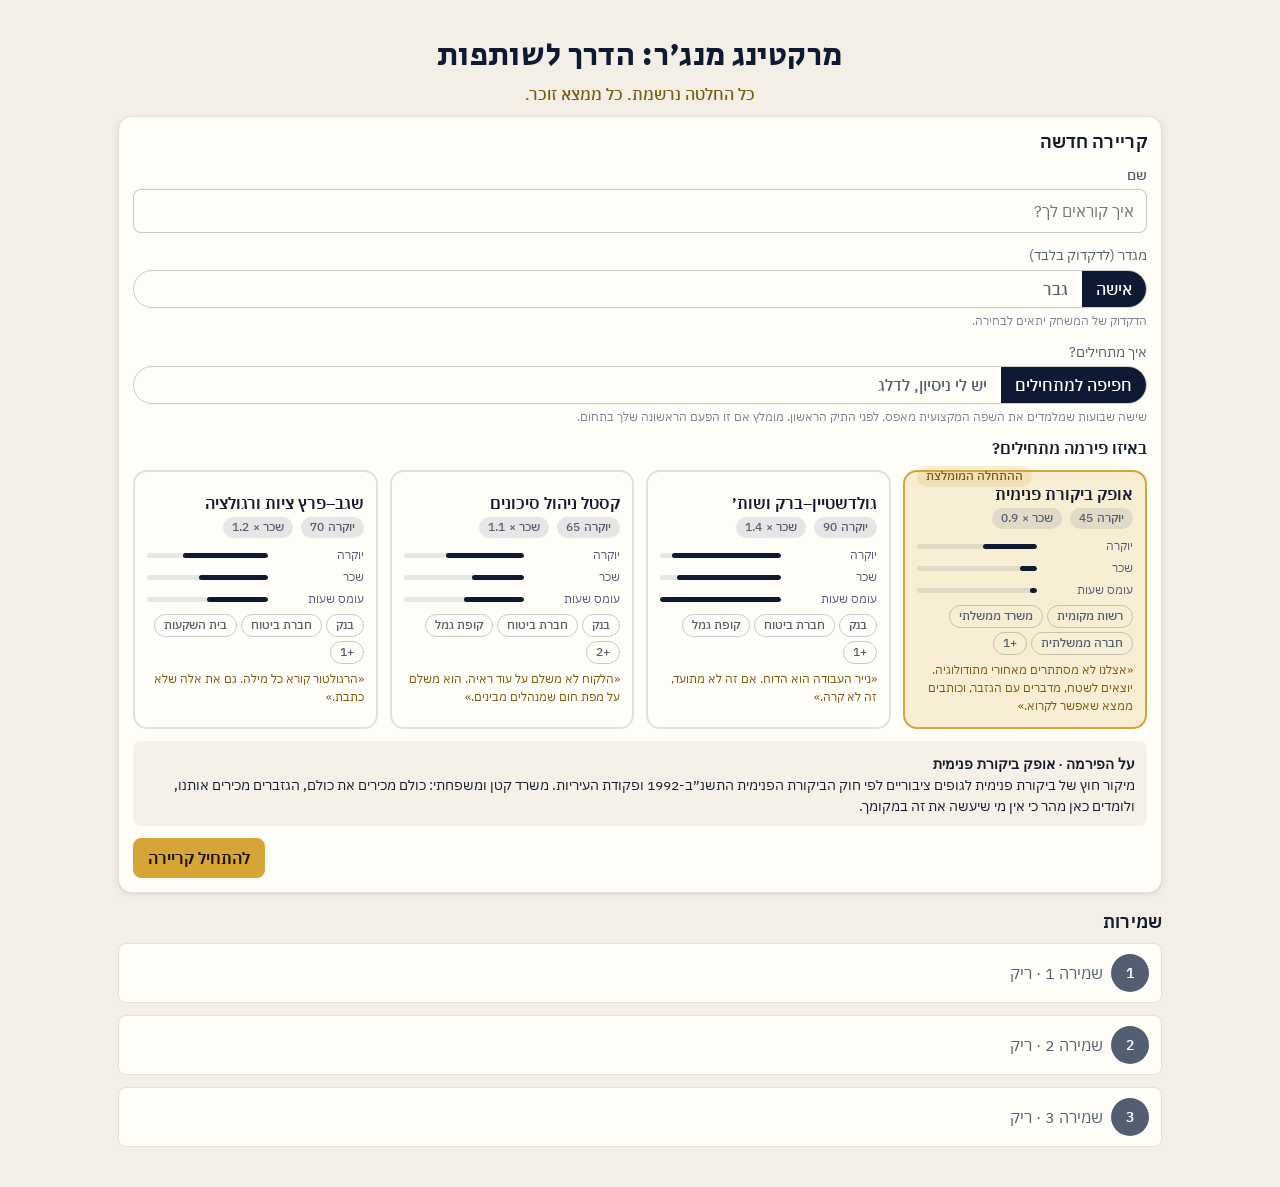
==== commit f7337b09: "Marketing Manager: onboarding for a junior with no background A new career starts with a six-week on" ====
--- a/marketing-manager/index.html
+++ b/marketing-manager/index.html
@@ -662,8 +662,38 @@
 .coach .grow { flex: 1 1 14em; min-inline-size: 0; }
 .coach .btn { flex: none; white-space: nowrap; align-self: flex-start; }
 
+/* ── onboarding ── */
+.concept-map { display: grid; grid-template-columns: repeat(auto-fill, minmax(170px, 1fr)); gap: 8px; }
+.concept { display: grid; gap: 4px; align-content: start; text-align: start; padding: 10px 12px; border: 1px solid var(--line); border-radius: var(--r-sm); background: var(--surface); color: var(--text); font: inherit; cursor: pointer; }
+.concept.done { border-color: rgba(33, 122, 75, .35); }
+.concept.open { border-color: var(--gold); box-shadow: var(--shadow-1); }
+.concept.locked { background: var(--surface-2); color: var(--faint); cursor: default; }
+.concept .pill { justify-self: start; }
+.dialog { display: grid; gap: 10px; }
+.dialog .line { display: flex; gap: 10px; align-items: flex-start; }
+.dialog .bubble { background: var(--surface-2); border-radius: var(--r-md); padding: 8px 12px; min-inline-size: 0; flex: 1; }
+.dialog .bubble b { display: block; color: var(--muted); margin-block-end: 2px; }
+.dialog .line.thought .bubble { background: var(--gold-soft); border-inline-start: 4px solid var(--gold); font-weight: 500; }
+.dialog .line.thought .bubble b { color: var(--gold-ink); }
+.analogy { background: var(--surface-2); border-radius: var(--r-md); padding: 14px 16px; display: grid; gap: 6px; }
+.analogy h3 { font-size: 1.1rem; }
+.classify { display: grid; gap: 10px; }
+.cl-item { border: 1px solid var(--line); border-radius: var(--r-sm); padding: 10px 12px; display: grid; gap: 8px; background: var(--surface); }
+.cl-item.ok { border-color: rgba(33, 122, 75, .45); }
+.cl-item.bad { border-color: rgba(180, 35, 24, .45); }
+.cl-item .seg { flex-wrap: wrap; }
+.why { display: block; font-size: .86rem; color: var(--muted); margin-block-start: 4px; }
+.option.ok { border-color: rgba(33, 122, 75, .55); background: var(--ok-soft); }
+.option.bad { border-color: rgba(180, 35, 24, .45); background: var(--danger-soft); }
+.option.dim { opacity: .6; }
+.uq { margin-block-end: 14px; }
+.uq-q { font-weight: 600; margin-block-end: 6px; }
+.u-score { font-family: var(--font-display); font-size: 1.6rem; color: var(--navy); }
+.ask-term { border-block-end: 1px solid var(--line); padding-block: 8px; }
+.term-chip { cursor: pointer; font: inherit; }
+
 </style>
-<script>window.MM_CONTENT = {"awards":[{"id":"analystOfYear","key":"award.analystOfYear","he":"{אנליסט|אנליסטית} השנה","shame":false,"criteria":"season-score-top","rule":"player wins when season score >= 70 and confidence >= 65 at week 48; otherwise the rival wins and the ceremony names them","desc":"ציון העונה הגבוה ביותר בכיתה, בתנאי שאמון הפירמה לא נשבר"},{"id":"bestMemo","key":"award.bestMemo","he":"הממו הכי טוב","shame":false,"criteria":"max-process-score","rule":"the full-room journal entry with the highest process score P this season (ties: the later one); requires at least one full room","desc":"ההחלטה שבה התהליך היה הכי נקי: מסגור, מידע, חלופה, פרה-מורטם וממו"},{"id":"escalation","key":"award.escalation","he":"ההסלמה של העונה","shame":false,"criteria":"right-escalation-max-impact","rule":"among entries with calibration 'right' and chosen escalation of 'inform' or 'escalate', the one with the largest abs(applied.confidence) + abs(applied.rep) + abs(applied.engQuality); requires at least one such entry","desc":"הסלמה שנעשתה בזמן הנכון, ובזכותה משהו לא נשבר"},{"id":"finding","key":"award.finding","he":"הממצא של העונה","shame":false,"criteria":"max-finding-impact","rule":"the finding on a closed engagement with the highest rating level; ties broken by the engagement's final quality; requires at least one finding this season","desc":"הממצא שעמד מול הלקוח ומול הרגולטור, ונשאר כתוב כמו שנכתב"},{"id":"wolf","key":"award.wolf","he":"זאב-זאב","shame":true,"criteria":"most-early-calibrations","rule":"awarded when at least 3 entries this season carry calibration 'early'; the ceremony shows the count","desc":"פרס הבושה: הסלמות מוקדמות מדי, כשעוד לא היה מה להסלים"}],"baseRates":[{"id":"attr-25-1-90","n":25,"dev":1,"conf":90,"upper":15,"source":"AICPA Audit Sampling, attribute evaluation table, 10% risk of overreliance","he":"בתעשייה, בדגימת תכונות של {n} פריטים עם חריגה אחת, הגבול העליון לשיעור החריגה באוכלוסייה הוא עד ~{upper}% ברמת ביטחון {conf}%. חריגה אחת היא שאלה, לא תשובה."},{"id":"attr-25-0-90","n":25,"dev":0,"conf":90,"upper":9,"source":"AICPA Audit Sampling, attribute evaluation table, 10% risk of overreliance","he":"בתעשייה, בדגימת תכונות של {n} פריטים ללא חריגות, הגבול העליון לשיעור החריגה באוכלוסייה הוא עדיין עד ~{upper}% ברמת ביטחון {conf}%. מדגם נקי אינו אוכלוסייה נקייה."},{"id":"attr-25-1-95","n":25,"dev":1,"conf":95,"upper":18,"source":"AICPA Audit Sampling, attribute evaluation table, 5% risk of overreliance","he":"בתעשייה, בדגימת תכונות של {n} פריטים עם חריגה אחת, הגבול העליון לשיעור החריגה באוכלוסייה הוא עד ~{upper}% ברמת ביטחון {conf}%. ביטחון גבוה יותר מאותו מדגם פירושו גבול עליון גבוה יותר."},{"id":"attr-25-2-90","n":25,"dev":2,"conf":90,"upper":20,"source":"Binomial upper bound (AICPA attribute evaluation table, 10% risk of overreliance)","he":"בתעשייה, בדגימת תכונות של {n} פריטים עם {dev} חריגות, הגבול העליון לשיעור החריגה באוכלוסייה הוא עד ~{upper}% ברמת ביטחון {conf}%. שתי חריגות ב-25 הן כבר אינדיקציה לכשל בבקרה."},{"id":"attr-15-0-90","n":15,"dev":0,"conf":90,"upper":14,"source":"Binomial upper bound","he":"בתעשייה, בדגימת תכונות של {n} פריטים ללא חריגות, הגבול העליון לשיעור החריגה באוכלוסייה הוא עד ~{upper}% ברמת ביטחון {conf}%. מדגם של 15 מתאים לבקרה רבעונית או חודשית, לא לבקרה יומית."},{"id":"attr-40-0-90","n":40,"dev":0,"conf":90,"upper":6,"source":"AICPA Audit Sampling, attribute evaluation table, 10% risk of overreliance","he":"בתעשייה, בדגימת תכונות של {n} פריטים ללא חריגות, הגבול העליון לשיעור החריגה באוכלוסייה הוא עד ~{upper}% ברמת ביטחון {conf}%. זה המדגם המקובל לבקרה שפועלת פעמים רבות ביום."},{"id":"attr-40-1-90","n":40,"dev":1,"conf":90,"upper":9,"source":"AICPA Audit Sampling, attribute evaluation table, 10% risk of overreliance","he":"בתעשייה, בדגימת תכונות של {n} פריטים עם חריגה אחת, הגבול העליון לשיעור החריגה באוכלוסייה הוא עד ~{upper}% ברמת ביטחון {conf}%. אם השיעור הנסבל הוא 5%, המדגם אינו תומך בהסתמכות."},{"id":"attr-60-0-95","n":60,"dev":0,"conf":95,"upper":5,"source":"AICPA Audit Sampling, attribute evaluation table, 5% risk of overreliance","he":"בתעשייה, בדגימת תכונות של {n} פריטים ללא חריגות, הגבול העליון לשיעור החריגה באוכלוסייה הוא עד ~{upper}% ברמת ביטחון {conf}%. כך נראה מדגם שתומך בשיעור נסבל של 5% בבקרת מפתח."}],"cast":[{"id":"naama","name":"נעמה שחר","gender":"f","role":"mentor","title":"שותפה, אופק ביקורת פנימית","firmId":"ofek","temper":"supportive","trust0":55,"memoryKeys":["naama.note_sent","naama.left","naama.followed","naama.sponsored","naama.disappointed"],"bio":"שותפה באופק ומי שגייסה אתכם. עשרים שנה בביקורת ציבורית, מאמינה שממצא טוב הוא ממצא שהגזבר מבין. שולחת פתק של שתי שורות אחרי כל החלטה חלשה — ובעונה השלישית עוברת לגולדשטיין–ברק ומשאירה אתכם בלי ספונסר.","lines":{"note":"«תהליך טוב, תוצאה רעה: זה קורה. תהליך רע, תוצאה טובה: זה מזל. {תבדוק|תבדקי} איזה מהשניים זה היה.»","quarter":"«אני לא מסתכלת על מה יצא. אני מסתכלת על מה ידעת לפני שהחלטת.»","leaving":"«אני עוברת לגולדשטיין–ברק. לא בגללך. אבל {תחשוב|תחשבי} מה זה אומר {עליך|עלייך} ועל מי שיגן {עליך|עלייך} בדיון הקידום.»"}},{"id":"uri","name":"אורי לב","gender":"m","role":"manager","title":"מנהל התקשרות, אופק ביקורת פנימית","firmId":"ofek","temper":"political","trust0":45,"memoryKeys":["uri.shortcut_taken","uri.shortcut_refused","uri.overruled","uri.backed_me","uri.missed_finding"],"bio":"מנהל ההתקשרות הראשון שלכם. מודד הכול בשעות חיוב: תיק שנסגר בזמן הוא תיק טוב. קיצורי הדרך שלו מעלים את אמון הפירמה עכשיו — ומזרעים «ממצא שהוחמץ» שיצוץ שתיים עד ארבע עונות אחר-כך, עם השם שלכם על הדוח.","lines":{"shortcut":"«{תקשיב|תקשיבי}, יש לנו תקציב של 60 שעות על התיק הזה ואנחנו ב-55. {תיקח|תקחי} מה שהלקוח הכין ונתקדם.»","quarter":"«שלוש ההחלטות הכי חלשות שלך ברבעון. לא כדי להעניש — כדי שלא נראה אותן שוב.»","praise":"«זה היה נקי. {תמשיך|תמשיכי} ככה ואני אדאג שידעו למעלה.»"}},{"id":"tom","name":"תום אלקיים","gender":"m","role":"rival","title":"אנליסט, אותה מחזור גיוס","firmId":"ofek","temper":"charming","trust0":40,"memoryKeys":["tom.promoted_first","tom.helped_me","tom.undercut_me","tom.ally_in_committee","tom.left_firm"],"bio":"גויס באותו שבוע כמוכם, מדבר בביטחון של מי שכבר מנהל. מקודם לפניכם בכל פעם שאמון הפירמה שלכם נמוך, ומדי פעם — בוועדה עוינת — בן הברית היחיד בחדר.","lines":{"gossip":"«{קח|קחי} את מה שנתנו לך, מי יבדוק? יש לך עוד שני תיקים.»","promoted":"«לא ידעתי שזה יהיה אני. ברצינות. {תגיד|תגידי} אם {אתה צריך|את צריכה} משהו.»","ally":"«רגע, אני הייתי בשטח איתם. הממצא מבוסס. אני חתום עליו גם.»"}},{"id":"dalia","name":"רו״ח דליה מזרחי","gender":"f","role":"acChair","title":"יושבת-ראש ועדת הביקורת, מגדלור גמל ופנסיה","clientId":"provident-migdalor","temper":"blunt","trust0":35,"memoryKeys":["dalia.downgraded","dalia.held_rating","dalia.quoted_me","dalia.cut_me_off","dalia.recommended_me"],"bio":"יושבת-ראש ועדת הביקורת של מגדלור, רואת חשבון שהייתה שותפה בפירמה גדולה ופרשה כדי לשבת בוועדות. קוראת כל דוח עד הנספח האחרון, שומרת את כולם, וזוכרת כל ממצא שהורדתם בדירוג — גם שלוש עונות אחורה.","lines":{"opening":"«יש לכם חמש-עשרה דקות. אני קראתי את הדוח. {תספר|תספרי} לי מה לא כתוב בו.»","remembers":"«בעונה שעברה זה היה ׳ליקוי משמעותי׳ ובדוח הסופי הפך ל׳ליקוי׳. מי ביקש, ולמה הסכמת?»","respect":"«זה הדוח הראשון מהפירמה שלכם שלא ניסה לרצות אף אחד. תמשיכו.»"}},{"id":"yossi","name":"יוסי ברקת","gender":"m","role":"treasurer","title":"גזבר, מועצה אזורית צפון","clientId":"muni-north","temper":"charming","trust0":35,"memoryKeys":["yossi.small_council","yossi.files_accepted","yossi.files_refused","yossi.sod_finding","yossi.offended"],"bio":"גזבר המועצה עשרים שנה, חבר ועדת המכרזים, חותם על הצ׳קים ומכיר כל ספק בשם פרטי. מקסים, מכניס אורחים, ומשוכנע באמת ובתמים ש«אנחנו מועצה קטנה» הוא טיעון מקצועי. מרכזי למסלול הציבורי כולו.","lines":{"small_council":"«אנחנו מועצה קטנה. מי יאשר במקומי? אין לי עוד עובד. {תכתוב|תכתבי} מה {שאתה רוצה|שאת רוצה}, אני אסביר לוועדה.»","files":"«הכנתי לכם תיקייה מסודרת, עשרים תיקי רכש, הכול עם אישורים. חבל לכם על הזמן בארכיון.»","thanks":"«הממצא שלכם נכון. לא נעים לי, אבל נכון. המנכ״ל אישר לי עובד.»"}},{"id":"anat","name":"ענת קרן","gender":"f","role":"compliance","title":"קצינת ציות ואחראית איסור הלבנת הון, בנק אלון","clientId":"bank-alon","temper":"political","trust0":35,"memoryKeys":["anat.sample_accepted","anat.sample_refused","anat.backed_my_finding","anat.critic","anat.best_client"],"bio":"קצינת הציות של בנק אלון, עורכת דין שעברה מהפיקוח על הבנקים לבנק. מכירה את הוראה 308 ואת צו איסור הלבנת הון טוב מכם. תהפוך ללקוחה הכי טובה שלכם — או למבקרת הכי קולנית, לפי מה תעשו עם המדגם שהיא הכינה.","lines":{"sample":"«הכנתי לכם 15 תיקי לקוח מעודכנים, הכול מסודר, תחסכו זמן.»","critic":"«שמעתי שאתם עושים דברים אחרת השנה. יופי. הפעם אני אהיה בחדר.»","ally":"«הדוח שלכם מהעונה שעברה עזר לי מול הפיקוח. {תבוא|תבואי} לפגישה הבאה עם בנק ישראל.»"}},{"id":"regulator","name":"הרפרנט","gender":"m","role":"regulator","title":"רפרנט בפיקוח על הבנקים או ברשות שוק ההון, לפי הלקוח","temper":"blunt","trust0":30,"memoryKeys":["regulator.kyc_missed_file","regulator.asked_who_wrote","regulator.cited_report","regulator.inspection_clean","regulator.inspection_findings"],"bio":"לעולם לא מוצג בשם, תמיד רשמי, תמיד מכותב. מופיע בביקורות ובמכתבים, קורא את הדוחות הישנים שלכם לפני שהוא נכנס לחדר, ושואל שאלות שהתשובות עליהן כבר ידועות לו.","lines":{"opening":"«קראתי את דוח הביקורת שלכם מהשנה שעברה. בעמוד 14 כתבתם שהמדגם היה מבוסס סיכון. על סמך מה נקבעה האוכלוסייה?»","letter":"«במסגרת ביקורת הפיקוח נמצא לקוח בסיכון גבוה שלא נכלל במדגם הביקורת הפנימית. נבקש את הסבר הפירמה בתוך 14 יום.»","clean":"«הפיקוח מציין לחיוב את איכות התיעוד של הביקורת הפנימית בנושא זה.»"}},{"id":"michal","name":"ד״ר מיכל אדרי","gender":"f","role":"clientIA","title":"מבקרת פנימית, חברת המסילות הלאומית","clientId":"govco-rail","temper":"supportive","trust0":35,"memoryKeys":["michal.plan_shared","michal.disclosed_self_review","michal.hid_self_review","michal.procedure_author","michal.recommended_me"],"bio":"המבקרת הפנימית של חברת המסילות, דוקטור למינהל ציבורי שעברה מהאקדמיה לביקורת. שומרת את כל הנהלים שהפירמה שלכם אי-פעם כתבה לחברה, ויודעת בדיוק מתי תוכנית הביקורת שלה כוללת אחד מהם. באמון של 60 ומעלה משתפת את תוכנית הביקורת שלה ומגלה לכם את הרגע הראשון של כל אירוע.","lines":{"plan":"«הנה תוכנית העבודה לרבעון. {תדע|תדעי} מה מגיע לפני שזה מגיע.»","self_review":"«הנוהל הזה — מי כתב אותו? כי הלוגו בכותרת התחתונה נראה לי מוכר.»","thanks":"«דיווחת על ניגוד העניינים לפני ששאלתי. זה מה שמבדיל ביקורת מייעוץ.»"}}],"clients":[{"id":"bank-alon","name":"בנק אלון","sector":"bank","regulator":["בנק ישראל — הפיקוח על הבנקים","הרשות לאיסור הלבנת הון ומימון טרור","רשות ניירות ערך"],"size":"בנק בינוני, כ-2,800 עובדים, 61 סניפים, תאגיד מדווח","isox":true,"culture":"בנק שעבר שני מנכ״לים בחמש שנים ומחלקת ציות שעדיין בונה את עצמה. ענת קרן, קצינת הציות, מכירה כל הוראה בעל-פה — ואת כל מי שניסה לעקוף אותה.","contacts":["alon-cfo","alon-ia","alon-it"],"cast":["anat"],"iaId":"alon-ia","processes":[{"id":"kyc","name":"הכר את הלקוח ועדכון פרטים"},{"id":"payments","name":"אישור תשלומים והעברות"},{"id":"aml-monitoring","name":"ניטור פעולות חריגות ודיווח לרשות"},{"id":"access","name":"ניהול הרשאות וגישה למערכות"},{"id":"privacy","name":"הגנת הפרטיות ומאגרי מידע"},{"id":"cyber","name":"ניהול סיכוני סייבר (הוראה 361)"}]},{"id":"bank-galil","name":"בנק הגליל","sector":"bank","regulator":["בנק ישראל — הפיקוח על הבנקים","הרשות לאיסור הלבנת הון ומימון טרור"],"size":"בנק קטן, כ-700 עובדים, 19 סניפים בצפון, תאגיד מדווח","isox":true,"culture":"בנק אזורי שמכיר את הלקוחות שלו בשם. הקרבה הזאת היא היתרון שלו בשוק — ובדיוק הבעיה שלו באיסור הלבנת הון.","contacts":["galil-compliance","galil-ia"],"cast":[],"iaId":"galil-ia","processes":[{"id":"kyc","name":"הכר את הלקוח ועדכון פרטים"},{"id":"payments","name":"אישור תשלומים והעברות"},{"id":"aml-monitoring","name":"ניטור פעולות חריגות ודיווח לרשות"},{"id":"access","name":"ניהול הרשאות וגישה למערכות"},{"id":"credit","name":"אישור אשראי ללקוחות פרטיים"}]},{"id":"carmel-insurance","name":"הכרמל חברה לביטוח בע״מ","sector":"insurer","regulator":["רשות שוק ההון, ביטוח וחיסכון","רשות ניירות ערך","הרשות להגנת הפרטיות"],"size":"חברת ביטוח בינונית, כ-1,900 עובדים, ביטוח כללי וחיים, תאגיד מדווח","isox":true,"culture":"חברה שמריצה שלוש מערכות ליבה מתקופות שונות, ומחלקת תביעות שמתגאה במהירות. סמנכ״ל הכספים אוהב גרפים ושונא הפתעות.","contacts":["carmel-cfo","carmel-dpo","carmel-ia"],"cast":[],"iaId":"carmel-ia","processes":[{"id":"kyc","name":"הכר את הלקוח ועדכון פרטים"},{"id":"claims","name":"אישור ותשלום תביעות"},{"id":"privacy","name":"הגנת הפרטיות ומאגרי מידע"},{"id":"access","name":"ניהול הרשאות וגישה למערכות"},{"id":"cyber","name":"ניהול סיכוני סייבר בגוף מוסדי"},{"id":"vendors","name":"ניהול ספקים ומיקור חוץ"}]},{"id":"provident-migdalor","name":"מגדלור גמל ופנסיה בע״מ","sector":"provident","regulator":["רשות שוק ההון, ביטוח וחיסכון","הרשות להגנת הפרטיות"],"size":"חברה מנהלת של קופות גמל וקרן פנסיה, כ-420 עובדים, כ-38 מיליארד ש״ח נכסים מנוהלים","isox":false,"culture":"גוף מוסדי שגדל מהר אחרי מיזוג, עם ועדת ביקורת שיושבת-הראש שלה, רו״ח דליה מזרחי, קוראת כל דוח עד הנספח האחרון.","contacts":["migdalor-ceo","migdalor-ia"],"cast":["dalia"],"iaId":"migdalor-ia","processes":[{"id":"access","name":"ניהול הרשאות וגישה למערכות"},{"id":"transfers","name":"ניוד והעברות בין קופות"},{"id":"investments","name":"ניהול השקעות ועמידה במגבלות"},{"id":"privacy","name":"הגנת הפרטיות ומאגרי מידע"},{"id":"vendors","name":"ניהול ספקים ומיקור חוץ"},{"id":"operations","name":"תפעול חשבונות עמיתים"}]},{"id":"invest-negev","name":"נגב קפיטל בית השקעות","sector":"invest","regulator":["רשות ניירות ערך","רשות שוק ההון, ביטוח וחיסכון","הרשות לאיסור הלבנת הון ומימון טרור"],"size":"בית השקעות בינוני, כ-260 עובדים, ניהול תיקים וקרנות נאמנות, תאגיד מדווח","isox":true,"culture":"בית השקעות צעיר ותחרותי שבו מנהלי התיקים הם הכוכבים, ומחלקת הציות היא שני אנשים וחצי. המנכ״ל רוצה לשמוע «בסדר» ולהמשיך לרוץ.","contacts":["negev-compliance","negev-ceo"],"cast":[],"iaId":null,"processes":[{"id":"kyc","name":"הכר את הלקוח ועדכון פרטים"},{"id":"investments","name":"ניהול תיקים ועמידה במגבלות"},{"id":"aml-monitoring","name":"ניטור פעולות חריגות ודיווח לרשות"},{"id":"access","name":"ניהול הרשאות וגישה למערכות"},{"id":"gifts","name":"מתנות, אירוח וניגודי עניינים"}]},{"id":"ministry-social","name":"משרד השירותים החברתיים","sector":"ministry","regulator":["מבקר המדינה","החשב הכללי במשרד האוצר","חוק הביקורת הפנימית התשנ״ב-1992"],"size":"משרד ממשלתי, כ-1,600 עובדים, תקציב תמיכות של כ-4 מיליארד ש״ח","isox":false,"culture":"משרד עם מאות עמותות נתמכות ושני אנשים באגף הבקרה. כולם רוצים נוהל מתנות — ואף אחד לא רוצה להיות הבעלים שלו.","contacts":["social-dg","social-ia"],"cast":[],"iaId":"social-ia","processes":[{"id":"grants","name":"תמיכות ותקצוב עמותות"},{"id":"gifts","name":"מתנות, אירוח וניגודי עניינים"},{"id":"procurement","name":"רכש והתקשרויות"},{"id":"privacy","name":"הגנת הפרטיות ומאגרי מידע"},{"id":"payroll","name":"שכר, נוכחות ומשאבי אנוש"}]},{"id":"ministry-infra","name":"משרד התשתיות הלאומיות","sector":"ministry","regulator":["מבקר המדינה","החשב הכללי במשרד האוצר","חוק הביקורת הפנימית התשנ״ב-1992"],"size":"משרד ממשלתי, כ-900 עובדים, מנהל פרויקטים הנדסיים בהיקף מיליארדים","isox":false,"culture":"משרד של מהנדסים: החלטות מתקבלות בשטח, הפרוטוקולים נכתבים אחר-כך. המנכ״לית החדשה הגיעה מהמגזר העסקי ורוצה «סדר».","contacts":["infra-dg","infra-legal"],"cast":[],"iaId":null,"processes":[{"id":"grants","name":"תמיכות ותקצוב רשויות"},{"id":"procurement","name":"רכש והתקשרויות"},{"id":"gifts","name":"מתנות, אירוח וניגודי עניינים"},{"id":"engineering","name":"פיקוח על פרויקטים הנדסיים"},{"id":"payroll","name":"שכר, נוכחות ומשאבי אנוש"}]},{"id":"muni-north","name":"מועצה אזורית צפון","sector":"muni","regulator":["משרד הפנים — האגף לביקורת ברשויות המקומיות","מבקר המדינה","פקודת העיריות סעיפים 170א–170ג"],"size":"מועצה אזורית קטנה, 14 יישובים, כ-19 אלף תושבים, כ-180 עובדים","isox":false,"culture":"מועצה שבה הגזבר, יוסי ברקת, הוא גם ועדת המכרזים וגם מי שחותם על הצ׳קים. «אנחנו מועצה קטנה» הוא משפט שתשמעו הרבה.","contacts":["north-ceo","north-auditor"],"cast":["yossi"],"iaId":"north-auditor","processes":[{"id":"procurement","name":"רכש, מכרזים והתקשרויות"},{"id":"gifts","name":"מתנות, אירוח וניגודי עניינים"},{"id":"collections","name":"גבייה וארנונה"},{"id":"payroll","name":"שכר, נוכחות ומשאבי אנוש"},{"id":"payments","name":"אישור תשלומים לספקים"}]},{"id":"muni-yam","name":"עיריית נווה ים","sector":"muni","regulator":["משרד הפנים — האגף לביקורת ברשויות המקומיות","מבקר המדינה","פקודת העיריות סעיפים 170א–170ג"],"size":"עירייה בינונית, כ-92 אלף תושבים, כ-1,400 עובדים, תאגיד מים עירוני","isox":false,"culture":"עירייה שגדלה מהר עם אגף גבייה שעבר מחשוב מלא בשנה שעברה. הגזברית חדשה ורוצה להוכיח שליטה; ראש העיר רוצה לפתוח עוד שכונה.","contacts":["yam-treasurer","yam-auditor","yam-it"],"cast":[],"iaId":"yam-auditor","processes":[{"id":"collections","name":"גבייה וארנונה"},{"id":"procurement","name":"רכש, מכרזים והתקשרויות"},{"id":"gifts","name":"מתנות, אירוח וניגודי עניינים"},{"id":"access","name":"ניהול הרשאות במערכות העירייה"},{"id":"payroll","name":"שכר, נוכחות ומשאבי אנוש"},{"id":"privacy","name":"הגנת הפרטיות ומאגרי מידע"}]},{"id":"govco-rail","name":"חברת המסילות הלאומית בע״מ","sector":"govco","regulator":["רשות החברות הממשלתיות","מבקר המדינה","חוק החברות הממשלתיות התשל״ה-1975"],"size":"חברה ממשלתית גדולה, כ-3,500 עובדים, תפעול ותחזוקת מסילות","isox":false,"culture":"חברה הנדסית ותיקה עם דירקטוריון שמתחלף כל שנתיים. ד״ר מיכל אדרי, המבקרת הפנימית, היא הזיכרון הארגוני — ומי שיודעת איפה הנוהל שלכם מהעונה שעברה נמצא.","contacts":["rail-vp-ops","rail-procurement"],"cast":["michal"],"iaId":"michal","processes":[{"id":"operations","name":"תפעול ובטיחות מסילתית"},{"id":"procurement","name":"רכש, מכרזים והתקשרויות"},{"id":"vendors","name":"ניהול ספקים וקבלני משנה"},{"id":"gifts","name":"מתנות, אירוח וניגודי עניינים"},{"id":"payroll","name":"שכר, נוכחות ומשאבי אנוש"},{"id":"access","name":"ניהול הרשאות וגישה למערכות"}]},{"id":"govco-energy","name":"חברת האנרגיה הלאומית בע״מ","sector":"govco","regulator":["רשות החברות הממשלתיות","מבקר המדינה","חוק החברות הממשלתיות התשל״ה-1975"],"size":"חברה ממשלתית בינונית, כ-1,100 עובדים, ייצור ואחסון אנרגיה","isox":false,"culture":"חברה שהוקמה לפני עשור ועדיין מתנהלת כמו סטארט-אפ ממשלתי: הרבה התלהבות, מעט נהלים, ומנהל רכש שמכיר את כל הספקים באופן אישי.","contacts":["energy-ceo","energy-ia","energy-procurement"],"cast":[],"iaId":"energy-ia","processes":[{"id":"procurement","name":"רכש, מכרזים והתקשרויות"},{"id":"vendors","name":"ניהול ספקים וקבלני משנה"},{"id":"gifts","name":"מתנות, אירוח וניגודי עניינים"},{"id":"operations","name":"תפעול ובטיחות מתקנים"},{"id":"cyber","name":"סייבר ותשתיות קריטיות"},{"id":"payroll","name":"שכר, נוכחות ומשאבי אנוש"}]},{"id":"statutory-industry","name":"המועצה הארצית לפיתוח תעשייתי","sector":"statutory","regulator":["מבקר המדינה","משרד הכלכלה (המשרד הממונה)","חוק הביקורת הפנימית התשנ״ב-1992"],"size":"תאגיד סטטוטורי, כ-140 עובדים, מחלק מענקים ומפעיל מרכזי הכשרה","isox":false,"culture":"תאגיד קטן שהוקם בחוק לפני ארבעים שנה, עם מועצה ציבורית שמתכנסת פעמיים בשנה ומנכ״ל שמחזיק את כל הידע בראש. הנהלים האחרונים עודכנו ב-2011.","contacts":["industry-ceo","industry-cfo"],"cast":[],"iaId":null,"processes":[{"id":"grants","name":"מענקים ותמיכות למפעלים"},{"id":"procurement","name":"רכש והתקשרויות"},{"id":"vendors","name":"ניהול ספקים ומיקור חוץ"},{"id":"gifts","name":"מתנות, אירוח וניגודי עניינים"},{"id":"payroll","name":"שכר, נוכחות ומשאבי אנוש"}]}],"deliverables":[{"id":"gate-t1-finding","title":"ממצא כתוב: רכש במועצה אזורית צפון","tier":1,"kind":"gate","practice":false,"passThreshold":65,"window":[44,47],"engType":["audit"],"intro":"ממצא אחד מתיק הרכש במועצה. לכל חלק בממצא — מצב, קריטריון, סיבה, השפעה, המלצה — {בחר|בחרי} את המשפט שעושה את העבודה של החלק הזה. משפט נכון במקום הלא נכון שווה חצי; משפט מעורפל שווה רבע; משפט שגוי — אפס.","parts":[{"id":"finding","kind":"slots","weight":100,"slots":[{"id":"condition","label":"מצב (מה נמצא)","choices":[{"t":"ב-9 מתוך 25 הזמנות רכש שנדגמו מהשנה האחרונה (36%), בסכום כולל של 412 אלף ש״ח, לא נמצאה הצעת מחיר שנייה ולא תועד נימוק לפטור; ב-4 מהן הגזבר היה גם יוזם ההזמנה וגם מאשר התשלום.","quality":3,"why":"עובדות, מספרים, גודל מדגם, סכום — ומה בדיוק נמצא בלי שיפוט. זה מצב."},{"t":"נוהל הרכש של המועצה ותקנות המועצות האזוריות (מכרזים) מחייבים שלוש הצעות מחיר להזמנה מעל 50 אלף ש״ח ואישור ועדת רכש.","quality":2,"why":"משפט נכון — אבל זה הקריטריון, לא המצב. בלבול בין החלקים עולה חצי מהנקודות."},{"t":"תהליך הרכש במועצה אינו מתנהל בצורה מסודרת ומקצועית.","quality":1,"why":"שיפוט ללא עובדה. אי-אפשר לבדוק את זה, להתווכח עליו או לתקן אותו."},{"t":"הגזבר נוהג לפעול בניגוד לנוהל כדי לקדם ספקים מקורבים.","quality":0,"why":"האשמה בכוונה, ללא ראיה. ממצא מתאר מה נמצא, לא למה מישהו עשה זאת."}]},{"id":"criteria","label":"קריטריון (מה צריך להיות)","choices":[{"t":"תקנות המועצות האזוריות (מכרזים) ונוהל הרכש של המועצה (סעיף 5) מחייבים לפחות שלוש הצעות מחיר להתקשרות מעל 50 אלף ש״ח או נימוק מתועד לפטור; חוזר מנכ״ל משרד הפנים דורש הפרדה בין יוזם ההזמנה למאשר התשלום.","quality":3,"why":"קריטריון ספציפי, עם מקור חיצוני (תקנות, חוזר) ופנימי (נוהל), שאפשר להצביע עליו."},{"t":"ב-9 מתוך 25 הזמנות לא נמצאה הצעת מחיר שנייה.","quality":2,"why":"זה המצב. משפט נכון בשורה הלא נכונה."},{"t":"מקובל שגופים ציבוריים מקפידים על כללי מינהל תקין.","quality":1,"why":"«מקובל» ו«מינהל תקין» אינם קריטריון שניתן לצטט. הגזבר ישאל: איפה זה כתוב?"},{"t":"הוראת ניהול בנקאי תקין 307 מחייבת ביקורת פנימית אפקטיבית.","quality":0,"why":"הוראה 307 חלה על תאגידים בנקאיים, לא על מועצה אזורית. קריטריון שגוי מערער את כל הממצא."}]},{"id":"cause","label":"סיבה (למה הפער קיים)","choices":[{"t":"בגזברות עובד אחד בלבד; נוהל הרכש לא מגדיר בקרה מפצה למקרה שהיוזם והמאשר הם אותו אדם; ותבנית ההזמנה במערכת אינה כוללת שדה חובה לנימוק פטור מהצעות.","quality":3,"why":"סיבות מבניות (כוח אדם, נוהל חסר, מערכת) שמהן נגזרת המלצה ישימה."},{"t":"כתוצאה מכך, התקשרויות עלולות להתבצע במחיר גבוה מהנדרש או עם ספק שלא נבחר באופן תחרותי.","quality":2,"why":"זאת ההשפעה. נכון, אבל בשורה הלא נכונה."},{"t":"חוסר מודעות של העובדים לנהלים.","quality":1,"why":"«חוסר מודעות» הוא סיבה גנרית שמובילה להמלצה גנרית («הדרכה»). שאלו למה אין מודעות — התשובה היא הסיבה האמיתית."},{"t":"אין סיבה; זאת פשוט רשלנות.","quality":0,"why":"«רשלנות» היא מסקנה משפטית, לא ניתוח. ממצא ללא סיבה מובנית לא ניתן לתיקון."}]},{"id":"effect","label":"השפעה (מה עלול לקרות)","choices":[{"t":"התקשרויות בהיקף של מאות אלפי ש״ח בשנה עלולות להתבצע במחיר שאינו תחרותי או עם ספק שנבחר ללא תחרות, ללא אפשרות לגלות זאת בדיעבד; ריכוז יוזמה ואישור באדם אחד מאפשר תשלום שגוי או לא מורשה בלי שיתגלה.","quality":3,"why":"השפעה במונחי סיכון לארגון — כסף, יכולת גילוי, חשיפה למעילה — עם קנה מידה."},{"t":"מומלץ להגדיר בנוהל בקרה מפצה.","quality":2,"why":"המלצה בשורת ההשפעה."},{"t":"הדבר אינו תקין.","quality":1,"why":"לא אומר למי זה מזיק ובכמה. ועדת הביקורת לא תדע כמה להתרגש."},{"t":"המועצה הפרה את החוק ועלולה לעמוד לדין פלילי.","quality":0,"why":"הקצנה משפטית ללא בסיס. הורסת את האמינות של שאר הממצא ומזמינה את היועמ״ש לדיון במקום את הגזבר לתיקון."}]},{"id":"recommendation","label":"המלצה (מי עושה מה, מתי)","choices":[{"t":"1. להוסיף לתבנית ההזמנה במערכת שדה חובה לנימוק פטור מהצעות מחיר (אחראי: מנהל מערכות מידע, עד סוף הרבעון). 2. לקבוע בנוהל בקרה מפצה: אישור מנכ״ל המועצה לכל תשלום מעל 20 אלף ש״ח שבו היוזם והמאשר זהים, וסקירה רבעונית של דוח ההזמנות ללא הצעות בידי מבקרת המועצה (אחראי: גזבר ומבקרת, מיידי).","quality":3,"why":"ישימה במועצה של 180 עובדים, מגדירה אחראי, סף, תדירות ומועד, ומטפלת בשתי הסיבות."},{"t":"ב-4 מההזמנות הגזבר היה גם היוזם וגם מאשר התשלום.","quality":2,"why":"זה חלק מהמצב."},{"t":"להקפיד על קיום הנוהל ולהגביר את המודעות.","quality":1,"why":"«להקפיד» אינו פעולה. לא יודעים מי עושה מה ומתי זה נגמר, ולכן גם לא יודעים אם זה תוקן."},{"t":"להקים אגף רכש עם שלושה עובדים ולמנות ועדת מכרזים חיצונית.","quality":0,"why":"לא ישים במועצה הזאת. המלצה שאי-אפשר לבצע תהפוך ל«ליקוי שלא תוקן» בדוח המעקב של משרד הפנים."}]}]}]},{"id":"gate-t2-risk-report","title":"דוח סקר סיכונים: גבייה וארנונה בעיריית נווה ים","tier":2,"kind":"gate","practice":false,"passThreshold":65,"window":[44,47],"engType":["risk-survey"],"scale":"riskBands","intro":"סקר הסיכונים של אגף הגבייה — התיק שהיה שלכם מההתחלה. ארבעה חלקים: דירוג שש חשיפות (סבירות × השפעה, מובנה ושיורי), סידור מפת החום, בחירת שלוש החשיפות לתקציר המנהלים, ומשפט הפתיחה של הדוח.","parts":[{"id":"ratings","kind":"ratings","weight":40,"prompt":"{דרג|דרגי} כל חשיפה: סבירות 1–5 והשפעה 1–5, פעם אחת לפני בקרות (מובנה) ופעם אחת אחרי הבקרות הקיימות (שיורי).","scale":{"min":1,"max":5},"dims":[{"id":"likelihood","label":"סבירות"},{"id":"impact","label":"השפעה"}],"layers":[{"id":"inherent","label":"מובנה"},{"id":"residual","label":"שיורי"}],"items":[{"id":"writeoff","text":"מחיקת חובות ארנונה: עובד אחד באגף יכול לבטל חוב במערכת ללא אישור נוסף; אין דוח חריגים על ביטולים.","evidence":"בשנה האחרונה בוטלו חובות בסך 2.3 מיליון ש״ח; 61% מהביטולים בידי משתמש אחד.","answer":{"inherent":{"likelihood":4,"impact":5},"residual":{"likelihood":3,"impact":5}},"why":"השפעה מקסימלית (כסף ציבורי, מעילה אפשרית, ממצא של מבקר המדינה); הבקרות הקיימות כמעט ואינן מורידות את הסבירות כי אין אישור שני ואין סקירה."},{"id":"access","text":"הרשאות במערכת הגבייה החדשה: שני משתמשים עם הרשאת מנהל מערכת, אחד מהם עזב לפני ארבעה חודשים; סקירת הרשאות לא בוצעה מאז העלייה לאוויר.","evidence":"מטריצת הרשאות מהמערכת; רשימת עובדים ממשאבי אנוש.","answer":{"inherent":{"likelihood":4,"impact":4},"residual":{"likelihood":3,"impact":4}},"why":"הרשאת-על פתוחה לעוזב היא פתח לשינוי נתוני חיוב וגבייה; בקרת הסרה קיימת על הנייר אבל לא פעלה, ולכן השיורי קרוב למובנה."},{"id":"privacy","text":"מידע אישי של כ-92 אלף תושבים (ת״ז, כתובות, הנחות על רקע רפואי וסוציאלי) נגיש לכל 38 עובדי האגף ללא הבחנה; אין ממונה הגנת פרטיות שמונה לפי תיקון 13.","evidence":"הרשאות צפייה במערכת; אין מסמך הגדרות מאגר מעודכן.","answer":{"inherent":{"likelihood":3,"impact":5},"residual":{"likelihood":2,"impact":5}},"why":"דליפה של מידע רגיש בהיקף כזה היא אירוע חמור עם עיצום וכותרת; יומני גישה קיימים ומנוטרים חלקית, מה שמוריד מעט את הסבירות אך לא את ההשפעה."},{"id":"discounts","text":"הנחות ארנונה: ועדת ההנחות מתכנסת, אבל ב-12 מתוך 30 תיקי הנחה שנדגמו חסר מסמך מאמת אחד לפחות.","evidence":"דגימת 30 תיקים; פרוטוקולים של הוועדה.","answer":{"inherent":{"likelihood":4,"impact":4},"residual":{"likelihood":2,"impact":4}},"why":"קיימת ועדה שמאשרת (בקרה אמיתית), ולכן הסבירות השיורית יורדת משמעותית; ההשפעה נשארת — הנחה לא מוצדקת היא ויתור על הכנסה ציבורית."},{"id":"cash","text":"קבלת מזומן בקופת העירייה: התאמה יומית בין הקופה למערכת מבוצעת, אך נחתמת בידי הקופאית עצמה.","evidence":"12 התאמות יומיות שנדגמו, כולן מבוצעות; חתימה אחת.","answer":{"inherent":{"likelihood":4,"impact":3},"residual":{"likelihood":2,"impact":3}},"why":"סכומי המזומן היומיים קטנים יחסית (השפעה 3); התאמה יומית קיימת ומורידה את הסבירות, אף שחתימה עצמית מחלישה אותה."},{"id":"migration","text":"הסבת נתונים למערכת הגבייה החדשה: חיובים שגויים כתוצאה מהסבת היסטוריית חובות.","evidence":"בדיקת קבלה מתועדת של ספק המערכת; התאמה מלאה של יתרות לפני ואחרי, שנסקרה בידי הגזברית.","answer":{"inherent":{"likelihood":5,"impact":4},"residual":{"likelihood":1,"impact":4}},"why":"הסבה היא סיכון מובנה גבוה מאוד, אבל כאן הבקרה הייתה מלאה ומתועדת — התאמת יתרות שנסקרה. זה הסיכון היחיד שבו השיורי נמוך באמת, וזה בדיוק מה שמפת חום אמורה להראות."}]},{"id":"heatmap","kind":"order","weight":25,"prompt":"{סדר|סדרי} את שש החשיפות במפת החום מהסיכון השיורי הגבוה ביותר לנמוך ביותר.","items":["writeoff","access","privacy","discounts","cash","migration"],"answer":["writeoff","access","privacy","discounts","cash","migration"],"why":"ציון שיורי = סבירות × השפעה: מחיקת חובות 15, הרשאות 12, פרטיות 10, הנחות 8, מזומן 6, הסבה 4. מפת חום מסודרת לפי השיורי, כי זה מה שנשאר אחרי הבקרות — המובנה מסביר למה הבקרות חשובות, השיורי אומר מה לעשות עכשיו."},{"id":"exec-summary","kind":"match","weight":20,"prompt":"תקציר המנהלים מכיל שלוש חשיפות. {בחר|בחרי} לכל חשיפה: בפנים או בחוץ, ולכל אחת שבפנים — למה.","n":3,"targets":[{"id":"in","label":"בתקציר"},{"id":"out","label":"בגוף הדוח"}],"items":[{"id":"writeoff","text":"מחיקת חובות ללא אישור שני","answer":"in","reasons":[{"t":"הסיכון השיורי הגבוה ביותר, עם חשיפה ישירה לכסף ציבורי ולמעילה","correct":true},{"t":"כי זה הממצא שהכי קל לתקן","correct":false},{"t":"כי הגזברית ביקשה","correct":false}]},{"id":"access","text":"הרשאות מנהל מערכת פתוחות, כולל לעוזב","answer":"in","reasons":[{"t":"סיכון שיורי גבוה שמשפיע על אמינות כל הנתונים באגף, כולל על שאר הממצאים","correct":true},{"t":"כי IT תמיד בתקציר","correct":false},{"t":"כי זה ממצא על אדם ספציפי","correct":false}]},{"id":"privacy","text":"מידע אישי של 92 אלף תושבים ללא הבחנת הרשאות וללא ממונה","answer":"in","reasons":[{"t":"השפעה מקסימלית, חובה חוקית חדשה (תיקון 13) שההנהלה צריכה להחליט עליה, ומשמעות ציבורית","correct":true},{"t":"כי פרטיות באופנה","correct":false},{"t":"כי זה הממצא הכי ארוך בדוח","correct":false}]},{"id":"discounts","text":"מסמכים חסרים בתיקי הנחות","answer":"out","reasons":[]},{"id":"cash","text":"התאמת קופה בחתימה עצמית","answer":"out","reasons":[]},{"id":"migration","text":"סיכון הסבת נתונים (מבוקר היטב)","answer":"out","reasons":[]}],"why":"תקציר מנהלים הוא שלוש החלטות שההנהלה צריכה לקבל, לא שלושת הממצאים הכי מעניינים. שלושת השיוריים הגבוהים, כל אחד עם סיבה שמנהל יכול לפעול לפיה. הסבת הנתונים נשארת בגוף הדוח כדוגמה לבקרה שעובדת — זה גם מסר."},{"id":"opening","kind":"slots","weight":15,"slots":[{"id":"opening-sentence","label":"משפט הפתיחה של תקציר המנהלים","choices":[{"t":"סקר הסיכונים באגף הגבייה זיהה שש חשיפות מרכזיות; שלוש מהן — מחיקת חובות ללא אישור שני, הרשאות-על פתוחות במערכת הגבייה והיעדר הסדרת הגנת הפרטיות לפי תיקון 13 — דורשות החלטת הנהלה ברבעון הקרוב, בעוד ששלוש האחרות מבוקרות באופן סביר.","quality":3,"why":"אומר מה נמצא, מה דורש החלטה ומתי, ומה בסדר — במשפט אחד שגזברית יכולה לקרוא למועצת העיר."},{"t":"מומלץ להוסיף אישור שני לכל ביטול חוב במערכת הגבייה.","quality":2,"why":"המלצה נכונה — אבל זה משפט מגוף הדוח, לא פתיחה של תקציר. הקורא עוד לא יודע מה הסקר מצא."},{"t":"אגף הגבייה הוא אגף חשוב בעירייה ומתמודד עם סיכונים שונים ומגוונים.","quality":1,"why":"נכון ולא אומר כלום. משפט שאפשר להדביק לכל דוח בכל עירייה."},{"t":"סקר הסיכונים העלה ליקויים חמורים המעידים על כשל ניהולי באגף הגבייה.","quality":0,"why":"שיפוט כולל שלא נתמך בדירוג (שלושה מתוך שישה בסדר), ומבטיח שהגזברית תילחם בדוח במקום לפעול לפיו."}]}]}]},{"id":"practice-finding","title":"תרגול: ממצא כתוב — הכר את הלקוח בבנק","tier":1,"kind":"practice","practice":true,"passThreshold":null,"engType":["compliance","audit"],"intro":"אותו מבנה של חמישה חלקים, על ממצא מביקורת ציות: עדכון פרטי לקוח לפי צו איסור הלבנת הון. בלי ציון — רק משוב.","parts":[{"id":"finding","kind":"slots","weight":100,"slots":[{"id":"condition","label":"מצב (מה נמצא)","choices":[{"t":"במדגם של 30 לקוחות (20 מסיווג סיכון גבוה, 10 אקראיים) מתוך אוכלוסייה של 2,140 לקוחות החייבים בעדכון פרטים, ב-3 לקוחות בסיכון גבוה לא בוצע עדכון במועד הנדרש, וב-2 מהם חסרה הצהרת נהנה מעודכנת.","quality":3,"why":"אוכלוסייה, שיטת מדגם, הרכב, ומה נמצא — בלי שיפוט. מי שקורא יודע בדיוק מה בדקתם."},{"t":"צו איסור הלבנת הון מחייב עדכון פרטי זיהוי של לקוח בסיכון גבוה לפחות אחת לשנה.","quality":2,"why":"הקריטריון, לא המצב."},{"t":"תהליך העדכון בבנק אינו מספק.","quality":1,"why":"מסקנה ללא נתון. איזה מדגם? כמה? מה חסר?"},{"t":"קצין הציות ניסה להסתיר תיקים בעייתיים על ידי בחירת מדגם נוח.","quality":0,"why":"ייחוס כוונה. גם אם המדגם שהוצע היה נוח, הממצא הוא על התהליך, לא על האדם."}]},{"id":"criteria","label":"קריטריון (מה צריך להיות)","choices":[{"t":"צו איסור הלבנת הון (חובות זיהוי, דיווח וניהול רישומים של תאגידים בנקאיים), סעיף עדכון פרטי זיהוי, והוראת ניהול בנקאי תקין 411 מחייבים עדכון תקופתי של פרטי לקוח והצהרת נהנה בתדירות הנגזרת מסיווג הסיכון; נוהל הבנק קובע אחת לשנה ללקוח בסיכון גבוה.","quality":3,"why":"המקור החיצוני המדויק (צו, הוראה 411) והפנימי (נוהל) — מה שהרפרנט יצפה לראות."},{"t":"ב-3 מתוך 20 לקוחות בסיכון גבוה לא בוצע עדכון במועד.","quality":2,"why":"זה המצב."},{"t":"הבנק נדרש לנהל את סיכוני הציות שלו באופן נאות.","quality":1,"why":"כללי מדי. לא מצביע על חובה ספציפית שהופרה."},{"t":"פקודת העיריות סעיף 170א מחייבת מינוי מבקר פנימי.","quality":0,"why":"מסגרת של רשות מקומית בממצא על בנק. קריטריון שגוי מבטל את הממצא."}]},{"id":"cause","label":"סיבה (למה הפער קיים)","choices":[{"t":"מערכת הליבה אינה מפיקה התראה אוטומטית על מועד עדכון שחלף ללקוח בסיכון גבוה; המעקב מתבצע ידנית בגיליון של מחלקת הציות, שלא עודכן אחרי הסבת סיווגי הסיכון ברבעון הראשון.","quality":3,"why":"סיבה מערכתית ותהליכית שאפשר לתקן — ושמסבירה למה דווקא לקוחות בסיכון גבוה נפלו."},{"t":"כתוצאה מכך, הבנק עלול לקיים קשר עסקי עם לקוח שפרטיו ונהניו אינם ידועים לו, בניגוד לצו.","quality":2,"why":"ההשפעה."},{"t":"עומס עבודה במחלקת הציות.","quality":1,"why":"עומס הוא תיאור של מצב, לא סיבה לפער ספציפי. למה דווקא לקוחות בסיכון גבוה?"},{"t":"אין סיבה מיוחדת; זה קורה בכל בנק.","quality":0,"why":"ייתכן שזה קורה בכל בנק — ועדיין יש סיבה, והבנק הזה צריך לתקן את שלו."}]},{"id":"effect","label":"השפעה (מה עלול לקרות)","choices":[{"t":"הבנק עלול לקיים פעילות עם לקוחות בסיכון גבוה שהנהנה בהם אינו ידוע ומעודכן, ובכך להיחשף לשימוש בחשבונותיו להלבנת הון, לממצא בביקורת הפיקוח על הבנקים ולעיצום כספי מכוח חוק איסור הלבנת הון.","quality":3,"why":"שלוש רמות של השפעה: הסיכון עצמו, הרגולטורי, הכספי. ועדת הביקורת מבינה מה על הכף."},{"t":"מומלץ להטמיע התראה אוטומטית במערכת הליבה.","quality":2,"why":"המלצה."},{"t":"הדבר מהווה ליקוי.","quality":1,"why":"לא אומר כלום על גודל הבעיה."},{"t":"הבנק מלבין הון.","quality":0,"why":"הממצא הוא על פער בבקרה, לא על עבירה. ניסוח כזה הוא גם לא מדויק וגם מסוכן."}]},{"id":"recommendation","label":"המלצה (מי עושה מה, מתי)","choices":[{"t":"1. להשלים עדכון פרטים והצהרת נהנה ל-3 הלקוחות שנמצאו ולבצע סריקה מלאה של 190 הלקוחות בסיכון גבוה (אחראי: קצין הציות, תוך 30 יום). 2. להגדיר במערכת הליבה התראה אוטומטית ודוח חודשי של מועדי עדכון שחלפו, לפי סיווג סיכון (אחראי: מנהל מערכות מידע, עד סוף הרבעון הבא). 3. לבטל את המעקב בגיליון הידני לאחר ההטמעה.","quality":3,"why":"טיפול במקרה הספציפי, סריקה של האוכלוסייה שבסיכון, תיקון שורש במערכת, ובעלים ומועד לכל אחד."},{"t":"ב-2 מהלקוחות חסרה הצהרת נהנה מעודכנת.","quality":2,"why":"חלק מהמצב."},{"t":"להגביר את הפיקוח והבקרה על תהליך העדכון.","quality":1,"why":"אין מי, אין מה, אין מתי. אי-אפשר לעקוב אחרי המלצה כזאת."},{"t":"ליידע את 3 הלקוחות שהם נמצאו בביקורת ולבקש מהם להסביר.","quality":0,"why":"יידוע לקוח על כך שפעילותו נבחנת עלול להיות עבירת גילוי לפי חוק איסור הלבנת הון. המלצה אסורה."}]}]}]},{"id":"practice-risk-report","title":"תרגול: דוח סקר סיכונים — תפעול בחברת המסילות הלאומית","tier":2,"kind":"practice","practice":true,"passThreshold":null,"engType":["risk-survey"],"scale":"riskBands","intro":"אותו בנאי של דוח סקר סיכונים, על סקר התפעול של חברת המסילות מהעונה הראשונה. בלי ציון — תרגול לקראת שער הדרגה השנייה.","parts":[{"id":"ratings","kind":"ratings","weight":40,"prompt":"{דרג|דרגי} כל חשיפה: סבירות 1–5 והשפעה 1–5, מובנה ושיורי.","scale":{"min":1,"max":5},"dims":[{"id":"likelihood","label":"סבירות"},{"id":"impact","label":"השפעה"}],"layers":[{"id":"inherent","label":"מובנה"},{"id":"residual","label":"שיורי"}],"items":[{"id":"single-vendor","text":"ריכוזיות ספק: קבלן תחזוקה אחד מבצע 70% מעבודות התחזוקה המסילתית; אין חלופה מאושרת ואין תוכנית המשכיות.","evidence":"ניתוח התקשרויות; ראיון עם סמנכ״ל התפעול.","answer":{"inherent":{"likelihood":4,"impact":5},"residual":{"likelihood":3,"impact":5}},"why":"קריסת הקבלן או סכסוך חוזי משביתים תחזוקה בטיחותית; הבקרה היחידה היא חוזה ארוך, שמורידה מעט את הסבירות ולא את ההשפעה."},{"id":"spares","text":"חלפים קריטיים: מלאי חלקי חילוף למערכות איתות לא מנוטר ברמת מינימום; שתי הזמנות דחופות בשנה האחרונה.","evidence":"דוח מלאי; הזמנות דחופות.","answer":{"inherent":{"likelihood":4,"impact":4},"residual":{"likelihood":3,"impact":4}},"why":"מחסור בחלף לאיתות הוא השבתת קו; ההזמנות הדחופות מראות שהבקרה (ניטור מינימום) לא קיימת בפועל."},{"id":"track-safety","text":"עבודות על המסילה ללא אישור בטיחות מתועד: ב-4 מתוך 20 פקודות עבודה שנדגמו חסר טופס אישור מנהל בטיחות.","evidence":"דגימת פקודות עבודה; נוהל בטיחות.","answer":{"inherent":{"likelihood":3,"impact":5},"residual":{"likelihood":2,"impact":5}},"why":"השפעה מקסימלית (חיי אדם), אבל קיימת מערכת בטיחות שכבתית (תדריכים, משמרת, בקר תנועה) שמורידה את הסבירות גם כשהטופס חסר."},{"id":"ot-cyber","text":"סייבר במערכות בקרה תפעוליות: רשת הבקרה אינה מופרדת לחלוטין מרשת המשרד; גישה מרחוק לספק ללא אימות דו-שלבי.","evidence":"סקירת ארכיטקטורה עם מנהל אבטחת מידע.","answer":{"inherent":{"likelihood":3,"impact":5},"residual":{"likelihood":2,"impact":4}},"why":"פגיעה במערכות בקרה היא בטיחותית ותפעולית; קיימים ניטור והקשחה חלקיים, ולכן השיורי יורד — אבל גישת ספק בלי אימות חזק היא פער ממשי."},{"id":"cmms-access","text":"הרשאות במערכת ניהול התחזוקה: 6 משתמשים יכולים לסגור פקודת עבודה שהם עצמם פתחו.","evidence":"מטריצת הרשאות.","answer":{"inherent":{"likelihood":3,"impact":3},"residual":{"likelihood":2,"impact":3}},"why":"פער הפרדת תפקידים בתיעוד תחזוקה; ההשפעה בינונית כי הביצוע הפיזי מאומת גם בשטח, וסקירה חודשית של פקודות סגורות קיימת."},{"id":"gca-reporting","text":"דיווח לרשות החברות הממשלתיות: שני דיווחים רבעוניים הוגשו באיחור של עד שבועיים.","evidence":"תכתובת עם הרשות.","answer":{"inherent":{"likelihood":3,"impact":2},"residual":{"likelihood":2,"impact":2}},"why":"אי-נעימות רגולטורית, לא סיכון תפעולי; קיים לוח דיווחים ובעלים. סיכון נמוך — וחשוב להראות שיש כאלה, אחרת המפה לא אמינה."}]},{"id":"heatmap","kind":"order","weight":25,"prompt":"{סדר|סדרי} את שש החשיפות מהסיכון השיורי הגבוה ביותר לנמוך ביותר.","items":["single-vendor","spares","track-safety","ot-cyber","cmms-access","gca-reporting"],"answer":["single-vendor","spares","track-safety","ot-cyber","cmms-access","gca-reporting"],"why":"שיורי: ריכוזיות ספק 15, חלפים 12, בטיחות 10, סייבר 8, הרשאות 6, דיווח 4. שימו לב שבטיחות — ההשפעה הגבוהה ביותר — אינה הראשונה, כי יש לה בקרות; זה מה שסמנכ״ל התפעול התכוון כשאמר «בטיחות היא תנאי»."},{"id":"exec-summary","kind":"match","weight":20,"prompt":"שלוש חשיפות לתקציר המנהלים — בפנים או בחוץ, ולמה.","n":3,"targets":[{"id":"in","label":"בתקציר"},{"id":"out","label":"בגוף הדוח"}],"items":[{"id":"single-vendor","text":"ריכוזיות קבלן תחזוקה ללא חלופה","answer":"in","reasons":[{"t":"הסיכון השיורי הגבוה ביותר, ודורש החלטת דירקטוריון על חוזה שני או תוכנית המשכיות","correct":true},{"t":"כי הקבלן לא נחמד","correct":false},{"t":"כי רכש תמיד בתקציר","correct":false}]},{"id":"spares","text":"חלפים קריטיים ללא ניטור מינימום","answer":"in","reasons":[{"t":"סיכון שיורי גבוה עם פתרון זול ומהיר — החלטה שההנהלה יכולה לקבל מחר","correct":true},{"t":"כי זה ממצא על מלאי וזה נשמע רציני","correct":false},{"t":"כי סמנכ״ל התפעול ביקש","correct":false}]},{"id":"track-safety","text":"עבודות מסילה ללא אישור בטיחות מתועד","answer":"in","reasons":[{"t":"ההשפעה הגבוהה ביותר (חיי אדם) ותחום שרשות החברות ומבקר המדינה שואלים עליו ראשון — גם כשהשיורי אינו הראשון","correct":true},{"t":"כי בטיחות היא נושא רגשי","correct":false},{"t":"כי מצאנו הכי הרבה חריגות שם","correct":false}]},{"id":"ot-cyber","text":"הפרדת רשתות וגישת ספק מרחוק","answer":"out","reasons":[]},{"id":"cmms-access","text":"סגירה עצמית של פקודות עבודה","answer":"out","reasons":[]},{"id":"gca-reporting","text":"איחור בדיווח לרשות החברות","answer":"out","reasons":[]}],"why":"שלושת הראשונים במפה — אבל גם שיקול של מה ההנהלה חייבת להחליט עליו. סייבר נשאר בגוף הדוח עם המלצה טכנית ברורה; דיווח לרשות הוא שורה בטבלה."},{"id":"opening","kind":"slots","weight":15,"slots":[{"id":"opening-sentence","label":"משפט הפתיחה של תקציר המנהלים","choices":[{"t":"סקר הסיכונים בתפעול זיהה שש חשיפות; שלוש מהן — תלות בקבלן תחזוקה יחיד, היעדר ניטור חלפים קריטיים ופערי תיעוד באישורי בטיחות לעבודות מסילה — מובאות להחלטת ההנהלה והדירקטוריון, והיתר מטופלות בהמלצות ברמת האגפים.","quality":3,"why":"מה נמצא, מה דורש החלטה ואצל מי, ומה לא — במשפט אחד."},{"t":"מומלץ להתקשר עם קבלן תחזוקה שני ולהכין תוכנית המשכיות.","quality":2,"why":"המלצה נכונה, אבל לא פתיחה."},{"t":"חברת המסילות היא חברה חשובה ומורכבת המתמודדת עם סיכונים רבים.","quality":1,"why":"אפשר למחוק את המשפט ולא יחסר דבר."},{"t":"הסקר מעלה תמונה מדאיגה של ניהול תפעולי כושל.","quality":0,"why":"לא נתמך בדירוג ומבטיח שסמנכ״ל התפעול יילחם בדוח במקום לקרוא אותו."}]}]}]},{"id":"practice-procedure","title":"תרגול: כתיבת נוהל — מתנות, אירוח וניגודי עניינים במשרד ממשלתי","tier":1,"kind":"practice","practice":true,"passThreshold":null,"engType":["policy-writing"],"scale":"docStatus","intro":"נוהל שבעל התהליך יוכל לפעול לפיו, בשישה חלקים: מטרה, תחולה, אחריות, שלבי התהליך, בקרות, מחזור עדכון ואישור. בכל חלק — המשפט שעושה את העבודה של החלק, לא המשפט שנשמע הכי רשמי.","parts":[{"id":"procedure","kind":"slots","weight":100,"slots":[{"id":"purpose","label":"מטרה","choices":[{"t":"להגדיר מתי עובד המשרד רשאי לקבל מתנה או אירוח מגורם חיצוני, מתי חובה לדווח ולהעביר לאוצר המדינה, ומי מכריע במקרה של ספק — כדי למנוע ניגוד עניינים ומראית עין של השפעה על החלטות המשרד.","quality":3,"why":"מטרה שאומרת מה הנוהל מסדיר ולמה, במשפט שעובד יכול להבין."},{"t":"הנוהל חל על כל עובדי המשרד, היועצים החיצוניים והמתמחים.","quality":2,"why":"זאת התחולה."},{"t":"לקדם תרבות ארגונית של יושרה ואתיקה.","quality":1,"why":"נשמע יפה ולא מגדיר כלום. נוהל עם מטרה כזאת לא אומר לאיש מה לעשות."},{"t":"לאסור על עובדים לקבל מתנות.","quality":0,"why":"לא נכון לפי הדין (חוק שירות המדינה (מתנות) מתיר מתנות סמליות), ומייצר נוהל שאיש לא יקיים."}]},{"id":"scope","label":"תחולה","choices":[{"t":"הנוהל חל על כל עובדי המשרד, לרבות עובדים בחוזה אישי, יועצים חיצוניים ומתמחים, בכל מתנה, אירוח, הטבה או הזמנה מגורם שיש לו או עשוי להיות לו עניין בהחלטות המשרד; הנוהל אינו חל על מתנות בין עובדים.","quality":3,"why":"מי, מה, וגם מה לא — כדי שאיש לא יצטרך לנחש."},{"t":"האחריות ליישום הנוהל מוטלת על היועץ המשפטי של המשרד.","quality":2,"why":"זאת האחריות."},{"t":"הנוהל חל על כל מי שהנוהל רלוונטי לגביו.","quality":1,"why":"מעגלי. תחולה שלא מגדירה גבול אינה תחולה."},{"t":"הנוהל חל על עובדי אגף הרכש בלבד.","quality":0,"why":"מצמצם את התחולה בדיוק למקום שבו ממצאי הביקורת הראו שהבעיה היא בכל המשרד — ובניגוד לחוק המתנות שחל על כל עובד מדינה."}]},{"id":"ownership","label":"אחריות (מי הבעלים)","choices":[{"t":"בעל הנוהל: הממונה על המשמעת במשרד. אחריות לדיווח: כל עובד. אחריות להכרעה בספק: ועדת מתנות (יועץ משפטי, חשב, נציג משאבי אנוש). אחריות לרישום ולדיווח שנתי: מנהל משאבי אנוש.","quality":3,"why":"בעלים אחד בשם תפקיד, ואחריות מפורשת לכל תחנה. «נוהל לכולם, בעלים לאף אחד» הוא הכישלון שהשורה הזאת מונעת."},{"t":"עובד שקיבל מתנה ידווח תוך 7 ימים בטופס המקוון.","quality":2,"why":"זה שלב בתהליך, לא הגדרת אחריות."},{"t":"כל עובד אחראי לפעול לפי הנוהל.","quality":1,"why":"נכון ולא מספיק: כשכולם אחראים, אף אחד לא מעדכן את הנוהל ואף אחד לא מכריע."},{"t":"הנוהל באחריות הביקורת הפנימית של המשרד.","quality":0,"why":"הביקורת הפנימית היא הקו השלישי — היא בודקת את הנוהל, לא מנהלת אותו. בעלות כזאת מבטלת את העצמאות שלה."}]},{"id":"steps","label":"שלבי התהליך","choices":[{"t":"1. עובד שהוצעה לו מתנה או אירוח מסרב, אלא אם המתנה סמלית לפי הסף שבנספח. 2. מתנה שהתקבלה או שלא ניתן היה לסרב לה מדווחת בטופס המקוון תוך 7 ימים. 3. מנהל משאבי אנוש רושם את הדיווח ומעביר לוועדת המתנות. 4. הוועדה מכריעה תוך 14 יום: השבה, העברה לאוצר המדינה או אישור. 5. ההכרעה נשלחת לעובד ונרשמת.","quality":3,"why":"שלבים ממוספרים עם פועל, אחראי ומועד. אפשר לשרטט מזה תרשים זרימה ואפשר לבדוק את זה בביקורת."},{"t":"מנהל משאבי אנוש יסקור אחת לרבעון את רישום המתנות ויעביר דוח חריגים לוועדה.","quality":2,"why":"בקרה, לא שלב בתהליך השוטף."},{"t":"העובד יפעל בהתאם להוראות הדין ולהנחיות הממונים.","quality":1,"why":"אין כאן תהליך — רק הפניה למקום אחר שבו אולי יש תהליך."},{"t":"העובד יפנה לממונה הישיר, שיחליט לפי שיקול דעתו.","quality":0,"why":"מעביר את ההכרעה למי שעשוי להיות בעצמו בניגוד עניינים, בלי רישום ובלי סף. בדיוק מה שהביקורת מצאה שקורה היום."}]},{"id":"controls","label":"בקרות","choices":[{"t":"א. רישום מרכזי של כל הדיווחים וההכרעות (מנהל משאבי אנוש). ב. סקירה רבעונית של הרישום והצלבה מול רשימת ספקים במכרזים פעילים (ועדת המתנות). ג. הצהרה שנתית של כל עובד על מתנות שהתקבלו (משאבי אנוש). ד. דיווח שנתי למנכ״ל על מספר הדיווחים, ההכרעות והחריגים.","quality":3,"why":"בקרות עם מבצע, תדירות וראיה — ואחת מהן (הצלבה מול מכרזים) מכוונת בדיוק לסיכון שבגללו כותבים את הנוהל."},{"t":"בעל הנוהל יעדכן אותו אחת לשנתיים או בעת שינוי בדין.","quality":2,"why":"זה מחזור העדכון."},{"t":"יש להקפיד על בקרה נאותה.","quality":1,"why":"בקרה שאין לה מבצע ותדירות קיימת רק על הנייר — וזה אחד מארבעת הממצאים הקלאסיים בביקורת נהלים."},{"t":"הביקורת הפנימית תבדוק כל דיווח מתנה לפני אישורו.","quality":0,"why":"הופך את הקו השלישי לחלק מהתהליך. אחר-כך מי יבקר את התהליך?"}]},{"id":"review-cycle","label":"מחזור עדכון ואישור","choices":[{"t":"הנוהל מאושר בידי מנכ״ל המשרד לאחר חוות דעת היועץ המשפטי; בעל הנוהל יסקור אותו אחת לשנתיים או בעת שינוי בחוק שירות המדינה (מתנות) או בהנחיות נציבות שירות המדינה, ויתעד את הסקירה גם כשלא נדרש שינוי; גרסה ותאריך תחילה מופיעים בכותרת.","quality":3,"why":"מי מאשר, מתי סוקרים, מה מפעיל סקירה, ומה הראיה שסקירה התקיימה. נוהל בלי זה מתיישן בשקט — כמו הנוהל מ-2011 של התאגיד."},{"t":"להגדיר מתי עובד רשאי לקבל מתנה ומתי חובה לדווח.","quality":2,"why":"המטרה, שוב."},{"t":"הנוהל יעודכן בעת הצורך.","quality":1,"why":"«בעת הצורך» פירושו לעולם. בלי מפעיל ובלי תדירות, הנוהל ייבדק רק אחרי אירוע."},{"t":"הנוהל מאושר בידי כותב הנוהל ותקף לצמיתות.","quality":0,"why":"אישור עצמי אינו אישור, ו«לצמיתות» סותר כל הגיון של ניהול מסמכים. נוהל כזה לא יעבור את היועץ המשפטי."}]}]}]}],"drills":[{"id":"drill-sampling","title":"דגימה: אוכלוסייה, שיטה, היקף","skills":[{"id":"testing","w":0.7},{"id":"evidence","w":0.3}],"tier":[1,2],"hours":4,"items":[{"q":"קצין הציות שלח לכם 15 תיקי לקוח «מעודכנים ומסודרים» לבדיקת הכר-את-הלקוח. מה הצעד הראשון?","options":[{"t":"לבקש את רשימת האוכלוסייה המלאה של הלקוחות החייבים בעדכון, ולבחור מתוכה בעצמי","quality":3},{"t":"לבדוק את 15 התיקים ולהוסיף 5 תיקים אקראיים מהמערכת כדי «לאזן»","quality":1},{"t":"לבדוק את 15 התיקים; אם הם תקינים, להסיק שהתהליך עובד","quality":0},{"t":"לבקש מקצין הציות 15 תיקים נוספים מלקוחות בסיכון גבוה","quality":2}],"why":"מדגם שהמבוקר בחר הוא מצגת, לא מדגם. לפי GIAS 2024 הראיה צריכה להיות מספיקה ומהימנה, ומהימנות מתחילה בכך שהמבקר שולט בבחירה. תחילה אוכלוסייה, אחר-כך סיווג סיכון, ורק אז פריטים."},{"q":"האוכלוסייה: 2,140 לקוחות, מהם 190 בסיכון גבוה. יש לכם זמן ל-30 תיקים. איזה הרכב?","options":[{"t":"30 תיקים אקראיים מכל האוכלוסייה, כי אקראיות היא אובייקטיביות","quality":1},{"t":"20 תיקים מהשכבה בסיכון גבוה + 10 אקראיים מהשאר, והיחס מתועד בנייר העבודה","quality":3},{"t":"30 תיקים מהסיכון הגבוה בלבד, כי שם הרגולטור מסתכל","quality":2},{"t":"15 מהסיכון הגבוה ו-15 מהתיקים שהלקוח כבר הכין, כדי לחסוך זמן","quality":0}],"why":"דגימה מבוססת סיכון מרכזת את המאמץ היכן שהחשיפה; מיעוט אקראי מהשאר שומר על יכולת לומר משהו על כלל האוכלוסייה. 9% מהאוכלוסייה מרכזים את רוב הסיכון — מדגם אקראי טהור צפוי לפספס אותם."},{"q":"בדגימת תכונות של 25 פריטים נמצאה חריגה אחת. מה המסקנה הנכונה?","options":[{"t":"שיעור החריגה באוכלוסייה הוא 4%, הבקרה אפקטיבית","quality":0},{"t":"הגבול העליון לשיעור החריגה הוא כ-15% ברמת ביטחון 90%; צריך להבין את החריגה ולהחליט על הרחבה","quality":3},{"t":"הבקרה נכשלה; חריגה אחת היא כישלון","quality":1},{"t":"להחליף את הפריט החורג בפריט אחר ולבדוק שוב","quality":0}],"why":"המדגם לא מודד את שיעור החריגה אלא תוחם אותו. לפי טבלאות דגימת תכונות (AICPA), 1 מתוך 25 נותן גבול עליון של כ-15% ב-90% ביטחון. חריגה אחת היא שאלה — מה גרם לה, האם היא שיטתית — לא תשובה. החלפת פריט חורג היא הטיה בוטה."},{"q":"{manager} {manager:מבקש|מבקשת} «להקטין את המדגם מ-40 ל-20 כי נגמר התקציב». מה נכון?","options":[{"t":"להקטין את המדגם ולתעד שהצמצום נובע ממגבלת שעות, עם הערכה של ההשפעה על רמת הביטחון","quality":3},{"t":"להקטין בשקט; 20 זה עדיין מדגם","quality":1},{"t":"לסרב; גודל המדגם לא נתון למשא ומתן","quality":1},{"t":"להקטין ל-20 אבל לתת ללקוח לבחור אילו 20 להוריד","quality":0}],"why":"גודל מדגם הוא טיעון, לא מספר קדוש. כשהזמן קצר מקטינים היקף ומתעדים את המחיר — לא מוותרים על עצמאות הבחירה. מדגם קטן ומתועד עדיף על מדגם גדול שהמבוקר קבע את הרכבו."},{"q":"אתם בודקים בקרת אישור תשלומים שפועלת יומית. איזו תדירות מצדיקה את המדגם הגדול ביותר, ולמה?","options":[{"t":"בקרה שנתית, כי היא חשובה יותר","quality":0},{"t":"בקרה יומית או רב-פעמית ביום: אוכלוסייה גדולה, ולכן מדגם של 25–40 פריטים בהתאם לסיכון","quality":3},{"t":"כל הבקרות מקבלות אותו מדגם של 25 כדי שיהיה אחיד","quality":1},{"t":"בקרה חודשית — 12 פריטים, כי בודקים את כולם","quality":2}],"why":"בבדיקת בקרות (ISOX) גודל המדגם נגזר מתדירות הפעלת הבקרה ומרמת הסיכון: שנתית 1, רבעונית 2, חודשית 2–5, שבועית 5–15, יומית 20–40. בקרה חודשית אכן נבדקת לרוב על 2–5 מהחודשים, לא על כולם."}]},{"id":"drill-finding-anatomy","title":"אנטומיה של ממצא: מצב · קריטריון · סיבה · השפעה · המלצה","skills":[{"id":"writing","w":0.7},{"id":"evidence","w":0.3}],"tier":[1,2],"hours":4,"items":[{"q":"איזה מהמשפטים הבאים הוא «מצב» (condition) תקין בממצא?","options":[{"t":"ב-7 מתוך 25 הזמנות רכש שנדגמו (28%) לא נמצא אישור מנהל האגף לפני ההתקשרות","quality":3},{"t":"תהליך הרכש במועצה לוקה בחסר ואינו עומד בסטנדרטים המקובלים","quality":0},{"t":"על פי נוהל הרכש של המועצה, כל הזמנה מעל 5,000 ש״ח טעונה אישור מנהל אגף","quality":1},{"t":"מומלץ להטמיע בקרה ממוחשבת שתמנע הזמנה ללא אישור","quality":1}],"why":"ה«מצב» הוא מה שנמצא בפועל: עובדות, מספרים, מקור. «לוקה בחסר» הוא שיפוט בלי עובדה. המשפט על הנוהל הוא הקריטריון, והמשפט על הבקרה הממוחשבת הוא ההמלצה — שניהם מרכיבים אחרים של אותו ממצא."},{"q":"מה ההבדל בין «סיבה» ל«השפעה» בממצא על העדר הפרדת תפקידים בגזברות?","options":[{"t":"סיבה: הגזבר גם מאשר וגם משלם. השפעה: הגזבר עלול לטעות","quality":1},{"t":"סיבה: תקן כוח אדם של עובד אחד בגזברות ואי-הגדרת בקרה מפצה. השפעה: תשלום שגוי או לא מורשה עלול להתבצע בלי שיתגלה","quality":3},{"t":"סיבה: הפרדת תפקידים לא קיימת. השפעה: הפרדת תפקידים לא קיימת","quality":0},{"t":"סיבה: חוסר במודעות. השפעה: אי-עמידה בחוזר מנכ״ל משרד הפנים","quality":1}],"why":"הסיבה מסבירה למה הפער קיים (מבנה, משאבים, נוהל חסר) — וממנה נגזרת המלצה ישימה. ההשפעה אומרת מה עלול לקרות בגלל הפער, במונחי סיכון, לא במונחי אי-ציות בלבד. «אי-עמידה בחוזר» היא הקריטריון, לא ההשפעה."},{"q":"איזו המלצה היא ישימה ונכונה לממצא על גזבר יחיד במועצה קטנה?","options":[{"t":"להקים יחידת בקרה תקציבית עם שני עובדים","quality":1},{"t":"לקבוע בקרה מפצה: אישור מנכ״ל המועצה לכל תשלום מעל סף שייקבע, וסקירה חודשית של דוח תשלומים בידי מבקרת המועצה","quality":3},{"t":"להקפיד על הפרדת תפקידים","quality":0},{"t":"לפנות למשרד הפנים לקבלת הנחיות","quality":1}],"why":"המלצה טובה אומרת מי עושה מה, באיזה סף ובאיזו תדירות — ומתאימה למשאבים הקיימים. כשאי-אפשר להפריד תפקידים, מגדירים בקרה מפצה. «להקפיד» אינו המלצה, ויחידה חדשה אינה ישימה במועצה של 180 עובדים."},{"q":"איזה «קריטריון» מתאים לממצא על מתנות שקיבלה מנהלת רכש בחברה ממשלתית מספק במהלך מכרז?","options":[{"t":"הוראת ניהול בנקאי תקין 308","quality":0},{"t":"חוזר רשות החברות הממשלתיות בנושא מתנות ואירוח ונוהל המתנות של החברה, סעיף 4","quality":3},{"t":"נורמות אתיות מקובלות","quality":1},{"t":"חוק הביקורת הפנימית התשנ״ב-1992","quality":1}],"why":"הקריטריון הוא ה«צריך להיות» הספציפי לגוף: בחברה ממשלתית — חוזרי רשות החברות ונוהל החברה עצמה. הוראה 308 חלה על בנקים; חוק הביקורת הפנימית מסדיר את הביקורת, לא את המתנות; «נורמות» אינן קריטריון שאפשר להצביע עליו."},{"q":"{contact} {contact:מבקש|מבקשת} להוריד את המילה «28%» מהממצא ולכתוב «במספר מקרים». מה נכון?","options":[{"t":"להסכים; הניסוח הרך עדיין נכון","quality":0},{"t":"להשאיר את המספר, לציין את גודל המדגם לידו, ולהוסיף את תגובת ההנהלה במלואה בסעיף נפרד","quality":3},{"t":"להחליף ל«ברוב המקרים» כפשרה","quality":0},{"t":"להשאיר את המספר ולהעלות את הדירוג כעונש על הלחץ","quality":1}],"why":"המצב נמדד; טשטוש המספר הוא הורדת דירוג בדלת האחורית. התשובה הנכונה היא דיוק (מספר + מדגם) ומתן מקום הוגן לתגובת ההנהלה. העלאת דירוג כתגובה ללחץ היא בדיוק אותה טעות בכיוון ההפוך."}]},{"id":"drill-design-vs-operating","title":"תכנון מול תפעול: איזו בקרה נכשלה ואיך","skills":[{"id":"controls","w":0.8},{"id":"testing","w":0.2}],"tier":[1,2],"hours":4,"items":[{"q":"הנוהל דורש אישור של שני מורשי חתימה לכל העברה מעל 100 אלף ש״ח. במערכת, מורשה אחד יכול לאשר לבד. איזה סוג ליקוי?","options":[{"t":"ליקוי תפעול: המורשים לא הקפידו","quality":0},{"t":"ליקוי תכנון: הבקרה כפי שמיושמת במערכת לא יכולה להשיג את מטרתה גם אם כולם יפעלו לפיה","quality":3},{"t":"אין ליקוי: הנוהל תקין","quality":0},{"t":"ליקוי תיעוד: הנוהל לא מתאר את המערכת","quality":1}],"why":"ליקוי תכנון (design) קיים כשהבקרה, גם אם תופעל כפי שנבנתה, לא מונעת או מגלה את הטעות. כאן המערכת לא אוכפת את החתימה השנייה — הבקרה בנויה לא נכון, ולא משנה כמה המורשים מקפידים."},{"q":"הבקרה מתוכננת היטב: התאמת בנק חודשית נחתמת בידי חשבת. בבדיקה: 3 מתוך 12 ההתאמות נחתמו באיחור של חודשיים. איזה סוג ליקוי?","options":[{"t":"ליקוי תכנון","quality":0},{"t":"ליקוי תפעול: הבקרה בנויה נכון אבל לא פועלת בעקביות או במועד","quality":3},{"t":"אין ליקוי: 9 מתוך 12 בסדר","quality":0},{"t":"ליקוי תפעול, אבל רק אם נמצאה טעות בהתאמה","quality":1}],"why":"ליקוי תפעול (operating) הוא כשל בביצוע: הבקרה נכונה, האנשים לא הפעילו אותה כנדרש. אפקטיביות בקרה נמדדת בעקביות ובמועד, לא רק בשאלה אם קרתה טעות — התאמה שנחתמת אחרי חודשיים לא הייתה מגלה טעות בזמן."},{"q":"מה בודקים ב«מעבר» (walkthrough) של בקרה לפני בדיקת האפקטיביות התפעולית?","options":[{"t":"דוגמים 25 פריטים ובודקים שהבקרה בוצעה","quality":0},{"t":"עוקבים אחרי עסקה אחת מתחילתה ועד סופה, מאמתים שהבקרה קיימת, מי מבצע, איזו ראיה נשארת, ומה קורה כשהיא נכשלת","quality":3},{"t":"קוראים את הנוהל ומסמנים אם הוא מעודכן","quality":1},{"t":"מראיינים את מנהל האגף ושואלים אם הבקרה עובדת","quality":1}],"why":"המעבר מאמת את תכנון הבקרה ואת קיומה בפועל על עסקה אחת, ומזהה את הראיה שתידגם אחר-כך. בלי מעבר, בדיקת 25 פריטים עלולה לבדוק את הבקרה הלא נכונה. ראיון לבדו אינו ראיה לקיום הבקרה."},{"q":"איזו מהבקרות הבאות היא בקרה מונעת (preventive) ולא מגלה (detective)?","options":[{"t":"סקירה חודשית של דוח חריגים בהרשאות","quality":0},{"t":"חסימה במערכת של יצירת ספק חדש ללא אישור מנהל רכש","quality":3},{"t":"ספירת מלאי רבעונית","quality":0},{"t":"התאמת בנק חודשית","quality":0}],"why":"בקרה מונעת עוצרת את הפעולה לפני שהיא קורית (חסימה במערכת, אישור מוקדם). בקרה מגלה מזהה אחרי המעשה (סקירה, ספירה, התאמה). סביבת בקרה טובה משלבת את שתיהן, אבל ממצא על בקרה מגלה בלבד בתהליך בסיכון גבוה הוא ממצא תכנון."},{"q":"בקרה ממוחשבת בודקת שסכום החשבונית תואם להזמנה. הבדיקה שלכם מצאה שהבקרה פועלת, אבל הרשאת «עקיפה» פתוחה ל-14 משתמשים. מה המסקנה?","options":[{"t":"הבקרה אפקטיבית; העקיפה היא נושא של IT","quality":0},{"t":"ליקוי תכנון בבקרה: בקרה שאפשר לעקוף בלי אישור ובלי תיעוד אינה בקרה; יש לצמצם את ההרשאה ולתעד כל עקיפה","quality":3},{"t":"ליקוי תפעול: 14 זה יותר מדי","quality":1},{"t":"לבדוק אם מישהו עקף בפועל; אם לא — אין ממצא","quality":1}],"why":"אפקטיביות בקרה אוטומטית תלויה בבקרות הכלליות סביבה (הרשאות, שינויים). עקיפה פתוחה ללא בקרה היא פגם בתכנון, גם אם איש לא עקף השנה — כי המבחן הוא «האם הבקרה יכולה להיכשל», לא «האם היא נכשלה»."}]},{"id":"drill-sod-access","title":"הפרדת תפקידים והרשאות","skills":[{"id":"controls","w":0.6},{"id":"risk","w":0.4}],"tier":[1,2],"hours":4,"items":[{"q":"איזה צירוף תפקידים הוא הפרת הפרדת תפקידים הקלאסית במחזור הרכש?","options":[{"t":"מי שמקליט ספק חדש במערכת הוא גם מי שמאשר את התשלום לו","quality":3},{"t":"מי שמקבל סחורה הוא גם מי שסופר מלאי","quality":1},{"t":"מי שמכין את התקציב הוא גם מי שמדווח עליו למועצה","quality":1},{"t":"מי שחותם על החוזה הוא גם מי שמנהל את הקשר עם הספק","quality":0}],"why":"הפרדת תפקידים מפרידה בין אישור, רישום, משמורת על נכסים והתאמה. יצירת ספק + אישור תשלום באותן ידיים מאפשרת ספק פיקטיבי מתחילתו ועד תשלומו בלי שאיש אחר רואה. זה הצירוף שמופיע ברוב מקרי המעילה בשלטון המקומי."},{"q":"במועצה קטנה אין מספיק עובדים להפרדה מלאה. מה הבקרה המפצה הנכונה?","options":[{"t":"לוותר על ההפרדה ולתעד שזה בגלל גודל הארגון","quality":0},{"t":"סקירה תקופתית, בידי גורם בלתי תלוי (מנכ״ל או מבקרת), של דוח כל הספקים החדשים והתשלומים הראשונים להם, עם חתימה ותאריך","quality":3},{"t":"לבקש מהגזבר להצהיר בכתב שהוא לא ניצל את הגישה","quality":0},{"t":"להעביר את יצירת הספקים לחברה חיצונית","quality":1}],"why":"בקרה מפצה היא בקרה מגלה בידי מישהו שאינו חלק מהתהליך, בתדירות שמתאימה לסיכון, עם ראיה שהיא בוצעה. הצהרה אינה בקרה; תיעוד של ההעדר אינו בקרה; מיקור חוץ מעביר את הבעיה בלי לפתור את השאלה מי סוקר."},{"q":"סקירת הרשאות ב{client}: 2 משתמשים עם הרשאת מנהל-מערכת מלאה, אחד מהם עזב לפני 4 חודשים. איזה ממצא ובאיזה דירוג (סולם תכנון מול תפעול)?","options":[{"t":"הערה: צריך לסגור את המשתמש","quality":0},{"t":"ליקוי תפעול: תהליך הסרת הרשאות לעוזבים קיים אבל לא פעל; ובנוסף לבדוק אם המשתמש היה פעיל מאז העזיבה","quality":3},{"t":"ליקוי תכנון: אסור ששני אנשים יהיו מנהלי מערכת","quality":1},{"t":"ממצא על משאבי אנוש שלא דיווחו על העזיבה","quality":1}],"why":"אם קיים נוהל הסרה והוא לא בוצע — זה ליקוי תפעול, והשאלה הראשונה היא האם הייתה פעילות בחשבון מאז העזיבה (זה משנה את ההשפעה). שני מנהלי מערכת אינם ליקוי בפני עצמו; גיבוי הוא סיבה לגיטימית כשההרשאה מנוטרת."},{"q":"מנהל מערכות המידע אומר: «עשיתי הפרדת הרשאות, כל אחד רואה רק את המסך שלו». מה הראיה שתבקשו?","options":[{"t":"את דבריו, מתועדים בפרוטוקול הראיון","quality":0},{"t":"מטריצת הרשאות מהמערכת (לא ממסמך וורד), הצלבה מול רשימת העובדים ותפקידיהם, ובדיקה ישירה של 5 משתמשים","quality":3},{"t":"את נוהל ההרשאות החתום","quality":1},{"t":"צילום מסך של משתמש אחד","quality":1}],"why":"ראיה מהמערכת עדיפה על ראיה מהאדם; ראיה שהמבקר הפיק בעצמו עדיפה על ראיה שהמבוקר הכין. נוהל מוכיח תכנון, לא תפעול; צילום מסך אחד מוכיח משתמש אחד. היררכיית הראיות היא לב ה-GIAS."},{"q":"בבדיקת ניהול שינויים נמצא שמפתח התוכנה גם מעביר את הקוד לסביבת הייצור. מה הסיכון המרכזי?","options":[{"t":"המפתח יעבוד שעות נוספות","quality":0},{"t":"שינוי לא מאושר או לא נבדק יגיע לייצור, ובקרות אוטומטיות (כמו בדיקת סכום חשבונית) ישתנו בלי שאיש ידע","quality":3},{"t":"אין סיכון אם המפתח אמין","quality":0},{"t":"סיכון לאיכות הקוד","quality":1}],"why":"ניהול שינויים הוא בקרה כללית שעליה נשענות כל הבקרות האוטומטיות. אם מי שכותב גם מעלה לייצור, אין לכם ביטחון שהבקרה שבדקתם במרץ היא זו שפועלת בדצמבר. «אמינות» אינה בקרה — זו ההנחה שהבקרות קיימות כדי לא להסתמך עליה."}]},{"id":"drill-aml-red-flags","title":"איסור הלבנת הון: דגלים אדומים ואיסור גילוי","skills":[{"id":"reg","w":0.7},{"id":"evidence","w":0.3}],"tier":[1,2],"hours":4,"items":[{"q":"לקוח פרטי הפקיד 11 הפקדות במזומן של 49 אלף ש״ח כל אחת בשלושה שבועות, בסניפים שונים. מה זה?","options":[{"t":"פעילות רגילה; אף הפקדה לא חצתה את סף הדיווח","quality":0},{"t":"דפוס של פיצול (structuring) שנועד להימנע מדיווח — פעולה שעל התאגיד לבחון ולדווח עליה כפעולה בלתי רגילה","quality":3},{"t":"להתקשר ללקוח ולשאול למה הוא מפצל","quality":0},{"t":"לבקש מהסניף להפסיק לקבל ממנו מזומן","quality":1}],"why":"פיצול סכומים מתחת לסף הוא הדגל האדום הקלאסי לפי צו איסור הלבנת הון; הדיווח על פעולה בלתי רגילה אינו תלוי בסף. לשאול את הלקוח הוא «גילוי» (tipping off) — עבירה בפני עצמה. חסימה חד-צדדית בלי תיעוד ודיווח רק מעבירה אותו לבנק אחר."},{"q":"קצין הציות מבקש שתכתבו בממצא: «מומלץ ליידע את הלקוח כי פעילותו נבחנת». מה נכון?","options":[{"t":"לכתוב; שקיפות ללקוח היא ערך","quality":0},{"t":"לסרב ולהסביר שיידוע הלקוח על בדיקה או דיווח הוא איסור גילוי לפי חוק איסור הלבנת הון, ולתעד את הבקשה","quality":3},{"t":"לכתוב בניסוח רך: «לשקול יידוע»","quality":0},{"t":"לכתוב אבל לא לכלול בדוח הסופי","quality":1}],"why":"סעיף איסור הגילוי בחוק איסור הלבנת הון אוסר ליידע את מי שהפעולה שלו נבדקת או דווחה. המלצה כזאת בדוח ביקורת היא המלצה לבצע עבירה. ניסוח רך לא משנה את המהות, ובקשה כזאת מקצין ציות היא עצמה ממצא."},{"q":"איזה מהבאים הוא דגל אדום לפי צו איסור הלבנת הון בבדיקת «הכר את הלקוח»?","options":[{"t":"לקוח שמבקר בסניף פעם בחודש","quality":0},{"t":"חברה שהצהרת הנהנה שלה מצביעה על אדם שאין לו קשר נראה לעין לפעילות, ופעילות החשבון אינה תואמת את המטרה שהוצהרה בפתיחה","quality":3},{"t":"לקוח שמנהל שלושה חשבונות באותו בנק","quality":1},{"t":"לקוח שסירב לקבל כרטיס אשראי","quality":0}],"why":"ליבת הכר-את-הלקוח היא התאמה: בין הנהנה המוצהר לפעילות, בין מטרת החשבון המוצהרת למה שקורה בו. הפער הזה — לא כמות החשבונות ולא תדירות הביקורים — הוא מה שהוראה 411 והצו מצפים שהתאגיד יזהה."},{"q":"במערכת הניטור יש 1,400 התראות פתוחות מגיל 90 יום ומעלה. מה הממצא?","options":[{"t":"המערכת מייצרת יותר מדי התראות; מומלץ להעלות את הסף","quality":0},{"t":"צבר התראות לא מטופלות שמשמעותו שדיווחים על פעולות בלתי רגילות עלולים להישלח באיחור או לא להישלח; לבחון כוח אדם, כיול המערכת ותיעוד ההחלטות על סגירת התראות","quality":3},{"t":"ממצא על IT: המערכת איטית","quality":0},{"t":"לבקש מקצין הציות לסגור את הישנות כדי לנקות","quality":0}],"why":"צבר התראות הוא ממצא על אפקטיביות הניטור ועל חובת הדיווח במועד, לא על המערכת. העלאת סף או סגירה גורפת הן קיצורי דרך שהרגולטור יראה בביקורת הבאה. השאלה הנכונה: איך סוגרים התראה, מי מתעד למה, וכמה זמן זה לוקח."},{"q":"בחברה ממשלתית (לא תאגיד פיננסי) ספק מציע לכם, המבקרים, כרטיסים למשחק כדורגל. באיזו משבצת זה נופל?","options":[{"t":"איסור הלבנת הון — לדווח לרשות","quality":0},{"t":"ניגוד עניינים ועצמאות המבקר: לסרב, לדווח ל{manager:מנהל|מנהלת} ההתקשרות ולתעד; ובמקביל ממצא על נוהל המתנות של החברה אם הצעות כאלה מגיעות גם לעובדיה","quality":3},{"t":"לקבל אם זה מתחת ל-300 ש״ח","quality":0},{"t":"לסרב בשקט ולהמשיך","quality":1}],"why":"לא כל אירוע כספי הוא הלבנת הון. מתנה ממבוקר למבקר היא שאלה של אובייקטיביות (GIAS 2024, 1100) וניגוד עניינים — ולפי חוזרי רשות החברות גם של נוהל המתנות של החברה. סף כספי אינו פוטר כשהנותן הוא צד שבודקים אותו."}]},{"id":"drill-privacy-incident","title":"אירוע אבטחת מידע: תיקון 13 ומה עושים ב-72 השעות הראשונות","skills":[{"id":"reg","w":0.6},{"id":"client","w":0.4}],"tier":[1,2],"hours":4,"items":[{"q":"עובדת בחברת ביטוח שלחה קובץ אקסל עם 3,200 תביעות (שם, ת״ז, אבחנה רפואית) לכתובת מייל שגויה של סוכן. מה הסיווג?","options":[{"t":"טעות אנוש; לבקש מהסוכן למחוק","quality":1},{"t":"אירוע אבטחה חמור לפי תקנות הגנת הפרטיות (אבטחת מידע): מידע רגיש בהיקף גדול שהגיע לגורם לא מורשה — מחייב דיווח לרשות להגנת הפרטיות ותיעוד","quality":3},{"t":"אירוע רק אם הסוכן פתח את הקובץ","quality":0},{"t":"אירוע סייבר; להעביר למנהל אבטחת מידע ולסיים","quality":1}],"why":"מידע רפואי הוא «מידע בעל רגישות מיוחדת»; 3,200 רשומות הן היקף משמעותי; יציאה לגורם לא מורשה היא שימוש במידע ללא הרשאה. לפי התקנות ותיקון 13 זה אירוע חמור שמדווח לרשות, ללא תלות בשאלה אם הקובץ נפתח. מחיקה אצל הסוכן היא צעד הכלה, לא סוף הטיפול."},{"q":"מה סדר הפעולות הנכון בשעות הראשונות?","options":[{"t":"דיווח לרשות קודם כול, לפני שמבינים מה קרה","quality":1},{"t":"הכלה (ביטול גישה, בקשת מחיקה מתועדת), תיעוד העובדות (מה, מתי, למי, כמה), הערכת חומרה עם הממונה על הגנת הפרטיות, ואז דיווח לרשות ולנושאי המידע לפי הצורך","quality":3},{"t":"לחכות שבוע לראות אם מישהו מתלונן","quality":0},{"t":"לשלוח מייל לכל המבוטחים מיד","quality":1}],"why":"הכלה ותיעוד קודמים כי הם הפיכים וזולים; הדיווח צריך עובדות. אבל «להמתין» אינו אופציה — החובה היא לדווח «בהקדם האפשרי», והרשות מצפה לדיווח ראשוני גם כשהתמונה חלקית. יידוע נושאי המידע מתואם, לא אימפולסיבי."},{"q":"הממונה על הגנת הפרטיות אומרת: «אם נדווח על כל מייל שגוי, הרשות תגור אצלנו». מה התשובה המקצועית?","options":[{"t":"היא צודקת; לא לדווח על אירועים קטנים","quality":0},{"t":"להבחין: כל אירוע מתועד בפנים; דיווח לרשות הוא לאירוע חמור לפי קריטריונים (רגישות, היקף, גורם) שנקבעים מראש בנוהל — וזה אירוע כזה","quality":3},{"t":"לדווח על הכול כדי להיות בטוחים","quality":1},{"t":"לתת לה להחליט; זה התפקיד שלה","quality":1}],"why":"ההבחנה בין תיעוד פנימי (כל אירוע) לדיווח חיצוני (אירוע חמור) היא לב הנוהל. קריטריונים שנכתבו מראש מונעים את הדיון הזה בזמן אמת. «היא תחליט» הוא נכון פורמלית, אבל התפקיד שלכם הוא להביא לה את הקריטריון, לא לשתוק."},{"q":"מה תיקון 13 שינה שמשפיע ישירות על תוכנית הביקורת שלכם אצל לקוח עם מאגר גדול?","options":[{"t":"ביטל את חובת רישום המאגרים לחלוטין","quality":1},{"t":"הוסיף חובת מינוי ממונה הגנת פרטיות בגופים מסוימים, הרחיב את סמכויות האכיפה והעיצומים הכספיים של הרשות, והגדיר מחדש «מידע» ו«מידע בעל רגישות מיוחדת»","quality":3},{"t":"העביר את האכיפה למשטרה","quality":0},{"t":"חל רק על גופים ציבוריים","quality":0}],"why":"לצורך תוכנית ביקורת, שלושת השינויים המרכזיים הם: האם מונה ממונה ולמי הוא כפוף; האם הארגון ערוך לאכיפה מינהלית (עיצומים משמעותיים); והאם סיווג המידע שלו מעודכן להגדרות החדשות. תיקון 13 צמצם את חובת הרישום אך לא ביטל אותה לחלוטין."},{"q":"אתם מגלים שהאירוע התרחש לפני חודשיים ואיש לא דיווח. {contact} {contact:מבקש|מבקשת} «לא להכניס את זה לדוח, כבר טופל». מה נכון?","options":[{"t":"להסכים; האירוע הוכל","quality":0},{"t":"הממצא נשאר: אירוע חמור שלא דווח הוא ממצא על תהליך הדיווח, לא על האירוע; לעדכן את {manager:מנהל|מנהלת} ההתקשרות ולהמליץ ללקוח לדווח באיחור עם הסבר","quality":3},{"t":"להכניס לדוח בלי לדבר עם הלקוח","quality":1},{"t":"להוריד את הממצא ל«הערה»","quality":0}],"why":"הסתרת ממצא לבקשת הלקוח פוגעת ביושרה, ובאירוע שהרשות עשויה לגלות בעצמה גם מסכנת את הלקוח. דיווח מאוחר עם הסבר עדיף על אי-דיווח שמתגלה. והמלצה כזאת מסלימים ל{manager:מנהל|מנהלת} — זה לא שיקול של אנליסט לבד."}]},{"id":"drill-escalation","title":"כיול הסלמה: מתי מעלים, מתי מיידעים, מתי מחליטים לבד","skills":[{"id":"escalation","w":0.7},{"id":"judgment","w":0.3}],"tier":[1,2],"hours":4,"items":[{"q":"המתודולוגיה לדגימה ברורה, {manager} בשטח אצל לקוח אחר, והלקוח ממתין לתשובה. מה רמת ההסלמה הנכונה?","options":[{"t":"להסלים: לחכות ל{manager:מנהל|מנהלת} ולא להחליט","quality":1},{"t":"להחליט לפי המתודולוגיה ולשלוח שורת עדכון (ליידע), לא שאלה","quality":3},{"t":"להחליט ולא לעדכן; זה התיק שלי","quality":1},{"t":"לשאול את הלקוח מה היה נהוג בשנה שעברה","quality":0}],"why":"מסלימים כשחסר מידע או סמכות — לא כשחסר אומץ. כאן יש מתודולוגיה ויש סמכות; מה שצריך הוא שקיפות, כלומר יידוע. הסלמה מיותרת נרשמת כחוסר עצמאות («זאב-זאב»), ואי-יידוע נרשם כהפתעה למנהל."},{"q":"בעבודת השטח מצאתם מה שנראה כמו תשלום לספק פיקטיבי. מה עושים?","options":[{"t":"לאסוף עוד ראיות לבד במשך שבועיים לפני שמספרים למישהו","quality":1},{"t":"להסלים מיד ל{manager:מנהל|מנהלת} ההתקשרות עם מה שיש ביד, לפני כל פנייה ללקוח, ולהפסיק לשאול שאלות בשטח עד להנחיה","quality":3},{"t":"לשאול את הגזבר ישירות מה זה","quality":0},{"t":"לכתוב ממצא ולהמשיך כרגיל","quality":0}],"why":"חשד למעילה הוא גבול הסמכות של אנליסט: המשך תשאול עלול לשבש ראיות או להזהיר חשוד, והטיפול (ייעוץ משפטי, דיווח) הוא החלטה של השותף. הסלמה כאן אינה חולשה — זה הכלל. אי-הפיכות מצדיקה הסלמה מוקדמת."},{"q":"{contact} {contact:מבקש|מבקשת} לדחות את הצגת הממצאים בשבוע «כי הסמנכ״ל בחו״ל». תאריך היעד של התיק בעוד שלושה שבועות. רמת ההסלמה?","options":[{"t":"להסלים: רק {manager:המנהל|המנהלת} {manager:יכול|יכולה} לאשר דחייה","quality":1},{"t":"להסכים, ליידע את {manager:המנהל|המנהלת} בשורה, ולעדכן את לוח הזמנים של התיק","quality":3},{"t":"לסרב; תאריכים לא זזים","quality":0},{"t":"להסכים ולא לעדכן אף אחד","quality":1}],"why":"דחייה של שבוע בתוך מרווח של שלושה היא הפיכה וזולה — החלטה שלכם, עם יידוע. «הפיך — פעל; בלתי הפיך — הסלם». הסלמה כאן מעמיסה על המנהל ומאותתת ללקוח שאין לכם סמכות על לוח הזמנים של עצמכם."},{"q":"יושבת-ראש ועדת הביקורת מתקשרת אליכם ישירות ושואלת «מה באמת מצאתם» לפני הדוח. מה נכון?","options":[{"t":"לענות; היא הלקוחה","quality":0},{"t":"להשיב בנימוס שהדוח בטיוטה ושתקבל אותו דרך הערוץ המוסכם, ולהסלים את השיחה מיד ל{manager:מנהל|מנהלת} ולשותפה","quality":3},{"t":"לתת רמז כללי בלי פרטים","quality":1},{"t":"לנתק ולא לספר לאף אחד","quality":0}],"why":"פנייה ישירה מדרג שמעל הלקוח היומי עוקפת את ערוצי הדיווח המוסכמים, ומה שתגידו בטלפון יצוטט בוועדה. זה לא החלטה שלכם — זה מידע שהשותפה צריכה היום. «רמז» הוא הגרוע משני העולמות: מחייב ולא מדויק."},{"q":"אחרי שהסלמתם, {manager} {manager:מחליט|מחליטה} הפוך ממה שהצעתם, ואתם חושבים שזו טעות. מה הצעד הבא?","options":[{"t":"לעשות כמו {שאני חושב|שאני חושבת}; אני בשטח, {manager:הוא|היא} לא","quality":0},{"t":"לבצע את ההחלטה, לתעד בממו את ההמלצה שלי ואת ההחלטה שהתקבלה ולמה, ולקבוע נקודת בדיקה חוזרת","quality":3},{"t":"לפנות לשותפה מעל הראש שלו","quality":1},{"t":"לבצע ולשכוח מזה","quality":1}],"why":"הסלמה מעבירה את ההחלטה, לא את האחריות לתעד. ממו שמתעד «הצעתי X, הוחלט Y, כי Z, נבדוק בעוד 4 שבועות» הוא ההגנה שלכם ושלו — וגם הלמידה. עקיפה לשותפה שמורה למקרים של יושרה, לא של חילוקי דעות מקצועיים."}]},{"id":"drill-base-rates","title":"שיעורי בסיס: מה קורה בדרך כלל לפני מה קורה הפעם","skills":[{"id":"judgment","w":0.7},{"id":"risk","w":0.3}],"tier":[1,2],"hours":4,"items":[{"q":"בדגימת 25 פריטים לא נמצאה אף חריגה. מה אפשר לומר על שיעור החריגה באוכלוסייה ברמת ביטחון 90%?","options":[{"t":"שיעור החריגה הוא אפס","quality":0},{"t":"הגבול העליון הוא כ-9%; כלומר ייתכן שכמעט פריט אחד מכל עשרה חורג ועדיין לא היינו רואים זאת","quality":3},{"t":"הגבול העליון הוא 4% (1 חלקי 25)","quality":1},{"t":"אי-אפשר לומר כלום בלי לבדוק את כולם","quality":0}],"why":"אפס חריגות ב-25 אינו אפס באוכלוסייה. לפי דגימת תכונות (AICPA, 10% סיכון הסתמכות-יתר), הגבול העליון הוא ~9%. זה בדיוק למה «הבקרה אפקטיבית» אחרי 25 נקיים הוא מסקנה בתוך גבולות, לא עובדה."},{"q":"סקר סיכונים: מנהל תפעול מדרג «שריפה במחסן» כסיכון מספר 1 כי זה קרה לפני חודש. איך לכייל?","options":[{"t":"לקבל; הוא מכיר את המחסן","quality":0},{"t":"לשאול כמה אירועים כאלה היו בחמש השנים האחרונות אצלו ובענף, לבדוק מה הבקרות שנוספו מאז, ולדרג סבירות על בסיס זה ולא על בסיס הזיכרון הטרי","quality":3},{"t":"להוריד אותו אוטומטית כי הוא מוטה","quality":1},{"t":"לדרג לפי ממוצע של כל המרואיינים","quality":1}],"why":"הטיית הזמינות: אירוע טרי מרגיש סביר יותר. שיעור הבסיס (תדירות היסטורית + ענפית) הוא העוגן, והבקרות שנוספו מורידות את השיורי. ממוצע מרואיינים ממצע הטיות, לא מתקן אותן; «להוריד אוטומטית» היא הטיה בכיוון ההפוך."},{"q":"מודל ניטור AML מסמן 2% מהלקוחות. מתוך המסומנים, 5% הם באמת חשודים. לקוח סומן. מה ההסתברות שהוא באמת חשוד?","options":[{"t":"כ-95%; המערכת סימנה אותו","quality":0},{"t":"כ-5%; רוב ההתראות הן חיוביות-שגויות, ולכן תהליך הסגירה והתיעוד של התראות חשוב כמו הזיהוי","quality":3},{"t":"2%","quality":1},{"t":"50%: או שכן או שלא","quality":0}],"why":"ההסתברות שהתראה היא אמיתית ניתנת ישירות: 5% מהמסומנים. זה אומר ש-95% מהעבודה של קצין הציות היא לסגור התראות נכון ולתעד למה — ולכן ממצא על צבר התראות או על סגירות בלי נימוק חשוב יותר מממצא על «המערכת לא זיהתה»."},{"q":"בביקורות רכש ברשויות מקומיות קטנות, כמה מהן בדרך כלל מעלות ממצא על הפרדת תפקידים? (לפי דוחות מבקר המדינה ומשרד הפנים)","options":[{"t":"כמעט אף אחת; זה נדיר","quality":0},{"t":"רוב ניכר; לכן כשנכנסים למועצה קטנה מתכננים מראש בדיקת הפרדת תפקידים ובקרה מפצה, במקום להופתע","quality":3},{"t":"בדיוק חצי","quality":1},{"t":"זה תלוי בגזבר","quality":1}],"why":"שיעור הבסיס קובע את תוכנית העבודה: בעיה שמופיעה ברוב הגופים מסוגך היא נקודת מוצא לתכנון, לא ממצא מפתיע. דוחות מבקר המדינה על השלטון המקומי מעלים ממצאי הפרדת תפקידים ברשויות קטנות בעקביות — לכן «אנחנו מועצה קטנה» הוא סיבה לבדוק, לא פטור."},{"q":"אתם צריכים להעריך כמה שבועות ייקח תיק ביקורת רכש. התיק הקודם שלכם לקח 10 שבועות במקום 8 המתוכננים, וגם זה שלפניו. מה ההערכה הנכונה?","options":[{"t":"8 שבועות; הפעם אני {יודע|יודעת} מה לעשות","quality":0},{"t":"10–11 שבועות, על בסיס ההיסטוריה שלי ושל המשרד; ולתעד מה גרם לחריגה בפעמים הקודמות","quality":3},{"t":"12 שבועות ליתר ביטחון","quality":1},{"t":"לשאול את {manager:המנהל|המנהלת} כמה הוא רוצה","quality":1}],"why":"כשל התכנון: אנחנו מעריכים מבפנים («הפעם אחרת») במקום מבחוץ («תיקים כאלה לוקחים X»). ההערכה החיצונית — ההיסטוריה שלכם ושל המשרד — היא שיעור הבסיס; ואז מתקנים אותו רק אם יש סיבה קונקרטית ומתועדת. ריפוד שרירותי אינו תכנון."}]}],"events":[{"id":"circ-boi-308-update","bank":"event","journal":"none","type":"circular","tier":[1,2],"weekRange":[5,7],"sector":["bank"],"scoutable":true,"leadWeeks":4,"sender":"regulator","title":"חוזר הפיקוח על הבנקים: עדכון הוראה 308 (ציות)","text":"הפיקוח על הבנקים פרסם חוזר (מס׳ ח-06-2941, מיום 3 בפברואר השנה) המעדכן את הוראת ניהול בנקאי תקין 308: קצין הציות נדרש להגיש לדירקטוריון, אחת לשנה, מיפוי של כל הוראות הדין החלות על התאגיד ולדרג את סיכון הציות של כל אחת. תחילה: תוך 90 יום. בכל ביקורת ציות שתתחילו מעכשיו, הלקוח ישאל אם בדקתם את המיפוי — ואם לא תדעו על החוזר, תגלו את זה בחדר.","attachments":[{"label":"סעיף 6(ב) לחוזר","text":"«קצין הציות יקיים מיפוי שנתי של הוראות הדין החלות על התאגיד הבנקאי, יעריך את סיכון הציות הגלום בכל אחת מהן, וידווח לדירקטוריון על תוצאות המיפוי.»"}],"effect":{"energy":-3,"eng.work":-1,"flag.circ_308_seen":1},"requires":{"notFlags":["circ_308_seen"]},"lesson":"regulatory-monitoring"},{"id":"circ-privacy-amend13-guideline","bank":"event","journal":"none","type":"circular","tier":[1,2],"weekRange":[12,14],"scoutable":true,"leadWeeks":4,"sender":"system","title":"הרשות להגנת הפרטיות: הנחיה ליישום תיקון 13","text":"הרשות להגנת הפרטיות פרסמה הנחיה (מס׳ 2/2026, מיום 18 במרץ השנה) ליישום תיקון 13 לחוק הגנת הפרטיות: חובת מינוי ממונה הגנת פרטיות בגופים המעבדים מידע רגיש בהיקף גדול, חובת דיווח על אירוע אבטחה חמור לרשות ולנושאי המידע, וסמכויות אכיפה מינהלית עם עיצומים כספיים. כל לקוח שלכם עם מאגר מידע הוא עכשיו לקוח של תיקון 13. מי שידע על ההנחיה מראש הכין רשימת תיוג; מי שלא — יקבל מייל מבוהל מהממונה.","attachments":[{"label":"עיקרי ההנחיה","text":"1. מינוי ממונה הגנת פרטיות וקביעת כפיפותו. 2. דיווח על אירוע אבטחה חמור בהקדם האפשרי. 3. תיעוד כל אירוע אבטחה, גם כזה שלא דווח. 4. עדכון מסמך הגדרות המאגר."}],"effect":{"energy":-3,"eng.work":-1,"flag.circ_amend13_seen":1},"requires":{"notFlags":["circ_amend13_seen"]},"lesson":"privacy-amendment-13"},{"id":"notice-inspection-financial","bank":"event","journal":"none","type":"inspection-notice","tier":[1,2],"weekRange":[17,26],"sector":["bank","insurer","provident","invest"],"scoutable":true,"leadWeeks":3,"sender":"regulator","title":"הודעה על ביקורת של הרגולטור ב{client}","text":"{regulator} הודיע ל{client} על ביקורת בנושא שאתם מבקרים ממש עכשיו. הרגולטור ביקש מראש את דוחות הביקורת הפנימית של שלוש השנים האחרונות, את תוכנית העבודה ואת ניירות העבודה של המדגם. {contact} {contact:שלח|שלחה} לכם הודעה קצרה: «הם רוצים לראות את מה שאתם עשיתם. מתי אפשר לדבר?» הביקורת היא אירוע של חמישה רגעים; מוכנות נבנית מבלוקים של עבודה על התיק בשלושת השבועות הקרובים.","effect":{"energy":-2,"confidence":-2,"flag.inspection_announced":1},"requires":{"notFlags":["inspection_announced"]},"lesson":"evidence-sufficiency"},{"id":"circ-cma-cyber-institutional","bank":"event","journal":"none","type":"circular","tier":[1,2],"weekRange":[26,28],"sector":["insurer","provident","invest"],"scoutable":true,"leadWeeks":4,"sender":"system","title":"חוזר רשות שוק ההון: ניהול סיכוני סייבר בגופים מוסדיים","text":"רשות שוק ההון, ביטוח וחיסכון פרסמה חוזר גופים מוסדיים (2026-9-7, מיום 2 ביולי השנה) המעדכן את הוראות ניהול סיכוני סייבר: סקר סיכוני סייבר שנתי שמאושר בדירקטוריון, מיפוי ספקים קריטיים, ותרגול תגובה לאירוע לפחות פעם בשנה. ההוראה דורשת שהביקורת הפנימית תסקור את יישום החוזר במסגרת תוכנית העבודה. לקוחות מוסדיים יבקשו עכשיו «משהו קצר על סייבר» בתוך התיק הקיים — וזה או שינוי היקף מתועד, או זחילת היקף.","effect":{"energy":-2,"eng.work":-1,"flag.circ_cyber_seen":1},"requires":{"notFlags":["circ_cyber_seen"]},"lesson":"scope-management"},{"id":"circ-interior-dg-audit-committees","bank":"event","journal":"none","type":"circular","tier":[1,2],"weekRange":[32,34],"sector":["muni"],"scoutable":true,"leadWeeks":4,"sender":"system","title":"חוזר מנכ״ל משרד הפנים: ועדות ביקורת ומעקב אחר תיקון ליקויים","text":"משרד הפנים פרסם חוזר מנכ״ל (5/2026, מיום 24 באוגוסט השנה) המחדד את חובות הרשות המקומית לפי סעיפים 170א–170ג לפקודת העיריות: ועדת הביקורת תדון בכל דוח של מבקר הרשות תוך חודשיים, תקבע לוח זמנים לתיקון כל ליקוי, והרשות תדווח למשרד הפנים על ליקויים שלא תוקנו. המשמעות עבורכם: כל ממצא בדוח יהפוך לשורה בטבלת מעקב שמשרד הפנים יקרא. המלצה שאי-אפשר לבצע תהפוך ל«ליקוי שלא תוקן» על שם הגזבר.","attachments":[{"label":"סעיף 4 לחוזר","text":"«הרשות תדווח למנהל האגף לביקורת ברשויות המקומיות, אחת לשנה, על הליקויים שנמצאו בדוח מבקר הרשות ועל מצב תיקונם, בציון הגורם האחראי ולוח הזמנים.»"}],"effect":{"energy":-2,"trust.contact":-2,"flag.circ_interior_seen":1},"requires":{"notFlags":["circ_interior_seen"]},"lesson":"municipalities-ordinance"},{"id":"circ-aml-order-update","bank":"event","journal":"none","type":"circular","tier":[1,2],"weekRange":[42,44],"sector":["bank","invest","insurer"],"scoutable":true,"leadWeeks":4,"sender":"system","title":"תיקון לצו איסור הלבנת הון: סף דיווח והעברות דיגיטליות","text":"פורסם ברשומות תיקון לצו איסור הלבנת הון (חובות זיהוי, דיווח וניהול רישומים של תאגידים בנקאיים), מיום 5 בנובמבר השנה: סף הדיווח על פעולה במזומן מעודכן, נוסף סעיף על העברות באמצעות ארנקים דיגיטליים, והוגדרה חובת תיעוד של ההחלטה שלא לדווח על פעולה שסומנה במערכת הניטור. דצמבר הוא ממילא חודש של צבר התראות לא מטופלות; אצל לקוח שלא נערך, הצבר הזה יהפוך לתקרית.","effect":{"energy":-3,"eng.work":-1,"flag.circ_aml_seen":1},"requires":{"notFlags":["circ_aml_seen"]},"lesson":"aml-tipping-off"},{"id":"cast-mentor-leaves","bank":"event","journal":"none","type":"cast","tier":[1,2],"week":3,"scoutable":false,"sender":"naama","title":"נעמה שחר עוזבת לגולדשטיין–ברק","text":"מייל קצר מנעמה, שנשלח בשש בבוקר: «אני עוברת לגולדשטיין–ברק בתחילת החודש הבא. לא בגללך. אבל {תחשוב|תחשבי} מה זה אומר {עליך|עלייך} ועל מי שיגן {עליך|עלייך} בדיון הקידום. אם {תרצה|תרצי} לדבר על לעבור — יש לי מספר. אם {תבחר|תבחרי} להישאר, {תדאג|תדאגי} שאורי יהיה הספונסר שלך לפני דצמבר, לא בדצמבר.» בלי ספונסר באמון 60 ומעלה אין קידום; חלון ההצעות פתוח עד שבוע 6.","effect":{"confidence":-3,"energy":-2,"flag.naama.left":1},"requires":{"season":3,"notFlags":["naama.left"]},"lesson":"sponsor-and-promotion"},{"id":"cast-rival-promoted","bank":"event","journal":"none","type":"cast","tier":[1,2],"weekRange":[1,4],"scoutable":false,"sender":"tom","title":"תום אלקיים קודם — ואתם לא","text":"הודעה בקבוצת המשרד: «מזל טוב לתום אלקיים על הקידום!» ואחריה שלושים אימוג׳י. תום שולח לכם בפרטי: «לא ידעתי שזה יהיה אני. ברצינות. {תגיד|תגידי} אם {אתה צריך|את צריכה} משהו.» אורי מוסיף בשיחת מסדרון: «אמון הפירמה שלך היה מתחת ל-65 בדיון. לא הדוחות, האמון. {תעבוד|תעבדי} על זה השנה.» היריב מקודם ראשון בכל פעם שאמון הפירמה נמוך בסקירה השנתית — זה כלל, לא מזל.","effect":{"confidence":-2,"energy":-3,"trust.tom":2,"flag.tom.promoted_first_seen":1},"requires":{"flags":["tom.promoted_first"],"notFlags":["tom.promoted_first_seen"]},"lesson":"sponsor-and-promotion"},{"id":"cast-crossroads-teaser","bank":"event","journal":"none","type":"cast","tier":[2],"weekRange":[38,42],"scoutable":false,"sender":"system","title":"הודעה מהצד השני","text":"הודעת לינקדאין מ{contact}, {contact:שהיה|שהייתה} {contact:הלקוח|הלקוחה} שלכם בתיק האחרון: «ראיתי את הדוח האחרון שלכם. אנחנו פותחים משרה של {מנהל|מנהלת} ציות ובקרה פנימית, בפנים, בצד שלנו. עוד לא הפעם — אבל {כשתגיע|כשתגיעי} לדרגת {מנהל|מנהלת} פרויקטים, {תתקשר|תתקשרי} אליי לפני שאת המשרה הזאת יסגור מישהו אחר.» זה לא עדיין הצעה. זה תזכורת שיש דרך שנייה החוצה מהפירמה, ושהיא נפתחת באמון של לקוח, לא של שותף.","effect":{"energy":2,"trust.contact":3,"flag.crossroads_teased":1},"requires":{"notFlags":["crossroads_teased"],"minTrust":{"contact":55}},"lesson":"three-lines"},{"id":"isox-management-certification","bank":"event","journal":"none","type":"calendar","tier":[1,2],"week":10,"engType":["isox"],"scoutable":false,"sender":"system","title":"הצהרת הנהלה: החתימה על הבקרה הפנימית בדוח השנתי","text":"השבוע חותמים מנכ״ל וסמנכ״ל הכספים של {client} על הצהרת ההנהלה בדבר אפקטיביות הבקרה הפנימית על הדיווח הכספי, לפי תקנות ניירות ערך (דוחות תקופתיים ומיידיים). המכתב הנלווה של סמנכ״ל הכספים מצטט את מסקנות הבדיקה שלכם: «על בסיס בדיקות הבקרות שבוצעו בידי הביקורת הפנימית…». מסקנה שכתבתם בשבוע 6 היא עכשיו הצהרה של ההנהלה לרשות ניירות ערך ולציבור. ליקוי שסווגתם נמוך מדי הוא מעכשיו ליקוי שההנהלה הצהירה שלא קיים.","attachments":[{"label":"נוסח ההצהרה (קטע)","text":"«…הערכתי, יחד עם אחרים בתאגיד, את הבקרה הפנימית על הדיווח הכספי… ולמיטב ידיעתי לא קיימת חולשה מהותית… למעט כמפורט להלן.»"}],"effect":{"flag.mgmt_certification_signed":1,"confidence":1},"requires":{"notFlags":["mgmt_certification_signed"]},"lesson":"management-certification"},{"id":"isox-rollforward-kickoff","bank":"event","journal":"none","type":"calendar","tier":[1,2],"week":41,"engType":["isox"],"scoutable":false,"sender":"manager","title":"עדכון לסוף שנה (roll-forward): מתחילים","text":"{manager} {manager:פותח|פותחת} את תקופת העדכון לסוף השנה ב{client}: «הבקרות שבדקנו ביולי צריכות עדכון עד ה-31 בדצמבר. לכל בקרה מפתח: האם השתנה משהו בתהליך, במערכת או באנשים מאז הבדיקה? אם לא — בדיקת עדכון קצרה (שאילתה + דגימה קטנה). אם כן — בדיקה מחדש. {תכין|תכיני} טבלה: בקרה, מועד בדיקה מקורי, שינוי כן או לא, היקף העדכון, מקור הראיה. רואה החשבון המבקר יקבל את הטבלה הזאת ויסמוך עליה — או לא.» השלב «דוח» בתיק ISOX מוצג מעכשיו כ«עדכון לסוף שנה».","effect":{"eng.work":1,"energy":-2,"flag.rollforward_started":1},"requires":{"notFlags":["rollforward_started"]},"lesson":"isox-rollforward"},{"id":"holiday-pesach","bank":"event","journal":"none","type":"holiday","tier":[1,2],"week":15,"scoutable":false,"sender":"mentor","title":"חג פסח שמח","text":"{mentor} {mentor:כותב|כותבת} לכל המשרד: «חג חירות שמח. השבוע לא פותחים תיקים ולא עונים ללקוחות — גם לא לגזברים שמתקשרים בערב החג כי ׳זה רק שאלה קטנה׳. מי שחוזר אחרי החג עם אנרגיה הוא מי שיכתוב ממצא טוב בחודש הבא. ומי שרוצה לקרוא משהו על החוף: הוראה 307, פרק א׳. חצי עמוד, {mentor:מבטיח|מבטיחה}.» חג: אין משיכות חדשות, אנרגיה +10, ותאריכי יעד שנופלים השבוע נדחים לשבוע הבא.","effect":{"trust.mentor":1},"requires":{}},{"id":"holiday-shavuot","bank":"event","journal":"none","type":"holiday","tier":[1,2],"week":22,"scoutable":false,"sender":"mentor","title":"חג שבועות שמח","text":"{mentor}: «חג שבועות שמח. שבוע קל: תיבת הדואר דלילה יותר והלקוחות בחצי כוח. זה בדיוק הזמן לסגור פערי תיעוד בניירות העבודה — לא לפתוח תיק חדש. {תשאל|תשאלי} את עצמך על כל ממצא פתוח: אם מישהו ייקח את התיקייה הזאת מחר בלעדיי, האם יבינו שם מה בדקתי, למה, ומה מצאתי?»","effect":{"trust.mentor":1},"requires":{}},{"id":"holiday-rosh-hashana","bank":"event","journal":"none","type":"holiday","tier":[1,2],"week":36,"scoutable":false,"sender":"mentor","title":"שנה טובה","text":"{mentor} {mentor:שולח|שולחת} כרטיס לכל הצוות: «שנה טובה ומתוקה. מאחורינו רבעון שלישי ולפנינו עונת הדוחות. שתי בקשות לשנה החדשה: {תכתוב|תכתבי} כל ממצא כאילו הרגולטור יקרא אותו בעוד שנתיים — כי הוא יקרא; {ותסלים|ותסלימי} כשחסר לך מידע או סמכות, לא כשחסר לך אומץ. ואחרי החגים, כמו כל שנה, הכול בבת אחת. {תנוח|תנוחי} עכשיו.»","effect":{"trust.mentor":1,"energy":2},"requires":{}},{"id":"holiday-kippur-sukkot","bank":"event","journal":"none","type":"holiday","tier":[1,2],"week":37,"scoutable":false,"sender":"mentor","title":"גמר חתימה טובה וחג סוכות שמח","text":"{mentor}: «גמר חתימה טובה. יום כיפור הוא יום טוב לפתוח את יומן ההחלטות ולקרוא את שלוש ההחלטות הכי חלשות של השנה — לא כדי להתייסר, כדי לראות אם הדפוס חוזר. סוכות אחריו, ואז שלושה שבועות של ׳אחרי החגים׳: שני דברים בשבוע במקום אחד, לקוחות שנזכרים בדדליין, וגזברים שמגלים שהדוח צריך להגיע לוועדה לפני דצמבר. {תסדר|תסדרי} את השבוע הבא כבר עכשיו.»","effect":{"trust.mentor":1,"energy":2},"requires":{}},{"id":"news-state-comptroller-local","bank":"event","journal":"none","type":"news","tier":[1,2],"weekRange":[19,21],"scoutable":false,"sender":"system","title":"דוח מבקר המדינה על הרשויות המקומיות: הפרדת תפקידים וועדות מכרזים","text":"מבקר המדינה פרסם את דוח הביקורת על השלטון המקומי (דוח שנתי, פרק הרשויות המקומיות, מאי השנה). בין הממצאים: ב-23 רשויות קטנות הגזבר מכהן גם כחבר ועדת המכרזים וגם כמורשה חתימה יחיד; ב-17 רשויות ועדת הביקורת לא התכנסה בשנה האחרונה בניגוד לסעיף 170ג לפקודת העיריות; וב-11 רשויות ליקויים מדוחות קודמים לא תוקנו שלוש שנים ברציפות. בכל מועצה שתבקרו החודש, הגזבר כבר קרא את הכותרת — ושואל אם אתם «מבקר המדינה או יועצים».","effect":{"rep":1,"flag.news_comptroller_local":1},"requires":{"notFlags":["news_comptroller_local"]},"lesson":"municipalities-ordinance"},{"id":"news-market-goldstein-wins","bank":"event","journal":"none","type":"news","tier":[1,2],"weekRange":[5,30],"scoutable":false,"sender":"system","title":"מה אומרים בשוק: גולדשטיין–ברק זכתה במכרז הביקורת הפנימית של בנק גדול","text":"ידיעה באתר הכלכלי: גולדשטיין–ברק ושות׳ זכתה במכרז למיקור חוץ של הביקורת הפנימית באחד מחמשת הבנקים הגדולים, בהיקף של כ-40 אלף שעות בשנה. בכתבה מצוטט שותף: «הבנקים מחפשים מי שיודע לעמוד מול הפיקוח, לא מי שיודע לכתוב יפה.» בפינת הקפה במשרד תום אומר שהוא «שמע שהם מגייסים», ואורי אומר שמי שעובר לשם «עובד 44 שעות ומתעד 50». חלון ההצעות נפתח בתחילת כל עונה; ההסתברות להצעה תלויה במוניטין מול סף הפירמה.","effect":{"flag.news_goldstein_wins":1},"requires":{"notFlags":["news_goldstein_wins"]},"lesson":"sponsor-and-promotion"},{"id":"energy-illness","bank":"event","journal":"none","type":"incident","tier":[1,2],"weekRange":[6,44],"scoutable":false,"sender":"system","title":"שפעת. באמצע השבוע הכי עמוס","text":"39 חום, שלושה ימים במיטה, וטלפון שלא מפסיק. {manager} {manager:כותב|כותבת}: «{תבריא|תבריאי}. התיק לא בורח.» הלקוח כותב: «מתי אפשר לקבל את הטיוטה?» השבוע הזה האנרגיה נופלת, ומה שלא ייעשה עובר לשבוע הבא. החלטה שמקבלים עם חום ואנרגיה נמוכה היא החלטה שמחיר המידע בה כפול ומופיעה בה חלופת «קיצור דרך». אם אפשר — לא להחליט החלטות בלתי הפיכות השבוע.","effect":{"energy":-14,"eng.work":-1,"flag.ill_once":1},"requires":{"notFlags":["ill_once"]},"lesson":"energy-and-judgment"}],"firms":[{"id":"ofek","name":"אופק ביקורת פנימית","prestige":45,"pay":0.9,"minRep":0,"need":1,"hoursPenalty":0,"promoDelta":-5,"trustMult":1.5,"incidentRate":1,"tagMult":{},"infoCostMult":{},"skillGainMult":{},"repMult":{},"recommendedStart":true,"philosophy":"מיקור חוץ של ביקורת פנימית לגופים ציבוריים לפי חוק הביקורת הפנימית התשנ״ב-1992 ופקודת העיריות. משרד קטן ומשפחתי: כולם מכירים את כולם, הגזברים מכירים אותנו, ולומדים כאן מהר כי אין מי שיעשה את זה במקומך.","culture":"«אצלנו לא מסתתרים מאחורי מתודולוגיה. יוצאים לשטח, מדברים עם הגזבר, וכותבים ממצא שאפשר לקרוא.»","sectors":["muni","ministry","govco","statutory"],"boardObjectives":[{"metric":"meanQ","target":60,"hebrew":"איכות ממוצעת של התיקים ≥ 60"},{"metric":"confidence","target":60,"hebrew":"אמון הפירמה ≥ 60 בסוף העונה"},{"metric":"onTime","target":0.8,"hebrew":"לפחות 80% מהתיקים נסגרים במועד"}]},{"id":"goldstein","name":"גולדשטיין–ברק ושות׳","prestige":90,"pay":1.4,"minRep":55,"need":0.6,"hoursPenalty":4,"promoDelta":0,"trustMult":1,"incidentRate":1,"tagMult":{"documentation":1.1,"initiative":0.9},"infoCostMult":{},"skillGainMult":{},"repMult":{},"recommendedStart":false,"philosophy":"פירמה בסגנון ארבע הגדולות: בנקים, חברות ביטוח וגופים מדווחים תחת ISOX. מתודולוגיה כתובה לכל צעד, תיעוד לפני יוזמה, שבוע של 44 שעות, ויריבים רבים על כל קידום. מי שמגיע לכאן לומד להגן על כל משפט בנייר עבודה.","culture":"«נייר העבודה הוא הדוח. אם זה לא מתועד, זה לא קרה.»","sectors":["bank","insurer","provident","invest"],"boardObjectives":[{"metric":"meanQ","target":70,"hebrew":"איכות ממוצעת של התיקים ≥ 70"},{"metric":"meanP","target":65,"hebrew":"ציון תהליך ממוצע ביומן ≥ 65"},{"metric":"onTime","target":0.9,"hebrew":"לפחות 90% מהתיקים נסגרים במועד"}]},{"id":"castel","name":"קסטל ניהול סיכונים","prestige":65,"pay":1.1,"minRep":35,"need":0.7,"hoursPenalty":2,"promoDelta":0,"trustMult":1,"incidentRate":1.5,"tagMult":{},"infoCostMult":{"evidence":1.5},"skillGainMult":{"risk":1.3},"repMult":{},"recommendedStart":false,"philosophy":"בית של סקרי סיכונים: הוראות 310, 350 ו-361, RCSA, מפות חום וחשיפות ארגוניות. המתודולוגיה של המשרד מעריכה מהירות ותמונת-על, ולכן זמן שמושקע בראיות נחשב יקר. מי שאוהב סיכונים גדל כאן הכי מהר, ומי שלא נזהר נתקל ביותר תקריות.","culture":"«הלקוח לא משלם על עוד ראיה. הוא משלם על מפת חום שמנהלים מבינים.»","sectors":["bank","insurer","provident","invest","govco"],"boardObjectives":[{"metric":"meanQ","target":65,"hebrew":"איכות ממוצעת של התיקים ≥ 65"},{"metric":"findings","target":12,"hebrew":"לפחות 12 ממצאים מתועדים בעונה"},{"metric":"confidence","target":65,"hebrew":"אמון הפירמה ≥ 65 בסוף העונה"}]},{"id":"segev","name":"שגב–פרץ ציות ורגולציה","prestige":70,"pay":1.2,"minRep":45,"need":0.5,"hoursPenalty":2,"promoDelta":5,"trustMult":1,"incidentRate":1,"tagMult":{},"infoCostMult":{},"skillGainMult":{},"repMult":{"regulator":1.5},"recommendedStart":false,"philosophy":"בוטיק של עורכי דין ורואי חשבון לציות ורגולציה: הוראה 308, הוראה 411, צווי איסור הלבנת הון ותיקון 13 לחוק הגנת הפרטיות. הסולם איטי ומדויק, אבל כל אזכור חיובי מהרגולטור שווה כאן כפליים. מי שרוצה להיות האדם שבנק ישראל מתקשר אליו, מגיע לכאן.","culture":"«הרגולטור קורא כל מילה. גם את אלה שלא כתבת.»","sectors":["bank","insurer","invest","provident"],"boardObjectives":[{"metric":"rep","target":50,"hebrew":"מוניטין מקצועי ≥ 50 בסוף העונה"},{"metric":"meanP","target":70,"hebrew":"ציון תהליך ממוצע ביומן ≥ 70"},{"metric":"confidence","target":60,"hebrew":"אמון הפירמה ≥ 60 בסוף העונה"}]}],"glossary":[{"id":"isox","terms":["ISOX"],"title":"ISOX","short":"הגרסה הישראלית של SOX 404: ההנהלה של חברה מדווחת מעריכה ומצהירה על אפקטיביות הבקרה הפנימית על הדיווח הכספי, ורואה החשבון המבקר מסתמך על העבודה הזו.","lesson":"isox-scoping"},{"id":"rcsa","terms":["RCSA"],"title":"RCSA","short":"הערכה עצמית של סיכונים ובקרות: סדנה שבה מנהלי הקו הראשון מזהים את הסיכונים בתהליך שלהם ומדרגים את הבקרות. הערך שלה הוא בשיחה, לא בטבלה.","lesson":"inherent-residual"},{"id":"kri","terms":["KRI"],"title":"KRI · מדד סיכון מרכזי","short":"מספר שאמור להתריע לפני שסיכון מתממש. מדד טוב נגזר מדרישה, יש לו סף, ונבדק אחורה: האם היה אדום בשנה גרועה.","lesson":"coso-2013"},{"id":"kyc","terms":["KYC","הכר את הלקוח"],"title":"KYC · הכר את הלקוח","short":"החובה לזהות ולאמת את הלקוח ואת הנהנה, להבין את מהות הפעילות, ולעדכן את הפרטים לאורך הקשר. בבנקים: צו איסור הלבנת הון והוראה 411.","lesson":"aml-kyc-orders"},{"id":"gias","terms":["GIAS 2024","GIAS"],"title":"GIAS 2024","short":"התקנים הגלובליים לביקורת פנימית של ה-IIA, בתוקף מינואר 2025. מגדירים עצמאות, אובייקטיביות, ראיות מספיקות ומהימנות, ותקשורת עם הדרג המפקח.","lesson":"gias-2024"},{"id":"coso","terms":["COSO 2013","COSO"],"title":"COSO 2013","short":"המסגרת המקובלת לבקרה פנימית: חמישה רכיבים (סביבת בקרה, הערכת סיכונים, פעילויות בקרה, מידע ותקשורת, ניטור) ו-17 עקרונות.","lesson":"coso-2013"},{"id":"iso31000","terms":["ISO 31000"],"title":"ISO 31000","short":"תקן לניהול סיכונים: מתחילים מההקשר, מזהים, מנתחים, מעריכים ומטפלים, ומנטרים לאורך זמן. סקר סיכונים טוב בנוי בדיוק בסדר הזה.","lesson":"iso-31000"},{"id":"three-lines","terms":["שלושת קווי ההגנה","מודל שלושת הקווים","קו ראשון","קו שני","קו שלישי","קו 1","קו 2","קו 3"],"title":"מודל שלושת הקווים","short":"קו 1 מחזיק את הסיכון ומבצע את הבקרות. קו 2 (ציות, סיכונים, כתיבת נהלים) מייעץ ומנטר. קו 3 (ביקורת פנימית) נותן ביטחון בלתי תלוי. מי שכתב את הנוהל לא מבקר אותו.","lesson":"three-lines"},{"id":"inherent","terms":["סיכון מובנה"],"title":"סיכון מובנה","short":"הסיכון לפני שמביאים בחשבון בקרות: מה יכול לקרות, כמה זה סביר וכמה זה יכאב.","lesson":"inherent-residual"},{"id":"residual","terms":["סיכון שיורי","שיורי"],"title":"סיכון שיורי","short":"הסיכון שנשאר אחרי הבקרות שפועלות בפועל. בקרה שכתובה בנוהל ולא מתבצעת לא מורידה סיכון שיורי.","lesson":"inherent-residual"},{"id":"design-op","terms":["ליקוי תכנון","ליקוי תפעול","תכנון מול תפעול"],"title":"תכנון מול תפעול","short":"ליקוי תכנון: הבקרה, גם כשמבצעים אותה בדיוק, לא מסוגלת לתפוס את הבעיה. ליקוי תפעול: הבקרה טובה, אבל לא בוצעה כמו שהוגדרה. קודם בודקים תכנון.","lesson":"design-vs-operating"},{"id":"sig-def","terms":["ליקוי משמעותי"],"title":"ליקוי משמעותי (ISOX)","short":"ליקוי בבקרה על הדיווח הכספי שחמור מספיק כדי שוועדת הביקורת תשמע עליו, אבל פחות מחולשה מהותית. הסיווג נקבע לפי סבירות וגודל, לא לפי נוחות.","lesson":"deficiency-taxonomy"},{"id":"mat-weak","terms":["חולשה מהותית"],"title":"חולשה מהותית (ISOX)","short":"ליקוי שבגללו יש אפשרות סבירה שהצגה מוטעית מהותית בדוחות לא תימנע ולא תתגלה בזמן. מגיע לגילוי בדוחות.","lesson":"deficiency-taxonomy"},{"id":"compensating","terms":["בקרה מפצה","בקרות מפצות","הבקרה המפצה"],"title":"בקרה מפצה","short":"בקרה אחרת שמכסה את אותו סיכון כשהבקרה העיקרית חסרה. מפצה רק על מה שהיא באמת מכסה, ורק אחרי שבדקת שהיא פועלת.","lesson":"deficiency-taxonomy"},{"id":"sod","terms":["הפרדת תפקידים"],"title":"הפרדת תפקידים","short":"אדם אחד לא מאשר, מבצע, רושם ובודק את אותה עסקה. כשאי אפשר להפריד, בגלל גודל הארגון, מוסיפים בקרה מפצה בידי מישהו מחוץ לתהליך.","lesson":"segregation-of-duties"},{"id":"population","terms":["אוכלוסייה","האוכלוסייה"],"title":"אוכלוסייה","short":"כל הפריטים שהמסקנה שלך תחול עליהם. מדגם מתחיל ממנה, ממקור מערכת, אחרי שבדקת שהיא שלמה. לא מהתיקים שמישהו הביא.","lesson":"sampling-population"},{"id":"upper-bound","terms":["גבול עליון","הגבול העליון"],"title":"גבול עליון","short":"שיעור החריגה הגבוה ביותר שהאוכלוסייה עשויה להכיל, ברמת הביטחון שבחרת. חריגה אחת ב-25 נותנת כ-15% ברמת ביטחון 90%. הוא קובע את המסקנה, לא שיעור המדגם.","lesson":"attribute-sampling"},{"id":"materiality","terms":["מהותיות"],"title":"מהותיות","short":"הסף שמעליו טעות בדוחות הכספיים הייתה משנה החלטה של קורא סביר. רואה החשבון המבקר קובע אותה, והיא משמשת לסיווג ליקויים.","lesson":"deficiency-taxonomy"},{"id":"validation","terms":["פגישת תיקוף","תיקוף"],"title":"תיקוף ממצאים","short":"פגישה שבה מאשרים עם המבוקר את העובדות לפני הדוח. מתקנים עובדות שגויות. לא מתמקחים על דירוג.","lesson":"finding-anatomy"},{"id":"audit-committee","terms":["ועדת הביקורת","ועדת ביקורת"],"title":"ועדת הביקורת","short":"ועדה של הדירקטוריון שמפקחת על הדיווח, הבקרה והביקורת הפנימית. היא הנמענת הראשית של הדוח, ולכן מה שחשוב באמת צריך להגיע אליה בשורה הראשונה.","lesson":"gias-2024"},{"id":"mgmt-response","terms":["תגובת הנהלה","תגובת ההנהלה"],"title":"תגובת הנהלה","short":"ההתחייבות של ההנהלה לממצא: מה תעשה, מי אחראי ועד מתי. תגובה בלי שלושת אלה היא הסכמה בלי מחיר, ואי אפשר לעקוב אחריה.","lesson":"management-response"},{"id":"finding","terms":["מצב, קריטריון, סיבה","קריטריון"],"title":"אנטומיה של ממצא","short":"מצב (מה מצאת), קריטריון (מול מה), סיבה (למה זה קרה ברמת התהליך), השפעה (מה הסיכון), המלצה (מה לתקן ומי). ממצא בלי קריטריון כתוב הוא דעה.","lesson":"finding-anatomy"},{"id":"ubo","terms":["נהנה","בעל שליטה"],"title":"נהנה ובעל שליטה","short":"הנהנה הוא תמיד אדם: מי שבשבילו מוחזק הכסף או ששולט בתאגיד בפועל. שרשרת שנעצרת בחברה זרה היא ממצא. הביקורת בודקת שהמוסד זיהה אותו, לא מזהה במקומו.","lesson":"aml-kyc-orders"},{"id":"tipping-off","terms":["דיווח על פעולה בלתי רגילה","פעולה בלתי רגילה"],"title":"פעולה בלתי רגילה","short":"חשד מועבר פנימה לאחראי למילוי החובות, שמחליט אם לדווח לרשות. הלקוח לעולם לא שומע שבודקים אותו.","lesson":"aml-tipping-off"},{"id":"amend13","terms":["תיקון 13"],"title":"תיקון 13 לחוק הגנת הפרטיות","short":"הרחיב את הסמכויות והעיצומים של הרשות להגנת הפרטיות, הגדיר מידע בעל רגישות מיוחדת (כמו מידע רפואי) וחייב גופים מסוימים למנות ממונה על הגנת הפרטיות.","lesson":"privacy-amendment-13"},{"id":"dpo","terms":["ממונה על הגנת הפרטיות","הממונה על הגנת הפרטיות"],"title":"ממונה על הגנת הפרטיות","short":"בעל התפקיד אצל הלקוח שמעריך חומרה של אירוע פרטיות ומחליט על דיווח לרשות. אירוע עולה אליו היום, והערכת החומרה שלו.","lesson":"privacy-amendment-13"},{"id":"pcbb-411","terms":["הוראה 411"],"title":"הוראת ניהול בנקאי תקין 411","short":"ניהול סיכוני איסור הלבנת הון ומימון טרור בבנקים: גישה מבוססת סיכון, הכרת לקוח, ניטור ודיווח.","lesson":"aml-kyc-orders"},{"id":"pcbb-308","terms":["הוראה 308"],"title":"הוראת ניהול בנקאי תקין 308","short":"פונקציית הציות בבנק: מי אחראי, למי מדווחים, ואיך מנטרים שינויים רגולטוריים ומטפלים בהפרות.","lesson":"directive-308"},{"id":"pcbb-307","terms":["הוראה 307"],"title":"הוראת ניהול בנקאי תקין 307","short":"פונקציית הביקורת הפנימית בבנק: עצמאות, היקף, תיעוד ודיווח לוועדת הביקורת.","lesson":"directive-307"},{"id":"pcbb-350","terms":["הוראה 350"],"title":"הוראת ניהול בנקאי תקין 350","short":"ניהול הסיכון התפעולי בבנק, כולל איסוף שיטתי של אירועי הפסד וכמעט-אירועים כבסיס להערכת הסיכון.","lesson":"directive-350"},{"id":"pcbb-361","terms":["הוראה 361"],"title":"הוראת ניהול בנקאי תקין 361","short":"ניהול הגנת הסייבר בבנק: זיהוי אישי של משתמשים, אימות חזק בגישה מרחוק, וניטור.","lesson":"directive-361"},{"id":"rollforward","terms":["roll-forward"],"title":"Roll-forward · עדכון לסוף שנה","short":"בדיקה שמה שנבדק באמצע השנה עדיין נכון לסוף השנה. בקרה שהשתנתה בינתיים היא בקרה חדשה, ובודקים אותה מחדש.","lesson":"isox-rollforward"},{"id":"scope-limit","terms":["מגבלת היקף"],"title":"מגבלת היקף","short":"כשהמבוקר לא מציג ראיה שנדרשה, זה נכתב בדוח כמגבלה או כממצא. לא ממלאים את החור במכתב או בהצהרה.","lesson":"evidence-sufficiency"},{"id":"self-review","terms":["סקירה עצמית"],"title":"סקירה עצמית","short":"כשהפירמה מבקרת עבודה שהיא עצמה עשתה, למשל נוהל שכתבה. מגלים מיד, וההחלטה על ההיקף היא של השותף והוועדה.","lesson":"self-review-independence"},{"id":"premortem","terms":["פרה-מורטם"],"title":"פרה-מורטם","short":"לפני שמחליטים, מדמיינים שההחלטה נכשלה ושואלים למה. התשובה הופכת לסימן שתבדוק במעקב.","lesson":"premortem"}],"lessons":{"frameworks":[{"id":"three-lines","he":"מודל שלושת הקווים (IIA 2020)","source":"The IIA, The Three Lines Model, 2020","aliases":["מודל שלושת הקווים","שלושת קווי ההגנה","three lines"]},{"id":"gias-2024","he":"GIAS 2024","source":"The IIA, Global Internal Audit Standards, 2024 (effective 9.1.2025)","aliases":["GIAS 2024 — ראיות מספיקות ומהימנות","GIAS 2024 — אובייקטיביות","תקני IIA","GIAS"]},{"id":"coso-2013","he":"COSO 2013","source":"COSO, Internal Control — Integrated Framework, 2013","aliases":["COSO"]},{"id":"iso-31000","he":"ISO 31000","source":"ISO 31000:2018 Risk management — Guidelines","aliases":["ISO 31000:2018"]},{"id":"internal-audit-law-1992","he":"חוק הביקורת הפנימית התשנ\"ב-1992","source":"ספר החוקים, חוק הביקורת הפנימית התשנ\"ב-1992","aliases":["חוק הביקורת הפנימית 1992","חוק הביקורת הפנימית"]},{"id":"municipalities-ordinance-170","he":"פקודת העיריות סעיפים 170א–170ג","source":"פקודת העיריות [נוסח חדש], סעיפים 170–170ג","aliases":["פקודת העיריות","פקודת העיריות (סעיפים 170א–170ג)"]},{"id":"interior-dg-circulars","he":"חוזרי מנכ\"ל משרד הפנים","source":"משרד הפנים, חוזרי המנהל הכללי לרשויות המקומיות","aliases":["חוזר מנכ\"ל משרד הפנים","חוזר מנכ\"ל"]},{"id":"govco-law-circulars","he":"חוק החברות הממשלתיות וחוזרי רשות החברות הממשלתיות","source":"חוק החברות הממשלתיות התשל\"ה-1975; רשות החברות הממשלתיות, חוזרים","aliases":["חוזרי רשות החברות הממשלתיות","חוק החברות הממשלתיות","רשות החברות הממשלתיות"]},{"id":"state-comptroller","he":"מבקר המדינה","source":"חוק מבקר המדינה [נוסח משולב] התשי\"ח-1958","aliases":["חוק מבקר המדינה"]},{"id":"pcbb-307","he":"הוראת ניהול בנקאי תקין 307","source":"בנק ישראל, הפיקוח על הבנקים, הוראה 307 — הביקורת הפנימית","aliases":["הוראה 307","307"]},{"id":"pcbb-308","he":"הוראת ניהול בנקאי תקין 308","source":"בנק ישראל, הפיקוח על הבנקים, הוראה 308 — ציות ואכיפה","aliases":["הוראה 308","308"]},{"id":"pcbb-310","he":"הוראת ניהול בנקאי תקין 310","source":"בנק ישראל, הפיקוח על הבנקים, הוראה 310 — ניהול סיכונים","aliases":["הוראה 310","310"]},{"id":"pcbb-350","he":"הוראת ניהול בנקאי תקין 350","source":"בנק ישראל, הפיקוח על הבנקים, הוראה 350 — ניהול סיכונים תפעוליים","aliases":["הוראה 350","350"]},{"id":"pcbb-361","he":"הוראת ניהול בנקאי תקין 361","source":"בנק ישראל, הפיקוח על הבנקים, הוראה 361 — ניהול הגנת הסייבר","aliases":["הוראה 361","361"]},{"id":"pcbb-411","he":"הוראת ניהול בנקאי תקין 411","source":"בנק ישראל, הפיקוח על הבנקים, הוראה 411 — ניהול סיכוני איסור הלבנת הון ומימון טרור","aliases":["הוראה 411","411"]},{"id":"aml-law","he":"חוק איסור הלבנת הון התש\"ס-2000","source":"ספר החוקים, חוק איסור הלבנת הון התש\"ס-2000","aliases":["חוק איסור הלבנת הון"]},{"id":"aml-orders","he":"צווי איסור הלבנת הון","source":"צווי איסור הלבנת הון (חובות זיהוי, דיווח וניהול רישומים) לפי מגזר","aliases":["צו איסור הלבנת הון","צו איסור הלבנת הון (חובות זיהוי)","צו איסור הלבנת הון (חובות זיהוי, דיווח וניהול רישומים)"]},{"id":"privacy-amendment-13","he":"תיקון 13 לחוק הגנת הפרטיות","source":"חוק הגנת הפרטיות התשמ\"א-1981, תיקון מס' 13 (בתוקף מאוגוסט 2025)","aliases":["חוק הגנת הפרטיות","תיקון 13"]},{"id":"privacy-security-regs","he":"תקנות הגנת הפרטיות (אבטחת מידע) התשע\"ז-2017","source":"תקנות הגנת הפרטיות (אבטחת מידע) התשע\"ז-2017","aliases":["תקנות אבטחת מידע"]},{"id":"cma-circulars","he":"חוזרי רשות שוק ההון, ביטוח וחיסכון","source":"רשות שוק ההון, ביטוח וחיסכון, חוזרי גופים מוסדיים","aliases":["חוזרי רשות שוק ההון","רשות שוק ההון"]},{"id":"isox","he":"ISOX / SOX 404","source":"תקנות ניירות ערך (דוחות תקופתיים ומיידיים) — הערכת אפקטיביות הבקרה הפנימית על הדיווח הכספי והצהרות מנהלים","aliases":["ISOX","SOX 404","ISOX (SOX 404)"]},{"id":"external-auditor-reliance","he":"הסתמכות רואה החשבון המבקר על עבודת הביקורת הפנימית","source":"ISA 610 (Revised 2013), Using the Work of Internal Auditors","aliases":["ISA 610","הסתמכות רואה החשבון המבקר"]},{"id":"risk-survey-method","he":"מתודולוגיית סקר סיכונים (סבירות × השפעה)","source":"ISO 31000:2018; COSO ERM 2017; נוהג מקצועי מקובל בסקרי סיכונים בישראל","aliases":["סקר סיכונים","סבירות × השפעה"]},{"id":"gifts-law","he":"חוק שירות הציבור (מתנות) התש\"ם-1979","source":"חוק שירות הציבור (מתנות) התש\"ם-1979; הנחיות נציבות שירות המדינה","aliases":["חוק שירות הציבור (מתנות)","כללי מתנות"]},{"id":"whistleblower-law","he":"חוק הגנה על עובדים (חשיפת עבירות ופגיעה בטוהר המידות או במינהל התקין) התשנ\"ז-1997","source":"ספר החוקים; נציב תלונות הציבור במשרד מבקר המדינה","aliases":["חוק הגנה על עובדים (חשיפת עבירות)","חשיפת שחיתויות"]},{"id":"decision-process","he":"תהליך קבלת החלטות (מסגור · מידע · חלופות · פרה-מורטם · ממו)","source":"Klein, Performing a Project Premortem (HBR 2007); Kahneman, Thinking, Fast and Slow (2011)","aliases":["קבלת החלטות","פרה-מורטם"]}],"lessons":[{"id":"three-lines","title":"מודל שלושת הקווים","tier":1,"frameworks":["three-lines","pcbb-310","gias-2024"],"skills":["controls","reg","escalation"],"body":"מודל שלושת הקווים של ה-IIA (2020) מחלק את האחריות על סיכונים בארגון לפי תפקיד, לא לפי מחלקה. הקו הראשון הוא ההנהלה התפעולית: היא הבעלים של הסיכון ושל הבקרה היומיומית. הקו השני מייעץ, מנטר ומאתגר: ציות, ניהול סיכונים, כתיבת מדיניות ונהלים. הקו השלישי הוא הביקורת הפנימית, שנותנת ביטחון עצמאי לדירקטוריון ולוועדת הב